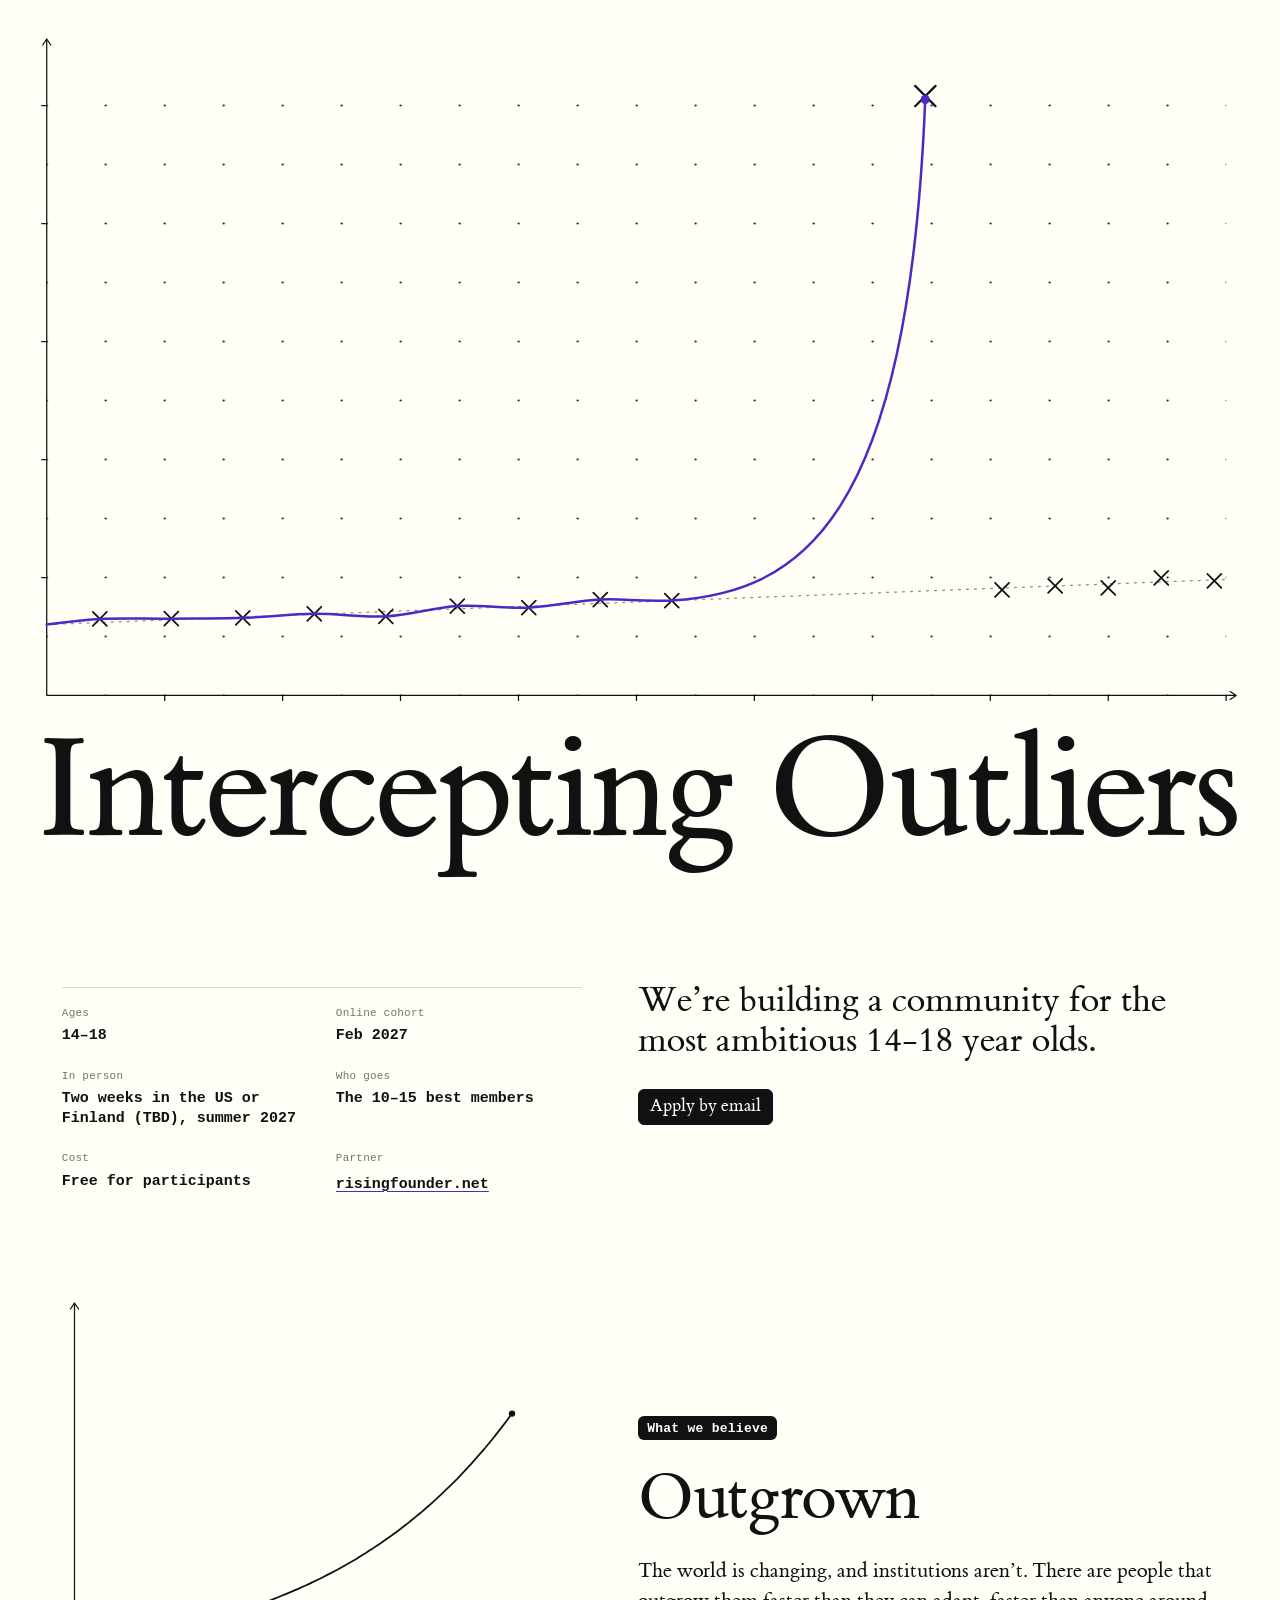
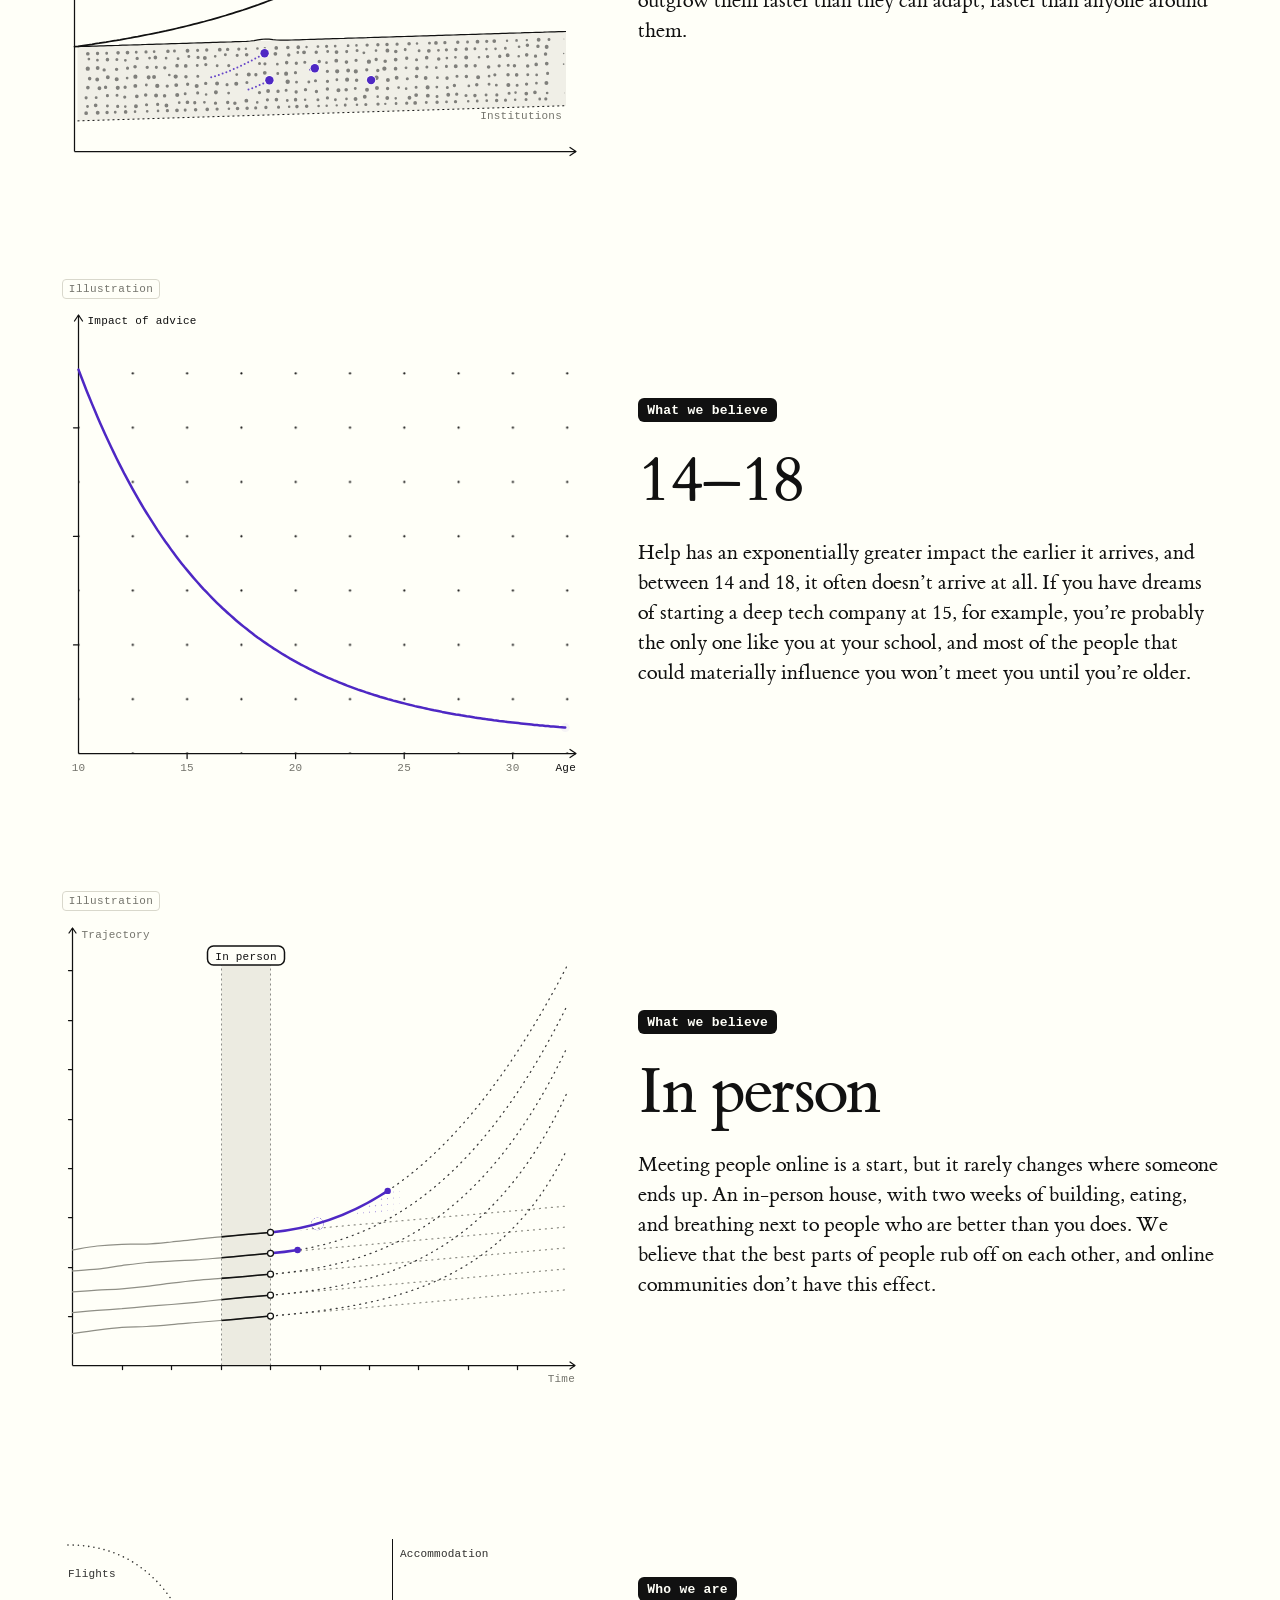
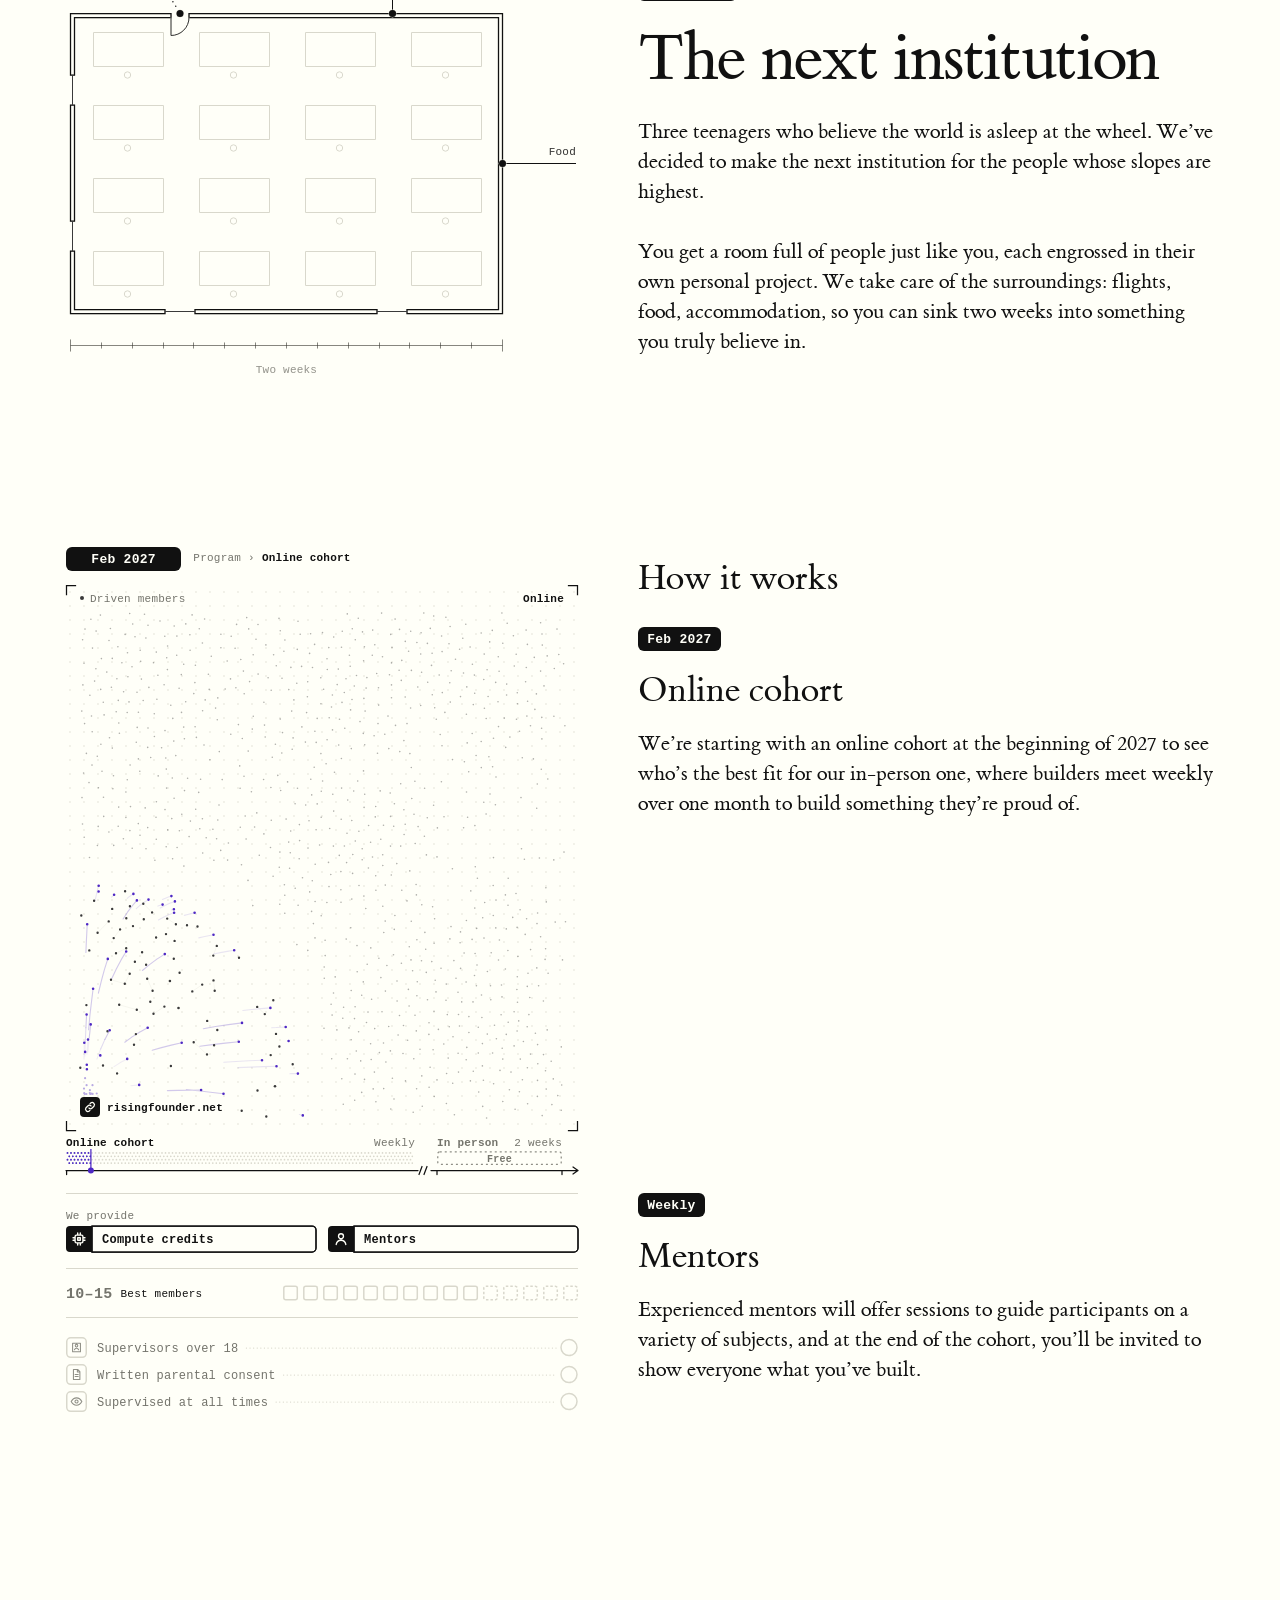
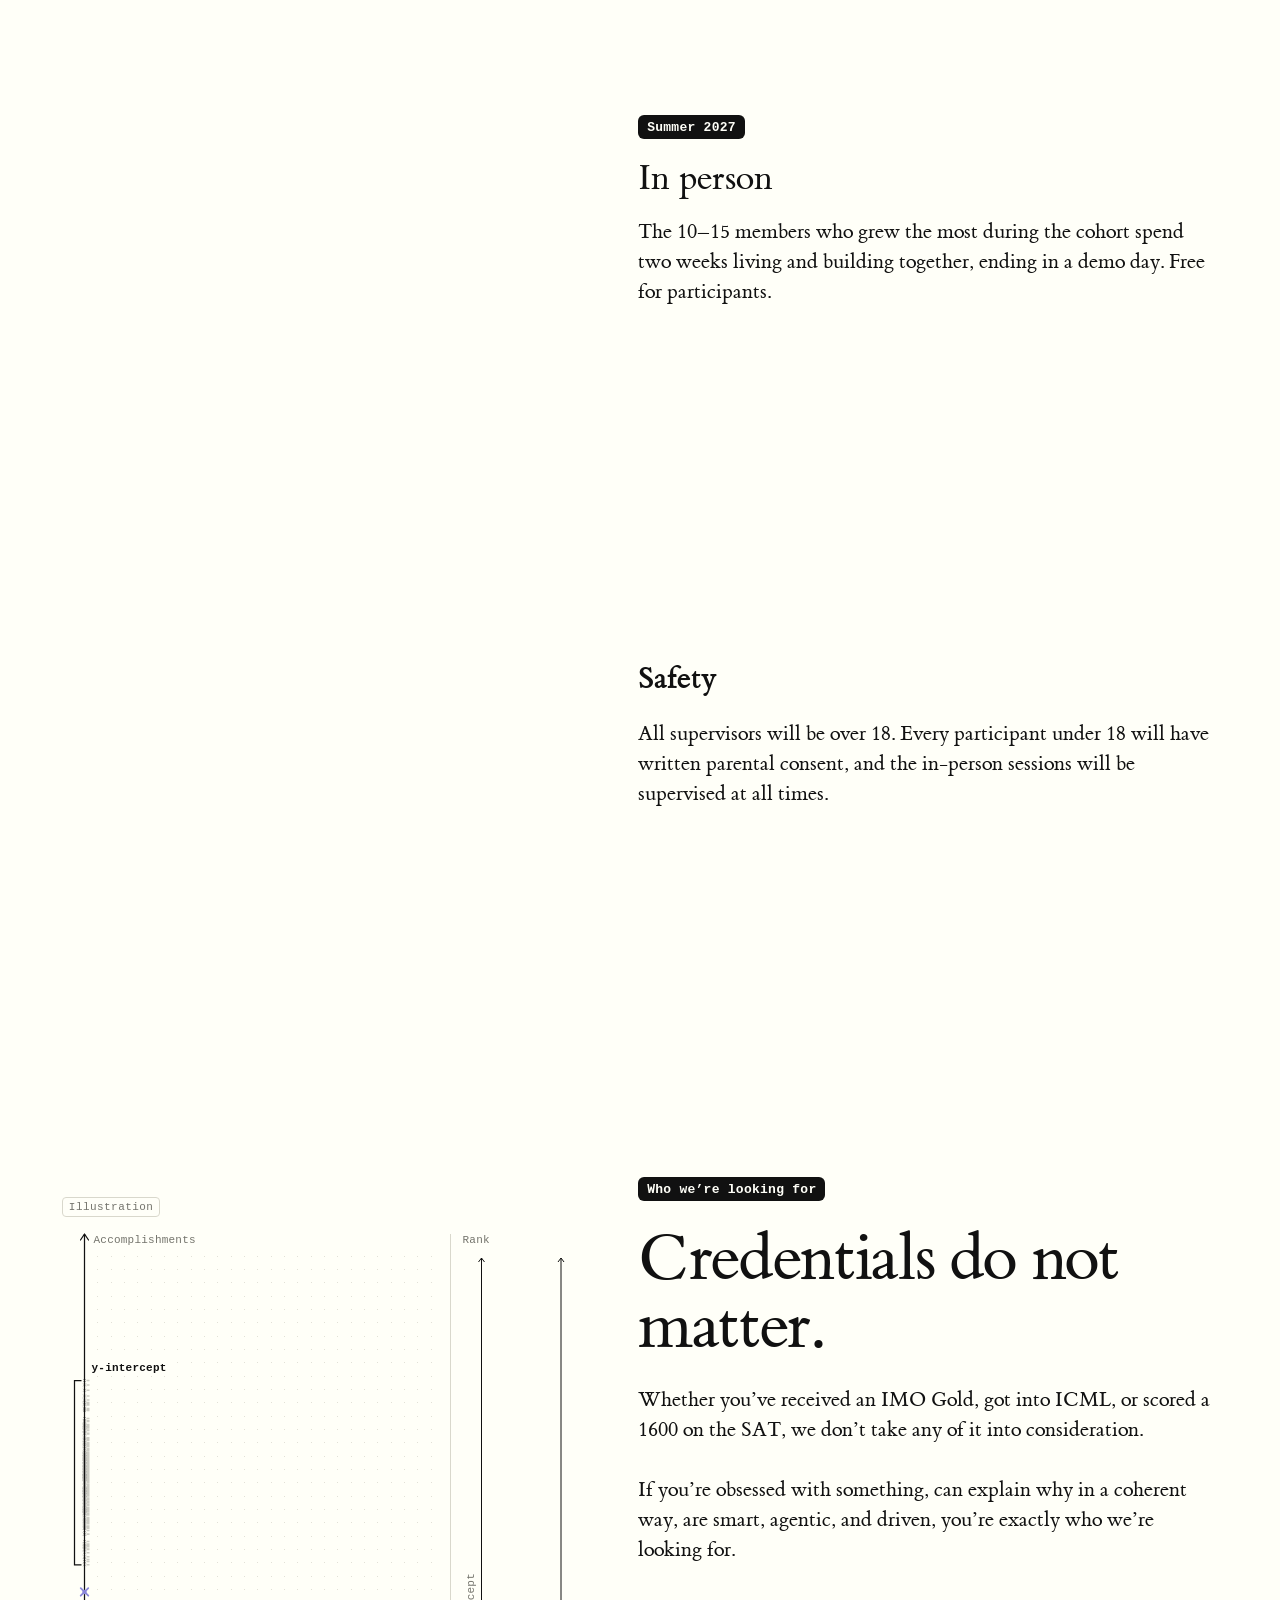
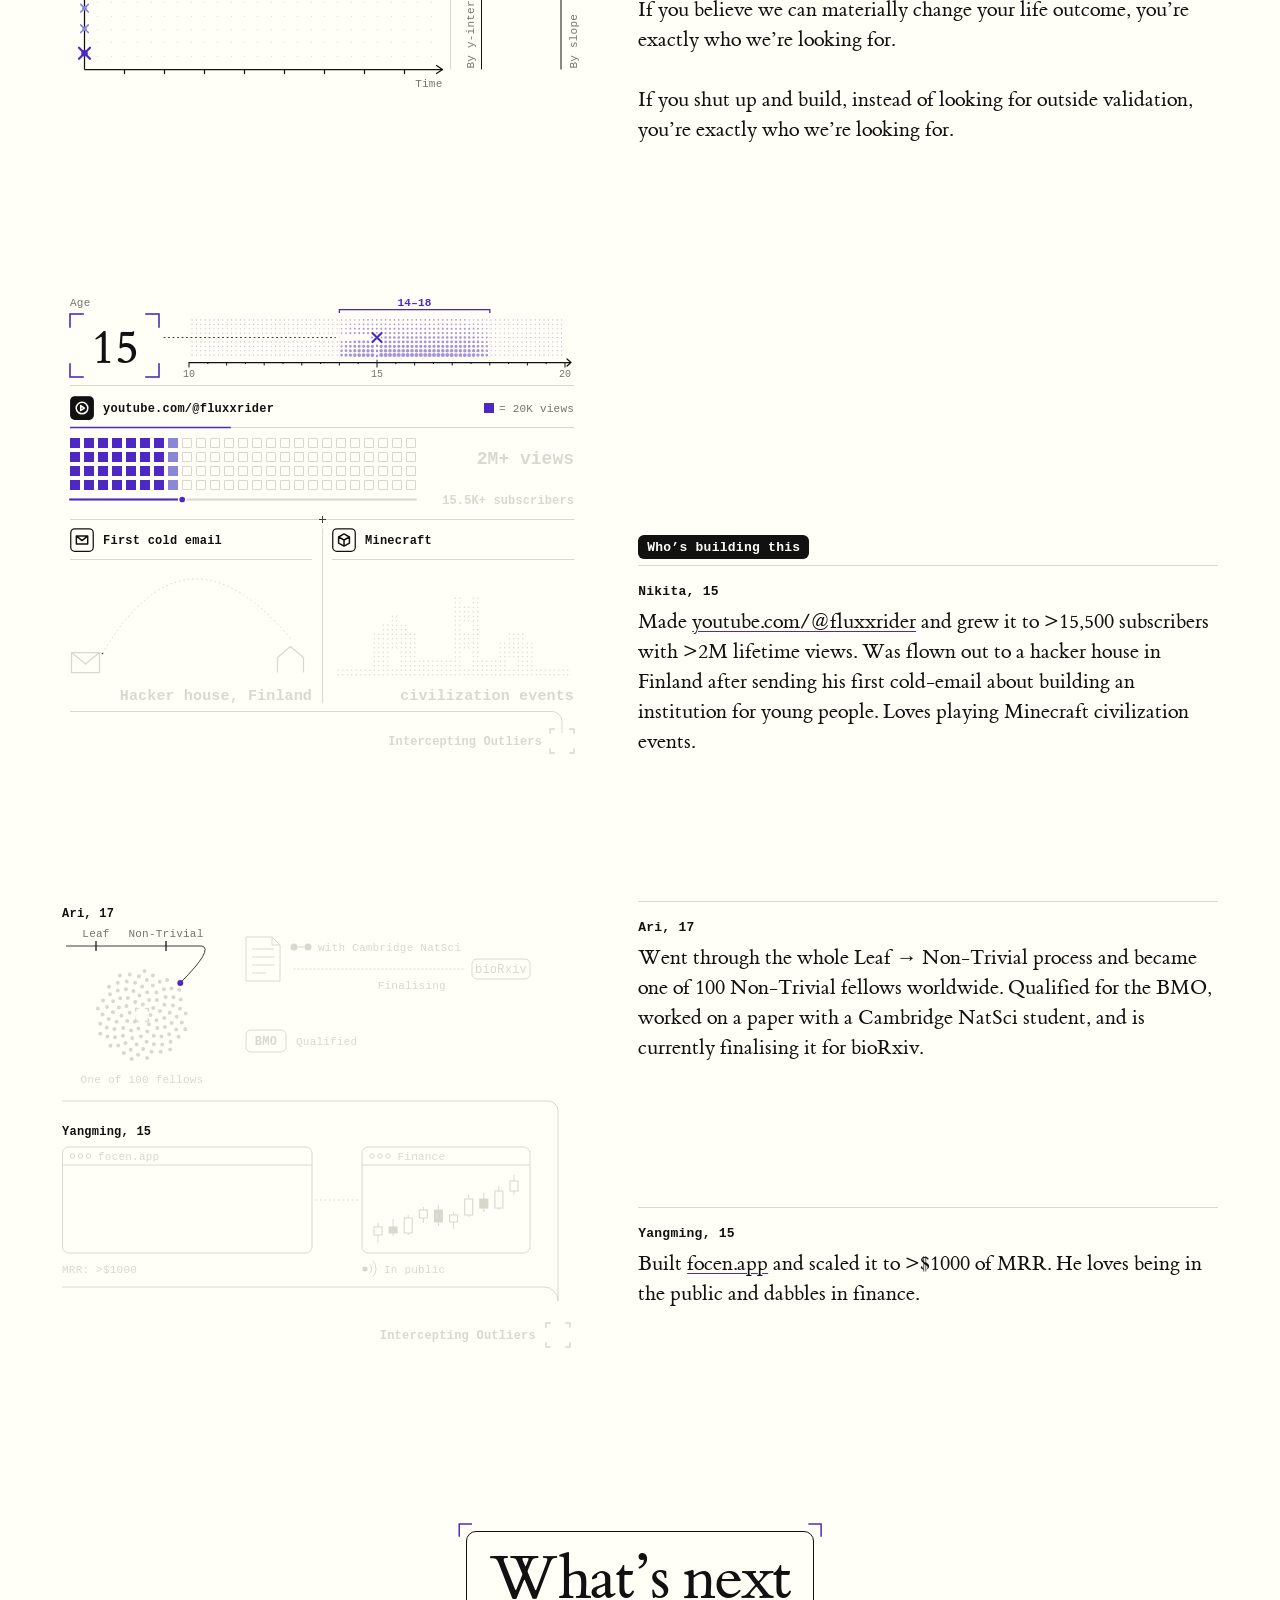
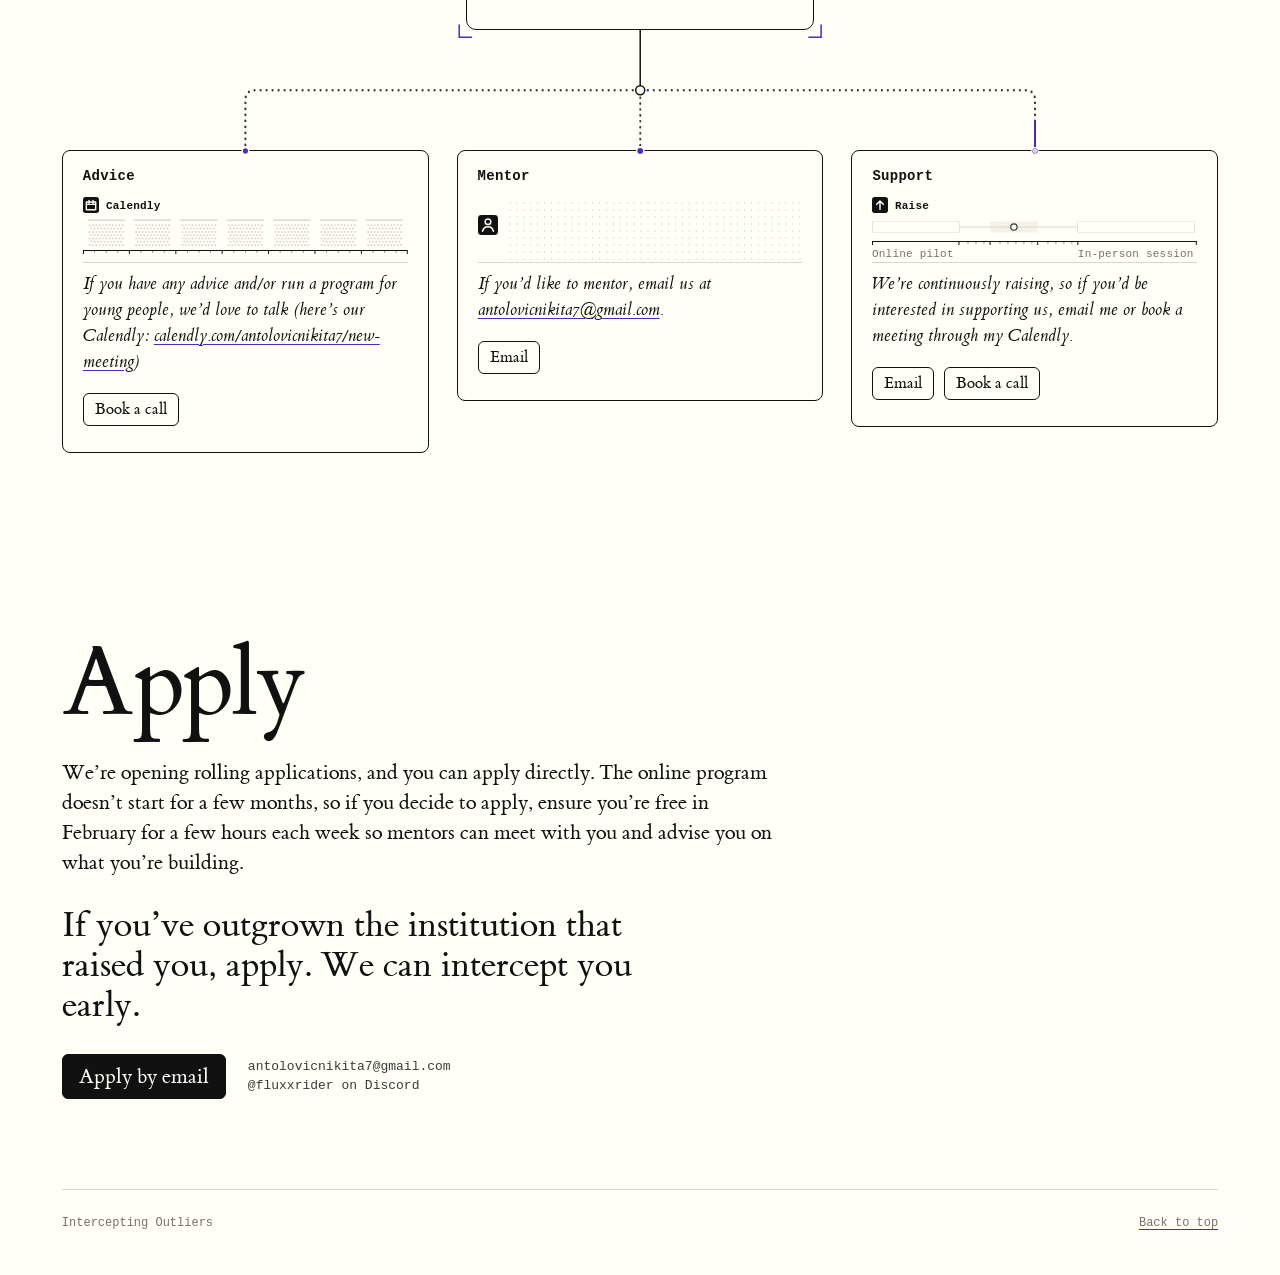
==== index.html @ 090b7c92 "Online cohort: starts at the beginning of 2027 Co-Authored-By: Claude Opus 5.5 <noreply@anthropic.co" ====
<!doctype html>
<html lang="en" class="no-js">
<head>
<meta charset="utf-8">
<meta name="viewport" content="width=device-width, initial-scale=1">
<title>Intercepting Outliers</title>
<meta name="description" content="We’re building a community for the most ambitious 14-18 year olds.">
<meta name="theme-color" content="#fffff8">
<link rel="icon" href="data:,">
<link rel="preload" href="fonts/et-book-roman.woff" as="font" type="font/woff" crossorigin>
<script>document.documentElement.className = 'js';</script>
<style>
@font-face { font-family: 'et-book'; font-weight: 400; font-style: normal; font-display: swap; src: url('fonts/et-book-roman.woff') format('woff'); }
@font-face { font-family: 'et-book'; font-weight: 400; font-style: italic; font-display: swap; src: url('fonts/et-book-italic.woff') format('woff'); }
@font-face { font-family: 'et-book'; font-weight: 700; font-style: normal; font-display: swap; src: url('fonts/et-book-bold.woff') format('woff'); }
/* a local stand-in sized to et-book's width, so nothing overflows while the font loads */
@font-face { font-family: 'et-book-fb'; src: local('Palatino Linotype'), local('Palatino'), local('Book Antiqua'); size-adjust: 91%; }
</style>
<style>
:root{--serif: "et-book", "et-book-fb", Palatino, "Palatino Linotype", "Book Antiqua", Georgia, serif;--mono: ui-monospace, SFMono-Regular, Menlo, Monaco, Consolas, "Liberation Mono", monospace;--bg: #fffff8;--ink: #111;--ink-2: #3a3a3a;--muted: #74746c;--rule: #d9d8cc;--accent: #4e28c4;--accent-soft: #8a87d9;--series-2: #3b3b3b;--series-3: #8f8f86;--ease: cubic-bezier(.2, .7, .2, 1);--gutter: clamp(16px, 2.8vw, 44px);--gap: clamp(28px, 4.4vw, 72px);--panel: 520px;--read: 580px}*,*:before,*:after{box-sizing:border-box}html{scroll-padding-top:16px;scroll-padding-bottom:16px;-webkit-text-size-adjust:100%}html,body{margin:0;background:var(--bg);color:var(--ink)}body{font:400 21px/30px var(--serif);text-rendering:optimizeLegibility}p{margin:0 0 30px}a{color:inherit;text-decoration-line:underline;text-decoration-color:var(--accent);text-decoration-thickness:1px;text-underline-offset:3px}a:hover{color:var(--accent)}:focus-visible{outline:2px solid var(--accent);outline-offset:3px;border-radius:3px}.nw{white-space:nowrap}.sr-only{position:absolute;width:1px;height:1px;overflow:hidden;clip:rect(0 0 0 0);white-space:nowrap}.skip{position:absolute;left:12px;top:-60px;z-index:20;font:700 13px var(--mono);background:var(--ink);color:var(--bg);padding:8px 12px;border-radius:6px;text-decoration:none}.skip:focus{top:12px;color:var(--bg)}.wrap{width:100%;max-width:calc(var(--panel) + var(--read) + var(--gap) + 2 * var(--gutter));margin:0 auto;padding:0 var(--gutter)}.pill-ink,.date-pill{display:inline-block;font:700 13px/1 var(--mono);letter-spacing:.02em;background:var(--ink);color:var(--bg);border-radius:6px;padding:6px 9px 5px;margin:0}.pill{display:inline-block;font:inherit;font-size:18px;line-height:1.2;color:var(--ink);background:none;border:1.5px solid var(--ink);border-radius:6px;padding:6px 11px;text-decoration:none;cursor:pointer;transition:background-color .2s var(--ease),color .2s var(--ease)}.pill:hover,.pill:focus-visible{background:var(--ink);color:var(--bg)}.pill-solid{background:var(--ink);color:var(--bg)}.pill-solid:hover,.pill-solid:focus-visible{background:var(--accent);border-color:var(--accent);color:var(--bg)}.label{font:400 11px/1.3 var(--mono);letter-spacing:.02em;color:var(--muted)}.cols{display:grid;grid-template-columns:minmax(300px,var(--panel)) minmax(340px,var(--read));gap:var(--gap);justify-content:center;align-items:center}.copy>:last-child{margin-bottom:0}.tp{font:400 clamp(46px,5.4vw,68px)/1 var(--serif);letter-spacing:-.02em;margin:18px 0 24px}h2.sec,h3.ch-title{font:400 36px/40px var(--serif);margin:14px 0 18px}.dek{font-style:italic;color:var(--ink-2)}.fig{position:relative;width:100%;margin:0;aspect-ratio:10 / 9;max-height:min(74vh,600px)}.io-host{position:absolute;inset:0}.js .io-host.bake,.js .inv-viz.bake-d,.js .inv-viz.bake-m{opacity:0;animation:show 0s 2s forwards}.io-ready .io-host.bake,.io-ready .inv-viz.bake-d,.io-ready .inv-viz.bake-m{animation:none}.io-fail>.io-host.bake,.io-fail .inv-viz.bake-d,.io-fail .inv-viz.bake-m{opacity:1;animation:none}.bake-m{display:none}.io-host>svg,.io-host>canvas{position:absolute;inset:0;width:100%;height:100%;display:block;overflow:visible}.fig .tag{position:absolute;left:0;top:-30px;z-index:2;font:400 11px/1 var(--mono);letter-spacing:.04em;color:var(--muted);border:1px solid var(--rule);border-radius:4px;padding:4px 6px 3px}.od-c{display:inline-block;white-space:pre}.date-pill,.pill-ink{overflow:hidden;vertical-align:top}.intro{padding-top:clamp(40px,9vh,96px);padding-bottom:clamp(16px,3vh,40px);align-items:start}.lede{font:400 36px/40px var(--serif);margin:0 0 28px;max-width:16em}.facts{display:grid;grid-template-columns:1fr 1fr;gap:22px 28px;margin:6px 0 0;padding:18px 0 0;border-top:1px solid var(--rule)}.facts div{min-width:0}.facts dt{font:400 11px/1.3 var(--mono);letter-spacing:.02em;color:var(--muted);margin-bottom:6px}.facts dd{margin:0;font:700 15px/1.35 var(--mono)}.facts dd a{display:inline-block;padding-block:3px}.team{margin:0;display:grid;gap:22px;padding-top:18px;border-top:1px solid var(--rule)}.team div{min-width:0}.team dt{font:700 13px/1.3 var(--mono);letter-spacing:.02em;margin-bottom:6px}.team dd{margin:0}#who .team{border-top:0;padding-top:0;gap:28px}#who .team>div{border-top:1px solid var(--rule);padding-top:18px}@media (min-width: 960px){#who .scene:first-child .copy{align-self:end}#who .scene+.scene .copy{align-self:start}#who .scene+.scene .team{gap:calc(2*clamp(40px,8vh,88px))}}@media (min-width: 960px){.intro .facts{grid-column:1;grid-row:1}.intro .copy{grid-column:2;grid-row:1}}.scene{position:relative}.pin{padding-top:clamp(40px,8vh,88px);padding-bottom:clamp(40px,8vh,88px)}.story{display:grid;grid-template-columns:minmax(300px,var(--panel)) minmax(340px,var(--read));gap:var(--gap);justify-content:center;padding-top:clamp(40px,8vh,88px);padding-bottom:clamp(40px,8vh,88px)}.hud{position:sticky;top:14px;height:calc(100vh - 28px);align-self:start}.hud .fig{height:100%;aspect-ratio:auto;max-height:none}.chapter{min-height:58vh;padding-top:6vh}.chapters>.chapter:first-of-type{padding-top:10px}.chapter:last-child{min-height:50vh}.block{padding-top:clamp(48px,10vh,112px);padding-bottom:clamp(48px,10vh,112px)}.tree{position:relative;display:grid;grid-template-columns:repeat(3,minmax(0,1fr));gap:120px 28px;align-items:start}.tree>.io-host{z-index:0;pointer-events:none}.root{position:relative;z-index:1;grid-column:1 / -1;justify-self:center;margin:0;font:400 clamp(40px,5vw,64px)/1.05 var(--serif);letter-spacing:-.02em;border:1.5px solid var(--ink);border-radius:10px;padding:14px 22px 16px;background:var(--bg)}.branch{position:relative;z-index:1;border:1.5px solid var(--ink);border-radius:8px;padding:18px 20px 20px;background:var(--bg);font-size:18px;line-height:26px}.branch p{font-style:italic}.coda{margin:56px 0 0;text-align:center;font-style:italic;color:var(--ink-2)}.apply-note{max-width:34em;margin:0 0 28px}.branch h3{font:700 14px/1 var(--mono);letter-spacing:.02em;margin:0 0 14px}.branch p{margin:0 0 18px}.branch .pill{font-size:16px;margin:0 6px 6px 0}.branch a:not(.pill){overflow-wrap:anywhere}.apply h2{font:400 clamp(56px,8vw,104px)/1 var(--serif);letter-spacing:-.02em;margin:0 0 22px}.apply .row{display:flex;flex-wrap:wrap;gap:14px 22px;align-items:center}.apply .row .pill-solid{font-size:21px;padding:9px 16px}.contact{margin:0;font:400 13px/1.5 var(--mono);color:var(--ink-2)}.foot{display:flex;flex-wrap:wrap;justify-content:space-between;align-items:baseline;gap:10px 24px;padding-top:22px;padding-bottom:40px;background:linear-gradient(var(--rule),var(--rule)) var(--gutter) 0 / calc(100% - 2 * var(--gutter)) 1px no-repeat;font:400 12px/1.5 var(--mono);color:var(--muted)}.foot a{color:var(--muted);padding-block:3px}@media (max-width: 959px){html{scroll-padding-top:72px}.cols,.story{grid-template-columns:minmax(0,1fr)}.pin{padding-top:40px;padding-bottom:40px}.pin.cols{gap:28px}.fig{aspect-ratio:1 / .86;max-height:none}.story{gap:0;padding-top:24px;padding-bottom:32px}.hud{top:0;height:auto;z-index:5;background:var(--bg);margin:0 calc(-1 * var(--gutter));padding:8px var(--gutter) 9px;border-bottom:1px solid var(--rule)}.hud .fig{height:48px}.chapter,.chapter:last-child{min-height:0;padding-top:48px}.block{padding-top:64px;padding-bottom:64px}.tree{grid-template-columns:minmax(0,1fr);gap:26px;padding-left:30px}.root{justify-self:start}.bake-d{display:none}.bake-m{display:block}.no-js .tree>.io-host{display:none}.no-js .tree{padding-left:0}.no-js .hud{display:none}.lede{font-size:30px;line-height:34px}.fig .tag{top:-26px}}@media (min-width: 960px) and (max-width: 1279px){.no-js .tree>.io-host{display:none}.no-js .tree{row-gap:48px}}@media (max-width: 340px){.tp{font-size:42px}}@media (max-width: 420px){body{font-size:19px;line-height:28px}p{margin-bottom:28px}.facts{grid-template-columns:1fr;gap:16px}h2.sec,h3.ch-title{font-size:30px;line-height:34px}}@media (prefers-reduced-motion: reduce){.pill{transition:none}}@media (forced-colors: active){:root{--ink: CanvasText;--rule: GrayText;--series-3: GrayText;--muted: GrayText;--accent: Highlight;--accent-soft: Highlight}.io-host svg{--bg: Canvas}}.flock{position:fixed;inset:0;width:100%;height:100%;pointer-events:none;z-index:4;display:none}
.hero{position:relative;height:100vh;height:100svh;min-height:520px;min-height:min(520px,100svh);overflow:clip;display:flex;flex-direction:column;padding:clamp(14px,3vh,32px) var(--gutter) clamp(20px,4.6vh,52px);container-type:inline-size}.stage{position:relative;flex:1 1 auto;min-height:0}.stage svg,.stage canvas{position:absolute;inset:0;width:100%;height:100%}.stage svg{overflow:visible}.title{margin:clamp(8px,1.6vh,18px) 0 0;font-weight:400;line-height:.9;letter-spacing:-.02em;font-kerning:none;white-space:nowrap;font-size:calc((100vw - 2 * var(--gutter)) / 8.1);font-size:calc(100cqw / 8.04)}.title .w{display:inline}.title .ch{display:inline-block}.js .title.pre{opacity:.002;animation:show 0s 6s forwards}@keyframes show{to{opacity:1}}@media (max-width: 640px){.title{font-size:calc((100vw - 2 * var(--gutter)) / 4.72);font-size:calc(100cqw / 4.68);line-height:.92}.title .w{display:block}}#gp circle{fill:var(--ink)}.ax{stroke:var(--ink);stroke-width:1.25;fill:none}.arw,.tk{stroke:var(--ink);stroke-width:1.25;fill:none;stroke-linecap:round;stroke-linejoin:round}.trend{stroke:var(--series-3);stroke-width:1.25;stroke-dasharray:3 5;fill:none}.x path{stroke:var(--ink);stroke-width:1.75;stroke-linecap:round;fill:none;transform-box:fill-box;transform-origin:center}.curve{stroke:var(--accent);stroke-width:2.5;stroke-linecap:round;stroke-linejoin:round;fill:none}.resid{stroke:var(--accent);stroke-width:1;stroke-dasharray:2 4;fill:none;opacity:.75;transform-box:fill-box;transform-origin:50% 0}.out path{stroke-width:2.25}.out path.hit{stroke:var(--accent)}.ret{transform-box:fill-box;transform-origin:center}.ret path{stroke:var(--accent);stroke-width:1.5;fill:none;stroke-linecap:square;vector-effect:non-scaling-stroke}.head{fill:var(--accent);opacity:0}.ping{fill:none;stroke:var(--accent);stroke-width:1.25;vector-effect:non-scaling-stroke;transform-box:fill-box;transform-origin:center}@media (max-width: 599px){.no-js .hero{height:auto;min-height:0}.no-js .stage{flex:none;aspect-ratio:1360 / 640}}
[data-fig=outgrow] .og-svg{overflow:visible}[data-fig=outgrow] text{font-family:var(--mono);font-size:11px;letter-spacing:.02em;fill:var(--muted)}[data-fig=outgrow] .og-ink{fill:var(--ink)}[data-fig=outgrow] .og-acc{fill:var(--accent);font-weight:700;font-size:12px;letter-spacing:.01em}[data-fig=outgrow] .og-ax{stroke:var(--ink);stroke-width:1.25;fill:none}[data-fig=outgrow] .og-arw,[data-fig=outgrow] .og-tk{stroke:var(--ink);stroke-width:1.25;fill:none;stroke-linecap:round;stroke-linejoin:round}[data-fig=outgrow] .og-band{fill:var(--rule);fill-opacity:.4;stroke:none}[data-fig=outgrow] .og-floor{stroke:var(--ink);stroke-width:1;stroke-dasharray:2 3;opacity:.45;fill:none}[data-fig=outgrow] .og-ceil{stroke:var(--ink);stroke-width:1.25;fill:none;stroke-linejoin:round}[data-fig=outgrow] .og-shard{stroke:var(--ink);stroke-width:1.25;fill:none;stroke-linecap:round}[data-fig=outgrow] .og-crowd{fill:var(--ink);fill-opacity:.5;stroke:none}[data-fig=outgrow] .og-world{stroke:var(--ink);stroke-width:1.75;fill:none;stroke-linecap:round;stroke-linejoin:round}[data-fig=outgrow] .og-whead{fill:var(--ink)}[data-fig=outgrow] .og-trace{stroke:var(--accent);stroke-width:2;fill:none;stroke-dasharray:0 4;stroke-linecap:round;opacity:.85}[data-fig=outgrow] .og-trail{stroke:var(--accent-soft);stroke-width:1.5;fill:none;stroke-linecap:round;stroke-linejoin:round}[data-fig=outgrow] .og-trail-lead{stroke:var(--accent);stroke-width:2}[data-fig=outgrow] .og-head{fill:var(--accent);stroke:var(--bg);stroke-width:1.5;paint-order:stroke}[data-fig=outgrow] .og-ret path{stroke:var(--accent);stroke-width:1.5;fill:none;stroke-linecap:square;vector-effect:non-scaling-stroke}[data-fig=outgrow] .og-ret .og-halo{stroke:var(--bg);stroke-width:5}[data-fig=outgrow] .og-ping{fill:none;stroke:var(--accent);stroke-width:1.25;vector-effect:non-scaling-stroke;transform-box:fill-box;transform-origin:center;opacity:0}
[data-fig=age] .ag-svg{overflow:visible}[data-fig=age] .ag-dot{fill:var(--ink)}[data-fig=age] .ag-ht-svg{fill:var(--accent);fill-opacity:.5;stroke:none;display:none}[data-fig=age] .ag-ht-svg.is-on{display:inline}[data-fig=age] .ag-ax{stroke:var(--ink);stroke-width:1.25;fill:none}[data-fig=age] .ag-arw,[data-fig=age] .ag-tk{stroke:var(--ink);stroke-width:1.25;fill:none;stroke-linecap:round;stroke-linejoin:round}[data-fig=age] text{font-family:var(--mono);font-size:11px;letter-spacing:.02em;fill:var(--muted)}[data-fig=age] .ag-name{fill:var(--ink)}[data-fig=age] .ag-val{font-weight:700;font-size:14px;letter-spacing:0}[data-fig=age] .ag-acc{fill:var(--accent)}[data-fig=age] .ag-v23{fill:var(--muted)}[data-fig=age] .ag-curve{stroke:var(--accent);stroke-width:2.5;fill:none;stroke-linecap:round;stroke-linejoin:round}[data-fig=age] .ag-head{fill:var(--accent)}[data-fig=age] .ag-edge{stroke:var(--accent-soft);stroke-width:1.25;stroke-dasharray:1 4;stroke-linecap:round}[data-fig=age] .ag-brk{stroke:var(--accent);stroke-width:1.25;fill:none;stroke-linecap:butt;stroke-linejoin:miter}[data-fig=age] .ag-stem15{stroke:var(--accent);stroke-width:2;stroke-linecap:butt}[data-fig=age] .ag-stem23{stroke:var(--series-3);stroke-width:1.25;stroke-linecap:butt}[data-fig=age] .ag-guide{stroke:var(--series-3);stroke-width:1.25;stroke-dasharray:1 4;stroke-linecap:round}[data-fig=age] .ag-resid{stroke:var(--accent);stroke-width:1.25;stroke-dasharray:2 4;stroke-linecap:round}[data-fig=age] .ag-x path{stroke:var(--ink);stroke-width:1.75;stroke-linecap:round;fill:none}[data-fig=age] .ag-x15 path{stroke:var(--accent);stroke-width:2.25}[data-fig=age] .ag-ret path{stroke:var(--accent);stroke-width:1.5;fill:none;stroke-linecap:square;vector-effect:non-scaling-stroke}[data-fig=age] .ag-ret .ag-halo{stroke:var(--bg);stroke-width:5}[data-fig=age] .ag-ping{fill:none;stroke:var(--accent);stroke-width:1.25;vector-effect:non-scaling-stroke;transform-box:fill-box;transform-origin:center;opacity:0}
[data-fig=inperson] .ip-svg text{font-family:var(--mono);font-size:11px;letter-spacing:.02em}[data-fig=inperson] .ip-lab{fill:var(--muted)}[data-fig=inperson] .ip-lab-w{fill:var(--accent)}[data-fig=inperson] .ip-ax{stroke:var(--ink);stroke-width:1.25;fill:none}[data-fig=inperson] .ip-arw,[data-fig=inperson] .ip-tk{stroke:var(--ink);stroke-width:1.25;fill:none;stroke-linecap:round;stroke-linejoin:round}[data-fig=inperson] .ip-ht-svg{fill:var(--accent);fill-opacity:.5;stroke:none;display:none}[data-fig=inperson] .ip-ht-svg.is-on{display:inline}[data-fig=inperson] .ip-band{fill:var(--rule);opacity:.5}[data-fig=inperson] .ip-edge{stroke:var(--ink);stroke-width:1;stroke-dasharray:2 3;opacity:.45;fill:none}[data-fig=inperson] .ip-pill rect{fill:var(--bg);stroke:var(--ink);stroke-width:1.5}[data-fig=inperson] .ip-pill text{fill:var(--ink)}[data-fig=inperson] .ip-past{stroke:var(--series-3);stroke-width:1.25;fill:none;stroke-linecap:round;stroke-linejoin:round}[data-fig=inperson] .ip-past-in{stroke:var(--ink);stroke-width:1.5}[data-fig=inperson] .ip-wo,[data-fig=inperson] .ip-wf{stroke:var(--series-3);stroke-width:1.25;fill:none;stroke-dasharray:1 5;stroke-linecap:round}[data-fig=inperson] .ip-wf{stroke:var(--ink-2)}[data-fig=inperson] .ip-halo{stroke:var(--bg);stroke-width:5.5;fill:none;stroke-linecap:round}[data-fig=inperson] .ip-with{stroke:var(--accent);stroke-width:2.5;fill:none;stroke-linecap:round;stroke-linejoin:round}[data-fig=inperson] .ip-fork{fill:var(--bg);stroke:var(--ink);stroke-width:1.25}[data-fig=inperson] .ip-head{fill:var(--accent)}[data-fig=inperson] .ip-x path{fill:none;stroke-width:1.75;stroke-linecap:round}[data-fig=inperson] .ip-xw path{stroke:var(--accent);stroke-width:2}[data-fig=inperson] .ip-xo path{stroke:var(--series-3)}[data-fig=inperson] .ip-ping{fill:none;stroke:var(--accent);stroke-width:1.25;opacity:0;transform-box:fill-box;transform-origin:center}
[data-fig=house] text{font-family:var(--mono);letter-spacing:.02em;font-weight:400}[data-fig=house] .ho-lab-q{fill:var(--rule)}[data-fig=house] .ho-lab{fill:var(--ink-2)}[data-fig=house] .ho-wall-q,[data-fig=house] .ho-wall{fill:none;stroke:var(--rule);stroke-width:1.25;stroke-linecap:square}[data-fig=house] .ho-wall{stroke:var(--ink)}[data-fig=house] .ho-door-q,[data-fig=house] .ho-door{fill:none;stroke:var(--rule);stroke-width:1}[data-fig=house] .ho-door{stroke:var(--ink-2)}[data-fig=house] .ho-desk-q,[data-fig=house] .ho-desk{fill:none;stroke:var(--rule);stroke-width:1}[data-fig=house] .ho-desk{stroke:var(--ink-2)}[data-fig=house] .ho-pq{fill:none;stroke:var(--rule);stroke-width:1}[data-fig=house] .ho-p{fill:var(--ink)}[data-fig=house] .ho-g{fill:none;stroke:var(--accent);stroke-linecap:round}[data-fig=house] .ho-arc-q,[data-fig=house] .ho-arc{fill:none;stroke:var(--rule);stroke-width:1.6;stroke-linecap:round}[data-fig=house] .ho-arc{stroke:var(--ink-2)}[data-fig=house] .ho-head{fill:none;stroke:var(--ink);stroke-width:1.25;stroke-linecap:round;stroke-linejoin:round}[data-fig=house] .ho-line-q,[data-fig=house] .ho-line{fill:none;stroke:var(--rule);stroke-width:1}[data-fig=house] .ho-line{stroke:var(--ink)}[data-fig=house] .ho-node-q{fill:var(--bg);stroke:var(--rule);stroke-width:1}[data-fig=house] .ho-node{fill:var(--ink)}[data-fig=house] .ho-ping{fill:none;stroke:var(--accent);stroke-width:1.25;opacity:0;transform-box:fill-box;transform-origin:center}[data-fig=house] .ho-tick-q,[data-fig=house] .ho-tick{fill:none;stroke:var(--rule);stroke-width:1}[data-fig=house] .ho-tick{stroke:var(--ink)}[data-fig=house] .ho-day{fill:var(--ink)}
[data-fig=program]{--pg-d1: color-mix(in srgb, var(--accent) 38%, var(--ink-2));--pg-d2: color-mix(in srgb, var(--accent) 68%, var(--ink-2))}[data-fig=program] .pg-head{position:absolute;left:4px;right:4px;top:0;height:28px;display:flex;align-items:center;gap:12px;white-space:nowrap;overflow:hidden}[data-fig=program] .pg-pill{flex:none;min-width:calc(12ch + .3em + 18px);text-align:center}[data-fig=program] .pg-crumb{font:400 11px/1 var(--mono);letter-spacing:.02em;color:var(--muted);display:flex;gap:7px;align-items:baseline;min-width:0}[data-fig=program] .pg-crumb i{font-style:normal}[data-fig=program] .pg-cv{font-weight:700;color:var(--ink)}.no-js [data-fig=program] .pg-pill,.no-js [data-fig=program] .pg-crumb i,.no-js [data-fig=program] .pg-cv{display:none}[data-fig=program] .pg-t{font:400 11px var(--mono);letter-spacing:.02em;fill:var(--muted);font-variant-numeric:tabular-nums}[data-fig=program] .pg-b{font-weight:700}[data-fig=program] .pg-ink{fill:var(--ink)}[data-fig=program] .pg-paper{fill:var(--bg)}[data-fig=program] .pg-halo{paint-order:stroke;stroke:var(--bg);stroke-width:4px;stroke-linejoin:round}[data-fig=program] .pg-halo3{stroke-width:6px}[data-fig=program] .pg-rule{fill:none;stroke:var(--rule);stroke-width:1}[data-fig=program] .pg-ping{fill:none;stroke:var(--accent);stroke-width:1.25;opacity:0;transform-box:fill-box;transform-origin:center;vector-effect:non-scaling-stroke;pointer-events:none}[data-fig=program] .pg-ic-p{fill:none;stroke:var(--bg);stroke-width:2.1;stroke-linecap:round;stroke-linejoin:round}[data-fig=program] .pg-z{visibility:hidden}[data-fig=program] .pg-lat{fill:none;stroke:var(--rule);stroke-width:1.3;stroke-linecap:round}[data-fig=program] .pg-frame{fill:none;stroke:var(--ink);stroke-width:1.25;stroke-linecap:square}[data-fig=program] .pg-us{opacity:.85}[data-fig=program] .pg-us path{fill:none;stroke:var(--accent-soft);stroke-linecap:round}[data-fig=program] .pg-fld path{fill:none;stroke-linecap:round;stroke-linejoin:round}[data-fig=program] .pg-f-lnk{stroke:var(--series-3);stroke-width:.6}[data-fig=program] .pg-f-ghost{stroke:var(--ink-2);stroke-width:1.6;opacity:.4}[data-fig=program] [class^=pg-f-tl]{stroke:var(--accent);stroke-width:1.1}[data-fig=program] .pg-f-tl1{opacity:.25}[data-fig=program] .pg-f-tl1b{opacity:.17}[data-fig=program] .pg-f-tl1a{opacity:.085}[data-fig=program] .pg-f-tl2{opacity:.12}[data-fig=program] .pg-f-tl2b{opacity:.08}[data-fig=program] .pg-f-tl2a{opacity:.04}[data-fig=program] .pg-f-fly{stroke:var(--accent);stroke-width:2.6}[data-fig=program] .pg-f-fly0{stroke:var(--accent);stroke-width:2.2;opacity:.4}[data-fig=program] .pg-f-dot{stroke:var(--ink-2);stroke-width:2.4}[data-fig=program] .pg-f-d1{stroke:var(--pg-d1);stroke-width:2.6}[data-fig=program] .pg-f-d2{stroke:var(--pg-d2);stroke-width:2.7}[data-fig=program] .pg-f-d3{stroke:var(--accent);stroke-width:2.8}[data-fig=program] .pg-f-gry{stroke:var(--series-3);stroke-width:2.4}[data-fig=program] .pg-f-halo{stroke:var(--accent);stroke-width:1}[data-fig=program] .pg-f-hot{stroke:var(--ink);stroke-width:2.8}[data-fig=program] .pg-pulse{fill:none;stroke:var(--accent);stroke-width:1.25}[data-fig=program] .pg-trails path{fill:none;stroke:var(--accent);stroke-width:1.4;stroke-linecap:round}[data-fig=program] .pg-m{fill:var(--ink-2);stroke:none}[data-fig=program] .pg-m-g{fill:var(--ink-2);opacity:.4}[data-fig=program] .pg-m-f{fill:var(--accent)}[data-fig=program] .pg-m-l1{fill:var(--pg-d1)}[data-fig=program] .pg-m-l2{fill:var(--pg-d2)}[data-fig=program] .pg-m-l3,[data-fig=program] .pg-m-go,[data-fig=program] .pg-m-s{fill:var(--accent)}[data-fig=program] .pg-per-k{fill:none;stroke:var(--bg);stroke-width:10;stroke-linecap:butt}[data-fig=program] .pg-per{fill:none;stroke:var(--ink);stroke-width:1.25;stroke-dasharray:3 3;stroke-linecap:butt}[data-fig=program] .pg-shd-b{fill:var(--accent);stroke:var(--bg);stroke-width:1.5;paint-order:stroke}[data-fig=program] .pg-shd-c{fill:none;stroke:var(--bg);stroke-width:1.4;stroke-linecap:round;stroke-linejoin:round}[data-fig=program] .pg-ret path{fill:none;stroke:var(--ink);stroke-width:1.5;stroke-linecap:square}[data-fig=program] .pg-node-t{fill:var(--ink)}[data-fig=program] .pg-lg-dot{fill:none;stroke:var(--series-3);stroke-width:4;stroke-linecap:round}[data-fig=program] .pg-lg-dot.on{stroke:var(--ink-2)}[data-fig=program] .pg-band{fill:none;stroke:var(--rule);stroke-width:1.7;stroke-linecap:round}[data-fig=program] .pg-band-on{stroke:var(--accent-soft)}[data-fig=program] .pg-band-hot{stroke:var(--accent)}[data-fig=program] .pg-blk-q{fill:none;stroke:var(--series-3);stroke-width:1.25;stroke-dasharray:2 3}[data-fig=program] .pg-blk-f{fill:var(--accent)}[data-fig=program] .pg-blk-t{font-size:10px}[data-fig=program] .pg-ax{fill:none;stroke:var(--ink);stroke-width:1.25;stroke-linecap:round;stroke-linejoin:round}[data-fig=program] .pg-hd-l{fill:none;stroke:var(--accent);stroke-width:1.25}[data-fig=program] .pg-hd{fill:var(--accent)}[data-fig=program] .pg-track .pg-t.on{fill:var(--ink)}[data-fig=program] .pg-cap-o{fill:var(--bg);stroke:var(--ink);stroke-width:1.25}[data-fig=program] .pg-cap-tint{fill:color-mix(in srgb,var(--accent-soft) 16%,var(--bg))}[data-fig=program] .pg-cap-dots{fill:none;stroke:var(--accent-soft);stroke-width:1.7;stroke-linecap:round}[data-fig=program] .pg-cap-e{fill:none;stroke:var(--ink);stroke-width:1.25}[data-fig=program] .pg-tile{fill:var(--ink)}[data-fig=program] .pg-big{font-size:15px;font-weight:700;fill:var(--muted)}[data-fig=program] .pg-big.on{fill:var(--accent)}[data-fig=program] .pg-sq{fill:none;stroke:var(--rule);stroke-width:1.5}[data-fig=program] .pg-sq-h{stroke-dasharray:2.5 2}[data-fig=program] .pg-sq.on{fill:var(--accent);stroke:var(--accent)}[data-fig=program] .pg-sq-h.on{fill:none}[data-fig=program] .pg-stile{fill:none;stroke:var(--rule);stroke-width:1.5}[data-fig=program] .pg-sic{fill:none;stroke:var(--series-3);stroke-width:1.9;stroke-linecap:round;stroke-linejoin:round}[data-fig=program] .pg-slab{font-size:12px}[data-fig=program] .pg-lead{fill:none;stroke:var(--rule);stroke-width:1.25;stroke-dasharray:.1 3.5;stroke-linecap:round}[data-fig=program] .pg-chk-o{fill:none;stroke:var(--rule);stroke-width:1.5}[data-fig=program] .pg-chk{fill:none;stroke:var(--bg);stroke-width:1.8;stroke-linecap:round;stroke-linejoin:round}[data-fig=program] .pg-srow.on .pg-stile{fill:var(--ink);stroke:var(--ink)}[data-fig=program] .pg-srow.on .pg-sic{stroke:var(--bg)}[data-fig=program] .pg-srow.on .pg-slab{fill:var(--ink)}[data-fig=program] .pg-srow.on .pg-lead{stroke:var(--series-3)}[data-fig=program] .pg-srow.on .pg-chk-o{fill:var(--accent);stroke:var(--accent)}[data-fig=program] .pg-strip{position:absolute;inset:0 0 10px;display:flex;align-items:center;gap:12px;overflow:hidden;white-space:nowrap}[data-fig=program] .pg-sb{display:flex;flex-direction:column;gap:3px;min-width:0}[data-fig=program] .pg-slr{display:flex;align-items:center;gap:6px}[data-fig=program] .pg-sl{font:400 10px/10px var(--mono);letter-spacing:.02em;color:var(--muted)}[data-fig=program] .pg-sdots{display:none;gap:3px}[data-fig=program] .pg-sdots.on{display:inline-flex}[data-fig=program] .pg-sdots i{width:4px;height:4px;border-radius:50%;box-shadow:inset 0 0 0 1px var(--series-3)}[data-fig=program] .pg-sdots i.on{background:var(--accent);box-shadow:none}[data-fig=program] .pg-sv{font:700 var(--sv, 13px)/1 var(--mono);letter-spacing:.02em;color:var(--ink);overflow:hidden;text-overflow:ellipsis}[data-fig=program] .io-host>svg.pg-sline{top:auto;bottom:0;height:10px}
[data-fig=slope] .sl{overflow:visible}[data-fig=slope] .sl path,[data-fig=slope] .sl circle{vector-effect:none}[data-fig=slope] .sl-grid{stroke:var(--rule);stroke-width:1.2;stroke-linecap:round;fill:none;opacity:.85}[data-fig=slope] .sl-ax,[data-fig=slope] .sl-arw,[data-fig=slope] .sl-tk{stroke:var(--ink);stroke-width:1.25;fill:none;stroke-linecap:round;stroke-linejoin:round}[data-fig=slope] .sl-ax{stroke-linecap:butt}[data-fig=slope] .sl-ax2,[data-fig=slope] .sl-arw2{stroke:var(--ink);stroke-width:1;fill:none;stroke-linecap:butt;stroke-linejoin:round}[data-fig=slope] .sl-rule{stroke:var(--rule);stroke-width:1;fill:none}[data-fig=slope] .sl-ht path{stroke:var(--series-3);stroke-linecap:round;fill:none;opacity:.7}[data-fig=slope] .sl-wake{fill:var(--accent-soft);stroke:none}[data-fig=slope] .sl-tr{stroke:var(--series-3);stroke-width:.6;fill:none;opacity:.07}[data-fig=slope] .sl-rug{stroke:var(--series-3);stroke-width:1.5;fill:none;opacity:.45}[data-fig=slope] .sl-ht .t3{opacity:.52}[data-fig=slope] .sl-ht .t2{opacity:.35}[data-fig=slope] .sl-ht .t1{opacity:.17}[data-fig=slope] .sl-fa,[data-fig=slope] .sl-cg .cx{fill:none;stroke:var(--ink);stroke-width:1;stroke-linecap:round}[data-fig=slope] .sl-fp,[data-fig=slope] .sl-cg .co{fill:none;stroke:var(--ink-2);stroke-opacity:.67;stroke-width:.8}[data-fig=slope] .sl-cg.is-a .co,[data-fig=slope] .sl-cg.is-p .cx{display:none}[data-fig=slope] .sl-o1{stroke:var(--accent);stroke-width:2.5;fill:none;stroke-linecap:round}[data-fig=slope] .sl-o2{stroke:var(--accent-soft);stroke-width:1.5;fill:none;stroke-linecap:round}[data-fig=slope] .sl-halo{stroke:var(--bg);stroke-width:6.5;fill:none;stroke-linecap:round}[data-fig=slope] .sl-mid{stroke-width:1.75}[data-fig=slope] .sl-thin{stroke-width:1.1}[data-fig=slope] .sl-ox1 path{fill:none;stroke:var(--accent);stroke-width:2.25;stroke-linecap:round}[data-fig=slope] .sl-ox2 path{fill:none;stroke:var(--accent-soft);stroke-width:1.75;stroke-linecap:round}[data-fig=slope] .sl-od1{fill:var(--accent);stroke:none}[data-fig=slope] .sl-od2{fill:var(--accent-soft);stroke:none}[data-fig=slope] .sl-brk{fill:none;stroke:var(--ink);stroke-width:1.25;stroke-linecap:butt;stroke-linejoin:miter}[data-fig=slope] .sl-acc-s{stroke:var(--accent)}[data-fig=slope] .sl-tri{fill:none;stroke:var(--accent);stroke-width:1.25;stroke-dasharray:2 4;stroke-linecap:round}[data-fig=slope] .sl-head{fill:none;stroke:var(--muted);stroke-width:1;stroke-dasharray:1 5;stroke-linecap:round}[data-fig=slope] .sl-caret{fill:var(--accent)}[data-fig=slope] .sl-drop{fill:none;stroke:var(--accent);stroke-width:1.25;stroke-dasharray:2 4;stroke-linecap:round}[data-fig=slope] .sl-found{fill:var(--bg);stroke:var(--accent);stroke-width:1.75}[data-fig=slope] .sl-ret path{fill:none;stroke:var(--accent);stroke-width:1.5;stroke-linecap:square}[data-fig=slope] .sl-ping{fill:none;stroke:var(--accent);stroke-width:1.25;opacity:0;transform-box:fill-box;transform-origin:center;pointer-events:none}[data-fig=slope] .sl-early rect{fill:var(--accent)}[data-fig=slope] .sl-early text{font:700 11px/1 var(--mono);letter-spacing:.02em;fill:var(--bg)}[data-fig=slope] .sl-web{stroke:var(--ink-2);stroke-width:.5;fill:none}[data-fig=slope] .sl-comb{stroke:var(--ink-2);stroke-width:.6;fill:none}[data-fig=slope] .sl-web.l0{opacity:.05}[data-fig=slope] .sl-web.l1{opacity:.08}[data-fig=slope] .sl-web.l2{opacity:.11}[data-fig=slope] .sl-web.l3{opacity:.15}[data-fig=slope] .sl-web.l4{opacity:.2}[data-fig=slope] .sl-sm .sl-web.l2{opacity:.08}[data-fig=slope] .sl-sm .sl-web.l3{opacity:.1}[data-fig=slope] .sl-sm .sl-web.l4{opacity:.13}[data-fig=slope] .sl-comb.l0{opacity:.15}[data-fig=slope] .sl-comb.l1{opacity:.21}[data-fig=slope] .sl-comb.l2{opacity:.28}[data-fig=slope] .sl-comb.l3{opacity:.36}[data-fig=slope] .sl-comb.l4{opacity:.45}[data-fig=slope] .sl-sm .sl-comb.l0{opacity:.12}[data-fig=slope] .sl-sm .sl-comb.l1{opacity:.18}[data-fig=slope] .sl-sm .sl-comb.l2{opacity:.24}[data-fig=slope] .sl-sm .sl-comb.l3{opacity:.3}[data-fig=slope] .sl-sm .sl-comb.l4{opacity:.35}[data-fig=slope] .sl-lab{font:400 11px/1 var(--mono);letter-spacing:.02em;fill:var(--muted);paint-order:stroke;stroke:var(--bg);stroke-width:4px;stroke-linejoin:round}[data-fig=slope] .sl-key{font-weight:700;fill:var(--ink)}[data-fig=slope] .sl-acc{fill:var(--accent)}[data-fig=slope] .sl-sm .sl-lab,[data-fig=slope] .sl-sm .sl-early text{font-size:10px}
[data-fig=builder] text{font-family:var(--mono)}[data-fig=builder] .b-mic{font-weight:400;font-size:11px;letter-spacing:.02em;fill:var(--muted)}[data-fig=builder] .b-bold{font-weight:700}[data-fig=builder] .b-acc{fill:var(--accent)}[data-fig=builder] .b-ttl{font-weight:700;font-size:12px;letter-spacing:.02em;fill:var(--ink)}[data-fig=builder] .b-val{font-weight:700;font-size:15px;letter-spacing:.01em;fill:var(--ink)}[data-fig=builder] .b-big{font-weight:700;font-size:18px;letter-spacing:0;fill:var(--ink)}[data-fig=builder] .b-sub{font-weight:700;font-size:12px;letter-spacing:.01em;fill:var(--ink-2)}[data-fig=builder] .b-q{fill:var(--rule)}[data-fig=builder] .b-tk{font-size:10px;fill:var(--muted)}[data-fig=builder] .b-num{font-family:var(--serif);font-weight:400;fill:var(--ink);letter-spacing:-.01em}[data-fig=builder] .b-leg{fill:var(--accent)}[data-fig=builder] .b-rule,[data-fig=builder] .b-hair,[data-fig=builder] .b-rail0{fill:none;stroke:var(--rule);stroke-width:1}[data-fig=builder] .b-rail{fill:none;stroke:var(--ink);stroke-width:1.25}[data-fig=builder] .b-reg{fill:none;stroke:var(--ink-2);stroke-width:1}[data-fig=builder] .b-prog{fill:none;stroke:var(--accent);stroke-width:1.5}[data-fig=builder] .b-tile{fill:var(--bg);stroke:var(--ink);stroke-width:1.25;transition:fill .25s}[data-fig=builder] .b-ico{fill:none;stroke:var(--ink);stroke-width:1.5;stroke-linecap:round;stroke-linejoin:round;vector-effect:non-scaling-stroke;transition:stroke .25s}[data-fig=builder] .on .b-tile{fill:var(--ink)}[data-fig=builder] .on .b-ico{stroke:var(--bg)}[data-fig=builder] .b-ax{fill:none;stroke:var(--ink);stroke-width:1.25;stroke-linecap:round;stroke-linejoin:round}[data-fig=builder] .b-tick{fill:none;stroke:var(--ink);stroke-width:1}[data-fig=builder] .b-ret path{fill:none;stroke:var(--accent);stroke-width:1.5;stroke-linecap:square}[data-fig=builder] .b-ret-s path{stroke-width:1.25}[data-fig=builder] .b-ret0{fill:none;stroke:var(--rule);stroke-width:1.5;stroke-linecap:square}[data-fig=builder] .b-x{fill:none;stroke:var(--ink);stroke-width:1.75;stroke-linecap:round}[data-fig=builder] .hit .b-x{stroke:var(--accent);stroke-width:2.1}[data-fig=builder] .b-xh{fill:none;stroke:var(--bg);stroke-width:5;stroke-linecap:round}[data-fig=builder] .b-ht{fill:var(--accent);opacity:.5}[data-fig=builder] .b-ht0{fill:none;stroke:var(--accent);stroke-linecap:round;opacity:.4}[data-fig=builder] .b-brk{fill:none;stroke:var(--accent);stroke-width:1.25}[data-fig=builder] .b-brk0{fill:none;stroke:var(--rule);stroke-width:1.25}[data-fig=builder] .b-bandq{fill:none;stroke:var(--rule);stroke-width:1;stroke-dasharray:1 3}[data-fig=builder] .b-res{fill:none;stroke:var(--accent);stroke-width:1.1;stroke-dasharray:1.5 3.5;stroke-linecap:round}[data-fig=builder] .b-lead{fill:none;stroke:var(--ink-2);stroke-width:1;stroke-dasharray:1 3.5;stroke-linecap:round}[data-fig=builder] .b-ping{fill:none;stroke:var(--accent);stroke-width:1.25;opacity:0;transform-box:fill-box;transform-origin:center;pointer-events:none}[data-fig=builder] .b-sq0{fill:none;stroke:var(--rule);stroke-width:1}[data-fig=builder] .b-sq1{fill:var(--accent)}[data-fig=builder] .b-sq2{fill:var(--accent-soft)}[data-fig=builder] .b-track{fill:none;stroke:var(--rule);stroke-width:2;stroke-linecap:round}[data-fig=builder] .b-played{fill:none;stroke:var(--accent);stroke-width:2;stroke-linecap:round}[data-fig=builder] .b-knob{fill:var(--bg);stroke:var(--series-3);stroke-width:1.5}[data-fig=builder] .b-knob.live{fill:var(--accent);stroke:var(--bg)}[data-fig=builder] .b-env{fill:var(--bg);stroke:var(--rule);stroke-width:1.25;stroke-linejoin:round;transition:stroke .25s}[data-fig=builder] .b-env.on{stroke:var(--ink)}[data-fig=builder] .b-arc0{fill:none;stroke:var(--rule);stroke-width:1;stroke-dasharray:1 3.5;stroke-linecap:round}[data-fig=builder] .b-mailp{fill:none;stroke:var(--ink-2);stroke-width:1.6;stroke-linecap:round}[data-fig=builder] .b-fly{fill:none;stroke:var(--accent);stroke-width:1.4;stroke-linecap:round}[data-fig=builder] .b-mail{fill:var(--ink)}[data-fig=builder] .b-plane{fill:none;stroke:var(--ink);stroke-width:1.5;stroke-linecap:round;stroke-linejoin:round}[data-fig=builder] .b-hs{fill:var(--ink-2)}[data-fig=builder] .b-hs0{fill:none;stroke:var(--rule);stroke-width:1.25;stroke-linejoin:round;transition:stroke .25s}[data-fig=builder] .b-hs0.on{stroke:var(--ink)}[data-fig=builder] .b-ghost{fill:var(--rule)}[data-fig=builder] .b-bk-g{fill:var(--series-3)}[data-fig=builder] .b-bk-w{fill:var(--ink-2)}[data-fig=builder] .b-bk-r{fill:var(--ink)}[data-fig=builder] .b-bk-f{fill:var(--accent-soft)}@media (prefers-reduced-motion: reduce){[data-fig=builder] .b-tile,[data-fig=builder] .b-ico,[data-fig=builder] .b-env,[data-fig=builder] .b-hs0{transition:none}}
[data-fig=cofounder] text{font-family:var(--mono);letter-spacing:.02em;font-weight:400}[data-fig=cofounder] .cf-head{font-weight:700;fill:var(--ink)}[data-fig=cofounder] .cf-lab{fill:var(--muted)}[data-fig=cofounder] .cf-val{fill:var(--ink)}[data-fig=cofounder] .cf-ink2{fill:var(--ink-2)}[data-fig=cofounder] .cf-pill-t{font-weight:700;fill:var(--bg)}[data-fig=cofounder] .cf-dpill-t{fill:var(--ink-2)}[data-fig=cofounder] .cf-node-t{font-weight:700;fill:var(--ink)}[data-fig=cofounder] .cf-q{fill:var(--rule)}[data-fig=cofounder] .cf-out0,[data-fig=cofounder] .cf-hair0,[data-fig=cofounder] .cf-tick0,[data-fig=cofounder] .cf-chrome0{fill:none;stroke:var(--rule);stroke-width:1;vector-effect:non-scaling-stroke}[data-fig=cofounder] .cf-dot0{fill:none;stroke:var(--rule);stroke-width:1;stroke-dasharray:1 3.5;stroke-linecap:round}[data-fig=cofounder] .cf-dot3{stroke-dasharray:1 3}[data-fig=cofounder] .cf-qd{fill:var(--rule)}[data-fig=cofounder] .cf-rail0{fill:none;stroke:var(--rule);stroke-width:1}[data-fig=cofounder] .cf-ret0{fill:none;stroke:var(--rule);stroke-width:1.5;stroke-linecap:square}[data-fig=cofounder] .cf-out{fill:none;stroke:var(--ink);stroke-width:1.25;stroke-linejoin:round}[data-fig=cofounder] .cf-hair{fill:none;stroke:var(--ink);stroke-width:1}[data-fig=cofounder] .cf-hair2{stroke:var(--ink-2)}[data-fig=cofounder] .cf-tick{fill:none;stroke:var(--ink);stroke-width:1.25;vector-effect:non-scaling-stroke}[data-fig=cofounder] .cf-chrome{fill:none;stroke:var(--ink);stroke-width:1;vector-effect:non-scaling-stroke}[data-fig=cofounder] .cf-track{fill:none;stroke:var(--ink-2);stroke-width:1}[data-fig=cofounder] .cf-prog{fill:none;stroke:var(--ink);stroke-width:2}[data-fig=cofounder] .cf-rem{fill:none;stroke:var(--muted);stroke-width:1;stroke-dasharray:1 3;stroke-linecap:round}[data-fig=cofounder] .cf-dot-line{fill:none;stroke:var(--ink-2);stroke-width:1;stroke-dasharray:1 3.5;stroke-linecap:round}[data-fig=cofounder] .cf-dpill{fill:none;stroke:var(--ink-2);stroke-width:1.25;stroke-dasharray:3 2.5}[data-fig=cofounder] .cf-rail{fill:none;stroke:var(--ink);stroke-width:1.25}[data-fig=cofounder] .cf-merge{fill:none;stroke:var(--ink);stroke-width:2}[data-fig=cofounder] .cf-rise{fill:none;stroke:var(--ink);stroke-width:1.5;stroke-linejoin:round;stroke-linecap:round}[data-fig=cofounder] .cf-ret path{fill:none;stroke:var(--accent);stroke-width:1.5;stroke-linecap:square}[data-fig=cofounder] .cf-win{fill:var(--bg)}[data-fig=cofounder] .cf-fl,[data-fig=cofounder] .cf-fq,[data-fig=cofounder] .cf-mrr{fill:none;stroke-linecap:round}[data-fig=cofounder] .cf-fl{stroke:var(--series-3);stroke-opacity:.9}[data-fig=cofounder] .cf-fq{stroke:var(--rule)}[data-fig=cofounder] .cf-mrr{stroke:var(--accent-soft);stroke-opacity:.7}[data-fig=cofounder] .cf-wick{fill:none;stroke:var(--ink-2);stroke-width:1}[data-fig=cofounder] .cf-cup{fill:var(--bg);stroke:var(--ink);stroke-width:1.1;stroke-linejoin:miter}[data-fig=cofounder] .cf-cdn{fill:var(--ink);stroke:var(--ink);stroke-width:1.1;stroke-linejoin:miter}[data-fig=cofounder] .cf-cq .cf-wick,[data-fig=cofounder] .cf-cq .cf-cup{fill:none;stroke:var(--rule)}[data-fig=cofounder] .cf-cq .cf-cdn{fill:var(--rule);stroke:var(--rule)}[data-fig=cofounder] .cf-arc{fill:none;stroke:var(--ink-2);stroke-width:1.25;stroke-linecap:round}[data-fig=cofounder] .cf-red,[data-fig=cofounder] .cf-ink{fill:var(--ink)}[data-fig=cofounder] .cf-acc{fill:var(--accent)}[data-fig=cofounder] .cf-ping{fill:none;stroke:var(--accent);stroke-width:1.25;opacity:0;transform-box:fill-box;transform-origin:center;pointer-events:none}
.tree[data-fig=involve]>.io-host{z-index:2}[data-fig=involve] .inv{pointer-events:none}[data-fig=involve] .inv-retp{fill:none;stroke:var(--accent);stroke-width:1.5;stroke-linecap:square}[data-fig=involve] .inv-trunk{fill:none;stroke:var(--ink);stroke-width:1.5;stroke-linecap:round}[data-fig=involve] .inv-wire{fill:var(--ink-2);transition:fill .25s var(--ease),opacity .25s var(--ease)}[data-fig=involve] .inv-junc{fill:var(--bg);stroke:var(--ink);stroke-width:1.5;transition:fill .25s var(--ease)}[data-fig=involve] .inv-tee{fill:var(--ink)}[data-fig=involve] .inv-pk{fill:var(--accent);stroke:var(--bg);stroke-width:1.25}[data-fig=involve] .inv-tail{fill:none;stroke:var(--accent);stroke-width:2;stroke-linecap:round;opacity:0}[data-fig=involve] .inv-port{fill:var(--accent);stroke:var(--bg);stroke-width:1.5;transition:fill .25s var(--ease)}[data-fig=involve] .inv-ink{fill:none;stroke:var(--ink);stroke-width:3;stroke-linecap:round;stroke-linejoin:round;stroke-dashoffset:var(--off, 9999px);transition:stroke-dashoffset .35s var(--ease)}[data-fig=involve] .inv[data-hl=advice] .inv-ink.m-advice,[data-fig=involve] .inv[data-hl=mentor] .inv-ink.m-mentor,[data-fig=involve] .inv[data-hl=support] .inv-ink.m-support{stroke-dashoffset:0}[data-fig=involve] .inv[data-hl=advice] .inv-wire:not(.m-advice),[data-fig=involve] .inv[data-hl=mentor] .inv-wire:not(.m-mentor),[data-fig=involve] .inv[data-hl=support] .inv-wire:not(.m-support){fill:var(--muted);opacity:.45}[data-fig=involve] .inv[data-hl=advice] .inv-port:not(.m-advice),[data-fig=involve] .inv[data-hl=mentor] .inv-port:not(.m-mentor),[data-fig=involve] .inv[data-hl=support] .inv-port:not(.m-support){fill:var(--series-3)}[data-fig=involve] .inv[data-hl] .inv-junc{fill:var(--ink)}[data-fig=involve] .inv-viz{position:relative;height:66px;margin:0 0 8px;border-bottom:1px solid var(--rule);pointer-events:none}[data-fig=involve] .inv-viz>svg{position:absolute;left:0;top:0;width:100%;height:66px;display:block;overflow:visible}.js [data-fig=involve] .branch:not(:has(>.inv-viz))>h3{margin-bottom:88px}.no-js [data-fig=involve] .inv-viz{height:auto}.no-js [data-fig=involve] .inv-viz>svg{position:static;height:auto}[data-fig=involve] .iv-lbl{font:400 11px/1 var(--mono);letter-spacing:.02em;fill:var(--muted);transition:fill .2s var(--ease)}[data-fig=involve] .iv-lbl.is-on{fill:var(--ink)}[data-fig=involve] .iv-key{font-weight:700;fill:var(--ink)}[data-fig=involve] .is-narrow .iv-stage{font-size:10px}[data-fig=involve] .iv-tile{fill:var(--ink);transition:fill .2s var(--ease),stroke .2s var(--ease)}[data-fig=involve] .iv-glyph{fill:none;stroke:var(--bg);stroke-linecap:round;stroke-linejoin:round;transition:stroke .2s var(--ease)}[data-fig=involve] .iv-ping{fill:none;stroke:var(--accent);stroke-width:1.25;opacity:0;visibility:hidden;transform-box:fill-box;transform-origin:center}[data-fig=involve] .iv-ping.is-pinging{visibility:visible}[data-fig=involve] .iv-axis,[data-fig=involve] .iv-tick{fill:none;stroke:var(--ink);stroke-width:1}[data-fig=involve] .iv-minor{opacity:.55}[data-fig=involve] .iv-dot0{fill:var(--rule)}[data-fig=involve] .iv-dot1{fill:var(--accent-soft)}[data-fig=involve] .iv-colbar0{fill:none;stroke:var(--rule);stroke-width:1.5}[data-fig=involve] .iv-colbar{fill:none;stroke:var(--ink);stroke-width:1.5;transition:stroke .2s var(--ease)}[data-fig=involve] .iv-colbar.is-sel{stroke:var(--accent)}[data-fig=involve] .iv-colband{fill:var(--accent);fill-opacity:.07}[data-fig=involve] .iv-fill,[data-fig=involve] .iv-head{fill:var(--accent)}[data-fig=involve] .iv-ret path{fill:none;stroke:var(--accent);stroke-width:1.5;stroke-linecap:square}[data-fig=involve] .iv-fan{opacity:.45}[data-fig=involve] .iv-fan path{fill:none;stroke:var(--ink);stroke-width:.6;stroke-dasharray:1 2;stroke-dashoffset:1}[data-fig=involve] .iv-mem0{fill:var(--accent-soft);opacity:.6}[data-fig=involve] .iv-mem1,[data-fig=involve] .iv-pkt{fill:var(--accent)}[data-fig=involve] .iv-hit{fill:var(--accent);stroke:var(--bg)}[data-fig=involve] .iv-track0{fill:none;stroke:var(--rule);stroke-width:1}[data-fig=involve] .iv-box0{fill:var(--bg);stroke:var(--rule);stroke-width:1.25}[data-fig=involve] .iv-bando,[data-fig=involve] .iv-block,[data-fig=involve] .iv-rseg{fill:none;stroke:var(--ink);stroke-width:1.25;stroke-dasharray:1 2;stroke-dashoffset:1}[data-fig=involve] .iv-bando,[data-fig=involve] .iv-block{fill:var(--bg)}[data-fig=involve] .iv-half{fill:var(--accent)}[data-fig=involve] .iv-hatch0{fill:none;stroke:var(--rule);stroke-width:1}[data-fig=involve] .iv-hatch1{fill:none;stroke:var(--accent-soft);stroke-width:1}[data-fig=involve] .iv-link{fill:none;stroke:var(--ink);stroke-width:1.5;stroke-dasharray:1 2;stroke-dashoffset:1}[data-fig=involve] .iv-dots{fill:var(--ink-2)}[data-fig=involve] .iv-bret{fill:none;stroke:var(--muted);stroke-width:1;stroke-dasharray:1.5 1.25;opacity:0}[data-fig=involve] .iv-halo{fill:none;stroke:var(--accent);stroke-width:1.25;stroke-dasharray:1 2;stroke-dashoffset:1}[data-fig=involve] .iv-rnode0{fill:var(--bg);stroke:var(--ink-2);stroke-width:1.25}[data-fig=involve] .iv-rnode{fill:var(--ink);stroke:var(--ink);stroke-width:1.25}[data-fig=involve] .iv-rnode.is-on{fill:var(--accent);stroke:var(--bg);stroke-width:1.5}[data-fig=involve] .iv-tail{fill:none;stroke:var(--accent);stroke-width:2;stroke-linecap:round;opacity:.4}[data-fig=involve] .iv-headdot{fill:var(--accent);stroke:var(--bg);stroke-width:1.5}@media (prefers-reduced-motion: reduce){[data-fig=involve] .inv-ink,[data-fig=involve] .inv-junc,[data-fig=involve] .inv-wire,[data-fig=involve] .iv-lbl,[data-fig=involve] .iv-tile,[data-fig=involve] .iv-glyph,[data-fig=involve] .iv-colbar{transition:none}}@media (forced-colors: active){[data-fig=involve] .iv-glyph{stroke:Canvas}}
</style>
</head>
<body>
<a class="skip" href="#main">Skip to content</a>
<header class="hero" id="top">
  <div class="stage">
    <canvas aria-hidden="true"></canvas>
    <svg class="plot" role="img" aria-label="A row of crosses along a straight trend. A curve runs through them, then bends sharply upward and meets a single cross far above the rest." viewBox="0 0 1360 640" preserveAspectRatio="xMidYMax meet"><defs><pattern id="gp" patternUnits="userSpaceOnUse" x="-22.8" y="593.2" width="66.6" height="66.6"><circle cx="33.3" cy="33.3" r="1.1"/></pattern></defs><rect class="grid" x="10.5" y="24" width="1331.5" height="602.5" fill="url(#gp)"/><path class="ax ax-x" d="M10.5 626.5H1352"/><path class="ax ax-y" d="M10.5 626.5V12"/><path class="arw" d="M1346 622.5L1352 626.5L1346 630.5M6.5 18L10.5 12L14.5 18"/><path class="tk" d="M143.7 626.5v5M276.8 626.5v5M410 626.5v5M543.1 626.5v5M676.3 626.5v5M809.4 626.5v5M942.6 626.5v5M1075.7 626.5v5M1208.9 626.5v5M1342 626.5v5M10.5 493.4h-5M10.5 360.2h-5M10.5 227.1h-5M10.5 93.9h-5"/><path class="trend" d="M10.5 560.2L1342 518.1"/><g class="crowd"><g class="x" transform="translate(70.4 555)"><path d="M-7 -7L7 7M7 -7L-7 7"/></g><g class="x" transform="translate(142.2 555)"><path d="M-7 -7L7 7M7 -7L-7 7"/></g><g class="x" transform="translate(213.9 554.6)"><path d="M-7 -7L7 7M7 -7L-7 7"/></g><g class="x" transform="translate(285.7 551)"><path d="M-7 -7L7 7M7 -7L-7 7"/></g><g class="x" transform="translate(357.4 553.7)"><path d="M-7 -7L7 7M7 -7L-7 7"/></g><g class="x" transform="translate(429.2 544.4)"><path d="M-7 -7L7 7M7 -7L-7 7"/></g><g class="x" transform="translate(500.9 546.1)"><path d="M-7 -7L7 7M7 -7L-7 7"/></g><g class="x" transform="translate(572.7 538.8)"><path d="M-7 -7L7 7M7 -7L-7 7"/></g><g class="x" transform="translate(644.4 540)"><path d="M-7 -7L7 7M7 -7L-7 7"/></g><g class="x" transform="translate(716.2 539.5)"><path d="M-7 -7L7 7M7 -7L-7 7"/></g><g class="x" transform="translate(1089 526)"><path d="M-7 -7L7 7M7 -7L-7 7"/></g><g class="x" transform="translate(1148.9 527.9)"><path d="M-7 -7L7 7M7 -7L-7 7"/></g><g class="x" transform="translate(1208.9 518.6)"><path d="M-7 -7L7 7M7 -7L-7 7"/></g><g class="x" transform="translate(1268.8 521.3)"><path d="M-7 -7L7 7M7 -7L-7 7"/></g><g class="x" transform="translate(1328.7 515.2)"><path d="M-7 -7L7 7M7 -7L-7 7"/></g></g><path class="resid" d="M1002.5 82.4V528.8"/><path class="curve" d="M10.5 560.2 C20.5 559.4 48.5 555.9 70.4 555 C92.4 554.1 118.3 555.1 142.2 555 C166.1 554.9 190 555.2 213.9 554.6 C237.8 553.9 261.8 551.1 285.7 551 C309.6 550.8 333.5 554.8 357.4 553.7 C381.3 552.6 405.3 545.6 429.2 544.4 C453.1 543.1 477 547 500.9 546.1 C524.9 545.2 548.8 539.8 572.7 538.8 C596.6 537.8 620.5 539.9 644.4 540 C668.4 540.2 679.8 541.3 716.2 539.5 C862.7 529.6 983.8 463.8 1002.5 66.2"/><g class="x out" transform="translate(1002.5 66.2)"><path class="hit" d="M-10.2 -10.2L10.2 10.2M10.2 -10.2L-10.2 10.2"/></g><g transform="translate(1002.5 66.2)"><g class="ret"><path d="M-21 -14V-21H-14M14 -21H21V-14M21 14V21H14M-14 21H-21V14"/></g></g><g class="fx"></g><circle class="head" r="4.5" cx="10.5" cy="560.2"/></svg>
  </div>
  <h1 class="title pre"><span class="w">Intercepting</span> <span class="w">Outliers</span></h1>
</header>
<main id="main">

<section class="intro wrap cols" aria-label="At a glance">
  <div class="copy">
    <p class="lede">We’re building a community for the most ambitious 14-18 year olds.</p>
    <a class="pill pill-solid" href="mailto:antolovicnikita7@gmail.com?subject=Intercepting%20Outliers">Apply by email</a>
  </div>
  <dl class="facts">
    <div><dt>Ages</dt><dd data-scramble>14–18</dd></div>
    <div><dt>Online cohort</dt><dd data-scramble>Feb 2027</dd></div>
    <div><dt>In person</dt><dd data-scramble>Two weeks in the US or Finland (TBD), summer 2027</dd></div>
    <div><dt>Who goes</dt><dd data-scramble>The 10–15 best members</dd></div>
    <div><dt>Cost</dt><dd data-scramble>Free for participants</dd></div>
    <div><dt>Partner</dt><dd><a href="https://risingfounder.net/">risingfounder.net</a></dd></div>
  </dl>
</section>

<section id="believe" aria-labelledby="believe-h">
  <div class="scene">
    <div class="pin wrap cols">
      <figure class="fig" data-fig="outgrow" data-dur="4000" role="img" aria-label="Illustration: the world changing, institutions not, and people outgrowing them."><div class="io-host bake bake-d" aria-hidden="true"><svg viewBox="0 0 520 468" class="og-svg"><path class="og-band" d="M15.5 349.6l20.4-.6 20.3-.6 20.4-.7 20.3-.6 20.4-.6 20.3-.6 20.4-.7 20.3-.6 20.4-.6 20.3-.7 20.4-.6 20.4-.6 20.3-.7 20.4-.6 20.3-.6 20.4-.7 20.3-.6 20.4-.6 20.3-.7 20.4-.6 20.3-.6 20.4-.7 20.3-.6 20.4-.6 0 74.2-20.4.6-20.3.6-20.4.7-20.3.6-20.4.6-20.3.7-20.4.6-20.3.6-20.4.7-20.3.6-20.4.6-20.3.7-20.4.6-20.4.6-20.3.7-20.4.6-20.3.6-20.4.7-20.3.6-20.4.6-20.3.7-20.4.6-20.3.6-20.4.7z" style="opacity: 1;"></path><path class="og-floor" d="M15.5 423.9L504 408.7" style="opacity: 1;"></path><path class="og-ax" d="M12.5 454.5H514" style="stroke-dasharray: 501.5, 503.5; stroke-dashoffset: 0;"></path><path class="og-ax" d="M12.5 454.5V6" style="stroke-dasharray: 448.5, 450.5; stroke-dashoffset: 0;"></path><path class="og-arw" d="M508 450.5l6 4-6 4" style="opacity: 1;"></path><path class="og-arw" d="M8.5 12l4-6 4 6" style="opacity: 1;"></path><g class="og-gcrowd"><path class="og-crowd" d="M20.6 416.2a1.9 1.9 0 1 0 3.8 0 1.9 1.9 0 1 0-3.7 0m-.8-5.3a1.3 1.3 0 1 0 2.6 0 1.3 1.3 0 1 0-2.6 0m-1.1-9.6a1.3 1.3 0 1 0 2.5 0 1.3 1.3 0 1 0-2.5 0m1.5-10.8a1.5 1.5 0 1 0 3.1 0 1.5 1.5 0 1 0-3 0m-1.5-8.4a1.8 1.8 0 1 0 3.6 0 1.8 1.8 0 1 0-3.6 0m0-10.6a1.5 1.5 0 1 0 3 0 1.5 1.5 0 1 0-3 0m1-9a1.9 1.9 0 1 0 3.8 0 1.9 1.9 0 1 0-3.8 0m.1-5.6a1.4 1.4 0 1 0 2.9 0 1.4 1.4 0 1 0-2.8 0m9.9 59a1.9 1.9 0 1 0 3.7 0 1.9 1.9 0 1 0-3.7 0m-.3-6.6a1.4 1.4 0 1 0 2.9 0 1.4 1.4 0 1 0-2.8 0m-1.1-8.7a1.5 1.5 0 1 0 3 0 1.5 1.5 0 1 0-3 0M31 390.4a1.8 1.8 0 1 0 3.7 0 1.8 1.8 0 1 0-3.7 0m.3-9a1.7 1.7 0 1 0 3.4 0 1.7 1.7 0 1 0-3.4 0m-.5-10a2.1 2.1 0 1 0 4.1 0 2.1 2.1 0 1 0-4.1 0m-.2-9.5a1.4 1.4 0 1 0 2.7 0 1.4 1.4 0 1 0-2.7 0m-.2-5.3a1.8 1.8 0 1 0 3.7 0 1.8 1.8 0 1 0-3.7 0m9.4 59a1.9 1.9 0 1 0 3.8 0 1.9 1.9 0 1 0-3.8 0m-1.2-7.4a1.9 1.9 0 1 0 3.7 0 1.9 1.9 0 1 0-3.7 0m.7-7.8a1.5 1.5 0 1 0 2.9 0 1.5 1.5 0 1 0-2.9 0m1.4-9.3a1.9 1.9 0 1 0 3.7 0 1.9 1.9 0 1 0-3.7 0m-.4-8.9a1.9 1.9 0 1 0 3.9 0 1.9 1.9 0 1 0-3.8 0M39 370.9a1.9 1.9 0 1 0 3.8 0 1.9 1.9 0 1 0-3.8 0m1.4-8a1.4 1.4 0 1 0 2.8 0 1.4 1.4 0 1 0-2.8 0m.7-6.7a1.6 1.6 0 1 0 3.2 0 1.6 1.6 0 1 0-3.2 0m7.6 59.2a1.7 1.7 0 1 0 3.4 0 1.7 1.7 0 1 0-3.4 0m1.8-6.6a1.5 1.5 0 1 0 2.9 0 1.5 1.5 0 1 0-2.9 0m.3-10.3a1.5 1.5 0 1 0 3 0 1.5 1.5 0 1 0-3 0m-1-8.4a1.6 1.6 0 1 0 3.2 0 1.6 1.6 0 1 0-3.2 0m.3-10.1a2 2 0 1 0 3.9 0 2 2 0 1 0-3.9 0m-1.6-7.3a1.7 1.7 0 1 0 3.3 0 1.7 1.7 0 1 0-3.3 0m1.1-10.2a1.8 1.8 0 1 0 3.6 0 1.8 1.8 0 1 0-3.6 0m-.7-6.5a1.4 1.4 0 1 0 2.7 0 1.4 1.4 0 1 0-2.7 0m10.8 59a1.4 1.4 0 1 0 2.8 0 1.4 1.4 0 1 0-2.8 0m.7-5.7a1.5 1.5 0 1 0 3 0 1.5 1.5 0 1 0-3 0m1.1-11.4a1.5 1.5 0 1 0 3 0 1.5 1.5 0 1 0-3 0m-1.7-7.2a2.1 2.1 0 1 0 4.1 0 2.1 2.1 0 1 0-4.1 0M59 382a2 2 0 1 0 4.1 0 2 2 0 1 0-4.1 0m.7-9.8a1.7 1.7 0 1 0 3.5 0 1.7 1.7 0 1 0-3.4 0m.2-9.8a1.5 1.5 0 1 0 3 0 1.5 1.5 0 1 0-3 0m.3-6.8a1.8 1.8 0 1 0 3.6 0 1.8 1.8 0 1 0-3.6 0m8.4 59.1a1.8 1.8 0 1 0 3.5 0 1.8 1.8 0 1 0-3.5 0m1.1-5.3a1.3 1.3 0 1 0 2.6 0 1.3 1.3 0 1 0-2.6 0m-1.1-9.6a1.6 1.6 0 1 0 3.2 0 1.6 1.6 0 1 0-3.2 0m1-9.8a1.7 1.7 0 1 0 3.3 0 1.7 1.7 0 1 0-3.3 0m.9-9.1a1.4 1.4 0 1 0 2.7 0 1.4 1.4 0 1 0-2.7 0m-.7-9.9a1.6 1.6 0 1 0 3.1 0 1.6 1.6 0 1 0-3.1 0m.1-8a1.4 1.4 0 1 0 2.8 0 1.4 1.4 0 1 0-2.8 0m.1-7.7a1.9 1.9 0 1 0 3.8 0 1.9 1.9 0 1 0-3.7 0m9.1 59.1a1.3 1.3 0 1 0 2.6 0 1.3 1.3 0 1 0-2.6 0m.7-5.3a2 2 0 1 0 3.9 0 2 2 0 1 0-3.9 0m-1.7-9.9a1.9 1.9 0 1 0 3.7 0 1.9 1.9 0 1 0-3.7 0m1.3-10.6a1.9 1.9 0 1 0 3.9 0 1.9 1.9 0 1 0-3.9 0m-1.4-9.2a2 2 0 1 0 4 0 2 2 0 1 0-4 0m1.4-10a1.8 1.8 0 1 0 3.6 0 1.8 1.8 0 1 0-3.6 0m1.5-8.2a1.7 1.7 0 1 0 3.4 0 1.7 1.7 0 1 0-3.3 0m-.6-6.2a1.4 1.4 0 1 0 2.9 0 1.4 1.4 0 1 0-2.8 0m8.9 59.1a1.4 1.4 0 1 0 2.7 0 1.4 1.4 0 1 0-2.7 0m1.4-6.6a1.6 1.6 0 1 0 3.2 0 1.6 1.6 0 1 0-3.2 0m-.9-9.8a1.8 1.8 0 1 0 3.5 0 1.8 1.8 0 1 0-3.5 0m-.9-9.9a1.4 1.4 0 1 0 2.8 0 1.4 1.4 0 1 0-2.8 0m1.1-7.6a1.9 1.9 0 1 0 3.9 0 1.9 1.9 0 1 0-3.8 0m-1.1-10a1.7 1.7 0 1 0 3.3 0 1.7 1.7 0 1 0-3.3 0m2.3-9.3a1.4 1.4 0 1 0 2.7 0 1.4 1.4 0 1 0-2.7 0m-1.5-6.2a1.6 1.6 0 1 0 3.2 0 1.6 1.6 0 1 0-3.2 0m11.5 59a1.3 1.3 0 1 0 2.6 0 1.3 1.3 0 1 0-2.6 0m-1.1-6.4a1.6 1.6 0 1 0 3.1 0 1.6 1.6 0 1 0-3.1 0m-2.3-9a2 2 0 1 0 4 0 2 2 0 1 0-4 0m2.4-9.6a2.1 2.1 0 1 0 4.3 0 2.1 2.1 0 1 0-4.3 0m-2.4-8.9a2 2 0 1 0 3.9 0 2 2 0 1 0-3.9 0m.4-9.7a1.5 1.5 0 1 0 2.9 0 1.5 1.5 0 1 0-2.9 0m.8-9.8a1.8 1.8 0 1 0 3.6 0 1.8 1.8 0 1 0-3.6 0m-.5-5.9a1.4 1.4 0 1 0 2.7 0 1.4 1.4 0 1 0-2.7 0m12.2 59a1.6 1.6 0 1 0 3.1 0 1.6 1.6 0 1 0-3.1 0m-.6-5.1a1.9 1.9 0 1 0 3.8 0 1.9 1.9 0 1 0-3.8 0m-1.6-9.8a1.7 1.7 0 1 0 3.4 0 1.7 1.7 0 1 0-3.3 0m2.2-9.7a1.7 1.7 0 1 0 3.3 0 1.7 1.7 0 1 0-3.3 0m.1-11a1.3 1.3 0 1 0 2.7 0 1.3 1.3 0 1 0-2.7 0m-2.8-7.2a1.6 1.6 0 1 0 3.1 0 1.6 1.6 0 1 0-3.1 0m1.2-9.7a1.3 1.3 0 1 0 2.6 0 1.3 1.3 0 1 0-2.6 0m.7-6.8a1.7 1.7 0 1 0 3.4 0 1.7 1.7 0 1 0-3.4 0m8.7 59.1a1.9 1.9 0 1 0 3.8 0 1.9 1.9 0 1 0-3.7 0m2.1-7.7a1.3 1.3 0 1 0 2.7 0 1.3 1.3 0 1 0-2.7 0m-.8-7.7a2 2 0 1 0 4.1 0 2 2 0 1 0-4.1 0m-2-9.9a2 2 0 1 0 3.9 0 2 2 0 1 0-3.9 0m-.6-8.6a2.2 2.2 0 1 0 4.3 0 2.2 2.2 0 1 0-4.3 0m3.2-10.9a1.7 1.7 0 1 0 3.5 0 1.7 1.7 0 1 0-3.5 0m-.3-6.9a1.4 1.4 0 1 0 2.8 0 1.4 1.4 0 1 0-2.8 0m-2.2-7.7a1.4 1.4 0 1 0 2.8 0 1.4 1.4 0 1 0-2.8 0m11.3 59a1.5 1.5 0 1 0 2.9 0 1.5 1.5 0 1 0-2.9 0m1-7.7a1.8 1.8 0 1 0 3.7 0 1.8 1.8 0 1 0-3.7 0m-2.2-8.5a1.4 1.4 0 1 0 2.8 0 1.4 1.4 0 1 0-2.8 0m.4-9.6a1.6 1.6 0 1 0 3.2 0 1.6 1.6 0 1 0-3.2 0m-.3-7.3a1.8 1.8 0 1 0 3.5 0 1.8 1.8 0 1 0-3.5 0m-.6-11a1.9 1.9 0 1 0 3.7 0 1.9 1.9 0 1 0-3.7 0m2.5-9.5a1.5 1.5 0 1 0 3 0 1.5 1.5 0 1 0-3 0m-1.1-5.7a1.9 1.9 0 1 0 3.7 0 1.9 1.9 0 1 0-3.7 0m8.9 59.1a1.8 1.8 0 1 0 3.5 0 1.8 1.8 0 1 0-3.5 0m.1-7.1a1.6 1.6 0 1 0 3.1 0 1.6 1.6 0 1 0-3.1 0m.6-9.8a1.5 1.5 0 1 0 3.1 0 1.5 1.5 0 1 0-3.1 0m.4-6.9a2 2 0 1 0 4.1 0 2 2 0 1 0-4.1 0m1.7-20.6a1.5 1.5 0 1 0 2.9 0 1.5 1.5 0 1 0-2.9 0m0-8a1.6 1.6 0 1 0 3.2 0 1.6 1.6 0 1 0-3.2 0m0-7.1a1.6 1.6 0 1 0 3.2 0 1.6 1.6 0 1 0-3.2 0m8.4 59.1a1.8 1.8 0 1 0 3.6 0 1.8 1.8 0 1 0-3.6 0m-.5-7.1a1.4 1.4 0 1 0 2.8 0 1.4 1.4 0 1 0-2.8 0m1.9-7.9a1.3 1.3 0 1 0 2.6 0 1.3 1.3 0 1 0-2.6 0m-1.7-11a1.7 1.7 0 1 0 3.4 0 1.7 1.7 0 1 0-3.3 0m.1-18.9a1.6 1.6 0 1 0 3.3 0 1.6 1.6 0 1 0-3.2 0m-.5-6.6a2 2 0 1 0 3.9 0 2 2 0 1 0-3.9 0m-.7-7.8a1.7 1.7 0 1 0 3.4 0 1.7 1.7 0 1 0-3.3 0m10.1 59a1.6 1.6 0 1 0 3.3 0 1.6 1.6 0 1 0-3.3 0m.2-5.9a1.6 1.6 0 1 0 3.3 0 1.6 1.6 0 1 0-3.3 0m-.1-10.9a1.9 1.9 0 1 0 3.9 0 1.9 1.9 0 1 0-3.9 0m1.9-8.8a2 2 0 1 0 4 0 2 2 0 1 0-4 0m.4-17.8a1.4 1.4 0 1 0 2.8 0 1.4 1.4 0 1 0-2.8 0m-1.9-9.4a1.3 1.3 0 1 0 2.7 0 1.3 1.3 0 1 0-2.7 0m1.8-6.6a1.8 1.8 0 1 0 3.7 0 1.8 1.8 0 1 0-3.7 0m10.5 59a1.3 1.3 0 1 0 2.6 0 1.3 1.3 0 1 0-2.6 0m-.1-6.1a1.6 1.6 0 1 0 3.2 0 1.6 1.6 0 1 0-3.2 0m-.8-9.5a1.4 1.4 0 1 0 2.8 0 1.4 1.4 0 1 0-2.8 0m-.9-8.4a1.6 1.6 0 1 0 3.1 0 1.6 1.6 0 1 0-3.1 0m1.6-10.5a1.4 1.4 0 1 0 2.8 0 1.4 1.4 0 1 0-2.8 0m-2.4-19.5a1.5 1.5 0 1 0 3 0 1.5 1.5 0 1 0-3 0m1.4-5.3a1.7 1.7 0 1 0 3.4 0 1.7 1.7 0 1 0-3.4 0m10.7 59a1.8 1.8 0 1 0 3.6 0 1.8 1.8 0 1 0-3.6 0m-2.6-5.2a1.8 1.8 0 1 0 3.5 0 1.8 1.8 0 1 0-3.5 0m2-19.5a2 2 0 1 0 4 0 2 2 0 1 0-4 0m1.1-9.1a1.4 1.4 0 1 0 2.8 0 1.4 1.4 0 1 0-2.8 0m-.3-19.3a1.6 1.6 0 1 0 3.2 0 1.6 1.6 0 1 0-3.1 0m.1-6.2a1.6 1.6 0 1 0 3.2 0 1.6 1.6 0 1 0-3.2 0m9.5 59a1.8 1.8 0 1 0 3.5 0 1.8 1.8 0 1 0-3.5 0m-2.7-7.4a1.9 1.9 0 1 0 3.8 0 1.9 1.9 0 1 0-3.8 0m4.2-8.9a.6.6 0 1 0 1.1 0 .6.6 0 1 0-1.1 0m-3.5-9.3a1.6 1.6 0 1 0 3.1 0 1.6 1.6 0 1 0-3.1 0m1-8a2 2 0 1 0 4.1 0 2 2 0 1 0-4.1 0m.3-9.6a1.2 1.2 0 1 0 2.4 0 1.2 1.2 0 1 0-2.4 0m-1.3-10.2a1.6 1.6 0 1 0 3.1 0 1.6 1.6 0 1 0-3.1 0m.4-5.9a1.3 1.3 0 1 0 2.5 0 1.3 1.3 0 1 0-2.5 0m11 59a1.6 1.6 0 1 0 3.2 0 1.6 1.6 0 1 0-3.2 0m-.6-5.4a1.3 1.3 0 1 0 2.6 0 1.3 1.3 0 1 0-2.6 0m1.6-9.8a1.7 1.7 0 1 0 3.3 0 1.7 1.7 0 1 0-3.3 0m-2.7-17.8a1.6 1.6 0 1 0 3.2 0 1.6 1.6 0 1 0-3.1 0m2.5-11.2a1.5 1.5 0 1 0 3 0 1.5 1.5 0 1 0-3 0m-1.6-15.1a1.3 1.3 0 1 0 2.7 0 1.3 1.3 0 1 0-2.7 0m10.7 59a1.6 1.6 0 1 0 3.2 0 1.6 1.6 0 1 0-3.2 0m-1.3-7.7a1.6 1.6 0 1 0 3.2 0 1.6 1.6 0 1 0-3.2 0m.6-8.7a2 2 0 1 0 3.9 0 2 2 0 1 0-3.9 0m-.8-18.3a1.9 1.9 0 1 0 3.8 0 1.9 1.9 0 1 0-3.8 0m.9-9a1.6 1.6 0 1 0 3.2 0 1.6 1.6 0 1 0-3.1 0m.7-9.1a1.9 1.9 0 1 0 3.9 0 1.9 1.9 0 1 0-3.9 0M221.2 410a1.6 1.6 0 1 0 3.1 0 1.6 1.6 0 1 0-3.1 0m-.9-7.6a1.8 1.8 0 1 0 3.6 0 1.8 1.8 0 1 0-3.6 0m-.8-8.2a1.6 1.6 0 1 0 3.3 0 1.6 1.6 0 1 0-3.2 0m1.2-7.9a1.6 1.6 0 1 0 3.2 0 1.6 1.6 0 1 0-3.1 0m-.6-19.3a1.4 1.4 0 1 0 2.8 0 1.4 1.4 0 1 0-2.8 0m-.5-10.4a1.9 1.9 0 1 0 3.8 0 1.9 1.9 0 1 0-3.8 0m-.8-5.9a1.3 1.3 0 1 0 2.6 0 1.3 1.3 0 1 0-2.6 0m12.1 59a1.3 1.3 0 1 0 2.5 0 1.3 1.3 0 1 0-2.5 0m-2.1-6.4a1.4 1.4 0 1 0 2.8 0 1.4 1.4 0 1 0-2.8 0m1.8-10.3a1.5 1.5 0 1 0 3 0 1.5 1.5 0 1 0-3 0m-.6-8.4a2.1 2.1 0 1 0 4.3 0 2.1 2.1 0 1 0-4.3 0m-.2-8.1a2 2 0 1 0 3.9 0 2 2 0 1 0-3.9 0m.6-18.6a1.7 1.7 0 1 0 3.4 0 1.7 1.7 0 1 0-3.4 0m.1-7.6a1.8 1.8 0 1 0 3.6 0 1.8 1.8 0 1 0-3.6 0m9.1 59.1a1.8 1.8 0 1 0 3.6 0 1.8 1.8 0 1 0-3.6 0m0-7a1.7 1.7 0 1 0 3.3 0 1.7 1.7 0 1 0-3.3 0m.3-7.7a1.6 1.6 0 1 0 3.2 0 1.6 1.6 0 1 0-3.2 0m-1.3-9.7a1.4 1.4 0 1 0 2.9 0 1.4 1.4 0 1 0-2.9 0m.9-29.7a1.4 1.4 0 1 0 2.8 0 1.4 1.4 0 1 0-2.8 0m.9-5.3a1.8 1.8 0 1 0 3.6 0 1.8 1.8 0 1 0-3.6 0m9 59.1a1.8 1.8 0 1 0 3.6 0 1.8 1.8 0 1 0-3.6 0m-.7-6.6a1.3 1.3 0 1 0 2.6 0 1.3 1.3 0 1 0-2.6 0m-.3-10.1a1.7 1.7 0 1 0 3.4 0 1.7 1.7 0 1 0-3.4 0m2.8-7.6a1.5 1.5 0 1 0 2.9 0 1.5 1.5 0 1 0-2.9 0m-3-19.7a1.6 1.6 0 1 0 3.1 0 1.6 1.6 0 1 0-3.1 0m3.7-15.4a.7.7 0 1 0 1.4 0 .7.7 0 1 0-1.4 0m9 59.1a1.3 1.3 0 1 0 2.6 0 1.3 1.3 0 1 0-2.6 0m-1.5-6.1a1.5 1.5 0 1 0 3 0 1.5 1.5 0 1 0-3 0m-.5-8.4a1.7 1.7 0 1 0 3.3 0 1.7 1.7 0 1 0-3.3 0m.1-10.7a1.6 1.6 0 1 0 3.1 0 1.6 1.6 0 1 0-3.1 0m.4-8.9a1.5 1.5 0 1 0 3 0 1.5 1.5 0 1 0-2.9 0m.4-19.6a1.7 1.7 0 1 0 3.5 0 1.7 1.7 0 1 0-3.4 0m9.3 53.4a1.2 1.2 0 1 0 2.5 0 1.2 1.2 0 1 0-2.5 0m.2-7.8a1.6 1.6 0 1 0 3.2 0 1.6 1.6 0 1 0-3.2 0m.9-8.9a1.7 1.7 0 1 0 3.4 0 1.7 1.7 0 1 0-3.4 0m-1.3-7.6a1.7 1.7 0 1 0 3.3 0 1.7 1.7 0 1 0-3.3 0m.6-10.1a1.6 1.6 0 1 0 3.3 0 1.6 1.6 0 1 0-3.3 0m1.1-19.9a1.5 1.5 0 1 0 2.9 0 1.5 1.5 0 1 0-2.9 0m-2.2-5.1a1.6 1.6 0 1 0 3.3 0 1.6 1.6 0 1 0-3.3 0m10.8 59.1a1.2 1.2 0 1 0 2.5 0 1.2 1.2 0 1 0-2.4 0m-.4-5.6a1.4 1.4 0 1 0 2.9 0 1.4 1.4 0 1 0-2.9 0m.3-9.4a2 2 0 1 0 4.1 0 2 2 0 1 0-4.1 0m1.8-10.7a1.4 1.4 0 1 0 2.8 0 1.4 1.4 0 1 0-2.8 0m-2.5-8.3a2.2 2.2 0 1 0 4.3 0 2.2 2.2 0 1 0-4.3 0m1.2-19.3a1.6 1.6 0 1 0 3.2 0 1.6 1.6 0 1 0-3.2 0m-1.2-6.1a1.3 1.3 0 1 0 2.6 0 1.3 1.3 0 1 0-2.6 0m11.2 59.1a1.4 1.4 0 1 0 2.8 0 1.4 1.4 0 1 0-2.8 0m-.9-6.2a1.3 1.3 0 1 0 2.6 0 1.3 1.3 0 1 0-2.6 0m.8-9.2a1.8 1.8 0 1 0 3.6 0 1.8 1.8 0 1 0-3.6 0m-1.4-10a2.1 2.1 0 1 0 4.1 0 2.1 2.1 0 1 0-4.1 0m1.2-9.2a1.9 1.9 0 1 0 3.9 0 1.9 1.9 0 1 0-3.9 0m-.1-8.5a1.8 1.8 0 1 0 3.6 0 1.8 1.8 0 1 0-3.6 0m.5-16.3a1.3 1.3 0 1 0 2.7 0 1.3 1.3 0 1 0-2.6 0m9.4 59.1a1.3 1.3 0 1 0 2.6 0 1.3 1.3 0 1 0-2.6 0m.1-5.8a1.9 1.9 0 1 0 3.8 0 1.9 1.9 0 1 0-3.8 0m-.8-10.4a1.5 1.5 0 1 0 2.9 0 1.5 1.5 0 1 0-2.9 0m-.2-17.2a2.1 2.1 0 1 0 4.2 0 2.1 2.1 0 1 0-4.2 0m1-11.1a1.6 1.6 0 1 0 3.3 0 1.6 1.6 0 1 0-3.3 0m9.7 44.1a1.6 1.6 0 1 0 3.2 0 1.6 1.6 0 1 0-3.2 0m-1.1-7.7a1.9 1.9 0 1 0 3.9 0 1.9 1.9 0 1 0-3.9 0m1-6.9a2 2 0 1 0 3.9 0 2 2 0 1 0-3.9 0m1.4-20a1.6 1.6 0 1 0 3.1 0 1.6 1.6 0 1 0-3.1 0m-.3-8.2a2.1 2.1 0 1 0 4.1 0 2.1 2.1 0 1 0-4.1 0m-1.9-8.8a1.5 1.5 0 1 0 2.9 0 1.5 1.5 0 1 0-2.9 0m12.2 51.3a1.7 1.7 0 1 0 3.4 0 1.7 1.7 0 1 0-3.4 0m.4-7.4a1.3 1.3 0 1 0 2.5 0 1.3 1.3 0 1 0-2.5 0m-1.7-8.7a2 2 0 1 0 4 0 2 2 0 1 0-4 0m1.1-17.5a.4.4 0 1 0 .8 0 .4.4 0 1 0-.8 0m-2.2-10.9a1.6 1.6 0 1 0 3.2 0 1.6 1.6 0 1 0-3.2 0m1.4-9a1.4 1.4 0 1 0 2.7 0 1.4 1.4 0 1 0-2.7 0m1-5.9a1.7 1.7 0 1 0 3.4 0 1.7 1.7 0 1 0-3.4 0m8.7 59.1a1.2 1.2 0 1 0 2.5 0 1.2 1.2 0 1 0-2.5 0m.8-5.8a1.9 1.9 0 1 0 3.7 0 1.9 1.9 0 1 0-3.7 0m.8-9.5a1.7 1.7 0 1 0 3.4 0 1.7 1.7 0 1 0-3.4 0m-.4-8.5a2 2 0 1 0 3.9 0 2 2 0 1 0-3.9 0M328.6 364a1.8 1.8 0 1 0 3.6 0 1.8 1.8 0 1 0-3.6 0m.1-10.5a1.9 1.9 0 1 0 3.7 0 1.9 1.9 0 1 0-3.7 0m2.5-6.3a1.8 1.8 0 1 0 3.5 0 1.8 1.8 0 1 0-3.5 0m7.9 59.1a1.3 1.3 0 1 0 2.7 0 1.3 1.3 0 1 0-2.6 0m-.1-5.1a1.3 1.3 0 1 0 2.6 0 1.3 1.3 0 1 0-2.6 0m1.6-10.8a1.4 1.4 0 1 0 2.8 0 1.4 1.4 0 1 0-2.8 0m-1.7-9.8a1.9 1.9 0 1 0 3.9 0 1.9 1.9 0 1 0-3.9 0m1-9.2a1.8 1.8 0 1 0 3.5 0 1.8 1.8 0 1 0-3.5 0m-.2-17.2a1.8 1.8 0 1 0 3.6 0 1.8 1.8 0 1 0-3.6 0m.7-7.3a1.6 1.6 0 1 0 3.3 0 1.6 1.6 0 1 0-3.3 0m8.2 59.1a1.6 1.6 0 1 0 3.3 0 1.6 1.6 0 1 0-3.3 0m2.2-5.4a1.9 1.9 0 1 0 3.7 0 1.9 1.9 0 1 0-3.7 0m.2-9.2a1.3 1.3 0 1 0 2.6 0 1.3 1.3 0 1 0-2.6 0m-.1-9.9a1.6 1.6 0 1 0 3.1 0 1.6 1.6 0 1 0-3.1 0m-1.2-10.9a1.4 1.4 0 1 0 2.9 0 1.4 1.4 0 1 0-2.9 0m-.5-18.2a1.4 1.4 0 1 0 2.9 0 1.4 1.4 0 1 0-2.8 0m1.3-5.8a1.8 1.8 0 1 0 3.6 0 1.8 1.8 0 1 0-3.6 0m8.2 59.1a1.9 1.9 0 1 0 3.8 0 1.9 1.9 0 1 0-3.8 0m.1-7.8a1.9 1.9 0 1 0 3.8 0 1.9 1.9 0 1 0-3.8 0m-.1-7.9a1.5 1.5 0 1 0 3 0 1.5 1.5 0 1 0-3 0m1.6-10.7a1.8 1.8 0 1 0 3.6 0 1.8 1.8 0 1 0-3.6 0m-.1-8.1a1.8 1.8 0 1 0 3.6 0 1.8 1.8 0 1 0-3.6 0m.7-8.6a1.5 1.5 0 1 0 3.1 0 1.5 1.5 0 1 0-3.1 0m.6-9a.4.4 0 1 0 .8 0 .4.4 0 1 0-.8 0m.3-7.3a.3.3 0 1 0 .6 0 .3.3 0 1 0-.6 0m8.2 59.1a1.5 1.5 0 1 0 2.9 0 1.5 1.5 0 1 0-2.9 0m.9-7a1.9 1.9 0 1 0 3.9 0 1.9 1.9 0 1 0-3.9 0m-.5-8.2a2 2 0 1 0 4.1 0 2 2 0 1 0-4.1 0m-.8-9.5a1.8 1.8 0 1 0 3.6 0 1.8 1.8 0 1 0-3.6 0m-.4-10.8a1.5 1.5 0 1 0 3 0 1.5 1.5 0 1 0-3 0m0-9.4a1.8 1.8 0 1 0 3.5 0 1.8 1.8 0 1 0-3.5 0m1.1-6.8a1.9 1.9 0 1 0 3.8 0 1.9 1.9 0 1 0-3.8 0m1.2-7.7a.8.8 0 1 0 1.7 0 .8.8 0 1 0-1.6 0m7.5 59.1a1.7 1.7 0 1 0 3.4 0 1.7 1.7 0 1 0-3.4 0m.5-5.8a1.4 1.4 0 1 0 2.8 0 1.4 1.4 0 1 0-2.8 0m.2-9.4a1.4 1.4 0 1 0 2.8 0 1.4 1.4 0 1 0-2.8 0m-.5-9.4a1.4 1.4 0 1 0 2.8 0 1.4 1.4 0 1 0-2.8 0m-.2-10.1a1.4 1.4 0 1 0 2.8 0 1.4 1.4 0 1 0-2.7 0m1.2-8.5a1.8 1.8 0 1 0 3.6 0 1.8 1.8 0 1 0-3.6 0m.5-8.7a1.4 1.4 0 1 0 2.8 0 1.4 1.4 0 1 0-2.8 0m-1.4-7.5a1.8 1.8 0 1 0 3.6 0 1.8 1.8 0 1 0-3.6 0m9 59.1a1.4 1.4 0 1 0 2.8 0 1.4 1.4 0 1 0-2.8 0m1.4-7.3a1.9 1.9 0 1 0 3.7 0 1.9 1.9 0 1 0-3.7 0m-1.2-7.2a1.5 1.5 0 1 0 3 0 1.5 1.5 0 1 0-3 0m.8-9.4a1.7 1.7 0 1 0 3.3 0 1.7 1.7 0 1 0-3.3 0m-.6-11.7a1.4 1.4 0 1 0 2.9 0 1.4 1.4 0 1 0-2.9 0m1-8.4a1.4 1.4 0 1 0 2.7 0 1.4 1.4 0 1 0-2.7 0m-1.4-8.2a1.6 1.6 0 1 0 3.2 0 1.6 1.6 0 1 0-3.2 0m1-7.2a1.6 1.6 0 1 0 3.2 0 1.6 1.6 0 1 0-3.1 0m9.2 59.1a1.7 1.7 0 1 0 3.3 0 1.7 1.7 0 1 0-3.3 0m1.6-7.6a1.6 1.6 0 1 0 3.3 0 1.6 1.6 0 1 0-3.3 0m-1.9-8.7a1.7 1.7 0 1 0 3.4 0 1.7 1.7 0 1 0-3.4 0m2.7-9.1a1.5 1.5 0 1 0 3.1 0 1.5 1.5 0 1 0-3.1 0M398.8 369a2 2 0 1 0 3.9 0 2 2 0 1 0-3.9 0m1.6-8.9a1.4 1.4 0 1 0 2.7 0 1.4 1.4 0 1 0-2.7 0m-.5-7.8a1.7 1.7 0 1 0 3.4 0 1.7 1.7 0 1 0-3.4 0m.8-7.3a1.7 1.7 0 1 0 3.4 0 1.7 1.7 0 1 0-3.4 0m10.8 59.1a1.3 1.3 0 1 0 2.6 0 1.3 1.3 0 1 0-2.6 0m-2.7-5.8a1.6 1.6 0 1 0 3.1 0 1.6 1.6 0 1 0-3.1 0m1.9-9.5a1.3 1.3 0 1 0 2.7 0 1.3 1.3 0 1 0-2.7 0m-.8-9.6a1.7 1.7 0 1 0 3.5 0 1.7 1.7 0 1 0-3.5 0m-1.5-10.6a1.9 1.9 0 1 0 3.7 0 1.9 1.9 0 1 0-3.7 0m1-8.4a2 2 0 1 0 4 0 2 2 0 1 0-4 0m.3-8.4a1.7 1.7 0 1 0 3.4 0 1.7 1.7 0 1 0-3.4 0m.7-7a1.4 1.4 0 1 0 2.7 0 1.4 1.4 0 1 0-2.7 0m10.1 59a1.3 1.3 0 1 0 2.7 0 1.3 1.3 0 1 0-2.7 0m-2.2-5.4a1.8 1.8 0 1 0 3.5 0 1.8 1.8 0 1 0-3.5 0m1.7-10.9a1.7 1.7 0 1 0 3.5 0 1.7 1.7 0 1 0-3.5 0m.4-7.5a2 2 0 1 0 4 0 2 2 0 1 0-4 0m-1.6-11.5a1.7 1.7 0 1 0 3.4 0 1.7 1.7 0 1 0-3.4 0m2.3-8.4a1.3 1.3 0 1 0 2.6 0 1.3 1.3 0 1 0-2.6 0m-1.7-8.7a1.4 1.4 0 1 0 2.8 0 1.4 1.4 0 1 0-2.8 0m.5-7a1.9 1.9 0 1 0 3.8 0 1.9 1.9 0 1 0-3.8 0m9.8 59.1a1.4 1.4 0 1 0 2.7 0 1.4 1.4 0 1 0-2.7 0m.2-5.8a1.5 1.5 0 1 0 2.9 0 1.5 1.5 0 1 0-2.9 0m1.2-10.6a1.5 1.5 0 1 0 2.9 0 1.5 1.5 0 1 0-2.9 0M431 379a1.4 1.4 0 1 0 2.7 0 1.4 1.4 0 1 0-2.7 0m-.7-9.1a1.8 1.8 0 1 0 3.6 0 1.8 1.8 0 1 0-3.6 0m.7-10.5a1.7 1.7 0 1 0 3.4 0 1.7 1.7 0 1 0-3.4 0m-1.7-7.5a1.3 1.3 0 1 0 2.5 0 1.3 1.3 0 1 0-2.5 0m.7-7.8a1.7 1.7 0 1 0 3.3 0 1.7 1.7 0 1 0-3.3 0m9.1 59.1a1.7 1.7 0 1 0 3.5 0 1.7 1.7 0 1 0-3.5 0m1-5.5a1.6 1.6 0 1 0 3.2 0 1.6 1.6 0 1 0-3.2 0M439 388a1.4 1.4 0 1 0 2.9 0 1.4 1.4 0 1 0-2.9 0m.5-10.5a1.6 1.6 0 1 0 3.2 0 1.6 1.6 0 1 0-3.2 0m1.4-8.9a1.6 1.6 0 1 0 3.3 0 1.6 1.6 0 1 0-3.3 0m.4-9.5a1.6 1.6 0 1 0 3.3 0 1.6 1.6 0 1 0-3.3 0m-2.2-7.5a1.3 1.3 0 1 0 2.5 0 1.3 1.3 0 1 0-2.5 0m-.9-7.7a1.9 1.9 0 1 0 3.8 0 1.9 1.9 0 1 0-3.8 0m10.3 59a1.5 1.5 0 1 0 3.1 0 1.5 1.5 0 1 0-3.1 0m2.5-6.8a1.6 1.6 0 1 0 3.1 0 1.6 1.6 0 1 0-3.1 0m-.4-8.3a2 2 0 1 0 4 0 2 2 0 1 0-4 0m-1.1-10.2a1.7 1.7 0 1 0 3.5 0 1.7 1.7 0 1 0-3.5 0m.4-9.5a1.5 1.5 0 1 0 3 0 1.5 1.5 0 1 0-3 0m0-10a2 2 0 1 0 3.9 0 2 2 0 1 0-3.9 0M449 351a1.4 1.4 0 1 0 2.7 0 1.4 1.4 0 1 0-2.7 0m2.8-7.5a1.2 1.2 0 1 0 2.4 0 1.2 1.2 0 1 0-2.4 0m7.9 59.1a1.3 1.3 0 1 0 2.6 0 1.3 1.3 0 1 0-2.6 0m-.8-7.2a1.3 1.3 0 1 0 2.6 0 1.3 1.3 0 1 0-2.6 0m0-7.4a1.5 1.5 0 1 0 3 0 1.5 1.5 0 1 0-3 0m-.1-10.3a1.8 1.8 0 1 0 3.6 0 1.8 1.8 0 1 0-3.6 0m-.3-9.3a1.7 1.7 0 1 0 3.5 0 1.7 1.7 0 1 0-3.4 0m1.9-9.3a1.3 1.3 0 1 0 2.6 0 1.3 1.3 0 1 0-2.6 0m.8-9.5a1.4 1.4 0 1 0 2.7 0 1.4 1.4 0 1 0-2.7 0m-2-6.4a1.3 1.3 0 1 0 2.6 0 1.3 1.3 0 1 0-2.5 0m10.8 59.1a1.5 1.5 0 1 0 3 0 1.5 1.5 0 1 0-3 0m.4-5.9a1.9 1.9 0 1 0 3.7 0 1.9 1.9 0 1 0-3.7 0m-1.8-9.5a1.7 1.7 0 1 0 3.3 0 1.7 1.7 0 1 0-3.3 0m1.8-9.3a1.5 1.5 0 1 0 3 0 1.5 1.5 0 1 0-3 0m-1.2-8.7a1.7 1.7 0 1 0 3.5 0 1.7 1.7 0 1 0-3.5 0m-.3-11.3a1.7 1.7 0 1 0 3.4 0 1.7 1.7 0 1 0-3.4 0m.8-9.5a1.8 1.8 0 1 0 3.5 0 1.8 1.8 0 1 0-3.5 0m.9-5.2a1.2 1.2 0 1 0 2.4 0 1.2 1.2 0 1 0-2.4 0m10.8 59a1.3 1.3 0 1 0 2.7 0 1.3 1.3 0 1 0-2.6 0m-2.6-6.7a1.8 1.8 0 1 0 3.7 0 1.8 1.8 0 1 0-3.6 0m.5-9.2a1.4 1.4 0 1 0 2.7 0 1.4 1.4 0 1 0-2.7 0m0-8.3a1.4 1.4 0 1 0 2.7 0 1.4 1.4 0 1 0-2.7 0m.7-10.5a1.7 1.7 0 1 0 3.5 0 1.7 1.7 0 1 0-3.5 0m-1.4-8.3a1.6 1.6 0 1 0 3.2 0 1.6 1.6 0 1 0-3.2 0m1.6-9.9a1.7 1.7 0 1 0 3.3 0 1.7 1.7 0 1 0-3.3 0m.5-6.5a1.9 1.9 0 1 0 3.7 0 1.9 1.9 0 1 0-3.7 0m9.2 59.1a1.6 1.6 0 1 0 3.2 0 1.6 1.6 0 1 0-3.2 0m-.1-5.8a1.3 1.3 0 1 0 2.7 0 1.3 1.3 0 1 0-2.7 0m-1.7-9.9a2 2 0 1 0 4 0 2 2 0 1 0-4 0m.9-9.6a1.5 1.5 0 1 0 3 0 1.5 1.5 0 1 0-2.9 0m-.3-9.9a1.9 1.9 0 1 0 3.7 0 1.9 1.9 0 1 0-3.7 0m.8-9.7a1.7 1.7 0 1 0 3.3 0 1.7 1.7 0 1 0-3.3 0m-1.3-7a1.9 1.9 0 1 0 3.7 0 1.9 1.9 0 1 0-3.7 0m2.1-7.4a1.4 1.4 0 1 0 2.8 0 1.4 1.4 0 1 0-2.8 0"></path></g><path class="og-trace" d="M149.2 380.3l4.7-1.4 4.6-1.6 4.7-1.7 4.7-1.8 4.6-2 4.7-2.1 4.7-2.3 4.6-2.3 4.7-2.4 4.7-2.5 4.6-2.6 4.7-2.8 4.7-2.7 4.6-2.9 4.7-3 4.6-3"></path><path class="og-trace" d="M186.5 392.6l5.1-1.9 5.1-2.2 5.1-2.4 5.1-2.5 5.1-2.8 5.1-2.8 5.1-3.1 5.1-3.2 5.1-3.3 5.1-3.4 5.1-3.6 5.1-3.7 5.1-3.8 5.1-3.9 5.1-4.1 5.1-4.1"></path><path class="og-trace" d="M248.1 372.7l4.6-1.4 4.7-1.4 4.6-1.6 4.6-1.7 4.7-1.8 4.6-1.8 4.6-2 4.6-2 4.7-2.1 4.6-2.2 4.6-2.3 4.6-2.3 4.7-2.4 4.6-2.5 4.6-2.5 4.6-2.6"></path><path class="og-trace" d="M309.3 382.9l4.2-1.9 4.2-2 4.2-2.2 4.2-2.3 4.1-2.5 4.2-2.5 4.2-2.7 4.2-2.8 4.2-2.8 4.1-3 4.2-3.1 4.2-3.1 4.2-3.3 4.2-3.3 4.1-3.5 4.2-3.5"></path><path class="og-ceil" d="M15.5 349.6l3.8-.1 3.7-.1 3.8-.1 3.7-.1 3.8-.1 3.7-.2 3.8-.1 3.8-.1 3.7-.1 3.8-.1 3.7-.1 3.8-.2 3.8-.1 3.7-.1 3.8-.1 3.7-.1 3.8-.1 3.7-.2 3.8-.1 3.8-.1 3.7-.1 3.8-.1 3.7-.1 3.8-.2 3.7-.1 3.8-.1 3.8-.1 3.7-.1 3.8-.1 3.7-.2 3.8-.1 3.7-.1 3.8-.1 3.8-.1 3.7-.1 3.8-.2 3.7-.1 3.8-.1 3.8-.1 3.7-.1 3.8-.1 3.7-.2 3.8-.1 3.7-.1 3.8-.1 3.8-.1 3.7-.1 3.8-.2 3.7-.1 3.8-.1 3.7-.1 3.8-.1 3.8-.1 3.7-.2 3.8-.1.1 0m13-.4l1.9 0 3.8-.2 3.7-.1 3.8-.1 3.7-.1 3.8-.1 3.8-.1 3.7-.2 3-.1m13-.4l2.8 0 3.8-.2 3.7-.1 3.8-.1 3.7-.1 3.8-.1 3.7-.1 3.8-.2 3.8-.1 3.7-.1 3.8-.1.7 0m13-.4l1.3-.1 3.8-.1 3.7-.1 3.8-.1 3.7-.1 3.8-.2 3.8-.1 3.7-.1 3.8-.1 3.7-.1 3.8-.1 2.1-.1m13-.4l3.7-.1 3.7-.2 3.8-.1 3.7-.1 3.8-.1 3.8-.1 3.7-.1 3.8-.2 3.7-.1 3.8-.1 3.7-.1 3.8-.1 3.8-.1 3.7-.2 3.8-.1 3.7-.1 3.8-.1 3.8-.1 3.7-.1 3.8-.2 3.7-.1 3.8-.1 3.7-.1 3.8-.1 3.8-.1 3.7-.2 3.8-.1 3.7-.1 3.8-.1 3.7-.1 3.8-.1" style="stroke-dasharray: none; stroke-dashoffset: 0;"></path><path class="og-shard" d="M222.3 343.2l-2.2-5m15.2 4.6l2.3-5"></path><path class="og-shard" d="M266.5 341.8l-2.2-5m15.2 4.6l2.3-5"></path><path class="og-shard" d="M320.6 340.2l-2.2-5m15.2 4.6l2.3-5"></path><path class="og-shard" d="M374.6 338.5l-2.2-5m15.2 4.6l2.3-5"></path><path class="og-world" d="M12.5 349.7l3.5-.4 3.5-.5 3.5-.5 3.5-.5 3.6-.5 3.5-.6 3.5-.5 3.5-.6 3.5-.5 3.5-.6 3.5-.6 3.5-.5 3.5-.6 3.6-.7 3.5-.6 3.5-.6 3.5-.7 3.5-.6 3.5-.7 3.5-.7 3.5-.7 3.5-.7 3.5-.7 3.6-.7 3.5-.8 3.5-.7 3.5-.8 3.5-.8 3.5-.8 3.5-.8 3.5-.9 3.5-.8 3.6-.9 3.5-.9 3.5-.9 3.5-.9 3.5-.9 3.5-1 3.5-.9 3.5-1 3.5-1 3.6-1.1 3.5-1 3.5-1.1 3.5-1.1 3.5-1.1 3.5-1.1 3.5-1.1 3.5-1.2 3.5-1.2 3.5-1.2 3.6-1.2 3.5-1.3 3.5-1.3 3.5-1.3 3.5-1.3 3.5-1.4 3.5-1.4 3.5-1.4 3.5-1.4 3.6-1.5 3.5-1.5 3.5-1.5 3.5-1.5 3.5-1.6 3.5-1.6 3.5-1.6 3.5-1.7 3.5-1.7 3.6-1.7 3.5-1.8 3.5-1.8 3.5-1.8 3.5-1.8 3.5-1.9 3.5-2 3.5-1.9 3.5-2 3.5-2.1 3.6-2 3.5-2.2 3.5-2.1 3.5-2.2 3.5-2.3 3.5-2.2 3.5-2.4 3.5-2.3 3.5-2.4 3.6-2.5 3.5-2.5 3.5-2.5 3.5-2.6 3.5-2.7 3.5-2.7 3.5-2.7 3.5-2.8 3.5-2.9 3.5-2.9 3.6-2.9 3.5-3.1 3.5-3 3.5-3.2 3.5-3.1 3.5-3.3 3.5-3.3 3.5-3.4 3.5-3.4 3.6-3.5 3.5-3.5 3.5-3.7 3.5-3.7 3.5-3.7 3.5-3.9 3.5-3.9 3.5-4 3.5-4 3.6-4.1 3.5-4.3 3.5-4.2 3.5-4.4 3.5-4.5 3.5-4.5 3.5-4.6 3.5-4.7 3.5-4.8 3.6-4.9 3.5-5 3.5-5 3.5-5.2 3.5-5.3 3.5-5.3 3.5-5.5 3.5-5.5 3.5-5.7 3.5-5.8 3.6-5.9 3.5-6 3.5-6.1 3.5-6.2 3.5-6.3" style="stroke-dasharray: 612.8, 614.8; stroke-dashoffset: 0;"></path><path class="og-trail og-trail-lead" d="M223.8 343.2l2.9-1.3 2.9-1.3 2.9-1.3 2.9-1.4 2.8-1.4 2.9-1.4 2.9-1.4 2.9-1.5 2.9-1.6 2.8-1.5 2.9-1.6 2.9-1.6 2.9-1.7 2.8-1.7 2.9-1.8 2.9-1.8 2.9-1.8 2.9-1.8 2.8-2 2.9-1.9 2.9-2 2.9-2 2.9-2.1 2.8-2.2 2.9-2.1 2.9-2.2 2.9-2.3 2.9-2.3 2.8-2.3 2.9-2.4 2.9-2.5 2.9-2.5 2.8-2.5 2.9-2.6 2.9-2.6 2.9-2.7 2.9-2.7 2.8-2.8 2.9-2.8 2.9-2.8 2.9-2.9 2.9-3 2.8-3 2.9-3.1 2.9-3.1 2.9-3.1 2.8-3.3 2.9-3.2 2.9-3.3 2.9-3.4 2.9-3.4 2.8-3.5 2.9-3.5 2.9-3.5 2.9-3.7 2.9-3.6 2.8-3.7 2.9-3.8 2.9-3.8 2.9-3.9 2.9-4 2.8-3.9 2.9-4.1 2.9-4.1 2.9-4.1 2.8-4.2 2.9-4.3 2.9-4.3 2.9-4.3 2.9-4.4" style="stroke-dasharray: 280.9, 282.9; stroke-dashoffset: 0; opacity: 1;"></path><path class="og-trail" d="M268.1 341.8l1.9-.7 2-.8 2-.7 1.9-.8 2-.7 2-.8 1.9-.8 2-.9 2-.8 1.9-.9 2-.9 2-.9 1.9-.9 2-1 2-1 1.9-1 2-1 2-1 1.9-1.1 2-1.1 2-1.1 1.9-1.1 2-1.2 2-1.2 1.9-1.2 2-1.2 2-1.3 1.9-1.3 2-1.3 2-1.3 1.9-1.4 2-1.3 2-1.5 1.9-1.4 2-1.5 2-1.4 1.9-1.6 2-1.5 2-1.6 1.9-1.6 2-1.6 2-1.6 1.9-1.7 2-1.7 2-1.7 1.9-1.8 2-1.8 1.9-1.8 2-1.8 2-1.9 1.9-1.9 2-1.9 2-1.9 1.9-2 2-2 2-2.1 1.9-2 2-2.1 2-2.2 1.9-2.1 2-2.2 2-2.2 1.9-2.2 2-2.3 2-2.3 1.9-2.3 2-2.4 2-2.4 1.9-2.4 2-2.4" style="stroke-dasharray: 175.8, 177.8; stroke-dashoffset: 0; opacity: 1;"></path><path class="og-trail" d="M322.1 340.1l1.8-.5 1.8-.4 1.7-.5 1.8-.5 1.7-.6 1.8-.5 1.7-.5 1.8-.6 1.7-.5 1.8-.6 1.8-.6 1.7-.6 1.8-.6 1.7-.6 1.8-.7 1.7-.6 1.8-.7 1.7-.7 1.8-.7 1.8-.7 1.7-.8 1.8-.7 1.7-.8 1.8-.7 1.7-.8 1.8-.8 1.7-.9 1.8-.8 1.8-.9 1.7-.8 1.8-.9 1.7-.9 1.8-1 1.7-.9 1.8-.9 1.7-1 1.8-1 1.7-1 1.8-1 1.8-1.1 1.7-1 1.8-1.1 1.7-1.1 1.8-1.1 1.7-1.1 1.8-1.2 1.7-1.1 1.8-1.2 1.8-1.2 1.7-1.2 1.8-1.3 1.7-1.2 1.8-1.3 1.7-1.3 1.8-1.3 1.7-1.3 1.8-1.4 1.8-1.3 1.7-1.4 1.8-1.4 1.7-1.4 1.8-1.5 1.7-1.4 1.8-1.5 1.7-1.5 1.8-1.5 1.8-1.5 1.7-1.6 1.8-1.5 1.7-1.6" style="stroke-dasharray: 142.3, 144.3; stroke-dashoffset: 0; opacity: 1;"></path><path class="og-trail" d="M376.2 338.4l1.3-.2 1.4-.3 1.3-.3 1.3-.2 1.4-.3 1.3-.3 1.3-.3 1.4-.3 1.3-.3 1.4-.3 1.3-.3 1.3-.4 1.4-.3 1.3-.3 1.3-.4 1.4-.3 1.3-.4 1.3-.4 1.4-.3 1.3-.4 1.3-.4 1.4-.4 1.3-.4 1.3-.4 1.4-.5 1.3-.4 1.3-.4 1.4-.5 1.3-.4 1.3-.5 1.4-.5 1.3-.5 1.3-.5 1.4-.5 1.3-.5 1.3-.5 1.4-.5 1.3-.5 1.3-.6 1.4-.5 1.3-.6 1.3-.6 1.4-.6 1.3-.5 1.3-.6 1.4-.7 1.3-.6 1.3-.6 1.4-.6 1.3-.7 1.3-.6 1.4-.7 1.3-.7 1.3-.6 1.4-.7 1.3-.7 1.4-.7 1.3-.8 1.3-.7 1.4-.7 1.3-.8 1.3-.7 1.4-.8 1.3-.8 1.3-.8 1.4-.8 1.3-.8 1.3-.8 1.4-.8 1.3-.9" style="stroke-dasharray: 101, 103; stroke-dashoffset: 0; opacity: 1;"></path><g transform="translate(425.4 153.5)"><g class="og-ret" transform="rotate(0) scale(1)" style="opacity: 1;"><path class="og-halo" d="M-12-6.5V-12h5.5m13 0H12v5.5m0 13V12H6.5m-13 0H-12V6.5"></path><path class="og-rp" d="M-12-6.5V-12h5.5m13 0H12v5.5m0 13V12H6.5m-13 0H-12V6.5"></path></g></g><g class="og-gheads"><circle class="og-head" r="4.2" cx="425.4" cy="153.5" style="opacity: 1;"></circle><circle class="og-head" r="4.2" cx="405.7" cy="236.3" style="opacity: 1;"></circle><circle class="og-head" r="4.2" cx="445" cy="271.2" style="opacity: 1;"></circle><circle class="og-head" r="4.2" cx="469.6" cy="301.7" style="opacity: 1;"></circle></g><text class="og-lab" x="500" y="421.8" text-anchor="end" transform="translate(0 0)" style="opacity: 1;">Institutions</text><text class="og-lab og-ink" x="476.4" y="65.6" text-anchor="end" transform="translate(0 0)" style="opacity: 1;">The world</text><text class="og-lab og-acc" x="444.4" y="158" text-anchor="start" transform="translate(0 0)" style="opacity: 1;">Outgrow</text></svg></div><div class="io-host bake bake-m" aria-hidden="true"><svg viewBox="0 0 288 247.671875" class="og-svg"><path class="og-band" d="M13.5 184l10.8-.3 10.7-.4 10.8-.3 10.8-.3 10.8-.3 10.7-.3 10.8-.3 10.8-.3 10.7-.4 10.8-.3 10.8-.3 10.8-.3 10.7-.3 10.8-.3 10.8-.4 10.7-.3 10.8-.3 10.8-.3 10.7-.3 10.8-.3 10.8-.3 10.8-.4 10.7-.3 10.8-.3 0 37.2-10.8.3-10.7.3-10.8.3-10.8.3-10.8.3-10.7.3-10.8.4-10.8.3-10.7.3-10.8.3-10.8.3-10.7.3-10.8.4-10.8.3-10.8.3-10.7.3-10.8.3-10.8.3-10.7.3-10.8.4-10.8.3-10.8.3-10.7.3-10.8.3z" style="opacity: 1;"></path><path class="og-floor" d="M13.5 221.1L272 213.6" style="opacity: 1;"></path><path class="og-ax" d="M10.5 236.5H282" style="stroke-dasharray: 271.5, 273.5; stroke-dashoffset: 0;"></path><path class="og-ax" d="M10.5 236.5V6" style="stroke-dasharray: 230.5, 232.5; stroke-dashoffset: 0;"></path><path class="og-arw" d="M276 232.5l6 4-6 4" style="opacity: 1;"></path><path class="og-arw" d="M6.5 12l4-6 4 6" style="opacity: 1;"></path><g class="og-gcrowd"><path class="og-crowd" d="M17.6 216.6a1.4 1.4 0 1 0 2.9 0 1.4 1.4 0 1 0-2.9 0m-.5-5.8a.9.9 0 1 0 1.8 0 .9.9 0 1 0-1.8 0m-.8-7.8a.9.9 0 1 0 1.7 0 .9.9 0 1 0-1.7 0m1.2-8.6a1 1 0 1 0 2 0 1 1 0 1 0-2 0m-.5-6.7a.6.6 0 1 0 1.2 0 .6.6 0 1 0-1.2 0m7 28.4a1.4 1.4 0 1 0 2.9 0 1.4 1.4 0 1 0-2.8 0m.8-7.2a1.6 1.6 0 1 0 3.3 0 1.6 1.6 0 1 0-3.2 0m-.1-7.2a1.3 1.3 0 1 0 2.7 0 1.3 1.3 0 1 0-2.7 0m.1-7.1a1.6 1.6 0 1 0 3.3 0 1.6 1.6 0 1 0-3.3 0m-.2-7.3a1.1 1.1 0 1 0 2.3 0 1.1 1.1 0 1 0-2.3 0m7.3 29.5a1.1 1.1 0 1 0 2.3 0 1.1 1.1 0 1 0-2.3 0m1.8-7.8a1.4 1.4 0 1 0 2.9 0 1.4 1.4 0 1 0-2.9 0m.2-7.2a1.4 1.4 0 1 0 2.9 0 1.4 1.4 0 1 0-2.9 0m-.4-8a1.7 1.7 0 1 0 3.3 0 1.7 1.7 0 1 0-3.3 0m-.1-6.7a1.1 1.1 0 1 0 2.2 0 1.1 1.1 0 1 0-2.2 0m7.8 29.4a1.5 1.5 0 1 0 3 0 1.5 1.5 0 1 0-3 0m-.6-7.2a1.7 1.7 0 1 0 3.3 0 1.7 1.7 0 1 0-3.3 0m-1-8.4a1.7 1.7 0 1 0 3.4 0 1.7 1.7 0 1 0-3.3 0m.6-6.2a1.2 1.2 0 1 0 2.4 0 1.2 1.2 0 1 0-2.4 0m1.3-7.4a1.4 1.4 0 1 0 2.7 0 1.4 1.4 0 1 0-2.7 0m7.7 29a1.4 1.4 0 1 0 2.8 0 1.4 1.4 0 1 0-2.8 0M48.3 208a1.6 1.6 0 1 0 3.2 0 1.6 1.6 0 1 0-3.2 0m1-6.4a1.3 1.3 0 1 0 2.5 0 1.3 1.3 0 1 0-2.5 0m.6-7.2a1.4 1.4 0 1 0 2.8 0 1.4 1.4 0 1 0-2.8 0M48 186.6a1.4 1.4 0 1 0 2.8 0 1.4 1.4 0 1 0-2.8 0m9.5 29.5a1.2 1.2 0 1 0 2.3 0 1.2 1.2 0 1 0-2.3 0m.2-8.3a1.2 1.2 0 1 0 2.4 0 1.2 1.2 0 1 0-2.4 0m-.8-6.7a1.4 1.4 0 1 0 2.7 0 1.4 1.4 0 1 0-2.7 0m.4-8.1a1.5 1.5 0 1 0 3 0 1.5 1.5 0 1 0-3 0M56 187.1a1.3 1.3 0 1 0 2.5 0 1.3 1.3 0 1 0-2.5 0m8.8 28.8a1.4 1.4 0 1 0 2.8 0 1.4 1.4 0 1 0-2.8 0m-.7-7.4a1.2 1.2 0 1 0 2.4 0 1.2 1.2 0 1 0-2.4 0m.5-7.6a1.3 1.3 0 1 0 2.7 0 1.3 1.3 0 1 0-2.7 0m.7-6.7a1.3 1.3 0 1 0 2.6 0 1.3 1.3 0 1 0-2.6 0m1.1-8.1a1.1 1.1 0 1 0 2.3 0 1.1 1.1 0 1 0-2.3 0m6.7 29.5a1.5 1.5 0 1 0 3 0 1.5 1.5 0 1 0-3 0m-.8-6.3a1.6 1.6 0 1 0 3.1 0 1.6 1.6 0 1 0-3.1 0m.5-7.9a1.5 1.5 0 1 0 3 0 1.5 1.5 0 1 0-3 0m.3-7.8a1.3 1.3 0 1 0 2.6 0 1.3 1.3 0 1 0-2.6 0m.2-7.7a1.5 1.5 0 1 0 3 0 1.5 1.5 0 1 0-3 0M80 214.8a1.5 1.5 0 1 0 2.9 0 1.5 1.5 0 1 0-2.9 0m.9-5.9a1.1 1.1 0 1 0 2.2 0 1.1 1.1 0 1 0-2.2 0m0-15.5a1.3 1.3 0 1 0 2.6 0 1.3 1.3 0 1 0-2.6 0m.8-7.3a1 1 0 1 0 2 0 1 1 0 1 0-2 0m7.4 29a1.2 1.2 0 1 0 2.4 0 1.2 1.2 0 1 0-2.4 0m-.1-6.4a1.2 1.2 0 1 0 2.4 0 1.2 1.2 0 1 0-2.3 0m1-7.4a.6.6 0 1 0 1.1 0 .6.6 0 1 0-1.1 0m-.9-7.4a.4.4 0 1 0 .7 0 .4.4 0 1 0-.7 0m-.1-7.5a1.6 1.6 0 1 0 3.2 0 1.6 1.6 0 1 0-3.2 0M95.8 215a1.4 1.4 0 1 0 2.8 0 1.4 1.4 0 1 0-2.8 0m1-8.1a1.5 1.5 0 1 0 3 0 1.5 1.5 0 1 0-3 0m-.8-7.4a1.2 1.2 0 1 0 2.5 0 1.2 1.2 0 1 0-2.5 0m2-14.3a1.3 1.3 0 1 0 2.7 0 1.3 1.3 0 1 0-2.7 0m7.5 29.4a1.2 1.2 0 1 0 2.3 0 1.2 1.2 0 1 0-2.3 0m0-6.6a.4.4 0 1 0 .8 0 .4.4 0 1 0-.8 0m1-8.2a.7.7 0 1 0 1.4 0 .7.7 0 1 0-1.4 0M104.6 185a1 1 0 1 0 2.1 0 1 1 0 1 0-2 0m8.8 29.4a1.4 1.4 0 1 0 2.8 0 1.4 1.4 0 1 0-2.8 0m-1-7.6a1.4 1.4 0 1 0 2.7 0 1.4 1.4 0 1 0-2.7 0m.7-15.7a1.3 1.3 0 1 0 2.6 0 1.3 1.3 0 1 0-2.6 0m8.3 23.1a1.2 1.2 0 1 0 2.5 0 1.2 1.2 0 1 0-2.4 0m-1.9-7.1a1.6 1.6 0 1 0 3.2 0 1.6 1.6 0 1 0-3.2 0m.4-14.9a1.1 1.1 0 1 0 2.2 0 1.1 1.1 0 1 0-2.2 0m8.5 21.3a1.4 1.4 0 1 0 2.9 0 1.4 1.4 0 1 0-2.8 0m-.6-6.2a1.2 1.2 0 1 0 2.4 0 1.2 1.2 0 1 0-2.4 0m1.7-8.1a1.5 1.5 0 1 0 2.9 0 1.5 1.5 0 1 0-2.9 0m-1.5-14.3a1.3 1.3 0 1 0 2.6 0 1.3 1.3 0 1 0-2.6 0m9.9 28.8a1.2 1.2 0 1 0 2.4 0 1.2 1.2 0 1 0-2.4 0m-.1-8.4a1.1 1.1 0 1 0 2.1 0 1.1 1.1 0 1 0-2.1 0m-2.1-5.8a1.1 1.1 0 1 0 2.3 0 1.1 1.1 0 1 0-2.3 0m8.3 14a1.5 1.5 0 1 0 3.1 0 1.5 1.5 0 1 0-3.1 0m1.7-8.4a1.1 1.1 0 1 0 2.3 0 1.1 1.1 0 1 0-2.3 0m-.6-6.1a1.8 1.8 0 1 0 3.6 0 1.8 1.8 0 1 0-3.5 0m8.6 13.4a1.3 1.3 0 1 0 2.7 0 1.3 1.3 0 1 0-2.7 0m-.4-5.6a1.2 1.2 0 1 0 2.4 0 1.2 1.2 0 1 0-2.4 0m-1.9-7.4a1.3 1.3 0 1 0 2.6 0 1.3 1.3 0 1 0-2.6 0m2.1-15.9a1.3 1.3 0 1 0 2.7 0 1.3 1.3 0 1 0-2.7 0m6.2 29.2a1.1 1.1 0 1 0 2.1 0 1.1 1.1 0 1 0-2.1 0m.3-7.7a1.3 1.3 0 1 0 2.5 0 1.3 1.3 0 1 0-2.5 0m-.3-5.9a1.4 1.4 0 1 0 2.9 0 1.4 1.4 0 1 0-2.9 0m.5-8.7a.6.6 0 1 0 1.2 0 .6.6 0 1 0-1.2 0m8.1 22.4a1.5 1.5 0 1 0 3 0 1.5 1.5 0 1 0-3 0m-.9-7.7a1.6 1.6 0 1 0 3.1 0 1.6 1.6 0 1 0-3.1 0m0-7.5a1.4 1.4 0 1 0 2.8 0 1.4 1.4 0 1 0-2.8 0m.6-7.9a1.2 1.2 0 1 0 2.5 0 1.2 1.2 0 1 0-2.5 0m9.3 22.9a1.1 1.1 0 1 0 2.2 0 1.1 1.1 0 1 0-2.2 0m.4-8a1.2 1.2 0 1 0 2.4 0 1.2 1.2 0 1 0-2.4 0m-.2-6.4a1.5 1.5 0 1 0 2.9 0 1.5 1.5 0 1 0-2.9 0m.1-8.6a1.4 1.4 0 1 0 2.8 0 1.4 1.4 0 1 0-2.8 0m-.1-6.6a.4.4 0 1 0 .7 0 .4.4 0 1 0-.7 0m6.6 28.8a1.1 1.1 0 1 0 2.2 0 1.1 1.1 0 1 0-2.2 0m1.5-6.2a1.1 1.1 0 1 0 2.1 0 1.1 1.1 0 1 0-2.1 0m-1.4-8.9a1.4 1.4 0 1 0 2.8 0 1.4 1.4 0 1 0-2.8 0m-.5-6.7a1.4 1.4 0 1 0 2.9 0 1.4 1.4 0 1 0-2.9 0m.8-7.4a1.2 1.2 0 1 0 2.5 0 1.2 1.2 0 1 0-2.5 0m7.6 29.5a1.6 1.6 0 1 0 3.1 0 1.6 1.6 0 1 0-3.1 0m-.7-7.8a1.5 1.5 0 1 0 3 0 1.5 1.5 0 1 0-3 0m0-7.3a1.5 1.5 0 1 0 3.1 0 1.5 1.5 0 1 0-3.1 0m.4-6.7a1.4 1.4 0 1 0 2.8 0 1.4 1.4 0 1 0-2.8 0m0-7.9a1.5 1.5 0 1 0 2.9 0 1.5 1.5 0 1 0-2.9 0m9.6 29.1a1.4 1.4 0 1 0 2.9 0 1.4 1.4 0 1 0-2.9 0m-1.6-6.9a1.5 1.5 0 1 0 3.1 0 1.5 1.5 0 1 0-3.1 0m1.7-7.4a1.2 1.2 0 1 0 2.5 0 1.2 1.2 0 1 0-2.5 0m-1.5-7.6a1.1 1.1 0 1 0 2.3 0 1.1 1.1 0 1 0-2.3 0m1.5-7.5a1.5 1.5 0 1 0 3 0 1.5 1.5 0 1 0-3 0m8.4 29.5a1.1 1.1 0 1 0 2.1 0 1.1 1.1 0 1 0-2.1 0m-.2-7.2a1.4 1.4 0 1 0 2.7 0 1.4 1.4 0 1 0-2.7 0m-.6-7.5a1.2 1.2 0 1 0 2.5 0 1.2 1.2 0 1 0-2.5 0m-.6-6.8a1.2 1.2 0 1 0 2.5 0 1.2 1.2 0 1 0-2.4 0m1.1-8.2a1.2 1.2 0 1 0 2.4 0 1.2 1.2 0 1 0-2.4 0m7.7 29.5a1.5 1.5 0 1 0 3.1 0 1.5 1.5 0 1 0-3.1 0m-1.7-8.4a1.3 1.3 0 1 0 2.6 0 1.3 1.3 0 1 0-2.6 0m1-5.8a1.6 1.6 0 1 0 3.2 0 1.6 1.6 0 1 0-3.2 0m.7-7.2a1.6 1.6 0 1 0 3.2 0 1.6 1.6 0 1 0-3.2 0m-2-7.3a1.4 1.4 0 1 0 2.8 0 1.4 1.4 0 1 0-2.8 0m10.3 28.5a1.2 1.2 0 1 0 2.3 0 1.2 1.2 0 1 0-2.3 0m-.7-7.2a1.6 1.6 0 1 0 3.2 0 1.6 1.6 0 1 0-3.2 0m.8-7.3a1.2 1.2 0 1 0 2.4 0 1.2 1.2 0 1 0-2.4 0m-.6-6.7a1.3 1.3 0 1 0 2.7 0 1.3 1.3 0 1 0-2.7 0m.5-8.6a1.3 1.3 0 1 0 2.5 0 1.3 1.3 0 1 0-2.5 0m8 28.8a1.3 1.3 0 1 0 2.7 0 1.3 1.3 0 1 0-2.7 0m-.4-5.9a1.5 1.5 0 1 0 3.1 0 1.5 1.5 0 1 0-3.1 0m-2.2-9a1.7 1.7 0 1 0 3.4 0 1.7 1.7 0 1 0-3.4 0m2.3-7.1a1.7 1.7 0 1 0 3.3 0 1.7 1.7 0 1 0-3.3 0m-1.5-6.9a1.1 1.1 0 1 0 2.3 0 1.1 1.1 0 1 0-2.3 0m8.8 29.4a1.5 1.5 0 1 0 3 0 1.5 1.5 0 1 0-2.9 0m-.5-7.1a1.5 1.5 0 1 0 3.1 0 1.5 1.5 0 1 0-3 0m-1-8.2a1.6 1.6 0 1 0 3.3 0 1.6 1.6 0 1 0-3.3 0m.7-7.6a1.1 1.1 0 1 0 2.2 0 1.1 1.1 0 1 0-2.2 0m.8-6.2a1.3 1.3 0 1 0 2.6 0 1.3 1.3 0 1 0-2.6 0m7.6 28.9a1 1 0 1 0 2.1 0 1 1 0 1 0-2.1 0m1.2-7.1a1.4 1.4 0 1 0 2.7 0 1.4 1.4 0 1 0-2.7 0m-.2-8.2a1.4 1.4 0 1 0 2.9 0 1.4 1.4 0 1 0-2.9 0m-1.9-6a1.2 1.2 0 1 0 2.5 0 1.2 1.2 0 1 0-2.5 0m2.1-8.5a1.2 1.2 0 1 0 2.3 0 1.2 1.2 0 1 0-2.3 0m6.7 28.7a1.4 1.4 0 1 0 2.7 0 1.4 1.4 0 1 0-2.7 0m-.2-7.2a1.2 1.2 0 1 0 2.4 0 1.2 1.2 0 1 0-2.4 0m.5-7.7a1.5 1.5 0 1 0 3 0 1.5 1.5 0 1 0-3 0m-.8-7.5a1.3 1.3 0 1 0 2.7 0 1.3 1.3 0 1 0-2.7 0m.5-6.5a1.5 1.5 0 1 0 3 0 1.5 1.5 0 1 0-2.9 0m6.8 28.8a1.5 1.5 0 1 0 3.1 0 1.5 1.5 0 1 0-3.1 0m.4-7.1a1.5 1.5 0 1 0 3 0 1.5 1.5 0 1 0-3 0m.7-7.2a1.3 1.3 0 1 0 2.7 0 1.3 1.3 0 1 0-2.7 0m.8-7.2a1.4 1.4 0 1 0 2.7 0 1.4 1.4 0 1 0-2.7 0m-1.3-7.5a1.3 1.3 0 1 0 2.5 0 1.3 1.3 0 1 0-2.5 0"></path></g><path class="og-trace" d="M85.8 198.6l2.3-.7 2.3-.8 2.3-.9 2.4-.9 2.3-.9 2.3-1.1 2.3-1 2.4-1.2 2.3-1.1 2.3-1.2 2.3-1.3 2.3-1.2 2.4-1.4 2.3-1.3 2.3-1.4 2.3-1.4"></path><path class="og-trace" d="M106.2 204.4l2.5-1 2.5-1.1 2.5-1.2 2.5-1.3 2.6-1.3 2.5-1.4 2.5-1.4 2.5-1.6 2.5-1.5 2.6-1.7 2.5-1.6 2.5-1.8 2.5-1.8 2.5-1.8 2.6-1.9 2.5-1.9"></path><path class="og-trace" d="M139.4 194.6l2.2-.7 2.3-.8 2.2-.7 2.3-.8 2.2-.9 2.2-.9 2.3-.9 2.2-1 2.3-.9 2.2-1.1 2.2-1 2.3-1.1 2.2-1.1 2.3-1.1 2.2-1.2 2.2-1.2"></path><path class="og-ceil" d="M13.5 184l2.9-.1 2.8-.1 2.9-.1 2.9-.1 2.9 0 2.8-.1 2.9-.1 2.9-.1 2.9-.1 2.8-.1 2.9-.1 2.9 0 2.8-.1 2.9-.1 2.9-.1 2.9-.1 2.8-.1 2.9 0 2.9-.1 2.8-.1 2.9-.1 2.9-.1 2.9-.1 2.8 0 2.9-.1 2.9-.1 2.9-.1 2.8-.1 2.9-.1 2.9 0 2.8-.1 2.9-.1 2.9-.1 2.9-.1 2.8-.1 2.9-.1 2.9 0 .8-.1m10-.3l.7 0 2.8-.1 2.9 0 2.9-.1 2.9-.1 1.3 0m10-.3l.1 0 2.9-.1 2.9-.1 2.9-.1 2.8-.1 2.9-.1 2.9 0 1.4-.1m10-.3l.1 0 2.8-.1 2.9-.1 2.9 0 2.9-.1 2.8-.1 2.9-.1 2.9-.1 2.8-.1 2.9 0 2.9-.1 2.9-.1 2.8-.1 2.9-.1 2.9-.1 2.8 0 2.9-.1 2.9-.1 2.9-.1 2.8-.1 2.9-.1 2.9 0 2.9-.1 2.8-.1 2.9-.1 2.9-.1 2.8-.1 2.9-.1 2.9 0 2.9-.1 2.8-.1 2.9-.1" style="stroke-dasharray: none; stroke-dashoffset: 0;"></path><path class="og-shard" d="M120.6 180.8l-1.8-4m11.8 3.7l1.8-4"></path><path class="og-shard" d="M144.1 180.2l-1.8-4m11.8 3.7l1.8-4"></path><path class="og-shard" d="M172.9 179.3l-1.8-4m11.8 3.7l1.8-4"></path><path class="og-world" d="M10.5 184.1l1.9-.3 1.8-.2 1.9-.3 1.9-.2 1.8-.3 1.9-.2 1.9-.3 1.8-.3 1.9-.3 1.9-.3 1.8-.2 1.9-.3 1.9-.3 1.9-.3 1.8-.4 1.9-.3 1.9-.3 1.8-.3 1.9-.4 1.9-.3 1.8-.3 1.9-.4 1.9-.4 1.8-.3 1.9-.4 1.9-.4 1.8-.4 1.9-.4 1.9-.4 1.8-.4 1.9-.4 1.9-.4 1.8-.5 1.9-.4 1.9-.5 1.8-.4 1.9-.5 1.9-.5 1.8-.4 1.9-.5 1.9-.5 1.9-.6 1.8-.5 1.9-.5 1.9-.6 1.8-.5 1.9-.6 1.9-.6 1.8-.5 1.9-.6 1.9-.6 1.8-.7 1.9-.6 1.9-.6 1.8-.7 1.9-.6 1.9-.7 1.8-.7 1.9-.7 1.9-.7 1.8-.8 1.9-.7 1.9-.8 1.8-.7 1.9-.8 1.9-.8 1.8-.9 1.9-.8 1.9-.8 1.9-.9 1.8-.9 1.9-.9 1.9-.9 1.8-.9 1.9-1 1.9-.9 1.8-1 1.9-1 1.9-1 1.8-1.1 1.9-1 1.9-1.1 1.8-1.1 1.9-1.1 1.9-1.2 1.8-1.1 1.9-1.2 1.9-1.2 1.8-1.3 1.9-1.2 1.9-1.3 1.8-1.3 1.9-1.3 1.9-1.4 1.8-1.3 1.9-1.4 1.9-1.5 1.8-1.4 1.9-1.5 1.9-1.5 1.9-1.6 1.8-1.5 1.9-1.6 1.9-1.6 1.8-1.7 1.9-1.7 1.9-1.7 1.8-1.7 1.9-1.8 1.9-1.8 1.8-1.9 1.9-1.9 1.9-1.9 1.8-2 1.9-1.9 1.9-2.1 1.8-2 1.9-2.2 1.9-2.1 1.8-2.2 1.9-2.2 1.9-2.3 1.8-2.3 1.9-2.4 1.9-2.4 1.9-2.4 1.8-2.5 1.9-2.5 1.9-2.6 1.8-2.6 1.9-2.7 1.9-2.8 1.8-2.7 1.9-2.9 1.9-2.9 1.8-2.9 1.9-3 1.9-3.1 1.8-3.1 1.9-3.1" style="stroke-dasharray: 319.8, 321.8; stroke-dashoffset: 0;"></path><path class="og-trail og-trail-lead" d="M122.9 180.8l1.6-.7 1.5-.6 1.5-.7 1.6-.7 1.5-.7 1.5-.7 1.6-.7 1.5-.7 1.5-.8 1.6-.8 1.5-.8 1.5-.8 1.6-.8 1.5-.9 1.5-.9 1.6-.9 1.5-.9 1.5-.9 1.5-1 1.6-.9 1.5-1 1.5-1.1 1.6-1 1.5-1.1 1.5-1 1.6-1.2 1.5-1.1 1.5-1.1 1.6-1.2 1.5-1.2 1.5-1.2 1.6-1.3 1.5-1.2 1.5-1.3 1.6-1.3 1.5-1.4 1.5-1.3 1.5-1.4 1.6-1.4 1.5-1.5 1.5-1.4 1.6-1.5 1.5-1.5 1.5-1.6 1.6-1.5 1.5-1.6 1.5-1.6 1.6-1.6 1.5-1.7 1.5-1.7 1.6-1.7 1.5-1.7 1.5-1.8 1.6-1.8 1.5-1.8 1.5-1.8 1.5-1.9 1.6-1.9 1.5-1.9 1.5-1.9 1.6-2 1.5-2 1.5-2 1.6-2 1.5-2.1 1.5-2.1 1.6-2.1 1.5-2.2 1.5-2.2 1.6-2.2" style="stroke-dasharray: 145.3, 147.3; stroke-dashoffset: 0; opacity: 1;"></path><path class="og-trail" d="M146.5 180.1l1-.4 1.1-.3 1-.4 1.1-.4 1-.4 1.1-.4 1-.4 1-.4 1.1-.4 1-.5 1.1-.4 1-.5 1.1-.4 1-.5 1.1-.5 1-.5 1.1-.5 1-.5 1.1-.6 1-.5 1-.6 1.1-.5 1-.6 1.1-.6 1-.6 1.1-.6 1-.7 1.1-.6 1-.7 1.1-.6 1-.7 1.1-.7 1-.7 1-.7 1.1-.8 1-.7 1.1-.8 1-.7 1.1-.8 1-.8 1.1-.8 1-.9 1.1-.8 1-.8 1.1-.9 1-.9 1-.9 1.1-.9 1-.9 1.1-.9 1-1 1.1-1 1-.9 1.1-1 1-1 1.1-1 1-1.1 1-1 1.1-1.1 1-1.1 1.1-1.1 1-1.1 1.1-1.1 1-1.1 1.1-1.2 1-1.1 1.1-1.2 1-1.2 1.1-1.2 1-1.2" style="stroke-dasharray: 91.5, 93.5; stroke-dashoffset: 0; opacity: 1;"></path><path class="og-trail" d="M175.2 179.2l1-.2.9-.2.9-.3 1-.2.9-.3.9-.3 1-.2.9-.3 1-.3.9-.3.9-.3 1-.3.9-.3.9-.3 1-.3.9-.3.9-.4 1-.3.9-.4.9-.3 1-.4.9-.4.9-.4 1-.3.9-.4.9-.4 1-.5.9-.4.9-.4 1-.4.9-.5.9-.4 1-.5.9-.5.9-.5 1-.4.9-.5.9-.5 1-.5.9-.6.9-.5 1-.5.9-.6.9-.5 1-.6.9-.6.9-.6 1-.5.9-.6.9-.7 1-.6.9-.6.9-.6 1-.7.9-.6.9-.7 1-.7.9-.7.9-.6 1-.7.9-.8.9-.7 1-.7.9-.7 1-.8.9-.7.9-.8 1-.8.9-.8.9-.8" style="stroke-dasharray: 74.6, 76.6; stroke-dashoffset: 0; opacity: 1;"></path><g transform="translate(230.2 85.8)"><g class="og-ret" transform="rotate(0) scale(1)" style="opacity: 1;"><path class="og-halo" d="M-10-5.5V-10h4.5m11 0H10v4.5m0 11V10H5.5m-11 0H-10V5.5"></path><path class="og-rp" d="M-10-5.5V-10h4.5m11 0H10v4.5m0 11V10H5.5m-11 0H-10V5.5"></path></g></g><g class="og-gheads"><circle class="og-head" r="3.4" cx="230.2" cy="85.8" style="opacity: 1;"></circle><circle class="og-head" r="3.4" cx="219.7" cy="127.3" style="opacity: 1;"></circle><circle class="og-head" r="3.4" cx="240.6" cy="144.7" style="opacity: 1;"></circle></g><text class="og-lab" x="268" y="226.7" text-anchor="end" transform="translate(0 0)" style="opacity: 1;">Institutions</text><text class="og-lab og-ink" x="252.7" y="43.8" text-anchor="end" transform="translate(0 0)" style="opacity: 1;">The world</text><text class="og-lab og-acc" x="247.2" y="90.3" text-anchor="start" transform="translate(0 0)" style="opacity: 1;">Outgrow</text></svg></div></figure>
      <div class="copy">
        <h2 class="pill-ink" id="believe-h">What we believe</h2>
        <h3 class="tp">Outgrown</h3>
        <p>The world is changing, and institutions aren’t. There are people that outgrow them faster than they can adapt, faster than anyone around them.</p>
      </div>
    </div>
  </div>
  <div class="scene">
    <div class="pin wrap cols">
      <figure class="fig" data-fig="age" data-dur="4000" role="img" aria-label="Illustration: impact of help by age, greater the earlier it arrives; ages 14–18 marked."><div class="io-host bake bake-d" aria-hidden="true"><svg viewBox="0 0 520 468" class="ag-svg"><defs><pattern id="ag-dots-1" patternUnits="userSpaceOnUse" x="-10.6" y="417.4" width="54.3" height="54.3"><circle class="ag-dot" cx="27.1" cy="27.1" r="1.1"></circle></pattern></defs><path class="ag-ht-svg is-on" d="M109.5 440.5a.5.5 0 1 0 1 0 .5.5 0 1 0-1 0m0-6a.6.6 0 1 0 1.2 0 .6.6 0 1 0-1.2 0m-.1-6a.6.6 0 1 0 1.3 0 .6.6 0 1 0-1.3 0m0-6a.7.7 0 1 0 1.4 0 .7.7 0 1 0-1.4 0m-.1-6a.8.8 0 1 0 1.5 0 .8.8 0 1 0-1.5 0m-.1-6a.8.8 0 1 0 1.6 0 .8.8 0 1 0-1.6 0m0-6a.9.9 0 1 0 1.7 0 .9.9 0 1 0-1.7 0m-.1-6a.9.9 0 1 0 1.9 0 .9.9 0 1 0-1.9 0m0-6a1 1 0 1 0 2 0 1 1 0 1 0-2 0m-.1-6a1.1 1.1 0 1 0 2.1 0 1.1 1.1 0 1 0-2.1 0m-.1-6a1.1 1.1 0 1 0 2.2 0 1.1 1.1 0 1 0-2.2 0m0-6a1.2 1.2 0 1 0 2.4 0 1.2 1.2 0 1 0-2.4 0m-.1-6a1.2 1.2 0 1 0 2.5 0 1.2 1.2 0 1 0-2.5 0m0-6a1.3 1.3 0 1 0 2.6 0 1.3 1.3 0 1 0-2.6 0m-.1-6a1.4 1.4 0 1 0 2.7 0 1.4 1.4 0 1 0-2.7 0m-.1-6a1.4 1.4 0 1 0 2.9 0 1.4 1.4 0 1 0-2.9 0m0-6a1.5 1.5 0 1 0 3 0 1.5 1.5 0 1 0-3 0m-.1-6a1.6 1.6 0 1 0 3.1 0 1.6 1.6 0 1 0-3.1 0m-.1-6a1.6 1.6 0 1 0 3.3 0 1.6 1.6 0 1 0-3.3 0m0-6a1.7 1.7 0 1 0 3.4 0 1.7 1.7 0 1 0-3.4 0m-.1-6a1.8 1.8 0 1 0 3.5 0 1.8 1.8 0 1 0-3.5 0m-.1-6a1.8 1.8 0 1 0 3.7 0 1.8 1.8 0 1 0-3.6 0m-.1-6a1.9 1.9 0 1 0 3.8 0 1.9 1.9 0 1 0-3.8 0m-.1-6a2 2 0 1 0 3.9 0 2 2 0 1 0-3.9 0m-.1-6a2 2 0 1 0 4.1 0 2 2 0 1 0-4 0m-.1-6a2.1 2.1 0 1 0 4.2 0 2.1 2.1 0 1 0-4.2 0m-.1-6a2.2 2.2 0 1 0 4.3 0 2.2 2.2 0 1 0-4.3 0m7.6 156a.5.5 0 1 0 1 0 .5.5 0 1 0-1 0m0-6a.6.6 0 1 0 1.2 0 .6.6 0 1 0-1.2 0m-.1-6a.6.6 0 1 0 1.3 0 .6.6 0 1 0-1.3 0m0-6a.7.7 0 1 0 1.4 0 .7.7 0 1 0-1.4 0m-.1-6a.8.8 0 1 0 1.5 0 .8.8 0 1 0-1.5 0m-.1-6a.8.8 0 1 0 1.6 0 .8.8 0 1 0-1.6 0m0-6a.9.9 0 1 0 1.7 0 .9.9 0 1 0-1.7 0m-.1-6a.9.9 0 1 0 1.9 0 .9.9 0 1 0-1.9 0m0-6a1 1 0 1 0 2 0 1 1 0 1 0-2 0m-.1-6a1.1 1.1 0 1 0 2.1 0 1.1 1.1 0 1 0-2.1 0m-.1-6a1.1 1.1 0 1 0 2.2 0 1.1 1.1 0 1 0-2.2 0m0-6a1.2 1.2 0 1 0 2.4 0 1.2 1.2 0 1 0-2.4 0m-.1-6a1.2 1.2 0 1 0 2.5 0 1.2 1.2 0 1 0-2.5 0m0-6a1.3 1.3 0 1 0 2.6 0 1.3 1.3 0 1 0-2.6 0m-.1-6a1.4 1.4 0 1 0 2.7 0 1.4 1.4 0 1 0-2.7 0m-.1-6a1.4 1.4 0 1 0 2.9 0 1.4 1.4 0 1 0-2.9 0m0-6a1.5 1.5 0 1 0 3 0 1.5 1.5 0 1 0-3 0m-.1-6a1.6 1.6 0 1 0 3.1 0 1.6 1.6 0 1 0-3.1 0m-.1-6a1.6 1.6 0 1 0 3.3 0 1.6 1.6 0 1 0-3.3 0m0-6a1.7 1.7 0 1 0 3.4 0 1.7 1.7 0 1 0-3.4 0m-.1-6a1.8 1.8 0 1 0 3.5 0 1.8 1.8 0 1 0-3.5 0m-.1-6a1.8 1.8 0 1 0 3.7 0 1.8 1.8 0 1 0-3.6 0m-.1-6a1.9 1.9 0 1 0 3.8 0 1.9 1.9 0 1 0-3.8 0m-.1-6a2 2 0 1 0 3.9 0 2 2 0 1 0-3.9 0m-.1-6a2 2 0 1 0 4.1 0 2 2 0 1 0-4 0m-.1-6a2.1 2.1 0 1 0 4.2 0 2.1 2.1 0 1 0-4.2 0m-.1-6a2.2 2.2 0 1 0 4.3 0 2.2 2.2 0 1 0-4.3 0m7.6 156a.5.5 0 1 0 1 0 .5.5 0 1 0-1 0m0-6a.6.6 0 1 0 1.2 0 .6.6 0 1 0-1.2 0m-.1-6a.6.6 0 1 0 1.3 0 .6.6 0 1 0-1.3 0m0-6a.7.7 0 1 0 1.4 0 .7.7 0 1 0-1.4 0m-.1-6a.8.8 0 1 0 1.5 0 .8.8 0 1 0-1.5 0m-.1-6a.8.8 0 1 0 1.6 0 .8.8 0 1 0-1.6 0m0-6a.9.9 0 1 0 1.7 0 .9.9 0 1 0-1.7 0m-.1-6a.9.9 0 1 0 1.9 0 .9.9 0 1 0-1.9 0m0-6a1 1 0 1 0 2 0 1 1 0 1 0-2 0m-.1-6a1.1 1.1 0 1 0 2.1 0 1.1 1.1 0 1 0-2.1 0m-.1-6a1.1 1.1 0 1 0 2.2 0 1.1 1.1 0 1 0-2.2 0m0-6a1.2 1.2 0 1 0 2.4 0 1.2 1.2 0 1 0-2.4 0m-.1-6a1.2 1.2 0 1 0 2.5 0 1.2 1.2 0 1 0-2.5 0m0-6a1.3 1.3 0 1 0 2.6 0 1.3 1.3 0 1 0-2.6 0m-.1-6a1.4 1.4 0 1 0 2.7 0 1.4 1.4 0 1 0-2.7 0m-.1-6a1.4 1.4 0 1 0 2.9 0 1.4 1.4 0 1 0-2.9 0m0-6a1.5 1.5 0 1 0 3 0 1.5 1.5 0 1 0-3 0m-.1-6a1.6 1.6 0 1 0 3.1 0 1.6 1.6 0 1 0-3.1 0m-.1-6a1.6 1.6 0 1 0 3.3 0 1.6 1.6 0 1 0-3.3 0m0-6a1.7 1.7 0 1 0 3.4 0 1.7 1.7 0 1 0-3.4 0m-.1-6a1.8 1.8 0 1 0 3.5 0 1.8 1.8 0 1 0-3.5 0m-.1-6a1.8 1.8 0 1 0 3.7 0 1.8 1.8 0 1 0-3.6 0m-.1-6a1.9 1.9 0 1 0 3.8 0 1.9 1.9 0 1 0-3.8 0m-.1-6a2 2 0 1 0 3.9 0 2 2 0 1 0-3.9 0m-.1-6a2 2 0 1 0 4.1 0 2 2 0 1 0-4 0m-.1-6a2.1 2.1 0 1 0 4.2 0 2.1 2.1 0 1 0-4.2 0m-.1-6a2.2 2.2 0 1 0 4.3 0 2.2 2.2 0 1 0-4.3 0m7.6 156a.5.5 0 1 0 1 0 .5.5 0 1 0-1 0m0-6a.6.6 0 1 0 1.2 0 .6.6 0 1 0-1.2 0m-.1-6a.6.6 0 1 0 1.3 0 .6.6 0 1 0-1.3 0m0-6a.7.7 0 1 0 1.4 0 .7.7 0 1 0-1.4 0m-.1-6a.8.8 0 1 0 1.5 0 .8.8 0 1 0-1.5 0m-.1-6a.8.8 0 1 0 1.6 0 .8.8 0 1 0-1.6 0m0-6a.9.9 0 1 0 1.7 0 .9.9 0 1 0-1.7 0m-.1-6a.9.9 0 1 0 1.9 0 .9.9 0 1 0-1.9 0m0-6a1 1 0 1 0 2 0 1 1 0 1 0-2 0m-.1-6a1.1 1.1 0 1 0 2.1 0 1.1 1.1 0 1 0-2.1 0m-.1-6a1.1 1.1 0 1 0 2.2 0 1.1 1.1 0 1 0-2.2 0m0-6a1.2 1.2 0 1 0 2.4 0 1.2 1.2 0 1 0-2.4 0m-.1-6a1.2 1.2 0 1 0 2.5 0 1.2 1.2 0 1 0-2.5 0m0-6a1.3 1.3 0 1 0 2.6 0 1.3 1.3 0 1 0-2.6 0m-.1-6a1.4 1.4 0 1 0 2.7 0 1.4 1.4 0 1 0-2.7 0m-.1-6a1.4 1.4 0 1 0 2.9 0 1.4 1.4 0 1 0-2.9 0m0-6a1.5 1.5 0 1 0 3 0 1.5 1.5 0 1 0-3 0m-.1-6a1.6 1.6 0 1 0 3.1 0 1.6 1.6 0 1 0-3.1 0m-.1-6a1.6 1.6 0 1 0 3.3 0 1.6 1.6 0 1 0-3.3 0m0-6a1.7 1.7 0 1 0 3.4 0 1.7 1.7 0 1 0-3.4 0m-.1-6a1.8 1.8 0 1 0 3.5 0 1.8 1.8 0 1 0-3.5 0m-.1-6a1.8 1.8 0 1 0 3.7 0 1.8 1.8 0 1 0-3.6 0m-.1-6a1.9 1.9 0 1 0 3.8 0 1.9 1.9 0 1 0-3.8 0m-.1-6a2 2 0 1 0 3.9 0 2 2 0 1 0-3.9 0m-.1-6a2 2 0 1 0 4.1 0 2 2 0 1 0-4 0m-.1-6a2.1 2.1 0 1 0 4.2 0 2.1 2.1 0 1 0-4.2 0m-.1-6a2.2 2.2 0 1 0 4.3 0 2.2 2.2 0 1 0-4.3 0m7.6 156a.5.5 0 1 0 1 0 .5.5 0 1 0-1 0m0-6a.6.6 0 1 0 1.2 0 .6.6 0 1 0-1.2 0m-.1-6a.6.6 0 1 0 1.3 0 .6.6 0 1 0-1.3 0m0-6a.7.7 0 1 0 1.4 0 .7.7 0 1 0-1.4 0m-.1-6a.8.8 0 1 0 1.5 0 .8.8 0 1 0-1.5 0m-.1-6a.8.8 0 1 0 1.6 0 .8.8 0 1 0-1.6 0m0-6a.9.9 0 1 0 1.7 0 .9.9 0 1 0-1.7 0m-.1-6a.9.9 0 1 0 1.9 0 .9.9 0 1 0-1.9 0m0-6a1 1 0 1 0 2 0 1 1 0 1 0-2 0m-.1-6a1.1 1.1 0 1 0 2.1 0 1.1 1.1 0 1 0-2.1 0m-.1-6a1.1 1.1 0 1 0 2.2 0 1.1 1.1 0 1 0-2.2 0m0-6a1.2 1.2 0 1 0 2.4 0 1.2 1.2 0 1 0-2.4 0m-.1-6a1.2 1.2 0 1 0 2.5 0 1.2 1.2 0 1 0-2.5 0m0-6a1.3 1.3 0 1 0 2.6 0 1.3 1.3 0 1 0-2.6 0m-.1-6a1.4 1.4 0 1 0 2.7 0 1.4 1.4 0 1 0-2.7 0m-.1-6a1.4 1.4 0 1 0 2.9 0 1.4 1.4 0 1 0-2.9 0m0-6a1.5 1.5 0 1 0 3 0 1.5 1.5 0 1 0-3 0m-.1-6a1.6 1.6 0 1 0 3.1 0 1.6 1.6 0 1 0-3.1 0m-.1-6a1.6 1.6 0 1 0 3.3 0 1.6 1.6 0 1 0-3.3 0m0-6a1.7 1.7 0 1 0 3.4 0 1.7 1.7 0 1 0-3.4 0m-.1-6a1.8 1.8 0 1 0 3.5 0 1.8 1.8 0 1 0-3.5 0m-.1-6a1.8 1.8 0 1 0 3.7 0 1.8 1.8 0 1 0-3.6 0m-.1-6a1.9 1.9 0 1 0 3.8 0 1.9 1.9 0 1 0-3.8 0m-.1-6a2 2 0 1 0 3.9 0 2 2 0 1 0-3.9 0m-.1-6a2 2 0 1 0 4.1 0 2 2 0 1 0-4 0m-.1-6a2.1 2.1 0 1 0 4.2 0 2.1 2.1 0 1 0-4.2 0m-.1-6a2.2 2.2 0 1 0 4.3 0 2.2 2.2 0 1 0-4.3 0m7.6 156a.5.5 0 1 0 1 0 .5.5 0 1 0-1 0m0-6a.6.6 0 1 0 1.2 0 .6.6 0 1 0-1.2 0m-.1-6a.6.6 0 1 0 1.3 0 .6.6 0 1 0-1.3 0m0-6a.7.7 0 1 0 1.4 0 .7.7 0 1 0-1.4 0m-.1-6a.8.8 0 1 0 1.5 0 .8.8 0 1 0-1.5 0m-.1-6a.8.8 0 1 0 1.6 0 .8.8 0 1 0-1.6 0m0-6a.9.9 0 1 0 1.7 0 .9.9 0 1 0-1.7 0m-.1-6a.9.9 0 1 0 1.9 0 .9.9 0 1 0-1.9 0m0-6a1 1 0 1 0 2 0 1 1 0 1 0-2 0m-.1-6a1.1 1.1 0 1 0 2.1 0 1.1 1.1 0 1 0-2.1 0m-.1-6a1.1 1.1 0 1 0 2.2 0 1.1 1.1 0 1 0-2.2 0m0-6a1.2 1.2 0 1 0 2.4 0 1.2 1.2 0 1 0-2.4 0m-.1-6a1.2 1.2 0 1 0 2.5 0 1.2 1.2 0 1 0-2.5 0m0-6a1.3 1.3 0 1 0 2.6 0 1.3 1.3 0 1 0-2.6 0m-.1-6a1.4 1.4 0 1 0 2.7 0 1.4 1.4 0 1 0-2.7 0m-.1-6a1.4 1.4 0 1 0 2.9 0 1.4 1.4 0 1 0-2.9 0m0-6a1.5 1.5 0 1 0 3 0 1.5 1.5 0 1 0-3 0m-.1-6a1.6 1.6 0 1 0 3.1 0 1.6 1.6 0 1 0-3.1 0m-.1-6a1.6 1.6 0 1 0 3.3 0 1.6 1.6 0 1 0-3.3 0m0-6a1.7 1.7 0 1 0 3.4 0 1.7 1.7 0 1 0-3.4 0m-.1-6a1.8 1.8 0 1 0 3.5 0 1.8 1.8 0 1 0-3.5 0m-.1-6a1.8 1.8 0 1 0 3.7 0 1.8 1.8 0 1 0-3.6 0m-.1-6a1.9 1.9 0 1 0 3.8 0 1.9 1.9 0 1 0-3.8 0m-.1-6a2 2 0 1 0 3.9 0 2 2 0 1 0-3.9 0m-.1-6a2 2 0 1 0 4.1 0 2 2 0 1 0-4 0m-.1-6a2.1 2.1 0 1 0 4.2 0 2.1 2.1 0 1 0-4.2 0m7.5 150a.5.5 0 1 0 1 0 .5.5 0 1 0-1 0m0-6a.6.6 0 1 0 1.2 0 .6.6 0 1 0-1.2 0m-.1-6a.6.6 0 1 0 1.3 0 .6.6 0 1 0-1.3 0m0-6a.7.7 0 1 0 1.4 0 .7.7 0 1 0-1.4 0m-.1-6a.8.8 0 1 0 1.5 0 .8.8 0 1 0-1.5 0m-.1-6a.8.8 0 1 0 1.6 0 .8.8 0 1 0-1.6 0m0-6a.9.9 0 1 0 1.7 0 .9.9 0 1 0-1.7 0m-.1-6a.9.9 0 1 0 1.9 0 .9.9 0 1 0-1.9 0m0-6a1 1 0 1 0 2 0 1 1 0 1 0-2 0m-.1-6a1.1 1.1 0 1 0 2.1 0 1.1 1.1 0 1 0-2.1 0m-.1-6a1.1 1.1 0 1 0 2.2 0 1.1 1.1 0 1 0-2.2 0m0-6a1.2 1.2 0 1 0 2.4 0 1.2 1.2 0 1 0-2.4 0m-.1-6a1.2 1.2 0 1 0 2.5 0 1.2 1.2 0 1 0-2.5 0m0-6a1.3 1.3 0 1 0 2.6 0 1.3 1.3 0 1 0-2.6 0m-.1-6a1.4 1.4 0 1 0 2.7 0 1.4 1.4 0 1 0-2.7 0m-.1-6a1.4 1.4 0 1 0 2.9 0 1.4 1.4 0 1 0-2.9 0m0-6a1.5 1.5 0 1 0 3 0 1.5 1.5 0 1 0-3 0m-.1-6a1.6 1.6 0 1 0 3.1 0 1.6 1.6 0 1 0-3.1 0m-.1-6a1.6 1.6 0 1 0 3.3 0 1.6 1.6 0 1 0-3.3 0m0-6a1.7 1.7 0 1 0 3.4 0 1.7 1.7 0 1 0-3.4 0m-.1-6a1.8 1.8 0 1 0 3.5 0 1.8 1.8 0 1 0-3.5 0m-.1-6a1.8 1.8 0 1 0 3.7 0 1.8 1.8 0 1 0-3.6 0m-.1-6a1.9 1.9 0 1 0 3.8 0 1.9 1.9 0 1 0-3.8 0m-.1-6a2 2 0 1 0 3.9 0 2 2 0 1 0-3.9 0m-.1-6a2 2 0 1 0 4.1 0 2 2 0 1 0-4 0m7.4 144a.5.5 0 1 0 1 0 .5.5 0 1 0-1 0m0-6a.6.6 0 1 0 1.2 0 .6.6 0 1 0-1.2 0m-.1-6a.6.6 0 1 0 1.3 0 .6.6 0 1 0-1.3 0m0-6a.7.7 0 1 0 1.4 0 .7.7 0 1 0-1.4 0m-.1-6a.8.8 0 1 0 1.5 0 .8.8 0 1 0-1.5 0m-.1-6a.8.8 0 1 0 1.6 0 .8.8 0 1 0-1.6 0m0-6a.9.9 0 1 0 1.7 0 .9.9 0 1 0-1.7 0m-.1-6a.9.9 0 1 0 1.9 0 .9.9 0 1 0-1.9 0m0-6a1 1 0 1 0 2 0 1 1 0 1 0-2 0m-.1-6a1.1 1.1 0 1 0 2.1 0 1.1 1.1 0 1 0-2.1 0m-.1-6a1.1 1.1 0 1 0 2.2 0 1.1 1.1 0 1 0-2.2 0m0-6a1.2 1.2 0 1 0 2.4 0 1.2 1.2 0 1 0-2.4 0m-.1-6a1.2 1.2 0 1 0 2.5 0 1.2 1.2 0 1 0-2.5 0m0-6a1.3 1.3 0 1 0 2.6 0 1.3 1.3 0 1 0-2.6 0m-.1-6a1.4 1.4 0 1 0 2.7 0 1.4 1.4 0 1 0-2.7 0m-.1-6a1.4 1.4 0 1 0 2.9 0 1.4 1.4 0 1 0-2.9 0m0-6a1.5 1.5 0 1 0 3 0 1.5 1.5 0 1 0-3 0m-.1-6a1.6 1.6 0 1 0 3.1 0 1.6 1.6 0 1 0-3.1 0m-.1-6a1.6 1.6 0 1 0 3.3 0 1.6 1.6 0 1 0-3.3 0m0-6a1.7 1.7 0 1 0 3.4 0 1.7 1.7 0 1 0-3.4 0m-.1-6a1.8 1.8 0 1 0 3.5 0 1.8 1.8 0 1 0-3.5 0m-.1-6a1.8 1.8 0 1 0 3.7 0 1.8 1.8 0 1 0-3.6 0m-.1-6a1.9 1.9 0 1 0 3.8 0 1.9 1.9 0 1 0-3.8 0m-.1-6a2 2 0 1 0 3.9 0 2 2 0 1 0-3.9 0m7.4 138a.5.5 0 1 0 1 0 .5.5 0 1 0-1 0m0-6a.6.6 0 1 0 1.2 0 .6.6 0 1 0-1.2 0m-.1-6a.6.6 0 1 0 1.3 0 .6.6 0 1 0-1.3 0m0-6a.7.7 0 1 0 1.4 0 .7.7 0 1 0-1.4 0m-.1-6a.8.8 0 1 0 1.5 0 .8.8 0 1 0-1.5 0m-.1-6a.8.8 0 1 0 1.6 0 .8.8 0 1 0-1.6 0m0-6a.9.9 0 1 0 1.7 0 .9.9 0 1 0-1.7 0m-.1-6a.9.9 0 1 0 1.9 0 .9.9 0 1 0-1.9 0m0-6a1 1 0 1 0 2 0 1 1 0 1 0-2 0m-.1-6a1.1 1.1 0 1 0 2.1 0 1.1 1.1 0 1 0-2.1 0m-.1-6a1.1 1.1 0 1 0 2.2 0 1.1 1.1 0 1 0-2.2 0m0-6a1.2 1.2 0 1 0 2.4 0 1.2 1.2 0 1 0-2.4 0m-.1-6a1.2 1.2 0 1 0 2.5 0 1.2 1.2 0 1 0-2.5 0m0-6a1.3 1.3 0 1 0 2.6 0 1.3 1.3 0 1 0-2.6 0m-.1-6a1.4 1.4 0 1 0 2.7 0 1.4 1.4 0 1 0-2.7 0m-.1-6a1.4 1.4 0 1 0 2.9 0 1.4 1.4 0 1 0-2.9 0m0-6a1.5 1.5 0 1 0 3 0 1.5 1.5 0 1 0-3 0m-.1-6a1.6 1.6 0 1 0 3.1 0 1.6 1.6 0 1 0-3.1 0m-.1-6a1.6 1.6 0 1 0 3.3 0 1.6 1.6 0 1 0-3.3 0m0-6a1.7 1.7 0 1 0 3.4 0 1.7 1.7 0 1 0-3.4 0m-.1-6a1.8 1.8 0 1 0 3.5 0 1.8 1.8 0 1 0-3.5 0m-.1-6a1.8 1.8 0 1 0 3.7 0 1.8 1.8 0 1 0-3.6 0m-.1-6a1.9 1.9 0 1 0 3.8 0 1.9 1.9 0 1 0-3.8 0m7.3 132a.5.5 0 1 0 1 0 .5.5 0 1 0-1 0m0-6a.6.6 0 1 0 1.2 0 .6.6 0 1 0-1.2 0m-.1-6a.6.6 0 1 0 1.3 0 .6.6 0 1 0-1.3 0m0-6a.7.7 0 1 0 1.4 0 .7.7 0 1 0-1.4 0m-.1-6a.8.8 0 1 0 1.5 0 .8.8 0 1 0-1.5 0m-.1-6a.8.8 0 1 0 1.6 0 .8.8 0 1 0-1.6 0m0-6a.9.9 0 1 0 1.7 0 .9.9 0 1 0-1.7 0m-.1-6a.9.9 0 1 0 1.9 0 .9.9 0 1 0-1.9 0m0-6a1 1 0 1 0 2 0 1 1 0 1 0-2 0m-.1-6a1.1 1.1 0 1 0 2.1 0 1.1 1.1 0 1 0-2.1 0m-.1-6a1.1 1.1 0 1 0 2.2 0 1.1 1.1 0 1 0-2.2 0m0-6a1.2 1.2 0 1 0 2.4 0 1.2 1.2 0 1 0-2.4 0m-.1-6a1.2 1.2 0 1 0 2.5 0 1.2 1.2 0 1 0-2.5 0m0-6a1.3 1.3 0 1 0 2.6 0 1.3 1.3 0 1 0-2.6 0m-.1-6a1.4 1.4 0 1 0 2.7 0 1.4 1.4 0 1 0-2.7 0m-.1-6a1.4 1.4 0 1 0 2.9 0 1.4 1.4 0 1 0-2.9 0m0-6a1.5 1.5 0 1 0 3 0 1.5 1.5 0 1 0-3 0m-.1-6a1.6 1.6 0 1 0 3.1 0 1.6 1.6 0 1 0-3.1 0m-.1-6a1.6 1.6 0 1 0 3.3 0 1.6 1.6 0 1 0-3.3 0m0-6a1.7 1.7 0 1 0 3.4 0 1.7 1.7 0 1 0-3.4 0m-.1-6a1.8 1.8 0 1 0 3.5 0 1.8 1.8 0 1 0-3.5 0m-.1-6a1.8 1.8 0 1 0 3.7 0 1.8 1.8 0 1 0-3.6 0m7.2 126a.5.5 0 1 0 1 0 .5.5 0 1 0-1 0m0-6a.6.6 0 1 0 1.2 0 .6.6 0 1 0-1.2 0m-.1-6a.6.6 0 1 0 1.3 0 .6.6 0 1 0-1.3 0m0-6a.7.7 0 1 0 1.4 0 .7.7 0 1 0-1.4 0m-.1-6a.8.8 0 1 0 1.5 0 .8.8 0 1 0-1.5 0m-.1-6a.8.8 0 1 0 1.6 0 .8.8 0 1 0-1.6 0m0-6a.9.9 0 1 0 1.7 0 .9.9 0 1 0-1.7 0m-.1-6a.9.9 0 1 0 1.9 0 .9.9 0 1 0-1.9 0m0-6a1 1 0 1 0 2 0 1 1 0 1 0-2 0m-.1-6a1.1 1.1 0 1 0 2.1 0 1.1 1.1 0 1 0-2.1 0m-.1-6a1.1 1.1 0 1 0 2.2 0 1.1 1.1 0 1 0-2.2 0m0-6a1.2 1.2 0 1 0 2.4 0 1.2 1.2 0 1 0-2.4 0m-.1-6a1.2 1.2 0 1 0 2.5 0 1.2 1.2 0 1 0-2.5 0m0-6a1.3 1.3 0 1 0 2.6 0 1.3 1.3 0 1 0-2.6 0m-.1-6a1.4 1.4 0 1 0 2.7 0 1.4 1.4 0 1 0-2.7 0m-.1-6a1.4 1.4 0 1 0 2.9 0 1.4 1.4 0 1 0-2.9 0m0-6a1.5 1.5 0 1 0 3 0 1.5 1.5 0 1 0-3 0m-.1-6a1.6 1.6 0 1 0 3.1 0 1.6 1.6 0 1 0-3.1 0m-.1-6a1.6 1.6 0 1 0 3.3 0 1.6 1.6 0 1 0-3.3 0m0-6a1.7 1.7 0 1 0 3.4 0 1.7 1.7 0 1 0-3.4 0m-.1-6a1.8 1.8 0 1 0 3.5 0 1.8 1.8 0 1 0-3.5 0m-.1-6a1.8 1.8 0 1 0 3.7 0 1.8 1.8 0 1 0-3.6 0m7.2 126a.5.5 0 1 0 1 0 .5.5 0 1 0-1 0m0-6a.6.6 0 1 0 1.2 0 .6.6 0 1 0-1.2 0m-.1-6a.6.6 0 1 0 1.3 0 .6.6 0 1 0-1.3 0m0-6a.7.7 0 1 0 1.4 0 .7.7 0 1 0-1.4 0m-.1-6a.8.8 0 1 0 1.5 0 .8.8 0 1 0-1.5 0m-.1-6a.8.8 0 1 0 1.6 0 .8.8 0 1 0-1.6 0m0-6a.9.9 0 1 0 1.7 0 .9.9 0 1 0-1.7 0m-.1-6a.9.9 0 1 0 1.9 0 .9.9 0 1 0-1.9 0m0-6a1 1 0 1 0 2 0 1 1 0 1 0-2 0m-.1-6a1.1 1.1 0 1 0 2.1 0 1.1 1.1 0 1 0-2.1 0m-.1-6a1.1 1.1 0 1 0 2.2 0 1.1 1.1 0 1 0-2.2 0m0-6a1.2 1.2 0 1 0 2.4 0 1.2 1.2 0 1 0-2.4 0m-.1-6a1.2 1.2 0 1 0 2.5 0 1.2 1.2 0 1 0-2.5 0m0-6a1.3 1.3 0 1 0 2.6 0 1.3 1.3 0 1 0-2.6 0m-.1-6a1.4 1.4 0 1 0 2.7 0 1.4 1.4 0 1 0-2.7 0m-.1-6a1.4 1.4 0 1 0 2.9 0 1.4 1.4 0 1 0-2.9 0m0-6a1.5 1.5 0 1 0 3 0 1.5 1.5 0 1 0-3 0m-.1-6a1.6 1.6 0 1 0 3.1 0 1.6 1.6 0 1 0-3.1 0m-.1-6a1.6 1.6 0 1 0 3.3 0 1.6 1.6 0 1 0-3.3 0m0-6a1.7 1.7 0 1 0 3.4 0 1.7 1.7 0 1 0-3.4 0m-.1-6a1.8 1.8 0 1 0 3.5 0 1.8 1.8 0 1 0-3.5 0m7.2 120a.5.5 0 1 0 1 0 .5.5 0 1 0-1 0m0-6a.6.6 0 1 0 1.2 0 .6.6 0 1 0-1.2 0m-.1-6a.6.6 0 1 0 1.3 0 .6.6 0 1 0-1.3 0m0-6a.7.7 0 1 0 1.4 0 .7.7 0 1 0-1.4 0m-.1-6a.8.8 0 1 0 1.5 0 .8.8 0 1 0-1.5 0m-.1-6a.8.8 0 1 0 1.6 0 .8.8 0 1 0-1.6 0m0-6a.9.9 0 1 0 1.7 0 .9.9 0 1 0-1.7 0m-.1-6a.9.9 0 1 0 1.9 0 .9.9 0 1 0-1.9 0m0-6a1 1 0 1 0 2 0 1 1 0 1 0-2 0m-.1-6a1.1 1.1 0 1 0 2.1 0 1.1 1.1 0 1 0-2.1 0m-.1-6a1.1 1.1 0 1 0 2.2 0 1.1 1.1 0 1 0-2.2 0m0-6a1.2 1.2 0 1 0 2.4 0 1.2 1.2 0 1 0-2.4 0m-.1-6a1.2 1.2 0 1 0 2.5 0 1.2 1.2 0 1 0-2.5 0m0-6a1.3 1.3 0 1 0 2.6 0 1.3 1.3 0 1 0-2.6 0m-.1-6a1.4 1.4 0 1 0 2.7 0 1.4 1.4 0 1 0-2.7 0m-.1-6a1.4 1.4 0 1 0 2.9 0 1.4 1.4 0 1 0-2.9 0m0-6a1.5 1.5 0 1 0 3 0 1.5 1.5 0 1 0-3 0m-.1-6a1.6 1.6 0 1 0 3.1 0 1.6 1.6 0 1 0-3.1 0m-.1-6a1.6 1.6 0 1 0 3.3 0 1.6 1.6 0 1 0-3.3 0m0-6a1.7 1.7 0 1 0 3.4 0 1.7 1.7 0 1 0-3.4 0"></path><rect class="ag-grid" x="16.5" y="16" width="490.5" height="428.5" fill="url(#ag-dots-1)" style="opacity: 1;"></rect><line class="ag-edge" x1="103.3" x2="103.3" y1="228.5" y2="168" style="opacity: 1;"></line><line class="ag-edge" x1="190.2" x2="190.2" y1="320.3" y2="168" style="opacity: 1;"></line><path class="ag-brk" d="M103.3 168v-5h43.5" style="stroke-dasharray: 48.4, 50.4; stroke-dashoffset: 0; opacity: 1;"></path><path class="ag-brk" d="M190.2 168v-5H146.8" style="stroke-dasharray: 48.4, 50.4; stroke-dashoffset: 0; opacity: 1;"></path><line class="ag-guide" x1="144.1" x2="298.7" y1="261.1" y2="261.1" style="opacity: 1;"></line><line class="ag-resid" x1="298.7" x2="298.7" y1="261.1" y2="372" style="opacity: 1;"></line><line class="ag-stem23" x1="298.7" x2="298.7" y1="444.5" y2="381.5" style="opacity: 1;"></line><line class="ag-stem15" x1="125.1" x2="125.1" y1="444.5" y2="261.1" style="opacity: 1;"></line><path class="ag-ax" d="M16.5 444.5H514" style="stroke-dasharray: 497.5, 499.5; stroke-dashoffset: 0;"></path><path class="ag-ax" d="M16.5 444.5V6" style="stroke-dasharray: 438.5, 440.5; stroke-dashoffset: 0;"></path><path class="ag-arw" d="M508 440.5l6 4-6 4" style="opacity: 1;"></path><path class="ag-arw" d="M12.5 12l4-6 4 6" style="opacity: 1;"></path><path class="ag-tk" d="M125.1 444.5v5" style="opacity: 1;"></path><path class="ag-tk" d="M233.6 444.5v5" style="opacity: 1;"></path><path class="ag-tk" d="M342.2 444.5v5" style="opacity: 1;"></path><path class="ag-tk" d="M450.7 444.5v5" style="opacity: 1;"></path><path class="ag-tk" d="M16.5 335.9h-5" style="opacity: 1;"></path><path class="ag-tk" d="M16.5 227.4h-5" style="opacity: 1;"></path><path class="ag-tk" d="M16.5 118.8h-5" style="opacity: 1;"></path><path class="ag-curve" d="M16.5 60.6l2.7 7.2 2.7 7 2.7 6.9 2.8 6.8 2.7 6.6 2.7 6.5 2.7 6.3 2.7 6.3 2.7 6.1 2.7 6 2.8 5.9 2.7 5.8 2.7 5.6 2.7 5.6 2.7 5.4 2.7 5.3 2.7 5.3 2.8 5.1 2.7 5 2.7 5 2.7 4.8 2.7 4.8 2.7 4.6 2.7 4.6 2.7 4.4 2.8 4.4 2.7 4.3 2.7 4.2 2.7 4.2 2.7 4 2.7 4 2.7 3.9 2.8 3.8 2.7 3.8 2.7 3.7 2.7 3.6 2.7 3.5 2.7 3.5 2.7 3.4 2.8 3.3 2.7 3.3 2.7 3.2 2.7 3.1 2.7 3.1 2.7 3 2.7 3 2.8 2.9 2.7 2.8 2.7 2.8 2.7 2.8 2.7 2.7 2.7 2.6 2.7 2.6 2.8 2.5 2.7 2.5 2.7 2.4 2.7 2.4 2.7 2.4 2.7 2.3 2.7 2.2 2.7 2.2 2.8 2.2 2.7 2.1 2.7 2.1 2.7 2.1 2.7 2 2.7 1.9 2.7 1.9 2.8 1.9 2.7 1.9 2.7 1.8 2.7 1.8 2.7 1.7 2.7 1.7 2.7 1.7 2.8 1.7 2.7 1.6 2.7 1.6 2.7 1.5 2.7 1.5 2.7 1.5 2.7 1.5 2.8 1.4 2.7 1.4 2.7 1.4 2.7 1.4 2.7 1.3 2.7 1.3 2.7 1.3 2.8 1.2 2.7 1.3 2.7 1.2 2.7 1.1 2.7 1.2 2.7 1.1 2.7 1.1 2.7 1.1 2.8 1.1 2.7 1.1 2.7 1 2.7 1 2.7 1 2.7 1 2.7.9 2.8.9 2.7 1 2.7.8 2.7.9 2.7.9 2.7.8 2.7.9 2.8.8 2.7.8 2.7.8 2.7.7 2.7.8 2.7.7 2.7.7 2.8.7 2.7.7 2.7.7 2.7.7 2.7.6 2.7.7 2.7.6 2.8.6 2.7.6 2.7.6 2.7.6 2.7.6 2.7.6 2.7.5 2.7.5 2.8.6 2.7.5 2.7.5 2.7.5 2.7.5 2.7.5 2.7.4 2.8.5 2.7.4 2.7.5 2.7.4 2.7.4 2.7.5 2.7.4 2.8.4 2.7.4 2.7.4 2.7.3 2.7.4 2.7.4 2.7.3 2.8.4 2.7.3 2.7.4 2.7.3 2.7.3 2.7.3 2.7.3 2.8.3 2.7.3 2.7.3 2.7.3 2.7.3 2.7.3 2.7.3 2.7.2 2.8.3 2.7.2 2.7.3 2.7.2 2.7.3 2.7.2 2.7.2 2.8.3 2.7.2 2.7.2 2.7.2" style="stroke-dasharray: 653.3, 655.3; stroke-dashoffset: 0;"></path><g transform="translate(298.7 381.5)"><g class="ag-x ag-x23" transform="rotate(0) scale(1)" style="opacity: 1;"><path d="M-5.5-5.5l11 11m0-11l-11 11"></path></g></g><g transform="translate(125.1 261.1)"><g class="ag-x ag-x15" transform="rotate(0) scale(1)" style="opacity: 1;"><path d="M-7-7L7 7M7-7L-7 7"></path></g><g class="ag-ret" transform="rotate(0) scale(1)" style="opacity: 1;"><path class="ag-halo" d="M-16-10v-6h6m20 0h6v6m0 20v6H10m-20 0h-6V10"></path><path class="ag-rp" d="M-16-10v-6h6m20 0h6v6m0 20v6H10m-20 0h-6V10"></path></g></g><text class="ag-tick" x="16.5" y="461.5" text-anchor="middle" transform="translate(0 0)" style="opacity: 1;">10</text><text class="ag-tick" x="125.1" y="461.5" text-anchor="middle" transform="translate(0 0)" style="opacity: 1;">15</text><text class="ag-tick" x="233.6" y="461.5" text-anchor="middle" transform="translate(0 0)" style="opacity: 1;">20</text><text class="ag-tick" x="342.2" y="461.5" text-anchor="middle" transform="translate(0 0)" style="opacity: 1;">25</text><text class="ag-tick" x="450.7" y="461.5" text-anchor="middle" transform="translate(0 0)" style="opacity: 1;">30</text><text class="ag-name" x="514" y="461.5" text-anchor="end" transform="translate(0 0)" style="opacity: 1;">Age</text><text class="ag-name" x="25.5" y="14.5" text-anchor="start" transform="translate(0 0)" style="opacity: 1;">Impact of advice</text><text class="ag-val ag-acc" x="146.8" y="155" text-anchor="middle" transform="translate(0 0)" style="opacity: 1;">14–18</text><text class="ag-val ag-acc" x="103.1" y="266.1" text-anchor="end" transform="translate(0 0)" style="opacity: 1;">15</text><text class="ag-val ag-v23" x="309.2" y="373" text-anchor="start" transform="translate(0 0)" style="opacity: 1;">23</text></svg></div><div class="io-host bake bake-m" aria-hidden="true"><svg viewBox="0 0 288 247.671875" class="ag-svg"><defs><pattern id="ag-dots-1-m" patternUnits="userSpaceOnUse" x="0.1" y="212.1" width="28.7" height="28.7"><circle class="ag-dot" cx="14.4" cy="14.4" r="1.1"></circle></pattern></defs><path class="ag-ht-svg is-on" d="M68.4 222.5a.6.6 0 1 0 1.1 0 .6.6 0 1 0-1.1 0m-.1-6a.7.7 0 1 0 1.4 0 .7.7 0 1 0-1.4 0m-.1-6a.8.8 0 1 0 1.6 0 .8.8 0 1 0-1.6 0m-.2-6a.9.9 0 1 0 1.8 0 .9.9 0 1 0-1.8 0m-.1-6a1.1 1.1 0 1 0 2.1 0 1.1 1.1 0 1 0-2.1 0m-.1-6a1.2 1.2 0 1 0 2.4 0 1.2 1.2 0 1 0-2.3 0m-.3-6a1.3 1.3 0 1 0 2.6 0 1.3 1.3 0 1 0-2.6 0m-.1-6a1.4 1.4 0 1 0 2.9 0 1.4 1.4 0 1 0-2.9 0m-.1-6a1.6 1.6 0 1 0 3.1 0 1.6 1.6 0 1 0-3.1 0m-.2-6a1.7 1.7 0 1 0 3.4 0 1.7 1.7 0 1 0-3.4 0m-.1-6a1.8 1.8 0 1 0 3.7 0 1.8 1.8 0 1 0-3.7 0m-.1-6a2 2 0 1 0 4 0 2 2 0 1 0-3.9 0m7.3 66a.6.6 0 1 0 1.1 0 .6.6 0 1 0-1.1 0m-.1-6a.7.7 0 1 0 1.4 0 .7.7 0 1 0-1.4 0m-.1-6a.8.8 0 1 0 1.6 0 .8.8 0 1 0-1.6 0m-.2-6a.9.9 0 1 0 1.8 0 .9.9 0 1 0-1.8 0m-.1-6a1.1 1.1 0 1 0 2.1 0 1.1 1.1 0 1 0-2.1 0m-.1-6a1.2 1.2 0 1 0 2.4 0 1.2 1.2 0 1 0-2.3 0m-.3-6a1.3 1.3 0 1 0 2.6 0 1.3 1.3 0 1 0-2.6 0m-.1-6a1.4 1.4 0 1 0 2.9 0 1.4 1.4 0 1 0-2.9 0m-.1-6a1.6 1.6 0 1 0 3.1 0 1.6 1.6 0 1 0-3.1 0m-.2-6a1.7 1.7 0 1 0 3.4 0 1.7 1.7 0 1 0-3.4 0m-.1-6a1.8 1.8 0 1 0 3.7 0 1.8 1.8 0 1 0-3.7 0m-.1-6a2 2 0 1 0 4 0 2 2 0 1 0-3.9 0m7.3 66a.6.6 0 1 0 1.1 0 .6.6 0 1 0-1.1 0m-.1-6a.7.7 0 1 0 1.4 0 .7.7 0 1 0-1.4 0m-.1-6a.8.8 0 1 0 1.6 0 .8.8 0 1 0-1.6 0m-.2-6a.9.9 0 1 0 1.8 0 .9.9 0 1 0-1.8 0m-.1-6a1.1 1.1 0 1 0 2.1 0 1.1 1.1 0 1 0-2.1 0m-.1-6a1.2 1.2 0 1 0 2.4 0 1.2 1.2 0 1 0-2.3 0m-.3-6a1.3 1.3 0 1 0 2.6 0 1.3 1.3 0 1 0-2.6 0m-.1-6a1.4 1.4 0 1 0 2.9 0 1.4 1.4 0 1 0-2.9 0m-.1-6a1.6 1.6 0 1 0 3.1 0 1.6 1.6 0 1 0-3.1 0m-.2-6a1.7 1.7 0 1 0 3.4 0 1.7 1.7 0 1 0-3.4 0m-.1-6a1.8 1.8 0 1 0 3.7 0 1.8 1.8 0 1 0-3.7 0m-.1-6a2 2 0 1 0 4 0 2 2 0 1 0-3.9 0m7.3 66a.6.6 0 1 0 1.1 0 .6.6 0 1 0-1.1 0m-.1-6a.7.7 0 1 0 1.4 0 .7.7 0 1 0-1.4 0m-.1-6a.8.8 0 1 0 1.6 0 .8.8 0 1 0-1.6 0m-.2-6a.9.9 0 1 0 1.8 0 .9.9 0 1 0-1.8 0m-.1-6a1.1 1.1 0 1 0 2.1 0 1.1 1.1 0 1 0-2.1 0m-.1-6a1.2 1.2 0 1 0 2.4 0 1.2 1.2 0 1 0-2.3 0m-.3-6a1.3 1.3 0 1 0 2.6 0 1.3 1.3 0 1 0-2.6 0m-.1-6a1.4 1.4 0 1 0 2.9 0 1.4 1.4 0 1 0-2.9 0m-.1-6a1.6 1.6 0 1 0 3.1 0 1.6 1.6 0 1 0-3.1 0m-.2-6a1.7 1.7 0 1 0 3.4 0 1.7 1.7 0 1 0-3.4 0m-.1-6a1.8 1.8 0 1 0 3.7 0 1.8 1.8 0 1 0-3.7 0m7.3 60a.6.6 0 1 0 1.1 0 .6.6 0 1 0-1.1 0m-.1-6a.7.7 0 1 0 1.4 0 .7.7 0 1 0-1.4 0m-.1-6a.8.8 0 1 0 1.6 0 .8.8 0 1 0-1.6 0m-.2-6a.9.9 0 1 0 1.8 0 .9.9 0 1 0-1.8 0m-.1-6a1.1 1.1 0 1 0 2.1 0 1.1 1.1 0 1 0-2.1 0m-.1-6a1.2 1.2 0 1 0 2.4 0 1.2 1.2 0 1 0-2.3 0m-.3-6a1.3 1.3 0 1 0 2.6 0 1.3 1.3 0 1 0-2.6 0m-.1-6a1.4 1.4 0 1 0 2.9 0 1.4 1.4 0 1 0-2.9 0m-.1-6a1.6 1.6 0 1 0 3.1 0 1.6 1.6 0 1 0-3.1 0m-.2-6a1.7 1.7 0 1 0 3.4 0 1.7 1.7 0 1 0-3.4 0m7.2 54a.6.6 0 1 0 1.1 0 .6.6 0 1 0-1.1 0m-.1-6a.7.7 0 1 0 1.4 0 .7.7 0 1 0-1.4 0m-.1-6a.8.8 0 1 0 1.6 0 .8.8 0 1 0-1.6 0m-.2-6a.9.9 0 1 0 1.8 0 .9.9 0 1 0-1.8 0m-.1-6a1.1 1.1 0 1 0 2.1 0 1.1 1.1 0 1 0-2.1 0m-.1-6a1.2 1.2 0 1 0 2.4 0 1.2 1.2 0 1 0-2.3 0m-.3-6a1.3 1.3 0 1 0 2.6 0 1.3 1.3 0 1 0-2.6 0m-.1-6a1.4 1.4 0 1 0 2.9 0 1.4 1.4 0 1 0-2.9 0m-.1-6a1.6 1.6 0 1 0 3.1 0 1.6 1.6 0 1 0-3.1 0m-.2-6a1.7 1.7 0 1 0 3.4 0 1.7 1.7 0 1 0-3.4 0"></path><rect class="ag-grid" x="14.5" y="16" width="260.5" height="210.5" fill="url(#ag-dots-1-m)" style="opacity: 1;"></rect><line class="ag-edge" x1="60.5" x2="60.5" y1="116.8" y2="93.9" style="opacity: 1;"></line><line class="ag-edge" x1="106.4" x2="106.4" y1="163.7" y2="93.9" style="opacity: 1;"></line><path class="ag-brk" d="M60.5 93.9v-5H83.4" style="stroke-dasharray: 28, 30; stroke-dashoffset: 0; opacity: 1;"></path><path class="ag-brk" d="M106.4 93.9v-5h-23" style="stroke-dasharray: 28, 30; stroke-dashoffset: 0; opacity: 1;"></path><line class="ag-guide" x1="86.9" x2="163.9" y1="136.8" y2="136.8" style="opacity: 1;"></line><line class="ag-resid" x1="163.9" x2="163.9" y1="136.8" y2="187.2" style="opacity: 1;"></line><line class="ag-stem23" x1="163.9" x2="163.9" y1="226.5" y2="195.7" style="opacity: 1;"></line><line class="ag-stem15" x1="71.9" x2="71.9" y1="226.5" y2="136.8" style="opacity: 1;"></line><path class="ag-ax" d="M14.5 226.5H282" style="stroke-dasharray: 267.5, 269.5; stroke-dashoffset: 0;"></path><path class="ag-ax" d="M14.5 226.5V6" style="stroke-dasharray: 220.5, 222.5; stroke-dashoffset: 0;"></path><path class="ag-arw" d="M276 222.5l6 4-6 4" style="opacity: 1;"></path><path class="ag-arw" d="M10.5 12l4-6 4 6" style="opacity: 1;"></path><path class="ag-tk" d="M71.9 226.5v5" style="opacity: 1;"></path><path class="ag-tk" d="M129.4 226.5v5" style="opacity: 1;"></path><path class="ag-tk" d="M186.8 226.5v5" style="opacity: 1;"></path><path class="ag-tk" d="M244.3 226.5v5" style="opacity: 1;"></path><path class="ag-tk" d="M14.5 169.1h-5" style="opacity: 1;"></path><path class="ag-tk" d="M14.5 111.6h-5" style="opacity: 1;"></path><path class="ag-tk" d="M14.5 54.2h-5" style="opacity: 1;"></path><path class="ag-curve" d="M14.5 38.8l1.4 3.5 1.5 3.5 1.4 3.3 1.4 3.3 1.5 3.3 1.4 3.2 1.5 3.1 1.4 3 1.4 3 1.5 2.9 1.4 2.9 1.4 2.8 1.5 2.8 1.4 2.7 1.4 2.7 1.5 2.6 1.4 2.5 1.5 2.6 1.4 2.4 1.4 2.4 1.5 2.4 1.4 2.3 1.4 2.3 1.5 2.2 1.4 2.2 1.4 2.1 1.5 2.1 1.4 2.1 1.4 2 1.5 2 1.4 2 1.5 1.9 1.4 1.8 1.4 1.9 1.5 1.8 1.4 1.7 1.4 1.8 1.5 1.7 1.4 1.6 1.4 1.6 1.5 1.6 1.4 1.6 1.5 1.5 1.4 1.6 1.4 1.4 1.5 1.5 1.4 1.4 1.4 1.4 1.5 1.4 1.4 1.3 1.4 1.3 1.5 1.3 1.4 1.3 1.5 1.2 1.4 1.2 1.4 1.2 1.5 1.2 1.4 1.1 1.4 1.1 1.5 1.1 1.4 1.1 1.4 1.1 1.5 1 1.4 1 1.4 1 1.5 1 1.4 1 1.5.9 1.4.9 1.4 1 1.5.8 1.4.9 1.4.9 1.5.8 1.4.8 1.4.8 1.5.8 1.4.8 1.5.7 1.4.8 1.4.7 1.5.7 1.4.7 1.4.7 1.5.7 1.4.7 1.4.6 1.5.7 1.4.6 1.5.6 1.4.6 1.4.6 1.5.6 1.4.5 1.4.6 1.5.5 1.4.5 1.4.6 1.5.5 1.4.5 1.4.5 1.5.5 1.4.4 1.5.5 1.4.5 1.4.4 1.5.4 1.4.5 1.4.4 1.5.4 1.4.4 1.4.4 1.5.4 1.4.4 1.5.4 1.4.3 1.4.4 1.5.3 1.4.4 1.4.3 1.5.4 1.4.3 1.4.3 1.5.3 1.4.3 1.5.3 1.4.3 1.4.3 1.5.3 1.4.3 1.4.3 1.5.2 1.4.3 1.4.2 1.5.3 1.4.3 1.4.2 1.5.2 1.4.3 1.5.2 1.4.2 1.4.2 1.5.3 1.4.2 1.4.2 1.5.2 1.4.2 1.4.2 1.5.2 1.4.2 1.5.1 1.4.2 1.4.2 1.5.2 1.4.2 1.4.1 1.5.2 1.4.1 1.4.2 1.5.2 1.4.1 1.5.2 1.4.1 1.4.2 1.5.1 1.4.1 1.4.2 1.5.1 1.4.1 1.4.2 1.5.1 1.4.1 1.4.1 1.5.1 1.4.2 1.5.1 1.4.1 1.4.1 1.5.1 1.4.1" style="stroke-dasharray: 335.6, 337.6; stroke-dashoffset: 0;"></path><g transform="translate(163.9 195.7)"><g class="ag-x ag-x23" transform="rotate(0) scale(1)" style="opacity: 1;"><path d="M-4.5-4.5l9 9m0-9l-9 9"></path></g></g><g transform="translate(71.9 136.8)"><g class="ag-x ag-x15" transform="rotate(0) scale(1)" style="opacity: 1;"><path d="M-5.5-5.5l11 11m0-11l-11 11"></path></g><g class="ag-ret" transform="rotate(0) scale(1)" style="opacity: 1;"><path class="ag-halo" d="M-12-7v-5h5M7-12h5v5M12 7v5H7M-7 12h-5V7"></path><path class="ag-rp" d="M-12-7v-5h5M7-12h5v5M12 7v5H7M-7 12h-5V7"></path></g></g><text class="ag-tick" x="14.5" y="243.5" text-anchor="middle" transform="translate(0 0)" style="opacity: 1;">10</text><text class="ag-tick" x="71.9" y="243.5" text-anchor="middle" transform="translate(0 0)" style="opacity: 1;">15</text><text class="ag-tick" x="129.4" y="243.5" text-anchor="middle" transform="translate(0 0)" style="opacity: 1;">20</text><text class="ag-tick" x="186.8" y="243.5" text-anchor="middle" transform="translate(0 0)" style="opacity: 1;">25</text><text class="ag-tick" x="244.3" y="243.5" text-anchor="middle" transform="translate(0 0)" style="opacity: 1;">30</text><text class="ag-name" x="282" y="243.5" text-anchor="end" transform="translate(0 0)" style="opacity: 1;">Age</text><text class="ag-name" x="23.5" y="14.5" text-anchor="start" transform="translate(0 0)" style="opacity: 1;">Impact of advice</text><text class="ag-val ag-acc" x="83.4" y="80.9" text-anchor="middle" transform="translate(0 0)" style="opacity: 1;">14–18</text><text class="ag-val ag-acc" x="53.9" y="141.8" text-anchor="end" transform="translate(0 0)" style="opacity: 1;">15</text><text class="ag-val ag-v23" x="173.4" y="188.2" text-anchor="start" transform="translate(0 0)" style="opacity: 1;">23</text></svg></div>
        <span class="tag">Illustration</span>
      </figure>
      <div class="copy">
        <p class="pill-ink" aria-hidden="true">What we believe</p>
        <h3 class="tp">14–18</h3>
        <p>Help has an exponentially greater impact the earlier it arrives, and between 14 and 18, it often doesn’t arrive at all. If you have dreams of starting a deep tech company at 15, for example, you’re probably the only one like you at your school, and most of the people that could materially influence you won’t meet you until you’re older.</p>
      </div>
    </div>
  </div>
  <div class="scene">
    <div class="pin wrap cols">
      <figure class="fig" data-fig="inperson" role="img" aria-label="Illustration: trajectories over time, with and without an in-person program."><div class="io-host bake bake-d" aria-hidden="true"><svg viewBox="0 0 520 468" preserveAspectRatio="xMidYMid meet" class="ip-svg"><defs><clipPath id="ip1-fan"><rect x="206.5" y="0" width="308" height="468"></rect></clipPath><clipPath id="ip1-band"><rect x="159.5" y="0" width="49" height="468"></rect></clipPath></defs><path class="ip-ht-svg is-on" d="M295 292.3a.5.5 0 1 0 1 0 .5.5 0 1 0-1 0m6-.6a.5.5 0 1 0 1 0 .5.5 0 1 0-1 0m6-.5a.5.5 0 1 0 1 0 .5.5 0 1 0-1 0m-.1-6a.6.6 0 1 0 1.3 0 .6.6 0 1 0-1.3 0m6.1 5.5a.5.5 0 1 0 1 0 .5.5 0 1 0-1 0m-.1-6a.6.6 0 1 0 1.3 0 .6.6 0 1 0-1.3 0m6.1 5.4a.5.5 0 1 0 1 0 .5.5 0 1 0-1 0m-.1-6a.6.6 0 1 0 1.3 0 .6.6 0 1 0-1.3 0m-.1-6a.8.8 0 1 0 1.5 0 .8.8 0 1 0-1.5 0m6.2 11.5a.5.5 0 1 0 1 0 .5.5 0 1 0-1 0m-.1-6a.6.6 0 1 0 1.3 0 .6.6 0 1 0-1.3 0m-.1-6a.8.8 0 1 0 1.5 0 .8.8 0 1 0-1.5 0m6.2 11.5a.5.5 0 1 0 1 0 .5.5 0 1 0-1 0m-.1-6a.6.6 0 1 0 1.3 0 .6.6 0 1 0-1.3 0m-.1-6a.8.8 0 1 0 1.5 0 .8.8 0 1 0-1.5 0m-.1-6a.9.9 0 1 0 1.7 0 .9.9 0 1 0-1.7 0m6.3 17.4a.5.5 0 1 0 1 0 .5.5 0 1 0-1 0m-.1-6a.6.6 0 1 0 1.3 0 .6.6 0 1 0-1.3 0m-.1-6a.8.8 0 1 0 1.5 0 .8.8 0 1 0-1.5 0m-.1-6a.9.9 0 1 0 1.7 0 .9.9 0 1 0-1.7 0M343 288a.5.5 0 1 0 1 0 .5.5 0 1 0-1 0m-.1-6a.6.6 0 1 0 1.3 0 .6.6 0 1 0-1.3 0m-.1-6a.8.8 0 1 0 1.5 0 .8.8 0 1 0-1.5 0m-.1-6a.9.9 0 1 0 1.7 0 .9.9 0 1 0-1.7 0m-.1-6a.9.9 0 1 0 1.9 0 .9.9 0 1 0-1.9 0m6.4 23.5a.5.5 0 1 0 1 0 .5.5 0 1 0-1 0m-.1-6a.6.6 0 1 0 1.3 0 .6.6 0 1 0-1.3 0m-.1-6a.8.8 0 1 0 1.5 0 .8.8 0 1 0-1.5 0m-.1-6a.9.9 0 1 0 1.7 0 .9.9 0 1 0-1.7 0m-.1-6a.9.9 0 1 0 1.9 0 .9.9 0 1 0-1.9 0m-.1-6a1 1 0 1 0 2.1 0 1 1 0 1 0-2.1 0m6.5 29.4a.5.5 0 1 0 1 0 .5.5 0 1 0-1 0m-.1-6a.6.6 0 1 0 1.3 0 .6.6 0 1 0-1.3 0m-.1-6a.8.8 0 1 0 1.5 0 .8.8 0 1 0-1.5 0m-.1-6a.9.9 0 1 0 1.7 0 .9.9 0 1 0-1.7 0m-.1-6a.9.9 0 1 0 1.9 0 .9.9 0 1 0-1.9 0m-.1-6a1 1 0 1 0 2.1 0 1 1 0 1 0-2.1 0m6.5 29.5a.5.5 0 1 0 1 0 .5.5 0 1 0-1 0m-.1-6a.6.6 0 1 0 1.3 0 .6.6 0 1 0-1.3 0m-.1-6a.8.8 0 1 0 1.5 0 .8.8 0 1 0-1.5 0m-.1-6a.9.9 0 1 0 1.7 0 .9.9 0 1 0-1.7 0m-.1-6a.9.9 0 1 0 1.9 0 .9.9 0 1 0-1.9 0m-.1-6a1 1 0 1 0 2.1 0 1 1 0 1 0-2.1 0m-.1-6a1.1 1.1 0 1 0 2.2 0 1.1 1.1 0 1 0-2.2 0m6.6 35.5a.5.5 0 1 0 1 0 .5.5 0 1 0-1 0m-.1-6a.6.6 0 1 0 1.3 0 .6.6 0 1 0-1.3 0m-.1-6a.8.8 0 1 0 1.5 0 .8.8 0 1 0-1.5 0m-.1-6a.9.9 0 1 0 1.7 0 .9.9 0 1 0-1.7 0m-.1-6a.9.9 0 1 0 1.9 0 .9.9 0 1 0-1.9 0m-.1-6a1 1 0 1 0 2.1 0 1 1 0 1 0-2.1 0m-.1-6a1.1 1.1 0 1 0 2.2 0 1.1 1.1 0 1 0-2.2 0m-.1-6a1.2 1.2 0 1 0 2.4 0 1.2 1.2 0 1 0-2.4 0m6.7 41.4a.5.5 0 1 0 1 0 .5.5 0 1 0-1 0m-.1-6a.6.6 0 1 0 1.3 0 .6.6 0 1 0-1.3 0m-.1-6a.8.8 0 1 0 1.5 0 .8.8 0 1 0-1.5 0m-.1-6a.9.9 0 1 0 1.7 0 .9.9 0 1 0-1.7 0m-.1-6a.9.9 0 1 0 1.9 0 .9.9 0 1 0-1.9 0m-.1-6a1 1 0 1 0 2.1 0 1 1 0 1 0-2.1 0m-.1-6a1.1 1.1 0 1 0 2.2 0 1.1 1.1 0 1 0-2.2 0m-.1-6a1.2 1.2 0 1 0 2.4 0 1.2 1.2 0 1 0-2.4 0m-.1-6a1.3 1.3 0 1 0 2.5 0 1.3 1.3 0 1 0-2.5 0m6.8 47.5a.5.5 0 1 0 1 0 .5.5 0 1 0-1 0m-.1-6a.6.6 0 1 0 1.3 0 .6.6 0 1 0-1.3 0m-.1-6a.8.8 0 1 0 1.5 0 .8.8 0 1 0-1.5 0m-.1-6a.9.9 0 1 0 1.7 0 .9.9 0 1 0-1.7 0m-.1-6a.9.9 0 1 0 1.9 0 .9.9 0 1 0-1.9 0m-.1-6a1 1 0 1 0 2.1 0 1 1 0 1 0-2.1 0m-.1-6a1.1 1.1 0 1 0 2.2 0 1.1 1.1 0 1 0-2.2 0m-.1-6a1.2 1.2 0 1 0 2.4 0 1.2 1.2 0 1 0-2.4 0m-.1-6a1.3 1.3 0 1 0 2.5 0 1.3 1.3 0 1 0-2.5 0m0-6a1.3 1.3 0 1 0 2.7 0 1.3 1.3 0 1 0-2.6 0m6.7 53.5a.5.5 0 1 0 1 0 .5.5 0 1 0-1 0m-.1-6a.6.6 0 1 0 1.3 0 .6.6 0 1 0-1.3 0m-.1-6a.8.8 0 1 0 1.5 0 .8.8 0 1 0-1.5 0m-.1-6a.9.9 0 1 0 1.7 0 .9.9 0 1 0-1.7 0m-.1-6a.9.9 0 1 0 1.9 0 .9.9 0 1 0-1.9 0m-.1-6a1 1 0 1 0 2.1 0 1 1 0 1 0-2.1 0m-.1-6a1.1 1.1 0 1 0 2.2 0 1.1 1.1 0 1 0-2.2 0m-.1-6a1.2 1.2 0 1 0 2.4 0 1.2 1.2 0 1 0-2.4 0m-.1-6a1.3 1.3 0 1 0 2.5 0 1.3 1.3 0 1 0-2.5 0m0-6a1.3 1.3 0 1 0 2.7 0 1.3 1.3 0 1 0-2.6 0m-.2-6a1.4 1.4 0 1 0 2.8 0 1.4 1.4 0 1 0-2.8 0m6.9 59.4a.5.5 0 1 0 1 0 .5.5 0 1 0-1 0m-.1-6a.6.6 0 1 0 1.3 0 .6.6 0 1 0-1.3 0m-.1-6a.8.8 0 1 0 1.5 0 .8.8 0 1 0-1.5 0m-.1-6a.9.9 0 1 0 1.7 0 .9.9 0 1 0-1.7 0m-.1-6a.9.9 0 1 0 1.9 0 .9.9 0 1 0-1.9 0m-.1-6a1 1 0 1 0 2.1 0 1 1 0 1 0-2.1 0m-.1-6a1.1 1.1 0 1 0 2.2 0 1.1 1.1 0 1 0-2.2 0m-.1-6a1.2 1.2 0 1 0 2.4 0 1.2 1.2 0 1 0-2.4 0m-.1-6a1.3 1.3 0 1 0 2.5 0 1.3 1.3 0 1 0-2.5 0m0-6a1.3 1.3 0 1 0 2.7 0 1.3 1.3 0 1 0-2.6 0m-.2-6a1.4 1.4 0 1 0 2.8 0 1.4 1.4 0 1 0-2.8 0m0-6a1.5 1.5 0 1 0 2.9 0 1.5 1.5 0 1 0-2.9 0m6.9 65.5a.5.5 0 1 0 1 0 .5.5 0 1 0-1 0m-.1-6a.6.6 0 1 0 1.3 0 .6.6 0 1 0-1.3 0m-.1-6a.8.8 0 1 0 1.5 0 .8.8 0 1 0-1.5 0m-.1-6a.9.9 0 1 0 1.7 0 .9.9 0 1 0-1.7 0m-.1-6a.9.9 0 1 0 1.9 0 .9.9 0 1 0-1.9 0m-.1-6a1 1 0 1 0 2.1 0 1 1 0 1 0-2.1 0m-.1-6a1.1 1.1 0 1 0 2.2 0 1.1 1.1 0 1 0-2.2 0m-.1-6a1.2 1.2 0 1 0 2.4 0 1.2 1.2 0 1 0-2.4 0m-.1-6a1.3 1.3 0 1 0 2.5 0 1.3 1.3 0 1 0-2.5 0m0-6a1.3 1.3 0 1 0 2.7 0 1.3 1.3 0 1 0-2.6 0m-.2-6a1.4 1.4 0 1 0 2.8 0 1.4 1.4 0 1 0-2.8 0m0-6a1.5 1.5 0 1 0 2.9 0 1.5 1.5 0 1 0-2.9 0m-.1-6a1.5 1.5 0 1 0 3 0 1.5 1.5 0 1 0-3 0m7 71.5a.5.5 0 1 0 1 0 .5.5 0 1 0-1 0m-.1-6a.6.6 0 1 0 1.3 0 .6.6 0 1 0-1.3 0m-.1-6a.8.8 0 1 0 1.5 0 .8.8 0 1 0-1.5 0m-.1-6a.9.9 0 1 0 1.7 0 .9.9 0 1 0-1.7 0m-.1-6a.9.9 0 1 0 1.9 0 .9.9 0 1 0-1.9 0m-.1-6a1 1 0 1 0 2.1 0 1 1 0 1 0-2.1 0m-.1-6a1.1 1.1 0 1 0 2.2 0 1.1 1.1 0 1 0-2.2 0m-.1-6a1.2 1.2 0 1 0 2.4 0 1.2 1.2 0 1 0-2.4 0m-.1-6a1.3 1.3 0 1 0 2.5 0 1.3 1.3 0 1 0-2.5 0m0-6a1.3 1.3 0 1 0 2.7 0 1.3 1.3 0 1 0-2.6 0m-.2-6a1.4 1.4 0 1 0 2.8 0 1.4 1.4 0 1 0-2.8 0m0-6a1.5 1.5 0 1 0 2.9 0 1.5 1.5 0 1 0-2.9 0m-.1-6a1.5 1.5 0 1 0 3 0 1.5 1.5 0 1 0-3 0m-.1-6a1.6 1.6 0 1 0 3.1 0 1.6 1.6 0 1 0-3.1 0m7.1 77.4a.5.5 0 1 0 1 0 .5.5 0 1 0-1 0m-.1-6a.6.6 0 1 0 1.3 0 .6.6 0 1 0-1.3 0m-.1-6a.8.8 0 1 0 1.5 0 .8.8 0 1 0-1.5 0m-.1-6a.9.9 0 1 0 1.7 0 .9.9 0 1 0-1.7 0m-.1-6a.9.9 0 1 0 1.9 0 .9.9 0 1 0-1.9 0m-.1-6a1 1 0 1 0 2.1 0 1 1 0 1 0-2.1 0m-.1-6a1.1 1.1 0 1 0 2.2 0 1.1 1.1 0 1 0-2.2 0m-.1-6a1.2 1.2 0 1 0 2.4 0 1.2 1.2 0 1 0-2.4 0m-.1-6a1.3 1.3 0 1 0 2.5 0 1.3 1.3 0 1 0-2.5 0m0-6a1.3 1.3 0 1 0 2.7 0 1.3 1.3 0 1 0-2.6 0m-.2-6a1.4 1.4 0 1 0 2.8 0 1.4 1.4 0 1 0-2.8 0m0-6a1.5 1.5 0 1 0 2.9 0 1.5 1.5 0 1 0-2.9 0m-.1-6a1.5 1.5 0 1 0 3 0 1.5 1.5 0 1 0-3 0m-.1-6a1.6 1.6 0 1 0 3.1 0 1.6 1.6 0 1 0-3.1 0m0-6a1.6 1.6 0 1 0 3.3 0 1.6 1.6 0 1 0-3.3 0m7.1 83.5a.5.5 0 1 0 1 0 .5.5 0 1 0-1 0m-.1-6a.6.6 0 1 0 1.3 0 .6.6 0 1 0-1.3 0m-.1-6a.8.8 0 1 0 1.5 0 .8.8 0 1 0-1.5 0m-.1-6a.9.9 0 1 0 1.7 0 .9.9 0 1 0-1.7 0m-.1-6a.9.9 0 1 0 1.9 0 .9.9 0 1 0-1.9 0m-.1-6a1 1 0 1 0 2.1 0 1 1 0 1 0-2.1 0m-.1-6a1.1 1.1 0 1 0 2.2 0 1.1 1.1 0 1 0-2.2 0m-.1-6a1.2 1.2 0 1 0 2.4 0 1.2 1.2 0 1 0-2.4 0m-.1-6a1.3 1.3 0 1 0 2.5 0 1.3 1.3 0 1 0-2.5 0m0-6a1.3 1.3 0 1 0 2.7 0 1.3 1.3 0 1 0-2.6 0m-.2-6a1.4 1.4 0 1 0 2.8 0 1.4 1.4 0 1 0-2.8 0m0-6a1.5 1.5 0 1 0 2.9 0 1.5 1.5 0 1 0-2.9 0m-.1-6a1.5 1.5 0 1 0 3 0 1.5 1.5 0 1 0-3 0m-.1-6a1.6 1.6 0 1 0 3.1 0 1.6 1.6 0 1 0-3.1 0m0-6a1.6 1.6 0 1 0 3.3 0 1.6 1.6 0 1 0-3.3 0m-.1-6a1.7 1.7 0 1 0 3.4 0 1.7 1.7 0 1 0-3.4 0m7.2 89.5a.5.5 0 1 0 1 0 .5.5 0 1 0-1 0m-.1-6a.6.6 0 1 0 1.3 0 .6.6 0 1 0-1.3 0m-.1-6a.8.8 0 1 0 1.5 0 .8.8 0 1 0-1.5 0m-.1-6a.9.9 0 1 0 1.7 0 .9.9 0 1 0-1.7 0m-.1-6a.9.9 0 1 0 1.9 0 .9.9 0 1 0-1.9 0m-.1-6a1 1 0 1 0 2.1 0 1 1 0 1 0-2.1 0m-.1-6a1.1 1.1 0 1 0 2.2 0 1.1 1.1 0 1 0-2.2 0m-.1-6a1.2 1.2 0 1 0 2.4 0 1.2 1.2 0 1 0-2.4 0m-.1-6a1.3 1.3 0 1 0 2.5 0 1.3 1.3 0 1 0-2.5 0m0-6a1.3 1.3 0 1 0 2.7 0 1.3 1.3 0 1 0-2.6 0m-.2-6a1.4 1.4 0 1 0 2.8 0 1.4 1.4 0 1 0-2.8 0m0-6a1.5 1.5 0 1 0 2.9 0 1.5 1.5 0 1 0-2.9 0m-.1-6a1.5 1.5 0 1 0 3 0 1.5 1.5 0 1 0-3 0m-.1-6a1.6 1.6 0 1 0 3.1 0 1.6 1.6 0 1 0-3.1 0m0-6a1.6 1.6 0 1 0 3.3 0 1.6 1.6 0 1 0-3.3 0m-.1-6a1.7 1.7 0 1 0 3.4 0 1.7 1.7 0 1 0-3.4 0m0-6a1.7 1.7 0 1 0 3.5 0 1.7 1.7 0 1 0-3.5 0m7.2 95.4a.5.5 0 1 0 1 0 .5.5 0 1 0-1 0m-.1-6a.6.6 0 1 0 1.3 0 .6.6 0 1 0-1.3 0m-.1-6a.8.8 0 1 0 1.5 0 .8.8 0 1 0-1.5 0m-.1-6a.9.9 0 1 0 1.7 0 .9.9 0 1 0-1.7 0m-.1-6a.9.9 0 1 0 1.9 0 .9.9 0 1 0-1.9 0m-.1-6a1 1 0 1 0 2.1 0 1 1 0 1 0-2.1 0m-.1-6a1.1 1.1 0 1 0 2.2 0 1.1 1.1 0 1 0-2.2 0m-.1-6a1.2 1.2 0 1 0 2.4 0 1.2 1.2 0 1 0-2.4 0m-.1-6a1.3 1.3 0 1 0 2.5 0 1.3 1.3 0 1 0-2.5 0m0-6a1.3 1.3 0 1 0 2.7 0 1.3 1.3 0 1 0-2.6 0m-.2-6a1.4 1.4 0 1 0 2.8 0 1.4 1.4 0 1 0-2.8 0m0-6a1.5 1.5 0 1 0 2.9 0 1.5 1.5 0 1 0-2.9 0m-.1-6a1.5 1.5 0 1 0 3 0 1.5 1.5 0 1 0-3 0m-.1-6a1.6 1.6 0 1 0 3.1 0 1.6 1.6 0 1 0-3.1 0m0-6a1.6 1.6 0 1 0 3.3 0 1.6 1.6 0 1 0-3.3 0m-.1-6a1.7 1.7 0 1 0 3.4 0 1.7 1.7 0 1 0-3.4 0m0-6a1.7 1.7 0 1 0 3.5 0 1.7 1.7 0 1 0-3.5 0m-.1-6a1.8 1.8 0 1 0 3.6 0 1.8 1.8 0 1 0-3.6 0M433 280a.5.5 0 1 0 1 0 .5.5 0 1 0-1 0m-.1-6a.6.6 0 1 0 1.3 0 .6.6 0 1 0-1.3 0m-.1-6a.8.8 0 1 0 1.5 0 .8.8 0 1 0-1.5 0m-.1-6a.9.9 0 1 0 1.7 0 .9.9 0 1 0-1.7 0m-.1-6a.9.9 0 1 0 1.9 0 .9.9 0 1 0-1.9 0m-.1-6a1 1 0 1 0 2.1 0 1 1 0 1 0-2.1 0m-.1-6a1.1 1.1 0 1 0 2.2 0 1.1 1.1 0 1 0-2.2 0m-.1-6a1.2 1.2 0 1 0 2.4 0 1.2 1.2 0 1 0-2.4 0m-.1-6a1.3 1.3 0 1 0 2.5 0 1.3 1.3 0 1 0-2.5 0m0-6a1.3 1.3 0 1 0 2.7 0 1.3 1.3 0 1 0-2.6 0m-.2-6a1.4 1.4 0 1 0 2.8 0 1.4 1.4 0 1 0-2.8 0m0-6a1.5 1.5 0 1 0 2.9 0 1.5 1.5 0 1 0-2.9 0m-.1-6a1.5 1.5 0 1 0 3 0 1.5 1.5 0 1 0-3 0m-.1-6a1.6 1.6 0 1 0 3.1 0 1.6 1.6 0 1 0-3.1 0m0-6a1.6 1.6 0 1 0 3.3 0 1.6 1.6 0 1 0-3.3 0m-.1-6a1.7 1.7 0 1 0 3.4 0 1.7 1.7 0 1 0-3.4 0m0-6a1.7 1.7 0 1 0 3.5 0 1.7 1.7 0 1 0-3.5 0m-.1-6a1.8 1.8 0 1 0 3.6 0 1.8 1.8 0 1 0-3.6 0m0-6a1.8 1.8 0 1 0 3.7 0 1.8 1.8 0 1 0-3.7 0M439 279.5a.5.5 0 1 0 1 0 .5.5 0 1 0-1 0m-.1-6a.6.6 0 1 0 1.3 0 .6.6 0 1 0-1.3 0m-.1-6a.8.8 0 1 0 1.5 0 .8.8 0 1 0-1.5 0m-.1-6a.9.9 0 1 0 1.7 0 .9.9 0 1 0-1.7 0m-.1-6a.9.9 0 1 0 1.9 0 .9.9 0 1 0-1.9 0m-.1-6a1 1 0 1 0 2.1 0 1 1 0 1 0-2.1 0m-.1-6a1.1 1.1 0 1 0 2.2 0 1.1 1.1 0 1 0-2.2 0m-.1-6a1.2 1.2 0 1 0 2.4 0 1.2 1.2 0 1 0-2.4 0m-.1-6a1.3 1.3 0 1 0 2.5 0 1.3 1.3 0 1 0-2.5 0m0-6a1.3 1.3 0 1 0 2.7 0 1.3 1.3 0 1 0-2.6 0m-.2-6a1.4 1.4 0 1 0 2.8 0 1.4 1.4 0 1 0-2.8 0m0-6a1.5 1.5 0 1 0 2.9 0 1.5 1.5 0 1 0-2.9 0m-.1-6a1.5 1.5 0 1 0 3 0 1.5 1.5 0 1 0-3 0m-.1-6a1.6 1.6 0 1 0 3.1 0 1.6 1.6 0 1 0-3.1 0m0-6a1.6 1.6 0 1 0 3.3 0 1.6 1.6 0 1 0-3.3 0m-.1-6a1.7 1.7 0 1 0 3.4 0 1.7 1.7 0 1 0-3.4 0m0-6a1.7 1.7 0 1 0 3.5 0 1.7 1.7 0 1 0-3.5 0m-.1-6a1.8 1.8 0 1 0 3.6 0 1.8 1.8 0 1 0-3.6 0m0-6a1.8 1.8 0 1 0 3.7 0 1.8 1.8 0 1 0-3.7 0m-.1-6a1.9 1.9 0 1 0 3.8 0 1.9 1.9 0 1 0-3.8 0m0-6a1.9 1.9 0 1 0 3.9 0 1.9 1.9 0 1 0-3.9 0M445 278.9a.5.5 0 1 0 1 0 .5.5 0 1 0-1 0m-.1-6a.6.6 0 1 0 1.3 0 .6.6 0 1 0-1.3 0m-.1-6a.8.8 0 1 0 1.5 0 .8.8 0 1 0-1.5 0m-.1-6a.9.9 0 1 0 1.7 0 .9.9 0 1 0-1.7 0m-.1-6a.9.9 0 1 0 1.9 0 .9.9 0 1 0-1.9 0m-.1-6a1 1 0 1 0 2.1 0 1 1 0 1 0-2.1 0m-.1-6a1.1 1.1 0 1 0 2.2 0 1.1 1.1 0 1 0-2.2 0m-.1-6a1.2 1.2 0 1 0 2.4 0 1.2 1.2 0 1 0-2.4 0m-.1-6a1.3 1.3 0 1 0 2.5 0 1.3 1.3 0 1 0-2.5 0m0-6a1.3 1.3 0 1 0 2.7 0 1.3 1.3 0 1 0-2.6 0m-.2-6a1.4 1.4 0 1 0 2.8 0 1.4 1.4 0 1 0-2.8 0m0-6a1.5 1.5 0 1 0 2.9 0 1.5 1.5 0 1 0-2.9 0m-.1-6a1.5 1.5 0 1 0 3 0 1.5 1.5 0 1 0-3 0m-.1-6a1.6 1.6 0 1 0 3.1 0 1.6 1.6 0 1 0-3.1 0m0-6a1.6 1.6 0 1 0 3.3 0 1.6 1.6 0 1 0-3.3 0m-.1-6a1.7 1.7 0 1 0 3.4 0 1.7 1.7 0 1 0-3.4 0m0-6a1.7 1.7 0 1 0 3.5 0 1.7 1.7 0 1 0-3.5 0m-.1-6a1.8 1.8 0 1 0 3.6 0 1.8 1.8 0 1 0-3.6 0m0-6a1.8 1.8 0 1 0 3.7 0 1.8 1.8 0 1 0-3.7 0m-.1-6a1.9 1.9 0 1 0 3.8 0 1.9 1.9 0 1 0-3.8 0m0-6a1.9 1.9 0 1 0 3.9 0 1.9 1.9 0 1 0-3.9 0m-.1-6a2 2 0 1 0 4 0 2 2 0 1 0-4 0M451 278.4a.5.5 0 1 0 1 0 .5.5 0 1 0-1 0m-.1-6a.6.6 0 1 0 1.3 0 .6.6 0 1 0-1.3 0m-.1-6a.8.8 0 1 0 1.5 0 .8.8 0 1 0-1.5 0m-.1-6a.9.9 0 1 0 1.7 0 .9.9 0 1 0-1.7 0m-.1-6a.9.9 0 1 0 1.9 0 .9.9 0 1 0-1.9 0m-.1-6a1 1 0 1 0 2.1 0 1 1 0 1 0-2.1 0m-.1-6a1.1 1.1 0 1 0 2.2 0 1.1 1.1 0 1 0-2.2 0m-.1-6a1.2 1.2 0 1 0 2.4 0 1.2 1.2 0 1 0-2.4 0m-.1-6a1.3 1.3 0 1 0 2.5 0 1.3 1.3 0 1 0-2.5 0m0-6a1.3 1.3 0 1 0 2.7 0 1.3 1.3 0 1 0-2.6 0m-.2-6a1.4 1.4 0 1 0 2.8 0 1.4 1.4 0 1 0-2.8 0m0-6a1.5 1.5 0 1 0 2.9 0 1.5 1.5 0 1 0-2.9 0m-.1-6a1.5 1.5 0 1 0 3 0 1.5 1.5 0 1 0-3 0m-.1-6a1.6 1.6 0 1 0 3.1 0 1.6 1.6 0 1 0-3.1 0m0-6a1.6 1.6 0 1 0 3.3 0 1.6 1.6 0 1 0-3.3 0m-.1-6a1.7 1.7 0 1 0 3.4 0 1.7 1.7 0 1 0-3.4 0m0-6a1.7 1.7 0 1 0 3.5 0 1.7 1.7 0 1 0-3.5 0m-.1-6a1.8 1.8 0 1 0 3.6 0 1.8 1.8 0 1 0-3.6 0m0-6a1.8 1.8 0 1 0 3.7 0 1.8 1.8 0 1 0-3.7 0m-.1-6a1.9 1.9 0 1 0 3.8 0 1.9 1.9 0 1 0-3.8 0m0-6a1.9 1.9 0 1 0 3.9 0 1.9 1.9 0 1 0-3.9 0m-.1-6a2 2 0 1 0 4 0 2 2 0 1 0-4 0m0-6a2 2 0 1 0 4.1 0 2 2 0 1 0-4.1 0M457 277.9a.5.5 0 1 0 1 0 .5.5 0 1 0-1 0m-.1-6a.6.6 0 1 0 1.3 0 .6.6 0 1 0-1.3 0m-.1-6a.8.8 0 1 0 1.5 0 .8.8 0 1 0-1.5 0m-.1-6a.9.9 0 1 0 1.7 0 .9.9 0 1 0-1.7 0m-.1-6a.9.9 0 1 0 1.9 0 .9.9 0 1 0-1.9 0m-.1-6a1 1 0 1 0 2.1 0 1 1 0 1 0-2.1 0m-.1-6a1.1 1.1 0 1 0 2.2 0 1.1 1.1 0 1 0-2.2 0m-.1-6a1.2 1.2 0 1 0 2.4 0 1.2 1.2 0 1 0-2.4 0m-.1-6a1.3 1.3 0 1 0 2.5 0 1.3 1.3 0 1 0-2.5 0m0-6a1.3 1.3 0 1 0 2.7 0 1.3 1.3 0 1 0-2.6 0m-.2-6a1.4 1.4 0 1 0 2.8 0 1.4 1.4 0 1 0-2.8 0m0-6a1.5 1.5 0 1 0 2.9 0 1.5 1.5 0 1 0-2.9 0m-.1-6a1.5 1.5 0 1 0 3 0 1.5 1.5 0 1 0-3 0m-.1-6a1.6 1.6 0 1 0 3.1 0 1.6 1.6 0 1 0-3.1 0m0-6a1.6 1.6 0 1 0 3.3 0 1.6 1.6 0 1 0-3.3 0m-.1-6a1.7 1.7 0 1 0 3.4 0 1.7 1.7 0 1 0-3.4 0m0-6a1.7 1.7 0 1 0 3.5 0 1.7 1.7 0 1 0-3.5 0m-.1-6a1.8 1.8 0 1 0 3.6 0 1.8 1.8 0 1 0-3.6 0m0-6a1.8 1.8 0 1 0 3.7 0 1.8 1.8 0 1 0-3.7 0m-.1-6a1.9 1.9 0 1 0 3.8 0 1.9 1.9 0 1 0-3.8 0m0-6a1.9 1.9 0 1 0 3.9 0 1.9 1.9 0 1 0-3.9 0m-.1-6a2 2 0 1 0 4 0 2 2 0 1 0-4 0m0-6a2 2 0 1 0 4.1 0 2 2 0 1 0-4.1 0m-.1-6a2.1 2.1 0 1 0 4.2 0 2.1 2.1 0 1 0-4.2 0m0-6a2.1 2.1 0 1 0 4.3 0 2.1 2.1 0 1 0-4.3 0M463 277.3a.5.5 0 1 0 1 0 .5.5 0 1 0-1 0m-.1-6a.6.6 0 1 0 1.3 0 .6.6 0 1 0-1.3 0m-.1-6a.8.8 0 1 0 1.5 0 .8.8 0 1 0-1.5 0m-.1-6a.9.9 0 1 0 1.7 0 .9.9 0 1 0-1.7 0m-.1-6a.9.9 0 1 0 1.9 0 .9.9 0 1 0-1.9 0m-.1-6a1 1 0 1 0 2.1 0 1 1 0 1 0-2.1 0m-.1-6a1.1 1.1 0 1 0 2.2 0 1.1 1.1 0 1 0-2.2 0m-.1-6a1.2 1.2 0 1 0 2.4 0 1.2 1.2 0 1 0-2.4 0m-.1-6a1.3 1.3 0 1 0 2.5 0 1.3 1.3 0 1 0-2.5 0m0-6a1.3 1.3 0 1 0 2.7 0 1.3 1.3 0 1 0-2.6 0m-.2-6a1.4 1.4 0 1 0 2.8 0 1.4 1.4 0 1 0-2.8 0m0-6a1.5 1.5 0 1 0 2.9 0 1.5 1.5 0 1 0-2.9 0m-.1-6a1.5 1.5 0 1 0 3 0 1.5 1.5 0 1 0-3 0m-.1-6a1.6 1.6 0 1 0 3.1 0 1.6 1.6 0 1 0-3.1 0m0-6a1.6 1.6 0 1 0 3.3 0 1.6 1.6 0 1 0-3.3 0m-.1-6a1.7 1.7 0 1 0 3.4 0 1.7 1.7 0 1 0-3.4 0m0-6a1.7 1.7 0 1 0 3.5 0 1.7 1.7 0 1 0-3.5 0m-.1-6a1.8 1.8 0 1 0 3.6 0 1.8 1.8 0 1 0-3.6 0m0-6a1.8 1.8 0 1 0 3.7 0 1.8 1.8 0 1 0-3.7 0m-.1-6a1.9 1.9 0 1 0 3.8 0 1.9 1.9 0 1 0-3.8 0m0-6a1.9 1.9 0 1 0 3.9 0 1.9 1.9 0 1 0-3.9 0m-.1-6a2 2 0 1 0 4 0 2 2 0 1 0-4 0m0-6a2 2 0 1 0 4.1 0 2 2 0 1 0-4.1 0m-.1-6a2.1 2.1 0 1 0 4.2 0 2.1 2.1 0 1 0-4.2 0m0-6a2.1 2.1 0 1 0 4.3 0 2.1 2.1 0 1 0-4.3 0m-.1-6a2.2 2.2 0 1 0 4.4 0 2.2 2.2 0 1 0-4.3 0M469 276.8a.5.5 0 1 0 1 0 .5.5 0 1 0-1 0m-.1-6a.6.6 0 1 0 1.3 0 .6.6 0 1 0-1.3 0m-.1-6a.8.8 0 1 0 1.5 0 .8.8 0 1 0-1.5 0m-.1-6a.9.9 0 1 0 1.7 0 .9.9 0 1 0-1.7 0m-.1-6a.9.9 0 1 0 1.9 0 .9.9 0 1 0-1.9 0m-.1-6a1 1 0 1 0 2.1 0 1 1 0 1 0-2.1 0m-.1-6a1.1 1.1 0 1 0 2.2 0 1.1 1.1 0 1 0-2.2 0m-.1-6a1.2 1.2 0 1 0 2.4 0 1.2 1.2 0 1 0-2.4 0m-.1-6a1.3 1.3 0 1 0 2.5 0 1.3 1.3 0 1 0-2.5 0m0-6a1.3 1.3 0 1 0 2.7 0 1.3 1.3 0 1 0-2.6 0m-.2-6a1.4 1.4 0 1 0 2.8 0 1.4 1.4 0 1 0-2.8 0m0-6a1.5 1.5 0 1 0 2.9 0 1.5 1.5 0 1 0-2.9 0m-.1-6a1.5 1.5 0 1 0 3 0 1.5 1.5 0 1 0-3 0m-.1-6a1.6 1.6 0 1 0 3.1 0 1.6 1.6 0 1 0-3.1 0m0-6a1.6 1.6 0 1 0 3.3 0 1.6 1.6 0 1 0-3.3 0m-.1-6a1.7 1.7 0 1 0 3.4 0 1.7 1.7 0 1 0-3.4 0m0-6a1.7 1.7 0 1 0 3.5 0 1.7 1.7 0 1 0-3.5 0m-.1-6a1.8 1.8 0 1 0 3.6 0 1.8 1.8 0 1 0-3.6 0m0-6a1.8 1.8 0 1 0 3.7 0 1.8 1.8 0 1 0-3.7 0m-.1-6a1.9 1.9 0 1 0 3.8 0 1.9 1.9 0 1 0-3.8 0m0-6a1.9 1.9 0 1 0 3.9 0 1.9 1.9 0 1 0-3.9 0m-.1-6a2 2 0 1 0 4 0 2 2 0 1 0-4 0m0-6a2 2 0 1 0 4.1 0 2 2 0 1 0-4.1 0m-.1-6a2.1 2.1 0 1 0 4.2 0 2.1 2.1 0 1 0-4.2 0m0-6a2.1 2.1 0 1 0 4.3 0 2.1 2.1 0 1 0-4.3 0m-.1-6a2.2 2.2 0 1 0 4.4 0 2.2 2.2 0 1 0-4.3 0m-.1-6a2.2 2.2 0 1 0 4.4 0 2.2 2.2 0 1 0-4.4 0m-.1-6a2.3 2.3 0 1 0 4.5 0 2.3 2.3 0 1 0-4.5 0M475 276.3a.5.5 0 1 0 1 0 .5.5 0 1 0-1 0m-.1-6a.6.6 0 1 0 1.3 0 .6.6 0 1 0-1.3 0m-.1-6a.8.8 0 1 0 1.5 0 .8.8 0 1 0-1.5 0m-.1-6a.9.9 0 1 0 1.7 0 .9.9 0 1 0-1.7 0m-.1-6a.9.9 0 1 0 1.9 0 .9.9 0 1 0-1.9 0m-.1-6a1 1 0 1 0 2.1 0 1 1 0 1 0-2.1 0m-.1-6a1.1 1.1 0 1 0 2.2 0 1.1 1.1 0 1 0-2.2 0m-.1-6a1.2 1.2 0 1 0 2.4 0 1.2 1.2 0 1 0-2.4 0m-.1-6a1.3 1.3 0 1 0 2.5 0 1.3 1.3 0 1 0-2.5 0m0-6a1.3 1.3 0 1 0 2.7 0 1.3 1.3 0 1 0-2.6 0m-.2-6a1.4 1.4 0 1 0 2.8 0 1.4 1.4 0 1 0-2.8 0m0-6a1.5 1.5 0 1 0 2.9 0 1.5 1.5 0 1 0-2.9 0m-.1-6a1.5 1.5 0 1 0 3 0 1.5 1.5 0 1 0-3 0m-.1-6a1.6 1.6 0 1 0 3.1 0 1.6 1.6 0 1 0-3.1 0m0-6a1.6 1.6 0 1 0 3.3 0 1.6 1.6 0 1 0-3.3 0m-.1-6a1.7 1.7 0 1 0 3.4 0 1.7 1.7 0 1 0-3.4 0m0-6a1.7 1.7 0 1 0 3.5 0 1.7 1.7 0 1 0-3.5 0m-.1-6a1.8 1.8 0 1 0 3.6 0 1.8 1.8 0 1 0-3.6 0m0-6a1.8 1.8 0 1 0 3.7 0 1.8 1.8 0 1 0-3.7 0m-.1-6a1.9 1.9 0 1 0 3.8 0 1.9 1.9 0 1 0-3.8 0m0-6a1.9 1.9 0 1 0 3.9 0 1.9 1.9 0 1 0-3.9 0m-.1-6a2 2 0 1 0 4 0 2 2 0 1 0-4 0m0-6a2 2 0 1 0 4.1 0 2 2 0 1 0-4.1 0m-.1-6a2.1 2.1 0 1 0 4.2 0 2.1 2.1 0 1 0-4.2 0m0-6a2.1 2.1 0 1 0 4.3 0 2.1 2.1 0 1 0-4.3 0m-.1-6a2.2 2.2 0 1 0 4.4 0 2.2 2.2 0 1 0-4.3 0m-.1-6a2.2 2.2 0 1 0 4.4 0 2.2 2.2 0 1 0-4.4 0m-.1-6a2.3 2.3 0 1 0 4.5 0 2.3 2.3 0 1 0-4.5 0m0-6a2.3 2.3 0 1 0 4.6 0 2.3 2.3 0 1 0-4.6 0M481 275.7a.5.5 0 1 0 1 0 .5.5 0 1 0-1 0m-.1-6a.6.6 0 1 0 1.3 0 .6.6 0 1 0-1.3 0m-.1-6a.8.8 0 1 0 1.5 0 .8.8 0 1 0-1.5 0m-.1-6a.9.9 0 1 0 1.7 0 .9.9 0 1 0-1.7 0m-.1-6a.9.9 0 1 0 1.9 0 .9.9 0 1 0-1.9 0m-.1-6a1 1 0 1 0 2.1 0 1 1 0 1 0-2.1 0m-.1-6a1.1 1.1 0 1 0 2.2 0 1.1 1.1 0 1 0-2.2 0m-.1-6a1.2 1.2 0 1 0 2.4 0 1.2 1.2 0 1 0-2.4 0m-.1-6a1.3 1.3 0 1 0 2.5 0 1.3 1.3 0 1 0-2.5 0m0-6a1.3 1.3 0 1 0 2.7 0 1.3 1.3 0 1 0-2.6 0m-.2-6a1.4 1.4 0 1 0 2.8 0 1.4 1.4 0 1 0-2.8 0m0-6a1.5 1.5 0 1 0 2.9 0 1.5 1.5 0 1 0-2.9 0m-.1-6a1.5 1.5 0 1 0 3 0 1.5 1.5 0 1 0-3 0m-.1-6a1.6 1.6 0 1 0 3.1 0 1.6 1.6 0 1 0-3.1 0m0-6a1.6 1.6 0 1 0 3.3 0 1.6 1.6 0 1 0-3.3 0m-.1-6a1.7 1.7 0 1 0 3.4 0 1.7 1.7 0 1 0-3.4 0m0-6a1.7 1.7 0 1 0 3.5 0 1.7 1.7 0 1 0-3.5 0m-.1-6a1.8 1.8 0 1 0 3.6 0 1.8 1.8 0 1 0-3.6 0m0-6a1.8 1.8 0 1 0 3.7 0 1.8 1.8 0 1 0-3.7 0m-.1-6a1.9 1.9 0 1 0 3.8 0 1.9 1.9 0 1 0-3.8 0m0-6a1.9 1.9 0 1 0 3.9 0 1.9 1.9 0 1 0-3.9 0m-.1-6a2 2 0 1 0 4 0 2 2 0 1 0-4 0m0-6a2 2 0 1 0 4.1 0 2 2 0 1 0-4.1 0m-.1-6a2.1 2.1 0 1 0 4.2 0 2.1 2.1 0 1 0-4.2 0m0-6a2.1 2.1 0 1 0 4.3 0 2.1 2.1 0 1 0-4.3 0m-.1-6a2.2 2.2 0 1 0 4.4 0 2.2 2.2 0 1 0-4.3 0m-.1-6a2.2 2.2 0 1 0 4.4 0 2.2 2.2 0 1 0-4.4 0m-.1-6a2.3 2.3 0 1 0 4.5 0 2.3 2.3 0 1 0-4.5 0m0-6a2.3 2.3 0 1 0 4.6 0 2.3 2.3 0 1 0-4.6 0m0-6a2.4 2.4 0 1 0 4.7 0 2.4 2.4 0 1 0-4.7 0m-.1-6a2.4 2.4 0 1 0 4.8 0 2.4 2.4 0 1 0-4.8 0M487 275.2a.5.5 0 1 0 1 0 .5.5 0 1 0-1 0m-.1-6a.6.6 0 1 0 1.3 0 .6.6 0 1 0-1.3 0m-.1-6a.8.8 0 1 0 1.5 0 .8.8 0 1 0-1.5 0m-.1-6a.9.9 0 1 0 1.7 0 .9.9 0 1 0-1.7 0m-.1-6a.9.9 0 1 0 1.9 0 .9.9 0 1 0-1.9 0m-.1-6a1 1 0 1 0 2.1 0 1 1 0 1 0-2.1 0m-.1-6a1.1 1.1 0 1 0 2.2 0 1.1 1.1 0 1 0-2.2 0m-.1-6a1.2 1.2 0 1 0 2.4 0 1.2 1.2 0 1 0-2.4 0m-.1-6a1.3 1.3 0 1 0 2.5 0 1.3 1.3 0 1 0-2.5 0m0-6a1.3 1.3 0 1 0 2.7 0 1.3 1.3 0 1 0-2.6 0m-.2-6a1.4 1.4 0 1 0 2.8 0 1.4 1.4 0 1 0-2.8 0m0-6a1.5 1.5 0 1 0 2.9 0 1.5 1.5 0 1 0-2.9 0m-.1-6a1.5 1.5 0 1 0 3 0 1.5 1.5 0 1 0-3 0m-.1-6a1.6 1.6 0 1 0 3.1 0 1.6 1.6 0 1 0-3.1 0m0-6a1.6 1.6 0 1 0 3.3 0 1.6 1.6 0 1 0-3.3 0m-.1-6a1.7 1.7 0 1 0 3.4 0 1.7 1.7 0 1 0-3.4 0m0-6a1.7 1.7 0 1 0 3.5 0 1.7 1.7 0 1 0-3.5 0m-.1-6a1.8 1.8 0 1 0 3.6 0 1.8 1.8 0 1 0-3.6 0m0-6a1.8 1.8 0 1 0 3.7 0 1.8 1.8 0 1 0-3.7 0m-.1-6a1.9 1.9 0 1 0 3.8 0 1.9 1.9 0 1 0-3.8 0m0-6a1.9 1.9 0 1 0 3.9 0 1.9 1.9 0 1 0-3.9 0m-.1-6a2 2 0 1 0 4 0 2 2 0 1 0-4 0m0-6a2 2 0 1 0 4.1 0 2 2 0 1 0-4.1 0m-.1-6a2.1 2.1 0 1 0 4.2 0 2.1 2.1 0 1 0-4.2 0m0-6a2.1 2.1 0 1 0 4.3 0 2.1 2.1 0 1 0-4.3 0m-.1-6a2.2 2.2 0 1 0 4.4 0 2.2 2.2 0 1 0-4.3 0m-.1-6a2.2 2.2 0 1 0 4.4 0 2.2 2.2 0 1 0-4.4 0m-.1-6a2.3 2.3 0 1 0 4.5 0 2.3 2.3 0 1 0-4.5 0m0-6a2.3 2.3 0 1 0 4.6 0 2.3 2.3 0 1 0-4.6 0m0-6a2.4 2.4 0 1 0 4.7 0 2.4 2.4 0 1 0-4.7 0m-.1-6a2.4 2.4 0 1 0 4.8 0 2.4 2.4 0 1 0-4.8 0m0-6a2.4 2.4 0 1 0 4.9 0 2.4 2.4 0 1 0-4.9 0m0-6a2.4 2.4 0 1 0 4.8 0 2.4 2.4 0 1 0-4.8 0M493 274.7a.5.5 0 1 0 1 0 .5.5 0 1 0-1 0m-.1-6a.6.6 0 1 0 1.3 0 .6.6 0 1 0-1.3 0m-.1-6a.8.8 0 1 0 1.5 0 .8.8 0 1 0-1.5 0m-.1-6a.9.9 0 1 0 1.7 0 .9.9 0 1 0-1.7 0m-.1-6a.9.9 0 1 0 1.9 0 .9.9 0 1 0-1.9 0m-.1-6a1 1 0 1 0 2.1 0 1 1 0 1 0-2.1 0m-.1-6a1.1 1.1 0 1 0 2.2 0 1.1 1.1 0 1 0-2.2 0m-.1-6a1.2 1.2 0 1 0 2.4 0 1.2 1.2 0 1 0-2.4 0m-.1-6a1.3 1.3 0 1 0 2.5 0 1.3 1.3 0 1 0-2.5 0m0-6a1.3 1.3 0 1 0 2.7 0 1.3 1.3 0 1 0-2.6 0m-.2-6a1.4 1.4 0 1 0 2.8 0 1.4 1.4 0 1 0-2.8 0m0-6a1.5 1.5 0 1 0 2.9 0 1.5 1.5 0 1 0-2.9 0m-.1-6a1.5 1.5 0 1 0 3 0 1.5 1.5 0 1 0-3 0m-.1-6a1.6 1.6 0 1 0 3.1 0 1.6 1.6 0 1 0-3.1 0m0-6a1.6 1.6 0 1 0 3.3 0 1.6 1.6 0 1 0-3.3 0m-.1-6a1.7 1.7 0 1 0 3.4 0 1.7 1.7 0 1 0-3.4 0m0-6a1.7 1.7 0 1 0 3.5 0 1.7 1.7 0 1 0-3.5 0m-.1-6a1.8 1.8 0 1 0 3.6 0 1.8 1.8 0 1 0-3.6 0m0-6a1.8 1.8 0 1 0 3.7 0 1.8 1.8 0 1 0-3.7 0m-.1-6a1.9 1.9 0 1 0 3.8 0 1.9 1.9 0 1 0-3.8 0m0-6a1.9 1.9 0 1 0 3.9 0 1.9 1.9 0 1 0-3.9 0m-.1-6a2 2 0 1 0 4 0 2 2 0 1 0-4 0m0-6a2 2 0 1 0 4.1 0 2 2 0 1 0-4.1 0m-.1-6a2.1 2.1 0 1 0 4.2 0 2.1 2.1 0 1 0-4.2 0m0-6a2.1 2.1 0 1 0 4.3 0 2.1 2.1 0 1 0-4.3 0m-.1-6a2.2 2.2 0 1 0 4.4 0 2.2 2.2 0 1 0-4.3 0m-.1-6a2.2 2.2 0 1 0 4.4 0 2.2 2.2 0 1 0-4.4 0m-.1-6a2.3 2.3 0 1 0 4.5 0 2.3 2.3 0 1 0-4.5 0m0-6a2.3 2.3 0 1 0 4.6 0 2.3 2.3 0 1 0-4.6 0m0-6a2.4 2.4 0 1 0 4.7 0 2.4 2.4 0 1 0-4.7 0m-.1-6a2.4 2.4 0 1 0 4.8 0 2.4 2.4 0 1 0-4.8 0m.1-6a2.3 2.3 0 1 0 4.6 0 2.3 2.3 0 1 0-4.6 0m.2-6a2.1 2.1 0 1 0 4.2 0 2.1 2.1 0 1 0-4.2 0m.2-6a1.9 1.9 0 1 0 3.8 0 1.9 1.9 0 1 0-3.8 0"></path><rect class="ip-band" x="159.5" width="49" y="34.5" height="410"></rect><path class="ip-edge" d="M159.5 444.5V34.5m49 410V34.5"></path><path class="ip-ax" d="M10.5 444.5H513m-502.5 0V7"></path><path class="ip-arw" d="M508 441l5 3.5-5 3.5M7 12l3.5-5 3.5 5"></path><path class="ip-tk" d="M60.5 444.5v4m49-4v4m50-4v4m49-4v4m50-4v4m49-4v4m49-4v4m50-4v4m49-4v4m-445-53h-4m4-49h-4m4-50h-4m4-49h-4m4-49h-4m4-50h-4m4-49h-4m4-50h-4"></path><text class="ip-lab" x="19.5" y="17">Trajectory</text><text class="ip-lab" x="513" y="460.5" text-anchor="end">Time</text><g clip-path="url(#ip1-fan)" style="opacity: 1;"><path class="ip-wo" d="M208.5 395.1l296-26.3" style="opacity: 0.55;"></path><path class="ip-wo" d="M208.5 374.2l296-26.3" style="opacity: 0.55;"></path><path class="ip-wo" d="M208.5 353.2l296-26.3" style="opacity: 0.55;"></path><path class="ip-wo" d="M208.5 332.3l296-26.3" style="opacity: 0.55;"></path><path class="ip-wo" d="M208.5 311.4l296-26.3" style="opacity: 0.55;"></path></g><path class="ip-past" d="M10.5 412.6c4.1-.6 16.5-2.5 24.7-3.5 8.2-1.1 16.5-2.2 24.7-2.8 8.2-.6 16.5-.4 24.7-.8 8.2-.5 16.5-1.2 24.7-1.9 8.2-.6 16.5-1.4 24.7-2.1 8.2-.7 16.5-1.3 24.7-2 8.2-.7 16.5-1.4 24.7-2.2 8.2-.7 20.6-1.8 24.7-2.2" style="stroke-dasharray: 198.5, 199.5; stroke-dashoffset: 0; visibility: visible;"></path><path class="ip-past" d="M10.5 391.7c4.1-.4 16.5-1.6 24.7-2.3 8.2-.6 16.5-1.1 24.7-1.7 8.2-.7 16.5-1.6 24.7-2.3 8.2-.7 16.5-1.2 24.7-1.9 8.2-.7 16.5-1.4 24.7-2.2 8.2-.8 16.5-1.8 24.7-2.6 8.2-.8 16.5-1.6 24.7-2.4 8.2-.7 20.6-1.8 24.7-2.1" style="stroke-dasharray: 198.4, 199.4; stroke-dashoffset: 0; visibility: visible;"></path><path class="ip-past" d="M10.5 370.8c4.1-.3 16.5-1.1 24.7-1.6 8.2-.5 16.5-.8 24.7-1.4 8.2-.7 16.5-1.5 24.7-2.4 8.2-.9 16.5-2.3 24.7-3.3 8.2-1 16.5-2 24.7-2.8 8.2-.8 16.5-1.3 24.7-1.9 8.2-.7 16.5-1.3 24.7-2 8.2-.7 20.6-1.8 24.7-2.2" style="stroke-dasharray: 198.4, 199.4; stroke-dashoffset: 0; visibility: visible;"></path><path class="ip-past" d="M10.5 349.9c4.1-.3 16.5-.9 24.7-1.7 8.2-.9 16.5-2.5 24.7-3.6 8.2-1.1 16.5-2.3 24.7-3.1 8.2-.7 16.5-.9 24.7-1.4 8.2-.4 16.5-.7 24.7-1.2 8.2-.6 16.5-1.4 24.7-2.1 8.2-.7 16.5-1.5 24.7-2.3 8.2-.7 20.6-1.8 24.7-2.2" style="stroke-dasharray: 198.5, 199.5; stroke-dashoffset: 0; visibility: visible;"></path><path class="ip-past" d="M10.5 328.9c4.1-.6 16.5-2.9 24.7-3.9 8.2-.9 16.5-1.4 24.7-1.7 8.2-.3 16.5.1 24.7-.2 8.2-.4 16.5-1.3 24.7-2.1 8.2-.8 16.5-1.9 24.7-2.7 8.2-.9 16.5-1.6 24.7-2.4 8.2-.8 16.5-1.5 24.7-2.3 8.2-.7 20.6-1.8 24.7-2.2" style="stroke-dasharray: 198.5, 199.5; stroke-dashoffset: 0; visibility: visible;"></path><g clip-path="url(#ip1-band)"><path class="ip-past ip-past-in" d="M10.5 412.6c4.1-.6 16.5-2.5 24.7-3.5 8.2-1.1 16.5-2.2 24.7-2.8 8.2-.6 16.5-.4 24.7-.8 8.2-.5 16.5-1.2 24.7-1.9 8.2-.6 16.5-1.4 24.7-2.1 8.2-.7 16.5-1.3 24.7-2 8.2-.7 16.5-1.4 24.7-2.2 8.2-.7 20.6-1.8 24.7-2.2" style="stroke-dasharray: 198.5, 199.5; stroke-dashoffset: 0; visibility: visible;"></path><path class="ip-past ip-past-in" d="M10.5 391.7c4.1-.4 16.5-1.6 24.7-2.3 8.2-.6 16.5-1.1 24.7-1.7 8.2-.7 16.5-1.6 24.7-2.3 8.2-.7 16.5-1.2 24.7-1.9 8.2-.7 16.5-1.4 24.7-2.2 8.2-.8 16.5-1.8 24.7-2.6 8.2-.8 16.5-1.6 24.7-2.4 8.2-.7 20.6-1.8 24.7-2.1" style="stroke-dasharray: 198.4, 199.4; stroke-dashoffset: 0; visibility: visible;"></path><path class="ip-past ip-past-in" d="M10.5 370.8c4.1-.3 16.5-1.1 24.7-1.6 8.2-.5 16.5-.8 24.7-1.4 8.2-.7 16.5-1.5 24.7-2.4 8.2-.9 16.5-2.3 24.7-3.3 8.2-1 16.5-2 24.7-2.8 8.2-.8 16.5-1.3 24.7-1.9 8.2-.7 16.5-1.3 24.7-2 8.2-.7 20.6-1.8 24.7-2.2" style="stroke-dasharray: 198.4, 199.4; stroke-dashoffset: 0; visibility: visible;"></path><path class="ip-past ip-past-in" d="M10.5 349.9c4.1-.3 16.5-.9 24.7-1.7 8.2-.9 16.5-2.5 24.7-3.6 8.2-1.1 16.5-2.3 24.7-3.1 8.2-.7 16.5-.9 24.7-1.4 8.2-.4 16.5-.7 24.7-1.2 8.2-.6 16.5-1.4 24.7-2.1 8.2-.7 16.5-1.5 24.7-2.3 8.2-.7 20.6-1.8 24.7-2.2" style="stroke-dasharray: 198.5, 199.5; stroke-dashoffset: 0; visibility: visible;"></path><path class="ip-past ip-past-in" d="M10.5 328.9c4.1-.6 16.5-2.9 24.7-3.9 8.2-.9 16.5-1.4 24.7-1.7 8.2-.3 16.5.1 24.7-.2 8.2-.4 16.5-1.3 24.7-2.1 8.2-.8 16.5-1.9 24.7-2.7 8.2-.9 16.5-1.6 24.7-2.4 8.2-.8 16.5-1.5 24.7-2.3 8.2-.7 20.6-1.8 24.7-2.2" style="stroke-dasharray: 198.5, 199.5; stroke-dashoffset: 0; visibility: visible;"></path></g><path class="ip-halo" d="M208.5 395.1c118.4-10.5 230.9-30.7 296-165.8" style="stroke-dasharray: 358.8, 359.8; stroke-dashoffset: 0; visibility: visible;"></path><path class="ip-with" d="M208.5 395.1c118.4-10.5 230.9-30.7 296-165.8" style="stroke-dasharray: 358.8, 359.8; stroke-dashoffset: 0; visibility: visible;"></path><path class="ip-halo" d="M208.5 374.2c108-9.6 219-34.9 296-201.3" style="stroke-dasharray: 379.7, 380.7; stroke-dashoffset: 0; visibility: visible;"></path><path class="ip-with" d="M208.5 374.2c108-9.6 219-34.9 296-201.3" style="stroke-dasharray: 379.7, 380.7; stroke-dashoffset: 0; visibility: visible;"></path><path class="ip-halo" d="M208.5 353.2c97.7-8.6 207.2-39.1 296-225.6" style="stroke-dasharray: 393.4, 394.4; stroke-dashoffset: 0; visibility: visible;"></path><path class="ip-with" d="M208.5 353.2c97.7-8.6 207.2-39.1 296-225.6" style="stroke-dasharray: 393.4, 394.4; stroke-dashoffset: 0; visibility: visible;"></path><path class="ip-halo" d="M208.5 332.3c87.3-7.7 195.4-43.7 296-246.5" style="stroke-dasharray: 404.9, 405.9; stroke-dashoffset: 0; visibility: visible;"></path><path class="ip-with" d="M208.5 332.3c87.3-7.7 195.4-43.7 296-246.5" style="stroke-dasharray: 404.9, 405.9; stroke-dashoffset: 0; visibility: visible;"></path><path class="ip-halo" d="M208.5 311.4c77-6.8 183.5-48.7 296-265.4" style="stroke-dasharray: 415.1, 416.1; stroke-dashoffset: 0; visibility: visible;"></path><path class="ip-with" d="M208.5 311.4c77-6.8 183.5-48.7 296-265.4" style="stroke-dasharray: 415.1, 416.1; stroke-dashoffset: 0; visibility: visible;"></path><circle class="ip-fork" cx="208.5" cy="395.1" r="3" style="opacity: 1;"></circle><circle class="ip-fork" cx="208.5" cy="374.2" r="3" style="opacity: 1;"></circle><circle class="ip-fork" cx="208.5" cy="353.2" r="3" style="opacity: 1;"></circle><circle class="ip-fork" cx="208.5" cy="332.3" r="3" style="opacity: 1;"></circle><circle class="ip-fork" cx="208.5" cy="311.4" r="3" style="opacity: 1;"></circle><g class="ip-x ip-xo" transform="translate(504.5 368.8)"><g transform="rotate(0) scale(1)" style="opacity: 1;"><path d="M-4.4-4.4L4.4 4.4m0-8.8L-4.4 4.4"></path></g></g><g class="ip-x ip-xo" transform="translate(504.5 347.9)"><g transform="rotate(0) scale(1)" style="opacity: 1;"><path d="M-4.4-4.4L4.4 4.4m0-8.8L-4.4 4.4"></path></g></g><g class="ip-x ip-xo" transform="translate(504.5 326.9)"><g transform="rotate(0) scale(1)" style="opacity: 1;"><path d="M-4.4-4.4L4.4 4.4m0-8.8L-4.4 4.4"></path></g></g><g class="ip-x ip-xo" transform="translate(504.5 306)"><g transform="rotate(0) scale(1)" style="opacity: 1;"><path d="M-4.4-4.4L4.4 4.4m0-8.8L-4.4 4.4"></path></g></g><g class="ip-x ip-xo" transform="translate(504.5 285.1)"><g transform="rotate(0) scale(1)" style="opacity: 1;"><path d="M-4.4-4.4L4.4 4.4m0-8.8L-4.4 4.4"></path></g></g><g class="ip-x ip-xw" transform="translate(504.5 229.3)"><g transform="rotate(0) scale(1)" style="opacity: 1;"><path d="M-5.6-5.6L5.6 5.6m0-11.2L-5.6 5.6"></path></g></g><g class="ip-x ip-xw" transform="translate(504.5 172.9)"><g transform="rotate(0) scale(1)" style="opacity: 1;"><path d="M-5.6-5.6L5.6 5.6m0-11.2L-5.6 5.6"></path></g></g><g class="ip-x ip-xw" transform="translate(504.5 127.6)"><g transform="rotate(0) scale(1)" style="opacity: 1;"><path d="M-5.6-5.6L5.6 5.6m0-11.2L-5.6 5.6"></path></g></g><g class="ip-x ip-xw" transform="translate(504.5 85.8)"><g transform="rotate(0) scale(1)" style="opacity: 1;"><path d="M-5.6-5.6L5.6 5.6m0-11.2L-5.6 5.6"></path></g></g><g class="ip-x ip-xw" transform="translate(504.5 46)"><g transform="rotate(0) scale(1)" style="opacity: 1;"><path d="M-5.6-5.6L5.6 5.6m0-11.2L-5.6 5.6"></path></g></g><text class="ip-lab ip-lab-w" x="510.1" y="32.4" text-anchor="end" transform="translate(0 0)" style="opacity: 1;">With</text><text class="ip-lab" x="508.9" y="387.2" text-anchor="end" transform="translate(0 0)" style="opacity: 1;">Without</text><g class="ip-pill" transform="translate(184 34.5)"><g transform="translate(0 0) scale(1)" style="opacity: 1;"><rect x="-38.5" y="-9.5" width="77" height="19" rx="6"></rect><text x="0" y="4" text-anchor="middle">In person</text></g></g></svg></div><div class="io-host bake bake-m" aria-hidden="true"><svg viewBox="0 0 288 248" preserveAspectRatio="xMidYMid meet" class="ip-svg"><defs><clipPath id="ip1-fan-m"><rect x="107.5" y="0" width="176" height="248"></rect></clipPath><clipPath id="ip1-band-m"><rect x="76.5" y="0" width="33" height="248"></rect></clipPath></defs><path class="ip-ht-svg is-on" d="M161.6 156.8a.4.4 0 1 0 .8 0 .4.4 0 1 0-.8 0m5-.4a.4.4 0 1 0 .8 0 .4.4 0 1 0-.8 0m5-.4a.4.4 0 1 0 .8 0 .4.4 0 1 0-.8 0m-.2-5a.6.6 0 1 0 1.2 0 .6.6 0 1 0-1.2 0m5.2 4.6a.4.4 0 1 0 .8 0 .4.4 0 1 0-.8 0m-.2-5a.6.6 0 1 0 1.2 0 .6.6 0 1 0-1.2 0m5.2 4.6a.4.4 0 1 0 .8 0 .4.4 0 1 0-.8 0m-.2-5a.6.6 0 1 0 1.2 0 .6.6 0 1 0-1.2 0m-.1-5a.7.7 0 1 0 1.5 0 .7.7 0 1 0-1.5 0m5.3 9.6a.4.4 0 1 0 .8 0 .4.4 0 1 0-.8 0m-.2-5a.6.6 0 1 0 1.2 0 .6.6 0 1 0-1.2 0m-.1-5a.7.7 0 1 0 1.5 0 .7.7 0 1 0-1.5 0m5.3 9.6a.4.4 0 1 0 .8 0 .4.4 0 1 0-.8 0m-.2-5a.6.6 0 1 0 1.2 0 .6.6 0 1 0-1.2 0m-.1-5a.7.7 0 1 0 1.5 0 .7.7 0 1 0-1.5 0m-.2-5a.9.9 0 1 0 1.7 0 .9.9 0 1 0-1.7 0m5.5 14.6a.4.4 0 1 0 .8 0 .4.4 0 1 0-.8 0m-.2-5a.6.6 0 1 0 1.2 0 .6.6 0 1 0-1.2 0m-.1-5a.7.7 0 1 0 1.5 0 .7.7 0 1 0-1.5 0m-.2-5a.9.9 0 1 0 1.7 0 .9.9 0 1 0-1.7 0m5.5 14.6a.4.4 0 1 0 .8 0 .4.4 0 1 0-.8 0m-.2-5a.6.6 0 1 0 1.2 0 .6.6 0 1 0-1.2 0m-.1-5a.7.7 0 1 0 1.5 0 .7.7 0 1 0-1.5 0m-.2-5a.9.9 0 1 0 1.7 0 .9.9 0 1 0-1.7 0m-.1-5a1 1 0 1 0 2 0 1 1 0 1 0-1.9 0m5.5 19.6a.4.4 0 1 0 .8 0 .4.4 0 1 0-.8 0m-.2-5a.6.6 0 1 0 1.2 0 .6.6 0 1 0-1.2 0m-.1-5a.7.7 0 1 0 1.5 0 .7.7 0 1 0-1.5 0m-.2-5a.9.9 0 1 0 1.7 0 .9.9 0 1 0-1.7 0m-.1-5a1 1 0 1 0 2 0 1 1 0 1 0-1.9 0m-.2-5a1.1 1.1 0 1 0 2.2 0 1.1 1.1 0 1 0-2.2 0m5.7 24.6a.4.4 0 1 0 .8 0 .4.4 0 1 0-.8 0m-.2-5a.6.6 0 1 0 1.2 0 .6.6 0 1 0-1.2 0m-.1-5a.7.7 0 1 0 1.5 0 .7.7 0 1 0-1.5 0m-.2-5a.9.9 0 1 0 1.7 0 .9.9 0 1 0-1.7 0m-.1-5a1 1 0 1 0 2 0 1 1 0 1 0-1.9 0m-.2-5a1.1 1.1 0 1 0 2.2 0 1.1 1.1 0 1 0-2.2 0m-.1-5a1.2 1.2 0 1 0 2.4 0 1.2 1.2 0 1 0-2.3 0m5.7 29.6a.4.4 0 1 0 .8 0 .4.4 0 1 0-.8 0m-.2-5a.6.6 0 1 0 1.2 0 .6.6 0 1 0-1.2 0m-.1-5a.7.7 0 1 0 1.5 0 .7.7 0 1 0-1.5 0m-.2-5a.9.9 0 1 0 1.7 0 .9.9 0 1 0-1.7 0m-.1-5a1 1 0 1 0 2 0 1 1 0 1 0-1.9 0m-.2-5a1.1 1.1 0 1 0 2.2 0 1.1 1.1 0 1 0-2.2 0m-.1-5a1.2 1.2 0 1 0 2.4 0 1.2 1.2 0 1 0-2.3 0m-.2-5a1.3 1.3 0 1 0 2.5 0 1.3 1.3 0 1 0-2.5 0m5.9 34.7a.4.4 0 1 0 .8 0 .4.4 0 1 0-.8 0m-.2-5a.6.6 0 1 0 1.2 0 .6.6 0 1 0-1.2 0m-.1-5a.7.7 0 1 0 1.5 0 .7.7 0 1 0-1.5 0m-.2-5a.9.9 0 1 0 1.7 0 .9.9 0 1 0-1.7 0m-.1-5a1 1 0 1 0 2 0 1 1 0 1 0-1.9 0m-.2-5a1.1 1.1 0 1 0 2.2 0 1.1 1.1 0 1 0-2.2 0m-.1-5a1.2 1.2 0 1 0 2.4 0 1.2 1.2 0 1 0-2.3 0m-.2-5a1.3 1.3 0 1 0 2.5 0 1.3 1.3 0 1 0-2.5 0m0-5a1.4 1.4 0 1 0 2.7 0 1.4 1.4 0 1 0-2.7 0m5.9 39.6a.4.4 0 1 0 .8 0 .4.4 0 1 0-.8 0m-.2-5a.6.6 0 1 0 1.2 0 .6.6 0 1 0-1.2 0m-.1-5a.7.7 0 1 0 1.5 0 .7.7 0 1 0-1.5 0m-.2-5a.9.9 0 1 0 1.7 0 .9.9 0 1 0-1.7 0m-.1-5a1 1 0 1 0 2 0 1 1 0 1 0-1.9 0m-.2-5a1.1 1.1 0 1 0 2.2 0 1.1 1.1 0 1 0-2.2 0m-.1-5a1.2 1.2 0 1 0 2.4 0 1.2 1.2 0 1 0-2.3 0m-.2-5a1.3 1.3 0 1 0 2.5 0 1.3 1.3 0 1 0-2.5 0m0-5a1.4 1.4 0 1 0 2.7 0 1.4 1.4 0 1 0-2.7 0m-.1-5a1.4 1.4 0 1 0 2.9 0 1.4 1.4 0 1 0-2.9 0m6 44.6a.4.4 0 1 0 .8 0 .4.4 0 1 0-.8 0m-.2-5a.6.6 0 1 0 1.2 0 .6.6 0 1 0-1.2 0m-.1-5a.7.7 0 1 0 1.5 0 .7.7 0 1 0-1.5 0m-.2-5a.9.9 0 1 0 1.7 0 .9.9 0 1 0-1.7 0m-.1-5a1 1 0 1 0 2 0 1 1 0 1 0-1.9 0m-.2-5a1.1 1.1 0 1 0 2.2 0 1.1 1.1 0 1 0-2.2 0m-.1-5a1.2 1.2 0 1 0 2.4 0 1.2 1.2 0 1 0-2.3 0m-.2-5a1.3 1.3 0 1 0 2.5 0 1.3 1.3 0 1 0-2.5 0m0-5a1.4 1.4 0 1 0 2.7 0 1.4 1.4 0 1 0-2.7 0m-.1-5a1.4 1.4 0 1 0 2.9 0 1.4 1.4 0 1 0-2.9 0m-.1-5a1.5 1.5 0 1 0 3 0 1.5 1.5 0 1 0-3 0m6.1 49.6a.4.4 0 1 0 .8 0 .4.4 0 1 0-.8 0m-.2-5a.6.6 0 1 0 1.2 0 .6.6 0 1 0-1.2 0m-.1-5a.7.7 0 1 0 1.5 0 .7.7 0 1 0-1.5 0m-.2-5a.9.9 0 1 0 1.7 0 .9.9 0 1 0-1.7 0m-.1-5a1 1 0 1 0 2 0 1 1 0 1 0-1.9 0m-.2-5a1.1 1.1 0 1 0 2.2 0 1.1 1.1 0 1 0-2.2 0m-.1-5a1.2 1.2 0 1 0 2.4 0 1.2 1.2 0 1 0-2.3 0m-.2-5a1.3 1.3 0 1 0 2.5 0 1.3 1.3 0 1 0-2.5 0m0-5a1.4 1.4 0 1 0 2.7 0 1.4 1.4 0 1 0-2.7 0m-.1-5a1.4 1.4 0 1 0 2.9 0 1.4 1.4 0 1 0-2.9 0m-.1-5a1.5 1.5 0 1 0 3 0 1.5 1.5 0 1 0-3 0m-.1-5a1.6 1.6 0 1 0 3.2 0 1.6 1.6 0 1 0-3.2 0m6.2 54.6a.4.4 0 1 0 .8 0 .4.4 0 1 0-.8 0m-.2-5a.6.6 0 1 0 1.2 0 .6.6 0 1 0-1.2 0m-.1-5a.7.7 0 1 0 1.5 0 .7.7 0 1 0-1.5 0m-.2-5a.9.9 0 1 0 1.7 0 .9.9 0 1 0-1.7 0m-.1-5a1 1 0 1 0 2 0 1 1 0 1 0-1.9 0m-.2-5a1.1 1.1 0 1 0 2.2 0 1.1 1.1 0 1 0-2.2 0m-.1-5a1.2 1.2 0 1 0 2.4 0 1.2 1.2 0 1 0-2.3 0m-.2-5a1.3 1.3 0 1 0 2.5 0 1.3 1.3 0 1 0-2.5 0m0-5a1.4 1.4 0 1 0 2.7 0 1.4 1.4 0 1 0-2.7 0m-.1-5a1.4 1.4 0 1 0 2.9 0 1.4 1.4 0 1 0-2.9 0m-.1-5a1.5 1.5 0 1 0 3 0 1.5 1.5 0 1 0-3 0m-.1-5a1.6 1.6 0 1 0 3.2 0 1.6 1.6 0 1 0-3.2 0m-.1-5a1.7 1.7 0 1 0 3.3 0 1.7 1.7 0 1 0-3.3 0m6.3 59.6a.4.4 0 1 0 .8 0 .4.4 0 1 0-.8 0m-.2-5a.6.6 0 1 0 1.2 0 .6.6 0 1 0-1.2 0m-.1-5a.7.7 0 1 0 1.5 0 .7.7 0 1 0-1.5 0m-.2-5a.9.9 0 1 0 1.7 0 .9.9 0 1 0-1.7 0m-.1-5a1 1 0 1 0 2 0 1 1 0 1 0-1.9 0m-.2-5a1.1 1.1 0 1 0 2.2 0 1.1 1.1 0 1 0-2.2 0m-.1-5a1.2 1.2 0 1 0 2.4 0 1.2 1.2 0 1 0-2.3 0m-.2-5a1.3 1.3 0 1 0 2.5 0 1.3 1.3 0 1 0-2.5 0m0-5a1.4 1.4 0 1 0 2.7 0 1.4 1.4 0 1 0-2.7 0m-.1-5a1.4 1.4 0 1 0 2.9 0 1.4 1.4 0 1 0-2.9 0m-.1-5a1.5 1.5 0 1 0 3 0 1.5 1.5 0 1 0-3 0m-.1-5a1.6 1.6 0 1 0 3.2 0 1.6 1.6 0 1 0-3.2 0m-.1-5a1.7 1.7 0 1 0 3.3 0 1.7 1.7 0 1 0-3.3 0m0-5a1.7 1.7 0 1 0 3.5 0 1.7 1.7 0 1 0-3.4 0m6.2 64.6a.4.4 0 1 0 .8 0 .4.4 0 1 0-.8 0m-.2-5a.6.6 0 1 0 1.2 0 .6.6 0 1 0-1.2 0m-.1-5a.7.7 0 1 0 1.5 0 .7.7 0 1 0-1.5 0m-.2-5a.9.9 0 1 0 1.7 0 .9.9 0 1 0-1.7 0m-.1-5a1 1 0 1 0 2 0 1 1 0 1 0-1.9 0m-.2-5a1.1 1.1 0 1 0 2.2 0 1.1 1.1 0 1 0-2.2 0m-.1-5a1.2 1.2 0 1 0 2.4 0 1.2 1.2 0 1 0-2.3 0m-.2-5a1.3 1.3 0 1 0 2.5 0 1.3 1.3 0 1 0-2.5 0m0-5a1.4 1.4 0 1 0 2.7 0 1.4 1.4 0 1 0-2.7 0m-.1-5a1.4 1.4 0 1 0 2.9 0 1.4 1.4 0 1 0-2.9 0m-.1-5a1.5 1.5 0 1 0 3 0 1.5 1.5 0 1 0-3 0m-.1-5a1.6 1.6 0 1 0 3.2 0 1.6 1.6 0 1 0-3.2 0m-.1-5a1.7 1.7 0 1 0 3.3 0 1.7 1.7 0 1 0-3.3 0m0-5a1.7 1.7 0 1 0 3.5 0 1.7 1.7 0 1 0-3.4 0m-.2-5a1.8 1.8 0 1 0 3.6 0 1.8 1.8 0 1 0-3.6 0m6.4 69.6a.4.4 0 1 0 .8 0 .4.4 0 1 0-.8 0m-.2-5a.6.6 0 1 0 1.2 0 .6.6 0 1 0-1.2 0m-.1-5a.7.7 0 1 0 1.5 0 .7.7 0 1 0-1.5 0m-.2-5a.9.9 0 1 0 1.7 0 .9.9 0 1 0-1.7 0m-.1-5a1 1 0 1 0 2 0 1 1 0 1 0-1.9 0m-.2-5a1.1 1.1 0 1 0 2.2 0 1.1 1.1 0 1 0-2.2 0m-.1-5a1.2 1.2 0 1 0 2.4 0 1.2 1.2 0 1 0-2.3 0m-.2-5a1.3 1.3 0 1 0 2.5 0 1.3 1.3 0 1 0-2.5 0m0-5a1.4 1.4 0 1 0 2.7 0 1.4 1.4 0 1 0-2.7 0m-.1-5a1.4 1.4 0 1 0 2.9 0 1.4 1.4 0 1 0-2.9 0m-.1-5a1.5 1.5 0 1 0 3 0 1.5 1.5 0 1 0-3 0m-.1-5a1.6 1.6 0 1 0 3.2 0 1.6 1.6 0 1 0-3.2 0m-.1-5a1.7 1.7 0 1 0 3.3 0 1.7 1.7 0 1 0-3.3 0m0-5a1.7 1.7 0 1 0 3.5 0 1.7 1.7 0 1 0-3.4 0m-.2-5a1.8 1.8 0 1 0 3.6 0 1.8 1.8 0 1 0-3.6 0m-.1-5a1.9 1.9 0 1 0 3.7 0 1.9 1.9 0 1 0-3.7 0m.1-5a1.8 1.8 0 1 0 3.6 0 1.8 1.8 0 1 0-3.6 0m6.4 79.6a.4.4 0 1 0 .8 0 .4.4 0 1 0-.8 0m-.2-5a.6.6 0 1 0 1.2 0 .6.6 0 1 0-1.2 0m-.1-5a.7.7 0 1 0 1.5 0 .7.7 0 1 0-1.5 0m-.2-5a.9.9 0 1 0 1.7 0 .9.9 0 1 0-1.7 0m-.1-5a1 1 0 1 0 2 0 1 1 0 1 0-1.9 0m-.2-5a1.1 1.1 0 1 0 2.2 0 1.1 1.1 0 1 0-2.2 0m-.1-5a1.2 1.2 0 1 0 2.4 0 1.2 1.2 0 1 0-2.3 0m-.2-5a1.3 1.3 0 1 0 2.5 0 1.3 1.3 0 1 0-2.5 0m0-5a1.4 1.4 0 1 0 2.7 0 1.4 1.4 0 1 0-2.7 0m-.1-5a1.4 1.4 0 1 0 2.9 0 1.4 1.4 0 1 0-2.9 0m-.1-5a1.5 1.5 0 1 0 3 0 1.5 1.5 0 1 0-3 0m-.1-5a1.6 1.6 0 1 0 3.2 0 1.6 1.6 0 1 0-3.2 0m-.1-5a1.7 1.7 0 1 0 3.3 0 1.7 1.7 0 1 0-3.3 0m0-5a1.7 1.7 0 1 0 3.5 0 1.7 1.7 0 1 0-3.4 0m-.1-5a1.7 1.7 0 1 0 3.5 0 1.7 1.7 0 1 0-3.5 0m0-5a1.7 1.7 0 1 0 3.4 0 1.7 1.7 0 1 0-3.3 0m0-5a1.6 1.6 0 1 0 3.2 0 1.6 1.6 0 1 0-3.2 0m.1-5a1.5 1.5 0 1 0 3 0 1.5 1.5 0 1 0-3 0"></path><rect class="ip-band" x="76.5" width="33" y="36.5" height="191"></rect><path class="ip-edge" d="M76.5 227.5V36.5m33 191V36.5"></path><path class="ip-ax" d="M10.5 227.5H281m-270.5 0V7"></path><path class="ip-arw" d="M276 224l5 3.5-5 3.5M7 12l3.5-5 3.5 5"></path><path class="ip-tk" d="M43.5 227.5v4m33-4v4m33-4v4m33-4v4m33-4v4m33-4v4m33-4v4m-231-36h-4m4-33h-4m4-33h-4m4-33h-4m4-33h-4"></path><text class="ip-lab" x="19.5" y="17">Trajectory</text><text class="ip-lab" x="281" y="243.5" text-anchor="end">Time</text><g clip-path="url(#ip1-fan-m)" style="opacity: 1;"><path class="ip-wo" d="M109.5 204.8l164-12.9" style="opacity: 0.55;"></path><path class="ip-wo" d="M109.5 191.6l164-12.8" style="opacity: 0.55;"></path><path class="ip-wo" d="M109.5 178.5l164-12.9" style="opacity: 0.55;"></path><path class="ip-wo" d="M109.5 165.4l164-12.9" style="opacity: 0.55;"></path></g><path class="ip-past" d="M10.5 212.5c2.7-.4 11-1.6 16.4-2.1 5.5-.5 11-.7 16.5-1 5.5-.3 10.9-.5 16.4-.9 5.5-.3 11-.8 16.5-1.2 5.4-.4 10.9-.8 16.4-1.2 5.5-.4 13.7-1.1 16.4-1.3" style="stroke-dasharray: 98.9, 99.9; stroke-dashoffset: 0; visibility: visible;"></path><path class="ip-past" d="M10.5 199.4c2.7-.2 11-.9 16.4-1.3 5.5-.4 11-.8 16.5-1.2 5.5-.4 10.9-.8 16.4-1.2 5.5-.4 11-.8 16.5-1.3 5.4-.4 10.9-1 16.4-1.4 5.5-.5 13.7-1.1 16.4-1.4" style="stroke-dasharray: 98.9, 99.9; stroke-dashoffset: 0; visibility: visible;"></path><path class="ip-past" d="M10.5 186.3c2.7-.2 11-.7 16.4-1 5.5-.3 11-.5 16.5-1 5.5-.5 10.9-1.2 16.4-1.7 5.5-.6 11-1.2 16.5-1.7 5.4-.5 10.9-.7 16.4-1.1 5.5-.4 13.7-1.1 16.4-1.3" style="stroke-dasharray: 98.9, 99.9; stroke-dashoffset: 0; visibility: visible;"></path><path class="ip-past" d="M10.5 173.1c2.7-.2 11-.5 16.4-1.1 5.5-.5 11-1.6 16.5-2.1 5.5-.6 10.9-.8 16.4-1.2 5.5-.3 11-.4 16.5-.7 5.4-.4 10.9-.9 16.4-1.3 5.5-.4 13.7-1.1 16.4-1.3" style="stroke-dasharray: 98.9, 99.9; stroke-dashoffset: 0; visibility: visible;"></path><g clip-path="url(#ip1-band-m)"><path class="ip-past ip-past-in" d="M10.5 212.5c2.7-.4 11-1.6 16.4-2.1 5.5-.5 11-.7 16.5-1 5.5-.3 10.9-.5 16.4-.9 5.5-.3 11-.8 16.5-1.2 5.4-.4 10.9-.8 16.4-1.2 5.5-.4 13.7-1.1 16.4-1.3" style="stroke-dasharray: 98.9, 99.9; stroke-dashoffset: 0; visibility: visible;"></path><path class="ip-past ip-past-in" d="M10.5 199.4c2.7-.2 11-.9 16.4-1.3 5.5-.4 11-.8 16.5-1.2 5.5-.4 10.9-.8 16.4-1.2 5.5-.4 11-.8 16.5-1.3 5.4-.4 10.9-1 16.4-1.4 5.5-.5 13.7-1.1 16.4-1.4" style="stroke-dasharray: 98.9, 99.9; stroke-dashoffset: 0; visibility: visible;"></path><path class="ip-past ip-past-in" d="M10.5 186.3c2.7-.2 11-.7 16.4-1 5.5-.3 11-.5 16.5-1 5.5-.5 10.9-1.2 16.4-1.7 5.5-.6 11-1.2 16.5-1.7 5.4-.5 10.9-.7 16.4-1.1 5.5-.4 13.7-1.1 16.4-1.3" style="stroke-dasharray: 98.9, 99.9; stroke-dashoffset: 0; visibility: visible;"></path><path class="ip-past ip-past-in" d="M10.5 173.1c2.7-.2 11-.5 16.4-1.1 5.5-.5 11-1.6 16.5-2.1 5.5-.6 10.9-.8 16.4-1.2 5.5-.3 11-.4 16.5-.7 5.4-.4 10.9-.9 16.4-1.3 5.5-.4 13.7-1.1 16.4-1.3" style="stroke-dasharray: 98.9, 99.9; stroke-dashoffset: 0; visibility: visible;"></path></g><path class="ip-halo" d="M109.5 204.8c65.6-5.2 127.9-14.9 164-78.5" style="stroke-dasharray: 190.6, 191.6; stroke-dashoffset: 0; visibility: visible;"></path><path class="ip-with" d="M109.5 204.8c65.6-5.2 127.9-14.9 164-78.5" style="stroke-dasharray: 190.6, 191.6; stroke-dashoffset: 0; visibility: visible;"></path><path class="ip-halo" d="M109.5 191.6c57.9-4.5 119.2-17.4 164-99.3" style="stroke-dasharray: 201.8, 202.8; stroke-dashoffset: 0; visibility: visible;"></path><path class="ip-with" d="M109.5 191.6c57.9-4.5 119.2-17.4 164-99.3" style="stroke-dasharray: 201.8, 202.8; stroke-dashoffset: 0; visibility: visible;"></path><path class="ip-halo" d="M109.5 178.5c50.3-3.9 110.4-20.2 164-113.4" style="stroke-dasharray: 208.9, 209.9; stroke-dashoffset: 0; visibility: visible;"></path><path class="ip-with" d="M109.5 178.5c50.3-3.9 110.4-20.2 164-113.4" style="stroke-dasharray: 208.9, 209.9; stroke-dashoffset: 0; visibility: visible;"></path><path class="ip-halo" d="M109.5 165.4c42.6-3.4 101.7-23.2 164-125.4" style="stroke-dasharray: 214.8, 215.8; stroke-dashoffset: 0; visibility: visible;"></path><path class="ip-with" d="M109.5 165.4c42.6-3.4 101.7-23.2 164-125.4" style="stroke-dasharray: 214.8, 215.8; stroke-dashoffset: 0; visibility: visible;"></path><circle class="ip-fork" cx="109.5" cy="204.8" r="2.6" style="opacity: 1;"></circle><circle class="ip-fork" cx="109.5" cy="191.6" r="2.6" style="opacity: 1;"></circle><circle class="ip-fork" cx="109.5" cy="178.5" r="2.6" style="opacity: 1;"></circle><circle class="ip-fork" cx="109.5" cy="165.4" r="2.6" style="opacity: 1;"></circle><g class="ip-x ip-xo" transform="translate(273.5 191.9)"><g transform="rotate(0) scale(1)" style="opacity: 1;"><path d="M-3.6-3.6L3.6 3.6m0-7.2L-3.6 3.6"></path></g></g><g class="ip-x ip-xo" transform="translate(273.5 178.8)"><g transform="rotate(0) scale(1)" style="opacity: 1;"><path d="M-3.6-3.6L3.6 3.6m0-7.2L-3.6 3.6"></path></g></g><g class="ip-x ip-xo" transform="translate(273.5 165.6)"><g transform="rotate(0) scale(1)" style="opacity: 1;"><path d="M-3.6-3.6L3.6 3.6m0-7.2L-3.6 3.6"></path></g></g><g class="ip-x ip-xo" transform="translate(273.5 152.5)"><g transform="rotate(0) scale(1)" style="opacity: 1;"><path d="M-3.6-3.6L3.6 3.6m0-7.2L-3.6 3.6"></path></g></g><g class="ip-x ip-xw" transform="translate(273.5 126.3)"><g transform="rotate(0) scale(1)" style="opacity: 1;"><path d="M-4.6-4.6L4.6 4.6m0-9.2L-4.6 4.6"></path></g></g><g class="ip-x ip-xw" transform="translate(273.5 92.3)"><g transform="rotate(0) scale(1)" style="opacity: 1;"><path d="M-4.6-4.6L4.6 4.6m0-9.2L-4.6 4.6"></path></g></g><g class="ip-x ip-xw" transform="translate(273.5 65.1)"><g transform="rotate(0) scale(1)" style="opacity: 1;"><path d="M-4.6-4.6L4.6 4.6m0-9.2L-4.6 4.6"></path></g></g><g class="ip-x ip-xw" transform="translate(273.5 40)"><g transform="rotate(0) scale(1)" style="opacity: 1;"><path d="M-4.6-4.6L4.6 4.6m0-9.2L-4.6 4.6"></path></g></g><text class="ip-lab ip-lab-w" x="278.1" y="27.4" text-anchor="end" transform="translate(0 0)" style="opacity: 1;">With</text><text class="ip-lab" x="277.1" y="209.5" text-anchor="end" transform="translate(0 0)" style="opacity: 1;">Without</text><g class="ip-pill" transform="translate(93 36.5)"><g transform="translate(0 0) scale(1)" style="opacity: 1;"><rect x="-38.5" y="-9.5" width="77" height="19" rx="6"></rect><text x="0" y="4" text-anchor="middle">In person</text></g></g></svg></div>
        <span class="tag">Illustration</span>
      </figure>
      <div class="copy">
        <p class="pill-ink" aria-hidden="true">What we believe</p>
        <h3 class="tp">In person</h3>
        <p>Meeting people online is a start, but it rarely changes where someone ends up. An in-person house, with two weeks of building, eating, and breathing next to people who are better than you does. We believe that the best parts of people rub off on each other, and online communities don’t have this effect.</p>
      </div>
    </div>
  </div>
</section>

<section id="we" aria-labelledby="we-h">
  <div class="scene">
    <div class="pin wrap cols">
      <figure class="fig" data-fig="house" data-dur="4500" role="img" aria-label="Illustration: a house of people, each at their own project, for two weeks; flights, food and accommodation taken care of."><div class="io-host bake bake-d" aria-hidden="true"><svg viewBox="0 0 520 468" preserveAspectRatio="xMidYMid meet" class="ho-d"><g class="ho-plan"><path class="ho-wall-q" d="M8.5 80.5H109m18 0H440.5m-428 4H109m18 0H436.5M109 80.5v4m18-4v4M8.5 380.5H103m30 0H315m30 0h95.5m-428-4H103m30 0H315m30 0h91.5m-333.5 4v-4m30 4v-4m182 4v-4m30 4v-4M8.5 80.5V142m0 30V288m0 30v62.5m4-296V142m0 30V288m0 30v58.5M8.5 142h4m-4 30h4m-4 116h4m-4 30h4m428-237.5v300m-4-296v292"></path><path class="ho-wall" d="M8.5 80.5H109m18 0H440.5m-428 4H109m18 0H436.5M109 80.5v4m18-4v4M8.5 380.5H103m30 0H315m30 0h95.5m-428-4H103m30 0H315m30 0h91.5m-333.5 4v-4m30 4v-4m182 4v-4m30 4v-4M8.5 80.5V142m0 30V288m0 30v62.5m4-296V142m0 30V288m0 30v58.5M8.5 142h4m-4 30h4m-4 116h4m-4 30h4m428-237.5v300m-4-296v292" opacity="1"></path><path class="ho-door-q" d="M109 84.5v18m18-18a18 18 0 0 1-18 18m-6 276h30m182 0h30M10.5 142v30m0 116v30"></path><path class="ho-door" d="M109 84.5v18m18-18a18 18 0 0 1-18 18m-6 276h30m182 0h30M10.5 142v30m0 116v30" opacity="1"></path></g><g class="ho-desks"><path class="ho-desk-q" d="M31.5 99.5h70v34h-70z"></path><path class="ho-desk" d="M31.5 99.5h70v34h-70z" opacity="1"></path><path class="ho-desk-q" d="M137.5 99.5h70v34h-70z"></path><path class="ho-desk" d="M137.5 99.5h70v34h-70z" opacity="1"></path><path class="ho-desk-q" d="M243.5 99.5h70v34h-70z"></path><path class="ho-desk" d="M243.5 99.5h70v34h-70z" opacity="1"></path><path class="ho-desk-q" d="M349.5 99.5h70v34h-70z"></path><path class="ho-desk" d="M349.5 99.5h70v34h-70z" opacity="1"></path><path class="ho-desk-q" d="M31.5 172.5h70v34h-70z"></path><path class="ho-desk" d="M31.5 172.5h70v34h-70z" opacity="1"></path><path class="ho-desk-q" d="M137.5 172.5h70v34h-70z"></path><path class="ho-desk" d="M137.5 172.5h70v34h-70z" opacity="1"></path><path class="ho-desk-q" d="M243.5 172.5h70v34h-70z"></path><path class="ho-desk" d="M243.5 172.5h70v34h-70z" opacity="1"></path><path class="ho-desk-q" d="M349.5 172.5h70v34h-70z"></path><path class="ho-desk" d="M349.5 172.5h70v34h-70z" opacity="1"></path><path class="ho-desk-q" d="M31.5 245.5h70v34h-70z"></path><path class="ho-desk" d="M31.5 245.5h70v34h-70z" opacity="1"></path><path class="ho-desk-q" d="M137.5 245.5h70v34h-70z"></path><path class="ho-desk" d="M137.5 245.5h70v34h-70z" opacity="1"></path><path class="ho-desk-q" d="M243.5 245.5h70v34h-70z"></path><path class="ho-desk" d="M243.5 245.5h70v34h-70z" opacity="1"></path><path class="ho-desk-q" d="M349.5 245.5h70v34h-70z"></path><path class="ho-desk" d="M349.5 245.5h70v34h-70z" opacity="1"></path><path class="ho-desk-q" d="M31.5 318.5h70v34h-70z"></path><path class="ho-desk" d="M31.5 318.5h70v34h-70z" opacity="1"></path><path class="ho-desk-q" d="M137.5 318.5h70v34h-70z"></path><path class="ho-desk" d="M137.5 318.5h70v34h-70z" opacity="1"></path><path class="ho-desk-q" d="M243.5 318.5h70v34h-70z"></path><path class="ho-desk" d="M243.5 318.5h70v34h-70z" opacity="1"></path><path class="ho-desk-q" d="M349.5 318.5h70v34h-70z"></path><path class="ho-desk" d="M349.5 318.5h70v34h-70z" opacity="1"></path></g><g class="ho-ppl"><circle class="ho-p" cx="65.5" cy="142" r="3.2"></circle><circle class="ho-p" cx="171.5" cy="142" r="3.2"></circle><circle class="ho-p" cx="277.5" cy="142" r="3.2"></circle><circle class="ho-p" cx="383.5" cy="142" r="3.2"></circle><circle class="ho-p" cx="65.5" cy="215" r="3.2"></circle><circle class="ho-p" cx="171.5" cy="215" r="3.2"></circle><circle class="ho-p" cx="277.5" cy="215" r="3.2"></circle><circle class="ho-p" cx="383.5" cy="215" r="3.2"></circle><circle class="ho-p" cx="65.5" cy="288" r="3.2"></circle><circle class="ho-p" cx="171.5" cy="288" r="3.2"></circle><circle class="ho-p" cx="277.5" cy="288" r="3.2"></circle><circle class="ho-p" cx="383.5" cy="288" r="3.2"></circle><circle class="ho-p" cx="65.5" cy="361" r="3.2"></circle><circle class="ho-p" cx="171.5" cy="361" r="3.2"></circle><circle class="ho-p" cx="277.5" cy="361" r="3.2"></circle><circle class="ho-p" cx="383.5" cy="361" r="3.2"></circle></g><g class="ho-proj"><path class="ho-g" d="M51.5 113.5h0m30 0h0m-30 6h0m30 0h0" stroke-width="2.16"></path><path class="ho-g" d="M57.5 107.5h0m6 0h0m6 0h0m6 0h0m-18 18h0m6 0h0m6 0h0m6 0h0" stroke-width="3.36"></path><path class="ho-g" d="M57.5 113.5h0m18 0h0m-18 6h0m18 0h0" stroke-width="4.56"></path><path class="ho-g" d="M63.5 113.5h0m6 0h0m-6 6h0m6 0h0" stroke-width="5.64"></path><path class="ho-g" d="M163.5 107.5h0m18 0h0m-18 18h0m18 0h0" stroke-width="3.36"></path><path class="ho-g" d="M163.5 113.5h0m18 0h0m-18 6h0m18 0h0" stroke-width="4.56"></path><path class="ho-g" d="M169.5 107.5h0m6 0h0m-6 18h0m6 0h0" stroke-width="5.64"></path><path class="ho-g" d="M293.5 107.5h0m6 0h0m6 0h0m-30 6h0m6 0h0m6 0h0m6 0h0m6 0h0m6 0h0m-42 6h0m6 0h0m6 0h0m6 0h0m6 0h0m6 0h0m6 0h0m6 0h0m-48 6h0m6 0h0m6 0h0m6 0h0m6 0h0m6 0h0m6 0h0m6 0h0m6 0h0" stroke-width="5.64"></path><path class="ho-g" d="M357.5 107.5h0m6 6h0m42 6h0m6 6h0" stroke-width="2.16"></path><path class="ho-g" d="M375.5 113.5h0m18 6h0" stroke-width="3.36"></path><path class="ho-g" d="M375.5 107.5h0m-18 6h0m54 6h0m-18 6h0" stroke-width="4.56"></path><path class="ho-g" d="M363.5 107.5h0m6 0h0m12 6h0m6 6h0m12 6h0m6 0h0" stroke-width="5.64"></path><path class="ho-g" d="M45.5 180.5h0m6 0h0m6 0h0m-18 6h0m6 0h0m6 0h0m-12 6h0m6 0h0m6 0h0m-6 6h0m6 0h0m6 0h0" stroke-width="2.16"></path><path class="ho-g" d="M63.5 180.5h0m6 0h0m6 0h0m-18 6h0m6 0h0m6 0h0m-12 6h0m6 0h0m6 0h0m-6 6h0m6 0h0m6 0h0" stroke-width="3.36"></path><path class="ho-g" d="M81.5 180.5h0m6 0h0m6 0h0m-18 6h0m6 0h0m6 0h0m-12 6h0m6 0h0m6 0h0m-6 6h0m6 0h0m6 0h0" stroke-width="4.56"></path><path class="ho-g" d="M93.5 186.5h0m0 6h0" stroke-width="5.64"></path><path class="ho-g" d="M169.5 180.5h0m6 0h0m-12 6h0m18 0h0" stroke-width="3.36"></path><path class="ho-g" d="M157.5 192.5h0m30 0h0m-36 6h0m42 0h0" stroke-width="4.56"></path><path class="ho-g" d="M169.5 186.5h0m6 0h0m-12 6h0m6 0h0m6 0h0m6 0h0m-24 6h0m6 0h0m6 0h0m6 0h0m6 0h0m6 0h0" stroke-width="5.64"></path><path class="ho-g" d="M269.5 186.5h0m18 0h0m-18 6h0m18 0h0" stroke-width="3.36"></path><path class="ho-g" d="M275.5 186.5h0m6 0h0m-6 6h0m6 0h0" stroke-width="4.56"></path><path class="ho-g" d="M363.5 180.5h0m6 0h0m30 0h0m6 0h0m-30 6h0m18 0h0m-18 6h0m18 0h0m-30 6h0m6 0h0m30 0h0m6 0h0" stroke-width="2.16"></path><path class="ho-g" d="M363.5 186.5h0m6 0h0m30 0h0m6 0h0m-42 6h0m6 0h0m30 0h0m6 0h0" stroke-width="4.56"></path><path class="ho-g" d="M39.5 253.5h0m24 0h0m6 0h0m18 0h0m6 0h0m-54 6h0m24 0h0m6 0h0m18 0h0m6 0h0m-48 6h0m6 0h0m6 0h0m18 0h0m6 0h0m-36 6h0m6 0h0m6 0h0m18 0h0m6 0h0" stroke-width="2.16"></path><path class="ho-g" d="M45.5 253.5h0m6 0h0m6 0h0m18 0h0m6 0h0m-36 6h0m6 0h0m6 0h0m18 0h0m6 0h0m-42 6h0m24 0h0m6 0h0m18 0h0m6 0h0m-54 6h0m24 0h0m6 0h0m18 0h0m6 0h0" stroke-width="5.64"></path><path class="ho-g" d="M169.5 259.5h0m6 0h0m-18 6h0m30 0h0" stroke-width="4.56"></path><path class="ho-g" d="M163.5 265.5h0m6 0h0m6 0h0m6 0h0m-24 6h0m6 0h0m6 0h0m6 0h0m6 0h0m6 0h0" stroke-width="5.64"></path><path class="ho-g" d="M251.5 253.5h0m42 0h0m-42 6h0m12 0h0m30 0h0m-30 6h0m30 0h0m6 0h0" stroke-width="4.56"></path><path class="ho-g" d="M257.5 253.5h0m18 0h0m30 0h0m-48 6h0m12 0h0m12 0h0m-24 6h0m12 0h0m18 0h0m-18 6h0m6 0h0m6 0h0" stroke-width="5.64"></path><path class="ho-g" d="M381.5 253.5h0m6 0h0m-24 6h0m6 0h0m6 0h0m6 0h0m6 0h0m6 0h0m6 0h0m6 0h0m-42 6h0m6 0h0m6 0h0m6 0h0m6 0h0m6 0h0m6 0h0m6 0h0m-24 6h0m6 0h0" stroke-width="5.64"></path><path class="ho-g" d="M69.5 326.5h0m6 0h0m6 0h0m-6 6h0m6 0h0m6 0h0m-12 6h0m6 0h0m6 0h0m-6 6h0m6 0h0" stroke-width="2.16"></path><path class="ho-g" d="M45.5 326.5h0m6 0h0m6 0h0m6 0h0m-6 6h0m6 0h0m6 0h0m-6 6h0m6 0h0m-6 6h0m6 0h0m6 0h0" stroke-width="3.36"></path><path class="ho-g" d="M39.5 326.5h0m0 6h0m6 0h0m6 0h0m-12 6h0m6 0h0m6 0h0m6 0h0m-12 6h0m6 0h0m6 0h0" stroke-width="4.56"></path><path class="ho-g" d="M39.5 344.5h0" stroke-width="5.64"></path><path class="ho-g" d="M151.5 326.5h0m42 0h0m-24 6h0m6 0h0m-6 6h0m6 0h0m-24 6h0m42 0h0" stroke-width="2.16"></path><path class="ho-g" d="M157.5 326.5h0m12 0h0m6 0h0m12 0h0m-24 6h0m18 0h0m-18 6h0m18 0h0m-24 6h0m12 0h0m6 0h0m12 0h0" stroke-width="3.36"></path><path class="ho-g" d="M145.5 326.5h0m18 0h0m18 0h0m18 0h0m-54 6h0m12 0h0m30 0h0m12 0h0m-54 6h0m12 0h0m30 0h0m12 0h0m-54 6h0m18 0h0m18 0h0m18 0h0" stroke-width="5.64"></path><path class="ho-g" d="M251.5 326.5h0m6 0h0m6 0h0m6 0h0m24 0h0m6 0h0m6 0h0m-54 6h0m30 0h0m6 0h0m6 0h0m-24 6h0m6 0h0m6 0h0m24 0h0m-48 6h0m6 0h0m6 0h0m24 0h0m6 0h0m6 0h0" stroke-width="5.64"></path><path class="ho-g" d="M363.5 326.5h0m42 12h0m-30 6h0m18 0h0" stroke-width="2.16"></path><path class="ho-g" d="M369.5 326.5h0m12 0h0m30 0h0m-12 6h0m-42 6h0m30 0h0m6 0h0m-36 6h0m12 0h0m18 0h0m12 0h0" stroke-width="3.36"></path><path class="ho-g" d="M375.5 326.5h0m24 0h0m-36 6h0m12 0h0m6 0h0m30 0h0m-42 6h0" stroke-width="4.56"></path><path class="ho-g" d="M393.5 326.5h0m-24 6h0m24 0h0m-30 6h0m18 0h0m30 0h0m-48 6h0m18 0h0m24 0h0m6 0h0" stroke-width="5.64"></path></g><g class="ho-svc"><path class="ho-arc-q" d="M6 12H6m5.2.1h0m5.2.2h0m5.2.5h0m5.1.6h0m5.2.9h0m5.1 1h0m5 1.3h0m5 1.5h0m4.9 1.7h0m4.8 2h0m4.7 2.1h0m4.7 2.4h0m4.5 2.6h0M75 31.7h0m4.2 3h0m4.1 3.1h0m4 3.4h0m3.8 3.5h0m3.7 3.7h0m3.5 3.9h0m3.4 3.9h0m3.2 4.1h0m3.1 4.2h0m2.9 4.3h0m2.8 4.4h0"></path><path class="ho-arc" d="M6 12H6m5.2.1h0m5.2.2h0m5.2.5h0m5.1.6h0m5.2.9h0m5.1 1h0m5 1.3h0m5 1.5h0m4.9 1.7h0m4.8 2h0m4.7 2.1h0m4.7 2.4h0m4.5 2.6h0M75 31.7h0m4.2 3h0m4.1 3.1h0m4 3.4h0m3.8 3.5h0m3.7 3.7h0m3.5 3.9h0m3.4 3.9h0m3.2 4.1h0m3.1 4.2h0m2.9 4.3h0m2.8 4.4h0"></path><text class="ho-lab-q" x="6" y="44" text-anchor="start" style="font-size:11px">Flights</text><text class="ho-lab" opacity="1" x="6" y="44" text-anchor="start" style="font-size:11px">Flights</text><circle class="ho-node-q" cx="118" cy="80.5" r="3.5"></circle><circle class="ho-node" cx="118" cy="80.5" r="3.5"></circle><path class="ho-line-q" d="M514 230.5H444"></path><path class="ho-line" d="M514 230.5H444" style="stroke-dasharray: 70, 71; stroke-dashoffset: 0;" visibility="visible"></path><text class="ho-lab-q" x="514" y="222" text-anchor="end" style="font-size:11px">Food</text><text class="ho-lab" opacity="1" x="514" y="222" text-anchor="end" style="font-size:11px">Food</text><circle class="ho-node-q" cx="440.5" cy="230.5" r="3.5"></circle><circle class="ho-node" cx="440.5" cy="230.5" r="3.5"></circle><path class="ho-line-q" d="M330.5 6V77"></path><path class="ho-line" d="M330.5 6V77" style="stroke-dasharray: 71, 72; stroke-dashoffset: 0;" visibility="visible"></path><text class="ho-lab-q" x="338" y="24" text-anchor="start" style="font-size:11px">Accommodation</text><text class="ho-lab" opacity="1" x="338" y="24" text-anchor="start" style="font-size:11px">Accommodation</text><circle class="ho-node-q" cx="330.5" cy="80.5" r="3.5"></circle><circle class="ho-node" cx="330.5" cy="80.5" r="3.5"></circle></g><g class="ho-strip"><path class="ho-tick-q" d="M8.5 412.5h432m-432-6v12m31-9v6m31-6v6m31-6v6m30-6v6m31-6v6m31-6v6m31-6v6m31-6v6m31-6v6m31-6v6m30-6v6m31-6v6m31-6v6m31-9v12"></path><path class="ho-tick" d="M8.5 412.5h432m-432-6v12m31-9v6m31-6v6m31-6v6m30-6v6m31-6v6m31-6v6m31-6v6m31-6v6m31-6v6m31-6v6m30-6v6m31-6v6m31-6v6m31-9v12" opacity="1"></path><rect class="ho-day" x="10.5" y="410.5" width="26.9" height="4"></rect><rect class="ho-day" x="41.4" y="410.5" width="26.9" height="4"></rect><rect class="ho-day" x="72.2" y="410.5" width="26.9" height="4"></rect><rect class="ho-day" x="103.1" y="410.5" width="26.9" height="4"></rect><rect class="ho-day" x="133.9" y="410.5" width="26.9" height="4"></rect><rect class="ho-day" x="164.8" y="410.5" width="26.9" height="4"></rect><rect class="ho-day" x="195.6" y="410.5" width="26.9" height="4"></rect><rect class="ho-day" x="226.5" y="410.5" width="26.9" height="4"></rect><rect class="ho-day" x="257.4" y="410.5" width="26.9" height="4"></rect><rect class="ho-day" x="288.2" y="410.5" width="26.9" height="4"></rect><rect class="ho-day" x="319.1" y="410.5" width="26.9" height="4"></rect><rect class="ho-day" x="349.9" y="410.5" width="26.9" height="4"></rect><rect class="ho-day" x="380.8" y="410.5" width="26.9" height="4"></rect><rect class="ho-day" x="411.6" y="410.5" width="26.9" height="4"></rect><text class="ho-lab-q" x="224.5" y="440" text-anchor="middle" style="font-size:11px">Two weeks</text><text class="ho-lab" opacity="1" x="224.5" y="440" text-anchor="middle" style="font-size:11px">Two weeks</text></g></svg></div><div class="io-host bake bake-m" aria-hidden="true"><svg viewBox="0 0 358 308" preserveAspectRatio="xMidYMid meet" class="ho-m"><g class="ho-plan"><path class="ho-wall-q" d="M4.5 62.5H77m14 0H318.5m-311 3H77m14 0H315.5M77 62.5v3m14-3v3M4.5 252.5H73m22 0H227m22 0h69.5m-311-3H73m22 0H227m22 0h66.5M73 252.5v-3m22 3v-3m132 3v-3m22 3v-3M4.5 62.5V115m0 22v40m0 22v53.5m3-187V115m0 22v40m0 22v50.5M4.5 115h3m-3 22h3m-3 40h3m-3 22h3m311-136.5v190m-3-187v184"></path><path class="ho-wall" d="M4.5 62.5H77m14 0H318.5m-311 3H77m14 0H315.5M77 62.5v3m14-3v3M4.5 252.5H73m22 0H227m22 0h69.5m-311-3H73m22 0H227m22 0h66.5M73 252.5v-3m22 3v-3m132 3v-3m22 3v-3M4.5 62.5V115m0 22v40m0 22v53.5m3-187V115m0 22v40m0 22v50.5M4.5 115h3m-3 22h3m-3 40h3m-3 22h3m311-136.5v190m-3-187v184" opacity="1"></path><path class="ho-door-q" d="M77 65.5v14m14-14a14 14 0 0 1-14 14M73 251H95m132 0h22M6 115v22m0 40v22"></path><path class="ho-door" d="M77 65.5v14m14-14a14 14 0 0 1-14 14M73 251H95m132 0h22M6 115v22m0 40v22" opacity="1"></path></g><g class="ho-desks"><path class="ho-desk-q" d="M19.5 79.5h54v26h-54z"></path><path class="ho-desk" d="M19.5 79.5h54v26h-54z" opacity="1"></path><path class="ho-desk-q" d="M96.5 79.5h54v26h-54z"></path><path class="ho-desk" d="M96.5 79.5h54v26h-54z" opacity="1"></path><path class="ho-desk-q" d="M173.5 79.5h54v26h-54z"></path><path class="ho-desk" d="M173.5 79.5h54v26h-54z" opacity="1"></path><path class="ho-desk-q" d="M250.5 79.5h54v26h-54z"></path><path class="ho-desk" d="M250.5 79.5h54v26h-54z" opacity="1"></path><path class="ho-desk-q" d="M19.5 141.5h54v26h-54z"></path><path class="ho-desk" d="M19.5 141.5h54v26h-54z" opacity="1"></path><path class="ho-desk-q" d="M96.5 141.5h54v26h-54z"></path><path class="ho-desk" d="M96.5 141.5h54v26h-54z" opacity="1"></path><path class="ho-desk-q" d="M173.5 141.5h54v26h-54z"></path><path class="ho-desk" d="M173.5 141.5h54v26h-54z" opacity="1"></path><path class="ho-desk-q" d="M250.5 141.5h54v26h-54z"></path><path class="ho-desk" d="M250.5 141.5h54v26h-54z" opacity="1"></path><path class="ho-desk-q" d="M19.5 202.5h54v26h-54z"></path><path class="ho-desk" d="M19.5 202.5h54v26h-54z" opacity="1"></path><path class="ho-desk-q" d="M96.5 202.5h54v26h-54z"></path><path class="ho-desk" d="M96.5 202.5h54v26h-54z" opacity="1"></path><path class="ho-desk-q" d="M173.5 202.5h54v26h-54z"></path><path class="ho-desk" d="M173.5 202.5h54v26h-54z" opacity="1"></path><path class="ho-desk-q" d="M250.5 202.5h54v26h-54z"></path><path class="ho-desk" d="M250.5 202.5h54v26h-54z" opacity="1"></path></g><g class="ho-ppl"><circle class="ho-p" cx="46" cy="112.2" r="2.8"></circle><circle class="ho-p" cx="123" cy="112.2" r="2.8"></circle><circle class="ho-p" cx="200" cy="112.2" r="2.8"></circle><circle class="ho-p" cx="277" cy="112.2" r="2.8"></circle><circle class="ho-p" cx="46" cy="173.5" r="2.8"></circle><circle class="ho-p" cx="123" cy="173.5" r="2.8"></circle><circle class="ho-p" cx="200" cy="173.5" r="2.8"></circle><circle class="ho-p" cx="277" cy="173.5" r="2.8"></circle><circle class="ho-p" cx="46" cy="234.8" r="2.8"></circle><circle class="ho-p" cx="123" cy="234.8" r="2.8"></circle><circle class="ho-p" cx="200" cy="234.8" r="2.8"></circle><circle class="ho-p" cx="277" cy="234.8" r="2.8"></circle></g><g class="ho-proj"><path class="ho-g" d="M37.7 85.9h0m17.6 0h0M37.7 99.1h0m17.6 0h0" stroke-width="1.58"></path><path class="ho-g" d="M42.1 85.9h0m8.8 0h0M37.7 90.3h0m17.6 0h0M37.7 94.7h0m17.6 0h0M42.1 99.1h0m8.8 0h0" stroke-width="2.46"></path><path class="ho-g" d="M46.5 85.9h0m-4.4 4.4h0m8.8 0h0m-8.8 4.4h0m8.8 0h0m-4.4 4.4h0" stroke-width="3.34"></path><path class="ho-g" d="M46.5 90.3h0m0 4.4h0" stroke-width="4.14"></path><path class="ho-g" d="M114.7 85.9h0m17.6 0h0m-13.2 4.4h0m8.8 0h0m-8.8 4.4h0m8.8 0h0m-13.2 4.4h0m17.6 0h0" stroke-width="1.58"></path><path class="ho-g" d="M123.5 85.9h0m-8.8 4.4h0m17.6 0h0m-17.6 4.4h0m17.6 0h0m-8.8 4.4h0" stroke-width="3.34"></path><path class="ho-g" d="M119.1 85.9h0m8.8 0h0m-8.8 13.2h0m8.8 0h0" stroke-width="4.14"></path><path class="ho-g" d="M213.7 85.9h0m4.4 0h0m4.4 0h0m-22 4.4h0m4.4 0h0m4.4 0h0m4.4 0h0m4.4 0h0m4.4 0h0m-30.8 4.4h0m4.4 0h0m4.4 0h0m4.4 0h0m4.4 0h0m4.4 0h0m4.4 0h0m4.4 0h0m-39.6 4.4h0m4.4 0h0m4.4 0h0m4.4 0h0m4.4 0h0m4.4 0h0m4.4 0h0m4.4 0h0m4.4 0h0m4.4 0h0" stroke-width="4.14"></path><path class="ho-g" d="M273.1 85.9h0m-13.2 4.4h0m8.8 0h0m17.6 4.4h0m8.8 0h0m-13.2 4.4h0" stroke-width="1.58"></path><path class="ho-g" d="M277.5 90.3h0m0 4.4h0" stroke-width="2.46"></path><path class="ho-g" d="M259.9 85.9h0m13.2 4.4h0m8.8 4.4h0m13.2 4.4h0" stroke-width="3.34"></path><path class="ho-g" d="M264.3 85.9h0m4.4 0h0m-13.2 4.4h0m44 4.4h0m-13.2 4.4h0m4.4 0h0" stroke-width="4.14"></path><path class="ho-g" d="M28.9 147.9h0m4.4 0h0m4.4 0h0m-8.8 4.4h0m4.4 0h0m-4.4 4.4h0m4.4 0h0m-4.4 4.4h0m4.4 0h0m4.4 0h0" stroke-width="1.58"></path><path class="ho-g" d="M42.1 147.9h0m4.4 0h0m4.4 0h0m-13.2 4.4h0m4.4 0h0m4.4 0h0m-8.8 4.4h0m4.4 0h0m4.4 0h0m-4.4 4.4h0m4.4 0h0m4.4 0h0" stroke-width="2.46"></path><path class="ho-g" d="M55.3 147.9h0m4.4 0h0m4.4 0h0m4.4 0h0m-17.6 4.4h0m4.4 0h0m4.4 0h0m4.4 0h0m-13.2 4.4h0m4.4 0h0m4.4 0h0m4.4 0h0m-8.8 4.4h0m4.4 0h0m4.4 0h0m4.4 0h0" stroke-width="3.34"></path><path class="ho-g" d="M68.5 152.3h0m0 4.4h0" stroke-width="4.14"></path><path class="ho-g" d="M119.1 147.9h0m8.8 0h0m-13.2 4.4h0m17.6 0h0" stroke-width="1.58"></path><path class="ho-g" d="M110.3 156.7h0m26.4 0h0m-30.8 4.4h0m35.2 0h0" stroke-width="2.46"></path><path class="ho-g" d="M123.5 147.9h0m-4.4 4.4h0m4.4 0h0m4.4 0h0m-13.2 4.4h0m4.4 0h0m4.4 0h0m4.4 0h0m4.4 0h0m-22 4.4h0m4.4 0h0m4.4 0h0m4.4 0h0m4.4 0h0m4.4 0h0m4.4 0h0" stroke-width="4.14"></path><path class="ho-g" d="M200.5 147.9h0m-8.8 4.4h0m17.6 0h0m-17.6 4.4h0m17.6 0h0m-8.8 4.4h0" stroke-width="1.58"></path><path class="ho-g" d="M196.1 152.3h0m8.8 0h0m-8.8 4.4h0m8.8 0h0" stroke-width="2.46"></path><path class="ho-g" d="M200.5 152.3h0m0 4.4h0" stroke-width="4.14"></path><path class="ho-g" d="M264.3 147.9h0m4.4 0h0m17.6 0h0m4.4 0h0m-26.4 13.2h0m4.4 0h0m17.6 0h0m4.4 0h0" stroke-width="1.58"></path><path class="ho-g" d="M259.9 152.3h0m8.8 0h0m17.6 0h0m8.8 0h0m-35.2 4.4h0m8.8 0h0m17.6 0h0m8.8 0h0" stroke-width="2.46"></path><path class="ho-g" d="M264.3 152.3h0m26.4 0h0m-26.4 4.4h0m26.4 0h0" stroke-width="4.14"></path><path class="ho-g" d="M24.5 208.9h0m4.4 0h0m13.2 0h0m4.4 0h0m4.4 0h0m13.2 0h0m4.4 0h0m-44 4.4h0m4.4 0h0m13.2 0h0m4.4 0h0m4.4 0h0m13.2 0h0m4.4 0h0m-35.2 4.4h0m4.4 0h0m17.6 0h0m4.4 0h0m-26.4 4.4h0m4.4 0h0m17.6 0h0m4.4 0h0" stroke-width="1.58"></path><path class="ho-g" d="M33.3 208.9h0m4.4 0h0m17.6 0h0m4.4 0h0m-26.4 4.4h0m4.4 0h0m17.6 0h0m4.4 0h0m-35.2 4.4h0m4.4 0h0m13.2 0h0m4.4 0h0m4.4 0h0m13.2 0h0m4.4 0h0m-44 4.4h0m4.4 0h0m13.2 0h0m4.4 0h0m4.4 0h0m13.2 0h0m4.4 0h0" stroke-width="4.14"></path><path class="ho-g" d="M119.1 213.3h0m4.4 0h0m4.4 0h0m-13.2 4.4h0m17.6 0h0m-22 4.4h0m26.4 0h0" stroke-width="3.34"></path><path class="ho-g" d="M119.1 217.7h0m4.4 0h0m4.4 0h0m-13.2 4.4h0m4.4 0h0m4.4 0h0m4.4 0h0m4.4 0h0" stroke-width="4.14"></path><path class="ho-g" d="M213.7 208.9h0m-26.4 4.4h0m13.2 0h0m4.4 4.4h0m17.6 0h0m-22 4.4h0" stroke-width="3.34"></path><path class="ho-g" d="M182.9 213.3h0m8.8 0h0m-8.8 4.4h0m8.8 0h0m-13.2 4.4h0m4.4 0h0m8.8 0h0m17.6 0h0m8.8 0h0" stroke-width="4.14"></path><path class="ho-g" d="M277.5 208.9h0m-13.2 4.4h0m4.4 0h0m4.4 0h0m4.4 0h0m4.4 0h0m4.4 0h0m4.4 0h0m-26.4 4.4h0m4.4 0h0m4.4 0h0m4.4 0h0m4.4 0h0m4.4 0h0m4.4 0h0m-13.2 4.4h0" stroke-width="4.14"></path></g><g class="ho-svc"><path class="ho-arc-q" d="M4 8H4m4.6.2h0m4.6.4h0m4.5.6h0m4.5.9h0m4.5 1.2h0m4.4 1.3h0m4.3 1.6h0m4.2 1.9h0m4.1 2.1h0m3.9 2.4h0m3.9 2.5h0m3.6 2.8h0m3.5 3h0M62 32h0m3.2 3.3h0m3.1 3.5h0m2.9 3.5h0M73.9 46h0m2.6 3.8h0M79 53.7h0m2.3 3.9h0"></path><path class="ho-arc" d="M4 8H4m4.6.2h0m4.6.4h0m4.5.6h0m4.5.9h0m4.5 1.2h0m4.4 1.3h0m4.3 1.6h0m4.2 1.9h0m4.1 2.1h0m3.9 2.4h0m3.9 2.5h0m3.6 2.8h0m3.5 3h0M62 32h0m3.2 3.3h0m3.1 3.5h0m2.9 3.5h0M73.9 46h0m2.6 3.8h0M79 53.7h0m2.3 3.9h0"></path><text class="ho-lab-q" x="4" y="38" text-anchor="start" style="font-size:11px">Flights</text><text class="ho-lab" opacity="1" x="4" y="38" text-anchor="start" style="font-size:11px">Flights</text><circle class="ho-node-q" cx="84" cy="62.5" r="3"></circle><circle class="ho-node" cx="84" cy="62.5" r="3"></circle><path class="ho-line-q" d="M354 188.5H321.5"></path><path class="ho-line" d="M354 188.5H321.5" style="stroke-dasharray: 32.5, 33.5; stroke-dashoffset: 0;" visibility="visible"></path><text class="ho-lab-q" x="354" y="180" text-anchor="end" style="font-size:11px">Food</text><text class="ho-lab" opacity="1" x="354" y="180" text-anchor="end" style="font-size:11px">Food</text><circle class="ho-node-q" cx="318.5" cy="188.5" r="3"></circle><circle class="ho-node" cx="318.5" cy="188.5" r="3"></circle><path class="ho-line-q" d="M238.5 4V59.5"></path><path class="ho-line" d="M238.5 4V59.5" style="stroke-dasharray: 55.5, 56.5; stroke-dashoffset: 0;" visibility="visible"></path><text class="ho-lab-q" x="245" y="18" text-anchor="start" style="font-size:11px">Accommodation</text><text class="ho-lab" opacity="1" x="245" y="18" text-anchor="start" style="font-size:11px">Accommodation</text><circle class="ho-node-q" cx="238.5" cy="62.5" r="3"></circle><circle class="ho-node" cx="238.5" cy="62.5" r="3"></circle></g><g class="ho-strip"><path class="ho-tick-q" d="M4.5 274.5h314m-314-5v10m22-7.5v5m23-5v5m22-5v5m23-5v5m22-5v5m23-5v5m22-5v5m22-5v5m23-5v5m22-5v5m23-5v5m22-5v5m23-5v5m22-7.5v10"></path><path class="ho-tick" d="M4.5 274.5h314m-314-5v10m22-7.5v5m23-5v5m22-5v5m23-5v5m22-5v5m23-5v5m22-5v5m22-5v5m23-5v5m22-5v5m23-5v5m22-5v5m23-5v5m22-7.5v10" opacity="1"></path><rect class="ho-day" x="6.5" y="273" width="18.4" height="3"></rect><rect class="ho-day" x="28.9" y="273" width="18.4" height="3"></rect><rect class="ho-day" x="51.4" y="273" width="18.4" height="3"></rect><rect class="ho-day" x="73.8" y="273" width="18.4" height="3"></rect><rect class="ho-day" x="96.2" y="273" width="18.4" height="3"></rect><rect class="ho-day" x="118.6" y="273" width="18.4" height="3"></rect><rect class="ho-day" x="141.1" y="273" width="18.4" height="3"></rect><rect class="ho-day" x="163.5" y="273" width="18.4" height="3"></rect><rect class="ho-day" x="185.9" y="273" width="18.4" height="3"></rect><rect class="ho-day" x="208.4" y="273" width="18.4" height="3"></rect><rect class="ho-day" x="230.8" y="273" width="18.4" height="3"></rect><rect class="ho-day" x="253.2" y="273" width="18.4" height="3"></rect><rect class="ho-day" x="275.6" y="273" width="18.4" height="3"></rect><rect class="ho-day" x="298.1" y="273" width="18.4" height="3"></rect><text class="ho-lab-q" x="161.5" y="298" text-anchor="middle" style="font-size:11px">Two weeks</text><text class="ho-lab" opacity="1" x="161.5" y="298" text-anchor="middle" style="font-size:11px">Two weeks</text></g></svg></div></figure>
      <div class="copy">
        <h2 class="pill-ink" id="we-h">Who we are</h2>
        <h3 class="tp">The next institution</h3>
        <p>Three teenagers who believe the world is asleep at the wheel. We’ve decided to make the next institution for the people whose slopes are highest.</p>
        <p>You get a room full of people just like you, each engrossed in their own personal project. We take care of the surroundings: flights, food, accommodation, so you can sink two weeks into something you truly believe in.</p>
      </div>
    </div>
  </div>
</section>

<section class="story wrap" id="how" aria-labelledby="how-h">
  <div class="hud">
    <figure class="fig" data-fig="program" role="img" aria-label="The program: online cohort, weekly, then two weeks in person in the US or Finland (TBD) in summer 2027, free, for the 10–15 members who grew the most. Compute credits and mentors provided. Safety: supervisors over 18, written parental consent, supervised at all times."><div class="io-host bake bake-d" aria-hidden="true"><svg class="pg-svg" viewBox="0 0 520 872" width="520" height="872" preserveAspectRatio="xMinYMin meet"><defs><radialGradient id="pg1g2"><stop offset="0.907" stop-color="#fff"></stop><stop offset="1" stop-color="#fff" stop-opacity="0"></stop></radialGradient><mask id="pg1m2" maskUnits="userSpaceOnUse" x="4" y="40" width="512" height="546"><circle cx="252.5" cy="301" r="302.1" fill="url(#pg1g2)"></circle></mask><clipPath id="pg1c3"><rect x="4" y="40" width="512" height="546"></rect></clipPath><clipPath id="pg1c4"><rect x="4" y="604" width="358" height="18"></rect></clipPath><clipPath id="pg1c5"><rect x="328" y="604" width="34" height="18"></rect></clipPath><clipPath id="pg1c6"><rect x="384" y="605" width="116" height="16"></rect></clipPath><clipPath id="pg1c7"><rect x="30" y="680" width="224" height="28"></rect></clipPath><clipPath id="pg1c8"><rect x="292" y="680" width="224" height="28"></rect></clipPath></defs><g class="pg-vp"><path class="pg-lat" d="M8 47H8m14 0h0m14 0h0m14 0h0m14 0h0m14 0h0m14 0h0m14 0h0m14 0h0m14 0h0m14 0h0m14 0h0m14 0h0m14 0h0m14 0h0m14 0h0m14 0h0m14 0h0m14 0h0m14 0h0m14 0h0m14 0h0m14 0h0m14 0h0m14 0h0m14 0h0m14 0h0m14 0h0m14 0h0m14 0h0m14 0h0m14 0h0m14 0h0m14 0h0m14 0h0m14 0h0m14 0h0M8 61H8m14 0h0m14 0h0m14 0h0m14 0h0m14 0h0m14 0h0m14 0h0m14 0h0m14 0h0m14 0h0m14 0h0m14 0h0m14 0h0m14 0h0m14 0h0m14 0h0m14 0h0m14 0h0m14 0h0m14 0h0m14 0h0m14 0h0m14 0h0m14 0h0m14 0h0m14 0h0m14 0h0m14 0h0m14 0h0m14 0h0m14 0h0m14 0h0m14 0h0m14 0h0m14 0h0m14 0h0M8 75H8m14 0h0m14 0h0m14 0h0m14 0h0m14 0h0m14 0h0m14 0h0m14 0h0m14 0h0m14 0h0m14 0h0m14 0h0m14 0h0m14 0h0m14 0h0m14 0h0m14 0h0m14 0h0m14 0h0m14 0h0m14 0h0m14 0h0m14 0h0m14 0h0m14 0h0m14 0h0m14 0h0m14 0h0m14 0h0m14 0h0m14 0h0m14 0h0m14 0h0m14 0h0m14 0h0m14 0h0M8 89H8m14 0h0m14 0h0m14 0h0m14 0h0m14 0h0m14 0h0m14 0h0m14 0h0m14 0h0m14 0h0m14 0h0m14 0h0m14 0h0m14 0h0m14 0h0m14 0h0m14 0h0m14 0h0m14 0h0m14 0h0m14 0h0m14 0h0m14 0h0m14 0h0m14 0h0m14 0h0m14 0h0m14 0h0m14 0h0m14 0h0m14 0h0m14 0h0m14 0h0m14 0h0m14 0h0m14 0h0M8 103H8m14 0h0m14 0h0m14 0h0m14 0h0m14 0h0m14 0h0m14 0h0m14 0h0m14 0h0m14 0h0m14 0h0m14 0h0m14 0h0m14 0h0m14 0h0m14 0h0m14 0h0m14 0h0m14 0h0m14 0h0m14 0h0m14 0h0m14 0h0m14 0h0m14 0h0m14 0h0m14 0h0m14 0h0m14 0h0m14 0h0m14 0h0m14 0h0m14 0h0m14 0h0m14 0h0m14 0h0M8 117H8m14 0h0m14 0h0m14 0h0m14 0h0m14 0h0m14 0h0m14 0h0m14 0h0m14 0h0m14 0h0m14 0h0m14 0h0m14 0h0m14 0h0m14 0h0m14 0h0m14 0h0m14 0h0m14 0h0m14 0h0m14 0h0m14 0h0m14 0h0m14 0h0m14 0h0m14 0h0m14 0h0m14 0h0m14 0h0m14 0h0m14 0h0m14 0h0m14 0h0m14 0h0m14 0h0m14 0h0M8 131H8m14 0h0m14 0h0m14 0h0m14 0h0m14 0h0m14 0h0m14 0h0m14 0h0m14 0h0m14 0h0m14 0h0m14 0h0m14 0h0m14 0h0m14 0h0m14 0h0m14 0h0m14 0h0m14 0h0m14 0h0m14 0h0m14 0h0m14 0h0m14 0h0m14 0h0m14 0h0m14 0h0m14 0h0m14 0h0m14 0h0m14 0h0m14 0h0m14 0h0m14 0h0m14 0h0m14 0h0M8 145H8m14 0h0m14 0h0m14 0h0m14 0h0m14 0h0m14 0h0m14 0h0m14 0h0m14 0h0m14 0h0m14 0h0m14 0h0m14 0h0m14 0h0m14 0h0m14 0h0m14 0h0m14 0h0m14 0h0m14 0h0m14 0h0m14 0h0m14 0h0m14 0h0m14 0h0m14 0h0m14 0h0m14 0h0m14 0h0m14 0h0m14 0h0m14 0h0m14 0h0m14 0h0m14 0h0m14 0h0M8 159H8m14 0h0m14 0h0m14 0h0m14 0h0m14 0h0m14 0h0m14 0h0m14 0h0m14 0h0m14 0h0m14 0h0m14 0h0m14 0h0m14 0h0m14 0h0m14 0h0m14 0h0m14 0h0m14 0h0m14 0h0m14 0h0m14 0h0m14 0h0m14 0h0m14 0h0m14 0h0m14 0h0m14 0h0m14 0h0m14 0h0m14 0h0m14 0h0m14 0h0m14 0h0m14 0h0m14 0h0M8 173H8m14 0h0m14 0h0m14 0h0m14 0h0m14 0h0m14 0h0m14 0h0m14 0h0m14 0h0m14 0h0m14 0h0m14 0h0m14 0h0m14 0h0m14 0h0m14 0h0m14 0h0m14 0h0m14 0h0m14 0h0m14 0h0m14 0h0m14 0h0m14 0h0m14 0h0m14 0h0m14 0h0m14 0h0m14 0h0m14 0h0m14 0h0m14 0h0m14 0h0m14 0h0m14 0h0m14 0h0M8 187H8m14 0h0m14 0h0m14 0h0m14 0h0m14 0h0m14 0h0m14 0h0m14 0h0m14 0h0m14 0h0m14 0h0m14 0h0m14 0h0m14 0h0m14 0h0m14 0h0m14 0h0m14 0h0m14 0h0m14 0h0m14 0h0m14 0h0m14 0h0m14 0h0m14 0h0m14 0h0m14 0h0m14 0h0m14 0h0m14 0h0m14 0h0m14 0h0m14 0h0m14 0h0m14 0h0m14 0h0M8 201H8m14 0h0m14 0h0m14 0h0m14 0h0m14 0h0m14 0h0m14 0h0m14 0h0m14 0h0m14 0h0m14 0h0m14 0h0m14 0h0m14 0h0m14 0h0m14 0h0m14 0h0m14 0h0m14 0h0m14 0h0m14 0h0m14 0h0m14 0h0m14 0h0m14 0h0m14 0h0m14 0h0m14 0h0m14 0h0m14 0h0m14 0h0m14 0h0m14 0h0m14 0h0m14 0h0m14 0h0M8 215H8m14 0h0m14 0h0m14 0h0m14 0h0m14 0h0m14 0h0m14 0h0m14 0h0m14 0h0m14 0h0m14 0h0m14 0h0m14 0h0m14 0h0m14 0h0m14 0h0m14 0h0m14 0h0m14 0h0m14 0h0m14 0h0m14 0h0m14 0h0m14 0h0m14 0h0m14 0h0m14 0h0m14 0h0m14 0h0m14 0h0m14 0h0m14 0h0m14 0h0m14 0h0m14 0h0m14 0h0M8 229H8m14 0h0m14 0h0m14 0h0m14 0h0m14 0h0m14 0h0m14 0h0m14 0h0m14 0h0m14 0h0m14 0h0m14 0h0m14 0h0m14 0h0m14 0h0m14 0h0m14 0h0m14 0h0m14 0h0m14 0h0m14 0h0m14 0h0m14 0h0m14 0h0m14 0h0m14 0h0m14 0h0m14 0h0m14 0h0m14 0h0m14 0h0m14 0h0m14 0h0m14 0h0m14 0h0m14 0h0M8 243H8m14 0h0m14 0h0m14 0h0m14 0h0m14 0h0m14 0h0m14 0h0m14 0h0m14 0h0m14 0h0m14 0h0m14 0h0m14 0h0m14 0h0m14 0h0m14 0h0m14 0h0m14 0h0m14 0h0m14 0h0m14 0h0m14 0h0m14 0h0m14 0h0m14 0h0m14 0h0m14 0h0m14 0h0m14 0h0m14 0h0m14 0h0m14 0h0m14 0h0m14 0h0m14 0h0m14 0h0M8 257H8m14 0h0m14 0h0m14 0h0m14 0h0m14 0h0m14 0h0m14 0h0m14 0h0m14 0h0m14 0h0m14 0h0m14 0h0m14 0h0m14 0h0m14 0h0m14 0h0m14 0h0m14 0h0m14 0h0m14 0h0m14 0h0m14 0h0m14 0h0m14 0h0m14 0h0m14 0h0m14 0h0m14 0h0m14 0h0m14 0h0m14 0h0m14 0h0m14 0h0m14 0h0m14 0h0m14 0h0M8 271H8m14 0h0m14 0h0m14 0h0m14 0h0m14 0h0m14 0h0m14 0h0m14 0h0m14 0h0m14 0h0m14 0h0m14 0h0m14 0h0m14 0h0m14 0h0m14 0h0m14 0h0m14 0h0m14 0h0m14 0h0m14 0h0m14 0h0m14 0h0m14 0h0m14 0h0m14 0h0m14 0h0m14 0h0m14 0h0m14 0h0m14 0h0m14 0h0m14 0h0m14 0h0m14 0h0m14 0h0M8 285H8m14 0h0m14 0h0m14 0h0m14 0h0m14 0h0m14 0h0m14 0h0m14 0h0m14 0h0m14 0h0m14 0h0m14 0h0m14 0h0m14 0h0m14 0h0m14 0h0m14 0h0m14 0h0m14 0h0m14 0h0m14 0h0m14 0h0m14 0h0m14 0h0m14 0h0m14 0h0m14 0h0m14 0h0m14 0h0m14 0h0m14 0h0m14 0h0m14 0h0m14 0h0m14 0h0m14 0h0M8 299H8m14 0h0m14 0h0m14 0h0m14 0h0m14 0h0m14 0h0m14 0h0m14 0h0m14 0h0m14 0h0m14 0h0m14 0h0m14 0h0m14 0h0m14 0h0m14 0h0m14 0h0m14 0h0m14 0h0m14 0h0m14 0h0m14 0h0m14 0h0m14 0h0m14 0h0m14 0h0m14 0h0m14 0h0m14 0h0m14 0h0m14 0h0m14 0h0m14 0h0m14 0h0m14 0h0m14 0h0M8 313H8m14 0h0m14 0h0m14 0h0m14 0h0m14 0h0m14 0h0m14 0h0m14 0h0m14 0h0m14 0h0m14 0h0m14 0h0m14 0h0m14 0h0m14 0h0m14 0h0m14 0h0m14 0h0m14 0h0m14 0h0m14 0h0m14 0h0m14 0h0m14 0h0m14 0h0m14 0h0m14 0h0m14 0h0m14 0h0m14 0h0m14 0h0m14 0h0m14 0h0m14 0h0m14 0h0m14 0h0M8 327H8m14 0h0m14 0h0m14 0h0m14 0h0m14 0h0m14 0h0m14 0h0m14 0h0m14 0h0m14 0h0m14 0h0m14 0h0m14 0h0m14 0h0m14 0h0m14 0h0m14 0h0m14 0h0m14 0h0m14 0h0m14 0h0m14 0h0m14 0h0m14 0h0m14 0h0m14 0h0m14 0h0m14 0h0m14 0h0m14 0h0m14 0h0m14 0h0m14 0h0m14 0h0m14 0h0m14 0h0M8 341H8m14 0h0m14 0h0m14 0h0m14 0h0m14 0h0m14 0h0m14 0h0m14 0h0m14 0h0m14 0h0m14 0h0m14 0h0m14 0h0m14 0h0m14 0h0m14 0h0m14 0h0m14 0h0m14 0h0m14 0h0m14 0h0m14 0h0m14 0h0m14 0h0m14 0h0m14 0h0m14 0h0m14 0h0m14 0h0m14 0h0m14 0h0m14 0h0m14 0h0m14 0h0m14 0h0m14 0h0M8 355H8m14 0h0m14 0h0m14 0h0m14 0h0m14 0h0m14 0h0m14 0h0m14 0h0m14 0h0m14 0h0m14 0h0m14 0h0m14 0h0m14 0h0m14 0h0m14 0h0m14 0h0m14 0h0m14 0h0m14 0h0m14 0h0m14 0h0m14 0h0m14 0h0m14 0h0m14 0h0m14 0h0m14 0h0m14 0h0m14 0h0m14 0h0m14 0h0m14 0h0m14 0h0m14 0h0m14 0h0M8 369H8m14 0h0m14 0h0m14 0h0m14 0h0m14 0h0m14 0h0m14 0h0m14 0h0m14 0h0m14 0h0m14 0h0m14 0h0m14 0h0m14 0h0m14 0h0m14 0h0m14 0h0m14 0h0m14 0h0m14 0h0m14 0h0m14 0h0m14 0h0m14 0h0m14 0h0m14 0h0m14 0h0m14 0h0m14 0h0m14 0h0m14 0h0m14 0h0m14 0h0m14 0h0m14 0h0m14 0h0M8 383H8m14 0h0m14 0h0m14 0h0m14 0h0m14 0h0m14 0h0m14 0h0m14 0h0m14 0h0m14 0h0m14 0h0m14 0h0m14 0h0m14 0h0m14 0h0m14 0h0m14 0h0m14 0h0m14 0h0m14 0h0m14 0h0m14 0h0m14 0h0m14 0h0m14 0h0m14 0h0m14 0h0m14 0h0m14 0h0m14 0h0m14 0h0m14 0h0m14 0h0m14 0h0m14 0h0m14 0h0M8 397H8m14 0h0m14 0h0m14 0h0m14 0h0m14 0h0m14 0h0m14 0h0m14 0h0m14 0h0m14 0h0m14 0h0m14 0h0m14 0h0m14 0h0m14 0h0m14 0h0m14 0h0m14 0h0m14 0h0m14 0h0m14 0h0m14 0h0m14 0h0m14 0h0m14 0h0m14 0h0m14 0h0m14 0h0m14 0h0m14 0h0m14 0h0m14 0h0m14 0h0m14 0h0m14 0h0m14 0h0M8 411H8m14 0h0m14 0h0m14 0h0m14 0h0m14 0h0m14 0h0m14 0h0m14 0h0m14 0h0m14 0h0m14 0h0m14 0h0m14 0h0m14 0h0m14 0h0m14 0h0m14 0h0m14 0h0m14 0h0m14 0h0m14 0h0m14 0h0m14 0h0m14 0h0m14 0h0m14 0h0m14 0h0m14 0h0m14 0h0m14 0h0m14 0h0m14 0h0m14 0h0m14 0h0m14 0h0m14 0h0M8 425H8m14 0h0m14 0h0m14 0h0m14 0h0m14 0h0m14 0h0m14 0h0m14 0h0m14 0h0m14 0h0m14 0h0m14 0h0m14 0h0m14 0h0m14 0h0m14 0h0m14 0h0m14 0h0m14 0h0m14 0h0m14 0h0m14 0h0m14 0h0m14 0h0m14 0h0m14 0h0m14 0h0m14 0h0m14 0h0m14 0h0m14 0h0m14 0h0m14 0h0m14 0h0m14 0h0m14 0h0M8 439H8m14 0h0m14 0h0m14 0h0m14 0h0m14 0h0m14 0h0m14 0h0m14 0h0m14 0h0m14 0h0m14 0h0m14 0h0m14 0h0m14 0h0m14 0h0m14 0h0m14 0h0m14 0h0m14 0h0m14 0h0m14 0h0m14 0h0m14 0h0m14 0h0m14 0h0m14 0h0m14 0h0m14 0h0m14 0h0m14 0h0m14 0h0m14 0h0m14 0h0m14 0h0m14 0h0m14 0h0M8 453H8m14 0h0m14 0h0m14 0h0m14 0h0m14 0h0m14 0h0m14 0h0m14 0h0m14 0h0m14 0h0m14 0h0m14 0h0m14 0h0m14 0h0m14 0h0m14 0h0m14 0h0m14 0h0m14 0h0m14 0h0m14 0h0m14 0h0m14 0h0m14 0h0m14 0h0m14 0h0m14 0h0m14 0h0m14 0h0m14 0h0m14 0h0m14 0h0m14 0h0m14 0h0m14 0h0m14 0h0M8 467H8m14 0h0m14 0h0m14 0h0m14 0h0m14 0h0m14 0h0m14 0h0m14 0h0m14 0h0m14 0h0m14 0h0m14 0h0m14 0h0m14 0h0m14 0h0m14 0h0m14 0h0m14 0h0m14 0h0m14 0h0m14 0h0m14 0h0m14 0h0m14 0h0m14 0h0m14 0h0m14 0h0m14 0h0m14 0h0m14 0h0m14 0h0m14 0h0m14 0h0m14 0h0m14 0h0m14 0h0M8 481H8m14 0h0m14 0h0m14 0h0m14 0h0m14 0h0m14 0h0m14 0h0m14 0h0m14 0h0m14 0h0m14 0h0m14 0h0m14 0h0m14 0h0m14 0h0m14 0h0m14 0h0m14 0h0m14 0h0m14 0h0m14 0h0m14 0h0m14 0h0m14 0h0m14 0h0m14 0h0m14 0h0m14 0h0m14 0h0m14 0h0m14 0h0m14 0h0m14 0h0m14 0h0m14 0h0m14 0h0M8 495H8m14 0h0m14 0h0m14 0h0m14 0h0m14 0h0m14 0h0m14 0h0m14 0h0m14 0h0m14 0h0m14 0h0m14 0h0m14 0h0m14 0h0m14 0h0m14 0h0m14 0h0m14 0h0m14 0h0m14 0h0m14 0h0m14 0h0m14 0h0m14 0h0m14 0h0m14 0h0m14 0h0m14 0h0m14 0h0m14 0h0m14 0h0m14 0h0m14 0h0m14 0h0m14 0h0m14 0h0M8 509H8m14 0h0m14 0h0m14 0h0m14 0h0m14 0h0m14 0h0m14 0h0m14 0h0m14 0h0m14 0h0m14 0h0m14 0h0m14 0h0m14 0h0m14 0h0m14 0h0m14 0h0m14 0h0m14 0h0m14 0h0m14 0h0m14 0h0m14 0h0m14 0h0m14 0h0m14 0h0m14 0h0m14 0h0m14 0h0m14 0h0m14 0h0m14 0h0m14 0h0m14 0h0m14 0h0m14 0h0M8 523H8m14 0h0m14 0h0m14 0h0m14 0h0m14 0h0m14 0h0m14 0h0m14 0h0m14 0h0m14 0h0m14 0h0m14 0h0m14 0h0m14 0h0m14 0h0m14 0h0m14 0h0m14 0h0m14 0h0m14 0h0m14 0h0m14 0h0m14 0h0m14 0h0m14 0h0m14 0h0m14 0h0m14 0h0m14 0h0m14 0h0m14 0h0m14 0h0m14 0h0m14 0h0m14 0h0m14 0h0M8 537H8m14 0h0m14 0h0m14 0h0m14 0h0m14 0h0m14 0h0m14 0h0m14 0h0m14 0h0m14 0h0m14 0h0m14 0h0m14 0h0m14 0h0m14 0h0m14 0h0m14 0h0m14 0h0m14 0h0m14 0h0m14 0h0m14 0h0m14 0h0m14 0h0m14 0h0m14 0h0m14 0h0m14 0h0m14 0h0m14 0h0m14 0h0m14 0h0m14 0h0m14 0h0m14 0h0m14 0h0M8 551H8m14 0h0m14 0h0m14 0h0m14 0h0m14 0h0m14 0h0m14 0h0m14 0h0m14 0h0m14 0h0m14 0h0m14 0h0m14 0h0m14 0h0m14 0h0m14 0h0m14 0h0m14 0h0m14 0h0m14 0h0m14 0h0m14 0h0m14 0h0m14 0h0m14 0h0m14 0h0m14 0h0m14 0h0m14 0h0m14 0h0m14 0h0m14 0h0m14 0h0m14 0h0m14 0h0m14 0h0M8 565H8m14 0h0m14 0h0m14 0h0m14 0h0m14 0h0m14 0h0m14 0h0m14 0h0m14 0h0m14 0h0m14 0h0m14 0h0m14 0h0m14 0h0m14 0h0m14 0h0m14 0h0m14 0h0m14 0h0m14 0h0m14 0h0m14 0h0m14 0h0m14 0h0m14 0h0m14 0h0m14 0h0m14 0h0m14 0h0m14 0h0m14 0h0m14 0h0m14 0h0m14 0h0m14 0h0m14 0h0M8 579H8m14 0h0m14 0h0m14 0h0m14 0h0m14 0h0m14 0h0m14 0h0m14 0h0m14 0h0m14 0h0m14 0h0m14 0h0m14 0h0m14 0h0m14 0h0m14 0h0m14 0h0m14 0h0m14 0h0m14 0h0m14 0h0m14 0h0m14 0h0m14 0h0m14 0h0m14 0h0m14 0h0m14 0h0m14 0h0m14 0h0m14 0h0m14 0h0m14 0h0m14 0h0m14 0h0m14 0h0"></path><path class="pg-frame" d="M4.5 49.5v-9h9m502 9v-9h-9m-502 536v9h9m502-9v9h-9"></path><g class="pg-us"><path d="M61.7 168.8h0m9.8 0h0m14.7 0h0m-29.4 4.9h0m14.7 0h0m34.4 0h0m19.6 4.9h0m4.9 0h0m19.6 4.9h0m4.9 0h0m323.9 0h0m4.9 0h0m9.8 0h0m-309.1 4.9h0m4.9 0h0M56.8 193.3h0m176.6 0h0m4.9 0h0m5 0h0m4.9 0h0m4.9 0h0m4.9 0h0m34.3 4.9h0m4.9 0h0m201.2 0h0m-186.5 4.9h0m5 0h0m4.9 0h0m4.9 0h0m4.9 0h0m171.7 0h0m-451.4 5h0m269.9 0h0m4.9 0h0m9.8 0h0m137.4 0h0M331.6 213h0M469 213h0m34.3 0h0M47 217.9h0m264.9 0h0m5 0h0m4.9 0h0m29.4 0h0m103 0h0m44.2 0h0m-122.7 4.9h0m63.8 0h0m54 0h0M42.1 227.7h0m318.9 0h0m9.8 0h0m-24.5 4.9h0m88.3 0h0m49.1 0h0m-137.4 4.9h0m88.3 0h0m49.1 0h0m-137.4 4.9h0m34.3 0h0m-29.4 4.9h0m34.3 0h0m29.5 0h0m73.6 0h0m4.9 0h0M37.2 252.2h0m314 0h0m63.8 0h0m73.6 0h0m4.9 0h0m-108 9.8h0m19.7 0h0m63.8 0h0m9.8 0h0m-4.9 4.9h0m-127.6 4.9h0m4.9 0h0m39.3 0h0m73.6 0h0M37.2 281.7h0m426.9 0h0m-422 9.8h0m417 0h0m-417 9.8h0m407.2 0h0m9.8 0h0m-417 4.9h0m0 4.9h0m412.1 0h0M47 320.9h0m412.1 0h0m0 9.8h0m5 0h0M51.9 335.6h0m4.9 0h0m-4.9 4.9h0m4.9 0h0m4.9 0h0m4.9 4.9h0m382.7 0h0M66.6 350.3h0m4.9 0h0m368 5h0m-4.9 4.9h0M91.1 365.1h0m343.5 0h0M101 370h0m323.8 4.9h0m-309.1 4.9h0m9.8 4.9h0m294.4 0h0m-279.7 4.9h0m4.9 0h0m29.5 0h0m4.9 4.9h0m4.9 4.9h0m235.5 0h0m-230.6 9.8h0m152.1 0h0m4.9 0h0m4.9 0h0m73.6 0h0m-235.5 4.9h0m24.5 0h0m4.9 0h0m122.7 0h0m88.3 0h0M194.2 419h0m14.7 0h0m14.7 0h0m68.7 0h0m19.6 0h0m5 0h0m4.9 0h0m112.8 4.9h0m-157 5h0m-44.2 4.9h0m34.4 0h0m142.3 0h0m29.4 0h0M415 438.7h0m24.5 0h0m-201.2 4.9h0m24.6 0h0m176.6 0h0m-19.6 4.9h0m19.6 0h0m-196.2 4.9h0m19.6 0h0m176.6 0h0m-186.4 4.9h0m9.8 0h0m161.9 0h0m4.9 0h0m-9.8 4.9h0m4.9 0h0m4.9 0h0" style="stroke-width:1.32px"></path><path d="M76.4 168.8h0m4.9 0h0m-14.7 4.9h0m29.5 0h0m4.9 0h0m-24.6 4.9h0m44.2 0h0m-49.1 4.9h0m68.7 0h0m4.9 0h0m343.5 0h0m-318.9 4.9h0m4.9 0h0m4.9 0h0m299.3 0h0m14.7 0h0m-279.7 4.9h0m4.9 0h0m4.9 0h0m4.9 0h0m54 0h0M56.8 198.2h0m230.6 0h0m19.6 4.9h0M51.9 213h0m260 0h0m24.6 0h0M307 217.9h0m19.7 0h0m9.8 0h0m4.9 0h0m14.7 0h0m4.9 0h0m4.9 0h0m93.2 0h0m5 0h0m29.4 0h0M47 222.8h0m323.8 0h0m73.6 0h0m-93.2 4.9h0m14.7 0h0m73.6 0h0M42.1 232.6h0m318.9 0h0m14.7 0h0m-34.3 4.9h0m14.7 0h0m4.9 0h0M42.1 242.4h0m392.5 0h0m49.1 0h0m-108 4.9h0m9.8 4.9h0m98.2 0h0M415 257.1h0m63.8 0h0M37.2 262h0m318.9 0h0m117.8 0h0M37.2 266.9h0m318.9 0h0m44.2 0h0m68.7 0h0m-83.5 4.9h0m9.9 0h0M37.2 276.7h0m426.9 0h0m-9.9 9.9h0m4.9 0h0m-417 9.8h0m417 0h0m-14.7 4.9h0m4.9 4.9h0m4.9 0h0m-4.9 4.9h0M47 316h0m407.2 0h0m4.9 9.8h0m-4.9 9.8h0m0 4.9h0m-9.8 9.8h0m-368 9.9h0m19.7 4.9h0m14.7 9.8h0m9.8 4.9h0m299.3 0h0m-289.5 4.9h0m29.4 0h0m-9.8 4.9h0m4.9 0h0m34.4 14.7h0m161.9 0h0m4.9 0h0m4.9 0h0m4.9 0h0m4.9 0h0m49.1 0h0m-39.3 4.9h0m4.9 0h0m14.8 0h0m-191.4 4.9h0m108 0h0m88.3 0h0M199.1 419h0m88.3 0h0m44.2 0h0m4.9 0h0m4.9 0h0m88.3 0h0m-201.2 4.9h0m54 0h0m127.6 5h0m24.5 0h0m-196.3 9.8h0m24.6 0h0m157 4.9h0m4.9 4.9h0m4.9 4.9h0m4.9 0h0M258 458.3h0" style="stroke-width:1.77px"></path><path d="M61.7 173.7h0m14.7 0h0m4.9 0h0m4.9 0h0m4.9 0h0m-29.4 4.9h0m4.9 0h0m4.9 0h0m9.8 0h0m4.9 0h0m4.9 0h0m5 0h0m4.9 0h0m4.9 0h0m4.9 0h0m4.9 0h0m-54 4.9h0m4.9 0h0m9.8 0h0m4.9 0h0m4.9 0h0m4.9 0h0m5 0h0m4.9 0h0m4.9 0h0m4.9 0h0m4.9 0h0m4.9 0h0m4.9 0h0m4.9 0h0m4.9 0h0m-73.6 4.9h0m4.9 0h0m4.9 0h0m4.9 0h0m4.9 0h0m4.9 0h0m4.9 0h0m5 0h0m4.9 0h0m4.9 0h0m4.9 0h0m4.9 0h0m4.9 0h0m4.9 0h0m4.9 0h0m4.9 0h0m4.9 0h0m4.9 0h0m4.9 0h0m4.9 0h0m4.9 0h0m4.9 0h0m319 0h0m4.9 0h0M61.7 193.3h0m4.9 0h0m4.9 0h0m4.9 0h0m4.9 0h0m4.9 0h0m4.9 0h0m5 0h0m4.9 0h0m4.9 0h0m4.9 0h0m4.9 0h0m4.9 0h0m4.9 0h0m4.9 0h0m4.9 0h0m4.9 0h0m4.9 0h0m4.9 0h0m4.9 0h0m4.9 0h0m4.9 0h0m5 0h0m4.9 0h0m4.9 0h0m4.9 0h0m4.9 0h0m4.9 0h0m4.9 0h0m4.9 0h0m4.9 0h0m269.9 0h0m4.9 0h0m4.9 0h0m4.9 0h0M61.7 198.2h0m4.9 0h0m4.9 0h0m4.9 0h0m4.9 0h0m4.9 0h0m4.9 0h0m5 0h0m4.9 0h0m4.9 0h0m4.9 0h0m4.9 0h0m4.9 0h0m4.9 0h0m4.9 0h0m4.9 0h0m4.9 0h0m4.9 0h0m4.9 0h0m4.9 0h0m4.9 0h0m4.9 0h0m5 0h0m4.9 0h0m4.9 0h0m4.9 0h0m4.9 0h0m4.9 0h0m4.9 0h0m4.9 0h0m4.9 0h0m4.9 0h0m4.9 0h0m4.9 0h0m4.9 0h0m4.9 0h0m4.9 0h0m5 0h0m4.9 0h0m4.9 0h0m4.9 0h0m4.9 0h0m4.9 0h0m4.9 0h0m4.9 0h0m4.9 0h0m196.3 0h0m4.9 0h0m4.9 0h0m4.9 0h0M56.8 203.1h0m4.9 0h0m4.9 0h0m4.9 0h0m4.9 0h0m4.9 0h0m4.9 0h0m4.9 0h0m5 0h0m4.9 0h0m4.9 0h0m4.9 0h0m4.9 0h0m4.9 0h0m4.9 0h0m4.9 0h0m4.9 0h0m4.9 0h0m4.9 0h0m4.9 0h0m4.9 0h0m4.9 0h0m4.9 0h0m5 0h0m4.9 0h0m4.9 0h0m4.9 0h0m4.9 0h0m4.9 0h0m4.9 0h0m4.9 0h0m4.9 0h0m4.9 0h0m4.9 0h0m4.9 0h0m4.9 0h0m4.9 0h0m4.9 0h0m5 0h0m4.9 0h0m4.9 0h0m4.9 0h0m4.9 0h0m4.9 0h0m4.9 0h0m4.9 0h0m4.9 0h0m4.9 0h0m4.9 0h0m4.9 0h0m4.9 0h0m176.7 0h0m4.9 0h0m4.9 0h0m4.9 0h0m4.9 0h0m-441.6 5h0m4.9 0h0m4.9 0h0m4.9 0h0m4.9 0h0m4.9 0h0m4.9 0h0m4.9 0h0m5 0h0m4.9 0h0m4.9 0h0m4.9 0h0m4.9 0h0m4.9 0h0m4.9 0h0m4.9 0h0m4.9 0h0m4.9 0h0m4.9 0h0m4.9 0h0m4.9 0h0m4.9 0h0m4.9 0h0m5 0h0m4.9 0h0m4.9 0h0m4.9 0h0m4.9 0h0m4.9 0h0m4.9 0h0m4.9 0h0m4.9 0h0m4.9 0h0m4.9 0h0m4.9 0h0m4.9 0h0m4.9 0h0m4.9 0h0m5 0h0m4.9 0h0m4.9 0h0m4.9 0h0m4.9 0h0m4.9 0h0m4.9 0h0m4.9 0h0m4.9 0h0m4.9 0h0m4.9 0h0m4.9 0h0m4.9 0h0m4.9 0h0m4.9 0h0m5 0h0m161.9 0h0m4.9 0h0m4.9 0h0m4.9 0h0m4.9 0h0m4.9 0h0M56.8 213h0m4.9 0h0m4.9 0h0m4.9 0h0m4.9 0h0m4.9 0h0m4.9 0h0m4.9 0h0m5 0h0m4.9 0h0m4.9 0h0m4.9 0h0m4.9 0h0m4.9 0h0m4.9 0h0m4.9 0h0m4.9 0h0m4.9 0h0m4.9 0h0m4.9 0h0m4.9 0h0m4.9 0h0m4.9 0h0m5 0h0m4.9 0h0m4.9 0h0m4.9 0h0m4.9 0h0m4.9 0h0m4.9 0h0m4.9 0h0m4.9 0h0m4.9 0h0m4.9 0h0m4.9 0h0m4.9 0h0m4.9 0h0m4.9 0h0m5 0h0m4.9 0h0m4.9 0h0m4.9 0h0m4.9 0h0m4.9 0h0m4.9 0h0m4.9 0h0m4.9 0h0m4.9 0h0m4.9 0h0m4.9 0h0m4.9 0h0m4.9 0h0m166.9 0h0m4.9 0h0m4.9 0h0m4.9 0h0m4.9 0h0m4.9 0h0M51.9 217.9h0m4.9 0h0m4.9 0h0m4.9 0h0m4.9 0h0m4.9 0h0m4.9 0h0m4.9 0h0m4.9 0h0m5 0h0m4.9 0h0m4.9 0h0m4.9 0h0m4.9 0h0m4.9 0h0m4.9 0h0m4.9 0h0m4.9 0h0m4.9 0h0m4.9 0h0m4.9 0h0m4.9 0h0m4.9 0h0m4.9 0h0m5 0h0m4.9 0h0m4.9 0h0m4.9 0h0m4.9 0h0m4.9 0h0m4.9 0h0m4.9 0h0m4.9 0h0m4.9 0h0m4.9 0h0m4.9 0h0m4.9 0h0m49.1 0h0m4.9 0h0m4.9 0h0m4.9 0h0m4.9 0h0m4.9 0h0m29.5 0h0m137.4 0h0m4.9 0h0m4.9 0h0m4.9 0h0m4.9 0h0M51.9 222.8h0m4.9 0h0m4.9 0h0m4.9 0h0m4.9 0h0m4.9 0h0m4.9 0h0m4.9 0h0m4.9 0h0m5 0h0m4.9 0h0m4.9 0h0m4.9 0h0m4.9 0h0m4.9 0h0m4.9 0h0m4.9 0h0m4.9 0h0m4.9 0h0m4.9 0h0m4.9 0h0m4.9 0h0m4.9 0h0m4.9 0h0m5 0h0m4.9 0h0m4.9 0h0m4.9 0h0m4.9 0h0m4.9 0h0m4.9 0h0m4.9 0h0m4.9 0h0m4.9 0h0m78.5 0h0m4.9 0h0m4.9 0h0m4.9 0h0m4.9 0h0m5 0h0m4.9 0h0m4.9 0h0m4.9 0h0m4.9 0h0m4.9 0h0m4.9 0h0m4.9 0h0m4.9 0h0m4.9 0h0m4.9 0h0m83.4 0h0m4.9 0h0m4.9 0h0m5 0h0m4.9 0h0m4.9 0h0m4.9 0h0m4.9 0h0m4.9 0h0M47 227.7h0m4.9 0h0m4.9 0h0m4.9 0h0m4.9 0h0m4.9 0h0m4.9 0h0m4.9 0h0m4.9 0h0m4.9 0h0m5 0h0m4.9 0h0m4.9 0h0m4.9 0h0m4.9 0h0m4.9 0h0m4.9 0h0m4.9 0h0m4.9 0h0m4.9 0h0m4.9 0h0m4.9 0h0m4.9 0h0m4.9 0h0m4.9 0h0m5 0h0m4.9 0h0m4.9 0h0m4.9 0h0m4.9 0h0m4.9 0h0m4.9 0h0m4.9 0h0m98.1 0h0m4.9 0h0m4.9 0h0m5 0h0m4.9 0h0m4.9 0h0m4.9 0h0m4.9 0h0m4.9 0h0m4.9 0h0m98.1 0h0m4.9 0h0m4.9 0h0m4.9 0h0m5 0h0m4.9 0h0m4.9 0h0m4.9 0h0m4.9 0h0M47 232.6h0m4.9 0h0m4.9 0h0m4.9 0h0m4.9 0h0m4.9 0h0m4.9 0h0m4.9 0h0m4.9 0h0m4.9 0h0m5 0h0m4.9 0h0m4.9 0h0m4.9 0h0m4.9 0h0m4.9 0h0m4.9 0h0m4.9 0h0m4.9 0h0m4.9 0h0m4.9 0h0m4.9 0h0m4.9 0h0m4.9 0h0m4.9 0h0m5 0h0m4.9 0h0m4.9 0h0m4.9 0h0m4.9 0h0m4.9 0h0m4.9 0h0m107.9 0h0m4.9 0h0m5 0h0m4.9 0h0m4.9 0h0m4.9 0h0m4.9 0h0m4.9 0h0m24.5 0h0m4.9 0h0m68.7 0h0m4.9 0h0m4.9 0h0m4.9 0h0m4.9 0h0m5 0h0m4.9 0h0m4.9 0h0m4.9 0h0M42.1 237.5h0m4.9 0h0m4.9 0h0m4.9 0h0m4.9 0h0m4.9 0h0m4.9 0h0m4.9 0h0m4.9 0h0m4.9 0h0m4.9 0h0m5 0h0m4.9 0h0m4.9 0h0m4.9 0h0m4.9 0h0m4.9 0h0m4.9 0h0m4.9 0h0m4.9 0h0m4.9 0h0m4.9 0h0m4.9 0h0m4.9 0h0m4.9 0h0m4.9 0h0m5 0h0m4.9 0h0m4.9 0h0m4.9 0h0m4.9 0h0m4.9 0h0m117.7 0h0m5 0h0m4.9 0h0m4.9 0h0m4.9 0h0m4.9 0h0m29.4 0h0m4.9 0h0m4.9 0h0m63.8 0h0m4.9 0h0m4.9 0h0m4.9 0h0m4.9 0h0m5 0h0m4.9 0h0m4.9 0h0m4.9 0h0M47 242.4h0m4.9 0h0m4.9 0h0m4.9 0h0m4.9 0h0m4.9 0h0m4.9 0h0m4.9 0h0m4.9 0h0m4.9 0h0m5 0h0m4.9 0h0m4.9 0h0m4.9 0h0m4.9 0h0m4.9 0h0m4.9 0h0m4.9 0h0m4.9 0h0m4.9 0h0m4.9 0h0m4.9 0h0m4.9 0h0m4.9 0h0m4.9 0h0m5 0h0m4.9 0h0m4.9 0h0m4.9 0h0m4.9 0h0m127.6 0h0m4.9 0h0m4.9 0h0m4.9 0h0m4.9 0h0m4.9 0h0m14.7 0h0m4.9 0h0m4.9 0h0m4.9 0h0m4.9 0h0m63.8 0h0m4.9 0h0m4.9 0h0m4.9 0h0m4.9 0h0m5 0h0m4.9 0h0m4.9 0h0m4.9 0h0M42.1 247.3h0m4.9 0h0m4.9 0h0m4.9 0h0m4.9 0h0m4.9 0h0m4.9 0h0m4.9 0h0m4.9 0h0m4.9 0h0m4.9 0h0m5 0h0m4.9 0h0m4.9 0h0m4.9 0h0m4.9 0h0m4.9 0h0m4.9 0h0m4.9 0h0m4.9 0h0m4.9 0h0m4.9 0h0m4.9 0h0m4.9 0h0m4.9 0h0m4.9 0h0m5 0h0m4.9 0h0m4.9 0h0m4.9 0h0m137.4 0h0m4.9 0h0m4.9 0h0m4.9 0h0m4.9 0h0m14.7 0h0m4.9 0h0m4.9 0h0m4.9 0h0m9.8 0h0m39.3 0h0m4.9 0h0m4.9 0h0m4.9 0h0m4.9 0h0m4.9 0h0m4.9 0h0m4.9 0h0m4.9 0h0m5 0h0m4.9 0h0m4.9 0h0m4.9 0h0m4.9 0h0M42.1 252.2h0m4.9 0h0m4.9 0h0m4.9 0h0m4.9 0h0m4.9 0h0m4.9 0h0m4.9 0h0m4.9 0h0m4.9 0h0m4.9 0h0m5 0h0m4.9 0h0m4.9 0h0m4.9 0h0m4.9 0h0m4.9 0h0m4.9 0h0m4.9 0h0m4.9 0h0m4.9 0h0m4.9 0h0m4.9 0h0m4.9 0h0m4.9 0h0m4.9 0h0m5 0h0m4.9 0h0m4.9 0h0m147.2 0h0m4.9 0h0m4.9 0h0m4.9 0h0m14.7 0h0m4.9 0h0m4.9 0h0m4.9 0h0m4.9 0h0m4.9 0h0m39.3 0h0m4.9 0h0m4.9 0h0m4.9 0h0m4.9 0h0m4.9 0h0m4.9 0h0m4.9 0h0m4.9 0h0m5 0h0m4.9 0h0m4.9 0h0m4.9 0h0M37.2 257.1h0m4.9 0h0m4.9 0h0m4.9 0h0m4.9 0h0m4.9 0h0m4.9 0h0m4.9 0h0m4.9 0h0m4.9 0h0m4.9 0h0m4.9 0h0m5 0h0m4.9 0h0m4.9 0h0m4.9 0h0m4.9 0h0m4.9 0h0m4.9 0h0m4.9 0h0m4.9 0h0m4.9 0h0m4.9 0h0m4.9 0h0m4.9 0h0m4.9 0h0m4.9 0h0m5 0h0m4.9 0h0m152.1 0h0m4.9 0h0m4.9 0h0m4.9 0h0m14.7 0h0m4.9 0h0m4.9 0h0m4.9 0h0m4.9 0h0m4.9 0h0m4.9 0h0m34.4 0h0m4.9 0h0m4.9 0h0m4.9 0h0m4.9 0h0m4.9 0h0m4.9 0h0m4.9 0h0m4.9 0h0m5 0h0m4.9 0h0m4.9 0h0M42.1 262h0m4.9 0h0m4.9 0h0m4.9 0h0m4.9 0h0m4.9 0h0m4.9 0h0m4.9 0h0m4.9 0h0m4.9 0h0m4.9 0h0m5 0h0m4.9 0h0m4.9 0h0m4.9 0h0m4.9 0h0m4.9 0h0m4.9 0h0m4.9 0h0m4.9 0h0m4.9 0h0m4.9 0h0m4.9 0h0m4.9 0h0m4.9 0h0m4.9 0h0m5 0h0m4.9 0h0m157 0h0m4.9 0h0m4.9 0h0m19.6 0h0m4.9 0h0m4.9 0h0m4.9 0h0m4.9 0h0m29.5 0h0m4.9 0h0m4.9 0h0m4.9 0h0m4.9 0h0m4.9 0h0m4.9 0h0m4.9 0h0m4.9 0h0m4.9 0h0m4.9 0h0m5 0h0m-422 4.9h0m4.9 0h0m4.9 0h0m4.9 0h0m4.9 0h0m4.9 0h0m4.9 0h0m4.9 0h0m4.9 0h0m4.9 0h0m4.9 0h0m5 0h0m4.9 0h0m4.9 0h0m4.9 0h0m4.9 0h0m4.9 0h0m4.9 0h0m4.9 0h0m4.9 0h0m4.9 0h0m4.9 0h0m4.9 0h0m4.9 0h0m4.9 0h0m4.9 0h0m5 0h0m161.9 0h0m4.9 0h0m4.9 0h0m19.6 0h0m4.9 0h0m4.9 0h0m4.9 0h0m4.9 0h0m24.6 0h0m4.9 0h0m4.9 0h0m4.9 0h0m4.9 0h0m4.9 0h0m4.9 0h0m4.9 0h0m4.9 0h0m4.9 0h0m4.9 0h0m4.9 0h0m5 0h0M37.2 271.8h0m4.9 0h0m4.9 0h0m4.9 0h0m4.9 0h0m4.9 0h0m4.9 0h0m4.9 0h0m4.9 0h0m4.9 0h0m4.9 0h0m4.9 0h0m5 0h0m4.9 0h0m4.9 0h0m4.9 0h0m4.9 0h0m4.9 0h0m4.9 0h0m4.9 0h0m4.9 0h0m4.9 0h0m4.9 0h0m4.9 0h0m4.9 0h0m4.9 0h0m4.9 0h0m5 0h0m166.8 0h0m4.9 0h0m14.7 0h0m4.9 0h0m4.9 0h0m4.9 0h0m4.9 0h0m4.9 0h0m19.7 0h0m4.9 0h0m4.9 0h0m4.9 0h0m4.9 0h0m4.9 0h0m4.9 0h0m4.9 0h0m4.9 0h0m4.9 0h0m4.9 0h0m4.9 0h0m4.9 0h0m-417 4.9h0m4.9 0h0m4.9 0h0m4.9 0h0m4.9 0h0m4.9 0h0m4.9 0h0m4.9 0h0m4.9 0h0m4.9 0h0m4.9 0h0m5 0h0m4.9 0h0m4.9 0h0m4.9 0h0m4.9 0h0m4.9 0h0m4.9 0h0m4.9 0h0m4.9 0h0m4.9 0h0m4.9 0h0m4.9 0h0m4.9 0h0m4.9 0h0m4.9 0h0m5 0h0m166.8 0h0m4.9 0h0m4.9 0h0m4.9 0h0m4.9 0h0m4.9 0h0m4.9 0h0m4.9 0h0m4.9 0h0m4.9 0h0m4.9 0h0m5 0h0m4.9 0h0m4.9 0h0m4.9 0h0m4.9 0h0m4.9 0h0m4.9 0h0m4.9 0h0m4.9 0h0m4.9 0h0m4.9 0h0m4.9 0h0m4.9 0h0m4.9 0h0m4.9 0h0m-417 5h0m4.9 0h0m4.9 0h0m4.9 0h0m4.9 0h0m4.9 0h0m4.9 0h0m4.9 0h0m4.9 0h0m4.9 0h0m4.9 0h0m5 0h0m4.9 0h0m4.9 0h0m4.9 0h0m4.9 0h0m4.9 0h0m4.9 0h0m4.9 0h0m4.9 0h0m4.9 0h0m4.9 0h0m4.9 0h0m4.9 0h0m4.9 0h0m4.9 0h0m171.8 0h0m4.9 0h0m4.9 0h0m4.9 0h0m4.9 0h0m4.9 0h0m4.9 0h0m4.9 0h0m4.9 0h0m4.9 0h0m4.9 0h0m5 0h0m4.9 0h0m4.9 0h0m4.9 0h0m4.9 0h0m4.9 0h0m4.9 0h0m4.9 0h0m4.9 0h0m4.9 0h0m4.9 0h0m4.9 0h0m4.9 0h0m4.9 0h0m4.9 0h0m-417 4.9h0m4.9 0h0m4.9 0h0m4.9 0h0m4.9 0h0m4.9 0h0m4.9 0h0m4.9 0h0m4.9 0h0m4.9 0h0m4.9 0h0m5 0h0m4.9 0h0m4.9 0h0m4.9 0h0m4.9 0h0m4.9 0h0m4.9 0h0m4.9 0h0m4.9 0h0m4.9 0h0m4.9 0h0m4.9 0h0m4.9 0h0m4.9 0h0m4.9 0h0m176.7 0h0m4.9 0h0m4.9 0h0m4.9 0h0m4.9 0h0m4.9 0h0m4.9 0h0m4.9 0h0m4.9 0h0m4.9 0h0m5 0h0m4.9 0h0m4.9 0h0m4.9 0h0m4.9 0h0m4.9 0h0m4.9 0h0m4.9 0h0m4.9 0h0m4.9 0h0m4.9 0h0m4.9 0h0m4.9 0h0M47 291.5h0m4.9 0h0m4.9 0h0m4.9 0h0m4.9 0h0m4.9 0h0m4.9 0h0m4.9 0h0m4.9 0h0m4.9 0h0m5 0h0m4.9 0h0m4.9 0h0m4.9 0h0m4.9 0h0m4.9 0h0m4.9 0h0m4.9 0h0m4.9 0h0m4.9 0h0m4.9 0h0m4.9 0h0m4.9 0h0m4.9 0h0m4.9 0h0m176.7 0h0m4.9 0h0m4.9 0h0m4.9 0h0m4.9 0h0m4.9 0h0m4.9 0h0m4.9 0h0m4.9 0h0m4.9 0h0m5 0h0m4.9 0h0m4.9 0h0m4.9 0h0m4.9 0h0m4.9 0h0m4.9 0h0m4.9 0h0m4.9 0h0m4.9 0h0m4.9 0h0m4.9 0h0m4.9 0h0m4.9 0h0M47 296.4h0m4.9 0h0m4.9 0h0m4.9 0h0m4.9 0h0m4.9 0h0m4.9 0h0m4.9 0h0m4.9 0h0m4.9 0h0m5 0h0m4.9 0h0m4.9 0h0m4.9 0h0m4.9 0h0m4.9 0h0m4.9 0h0m4.9 0h0m4.9 0h0m4.9 0h0m4.9 0h0m4.9 0h0m4.9 0h0m4.9 0h0m4.9 0h0m176.7 0h0m4.9 0h0m4.9 0h0m4.9 0h0m4.9 0h0m4.9 0h0m4.9 0h0m4.9 0h0m4.9 0h0m4.9 0h0m5 0h0m4.9 0h0m4.9 0h0m4.9 0h0m4.9 0h0m4.9 0h0m4.9 0h0m4.9 0h0m4.9 0h0m4.9 0h0m4.9 0h0m4.9 0h0m4.9 0h0m4.9 0h0M47 301.3h0m4.9 0h0m4.9 0h0m4.9 0h0m4.9 0h0m4.9 0h0m4.9 0h0m4.9 0h0m4.9 0h0m4.9 0h0m5 0h0m4.9 0h0m4.9 0h0m4.9 0h0m4.9 0h0m4.9 0h0m4.9 0h0m4.9 0h0m4.9 0h0m4.9 0h0m4.9 0h0m4.9 0h0m4.9 0h0m4.9 0h0m4.9 0h0m176.7 0h0m4.9 0h0m4.9 0h0m4.9 0h0m4.9 0h0m4.9 0h0m4.9 0h0m4.9 0h0m4.9 0h0m4.9 0h0m5 0h0m4.9 0h0m4.9 0h0m4.9 0h0m4.9 0h0m4.9 0h0m4.9 0h0m4.9 0h0m4.9 0h0m4.9 0h0m4.9 0h0m14.7 0h0M47 306.2h0m4.9 0h0m4.9 0h0m4.9 0h0m4.9 0h0m4.9 0h0m4.9 0h0m4.9 0h0m4.9 0h0m4.9 0h0m5 0h0m4.9 0h0m4.9 0h0m4.9 0h0m4.9 0h0m4.9 0h0m4.9 0h0m4.9 0h0m4.9 0h0m4.9 0h0m4.9 0h0m4.9 0h0m4.9 0h0m4.9 0h0m4.9 0h0m176.7 0h0m4.9 0h0m4.9 0h0m4.9 0h0m4.9 0h0m4.9 0h0m4.9 0h0m4.9 0h0m4.9 0h0m4.9 0h0m5 0h0m4.9 0h0m4.9 0h0m4.9 0h0m4.9 0h0m4.9 0h0m4.9 0h0m4.9 0h0m4.9 0h0m4.9 0h0m4.9 0h0m4.9 0h0M47 311.1h0m4.9 0h0m4.9 0h0m4.9 0h0m4.9 0h0m4.9 0h0m4.9 0h0m4.9 0h0m4.9 0h0m4.9 0h0m5 0h0m4.9 0h0m4.9 0h0m4.9 0h0m4.9 0h0m4.9 0h0m4.9 0h0m4.9 0h0m4.9 0h0m4.9 0h0m4.9 0h0m4.9 0h0m4.9 0h0m4.9 0h0m4.9 0h0m176.7 0h0m4.9 0h0m4.9 0h0m4.9 0h0m4.9 0h0m4.9 0h0m4.9 0h0m4.9 0h0m4.9 0h0m4.9 0h0m5 0h0m4.9 0h0m4.9 0h0m4.9 0h0m4.9 0h0m4.9 0h0m4.9 0h0m4.9 0h0m4.9 0h0m4.9 0h0m4.9 0h0m4.9 0h0M51.9 316h0m4.9 0h0m4.9 0h0m4.9 0h0m4.9 0h0m4.9 0h0m4.9 0h0m4.9 0h0m4.9 0h0m5 0h0m4.9 0h0m4.9 0h0m4.9 0h0m4.9 0h0m4.9 0h0m4.9 0h0m4.9 0h0m4.9 0h0m4.9 0h0m4.9 0h0m4.9 0h0m4.9 0h0m4.9 0h0m4.9 0h0m176.7 0h0m4.9 0h0m4.9 0h0m4.9 0h0m4.9 0h0m4.9 0h0m4.9 0h0m4.9 0h0m4.9 0h0m4.9 0h0m5 0h0m4.9 0h0m4.9 0h0m4.9 0h0m4.9 0h0m4.9 0h0m4.9 0h0m4.9 0h0m4.9 0h0m4.9 0h0m4.9 0h0m4.9 0h0m4.9 0h0M51.9 320.9h0m4.9 0h0m4.9 0h0m4.9 0h0m4.9 0h0m4.9 0h0m4.9 0h0m4.9 0h0m4.9 0h0m5 0h0m4.9 0h0m4.9 0h0m4.9 0h0m4.9 0h0m4.9 0h0m4.9 0h0m4.9 0h0m4.9 0h0m4.9 0h0m4.9 0h0m4.9 0h0m4.9 0h0m4.9 0h0m4.9 0h0m171.8 0h0m4.9 0h0m4.9 0h0m4.9 0h0m4.9 0h0m4.9 0h0m4.9 0h0m4.9 0h0m4.9 0h0m4.9 0h0m4.9 0h0m5 0h0m4.9 0h0m4.9 0h0m4.9 0h0m4.9 0h0m4.9 0h0m4.9 0h0m4.9 0h0m4.9 0h0m4.9 0h0m4.9 0h0m4.9 0h0m4.9 0h0m4.9 0h0M51.9 325.8h0m4.9 0h0m4.9 0h0m4.9 0h0m4.9 0h0m4.9 0h0m4.9 0h0m4.9 0h0m4.9 0h0m5 0h0m4.9 0h0m4.9 0h0m4.9 0h0m4.9 0h0m4.9 0h0m4.9 0h0m4.9 0h0m4.9 0h0m4.9 0h0m4.9 0h0m4.9 0h0m4.9 0h0m4.9 0h0m4.9 0h0m5 0h0m166.8 0h0m4.9 0h0m4.9 0h0m4.9 0h0m4.9 0h0m4.9 0h0m4.9 0h0m4.9 0h0m4.9 0h0m4.9 0h0m4.9 0h0m5 0h0m4.9 0h0m4.9 0h0m4.9 0h0m4.9 0h0m4.9 0h0m4.9 0h0m4.9 0h0m4.9 0h0m4.9 0h0m4.9 0h0m4.9 0h0m4.9 0h0m4.9 0h0M51.9 330.7h0m4.9 0h0m4.9 0h0m4.9 0h0m4.9 0h0m4.9 0h0m4.9 0h0m4.9 0h0m4.9 0h0m5 0h0m4.9 0h0m4.9 0h0m4.9 0h0m4.9 0h0m4.9 0h0m4.9 0h0m4.9 0h0m4.9 0h0m4.9 0h0m4.9 0h0m4.9 0h0m4.9 0h0m4.9 0h0m4.9 0h0m5 0h0m166.8 0h0m4.9 0h0m4.9 0h0m4.9 0h0m4.9 0h0m4.9 0h0m4.9 0h0m4.9 0h0m4.9 0h0m4.9 0h0m4.9 0h0m5 0h0m4.9 0h0m4.9 0h0m4.9 0h0m4.9 0h0m4.9 0h0m4.9 0h0m4.9 0h0m4.9 0h0m4.9 0h0m4.9 0h0m4.9 0h0m4.9 0h0m4.9 0h0M61.7 335.6h0m4.9 0h0m4.9 0h0m4.9 0h0m4.9 0h0m4.9 0h0m4.9 0h0m5 0h0m4.9 0h0m4.9 0h0m4.9 0h0m4.9 0h0m4.9 0h0m4.9 0h0m4.9 0h0m4.9 0h0m4.9 0h0m4.9 0h0m4.9 0h0m4.9 0h0m4.9 0h0m4.9 0h0m5 0h0m161.9 0h0m4.9 0h0m4.9 0h0m4.9 0h0m4.9 0h0m4.9 0h0m4.9 0h0m4.9 0h0m4.9 0h0m4.9 0h0m4.9 0h0m4.9 0h0m5 0h0m4.9 0h0m4.9 0h0m4.9 0h0m4.9 0h0m4.9 0h0m4.9 0h0m4.9 0h0m4.9 0h0m4.9 0h0m4.9 0h0m4.9 0h0m4.9 0h0M66.6 340.5h0m4.9 0h0m4.9 0h0m4.9 0h0m4.9 0h0m4.9 0h0m5 0h0m4.9 0h0m4.9 0h0m4.9 0h0m4.9 0h0m4.9 0h0m4.9 0h0m4.9 0h0m4.9 0h0m4.9 0h0m4.9 0h0m4.9 0h0m4.9 0h0m4.9 0h0m4.9 0h0m5 0h0m4.9 0h0m157 0h0m4.9 0h0m4.9 0h0m4.9 0h0m4.9 0h0m4.9 0h0m4.9 0h0m4.9 0h0m4.9 0h0m4.9 0h0m4.9 0h0m4.9 0h0m5 0h0m4.9 0h0m4.9 0h0m4.9 0h0m4.9 0h0m4.9 0h0m4.9 0h0m4.9 0h0m4.9 0h0m4.9 0h0m4.9 0h0m4.9 0h0m4.9 0h0M71.5 345.4h0m4.9 0h0m4.9 0h0m4.9 0h0m4.9 0h0m5 0h0m4.9 0h0m4.9 0h0m4.9 0h0m4.9 0h0m4.9 0h0m4.9 0h0m4.9 0h0m4.9 0h0m4.9 0h0m4.9 0h0m4.9 0h0m4.9 0h0m4.9 0h0m4.9 0h0m5 0h0m4.9 0h0m152.1 0h0m4.9 0h0m4.9 0h0m4.9 0h0m4.9 0h0m4.9 0h0m4.9 0h0m4.9 0h0m4.9 0h0m4.9 0h0m4.9 0h0m4.9 0h0m4.9 0h0m5 0h0m4.9 0h0m4.9 0h0m4.9 0h0m4.9 0h0m4.9 0h0m4.9 0h0m4.9 0h0m4.9 0h0m4.9 0h0m4.9 0h0m4.9 0h0m-368 4.9h0m4.9 0h0m4.9 0h0m4.9 0h0m5 0h0m4.9 0h0m4.9 0h0m4.9 0h0m4.9 0h0m4.9 0h0m4.9 0h0m4.9 0h0m4.9 0h0m4.9 0h0m4.9 0h0m4.9 0h0m4.9 0h0m4.9 0h0m4.9 0h0m5 0h0m4.9 0h0m4.9 0h0m147.2 0h0m4.9 0h0m4.9 0h0m4.9 0h0m4.9 0h0m4.9 0h0m4.9 0h0m4.9 0h0m4.9 0h0m4.9 0h0m4.9 0h0m4.9 0h0m4.9 0h0m5 0h0m4.9 0h0m4.9 0h0m4.9 0h0m4.9 0h0m4.9 0h0m4.9 0h0m4.9 0h0m4.9 0h0m4.9 0h0m4.9 0h0m-363.1 5h0m4.9 0h0m4.9 0h0m4.9 0h0m5 0h0m4.9 0h0m4.9 0h0m4.9 0h0m4.9 0h0m4.9 0h0m4.9 0h0m4.9 0h0m4.9 0h0m4.9 0h0m4.9 0h0m4.9 0h0m4.9 0h0m4.9 0h0m4.9 0h0m5 0h0m4.9 0h0m4.9 0h0m4.9 0h0m137.4 0h0m4.9 0h0m4.9 0h0m4.9 0h0m4.9 0h0m4.9 0h0m4.9 0h0m4.9 0h0m4.9 0h0m4.9 0h0m4.9 0h0m4.9 0h0m4.9 0h0m4.9 0h0m5 0h0m4.9 0h0m4.9 0h0m4.9 0h0m4.9 0h0m4.9 0h0m4.9 0h0m4.9 0h0m4.9 0h0m4.9 0h0M81.3 360.2h0m4.9 0h0m4.9 0h0m5 0h0m4.9 0h0m4.9 0h0m4.9 0h0m4.9 0h0m4.9 0h0m4.9 0h0m4.9 0h0m4.9 0h0m4.9 0h0m4.9 0h0m4.9 0h0m4.9 0h0m4.9 0h0m4.9 0h0m5 0h0m4.9 0h0m4.9 0h0m4.9 0h0m4.9 0h0m127.6 0h0m4.9 0h0m4.9 0h0m4.9 0h0m4.9 0h0m4.9 0h0m4.9 0h0m4.9 0h0m4.9 0h0m4.9 0h0m4.9 0h0m4.9 0h0m4.9 0h0m4.9 0h0m4.9 0h0m5 0h0m4.9 0h0m4.9 0h0m4.9 0h0m4.9 0h0m4.9 0h0m4.9 0h0m4.9 0h0m4.9 0h0M101 365.1h0m4.9 0h0m4.9 0h0m4.9 0h0m4.9 0h0m4.9 0h0m4.9 0h0m4.9 0h0m4.9 0h0m4.9 0h0m4.9 0h0m4.9 0h0m4.9 0h0m4.9 0h0m5 0h0m4.9 0h0m4.9 0h0m4.9 0h0m4.9 0h0m4.9 0h0m117.7 0h0m5 0h0m4.9 0h0m4.9 0h0m4.9 0h0m4.9 0h0m4.9 0h0m4.9 0h0m4.9 0h0m4.9 0h0m4.9 0h0m4.9 0h0m4.9 0h0m4.9 0h0m4.9 0h0m4.9 0h0m5 0h0m4.9 0h0m4.9 0h0m4.9 0h0m4.9 0h0m4.9 0h0m4.9 0h0m4.9 0h0m4.9 0h0M105.9 370h0m4.9 0h0m4.9 0h0m4.9 0h0m4.9 0h0m4.9 0h0m4.9 0h0m4.9 0h0m4.9 0h0m4.9 0h0m4.9 0h0m4.9 0h0m4.9 0h0m5 0h0m4.9 0h0m4.9 0h0m4.9 0h0m4.9 0h0m4.9 0h0m4.9 0h0M307 370h0m4.9 0h0m5 0h0m4.9 0h0m4.9 0h0m4.9 0h0m4.9 0h0m4.9 0h0m4.9 0h0m4.9 0h0m4.9 0h0m4.9 0h0m4.9 0h0m4.9 0h0m4.9 0h0m4.9 0h0m4.9 0h0m5 0h0m4.9 0h0m4.9 0h0m4.9 0h0m4.9 0h0m4.9 0h0m4.9 0h0m4.9 0h0m-309.1 4.9h0m4.9 0h0m4.9 0h0m4.9 0h0m4.9 0h0m4.9 0h0m4.9 0h0m4.9 0h0m4.9 0h0m4.9 0h0m4.9 0h0m5 0h0m4.9 0h0m4.9 0h0m4.9 0h0m4.9 0h0m4.9 0h0m4.9 0h0m4.9 0h0m93.2 0h0m4.9 0h0m4.9 0h0m4.9 0h0m5 0h0m4.9 0h0m4.9 0h0m4.9 0h0m4.9 0h0m4.9 0h0m4.9 0h0m4.9 0h0m4.9 0h0m4.9 0h0m4.9 0h0m4.9 0h0m4.9 0h0m4.9 0h0m4.9 0h0m5 0h0m4.9 0h0m4.9 0h0m4.9 0h0m4.9 0h0m4.9 0h0m4.9 0h0m-294.4 4.9h0m4.9 0h0m4.9 0h0m4.9 0h0m4.9 0h0m4.9 0h0m4.9 0h0m4.9 0h0m4.9 0h0m5 0h0m4.9 0h0m4.9 0h0m4.9 0h0m4.9 0h0m4.9 0h0m4.9 0h0m4.9 0h0m4.9 0h0m4.9 0h0m73.6 0h0m4.9 0h0m4.9 0h0m4.9 0h0m4.9 0h0m4.9 0h0m5 0h0m4.9 0h0m4.9 0h0m4.9 0h0m4.9 0h0m4.9 0h0m4.9 0h0m4.9 0h0m4.9 0h0m4.9 0h0m4.9 0h0m4.9 0h0m4.9 0h0m4.9 0h0m4.9 0h0m5 0h0m4.9 0h0m4.9 0h0m4.9 0h0m4.9 0h0m4.9 0h0m-279.7 4.9h0m4.9 0h0m4.9 0h0m4.9 0h0m4.9 0h0m9.8 0h0m5 0h0m4.9 0h0m4.9 0h0m4.9 0h0m4.9 0h0m4.9 0h0m4.9 0h0m4.9 0h0m4.9 0h0m4.9 0h0m4.9 0h0m4.9 0h0m4.9 0h0m44.2 0h0m4.9 0h0m4.9 0h0m4.9 0h0m4.9 0h0m4.9 0h0m4.9 0h0m4.9 0h0m4.9 0h0m5 0h0m4.9 0h0m4.9 0h0m4.9 0h0m4.9 0h0m4.9 0h0m4.9 0h0m4.9 0h0m4.9 0h0m4.9 0h0m4.9 0h0m4.9 0h0m4.9 0h0m4.9 0h0m4.9 0h0m5 0h0m4.9 0h0m4.9 0h0m4.9 0h0m4.9 0h0m4.9 0h0m-235.5 4.9h0m4.9 0h0m4.9 0h0m4.9 0h0m4.9 0h0m4.9 0h0m4.9 0h0m4.9 0h0m4.9 0h0m4.9 0h0m4.9 0h0m4.9 0h0m4.9 0h0m5 0h0m4.9 0h0m4.9 0h0m4.9 0h0m4.9 0h0m4.9 0h0m4.9 0h0m4.9 0h0m4.9 0h0m4.9 0h0m4.9 0h0m4.9 0h0m4.9 0h0m4.9 0h0m4.9 0h0m5 0h0m4.9 0h0m4.9 0h0m4.9 0h0m4.9 0h0m4.9 0h0m4.9 0h0m4.9 0h0m4.9 0h0m4.9 0h0m4.9 0h0m4.9 0h0m4.9 0h0m4.9 0h0m4.9 0h0m5 0h0m4.9 0h0m4.9 0h0m4.9 0h0m4.9 0h0m4.9 0h0m-230.6 4.9h0m4.9 0h0m4.9 0h0m4.9 0h0m4.9 0h0m4.9 0h0m4.9 0h0m4.9 0h0m4.9 0h0m4.9 0h0m4.9 0h0m4.9 0h0m5 0h0m4.9 0h0m4.9 0h0m4.9 0h0m4.9 0h0m4.9 0h0m4.9 0h0m4.9 0h0m4.9 0h0m4.9 0h0m4.9 0h0m4.9 0h0m4.9 0h0m4.9 0h0m4.9 0h0m5 0h0m4.9 0h0m4.9 0h0m4.9 0h0m4.9 0h0m4.9 0h0m4.9 0h0m4.9 0h0m4.9 0h0m4.9 0h0m4.9 0h0m4.9 0h0m4.9 0h0m4.9 0h0m4.9 0h0m5 0h0m4.9 0h0m4.9 0h0m4.9 0h0m4.9 0h0m4.9 0h0m-225.7 4.9h0m4.9 0h0m4.9 0h0m4.9 0h0m4.9 0h0m4.9 0h0m4.9 0h0m4.9 0h0m4.9 0h0m4.9 0h0m4.9 0h0m5 0h0m4.9 0h0m4.9 0h0m4.9 0h0m4.9 0h0m4.9 0h0m4.9 0h0m4.9 0h0m4.9 0h0m4.9 0h0m4.9 0h0m4.9 0h0m4.9 0h0m4.9 0h0m4.9 0h0m5 0h0m4.9 0h0m4.9 0h0m4.9 0h0m4.9 0h0m4.9 0h0m4.9 0h0m4.9 0h0m4.9 0h0m4.9 0h0m4.9 0h0m4.9 0h0m4.9 0h0m4.9 0h0m4.9 0h0m5 0h0m4.9 0h0m4.9 0h0m4.9 0h0m4.9 0h0m4.9 0h0m-220.8 4.9h0m4.9 0h0m4.9 0h0m4.9 0h0m4.9 0h0m4.9 0h0m4.9 0h0m4.9 0h0m4.9 0h0m4.9 0h0m5 0h0m4.9 0h0m4.9 0h0m4.9 0h0m4.9 0h0m4.9 0h0m4.9 0h0m4.9 0h0m4.9 0h0m4.9 0h0m4.9 0h0m4.9 0h0m4.9 0h0m4.9 0h0m4.9 0h0m5 0h0m4.9 0h0m4.9 0h0m4.9 0h0m4.9 0h0m4.9 0h0m4.9 0h0m29.4 0h0m4.9 0h0m4.9 0h0m5 0h0m4.9 0h0m4.9 0h0m4.9 0h0m4.9 0h0m4.9 0h0m-220.8 4.9h0m4.9 0h0m4.9 0h0m4.9 0h0m4.9 0h0m4.9 0h0m4.9 0h0m4.9 0h0m4.9 0h0m4.9 0h0m5 0h0m4.9 0h0m4.9 0h0m4.9 0h0m4.9 0h0m4.9 0h0m4.9 0h0m4.9 0h0m4.9 0h0m4.9 0h0m4.9 0h0m4.9 0h0m4.9 0h0m4.9 0h0m4.9 0h0m5 0h0m4.9 0h0m4.9 0h0m4.9 0h0m4.9 0h0m68.7 0h0m4.9 0h0m4.9 0h0m4.9 0h0m-225.7 4.9h0m4.9 0h0m4.9 0h0m19.6 0h0m4.9 0h0m4.9 0h0m4.9 0h0m5 0h0m4.9 0h0m4.9 0h0m4.9 0h0m4.9 0h0m4.9 0h0m4.9 0h0m4.9 0h0m4.9 0h0m4.9 0h0m4.9 0h0m4.9 0h0m4.9 0h0m4.9 0h0m4.9 0h0m9.9 0h0m4.9 0h0m4.9 0h0m4.9 0h0m73.6 0h0m4.9 0h0m4.9 0h0m4.9 0h0M204 419h0m24.5 0h0m4.9 0h0m4.9 0h0m5 0h0m4.9 0h0m4.9 0h0m4.9 0h0m4.9 0h0m4.9 0h0m4.9 0h0m4.9 0h0m4.9 0h0m44.2 0h0m83.4 0h0m4.9 0h0m4.9 0h0m4.9 0h0m-191.4 4.9h0m4.9 0h0m5 0h0m4.9 0h0m4.9 0h0m4.9 0h0m4.9 0h0m4.9 0h0m4.9 0h0m4.9 0h0m132.5 0h0m4.9 0h0m4.9 0h0m4.9 0h0m4.9 0h0m-196.3 5h0m4.9 0h0m5 0h0m4.9 0h0m4.9 0h0m4.9 0h0m4.9 0h0m4.9 0h0m4.9 0h0m142.3 0h0m4.9 0h0m4.9 0h0m4.9 0h0m-191.4 4.9h0m5 0h0m4.9 0h0m4.9 0h0m4.9 0h0m4.9 0h0m152.1 0h0m4.9 0h0m4.9 0h0m4.9 0h0m4.9 0h0m-191.3 4.9h0m4.9 0h0m4.9 0h0m4.9 0h0m161.9 0h0m4.9 0h0m4.9 0h0m4.9 0h0m-191.3 4.9h0m4.9 0h0m4.9 0h0m4.9 0h0m166.8 0h0m4.9 0h0m4.9 0h0m-191.3 4.9h0m4.9 0h0m4.9 0h0m4.9 0h0m171.7 0h0m4.9 0h0m-186.4 4.9h0m4.9 0h0m4.9 0h0" style="stroke-width:2.21px"></path><g opacity="1.000" visibility="visible"><g opacity="0.500"><path d="M238.3 257.1h0m5 0h0m4.9 0h0m9.8 0h0M228.5 262h0m4.9 0h0m4.9 0h0m5 0h0m4.9 0h0m4.9 0h0m4.9 0h0m4.9 0h0m4.9 0h0m4.9 0h0m-44.2 4.9h0m4.9 0h0m4.9 0h0m5 0h0m4.9 0h0m4.9 0h0m4.9 0h0m4.9 0h0m4.9 0h0m4.9 0h0m4.9 0h0m-58.9 4.9h0m4.9 0h0m4.9 0h0m4.9 0h0m4.9 0h0m5 0h0m4.9 0h0m4.9 0h0m4.9 0h0m4.9 0h0m4.9 0h0m4.9 0h0m4.9 0h0m4.9 0h0m-63.8 4.9h0m4.9 0h0m4.9 0h0m4.9 0h0m4.9 0h0m5 0h0m4.9 0h0m4.9 0h0m4.9 0h0m4.9 0h0m4.9 0h0m4.9 0h0m4.9 0h0m4.9 0h0m4.9 0h0m-73.6 5h0m4.9 0h0m4.9 0h0m4.9 0h0m4.9 0h0m4.9 0h0m5 0h0m4.9 0h0m4.9 0h0m4.9 0h0m4.9 0h0m4.9 0h0m4.9 0h0m4.9 0h0m4.9 0h0m4.9 0h0m4.9 0h0m-78.5 4.9h0m4.9 0h0m4.9 0h0m4.9 0h0m4.9 0h0m4.9 0h0m5 0h0m4.9 0h0m4.9 0h0m4.9 0h0m4.9 0h0m4.9 0h0m4.9 0h0m4.9 0h0m4.9 0h0m4.9 0h0m4.9 0h0m4.9 0h0m-88.3 4.9h0m4.9 0h0m4.9 0h0m4.9 0h0m4.9 0h0m4.9 0h0m4.9 0h0m5 0h0m4.9 0h0m4.9 0h0m4.9 0h0m4.9 0h0m4.9 0h0m4.9 0h0m4.9 0h0m4.9 0h0m4.9 0h0m4.9 0h0m-78.5 4.9h0m4.9 0h0m4.9 0h0m4.9 0h0m4.9 0h0m4.9 0h0m5 0h0m4.9 0h0m4.9 0h0m4.9 0h0m4.9 0h0m4.9 0h0m4.9 0h0m4.9 0h0m4.9 0h0m4.9 0h0m4.9 0h0m-83.4 4.9h0m4.9 0h0m4.9 0h0m4.9 0h0m4.9 0h0m4.9 0h0m4.9 0h0m5 0h0m4.9 0h0m4.9 0h0m4.9 0h0m4.9 0h0m4.9 0h0m4.9 0h0m4.9 0h0m4.9 0h0m4.9 0h0m4.9 0h0m4.9 0h0m-88.3 4.9h0m4.9 0h0m4.9 0h0m4.9 0h0m4.9 0h0m4.9 0h0m4.9 0h0m5 0h0m4.9 0h0m4.9 0h0m4.9 0h0m4.9 0h0m4.9 0h0m4.9 0h0m4.9 0h0m4.9 0h0m4.9 0h0m4.9 0h0m-83.4 4.9h0m4.9 0h0m4.9 0h0m4.9 0h0m4.9 0h0m4.9 0h0m4.9 0h0m5 0h0m4.9 0h0m4.9 0h0m4.9 0h0m4.9 0h0m4.9 0h0m4.9 0h0m4.9 0h0m4.9 0h0m4.9 0h0m4.9 0h0m4.9 0h0M213.8 316h0m4.9 0h0m4.9 0h0m4.9 0h0m4.9 0h0m4.9 0h0m5 0h0m4.9 0h0m4.9 0h0m4.9 0h0m4.9 0h0m4.9 0h0m4.9 0h0m4.9 0h0m4.9 0h0m4.9 0h0m4.9 0h0m-73.6 4.9h0m4.9 0h0m4.9 0h0m4.9 0h0m4.9 0h0m5 0h0m4.9 0h0m4.9 0h0m4.9 0h0m4.9 0h0m4.9 0h0m4.9 0h0m4.9 0h0m4.9 0h0m4.9 0h0m4.9 0h0m-73.6 4.9h0m4.9 0h0m4.9 0h0m4.9 0h0m4.9 0h0m5 0h0m4.9 0h0m4.9 0h0m4.9 0h0m4.9 0h0m4.9 0h0m4.9 0h0m4.9 0h0m4.9 0h0m-63.8 4.9h0m4.9 0h0m4.9 0h0m4.9 0h0m4.9 0h0m5 0h0m4.9 0h0m4.9 0h0m4.9 0h0m4.9 0h0m4.9 0h0m4.9 0h0m4.9 0h0m4.9 0h0m-54 4.9h0m4.9 0h0m4.9 0h0m5 0h0m4.9 0h0m4.9 0h0m4.9 0h0m4.9 0h0m4.9 0h0m4.9 0h0m4.9 0h0m-49.1 4.9h0m9.8 0h0m5 0h0m4.9 0h0m4.9 0h0m4.9 0h0m4.9 0h0m4.9 0h0m4.9 0h0m-29.4 4.9h0m9.8 0h0" style="stroke-width:1.10px"></path></g><g opacity="0.556"><path d="M238.3 252.2h0m5 0h0m4.9 0h0m4.9 0h0m9.8 0h0m-29.5 4.9h0m19.7 0h0m9.8 0h0m4.9 0h0m4.9 0h0m4.9 0h0m0 4.9h0m-58.9 4.9h0m4.9 0h0m58.9 0h0m9.8 0h0m-78.5 4.9h0m73.6 0h0m4.9 0h0m-83.4 4.9h0m4.9 0h0m78.5 0h0m-88.3 5h0m4.9 0h0m88.3 0h0m-88.3 4.9h0m-4.9 4.9h0m93.2 0h0m4.9 0h0M204 296.4h0m4.9 0h0m88.3 0h0m4.9 4.9h0M204 306.2h0m93.2 0h0m4.9 0h0M204 316h0m4.9 0h0m88.3 0h0m-88.3 4.9h0m4.9 0h0m83.4 0h0m-83.4 4.9h0m73.6 0h0m4.9 0h0m4.9 0h0m-83.4 4.9h0m73.6 0h0m4.9 0h0m-73.6 4.9h0m4.9 0h0m58.9 0h0m4.9 0h0m-63.8 4.9h0m9.8 0h0m44.2 0h0m-49.1 4.9h0m4.9 0h0m4.9 0h0m9.9 0h0m9.8 0h0m4.9 0h0m4.9 0h0m-19.6 4.9h0m4.9 0h0m9.8 0h0m4.9 0h0" style="stroke-width:1.23px"></path></g><g opacity="0.611"><path d="M238.3 247.3h0m9.9 0h0m9.8 0h0m-29.5 4.9h0m4.9 0h0m24.6 0h0m9.8 0h0m4.9 0h0m-44.2 4.9h0m-9.8 4.9h0m4.9 0h0m58.9 0h0m4.9 0h0m-73.6 4.9h0m73.6 0h0m-78.5 4.9h0m88.3 0h0m0 4.9h0m4.9 5h0M204 286.6h0m98.1 0h0m-103 9.8h0m103 0h0m4.9 0h0m-107.9 4.9h0m4.9 0h0m-4.9 4.9h0m0 4.9h0m4.9 0h0m98.1 0h0m-103 4.9h0m103 0h0M204 320.9h0m0 4.9h0m4.9 0h0m0 4.9h0m88.3 0h0m-83.4 4.9h0m83.4 0h0m-78.5 4.9h0m63.8 0h0m4.9 0h0m-63.8 4.9h0m49.1 0h0m4.9 0h0m4.9 0h0m4.9 0h0m-49.1 4.9h0m5 0h0m14.7 0h0m14.7 0h0m-29.4 5h0m14.7 0h0" style="stroke-width:1.35px"></path></g><g opacity="0.667"><path d="M243.3 242.4h0m14.7 0h0m-29.5 4.9h0m4.9 0h0m9.9 0h0m9.8 0h0m9.8 0h0m4.9 0h0m-44.2 4.9h0m54 0h0m4.9 0h0m4.9 0h0m-68.7 4.9h0m4.9 0h0m58.9 0h0m9.8 0h0M208.9 262h0m4.9 0h0m78.5 0h0m4.9 0h0M204 266.9h0m4.9 0h0m-4.9 4.9h0m98.1 0h0M204 276.7h0m98.1 0h0m-103 5h0m107.9 0h0m-107.9 4.9h0m107.9 0h0m-112.8 4.9h0m4.9 0h0m107.9 0h0m4.9 0h0m-4.9 9.8h0m0 4.9h0m0 4.9h0m0 4.9h0m-107.9 4.9h0m103 0h0m4.9 0h0m-4.9 4.9h0m0 4.9h0M204 335.6h0m4.9 0h0m83.4 0h0m-78.5 4.9h0m78.5 0h0m-73.6 4.9h0m73.6 0h0m-73.6 4.9h0m9.8 0h0m4.9 0h0m44.2 0h0m-44.2 5h0m4.9 0h0m9.9 0h0m4.9 0h0m9.8 0h0m4.9 0h0m4.9 0h0m-9.8 4.9h0" style="stroke-width:1.47px"></path></g><g opacity="0.722"><path d="M253.1 237.5h0m-4.9 4.9h0m4.9 0h0m-34.4 4.9h0m4.9 0h0m49.1 0h0m4.9 0h0m-58.9 4.9h0m-4.9 4.9h0m73.6 0h0m9.8 0h0m4.9 4.9h0m-4.9 4.9h0m9.8 4.9h0m-107.9 4.9h0m107.9 0h0m-112.8 5h0m117.7 0h0m-117.7 4.9h0m117.7 0h0m-117.7 9.8h0m117.7 0h0m-117.7 4.9h0m117.7 0h0m-117.7 4.9h0m117.7 0h0m-117.7 4.9h0m0 9.8h0m117.7 0h0m-112.8 4.9h0m107.9 0h0m-103 4.9h0m-4.9 4.9h0m103 0h0M204 340.5h0m4.9 0h0m88.3 0h0m-83.4 4.9h0m9.8 4.9h0m58.9 0h0m4.9 0h0m-58.9 5h0m49.1 0h0m4.9 0h0m-44.2 4.9h0m5 0h0m4.9 0h0m4.9 0h0m4.9 0h0m14.7 0h0" style="stroke-width:1.59px"></path></g><g opacity="0.778"><path d="M233.4 237.5h0m4.9 0h0m5 0h0m19.6 0h0m4.9 0h0m-44.2 4.9h0m4.9 0h0m4.9 0h0m4.9 0h0m24.6 0h0m4.9 0h0m4.9 0h0m4.9 0h0m4.9 0h0m0 4.9h0m4.9 0h0m-73.6 4.9h0m78.5 0h0m4.9 0h0M204 257.1h0m4.9 0h0m93.2 0h0M204 262h0m-4.9 4.9h0m103 0h0m4.9 0h0m-112.8 4.9h0m4.9 0h0m112.8 0h0m-117.7 4.9h0m117.7 0h0m-122.6 5h0m127.6 4.9h0m-127.6 4.9h0m127.6 0h0m-127.6 4.9h0m127.6 0h0m-127.6 4.9h0m0 4.9h0m0 4.9h0m122.6 0h0M189.3 316h0m4.9 0h0m117.7 0h0m-117.7 9.8h0m117.7 0h0m-117.7 4.9h0m4.9 0h0m107.9 0h0m4.9 0h0m-4.9 4.9h0m-107.9 4.9h0m103 0h0m-93.2 4.9h0m88.3 0h0m4.9 0h0m-88.3 4.9h0m78.5 0h0m4.9 0h0m-73.6 5h0m63.8 0h0m-58.9 4.9h0m4.9 0h0m34.4 0h0m14.7 0h0m-44.2 4.9h0m5 0h0m4.9 0h0m4.9 0h0m4.9 0h0m9.8 0h0" style="stroke-width:1.72px"></path></g><g opacity="0.833"><path d="M238.3 232.6h0m9.9 0h0m4.9 0h0m9.8 0h0m4.9 0h0m-19.6 4.9h0m9.8 0h0m14.7 0h0m9.8 0h0m-63.8 4.9h0m68.7 0h0m4.9 0h0m-83.4 4.9h0m4.9 0h0m78.5 0h0m-83.4 4.9h0m93.2 0h0m-103 4.9h0m0 4.9h0M307 262h0m-112.8 4.9h0m117.7 0h0m-122.6 4.9h0m0 4.9h0m127.6 0h0m0 5h0m-127.6 4.9h0m-4.9 4.9h0m0 4.9h0m137.4 0h0m-137.4 4.9h0m132.5 0h0m-132.5 4.9h0m132.5 0h0m4.9 0h0m-137.4 4.9h0m132.5 0h0m4.9 0h0m-4.9 4.9h0m-132.5 4.9h0m4.9 0h0m127.6 0h0m-127.6 4.9h0m127.6 0h0m-127.6 4.9h0m4.9 4.9h0m117.7 0h0m-117.7 4.9h0m112.8 0h0m-103 4.9h0m4.9 4.9h0m4.9 5h0m4.9 0h0m73.6 0h0m-78.5 4.9h0m4.9 0h0m4.9 0h0m54 0h0m-49.1 4.9h0m4.9 0h0m29.5 0h0m9.8 0h0m4.9 0h0M238.3 370h0m14.8 0h0m9.8 0h0" style="stroke-width:1.84px"></path></g><g opacity="0.889"><path d="M243.3 227.7h0m9.8 0h0m4.9 0h0m-34.4 4.9h0m4.9 0h0m4.9 0h0m9.9 0h0m14.7 0h0m14.7 0h0m9.8 0h0m-63.8 4.9h0m4.9 0h0m4.9 0h0m49.1 0h0m-68.7 4.9h0m4.9 0h0m83.4 4.9h0m4.9 0h0M204 252.2h0m-9.8 4.9h0m112.8 0h0m4.9 0h0M189.3 262h0m4.9 0h0m117.7 0h0m-122.6 4.9h0m127.6 4.9h0m4.9 4.9h0m-137.4 5h0m137.4 0h0m-137.4 4.9h0m137.4 0h0m0 4.9h0m-142.3 4.9h0m147.2 0h0m-4.9 4.9h0m-142.3 4.9h0m0 9.8h0m4.9 0h0m137.4 0h0m0 4.9h0m-137.4 4.9h0m137.4 0h0m-4.9 4.9h0m-127.6 4.9h0m127.6 0h0m-5 4.9h0m-117.7 4.9h0m4.9 0h0m107.9 0h0m-107.9 4.9h0m4.9 0h0m98.1 0h0m4.9 0h0m-103 5h0m4.9 0h0m88.3 0h0m-88.3 4.9h0m78.5 0h0m4.9 0h0m-73.6 4.9h0m4.9 0h0m58.9 0h0m4.9 0h0M223.6 370h0m4.9 0h0m4.9 0h0m9.9 0h0m4.9 0h0m9.8 0h0m9.8 0h0m4.9 0h0m4.9 0h0m-29.4 4.9h0m14.7 0h0m4.9 0h0" style="stroke-width:1.96px"></path></g><g opacity="0.944"><path d="M233.4 222.8h0m19.7 0h0m4.9 0h0m4.9 0h0m4.9 0h0m-49.1 4.9h0m4.9 0h0m4.9 0h0m4.9 0h0m4.9 0h0m9.9 0h0m14.7 0h0m4.9 0h0m4.9 0h0m4.9 0h0m4.9 0h0m-63.8 4.9h0m58.9 0h0m9.8 0h0m4.9 0h0M204 237.5h0m4.9 0h0m4.9 0h0m73.6 0h0m4.9 0h0m4.9 0h0m-98.1 4.9h0m4.9 0h0m93.2 0h0m4.9 0h0m-103 4.9h0m4.9 0h0m103 0h0m4.9 0h0m-117.7 4.9h0m4.9 0h0m107.9 0h0m4.9 0h0m-122.6 4.9h0m127.6 0h0M184.4 262h0m132.5 0h0m4.9 0h0m-137.4 4.9h0m132.5 0h0m4.9 0h0m-142.3 4.9h0m4.9 0h0m137.4 0h0m4.9 0h0m-147.2 4.9h0m4.9 0h0m142.3 0h0m-147.2 5h0m147.2 0h0m-152.1 4.9h0m4.9 0h0m147.2 0h0m-152.1 4.9h0m4.9 0h0m147.2 0h0m4.9 0h0m-157 4.9h0m0 4.9h0m4.9 0h0m147.2 0h0m4.9 0h0m-4.9 4.9h0m-152.1 4.9h0m4.9 0h0m147.2 0h0M174.6 316h0m152.1 0h0m4.9 0h0m-152.1 4.9h0m147.2 0h0m-147.2 4.9h0m147.2 0h0m-147.2 4.9h0m4.9 0h0m137.4 0h0m-137.4 4.9h0m0 4.9h0m4.9 0h0m127.6 0h0m4.9 0h0m-132.5 4.9h0m122.6 0h0m5 0h0m-122.7 4.9h0m117.7 0h0m-112.8 5h0m103 0h0m4.9 0h0m-103 4.9h0m93.2 0h0m4.9 0h0m-93.2 4.9h0m4.9 0h0m78.5 0h0m4.9 0h0M218.7 370h0m63.8 0h0m4.9 0h0m-63.8 4.9h0m4.9 0h0m4.9 0h0m4.9 0h0m5 0h0m9.8 0h0m4.9 0h0m14.7 0h0m4.9 0h0" style="stroke-width:2.09px"></path></g><g opacity="1.000"><path d="M233.4 217.9h0m4.9 0h0m5 0h0m4.9 0h0m4.9 0h0m4.9 0h0m4.9 0h0m4.9 0h0m4.9 0h0m-54 4.9h0m4.9 0h0m4.9 0h0m9.8 0h0m5 0h0m4.9 0h0m24.5 0h0m4.9 0h0m4.9 0h0m4.9 0h0m-78.5 4.9h0m4.9 0h0m73.6 0h0m4.9 0h0m4.9 0h0M204 232.6h0m4.9 0h0m4.9 0h0m83.4 0h0m4.9 0h0m-103 4.9h0m103 0h0m4.9 0h0m-112.8 4.9h0m112.8 0h0m4.9 0h0m-122.6 4.9h0m4.9 0h0m122.7 0h0m-132.5 4.9h0m4.9 0h0m127.6 0h0m4.9 0h0m-142.3 4.9h0m4.9 0h0m137.4 0h0M179.5 262h0m147.2 0h0m-152.1 4.9h0m4.9 0h0m147.2 0h0m-152.1 4.9h0m157 0h0m-157 4.9h0m157 0h0m-161.9 5h0m4.9 0h0m157 0h0m-161.9 4.9h0m161.9 0h0m4.9 0h0m-166.8 4.9h0m166.8 0h0m-166.8 4.9h0m161.9 0h0m4.9 0h0m-166.8 4.9h0m166.8 0h0m-166.8 4.9h0m4.9 0h0m157 0h0m4.9 0h0m-166.8 4.9h0m161.9 0h0m4.9 0h0M169.7 316h0m166.8 0h0m-166.8 4.9h0m4.9 0h0m157 0h0m-157 4.9h0m157 0h0m-157 4.9h0m152.1 0h0m4.9 0h0m-157 4.9h0m4.9 0h0m142.3 0h0m4.9 0h0m-147.2 4.9h0m147.2 0h0m-147.2 4.9h0m4.9 0h0m137.4 0h0m-137.4 4.9h0m4.9 0h0m127.6 0h0m4.9 0h0m-132.5 5h0m4.9 0h0m117.7 0h0m5 0h0m-122.7 4.9h0m4.9 0h0m107.9 0h0m4.9 0h0m-112.8 4.9h0m4.9 0h0m98.1 0h0m4.9 0h0M204 370h0m4.9 0h0m4.9 0h0m78.5 0h0m4.9 0h0m4.9 0h0m-93.2 4.9h0m4.9 0h0m4.9 0h0m63.8 0h0m4.9 0h0m4.9 0h0m-73.6 4.9h0m4.9 0h0m4.9 0h0m4.9 0h0m4.9 0h0m5 0h0m4.9 0h0m4.9 0h0m4.9 0h0m4.9 0h0m4.9 0h0m4.9 0h0m4.9 0h0m4.9 0h0m-49.1 4.9h0m4.9 0h0m5 0h0m4.9 0h0m4.9 0h0m4.9 0h0m4.9 0h0m4.9 0h0" style="stroke-width:2.21px"></path></g></g></g><g class="pg-fld"><g><path class="pg-f-lnk" d="M458.1 364.8l-9.2 8.9M78.2 102l-10.9 6m324.3 94.3l-7.1 4.9m62.9 337.6l10.8-1.7M258.8 129.4l-3.7-7m20.1 13.8L287 132M228.7 507.2L241 494.9m125.4 17.4l9.7-6M502.8 106l-2.7-8.1M356.5 497.7l5.6-13.8m12.2 46.4l-8.5 9.4M404 449.6l10-5.3m22.7-290.6l-3.5-12.2M452 145l10.9-3M271.1 122L265 110.4m-8.7 34.8l-9.6 3.5m173.9 51.4l-11.9-3.5m-43.9-14.2l6.8-12.4m113.7-57.4l-13.2 8.6M251 101.5l-2.8 10.2m86.2 338.6l10.2-2.4M72.7 118.4L67.3 108m363.6 80.6L441.3 176M483 81.1l8.1-8.3M414.5 508.6l-10.8 4.9m68.4-392.3l6.7 11.5m-7.7-30.3l4.4-9.9M448.9 373.7l-10.3 5.9m-37.8 58.6l3.2 11.4m34.9-332l2.6-13.2M222 120l5.1-12.8m238.9 60l-10-.5M396.5 494.6l-10.2.8m57.1 8.5l12.5-4.5m3.7 15.6l10.1-3.2M237.3 105l-10.2 2.2M475.5 92.5l-11.2-5.4M427.2 513.4l-12.7-4.8m65.9-339.2l9.5-9.9m-34.4 38.3l4.9-9m-270.7-33l-8.1 9.9M395 480.8l7.3-8.1M40.2 318l-4.4-7.2M234.3 519.7l7.3 14.5M166.5 170l-7.1 8.3M451.1 79.6l4.3 15.9m20.2 88l-4.3 9.5M283.1 102.2l10.7 4m-70.4-8.6l3.7 9.6M360.6 461l6.8 8.9m1.8-31.1l8.9-6.8m85.3-250.7l-3 7.5m-67.1-58.4l7.9 3.9M255.1 122.4l-6.9-10.7M464.9 68.2l5 7.7M209.8 137.8l9.9-2.6m94.4 20.1l5.1 9M235.3 447.7l-18.8 3.9M441.3 176l10.6 1.9M158.5 159.6l-9.8-1.8m64.5-50.9l-4.3-10m-27.3 68.8l-5 6.2M406.2 525.7l10.7-1.7M280.9 81l.1 10.7m70.8 455.4l-10.1-10.8M25.1 330.5l11.8 1.6M444 492.6l13-5.3m12.7 24.5l10 2.5M178.8 149l4.4-10.3m213.1-25.3l-9.7 2.4m-24.7 45.3l-8.2 4.3M333.5 437.3l9.9-.1m-21.2-4.8l-.2 10.3M142 166.6l7.9 7.2m154.3 5.6l7.4 7.3m31.1 6.4l-.8-10.3m88.6 207.4l8.1-10.6M344.2 522.2l10.4-1.3m-26.5-60.5l-8.2-5.7m164.9-97.1l3.8-10.3M448.9 470.1l2.6 8.2M319.6 194l-8-7.3M370 497l-7.9-13.1M464.3 87.1l-8.9 8.4M432.5 566.4l0-11.9m-143.7-392l-8.1-7.9m112.8-10.2l7.7-10.1m-16.5-25.9L381 98.6M337.3 484.1l5.9 8.7M269.7 164.2l-5.6-13.3m99.4 375.2l2.3 13.6M313.9 549l9.7-8.7M138.3 478.5L139 457M411.4 90.9l-4.7 6.6M180.5 472.4l16 1.7M378.1 432l9.9-4.2m-58.3-254l2.6 13.4M122.1 165.4l-5-11.2M420.3 568.8l12.2-2.4m49-242.4l-8.9 10.8M229.7 169.5l4.9 6.9m112.7-23.8l-4.7-12.8m-13 363.1l-.8-8.6m141.9 26l-1-8.5M356.9 123.2l8.2-5.3M192.6 454l5.7-11.2m-94-293.2l-7-10.7m264.8 345l9.9-3.5M125 111.5l8.5-8.2M344.6 501.7l-1.4-8.9M113 135.4l7.2 10.9M422.1 552.7l10.4 1.8M321.6 102.7l10.3-1.6M309.1 453.5l-10.8-2.6m25.3 89.4l-3.4-12.5M464.6 413.1l9.9 2.9M422.3 68.5L414 78.2M33.4 346.2L30 359.1M353.8 437l-10.4.2M146.3 87l-5.2-9M301.3 551.6l12.6-2.6M20.8 285.3l11.6-7M472.5 402l-7.6-8.5m1.4 98.2l8.8-4.4M252.6 506l5.4 6.1M422.3 99.9l7.3 5.8M120.2 146.3l-3.1 7.9M282.9 513.6l-2.8-10.7M481 531.4l7.9 8.5M293 524.8l-9.5 5.9m75.2-428.1l9.8 6.1m-25-12.3l10.9-4.2m22.1 30.3l10.1-6.7m88.3 227.8l-9.5 8.4m12.2 203.1l3.1-10.4M120.3 101.4l4.7 10.1M287.6 475.8l-1.2 10.4m172 64.6l-.2-7.7m8.9 22.6l10.5-10.6M351 80.6l3.4 11.6M497.2 357.8l-12.4-.2M503.3 380l-10.1-5.2M383.3 76l6.5 11.7M251.4 487.3l10.8.1M152.9 423.3l5.9 12.3m135.6 76.6l-11.5 1.4M48 390.1l-12.3.9m436.7 37.3l9.1 7.8M77.7 477.2L65.5 489.8m430.2-15.5l-10.6-3.8M42.3 107.3l-7.5 8M295.8 493l.5-10.9M119.3 71.7l-12.4-6M341.7 536.3l-5.1-8.9M70 68.2l10.8.1M19.7 185l14.1 6.9M133.1 69.3l8 8.7M109.4 394.2l-8.6 3.1M17.2 238.5l13.6 4.8m142.3-165l-11.9-2.5M42.1 171.3l.2-16.4M481.5 436.1L470.1 443M41.1 139.9l10.5 2m94.9 296.5l12.3-2.8M96.3 505.1l16.1 3.3M156 83.5L146.3 87M459.4 421.2l-1 14.3M67.3 506l-1.8-16.2M33.4 131.3l7.8-6.8m8.2 332.9l-7.8-6.6m43.2-51.6l-10.4 9.9M41.9 91l-7.7 4.7m-10.9 8.5l1.2 10.5M35.7 391l-7.4-4.9m8.5 76.5l4.8-11.8M47 518.6l-9.9-9.7m0 0l-.8-13.3M414 78.2l-7.7-9.7M74.4 409.1l13.2 6.8" opacity="0.080"></path><path class="pg-f-gry" d="M458.1 364.8h0M293.3 92.6h0M78.2 102h0M397.3 543.5h0m-11.1-33.3h0m18.6-7.8h0m93.8-238.6h0M217.8 154.2h0m181.7 82.7h0M369.8 414.1h0m123.4-39.3h0M444.7 136.5h0m-53.1 65.8h0m55.8 342.5h0m-92.5-97h0m93-255.7h0m52.2-94.2h0M258.8 129.4h0m16.4 6.8h0M495 81.2h0M265 110.4h0m186.9 67.5h0M228.7 507.2h0m137.7 5.1h0M502.8 106h0M419.7 214.7h0m-63.2 283h0m-188.3 5.4h0m76.6-371.8h0m129.5 399h0m32.6-45.8h0M368.4 205.7h0m-25 231.5h0m70.6 7.1h0m44.2-309.6h0M404 449.6h0m32.7-295.9h0M241 494.9h0M478.8 132.7h0M416.4 474.9h0M452 145h0M271.1 122h0m-14.8 23.2h0M432.5 554.5h0M420.6 200.1h0m-55.8-17.7h0M175.2 532.5h0m88.9-381.6h0m194.2-32.2h0m-49.6 77.9h0m-162-47.9h0M90.5 117.5h0M491.1 72.8h0m-58.5 60.3h0m-200.7-.2h0m225.5 22.2h0M200.2 175.7h0M403 459.7h0M435.1 211h0M204.3 528.9h0M396.5 190.3h0m32.7-23.6h0M280.7 154.6h0m189.9-.6h0m-54.1.4h0m68.8-41.8h0M416.9 497.3h0m46-355.3h0m25.7-46.2h0M251 101.5h0M428.6 497.7h0M446 163.8h0m-95.2 315h0m-4.6-69.1h0M259.5 94h0M456 166.7h0m33.7-29.5h0m-73.2 44.9h0M334.4 450.3h0M72.7 118.4h0m358.2 70.2h0m-47.7-8.2h0m45 57.1h0M257 163.8h0M483 81.1h0M427.2 484.8h0m-12.7 23.8h0m57.6-387.4h0m-1-18.8h0m-222.9 9.3h0m154.1 361h0M172.2 551.5h0m275.2-343h0m1.5 165.2h0m-48.1 64.5h0m38.1-320.6h0m-54.4 89.6h0m-88.7-60.1h0m125 305.6h0M35.8 310.8h0M240.1 90.7h0m44.4 26.9h0M459.4 306.9h0M222 120h0M416.9 524h0M205.3 554h0M176.6 171.9h0m283.8 16.9h0m5.6-21.6h0M193.1 496.7h0M485.3 150.1h0M396.5 494.6h0M306.6 140h0M421.5 536.5h0m68.4-377h0M443.4 503.9h0M459.6 515h0m-93.8 24.7h0M386 442.6h0M237.3 105h0M475.5 92.5h0m-20.1 3h0M427.2 513.4h0m53.2-344h0m-24.9 28.4h0m-265.8-42h0M441.5 478.6h0M234.3 122.7h0M431.4 469h0M395 480.8h0m18.6-319.2h0M40.2 318h0M234.3 519.7h0M456.2 106.6h0M166.5 170h0M392.8 448.5h0M215.3 77.5h0m175.5 92.2h0m-119.7-72h0M287 132h0M27.2 321.3h0M451.1 79.6h0M158.8 494.2h0M402.6 165.5h0m1.1 348h0m-19.4-47.7h0M159.4 178.3h0m316.2 5.2h0M283.1 102.2h0M424 139.6h0M376.1 506.3h0m4.7-88.3h0m0-254h0m30.9-28.2h0m33.1 387h0M223.4 97.6h0M378.4 519h0M302.3 156.1h0m-68.8-11.8h0M461.9 529.7h0m-1.7-57.9h0M360.6 461h0M471.3 193h0M215.5 177.2h0m235.7-51h0m-82 312.6h0m94.2-257.5h0M344.6 447.9h0m-110-271.5h0M268.7 89h0m28.7 33.2h0M373.5 448h0M293.8 106.2h0M469.9 75.9h0M319.1 139.8h0m74.2-9.4h0m-138.2-8h0M464.9 68.2h0M209.8 137.8h0m223.4 3.7h0M351.9 533.4h0M371.6 170h0M164.8 153.4h0m255.7-29.3h0M160.3 509.5h0M67.3 108h0M434.6 522.3h0m-120.5-367h0m-75.6 396h0m-3.2-103.6h0m147.1-319h0m29.7-15.8h0M380.6 546.8h0M183.2 138.7h0m32.6 23.7h0M359.5 427.5h0M38.6 299.9h0M441.3 176h0m.2-71.6h0m-8.3 353.1h0M69.7 133.5h0M209.1 538.4h0M66.5 94.8h0M337.7 464.6h0M295.9 168.7h0m-137.4-9.1h0m-42 290.3h0m269.8 45.5h0m54.1-278h0M213.2 106.9h0m11.7-41h0M86.5 132h0m157.9 38h0m-37.6-13.2h0m-25.2 8.9h0m224.6 360h0M280.9 81h0M148.7 157.8h0M351.8 547.1h0m69.7-77.9h0M25.1 330.5h0M183.8 125.1h0m-33.9 10.2h0m69.8-.1h0M444 492.6h0m-56-64.8h0m88.1-281.3h0m-6.4 365.3h0M178.8 149h0M383.5 454.7h0m-84-324.9h0m80 24.5h0m16.8-40.9h0m65.1 263.8h0M361.9 161.1h0M436 534.8h0M333.5 437.3h0m7.2-230.6h0m97.9 172.9h0M365.1 117.9h0m-80 52.5h0m37.1 262h0m-131-315.6h0m35.9-9.6h0M457 487.3h0M353.7 165.4h0m90.9 391.1h0M73.8 150.1h0M142 166.6h0M437.6 94.8h0M304.2 179.4h0m65.9-29.1h0m-27.4 42.8h0M430 544.9h0m.5-154.7h0m15.1 66.1h0M344.2 522.2h0M372 480.4h0m-43.9-20h0m2.4-255.2h0M484.8 357.6h0M448.9 470.1h0M87.1 143.5h0M443 362.2h0M319.6 194h0M472.7 369.8h0M372.4 460.4h0m40.4 83.1h0M370 497h0M464.3 87.1h0M297.2 84.7h0M198.3 442.8h0M432.5 566.4h0M241.6 534.2h0m47.2-371.7h0m-97.5-77h0m202.2 58.9h0m-.3-47.1h0m-8.5 11.1h0M337.3 484.1h0m63.9-349.8h0m54.7 365.1h0M196.9 98.6h0M433.6 72.4h0m-201.7 402h0m-94-352.1h0M318.7 484.9h0m-49-320.7h0m93.8 361.9h0M32.4 278.3h0M408.6 536.5h0M313.9 549h0M138.3 478.5h0M208.9 96.9h0m198.4 22.3h0m4.1-28.3h0M128 156.1h0M462.5 455.2h0m-144-277.9h0M97.3 138.9h0m5.7 18.6h0m225.8-.3h0M180.5 472.4h0M352 133.4h0m-57.5 54.4h0M88.1 156.3h0M139 457h0M303.5 564.5h0M378.1 432h0m86.8-38.5h0m-156.7-282h0m150 431.6h0m-6.3 17.8h0M329.7 173.8h0M262.8 463h0m178.4-51.6h0M117.1 154.2h0m5 11.2h0M322 442.7h0m98.3 126.1h0M260.7 548.9h0m68.1-54.6h0M481.5 324h0m-285 150.1h0m33.2-304.6h0M355.2 421.2h0m-7.9-268.6h0M329.6 502.9h0M135 512.1h0M54.3 345.8h0m77-207.4h0m18.6 35.4h0M137 148h0M497.6 329.8h0M319.9 454.7h0m34.7 66.2h0m-233.7-398h0m51.3 10h0M470.7 520.3h0M356.9 123.2h0m-189.5-8.6h0M310.3 426.4h0M396.1 519h0m-28.7-49.1h0m-122.7-286h0M36.9 332.1h0M305.2 435.9h0m6.5-338.3h0m23.8 33.1h0m-42.6-58h0M272 178.5h0m-1.1 263.1h0m97.6-332.9h0m-8.9 34h0M321.7 470.8h0m64.9-355h0M192.6 454h0m71.9 17.8h0M158.2 123.6h0m-53.9 26h0m238 406.2h0M483 338.7h0M362.1 483.9h0M55 359.9h0m3.9-236.6h0M125 111.5h0M344.6 501.7h0M381 98.6h0m-48.7 88.6h0M395.4 74.6h0M113 135.4h0m39.8-21.6h0M472.3 357.4h0M342.6 139.8h0M100.8 128.6h0M422.1 552.7h0m-38.4-73h0m64.9-51.9h0m-127-325.1h0M309.1 453.5h0m26.5 91h0m-12-4.2h0M79.5 88.8h0m252.8 59.3h0M310.8 70.9h0M307.6 473h0m157-59.9h0M257.9 190.6h0M68.7 166.1h0M273.1 455.3h0m8.8 10.8h0m.8 81.5h0m39.1-432.1h0M482.5 497.2h0m-197-46.4h0M422.3 68.5h0M318.2 126.3h0M33.4 346.2h0M429.6 105.7h0M341.4 571.4h0M283.2 435h0m196.5 79.3h0M161.2 75.8h0M353.8 437h0M179.4 111h0M455.5 407.2h0M341.9 182.8h0M146.3 87h0M258.1 563h0m43.2-11.4h0M472.6 334.8h0M20.8 285.3h0M472.5 402h0M420 172.3h0M283.5 530.7h0m182.8-39h0M336.6 527.4h0m-4.7-426.3h0M297.5 467.6h0M252.6 506h0m90.6-13.2h0m-47.4 44.3h0M331 89.7h0M262.2 487.4h0m85-379.4h0m59.1-39.5h0M51.6 141.9h0M30 359.1h0M310.8 533.3h0m24.5-414.6h0M465.4 352h0M422.3 99.9h0m-326.7-5h0m24.6 51.4h0M282.9 513.6h0M29.1 372.4h0m75.8-264.9h0m301.8-10h0m40.5 344.4h0M481 531.4h0M395.2 176.5h0m-244.6-74h0m11.3 3.9h0M293 524.8h0m25.8-22.4h0m39.9-399.8h0M41.5 377.8h0m13.8-4.5h0m251 147.1h0m37.2-424h0M41.2 124.5h0m72.1-7.4h0m-58.8-7.7h0m8.7 40.4h0m313.3-27.3h0M323.9 515.1h0M44.4 352.5h0M476.2 476.9h0m-1.3-133.3h0m13.7 3.7h0M266.1 499.6h0m40.5-331.1h0M121.2 516.9h0m177.1-66h0M477.6 555.1h0M401 86.4h0M270.4 509.1h0M120.3 101.4h0M320.7 78.1h0M42.8 219.9h0M258 512.1h0M365.8 94.4h0m-11.4-2.2h0M133.5 103.3h0M320.2 527.8h0m-11.9-22.4h0m-28.2-2.5h0M107.7 85.9h0m381.2 454h0M287.6 475.8h0M92.8 110h0M312.6 465h0M56.7 158.5h0m-8.3 28.4h0m410 363.9h0M174.7 408.7h0m292.4 157h0M133.7 91.3h0m-25.3 8.8h0M470.1 443h0M16.2 362.9h0M351 80.6h0M497.2 357.8h0M42.3 154.9h0M274.1 519.7h0m-167-35.6h0M89.6 530.2h0m185.7-53.5h0m228-96.7h0M123.9 82.2h0M241.6 479.3h0M375.2 84.4h0m-262.8 424h0M292.1 424h0m166.3 11.5h0M216.5 451.6h0M33.2 212.7h0M383.3 76h0M251.4 487.3h0m60.2-300.6h0M165.7 417.4h0m-12.8 5.9h0M33.8 191.9h0M56.3 98.1h0M87.6 415.9h0m206.8 96.3h0m-19.8-23.1h0m216.7 1.3h0M31.1 227.6h0M451.5 478.3h0M48 390.1h0m424.4 38.2h0M141.1 78h0M80.8 68.3h0M77.7 477.2h0M281 91.7h0m38.2 72.6h0m176.5 310h0M42.3 107.3h0M295.8 493h0M119.3 71.7h0M361.6 68h0M18.7 254.1h0M142.1 395.3h0M483.2 568.4h0M126 405.9h0m374.6 89.5h0M30.8 243.3h0m310.9 293h0M70 68.2h0M466.8 483.6h0M19.7 185h0M389.8 87.7h0M28.3 386.1h0M133.1 69.3h0M109.4 394.2h0M73.1 79.1h0m247.7 68.1h0M17.2 238.5h0M173.1 78.3h0m-131 93h0M487.5 425.6h0M296.3 482.1h0M106.9 65.7h0M92 75.3h0m216.3 48.1h0M481.5 436.1h0M473 466.7h0m-338.9-36h0m-93-290.8h0M146.5 438.4h0M96.3 505.1h0m379.2-54.2h0M102.3 414h0m389 33.6h0m-5 9.7h0M156 83.5h0M475.1 487.3h0M158.8 435.6h0M16.9 269.8h0M64.5 389.3h0m410 26.7h0M81 538.5h0m34.3-118.3h0m344.1 1h0M17.5 147h0m48 342.8h0M148.7 68.4h0M456.2 445.6h0m-359.3-58h0M77.3 371.3h0M23.1 129.5h0M63.2 82.2h0M67.3 506h0M24.5 114.7h0M45.7 78.4h0M34.2 95.7h0m-.8 35.6h0m253 354.9h0M53 491.9h0m-3.6-34.5h0M109.1 407h0m-48.5-9.2h0M502.1 519.4h0M84.8 399.2h0M36.3 495.6h0m415.2 34.8h0M41.9 91h0m58.9 306.3h0M23.3 104.2h0M95.8 443.6h0M35.7 391h0m1.1 71.6h0m448.3 7.9h0M47 518.6h0M18.5 91.2h0m121.7 41.5h0M37.1 508.9h0m25.3-88.4h0M414 78.2h0M34.8 115.3h0M16.2 74.7h0M74.4 409.1h0M41.6 450.8h0m439.1 93.9h0M40.9 435.3h0m-9.4 12.8h0m-4.2 25.2h0M16.5 518.2h0m1.3-146h0" opacity="0.350"></path></g></g><g class="pg-best"><circle class="carry pg-m pg-m-s" cx="257.7" cy="303.2" r="4"></circle><circle class="carry pg-m pg-m-s" cx="243.5" cy="304.3" r="4"></circle><circle class="carry pg-m pg-m-s" cx="258.4" cy="290.1" r="4"></circle><circle class="carry pg-m pg-m-s" cx="256.2" cy="315.3" r="4"></circle><circle class="carry pg-m pg-m-s" cx="238.5" cy="292" r="4"></circle><circle class="carry pg-m pg-m-s" cx="270.7" cy="298" r="4"></circle><circle class="carry pg-m pg-m-s" cx="240.2" cy="316.8" r="4"></circle><circle class="carry pg-m pg-m-s" cx="250.8" cy="279.6" r="4"></circle><circle class="carry pg-m pg-m-s" cx="269.3" cy="316.7" r="4"></circle><circle class="carry pg-m pg-m-s" cx="228.3" cy="300.8" r="4"></circle><circle class="carry pg-m pg-m-s" cx="271.5" cy="284" r="4"></circle><circle class="carry pg-m pg-m-s" cx="250" cy="327.6" r="4"></circle><circle class="carry pg-m pg-m-s" cx="235.8" cy="278.8" r="4"></circle><circle class="carry pg-m pg-m-s" cx="280.9" cy="306.3" r="4"></circle><circle class="carry pg-m pg-m-s" cx="227.2" cy="316.9" r="4"></circle></g><path class="pg-per-k" d="M252.5 227a74 74 0 1 1 0 148 74 74 0 1 1 0-148"></path><path class="pg-per" d="M252.5 227a74 74 0 1 1 0 148 74 74 0 1 1 0-148"></path><g class="pg-shd" transform="translate(188.5 264) scale(1.181)"><path class="pg-shd-b" d="M0-7.2L5.8-4.9V-.6C5.8 2.9 3.4 5.7 0 6.9-3.4 5.7-5.8 2.9-5.8-.6V-4.9z"></path><path class="pg-shd-c" d="M-2.4.1L-.7 1.8 2.4-1.5"></path></g><g class="pg-shd" transform="translate(316.6 264) scale(1.181)"><path class="pg-shd-b" d="M0-7.2L5.8-4.9V-.6C5.8 2.9 3.4 5.7 0 6.9-3.4 5.7-5.8 2.9-5.8-.6V-4.9z"></path><path class="pg-shd-c" d="M-2.4.1L-.7 1.8 2.4-1.5"></path></g><g class="pg-shd" transform="translate(252.5 375) scale(1.181)"><path class="pg-shd-b" d="M0-7.2L5.8-4.9V-.6C5.8 2.9 3.4 5.7 0 6.9-3.4 5.7-5.8 2.9-5.8-.6V-4.9z"></path><path class="pg-shd-c" d="M-2.4.1L-.7 1.8 2.4-1.5"></path></g><g class="pg-ret" transform="translate(252.5 301) scale(1)" opacity="1.000"><path d="M-42-35v-7h7m77 7v-7H35M-42 35v7h7m77-7v7H35"></path></g><g class="pg-node"><rect class="pg-node-t" x="18" y="552" width="20" height="20" rx="4"></rect><path class="pg-ic-p" d="M10.2 13.8a4 4 0 0 0 5.6 0l3-3a4 4 0 0 0-5.6-5.6L12.1 6.3m1.7 3.9a4 4 0 0 0-5.6 0l-3 3a4 4 0 0 0 5.6 5.6l1.1-1.1" transform="translate(21 555) scale(.583)"></path><text x="45" y="566" class="pg-t pg-b pg-ink pg-halo pg-halo3" opacity="0.620">risingfounder.net</text></g><path class="pg-lg-dot on" d="M20 53h0"></path><text x="28" y="57" class="pg-t pg-halo on">Driven members</text><text x="502" y="57" class="pg-t pg-b pg-ink pg-halo" text-anchor="end">In person</text></g><g class="pg-track"><text x="4" y="601" class="pg-t pg-b pg-ink">Online cohort</text><text x="362" y="601" class="pg-t " text-anchor="end">Weekly</text><text x="384" y="601" class="pg-t pg-b on">In person</text><text x="500" y="601" class="pg-t on" text-anchor="end">2 weeks</text><path class="pg-band" d="M5.5 607.9h0m1.8 3.4h0m-1.8 3.4h0m1.8 3.4h0M9 607.9H9m1.8 3.4h0M9 614.7H9m1.8 3.4h0m1.7-10.2h0m1.8 3.4h0m-1.8 3.4h0m1.8 3.4h0M16 607.9h0m1.8 3.4h0M16 614.7h0m1.8 3.4h0m1.7-10.2h0m1.8 3.4h0m-1.8 3.4h0m1.8 3.4h0M23 607.9h0m1.8 3.4h0M23 614.7h0m1.8 3.4h0m1.7-10.2h0m1.8 3.4h0m-1.8 3.4h0m1.8 3.4h0M30 607.9h0m1.8 3.4h0M30 614.7h0m1.8 3.4h0m1.7-10.2h0m1.8 3.4h0m-1.8 3.4h0m1.8 3.4h0M37 607.9h0m1.8 3.4h0M37 614.7h0m1.8 3.4h0m1.7-10.2h0m1.8 3.4h0m-1.8 3.4h0m1.8 3.4h0M44 607.9h0m1.8 3.4h0M44 614.7h0m1.8 3.4h0m1.7-10.2h0m1.8 3.4h0m-1.8 3.4h0m1.8 3.4h0M51 607.9h0m1.8 3.4h0M51 614.7h0m1.8 3.4h0m1.7-10.2h0m1.8 3.4h0m-1.8 3.4h0m1.8 3.4h0M58 607.9h0m1.8 3.4h0M58 614.7h0m1.8 3.4h0m1.7-10.2h0m1.8 3.4h0m-1.8 3.4h0m1.8 3.4h0M65 607.9h0m1.8 3.4h0M65 614.7h0m1.8 3.4h0m1.7-10.2h0m1.8 3.4h0m-1.8 3.4h0m1.8 3.4h0M72 607.9h0m1.8 3.4h0M72 614.7h0m1.8 3.4h0m1.7-10.2h0m1.8 3.4h0m-1.8 3.4h0m1.8 3.4h0M79 607.9h0m1.8 3.4h0M79 614.7h0m1.8 3.4h0m1.7-10.2h0m1.8 3.4h0m-1.8 3.4h0m1.8 3.4h0M86 607.9h0m1.8 3.4h0M86 614.7h0m1.8 3.4h0m1.7-10.2h0m1.8 3.4h0m-1.8 3.4h0m1.8 3.4h0M93 607.9h0m1.8 3.4h0M93 614.7h0m1.8 3.4h0m1.7-10.2h0m1.8 3.4h0m-1.8 3.4h0m1.8 3.4h0m1.7-10.2h0m1.8 3.4h0m-1.8 3.4h0m1.8 3.4h0m1.7-10.2h0m1.8 3.4h0m-1.8 3.4h0m1.8 3.4h0m1.7-10.2h0m1.8 3.4h0m-1.8 3.4h0m1.8 3.4h0m1.7-10.2h0m1.8 3.4h0m-1.8 3.4h0m1.8 3.4h0m1.7-10.2h0m1.8 3.4h0m-1.8 3.4h0m1.8 3.4h0m1.7-10.2h0m1.8 3.4h0m-1.8 3.4h0m1.8 3.4h0m1.7-10.2h0m1.8 3.4h0m-1.8 3.4h0m1.8 3.4h0m1.7-10.2h0m1.8 3.4h0m-1.8 3.4h0m1.8 3.4h0m1.7-10.2h0m1.8 3.4h0m-1.8 3.4h0m1.8 3.4h0m1.7-10.2h0m1.8 3.4h0m-1.8 3.4h0m1.8 3.4h0m1.7-10.2h0m1.8 3.4h0m-1.8 3.4h0m1.8 3.4h0m1.7-10.2h0m1.8 3.4h0m-1.8 3.4h0m1.8 3.4h0m1.7-10.2h0m1.8 3.4h0m-1.8 3.4h0m1.8 3.4h0m1.7-10.2h0m1.8 3.4h0m-1.8 3.4h0m1.8 3.4h0m1.7-10.2h0m1.8 3.4h0m-1.8 3.4h0m1.8 3.4h0m1.7-10.2h0m1.8 3.4h0m-1.8 3.4h0m1.8 3.4h0m1.7-10.2h0m1.8 3.4h0m-1.8 3.4h0m1.8 3.4h0m1.7-10.2h0m1.8 3.4h0m-1.8 3.4h0m1.8 3.4h0m1.7-10.2h0m1.8 3.4h0m-1.8 3.4h0m1.8 3.4h0m1.7-10.2h0m1.8 3.4h0m-1.8 3.4h0m1.8 3.4h0m1.7-10.2h0m1.8 3.4h0m-1.8 3.4h0m1.8 3.4h0m1.7-10.2h0m1.8 3.4h0m-1.8 3.4h0m1.8 3.4h0m1.7-10.2h0m1.8 3.4h0m-1.8 3.4h0m1.8 3.4h0m1.7-10.2h0m1.8 3.4h0m-1.8 3.4h0m1.8 3.4h0m1.7-10.2h0m1.8 3.4h0m-1.8 3.4h0m1.8 3.4h0m1.7-10.2h0m1.8 3.4h0m-1.8 3.4h0m1.8 3.4h0m1.7-10.2h0m1.8 3.4h0m-1.8 3.4h0m1.8 3.4h0m1.7-10.2h0m1.8 3.4h0m-1.8 3.4h0m1.8 3.4h0m1.7-10.2h0m1.8 3.4h0m-1.8 3.4h0m1.8 3.4h0m1.7-10.2h0m1.8 3.4h0m-1.8 3.4h0m1.8 3.4h0m1.7-10.2h0m1.8 3.4h0m-1.8 3.4h0m1.8 3.4h0m1.7-10.2h0m1.8 3.4h0m-1.8 3.4h0m1.8 3.4h0m1.7-10.2h0m1.8 3.4h0m-1.8 3.4h0m1.8 3.4h0m1.7-10.2h0m1.8 3.4h0m-1.8 3.4h0m1.8 3.4h0m1.7-10.2h0m1.8 3.4h0m-1.8 3.4h0m1.8 3.4h0m1.7-10.2h0m1.8 3.4h0m-1.8 3.4h0m1.8 3.4h0m1.7-10.2h0m1.8 3.4h0m-1.8 3.4h0m1.8 3.4h0m1.7-10.2h0m1.8 3.4h0m-1.8 3.4h0m1.8 3.4h0m1.7-10.2h0m1.8 3.4h0m-1.8 3.4h0m1.8 3.4h0m1.7-10.2h0m1.8 3.4h0m-1.8 3.4h0m1.8 3.4h0m1.7-10.2h0m1.8 3.4h0m-1.8 3.4h0m1.8 3.4h0m1.7-10.2h0m1.8 3.4h0m-1.8 3.4h0m1.8 3.4h0m1.7-10.2h0m1.8 3.4h0m-1.8 3.4h0m1.8 3.4h0m1.7-10.2h0m1.8 3.4h0m-1.8 3.4h0m1.8 3.4h0m1.7-10.2h0m1.8 3.4h0m-1.8 3.4h0m1.8 3.4h0m1.7-10.2h0m1.8 3.4h0m-1.8 3.4h0m1.8 3.4h0m1.7-10.2h0m1.8 3.4h0m-1.8 3.4h0m1.8 3.4h0m1.7-10.2h0m1.8 3.4h0m-1.8 3.4h0m1.8 3.4h0m1.7-10.2h0m1.8 3.4h0m-1.8 3.4h0m1.8 3.4h0m1.7-10.2h0m1.8 3.4h0m-1.8 3.4h0m1.8 3.4h0m1.7-10.2h0m1.8 3.4h0m-1.8 3.4h0m1.8 3.4h0m1.7-10.2h0m1.8 3.4h0m-1.8 3.4h0m1.8 3.4h0m1.7-10.2h0m1.8 3.4h0m-1.8 3.4h0m1.8 3.4h0m1.7-10.2h0m1.8 3.4h0m-1.8 3.4h0m1.8 3.4h0m1.7-10.2h0m1.8 3.4h0m-1.8 3.4h0m1.8 3.4h0m1.7-10.2h0m1.8 3.4h0m-1.8 3.4h0m1.8 3.4h0m1.7-10.2h0m1.8 3.4h0m-1.8 3.4h0m1.8 3.4h0m1.7-10.2h0m1.8 3.4h0m-1.8 3.4h0m1.8 3.4h0m1.7-10.2h0m1.8 3.4h0m-1.8 3.4h0m1.8 3.4h0m1.7-10.2h0m1.8 3.4h0m-1.8 3.4h0m1.8 3.4h0m1.7-10.2h0m1.8 3.4h0m-1.8 3.4h0m1.8 3.4h0m1.7-10.2h0m1.8 3.4h0m-1.8 3.4h0m1.8 3.4h0m1.7-10.2h0m1.8 3.4h0m-1.8 3.4h0m1.8 3.4h0m1.7-10.2h0m1.8 3.4h0m-1.8 3.4h0m1.8 3.4h0m1.7-10.2h0m1.8 3.4h0m-1.8 3.4h0m1.8 3.4h0m1.7-10.2h0m1.8 3.4h0m-1.8 3.4h0m1.8 3.4h0m1.7-10.2h0m1.8 3.4h0m-1.8 3.4h0m1.8 3.4h0m1.7-10.2h0m1.8 3.4h0m-1.8 3.4h0m1.8 3.4h0m1.7-10.2h0m1.8 3.4h0m-1.8 3.4h0m1.8 3.4h0m1.7-10.2h0m1.8 3.4h0m-1.8 3.4h0m1.8 3.4h0m1.7-10.2h0m1.8 3.4h0m-1.8 3.4h0m1.8 3.4h0m1.7-10.2h0m1.8 3.4h0m-1.8 3.4h0m1.8 3.4h0m1.7-10.2h0m1.8 3.4h0m-1.8 3.4h0m1.8 3.4h0m1.7-10.2h0m1.8 3.4h0m-1.8 3.4h0m1.8 3.4h0m1.7-10.2h0m1.8 3.4h0m-1.8 3.4h0m1.8 3.4h0"></path><path class="pg-band pg-band-on" d="M5.5 607.9h0m1.8 3.4h0m-1.8 3.4h0m1.8 3.4h0M9 607.9H9m1.8 3.4h0M9 614.7H9m1.8 3.4h0m1.7-10.2h0m1.8 3.4h0m-1.8 3.4h0m1.8 3.4h0M16 607.9h0m1.8 3.4h0M16 614.7h0m1.8 3.4h0m1.7-10.2h0m1.8 3.4h0m-1.8 3.4h0m1.8 3.4h0M23 607.9h0m1.8 3.4h0M23 614.7h0m1.8 3.4h0m1.7-10.2h0m1.8 3.4h0m-1.8 3.4h0m1.8 3.4h0M30 607.9h0m1.8 3.4h0M30 614.7h0m1.8 3.4h0m1.7-10.2h0m1.8 3.4h0m-1.8 3.4h0m1.8 3.4h0M37 607.9h0m1.8 3.4h0M37 614.7h0m1.8 3.4h0m1.7-10.2h0m1.8 3.4h0m-1.8 3.4h0m1.8 3.4h0M44 607.9h0m1.8 3.4h0M44 614.7h0m1.8 3.4h0m1.7-10.2h0m1.8 3.4h0m-1.8 3.4h0m1.8 3.4h0M51 607.9h0m1.8 3.4h0M51 614.7h0m1.8 3.4h0m1.7-10.2h0m1.8 3.4h0m-1.8 3.4h0m1.8 3.4h0M58 607.9h0m1.8 3.4h0M58 614.7h0m1.8 3.4h0m1.7-10.2h0m1.8 3.4h0m-1.8 3.4h0m1.8 3.4h0M65 607.9h0m1.8 3.4h0M65 614.7h0m1.8 3.4h0m1.7-10.2h0m1.8 3.4h0m-1.8 3.4h0m1.8 3.4h0M72 607.9h0m1.8 3.4h0M72 614.7h0m1.8 3.4h0m1.7-10.2h0m1.8 3.4h0m-1.8 3.4h0m1.8 3.4h0M79 607.9h0m1.8 3.4h0M79 614.7h0m1.8 3.4h0m1.7-10.2h0m1.8 3.4h0m-1.8 3.4h0m1.8 3.4h0M86 607.9h0m1.8 3.4h0M86 614.7h0m1.8 3.4h0m1.7-10.2h0m1.8 3.4h0m-1.8 3.4h0m1.8 3.4h0M93 607.9h0m1.8 3.4h0M93 614.7h0m1.8 3.4h0m1.7-10.2h0m1.8 3.4h0m-1.8 3.4h0m1.8 3.4h0m1.7-10.2h0m1.8 3.4h0m-1.8 3.4h0m1.8 3.4h0m1.7-10.2h0m1.8 3.4h0m-1.8 3.4h0m1.8 3.4h0m1.7-10.2h0m1.8 3.4h0m-1.8 3.4h0m1.8 3.4h0m1.7-10.2h0m1.8 3.4h0m-1.8 3.4h0m1.8 3.4h0m1.7-10.2h0m1.8 3.4h0m-1.8 3.4h0m1.8 3.4h0m1.7-10.2h0m1.8 3.4h0m-1.8 3.4h0m1.8 3.4h0m1.7-10.2h0m1.8 3.4h0m-1.8 3.4h0m1.8 3.4h0m1.7-10.2h0m1.8 3.4h0m-1.8 3.4h0m1.8 3.4h0m1.7-10.2h0m1.8 3.4h0m-1.8 3.4h0m1.8 3.4h0m1.7-10.2h0m1.8 3.4h0m-1.8 3.4h0m1.8 3.4h0m1.7-10.2h0m1.8 3.4h0m-1.8 3.4h0m1.8 3.4h0m1.7-10.2h0m1.8 3.4h0m-1.8 3.4h0m1.8 3.4h0m1.7-10.2h0m1.8 3.4h0m-1.8 3.4h0m1.8 3.4h0m1.7-10.2h0m1.8 3.4h0m-1.8 3.4h0m1.8 3.4h0m1.7-10.2h0m1.8 3.4h0m-1.8 3.4h0m1.8 3.4h0m1.7-10.2h0m1.8 3.4h0m-1.8 3.4h0m1.8 3.4h0m1.7-10.2h0m1.8 3.4h0m-1.8 3.4h0m1.8 3.4h0m1.7-10.2h0m1.8 3.4h0m-1.8 3.4h0m1.8 3.4h0m1.7-10.2h0m1.8 3.4h0m-1.8 3.4h0m1.8 3.4h0m1.7-10.2h0m1.8 3.4h0m-1.8 3.4h0m1.8 3.4h0m1.7-10.2h0m1.8 3.4h0m-1.8 3.4h0m1.8 3.4h0m1.7-10.2h0m1.8 3.4h0m-1.8 3.4h0m1.8 3.4h0m1.7-10.2h0m1.8 3.4h0m-1.8 3.4h0m1.8 3.4h0m1.7-10.2h0m1.8 3.4h0m-1.8 3.4h0m1.8 3.4h0m1.7-10.2h0m1.8 3.4h0m-1.8 3.4h0m1.8 3.4h0m1.7-10.2h0m1.8 3.4h0m-1.8 3.4h0m1.8 3.4h0m1.7-10.2h0m1.8 3.4h0m-1.8 3.4h0m1.8 3.4h0m1.7-10.2h0m1.8 3.4h0m-1.8 3.4h0m1.8 3.4h0m1.7-10.2h0m1.8 3.4h0m-1.8 3.4h0m1.8 3.4h0m1.7-10.2h0m1.8 3.4h0m-1.8 3.4h0m1.8 3.4h0m1.7-10.2h0m1.8 3.4h0m-1.8 3.4h0m1.8 3.4h0m1.7-10.2h0m1.8 3.4h0m-1.8 3.4h0m1.8 3.4h0m1.7-10.2h0m1.8 3.4h0m-1.8 3.4h0m1.8 3.4h0m1.7-10.2h0m1.8 3.4h0m-1.8 3.4h0m1.8 3.4h0m1.7-10.2h0m1.8 3.4h0m-1.8 3.4h0m1.8 3.4h0m1.7-10.2h0m1.8 3.4h0m-1.8 3.4h0m1.8 3.4h0m1.7-10.2h0m1.8 3.4h0m-1.8 3.4h0m1.8 3.4h0m1.7-10.2h0m1.8 3.4h0m-1.8 3.4h0m1.8 3.4h0m1.7-10.2h0m1.8 3.4h0m-1.8 3.4h0m1.8 3.4h0m1.7-10.2h0m1.8 3.4h0m-1.8 3.4h0m1.8 3.4h0m1.7-10.2h0m1.8 3.4h0m-1.8 3.4h0m1.8 3.4h0m1.7-10.2h0m1.8 3.4h0m-1.8 3.4h0m1.8 3.4h0m1.7-10.2h0m1.8 3.4h0m-1.8 3.4h0m1.8 3.4h0m1.7-10.2h0m1.8 3.4h0m-1.8 3.4h0m1.8 3.4h0m1.7-10.2h0m1.8 3.4h0m-1.8 3.4h0m1.8 3.4h0m1.7-10.2h0m1.8 3.4h0m-1.8 3.4h0m1.8 3.4h0m1.7-10.2h0m1.8 3.4h0m-1.8 3.4h0m1.8 3.4h0m1.7-10.2h0m1.8 3.4h0m-1.8 3.4h0m1.8 3.4h0m1.7-10.2h0m1.8 3.4h0m-1.8 3.4h0m1.8 3.4h0m1.7-10.2h0m1.8 3.4h0m-1.8 3.4h0m1.8 3.4h0m1.7-10.2h0m1.8 3.4h0m-1.8 3.4h0m1.8 3.4h0m1.7-10.2h0m1.8 3.4h0m-1.8 3.4h0m1.8 3.4h0m1.7-10.2h0m1.8 3.4h0m-1.8 3.4h0m1.8 3.4h0m1.7-10.2h0m1.8 3.4h0m-1.8 3.4h0m1.8 3.4h0m1.7-10.2h0m1.8 3.4h0m-1.8 3.4h0m1.8 3.4h0m1.7-10.2h0m1.8 3.4h0m-1.8 3.4h0m1.8 3.4h0m1.7-10.2h0m1.8 3.4h0m-1.8 3.4h0m1.8 3.4h0m1.7-10.2h0m1.8 3.4h0m-1.8 3.4h0m1.8 3.4h0m1.7-10.2h0m1.8 3.4h0m-1.8 3.4h0m1.8 3.4h0m1.7-10.2h0m1.8 3.4h0m-1.8 3.4h0m1.8 3.4h0m1.7-10.2h0m1.8 3.4h0m-1.8 3.4h0m1.8 3.4h0m1.7-10.2h0m1.8 3.4h0m-1.8 3.4h0m1.8 3.4h0m1.7-10.2h0m1.8 3.4h0m-1.8 3.4h0m1.8 3.4h0m1.7-10.2h0m1.8 3.4h0m-1.8 3.4h0m1.8 3.4h0m1.7-10.2h0m1.8 3.4h0m-1.8 3.4h0m1.8 3.4h0m1.7-10.2h0m1.8 3.4h0m-1.8 3.4h0m1.8 3.4h0m1.7-10.2h0m1.8 3.4h0m-1.8 3.4h0m1.8 3.4h0m1.7-10.2h0m1.8 3.4h0m-1.8 3.4h0m1.8 3.4h0m1.7-10.2h0m1.8 3.4h0m-1.8 3.4h0m1.8 3.4h0m1.7-10.2h0m1.8 3.4h0m-1.8 3.4h0m1.8 3.4h0m1.7-10.2h0m1.8 3.4h0m-1.8 3.4h0m1.8 3.4h0m1.7-10.2h0m1.8 3.4h0m-1.8 3.4h0m1.8 3.4h0m1.7-10.2h0m1.8 3.4h0m-1.8 3.4h0m1.8 3.4h0m1.7-10.2h0m1.8 3.4h0m-1.8 3.4h0m1.8 3.4h0m1.7-10.2h0m1.8 3.4h0m-1.8 3.4h0m1.8 3.4h0" clip-path="url(#pg1c4)"></path><rect class="pg-blk-q" x="384.8" y="606.8" width="114.5" height="12.5" rx="2"></rect><text x="442" y="616.6" class="pg-t pg-b pg-blk-t" text-anchor="middle">Free</text><g clip-path="url(#pg1c6)"><rect class="pg-blk-f" x="384" y="606" width="116" height="14" rx="2"></rect><text x="442" y="616.6" class="pg-t pg-b pg-paper pg-blk-t" text-anchor="middle">Free</text></g><path class="pg-ax" d="M4 625.5H365m13 0H516m-5-3.5l5 3.5-5 3.5m-145 .5l3-8m2 8l3-8m-369.4 4v4m379.4-4v4m116-4v4"></path><circle class="pg-hd" cx="500" cy="625.5" r="3"></circle></g><path class="pg-rule" d="M4 648.5H516M4 723.5H516M4 772.5H516"></path><g class="pg-caps"><text x="4" y="674" class="pg-t ">We provide</text><path class="pg-cap-o" d="M30 681H250a4 4 0 0 1 4 4v18a4 4 0 0 1-4 4H30z"></path><g class="pg-cap-f" clip-path="url(#pg1c7)"><path class="pg-cap-tint" d="M30 681H250a4 4 0 0 1 4 4v18a4 4 0 0 1-4 4H30z"></path><path class="pg-cap-dots" d="M150.6 684.2h0m1.7 3.4h0m-1.7 3.4h0m1.7 3.4h0m-1.7 3.4h0m1.7 3.4h0m1.8-17h0m1.7 3.4h0m-1.7 3.4h0m1.7 3.4h0m-1.7 3.4h0m1.7 3.4h0m1.8-17h0m1.7 3.4h0m-1.7 3.4h0m1.7 3.4h0m-1.7 3.4h0m1.7 3.4h0m1.8-17h0m1.7 3.4h0m-1.7 3.4h0m1.7 3.4h0m-1.7 3.4h0m1.7 3.4h0m1.8-17h0m1.7 3.4h0m-1.7 3.4h0m1.7 3.4h0m-1.7 3.4h0m1.7 3.4h0m1.8-17h0m1.7 3.4h0m-1.7 3.4h0m1.7 3.4h0m-1.7 3.4h0m1.7 3.4h0m1.8-17h0m1.7 3.4h0m-1.7 3.4h0m1.7 3.4h0m-1.7 3.4h0m1.7 3.4h0m1.8-17h0m1.7 3.4h0m-1.7 3.4h0m1.7 3.4h0m-1.7 3.4h0m1.7 3.4h0m1.8-17h0m1.7 3.4h0m-1.7 3.4h0m1.7 3.4h0m-1.7 3.4h0m1.7 3.4h0m1.8-17h0m1.7 3.4h0m-1.7 3.4h0m1.7 3.4h0m-1.7 3.4h0m1.7 3.4h0m1.8-17h0m1.7 3.4h0m-1.7 3.4h0m1.7 3.4h0m-1.7 3.4h0m1.7 3.4h0m1.8-17h0m1.7 3.4h0m-1.7 3.4h0m1.7 3.4h0m-1.7 3.4h0m1.7 3.4h0m1.8-17h0m1.7 3.4h0m-1.7 3.4h0m1.7 3.4h0m-1.7 3.4h0m1.7 3.4h0m1.8-17h0m1.7 3.4h0m-1.7 3.4h0m1.7 3.4h0m-1.7 3.4h0m1.7 3.4h0m1.8-17h0m1.7 3.4h0m-1.7 3.4h0m1.7 3.4h0m-1.7 3.4h0m1.7 3.4h0m1.8-17h0m1.7 3.4h0m-1.7 3.4h0m1.7 3.4h0m-1.7 3.4h0m1.7 3.4h0m1.8-17h0m1.7 3.4h0m-1.7 3.4h0m1.7 3.4h0m-1.7 3.4h0m1.7 3.4h0m1.8-17h0m1.7 3.4h0m-1.7 3.4h0m1.7 3.4h0m-1.7 3.4h0m1.7 3.4h0m1.8-17h0m1.7 3.4h0m-1.7 3.4h0m1.7 3.4h0m-1.7 3.4h0m1.7 3.4h0m1.8-17h0m1.7 3.4h0m-1.7 3.4h0m1.7 3.4h0m-1.7 3.4h0m1.7 3.4h0m1.8-17h0m1.7 3.4h0m-1.7 3.4h0m1.7 3.4h0m-1.7 3.4h0m1.7 3.4h0m1.8-17h0m1.7 3.4h0m-1.7 3.4h0m1.7 3.4h0m-1.7 3.4h0m1.7 3.4h0m1.8-17h0m1.7 3.4h0m-1.7 3.4h0m1.7 3.4h0m-1.7 3.4h0m1.7 3.4h0m1.8-17h0m1.7 3.4h0m-1.7 3.4h0m1.7 3.4h0m-1.7 3.4h0m1.7 3.4h0m1.8-17h0m1.7 3.4h0m-1.7 3.4h0m1.7 3.4h0m-1.7 3.4h0m1.7 3.4h0m1.8-17h0m1.7 3.4h0m-1.7 3.4h0m1.7 3.4h0m-1.7 3.4h0m1.7 3.4h0m1.8-17h0m1.7 3.4h0m-1.7 3.4h0m1.7 3.4h0m-1.7 3.4h0m1.7 3.4h0m1.8-17h0m1.7 3.4h0m-1.7 3.4h0m1.7 3.4h0m-1.7 3.4h0m1.7 3.4h0m1.8-17h0m1.7 3.4h0m-1.7 3.4h0m1.7 3.4h0m-1.7 3.4h0m1.7 3.4h0"></path></g><path class="pg-cap-e" d="M30 681H250a4 4 0 0 1 4 4v18a4 4 0 0 1-4 4H30z"></path><text x="40" y="698.3" class="pg-t pg-b pg-ink pg-cap-t" style="font-size: 12px;">Compute credits</text><path class="pg-tile" d="M30 681H8a4 4 0 0 0-4 4v18a4 4 0 0 0 4 4H30z"></path><path class="pg-ic-p" d="M8 6h8a2 2 0 0 1 2 2v8a2 2 0 0 1-2 2H8a2 2 0 0 1-2-2V8A2 2 0 0 1 8 6zm2 4h4v4H10zm0-7.2V6m4-3.2V6M10 18v3.2M14 18v3.2M2.8 10H6M2.8 14H6m12-4h3.2M18 14h3.2" transform="translate(9.2 686.2) scale(.65)"></path><path class="pg-cap-o" d="M292 681H512a4 4 0 0 1 4 4v18a4 4 0 0 1-4 4H292z"></path><g class="pg-cap-f" clip-path="url(#pg1c8)"><path class="pg-cap-tint" d="M292 681H512a4 4 0 0 1 4 4v18a4 4 0 0 1-4 4H292z"></path><path class="pg-cap-dots" d="M357.9 684.2h0m1.7 3.4h0m-1.7 3.4h0m1.7 3.4h0m-1.7 3.4h0m1.7 3.4h0m1.8-17h0m1.7 3.4h0m-1.7 3.4h0m1.7 3.4h0m-1.7 3.4h0m1.7 3.4h0m1.8-17h0m1.7 3.4h0m-1.7 3.4h0m1.7 3.4h0m-1.7 3.4h0m1.7 3.4h0m1.8-17h0m1.7 3.4h0m-1.7 3.4h0m1.7 3.4h0m-1.7 3.4h0m1.7 3.4h0m1.8-17h0m1.7 3.4h0m-1.7 3.4h0m1.7 3.4h0m-1.7 3.4h0m1.7 3.4h0m1.8-17h0m1.7 3.4h0m-1.7 3.4h0m1.7 3.4h0m-1.7 3.4h0m1.7 3.4h0m1.8-17h0m1.7 3.4h0m-1.7 3.4h0m1.7 3.4h0m-1.7 3.4h0m1.7 3.4h0m1.8-17h0m1.7 3.4h0m-1.7 3.4h0m1.7 3.4h0m-1.7 3.4h0m1.7 3.4h0m1.8-17h0m1.7 3.4h0m-1.7 3.4h0m1.7 3.4h0m-1.7 3.4h0m1.7 3.4h0m1.8-17h0m1.7 3.4h0m-1.7 3.4h0m1.7 3.4h0m-1.7 3.4h0m1.7 3.4h0m1.8-17h0m1.7 3.4h0m-1.7 3.4h0m1.7 3.4h0m-1.7 3.4h0m1.7 3.4h0m1.8-17h0m1.7 3.4h0m-1.7 3.4h0m1.7 3.4h0m-1.7 3.4h0m1.7 3.4h0m1.8-17h0m1.7 3.4h0m-1.7 3.4h0m1.7 3.4h0m-1.7 3.4h0m1.7 3.4h0m1.8-17h0m1.7 3.4h0m-1.7 3.4h0m1.7 3.4h0m-1.7 3.4h0m1.7 3.4h0m1.8-17h0m1.7 3.4h0m-1.7 3.4h0m1.7 3.4h0m-1.7 3.4h0m1.7 3.4h0m1.8-17h0m1.7 3.4h0m-1.7 3.4h0m1.7 3.4h0m-1.7 3.4h0m1.7 3.4h0m1.8-17h0m1.7 3.4h0m-1.7 3.4h0m1.7 3.4h0m-1.7 3.4h0m1.7 3.4h0m1.8-17h0m1.7 3.4h0m-1.7 3.4h0m1.7 3.4h0m-1.7 3.4h0m1.7 3.4h0m1.8-17h0m1.7 3.4h0m-1.7 3.4h0m1.7 3.4h0m-1.7 3.4h0m1.7 3.4h0m1.8-17h0m1.7 3.4h0m-1.7 3.4h0m1.7 3.4h0m-1.7 3.4h0m1.7 3.4h0m1.8-17h0m1.7 3.4h0m-1.7 3.4h0m1.7 3.4h0m-1.7 3.4h0m1.7 3.4h0m1.8-17h0m1.7 3.4h0m-1.7 3.4h0m1.7 3.4h0m-1.7 3.4h0m1.7 3.4h0m1.8-17h0m1.7 3.4h0m-1.7 3.4h0m1.7 3.4h0m-1.7 3.4h0m1.7 3.4h0m1.8-17h0m1.7 3.4h0m-1.7 3.4h0m1.7 3.4h0m-1.7 3.4h0m1.7 3.4h0m1.8-17h0m1.7 3.4h0m-1.7 3.4h0m1.7 3.4h0m-1.7 3.4h0m1.7 3.4h0m1.8-17h0m1.7 3.4h0m-1.7 3.4h0m1.7 3.4h0m-1.7 3.4h0m1.7 3.4h0m1.8-17h0m1.7 3.4h0m-1.7 3.4h0m1.7 3.4h0m-1.7 3.4h0m1.7 3.4h0m1.8-17h0m1.7 3.4h0m-1.7 3.4h0m1.7 3.4h0m-1.7 3.4h0m1.7 3.4h0m1.8-17h0m1.7 3.4h0m-1.7 3.4h0m1.7 3.4h0m-1.7 3.4h0m1.7 3.4h0m1.8-17h0m1.7 3.4h0m-1.7 3.4h0m1.7 3.4h0m-1.7 3.4h0m1.7 3.4h0m1.8-17h0m1.7 3.4h0m-1.7 3.4h0m1.7 3.4h0m-1.7 3.4h0m1.7 3.4h0m1.8-17h0m1.7 3.4h0m-1.7 3.4h0m1.7 3.4h0m-1.7 3.4h0m1.7 3.4h0m1.8-17h0m1.7 3.4h0m-1.7 3.4h0m1.7 3.4h0m-1.7 3.4h0m1.7 3.4h0m1.8-17h0m1.7 3.4h0m-1.7 3.4h0m1.7 3.4h0m-1.7 3.4h0m1.7 3.4h0m1.8-17h0m1.7 3.4h0m-1.7 3.4h0m1.7 3.4h0m-1.7 3.4h0m1.7 3.4h0m1.8-17h0m1.7 3.4h0m-1.7 3.4h0m1.7 3.4h0m-1.7 3.4h0m1.7 3.4h0m1.8-17h0m1.7 3.4h0m-1.7 3.4h0m1.7 3.4h0m-1.7 3.4h0m1.7 3.4h0m1.8-17h0m1.7 3.4h0m-1.7 3.4h0m1.7 3.4h0m-1.7 3.4h0m1.7 3.4h0m1.8-17h0m1.7 3.4h0m-1.7 3.4h0m1.7 3.4h0m-1.7 3.4h0m1.7 3.4h0m1.8-17h0m1.7 3.4h0m-1.7 3.4h0m1.7 3.4h0m-1.7 3.4h0m1.7 3.4h0m1.8-17h0m1.7 3.4h0m-1.7 3.4h0m1.7 3.4h0m-1.7 3.4h0m1.7 3.4h0m1.8-17h0m1.7 3.4h0m-1.7 3.4h0m1.7 3.4h0m-1.7 3.4h0m1.7 3.4h0m1.8-17h0m1.7 3.4h0m-1.7 3.4h0m1.7 3.4h0m-1.7 3.4h0m1.7 3.4h0m1.8-17h0m1.7 3.4h0m-1.7 3.4h0m1.7 3.4h0m-1.7 3.4h0m1.7 3.4h0m1.8-17h0m1.7 3.4h0m-1.7 3.4h0m1.7 3.4h0m-1.7 3.4h0m1.7 3.4h0"></path></g><path class="pg-cap-e" d="M292 681H512a4 4 0 0 1 4 4v18a4 4 0 0 1-4 4H292z"></path><text x="302" y="698.3" class="pg-t pg-b pg-ink pg-cap-t" style="font-size: 12px;">Mentors</text><path class="pg-tile" d="M292 681H270a4 4 0 0 0-4 4v18a4 4 0 0 0 4 4h22z"></path><path class="pg-ic-p" d="M12 11.6A3.8 3.8 0 1 0 12 4a3.8 3.8 0 0 0 0 7.6zM4.6 20.4C5.3 16.5 8.3 14 12 14s6.7 2.5 7.4 6.4" transform="translate(271.2 686.2) scale(.65)"></path></g><g class="pg-units"><text x="4" y="753" class="pg-t pg-big on">10–15</text><text x="54.7" y="752" class="pg-t pg-ink">Best members</text><rect class="pg-sq on" x="221.8" y="741.3" width="13.5" height="13.5" rx="2"></rect><rect class="pg-sq on" x="241.8" y="741.3" width="13.5" height="13.5" rx="2"></rect><rect class="pg-sq on" x="261.8" y="741.3" width="13.5" height="13.5" rx="2"></rect><rect class="pg-sq on" x="281.8" y="741.3" width="13.5" height="13.5" rx="2"></rect><rect class="pg-sq on" x="301.8" y="741.3" width="13.5" height="13.5" rx="2"></rect><rect class="pg-sq on" x="321.8" y="741.3" width="13.5" height="13.5" rx="2"></rect><rect class="pg-sq on" x="341.8" y="741.3" width="13.5" height="13.5" rx="2"></rect><rect class="pg-sq on" x="361.8" y="741.3" width="13.5" height="13.5" rx="2"></rect><rect class="pg-sq on" x="381.8" y="741.3" width="13.5" height="13.5" rx="2"></rect><rect class="pg-sq on" x="401.8" y="741.3" width="13.5" height="13.5" rx="2"></rect><rect class="pg-sq pg-sq-h on" x="421.8" y="741.3" width="13.5" height="13.5" rx="2"></rect><rect class="pg-sq pg-sq-h on" x="441.8" y="741.3" width="13.5" height="13.5" rx="2"></rect><rect class="pg-sq pg-sq-h on" x="461.8" y="741.3" width="13.5" height="13.5" rx="2"></rect><rect class="pg-sq pg-sq-h on" x="481.8" y="741.3" width="13.5" height="13.5" rx="2"></rect><rect class="pg-sq pg-sq-h on" x="501.8" y="741.3" width="13.5" height="13.5" rx="2"></rect></g><g class="pg-safe"><g class="pg-srow on"><rect class="pg-stile" x="4.8" y="792.8" width="19.5" height="19.5" rx="4"></rect><path class="pg-sic" d="M5 4.5H19v15H5zM12 11a2.3 2.3 0 1 0 0-4.6 2.3 2.3 0 0 0 0 4.6zM8.4 16c.6-1.9 2-2.8 3.6-2.8s3 .9 3.6 2.8" transform="translate(7.8 795.8) scale(.56)"></path><text x="35" y="806.5" class="pg-t pg-slab">Supervisors over 18</text><path class="pg-lead" d="M172.9 803H494"></path><circle class="pg-chk-o" cx="507" cy="802.5" r="8"></circle><path class="pg-chk" d="M503.4 802.7l2.4 2.4 4.6-4.8" stroke-dasharray="10 11" stroke-dashoffset="0"></path></g><g class="pg-srow on"><rect class="pg-stile" x="4.8" y="819.8" width="19.5" height="19.5" rx="4"></rect><path class="pg-sic" d="M6.5 3H14l4 4V21H6.5zm7 0V7.5H18M9.5 12H15M9.5 15.5H15" transform="translate(7.8 822.8) scale(.56)"></path><text x="35" y="833.5" class="pg-t pg-slab">Written parental consent</text><path class="pg-lead" d="M207.1 830H494"></path><circle class="pg-chk-o" cx="507" cy="829.5" r="8"></circle><path class="pg-chk" d="M503.4 829.7l2.4 2.4 4.6-4.8" stroke-dasharray="10 11" stroke-dashoffset="0"></path></g><g class="pg-srow on"><rect class="pg-stile" x="4.8" y="846.8" width="19.5" height="19.5" rx="4"></rect><path class="pg-sic" d="M2.5 12S6 5.5 12 5.5 21.5 12 21.5 12 18 18.5 12 18.5 2.5 12 2.5 12zM12 14.8a2.8 2.8 0 1 0 0-5.6 2.8 2.8 0 0 0 0 5.6z" transform="translate(7.8 849.8) scale(.56)"></path><text x="35" y="860.5" class="pg-t pg-slab">Supervised at all times</text><path class="pg-lead" d="M200.3 857H494"></path><circle class="pg-chk-o" cx="507" cy="856.5" r="8"></circle><path class="pg-chk" d="M503.4 856.7l2.4 2.4 4.6-4.8" stroke-dasharray="10 11" stroke-dashoffset="0"></path></g></g></svg><div class="pg-head"><span class="date-pill pg-pill" data-value="Summer 2027" aria-label="Summer 2027"><span class="od-c" aria-hidden="true">S</span><span class="od-c" aria-hidden="true">u</span><span class="od-c" aria-hidden="true">m</span><span class="od-c" aria-hidden="true">m</span><span class="od-c" aria-hidden="true">e</span><span class="od-c" aria-hidden="true">r</span><span class="od-c" aria-hidden="true"> </span><span class="od-c" aria-hidden="true">2</span><span class="od-c" aria-hidden="true">0</span><span class="od-c" aria-hidden="true">2</span><span class="od-c" aria-hidden="true">7</span></span><span class="pg-crumb"><span>Program</span><i>›</i><b class="pg-cv">Safety</b></span></div></div></figure>
  </div>
  <div class="chapters">
    <h2 class="sec" id="how-h">How it works</h2>
    <article class="chapter" data-stop="0">
      <p class="date-pill">Feb 2027</p>
      <h3 class="ch-title">Online cohort</h3>
      <p>We’re starting with an online cohort at the beginning of 2027 to see who’s the best fit for our in-person one, where builders meet weekly over one month to build something they’re proud of.</p>
    </article>
    <article class="chapter" data-stop=".34">
      <p class="date-pill">Weekly</p>
      <h3 class="ch-title">Mentors</h3>
      <p>Experienced mentors will offer sessions to guide participants on a variety of subjects, and at the end of the cohort, you’ll be invited to show everyone what you’ve built.</p>
    </article>
    <article class="chapter" data-stop=".68">
      <p class="date-pill">Summer 2027</p>
      <h3 class="ch-title">In person</h3>
      <p>The 10–15 members who grew the most during the cohort spend two weeks living and building together, ending in a demo day. Free for participants.</p>
    </article>
    <article class="chapter" data-stop="1" id="safety" aria-labelledby="safety-h">
      <h2 class="ch-title" id="safety-h">Safety</h2>
      <p>All supervisors will be over 18. Every participant under 18 will have written parental consent, and the in-person sessions will be supervised at all times.</p>
    </article>
  </div>
</section>

<section id="looking" aria-labelledby="looking-h">
  <div class="scene">
    <div class="pin wrap cols">
      <figure class="fig" data-fig="slope" data-dur="4000" role="img" aria-label="Illustration: accomplishments over time; y-intercept, slope, outliers, early; rank by y-intercept and by slope."><div class="io-host bake bake-d" aria-hidden="true"><svg class="sl" viewBox="0 0 520 468" preserveAspectRatio="xMidYMid meet"><defs><clipPath id="slope-1-m"><rect x="23.2" y="0" width="319.3" height="468"></rect></clipPath><clipPath id="slope-1-t1"><rect x="26.5" y="130.5" height="18" width="75"></rect></clipPath><clipPath id="slope-1-t2"><rect x="75.7" y="381" height="18" width="37.3"></rect></clipPath><clipPath id="slope-1-t3"><rect x="349.6" y="65.9" height="18" width="56.2"></rect></clipPath><clipPath id="slope-1-k"><rect x="419.5" y="27" width="81.5" height="419.5"></rect></clipPath></defs><g class="sl-chrome"><path class="sl-grid" d="M35.5 429.5h0m14 0h0m13 0h0m13 0h0m14 0h0m13 0h0m13 0h0m14 0h0m13 0h0m13 0h0m14 0h0m13 0h0m13 0h0m14 0h0m13 0h0m13 0h0m14 0h0m13 0h0m13 0h0m14 0h0m13 0h0m13 0h0m14 0h0m13 0h0m13 0h0m14 0h0m-334-14h0m14 0h0m13 0h0m13 0h0m14 0h0m13 0h0m13 0h0m14 0h0m13 0h0m13 0h0m14 0h0m13 0h0m13 0h0m14 0h0m13 0h0m13 0h0m14 0h0m13 0h0m13 0h0m14 0h0m13 0h0m13 0h0m14 0h0m13 0h0m13 0h0m14 0h0m-334-13h0m14 0h0m13 0h0m13 0h0m14 0h0m13 0h0m13 0h0m14 0h0m13 0h0m13 0h0m14 0h0m13 0h0m13 0h0m14 0h0m13 0h0m13 0h0m14 0h0m13 0h0m13 0h0m14 0h0m13 0h0m13 0h0m14 0h0m13 0h0m13 0h0m14 0h0m-334-13h0m14 0h0m13 0h0m13 0h0m40 0h0m14 0h0m13 0h0m13 0h0m14 0h0m13 0h0m13 0h0m14 0h0m13 0h0m13 0h0m14 0h0m13 0h0m13 0h0m14 0h0m13 0h0m13 0h0m14 0h0m13 0h0m13 0h0m14 0h0m-334-14h0m14 0h0m13 0h0m13 0h0m14 0h0m13 0h0m13 0h0m14 0h0m13 0h0m13 0h0m14 0h0m13 0h0m13 0h0m14 0h0m13 0h0m13 0h0m14 0h0m13 0h0m13 0h0m14 0h0m13 0h0m13 0h0m14 0h0m13 0h0m13 0h0m14 0h0m-334-13h0m14 0h0m13 0h0m13 0h0m14 0h0m13 0h0m13 0h0m14 0h0m13 0h0m13 0h0m14 0h0m13 0h0m13 0h0m14 0h0m13 0h0m13 0h0m14 0h0m13 0h0m13 0h0m14 0h0m13 0h0m13 0h0m14 0h0m13 0h0m13 0h0m14 0h0m-334-13h0m14 0h0m13 0h0m13 0h0m14 0h0m13 0h0m13 0h0m14 0h0m13 0h0m13 0h0m14 0h0m13 0h0m13 0h0m14 0h0m13 0h0m13 0h0m14 0h0m13 0h0m13 0h0m14 0h0m13 0h0m13 0h0m14 0h0m13 0h0m13 0h0m14 0h0m-334-14h0m14 0h0m13 0h0m13 0h0m14 0h0m13 0h0m13 0h0m14 0h0m13 0h0m13 0h0m14 0h0m13 0h0m13 0h0m14 0h0m13 0h0m13 0h0m14 0h0m13 0h0m13 0h0m14 0h0m13 0h0m13 0h0m14 0h0m13 0h0m13 0h0m14 0h0m-334-13h0m14 0h0m13 0h0m13 0h0m14 0h0m13 0h0m13 0h0m14 0h0m13 0h0m13 0h0m14 0h0m13 0h0m13 0h0m14 0h0m13 0h0m13 0h0m14 0h0m13 0h0m13 0h0m14 0h0m13 0h0m13 0h0m14 0h0m13 0h0m13 0h0m14 0h0m-334-13h0m14 0h0m13 0h0m13 0h0m14 0h0m13 0h0m13 0h0m14 0h0m13 0h0m13 0h0m14 0h0m13 0h0m13 0h0m14 0h0m13 0h0m13 0h0m14 0h0m13 0h0m13 0h0m14 0h0m13 0h0m13 0h0m14 0h0m13 0h0m13 0h0m14 0h0m-334-14h0m14 0h0m13 0h0m13 0h0m14 0h0m13 0h0m13 0h0m14 0h0m13 0h0m13 0h0m14 0h0m13 0h0m13 0h0m14 0h0m13 0h0m13 0h0m14 0h0m13 0h0m13 0h0m14 0h0m13 0h0m13 0h0m14 0h0m13 0h0m13 0h0m14 0h0m-334-13h0m14 0h0m13 0h0m13 0h0m14 0h0m13 0h0m13 0h0m14 0h0m13 0h0m13 0h0m14 0h0m13 0h0m13 0h0m14 0h0m13 0h0m13 0h0m14 0h0m13 0h0m13 0h0m14 0h0m13 0h0m13 0h0m14 0h0m13 0h0m13 0h0m14 0h0m-334-13h0m14 0h0m13 0h0m13 0h0m14 0h0m13 0h0m13 0h0m14 0h0m13 0h0m13 0h0m14 0h0m13 0h0m13 0h0m14 0h0m13 0h0m13 0h0m14 0h0m13 0h0m13 0h0m14 0h0m13 0h0m13 0h0m14 0h0m13 0h0m13 0h0m14 0h0m-334-14h0m14 0h0m13 0h0m13 0h0m14 0h0m13 0h0m13 0h0m14 0h0m13 0h0m13 0h0m14 0h0m13 0h0m13 0h0m14 0h0m13 0h0m13 0h0m14 0h0m13 0h0m13 0h0m14 0h0m13 0h0m13 0h0m14 0h0m13 0h0m13 0h0m14 0h0m-334-13h0m14 0h0m13 0h0m13 0h0m14 0h0m13 0h0m13 0h0m14 0h0m13 0h0m13 0h0m14 0h0m13 0h0m13 0h0m14 0h0m13 0h0m13 0h0m14 0h0m13 0h0m13 0h0m14 0h0m13 0h0m13 0h0m14 0h0m13 0h0m13 0h0m14 0h0m-334-13h0m14 0h0m13 0h0m13 0h0m14 0h0m13 0h0m13 0h0m14 0h0m13 0h0m13 0h0m14 0h0m13 0h0m13 0h0m14 0h0m13 0h0m13 0h0m14 0h0m13 0h0m13 0h0m14 0h0m13 0h0m13 0h0m14 0h0m13 0h0m13 0h0m14 0h0m-334-14h0m14 0h0m13 0h0m13 0h0m14 0h0m13 0h0m13 0h0m14 0h0m13 0h0m13 0h0m14 0h0m13 0h0m13 0h0m14 0h0m13 0h0m13 0h0m14 0h0m13 0h0m13 0h0m14 0h0m13 0h0m13 0h0m14 0h0m13 0h0m13 0h0m14 0h0m-334-13h0m14 0h0m13 0h0m13 0h0m14 0h0m13 0h0m13 0h0m14 0h0m13 0h0m13 0h0m14 0h0m13 0h0m13 0h0m14 0h0m13 0h0m13 0h0m14 0h0m13 0h0m13 0h0m14 0h0m13 0h0m13 0h0m14 0h0m13 0h0m13 0h0m14 0h0m-334-13h0m14 0h0m13 0h0m13 0h0m14 0h0m13 0h0m13 0h0m14 0h0m13 0h0m13 0h0m14 0h0m13 0h0m13 0h0m14 0h0m13 0h0m13 0h0m14 0h0m13 0h0m13 0h0m14 0h0m13 0h0m13 0h0m14 0h0m13 0h0m13 0h0m14 0h0m-334-14h0m14 0h0m13 0h0m13 0h0m14 0h0m13 0h0m13 0h0m14 0h0m13 0h0m13 0h0m14 0h0m13 0h0m13 0h0m14 0h0m13 0h0m13 0h0m14 0h0m13 0h0m13 0h0m14 0h0m13 0h0m13 0h0m14 0h0m13 0h0m13 0h0m14 0h0m-334-13h0m14 0h0m13 0h0m13 0h0m14 0h0m13 0h0m13 0h0m14 0h0m13 0h0m13 0h0m14 0h0m13 0h0m13 0h0m14 0h0m13 0h0m13 0h0m14 0h0m13 0h0m13 0h0m14 0h0m13 0h0m13 0h0m14 0h0m13 0h0m13 0h0m14 0h0m-334-13h0m14 0h0m13 0h0m13 0h0m14 0h0m13 0h0m13 0h0m14 0h0m13 0h0m13 0h0m14 0h0m13 0h0m13 0h0m14 0h0m13 0h0m13 0h0m14 0h0m13 0h0m13 0h0m14 0h0m13 0h0m13 0h0m14 0h0m13 0h0m13 0h0m14 0h0m-267-14h0m13 0h0m14 0h0m13 0h0m13 0h0m14 0h0m13 0h0m13 0h0m14 0h0m13 0h0m13 0h0m14 0h0m13 0h0m13 0h0m14 0h0m13 0h0m13 0h0m14 0h0m13 0h0m13 0h0m14 0h0m-334-13h0m14 0h0m13 0h0m13 0h0m14 0h0m13 0h0m13 0h0m14 0h0m13 0h0m13 0h0m14 0h0m13 0h0m13 0h0m14 0h0m13 0h0m13 0h0m14 0h0m13 0h0m13 0h0m14 0h0m13 0h0m13 0h0m14 0h0m13 0h0m13 0h0m14 0h0m-334-13h0m14 0h0m13 0h0m13 0h0m14 0h0m13 0h0m13 0h0m14 0h0m13 0h0m13 0h0m14 0h0m13 0h0m13 0h0m14 0h0m13 0h0m13 0h0m14 0h0m13 0h0m13 0h0m14 0h0m13 0h0m13 0h0m14 0h0m26 0h0m14 0h0m-334-14h0m14 0h0m13 0h0m13 0h0m14 0h0m13 0h0m13 0h0m14 0h0m13 0h0m13 0h0m14 0h0m13 0h0m13 0h0m14 0h0m13 0h0m13 0h0m14 0h0m13 0h0m13 0h0m14 0h0m13 0h0m13 0h0m14 0h0m26 0h0m-320-13h0m14 0h0m13 0h0m13 0h0m14 0h0m13 0h0m13 0h0m14 0h0m13 0h0m13 0h0m14 0h0m13 0h0m13 0h0m14 0h0m13 0h0m13 0h0m14 0h0m13 0h0m13 0h0m14 0h0m13 0h0m13 0h0m14 0h0m13 0h0m13 0h0m-320-13h0m14 0h0m13 0h0m13 0h0m14 0h0m13 0h0m13 0h0m14 0h0m13 0h0m13 0h0m14 0h0m13 0h0m13 0h0m14 0h0m13 0h0m13 0h0m14 0h0m13 0h0m13 0h0m14 0h0m13 0h0m13 0h0m14 0h0m26 0h0m-320-14h0m14 0h0m13 0h0m13 0h0m14 0h0m13 0h0m13 0h0m14 0h0m13 0h0m13 0h0m14 0h0m13 0h0m13 0h0m14 0h0m13 0h0m13 0h0m14 0h0m13 0h0m13 0h0m14 0h0m13 0h0m13 0h0m-280-13h0m14 0h0m13 0h0m13 0h0m14 0h0m13 0h0m13 0h0m14 0h0m13 0h0m13 0h0m14 0h0m13 0h0m13 0h0m14 0h0m13 0h0m13 0h0m14 0h0m13 0h0m13 0h0m14 0h0m13 0h0m13 0h0m54 0h0m-334-13h0m14 0h0m13 0h0m13 0h0m14 0h0m13 0h0m13 0h0m14 0h0m13 0h0m13 0h0m14 0h0m13 0h0m13 0h0m14 0h0m13 0h0m13 0h0m14 0h0m13 0h0m13 0h0m14 0h0m13 0h0m13 0h0m54 0h0"></path><path class="sl-grid" d="M35.5 135.5h0m14 0h0m13 0h0m13 0h0m14 0h0" style="stroke-opacity: 0;"></path><path class="sl-grid" d="M89.5 389.5h0m13 0h0" style="stroke-opacity: 0;"></path><path class="sl-grid" d="M342.5 109.5h0m0-14h0m0-26h0m-13-14h0m13 0h0m13 0h0m-26-13h0m13 0h0m13 0h0m-26-13h0m13 0h0m13 0h0" style="stroke-opacity: 0;"></path><path class="sl-grid" d="M369.5 95.5h0m0-13h0m0-13h0m0-14h0" style="stroke-opacity: 0;"></path><path class="sl-ax" d="M22.5 442.5h358m-358 0V7"></path><path class="sl-arw" d="M374.5 438.5l6 4-6 4M18.5 13l4-6 4 6"></path><path class="sl-tk" d="M62.5 442.5v4m40-4v4m40-4v4m40-4v4m40-4v4m40-4v4m40-4v4m40-4v4"></path><text class="sl-lab " x="31.5" y="16">Accomplishments</text><text class="sl-lab " x="355.4" y="459.5">Time</text><path class="sl-rule" d="M388.5 7V442.5"></path><text class="sl-lab " x="400.5" y="16">Rank</text><path class="sl-ax2" d="M419.5 442.5V31M499 442.5V31"></path><path class="sl-arw2" d="M416.5 35l3-4 3 4M496 35l3-4 3 4"></path><g transform="rotate(-90 411.5 441.5)"><text class="sl-lab " x="411.5" y="441.5">By y-intercept</text></g><g transform="rotate(-90 515 441.5)"><text class="sl-lab " x="515" y="441.5">By slope</text></g></g><g clip-path="url(#slope-1-m)"><g class="sl-ht"><path d="M25.5 171.6h0m0 6h0m0 6h0m0 144h0m6-156.7h0m0 6h0m0 150h0m6-156.7h0m0 6h0m0 150h0m6-156.7h0m0 6h0m0 150h0m6-156.7h0m0 6h0m0 150h0m6-156.7h0m0 6h0m0 150h0m6-156.7h0m0 6h0m0 150h0m6-156.8h0m0 6h0m0 150h0m6-156.7h0m0 6h0m0 150h0m6-156.7h0m0 6h0m0 150h0m6-156.7h0m0 6h0m0 150h0m6-156.7h0m0 6h0m0 138h0m0 6h0m0 6h0m6-156.7h0m0 6h0m0 138h0m0 6h0m0 6h0m6-156.8h0m0 6h0m0 138h0m0 6h0m0 6h0m6-156.7h0m0 6h0m0 138h0m0 6h0m0 6h0m6-156.7h0m0 6h0m0 138h0m0 6h0m0 6h0m6-156.7h0m0 6h0m0 138h0m0 6h0m0 6h0m6-156.7h0m0 6h0m0 138h0m0 6h0m0 6h0m6-156.7h0m0 6h0m0 138h0m0 6h0m0 6h0m6-156.7h0m0 150h0m0 6h0m6-156.8h0m0 150h0m0 6h0m6-156.7h0m0 150h0m0 6h0m6-156.7h0m0 150h0m0 6h0m6-156.7h0m0 150h0m0 6h0m6-156.7h0m0 150h0m0 6h0m6-156.7h0m0 150h0m0 6h0m6-156.7h0m0 150h0m0 6h0m6-156.8h0m0 150h0m0 6h0m6-156.7h0m0 150h0m0 6h0m6-156.7h0m0 150h0m0 6h0m6-156.7h0m0 150h0m6-150.7h0m0 150h0m6-150.7h0m0 150h0m6-150.8h0m0 150h0m6-150.7h0m0 150h0m6-150.7h0m0 150h0m6-150.7h0m0 150h0m6-150.7h0m0 150h0m6-150.7h0m0 150h0m6-150.7h0m0 150h0m6-150.8h0m0 150h0m6-150.7h0m0 150h0m6-150.7h0m0 150h0m6-150.7h0m0 150h0m6-150.7h0m0 150h0m6-150.7h0m6-.8h0m6-.7h0m6-.7h0m6-.7h0" stroke-width="1.2"></path><path d="M25.5 189.6h0m0 120h0m0 6h0m0 6h0m6-138.7h0m0 6h0m0 120h0m0 6h0m0 6h0m6-138.7h0m0 6h0m0 120h0m0 6h0m0 6h0m6-138.7h0m0 6h0m0 120h0m0 6h0m0 6h0m6-138.7h0m0 6h0m0 120h0m0 6h0m0 6h0m6-138.7h0m0 6h0m0 120h0m0 6h0m0 6h0m6-138.7h0m0 6h0m0 120h0m0 6h0m0 6h0m6-138.8h0m0 6h0m0 120h0m0 6h0m0 6h0m6-138.7h0m0 6h0m0 120h0m0 6h0m0 6h0m6-138.7h0m0 6h0m0 120h0m0 6h0m0 6h0m6-138.7h0m0 6h0m0 120h0m0 6h0m0 6h0m6-138.7h0m0 126h0m6-126.7h0m0 126h0m6-126.8h0m0 126h0m6-126.7h0m0 126h0m6-126.7h0m0 126h0m6-126.7h0m0 126h0m6-126.7h0m0 126h0m6-126.7h0m0 126h0m6-132.7h0m0 6h0m0 126h0m0 6h0m6-138.8h0m0 6h0m0 126h0m0 6h0m6-138.7h0m0 6h0m0 126h0m0 6h0m6-138.7h0m0 6h0m0 126h0m0 6h0m6-138.7h0m0 6h0m0 132h0m6-138.7h0m0 138h0m6-138.7h0m0 138h0m6-138.7h0m0 138h0m6-138.8h0m0 138h0m6-138.7h0m0 138h0m6-138.7h0m0 138h0m6-138.7h0m0 138h0m6-138.7h0m0 138h0m6-138.7h0m0 138h0m6-138.8h0m0 138h0m6-138.7h0m0 138h0m6-138.7h0m0 138h0m6-138.7h0m0 138h0m6-138.7h0m0 138h0m6-138.7h0m0 138h0m6-138.7h0m0 138h0m6-138.8h0m0 138h0m6-138.7h0m0 138h0m6-138.7h0m18 141.9h0m6-.8h0m6-.7h0m6-.7h0m6-.7h0" stroke-width="1.6"></path><path d="M25.5 195.6h0m0 6h0m0 96h0m6-102.7h0m0 6h0m0 96h0m6-102.7h0m0 6h0m0 96h0m6-102.7h0m0 102h0m6-102.7h0m0 102h0m6-102.7h0m0 102h0m6-102.7h0m6-.8h0m6-.7h0m6-.7h0m6-.7h0m6-.7h0m6-.7h0m0 6h0m6-6.8h0m0 6h0m6-6.7h0m0 6h0m6-6.7h0m0 6h0m6-6.7h0m0 6h0m6-6.7h0m0 6h0m6-6.7h0m0 6h0m6-6.7h0m0 6h0m6-6.8h0m0 6h0m0 96h0m6-102.7h0m0 6h0m0 96h0m6-102.7h0m0 6h0m0 6h0m0 90h0m6-102.7h0m0 6h0m0 6h0m0 90h0m0 6h0m6-108.7h0m0 6h0m0 6h0m0 90h0m0 6h0m6-108.7h0m0 6h0m0 6h0m0 90h0m0 6h0m6-108.7h0m0 6h0m0 6h0m0 90h0m0 6h0m6-108.8h0m0 6h0m0 6h0m0 90h0m0 6h0m6-108.7h0m0 6h0m0 6h0m0 90h0m0 6h0m6-108.7h0m0 6h0m0 6h0m0 90h0m0 6h0m6-108.7h0m0 6h0m0 6h0m0 90h0m0 6h0m6-108.7h0m0 6h0m0 6h0m0 90h0m0 6h0m6-108.7h0m0 6h0m0 6h0m0 90h0m0 6h0m6-102.8h0m0 6h0m0 90h0m0 6h0m6-102.7h0m0 6h0m0 90h0m0 6h0m6-102.7h0m0 96h0m0 6h0m6-102.7h0m0 96h0m0 6h0m6-102.7h0m0 96h0m0 6h0m6-102.7h0m0 96h0m0 6h0m6-102.7h0m0 96h0m0 6h0m6-102.8h0m0 96h0m0 6h0m6-102.7h0m0 96h0m0 6h0m6-102.7h0m0 96h0m0 6h0m6-102.7h0m0 96h0m0 6h0m6-102.7h0m0 96h0m0 6h0m6-102.7h0m0 96h0m0 6h0m6-102.8h0m0 96h0m0 6h0m6-102.7h0m0 96h0m0 6h0m6-102.7h0m0 96h0m0 6h0m6-102.7h0m0 96h0m0 6h0" stroke-width="2.4"></path><path d="M25.5 207.6h0m0 6h0m0 78h0m6-84.7h0m0 6h0m0 78h0m6-84.7h0m0 6h0m0 78h0m6-90.7h0m0 6h0m0 6h0m0 78h0m6-90.7h0m0 6h0m0 6h0m0 78h0m6-90.7h0m0 6h0m0 6h0m0 78h0m6-90.7h0m0 6h0m0 6h0m0 78h0m0 6h0m6-96.8h0m0 6h0m0 6h0m0 78h0m0 6h0m6-96.7h0m0 6h0m0 6h0m0 78h0m0 6h0m6-96.7h0m0 6h0m0 6h0m0 78h0m0 6h0m6-96.7h0m0 6h0m0 6h0m0 78h0m0 6h0m6-96.7h0m0 6h0m0 6h0m0 78h0m0 6h0m6-90.7h0m0 6h0m0 78h0m0 6h0m6-90.8h0m0 6h0m0 78h0m0 6h0m6-90.7h0m0 6h0m0 78h0m0 6h0m6-90.7h0m0 6h0m0 78h0m0 6h0m6-90.7h0m0 6h0m0 78h0m0 6h0m6-90.7h0m0 6h0m0 78h0m0 6h0m6-90.7h0m0 6h0m0 78h0m0 6h0m6-90.7h0m0 6h0m0 78h0m0 6h0m6-90.8h0m0 6h0m0 78h0m6-84.7h0m0 6h0m0 78h0m6-78.7h0m0 78h0m6-78.7h0m0 78h0m6-78.7h0m0 78h0m6-78.7h0m0 78h0m6-78.7h0m0 78h0m6-78.8h0m0 78h0m6-78.7h0m0 78h0m6-.7h0m6-.7h0m6-.7h0m6-.7h0m6-.8h0m6-.7h0m6-84.7h0m0 84h0m6-84.7h0m0 84h0m6-84.7h0m0 84h0m6-84.7h0m0 84h0m6-84.7h0m0 84h0m6-84.8h0m0 84h0m6-84.7h0m0 84h0m6-84.7h0m0 84h0m6-84.7h0m0 84h0m6-84.7h0m0 84h0m6-84.7h0m0 84h0m6-84.8h0m0 84h0m6-84.7h0m0 84h0m6-84.7h0m0 84h0m6-84.7h0m0 84h0" stroke-width="2.8"></path><path d="M25.5 219.6h0m0 60h0m6-60.7h0m0 60h0m6-60.7h0m0 60h0m6-.7h0m6-.7h0m6-.7h0m6-.7h0m6-.8h0m6-.7h0m6-.7h0m6-.7h0m6-.7h0m6-.7h0m6-.8h0m6-.7h0m6-.7h0m6-.7h0m30 2.4h0m6-66.7h0m0 66h0m6-66.7h0m0 66h0m6-66.7h0m0 66h0m6-66.7h0m0 66h0m6-66.7h0m0 66h0m6-66.8h0m0 66h0m6-66.7h0m0 66h0m6-66.7h0m0 66h0m6-66.7h0m0 66h0m6-66.7h0m0 66h0m6-66.7h0m0 66h0m6-66.8h0m0 66h0m6-66.7h0m0 66h0m6-66.7h0m0 66h0m6-66.7h0m6-.7h0m6-.7h0m6-.7h0m6-.8h0m6-.7h0m6-.7h0m24-8.9h0m6-.7h0m6-.7h0m6-.7h0" stroke-width="3.6"></path><path d="M25.5 225.6h0m0 48h0m6-48.7h0m0 48h0m6-48.7h0m0 48h0m6-48.7h0m0 48h0m6-48.7h0m0 48h0m6-48.7h0m0 48h0m6-48.7h0m0 48h0m6-48.8h0m0 48h0m6-48.7h0m0 48h0m6-48.7h0m0 48h0m6-48.7h0m0 48h0m6-48.7h0m0 48h0m6-48.7h0m0 48h0m6-48.8h0m0 48h0m6-48.7h0m0 48h0m6-48.7h0m0 48h0m6-48.7h0m0 48h0m6-48.7h0m0 48h0m0 6h0m6-54.7h0m0 48h0m0 6h0m6-54.7h0m0 48h0m0 6h0m6-54.8h0m0 48h0m0 6h0m6-54.7h0m0 48h0m0 6h0m6-54.7h0m0 48h0m0 6h0m6-6.7h0m0 6h0m6-6.7h0m0 6h0m6-6.7h0m0 6h0m6-6.7h0m0 6h0m6-6.8h0m0 6h0m6-.7h0m6-.7h0m6-.7h0m6-.7h0m6-.7h0m6-.8h0m6-.7h0m6-.7h0m6-.7h0m6-.7h0m6-.7h0m6-.7h0m6-.8h0m6-.7h0m6-.7h0m6-60.7h0m0 60h0m6-60.7h0m0 60h0m6-60.7h0m0 60h0m6-60.8h0m0 60h0m6-60.7h0m0 60h0m6-60.7h0m0 6h0m0 54h0m6-60.7h0m0 6h0m0 54h0" stroke-width="4"></path><path d="M25.5 231.6h0m0 30h0m6-30.7h0m0 30h0m6-30.7h0m0 30h0m6-30.7h0m0 24h0m0 6h0m6-30.7h0m0 24h0m0 6h0m6-30.7h0m0 24h0m0 6h0m6-30.7h0m0 24h0m0 6h0m6-30.8h0m0 24h0m0 6h0m6-30.7h0m0 24h0m0 6h0m6-30.7h0m0 24h0m0 6h0m6-30.7h0m0 24h0m0 6h0m6-30.7h0m0 24h0m0 6h0m6-30.7h0m0 24h0m0 6h0m6-6.8h0m0 6h0m6-6.7h0m6-.7h0m6-.7h0m6-.7h0m6-.7h0m6-.7h0m6-.8h0m6-.7h0m6-.7h0m6-.7h0m6-.7h0m6-.7h0m6-.7h0m6-.8h0m6-.7h0m6-.7h0m6-24.7h0m0 24h0m6-24.7h0m0 24h0m6-24.7h0m0 24h0m6-24.8h0m0 24h0m6-24.7h0m0 24h0m6-24.7h0m0 18h0m0 6h0m6-24.7h0m0 18h0m0 6h0m6-24.7h0m0 18h0m0 6h0m6-24.7h0m0 18h0m0 6h0m6-24.7h0m0 18h0m0 6h0m6-24.8h0m0 18h0m0 6h0m6-24.7h0m0 18h0m0 6h0m6-24.7h0m0 18h0m0 6h0m6-24.7h0m0 18h0m0 6h0m6-24.7h0m0 18h0m0 6h0m6-24.7h0m0 18h0m0 6h0m6-24.8h0m0 18h0m0 6h0m6-24.7h0m0 12h0m0 6h0m0 6h0m6-24.7h0m0 6h0m0 6h0m0 6h0m0 6h0m6-24.7h0m0 6h0m0 6h0m0 6h0m0 6h0" stroke-width="4.8"></path><path d="M25.5 237.6h0m0 12h0m0 6h0m6-18.7h0m0 12h0m0 6h0m6-18.7h0m0 12h0m0 6h0m6-18.7h0m0 12h0m6-.7h0m6-.7h0m6-.7h0m6-.8h0m6-.7h0m6-.7h0m6-.7h0m6-.7h0m6-.7h0m6-18.8h0m0 18h0m6-18.7h0m0 18h0m6-18.7h0m0 18h0m6-18.7h0m0 18h0m6-18.7h0m0 18h0m6-18.7h0m0 18h0m6-18.7h0m0 18h0m6-18.8h0m0 18h0m6-18.7h0m0 18h0m6-18.7h0m0 18h0m6-18.7h0m0 18h0m6-18.7h0m0 18h0m6-18.7h0m0 18h0m6-18.7h0m0 18h0m6-18.8h0m0 18h0m6-18.7h0m0 18h0m6-18.7h0m0 18h0m6-.7h0m6-.7h0m6-6.7h0m0 6h0m6-12.8h0m0 6h0m0 6h0m6-12.7h0m0 6h0m0 6h0m6-12.7h0m0 6h0m6-6.7h0m0 6h0m6-6.7h0m0 6h0m6-6.7h0m0 6h0m6-6.7h0m0 6h0m6-6.8h0m0 6h0m6-6.7h0m0 6h0m6-6.7h0m0 6h0m6-6.7h0m0 6h0m6-6.7h0m0 6h0m6-6.7h0m0 6h0m6-6.8h0m0 6h0m6-6.7h0" stroke-width="5.2"></path><path d="M25.5 243.6h0m6-.7h0m6-.7h0m6-.7h0m6-6.7h0m0 6h0m6-6.7h0m0 6h0m6-6.7h0m0 6h0m6-6.8h0m0 6h0m6-6.7h0m0 6h0m6-6.7h0m0 6h0m6-6.7h0m0 6h0m6-6.7h0m0 6h0m6-6.7h0m0 6h0m6-6.8h0m0 6h0m6-6.7h0m0 6h0m6-6.7h0m0 6h0m6-6.7h0m0 6h0m6-6.7h0m0 6h0m6-6.7h0m0 6h0m6-6.7h0m0 6h0m6-6.8h0m0 6h0m6-6.7h0m0 6h0m6-6.7h0m0 6h0m6-6.7h0m0 6h0m6-6.7h0m0 6h0m6-6.7h0m0 6h0m6-6.7h0m0 6h0m6-6.8h0m0 6h0m6-6.7h0m0 6h0m6-6.7h0m0 6h0m6-6.7h0m0 6h0m6-6.7h0m0 6h0m6-6.7h0" stroke-width="5.6"></path><path d="M25.5 267.6h0m6-.7h0m6-.7h0m6-.7h0m6-.7h0m6-.7h0m6-.7h0m6-.8h0m6-.7h0m6-.7h0m6-.7h0m6-.7h0m6-.7h0m6-.8h0m6-6.7h0m0 6h0m6-6.7h0m0 6h0m6-6.7h0m0 6h0m6-6.7h0m0 6h0m6-6.7h0m0 6h0m6-6.7h0m0 6h0m6-6.8h0m0 6h0m6-6.7h0m0 6h0m6-6.7h0m0 6h0m6-42.7h0m0 36h0m0 6h0m6-42.7h0m0 36h0m0 6h0m6-42.7h0m0 36h0m0 6h0m6-42.7h0m0 36h0m0 6h0m6-42.8h0m0 36h0m0 6h0m6-42.7h0m0 36h0m0 6h0m0 6h0m6-48.7h0m0 36h0m0 6h0m0 6h0m6-48.7h0m0 36h0m0 6h0m0 6h0m6-48.7h0m0 36h0m0 6h0m0 6h0m6-48.7h0m0 36h0m0 6h0m0 6h0m6-48.8h0m0 36h0m0 6h0m0 6h0m6-48.7h0m0 36h0m0 6h0m0 6h0m6-48.7h0m0 36h0m0 6h0m0 6h0m6-48.7h0m0 36h0m0 6h0m0 6h0m6-48.7h0m0 36h0m0 6h0m0 6h0m6-48.7h0m0 36h0m0 6h0m0 6h0m6-48.7h0m0 36h0m0 6h0m0 6h0m6-48.8h0m0 36h0m0 6h0m0 6h0m6-48.7h0m0 36h0m0 6h0m0 6h0m6-48.7h0m0 36h0m0 6h0m0 6h0m6-48.7h0m0 36h0m0 6h0m0 6h0m6-48.7h0m0 36h0m0 6h0m0 6h0m6-48.7h0m0 36h0m0 6h0m0 6h0m6-48.8h0m0 36h0m0 6h0m0 6h0m6-48.7h0m0 36h0m0 6h0m0 6h0m6-12.7h0m0 6h0m0 6h0m6-12.7h0m0 6h0m0 6h0" stroke-width="4.4"></path><path d="M25.5 285.6h0m6-.7h0m6-.7h0m6-66.7h0m0 66h0m6-66.7h0m0 66h0m6-66.7h0m0 66h0m6-66.7h0m0 66h0m6-66.8h0m0 66h0m6-66.7h0m0 66h0m6-66.7h0m0 66h0m6-66.7h0m0 66h0m6-66.7h0m0 66h0m6-66.7h0m0 66h0m6-66.8h0m0 66h0m6-66.7h0m0 66h0m6-66.7h0m0 66h0m6-66.7h0m0 66h0m6-66.7h0m0 66h0m6-66.7h0m0 66h0m6-66.7h0m0 66h0m6-66.8h0m0 66h0m6-66.7h0m48-11.7h0m6-.7h0m6-.7h0m6-.7h0m6-.8h0m6-.7h0m6-.7h0m6-.7h0m0 72h0m6-72.7h0m0 72h0m6-72.7h0m0 72h0m6-72.7h0m0 72h0m6-72.8h0m0 72h0m6-72.7h0m0 72h0m6-72.7h0m0 72h0m6-72.7h0m0 72h0m6-72.7h0m0 72h0m6-72.7h0m0 72h0m6-.8h0m6-.7h0m6-.7h0m6-.7h0" stroke-width="3.2"></path><path d="M25.5 303.6h0m6-.7h0m6-.7h0m6-.7h0m6-.7h0m6-.7h0m6-.7h0m6-.8h0m6-.7h0m6-.7h0m6-.7h0m6-114.7h0m0 114h0m6-114.7h0m0 114h0m6-114.8h0m0 114h0m6-114.7h0m0 114h0m6-114.7h0m0 114h0m6-114.7h0m0 114h0m6-114.7h0m0 114h0m6-114.7h0m0 114h0m6-114.7h0m0 114h0m6-114.8h0m0 114h0m6-114.7h0m0 114h0m6-114.7h0m0 114h0m6-114.7h0m0 120h0m6-126.7h0m0 6h0m0 120h0m6-126.7h0m0 6h0m0 120h0m6-126.7h0m0 6h0m0 120h0m6-126.8h0m0 6h0m0 120h0m6-126.7h0m0 6h0m0 120h0m6-126.7h0m0 6h0m0 120h0m6-126.7h0m0 6h0m0 120h0m6-126.7h0m0 6h0m0 120h0m6-126.7h0m0 6h0m0 120h0m6-126.8h0m0 6h0m0 6h0m0 114h0m6-126.7h0m0 6h0m0 6h0m0 114h0m6-126.7h0m0 6h0m0 6h0m0 114h0m6-126.7h0m0 6h0m0 6h0m0 114h0m6-126.7h0m0 6h0m0 6h0m0 114h0m6-126.7h0m0 6h0m0 6h0m0 114h0m6-126.7h0m0 6h0m0 6h0m0 114h0m6-126.8h0m0 6h0m0 6h0m0 114h0m6-126.7h0m0 6h0m0 6h0m0 114h0m6-126.7h0m0 6h0m0 6h0m0 114h0m0 6h0m6-138.7h0m0 6h0m0 6h0m0 6h0m0 114h0m0 6h0m6-138.7h0m0 6h0m0 6h0m0 6h0m0 114h0m0 6h0m6-138.7h0m0 6h0m0 6h0m0 6h0m0 114h0m0 6h0m6-138.8h0m0 6h0m0 6h0m0 6h0m0 114h0m0 6h0m6-138.7h0m0 6h0m0 6h0m0 6h0m0 114h0m0 6h0m6-138.7h0m0 6h0m0 6h0m0 6h0m0 114h0m0 6h0m6-138.7h0m0 6h0m0 6h0m0 6h0m0 114h0m0 6h0" stroke-width="2"></path><path d="M205.5 306.2h0m6-.7h0" stroke-width="0.8"></path><path d="M325.5 135.9h0" stroke-width="1.2" class="t3"></path><path d="M325.5 141.9h0m0 6h0m0 6h0m0 6h0m0 114h0m0 6h0" stroke-width="2" class="t3"></path><path d="M325.5 165.9h0m0 96h0m0 6h0" stroke-width="2.4" class="t3"></path><path d="M325.5 171.9h0m0 84h0" stroke-width="2.8" class="t3"></path><path d="M325.5 177.9h0" stroke-width="3.6" class="t3"></path><path d="M325.5 183.9h0m0 6h0m0 54h0" stroke-width="4" class="t3"></path><path d="M325.5 195.9h0m0 6h0m0 6h0m0 6h0m0 6h0" stroke-width="4.8" class="t3"></path><path d="M325.5 225.9h0m0 6h0m0 6h0" stroke-width="4.4" class="t3"></path><path d="M325.5 249.9h0" stroke-width="3.2" class="t3"></path><path d="M325.5 285.9h0" stroke-width="1.6" class="t3"></path><path d="M331.5 135.2h0m0 150h0" stroke-width="1.6" class="t2"></path><path d="M331.5 141.2h0m0 6h0m0 6h0m0 6h0m0 114h0m0 6h0" stroke-width="2" class="t2"></path><path d="M331.5 165.2h0m0 96h0m0 6h0" stroke-width="2.4" class="t2"></path><path d="M331.5 171.2h0m0 84h0" stroke-width="2.8" class="t2"></path><path d="M331.5 177.2h0" stroke-width="3.6" class="t2"></path><path d="M331.5 183.2h0m0 6h0m0 54h0" stroke-width="4" class="t2"></path><path d="M331.5 195.2h0m0 6h0m0 6h0m0 6h0m0 6h0m0 6h0" stroke-width="4.8" class="t2"></path><path d="M331.5 231.2h0m0 6h0" stroke-width="4.4" class="t2"></path><path d="M331.5 249.2h0" stroke-width="3.2" class="t2"></path><path d="M337.5 134.5h0m0 150h0" stroke-width="1.6" class="t1"></path><path d="M337.5 140.5h0m0 6h0m0 6h0m0 6h0m0 114h0m0 6h0" stroke-width="2" class="t1"></path><path d="M337.5 164.5h0m0 96h0m0 6h0" stroke-width="2.4" class="t1"></path><path d="M337.5 170.5h0m0 84h0" stroke-width="2.8" class="t1"></path><path d="M337.5 176.5h0" stroke-width="3.6" class="t1"></path><path d="M337.5 182.5h0m0 6h0m0 54h0" stroke-width="4" class="t1"></path><path d="M337.5 194.5h0m0 6h0m0 6h0m0 6h0m0 6h0m0 6h0" stroke-width="4.8" class="t1"></path><path d="M337.5 230.5h0m0 6h0" stroke-width="4.4" class="t1"></path><path d="M337.5 248.5h0" stroke-width="3.2" class="t1"></path></g><path class="sl-tr" d="M22.5 252.1l319-53.8m-319-20.4l319-8m-319 73.7l319-60.8M22.5 301.3l319-45.9m-319-3.9l319-14.4m-319-11.5l319-29.7m-319 55.9l319-63.7M22.5 307.3l319-73.6m-319 92.1l319-40.5m-319-13.5l319-19.9m-319 35l319-25.2m-319-19.2l319-45.8m-319 78l319-46.8m-319 89l319-14.9m-319-65.4l319-32.5m-319 49.5l319-58.6m-319 33.1l319-50.1m-319 72.9l319-48.3m-319 52l319-27.2m-319 32l319-44.5m-319 71.8l319-26.3M22.5 201l319-8.2m-319 20.5l319-71.4M22.5 268.2l319-69.4m-319 85l319-60.5m-319 42.2l319-26.7m-319 55.4l319-41.7m-319-6.8l319-24.5M22.5 334.6l319-57.1m-319-45.1l319-57.9M22.5 277.7l319-48.5M22.5 177l319-35.2m-319 61.5l319-52.5M22.5 283.7l319-40m-319 23.6l319-12m-319-48.6l319-56.6m-319 44.5l319-44.5M22.5 291.8l319-29.3m-319-80.1l319-39.3m-319 94.5l319-38.1m-319 61.7l319-27.2m-319 44.6l319-39.3M22.5 271l319-38.2M22.5 250l319-34.8m-319 56l319-8.6m-319-37.5l319-39.4m-319 77.4l319-42.2m-319 60.2l319-43.3m-319 24.9l319-50.2M22.5 282l319-34"></path><path class="sl-tr" d="M22.5 262.8l319-33.7m-319 67.6l319-9.6m-319-25.7l319-33.4m-319 79.1l319-51.3m-319 9.1l319-47.1m-319 30.3l319-76.1m-319 64.5l319-36.8m-319 11l319-33.3m-319 66.9l319-22.9m-319 73.3l319-31.9m-319-64.5l319-23.7m-319 88.2l319-26.1M22.5 169l319-39.3M22.5 253.5l319-30.4m-319-41.5l319-34.5M22.5 284.3l319-13.8m-319-9.9l319-53.5m-319 60.5l319-30.9m-319 29.6l319-40.3m-319 24.8l319-59.2M22.5 293.3l319-12.3m-319-35.9l319-39.1m-319 74.8l319-61.5m-319 26.9l319-34.7m-319-11.3l319-27.4M22.5 314.4l319-48.6m-319-35.3l319-17.6m-319 25.2l319-19.5M22.5 213l319-34.7M22.5 234l319-21.5m-319 22.4l319-49.5M22.5 319.8l319-43.2m-319-12.9l319-23.3m-319 97.4l319-63.3m-319-55l319-31.2M22.5 241l319-43.7m-319 48.4l319-38.2m-319 11.8l319-43.7m-319 76.5l319-61.8m-319 36.8l319-33.8m-319 41.1l319-16.7M22.5 318.3l319-61.1m-319-41.8l319-16.3m-319 18.2l319-42.9M22.5 227l319-20.5M22.5 332.6l319-9.7m-319-24l319-25.8m-319-37.9l319-18.6m-319-53.3l319-27.1M22.5 322l319-38.5"></path><path class="sl-tr" d="M22.5 230.1l319-32m-319 47.6l319-63.8M22.5 300.6l319-20.9m-319-40.5l319-20.7m-319-6.8l319-37m-319 74l319-34.9m-319 18l319-32m-319 7.3l319-60.5M22.5 319.2l319-53.4m-319-26.3l319-56.6m-319 56.5l319-27.6m-319 16.4l319-20.2m-319 24.8l319-26.7m-319-3.2l319-70.1M22.5 295.4l319-52.5m-319-12.5l319-43.1m-319 75.8l319-43.6M22.5 329.8l319-20.1m-319-75.9l319-18.9m-319 47.3l319-49.4m-319-29.2l319-30.7m-319 92.6l319-73.8m-319 26.5l319-36.5m-319 84.6l319-52.8m-319 68.7l319-22.6m-319-36.1l319-56.9M22.5 283l319-34.6m-319 .6l319-18.5m-319 46.6l319-38.4m-319 15.8l319-25.8m-319 21.2l319-34.1m-319 36.6l319-8.7m-319-3.8l319-57.6m-319 46.8l319-65.4M22.5 218l319-37.7M22.5 267l319-28.4m-319 19.1l319-36m-319 68.9l319-55.6m-319-81.5l319-25.8m-319 47.9l319-39.3M22.5 268.1l319-53.5m-319 47.7l319-55.1m-319 92.4l319-30.1m-319-28.8l319-37.5m-319 33.6l319-42.5m-319 32.6l319-18.6m-319-10.7l319-20.8m-319 39.4l319-28M22.5 322.6l319-19.4m-319-62.4l319-44.8"></path><path class="sl-tr" d="M22.5 221.4l319-64.7M22.5 265.4l319-65.4m-319 62.6l319-6.3m-319 16.8l319-25.5m-319-24.3l319-17.6m-319 62l319-37.5m-319 11.3l319-16.6M22.5 250l319-56.8M22.5 303.6l319-65.7m-319-31.6l319-37.6m-319 64.8l319-58.1m-319 23.9l319-32.3m-319 79.8l319-62m-319 116l319-70.3m-319 55.6l319-48.7m-319 41.3l319-35m-319 44.4l319-10.7m-319-55.2l319-25.4m-319 45l319-43.4m-319 33.3l319-50.5m-319 93.9l319-37.7m-319 45.5l319-50.2m-319 16.4l319-29.5m-319 36.3l319-52.7M22.5 199l319-9.4m-319 27.8l319-50.3m-319 83.1l319-45.4m-319 70.5l319-31.7M22.5 251l319-45.2m-319-47.9l319-8.9m-319 83.5l319-63.2m-319 64.5l319-20.1m-319-22.2l319-52.1M22.5 249.3l319-21.6m-319-33.9l319-36.1M22.5 272.5l319-49.4m-319 45.2l319-42.8m-319 29.9l319-64.9m-319 49.6l319-20.1m-319-47l319-18.7M22.5 269.1l319-36m-319 25.5l319-31.3m-319 54.9l319-19.4m-319 19.5l319-37.1m-319-2.3l319-46.3m-319 22.7l319-22.9m-319 89.5l319-42.3m-319-18l319-26.3m-319 47.6l319-69.9m-319 52.9l319-23.4"></path><path class="sl-o2" d="M22.5 401.7l320-326.9"></path><path class="sl-o2" d="M22.5 381.2l320-285.9"></path><path class="sl-o2" d="M22.5 364.9l320-253.3"></path><path class="sl-halo" d="M22.5 426.2l320-379.9"></path><path class="sl-o1" d="M22.5 426.2l320-379.9"></path></g><path class="sl-rug" d="M24.5 252.1h3m-3 10.7h3m-3-32.7h3m-3-8.7h3m-3-43.5h3m-3 118.8h3m-3-51h3m-3 19.7h3m-3-21.8h3m-3 17.8h3m-3 39.2h3m-3-38h3m-3 38.7h3m-3 5.8h3m-3-67.9h3m-3 33.9h3m-3-21.6h3m-3 13.4h3m-3-53.2h3m-3 11.6h3m-3 2.3h3m-3 22.5h3m-3 .6h3m-3 19h3m-3-15.9h3m-3-15.3h3m-3-4.7h3m-3 9.7h3m-3 65.8h3m-3-96.6h3m-3-3.6h3m-3 42.9h3m-3 75.8h3m-3-81.5h3m-3 74.9h3m-3-15.6h3m-3-31.8h3m-3 22.9h3m-3-55.2h3m-3-33.2h3m-3 80.6h3m-3-88.6h3m-3 41.1h3m-3-5.9h3m-3 9h3m-3 20.3h3m-3-34.6h3m-3-28.9h3m-3 75.4h3M24.5 169h3m-3 63.8h3m-3 14h3m-3 70.1h3m-3-63.4h3m-3-50.6h3m-3 97.9h3m-3-64.2h3m-3-55h3m-3 113.8h3m-3-9.3h3m-3-32.5h3m-3 30.7h3m-3-53.9h3m-3 48.3h3m-3-50.6h3m-3 32.5h3m-3 2.5h3m-3 25h3m-3-37.2h3m-3 16.7h3m-3 62.2h3m-3-107.6h3m-3 32.4h3m-3 11.7h3m-3-32.5h3m-3 8h3m-3 17.6h3m-3-8.6h3m-3 11.4h3m-3-30.5h3m-3 55h3m-3 6.6h3m-3-109.7h3m-3 91.5h3m-3-74.1h3m-3 44.1h3m-3 .4h3m-3 37.4h3m-3-69.6h3m-3 67.5h3m-3-82.6h3m-3 50.9h3m-3 19.1h3m-3-22h3m-3 .1h3m-3 9.6h3m-3 27.9h3m-3-83.6h3m-3 62h3m-3-63.2h3m-3 66.5h3m-3 48.9h3m-3-110.9h3m-3 13.9h3m-3 76.8h3m-3-63.7h3m-3 52.5h3m-3-32.8h3m-3-4.5h3m-3-7.6h3m-3 10.9h3m-3 26.3h3m-3 59.3h3M24.5 213h3m-3 64.1h3m-3-26.1h3m-3-18.6h3m-3 1.6h3m-3 20.5h3m-3-96.6h3m-3 119.8h3m-3-42.8h3m-3 15h3m-3-17.4h3m-3-55.5h3m-3 142.8h3m-3-67.4h3m-3-18.6h3m-3-30.5h3m-3 60.4h3m-3-23.8h3m-3-48.4h3m-3 92.2h3m-3 54.1h3m-3-108.7h3m-3 20.2h3m-3 18h3m-3-47.8h3m-3-1.5h3m-3-24.2h3m-3 12.9h3m-3 34.3h3m-3 26h3m-3 5.5h3m-3-77.9h3m-3 51.1h3m-3 12h3m-3 10.6h3m-3 23.5h3m-3-72.5h3m-3 71.3h3m-3-35.2h3m-3-73h3m-3 69.7h3m-3-98.6h3m-3 86.6h3m-3-2.5h3m-3-10.5h3m-3-51.5h3m-3-2.6h3m-3 88.2h3m-3-26.8h3m-3 33.7h3m-3 1h3m-3 9.5h3m-3 39.7h3m-3-56h3m-3-3.7h3m-3 12.4h3m-3-55.6h3m-3 84.2h3m-3-17.4h3m-3-32.2h3m-3-32.7h3m-3 23.4h3m-3 41.6h3m-3-11.1h3m-3-44.2h3m-3 9.8h3m-3 6.1h3m-3-17.8h3m-3 107.5h3m-3-105.7h3m-3-7.6h3m-3 43.8h3m-3 35.8h3m-3-101.3h3m-3 88.3h3m-3-4.8h3m-3-45.9h3m-3-19h3m-3 9.4h3m-3 37.1h3m-3-99.4h3m-3 159.3h3m-3-75.7h3m-3 35.1h3m-3 40h3m-3-81.2h3m-3-10.9h3"></path><path class="sl-brk" d="M19.5 153.5h-7V337.8h7" style="stroke-dasharray: 198.3, 200.3; stroke-dashoffset: 0;"></path><circle class="sl-od1" r="3.3" cx="0" cy="0" transform="translate(22.5 426.2) scale(1)"></circle><circle class="sl-od2" r="2.3" cx="0" cy="0" transform="translate(22.5 401.7) scale(1)"></circle><circle class="sl-od2" r="2.3" cx="0" cy="0" transform="translate(22.5 381.2) scale(1)"></circle><circle class="sl-od2" r="2.3" cx="0" cy="0" transform="translate(22.5 364.9) scale(1)"></circle><path class="sl-tri" d="M32.1 414.8H73.7"></path><path class="sl-tri" d="M73.7 414.8V365.4"></path><path class="sl-caret" d="M-4 9L0 3 4 9z" transform="translate(342.5 442.5)"></path><path class="sl-drop" d="M114 323.5v118"></path><circle class="sl-found" r="4" cx="114" cy="317.5" transform="translate(114 317.5) scale(1) translate(-114-317.5)"></circle><g class="sl-crowd" style="opacity: 0.135;"><g class="sl-cg carry is-p" transform="translate(337.1 170.1) scale(1)"><circle class="co" r=".6"></circle></g><g class="sl-cg carry is-p" transform="translate(339.4 183.2) scale(1)"><circle class="co" r=".6"></circle></g><g class="sl-cg carry is-p" transform="translate(341.6 247.6) scale(1)"><circle class="co" r=".6"></circle></g><g class="sl-cg carry is-p" transform="translate(338.3 172.8) scale(1)"><circle class="co" r=".6"></circle></g><g class="sl-cg carry is-p" transform="translate(341.1 211.8) scale(1)"><circle class="co" r=".6"></circle></g><g class="sl-cg carry is-p" transform="translate(337.7 167.4) scale(1)"><circle class="co" r=".6"></circle></g><g class="sl-cg carry is-p" transform="translate(337.4 231.4) scale(1)"><circle class="co" r=".6"></circle></g><g class="sl-cg carry is-p" transform="translate(336.7 277.5) scale(1)"><circle class="co" r=".6"></circle></g><g class="sl-cg carry is-p" transform="translate(337.7 197.1) scale(1)"><circle class="co" r=".6"></circle></g><g class="sl-cg carry is-p" transform="translate(341.3 215) scale(1)"><circle class="co" r=".6"></circle></g><g class="sl-cg carry is-p" transform="translate(342.1 203.1) scale(1)"><circle class="co" r=".6"></circle></g><g class="sl-cg carry is-p" transform="translate(341.6 178.3) scale(1)"><circle class="co" r=".6"></circle></g><g class="sl-cg carry is-p" transform="translate(342.1 205.7) scale(1)"><circle class="co" r=".6"></circle></g><g class="sl-cg carry is-p" transform="translate(339.8 255.4) scale(1)"><circle class="co" r=".6"></circle></g><g class="sl-cg carry is-p" transform="translate(340.2 262.8) scale(1)"><circle class="co" r=".6"></circle></g><g class="sl-cg carry is-p" transform="translate(342.5 212.3) scale(1)"><circle class="co" r=".6"></circle></g><g class="sl-cg carry is-p" transform="translate(342 303.2) scale(1)"><circle class="co" r=".6"></circle></g><g class="sl-cg carry is-p" transform="translate(340.2 206.6) scale(1)"><circle class="co" r=".6"></circle></g></g><g class="carry sl-ox2" transform="translate(342.5 111.6) scale(1)"><path d="M-3.8-3.8L3.8 3.8m0-7.6L-3.8 3.8"></path></g><g class="carry sl-ox2" transform="translate(342.5 95.3) scale(1)"><path d="M-3.8-3.8L3.8 3.8m0-7.6L-3.8 3.8"></path></g><g class="carry sl-ox2" transform="translate(342.5 74.8) scale(1)"><path d="M-3.8-3.8L3.8 3.8m0-7.6L-3.8 3.8"></path></g><g class="carry sl-ox1" transform="translate(342.5 46.3) scale(1)"><path d="M-5.5-5.5l11 11m0-11l-11 11"></path></g><g class="sl-ret" transform="translate(342.5 46.3)"><path d="M-16-10v-6h6m20 0h6v6m0 20v6H10m-20 0h-6V10"></path></g><path class="sl-brk sl-acc-s" d="M361.5 46.3h4v65.3h-4" style="stroke-dasharray: 73.4, 75.4; stroke-dashoffset: 0;"></path><text class="sl-lab sl-key" x="29.5" y="143.5" clip-path="url(#slope-1-t1)">y-intercept</text><text class="sl-lab sl-key sl-acc" x="78.7" y="394" clip-path="url(#slope-1-t2)">slope</text><g transform="rotate(-90 377.6 78.9)"><text class="sl-lab sl-key sl-acc" x="352.6" y="78.9" clip-path="url(#slope-1-t3)">Outliers</text></g><g class="sl-early" transform="translate(114 448.5) scale(1)"><rect x="-22.3" y="0" width="44.6" height="16" rx="3.5"></rect><text x="0" y="11.5" text-anchor="middle">Early</text></g><g><path class="sl-comb l0" d="M421 364.4h3m-3 4.7h3m-3 3.1h3m-3 3.1h3m-3 1.6h3m-3 12.5h3m-3-6.2h3m-3-9.4h3m-3-12.6h3m-3-9.4h3M421 380h3m-3-9.4h3m-3-7.8h3m-3-14.1h3m-3-3.1h3m-3 7.8h3M421 391h3m-3-40.7h3m-3 7.8h3m-3-18.8h3m-3 4.7h3m-3 34.5h3m-3-18.8h3m-3-18.8h3m-3 53.2h3m-3-9.4h3m-3-42.3h3m-3 53.3h3m-3-39.2h3m-3-1.5h3m-3 26.6h3m-3-14.1h3m-3-31.3h3m-3 1.5h3m-3 54.9h3m-3-26.7h3m-3-18.8h3m-3 40.8h3m-3-53.3h3m-3 51.7h3"></path><path class="sl-comb l1" d="M421 287.6h3m-3 7.8h3m-3-18.8h3m-3 6.3h3m-3 36h3m-3-25.1h3m-3 11h3m-3 11h3M421 286h3m-3 34.5h3m-3 9.4h3m-3-56.4h3m-3 17.2h3m-3 12.5h3m-3-4.7h3m-3-26.6h3m-3 7.8h3M421 322h3m-3 9.4h3m-3-23.5h3m-3-29.7h3M421 297h3m-3 26.6h3m-3 1.6h3m-3 1.5h3m-3-34.4h3m-3 9.4h3m-3-1.6h3m-3 17.2h3m-3-7.8h3M421 275h3m-3 31.4h3m-3 4.7h3m-3 17.2h3m-3-47h3m-3 31.3h3m-3 1.6h3m-3-25.1h3M421 333h3m-3-48.6h3"></path><path class="sl-comb l2" d="M421 254.6h3m-3-29.7h3m-3-9.4h3m-3 36h3m-3-18.8h3m-3 1.6h3m-3 18.8h3m-3-43.9h3m-3 34.5h3M421 217h3m-3-4.7h3m-3 17.3h3m-3 29.7h3m-3 1.6h3m-3-12.5h3M421 264h3m-3-53.2h3m-3 36h3m-3-28.2h3m-3 1.6h3m-3 17.2h3m-3-11h3m-3 1.6h3m-3 39.2h3m-3-22h3m-3-23.5h3m-3 14.1h3m-3 14.1h3m-3 12.6h3m-3-22h3m-3 17.3h3M421 239h3m-3-15.7h3m-3 45.4h3m-3-3.1h3m-3-9.4h3m-3 14.1h3m-3-28.2h3m-3-28.2h3m-3 17.2h3"></path><path class="sl-comb l3" d="M421 165.3h3m-3 31.3h3m-3-48.5h3m-3 3.1h3m-3 37.6h3m-3-17.2h3m-3 28.2h3m-3-1.6h3m-3-20.4h3m-3-17.2h3m-3 15.7h3m-3 14.1h3m-3-23.5h3m-3-7.9h3m-3-12.5h3M421 181h3m-3-11h3m-3-1.6h3m-3 26.7h3m-3-22h3m-3 9.4h3m-3 3.2h3m-3-11h3m-3 4.7h3m-3 21.9h3m-3-39.1h3m-3 45.4h3m-3-4.7h3m-3-9.4h3m-3-36h3m-3 26.6h3m-3 20.4h3m-3-48.6h3m-3 36h3m-3-42.3h3m-3 4.7h3m-3 32.9h3m-3-34.4h3M421 206h3m-3-42.3h3"></path><path class="sl-comb l4" d="M421 144.9h3m-3-50.1h3m-3 32.9h3m-3-1.6h3m-3-1.6h3m-3-3.1h3m-3-12.5h3m-3 3.1h3m-3-23.5h3m-3 28.2h3m-3-20.4h3m-3 3.2h3m-3 15.6h3m-3 15.7h3m-3-23.5h3m-3 6.3h3m-3-3.2h3m-3 9.4h3m-3 17.3h3m-3-7.9h3m-3-43.8h3m-3 7.8h3m-3 25.1h3M421 101h3m-3 42.3h3m-3-4.7h3m-3-36h3M421 123h3m-3-18.8h3m-3 36h3m-3-42.3h3m-3-14.1h3m-3 7.8h3m-3-1.5h3m-3 42.3h3m-3 3.1h3m-3 6.3h3m-3-36.1h3m-3 28.2h3m-3-47h3"></path></g><g clip-path="url(#slope-1-k)"><path class="sl-web l0" d="M425 364.4l68.5 20.3M425 369.1l68.5-29.8M425 372.2l68.5-192.8M425 375.3l68.5-221M425 376.9l68.5-290M425 389.4l68.5-178.6M425 383.2l68.5-238.3M425 373.8L493.5 96.3M425 361.2l68.5-83M425 351.8l68.5-28.2M425 380l68.5-6.2M425 370.6L493.5 90.1M425 362.8l68.5-213.2M425 348.7l68.5-180.3M425 345.6l68.5 31.3M425 353.4l68.5 28.2M425 391l68.5-42.3M425 350.3l68.5-37.7M425 358.1l68.5 20.4M425 339.3l68.5-178.7M425 344l68.5-224.2M425 378.5L493.5 170M425 359.7l68.5-150.5M425 340.9l68.5-80M425 394.1l68.5-264.9M425 384.7l68.5-186.5M425 342.4l68.5-128.5M425 395.7l68.5-288.4M425 356.5l68.5-61.1M425 355l68.5-217.9M425 381.6l68.5-266.5M425 367.5l68.5-76.8M425 336.2l68.5 17.2M425 337.7l68.5-97.2M425 392.6l68.5-9.4M425 365.9l68.5-50.1M425 347.1L493.5 206M425 387.9l68.5-31.4M425 334.6l68.5-69M425 386.3l68.5-161.4"></path><path class="sl-web l1" d="M425 287.6l68.5-18.9M425 295.4L493.5 97.9M425 276.6l68.5-6.3M425 282.9l68.5 112.8M425 318.9l68.5 1.6M425 293.8l68.5-119.1M425 304.8l68.5-67.4M425 315.8l68.5 36M425 286l68.5 28.2M425 320.5l68.5-144.2M425 329.9l68.5-76.8M425 273.5l68.5-131.7M425 290.7l68.5-97.2M425 303.2L493.5 286M425 298.5l68.5-86.2M425 271.9l68.5-83.1M425 279.7l68.5-112.8M425 322l68.5-89.3M425 331.4l68.5-217.8M425 307.9L493.5 94.8M425 278.2l68.5 56.4M425 297l68.5 12.5M425 323.6l68.5-42.3M425 325.2l68.5-98.8M425 326.7l68.5-155.1M425 292.3l68.5 36M425 301.7L493.5 380M425 300.1l68.5-3.1M425 317.3l68.5-152M425 309.5l68.5-106.6M425 275l68.5 28.2M425 306.4l68.5-163.1M425 311.1l68.5-61.2M425 328.3L493.5 217M425 281.3l68.5-142.7M425 312.6l68.5-83M425 314.2L493.5 391M425 289.1l68.5-81.5M425 333l68.5-136.4M425 284.4L493.5 159"></path><path class="sl-web l2" d="M425 254.6l68.5-114.4M425 224.9l68.5-120.7M425 215.5l68.5-98.8M425 251.5l68.5 123.8M425 232.7L493.5 83.8M425 234.3l68.5 20.3M425 253.1l68.5-147.4M425 209.2l68.5 161.4M425 243.7l68.5-111.3M425 217l68.5 116M425 212.3L493.5 181M425 229.6l68.5-119.2M425 259.3l68.5 29.8M425 260.9L493.5 123M425 248.4l68.5-75.3M425 264l68.5 40.8m-68.5-94l68.5-15.7M425 246.8l68.5-125.4M425 218.6l68.5 4.7M425 220.2L493.5 85.4M425 237.4l68.5 56.4M425 226.4l68.5 32.9M425 228l68.5-81.5M425 267.2l68.5-119.1M425 245.2l68.5-62.7M425 221.7l68.5 103.5M425 235.8l68.5 128.6M425 249.9l68.5-65.8M425 262.5l68.5 56.4M425 240.5L493.5 264M425 257.8l68.5 131.6M425 239l68.5 97.2M425 223.3l68.5 4.7M425 268.7l68.5-20.3M425 265.6L493.5 101M425 256.2L493.5 112M425 270.3l68.5 12.6M425 242.1l68.5 15.7M425 213.9l68.5-36.1M425 231.1L493.5 93.2"></path><path class="sl-web l3" d="M425 165.3l68.5 111.3m-68.5-80l68.5 145.8M425 148.1l68.5 217.8M425 151.2l68.5 141.1M425 188.8l68.5 54.9M425 171.6l68.5 108.1M425 199.8l68.5-65.9M425 198.2l68.5 101.9M425 177.8l68.5-53.3M425 160.6l68.5 185M425 176.3l68.5 131.6M425 190.4l68.5 83.1M425 166.9l68.5 32.9M425 159l68.5 3.2M425 146.5L493.5 322M425 181l68.5 177.1M425 170l68.5-14.1M425 168.4l68.5 199.1M425 195.1L493.5 355M425 173.1l68.5-47M425 182.5l68.5 155.2M425 185.7l68.5-22m-68.5 11l68.5-65.8M425 179.4l68.5 167.7M425 201.3l68.5-73.6M425 162.2l68.5-62.7M425 207.6l68.5-17.2M425 202.9l68.5 147.4M425 193.5l68.5 37.6M425 157.5l68.5 109.7M425 184.1l68.5 185M425 204.5L493.5 239M425 155.9L493.5 344M425 191.9l68.5 12.6M425 149.6l68.5 65.9M425 154.3l68.5 206.9M425 187.2l68.5 175.6M425 152.8l68.5 158.3M425 206l68.5-20.3m-68.5-22l68.5 166.2"></path><path class="sl-web l4" d="M425 144.9l68.5-42.3M425 94.8l68.5 299.3M425 127.7l68.5 114.4M425 126.1l68.5 145.8M425 124.5l68.5-6.2M425 121.4l68.5 114.4M425 108.9l68.5 217.8M425 112l68.5 163M425 88.5l68.5 130.1M425 116.7l68.5-25.1M425 96.3l68.5 166.2M425 99.5l68.5 188.1M425 115.1l68.5 277.5M425 130.8l68.5-42.3M425 107.3l68.5 137.9M425 113.6l68.5 188.1M425 110.4l68.5 275.9M425 119.8l68.5 11M425 137.1l68.5 20.4M425 129.2l68.5 127M425 85.4l68.5 302.5M425 93.2l68.5 158.3M425 118.3l68.5 32.9M425 101l68.5 51.8M425 143.3l68.5 141.1M425 138.6l68.5 95.7M425 102.6l68.5 144.2M425 123l68.5 12.5M425 104.2l68.5 83m-68.5-47l68.5 51.7M425 97.9l68.5 122.3M425 83.8l68.5 233.5M425 91.6l68.5 130.1M425 90.1l68.5 269.6M425 132.4l68.5 239.8M425 135.5l68.5 65.8M425 141.8l68.5 189.6M425 105.7l68.5 235.2M425 133.9l68.5 164.6M425 86.9l68.5 219.5"></path><path class="sl-comb l0" d="M497.5 384.7h-3m3-45.4h-3m3-159.9h-3m3-25.1h-3m3-67.4h-3m3 123.9h-3m3-65.9h-3m3-48.6h-3m3 181.9h-3m3 45.4h-3m3 50.2h-3m3-283.7h-3m3 59.5h-3m3 18.8h-3m3 208.5h-3m3 4.7h-3m3-32.9h-3m3-36.1h-3m3 65.9h-3m3-217.9h-3m3-40.8h-3m3 50.2h-3m3 39.2h-3m3 51.7h-3m3-131.7h-3m3 69h-3m3 15.7h-3m3-106.6h-3m3 188.1h-3m3-158.3h-3m3-22h-3m3 175.6h-3m3 62.7h-3m3-112.9h-3m3 142.7h-3m3-67.4h-3m3-109.8h-3m3 150.5h-3m3-90.9h-3m3-40.7h-3"></path><path class="sl-comb l1" d="M497.5 268.7h-3m3-170.8h-3m3 172.4h-3m3 125.4h-3m3-75.2h-3m3-145.8h-3m3 62.7h-3m3 114.4h-3m3-37.6h-3m3-137.9h-3m3 76.8h-3m3-111.3h-3m3 51.7h-3m3 92.5h-3m3-73.7h-3m3-23.5h-3m3-21.9h-3m3 65.8h-3m3-119.1h-3m3-18.8h-3m3 239.8h-3m3-25.1h-3m3-28.2h-3m3-54.9h-3m3-54.8h-3m3 156.7h-3m3 51.7h-3m3-83h-3m3-131.7h-3m3 37.6h-3m3 100.3h-3m3-159.9h-3m3 106.6h-3m3-32.9h-3m3-78.4h-3m3 91h-3m3 161.4h-3m3-183.4h-3m3-11h-3m3-37.6h-3"></path><path class="sl-comb l2" d="M497.5 140.2h-3m3-36h-3m3 12.5h-3m3 258.6h-3m3-291.5h-3m3 170.8h-3m3-148.9h-3m3 264.9h-3m3-238.2h-3m3 200.6h-3m3-152h-3m3-70.6h-3m3 178.7h-3m3-166.1h-3m3 50.1h-3m3 131.7h-3m3-109.7h-3m3-73.7h-3m3 101.9h-3m3-137.9h-3m3 208.4h-3m3-34.5h-3m3-112.8h-3m3 1.6h-3m3 34.4h-3m3 142.7h-3m3 39.2h-3m3-180.3h-3m3 134.8h-3m3-54.9h-3m3 125.4h-3m3-53.2h-3m3-108.2h-3m3 20.4h-3m3-147.4h-3m3 11h-3m3 170.9h-3m3-25.1h-3m3-80h-3m3-84.6h-3"></path><path class="sl-comb l3" d="M497.5 276.6h-3m3 65.8h-3m3 23.5h-3m3-73.6h-3m3-48.6h-3m3 36h-3m3-145.8h-3m3 166.2h-3m3-175.6h-3m3 221.1h-3m3-37.7h-3m3-34.4h-3m3-73.7h-3m3-37.6h-3m3 159.8h-3m3 36.1h-3m3-202.2h-3m3 211.6h-3m3-12.5h-3m3-228.9h-3m3 211.6h-3m3-174h-3m3-54.8h-3m3 238.2h-3m3-219.4h-3m3-28.2h-3m3 90.9h-3m3 159.9h-3m3-119.2h-3m3 36.1h-3m3 101.9h-3m3-130.1h-3m3 105h-3m3-139.5h-3m3 11h-3m3 145.7h-3m3 1.6h-3m3-51.7h-3m3-125.4h-3m3 144.2h-3"></path><path class="sl-comb l4" d="M497.5 102.6h-3m3 291.5h-3m3-152h-3m3 29.8h-3m3-153.6h-3m3 117.5h-3m3 90.9h-3m3-51.7h-3m3-56.4h-3m3-127h-3m3 170.9h-3m3 25.1h-3m3 105h-3m3-304.1h-3m3 156.7h-3m3 56.5h-3m3 84.6h-3m3-255.5h-3m3 26.7h-3m3 98.7h-3m3 131.7h-3m3-136.4h-3m3-100.3h-3m3 1.6h-3m3 131.6h-3m3-50.1h-3m3 12.5h-3m3-111.3h-3m3 51.7h-3m3 4.7h-3m3 28.3h-3m3 97.1h-3m3-95.6h-3m3 138h-3m3 12.5h-3m3-170.9h-3m3 130.1h-3m3 9.5h-3m3-42.4h-3m3 7.9h-3"></path></g><path class="sl-o2 sl-thin" d="M419.5 406.5L499 73" style="stroke-dasharray: 342.8, 344.8; stroke-dashoffset: 0;"></path><circle class="carry sl-od2" r="2.1" cx="419.5" cy="406.5"></circle><circle class="carry sl-od2 sl-dot" r="2" cx="0" cy="0" transform="translate(499 73) scale(1)"></circle><path class="sl-o2 sl-thin" d="M419.5 416.5L499 63" style="stroke-dasharray: 362.3, 364.3; stroke-dashoffset: 0;"></path><circle class="carry sl-od2" r="2.1" cx="419.5" cy="416.5"></circle><circle class="carry sl-od2 sl-dot" r="2" cx="0" cy="0" transform="translate(499 63) scale(1)"></circle><path class="sl-o2 sl-thin" d="M419.5 426.5L499 53" style="stroke-dasharray: 381.9, 383.9; stroke-dashoffset: 0;"></path><circle class="carry sl-od2" r="2.1" cx="419.5" cy="426.5"></circle><circle class="carry sl-od2 sl-dot" r="2" cx="0" cy="0" transform="translate(499 53) scale(1)"></circle><path class="sl-o1 sl-mid" d="M419.5 436.5L499 43" style="stroke-dasharray: 401.5, 403.5; stroke-dashoffset: 0;"></path><circle class="carry sl-od1" r="2.7" cx="419.5" cy="436.5"></circle><g class="carry sl-ox1" transform="translate(499 43)"><path d="M-3.6-3.6L3.6 3.6m0-7.2L-3.6 3.6"></path></g></svg></div><div class="io-host bake bake-m" aria-hidden="true"><svg class="sl sl-sm" viewBox="0 0 288 247.7" preserveAspectRatio="xMidYMid meet"><defs><clipPath id="slope-1-m-m"><rect x="20.2" y="0" width="160.3" height="247.7"></rect></clipPath><clipPath id="slope-1-t1-m"><rect x="23.5" y="66.1" height="17" width="68.6"></rect></clipPath><clipPath id="slope-1-t2-m"><rect x="43.5" y="197.5" height="17" width="34.5"></rect></clipPath><clipPath id="slope-1-t3-m"><rect x="185.1" y="37.8" height="17" width="51.6"></rect></clipPath><clipPath id="slope-1-k-m"><rect x="242.5" y="27" width="31.5" height="203.5"></rect></clipPath></defs><g class="sl-chrome"><path class="sl-grid" d="M29.5 216.5h0m10 0h0m10 0h0m10 0h0m10 0h0m10 0h0m10 0h0m11 0h0m10 0h0m10 0h0m10 0h0m10 0h0m10 0h0m10 0h0m10 0h0m10 0h0m10 0h0m10 0h0m-171-10h0m10 0h0m40 0h0m10 0h0m11 0h0m10 0h0m10 0h0m10 0h0m10 0h0m10 0h0m10 0h0m10 0h0m10 0h0m10 0h0m10 0h0m-171-10h0m10 0h0m10 0h0m10 0h0m10 0h0m10 0h0m10 0h0m11 0h0m10 0h0m10 0h0m10 0h0m10 0h0m10 0h0m10 0h0m10 0h0m10 0h0m10 0h0m10 0h0m-171-10h0m10 0h0m10 0h0m10 0h0m10 0h0m10 0h0m10 0h0m11 0h0m10 0h0m10 0h0m10 0h0m10 0h0m10 0h0m10 0h0m10 0h0m10 0h0m10 0h0m10 0h0m-171-10h0m10 0h0m10 0h0m10 0h0m10 0h0m10 0h0m10 0h0m11 0h0m10 0h0m10 0h0m10 0h0m10 0h0m10 0h0m10 0h0m10 0h0m10 0h0m10 0h0m10 0h0m-171-10h0m10 0h0m10 0h0m10 0h0m10 0h0m10 0h0m10 0h0m11 0h0m10 0h0m10 0h0m10 0h0m10 0h0m10 0h0m10 0h0m10 0h0m10 0h0m10 0h0m10 0h0m-171-10h0m10 0h0m10 0h0m10 0h0m10 0h0m10 0h0m10 0h0m11 0h0m10 0h0m10 0h0m10 0h0m10 0h0m10 0h0m10 0h0m10 0h0m10 0h0m10 0h0m10 0h0m-171-10h0m10 0h0m10 0h0m10 0h0m10 0h0m10 0h0m10 0h0m11 0h0m10 0h0m10 0h0m10 0h0m10 0h0m10 0h0m10 0h0m10 0h0m10 0h0m10 0h0m10 0h0m-171-11h0m10 0h0m10 0h0m10 0h0m10 0h0m10 0h0m10 0h0m11 0h0m10 0h0m10 0h0m10 0h0m10 0h0m10 0h0m10 0h0m10 0h0m10 0h0m10 0h0m10 0h0m-171-10h0m10 0h0m10 0h0m10 0h0m10 0h0m10 0h0m10 0h0m11 0h0m10 0h0m10 0h0m10 0h0m10 0h0m10 0h0m10 0h0m10 0h0m10 0h0m10 0h0m10 0h0m-171-10h0m10 0h0m10 0h0m10 0h0m10 0h0m10 0h0m10 0h0m11 0h0m10 0h0m10 0h0m10 0h0m10 0h0m10 0h0m10 0h0m10 0h0m10 0h0m10 0h0m10 0h0m-171-10h0m10 0h0m10 0h0m10 0h0m10 0h0m10 0h0m10 0h0m11 0h0m10 0h0m10 0h0m10 0h0m10 0h0m10 0h0m10 0h0m10 0h0m10 0h0m10 0h0m10 0h0m-171-10h0m10 0h0m10 0h0m10 0h0m10 0h0m10 0h0m10 0h0m11 0h0m10 0h0m10 0h0m10 0h0m10 0h0m10 0h0m10 0h0m10 0h0m10 0h0m10 0h0m10 0h0m-171-10h0m10 0h0m10 0h0m10 0h0m10 0h0m10 0h0m10 0h0m11 0h0m10 0h0m10 0h0m10 0h0m10 0h0m10 0h0m10 0h0m10 0h0m10 0h0m10 0h0m10 0h0m-100-10h0m10 0h0m10 0h0m10 0h0m10 0h0m10 0h0m10 0h0m10 0h0m10 0h0m10 0h0m-161-10h0m10 0h0m10 0h0m10 0h0m10 0h0m10 0h0m10 0h0m11 0h0m10 0h0m10 0h0m10 0h0m10 0h0m10 0h0m10 0h0m10 0h0m20 0h0m-161-10h0m10 0h0m10 0h0m10 0h0m10 0h0m10 0h0m10 0h0m11 0h0m10 0h0m10 0h0m10 0h0m10 0h0m10 0h0m10 0h0m10 0h0m20 0h0m-161-10h0m10 0h0m10 0h0m10 0h0m10 0h0m10 0h0m10 0h0m11 0h0m10 0h0m10 0h0m10 0h0m10 0h0m10 0h0m10 0h0m-131-10h0m10 0h0m10 0h0m10 0h0m10 0h0m10 0h0m10 0h0m11 0h0m10 0h0m10 0h0m10 0h0m10 0h0m10 0h0m10 0h0m-131-10h0m10 0h0m10 0h0m10 0h0m10 0h0m10 0h0m10 0h0m11 0h0m10 0h0m10 0h0m10 0h0m10 0h0m10 0h0m10 0h0"></path><path class="sl-grid" d="M29.5 75.5h0m10 0h0m10 0h0m10 0h0m10 0h0m10 0h0m10 0h0" style="stroke-opacity: 0;"></path><path class="sl-grid" d="M49.5 206.5h0m10 0h0m10 0h0" style="stroke-opacity: 0;"></path><path class="sl-grid" d="M180.5 65.5h0m0-10h0m-10-10h0m10 0h0m10 0h0m-20-10h0m10 0h0m10 0h0m-20-10h0m10 0h0m10 0h0" style="stroke-opacity: 0;"></path><path class="sl-grid" d="M200.5 75.5h0m0-10h0m0-10h0m0-10h0m0-10h0m0-10h0" style="stroke-opacity: 0;"></path><path class="sl-ax" d="M19.5 226.5h194m-194 0V7"></path><path class="sl-arw" d="M207.5 222.5l6 4-6 4M15.5 13l4-6 4 6"></path><path class="sl-tk" d="M59.5 226.5v4m41-4v4m40-4v4m40-4v4"></path><text class="sl-lab " x="28.5" y="16">Accomplishments</text><text class="sl-lab " x="190.7" y="241.5">Time</text><path class="sl-rule" d="M219.5 7V226.5"></path><text class="sl-lab " x="228.5" y="16">Rank</text><path class="sl-ax2" d="M242.5 226.5V31M272 226.5V31"></path><path class="sl-arw2" d="M239.5 35l3-4 3 4M269 35l3-4 3 4"></path><g transform="rotate(-90 234.5 225.5)"><text class="sl-lab " x="234.5" y="225.5">By y-intercept</text></g><g transform="rotate(-90 284 225.5)"><text class="sl-lab " x="284" y="225.5">By slope</text></g></g><g clip-path="url(#slope-1-m-m)"><g class="sl-ht"><path d="M22 92.7h0m5-.6h0m5-.6h0m5-.6h0m5-.5h0m5-.6h0m5-.6h0m5-.6h0m5-.5h0m5-.6h0m0 80h0m5-80.6h0m0 80h0m5-80.6h0m0 80h0m5-80.5h0m0 80h0m5-80.6h0m0 80h0m5-80.6h0m0 80h0M97 84h0m0 80h0m5-80.5h0m0 80h0m5-80.6h0m5-.6h0m5-.6h0m5-.5h0" stroke-width="0.8"></path><path d="M22 97.7h0m0 75h0m5-75.6h0m0 75h0m5-75.6h0m0 75h0m5-75.6h0m0 75h0m5-.5h0m5-.6h0m5-.6h0m5-.6h0m5-.5h0m65-87.5h0m5-.6h0m5-.6h0m5-.5h0m5-.6h0m5-.6h0m5-.6h0m5-.5h0" stroke-width="1.2"></path><path d="M22 102.7h0m0 60h0m0 5h0m5-65.6h0m0 60h0m0 5h0m5-65.6h0m0 60h0m0 5h0m5-5.6h0m0 5h0m5-70.5h0m0 65h0m0 5h0m5-70.6h0m0 65h0m0 5h0m5-70.6h0m0 65h0m0 5h0m5-70.6h0m0 65h0m0 5h0m5-70.5h0m0 70h0m5-70.6h0m0 70h0m5-70.6h0m0 70h0m5-70.6h0m0 70h0m5-70.5h0m0 70h0m5-70.6h0m0 70h0m5-70.6h0m0 70h0M97 89h0m0 70h0m5-70.5h0m0 70h0m5-70.6h0m0 70h0m5-70.6h0m0 70h0m5-70.6h0m0 70h0m5-70.5h0m0 70h0m5-70.6h0m0 70h0M132 85h0m0 70h0m5-70.6h0m0 70h0m5-70.5h0m0 70h0m5-70.6h0m0 70h0m5-70.6h0m0 70h0m5-70.6h0m0 70h0m5-70.5h0m0 70h0" stroke-width="1.6"></path><path d="M22 107.7h0m0 50h0m5-50.6h0m0 50h0m5-50.6h0m0 50h0m5-50.6h0m0 50h0m5-50.5h0m0 50h0m5-50.6h0m0 50h0m5-50.6h0m0 50h0m5-50.6h0m0 50h0m5-50.5h0m0 50h0m5-50.6h0m0 50h0m5-50.6h0m0 50h0m5-50.6h0m0 50h0m5-50.5h0m0 50h0m5-50.6h0m0 50h0m5-50.6h0m0 50h0M97 99h0m0 50h0m5-50.5h0m0 50h0m5-50.6h0m0 50h0m5-50.6h0m0 50h0m5-50.6h0m0 50h0m5-50.5h0m0 50h0m5-50.6h0m0 50h0M132 95h0m0 50h0m5-50.6h0m0 50h0m5-50.5h0m0 50h0m5-50.6h0m0 50h0m5-50.6h0m0 50h0m5-50.6h0m0 50h0m5-50.5h0m0 50h0" stroke-width="2.4"></path><path d="M22 112.7h0m0 40h0m5-40.6h0m0 40h0m5-40.6h0m0 40h0m5-40.6h0m0 40h0m5-40.5h0m0 40h0m5-40.6h0m0 40h0m5-40.6h0m0 40h0m5-40.6h0m0 40h0m5-40.5h0m0 40h0m5-40.6h0m0 40h0m5-40.6h0m0 40h0m5-40.6h0m0 40h0m5-40.5h0m0 40h0m5-40.6h0m0 40h0m5-40.6h0m0 40h0M97 104h0m0 40h0m5-40.5h0m0 40h0m5-40.6h0m0 40h0m5-40.6h0m0 40h0m5-40.6h0m0 40h0m5-40.5h0m0 40h0m5-40.6h0m0 40h0m5-40.6h0m0 40h0m5-40.6h0m0 40h0m5-40.5h0m0 40h0m5-40.6h0m0 40h0m5-40.6h0m0 40h0m5-40.6h0m0 40h0m5-40.5h0m0 40h0" stroke-width="2.8"></path><path d="M22 117.7h0m5-.6h0m5-.6h0m5-.6h0m5-.5h0m5-.6h0m5-.6h0m5-.6h0m5-.5h0m5-.6h0m5-.6h0m5-.6h0m5-.5h0m5-.6h0m5-.6h0m5-.6h0" stroke-width="3.2"></path><path d="M22 122.7h0m0 20h0m5-20.6h0m0 20h0m5-20.6h0m0 20h0m5-20.6h0m0 20h0m5-20.5h0m0 20h0m5-20.6h0m0 20h0m5-20.6h0m0 20h0m5-20.6h0m0 20h0m5-20.5h0m0 20h0m5-20.6h0m0 20h0m5-20.6h0m0 20h0m5-20.6h0m0 20h0m5-20.5h0m0 20h0m5-20.6h0m0 20h0m5-20.6h0m0 20h0M97 114h0m0 20h0m5-20.5h0m0 20h0m5-20.6h0m0 20h0m5-20.6h0m0 20h0m5-20.6h0m0 20h0m5-20.5h0m0 20h0m5-20.6h0m0 20h0m5-20.6h0m0 20h0m5-20.6h0m0 20h0m5-20.5h0m0 20h0m5-20.6h0m0 20h0m5-20.6h0m0 20h0m5-20.6h0m0 20h0m5-20.5h0m0 20h0" stroke-width="4"></path><path d="M22 127.7h0m0 5h0m5-5.6h0m0 5h0m5-5.6h0m0 5h0m5-5.6h0m0 5h0m5-5.5h0m0 5h0m5-5.6h0m0 5h0m5-5.6h0m0 5h0m5-5.6h0m0 5h0m5-5.5h0m0 5h0m5-5.6h0m0 5h0m5-5.6h0m0 5h0m5-5.6h0m0 5h0m5-5.5h0m0 5h0m5-5.6h0m0 5h0m5-5.6h0m5-.6h0m5-.5h0m5-.6h0" stroke-width="4.8"></path><path d="M22 137.7h0m5-.6h0m5-.6h0m5-.6h0m5-.5h0m5-.6h0m5-.6h0m5-.6h0m5-.5h0m5-.6h0m5-.6h0m5-.6h0m5-.5h0m5-.6h0m5-5.6h0m0 5h0m5-5.6h0m0 5h0m5-5.5h0m0 5h0m5-5.6h0m0 5h0m5-10.6h0m0 5h0m0 5h0m5-10.6h0m0 5h0m0 5h0m5-10.5h0m0 5h0m0 5h0m5-10.6h0m0 5h0m0 5h0m5-10.6h0m0 5h0m0 5h0m5-10.6h0m0 5h0m0 5h0m5-10.5h0m0 5h0m0 5h0m5-10.6h0m0 5h0m0 5h0m5-10.6h0m0 5h0m0 5h0m5-10.6h0m0 5h0m0 5h0m5-10.5h0m0 5h0m0 5h0" stroke-width="4.4"></path><path d="M22 147.7h0m5-.6h0m5-.6h0m5-.6h0m5-.5h0m5-.6h0m5-.6h0m5-.6h0m5-.5h0m5-.6h0m5-.6h0m5-.6h0m5-.5h0m5-.6h0m5-.6h0m5-.6h0m5-30.5h0m0 30h0m5-30.6h0m0 30h0m5-30.6h0m0 30h0m5-30.6h0m0 30h0m5-30.5h0m0 30h0m5-30.6h0m0 30h0m5-30.6h0m0 30h0m5-30.6h0m0 30h0m5-30.5h0m0 30h0m5-30.6h0m0 30h0m5-30.6h0m0 30h0m5-30.6h0m0 30h0m5-30.5h0m0 30h0" stroke-width="3.6"></path><path d="M37 100.9h0m5-.5h0m5-.6h0m5-.6h0m5-.6h0m5-.5h0m0 60h0m5-60.6h0m0 60h0m5-60.6h0m0 60h0m5-60.6h0m0 60h0m5-60.5h0m0 60h0m5-60.6h0m0 60h0m5-60.6h0m0 60h0M97 94h0m0 60h0m5-60.5h0m0 60h0m5-60.6h0m0 60h0m5-60.6h0m0 60h0m5-60.6h0m0 60h0m5-60.5h0m0 60h0m5-60.6h0m0 60h0M132 90h0m0 60h0m5-60.6h0m0 60h0m5-60.5h0m0 60h0m5-60.6h0m0 60h0m5-60.6h0m0 60h0m5-60.6h0m0 60h0m5-60.5h0m0 60h0" stroke-width="2"></path><path d="M167 76h0" stroke-width="1.2" class="t3"></path><path d="M167 81h0m0 70h0" stroke-width="1.6" class="t3"></path><path d="M167 86h0m0 60h0" stroke-width="2" class="t3"></path><path d="M167 91h0m0 50h0" stroke-width="2.4" class="t3"></path><path d="M167 96h0m0 40h0" stroke-width="2.8" class="t3"></path><path d="M167 101h0m0 30h0" stroke-width="3.6" class="t3"></path><path d="M167 106h0m0 20h0" stroke-width="4" class="t3"></path><path d="M167 111h0m0 5h0m0 5h0" stroke-width="4.4" class="t3"></path><path d="M172 75.4h0" stroke-width="1.2" class="t2"></path><path d="M172 80.4h0m0 70h0" stroke-width="1.6" class="t2"></path><path d="M172 85.4h0m0 60h0" stroke-width="2" class="t2"></path><path d="M172 90.4h0m0 50h0" stroke-width="2.4" class="t2"></path><path d="M172 95.4h0m0 40h0" stroke-width="2.8" class="t2"></path><path d="M172 100.4h0m0 30h0" stroke-width="3.6" class="t2"></path><path d="M172 105.4h0m0 20h0" stroke-width="4" class="t2"></path><path d="M172 110.4h0m0 5h0m0 5h0" stroke-width="4.4" class="t2"></path><path d="M177 74.8h0" stroke-width="1.2" class="t1"></path><path d="M177 79.8h0m0 70h0" stroke-width="1.6" class="t1"></path><path d="M177 84.8h0m0 60h0" stroke-width="2" class="t1"></path><path d="M177 89.8h0m0 50h0" stroke-width="2.4" class="t1"></path><path d="M177 94.8h0m0 40h0" stroke-width="2.8" class="t1"></path><path d="M177 99.8h0m0 30h0" stroke-width="3.6" class="t1"></path><path d="M177 104.8h0m0 20h0" stroke-width="4" class="t1"></path><path d="M177 109.8h0m0 5h0m0 5h0" stroke-width="4.4" class="t1"></path></g><path class="sl-tr" d="M19.5 134l160-26.1m-160-10l160-3.8m-160 35.7l160-29.4m-160 57.5l160-22.3m-160-1.9l160-7m-160-5.6l160-14.4m-160 27.2l160-30.9m-160 57.8l160-35.6m-160 44.6l160-19.6m-160-6.6l160-9.7m-160 17l160-12.2m-160-9.4l160-22.2M19.5 145l160-22.7m-160 43.2l160-7.2m-160-31.9l160-15.7m-160 24l160-28.4m-160 16l160-24.2m-160 35.3l160-23.4m-160 25.2l160-13.2m-160 15.5l160-21.5m-160 34.8l160-12.7m-160-28.9l160-4m-160 9.9l160-34.6m-160 61.3l160-33.6m-160 41.2l160-29.3m-160 20.4l160-12.9m-160 26.8l160-20.2m-160-3.3l160-11.9m-160 55.1l160-27.7m-160-22l160-28m-160 50l160-23.5M19.5 97.5l160-17m-160 29.7l160-25.4m-160 64.5l160-19.4m-160 11.5l160-5.8m-160-23.7l160-27.4m-160 21.6l160-21.6m-160 68.8l160-14.2m-160-39l160-19m-160 45.8l160-18.4m-160 29.9l160-13.2m-160 21.7l160-19.1m-160 15.4l160-18.6m-160 8.3l160-16.8m-160 27.1l160-4.1m-160-18.2l160-19.1m-160 37.5l160-20.4m-160 29.2l160-21m-160 12l160-24.3m-160 33.7l160-16.4"></path><path class="sl-tr" d="M19.5 139.2l160-16.3m-160 32.8l160-4.7m-160-12.5l160-16.2m-160 38.4l160-24.9m-160 4.4l160-22.8M19.5 132l160-36.8m-160 31.2l160-17.8m-160 5.2l160-16.1m-160 32.5l160-11.1m-160 35.6l160-15.5m-160-31.4l160-11.4m-160 42.8l160-12.7M19.5 93.6l160-19m-160 60l160-14.7M19.5 99.7L179.5 83m-160 66.6l160-6.6m-160-4.9l160-25.9m-160 29.3l160-15m-160 14.4l160-19.5m-160 11.9l160-28.6M19.5 154l160-5.9m-160-17.5l160-18.9m-160 36.2l160-29.7m-160 12.9l160-16.8m-160-5.5l160-13.3m-160 68.8l160-23.6m-160-17.2l160-8.6m-160 12.3l160-9.4M19.5 115l160-16.8m-160 27l160-10.4m-160 10.8l160-24m-160 65.3l160-20.9m-160-6.4l160-11.3m-160 47.3l160-30.6m-160-26.9l160-15.1m-160 25.6l160-21.2m-160 23.5l160-18.5M19.5 118l160-21.1M19.5 134l160-30m-160 17.8l160-16.3m-160 19.9l160-8.1m-160 48.8l160-29.6m-160-20.4l160-7.8M19.5 117l160-20.7m-160 25.5l160-10m-160 61.3l160-4.7m-160-11.7l160-12.5m-160-18.4l160-9m-160-26l160-13.1m-160 90.2l160-18.6"></path><path class="sl-tr" d="M19.5 123.3l160-15.5m-160 23.1l160-30.9m-160 57.5l160-10.1m-160-19.7l160-10m-160-3.4l160-17.9m-160 35.9l160-16.9m-160 8.7l160-15.5m-160 3.5l160-29.3m-160 83.8l160-25.9m-160-12.9l160-27.4m-160 27.4l160-13.4m-160 7.9l160-9.7m-160 12l160-12.9m-160-1.6l160-34M19.5 155l160-25.4m-160-6.2l160-20.8m-160 36.7l160-21.1m-160 53.6l160-9.8m-160-36.9l160-9.1m-160 22.9l160-23.9m-160-14.3l160-14.9m-160 45L179.5 95m-160 12.8l160-17.7m-160 41.1l160-25.6m-160 33.3l160-11m-160-17.5l160-27.6M19.5 149l160-16.8m-160 .3l160-9m-160 22.6l160-18.6m-160 7.6l160-12.5m-160 10.3l160-16.5m-160 17.7l160-4.2m-160-1.8l160-28m-160 22.7l160-31.7m-160 26.3l160-18.2m-160 42l160-13.7m-160 9.2l160-17.5m-160 33.5l160-26.9M19.5 86.1l160-12.5M19.5 96.8l160-19m-160 63.9l160-25.9m-160 23.1l160-26.7m-160 44.9l160-14.6m-160-14.1l160-18.1m-160 16.2l160-20.5m-160 15.7l160-9m-160-5.2l160-10.1m-160 19.1l160-13.5m-160 65.2l160-9.4m-160-30.3l160-21.7"></path><path class="sl-tr" d="M19.5 119.1l160-31.4m-160 52.8l160-31.8m-160 30.4l160-3.1m-160 8.2l160-12.4M19.5 120l160-8.6m-160 30.2l160-18.2m-160 5.4l160-8m-160 12.1l160-27.4M19.5 159l160-31.8m-160-15.5l160-18.2m-160 31.4l160-28.1m-160 11.5l160-15.6m-160 38.7l160-30.1m-160 56.4l160-34.1m-160 26.9l160-23.6m-160 20l160-16.9m-160 21.5l160-5.2m-160-26.9l160-12.2M19.5 129l160-21.1m-160 16.2l160-24.5m-160 45.6l160-18.3m-160 22l160-24.3m-160 7.9l160-14.3m-160 17.6l160-25.5m-160-2.1l160-4.6m-160 13.5l160-24.3m-160 40.3l160-22m-160 34.1l160-15.3m-160 3.5l160-21.9M19.5 88.2l160-4.3m-160 40.6l160-30.7m-160 31.3l160-9.8m-160-10.7l160-25.3m-160 53.3l160-10.4m-160-16.5l160-17.5m-160 55.7l160-24m-160 21.9l160-20.7m-160 14.5l160-31.4m-160 23.9l160-9.7M19.5 95.5l160-9m-160 55.7l160-17.4m-160 12.3l160-15.1m-160 26.6l160-9.4m-160 9.5l160-18m-160-1.2l160-22.4m-160 11l160-11.2m-160 43.5l160-20.5m-160-8.8l160-12.7m-160 23.1l160-33.9m-160 25.6l160-11.3"></path><path class="sl-o2" d="M19.5 206.7l161-158.9"></path><path class="sl-o2" d="M19.5 196.7l161-138.9"></path><path class="sl-o2" d="M19.5 188.8l161-123.1"></path><path class="sl-halo" d="M19.5 218.6L180.5 34"></path><path class="sl-o1" d="M19.5 218.6L180.5 34"></path></g><path class="sl-rug" d="M21.5 134h3m-3 5.2h3m-3-15.9h3m-3-4.2h3m-3-21.2h3m-3 57.8h3m-3-24.8h3m-3 9.6h3m-3-10.7h3m-3 8.7h3m-3 19h3m-3-18.4h3m-3 18.8h3m-3 2.8h3m-3-33h3m-3 16.5h3m-3-10.5h3m-3 6.5h3m-3-25.9h3m-3 5.7h3m-3 1.1h3m-3 10.9h3m-3 .3h3m-3 9.3h3m-3-7.7h3m-3-7.5h3m-3-2.3h3m-3 4.7h3m-3 32h3m-3-47h3m-3-1.7h3m-3 20.8h3m-3 36.9h3m-3-39.6h3m-3 36.4h3m-3-7.6h3m-3-15.4h3m-3 11.1h3m-3-26.9h3m-3-16.1h3m-3 39.2h3m-3-43.1h3m-3 20h3m-3-2.9h3m-3 4.4h3m-3 9.9h3m-3-16.9h3m-3-14h3m-3 36.7h3m-3-51.4h3m-3 31h3m-3 6.8h3m-3 34.1h3m-3-30.9h3m-3-24.5h3m-3 47.6h3m-3-31.3h3m-3-26.7h3m-3 55.3h3m-3-4.5h3m-3-15.8h3m-3 14.9h3m-3-26.2h3m-3 23.5h3m-3-24.6h3m-3 15.8h3m-3 1.2h3m-3 12.2h3m-3-18.1h3m-3 8.1h3m-3 30.3h3m-3-52.4h3m-3 15.8h3m-3 5.7h3m-3-15.8h3m-3 3.9h3m-3 8.5h3m-3-4.2h3m-3 5.6h3m-3-14.8h3m-3 26.7h3m-3 3.2h3m-3-53.3h3m-3 44.5h3m-3-36h3m-3 21.4h3m-3 .2h3m-3 18.1h3m-3-33.8h3m-3 32.8h3m-3-40.1h3m-3 24.7h3m-3 9.3h3m-3-10.7h3m-3 .1h3m-3 4.6h3m-3 13.6h3m-3-40.6h3m-3 30.1h3m-3-30.7h3m-3 32.3h3m-3 23.8h3m-3-53.9h3m-3 6.7h3m-3 37.3h3m-3-30.9h3m-3 25.5h3m-3-15.9h3m-3-2.2h3m-3-3.7h3m-3 5.3h3m-3 12.7h3m-3 28.9h3m-3-59.1h3m-3 31.1h3m-3-12.7h3m-3-9h3m-3 .8h3m-3 9.9h3m-3-46.9h3m-3 58.2h3m-3-20.8h3m-3 7.3h3m-3-8.4h3m-3-27h3m-3 69.4h3m-3-32.8h3m-3-9h3m-3-14.9h3m-3 29.4h3m-3-11.5h3m-3-23.5h3m-3 44.7h3m-3 26.3h3m-3-52.8h3m-3 9.8h3m-3 8.8h3m-3-23.3h3m-3-.7h3m-3-11.7h3m-3 6.2h3m-3 16.7h3m-3 12.6h3m-3 2.7h3m-3-37.8h3m-3 24.8h3m-3 5.8h3m-3 5.1h3m-3 11.5h3m-3-35.3h3m-3 34.7h3m-3-17.1h3m-3-35.5h3m-3 33.9h3m-3-47.9h3m-3 42h3m-3-1.2h3m-3-5.1h3m-3-25h3m-3-1.3h3m-3 42.9h3m-3-13h3m-3 16.3h3m-3 .5h3m-3 4.7h3m-3 19.2h3m-3-27.2h3m-3-1.8h3m-3 6.1h3m-3-27.1h3m-3 41h3m-3-8.5h3m-3-15.7h3m-3-15.9h3m-3 11.4h3m-3 20.3h3m-3-5.5h3m-3-21.4h3m-3 4.7h3m-3 3h3m-3-8.6h3m-3 52.2h3m-3-51.4h3m-3-3.6h3m-3 21.2h3m-3 17.4h3m-3-49.2h3m-3 42.9h3m-3-2.3h3m-3-22.3h3m-3-9.3h3m-3 4.6h3m-3 18h3m-3-48.3h3m-3 77.4h3m-3-36.7h3m-3 17h3m-3 19.4h3m-3-39.4h3m-3-5.3h3"></path><path class="sl-brk" d="M16.5 86.1h-5v89.5h5" style="stroke-dasharray: 99.5, 101.5; stroke-dashoffset: 0;"></path><circle class="sl-od1" r="3.3" cx="0" cy="0" transform="translate(19.5 218.6) scale(1)"></circle><circle class="sl-od2" r="2.3" cx="0" cy="0" transform="translate(19.5 206.7) scale(1)"></circle><circle class="sl-od2" r="2.3" cx="0" cy="0" transform="translate(19.5 196.7) scale(1)"></circle><circle class="sl-od2" r="2.3" cx="0" cy="0" transform="translate(19.5 188.8) scale(1)"></circle><path class="sl-tri" d="M19.5 218.6h22"></path><path class="sl-tri" d="M41.5 218.6V193.3"></path><path class="sl-caret" d="M-4 9L0 3 4 9z" transform="translate(180.5 226.5)"></path><path class="sl-drop" d="M77.5 158.1v67.4"></path><circle class="sl-found" r="3.5" cx="77.5" cy="152.1" transform="translate(77.5 152.1) scale(1) translate(-77.5-152.1)"></circle><g class="sl-crowd" style="opacity: 0.135;"><g class="sl-cg carry is-p" transform="translate(175.1 94.2) scale(1)"><circle class="co" r=".6"></circle></g><g class="sl-cg carry is-p" transform="translate(177.4 100.8) scale(1)"><circle class="co" r=".6"></circle></g><g class="sl-cg carry is-p" transform="translate(179.6 131.8) scale(1)"><circle class="co" r=".6"></circle></g><g class="sl-cg carry is-p" transform="translate(176.3 95.9) scale(1)"><circle class="co" r=".6"></circle></g><g class="sl-cg carry is-p" transform="translate(179.1 114.5) scale(1)"><circle class="co" r=".6"></circle></g><g class="sl-cg carry is-p" transform="translate(175.7 93) scale(1)"><circle class="co" r=".6"></circle></g><g class="sl-cg carry is-p" transform="translate(175.4 124.4) scale(1)"><circle class="co" r=".6"></circle></g><g class="sl-cg carry is-p" transform="translate(174.7 146.4) scale(1)"><circle class="co" r=".6"></circle></g><g class="sl-cg carry is-p" transform="translate(175.7 107.5) scale(1)"><circle class="co" r=".6"></circle></g><g class="sl-cg carry is-p" transform="translate(179.3 116) scale(1)"><circle class="co" r=".6"></circle></g><g class="sl-cg carry is-p" transform="translate(180.1 110.2) scale(1)"><circle class="co" r=".6"></circle></g><g class="sl-cg carry is-p" transform="translate(179.6 98.1) scale(1)"><circle class="co" r=".6"></circle></g><g class="sl-cg carry is-p" transform="translate(180.1 111.5) scale(1)"><circle class="co" r=".6"></circle></g><g class="sl-cg carry is-p" transform="translate(177.8 135.6) scale(1)"><circle class="co" r=".6"></circle></g><g class="sl-cg carry is-p" transform="translate(178.2 139.3) scale(1)"><circle class="co" r=".6"></circle></g><g class="sl-cg carry is-p" transform="translate(180.5 114.6) scale(1)"><circle class="co" r=".6"></circle></g><g class="sl-cg carry is-p" transform="translate(180 158.8) scale(1)"><circle class="co" r=".6"></circle></g><g class="sl-cg carry is-p" transform="translate(178.2 112) scale(1)"><circle class="co" r=".6"></circle></g></g><g class="carry sl-ox2" transform="translate(180.5 65.7) scale(1)"><path d="M-3.2-3.2L3.2 3.2m0-6.4L-3.2 3.2"></path></g><g class="carry sl-ox2" transform="translate(180.5 57.8) scale(1)"><path d="M-3.2-3.2L3.2 3.2m0-6.4L-3.2 3.2"></path></g><g class="carry sl-ox2" transform="translate(180.5 47.8) scale(1)"><path d="M-3.2-3.2L3.2 3.2m0-6.4L-3.2 3.2"></path></g><g class="carry sl-ox1" transform="translate(180.5 34) scale(1)"><path d="M-4.5-4.5l9 9m0-9l-9 9"></path></g><g class="sl-ret" transform="translate(180.5 34)"><path d="M-12-6v-6h6M6-12h6v6M12 6v6H6M-6 12h-6V6"></path></g><path class="sl-brk sl-acc-s" d="M195.5 34h4V65.7h-4" style="stroke-dasharray: 39.8, 41.8; stroke-dashoffset: 0;"></path><text class="sl-lab sl-key" x="26.5" y="78.1" clip-path="url(#slope-1-t1-m)">y-intercept</text><text class="sl-lab sl-key sl-acc" x="46.5" y="209.5" clip-path="url(#slope-1-t2-m)">slope</text><g transform="rotate(-90 210.9 49.8)"><text class="sl-lab sl-key sl-acc" x="188.1" y="49.8" clip-path="url(#slope-1-t3-m)">Outliers</text></g><g class="sl-early" transform="translate(77.5 231.5) scale(1)"><rect x="-20.7" y="0" width="41.5" height="15" rx="3.5"></rect><text x="0" y="10.5" text-anchor="middle">Early</text></g><g><path class="sl-comb l0" d="M244 179.1h2m-2 4.9h2m-2 4.8h2m-2-2.4h2m-2-3.6h2m-2-4.9h2m-2-3.6h2m-2 10.9h2m-2-3.6h2m-2-8.5h2m-2-1.2h2m-2 4.8h2m-2-7.2h2m-2 1.2h2m-2 20.5h2m-2-15.7h2m-2 4.9h2m-2-12.1h2M244 190h2m-2-2.4h2"></path><path class="sl-comb l1" d="M244 152.6h2m-2-7.2h2m-2 2.4h2m-2 8.5h2m-2-7.3h2m-2 13.3h2m-2 3.6h2m-2-21.7h2m-2 9.6h2m-2-7.2h2m-2 10.9h2m-2 6h2m-2 1.2h2m-2-13.3h2m-2 3.6h2m-2 6.1h2m-2-2.4h2m-2 1.2h2m-2-9.7h2m-2 16.9h2"></path><path class="sl-comb l2" d="M244 137h2m-2-1.2h2m-2-7.3h2m-2-6h2m-2 4.8h2m-2 12.1h2m-2-4.8h2m-2 6h2m-2-20.5h2m-2 3.6h2m-2 2.4h2m-2 15.7h2m-2-8.4h2m-2-3.7h2m-2 8.5h2m-2-7.3h2m-2-6h2M244 143h2m-2-10.8h2m-2-10.9h2"></path><path class="sl-comb l3" d="M244 96h2m-2 1.2h2m-2 14.5h2m-2 3.6h2m-2-14.5h2m-2 6h2m-2-3.6h2m-2 1.2h2m-2 9.7h2m-2-8.5h2m-2 3.7h2m-2 1.2h2m-2-2.4h2m-2 8.4h2m-2 2.4h2m-2-19.3h2m-2 18.1h2m-2-4.8h2m-2-14.5h2m-2 3.6h2"></path><path class="sl-comb l4" d="M244 94.8h2m-2-19.3h2m-2 12.1h2m-2-14.5h2M244 84h2m-2-3.7h2m-2 2.4h2m-2-1.2h2m-2 3.7h2m-2 3.6h2m-2-16.9h2m-2 6h2m-2 14.5h2m-2-6h2m-2-7.3h2m-2-2.4h2m-2-2.4h2M244 90h2m-2 1.2h2m-2 2.4h2"></path></g><g clip-path="url(#slope-1-k-m)"><path class="sl-web l0" d="M247 179.1l20.5 7.9M247 184L267.5 72.5M247 188.8l20.5-68.7M247 186.4l20.5-91.6m-20.5 88L267.5 76.1M247 177.9L267.5 146M247 174.3l20.5-10.8M247 185.2l20.5-2.4M247 181.6L267.5 73.7M247 173.1l20.5-69.3M247 171.9L267.5 184M247 176.7l20.5 7.9M247 169.5l20.5-68.7M247 170.7l20.5-49.4M247 191.2L267.5 80.3M247 175.5l20.5-83.7M247 180.4l20.5-29.6M247 168.3l20.5 6.6M247 190l20.5-3.6M247 187.6l20.5-62.1"></path><path class="sl-web l1" d="M247 152.6l20.5-75.9M247 145.4l20.5-2.4M247 147.8l20.5 43.4M247 156.3l20.5-26M247 149l20.5 10.9M247 162.3l20.5-55.5M247 165.9l20.5-29.5M247 144.2l20.5-50.6M247 153.8l20.5-33.1M247 146.6l20.5-43.4M247 157.5l20.5-82m-20.5 88l20.5-16.3M247 164.7L267.5 105M247 151.4l20.5 13.9M247 155l20.5 30.2M247 161.1l20.5-58.5M247 158.7l20.5-23.5M247 159.9l20.5 29.5M247 150.2l20.5-31.3M247 167.1l20.5-52.4"></path><path class="sl-web l2" d="M247 137l20.5-44M247 135.8l20.5 47.6M247 128.5l20.5-57.2M247 122.5l20.5 44.6M247 127.3l20.5-45.8M247 139.4l20.5-53M247 134.6l20.5-29m-20.5 35l20.5 15.7M247 120.1l20.5-6M247 123.7l20.5-51.8M247 126.1l20.5 12.7m-20.5 3L267.5 96M247 133.4l20.5-24.1M247 129.7l20.5 49.4M247 138.2l20.5 50.6M247 130.9l20.5 37.4M247 124.9l20.5 1.8M247 143l20.5 4.8M247 132.2l20.5 6M247 121.3l20.5-13.8"></path><path class="sl-web l3" d="M247 96l20.5 83.8M247 97.2l20.5 54.2M247 111.7l20.5 21.1M247 115.3l20.5 39.1M247 100.8l20.5 71.1M247 106.8l20.5 50.7M247 103.2l20.5 12.7M247 104.4L267.5 99M247 114.1l20.5 61.4M247 105.6l20.5-18M247 109.3l20.5 59.6M247 110.5l20.5-8.5M247 108.1l20.5 64.4m-20.5-56l20.5-28.3M247 118.9l20.5-6.6M247 99.6l20.5 42.2M247 117.7l20.5 13.2m-20.5-18l20.5 4.8M247 98.4l20.5 79.5M247 102l20.5 63.9"></path><path class="sl-web l4" d="M247 94.8l20.5-16.3m-20.5-3l20.5 115.1M247 87.6l20.5 56M247 73.1l20.5 50M247 84l20.5-9.7m-20.5 6l20.5 53.1M247 82.7L267.5 155M247 81.5l20.5 106.1M247 85.2l20.5 4.2M247 88.8l20.5 48.8M247 71.9l20.5 116.3M247 77.9l20.5 19.9M247 92.4l20.5 36.7M247 86.4l20.5 4.8M247 79.1l20.5 32M247 76.7l20.5 47M247 74.3l20.5 50M247 90l20.5 92.2M247 91.2l20.5 25.3M247 93.6l20.5 72.9"></path><path class="sl-comb l0" d="M270.5 169.5h-2m2-61.4h-2m2-9.7h-2m2 21.7h-2m2-25.3h-2m2 68.7h-2m2 19.3h-2m2 1.2h-2m2-10.9h-2m2-72.3h-2m2-15.6h-2m2 19.2h-2m2 35h-2m2-50.6h-2m2 26.5h-2m2 6h-2m2-41h-2m2 72.3h-2m2 33.8h-2"></path><path class="sl-comb l1" d="M270.5 76.7h-2m2 66.3h-2m2 48.2h-2m2-28.9h-2m2 12h-2m2-14.4h-2m2-53.1h-2m2-13.2h-2m2 55.4h-2m2-37.3h-2m2-8.5h-2m2 25.3h-2m2-45.8h-2m2-7.2h-2m2 50.6h-2m2 59.1h-2m2-62.7h-2m2-30.1h-2m2 34.9h-2m2-8.4h-2"></path><path class="sl-comb l2" d="M270.5 79.1h-2m2 4.9h-2m2 53h-2m2 44.6h-2m2-91.6h-2m2 77.1h-2m2-85.6h-2m2 68.7h-2m2-63.8h-2m2 19.2h-2m2 50.7h-2m2-42.2h-2m2 10.8h-2m2-53h-2m2 24.1h-2m2 13.3h-2m2 69.8h-2m2-38.5h-2m2 48.2h-2m2-20.5h-2m2-33.7h-2m2-56.7h-2m2 69.9h-2m2-9.6h-2"></path><path class="sl-comb l3" d="M270.5 145.4h-2m2 25.3h-2m2-19.3h-2m2-4.8h-2m2 25.3h-2m2-14.4h-2m2-13.3h-2m2 32.5h-2m2 3.7h-2m2-4.9h-2m2-87.9h-2m2 14.4h-2m2 39.8h-2m2-10.9h-2m2-13.2h-2m2 60.2h-2m2-19.2h-2m2-48.2h-2m2 55.4h-2"></path><path class="sl-comb l4" d="M270.5 132.2h-2m2-2.5h-2m2 35h-2m2-90.4h-2m2 115.7h-2m2-116.9h-2m2 60.3h-2m2 21.6h-2m2 32.6h-2m2-88h-2m2 36.2h-2m2-38.6h-2m2-6h-2m2 21.7h-2m2 10.8h-2m2 37.4h-2m2-44.6h-2m2 37.3h-2"></path></g><path class="sl-o2 sl-thin" d="M242.5 199.5L272 63" style="stroke-dasharray: 139.7, 141.7; stroke-dashoffset: 0;"></path><circle class="carry sl-od2" r="2.1" cx="242.5" cy="199.5"></circle><circle class="carry sl-od2 sl-dot" r="1.6" cx="0" cy="0" transform="translate(272 63) scale(1)"></circle><path class="sl-o2 sl-thin" d="M242.5 206.5L272 56" style="stroke-dasharray: 153.4, 155.4; stroke-dashoffset: 0;"></path><circle class="carry sl-od2" r="2.1" cx="242.5" cy="206.5"></circle><circle class="carry sl-od2 sl-dot" r="1.6" cx="0" cy="0" transform="translate(272 56) scale(1)"></circle><path class="sl-o2 sl-thin" d="M242.5 213.5L272 49" style="stroke-dasharray: 167.1, 169.1; stroke-dashoffset: 0;"></path><circle class="carry sl-od2" r="2.1" cx="242.5" cy="213.5"></circle><circle class="carry sl-od2 sl-dot" r="1.6" cx="0" cy="0" transform="translate(272 49) scale(1)"></circle><path class="sl-o1 sl-mid" d="M242.5 220.5L272 42" style="stroke-dasharray: 180.9, 182.9; stroke-dashoffset: 0;"></path><circle class="carry sl-od1" r="2.7" cx="242.5" cy="220.5"></circle><g class="carry sl-ox1" transform="translate(272 42)"><path d="M-3.2-3.2L3.2 3.2m0-6.4L-3.2 3.2"></path></g></svg></div>
        <span class="tag">Illustration</span>
      </figure>
      <div class="copy">
        <h2 class="pill-ink" id="looking-h">Who we’re looking for</h2>
        <h3 class="tp">Credentials do not matter.</h3>
        <p>Whether you’ve received an IMO Gold, got into ICML, or scored a 1600 on the SAT, we don’t take any of it into consideration.</p>
        <p>If you’re obsessed with something, can explain why in a coherent way, are smart, agentic, and driven, you’re exactly who we’re looking for.</p>
        <p>If you believe we can materially change your life outcome, you’re exactly who we’re looking for.</p>
        <p>If you shut up and build, instead of looking for outside validation, you’re exactly who we’re looking for.</p>
      </div>
    </div>
  </div>
</section>

<section id="who" aria-labelledby="who-h">
  <div class="scene">
    <div class="pin wrap cols">
      <figure class="fig" data-fig="builder" data-dur="3600" role="img" aria-label="Nikita, 15. YouTube channel: over 15,500 subscribers, over 2M lifetime views. A first cold email, then a flight to a hacker house in Finland. Minecraft civilization events."><div class="io-host bake bake-d" aria-hidden="true"><svg viewBox="0 0 520 468" preserveAspectRatio="xMidYMid meet"><defs><clipPath id="bd1x0"><rect x="125" y="24" width="380" height="50.5"></rect></clipPath><clipPath id="bd1x1"><rect x="276.4" y="24" width="152" height="50.5"></rect></clipPath><linearGradient id="bd1x2"><stop offset="1" style="stop-color: var(--accent);"></stop><stop offset="1" style="stop-color: var(--accent);"></stop><stop offset="1" style="stop-color: var(--rule);"></stop></linearGradient><clipPath id="bd1x3"><rect x="100" y="45.5" width="175" height="6"></rect></clipPath><clipPath id="bd1x4"><rect x="420.9" y="155.4" width="93.1" height="26.1"></rect></clipPath><clipPath id="bd1x5"><rect x="389.1" y="201.6" width="124.9" height="17.4"></rect></clipPath><linearGradient id="bd1x6"><stop offset="1" style="stop-color: var(--ink);"></stop><stop offset="1" style="stop-color: var(--accent);"></stop><stop offset="1" style="stop-color: var(--rule);"></stop></linearGradient><linearGradient id="bd1x7"><stop offset="1" style="stop-color: var(--ink);"></stop><stop offset="1" style="stop-color: var(--accent);"></stop><stop offset="1" style="stop-color: var(--rule);"></stop></linearGradient><linearGradient id="bd1x8"><stop offset="1" style="stop-color: var(--ink);"></stop><stop offset="1" style="stop-color: var(--accent);"></stop><stop offset="1" style="stop-color: var(--rule);"></stop></linearGradient></defs><g class="b-grid"><path class="b-rule" d="M8 96.5H512M8 230.5H512m-251.5 9V414"></path><path class="b-reg" d="M257 230.5h7m-3.5-3.5v7"></path></g><g class="b-hd"><text class="b-mic" x="8" y="17" style="font-size:11px">Age</text><text class="b-num" x="52.5" y="73.5" text-anchor="middle" style="font-size:50px">15</text><path class="b-ret0" d="M-44.5-18.5v-13h13m63 0h13v13m0 37v13h-13m-63 0h-13v-13" transform="translate(52.5 56.5)"></path><g transform="translate(52.5 56.5)"><g class="b-ret" transform="scale(1)" opacity="1"><path d="M-44.5-18.5v-13h13m63 0h13v13m0 37v13h-13m-63 0h-13v-13"></path></g></g><path class="b-ax" d="M127 73.5H509M505 70l4 3.5-4 3.5"></path><path class="b-tick" d="M127 73.5v5m18.8-5V75m18.8-1.5v3m18.8-3V75m18.8-1.5v3m18.8-3V75m18.8-1.5v3m18.8-3V75m18.8-1.5v3m18.8-3V75M315 73.5v5m18.8-5V75m18.8-1.5v3m18.8-3V75m18.8-1.5v3m18.8-3V75m18.8-1.5v3m18.8-3V75m18.8-1.5v3m18.8-3V75M503 73.5v5"></path><text class="b-tk" x="127" y="88" text-anchor="middle" style="font-size:10px">10</text><text class="b-tk" x="315" y="88" text-anchor="middle" style="font-size:10px">15</text><text class="b-tk" x="503" y="88" text-anchor="middle" style="font-size:10px">20</text><path class="b-bandq" d="M277.4 72.5V25M427.8 72.5V25"></path><path class="b-brk0" d="M277.4 24V20.5H427.8V24"></path><path class="b-ht0" d="M130 30.9h0m4.4 0h0m4.4 0h0m4.4 0h0m4.4 0h0m4.4 0h0m4.4 0h0m4.4 0h0m4.4 0h0m4.4 0h0m4.4 0h0m4.4 0h0m4.4 0h0m4.4 0h0m4.4 0h0m4.4 0h0m4.4 0h0m4.4 0h0m4.4 0h0m4.4 0h0m4.4 0h0m4.4 0h0m4.4 0h0m4.4 0h0m4.4 0h0m4.4 0h0m4.4 0h0m4.4 0h0m4.4 0h0m4.4 0h0m4.4 0h0m4.4 0h0m4.4 0h0m4.4 0h0m154 0h0m4.4 0h0m4.4 0h0m4.4 0h0m4.4 0h0m4.4 0h0m4.4 0h0m4.4 0h0m4.4 0h0m4.4 0h0m4.4 0h0m4.4 0h0m4.4 0h0m4.4 0h0m4.4 0h0m4.4 0h0m4.4 0h0M130 35.3h0m4.4 0h0m4.4 0h0m4.4 0h0m4.4 0h0m4.4 0h0m4.4 0h0m4.4 0h0m4.4 0h0m4.4 0h0m4.4 0h0m4.4 0h0m4.4 0h0m4.4 0h0m4.4 0h0m4.4 0h0m4.4 0h0m4.4 0h0m4.4 0h0m4.4 0h0m4.4 0h0m4.4 0h0m4.4 0h0m4.4 0h0m4.4 0h0m4.4 0h0m4.4 0h0m4.4 0h0m4.4 0h0m4.4 0h0m4.4 0h0m4.4 0h0m4.4 0h0m4.4 0h0m154 0h0m4.4 0h0m4.4 0h0m4.4 0h0m4.4 0h0m4.4 0h0m4.4 0h0m4.4 0h0m4.4 0h0m4.4 0h0m4.4 0h0m4.4 0h0m4.4 0h0m4.4 0h0m4.4 0h0m4.4 0h0m4.4 0h0M130 39.7h0m4.4 0h0m4.4 0h0m4.4 0h0m4.4 0h0m4.4 0h0m4.4 0h0m4.4 0h0m4.4 0h0m4.4 0h0m4.4 0h0m4.4 0h0m4.4 0h0m4.4 0h0m4.4 0h0m4.4 0h0m4.4 0h0m4.4 0h0m4.4 0h0m4.4 0h0m4.4 0h0m4.4 0h0m4.4 0h0m4.4 0h0m4.4 0h0m4.4 0h0m4.4 0h0m4.4 0h0m4.4 0h0m4.4 0h0m4.4 0h0m4.4 0h0m4.4 0h0m4.4 0h0m154 0h0m4.4 0h0m4.4 0h0m4.4 0h0m4.4 0h0m4.4 0h0m4.4 0h0m4.4 0h0m4.4 0h0m4.4 0h0m4.4 0h0m4.4 0h0m4.4 0h0m4.4 0h0m4.4 0h0m4.4 0h0m4.4 0h0M130 44.1h0m4.4 0h0m4.4 0h0m4.4 0h0m4.4 0h0m4.4 0h0m4.4 0h0m4.4 0h0m4.4 0h0m4.4 0h0m4.4 0h0m4.4 0h0m4.4 0h0m4.4 0h0m4.4 0h0m4.4 0h0m4.4 0h0m4.4 0h0m4.4 0h0m4.4 0h0m4.4 0h0m4.4 0h0m4.4 0h0m4.4 0h0m4.4 0h0m4.4 0h0m4.4 0h0m4.4 0h0m4.4 0h0m4.4 0h0m4.4 0h0m4.4 0h0m4.4 0h0m4.4 0h0m154 0h0m4.4 0h0m4.4 0h0m4.4 0h0m4.4 0h0m4.4 0h0m4.4 0h0m4.4 0h0m4.4 0h0m4.4 0h0m4.4 0h0m4.4 0h0m4.4 0h0m4.4 0h0m4.4 0h0m4.4 0h0m4.4 0h0m-70.4 4.4h0m4.4 0h0m4.4 0h0m4.4 0h0m4.4 0h0m4.4 0h0m4.4 0h0m4.4 0h0m4.4 0h0m4.4 0h0m4.4 0h0m4.4 0h0m4.4 0h0m4.4 0h0m4.4 0h0m4.4 0h0m4.4 0h0M130 52.9h0m4.4 0h0m4.4 0h0m4.4 0h0m4.4 0h0m4.4 0h0m4.4 0h0m4.4 0h0m4.4 0h0m4.4 0h0m4.4 0h0m4.4 0h0m4.4 0h0m4.4 0h0m4.4 0h0m4.4 0h0m4.4 0h0m4.4 0h0m4.4 0h0m4.4 0h0m4.4 0h0m4.4 0h0m4.4 0h0m4.4 0h0m4.4 0h0m4.4 0h0m4.4 0h0m4.4 0h0m4.4 0h0m4.4 0h0m4.4 0h0m4.4 0h0m4.4 0h0m4.4 0h0m154 0h0m4.4 0h0m4.4 0h0m4.4 0h0m4.4 0h0m4.4 0h0m4.4 0h0m4.4 0h0m4.4 0h0m4.4 0h0m4.4 0h0m4.4 0h0m4.4 0h0m4.4 0h0m4.4 0h0m4.4 0h0m4.4 0h0M130 57.3h0m4.4 0h0m4.4 0h0m4.4 0h0m4.4 0h0m4.4 0h0m4.4 0h0m4.4 0h0m4.4 0h0m4.4 0h0m4.4 0h0m4.4 0h0m4.4 0h0m4.4 0h0m4.4 0h0m4.4 0h0m4.4 0h0m4.4 0h0m4.4 0h0m4.4 0h0m4.4 0h0m4.4 0h0m4.4 0h0m4.4 0h0m4.4 0h0m4.4 0h0m4.4 0h0m4.4 0h0m4.4 0h0m4.4 0h0m4.4 0h0m4.4 0h0m4.4 0h0m4.4 0h0m154 0h0m4.4 0h0m4.4 0h0m4.4 0h0m4.4 0h0m4.4 0h0m4.4 0h0m4.4 0h0m4.4 0h0m4.4 0h0m4.4 0h0m4.4 0h0m4.4 0h0m4.4 0h0m4.4 0h0m4.4 0h0m4.4 0h0M130 61.7h0m4.4 0h0m4.4 0h0m4.4 0h0m4.4 0h0m4.4 0h0m4.4 0h0m4.4 0h0m4.4 0h0m4.4 0h0m4.4 0h0m4.4 0h0m4.4 0h0m4.4 0h0m4.4 0h0m4.4 0h0m4.4 0h0m4.4 0h0m4.4 0h0m4.4 0h0m4.4 0h0m4.4 0h0m4.4 0h0m4.4 0h0m4.4 0h0m4.4 0h0m4.4 0h0m4.4 0h0m4.4 0h0m4.4 0h0m4.4 0h0m4.4 0h0m4.4 0h0m4.4 0h0m154 0h0m4.4 0h0m4.4 0h0m4.4 0h0m4.4 0h0m4.4 0h0m4.4 0h0m4.4 0h0m4.4 0h0m4.4 0h0m4.4 0h0m4.4 0h0m4.4 0h0m4.4 0h0m4.4 0h0m4.4 0h0m4.4 0h0M130 66.1h0m4.4 0h0m4.4 0h0m4.4 0h0m4.4 0h0m4.4 0h0m4.4 0h0m4.4 0h0m4.4 0h0m4.4 0h0m4.4 0h0m4.4 0h0m4.4 0h0m4.4 0h0m4.4 0h0m4.4 0h0m4.4 0h0m4.4 0h0m4.4 0h0m4.4 0h0m4.4 0h0m4.4 0h0m4.4 0h0m4.4 0h0m4.4 0h0m4.4 0h0m4.4 0h0m4.4 0h0m4.4 0h0m4.4 0h0m4.4 0h0m4.4 0h0m4.4 0h0m4.4 0h0m154 0h0m4.4 0h0m4.4 0h0m4.4 0h0m4.4 0h0m4.4 0h0m4.4 0h0m4.4 0h0m4.4 0h0m4.4 0h0m4.4 0h0m4.4 0h0m4.4 0h0m4.4 0h0m4.4 0h0m4.4 0h0m4.4 0h0" clip-path="url(#bd1x0)" style="stroke-width: 1.15;"></path><path class="b-ht" d="M279 30.9a.6.6 0 1 0 1.2 0 .6.6 0 1 0-1.2 0m4.4 0a.6.6 0 1 0 1.2 0 .6.6 0 1 0-1.2 0m4.3 0a.7.7 0 1 0 1.4 0 .7.7 0 1 0-1.4 0m4.4 0a.7.7 0 1 0 1.4 0 .7.7 0 1 0-1.4 0m4.4 0a.7.7 0 1 0 1.4 0 .7.7 0 1 0-1.4 0m4.3 0a.8.8 0 1 0 1.6 0 .8.8 0 1 0-1.6 0m4.4 0a.8.8 0 1 0 1.6 0 .8.8 0 1 0-1.6 0m4.4 0a.8.8 0 1 0 1.6 0 .8.8 0 1 0-1.6 0m4.4 0a.8.8 0 1 0 1.6 0 .8.8 0 1 0-1.6 0m4.4 0a.8.8 0 1 0 1.6 0 .8.8 0 1 0-1.6 0m4.4 0a.8.8 0 1 0 1.6 0 .8.8 0 1 0-1.6 0m4.4 0a.8.8 0 1 0 1.6 0 .8.8 0 1 0-1.6 0m4.4 0a.8.8 0 1 0 1.6 0 .8.8 0 1 0-1.6 0m4.4 0a.8.8 0 1 0 1.6 0 .8.8 0 1 0-1.6 0m4.4 0a.8.8 0 1 0 1.6 0 .8.8 0 1 0-1.6 0m4.4 0a.8.8 0 1 0 1.6 0 .8.8 0 1 0-1.6 0m4.4 0a.8.8 0 1 0 1.6 0 .8.8 0 1 0-1.6 0m4.4 0a.8.8 0 1 0 1.6 0 .8.8 0 1 0-1.6 0m4.4 0a.8.8 0 1 0 1.6 0 .8.8 0 1 0-1.6 0m4.4 0a.8.8 0 1 0 1.6 0 .8.8 0 1 0-1.6 0m4.4 0a.8.8 0 1 0 1.6 0 .8.8 0 1 0-1.6 0m4.4 0a.8.8 0 1 0 1.6 0 .8.8 0 1 0-1.6 0m4.4 0a.8.8 0 1 0 1.6 0 .8.8 0 1 0-1.6 0m4.4 0a.8.8 0 1 0 1.6 0 .8.8 0 1 0-1.6 0m4.4 0a.8.8 0 1 0 1.6 0 .8.8 0 1 0-1.6 0m4.4 0a.8.8 0 1 0 1.6 0 .8.8 0 1 0-1.6 0m4.4 0a.8.8 0 1 0 1.6 0 .8.8 0 1 0-1.6 0m4.4 0a.8.8 0 1 0 1.6 0 .8.8 0 1 0-1.6 0m4.4 0a.8.8 0 1 0 1.6 0 .8.8 0 1 0-1.6 0m4.5 0a.7.7 0 1 0 1.4 0 .7.7 0 1 0-1.4 0m4.4 0a.7.7 0 1 0 1.4 0 .7.7 0 1 0-1.4 0m4.4 0a.7.7 0 1 0 1.4 0 .7.7 0 1 0-1.4 0m4.5 0a.6.6 0 1 0 1.2 0 .6.6 0 1 0-1.2 0m4.4 0a.6.6 0 1 0 1.2 0 .6.6 0 1 0-1.2 0M279 35.3a.6.6 0 1 0 1.2 0 .6.6 0 1 0-1.2 0m4.3 0a.7.7 0 1 0 1.4 0 .7.7 0 1 0-1.4 0m4.3 0a.8.8 0 1 0 1.6 0 .8.8 0 1 0-1.6 0m4.4 0a.8.8 0 1 0 1.6 0 .8.8 0 1 0-1.6 0m4.4 0a.8.8 0 1 0 1.6 0 .8.8 0 1 0-1.6 0m4.3 0a.9.9 0 1 0 1.8 0 .9.9 0 1 0-1.8 0m4.4 0a.9.9 0 1 0 1.8 0 .9.9 0 1 0-1.8 0m4.4 0a.9.9 0 1 0 1.8 0 .9.9 0 1 0-1.8 0m4.4 0a.9.9 0 1 0 1.8 0 .9.9 0 1 0-1.8 0m4.4 0a.9.9 0 1 0 1.8 0 .9.9 0 1 0-1.8 0m4.4 0a.9.9 0 1 0 1.8 0 .9.9 0 1 0-1.8 0m4.4 0a.9.9 0 1 0 1.8 0 .9.9 0 1 0-1.8 0m4.4 0a.9.9 0 1 0 1.8 0 .9.9 0 1 0-1.8 0m4.4 0a.9.9 0 1 0 1.8 0 .9.9 0 1 0-1.8 0m4.4 0a.9.9 0 1 0 1.8 0 .9.9 0 1 0-1.8 0m4.4 0a.9.9 0 1 0 1.8 0 .9.9 0 1 0-1.8 0m4.4 0a.9.9 0 1 0 1.8 0 .9.9 0 1 0-1.8 0m4.4 0a.9.9 0 1 0 1.8 0 .9.9 0 1 0-1.8 0m4.4 0a.9.9 0 1 0 1.8 0 .9.9 0 1 0-1.8 0m4.4 0a.9.9 0 1 0 1.8 0 .9.9 0 1 0-1.8 0m4.4 0a.9.9 0 1 0 1.8 0 .9.9 0 1 0-1.8 0m4.4 0a.9.9 0 1 0 1.8 0 .9.9 0 1 0-1.8 0m4.4 0a.9.9 0 1 0 1.8 0 .9.9 0 1 0-1.8 0m4.4 0a.9.9 0 1 0 1.8 0 .9.9 0 1 0-1.8 0m4.4 0a.9.9 0 1 0 1.8 0 .9.9 0 1 0-1.8 0m4.4 0a.9.9 0 1 0 1.8 0 .9.9 0 1 0-1.8 0m4.4 0a.9.9 0 1 0 1.8 0 .9.9 0 1 0-1.8 0m4.4 0a.9.9 0 1 0 1.8 0 .9.9 0 1 0-1.8 0m4.4 0a.9.9 0 1 0 1.8 0 .9.9 0 1 0-1.8 0m4.5 0a.8.8 0 1 0 1.6 0 .8.8 0 1 0-1.6 0m4.4 0a.8.8 0 1 0 1.6 0 .8.8 0 1 0-1.6 0m4.4 0a.8.8 0 1 0 1.6 0 .8.8 0 1 0-1.6 0m4.5 0a.7.7 0 1 0 1.4 0 .7.7 0 1 0-1.4 0m4.5 0a.6.6 0 1 0 1.2 0 .6.6 0 1 0-1.2 0M278.9 39.7a.7.7 0 1 0 1.4 0 .7.7 0 1 0-1.4 0m4.3 0a.8.8 0 1 0 1.6 0 .8.8 0 1 0-1.6 0m4.3 0a.9.9 0 1 0 1.8 0 .9.9 0 1 0-1.8 0m4.4 0a.9.9 0 1 0 1.8 0 .9.9 0 1 0-1.8 0m4.4 0a.9.9 0 1 0 1.8 0 .9.9 0 1 0-1.8 0m4.3 0a1 1 0 1 0 2 0 1 1 0 1 0-2 0m4.4 0a1 1 0 1 0 2 0 1 1 0 1 0-2 0m4.4 0a1 1 0 1 0 2 0 1 1 0 1 0-2 0m4.4 0a1 1 0 1 0 2 0 1 1 0 1 0-2 0m4.4 0a1 1 0 1 0 2 0 1 1 0 1 0-2 0m4.4 0a1 1 0 1 0 2 0 1 1 0 1 0-2 0m4.4 0a1 1 0 1 0 2 0 1 1 0 1 0-2 0m4.4 0a1 1 0 1 0 2 0 1 1 0 1 0-2 0m4.4 0a1 1 0 1 0 2 0 1 1 0 1 0-2 0m4.4 0a1 1 0 1 0 2 0 1 1 0 1 0-2 0m4.4 0a1 1 0 1 0 2 0 1 1 0 1 0-2 0m4.4 0a1 1 0 1 0 2 0 1 1 0 1 0-2 0m4.4 0a1 1 0 1 0 2 0 1 1 0 1 0-2 0m4.4 0a1 1 0 1 0 2 0 1 1 0 1 0-2 0m4.4 0a1 1 0 1 0 2 0 1 1 0 1 0-2 0m4.4 0a1 1 0 1 0 2 0 1 1 0 1 0-2 0m4.4 0a1 1 0 1 0 2 0 1 1 0 1 0-2 0m4.4 0a1 1 0 1 0 2 0 1 1 0 1 0-2 0m4.4 0a1 1 0 1 0 2 0 1 1 0 1 0-2 0m4.4 0a1 1 0 1 0 2 0 1 1 0 1 0-2 0m4.4 0a1 1 0 1 0 2 0 1 1 0 1 0-2 0m4.4 0a1 1 0 1 0 2 0 1 1 0 1 0-2 0m4.4 0a1 1 0 1 0 2 0 1 1 0 1 0-2 0m4.4 0a1 1 0 1 0 2 0 1 1 0 1 0-2 0m4.4 0a1 1 0 1 0 2 0 1 1 0 1 0-2 0m4.5 0a.9.9 0 1 0 1.8 0 .9.9 0 1 0-1.8 0m4.4 0a.9.9 0 1 0 1.8 0 .9.9 0 1 0-1.8 0m4.5 0a.8.8 0 1 0 1.6 0 .8.8 0 1 0-1.6 0m4.5 0a.7.7 0 1 0 1.4 0 .7.7 0 1 0-1.4 0M278.8 44.1a.8.8 0 1 0 1.6 0 .8.8 0 1 0-1.6 0m4.3 0a.9.9 0 1 0 1.8 0 .9.9 0 1 0-1.8 0m4.3 0a1 1 0 1 0 2 0 1 1 0 1 0-2 0m4.4 0a1 1 0 1 0 2 0 1 1 0 1 0-2 0m4.3 0a1.1 1.1 0 1 0 2.2 0 1.1 1.1 0 1 0-2.2 0m4.4 0a1.1 1.1 0 1 0 2.2 0 1.1 1.1 0 1 0-2.2 0m4.4 0a1.1 1.1 0 1 0 2.2 0 1.1 1.1 0 1 0-2.2 0m4.4 0a1.1 1.1 0 1 0 2.2 0 1.1 1.1 0 1 0-2.2 0m4.4 0a1.1 1.1 0 1 0 2.2 0 1.1 1.1 0 1 0-2.2 0m4.4 0a1.1 1.1 0 1 0 2.2 0 1.1 1.1 0 1 0-2.2 0m4.4 0a1.1 1.1 0 1 0 2.2 0 1.1 1.1 0 1 0-2.2 0m4.4 0a1.1 1.1 0 1 0 2.2 0 1.1 1.1 0 1 0-2.2 0m4.4 0a1.1 1.1 0 1 0 2.2 0 1.1 1.1 0 1 0-2.2 0m4.4 0a1.1 1.1 0 1 0 2.2 0 1.1 1.1 0 1 0-2.2 0m4.4 0a1.1 1.1 0 1 0 2.2 0 1.1 1.1 0 1 0-2.2 0m4.4 0a1.1 1.1 0 1 0 2.2 0 1.1 1.1 0 1 0-2.2 0m4.4 0a1.1 1.1 0 1 0 2.2 0 1.1 1.1 0 1 0-2.2 0m4.4 0a1.1 1.1 0 1 0 2.2 0 1.1 1.1 0 1 0-2.2 0m4.4 0a1.1 1.1 0 1 0 2.2 0 1.1 1.1 0 1 0-2.2 0m4.4 0a1.1 1.1 0 1 0 2.2 0 1.1 1.1 0 1 0-2.2 0m4.4 0a1.1 1.1 0 1 0 2.2 0 1.1 1.1 0 1 0-2.2 0m4.4 0a1.1 1.1 0 1 0 2.2 0 1.1 1.1 0 1 0-2.2 0m4.4 0a1.1 1.1 0 1 0 2.2 0 1.1 1.1 0 1 0-2.2 0m4.4 0a1.1 1.1 0 1 0 2.2 0 1.1 1.1 0 1 0-2.2 0m4.4 0a1.1 1.1 0 1 0 2.2 0 1.1 1.1 0 1 0-2.2 0m4.4 0a1.1 1.1 0 1 0 2.2 0 1.1 1.1 0 1 0-2.2 0m4.4 0a1.1 1.1 0 1 0 2.2 0 1.1 1.1 0 1 0-2.2 0m4.4 0a1.1 1.1 0 1 0 2.2 0 1.1 1.1 0 1 0-2.2 0m4.4 0a1.1 1.1 0 1 0 2.2 0 1.1 1.1 0 1 0-2.2 0m4.4 0a1.1 1.1 0 1 0 2.2 0 1.1 1.1 0 1 0-2.2 0m4.5 0a1 1 0 1 0 2 0 1 1 0 1 0-2 0m4.4 0a1 1 0 1 0 2 0 1 1 0 1 0-2 0m4.5 0a.9.9 0 1 0 1.8 0 .9.9 0 1 0-1.8 0m4.5 0a.8.8 0 1 0 1.6 0 .8.8 0 1 0-1.6 0M309.1 48.5a1.3 1.3 0 1 0 2.6 0 1.3 1.3 0 1 0-2.6 0m4.4 0a1.3 1.3 0 1 0 2.6 0 1.3 1.3 0 1 0-2.6 0m4.4 0a1.3 1.3 0 1 0 2.6 0 1.3 1.3 0 1 0-2.6 0m4.4 0a1.3 1.3 0 1 0 2.6 0 1.3 1.3 0 1 0-2.6 0m4.4 0a1.3 1.3 0 1 0 2.6 0 1.3 1.3 0 1 0-2.6 0m4.4 0a1.3 1.3 0 1 0 2.6 0 1.3 1.3 0 1 0-2.6 0m4.4 0a1.3 1.3 0 1 0 2.6 0 1.3 1.3 0 1 0-2.6 0m4.4 0a1.3 1.3 0 1 0 2.6 0 1.3 1.3 0 1 0-2.6 0m4.4 0a1.3 1.3 0 1 0 2.6 0 1.3 1.3 0 1 0-2.6 0m4.4 0a1.3 1.3 0 1 0 2.6 0 1.3 1.3 0 1 0-2.6 0m4.4 0a1.3 1.3 0 1 0 2.6 0 1.3 1.3 0 1 0-2.6 0m4.4 0a1.3 1.3 0 1 0 2.6 0 1.3 1.3 0 1 0-2.6 0m4.4 0a1.3 1.3 0 1 0 2.6 0 1.3 1.3 0 1 0-2.6 0m4.4 0a1.3 1.3 0 1 0 2.6 0 1.3 1.3 0 1 0-2.6 0m4.4 0a1.3 1.3 0 1 0 2.6 0 1.3 1.3 0 1 0-2.6 0m4.4 0a1.3 1.3 0 1 0 2.6 0 1.3 1.3 0 1 0-2.6 0m4.4 0a1.3 1.3 0 1 0 2.6 0 1.3 1.3 0 1 0-2.6 0m4.4 0a1.3 1.3 0 1 0 2.6 0 1.3 1.3 0 1 0-2.6 0m4.4 0a1.3 1.3 0 1 0 2.6 0 1.3 1.3 0 1 0-2.6 0m4.4 0a1.3 1.3 0 1 0 2.6 0 1.3 1.3 0 1 0-2.6 0m4.4 0a1.3 1.3 0 1 0 2.6 0 1.3 1.3 0 1 0-2.6 0m4.5 0a1.2 1.2 0 1 0 2.4 0 1.2 1.2 0 1 0-2.4 0m4.4 0a1.2 1.2 0 1 0 2.4 0 1.2 1.2 0 1 0-2.4 0m4.4 0a1.2 1.2 0 1 0 2.4 0 1.2 1.2 0 1 0-2.4 0m4.5 0a1.1 1.1 0 1 0 2.2 0 1.1 1.1 0 1 0-2.2 0m4.5 0a1 1 0 1 0 2 0 1 1 0 1 0-2 0m4.5 0a.9.9 0 1 0 1.8 0 .9.9 0 1 0-1.8 0M278.6 52.9a1 1 0 1 0 2 0 1 1 0 1 0-2 0m4.3 0a1.1 1.1 0 1 0 2.2 0 1.1 1.1 0 1 0-2.2 0m4.3 0a1.2 1.2 0 1 0 2.4 0 1.2 1.2 0 1 0-2.4 0m4.3 0a1.3 1.3 0 1 0 2.6 0 1.3 1.3 0 1 0-2.6 0m4.3 0a1.4 1.4 0 1 0 2.8 0 1.4 1.4 0 1 0-2.8 0m4.4 0a1.4 1.4 0 1 0 2.8 0 1.4 1.4 0 1 0-2.8 0m4.4 0a1.4 1.4 0 1 0 2.8 0 1.4 1.4 0 1 0-2.8 0m4.4 0a1.4 1.4 0 1 0 2.8 0 1.4 1.4 0 1 0-2.8 0m8.8 0a1.4 1.4 0 1 0 2.8 0 1.4 1.4 0 1 0-2.8 0m4.4 0a1.4 1.4 0 1 0 2.8 0 1.4 1.4 0 1 0-2.8 0m4.4 0a1.4 1.4 0 1 0 2.8 0 1.4 1.4 0 1 0-2.8 0m4.4 0a1.4 1.4 0 1 0 2.8 0 1.4 1.4 0 1 0-2.8 0m4.4 0a1.4 1.4 0 1 0 2.8 0 1.4 1.4 0 1 0-2.8 0m4.4 0a1.4 1.4 0 1 0 2.8 0 1.4 1.4 0 1 0-2.8 0m4.4 0a1.4 1.4 0 1 0 2.8 0 1.4 1.4 0 1 0-2.8 0m4.4 0a1.4 1.4 0 1 0 2.8 0 1.4 1.4 0 1 0-2.8 0m4.4 0a1.4 1.4 0 1 0 2.8 0 1.4 1.4 0 1 0-2.8 0m4.4 0a1.4 1.4 0 1 0 2.8 0 1.4 1.4 0 1 0-2.8 0m4.4 0a1.4 1.4 0 1 0 2.8 0 1.4 1.4 0 1 0-2.8 0m4.4 0a1.4 1.4 0 1 0 2.8 0 1.4 1.4 0 1 0-2.8 0m4.4 0a1.4 1.4 0 1 0 2.8 0 1.4 1.4 0 1 0-2.8 0m4.4 0a1.4 1.4 0 1 0 2.8 0 1.4 1.4 0 1 0-2.8 0m4.4 0a1.4 1.4 0 1 0 2.8 0 1.4 1.4 0 1 0-2.8 0m4.4 0a1.4 1.4 0 1 0 2.8 0 1.4 1.4 0 1 0-2.8 0m4.4 0a1.4 1.4 0 1 0 2.8 0 1.4 1.4 0 1 0-2.8 0m4.4 0a1.4 1.4 0 1 0 2.8 0 1.4 1.4 0 1 0-2.8 0m4.4 0a1.4 1.4 0 1 0 2.8 0 1.4 1.4 0 1 0-2.8 0m4.4 0a1.4 1.4 0 1 0 2.8 0 1.4 1.4 0 1 0-2.8 0m4.4 0a1.4 1.4 0 1 0 2.8 0 1.4 1.4 0 1 0-2.8 0m4.5 0a1.3 1.3 0 1 0 2.6 0 1.3 1.3 0 1 0-2.6 0m4.4 0a1.3 1.3 0 1 0 2.6 0 1.3 1.3 0 1 0-2.6 0m4.5 0a1.2 1.2 0 1 0 2.4 0 1.2 1.2 0 1 0-2.4 0m4.6 0a1 1 0 1 0 2 0 1 1 0 1 0-2 0M278.5 57.3a1.1 1.1 0 1 0 2.2 0 1.1 1.1 0 1 0-2.2 0m4.2 0a1.3 1.3 0 1 0 2.6 0 1.3 1.3 0 1 0-2.6 0m4.3 0a1.4 1.4 0 1 0 2.8 0 1.4 1.4 0 1 0-2.8 0m4.3 0a1.5 1.5 0 1 0 3 0 1.5 1.5 0 1 0-3 0m4.4 0a1.5 1.5 0 1 0 3 0 1.5 1.5 0 1 0-3 0m4.4 0a1.5 1.5 0 1 0 3 0 1.5 1.5 0 1 0-3 0m4.3 0a1.6 1.6 0 1 0 3.2 0 1.6 1.6 0 1 0-3.2 0m4.4 0a1.6 1.6 0 1 0 3.2 0 1.6 1.6 0 1 0-3.2 0m8.8 0a1.6 1.6 0 1 0 3.2 0 1.6 1.6 0 1 0-3.2 0m4.4 0a1.6 1.6 0 1 0 3.2 0 1.6 1.6 0 1 0-3.2 0m4.4 0a1.6 1.6 0 1 0 3.2 0 1.6 1.6 0 1 0-3.2 0m4.4 0a1.6 1.6 0 1 0 3.2 0 1.6 1.6 0 1 0-3.2 0m4.4 0a1.6 1.6 0 1 0 3.2 0 1.6 1.6 0 1 0-3.2 0m4.4 0a1.6 1.6 0 1 0 3.2 0 1.6 1.6 0 1 0-3.2 0m4.4 0a1.6 1.6 0 1 0 3.2 0 1.6 1.6 0 1 0-3.2 0m4.4 0a1.6 1.6 0 1 0 3.2 0 1.6 1.6 0 1 0-3.2 0m4.4 0a1.6 1.6 0 1 0 3.2 0 1.6 1.6 0 1 0-3.2 0m4.4 0a1.6 1.6 0 1 0 3.2 0 1.6 1.6 0 1 0-3.2 0m4.4 0a1.6 1.6 0 1 0 3.2 0 1.6 1.6 0 1 0-3.2 0m4.4 0a1.6 1.6 0 1 0 3.2 0 1.6 1.6 0 1 0-3.2 0m4.4 0a1.6 1.6 0 1 0 3.2 0 1.6 1.6 0 1 0-3.2 0m4.4 0a1.6 1.6 0 1 0 3.2 0 1.6 1.6 0 1 0-3.2 0m4.4 0a1.6 1.6 0 1 0 3.2 0 1.6 1.6 0 1 0-3.2 0m4.4 0a1.6 1.6 0 1 0 3.2 0 1.6 1.6 0 1 0-3.2 0m4.4 0a1.6 1.6 0 1 0 3.2 0 1.6 1.6 0 1 0-3.2 0m4.4 0a1.6 1.6 0 1 0 3.2 0 1.6 1.6 0 1 0-3.2 0m4.4 0a1.6 1.6 0 1 0 3.2 0 1.6 1.6 0 1 0-3.2 0m4.4 0a1.6 1.6 0 1 0 3.2 0 1.6 1.6 0 1 0-3.2 0m4.5 0a1.5 1.5 0 1 0 3 0 1.5 1.5 0 1 0-3 0m4.4 0a1.5 1.5 0 1 0 3 0 1.5 1.5 0 1 0-3 0m4.5 0a1.4 1.4 0 1 0 2.8 0 1.4 1.4 0 1 0-2.8 0m4.5 0a1.3 1.3 0 1 0 2.6 0 1.3 1.3 0 1 0-2.6 0m4.5 0a1.2 1.2 0 1 0 2.4 0 1.2 1.2 0 1 0-2.4 0M278.3 61.7a1.3 1.3 0 1 0 2.6 0 1.3 1.3 0 1 0-2.6 0m4.3 0a1.4 1.4 0 1 0 2.8 0 1.4 1.4 0 1 0-2.8 0m4.3 0a1.5 1.5 0 1 0 3 0 1.5 1.5 0 1 0-3 0m4.3 0a1.6 1.6 0 1 0 3.2 0 1.6 1.6 0 1 0-3.2 0m4.3 0a1.7 1.7 0 1 0 3.4 0 1.7 1.7 0 1 0-3.4 0m4.4 0a1.7 1.7 0 1 0 3.4 0 1.7 1.7 0 1 0-3.4 0m4.4 0a1.7 1.7 0 1 0 3.4 0 1.7 1.7 0 1 0-3.4 0m4.3 0a1.8 1.8 0 1 0 3.6 0 1.8 1.8 0 1 0-3.6 0m8.8 0a1.8 1.8 0 1 0 3.6 0 1.8 1.8 0 1 0-3.6 0m4.4 0a1.8 1.8 0 1 0 3.6 0 1.8 1.8 0 1 0-3.6 0m4.4 0a1.8 1.8 0 1 0 3.6 0 1.8 1.8 0 1 0-3.6 0m4.4 0a1.8 1.8 0 1 0 3.6 0 1.8 1.8 0 1 0-3.6 0m4.4 0a1.8 1.8 0 1 0 3.6 0 1.8 1.8 0 1 0-3.6 0m4.4 0a1.8 1.8 0 1 0 3.6 0 1.8 1.8 0 1 0-3.6 0m4.4 0a1.8 1.8 0 1 0 3.6 0 1.8 1.8 0 1 0-3.6 0m4.4 0a1.8 1.8 0 1 0 3.6 0 1.8 1.8 0 1 0-3.6 0m4.4 0a1.8 1.8 0 1 0 3.6 0 1.8 1.8 0 1 0-3.6 0m4.4 0a1.8 1.8 0 1 0 3.6 0 1.8 1.8 0 1 0-3.6 0m4.4 0a1.8 1.8 0 1 0 3.6 0 1.8 1.8 0 1 0-3.6 0m4.4 0a1.8 1.8 0 1 0 3.6 0 1.8 1.8 0 1 0-3.6 0m4.4 0a1.8 1.8 0 1 0 3.6 0 1.8 1.8 0 1 0-3.6 0m4.4 0a1.8 1.8 0 1 0 3.6 0 1.8 1.8 0 1 0-3.6 0m4.4 0a1.8 1.8 0 1 0 3.6 0 1.8 1.8 0 1 0-3.6 0m4.4 0a1.8 1.8 0 1 0 3.6 0 1.8 1.8 0 1 0-3.6 0m4.4 0a1.8 1.8 0 1 0 3.6 0 1.8 1.8 0 1 0-3.6 0m4.4 0a1.8 1.8 0 1 0 3.6 0 1.8 1.8 0 1 0-3.6 0m4.5 0a1.7 1.7 0 1 0 3.4 0 1.7 1.7 0 1 0-3.4 0m4.4 0a1.7 1.7 0 1 0 3.4 0 1.7 1.7 0 1 0-3.4 0m4.4 0a1.7 1.7 0 1 0 3.4 0 1.7 1.7 0 1 0-3.4 0m4.5 0a1.6 1.6 0 1 0 3.2 0 1.6 1.6 0 1 0-3.2 0m4.4 0a1.6 1.6 0 1 0 3.2 0 1.6 1.6 0 1 0-3.2 0m4.6 0a1.4 1.4 0 1 0 2.8 0 1.4 1.4 0 1 0-2.8 0m4.5 0a1.3 1.3 0 1 0 2.6 0 1.3 1.3 0 1 0-2.6 0M278.2 66.1a1.4 1.4 0 1 0 2.8 0 1.4 1.4 0 1 0-2.8 0m4.2 0a1.6 1.6 0 1 0 3.2 0 1.6 1.6 0 1 0-3.2 0m4.3 0a1.7 1.7 0 1 0 3.4 0 1.7 1.7 0 1 0-3.4 0m4.3 0a1.8 1.8 0 1 0 3.6 0 1.8 1.8 0 1 0-3.6 0m4.3 0a1.9 1.9 0 1 0 3.8 0 1.9 1.9 0 1 0-3.8 0m4.4 0a1.9 1.9 0 1 0 3.8 0 1.9 1.9 0 1 0-3.8 0m4.4 0a1.9 1.9 0 1 0 3.8 0 1.9 1.9 0 1 0-3.8 0m4.4 0a1.9 1.9 0 1 0 3.8 0 1.9 1.9 0 1 0-3.8 0m8.7 0a2 2 0 1 0 4 0 2 2 0 1 0-4 0m4.4 0a2 2 0 1 0 4 0 2 2 0 1 0-4 0m4.4 0a2 2 0 1 0 4 0 2 2 0 1 0-4 0m4.4 0a2 2 0 1 0 4 0 2 2 0 1 0-4 0m4.4 0a2 2 0 1 0 4 0 2 2 0 1 0-4 0m4.4 0a2 2 0 1 0 4 0 2 2 0 1 0-4 0m4.4 0a2 2 0 1 0 4 0 2 2 0 1 0-4 0m4.4 0a2 2 0 1 0 4 0 2 2 0 1 0-4 0m4.4 0a2 2 0 1 0 4 0 2 2 0 1 0-4 0m4.4 0a2 2 0 1 0 4 0 2 2 0 1 0-4 0m4.4 0a2 2 0 1 0 4 0 2 2 0 1 0-4 0m4.4 0a2 2 0 1 0 4 0 2 2 0 1 0-4 0m4.4 0a2 2 0 1 0 4 0 2 2 0 1 0-4 0m4.4 0a2 2 0 1 0 4 0 2 2 0 1 0-4 0m4.4 0a2 2 0 1 0 4 0 2 2 0 1 0-4 0m4.4 0a2 2 0 1 0 4 0 2 2 0 1 0-4 0m4.4 0a2 2 0 1 0 4 0 2 2 0 1 0-4 0m4.5 0a1.9 1.9 0 1 0 3.8 0 1.9 1.9 0 1 0-3.8 0m4.4 0a1.9 1.9 0 1 0 3.8 0 1.9 1.9 0 1 0-3.8 0m4.4 0a1.9 1.9 0 1 0 3.8 0 1.9 1.9 0 1 0-3.8 0m4.4 0a1.9 1.9 0 1 0 3.8 0 1.9 1.9 0 1 0-3.8 0m4.5 0a1.8 1.8 0 1 0 3.6 0 1.8 1.8 0 1 0-3.6 0m4.5 0a1.7 1.7 0 1 0 3.4 0 1.7 1.7 0 1 0-3.4 0m4.5 0a1.6 1.6 0 1 0 3.2 0 1.6 1.6 0 1 0-3.2 0m4.6 0a1.4 1.4 0 1 0 2.8 0 1.4 1.4 0 1 0-2.8 0" clip-path="url(#bd1x1)"></path><path class="b-brk" d="M277.4 24V20.5H427.8V24" style="stroke-dasharray: 157.4, 158.4; stroke-dashoffset: 0;"></path><text class="b-mic b-acc b-bold" x="352.6" y="17" text-anchor="middle" style="font-size:11px">14–18</text><g transform="translate(315 48.5)" opacity="1" class="hit"><path class="b-xh" d="M-4.6-4.6L4.6 4.6m0-9.2L-4.6 4.6"></path><path class="b-x carry" d="M-4.6-4.6L4.6 4.6m0-9.2L-4.6 4.6"></path></g><path class="b-res" d="M315 56.1V72.5" opacity="1"></path><path class="b-lead" d="M102 48.5H273.4" clip-path="url(#bd1x3)"></path></g><g class="b-th on"><rect class="b-tile" x="8.8" y="107.8" width="22.5" height="22.5" rx="4"></rect><path class="b-ico" d="M12 3.2a8.8 8.8 0 1 1 0 17.6 8.8 8.8 0 1 1 0-17.6zM10 8.3L15.6 12 10 15.7z" transform="translate(12.1 111.1) scale(.66)"></path><text class="b-ttl" x="41" y="123.3" style="font-size:12px">youtube.com/@fluxxrider</text><path class="b-hair" d="M8 138.5H512"></path><path class="b-prog" d="M8 138.5H512" style="stroke-dasharray: 504, 505; stroke-dashoffset: 0;"></path><rect class="b-leg" x="428" y="114" width="10" height="10"></rect><text class="b-mic" x="443" y="122.9" style="font-size:11px">= 20K views</text></g><g class="b-yt"><path class="b-sq0" d="M0 0"></path><path class="b-sq1" d="M8 149H18v10H8zm0 14H18v10H8zm0 14H18v10H8zm0 14H18v10H8zm14-42H32v10H22zm0 14H32v10H22zm0 14H32v10H22zm0 14H32v10H22zm14-42H46v10H36zm0 14H46v10H36zm0 14H46v10H36zm0 14H46v10H36zm14-42H60v10H50zm0 14H60v10H50zm0 14H60v10H50zm0 14H60v10H50zm14-42H74v10H64zm0 14H74v10H64zm0 14H74v10H64zm0 14H74v10H64zm14-42H88v10H78zm0 14H88v10H78zm0 14H88v10H78zm0 14H88v10H78zm14-42h10v10H92zm0 14h10v10H92zm0 14h10v10H92zm0 14h10v10H92zm14-42h10v10H106zm0 14h10v10H106zm0 14h10v10H106zm0 14h10v10H106zm14-42h10v10H120zm0 14h10v10H120zm0 14h10v10H120zm0 14h10v10H120zm14-42h10v10H134zm0 14h10v10H134zm0 14h10v10H134zm0 14h10v10H134zm14-42h10v10H148zm0 14h10v10H148zm0 14h10v10H148zm0 14h10v10H148zm14-42h10v10H162zm0 14h10v10H162zm0 14h10v10H162zm0 14h10v10H162zm14-42h10v10H176zm0 14h10v10H176zm0 14h10v10H176zm0 14h10v10H176zm14-42h10v10H190zm0 14h10v10H190zm0 14h10v10H190zm0 14h10v10H190zm14-42h10v10H204zm0 14h10v10H204zm0 14h10v10H204zm0 14h10v10H204zm14-42h10v10H218zm0 14h10v10H218zm0 14h10v10H218zm0 14h10v10H218zm14-42h10v10H232zm0 14h10v10H232zm0 14h10v10H232zm0 14h10v10H232zm14-42h10v10H246zm0 14h10v10H246zm0 14h10v10H246zm0 14h10v10H246zm14-42h10v10H260zm0 14h10v10H260zm0 14h10v10H260zm0 14h10v10H260zm14-42h10v10H274zm0 14h10v10H274zm0 14h10v10H274zm0 14h10v10H274zm14-42h10v10H288zm0 14h10v10H288zm0 14h10v10H288zm0 14h10v10H288zm14-42h10v10H302zm0 14h10v10H302zm0 14h10v10H302zm0 14h10v10H302zm14-42h10v10H316zm0 14h10v10H316zm0 14h10v10H316zm0 14h10v10H316zm14-42h10v10H330zm0 14h10v10H330zm0 14h10v10H330zm0 14h10v10H330zm14-42h10v10H344zm0 14h10v10H344zm0 14h10v10H344zm0 14h10v10H344z"></path><path class="b-sq2" d="M0 0"></path><path class="b-track" d="M8 210.5H354"></path><path class="b-played" d="M8 210.5H354" style="stroke-dasharray: 346, 347; stroke-dashoffset: 0;"></path><circle class="b-knob live" cx="354" cy="210.5" r="3.6"></circle><g clip-path="url(#bd1x4)"><text class="b-big" x="422.9" y="175.2" style="font-size:18px">2</text><text class="b-big" x="432.8" y="175.2" style="font-size:18px">M</text><text class="b-big" x="442.7" y="175.2" style="font-size:18px">+</text><text class="b-big" x="452.6" y="175.2" style="font-size:18px"> </text><text class="b-big" x="462.5" y="175.2" style="font-size:18px">v</text><text class="b-big" x="472.4" y="175.2" style="font-size:18px">i</text><text class="b-big" x="482.3" y="175.2" style="font-size:18px">e</text><text class="b-big" x="492.2" y="175.2" style="font-size:18px">w</text><text class="b-big" x="502.1" y="175.2" style="font-size:18px">s</text></g><g clip-path="url(#bd1x5)"><text class="b-sub" x="391.1" y="214.8" style="font-size:12px">1</text><text class="b-sub" x="397.8" y="214.8" style="font-size:12px">5</text><text class="b-sub" x="404.5" y="214.8" style="font-size:12px">.</text><text class="b-sub" x="411.2" y="214.8" style="font-size:12px">5</text><text class="b-sub" x="417.9" y="214.8" style="font-size:12px">K</text><text class="b-sub" x="424.7" y="214.8" style="font-size:12px">+</text><text class="b-sub" x="431.4" y="214.8" style="font-size:12px"> </text><text class="b-sub" x="438.1" y="214.8" style="font-size:12px">s</text><text class="b-sub" x="444.8" y="214.8" style="font-size:12px">u</text><text class="b-sub" x="451.5" y="214.8" style="font-size:12px">b</text><text class="b-sub" x="458.3" y="214.8" style="font-size:12px">s</text><text class="b-sub" x="465" y="214.8" style="font-size:12px">c</text><text class="b-sub" x="471.7" y="214.8" style="font-size:12px">r</text><text class="b-sub" x="478.4" y="214.8" style="font-size:12px">i</text><text class="b-sub" x="485.1" y="214.8" style="font-size:12px">b</text><text class="b-sub" x="491.8" y="214.8" style="font-size:12px">e</text><text class="b-sub" x="498.6" y="214.8" style="font-size:12px">r</text><text class="b-sub" x="505.3" y="214.8" style="font-size:12px">s</text></g></g><g class="b-th on"><rect class="b-tile" x="8.8" y="239.8" width="22.5" height="22.5" rx="4"></rect><path class="b-ico" d="M3.4 5.8H20.6V18.2H3.4zm0 0l8.6 7 8.6-7" transform="translate(12.1 243.1) scale(.66)"></path><text class="b-ttl" x="41" y="255.3" style="font-size:12px">First cold email</text><path class="b-hair" d="M8 270.5H250"></path><path class="b-prog" d="M8 270.5H250" style="stroke-dasharray: 242, 243; stroke-dashoffset: 0;"></path></g><g class="b-em"><path class="b-env on" d="M9.5 363.5h28v20H9.5zm0 0l14 11.6 14-11.6"></path><path class="b-hs" d="M216.9 381.3a1.4 1.4 0 1 0 2.8 0 1.4 1.4 0 1 0-2.8 0m3.4 0a1.4 1.4 0 1 0 2.8 0 1.4 1.4 0 1 0-2.8 0m13.6 0a1.4 1.4 0 1 0 2.8 0 1.4 1.4 0 1 0-2.8 0m3.4 0a1.4 1.4 0 1 0 2.8 0 1.4 1.4 0 1 0-2.8 0M217 377.9a1.3 1.3 0 1 0 2.6 0 1.3 1.3 0 1 0-2.6 0m3.4 0a1.3 1.3 0 1 0 2.6 0 1.3 1.3 0 1 0-2.6 0m13.6 0a1.3 1.3 0 1 0 2.6 0 1.3 1.3 0 1 0-2.6 0m3.4 0a1.3 1.3 0 1 0 2.6 0 1.3 1.3 0 1 0-2.6 0m-20.3-3.4a1.2 1.2 0 1 0 2.4 0 1.2 1.2 0 1 0-2.4 0m3.4 0a1.2 1.2 0 1 0 2.4 0 1.2 1.2 0 1 0-2.4 0m13.6 0a1.2 1.2 0 1 0 2.4 0 1.2 1.2 0 1 0-2.4 0m3.4 0a1.2 1.2 0 1 0 2.4 0 1.2 1.2 0 1 0-2.4 0m-20.4-3.4a1.2 1.2 0 1 0 2.4 0 1.2 1.2 0 1 0-2.4 0m3.4 0a1.2 1.2 0 1 0 2.4 0 1.2 1.2 0 1 0-2.4 0m3.4 0a1.2 1.2 0 1 0 2.4 0 1.2 1.2 0 1 0-2.4 0m3.4 0a1.2 1.2 0 1 0 2.4 0 1.2 1.2 0 1 0-2.4 0m3.4 0a1.2 1.2 0 1 0 2.4 0 1.2 1.2 0 1 0-2.4 0m3.4 0a1.2 1.2 0 1 0 2.4 0 1.2 1.2 0 1 0-2.4 0m3.4 0a1.2 1.2 0 1 0 2.4 0 1.2 1.2 0 1 0-2.4 0m-16.9-3.4a1.1 1.1 0 1 0 2.2 0 1.1 1.1 0 1 0-2.2 0m3.4 0a1.1 1.1 0 1 0 2.2 0 1.1 1.1 0 1 0-2.2 0m3.4 0a1.1 1.1 0 1 0 2.2 0 1.1 1.1 0 1 0-2.2 0m3.4 0a1.1 1.1 0 1 0 2.2 0 1.1 1.1 0 1 0-2.2 0m3.4 0a1.1 1.1 0 1 0 2.2 0 1.1 1.1 0 1 0-2.2 0m-10.1-3.4a1 1 0 1 0 2 0 1 1 0 1 0-2 0m3.4 0a1 1 0 1 0 2 0 1 1 0 1 0-2 0m3.4 0a1 1 0 1 0 2 0 1 1 0 1 0-2 0m-3.3-3.4a.9.9 0 1 0 1.8 0 .9.9 0 1 0-1.8 0" opacity="1"></path><path class="b-hs0 on" d="M215.5 383.5v-15l13-11 13 11v15"></path><g transform="translate(228.5 370.5)"><g class="b-ret b-ret-s" transform="scale(1)" opacity="1"><path d="M-18-14v-4h4m28 0h4v4m0 28v4H14m-28 0h-4V14"></path></g></g><path class="b-arc0" d="M40.5 364.5q82.7-141.1 188-15"></path><path class="b-mailp" d="M40.5 364.5h0m2.3-3.9h0m2.4-3.8h0m2.4-3.8h0m2.4-3.8h0m2.6-3.7h0m2.6-3.7h0m2.6-3.6h0m2.8-3.6h0m2.8-3.5h0m2.9-3.4h0m2.9-3.4h0m3.1-3.3h0m3.2-3.2h0m3.2-3.1h0m3.4-3h0m3.4-2.9h0"></path><path class="b-fly" d="M89.1 306l3.7-2.6m3.8-2.4l3.9-2.2m4.1-2l4.1-1.8m4.2-1.5l4.3-1.3m4.4-1l4.5-.7m4.4-.4l4.5-.1m4.5.2l4.5.5m4.4.8l4.4 1m4.3 1.3l4.3 1.5m4.1 1.8l4.1 1.9m4 2l3.9 2.3m3.8 2.4l3.7 2.5m3.7 2.6l3.6 2.7m3.5 2.8l3.4 2.9m3.4 3l3.3 3.1m3.2 3.1l3.2 3.2m3.2 3.2l3 3.3m3 3.3l3 3.4"></path><text class="b-val" x="250" y="411" text-anchor="end" style="font-size:15px">Hacker house, Finland</text></g><g class="b-th on"><rect class="b-tile" x="270.8" y="239.8" width="22.5" height="22.5" rx="4"></rect><path class="b-ico" d="M12 2.8l8.2 4.6v9.2L12 21.2 3.8 16.6V7.4zM3.8 7.4L12 12 20.2 7.4M12 12v9.2" transform="translate(274.1 243.1) scale(.66)"></path><text class="b-ttl" x="303" y="255.3" style="font-size:12px">Minecraft</text><path class="b-hair" d="M270 270.5H512"></path><path class="b-prog" d="M270 270.5H512" style="stroke-dasharray: 242, 243; stroke-dashoffset: 0;"></path></g><g class="b-mc"><path class="b-ghost" d="M275.6 381.3a.7.7 0 1 0 1.4 0 .7.7 0 1 0-1.4 0m4.5 0a.7.7 0 1 0 1.4 0 .7.7 0 1 0-1.4 0m-4.5 4.5a.7.7 0 1 0 1.4 0 .7.7 0 1 0-1.4 0m4.5 0a.7.7 0 1 0 1.4 0 .7.7 0 1 0-1.4 0m4.5-4.5a.7.7 0 1 0 1.4 0 .7.7 0 1 0-1.4 0m4.5 0a.7.7 0 1 0 1.4 0 .7.7 0 1 0-1.4 0m-4.5 4.5a.7.7 0 1 0 1.4 0 .7.7 0 1 0-1.4 0m4.5 0a.7.7 0 1 0 1.4 0 .7.7 0 1 0-1.4 0m4.5-4.5a.7.7 0 1 0 1.4 0 .7.7 0 1 0-1.4 0m4.5 0a.7.7 0 1 0 1.4 0 .7.7 0 1 0-1.4 0m-4.5 4.5a.7.7 0 1 0 1.4 0 .7.7 0 1 0-1.4 0m4.5 0a.7.7 0 1 0 1.4 0 .7.7 0 1 0-1.4 0m4.5-4.5a.7.7 0 1 0 1.4 0 .7.7 0 1 0-1.4 0m4.5 0a.7.7 0 1 0 1.4 0 .7.7 0 1 0-1.4 0m-4.5 4.5a.7.7 0 1 0 1.4 0 .7.7 0 1 0-1.4 0m4.5 0a.7.7 0 1 0 1.4 0 .7.7 0 1 0-1.4 0m4.5-4.5a.7.7 0 1 0 1.4 0 .7.7 0 1 0-1.4 0m4.5 0a.7.7 0 1 0 1.4 0 .7.7 0 1 0-1.4 0m-4.5 4.5a.7.7 0 1 0 1.4 0 .7.7 0 1 0-1.4 0m4.5 0a.7.7 0 1 0 1.4 0 .7.7 0 1 0-1.4 0m4.5-4.5a.7.7 0 1 0 1.4 0 .7.7 0 1 0-1.4 0m4.5 0a.7.7 0 1 0 1.4 0 .7.7 0 1 0-1.4 0m-4.5 4.5a.7.7 0 1 0 1.4 0 .7.7 0 1 0-1.4 0m4.5 0a.7.7 0 1 0 1.4 0 .7.7 0 1 0-1.4 0m4.5-4.5a.7.7 0 1 0 1.4 0 .7.7 0 1 0-1.4 0m4.5 0a.7.7 0 1 0 1.4 0 .7.7 0 1 0-1.4 0m-4.5 4.5a.7.7 0 1 0 1.4 0 .7.7 0 1 0-1.4 0m4.5 0a.7.7 0 1 0 1.4 0 .7.7 0 1 0-1.4 0m4.5-4.5a.7.7 0 1 0 1.4 0 .7.7 0 1 0-1.4 0m4.5 0a.7.7 0 1 0 1.4 0 .7.7 0 1 0-1.4 0m-4.5 4.5a.7.7 0 1 0 1.4 0 .7.7 0 1 0-1.4 0m4.5 0a.7.7 0 1 0 1.4 0 .7.7 0 1 0-1.4 0m4.5-4.5a.7.7 0 1 0 1.4 0 .7.7 0 1 0-1.4 0m4.5 0a.7.7 0 1 0 1.4 0 .7.7 0 1 0-1.4 0m-4.5 4.5a.7.7 0 1 0 1.4 0 .7.7 0 1 0-1.4 0m4.5 0a.7.7 0 1 0 1.4 0 .7.7 0 1 0-1.4 0m4.5-4.5a.7.7 0 1 0 1.4 0 .7.7 0 1 0-1.4 0m4.5 0a.7.7 0 1 0 1.4 0 .7.7 0 1 0-1.4 0m-4.5 4.5a.7.7 0 1 0 1.4 0 .7.7 0 1 0-1.4 0m4.5 0a.7.7 0 1 0 1.4 0 .7.7 0 1 0-1.4 0m4.5-4.5a.7.7 0 1 0 1.4 0 .7.7 0 1 0-1.4 0m4.5 0a.7.7 0 1 0 1.4 0 .7.7 0 1 0-1.4 0m-4.5 4.5a.7.7 0 1 0 1.4 0 .7.7 0 1 0-1.4 0m4.5 0a.7.7 0 1 0 1.4 0 .7.7 0 1 0-1.4 0m4.5-4.5a.7.7 0 1 0 1.4 0 .7.7 0 1 0-1.4 0m4.5 0a.7.7 0 1 0 1.4 0 .7.7 0 1 0-1.4 0m-4.5 4.5a.7.7 0 1 0 1.4 0 .7.7 0 1 0-1.4 0m4.5 0a.7.7 0 1 0 1.4 0 .7.7 0 1 0-1.4 0m4.5-4.5a.7.7 0 1 0 1.4 0 .7.7 0 1 0-1.4 0m4.5 0a.7.7 0 1 0 1.4 0 .7.7 0 1 0-1.4 0m-4.5 4.5a.7.7 0 1 0 1.4 0 .7.7 0 1 0-1.4 0m4.5 0a.7.7 0 1 0 1.4 0 .7.7 0 1 0-1.4 0m4.5-4.5a.7.7 0 1 0 1.4 0 .7.7 0 1 0-1.4 0m4.5 0a.7.7 0 1 0 1.4 0 .7.7 0 1 0-1.4 0m-4.5 4.5a.7.7 0 1 0 1.4 0 .7.7 0 1 0-1.4 0m4.5 0a.7.7 0 1 0 1.4 0 .7.7 0 1 0-1.4 0m4.5-4.5a.7.7 0 1 0 1.4 0 .7.7 0 1 0-1.4 0m4.5 0a.7.7 0 1 0 1.4 0 .7.7 0 1 0-1.4 0m-4.5 4.5a.7.7 0 1 0 1.4 0 .7.7 0 1 0-1.4 0m4.5 0a.7.7 0 1 0 1.4 0 .7.7 0 1 0-1.4 0m4.5-4.5a.7.7 0 1 0 1.4 0 .7.7 0 1 0-1.4 0m4.5 0a.7.7 0 1 0 1.4 0 .7.7 0 1 0-1.4 0m-4.5 4.5a.7.7 0 1 0 1.4 0 .7.7 0 1 0-1.4 0m4.5 0a.7.7 0 1 0 1.4 0 .7.7 0 1 0-1.4 0m4.5-4.5a.7.7 0 1 0 1.4 0 .7.7 0 1 0-1.4 0m4.5 0a.7.7 0 1 0 1.4 0 .7.7 0 1 0-1.4 0m-4.5 4.5a.7.7 0 1 0 1.4 0 .7.7 0 1 0-1.4 0m4.5 0a.7.7 0 1 0 1.4 0 .7.7 0 1 0-1.4 0m4.5-4.5a.7.7 0 1 0 1.4 0 .7.7 0 1 0-1.4 0m4.5 0a.7.7 0 1 0 1.4 0 .7.7 0 1 0-1.4 0m-4.5 4.5a.7.7 0 1 0 1.4 0 .7.7 0 1 0-1.4 0m4.5 0a.7.7 0 1 0 1.4 0 .7.7 0 1 0-1.4 0m4.5-4.5a.7.7 0 1 0 1.4 0 .7.7 0 1 0-1.4 0m4.5 0a.7.7 0 1 0 1.4 0 .7.7 0 1 0-1.4 0m-4.5 4.5a.7.7 0 1 0 1.4 0 .7.7 0 1 0-1.4 0m4.5 0a.7.7 0 1 0 1.4 0 .7.7 0 1 0-1.4 0m4.5-4.5a.7.7 0 1 0 1.4 0 .7.7 0 1 0-1.4 0m4.5 0a.7.7 0 1 0 1.4 0 .7.7 0 1 0-1.4 0m-4.5 4.5a.7.7 0 1 0 1.4 0 .7.7 0 1 0-1.4 0m4.5 0a.7.7 0 1 0 1.4 0 .7.7 0 1 0-1.4 0m4.5-4.5a.7.7 0 1 0 1.4 0 .7.7 0 1 0-1.4 0m4.5 0a.7.7 0 1 0 1.4 0 .7.7 0 1 0-1.4 0m-4.5 4.5a.7.7 0 1 0 1.4 0 .7.7 0 1 0-1.4 0m4.5 0a.7.7 0 1 0 1.4 0 .7.7 0 1 0-1.4 0m4.5-4.5a.7.7 0 1 0 1.4 0 .7.7 0 1 0-1.4 0m4.5 0a.7.7 0 1 0 1.4 0 .7.7 0 1 0-1.4 0m-4.5 4.5a.7.7 0 1 0 1.4 0 .7.7 0 1 0-1.4 0m4.5 0a.7.7 0 1 0 1.4 0 .7.7 0 1 0-1.4 0m4.5-4.5a.7.7 0 1 0 1.4 0 .7.7 0 1 0-1.4 0m4.5 0a.7.7 0 1 0 1.4 0 .7.7 0 1 0-1.4 0m-4.5 4.5a.7.7 0 1 0 1.4 0 .7.7 0 1 0-1.4 0m4.5 0a.7.7 0 1 0 1.4 0 .7.7 0 1 0-1.4 0m4.5-4.5a.7.7 0 1 0 1.4 0 .7.7 0 1 0-1.4 0m4.5 0a.7.7 0 1 0 1.4 0 .7.7 0 1 0-1.4 0m-4.5 4.5a.7.7 0 1 0 1.4 0 .7.7 0 1 0-1.4 0m4.5 0a.7.7 0 1 0 1.4 0 .7.7 0 1 0-1.4 0m4.5-4.5a.7.7 0 1 0 1.4 0 .7.7 0 1 0-1.4 0m4.5 0a.7.7 0 1 0 1.4 0 .7.7 0 1 0-1.4 0m-4.5 4.5a.7.7 0 1 0 1.4 0 .7.7 0 1 0-1.4 0m4.5 0a.7.7 0 1 0 1.4 0 .7.7 0 1 0-1.4 0m4.5-4.5a.7.7 0 1 0 1.4 0 .7.7 0 1 0-1.4 0m4.5 0a.7.7 0 1 0 1.4 0 .7.7 0 1 0-1.4 0m-4.5 4.5a.7.7 0 1 0 1.4 0 .7.7 0 1 0-1.4 0m4.5 0a.7.7 0 1 0 1.4 0 .7.7 0 1 0-1.4 0M311.6 372.3a.7.7 0 1 0 1.4 0 .7.7 0 1 0-1.4 0m4.5 0a.7.7 0 1 0 1.4 0 .7.7 0 1 0-1.4 0m-4.5 4.5a.7.7 0 1 0 1.4 0 .7.7 0 1 0-1.4 0m4.5 0a.7.7 0 1 0 1.4 0 .7.7 0 1 0-1.4 0m4.5-4.5a.7.7 0 1 0 1.4 0 .7.7 0 1 0-1.4 0m4.5 0a.7.7 0 1 0 1.4 0 .7.7 0 1 0-1.4 0m-4.5 4.5a.7.7 0 1 0 1.4 0 .7.7 0 1 0-1.4 0m4.5 0a.7.7 0 1 0 1.4 0 .7.7 0 1 0-1.4 0m13.5-4.5a.7.7 0 1 0 1.4 0 .7.7 0 1 0-1.4 0m4.5 0a.7.7 0 1 0 1.4 0 .7.7 0 1 0-1.4 0m-4.5 4.5a.7.7 0 1 0 1.4 0 .7.7 0 1 0-1.4 0m4.5 0a.7.7 0 1 0 1.4 0 .7.7 0 1 0-1.4 0m4.5-4.5a.7.7 0 1 0 1.4 0 .7.7 0 1 0-1.4 0m4.5 0a.7.7 0 1 0 1.4 0 .7.7 0 1 0-1.4 0m-4.5 4.5a.7.7 0 1 0 1.4 0 .7.7 0 1 0-1.4 0m4.5 0a.7.7 0 1 0 1.4 0 .7.7 0 1 0-1.4 0m4.5-4.5a.7.7 0 1 0 1.4 0 .7.7 0 1 0-1.4 0m4.5 0a.7.7 0 1 0 1.4 0 .7.7 0 1 0-1.4 0m-4.5 4.5a.7.7 0 1 0 1.4 0 .7.7 0 1 0-1.4 0m4.5 0a.7.7 0 1 0 1.4 0 .7.7 0 1 0-1.4 0m4.5-4.5a.7.7 0 1 0 1.4 0 .7.7 0 1 0-1.4 0m4.5 0a.7.7 0 1 0 1.4 0 .7.7 0 1 0-1.4 0m-4.5 4.5a.7.7 0 1 0 1.4 0 .7.7 0 1 0-1.4 0m4.5 0a.7.7 0 1 0 1.4 0 .7.7 0 1 0-1.4 0m4.5-4.5a.7.7 0 1 0 1.4 0 .7.7 0 1 0-1.4 0m4.5 0a.7.7 0 1 0 1.4 0 .7.7 0 1 0-1.4 0m-4.5 4.5a.7.7 0 1 0 1.4 0 .7.7 0 1 0-1.4 0m4.5 0a.7.7 0 1 0 1.4 0 .7.7 0 1 0-1.4 0m4.5-4.5a.7.7 0 1 0 1.4 0 .7.7 0 1 0-1.4 0m4.5 0a.7.7 0 1 0 1.4 0 .7.7 0 1 0-1.4 0m-4.5 4.5a.7.7 0 1 0 1.4 0 .7.7 0 1 0-1.4 0m4.5 0a.7.7 0 1 0 1.4 0 .7.7 0 1 0-1.4 0m4.5-4.5a.7.7 0 1 0 1.4 0 .7.7 0 1 0-1.4 0m4.5 0a.7.7 0 1 0 1.4 0 .7.7 0 1 0-1.4 0m-4.5 4.5a.7.7 0 1 0 1.4 0 .7.7 0 1 0-1.4 0m4.5 0a.7.7 0 1 0 1.4 0 .7.7 0 1 0-1.4 0m13.5-4.5a.7.7 0 1 0 1.4 0 .7.7 0 1 0-1.4 0m4.5 0a.7.7 0 1 0 1.4 0 .7.7 0 1 0-1.4 0m-4.5 4.5a.7.7 0 1 0 1.4 0 .7.7 0 1 0-1.4 0m4.5 0a.7.7 0 1 0 1.4 0 .7.7 0 1 0-1.4 0m4.5-4.5a.7.7 0 1 0 1.4 0 .7.7 0 1 0-1.4 0m4.5 0a.7.7 0 1 0 1.4 0 .7.7 0 1 0-1.4 0m-4.5 4.5a.7.7 0 1 0 1.4 0 .7.7 0 1 0-1.4 0m4.5 0a.7.7 0 1 0 1.4 0 .7.7 0 1 0-1.4 0m4.5-4.5a.7.7 0 1 0 1.4 0 .7.7 0 1 0-1.4 0m4.5 0a.7.7 0 1 0 1.4 0 .7.7 0 1 0-1.4 0m-4.5 4.5a.7.7 0 1 0 1.4 0 .7.7 0 1 0-1.4 0m4.5 0a.7.7 0 1 0 1.4 0 .7.7 0 1 0-1.4 0m4.5-4.5a.7.7 0 1 0 1.4 0 .7.7 0 1 0-1.4 0m4.5 0a.7.7 0 1 0 1.4 0 .7.7 0 1 0-1.4 0m-4.5 4.5a.7.7 0 1 0 1.4 0 .7.7 0 1 0-1.4 0m4.5 0a.7.7 0 1 0 1.4 0 .7.7 0 1 0-1.4 0m13.5-4.5a.7.7 0 1 0 1.4 0 .7.7 0 1 0-1.4 0m4.5 0a.7.7 0 1 0 1.4 0 .7.7 0 1 0-1.4 0m-4.5 4.5a.7.7 0 1 0 1.4 0 .7.7 0 1 0-1.4 0m4.5 0a.7.7 0 1 0 1.4 0 .7.7 0 1 0-1.4 0m4.5-4.5a.7.7 0 1 0 1.4 0 .7.7 0 1 0-1.4 0m4.5 0a.7.7 0 1 0 1.4 0 .7.7 0 1 0-1.4 0m-4.5 4.5a.7.7 0 1 0 1.4 0 .7.7 0 1 0-1.4 0m4.5 0a.7.7 0 1 0 1.4 0 .7.7 0 1 0-1.4 0M311.6 363.3a.7.7 0 1 0 1.4 0 .7.7 0 1 0-1.4 0m4.5 0a.7.7 0 1 0 1.4 0 .7.7 0 1 0-1.4 0m-4.5 4.5a.7.7 0 1 0 1.4 0 .7.7 0 1 0-1.4 0m4.5 0a.7.7 0 1 0 1.4 0 .7.7 0 1 0-1.4 0m4.5-4.5a.7.7 0 1 0 1.4 0 .7.7 0 1 0-1.4 0m4.5 0a.7.7 0 1 0 1.4 0 .7.7 0 1 0-1.4 0m-4.5 4.5a.7.7 0 1 0 1.4 0 .7.7 0 1 0-1.4 0m4.5 0a.7.7 0 1 0 1.4 0 .7.7 0 1 0-1.4 0m13.5-4.5a.7.7 0 1 0 1.4 0 .7.7 0 1 0-1.4 0m4.5 0a.7.7 0 1 0 1.4 0 .7.7 0 1 0-1.4 0m-4.5 4.5a.7.7 0 1 0 1.4 0 .7.7 0 1 0-1.4 0m4.5 0a.7.7 0 1 0 1.4 0 .7.7 0 1 0-1.4 0m4.5-4.5a.7.7 0 1 0 1.4 0 .7.7 0 1 0-1.4 0m4.5 0a.7.7 0 1 0 1.4 0 .7.7 0 1 0-1.4 0m-4.5 4.5a.7.7 0 1 0 1.4 0 .7.7 0 1 0-1.4 0m4.5 0a.7.7 0 1 0 1.4 0 .7.7 0 1 0-1.4 0m40.5-4.5a.7.7 0 1 0 1.4 0 .7.7 0 1 0-1.4 0m4.5 0a.7.7 0 1 0 1.4 0 .7.7 0 1 0-1.4 0m-4.5 4.5a.7.7 0 1 0 1.4 0 .7.7 0 1 0-1.4 0m4.5 0a.7.7 0 1 0 1.4 0 .7.7 0 1 0-1.4 0m13.5-4.5a.7.7 0 1 0 1.4 0 .7.7 0 1 0-1.4 0m4.5 0a.7.7 0 1 0 1.4 0 .7.7 0 1 0-1.4 0m-4.5 4.5a.7.7 0 1 0 1.4 0 .7.7 0 1 0-1.4 0m4.5 0a.7.7 0 1 0 1.4 0 .7.7 0 1 0-1.4 0m22.5-4.5a.7.7 0 1 0 1.4 0 .7.7 0 1 0-1.4 0m4.5 0a.7.7 0 1 0 1.4 0 .7.7 0 1 0-1.4 0m-4.5 4.5a.7.7 0 1 0 1.4 0 .7.7 0 1 0-1.4 0m4.5 0a.7.7 0 1 0 1.4 0 .7.7 0 1 0-1.4 0m4.5-4.5a.7.7 0 1 0 1.4 0 .7.7 0 1 0-1.4 0m4.5 0a.7.7 0 1 0 1.4 0 .7.7 0 1 0-1.4 0m-4.5 4.5a.7.7 0 1 0 1.4 0 .7.7 0 1 0-1.4 0m4.5 0a.7.7 0 1 0 1.4 0 .7.7 0 1 0-1.4 0m4.5-4.5a.7.7 0 1 0 1.4 0 .7.7 0 1 0-1.4 0m4.5 0a.7.7 0 1 0 1.4 0 .7.7 0 1 0-1.4 0m-4.5 4.5a.7.7 0 1 0 1.4 0 .7.7 0 1 0-1.4 0m4.5 0a.7.7 0 1 0 1.4 0 .7.7 0 1 0-1.4 0m4.5-4.5a.7.7 0 1 0 1.4 0 .7.7 0 1 0-1.4 0m4.5 0a.7.7 0 1 0 1.4 0 .7.7 0 1 0-1.4 0m-4.5 4.5a.7.7 0 1 0 1.4 0 .7.7 0 1 0-1.4 0m4.5 0a.7.7 0 1 0 1.4 0 .7.7 0 1 0-1.4 0M311.6 354.3a.7.7 0 1 0 1.4 0 .7.7 0 1 0-1.4 0m4.5 0a.7.7 0 1 0 1.4 0 .7.7 0 1 0-1.4 0m-4.5 4.5a.7.7 0 1 0 1.4 0 .7.7 0 1 0-1.4 0m4.5 0a.7.7 0 1 0 1.4 0 .7.7 0 1 0-1.4 0m4.5-4.5a.7.7 0 1 0 1.4 0 .7.7 0 1 0-1.4 0m4.5 0a.7.7 0 1 0 1.4 0 .7.7 0 1 0-1.4 0m-4.5 4.5a.7.7 0 1 0 1.4 0 .7.7 0 1 0-1.4 0m4.5 0a.7.7 0 1 0 1.4 0 .7.7 0 1 0-1.4 0m4.5-4.5a.7.7 0 1 0 1.4 0 .7.7 0 1 0-1.4 0m4.5 0a.7.7 0 1 0 1.4 0 .7.7 0 1 0-1.4 0m-4.5 4.5a.7.7 0 1 0 1.4 0 .7.7 0 1 0-1.4 0m4.5 0a.7.7 0 1 0 1.4 0 .7.7 0 1 0-1.4 0m4.5-4.5a.7.7 0 1 0 1.4 0 .7.7 0 1 0-1.4 0m4.5 0a.7.7 0 1 0 1.4 0 .7.7 0 1 0-1.4 0m-4.5 4.5a.7.7 0 1 0 1.4 0 .7.7 0 1 0-1.4 0m4.5 0a.7.7 0 1 0 1.4 0 .7.7 0 1 0-1.4 0m4.5-4.5a.7.7 0 1 0 1.4 0 .7.7 0 1 0-1.4 0m4.5 0a.7.7 0 1 0 1.4 0 .7.7 0 1 0-1.4 0m-4.5 4.5a.7.7 0 1 0 1.4 0 .7.7 0 1 0-1.4 0m4.5 0a.7.7 0 1 0 1.4 0 .7.7 0 1 0-1.4 0m40.5-4.5a.7.7 0 1 0 1.4 0 .7.7 0 1 0-1.4 0m4.5 0a.7.7 0 1 0 1.4 0 .7.7 0 1 0-1.4 0m-4.5 4.5a.7.7 0 1 0 1.4 0 .7.7 0 1 0-1.4 0m4.5 0a.7.7 0 1 0 1.4 0 .7.7 0 1 0-1.4 0m4.5-4.5a.7.7 0 1 0 1.4 0 .7.7 0 1 0-1.4 0m4.5 0a.7.7 0 1 0 1.4 0 .7.7 0 1 0-1.4 0m-4.5 4.5a.7.7 0 1 0 1.4 0 .7.7 0 1 0-1.4 0m4.5 0a.7.7 0 1 0 1.4 0 .7.7 0 1 0-1.4 0m4.5-4.5a.7.7 0 1 0 1.4 0 .7.7 0 1 0-1.4 0m4.5 0a.7.7 0 1 0 1.4 0 .7.7 0 1 0-1.4 0m-4.5 4.5a.7.7 0 1 0 1.4 0 .7.7 0 1 0-1.4 0m4.5 0a.7.7 0 1 0 1.4 0 .7.7 0 1 0-1.4 0m22.5-4.5a.7.7 0 1 0 1.4 0 .7.7 0 1 0-1.4 0m4.5 0a.7.7 0 1 0 1.4 0 .7.7 0 1 0-1.4 0m-4.5 4.5a.7.7 0 1 0 1.4 0 .7.7 0 1 0-1.4 0m4.5 0a.7.7 0 1 0 1.4 0 .7.7 0 1 0-1.4 0m4.5-4.5a.7.7 0 1 0 1.4 0 .7.7 0 1 0-1.4 0m4.5 0a.7.7 0 1 0 1.4 0 .7.7 0 1 0-1.4 0m-4.5 4.5a.7.7 0 1 0 1.4 0 .7.7 0 1 0-1.4 0m4.5 0a.7.7 0 1 0 1.4 0 .7.7 0 1 0-1.4 0m4.5-4.5a.7.7 0 1 0 1.4 0 .7.7 0 1 0-1.4 0m4.5 0a.7.7 0 1 0 1.4 0 .7.7 0 1 0-1.4 0m-4.5 4.5a.7.7 0 1 0 1.4 0 .7.7 0 1 0-1.4 0m4.5 0a.7.7 0 1 0 1.4 0 .7.7 0 1 0-1.4 0m4.5-4.5a.7.7 0 1 0 1.4 0 .7.7 0 1 0-1.4 0m4.5 0a.7.7 0 1 0 1.4 0 .7.7 0 1 0-1.4 0m-4.5 4.5a.7.7 0 1 0 1.4 0 .7.7 0 1 0-1.4 0m4.5 0a.7.7 0 1 0 1.4 0 .7.7 0 1 0-1.4 0M311.6 345.3a.7.7 0 1 0 1.4 0 .7.7 0 1 0-1.4 0m4.5 0a.7.7 0 1 0 1.4 0 .7.7 0 1 0-1.4 0m-4.5 4.5a.7.7 0 1 0 1.4 0 .7.7 0 1 0-1.4 0m4.5 0a.7.7 0 1 0 1.4 0 .7.7 0 1 0-1.4 0m4.5-4.5a.7.7 0 1 0 1.4 0 .7.7 0 1 0-1.4 0m4.5 0a.7.7 0 1 0 1.4 0 .7.7 0 1 0-1.4 0m-4.5 4.5a.7.7 0 1 0 1.4 0 .7.7 0 1 0-1.4 0m4.5 0a.7.7 0 1 0 1.4 0 .7.7 0 1 0-1.4 0m4.5-4.5a.7.7 0 1 0 1.4 0 .7.7 0 1 0-1.4 0m4.5 0a.7.7 0 1 0 1.4 0 .7.7 0 1 0-1.4 0m-4.5 4.5a.7.7 0 1 0 1.4 0 .7.7 0 1 0-1.4 0m4.5 0a.7.7 0 1 0 1.4 0 .7.7 0 1 0-1.4 0m4.5-4.5a.7.7 0 1 0 1.4 0 .7.7 0 1 0-1.4 0m4.5 0a.7.7 0 1 0 1.4 0 .7.7 0 1 0-1.4 0m-4.5 4.5a.7.7 0 1 0 1.4 0 .7.7 0 1 0-1.4 0m4.5 0a.7.7 0 1 0 1.4 0 .7.7 0 1 0-1.4 0m4.5-4.5a.7.7 0 1 0 1.4 0 .7.7 0 1 0-1.4 0m4.5 0a.7.7 0 1 0 1.4 0 .7.7 0 1 0-1.4 0m-4.5 4.5a.7.7 0 1 0 1.4 0 .7.7 0 1 0-1.4 0m4.5 0a.7.7 0 1 0 1.4 0 .7.7 0 1 0-1.4 0m40.5-4.5a.7.7 0 1 0 1.4 0 .7.7 0 1 0-1.4 0m4.5 0a.7.7 0 1 0 1.4 0 .7.7 0 1 0-1.4 0m-4.5 4.5a.7.7 0 1 0 1.4 0 .7.7 0 1 0-1.4 0m4.5 0a.7.7 0 1 0 1.4 0 .7.7 0 1 0-1.4 0m4.5-4.5a.7.7 0 1 0 1.4 0 .7.7 0 1 0-1.4 0m4.5 0a.7.7 0 1 0 1.4 0 .7.7 0 1 0-1.4 0m-4.5 4.5a.7.7 0 1 0 1.4 0 .7.7 0 1 0-1.4 0m4.5 0a.7.7 0 1 0 1.4 0 .7.7 0 1 0-1.4 0m4.5-4.5a.7.7 0 1 0 1.4 0 .7.7 0 1 0-1.4 0m4.5 0a.7.7 0 1 0 1.4 0 .7.7 0 1 0-1.4 0m-4.5 4.5a.7.7 0 1 0 1.4 0 .7.7 0 1 0-1.4 0m4.5 0a.7.7 0 1 0 1.4 0 .7.7 0 1 0-1.4 0m31.5-4.5a.7.7 0 1 0 1.4 0 .7.7 0 1 0-1.4 0m4.5 0a.7.7 0 1 0 1.4 0 .7.7 0 1 0-1.4 0m-4.5 4.5a.7.7 0 1 0 1.4 0 .7.7 0 1 0-1.4 0m4.5 0a.7.7 0 1 0 1.4 0 .7.7 0 1 0-1.4 0m4.5-4.5a.7.7 0 1 0 1.4 0 .7.7 0 1 0-1.4 0m4.5 0a.7.7 0 1 0 1.4 0 .7.7 0 1 0-1.4 0m-4.5 4.5a.7.7 0 1 0 1.4 0 .7.7 0 1 0-1.4 0m4.5 0a.7.7 0 1 0 1.4 0 .7.7 0 1 0-1.4 0M320.6 336.3a.7.7 0 1 0 1.4 0 .7.7 0 1 0-1.4 0m4.5 0a.7.7 0 1 0 1.4 0 .7.7 0 1 0-1.4 0m-4.5 4.5a.7.7 0 1 0 1.4 0 .7.7 0 1 0-1.4 0m4.5 0a.7.7 0 1 0 1.4 0 .7.7 0 1 0-1.4 0m4.5-4.5a.7.7 0 1 0 1.4 0 .7.7 0 1 0-1.4 0m4.5 0a.7.7 0 1 0 1.4 0 .7.7 0 1 0-1.4 0m-4.5 4.5a.7.7 0 1 0 1.4 0 .7.7 0 1 0-1.4 0m4.5 0a.7.7 0 1 0 1.4 0 .7.7 0 1 0-1.4 0m4.5-4.5a.7.7 0 1 0 1.4 0 .7.7 0 1 0-1.4 0m4.5 0a.7.7 0 1 0 1.4 0 .7.7 0 1 0-1.4 0m-4.5 4.5a.7.7 0 1 0 1.4 0 .7.7 0 1 0-1.4 0m4.5 0a.7.7 0 1 0 1.4 0 .7.7 0 1 0-1.4 0m49.5-4.5a.7.7 0 1 0 1.4 0 .7.7 0 1 0-1.4 0m4.5 0a.7.7 0 1 0 1.4 0 .7.7 0 1 0-1.4 0m-4.5 4.5a.7.7 0 1 0 1.4 0 .7.7 0 1 0-1.4 0m4.5 0a.7.7 0 1 0 1.4 0 .7.7 0 1 0-1.4 0m13.5-4.5a.7.7 0 1 0 1.4 0 .7.7 0 1 0-1.4 0m4.5 0a.7.7 0 1 0 1.4 0 .7.7 0 1 0-1.4 0m-4.5 4.5a.7.7 0 1 0 1.4 0 .7.7 0 1 0-1.4 0m4.5 0a.7.7 0 1 0 1.4 0 .7.7 0 1 0-1.4 0m-85.5-13.5a.7.7 0 1 0 1.4 0 .7.7 0 1 0-1.4 0m4.5 0a.7.7 0 1 0 1.4 0 .7.7 0 1 0-1.4 0m-4.5 4.5a.7.7 0 1 0 1.4 0 .7.7 0 1 0-1.4 0m4.5 0a.7.7 0 1 0 1.4 0 .7.7 0 1 0-1.4 0m58.5-4.5a.7.7 0 1 0 1.4 0 .7.7 0 1 0-1.4 0m4.5 0a.7.7 0 1 0 1.4 0 .7.7 0 1 0-1.4 0m-4.5 4.5a.7.7 0 1 0 1.4 0 .7.7 0 1 0-1.4 0m4.5 0a.7.7 0 1 0 1.4 0 .7.7 0 1 0-1.4 0m4.5-4.5a.7.7 0 1 0 1.4 0 .7.7 0 1 0-1.4 0m4.5 0a.7.7 0 1 0 1.4 0 .7.7 0 1 0-1.4 0m-4.5 4.5a.7.7 0 1 0 1.4 0 .7.7 0 1 0-1.4 0m4.5 0a.7.7 0 1 0 1.4 0 .7.7 0 1 0-1.4 0m4.5-4.5a.7.7 0 1 0 1.4 0 .7.7 0 1 0-1.4 0m4.5 0a.7.7 0 1 0 1.4 0 .7.7 0 1 0-1.4 0m-4.5 4.5a.7.7 0 1 0 1.4 0 .7.7 0 1 0-1.4 0m4.5 0a.7.7 0 1 0 1.4 0 .7.7 0 1 0-1.4 0m-22.5-13.5a.7.7 0 1 0 1.4 0 .7.7 0 1 0-1.4 0m4.5 0a.7.7 0 1 0 1.4 0 .7.7 0 1 0-1.4 0m-4.5 4.5a.7.7 0 1 0 1.4 0 .7.7 0 1 0-1.4 0m4.5 0a.7.7 0 1 0 1.4 0 .7.7 0 1 0-1.4 0m4.5-4.5a.7.7 0 1 0 1.4 0 .7.7 0 1 0-1.4 0m4.5 0a.7.7 0 1 0 1.4 0 .7.7 0 1 0-1.4 0m-4.5 4.5a.7.7 0 1 0 1.4 0 .7.7 0 1 0-1.4 0m4.5 0a.7.7 0 1 0 1.4 0 .7.7 0 1 0-1.4 0m4.5-4.5a.7.7 0 1 0 1.4 0 .7.7 0 1 0-1.4 0m4.5 0a.7.7 0 1 0 1.4 0 .7.7 0 1 0-1.4 0m-4.5 4.5a.7.7 0 1 0 1.4 0 .7.7 0 1 0-1.4 0m4.5 0a.7.7 0 1 0 1.4 0 .7.7 0 1 0-1.4 0m-22.5-13.5a.7.7 0 1 0 1.4 0 .7.7 0 1 0-1.4 0m4.5 0a.7.7 0 1 0 1.4 0 .7.7 0 1 0-1.4 0m-4.5 4.5a.7.7 0 1 0 1.4 0 .7.7 0 1 0-1.4 0m4.5 0a.7.7 0 1 0 1.4 0 .7.7 0 1 0-1.4 0m13.5-4.5a.7.7 0 1 0 1.4 0 .7.7 0 1 0-1.4 0m4.5 0a.7.7 0 1 0 1.4 0 .7.7 0 1 0-1.4 0m-4.5 4.5a.7.7 0 1 0 1.4 0 .7.7 0 1 0-1.4 0m4.5 0a.7.7 0 1 0 1.4 0 .7.7 0 1 0-1.4 0"></path><path class="b-bk b-bk-g" d="M274.3 381.3a2 2 0 1 0 4 0 2 2 0 1 0-4 0m4.5 0a2 2 0 1 0 4 0 2 2 0 1 0-4 0m-4.5 4.5a2 2 0 1 0 4 0 2 2 0 1 0-4 0m4.5 0a2 2 0 1 0 4 0 2 2 0 1 0-4 0m4.5-4.5a2 2 0 1 0 4 0 2 2 0 1 0-4 0m4.5 0a2 2 0 1 0 4 0 2 2 0 1 0-4 0m-4.5 4.5a2 2 0 1 0 4 0 2 2 0 1 0-4 0m4.5 0a2 2 0 1 0 4 0 2 2 0 1 0-4 0m4.5-4.5a2 2 0 1 0 4 0 2 2 0 1 0-4 0m4.5 0a2 2 0 1 0 4 0 2 2 0 1 0-4 0m-4.5 4.5a2 2 0 1 0 4 0 2 2 0 1 0-4 0m4.5 0a2 2 0 1 0 4 0 2 2 0 1 0-4 0m4.5-4.5a2 2 0 1 0 4 0 2 2 0 1 0-4 0m4.5 0a2 2 0 1 0 4 0 2 2 0 1 0-4 0m-4.5 4.5a2 2 0 1 0 4 0 2 2 0 1 0-4 0m4.5 0a2 2 0 1 0 4 0 2 2 0 1 0-4 0m4.5-4.5a2 2 0 1 0 4 0 2 2 0 1 0-4 0m4.5 0a2 2 0 1 0 4 0 2 2 0 1 0-4 0m-4.5 4.5a2 2 0 1 0 4 0 2 2 0 1 0-4 0m4.5 0a2 2 0 1 0 4 0 2 2 0 1 0-4 0m4.5-4.5a2 2 0 1 0 4 0 2 2 0 1 0-4 0m4.5 0a2 2 0 1 0 4 0 2 2 0 1 0-4 0m-4.5 4.5a2 2 0 1 0 4 0 2 2 0 1 0-4 0m4.5 0a2 2 0 1 0 4 0 2 2 0 1 0-4 0m4.5-4.5a2 2 0 1 0 4 0 2 2 0 1 0-4 0m4.5 0a2 2 0 1 0 4 0 2 2 0 1 0-4 0m-4.5 4.5a2 2 0 1 0 4 0 2 2 0 1 0-4 0m4.5 0a2 2 0 1 0 4 0 2 2 0 1 0-4 0m4.5-4.5a2 2 0 1 0 4 0 2 2 0 1 0-4 0m4.5 0a2 2 0 1 0 4 0 2 2 0 1 0-4 0m-4.5 4.5a2 2 0 1 0 4 0 2 2 0 1 0-4 0m4.5 0a2 2 0 1 0 4 0 2 2 0 1 0-4 0m4.5-4.5a2 2 0 1 0 4 0 2 2 0 1 0-4 0m4.5 0a2 2 0 1 0 4 0 2 2 0 1 0-4 0m-4.5 4.5a2 2 0 1 0 4 0 2 2 0 1 0-4 0m4.5 0a2 2 0 1 0 4 0 2 2 0 1 0-4 0m4.5-4.5a2 2 0 1 0 4 0 2 2 0 1 0-4 0m4.5 0a2 2 0 1 0 4 0 2 2 0 1 0-4 0m-4.5 4.5a2 2 0 1 0 4 0 2 2 0 1 0-4 0m4.5 0a2 2 0 1 0 4 0 2 2 0 1 0-4 0m4.5-4.5a2 2 0 1 0 4 0 2 2 0 1 0-4 0m4.5 0a2 2 0 1 0 4 0 2 2 0 1 0-4 0m-4.5 4.5a2 2 0 1 0 4 0 2 2 0 1 0-4 0m4.5 0a2 2 0 1 0 4 0 2 2 0 1 0-4 0m4.5-4.5a2 2 0 1 0 4 0 2 2 0 1 0-4 0m4.5 0a2 2 0 1 0 4 0 2 2 0 1 0-4 0m-4.5 4.5a2 2 0 1 0 4 0 2 2 0 1 0-4 0m4.5 0a2 2 0 1 0 4 0 2 2 0 1 0-4 0m4.5-4.5a2 2 0 1 0 4 0 2 2 0 1 0-4 0m4.5 0a2 2 0 1 0 4 0 2 2 0 1 0-4 0m-4.5 4.5a2 2 0 1 0 4 0 2 2 0 1 0-4 0m4.5 0a2 2 0 1 0 4 0 2 2 0 1 0-4 0m4.5-4.5a2 2 0 1 0 4 0 2 2 0 1 0-4 0m4.5 0a2 2 0 1 0 4 0 2 2 0 1 0-4 0m-4.5 4.5a2 2 0 1 0 4 0 2 2 0 1 0-4 0m4.5 0a2 2 0 1 0 4 0 2 2 0 1 0-4 0m4.5-4.5a2 2 0 1 0 4 0 2 2 0 1 0-4 0m4.5 0a2 2 0 1 0 4 0 2 2 0 1 0-4 0m-4.5 4.5a2 2 0 1 0 4 0 2 2 0 1 0-4 0m4.5 0a2 2 0 1 0 4 0 2 2 0 1 0-4 0m4.5-4.5a2 2 0 1 0 4 0 2 2 0 1 0-4 0m4.5 0a2 2 0 1 0 4 0 2 2 0 1 0-4 0m-4.5 4.5a2 2 0 1 0 4 0 2 2 0 1 0-4 0m4.5 0a2 2 0 1 0 4 0 2 2 0 1 0-4 0m4.5-4.5a2 2 0 1 0 4 0 2 2 0 1 0-4 0m4.5 0a2 2 0 1 0 4 0 2 2 0 1 0-4 0m-4.5 4.5a2 2 0 1 0 4 0 2 2 0 1 0-4 0m4.5 0a2 2 0 1 0 4 0 2 2 0 1 0-4 0m4.5-4.5a2 2 0 1 0 4 0 2 2 0 1 0-4 0m4.5 0a2 2 0 1 0 4 0 2 2 0 1 0-4 0m-4.5 4.5a2 2 0 1 0 4 0 2 2 0 1 0-4 0m4.5 0a2 2 0 1 0 4 0 2 2 0 1 0-4 0m4.5-4.5a2 2 0 1 0 4 0 2 2 0 1 0-4 0m4.5 0a2 2 0 1 0 4 0 2 2 0 1 0-4 0m-4.5 4.5a2 2 0 1 0 4 0 2 2 0 1 0-4 0m4.5 0a2 2 0 1 0 4 0 2 2 0 1 0-4 0m4.5-4.5a2 2 0 1 0 4 0 2 2 0 1 0-4 0m4.5 0a2 2 0 1 0 4 0 2 2 0 1 0-4 0m-4.5 4.5a2 2 0 1 0 4 0 2 2 0 1 0-4 0m4.5 0a2 2 0 1 0 4 0 2 2 0 1 0-4 0m4.5-4.5a2 2 0 1 0 4 0 2 2 0 1 0-4 0m4.5 0a2 2 0 1 0 4 0 2 2 0 1 0-4 0m-4.5 4.5a2 2 0 1 0 4 0 2 2 0 1 0-4 0m4.5 0a2 2 0 1 0 4 0 2 2 0 1 0-4 0m4.5-4.5a2 2 0 1 0 4 0 2 2 0 1 0-4 0m4.5 0a2 2 0 1 0 4 0 2 2 0 1 0-4 0m-4.5 4.5a2 2 0 1 0 4 0 2 2 0 1 0-4 0m4.5 0a2 2 0 1 0 4 0 2 2 0 1 0-4 0m4.5-4.5a2 2 0 1 0 4 0 2 2 0 1 0-4 0m4.5 0a2 2 0 1 0 4 0 2 2 0 1 0-4 0m-4.5 4.5a2 2 0 1 0 4 0 2 2 0 1 0-4 0m4.5 0a2 2 0 1 0 4 0 2 2 0 1 0-4 0m4.5-4.5a2 2 0 1 0 4 0 2 2 0 1 0-4 0m4.5 0a2 2 0 1 0 4 0 2 2 0 1 0-4 0m-4.5 4.5a2 2 0 1 0 4 0 2 2 0 1 0-4 0m4.5 0a2 2 0 1 0 4 0 2 2 0 1 0-4 0m4.5-4.5a2 2 0 1 0 4 0 2 2 0 1 0-4 0m4.5 0a2 2 0 1 0 4 0 2 2 0 1 0-4 0m-4.5 4.5a2 2 0 1 0 4 0 2 2 0 1 0-4 0m4.5 0a2 2 0 1 0 4 0 2 2 0 1 0-4 0m4.5-4.5a2 2 0 1 0 4 0 2 2 0 1 0-4 0m4.5 0a2 2 0 1 0 4 0 2 2 0 1 0-4 0m-4.5 4.5a2 2 0 1 0 4 0 2 2 0 1 0-4 0m4.5 0a2 2 0 1 0 4 0 2 2 0 1 0-4 0"></path><path class="b-bk b-bk-w" d="M310.7 372.3a1.6 1.6 0 1 0 3.2 0 1.6 1.6 0 1 0-3.2 0m4.5 0a1.6 1.6 0 1 0 3.2 0 1.6 1.6 0 1 0-3.2 0m-4.5 4.5a1.6 1.6 0 1 0 3.2 0 1.6 1.6 0 1 0-3.2 0m4.5 0a1.6 1.6 0 1 0 3.2 0 1.6 1.6 0 1 0-3.2 0m4.5-4.5a1.6 1.6 0 1 0 3.2 0 1.6 1.6 0 1 0-3.2 0m4.5 0a1.6 1.6 0 1 0 3.2 0 1.6 1.6 0 1 0-3.2 0m-4.5 4.5a1.6 1.6 0 1 0 3.2 0 1.6 1.6 0 1 0-3.2 0m4.5 0a1.6 1.6 0 1 0 3.2 0 1.6 1.6 0 1 0-3.2 0m13.5-4.5a1.6 1.6 0 1 0 3.2 0 1.6 1.6 0 1 0-3.2 0m4.5 0a1.6 1.6 0 1 0 3.2 0 1.6 1.6 0 1 0-3.2 0m-4.5 4.5a1.6 1.6 0 1 0 3.2 0 1.6 1.6 0 1 0-3.2 0m4.5 0a1.6 1.6 0 1 0 3.2 0 1.6 1.6 0 1 0-3.2 0m4.5-4.5a1.6 1.6 0 1 0 3.2 0 1.6 1.6 0 1 0-3.2 0m4.5 0a1.6 1.6 0 1 0 3.2 0 1.6 1.6 0 1 0-3.2 0m-4.5 4.5a1.6 1.6 0 1 0 3.2 0 1.6 1.6 0 1 0-3.2 0m4.5 0a1.6 1.6 0 1 0 3.2 0 1.6 1.6 0 1 0-3.2 0m4.5-4.5a1.6 1.6 0 1 0 3.2 0 1.6 1.6 0 1 0-3.2 0m4.5 0a1.6 1.6 0 1 0 3.2 0 1.6 1.6 0 1 0-3.2 0m-4.5 4.5a1.6 1.6 0 1 0 3.2 0 1.6 1.6 0 1 0-3.2 0m4.5 0a1.6 1.6 0 1 0 3.2 0 1.6 1.6 0 1 0-3.2 0m4.5-4.5a1.6 1.6 0 1 0 3.2 0 1.6 1.6 0 1 0-3.2 0m4.5 0a1.6 1.6 0 1 0 3.2 0 1.6 1.6 0 1 0-3.2 0m-4.5 4.5a1.6 1.6 0 1 0 3.2 0 1.6 1.6 0 1 0-3.2 0m4.5 0a1.6 1.6 0 1 0 3.2 0 1.6 1.6 0 1 0-3.2 0m4.5-4.5a1.6 1.6 0 1 0 3.2 0 1.6 1.6 0 1 0-3.2 0m4.5 0a1.6 1.6 0 1 0 3.2 0 1.6 1.6 0 1 0-3.2 0m-4.5 4.5a1.6 1.6 0 1 0 3.2 0 1.6 1.6 0 1 0-3.2 0m4.5 0a1.6 1.6 0 1 0 3.2 0 1.6 1.6 0 1 0-3.2 0m4.5-4.5a1.6 1.6 0 1 0 3.2 0 1.6 1.6 0 1 0-3.2 0m4.5 0a1.6 1.6 0 1 0 3.2 0 1.6 1.6 0 1 0-3.2 0m-4.5 4.5a1.6 1.6 0 1 0 3.2 0 1.6 1.6 0 1 0-3.2 0m4.5 0a1.6 1.6 0 1 0 3.2 0 1.6 1.6 0 1 0-3.2 0m4.5-4.5a1.6 1.6 0 1 0 3.2 0 1.6 1.6 0 1 0-3.2 0m4.5 0a1.6 1.6 0 1 0 3.2 0 1.6 1.6 0 1 0-3.2 0m-4.5 4.5a1.6 1.6 0 1 0 3.2 0 1.6 1.6 0 1 0-3.2 0m4.5 0a1.6 1.6 0 1 0 3.2 0 1.6 1.6 0 1 0-3.2 0m13.5-4.5a1.6 1.6 0 1 0 3.2 0 1.6 1.6 0 1 0-3.2 0m4.5 0a1.6 1.6 0 1 0 3.2 0 1.6 1.6 0 1 0-3.2 0m-4.5 4.5a1.6 1.6 0 1 0 3.2 0 1.6 1.6 0 1 0-3.2 0m4.5 0a1.6 1.6 0 1 0 3.2 0 1.6 1.6 0 1 0-3.2 0m4.5-4.5a1.6 1.6 0 1 0 3.2 0 1.6 1.6 0 1 0-3.2 0m4.5 0a1.6 1.6 0 1 0 3.2 0 1.6 1.6 0 1 0-3.2 0m-4.5 4.5a1.6 1.6 0 1 0 3.2 0 1.6 1.6 0 1 0-3.2 0m4.5 0a1.6 1.6 0 1 0 3.2 0 1.6 1.6 0 1 0-3.2 0m4.5-4.5a1.6 1.6 0 1 0 3.2 0 1.6 1.6 0 1 0-3.2 0m4.5 0a1.6 1.6 0 1 0 3.2 0 1.6 1.6 0 1 0-3.2 0m-4.5 4.5a1.6 1.6 0 1 0 3.2 0 1.6 1.6 0 1 0-3.2 0m4.5 0a1.6 1.6 0 1 0 3.2 0 1.6 1.6 0 1 0-3.2 0m4.5-4.5a1.6 1.6 0 1 0 3.2 0 1.6 1.6 0 1 0-3.2 0m4.5 0a1.6 1.6 0 1 0 3.2 0 1.6 1.6 0 1 0-3.2 0m-4.5 4.5a1.6 1.6 0 1 0 3.2 0 1.6 1.6 0 1 0-3.2 0m4.5 0a1.6 1.6 0 1 0 3.2 0 1.6 1.6 0 1 0-3.2 0m13.5-4.5a1.6 1.6 0 1 0 3.2 0 1.6 1.6 0 1 0-3.2 0m4.5 0a1.6 1.6 0 1 0 3.2 0 1.6 1.6 0 1 0-3.2 0m-4.5 4.5a1.6 1.6 0 1 0 3.2 0 1.6 1.6 0 1 0-3.2 0m4.5 0a1.6 1.6 0 1 0 3.2 0 1.6 1.6 0 1 0-3.2 0m4.5-4.5a1.6 1.6 0 1 0 3.2 0 1.6 1.6 0 1 0-3.2 0m4.5 0a1.6 1.6 0 1 0 3.2 0 1.6 1.6 0 1 0-3.2 0m-4.5 4.5a1.6 1.6 0 1 0 3.2 0 1.6 1.6 0 1 0-3.2 0m4.5 0a1.6 1.6 0 1 0 3.2 0 1.6 1.6 0 1 0-3.2 0M310.7 363.3a1.6 1.6 0 1 0 3.2 0 1.6 1.6 0 1 0-3.2 0m4.5 0a1.6 1.6 0 1 0 3.2 0 1.6 1.6 0 1 0-3.2 0m-4.5 4.5a1.6 1.6 0 1 0 3.2 0 1.6 1.6 0 1 0-3.2 0m4.5 0a1.6 1.6 0 1 0 3.2 0 1.6 1.6 0 1 0-3.2 0m4.5-4.5a1.6 1.6 0 1 0 3.2 0 1.6 1.6 0 1 0-3.2 0m4.5 0a1.6 1.6 0 1 0 3.2 0 1.6 1.6 0 1 0-3.2 0m-4.5 4.5a1.6 1.6 0 1 0 3.2 0 1.6 1.6 0 1 0-3.2 0m4.5 0a1.6 1.6 0 1 0 3.2 0 1.6 1.6 0 1 0-3.2 0m13.5-4.5a1.6 1.6 0 1 0 3.2 0 1.6 1.6 0 1 0-3.2 0m4.5 0a1.6 1.6 0 1 0 3.2 0 1.6 1.6 0 1 0-3.2 0m-4.5 4.5a1.6 1.6 0 1 0 3.2 0 1.6 1.6 0 1 0-3.2 0m4.5 0a1.6 1.6 0 1 0 3.2 0 1.6 1.6 0 1 0-3.2 0m4.5-4.5a1.6 1.6 0 1 0 3.2 0 1.6 1.6 0 1 0-3.2 0m4.5 0a1.6 1.6 0 1 0 3.2 0 1.6 1.6 0 1 0-3.2 0m-4.5 4.5a1.6 1.6 0 1 0 3.2 0 1.6 1.6 0 1 0-3.2 0m4.5 0a1.6 1.6 0 1 0 3.2 0 1.6 1.6 0 1 0-3.2 0m40.5-4.5a1.6 1.6 0 1 0 3.2 0 1.6 1.6 0 1 0-3.2 0m4.5 0a1.6 1.6 0 1 0 3.2 0 1.6 1.6 0 1 0-3.2 0m-4.5 4.5a1.6 1.6 0 1 0 3.2 0 1.6 1.6 0 1 0-3.2 0m4.5 0a1.6 1.6 0 1 0 3.2 0 1.6 1.6 0 1 0-3.2 0m13.5-4.5a1.6 1.6 0 1 0 3.2 0 1.6 1.6 0 1 0-3.2 0m4.5 0a1.6 1.6 0 1 0 3.2 0 1.6 1.6 0 1 0-3.2 0m-4.5 4.5a1.6 1.6 0 1 0 3.2 0 1.6 1.6 0 1 0-3.2 0m4.5 0a1.6 1.6 0 1 0 3.2 0 1.6 1.6 0 1 0-3.2 0m22.5-4.5a1.6 1.6 0 1 0 3.2 0 1.6 1.6 0 1 0-3.2 0m4.5 0a1.6 1.6 0 1 0 3.2 0 1.6 1.6 0 1 0-3.2 0m-4.5 4.5a1.6 1.6 0 1 0 3.2 0 1.6 1.6 0 1 0-3.2 0m4.5 0a1.6 1.6 0 1 0 3.2 0 1.6 1.6 0 1 0-3.2 0m4.5-4.5a1.6 1.6 0 1 0 3.2 0 1.6 1.6 0 1 0-3.2 0m4.5 0a1.6 1.6 0 1 0 3.2 0 1.6 1.6 0 1 0-3.2 0m-4.5 4.5a1.6 1.6 0 1 0 3.2 0 1.6 1.6 0 1 0-3.2 0m4.5 0a1.6 1.6 0 1 0 3.2 0 1.6 1.6 0 1 0-3.2 0m4.5-4.5a1.6 1.6 0 1 0 3.2 0 1.6 1.6 0 1 0-3.2 0m4.5 0a1.6 1.6 0 1 0 3.2 0 1.6 1.6 0 1 0-3.2 0m-4.5 4.5a1.6 1.6 0 1 0 3.2 0 1.6 1.6 0 1 0-3.2 0m4.5 0a1.6 1.6 0 1 0 3.2 0 1.6 1.6 0 1 0-3.2 0m4.5-4.5a1.6 1.6 0 1 0 3.2 0 1.6 1.6 0 1 0-3.2 0m4.5 0a1.6 1.6 0 1 0 3.2 0 1.6 1.6 0 1 0-3.2 0m-4.5 4.5a1.6 1.6 0 1 0 3.2 0 1.6 1.6 0 1 0-3.2 0m4.5 0a1.6 1.6 0 1 0 3.2 0 1.6 1.6 0 1 0-3.2 0M310.7 354.3a1.6 1.6 0 1 0 3.2 0 1.6 1.6 0 1 0-3.2 0m4.5 0a1.6 1.6 0 1 0 3.2 0 1.6 1.6 0 1 0-3.2 0m-4.5 4.5a1.6 1.6 0 1 0 3.2 0 1.6 1.6 0 1 0-3.2 0m4.5 0a1.6 1.6 0 1 0 3.2 0 1.6 1.6 0 1 0-3.2 0m4.5-4.5a1.6 1.6 0 1 0 3.2 0 1.6 1.6 0 1 0-3.2 0m4.5 0a1.6 1.6 0 1 0 3.2 0 1.6 1.6 0 1 0-3.2 0m-4.5 4.5a1.6 1.6 0 1 0 3.2 0 1.6 1.6 0 1 0-3.2 0m4.5 0a1.6 1.6 0 1 0 3.2 0 1.6 1.6 0 1 0-3.2 0m4.5-4.5a1.6 1.6 0 1 0 3.2 0 1.6 1.6 0 1 0-3.2 0m4.5 0a1.6 1.6 0 1 0 3.2 0 1.6 1.6 0 1 0-3.2 0m-4.5 4.5a1.6 1.6 0 1 0 3.2 0 1.6 1.6 0 1 0-3.2 0m4.5 0a1.6 1.6 0 1 0 3.2 0 1.6 1.6 0 1 0-3.2 0m4.5-4.5a1.6 1.6 0 1 0 3.2 0 1.6 1.6 0 1 0-3.2 0m4.5 0a1.6 1.6 0 1 0 3.2 0 1.6 1.6 0 1 0-3.2 0m-4.5 4.5a1.6 1.6 0 1 0 3.2 0 1.6 1.6 0 1 0-3.2 0m4.5 0a1.6 1.6 0 1 0 3.2 0 1.6 1.6 0 1 0-3.2 0m4.5-4.5a1.6 1.6 0 1 0 3.2 0 1.6 1.6 0 1 0-3.2 0m4.5 0a1.6 1.6 0 1 0 3.2 0 1.6 1.6 0 1 0-3.2 0m-4.5 4.5a1.6 1.6 0 1 0 3.2 0 1.6 1.6 0 1 0-3.2 0m4.5 0a1.6 1.6 0 1 0 3.2 0 1.6 1.6 0 1 0-3.2 0m40.5-4.5a1.6 1.6 0 1 0 3.2 0 1.6 1.6 0 1 0-3.2 0m4.5 0a1.6 1.6 0 1 0 3.2 0 1.6 1.6 0 1 0-3.2 0m-4.5 4.5a1.6 1.6 0 1 0 3.2 0 1.6 1.6 0 1 0-3.2 0m4.5 0a1.6 1.6 0 1 0 3.2 0 1.6 1.6 0 1 0-3.2 0m4.5-4.5a1.6 1.6 0 1 0 3.2 0 1.6 1.6 0 1 0-3.2 0m4.5 0a1.6 1.6 0 1 0 3.2 0 1.6 1.6 0 1 0-3.2 0m-4.5 4.5a1.6 1.6 0 1 0 3.2 0 1.6 1.6 0 1 0-3.2 0m4.5 0a1.6 1.6 0 1 0 3.2 0 1.6 1.6 0 1 0-3.2 0m4.5-4.5a1.6 1.6 0 1 0 3.2 0 1.6 1.6 0 1 0-3.2 0m4.5 0a1.6 1.6 0 1 0 3.2 0 1.6 1.6 0 1 0-3.2 0m-4.5 4.5a1.6 1.6 0 1 0 3.2 0 1.6 1.6 0 1 0-3.2 0m4.5 0a1.6 1.6 0 1 0 3.2 0 1.6 1.6 0 1 0-3.2 0m-22.5-13.5a1.6 1.6 0 1 0 3.2 0 1.6 1.6 0 1 0-3.2 0m4.5 0a1.6 1.6 0 1 0 3.2 0 1.6 1.6 0 1 0-3.2 0m-4.5 4.5a1.6 1.6 0 1 0 3.2 0 1.6 1.6 0 1 0-3.2 0m4.5 0a1.6 1.6 0 1 0 3.2 0 1.6 1.6 0 1 0-3.2 0m4.5-4.5a1.6 1.6 0 1 0 3.2 0 1.6 1.6 0 1 0-3.2 0m4.5 0a1.6 1.6 0 1 0 3.2 0 1.6 1.6 0 1 0-3.2 0m-4.5 4.5a1.6 1.6 0 1 0 3.2 0 1.6 1.6 0 1 0-3.2 0m4.5 0a1.6 1.6 0 1 0 3.2 0 1.6 1.6 0 1 0-3.2 0m4.5-4.5a1.6 1.6 0 1 0 3.2 0 1.6 1.6 0 1 0-3.2 0m4.5 0a1.6 1.6 0 1 0 3.2 0 1.6 1.6 0 1 0-3.2 0m-4.5 4.5a1.6 1.6 0 1 0 3.2 0 1.6 1.6 0 1 0-3.2 0m4.5 0a1.6 1.6 0 1 0 3.2 0 1.6 1.6 0 1 0-3.2 0m-22.5-13.5a1.6 1.6 0 1 0 3.2 0 1.6 1.6 0 1 0-3.2 0m4.5 0a1.6 1.6 0 1 0 3.2 0 1.6 1.6 0 1 0-3.2 0m-4.5 4.5a1.6 1.6 0 1 0 3.2 0 1.6 1.6 0 1 0-3.2 0m4.5 0a1.6 1.6 0 1 0 3.2 0 1.6 1.6 0 1 0-3.2 0m13.5-4.5a1.6 1.6 0 1 0 3.2 0 1.6 1.6 0 1 0-3.2 0m4.5 0a1.6 1.6 0 1 0 3.2 0 1.6 1.6 0 1 0-3.2 0m-4.5 4.5a1.6 1.6 0 1 0 3.2 0 1.6 1.6 0 1 0-3.2 0m4.5 0a1.6 1.6 0 1 0 3.2 0 1.6 1.6 0 1 0-3.2 0m-22.4-13.5a1.5 1.5 0 1 0 3 0 1.5 1.5 0 1 0-3 0m4.5 0a1.5 1.5 0 1 0 3 0 1.5 1.5 0 1 0-3 0m-4.5 4.5a1.5 1.5 0 1 0 3 0 1.5 1.5 0 1 0-3 0m4.5 0a1.5 1.5 0 1 0 3 0 1.5 1.5 0 1 0-3 0m4.5-4.5a1.5 1.5 0 1 0 3 0 1.5 1.5 0 1 0-3 0m4.5 0a1.5 1.5 0 1 0 3 0 1.5 1.5 0 1 0-3 0m-4.5 4.5a1.5 1.5 0 1 0 3 0 1.5 1.5 0 1 0-3 0m4.5 0a1.5 1.5 0 1 0 3 0 1.5 1.5 0 1 0-3 0m4.5-4.5a1.5 1.5 0 1 0 3 0 1.5 1.5 0 1 0-3 0m4.5 0a1.5 1.5 0 1 0 3 0 1.5 1.5 0 1 0-3 0m-4.5 4.5a1.5 1.5 0 1 0 3 0 1.5 1.5 0 1 0-3 0m4.5 0a1.5 1.5 0 1 0 3 0 1.5 1.5 0 1 0-3 0m-22.5-13.5a1.5 1.5 0 1 0 3 0 1.5 1.5 0 1 0-3 0m4.5 0a1.5 1.5 0 1 0 3 0 1.5 1.5 0 1 0-3 0m-4.5 4.5a1.5 1.5 0 1 0 3 0 1.5 1.5 0 1 0-3 0m4.5 0a1.5 1.5 0 1 0 3 0 1.5 1.5 0 1 0-3 0m4.5-4.5a1.5 1.5 0 1 0 3 0 1.5 1.5 0 1 0-3 0m4.5 0a1.5 1.5 0 1 0 3 0 1.5 1.5 0 1 0-3 0m-4.5 4.5a1.5 1.5 0 1 0 3 0 1.5 1.5 0 1 0-3 0m4.5 0a1.5 1.5 0 1 0 3 0 1.5 1.5 0 1 0-3 0m4.5-4.5a1.5 1.5 0 1 0 3 0 1.5 1.5 0 1 0-3 0m4.5 0a1.5 1.5 0 1 0 3 0 1.5 1.5 0 1 0-3 0m-4.5 4.5a1.5 1.5 0 1 0 3 0 1.5 1.5 0 1 0-3 0m4.5 0a1.5 1.5 0 1 0 3 0 1.5 1.5 0 1 0-3 0m-22.5-13.5a1.5 1.5 0 1 0 3 0 1.5 1.5 0 1 0-3 0m4.5 0a1.5 1.5 0 1 0 3 0 1.5 1.5 0 1 0-3 0m-4.5 4.5a1.5 1.5 0 1 0 3 0 1.5 1.5 0 1 0-3 0m4.5 0a1.5 1.5 0 1 0 3 0 1.5 1.5 0 1 0-3 0m13.5-4.5a1.5 1.5 0 1 0 3 0 1.5 1.5 0 1 0-3 0m4.5 0a1.5 1.5 0 1 0 3 0 1.5 1.5 0 1 0-3 0m-4.5 4.5a1.5 1.5 0 1 0 3 0 1.5 1.5 0 1 0-3 0m4.5 0a1.5 1.5 0 1 0 3 0 1.5 1.5 0 1 0-3 0"></path><path class="b-bk b-bk-r" d="M437.1 354.3a1.2 1.2 0 1 0 2.4 0 1.2 1.2 0 1 0-2.4 0m4.5 0a1.2 1.2 0 1 0 2.4 0 1.2 1.2 0 1 0-2.4 0m-4.5 4.5a1.2 1.2 0 1 0 2.4 0 1.2 1.2 0 1 0-2.4 0m4.5 0a1.2 1.2 0 1 0 2.4 0 1.2 1.2 0 1 0-2.4 0m4.5-4.5a1.2 1.2 0 1 0 2.4 0 1.2 1.2 0 1 0-2.4 0m4.5 0a1.2 1.2 0 1 0 2.4 0 1.2 1.2 0 1 0-2.4 0m-4.5 4.5a1.2 1.2 0 1 0 2.4 0 1.2 1.2 0 1 0-2.4 0m4.5 0a1.2 1.2 0 1 0 2.4 0 1.2 1.2 0 1 0-2.4 0m4.5-4.5a1.2 1.2 0 1 0 2.4 0 1.2 1.2 0 1 0-2.4 0m4.5 0a1.2 1.2 0 1 0 2.4 0 1.2 1.2 0 1 0-2.4 0m-4.5 4.5a1.2 1.2 0 1 0 2.4 0 1.2 1.2 0 1 0-2.4 0m4.5 0a1.2 1.2 0 1 0 2.4 0 1.2 1.2 0 1 0-2.4 0m4.5-4.5a1.2 1.2 0 1 0 2.4 0 1.2 1.2 0 1 0-2.4 0m4.5 0a1.2 1.2 0 1 0 2.4 0 1.2 1.2 0 1 0-2.4 0m-4.5 4.5a1.2 1.2 0 1 0 2.4 0 1.2 1.2 0 1 0-2.4 0m4.5 0a1.2 1.2 0 1 0 2.4 0 1.2 1.2 0 1 0-2.4 0M311.1 345.3a1.2 1.2 0 1 0 2.4 0 1.2 1.2 0 1 0-2.4 0m4.5 0a1.2 1.2 0 1 0 2.4 0 1.2 1.2 0 1 0-2.4 0m-4.5 4.5a1.2 1.2 0 1 0 2.4 0 1.2 1.2 0 1 0-2.4 0m4.5 0a1.2 1.2 0 1 0 2.4 0 1.2 1.2 0 1 0-2.4 0m4.5-4.5a1.2 1.2 0 1 0 2.4 0 1.2 1.2 0 1 0-2.4 0m4.5 0a1.2 1.2 0 1 0 2.4 0 1.2 1.2 0 1 0-2.4 0m-4.5 4.5a1.2 1.2 0 1 0 2.4 0 1.2 1.2 0 1 0-2.4 0m4.5 0a1.2 1.2 0 1 0 2.4 0 1.2 1.2 0 1 0-2.4 0m4.5-4.5a1.2 1.2 0 1 0 2.4 0 1.2 1.2 0 1 0-2.4 0m4.5 0a1.2 1.2 0 1 0 2.4 0 1.2 1.2 0 1 0-2.4 0m-4.5 4.5a1.2 1.2 0 1 0 2.4 0 1.2 1.2 0 1 0-2.4 0m4.5 0a1.2 1.2 0 1 0 2.4 0 1.2 1.2 0 1 0-2.4 0m4.5-4.5a1.2 1.2 0 1 0 2.4 0 1.2 1.2 0 1 0-2.4 0m4.5 0a1.2 1.2 0 1 0 2.4 0 1.2 1.2 0 1 0-2.4 0m-4.5 4.5a1.2 1.2 0 1 0 2.4 0 1.2 1.2 0 1 0-2.4 0m4.5 0a1.2 1.2 0 1 0 2.4 0 1.2 1.2 0 1 0-2.4 0m4.5-4.5a1.2 1.2 0 1 0 2.4 0 1.2 1.2 0 1 0-2.4 0m4.5 0a1.2 1.2 0 1 0 2.4 0 1.2 1.2 0 1 0-2.4 0m-4.5 4.5a1.2 1.2 0 1 0 2.4 0 1.2 1.2 0 1 0-2.4 0m4.5 0a1.2 1.2 0 1 0 2.4 0 1.2 1.2 0 1 0-2.4 0m94.5-4.5a1.2 1.2 0 1 0 2.4 0 1.2 1.2 0 1 0-2.4 0m4.5 0a1.2 1.2 0 1 0 2.4 0 1.2 1.2 0 1 0-2.4 0m-4.5 4.5a1.2 1.2 0 1 0 2.4 0 1.2 1.2 0 1 0-2.4 0m4.5 0a1.2 1.2 0 1 0 2.4 0 1.2 1.2 0 1 0-2.4 0m4.5-4.5a1.2 1.2 0 1 0 2.4 0 1.2 1.2 0 1 0-2.4 0m4.5 0a1.2 1.2 0 1 0 2.4 0 1.2 1.2 0 1 0-2.4 0m-4.5 4.5a1.2 1.2 0 1 0 2.4 0 1.2 1.2 0 1 0-2.4 0m4.5 0a1.2 1.2 0 1 0 2.4 0 1.2 1.2 0 1 0-2.4 0M320.1 336.3a1.2 1.2 0 1 0 2.4 0 1.2 1.2 0 1 0-2.4 0m4.5 0a1.2 1.2 0 1 0 2.4 0 1.2 1.2 0 1 0-2.4 0m-4.5 4.5a1.2 1.2 0 1 0 2.4 0 1.2 1.2 0 1 0-2.4 0m4.5 0a1.2 1.2 0 1 0 2.4 0 1.2 1.2 0 1 0-2.4 0m4.5-4.5a1.2 1.2 0 1 0 2.4 0 1.2 1.2 0 1 0-2.4 0m4.5 0a1.2 1.2 0 1 0 2.4 0 1.2 1.2 0 1 0-2.4 0m-4.5 4.5a1.2 1.2 0 1 0 2.4 0 1.2 1.2 0 1 0-2.4 0m4.5 0a1.2 1.2 0 1 0 2.4 0 1.2 1.2 0 1 0-2.4 0m4.5-4.5a1.2 1.2 0 1 0 2.4 0 1.2 1.2 0 1 0-2.4 0m4.5 0a1.2 1.2 0 1 0 2.4 0 1.2 1.2 0 1 0-2.4 0m-4.5 4.5a1.2 1.2 0 1 0 2.4 0 1.2 1.2 0 1 0-2.4 0m4.5 0a1.2 1.2 0 1 0 2.4 0 1.2 1.2 0 1 0-2.4 0m-13.5-13.5a1.2 1.2 0 1 0 2.4 0 1.2 1.2 0 1 0-2.4 0m4.5 0a1.2 1.2 0 1 0 2.4 0 1.2 1.2 0 1 0-2.4 0m-4.5 4.5a1.2 1.2 0 1 0 2.4 0 1.2 1.2 0 1 0-2.4 0m4.5 0a1.2 1.2 0 1 0 2.4 0 1.2 1.2 0 1 0-2.4 0"></path><path class="b-bk b-bk-f" d="M0 0"></path><g opacity="1" transform="translate(413.5 311.5)"><g class="b-ret b-ret-s"><path d="M-6.5-3V-6.5H-3m6 0H6.5V-3m0 6V6.5H3m-6 0H-6.5V3"></path></g></g><text class="b-val" x="512" y="411" text-anchor="end" style="font-size:15px">civilization events</text></g><g><path class="b-rail" d="M8 422.5H490a10 10 0 0 1 10 10V444" style="stroke-dasharray: 509.2, 510.2; stroke-dashoffset: 0;"></path><path class="b-ret0" d="M-12-8v-4h4M8-12h4v4M12 8v4H8M-8 12h-4V8" transform="translate(500 452)"></path><g transform="translate(500 452)"><g class="b-ret" transform="scale(1)" opacity="1"><path d="M-12-8v-4h4M8-12h4v4M12 8v4H8M-8 12h-4V8"></path></g></g><circle class="b-acc" cx="500" cy="452" r="5"></circle><text class="b-val" x="480" y="456" text-anchor="end" style="font-size:12px">Intercepting Outliers</text></g></svg></div><div class="io-host bake bake-m" aria-hidden="true"><svg viewBox="0 0 288 248" preserveAspectRatio="xMidYMid meet"><defs><clipPath id="bd1x0-m"><rect x="65" y="21" width="210" height="16.5"></rect></clipPath><clipPath id="bd1x1-m"><rect x="148.4" y="21" width="84" height="16.5"></rect></clipPath><linearGradient id="bd1x2-m"><stop offset="1" style="stop-color: var(--accent);"></stop><stop offset="1" style="stop-color: var(--accent);"></stop><stop offset="1" style="stop-color: var(--rule);"></stop></linearGradient><clipPath id="bd1x3-m"><rect x="52" y="25.5" width="95" height="6"></rect></clipPath><clipPath id="bd1x4-m"><rect x="215.7" y="87.7" width="68.3" height="18.8"></rect></clipPath><clipPath id="bd1x5-m"><rect x="169.2" y="109.4" width="114.8" height="16"></rect></clipPath><linearGradient id="bd1x6-m"><stop offset="1" style="stop-color: var(--ink);"></stop><stop offset="1" style="stop-color: var(--accent);"></stop><stop offset="1" style="stop-color: var(--rule);"></stop></linearGradient><linearGradient id="bd1x7-m"><stop offset="1" style="stop-color: var(--ink);"></stop><stop offset="1" style="stop-color: var(--accent);"></stop><stop offset="1" style="stop-color: var(--rule);"></stop></linearGradient><linearGradient id="bd1x8-m"><stop offset="1" style="stop-color: var(--ink);"></stop><stop offset="1" style="stop-color: var(--accent);"></stop><stop offset="1" style="stop-color: var(--rule);"></stop></linearGradient></defs><g class="b-grid"><path class="b-rule" d="M6 53.5H282M6 126.5H282m-137.5 6V206"></path><path class="b-reg" d="M141 126.5h7m-3.5-3.5v7"></path></g><g class="b-hd"><text class="b-mic" x="6" y="14" style="font-size:10px">Age</text><text class="b-num" x="27.5" y="41.2" text-anchor="middle" style="font-size:24px">15</text><path class="b-ret0" d="M-21.5-9v-6h6m31 0h6v6m0 18v6h-6m-31 0h-6V9" transform="translate(27.5 33)"></path><g transform="translate(27.5 33)"><g class="b-ret" transform="scale(1)" opacity="1"><path d="M-21.5-9v-6h6m31 0h6v6m0 18v6h-6m-31 0h-6V9"></path></g></g><path class="b-ax" d="M67 36.5H279M275 33l4 3.5-4 3.5"></path><path class="b-tick" d="M67 36.5v4m10.3-4V38m10.3-1.5v3m10.3-3V38m10.3-1.5v3m10.3-3V38m10.3-1.5v3m10.3-3V38m10.3-1.5v3m10.3-3V38M170 36.5v4m10.3-4V38m10.3-1.5v3m10.3-3V38m10.3-1.5v3m10.3-3V38m10.3-1.5v3m10.3-3V38m10.3-1.5v3m10.3-3V38M273 36.5v4"></path><text class="b-tk" x="67" y="49.5" text-anchor="middle" style="font-size:10px">10</text><text class="b-tk" x="170" y="49.5" text-anchor="middle" style="font-size:10px">15</text><text class="b-tk" x="273" y="49.5" text-anchor="middle" style="font-size:10px">20</text><path class="b-bandq" d="M149.4 35.5V22m82.4 13.5V22"></path><path class="b-brk0" d="M149.4 21V17.5h82.4V21"></path><path class="b-ht0" d="M67.8 25.3h0m3.2 0h0m3.2 0h0m3.2 0h0m3.2 0h0m3.2 0h0m3.2 0h0m3.2 0h0m3.2 0h0m3.2 0h0m3.2 0h0m3.2 0h0m3.2 0h0m3.2 0h0m3.2 0h0m3.2 0h0m3.2 0h0m3.2 0h0m3.2 0h0m3.2 0h0m3.2 0h0m3.2 0h0m3.2 0h0m3.2 0h0m3.2 0h0m3.2 0h0m86.4 0h0m3.2 0h0m3.2 0h0m3.2 0h0m3.2 0h0m3.2 0h0m3.2 0h0m3.2 0h0m3.2 0h0m3.2 0h0m3.2 0h0m3.2 0h0m-35.2 3.2h0m3.2 0h0m3.2 0h0m3.2 0h0m3.2 0h0m3.2 0h0m3.2 0h0m3.2 0h0m3.2 0h0m3.2 0h0m3.2 0h0m3.2 0h0M67.8 31.7h0m3.2 0h0m3.2 0h0m3.2 0h0m3.2 0h0m3.2 0h0m3.2 0h0m3.2 0h0m3.2 0h0m3.2 0h0m3.2 0h0m3.2 0h0m3.2 0h0m3.2 0h0m3.2 0h0m3.2 0h0m3.2 0h0m3.2 0h0m3.2 0h0m3.2 0h0m3.2 0h0m3.2 0h0m3.2 0h0m3.2 0h0m3.2 0h0m3.2 0h0m86.4 0h0m3.2 0h0m3.2 0h0m3.2 0h0m3.2 0h0m3.2 0h0m3.2 0h0m3.2 0h0m3.2 0h0m3.2 0h0m3.2 0h0m3.2 0h0" clip-path="url(#bd1x0-m)" style="stroke-width: 0.9;"></path><path class="b-ht" d="M150.5 25.3a.5.5 0 1 0 1 0 .5.5 0 1 0-1 0m3.1 0a.6.6 0 1 0 1.2 0 .6.6 0 1 0-1.2 0m3.2 0a.6.6 0 1 0 1.2 0 .6.6 0 1 0-1.2 0m3.2 0a.6.6 0 1 0 1.2 0 .6.6 0 1 0-1.2 0m3.1 0a.7.7 0 1 0 1.4 0 .7.7 0 1 0-1.4 0m3.2 0a.7.7 0 1 0 1.4 0 .7.7 0 1 0-1.4 0m3.2 0a.7.7 0 1 0 1.4 0 .7.7 0 1 0-1.4 0m3.2 0a.7.7 0 1 0 1.4 0 .7.7 0 1 0-1.4 0m3.2 0a.7.7 0 1 0 1.4 0 .7.7 0 1 0-1.4 0m3.2 0a.7.7 0 1 0 1.4 0 .7.7 0 1 0-1.4 0m3.2 0a.7.7 0 1 0 1.4 0 .7.7 0 1 0-1.4 0m3.2 0a.7.7 0 1 0 1.4 0 .7.7 0 1 0-1.4 0m3.2 0a.7.7 0 1 0 1.4 0 .7.7 0 1 0-1.4 0m3.2 0a.7.7 0 1 0 1.4 0 .7.7 0 1 0-1.4 0m3.2 0a.7.7 0 1 0 1.4 0 .7.7 0 1 0-1.4 0m3.2 0a.7.7 0 1 0 1.4 0 .7.7 0 1 0-1.4 0m3.2 0a.7.7 0 1 0 1.4 0 .7.7 0 1 0-1.4 0m3.2 0a.7.7 0 1 0 1.4 0 .7.7 0 1 0-1.4 0m3.2 0a.7.7 0 1 0 1.4 0 .7.7 0 1 0-1.4 0m3.2 0a.7.7 0 1 0 1.4 0 .7.7 0 1 0-1.4 0m3.2 0a.7.7 0 1 0 1.4 0 .7.7 0 1 0-1.4 0m3.2 0a.7.7 0 1 0 1.4 0 .7.7 0 1 0-1.4 0m3.3 0a.6.6 0 1 0 1.2 0 .6.6 0 1 0-1.2 0m3.2 0a.6.6 0 1 0 1.2 0 .6.6 0 1 0-1.2 0m3.2 0a.6.6 0 1 0 1.2 0 .6.6 0 1 0-1.2 0m3.3 0a.5.5 0 1 0 1 0 .5.5 0 1 0-1 0m-64.4 3.2a.9.9 0 1 0 1.8 0 .9.9 0 1 0-1.8 0m3.2 0a.9.9 0 1 0 1.8 0 .9.9 0 1 0-1.8 0m3.2 0a.9.9 0 1 0 1.8 0 .9.9 0 1 0-1.8 0m3.2 0a.9.9 0 1 0 1.8 0 .9.9 0 1 0-1.8 0m3.2 0a.9.9 0 1 0 1.8 0 .9.9 0 1 0-1.8 0m3.2 0a.9.9 0 1 0 1.8 0 .9.9 0 1 0-1.8 0m3.2 0a.9.9 0 1 0 1.8 0 .9.9 0 1 0-1.8 0m3.2 0a.9.9 0 1 0 1.8 0 .9.9 0 1 0-1.8 0m3.2 0a.9.9 0 1 0 1.8 0 .9.9 0 1 0-1.8 0m3.2 0a.9.9 0 1 0 1.8 0 .9.9 0 1 0-1.8 0m3.2 0a.9.9 0 1 0 1.8 0 .9.9 0 1 0-1.8 0m3.2 0a.9.9 0 1 0 1.8 0 .9.9 0 1 0-1.8 0m3.2 0a.9.9 0 1 0 1.8 0 .9.9 0 1 0-1.8 0m3.2 0a.9.9 0 1 0 1.8 0 .9.9 0 1 0-1.8 0m3.2 0a.9.9 0 1 0 1.8 0 .9.9 0 1 0-1.8 0m3.2 0a.9.9 0 1 0 1.8 0 .9.9 0 1 0-1.8 0m3.2 0a.9.9 0 1 0 1.8 0 .9.9 0 1 0-1.8 0m3.2 0a.9.9 0 1 0 1.8 0 .9.9 0 1 0-1.8 0m3.3 0a.8.8 0 1 0 1.6 0 .8.8 0 1 0-1.6 0m3.2 0a.8.8 0 1 0 1.6 0 .8.8 0 1 0-1.6 0m3.3 0a.7.7 0 1 0 1.4 0 .7.7 0 1 0-1.4 0m-80.2 3.2a.9.9 0 1 0 1.8 0 .9.9 0 1 0-1.8 0m3 0a1.1 1.1 0 1 0 2.2 0 1.1 1.1 0 1 0-2.2 0m3.1 0a1.2 1.2 0 1 0 2.4 0 1.2 1.2 0 1 0-2.4 0m3.2 0a1.2 1.2 0 1 0 2.4 0 1.2 1.2 0 1 0-2.4 0m3.2 0a1.2 1.2 0 1 0 2.4 0 1.2 1.2 0 1 0-2.4 0m3.1 0a1.3 1.3 0 1 0 2.6 0 1.3 1.3 0 1 0-2.6 0m6.4 0a1.3 1.3 0 1 0 2.6 0 1.3 1.3 0 1 0-2.6 0m3.2 0a1.3 1.3 0 1 0 2.6 0 1.3 1.3 0 1 0-2.6 0m3.2 0a1.3 1.3 0 1 0 2.6 0 1.3 1.3 0 1 0-2.6 0m3.2 0a1.3 1.3 0 1 0 2.6 0 1.3 1.3 0 1 0-2.6 0m3.2 0a1.3 1.3 0 1 0 2.6 0 1.3 1.3 0 1 0-2.6 0m3.2 0a1.3 1.3 0 1 0 2.6 0 1.3 1.3 0 1 0-2.6 0m3.2 0a1.3 1.3 0 1 0 2.6 0 1.3 1.3 0 1 0-2.6 0m3.2 0a1.3 1.3 0 1 0 2.6 0 1.3 1.3 0 1 0-2.6 0m3.2 0a1.3 1.3 0 1 0 2.6 0 1.3 1.3 0 1 0-2.6 0m3.2 0a1.3 1.3 0 1 0 2.6 0 1.3 1.3 0 1 0-2.6 0m3.2 0a1.3 1.3 0 1 0 2.6 0 1.3 1.3 0 1 0-2.6 0m3.2 0a1.3 1.3 0 1 0 2.6 0 1.3 1.3 0 1 0-2.6 0m3.2 0a1.3 1.3 0 1 0 2.6 0 1.3 1.3 0 1 0-2.6 0m3.2 0a1.3 1.3 0 1 0 2.6 0 1.3 1.3 0 1 0-2.6 0m3.3 0a1.2 1.2 0 1 0 2.4 0 1.2 1.2 0 1 0-2.4 0m3.2 0a1.2 1.2 0 1 0 2.4 0 1.2 1.2 0 1 0-2.4 0m3.3 0a1.1 1.1 0 1 0 2.2 0 1.1 1.1 0 1 0-2.2 0m3.3 0a1 1 0 1 0 2 0 1 1 0 1 0-2 0m3.3 0a.9.9 0 1 0 1.8 0 .9.9 0 1 0-1.8 0" clip-path="url(#bd1x1-m)"></path><path class="b-brk" d="M149.4 21V17.5h82.4V21" style="stroke-dasharray: 89.4, 90.4; stroke-dashoffset: 0;"></path><text class="b-mic b-acc b-bold" x="190.6" y="14" text-anchor="middle" style="font-size:10px">14–18</text><g transform="translate(170 28.5)" opacity="1" class="hit"><path class="b-xh" d="M-3.6-3.6L3.6 3.6m0-7.2L-3.6 3.6"></path><path class="b-x carry" d="M-3.6-3.6L3.6 3.6m0-7.2L-3.6 3.6"></path></g><path class="b-res" d="M170 35.1v.4" opacity="1"></path><path class="b-lead" d="M54 28.5h91.4" clip-path="url(#bd1x3-m)"></path></g><g class="b-th on"><rect class="b-tile" x="6.8" y="60.8" width="16.5" height="16.5" rx="3"></rect><path class="b-ico" d="M12 3.2a8.8 8.8 0 1 1 0 17.6 8.8 8.8 0 1 1 0-17.6zM10 8.3L15.6 12 10 15.7z" transform="translate(9.1 63.1) scale(.495)"></path><text class="b-ttl" x="30" y="73" style="font-size:11px">youtube.com/@fluxxrider</text><path class="b-hair" d="M6 82.5H282"></path><path class="b-prog" d="M6 82.5H282" style="stroke-dasharray: 276, 277; stroke-dashoffset: 0;"></path><rect class="b-leg" x="209.4" y="66.5" width="5" height="5"></rect><text class="b-mic" x="219.4" y="72.5" style="font-size:10px">= 20K views</text></g><g class="b-yt"><path class="b-sq0" d="M0 0"></path><path class="b-sq1" d="M6 89h4v4H6zm0 6h4v4H6zm0 6h4v4H6zm0 6h4v4H6zm6-18h4v4H12zm0 6h4v4H12zm0 6h4v4H12zm0 6h4v4H12zm6-18h4v4H18zm0 6h4v4H18zm0 6h4v4H18zm0 6h4v4H18zm6-18h4v4H24zm0 6h4v4H24zm0 6h4v4H24zm0 6h4v4H24zm6-18h4v4H30zm0 6h4v4H30zm0 6h4v4H30zm0 6h4v4H30zm6-18h4v4H36zm0 6h4v4H36zm0 6h4v4H36zm0 6h4v4H36zm6-18h4v4H42zm0 6h4v4H42zm0 6h4v4H42zm0 6h4v4H42zm6-18h4v4H48zm0 6h4v4H48zm0 6h4v4H48zm0 6h4v4H48zm6-18h4v4H54zm0 6h4v4H54zm0 6h4v4H54zm0 6h4v4H54zm6-18h4v4H60zm0 6h4v4H60zm0 6h4v4H60zm0 6h4v4H60zm6-18h4v4H66zm0 6h4v4H66zm0 6h4v4H66zm0 6h4v4H66zm6-18h4v4H72zm0 6h4v4H72zm0 6h4v4H72zm0 6h4v4H72zm6-18h4v4H78zm0 6h4v4H78zm0 6h4v4H78zm0 6h4v4H78zm6-18h4v4H84zm0 6h4v4H84zm0 6h4v4H84zm0 6h4v4H84zm6-18h4v4H90zm0 6h4v4H90zm0 6h4v4H90zm0 6h4v4H90zm6-18h4v4H96zm0 6h4v4H96zm0 6h4v4H96zm0 6h4v4H96zm6-18h4v4h-4zm0 6h4v4h-4zm0 6h4v4h-4zm0 6h4v4h-4zm6-18h4v4h-4zm0 6h4v4h-4zm0 6h4v4h-4zm0 6h4v4h-4zm6-18h4v4h-4zm0 6h4v4h-4zm0 6h4v4h-4zm0 6h4v4h-4zm6-18h4v4h-4zm0 6h4v4h-4zm0 6h4v4h-4zm0 6h4v4h-4zm6-18h4v4h-4zm0 6h4v4h-4zm0 6h4v4h-4zm0 6h4v4h-4zm6-18h4v4h-4zm0 6h4v4h-4zm0 6h4v4h-4zm0 6h4v4h-4zm6-18h4v4h-4zm0 6h4v4h-4zm0 6h4v4h-4zm0 6h4v4h-4zm6-18h4v4h-4zm0 6h4v4h-4zm0 6h4v4h-4zm0 6h4v4h-4zm6-18h4v4h-4zm0 6h4v4h-4zm0 6h4v4h-4zm0 6h4v4h-4z"></path><path class="b-sq2" d="M0 0"></path><path class="b-track" d="M6 117.5H154"></path><path class="b-played" d="M6 117.5H154" style="stroke-dasharray: 148, 149; stroke-dashoffset: 0;"></path><circle class="b-knob live" cx="154" cy="117.5" r="2.6"></circle><g clip-path="url(#bd1x4-m)"><text class="b-big" x="217.7" y="102" style="font-size:13px">2</text><text class="b-big" x="224.8" y="102" style="font-size:13px">M</text><text class="b-big" x="232" y="102" style="font-size:13px">+</text><text class="b-big" x="239.1" y="102" style="font-size:13px"> </text><text class="b-big" x="246.3" y="102" style="font-size:13px">v</text><text class="b-big" x="253.4" y="102" style="font-size:13px">i</text><text class="b-big" x="260.6" y="102" style="font-size:13px">e</text><text class="b-big" x="267.7" y="102" style="font-size:13px">w</text><text class="b-big" x="274.9" y="102" style="font-size:13px">s</text></g><g clip-path="url(#bd1x5-m)"><text class="b-sub" x="171.2" y="121.5" style="font-size:11px">1</text><text class="b-sub" x="177.4" y="121.5" style="font-size:11px">5</text><text class="b-sub" x="183.5" y="121.5" style="font-size:11px">.</text><text class="b-sub" x="189.7" y="121.5" style="font-size:11px">5</text><text class="b-sub" x="195.8" y="121.5" style="font-size:11px">K</text><text class="b-sub" x="202" y="121.5" style="font-size:11px">+</text><text class="b-sub" x="208.1" y="121.5" style="font-size:11px"> </text><text class="b-sub" x="214.3" y="121.5" style="font-size:11px">s</text><text class="b-sub" x="220.4" y="121.5" style="font-size:11px">u</text><text class="b-sub" x="226.6" y="121.5" style="font-size:11px">b</text><text class="b-sub" x="232.8" y="121.5" style="font-size:11px">s</text><text class="b-sub" x="238.9" y="121.5" style="font-size:11px">c</text><text class="b-sub" x="245.1" y="121.5" style="font-size:11px">r</text><text class="b-sub" x="251.2" y="121.5" style="font-size:11px">i</text><text class="b-sub" x="257.4" y="121.5" style="font-size:11px">b</text><text class="b-sub" x="263.5" y="121.5" style="font-size:11px">e</text><text class="b-sub" x="269.7" y="121.5" style="font-size:11px">r</text><text class="b-sub" x="275.8" y="121.5" style="font-size:11px">s</text></g></g><g class="b-th on"><rect class="b-tile" x="6.8" y="130.8" width="16.5" height="16.5" rx="3"></rect><path class="b-ico" d="M3.4 5.8H20.6V18.2H3.4zm0 0l8.6 7 8.6-7" transform="translate(9.1 133.1) scale(.495)"></path><text class="b-ttl" x="30" y="143" style="font-size:11px">First cold email</text><path class="b-hair" d="M6 152.5H138"></path><path class="b-prog" d="M6 152.5H138" style="stroke-dasharray: 132, 133; stroke-dashoffset: 0;"></path></g><g class="b-em"><path class="b-env on" d="M7.5 174.5h20v14H7.5zm0 0l10 8.1 10-8.1"></path><path class="b-hs" d="M115.5 186.6a1.2 1.2 0 1 0 2.4 0 1.2 1.2 0 1 0-2.4 0m11.6 0a1.2 1.2 0 1 0 2.4 0 1.2 1.2 0 1 0-2.4 0m2.9 0a1.2 1.2 0 1 0 2.4 0 1.2 1.2 0 1 0-2.4 0m-14.4-2.9a1.1 1.1 0 1 0 2.2 0 1.1 1.1 0 1 0-2.2 0m11.6 0a1.1 1.1 0 1 0 2.2 0 1.1 1.1 0 1 0-2.2 0m2.9 0a1.1 1.1 0 1 0 2.2 0 1.1 1.1 0 1 0-2.2 0m-14.4-2.9a1 1 0 1 0 2 0 1 1 0 1 0-2 0m2.9 0a1 1 0 1 0 2 0 1 1 0 1 0-2 0m2.9 0a1 1 0 1 0 2 0 1 1 0 1 0-2 0m2.9 0a1 1 0 1 0 2 0 1 1 0 1 0-2 0m2.9 0a1 1 0 1 0 2 0 1 1 0 1 0-2 0m2.9 0a1 1 0 1 0 2 0 1 1 0 1 0-2 0m-14.4-2.9a.9.9 0 1 0 1.8 0 .9.9 0 1 0-1.8 0m2.9 0a.9.9 0 1 0 1.8 0 .9.9 0 1 0-1.8 0m2.9 0a.9.9 0 1 0 1.8 0 .9.9 0 1 0-1.8 0m2.9 0a.9.9 0 1 0 1.8 0 .9.9 0 1 0-1.8 0m2.9 0a.9.9 0 1 0 1.8 0 .9.9 0 1 0-1.8 0m-8.7-2.9a.9.9 0 1 0 1.8 0 .9.9 0 1 0-1.8 0m2.9 0a.9.9 0 1 0 1.8 0 .9.9 0 1 0-1.8 0m2.9 0a.9.9 0 1 0 1.8 0 .9.9 0 1 0-1.8 0m-2.8-2.9a.8.8 0 1 0 1.6 0 .8.8 0 1 0-1.6 0" opacity="1"></path><path class="b-hs0 on" d="M112.5 188.5v-11l10-8 10 8v11"></path><g transform="translate(122.5 179)"><g class="b-ret b-ret-s" transform="scale(1)" opacity="1"><path d="M-13.5-10v-3h3m21 0h3v3m0 20v3h-3m-21 0h-3V10"></path></g></g><path class="b-arc0" d="M30.5 175.5q40.5-13.7 92-12"></path><path class="b-mailp" d="M30.5 175.5h0m3.8-1.2h0m3.8-1.2h0M42 172h0m3.8-1h0m3.9-1h0m3.9-.9h0"></path><path class="b-fly" d="M61 167.6l3.4-.6m3.5-.5l3.4-.5m3.5-.5l3.5-.4m3.4-.4l3.5-.3m3.5-.3l3.5-.2m3.5-.2l3.5-.2m3.5-.1l3.5-.1m3.5 0l3.5 0m3.5.1l3.5 0"></path><text class="b-val" x="138" y="204" text-anchor="end" style="font-size:11.2px">Hacker house, Finland</text></g><g class="b-th on"><rect class="b-tile" x="150.8" y="130.8" width="16.5" height="16.5" rx="3"></rect><path class="b-ico" d="M12 2.8l8.2 4.6v9.2L12 21.2 3.8 16.6V7.4zM3.8 7.4L12 12 20.2 7.4M12 12v9.2" transform="translate(153.1 133.1) scale(.495)"></path><text class="b-ttl" x="174" y="143" style="font-size:11px">Minecraft</text><path class="b-hair" d="M150 152.5H282"></path><path class="b-prog" d="M150 152.5H282" style="stroke-dasharray: 132, 133; stroke-dashoffset: 0;"></path></g><g class="b-mc"><path class="b-ghost" d="M151.7 187.3a.6.6 0 1 0 1.1 0 .6.6 0 1 0-1.1 0m2.5 0a.6.6 0 1 0 1.1 0 .6.6 0 1 0-1.1 0m-2.5 2.5a.6.6 0 1 0 1.1 0 .6.6 0 1 0-1.1 0m2.5 0a.6.6 0 1 0 1.1 0 .6.6 0 1 0-1.1 0m2.5-2.5a.6.6 0 1 0 1.1 0 .6.6 0 1 0-1.1 0m2.5 0a.6.6 0 1 0 1.1 0 .6.6 0 1 0-1.1 0m-2.5 2.5a.6.6 0 1 0 1.1 0 .6.6 0 1 0-1.1 0m2.5 0a.6.6 0 1 0 1.1 0 .6.6 0 1 0-1.1 0m2.5-2.5a.6.6 0 1 0 1.1 0 .6.6 0 1 0-1.1 0m2.5 0a.6.6 0 1 0 1.1 0 .6.6 0 1 0-1.1 0m-2.5 2.5a.6.6 0 1 0 1.1 0 .6.6 0 1 0-1.1 0m2.5 0a.6.6 0 1 0 1.1 0 .6.6 0 1 0-1.1 0m2.5-2.5a.6.6 0 1 0 1.1 0 .6.6 0 1 0-1.1 0m2.5 0a.6.6 0 1 0 1.1 0 .6.6 0 1 0-1.1 0m-2.5 2.5a.6.6 0 1 0 1.1 0 .6.6 0 1 0-1.1 0m2.5 0a.6.6 0 1 0 1.1 0 .6.6 0 1 0-1.1 0m2.5-2.5a.6.6 0 1 0 1.1 0 .6.6 0 1 0-1.1 0m2.5 0a.6.6 0 1 0 1.1 0 .6.6 0 1 0-1.1 0m-2.5 2.5a.6.6 0 1 0 1.1 0 .6.6 0 1 0-1.1 0m2.5 0a.6.6 0 1 0 1.1 0 .6.6 0 1 0-1.1 0m2.5-2.5a.6.6 0 1 0 1.1 0 .6.6 0 1 0-1.1 0m2.5 0a.6.6 0 1 0 1.1 0 .6.6 0 1 0-1.1 0m-2.5 2.5a.6.6 0 1 0 1.1 0 .6.6 0 1 0-1.1 0m2.5 0a.6.6 0 1 0 1.1 0 .6.6 0 1 0-1.1 0m2.5-2.5a.6.6 0 1 0 1.1 0 .6.6 0 1 0-1.1 0m2.5 0a.6.6 0 1 0 1.1 0 .6.6 0 1 0-1.1 0m-2.5 2.5a.6.6 0 1 0 1.1 0 .6.6 0 1 0-1.1 0m2.5 0a.6.6 0 1 0 1.1 0 .6.6 0 1 0-1.1 0m2.5-2.5a.6.6 0 1 0 1.1 0 .6.6 0 1 0-1.1 0m2.5 0a.6.6 0 1 0 1.1 0 .6.6 0 1 0-1.1 0m-2.5 2.5a.6.6 0 1 0 1.1 0 .6.6 0 1 0-1.1 0m2.5 0a.6.6 0 1 0 1.1 0 .6.6 0 1 0-1.1 0m2.5-2.5a.6.6 0 1 0 1.1 0 .6.6 0 1 0-1.1 0m2.5 0a.6.6 0 1 0 1.1 0 .6.6 0 1 0-1.1 0m-2.5 2.5a.6.6 0 1 0 1.1 0 .6.6 0 1 0-1.1 0m2.5 0a.6.6 0 1 0 1.1 0 .6.6 0 1 0-1.1 0m2.5-2.5a.6.6 0 1 0 1.1 0 .6.6 0 1 0-1.1 0m2.5 0a.6.6 0 1 0 1.1 0 .6.6 0 1 0-1.1 0m-2.5 2.5a.6.6 0 1 0 1.1 0 .6.6 0 1 0-1.1 0m2.5 0a.6.6 0 1 0 1.1 0 .6.6 0 1 0-1.1 0m2.5-2.5a.6.6 0 1 0 1.1 0 .6.6 0 1 0-1.1 0m2.5 0a.6.6 0 1 0 1.1 0 .6.6 0 1 0-1.1 0m-2.5 2.5a.6.6 0 1 0 1.1 0 .6.6 0 1 0-1.1 0m2.5 0a.6.6 0 1 0 1.1 0 .6.6 0 1 0-1.1 0m2.5-2.5a.6.6 0 1 0 1.1 0 .6.6 0 1 0-1.1 0m2.5 0a.6.6 0 1 0 1.1 0 .6.6 0 1 0-1.1 0m-2.5 2.5a.6.6 0 1 0 1.1 0 .6.6 0 1 0-1.1 0m2.5 0a.6.6 0 1 0 1.1 0 .6.6 0 1 0-1.1 0m2.5-2.5a.6.6 0 1 0 1.1 0 .6.6 0 1 0-1.1 0m2.5 0a.6.6 0 1 0 1.1 0 .6.6 0 1 0-1.1 0m-2.5 2.5a.6.6 0 1 0 1.1 0 .6.6 0 1 0-1.1 0m2.5 0a.6.6 0 1 0 1.1 0 .6.6 0 1 0-1.1 0m2.5-2.5a.6.6 0 1 0 1.1 0 .6.6 0 1 0-1.1 0m2.5 0a.6.6 0 1 0 1.1 0 .6.6 0 1 0-1.1 0m-2.5 2.5a.6.6 0 1 0 1.1 0 .6.6 0 1 0-1.1 0m2.5 0a.6.6 0 1 0 1.1 0 .6.6 0 1 0-1.1 0m2.5-2.5a.6.6 0 1 0 1.1 0 .6.6 0 1 0-1.1 0m2.5 0a.6.6 0 1 0 1.1 0 .6.6 0 1 0-1.1 0m-2.5 2.5a.6.6 0 1 0 1.1 0 .6.6 0 1 0-1.1 0m2.5 0a.6.6 0 1 0 1.1 0 .6.6 0 1 0-1.1 0m2.5-2.5a.6.6 0 1 0 1.1 0 .6.6 0 1 0-1.1 0m2.5 0a.6.6 0 1 0 1.1 0 .6.6 0 1 0-1.1 0m-2.5 2.5a.6.6 0 1 0 1.1 0 .6.6 0 1 0-1.1 0m2.5 0a.6.6 0 1 0 1.1 0 .6.6 0 1 0-1.1 0m2.5-2.5a.6.6 0 1 0 1.1 0 .6.6 0 1 0-1.1 0m2.5 0a.6.6 0 1 0 1.1 0 .6.6 0 1 0-1.1 0m-2.5 2.5a.6.6 0 1 0 1.1 0 .6.6 0 1 0-1.1 0m2.5 0a.6.6 0 1 0 1.1 0 .6.6 0 1 0-1.1 0m2.5-2.5a.6.6 0 1 0 1.1 0 .6.6 0 1 0-1.1 0m2.5 0a.6.6 0 1 0 1.1 0 .6.6 0 1 0-1.1 0m-2.5 2.5a.6.6 0 1 0 1.1 0 .6.6 0 1 0-1.1 0m2.5 0a.6.6 0 1 0 1.1 0 .6.6 0 1 0-1.1 0m2.5-2.5a.6.6 0 1 0 1.1 0 .6.6 0 1 0-1.1 0m2.5 0a.6.6 0 1 0 1.1 0 .6.6 0 1 0-1.1 0m-2.5 2.5a.6.6 0 1 0 1.1 0 .6.6 0 1 0-1.1 0m2.5 0a.6.6 0 1 0 1.1 0 .6.6 0 1 0-1.1 0m2.5-2.5a.6.6 0 1 0 1.1 0 .6.6 0 1 0-1.1 0m2.5 0a.6.6 0 1 0 1.1 0 .6.6 0 1 0-1.1 0m-2.5 2.5a.6.6 0 1 0 1.1 0 .6.6 0 1 0-1.1 0m2.5 0a.6.6 0 1 0 1.1 0 .6.6 0 1 0-1.1 0m2.5-2.5a.6.6 0 1 0 1.1 0 .6.6 0 1 0-1.1 0m2.5 0a.6.6 0 1 0 1.1 0 .6.6 0 1 0-1.1 0m-2.5 2.5a.6.6 0 1 0 1.1 0 .6.6 0 1 0-1.1 0m2.5 0a.6.6 0 1 0 1.1 0 .6.6 0 1 0-1.1 0m2.5-2.5a.6.6 0 1 0 1.1 0 .6.6 0 1 0-1.1 0m2.5 0a.6.6 0 1 0 1.1 0 .6.6 0 1 0-1.1 0m-2.5 2.5a.6.6 0 1 0 1.1 0 .6.6 0 1 0-1.1 0m2.5 0a.6.6 0 1 0 1.1 0 .6.6 0 1 0-1.1 0m2.5-2.5a.6.6 0 1 0 1.1 0 .6.6 0 1 0-1.1 0m2.5 0a.6.6 0 1 0 1.1 0 .6.6 0 1 0-1.1 0m-2.5 2.5a.6.6 0 1 0 1.1 0 .6.6 0 1 0-1.1 0m2.5 0a.6.6 0 1 0 1.1 0 .6.6 0 1 0-1.1 0m2.5-2.5a.6.6 0 1 0 1.1 0 .6.6 0 1 0-1.1 0m2.5 0a.6.6 0 1 0 1.1 0 .6.6 0 1 0-1.1 0m-2.5 2.5a.6.6 0 1 0 1.1 0 .6.6 0 1 0-1.1 0m2.5 0a.6.6 0 1 0 1.1 0 .6.6 0 1 0-1.1 0m2.5-2.5a.6.6 0 1 0 1.1 0 .6.6 0 1 0-1.1 0m2.5 0a.6.6 0 1 0 1.1 0 .6.6 0 1 0-1.1 0m-2.5 2.5a.6.6 0 1 0 1.1 0 .6.6 0 1 0-1.1 0m2.5 0a.6.6 0 1 0 1.1 0 .6.6 0 1 0-1.1 0m2.5-2.5a.6.6 0 1 0 1.1 0 .6.6 0 1 0-1.1 0m2.5 0a.6.6 0 1 0 1.1 0 .6.6 0 1 0-1.1 0m-2.5 2.5a.6.6 0 1 0 1.1 0 .6.6 0 1 0-1.1 0m2.5 0a.6.6 0 1 0 1.1 0 .6.6 0 1 0-1.1 0m-107.5-7.5a.6.6 0 1 0 1.1 0 .6.6 0 1 0-1.1 0m2.5 0a.6.6 0 1 0 1.1 0 .6.6 0 1 0-1.1 0m-2.5 2.5a.6.6 0 1 0 1.1 0 .6.6 0 1 0-1.1 0m2.5 0a.6.6 0 1 0 1.1 0 .6.6 0 1 0-1.1 0m2.5-2.5a.6.6 0 1 0 1.1 0 .6.6 0 1 0-1.1 0m2.5 0a.6.6 0 1 0 1.1 0 .6.6 0 1 0-1.1 0m-2.5 2.5a.6.6 0 1 0 1.1 0 .6.6 0 1 0-1.1 0m2.5 0a.6.6 0 1 0 1.1 0 .6.6 0 1 0-1.1 0m7.5-2.5a.6.6 0 1 0 1.1 0 .6.6 0 1 0-1.1 0m2.5 0a.6.6 0 1 0 1.1 0 .6.6 0 1 0-1.1 0m-2.5 2.5a.6.6 0 1 0 1.1 0 .6.6 0 1 0-1.1 0m2.5 0a.6.6 0 1 0 1.1 0 .6.6 0 1 0-1.1 0m2.5-2.5a.6.6 0 1 0 1.1 0 .6.6 0 1 0-1.1 0m2.5 0a.6.6 0 1 0 1.1 0 .6.6 0 1 0-1.1 0m-2.5 2.5a.6.6 0 1 0 1.1 0 .6.6 0 1 0-1.1 0m2.5 0a.6.6 0 1 0 1.1 0 .6.6 0 1 0-1.1 0m2.5-2.5a.6.6 0 1 0 1.1 0 .6.6 0 1 0-1.1 0m2.5 0a.6.6 0 1 0 1.1 0 .6.6 0 1 0-1.1 0m-2.5 2.5a.6.6 0 1 0 1.1 0 .6.6 0 1 0-1.1 0m2.5 0a.6.6 0 1 0 1.1 0 .6.6 0 1 0-1.1 0m2.5-2.5a.6.6 0 1 0 1.1 0 .6.6 0 1 0-1.1 0m2.5 0a.6.6 0 1 0 1.1 0 .6.6 0 1 0-1.1 0m-2.5 2.5a.6.6 0 1 0 1.1 0 .6.6 0 1 0-1.1 0m2.5 0a.6.6 0 1 0 1.1 0 .6.6 0 1 0-1.1 0m2.5-2.5a.6.6 0 1 0 1.1 0 .6.6 0 1 0-1.1 0m2.5 0a.6.6 0 1 0 1.1 0 .6.6 0 1 0-1.1 0m-2.5 2.5a.6.6 0 1 0 1.1 0 .6.6 0 1 0-1.1 0m2.5 0a.6.6 0 1 0 1.1 0 .6.6 0 1 0-1.1 0m2.5-2.5a.6.6 0 1 0 1.1 0 .6.6 0 1 0-1.1 0m2.5 0a.6.6 0 1 0 1.1 0 .6.6 0 1 0-1.1 0m-2.5 2.5a.6.6 0 1 0 1.1 0 .6.6 0 1 0-1.1 0m2.5 0a.6.6 0 1 0 1.1 0 .6.6 0 1 0-1.1 0m2.5-2.5a.6.6 0 1 0 1.1 0 .6.6 0 1 0-1.1 0m2.5 0a.6.6 0 1 0 1.1 0 .6.6 0 1 0-1.1 0m-2.5 2.5a.6.6 0 1 0 1.1 0 .6.6 0 1 0-1.1 0m2.5 0a.6.6 0 1 0 1.1 0 .6.6 0 1 0-1.1 0m7.5-2.5a.6.6 0 1 0 1.1 0 .6.6 0 1 0-1.1 0m2.5 0a.6.6 0 1 0 1.1 0 .6.6 0 1 0-1.1 0m-2.5 2.5a.6.6 0 1 0 1.1 0 .6.6 0 1 0-1.1 0m2.5 0a.6.6 0 1 0 1.1 0 .6.6 0 1 0-1.1 0m2.5-2.5a.6.6 0 1 0 1.1 0 .6.6 0 1 0-1.1 0m2.5 0a.6.6 0 1 0 1.1 0 .6.6 0 1 0-1.1 0m-2.5 2.5a.6.6 0 1 0 1.1 0 .6.6 0 1 0-1.1 0m2.5 0a.6.6 0 1 0 1.1 0 .6.6 0 1 0-1.1 0m2.5-2.5a.6.6 0 1 0 1.1 0 .6.6 0 1 0-1.1 0m2.5 0a.6.6 0 1 0 1.1 0 .6.6 0 1 0-1.1 0m-2.5 2.5a.6.6 0 1 0 1.1 0 .6.6 0 1 0-1.1 0m2.5 0a.6.6 0 1 0 1.1 0 .6.6 0 1 0-1.1 0m2.5-2.5a.6.6 0 1 0 1.1 0 .6.6 0 1 0-1.1 0m2.5 0a.6.6 0 1 0 1.1 0 .6.6 0 1 0-1.1 0m-2.5 2.5a.6.6 0 1 0 1.1 0 .6.6 0 1 0-1.1 0m2.5 0a.6.6 0 1 0 1.1 0 .6.6 0 1 0-1.1 0m7.5-2.5a.6.6 0 1 0 1.1 0 .6.6 0 1 0-1.1 0m2.5 0a.6.6 0 1 0 1.1 0 .6.6 0 1 0-1.1 0m-2.5 2.5a.6.6 0 1 0 1.1 0 .6.6 0 1 0-1.1 0m2.5 0a.6.6 0 1 0 1.1 0 .6.6 0 1 0-1.1 0m2.5-2.5a.6.6 0 1 0 1.1 0 .6.6 0 1 0-1.1 0m2.5 0a.6.6 0 1 0 1.1 0 .6.6 0 1 0-1.1 0m-2.5 2.5a.6.6 0 1 0 1.1 0 .6.6 0 1 0-1.1 0m2.5 0a.6.6 0 1 0 1.1 0 .6.6 0 1 0-1.1 0m-87.5-7.5a.6.6 0 1 0 1.1 0 .6.6 0 1 0-1.1 0m2.5 0a.6.6 0 1 0 1.1 0 .6.6 0 1 0-1.1 0m-2.5 2.5a.6.6 0 1 0 1.1 0 .6.6 0 1 0-1.1 0m2.5 0a.6.6 0 1 0 1.1 0 .6.6 0 1 0-1.1 0m2.5-2.5a.6.6 0 1 0 1.1 0 .6.6 0 1 0-1.1 0m2.5 0a.6.6 0 1 0 1.1 0 .6.6 0 1 0-1.1 0m-2.5 2.5a.6.6 0 1 0 1.1 0 .6.6 0 1 0-1.1 0m2.5 0a.6.6 0 1 0 1.1 0 .6.6 0 1 0-1.1 0m7.5-2.5a.6.6 0 1 0 1.1 0 .6.6 0 1 0-1.1 0m2.5 0a.6.6 0 1 0 1.1 0 .6.6 0 1 0-1.1 0m-2.5 2.5a.6.6 0 1 0 1.1 0 .6.6 0 1 0-1.1 0m2.5 0a.6.6 0 1 0 1.1 0 .6.6 0 1 0-1.1 0m2.5-2.5a.6.6 0 1 0 1.1 0 .6.6 0 1 0-1.1 0m2.5 0a.6.6 0 1 0 1.1 0 .6.6 0 1 0-1.1 0m-2.5 2.5a.6.6 0 1 0 1.1 0 .6.6 0 1 0-1.1 0m2.5 0a.6.6 0 1 0 1.1 0 .6.6 0 1 0-1.1 0m22.5-2.5a.6.6 0 1 0 1.1 0 .6.6 0 1 0-1.1 0m2.5 0a.6.6 0 1 0 1.1 0 .6.6 0 1 0-1.1 0m-2.5 2.5a.6.6 0 1 0 1.1 0 .6.6 0 1 0-1.1 0m2.5 0a.6.6 0 1 0 1.1 0 .6.6 0 1 0-1.1 0m7.5-2.5a.6.6 0 1 0 1.1 0 .6.6 0 1 0-1.1 0m2.5 0a.6.6 0 1 0 1.1 0 .6.6 0 1 0-1.1 0m-2.5 2.5a.6.6 0 1 0 1.1 0 .6.6 0 1 0-1.1 0m2.5 0a.6.6 0 1 0 1.1 0 .6.6 0 1 0-1.1 0m12.5-2.5a.6.6 0 1 0 1.1 0 .6.6 0 1 0-1.1 0m2.5 0a.6.6 0 1 0 1.1 0 .6.6 0 1 0-1.1 0m-2.5 2.5a.6.6 0 1 0 1.1 0 .6.6 0 1 0-1.1 0m2.5 0a.6.6 0 1 0 1.1 0 .6.6 0 1 0-1.1 0m2.5-2.5a.6.6 0 1 0 1.1 0 .6.6 0 1 0-1.1 0m2.5 0a.6.6 0 1 0 1.1 0 .6.6 0 1 0-1.1 0m-2.5 2.5a.6.6 0 1 0 1.1 0 .6.6 0 1 0-1.1 0m2.5 0a.6.6 0 1 0 1.1 0 .6.6 0 1 0-1.1 0m2.5-2.5a.6.6 0 1 0 1.1 0 .6.6 0 1 0-1.1 0m2.5 0a.6.6 0 1 0 1.1 0 .6.6 0 1 0-1.1 0m-2.5 2.5a.6.6 0 1 0 1.1 0 .6.6 0 1 0-1.1 0m2.5 0a.6.6 0 1 0 1.1 0 .6.6 0 1 0-1.1 0m2.5-2.5a.6.6 0 1 0 1.1 0 .6.6 0 1 0-1.1 0m2.5 0a.6.6 0 1 0 1.1 0 .6.6 0 1 0-1.1 0m-2.5 2.5a.6.6 0 1 0 1.1 0 .6.6 0 1 0-1.1 0m2.5 0a.6.6 0 1 0 1.1 0 .6.6 0 1 0-1.1 0m-87.5-7.5a.6.6 0 1 0 1.1 0 .6.6 0 1 0-1.1 0m2.5 0a.6.6 0 1 0 1.1 0 .6.6 0 1 0-1.1 0m-2.5 2.5a.6.6 0 1 0 1.1 0 .6.6 0 1 0-1.1 0m2.5 0a.6.6 0 1 0 1.1 0 .6.6 0 1 0-1.1 0m2.5-2.5a.6.6 0 1 0 1.1 0 .6.6 0 1 0-1.1 0m2.5 0a.6.6 0 1 0 1.1 0 .6.6 0 1 0-1.1 0m-2.5 2.5a.6.6 0 1 0 1.1 0 .6.6 0 1 0-1.1 0m2.5 0a.6.6 0 1 0 1.1 0 .6.6 0 1 0-1.1 0m2.5-2.5a.6.6 0 1 0 1.1 0 .6.6 0 1 0-1.1 0m2.5 0a.6.6 0 1 0 1.1 0 .6.6 0 1 0-1.1 0m-2.5 2.5a.6.6 0 1 0 1.1 0 .6.6 0 1 0-1.1 0m2.5 0a.6.6 0 1 0 1.1 0 .6.6 0 1 0-1.1 0m2.5-2.5a.6.6 0 1 0 1.1 0 .6.6 0 1 0-1.1 0m2.5 0a.6.6 0 1 0 1.1 0 .6.6 0 1 0-1.1 0m-2.5 2.5a.6.6 0 1 0 1.1 0 .6.6 0 1 0-1.1 0m2.5 0a.6.6 0 1 0 1.1 0 .6.6 0 1 0-1.1 0m2.5-2.5a.6.6 0 1 0 1.1 0 .6.6 0 1 0-1.1 0m2.5 0a.6.6 0 1 0 1.1 0 .6.6 0 1 0-1.1 0m-2.5 2.5a.6.6 0 1 0 1.1 0 .6.6 0 1 0-1.1 0m2.5 0a.6.6 0 1 0 1.1 0 .6.6 0 1 0-1.1 0m22.5-2.5a.6.6 0 1 0 1.1 0 .6.6 0 1 0-1.1 0m2.5 0a.6.6 0 1 0 1.1 0 .6.6 0 1 0-1.1 0m-2.5 2.5a.6.6 0 1 0 1.1 0 .6.6 0 1 0-1.1 0m2.5 0a.6.6 0 1 0 1.1 0 .6.6 0 1 0-1.1 0m2.5-2.5a.6.6 0 1 0 1.1 0 .6.6 0 1 0-1.1 0m2.5 0a.6.6 0 1 0 1.1 0 .6.6 0 1 0-1.1 0m-2.5 2.5a.6.6 0 1 0 1.1 0 .6.6 0 1 0-1.1 0m2.5 0a.6.6 0 1 0 1.1 0 .6.6 0 1 0-1.1 0m2.5-2.5a.6.6 0 1 0 1.1 0 .6.6 0 1 0-1.1 0m2.5 0a.6.6 0 1 0 1.1 0 .6.6 0 1 0-1.1 0m-2.5 2.5a.6.6 0 1 0 1.1 0 .6.6 0 1 0-1.1 0m2.5 0a.6.6 0 1 0 1.1 0 .6.6 0 1 0-1.1 0m12.5-2.5a.6.6 0 1 0 1.1 0 .6.6 0 1 0-1.1 0m2.5 0a.6.6 0 1 0 1.1 0 .6.6 0 1 0-1.1 0m-2.5 2.5a.6.6 0 1 0 1.1 0 .6.6 0 1 0-1.1 0m2.5 0a.6.6 0 1 0 1.1 0 .6.6 0 1 0-1.1 0m2.5-2.5a.6.6 0 1 0 1.1 0 .6.6 0 1 0-1.1 0m2.5 0a.6.6 0 1 0 1.1 0 .6.6 0 1 0-1.1 0m-2.5 2.5a.6.6 0 1 0 1.1 0 .6.6 0 1 0-1.1 0m2.5 0a.6.6 0 1 0 1.1 0 .6.6 0 1 0-1.1 0m2.5-2.5a.6.6 0 1 0 1.1 0 .6.6 0 1 0-1.1 0m2.5 0a.6.6 0 1 0 1.1 0 .6.6 0 1 0-1.1 0m-2.5 2.5a.6.6 0 1 0 1.1 0 .6.6 0 1 0-1.1 0m2.5 0a.6.6 0 1 0 1.1 0 .6.6 0 1 0-1.1 0m2.5-2.5a.6.6 0 1 0 1.1 0 .6.6 0 1 0-1.1 0m2.5 0a.6.6 0 1 0 1.1 0 .6.6 0 1 0-1.1 0m-2.5 2.5a.6.6 0 1 0 1.1 0 .6.6 0 1 0-1.1 0m2.5 0a.6.6 0 1 0 1.1 0 .6.6 0 1 0-1.1 0m-87.5-7.5a.6.6 0 1 0 1.1 0 .6.6 0 1 0-1.1 0m2.5 0a.6.6 0 1 0 1.1 0 .6.6 0 1 0-1.1 0m-2.5 2.5a.6.6 0 1 0 1.1 0 .6.6 0 1 0-1.1 0m2.5 0a.6.6 0 1 0 1.1 0 .6.6 0 1 0-1.1 0m2.5-2.5a.6.6 0 1 0 1.1 0 .6.6 0 1 0-1.1 0m2.5 0a.6.6 0 1 0 1.1 0 .6.6 0 1 0-1.1 0m-2.5 2.5a.6.6 0 1 0 1.1 0 .6.6 0 1 0-1.1 0m2.5 0a.6.6 0 1 0 1.1 0 .6.6 0 1 0-1.1 0m2.5-2.5a.6.6 0 1 0 1.1 0 .6.6 0 1 0-1.1 0m2.5 0a.6.6 0 1 0 1.1 0 .6.6 0 1 0-1.1 0m-2.5 2.5a.6.6 0 1 0 1.1 0 .6.6 0 1 0-1.1 0m2.5 0a.6.6 0 1 0 1.1 0 .6.6 0 1 0-1.1 0m2.5-2.5a.6.6 0 1 0 1.1 0 .6.6 0 1 0-1.1 0m2.5 0a.6.6 0 1 0 1.1 0 .6.6 0 1 0-1.1 0m-2.5 2.5a.6.6 0 1 0 1.1 0 .6.6 0 1 0-1.1 0m2.5 0a.6.6 0 1 0 1.1 0 .6.6 0 1 0-1.1 0m2.5-2.5a.6.6 0 1 0 1.1 0 .6.6 0 1 0-1.1 0m2.5 0a.6.6 0 1 0 1.1 0 .6.6 0 1 0-1.1 0m-2.5 2.5a.6.6 0 1 0 1.1 0 .6.6 0 1 0-1.1 0m2.5 0a.6.6 0 1 0 1.1 0 .6.6 0 1 0-1.1 0m22.5-2.5a.6.6 0 1 0 1.1 0 .6.6 0 1 0-1.1 0m2.5 0a.6.6 0 1 0 1.1 0 .6.6 0 1 0-1.1 0m-2.5 2.5a.6.6 0 1 0 1.1 0 .6.6 0 1 0-1.1 0m2.5 0a.6.6 0 1 0 1.1 0 .6.6 0 1 0-1.1 0m2.5-2.5a.6.6 0 1 0 1.1 0 .6.6 0 1 0-1.1 0m2.5 0a.6.6 0 1 0 1.1 0 .6.6 0 1 0-1.1 0m-2.5 2.5a.6.6 0 1 0 1.1 0 .6.6 0 1 0-1.1 0m2.5 0a.6.6 0 1 0 1.1 0 .6.6 0 1 0-1.1 0m2.5-2.5a.6.6 0 1 0 1.1 0 .6.6 0 1 0-1.1 0m2.5 0a.6.6 0 1 0 1.1 0 .6.6 0 1 0-1.1 0m-2.5 2.5a.6.6 0 1 0 1.1 0 .6.6 0 1 0-1.1 0m2.5 0a.6.6 0 1 0 1.1 0 .6.6 0 1 0-1.1 0m17.5-2.5a.6.6 0 1 0 1.1 0 .6.6 0 1 0-1.1 0m2.5 0a.6.6 0 1 0 1.1 0 .6.6 0 1 0-1.1 0m-2.5 2.5a.6.6 0 1 0 1.1 0 .6.6 0 1 0-1.1 0m2.5 0a.6.6 0 1 0 1.1 0 .6.6 0 1 0-1.1 0m2.5-2.5a.6.6 0 1 0 1.1 0 .6.6 0 1 0-1.1 0m2.5 0a.6.6 0 1 0 1.1 0 .6.6 0 1 0-1.1 0m-2.5 2.5a.6.6 0 1 0 1.1 0 .6.6 0 1 0-1.1 0m2.5 0a.6.6 0 1 0 1.1 0 .6.6 0 1 0-1.1 0m-77.5-7.5a.6.6 0 1 0 1.1 0 .6.6 0 1 0-1.1 0m2.5 0a.6.6 0 1 0 1.1 0 .6.6 0 1 0-1.1 0m-2.5 2.5a.6.6 0 1 0 1.1 0 .6.6 0 1 0-1.1 0m2.5 0a.6.6 0 1 0 1.1 0 .6.6 0 1 0-1.1 0m2.5-2.5a.6.6 0 1 0 1.1 0 .6.6 0 1 0-1.1 0m2.5 0a.6.6 0 1 0 1.1 0 .6.6 0 1 0-1.1 0m-2.5 2.5a.6.6 0 1 0 1.1 0 .6.6 0 1 0-1.1 0m2.5 0a.6.6 0 1 0 1.1 0 .6.6 0 1 0-1.1 0m2.5-2.5a.6.6 0 1 0 1.1 0 .6.6 0 1 0-1.1 0m2.5 0a.6.6 0 1 0 1.1 0 .6.6 0 1 0-1.1 0m-2.5 2.5a.6.6 0 1 0 1.1 0 .6.6 0 1 0-1.1 0m2.5 0a.6.6 0 1 0 1.1 0 .6.6 0 1 0-1.1 0m27.5-2.5a.6.6 0 1 0 1.1 0 .6.6 0 1 0-1.1 0m2.5 0a.6.6 0 1 0 1.1 0 .6.6 0 1 0-1.1 0m-2.5 2.5a.6.6 0 1 0 1.1 0 .6.6 0 1 0-1.1 0m2.5 0a.6.6 0 1 0 1.1 0 .6.6 0 1 0-1.1 0m7.5-2.5a.6.6 0 1 0 1.1 0 .6.6 0 1 0-1.1 0m2.5 0a.6.6 0 1 0 1.1 0 .6.6 0 1 0-1.1 0m-2.5 2.5a.6.6 0 1 0 1.1 0 .6.6 0 1 0-1.1 0m2.5 0a.6.6 0 1 0 1.1 0 .6.6 0 1 0-1.1 0m-47.5-7.5a.6.6 0 1 0 1.1 0 .6.6 0 1 0-1.1 0m2.5 0a.6.6 0 1 0 1.1 0 .6.6 0 1 0-1.1 0m-2.5 2.5a.6.6 0 1 0 1.1 0 .6.6 0 1 0-1.1 0m2.5 0a.6.6 0 1 0 1.1 0 .6.6 0 1 0-1.1 0m32.5-2.5a.6.6 0 1 0 1.1 0 .6.6 0 1 0-1.1 0m2.5 0a.6.6 0 1 0 1.1 0 .6.6 0 1 0-1.1 0m-2.5 2.5a.6.6 0 1 0 1.1 0 .6.6 0 1 0-1.1 0m2.5 0a.6.6 0 1 0 1.1 0 .6.6 0 1 0-1.1 0m2.5-2.5a.6.6 0 1 0 1.1 0 .6.6 0 1 0-1.1 0m2.5 0a.6.6 0 1 0 1.1 0 .6.6 0 1 0-1.1 0m-2.5 2.5a.6.6 0 1 0 1.1 0 .6.6 0 1 0-1.1 0m2.5 0a.6.6 0 1 0 1.1 0 .6.6 0 1 0-1.1 0m2.5-2.5a.6.6 0 1 0 1.1 0 .6.6 0 1 0-1.1 0m2.5 0a.6.6 0 1 0 1.1 0 .6.6 0 1 0-1.1 0m-2.5 2.5a.6.6 0 1 0 1.1 0 .6.6 0 1 0-1.1 0m2.5 0a.6.6 0 1 0 1.1 0 .6.6 0 1 0-1.1 0m-12.5-7.5a.6.6 0 1 0 1.1 0 .6.6 0 1 0-1.1 0m2.5 0a.6.6 0 1 0 1.1 0 .6.6 0 1 0-1.1 0m-2.5 2.5a.6.6 0 1 0 1.1 0 .6.6 0 1 0-1.1 0m2.5 0a.6.6 0 1 0 1.1 0 .6.6 0 1 0-1.1 0m2.5-2.5a.6.6 0 1 0 1.1 0 .6.6 0 1 0-1.1 0m2.5 0a.6.6 0 1 0 1.1 0 .6.6 0 1 0-1.1 0m-2.5 2.5a.6.6 0 1 0 1.1 0 .6.6 0 1 0-1.1 0m2.5 0a.6.6 0 1 0 1.1 0 .6.6 0 1 0-1.1 0m2.5-2.5a.6.6 0 1 0 1.1 0 .6.6 0 1 0-1.1 0m2.5 0a.6.6 0 1 0 1.1 0 .6.6 0 1 0-1.1 0m-2.5 2.5a.6.6 0 1 0 1.1 0 .6.6 0 1 0-1.1 0m2.5 0a.6.6 0 1 0 1.1 0 .6.6 0 1 0-1.1 0m-12.5-7.5a.6.6 0 1 0 1.1 0 .6.6 0 1 0-1.1 0m2.5 0a.6.6 0 1 0 1.1 0 .6.6 0 1 0-1.1 0m-2.5 2.5a.6.6 0 1 0 1.1 0 .6.6 0 1 0-1.1 0m2.5 0a.6.6 0 1 0 1.1 0 .6.6 0 1 0-1.1 0m7.5-2.5a.6.6 0 1 0 1.1 0 .6.6 0 1 0-1.1 0m2.5 0a.6.6 0 1 0 1.1 0 .6.6 0 1 0-1.1 0m-2.5 2.5a.6.6 0 1 0 1.1 0 .6.6 0 1 0-1.1 0m2.5 0a.6.6 0 1 0 1.1 0 .6.6 0 1 0-1.1 0"></path><path class="b-bk b-bk-g" d="M151.2 187.3a1.1 1.1 0 1 0 2.2 0 1.1 1.1 0 1 0-2.2 0m2.5 0a1.1 1.1 0 1 0 2.2 0 1.1 1.1 0 1 0-2.2 0m-2.5 2.5a1.1 1.1 0 1 0 2.2 0 1.1 1.1 0 1 0-2.2 0m2.5 0a1.1 1.1 0 1 0 2.2 0 1.1 1.1 0 1 0-2.2 0m2.5-2.5a1.1 1.1 0 1 0 2.2 0 1.1 1.1 0 1 0-2.2 0m2.5 0a1.1 1.1 0 1 0 2.2 0 1.1 1.1 0 1 0-2.2 0m-2.5 2.5a1.1 1.1 0 1 0 2.2 0 1.1 1.1 0 1 0-2.2 0m2.5 0a1.1 1.1 0 1 0 2.2 0 1.1 1.1 0 1 0-2.2 0m2.5-2.5a1.1 1.1 0 1 0 2.2 0 1.1 1.1 0 1 0-2.2 0m2.5 0a1.1 1.1 0 1 0 2.2 0 1.1 1.1 0 1 0-2.2 0m-2.5 2.5a1.1 1.1 0 1 0 2.2 0 1.1 1.1 0 1 0-2.2 0m2.5 0a1.1 1.1 0 1 0 2.2 0 1.1 1.1 0 1 0-2.2 0m2.5-2.5a1.1 1.1 0 1 0 2.2 0 1.1 1.1 0 1 0-2.2 0m2.5 0a1.1 1.1 0 1 0 2.2 0 1.1 1.1 0 1 0-2.2 0m-2.5 2.5a1.1 1.1 0 1 0 2.2 0 1.1 1.1 0 1 0-2.2 0m2.5 0a1.1 1.1 0 1 0 2.2 0 1.1 1.1 0 1 0-2.2 0m2.5-2.5a1.1 1.1 0 1 0 2.2 0 1.1 1.1 0 1 0-2.2 0m2.5 0a1.1 1.1 0 1 0 2.2 0 1.1 1.1 0 1 0-2.2 0m-2.5 2.5a1.1 1.1 0 1 0 2.2 0 1.1 1.1 0 1 0-2.2 0m2.5 0a1.1 1.1 0 1 0 2.2 0 1.1 1.1 0 1 0-2.2 0m2.5-2.5a1.1 1.1 0 1 0 2.2 0 1.1 1.1 0 1 0-2.2 0m2.5 0a1.1 1.1 0 1 0 2.2 0 1.1 1.1 0 1 0-2.2 0m-2.5 2.5a1.1 1.1 0 1 0 2.2 0 1.1 1.1 0 1 0-2.2 0m2.5 0a1.1 1.1 0 1 0 2.2 0 1.1 1.1 0 1 0-2.2 0m2.5-2.5a1.1 1.1 0 1 0 2.2 0 1.1 1.1 0 1 0-2.2 0m2.5 0a1.1 1.1 0 1 0 2.2 0 1.1 1.1 0 1 0-2.2 0m-2.5 2.5a1.1 1.1 0 1 0 2.2 0 1.1 1.1 0 1 0-2.2 0m2.5 0a1.1 1.1 0 1 0 2.2 0 1.1 1.1 0 1 0-2.2 0m2.5-2.5a1.1 1.1 0 1 0 2.2 0 1.1 1.1 0 1 0-2.2 0m2.5 0a1.1 1.1 0 1 0 2.2 0 1.1 1.1 0 1 0-2.2 0m-2.5 2.5a1.1 1.1 0 1 0 2.2 0 1.1 1.1 0 1 0-2.2 0m2.5 0a1.1 1.1 0 1 0 2.2 0 1.1 1.1 0 1 0-2.2 0m2.5-2.5a1.1 1.1 0 1 0 2.2 0 1.1 1.1 0 1 0-2.2 0m2.5 0a1.1 1.1 0 1 0 2.2 0 1.1 1.1 0 1 0-2.2 0m-2.5 2.5a1.1 1.1 0 1 0 2.2 0 1.1 1.1 0 1 0-2.2 0m2.5 0a1.1 1.1 0 1 0 2.2 0 1.1 1.1 0 1 0-2.2 0m2.5-2.5a1.1 1.1 0 1 0 2.2 0 1.1 1.1 0 1 0-2.2 0m2.5 0a1.1 1.1 0 1 0 2.2 0 1.1 1.1 0 1 0-2.2 0m-2.5 2.5a1.1 1.1 0 1 0 2.2 0 1.1 1.1 0 1 0-2.2 0m2.5 0a1.1 1.1 0 1 0 2.2 0 1.1 1.1 0 1 0-2.2 0m2.5-2.5a1.1 1.1 0 1 0 2.2 0 1.1 1.1 0 1 0-2.2 0m2.5 0a1.1 1.1 0 1 0 2.2 0 1.1 1.1 0 1 0-2.2 0m-2.5 2.5a1.1 1.1 0 1 0 2.2 0 1.1 1.1 0 1 0-2.2 0m2.5 0a1.1 1.1 0 1 0 2.2 0 1.1 1.1 0 1 0-2.2 0m2.5-2.5a1.1 1.1 0 1 0 2.2 0 1.1 1.1 0 1 0-2.2 0m2.5 0a1.1 1.1 0 1 0 2.2 0 1.1 1.1 0 1 0-2.2 0m-2.5 2.5a1.1 1.1 0 1 0 2.2 0 1.1 1.1 0 1 0-2.2 0m2.5 0a1.1 1.1 0 1 0 2.2 0 1.1 1.1 0 1 0-2.2 0m2.5-2.5a1.1 1.1 0 1 0 2.2 0 1.1 1.1 0 1 0-2.2 0m2.5 0a1.1 1.1 0 1 0 2.2 0 1.1 1.1 0 1 0-2.2 0m-2.5 2.5a1.1 1.1 0 1 0 2.2 0 1.1 1.1 0 1 0-2.2 0m2.5 0a1.1 1.1 0 1 0 2.2 0 1.1 1.1 0 1 0-2.2 0m2.5-2.5a1.1 1.1 0 1 0 2.2 0 1.1 1.1 0 1 0-2.2 0m2.5 0a1.1 1.1 0 1 0 2.2 0 1.1 1.1 0 1 0-2.2 0m-2.5 2.5a1.1 1.1 0 1 0 2.2 0 1.1 1.1 0 1 0-2.2 0m2.5 0a1.1 1.1 0 1 0 2.2 0 1.1 1.1 0 1 0-2.2 0m2.5-2.5a1.1 1.1 0 1 0 2.2 0 1.1 1.1 0 1 0-2.2 0m2.5 0a1.1 1.1 0 1 0 2.2 0 1.1 1.1 0 1 0-2.2 0m-2.5 2.5a1.1 1.1 0 1 0 2.2 0 1.1 1.1 0 1 0-2.2 0m2.5 0a1.1 1.1 0 1 0 2.2 0 1.1 1.1 0 1 0-2.2 0m2.5-2.5a1.1 1.1 0 1 0 2.2 0 1.1 1.1 0 1 0-2.2 0m2.5 0a1.1 1.1 0 1 0 2.2 0 1.1 1.1 0 1 0-2.2 0m-2.5 2.5a1.1 1.1 0 1 0 2.2 0 1.1 1.1 0 1 0-2.2 0m2.5 0a1.1 1.1 0 1 0 2.2 0 1.1 1.1 0 1 0-2.2 0m2.5-2.5a1.1 1.1 0 1 0 2.2 0 1.1 1.1 0 1 0-2.2 0m2.5 0a1.1 1.1 0 1 0 2.2 0 1.1 1.1 0 1 0-2.2 0m-2.5 2.5a1.1 1.1 0 1 0 2.2 0 1.1 1.1 0 1 0-2.2 0m2.5 0a1.1 1.1 0 1 0 2.2 0 1.1 1.1 0 1 0-2.2 0m2.5-2.5a1.1 1.1 0 1 0 2.2 0 1.1 1.1 0 1 0-2.2 0m2.5 0a1.1 1.1 0 1 0 2.2 0 1.1 1.1 0 1 0-2.2 0m-2.5 2.5a1.1 1.1 0 1 0 2.2 0 1.1 1.1 0 1 0-2.2 0m2.5 0a1.1 1.1 0 1 0 2.2 0 1.1 1.1 0 1 0-2.2 0m2.5-2.5a1.1 1.1 0 1 0 2.2 0 1.1 1.1 0 1 0-2.2 0m2.5 0a1.1 1.1 0 1 0 2.2 0 1.1 1.1 0 1 0-2.2 0m-2.5 2.5a1.1 1.1 0 1 0 2.2 0 1.1 1.1 0 1 0-2.2 0m2.5 0a1.1 1.1 0 1 0 2.2 0 1.1 1.1 0 1 0-2.2 0m2.5-2.5a1.1 1.1 0 1 0 2.2 0 1.1 1.1 0 1 0-2.2 0m2.5 0a1.1 1.1 0 1 0 2.2 0 1.1 1.1 0 1 0-2.2 0m-2.5 2.5a1.1 1.1 0 1 0 2.2 0 1.1 1.1 0 1 0-2.2 0m2.5 0a1.1 1.1 0 1 0 2.2 0 1.1 1.1 0 1 0-2.2 0m2.5-2.5a1.1 1.1 0 1 0 2.2 0 1.1 1.1 0 1 0-2.2 0m2.5 0a1.1 1.1 0 1 0 2.2 0 1.1 1.1 0 1 0-2.2 0m-2.5 2.5a1.1 1.1 0 1 0 2.2 0 1.1 1.1 0 1 0-2.2 0m2.5 0a1.1 1.1 0 1 0 2.2 0 1.1 1.1 0 1 0-2.2 0m2.5-2.5a1.1 1.1 0 1 0 2.2 0 1.1 1.1 0 1 0-2.2 0m2.5 0a1.1 1.1 0 1 0 2.2 0 1.1 1.1 0 1 0-2.2 0m-2.5 2.5a1.1 1.1 0 1 0 2.2 0 1.1 1.1 0 1 0-2.2 0m2.5 0a1.1 1.1 0 1 0 2.2 0 1.1 1.1 0 1 0-2.2 0m2.5-2.5a1.1 1.1 0 1 0 2.2 0 1.1 1.1 0 1 0-2.2 0m2.5 0a1.1 1.1 0 1 0 2.2 0 1.1 1.1 0 1 0-2.2 0m-2.5 2.5a1.1 1.1 0 1 0 2.2 0 1.1 1.1 0 1 0-2.2 0m2.5 0a1.1 1.1 0 1 0 2.2 0 1.1 1.1 0 1 0-2.2 0m2.5-2.5a1.1 1.1 0 1 0 2.2 0 1.1 1.1 0 1 0-2.2 0m2.5 0a1.1 1.1 0 1 0 2.2 0 1.1 1.1 0 1 0-2.2 0m-2.5 2.5a1.1 1.1 0 1 0 2.2 0 1.1 1.1 0 1 0-2.2 0m2.5 0a1.1 1.1 0 1 0 2.2 0 1.1 1.1 0 1 0-2.2 0m2.5-2.5a1.1 1.1 0 1 0 2.2 0 1.1 1.1 0 1 0-2.2 0m2.5 0a1.1 1.1 0 1 0 2.2 0 1.1 1.1 0 1 0-2.2 0m-2.5 2.5a1.1 1.1 0 1 0 2.2 0 1.1 1.1 0 1 0-2.2 0m2.5 0a1.1 1.1 0 1 0 2.2 0 1.1 1.1 0 1 0-2.2 0m2.5-2.5a1.1 1.1 0 1 0 2.2 0 1.1 1.1 0 1 0-2.2 0m2.5 0a1.1 1.1 0 1 0 2.2 0 1.1 1.1 0 1 0-2.2 0m-2.5 2.5a1.1 1.1 0 1 0 2.2 0 1.1 1.1 0 1 0-2.2 0m2.5 0a1.1 1.1 0 1 0 2.2 0 1.1 1.1 0 1 0-2.2 0"></path><path class="b-bk b-bk-w" d="M171.4 182.3a.9.9 0 1 0 1.8 0 .9.9 0 1 0-1.8 0m2.5 0a.9.9 0 1 0 1.8 0 .9.9 0 1 0-1.8 0m-2.5 2.5a.9.9 0 1 0 1.8 0 .9.9 0 1 0-1.8 0m2.5 0a.9.9 0 1 0 1.8 0 .9.9 0 1 0-1.8 0m2.5-2.5a.9.9 0 1 0 1.8 0 .9.9 0 1 0-1.8 0m2.5 0a.9.9 0 1 0 1.8 0 .9.9 0 1 0-1.8 0m-2.5 2.5a.9.9 0 1 0 1.8 0 .9.9 0 1 0-1.8 0m2.5 0a.9.9 0 1 0 1.8 0 .9.9 0 1 0-1.8 0m7.5-2.5a.9.9 0 1 0 1.8 0 .9.9 0 1 0-1.8 0m2.5 0a.9.9 0 1 0 1.8 0 .9.9 0 1 0-1.8 0m-2.5 2.5a.9.9 0 1 0 1.8 0 .9.9 0 1 0-1.8 0m2.5 0a.9.9 0 1 0 1.8 0 .9.9 0 1 0-1.8 0m2.5-2.5a.9.9 0 1 0 1.8 0 .9.9 0 1 0-1.8 0m2.5 0a.9.9 0 1 0 1.8 0 .9.9 0 1 0-1.8 0m-2.5 2.5a.9.9 0 1 0 1.8 0 .9.9 0 1 0-1.8 0m2.5 0a.9.9 0 1 0 1.8 0 .9.9 0 1 0-1.8 0m2.5-2.5a.9.9 0 1 0 1.8 0 .9.9 0 1 0-1.8 0m2.5 0a.9.9 0 1 0 1.8 0 .9.9 0 1 0-1.8 0m-2.5 2.5a.9.9 0 1 0 1.8 0 .9.9 0 1 0-1.8 0m2.5 0a.9.9 0 1 0 1.8 0 .9.9 0 1 0-1.8 0m2.5-2.5a.9.9 0 1 0 1.8 0 .9.9 0 1 0-1.8 0m2.5 0a.9.9 0 1 0 1.8 0 .9.9 0 1 0-1.8 0m-2.5 2.5a.9.9 0 1 0 1.8 0 .9.9 0 1 0-1.8 0m2.5 0a.9.9 0 1 0 1.8 0 .9.9 0 1 0-1.8 0m2.5-2.5a.9.9 0 1 0 1.8 0 .9.9 0 1 0-1.8 0m2.5 0a.9.9 0 1 0 1.8 0 .9.9 0 1 0-1.8 0m-2.5 2.5a.9.9 0 1 0 1.8 0 .9.9 0 1 0-1.8 0m2.5 0a.9.9 0 1 0 1.8 0 .9.9 0 1 0-1.8 0m2.5-2.5a.9.9 0 1 0 1.8 0 .9.9 0 1 0-1.8 0m2.5 0a.9.9 0 1 0 1.8 0 .9.9 0 1 0-1.8 0m-2.5 2.5a.9.9 0 1 0 1.8 0 .9.9 0 1 0-1.8 0m2.5 0a.9.9 0 1 0 1.8 0 .9.9 0 1 0-1.8 0m2.5-2.5a.9.9 0 1 0 1.8 0 .9.9 0 1 0-1.8 0m2.5 0a.9.9 0 1 0 1.8 0 .9.9 0 1 0-1.8 0m-2.5 2.5a.9.9 0 1 0 1.8 0 .9.9 0 1 0-1.8 0m2.5 0a.9.9 0 1 0 1.8 0 .9.9 0 1 0-1.8 0m7.5-2.5a.9.9 0 1 0 1.8 0 .9.9 0 1 0-1.8 0m2.5 0a.9.9 0 1 0 1.8 0 .9.9 0 1 0-1.8 0m-2.5 2.5a.9.9 0 1 0 1.8 0 .9.9 0 1 0-1.8 0m2.5 0a.9.9 0 1 0 1.8 0 .9.9 0 1 0-1.8 0m2.5-2.5a.9.9 0 1 0 1.8 0 .9.9 0 1 0-1.8 0m2.5 0a.9.9 0 1 0 1.8 0 .9.9 0 1 0-1.8 0m-2.5 2.5a.9.9 0 1 0 1.8 0 .9.9 0 1 0-1.8 0m2.5 0a.9.9 0 1 0 1.8 0 .9.9 0 1 0-1.8 0m2.5-2.5a.9.9 0 1 0 1.8 0 .9.9 0 1 0-1.8 0m2.5 0a.9.9 0 1 0 1.8 0 .9.9 0 1 0-1.8 0m-2.5 2.5a.9.9 0 1 0 1.8 0 .9.9 0 1 0-1.8 0m2.5 0a.9.9 0 1 0 1.8 0 .9.9 0 1 0-1.8 0m2.5-2.5a.9.9 0 1 0 1.8 0 .9.9 0 1 0-1.8 0m2.5 0a.9.9 0 1 0 1.8 0 .9.9 0 1 0-1.8 0m-2.5 2.5a.9.9 0 1 0 1.8 0 .9.9 0 1 0-1.8 0m2.5 0a.9.9 0 1 0 1.8 0 .9.9 0 1 0-1.8 0m7.5-2.5a.9.9 0 1 0 1.8 0 .9.9 0 1 0-1.8 0m2.5 0a.9.9 0 1 0 1.8 0 .9.9 0 1 0-1.8 0m-2.5 2.5a.9.9 0 1 0 1.8 0 .9.9 0 1 0-1.8 0m2.5 0a.9.9 0 1 0 1.8 0 .9.9 0 1 0-1.8 0m2.5-2.5a.9.9 0 1 0 1.8 0 .9.9 0 1 0-1.8 0m2.5 0a.9.9 0 1 0 1.8 0 .9.9 0 1 0-1.8 0m-2.5 2.5a.9.9 0 1 0 1.8 0 .9.9 0 1 0-1.8 0m2.5 0a.9.9 0 1 0 1.8 0 .9.9 0 1 0-1.8 0m-87.5-7.5a.9.9 0 1 0 1.8 0 .9.9 0 1 0-1.8 0m2.5 0a.9.9 0 1 0 1.8 0 .9.9 0 1 0-1.8 0m-2.5 2.5a.9.9 0 1 0 1.8 0 .9.9 0 1 0-1.8 0m2.5 0a.9.9 0 1 0 1.8 0 .9.9 0 1 0-1.8 0m2.5-2.5a.9.9 0 1 0 1.8 0 .9.9 0 1 0-1.8 0m2.5 0a.9.9 0 1 0 1.8 0 .9.9 0 1 0-1.8 0m-2.5 2.5a.9.9 0 1 0 1.8 0 .9.9 0 1 0-1.8 0m2.5 0a.9.9 0 1 0 1.8 0 .9.9 0 1 0-1.8 0m7.5-2.5a.9.9 0 1 0 1.8 0 .9.9 0 1 0-1.8 0m2.5 0a.9.9 0 1 0 1.8 0 .9.9 0 1 0-1.8 0m-2.5 2.5a.9.9 0 1 0 1.8 0 .9.9 0 1 0-1.8 0m2.5 0a.9.9 0 1 0 1.8 0 .9.9 0 1 0-1.8 0m2.5-2.5a.9.9 0 1 0 1.8 0 .9.9 0 1 0-1.8 0m2.5 0a.9.9 0 1 0 1.8 0 .9.9 0 1 0-1.8 0m-2.5 2.5a.9.9 0 1 0 1.8 0 .9.9 0 1 0-1.8 0m2.5 0a.9.9 0 1 0 1.8 0 .9.9 0 1 0-1.8 0m22.5-2.5a.9.9 0 1 0 1.8 0 .9.9 0 1 0-1.8 0m2.5 0a.9.9 0 1 0 1.8 0 .9.9 0 1 0-1.8 0m-2.5 2.5a.9.9 0 1 0 1.8 0 .9.9 0 1 0-1.8 0m2.5 0a.9.9 0 1 0 1.8 0 .9.9 0 1 0-1.8 0m7.5-2.5a.9.9 0 1 0 1.8 0 .9.9 0 1 0-1.8 0m2.5 0a.9.9 0 1 0 1.8 0 .9.9 0 1 0-1.8 0m-2.5 2.5a.9.9 0 1 0 1.8 0 .9.9 0 1 0-1.8 0m2.5 0a.9.9 0 1 0 1.8 0 .9.9 0 1 0-1.8 0m12.5-2.5a.9.9 0 1 0 1.8 0 .9.9 0 1 0-1.8 0m2.5 0a.9.9 0 1 0 1.8 0 .9.9 0 1 0-1.8 0m-2.5 2.5a.9.9 0 1 0 1.8 0 .9.9 0 1 0-1.8 0m2.5 0a.9.9 0 1 0 1.8 0 .9.9 0 1 0-1.8 0m2.5-2.5a.9.9 0 1 0 1.8 0 .9.9 0 1 0-1.8 0m2.5 0a.9.9 0 1 0 1.8 0 .9.9 0 1 0-1.8 0m-2.5 2.5a.9.9 0 1 0 1.8 0 .9.9 0 1 0-1.8 0m2.5 0a.9.9 0 1 0 1.8 0 .9.9 0 1 0-1.8 0m2.5-2.5a.9.9 0 1 0 1.8 0 .9.9 0 1 0-1.8 0m2.5 0a.9.9 0 1 0 1.8 0 .9.9 0 1 0-1.8 0m-2.5 2.5a.9.9 0 1 0 1.8 0 .9.9 0 1 0-1.8 0m2.5 0a.9.9 0 1 0 1.8 0 .9.9 0 1 0-1.8 0m2.5-2.5a.9.9 0 1 0 1.8 0 .9.9 0 1 0-1.8 0m2.5 0a.9.9 0 1 0 1.8 0 .9.9 0 1 0-1.8 0m-2.5 2.5a.9.9 0 1 0 1.8 0 .9.9 0 1 0-1.8 0m2.5 0a.9.9 0 1 0 1.8 0 .9.9 0 1 0-1.8 0m-87.5-7.5a.9.9 0 1 0 1.8 0 .9.9 0 1 0-1.8 0m2.5 0a.9.9 0 1 0 1.8 0 .9.9 0 1 0-1.8 0m-2.5 2.5a.9.9 0 1 0 1.8 0 .9.9 0 1 0-1.8 0m2.5 0a.9.9 0 1 0 1.8 0 .9.9 0 1 0-1.8 0m2.5-2.5a.9.9 0 1 0 1.8 0 .9.9 0 1 0-1.8 0m2.5 0a.9.9 0 1 0 1.8 0 .9.9 0 1 0-1.8 0m-2.5 2.5a.9.9 0 1 0 1.8 0 .9.9 0 1 0-1.8 0m2.5 0a.9.9 0 1 0 1.8 0 .9.9 0 1 0-1.8 0m2.5-2.5a.9.9 0 1 0 1.8 0 .9.9 0 1 0-1.8 0m2.5 0a.9.9 0 1 0 1.8 0 .9.9 0 1 0-1.8 0m-2.5 2.5a.9.9 0 1 0 1.8 0 .9.9 0 1 0-1.8 0m2.5 0a.9.9 0 1 0 1.8 0 .9.9 0 1 0-1.8 0m2.5-2.5a.9.9 0 1 0 1.8 0 .9.9 0 1 0-1.8 0m2.5 0a.9.9 0 1 0 1.8 0 .9.9 0 1 0-1.8 0m-2.5 2.5a.9.9 0 1 0 1.8 0 .9.9 0 1 0-1.8 0m2.5 0a.9.9 0 1 0 1.8 0 .9.9 0 1 0-1.8 0m2.5-2.5a.9.9 0 1 0 1.8 0 .9.9 0 1 0-1.8 0m2.5 0a.9.9 0 1 0 1.8 0 .9.9 0 1 0-1.8 0m-2.5 2.5a.9.9 0 1 0 1.8 0 .9.9 0 1 0-1.8 0m2.5 0a.9.9 0 1 0 1.8 0 .9.9 0 1 0-1.8 0m22.5-2.5a.9.9 0 1 0 1.8 0 .9.9 0 1 0-1.8 0m2.5 0a.9.9 0 1 0 1.8 0 .9.9 0 1 0-1.8 0m-2.5 2.5a.9.9 0 1 0 1.8 0 .9.9 0 1 0-1.8 0m2.5 0a.9.9 0 1 0 1.8 0 .9.9 0 1 0-1.8 0m2.5-2.5a.9.9 0 1 0 1.8 0 .9.9 0 1 0-1.8 0m2.5 0a.9.9 0 1 0 1.8 0 .9.9 0 1 0-1.8 0m-2.5 2.5a.9.9 0 1 0 1.8 0 .9.9 0 1 0-1.8 0m2.5 0a.9.9 0 1 0 1.8 0 .9.9 0 1 0-1.8 0m2.5-2.5a.9.9 0 1 0 1.8 0 .9.9 0 1 0-1.8 0m2.5 0a.9.9 0 1 0 1.8 0 .9.9 0 1 0-1.8 0m-2.5 2.5a.9.9 0 1 0 1.8 0 .9.9 0 1 0-1.8 0m2.5 0a.9.9 0 1 0 1.8 0 .9.9 0 1 0-1.8 0m-12.5-7.5a.9.9 0 1 0 1.8 0 .9.9 0 1 0-1.8 0m2.5 0a.9.9 0 1 0 1.8 0 .9.9 0 1 0-1.8 0m-2.5 2.5a.9.9 0 1 0 1.8 0 .9.9 0 1 0-1.8 0m2.5 0a.9.9 0 1 0 1.8 0 .9.9 0 1 0-1.8 0m2.5-2.5a.9.9 0 1 0 1.8 0 .9.9 0 1 0-1.8 0m2.5 0a.9.9 0 1 0 1.8 0 .9.9 0 1 0-1.8 0m-2.5 2.5a.9.9 0 1 0 1.8 0 .9.9 0 1 0-1.8 0m2.5 0a.9.9 0 1 0 1.8 0 .9.9 0 1 0-1.8 0m2.5-2.5a.9.9 0 1 0 1.8 0 .9.9 0 1 0-1.8 0m2.5 0a.9.9 0 1 0 1.8 0 .9.9 0 1 0-1.8 0m-2.5 2.5a.9.9 0 1 0 1.8 0 .9.9 0 1 0-1.8 0m2.5 0a.9.9 0 1 0 1.8 0 .9.9 0 1 0-1.8 0m-12.5-7.5a.9.9 0 1 0 1.8 0 .9.9 0 1 0-1.8 0m2.5 0a.9.9 0 1 0 1.8 0 .9.9 0 1 0-1.8 0m-2.5 2.5a.9.9 0 1 0 1.8 0 .9.9 0 1 0-1.8 0m2.5 0a.9.9 0 1 0 1.8 0 .9.9 0 1 0-1.8 0m7.5-2.5a.9.9 0 1 0 1.8 0 .9.9 0 1 0-1.8 0m2.5 0a.9.9 0 1 0 1.8 0 .9.9 0 1 0-1.8 0m-2.5 2.5a.9.9 0 1 0 1.8 0 .9.9 0 1 0-1.8 0m2.5 0a.9.9 0 1 0 1.8 0 .9.9 0 1 0-1.8 0m-12.5-7.5a.9.9 0 1 0 1.8 0 .9.9 0 1 0-1.8 0m2.5 0a.9.9 0 1 0 1.8 0 .9.9 0 1 0-1.8 0m-2.5 2.5a.9.9 0 1 0 1.8 0 .9.9 0 1 0-1.8 0m2.5 0a.9.9 0 1 0 1.8 0 .9.9 0 1 0-1.8 0m2.5-2.5a.9.9 0 1 0 1.8 0 .9.9 0 1 0-1.8 0m2.5 0a.9.9 0 1 0 1.8 0 .9.9 0 1 0-1.8 0m-2.5 2.5a.9.9 0 1 0 1.8 0 .9.9 0 1 0-1.8 0m2.5 0a.9.9 0 1 0 1.8 0 .9.9 0 1 0-1.8 0m2.5-2.5a.9.9 0 1 0 1.8 0 .9.9 0 1 0-1.8 0m2.5 0a.9.9 0 1 0 1.8 0 .9.9 0 1 0-1.8 0m-2.5 2.5a.9.9 0 1 0 1.8 0 .9.9 0 1 0-1.8 0m2.5 0a.9.9 0 1 0 1.8 0 .9.9 0 1 0-1.8 0m-12.4-7.5a.8.8 0 1 0 1.6 0 .8.8 0 1 0-1.6 0m2.5 0a.8.8 0 1 0 1.6 0 .8.8 0 1 0-1.6 0m-2.5 2.5a.8.8 0 1 0 1.6 0 .8.8 0 1 0-1.6 0m2.5 0a.8.8 0 1 0 1.6 0 .8.8 0 1 0-1.6 0m2.5-2.5a.8.8 0 1 0 1.6 0 .8.8 0 1 0-1.6 0m2.5 0a.8.8 0 1 0 1.6 0 .8.8 0 1 0-1.6 0m-2.5 2.5a.8.8 0 1 0 1.6 0 .8.8 0 1 0-1.6 0m2.5 0a.8.8 0 1 0 1.6 0 .8.8 0 1 0-1.6 0m2.5-2.5a.8.8 0 1 0 1.6 0 .8.8 0 1 0-1.6 0m2.5 0a.8.8 0 1 0 1.6 0 .8.8 0 1 0-1.6 0m-2.5 2.5a.8.8 0 1 0 1.6 0 .8.8 0 1 0-1.6 0m2.5 0a.8.8 0 1 0 1.6 0 .8.8 0 1 0-1.6 0m-12.5-7.5a.8.8 0 1 0 1.6 0 .8.8 0 1 0-1.6 0m2.5 0a.8.8 0 1 0 1.6 0 .8.8 0 1 0-1.6 0m-2.5 2.5a.8.8 0 1 0 1.6 0 .8.8 0 1 0-1.6 0m2.5 0a.8.8 0 1 0 1.6 0 .8.8 0 1 0-1.6 0m7.5-2.5a.8.8 0 1 0 1.6 0 .8.8 0 1 0-1.6 0m2.5 0a.8.8 0 1 0 1.6 0 .8.8 0 1 0-1.6 0m-2.5 2.5a.8.8 0 1 0 1.6 0 .8.8 0 1 0-1.6 0m2.5 0a.8.8 0 1 0 1.6 0 .8.8 0 1 0-1.6 0"></path><path class="b-bk b-bk-r" d="M241.6 172.3a.7.7 0 1 0 1.4 0 .7.7 0 1 0-1.4 0m2.5 0a.7.7 0 1 0 1.4 0 .7.7 0 1 0-1.4 0m-2.5 2.5a.7.7 0 1 0 1.4 0 .7.7 0 1 0-1.4 0m2.5 0a.7.7 0 1 0 1.4 0 .7.7 0 1 0-1.4 0m2.5-2.5a.7.7 0 1 0 1.4 0 .7.7 0 1 0-1.4 0m2.5 0a.7.7 0 1 0 1.4 0 .7.7 0 1 0-1.4 0m-2.5 2.5a.7.7 0 1 0 1.4 0 .7.7 0 1 0-1.4 0m2.5 0a.7.7 0 1 0 1.4 0 .7.7 0 1 0-1.4 0m2.5-2.5a.7.7 0 1 0 1.4 0 .7.7 0 1 0-1.4 0m2.5 0a.7.7 0 1 0 1.4 0 .7.7 0 1 0-1.4 0m-2.5 2.5a.7.7 0 1 0 1.4 0 .7.7 0 1 0-1.4 0m2.5 0a.7.7 0 1 0 1.4 0 .7.7 0 1 0-1.4 0m2.5-2.5a.7.7 0 1 0 1.4 0 .7.7 0 1 0-1.4 0m2.5 0a.7.7 0 1 0 1.4 0 .7.7 0 1 0-1.4 0m-2.5 2.5a.7.7 0 1 0 1.4 0 .7.7 0 1 0-1.4 0m2.5 0a.7.7 0 1 0 1.4 0 .7.7 0 1 0-1.4 0m-87.5-7.5a.7.7 0 1 0 1.4 0 .7.7 0 1 0-1.4 0m2.5 0a.7.7 0 1 0 1.4 0 .7.7 0 1 0-1.4 0m-2.5 2.5a.7.7 0 1 0 1.4 0 .7.7 0 1 0-1.4 0m2.5 0a.7.7 0 1 0 1.4 0 .7.7 0 1 0-1.4 0m2.5-2.5a.7.7 0 1 0 1.4 0 .7.7 0 1 0-1.4 0m2.5 0a.7.7 0 1 0 1.4 0 .7.7 0 1 0-1.4 0m-2.5 2.5a.7.7 0 1 0 1.4 0 .7.7 0 1 0-1.4 0m2.5 0a.7.7 0 1 0 1.4 0 .7.7 0 1 0-1.4 0m2.5-2.5a.7.7 0 1 0 1.4 0 .7.7 0 1 0-1.4 0m2.5 0a.7.7 0 1 0 1.4 0 .7.7 0 1 0-1.4 0m-2.5 2.5a.7.7 0 1 0 1.4 0 .7.7 0 1 0-1.4 0m2.5 0a.7.7 0 1 0 1.4 0 .7.7 0 1 0-1.4 0m2.5-2.5a.7.7 0 1 0 1.4 0 .7.7 0 1 0-1.4 0m2.5 0a.7.7 0 1 0 1.4 0 .7.7 0 1 0-1.4 0m-2.5 2.5a.7.7 0 1 0 1.4 0 .7.7 0 1 0-1.4 0m2.5 0a.7.7 0 1 0 1.4 0 .7.7 0 1 0-1.4 0m2.5-2.5a.7.7 0 1 0 1.4 0 .7.7 0 1 0-1.4 0m2.5 0a.7.7 0 1 0 1.4 0 .7.7 0 1 0-1.4 0m-2.5 2.5a.7.7 0 1 0 1.4 0 .7.7 0 1 0-1.4 0m2.5 0a.7.7 0 1 0 1.4 0 .7.7 0 1 0-1.4 0m52.5-2.5a.7.7 0 1 0 1.4 0 .7.7 0 1 0-1.4 0m2.5 0a.7.7 0 1 0 1.4 0 .7.7 0 1 0-1.4 0m-2.5 2.5a.7.7 0 1 0 1.4 0 .7.7 0 1 0-1.4 0m2.5 0a.7.7 0 1 0 1.4 0 .7.7 0 1 0-1.4 0m2.5-2.5a.7.7 0 1 0 1.4 0 .7.7 0 1 0-1.4 0m2.5 0a.7.7 0 1 0 1.4 0 .7.7 0 1 0-1.4 0m-2.5 2.5a.7.7 0 1 0 1.4 0 .7.7 0 1 0-1.4 0m2.5 0a.7.7 0 1 0 1.4 0 .7.7 0 1 0-1.4 0m-77.5-7.5a.7.7 0 1 0 1.4 0 .7.7 0 1 0-1.4 0m2.5 0a.7.7 0 1 0 1.4 0 .7.7 0 1 0-1.4 0m-2.5 2.5a.7.7 0 1 0 1.4 0 .7.7 0 1 0-1.4 0m2.5 0a.7.7 0 1 0 1.4 0 .7.7 0 1 0-1.4 0m2.5-2.5a.7.7 0 1 0 1.4 0 .7.7 0 1 0-1.4 0m2.5 0a.7.7 0 1 0 1.4 0 .7.7 0 1 0-1.4 0m-2.5 2.5a.7.7 0 1 0 1.4 0 .7.7 0 1 0-1.4 0m2.5 0a.7.7 0 1 0 1.4 0 .7.7 0 1 0-1.4 0m2.5-2.5a.7.7 0 1 0 1.4 0 .7.7 0 1 0-1.4 0m2.5 0a.7.7 0 1 0 1.4 0 .7.7 0 1 0-1.4 0m-2.5 2.5a.7.7 0 1 0 1.4 0 .7.7 0 1 0-1.4 0m2.5 0a.7.7 0 1 0 1.4 0 .7.7 0 1 0-1.4 0m-7.4-7.5a.6.6 0 1 0 1.2 0 .6.6 0 1 0-1.2 0m2.5 0a.6.6 0 1 0 1.2 0 .6.6 0 1 0-1.2 0m-2.5 2.5a.6.6 0 1 0 1.2 0 .6.6 0 1 0-1.2 0m2.5 0a.6.6 0 1 0 1.2 0 .6.6 0 1 0-1.2 0"></path><path class="b-bk b-bk-f" d="M0 0"></path><g opacity="1" transform="translate(228.5 148.5)"><g class="b-ret b-ret-s"><path d="M-4.5-2V-4.5H-2m4 0H4.5V-2m0 4V4.5H2m-4 0H-4.5V2"></path></g></g><text class="b-val" x="282" y="204" text-anchor="end" style="font-size:12px">civilization events</text></g><g><path class="b-rail" d="M6 211.5H263a10 10 0 0 1 10 10V229" style="stroke-dasharray: 280.2, 281.2; stroke-dashoffset: 0;"></path><path class="b-ret0" d="M-9-6V-9h3M6-9H9v3M9 6V9H6M-6 9H-9V6" transform="translate(273 236)"></path><g transform="translate(273 236)"><g class="b-ret" transform="scale(1)" opacity="1"><path d="M-9-6V-9h3M6-9H9v3M9 6V9H6M-6 9H-9V6"></path></g></g><circle class="b-acc" cx="273" cy="236" r="4"></circle><text class="b-val" x="256" y="240" text-anchor="end" style="font-size:11px">Intercepting Outliers</text></g></svg></div></figure>
      <div class="copy">
        <h2 class="pill-ink" id="who-h">Who’s building this</h2>
        <dl class="team">
          <div><dt>Nikita, 15</dt><dd>Made <a href="https://youtube.com/@fluxxrider">youtube.com/@fluxxrider</a> and grew it to &gt;15,500 subscribers with &gt;2M lifetime views. Was flown out to a hacker house in Finland after sending his first cold-email about building an institution for young people. Loves playing Minecraft civilization events.</dd></div>
        </dl>
      </div>
    </div>
  </div>
  <div class="scene">
    <div class="pin wrap cols">
      <figure class="fig" data-fig="cofounder" data-dur="6000" role="img" aria-label="Ari, 17: through the Leaf and Non-Trivial process to one of 100 Non-Trivial fellows, qualified for the BMO, a paper with a Cambridge NatSci student being finalised for bioRxiv. Yangming, 15: built focen.app to over $1000 of MRR; in the public; dabbles in finance. Both lines join Intercepting Outliers."><div class="io-host bake bake-d" aria-hidden="true"><svg viewBox="0 0 520 468" preserveAspectRatio="xMidYMid meet" class="cf-d"><defs><linearGradient id="cf1x0"><stop offset="1" style="stop-color: var(--muted);"></stop><stop offset="1" style="stop-color: var(--accent);"></stop><stop offset="1" style="stop-color: var(--rule);"></stop></linearGradient><linearGradient id="cf1x1"><stop offset="1" style="stop-color: var(--muted);"></stop><stop offset="1" style="stop-color: var(--accent);"></stop><stop offset="1" style="stop-color: var(--rule);"></stop></linearGradient><linearGradient id="cf1x2"><stop offset="1" style="stop-color: var(--ink);"></stop><stop offset="1" style="stop-color: var(--accent);"></stop><stop offset="1" style="stop-color: var(--rule);"></stop></linearGradient><linearGradient id="cf1x3"><stop offset="1" style="stop-color: var(--muted);"></stop><stop offset="1" style="stop-color: var(--accent);"></stop><stop offset="1" style="stop-color: var(--rule);"></stop></linearGradient><linearGradient id="cf1x4"><stop offset="1" style="stop-color: var(--ink-2);"></stop><stop offset="1" style="stop-color: var(--accent);"></stop><stop offset="1" style="stop-color: var(--rule);"></stop></linearGradient><linearGradient id="cf1x5"><stop offset="1" style="stop-color: var(--ink);"></stop><stop offset="1" style="stop-color: var(--accent);"></stop><stop offset="1" style="stop-color: var(--rule);"></stop></linearGradient><clipPath id="cf1x6"><rect x="183" y="128" width="42" height="24"></rect></clipPath><linearGradient id="cf1x7"><stop offset="1" style="stop-color: var(--ink);"></stop><stop offset="1" style="stop-color: var(--accent);"></stop><stop offset="1" style="stop-color: var(--rule);"></stop></linearGradient><linearGradient id="cf1x8"><stop offset="1" style="stop-color: var(--ink-2);"></stop><stop offset="1" style="stop-color: var(--accent);"></stop><stop offset="1" style="stop-color: var(--rule);"></stop></linearGradient><linearGradient id="cf1x9"><stop offset="1" style="stop-color: var(--ink);"></stop><stop offset="1" style="stop-color: var(--accent);"></stop><stop offset="1" style="stop-color: var(--rule);"></stop></linearGradient><clipPath id="cf1x10"><rect x="252" y="296" width="46" height="6"></rect></clipPath><linearGradient id="cf1x11"><stop offset="1" style="stop-color: var(--ink-2);"></stop><stop offset="1" style="stop-color: var(--accent);"></stop><stop offset="1" style="stop-color: var(--rule);"></stop></linearGradient><clipPath id="cf1x12"><rect x="308" y="268" width="152" height="80"></rect></clipPath><linearGradient id="cf1x13"><stop offset="1" style="stop-color: var(--ink);"></stop><stop offset="1" style="stop-color: var(--accent);"></stop><stop offset="1" style="stop-color: var(--rule);"></stop></linearGradient><linearGradient id="cf1x14"><stop offset="1" style="stop-color: var(--ink);"></stop><stop offset="1" style="stop-color: var(--accent);"></stop><stop offset="1" style="stop-color: var(--rule);"></stop></linearGradient></defs><g class="cf-ari"><text class="cf-head" x="0" y="16" style="font-size:12px">Ari, 17</text><path class="cf-track" d="M4 45H140" style="stroke-dasharray: 136, 137; stroke-dashoffset: 0;" visibility="visible"></path><path class="cf-track" d="M140 45q12 3-21.7 36.9" style="stroke-dasharray: 47.3, 48.3; stroke-dashoffset: 0;" visibility="visible"></path><path class="cf-tick" d="M34 40V50" opacity="1"></path><path class="cf-tick" d="M104 40V50" opacity="1"></path><text class="cf-lab" x="34" y="36" text-anchor="middle" style="font-size:11px">Leaf</text><text class="cf-lab" x="104" y="36" text-anchor="middle" style="font-size:11px">Non-Trivial</text><path class="cf-fq" d="M0 0" style="stroke-width: 4;"></path><path class="cf-fl" d="M88.5 114h0m-15.6 6.5h0m8-17.1h0M87 123.2h0M67.7 111.8h0m23.5-4.9h0M76.4 127.5h0m-3.2-26.6h0m21.3 18.4h0m-29.3.8h0M87.1 98.9h0m-1.9 31.6h0M64.5 105h0M98 110h0M69.1 129.5h0m8.4-34.9h0m17.8 32.3h0M59.4 114.8h0M94.9 99.1h0M79 135.5h0M65.9 97.1h0M102.3 117h0M61.2 127.1h0M85.1 91.2h0m6.7 43.5h0M56.9 106.6h0m45.5-2.9h0M70.3 137.1h0M71.4 90h0m31.5 36.1h0m-48.3-5.4h0M94.4 91.6h0m-9.8 49.1h0M58.3 97.2h0m49.4 14.5h0m-46.8 23h0M80.1 85.4h0m19.3 50h0M50.9 111.3h0m52.7-15.2h0m-29 47.4h0M63.9 88.3h0m45.7 33.8h0m-57.2 6h0M90.9 84.6h0m1 58.7h0m-40.8-43h0m59.8 4.2h0M63.5 142.1h0m9.6-60.3h0m34 51.5h0M46.7 118.1h0m55.2-29.9h0M81.2 148.1h0M55.8 89.5h0m58.9 26.3h0M53 136.3h0M84.9 79h0m15.3 64.4h0M45 105.9h0m66.5-9.7h0M68.7 148.7h0m-4-68.2h0m49.4 48h0m-69.3-2h0M97.7 80.8h0m-8.2 69.9h0M48 93.2h0m69.9 14.5h0M56.2 144.5h0M77 75.2h0m31.6 65.6h0M40.5 113.6h0m69.1-26.1h0M76.1 153.8h0m-20.3-72h0m64 39.7h0m-74.4 14h0M91 74.5h0m7.7 76.3h0M41.1 99.4h0m77.7-.9h0m-57 53.4h0m6-78.3h0m48.8 62.1h0M38.2 122.8h0m66.9-43.7h0m-20 77.8h0m-38-71.2h0m76.6 26.9h0M48.5 144.7h0m34-74.8h0m25.6 78.5h0M35.8 107.6h0m81.3-18.8h0M69.7 157.9h0M57.9 74.4h0m65.4 53.9h0m-85 4.5h0" style="stroke-width: 4;"></path><g transform="translate(80 114)"><g class="cf-ret" transform="scale(1)" opacity="1"><path d="M-6.4-3.9V-6.4h2.5m7.8 0H6.4v2.5m0 7.8V6.4H3.9m-7.8 0H-6.4V3.9"></path></g></g><circle class="cf-acc" cx="80" cy="114" r="3" opacity="1"></circle><text class="cf-val" x="80" y="182" text-anchor="middle" style="font-size:11px">One of 100 fellows</text><path class="cf-out" d="M184 36h26l8 8V80H184zm26 0v8h8" style="stroke-dasharray: 167.3, 168.3; stroke-dashoffset: 0;" visibility="visible"></path><path class="cf-hair" d="M190 48h22" style="stroke-dasharray: 22, 23; stroke-dashoffset: 0;" visibility="visible"></path><path class="cf-hair" d="M190 56h22" style="stroke-dasharray: 22, 23; stroke-dashoffset: 0;" visibility="visible"></path><path class="cf-hair" d="M190 64h22" style="stroke-dasharray: 22, 23; stroke-dashoffset: 0;" visibility="visible"></path><path class="cf-hair" d="M190 72h14" style="stroke-dasharray: 14, 15; stroke-dashoffset: 0;" visibility="visible"></path><path class="cf-hair cf-hair2" d="M235.5 46h7" style="stroke-dasharray: 7, 8; stroke-dashoffset: 0;" visibility="visible"></path><circle class="cf-acc" cx="232" cy="46" r="3.5"></circle><circle class="cf-ink" cx="246" cy="46" r="3.5"></circle><text class="cf-lab" x="256" y="50" style="font-size:11px">with Cambridge NatSci</text><path class="cf-rem" d="M379.9 68H404" opacity="1"></path><path class="cf-prog" d="M232 68H379.9" style="stroke-dasharray: 147.9, 148.9; stroke-dashoffset: 0;" visibility="visible"></path><circle class="cf-acc" cx="379.9" cy="68" r="3.5" opacity="1"></circle><rect class="cf-dpill" x="410" y="58" width="58" height="20" rx="5" opacity="1"></rect><text class="cf-dpill-t" x="439" y="72.2" text-anchor="middle" style="font-size:12px">bioRxiv</text><text class="cf-val" x="383.9" y="88" text-anchor="end" style="font-size:11px">Finalising</text><text class="cf-pill-t cf-q" x="204" y="144.2" text-anchor="middle" style="font-size:12px">BMO</text><g clip-path="url(#cf1x6)"><rect class="cf-red" x="184" y="129" width="40" height="22" rx="5"></rect><text class="cf-pill-t" x="204" y="144.2" text-anchor="middle" style="font-size:12px">BMO</text></g><text class="cf-val" x="234" y="144" style="font-size:11px">Qualified</text><path class="cf-rail" d="M0 200H486a10 10 0 0 1 10 10V400" style="stroke-dasharray: 691.7, 692.7; stroke-dashoffset: 0;" visibility="visible"></path></g><g class="cf-yan"><text class="cf-head" x="0" y="234" style="font-size:12px">Yangming, 15</text><rect class="cf-win" x=".5" y="246" width="249.5" height="106" rx="6"></rect><path class="cf-out" d="M6.5 246H244a6 6 0 0 1 6 6v94a6 6 0 0 1-6 6H6.5a6 6 0 0 1-6-6V252a6 6 0 0 1 6-6z" style="stroke-dasharray: 700.7, 701.7; stroke-dashoffset: 0;" visibility="visible"></path><path class="cf-hair" d="M.5 264H250" style="stroke-dasharray: 249.5, 250.5; stroke-dashoffset: 0;" visibility="visible"></path><path class="cf-chrome" d="M8.3 255a2.2 2.2 0 1 0 4.4 0 2.2 2.2 0 1 0-4.4 0m8 0a2.2 2.2 0 1 0 4.4 0 2.2 2.2 0 1 0-4.4 0m8 0a2.2 2.2 0 1 0 4.4 0 2.2 2.2 0 1 0-4.4 0" opacity="1"></path><text class="cf-ink2" x="36" y="259" style="font-size:11px">focen.app</text><path class="cf-mrr cf-mrr0" d="M64 338h0m5 0h0m5 0h0m5 0h0m5 0h0m5-5h0m0 5h0m5-5h0m0 5h0m5-5h0m0 5h0m5-5h0m0 5h0m5-10h0m0 5h0m0 5h0m5-10h0m0 5h0m0 5h0m5-10h0m0 5h0m0 5h0m5-10h0m0 5h0m0 5h0m5-10h0m0 5h0m0 5h0m5-10h0m0 5h0m0 5h0m5-10h0m0 5h0m0 5h0m5-10h0m0 5h0m0 5h0m5-10h0m0 5h0m0 5h0m5-10h0m0 5h0m0 5h0m5-10h0m0 5h0m0 5h0m5-10h0m0 5h0m0 5h0m5-10h0m0 5h0m0 5h0m5-10h0m0 5h0m0 5h0m5-10h0m0 5h0m0 5h0m5-10h0m0 5h0m0 5h0m5-10h0m0 5h0m0 5h0m5-10h0m0 5h0m0 5h0m5-10h0m0 5h0m0 5h0m5-10h0m0 5h0m0 5h0m5-10h0m0 5h0m0 5h0m5-10h0m0 5h0m0 5h0m5-10h0m0 5h0m0 5h0m5-10h0m0 5h0m0 5h0m5-10h0m0 5h0m0 5h0m5-10h0m0 5h0m0 5h0" style="stroke-width: 1.4;"></path><path class="cf-mrr cf-mrr1" d="M124 323h0m5 0h0m5 0h0m5 0h0m5-5h0m0 5h0m5-5h0m0 5h0m5-5h0m0 5h0m5-10h0m0 5h0m0 5h0m5-10h0m0 5h0m0 5h0m5-10h0m0 5h0m0 5h0m5-10h0m0 5h0m0 5h0m5-10h0m0 5h0m0 5h0m5-10h0m0 5h0m0 5h0m5-10h0m0 5h0m0 5h0m5-10h0m0 5h0m0 5h0m5-10h0m0 5h0m0 5h0m5-10h0m0 5h0m0 5h0m5-10h0m0 5h0m0 5h0m5-10h0m0 5h0m0 5h0m5-10h0m0 5h0m0 5h0m5-10h0m0 5h0m0 5h0m5-10h0m0 5h0m0 5h0m5-10h0m0 5h0m0 5h0" style="stroke-width: 2.1;"></path><path class="cf-mrr cf-mrr2" d="M174 308h0m5 0h0m5-5h0m0 5h0m5-5h0m0 5h0m5-5h0m0 5h0m5-10h0m0 5h0m0 5h0m5-10h0m0 5h0m0 5h0m5-10h0m0 5h0m0 5h0m5-10h0m0 5h0m0 5h0m5-10h0m0 5h0m0 5h0m5-10h0m0 5h0m0 5h0m5-10h0m0 5h0m0 5h0m5-10h0m0 5h0m0 5h0" style="stroke-width: 2.8;"></path><path class="cf-mrr cf-mrr3" d="M209 293h0m5 0h0m5 0h0m5-5h0m0 5h0m5-5h0m0 5h0m5-10h0m0 5h0m0 5h0" style="stroke-width: 3.5;"></path><path class="cf-rise" d="M14 340l4.7-.1 4.7-.3 4.8-.4 4.7-.4 4.7-.5 4.7-.6 4.8-.6 4.7-.7 4.7-.8 4.7-.8 4.8-.9 4.7-.9 4.7-.9 4.7-1 4.8-1.1 4.7-1.1 4.7-1.1 4.7-1.1 4.7-1.3 4.8-1.2 4.7-1.3 4.7-1.3 4.7-1.4 4.8-1.4 4.7-1.4 4.7-1.4 4.7-1.5 4.8-1.6 4.7-1.5 4.7-1.6 4.7-1.7 4.7-1.6 4.8-1.7 4.7-1.7 4.7-1.8 4.7-1.8 4.8-1.8 4.7-1.8 4.7-1.9 4.7-1.9 4.8-1.9 4.7-2 4.7-2 4.7-2 4.8-2 4.7-2.1 4.7-2.1" style="stroke-dasharray: 231.8, 232.8; stroke-dashoffset: 0;" visibility="visible"></path><circle class="cf-acc" cx="236" cy="278" r="3" opacity="1"></circle><text class="cf-val" x="0" y="372" style="font-size:11px">MRR: &gt;$1000</text><path class="cf-dot-line" d="M254 299h42" clip-path="url(#cf1x10)"></path><rect class="cf-win" x="300" y="246" width="168" height="106" rx="6"></rect><path class="cf-out" d="M306 246H462a6 6 0 0 1 6 6v94a6 6 0 0 1-6 6H306a6 6 0 0 1-6-6V252a6 6 0 0 1 6-6z" style="stroke-dasharray: 537.7, 538.7; stroke-dashoffset: 0;" visibility="visible"></path><path class="cf-hair" d="M300 264H468" style="stroke-dasharray: 168, 169; stroke-dashoffset: 0;" visibility="visible"></path><path class="cf-chrome" d="M307.8 255a2.2 2.2 0 1 0 4.4 0 2.2 2.2 0 1 0-4.4 0m8 0a2.2 2.2 0 1 0 4.4 0 2.2 2.2 0 1 0-4.4 0m8 0a2.2 2.2 0 1 0 4.4 0 2.2 2.2 0 1 0-4.4 0" opacity="1"></path><text class="cf-ink2" x="335.5" y="259" style="font-size:11px">Finance</text><g class="cf-ci" clip-path="url(#cf1x12)"><path class="cf-wick" d="M316 322v4m0 8v8m15.1-24v8m0 6v3m15.1-21v3m0 15v2m15.1-28v3m0 8v5m15.1-18v5m0 12v4m15.2-14v3m0 7v7m15.1-34v4m0 16v2m15.1-24v6m0 9v4m15.1-26v5m0 17v2M452 274v6m0 10v4"></path><path class="cf-cup" d="M312 326h8v8h-8zm30.2-9h8v15h-8zm15.1-8h8v8h-8zm30.3 5h8v7h-8zm15.1-16h8v16h-8zm30.2-8h8v17h-8zM448 280h8v10h-8z"></path><path class="cf-cdn" d="M327.1 326h8v6h-8zm45.3-17h8v12h-8zm45.4-11h8v9h-8z"></path></g><circle class="cf-ink" cx="303" cy="368" r="2.6"></circle><path class="cf-arc" d="M307.6 363.4a6.5 6.5 0 0 1 0 9.2" style="stroke-dasharray: 10.2, 11.2; stroke-dashoffset: 0;" visibility="visible"></path><path class="cf-arc" d="M310.8 360.2a11 11 0 0 1 0 15.6" style="stroke-dasharray: 17.3, 18.3; stroke-dashoffset: 0;" visibility="visible"></path><text class="cf-val" x="322" y="372" style="font-size:11px">In public</text><path class="cf-rail" d="M0 386H482a14 14 0 0 1 14 14" style="stroke-dasharray: 504, 505; stroke-dashoffset: 0;" visibility="visible"></path></g><g class="cf-tog"><path class="cf-merge" d="M496 400v19" style="stroke-dasharray: 19, 20; stroke-dashoffset: 0;" visibility="visible"></path><g transform="translate(496 434)"><g class="cf-ret" transform="scale(1)" opacity="1"><path d="M-12-8v-4h4M8-12h4v4M12 8v4H8M-8 12h-4V8"></path></g></g><circle class="cf-acc" cx="496" cy="434" r="5"></circle><text class="cf-node-t" x="474" y="438" text-anchor="end" style="font-size:12px">Intercepting Outliers</text></g></svg></div><div class="io-host bake bake-m" aria-hidden="true"><svg viewBox="0 0 358 308" preserveAspectRatio="xMidYMid meet" class="cf-m"><defs><linearGradient id="cf1x0-m"><stop offset="1" style="stop-color: var(--muted);"></stop><stop offset="1" style="stop-color: var(--accent);"></stop><stop offset="1" style="stop-color: var(--rule);"></stop></linearGradient><linearGradient id="cf1x1-m"><stop offset="1" style="stop-color: var(--muted);"></stop><stop offset="1" style="stop-color: var(--accent);"></stop><stop offset="1" style="stop-color: var(--rule);"></stop></linearGradient><linearGradient id="cf1x2-m"><stop offset="1" style="stop-color: var(--ink);"></stop><stop offset="1" style="stop-color: var(--accent);"></stop><stop offset="1" style="stop-color: var(--rule);"></stop></linearGradient><linearGradient id="cf1x3-m"><stop offset="1" style="stop-color: var(--muted);"></stop><stop offset="1" style="stop-color: var(--accent);"></stop><stop offset="1" style="stop-color: var(--rule);"></stop></linearGradient><linearGradient id="cf1x4-m"><stop offset="1" style="stop-color: var(--ink-2);"></stop><stop offset="1" style="stop-color: var(--accent);"></stop><stop offset="1" style="stop-color: var(--rule);"></stop></linearGradient><linearGradient id="cf1x5-m"><stop offset="1" style="stop-color: var(--ink);"></stop><stop offset="1" style="stop-color: var(--accent);"></stop><stop offset="1" style="stop-color: var(--rule);"></stop></linearGradient><clipPath id="cf1x6-m"><rect x="131" y="80" width="32" height="20"></rect></clipPath><linearGradient id="cf1x7-m"><stop offset="1" style="stop-color: var(--ink);"></stop><stop offset="1" style="stop-color: var(--accent);"></stop><stop offset="1" style="stop-color: var(--rule);"></stop></linearGradient><linearGradient id="cf1x8-m"><stop offset="1" style="stop-color: var(--ink-2);"></stop><stop offset="1" style="stop-color: var(--accent);"></stop><stop offset="1" style="stop-color: var(--rule);"></stop></linearGradient><linearGradient id="cf1x9-m"><stop offset="1" style="stop-color: var(--ink);"></stop><stop offset="1" style="stop-color: var(--accent);"></stop><stop offset="1" style="stop-color: var(--rule);"></stop></linearGradient><clipPath id="cf1x10-m"><rect x="161" y="192" width="34" height="6"></rect></clipPath><linearGradient id="cf1x11-m"><stop offset="1" style="stop-color: var(--ink-2);"></stop><stop offset="1" style="stop-color: var(--accent);"></stop><stop offset="1" style="stop-color: var(--rule);"></stop></linearGradient><clipPath id="cf1x12-m"><rect x="201.5" y="173" width="111" height="58"></rect></clipPath><linearGradient id="cf1x13-m"><stop offset="1" style="stop-color: var(--ink);"></stop><stop offset="1" style="stop-color: var(--accent);"></stop><stop offset="1" style="stop-color: var(--rule);"></stop></linearGradient><linearGradient id="cf1x14-m"><stop offset="1" style="stop-color: var(--ink);"></stop><stop offset="1" style="stop-color: var(--accent);"></stop><stop offset="1" style="stop-color: var(--rule);"></stop></linearGradient></defs><g class="cf-ari"><text class="cf-head" x="0" y="12" style="font-size:11px">Ari, 17</text><path class="cf-track" d="M2 33H104" style="stroke-dasharray: 102, 103; stroke-dashoffset: 0;" visibility="visible"></path><path class="cf-track" d="M104 33q9 3-18.7 20.8" style="stroke-dasharray: 31.9, 32.9; stroke-dashoffset: 0;" visibility="visible"></path><path class="cf-tick" d="M20 29v8" opacity="1"></path><path class="cf-tick" d="M72 29v8" opacity="1"></path><text class="cf-lab" x="20" y="27" text-anchor="middle" style="font-size:10px">Leaf</text><text class="cf-lab" x="72" y="27" text-anchor="middle" style="font-size:10px">Non-Trivial</text><path class="cf-fq" d="M0 0" style="stroke-width: 2.8;"></path><path class="cf-fl" d="M65.5 75h0M55.4 79.2h0m5.2-11.1h0m4 12.9h0M52 73.6h0m15.3-3.2h0M57.6 83.8h0m-2-17.3h0M69.4 78.4h0M50.3 79h0M64.6 65.1h0M63.4 85.8h0M49.9 69.2h0m21.9 3.2h0M52.9 85.1h0m5.5-22.7h0M70 83.4h0M46.6 75.6h0M69.7 65.3h0M59.3 89h0M50.8 64h0M74.5 77h0M47.7 83.5h0M63.3 60.1h0m4.4 28.4h0M44.9 70.2h0m29.7-1.9h0M53.7 90.1h0m.7-30.8h0M75 82.9h0M43.4 79.4h0m26-19h0M63 92.4h0M45.8 64h0m32.3 9.5h0m-30.6 15h0M60.1 56.4h0M72.7 89h0M41 73.2h0m34.4-9.9h0M56.5 94.2h0m-7-35.9h0m29.8 22h0M42 84.2h0M67.1 55.9h0m.7 38.2h0m-26.6-28h0m38.9 2.7h0M49.2 93.3h0M55.5 54h0M77.7 87.6h0M38.3 77.7h0m36-19.5h0M60.8 97.3h0M44.2 59h0M82.6 76.2h0M42.4 89.6h0M63.2 52.2h0m10 41.9h0m-36-24.4h0m43.3-6.3h0M52.7 97.6h0M50.1 53.2h0M82.2 84.4h0M37 83.1h0M71.5 53.3h0M66.2 98.9h0M39.1 61.4h0m45.6 9.5h0m-40.3 24h0M58 49.7h0M78.7 92.5h0M34.3 74.7h0m45-17h0M57.5 101h0M44.2 54h0M86 79.9h0M37.4 89h0M67.2 49.2h0m5 49.8h0M34.7 65.5h0m50.6-.6h0M48.1 99.7h0M52 48.6h0M83.8 89.1h0M32.7 80.7h0M76.4 52.2h0M63.3 103h0M38.5 56.5h0m50 17.6h0M39.5 95h0M61.6 46.2h0M78.3 97.4h0M31.2 70.8h0m53-12.3h0M53.3 103.6h0M45.6 49.2h0M88.2 84.3h0M32.8 87.2h0" style="stroke-width: 2.8;"></path><g transform="translate(60 75)"><g class="cf-ret" transform="scale(1)" opacity="1"><path d="M-4.2-2.2v-2h2m4.4 0h2v2m0 4.4v2h-2m-4.4 0h-2v-2"></path></g></g><circle class="cf-acc" cx="60" cy="75" r="2.2" opacity="1"></circle><text class="cf-val" x="60" y="122" text-anchor="middle" style="font-size:10px">One of 100 fellows</text><path class="cf-out" d="M132 20h18l6 6V51H132zm18 0v6h6" style="stroke-dasharray: 118.5, 119.5; stroke-dashoffset: 0;" visibility="visible"></path><path class="cf-hair" d="M137 29h14" style="stroke-dasharray: 14, 15; stroke-dashoffset: 0;" visibility="visible"></path><path class="cf-hair" d="M137 36h14" style="stroke-dasharray: 14, 15; stroke-dashoffset: 0;" visibility="visible"></path><path class="cf-hair" d="M137 43h10" style="stroke-dasharray: 10, 11; stroke-dashoffset: 0;" visibility="visible"></path><path class="cf-hair cf-hair2" d="M167.6 27h4.8" style="stroke-dasharray: 4.8, 5.8; stroke-dashoffset: 0;" visibility="visible"></path><circle class="cf-acc" cx="165" cy="27" r="2.6"></circle><circle class="cf-ink" cx="175" cy="27" r="2.6"></circle><text class="cf-lab" x="182" y="30.5" style="font-size:10px">with Cambridge NatSci</text><path class="cf-rem" d="M248.4 45H262" opacity="1"></path><path class="cf-prog" d="M165 45h83.4" style="stroke-dasharray: 83.4, 84.4; stroke-dashoffset: 0;" visibility="visible"></path><circle class="cf-acc" cx="248.4" cy="45" r="2.6" opacity="1"></circle><rect class="cf-dpill" x="266" y="36.5" width="52" height="17" rx="4" opacity="1"></rect><text class="cf-dpill-t" x="292" y="48.5" text-anchor="middle" style="font-size:10px">bioRxiv</text><text class="cf-val" x="252" y="64" text-anchor="end" style="font-size:10px">Finalising</text><text class="cf-pill-t cf-q" x="147" y="93.5" text-anchor="middle" style="font-size:10px">BMO</text><g clip-path="url(#cf1x6-m)"><rect class="cf-red" x="132" y="81" width="30" height="18" rx="4"></rect><text class="cf-pill-t" x="147" y="93.5" text-anchor="middle" style="font-size:10px">BMO</text></g><text class="cf-val" x="170" y="93.5" style="font-size:10px">Qualified</text><path class="cf-rail" d="M0 132H330a10 10 0 0 1 10 10V270" style="stroke-dasharray: 473.7, 474.7; stroke-dashoffset: 0;" visibility="visible"></path></g><g class="cf-yan"><text class="cf-head" x="0" y="150" style="font-size:11px">Yangming, 15</text><rect class="cf-win" x=".5" y="158" width="159.5" height="74" rx="4"></rect><path class="cf-out" d="M4.5 158H156a4 4 0 0 1 4 4v66a4 4 0 0 1-4 4H4.5a4 4 0 0 1-4-4V162a4 4 0 0 1 4-4z" style="stroke-dasharray: 460.1, 461.1; stroke-dashoffset: 0;" visibility="visible"></path><path class="cf-hair" d="M.5 171H160" style="stroke-dasharray: 159.5, 160.5; stroke-dashoffset: 0;" visibility="visible"></path><path class="cf-chrome" d="M6 164.5a1.5 1.5 0 1 0 3 0 1.5 1.5 0 1 0-3 0m5.5 0a1.5 1.5 0 1 0 3 0 1.5 1.5 0 1 0-3 0m5.5 0a1.5 1.5 0 1 0 3 0 1.5 1.5 0 1 0-3 0" opacity="1"></path><text class="cf-ink2" x="25" y="168" style="font-size:10px">focen.app</text><path class="cf-mrr cf-mrr0" d="M55 220.5h0m4.5 0h0m4.5 0h0m4.5 0h0M73 216h0m0 4.5h0m4.5-4.5h0m0 4.5h0M82 216h0m0 4.5h0m4.5-4.5h0m0 4.5h0M91 216h0m0 4.5h0m4.5-4.5h0m0 4.5h0M100 216h0m0 4.5h0m4.5-4.5h0m0 4.5h0M109 216h0m0 4.5h0m4.5-4.5h0m0 4.5h0M118 216h0m0 4.5h0m4.5-4.5h0m0 4.5h0M127 216h0m0 4.5h0m4.5-4.5h0m0 4.5h0M136 216h0m0 4.5h0m4.5-4.5h0m0 4.5h0M145 216h0m0 4.5h0m4.5-4.5h0m0 4.5h0" style="stroke-width: 1.1;"></path><path class="cf-mrr cf-mrr1" d="M86.5 211.5h0m4.5 0h0m4.5 0h0M100 207h0m0 4.5h0m4.5-4.5h0m0 4.5h0m4.5-9h0m0 4.5h0m0 4.5h0m4.5-9h0m0 4.5h0m0 4.5h0m4.5-9h0m0 4.5h0m0 4.5h0m4.5-9h0m0 4.5h0m0 4.5h0m4.5-9h0m0 4.5h0m0 4.5h0m4.5-9h0m0 4.5h0m0 4.5h0m4.5-9h0m0 4.5h0m0 4.5h0m4.5-9h0m0 4.5h0m0 4.5h0m4.5-9h0m0 4.5h0m0 4.5h0m4.5-9h0m0 4.5h0m0 4.5h0" style="stroke-width: 1.6;"></path><path class="cf-mrr cf-mrr2" d="M118 198h0m4.5 0h0m4.5 0h0m4.5-4.5h0m0 4.5h0m4.5-4.5h0m0 4.5h0m4.5-4.5h0m0 4.5h0m4.5-4.5h0m0 4.5h0m4.5-4.5h0m0 4.5h0" style="stroke-width: 2.1;"></path><path class="cf-mrr cf-mrr3" d="M140.5 189h0m4.5 0h0m4.5-4.5h0m0 4.5h0" style="stroke-width: 2.6;"></path><path class="cf-rise" d="M10 224l3-.1 3-.2 2.9-.2 3-.4 3-.3 3-.4 3-.5 2.9-.5 3-.5 3-.6 3-.6 2.9-.7 3-.6 3-.7 3-.8 3-.7 2.9-.8 3-.9 3-.8 3-.9 3-.9 2.9-1 3-.9 3-1 3-1 2.9-1.1 3-1 3-1.1 3-1.1 3-1.2 2.9-1.1 3-1.2 3-1.2 3-1.2 3-1.3 2.9-1.2 3-1.3 3-1.3 3-1.3 2.9-1.4 3-1.4 3-1.4 3-1.4 3-1.4 2.9-1.4 3-1.5 3-1.5" style="stroke-dasharray: 147.8, 148.8; stroke-dashoffset: 0;" visibility="visible"></path><circle class="cf-acc" cx="150" cy="180" r="2.4" opacity="1"></circle><text class="cf-val" x="0" y="248" style="font-size:10px">MRR: &gt;$1000</text><path class="cf-dot-line" d="M163 195h30" clip-path="url(#cf1x10-m)"></path><rect class="cf-win" x="196" y="158" width="122" height="74" rx="4"></rect><path class="cf-out" d="M200 158H314a4 4 0 0 1 4 4v66a4 4 0 0 1-4 4H200a4 4 0 0 1-4-4V162a4 4 0 0 1 4-4z" style="stroke-dasharray: 385.1, 386.1; stroke-dashoffset: 0;" visibility="visible"></path><path class="cf-hair" d="M196 171H318" style="stroke-dasharray: 122, 123; stroke-dashoffset: 0;" visibility="visible"></path><path class="cf-chrome" d="M201.5 164.5a1.5 1.5 0 1 0 3 0 1.5 1.5 0 1 0-3 0m5.5 0a1.5 1.5 0 1 0 3 0 1.5 1.5 0 1 0-3 0m5.5 0a1.5 1.5 0 1 0 3 0 1.5 1.5 0 1 0-3 0" opacity="1"></path><text class="cf-ink2" x="220.5" y="168" style="font-size:10px">Finance</text><g class="cf-ci" clip-path="url(#cf1x12-m)"><path class="cf-wick" d="M207 211.7v2.8m0 5.6v5.5m11.1-16.7v5.6m0 4.2v2.1m11.1-14.6v2.1m0 10.4v1.4m11.1-19.5v2.1m0 5.6v3.4m11.1-12.5v3.5m0 8.3v2.8m11.2-9.7v2.1m0 4.8v4.9m11.1-23.6v2.8m0 11.1v1.4m11.1-16.7v4.2m0 6.2v2.8M295.9 186v3.5m0 11.8v1.4M307 178.4v4.2m0 6.9v2.8"></path><path class="cf-cup" d="M204.3 214.5h5.5v5.6h-5.5zm22.2-6.2H232v10.4h-5.5zm11.1-5.6h5.5v5.6h-5.5zm22.2 3.5h5.5V211h-5.5zm11.1-11.1h5.5v11.1h-5.5zm22.2-5.6h5.5v11.8h-5.5zm11.2-6.9h5.5v6.9h-5.5z"></path><path class="cf-cdn" d="M215.4 214.5h5.5v4.2h-5.5zm33.3-11.8h5.5V211h-5.5zm33.3-7.6h5.5v6.2H282z"></path></g><circle class="cf-ink" cx="198.5" cy="244.5" r="2"></circle><path class="cf-arc" d="M202 241a5 5 0 0 1 0 7" style="stroke-dasharray: 7.8, 8.8; stroke-dashoffset: 0;" visibility="visible"></path><path class="cf-arc" d="M204.5 238.5a8.5 8.5 0 0 1 0 12" style="stroke-dasharray: 13.3, 14.3; stroke-dashoffset: 0;" visibility="visible"></path><text class="cf-val" x="213" y="248" style="font-size:10px">In public</text><path class="cf-rail" d="M0 260H330a10 10 0 0 1 10 10" style="stroke-dasharray: 345.7, 346.7; stroke-dashoffset: 0;" visibility="visible"></path></g><g class="cf-tog"><path class="cf-merge" d="M340 270v8" style="stroke-dasharray: 8, 9; stroke-dashoffset: 0;" visibility="visible"></path><g transform="translate(340 290)"><g class="cf-ret" transform="scale(1)" opacity="1"><path d="M-9-6V-9h3M6-9H9v3M9 6V9H6M-6 9H-9V6"></path></g></g><circle class="cf-acc" cx="340" cy="290" r="4"></circle><text class="cf-node-t" x="324" y="294" text-anchor="end" style="font-size:11px">Intercepting Outliers</text></g></svg></div></figure>
      <div class="copy">
        <dl class="team">
          <div><dt>Ari, 17</dt><dd>Went through the whole Leaf → Non-Trivial process and became one of 100 Non-Trivial fellows worldwide. Qualified for the BMO, worked on a paper with a Cambridge NatSci student, and is currently finalising it for bioRxiv.</dd></div>
          <div><dt>Yangming, 15</dt><dd>Built <a href="https://focen.app/">focen.app</a> and scaled it to &gt;$1000 of MRR. He loves being in the public and dabbles in finance.</dd></div>
        </dl>
      </div>
    </div>
  </div>
</section>

<section class="involve block wrap" id="involve" aria-labelledby="inv-h">
  <div class="tree" data-fig="involve" data-mode="once" data-dur="3000"><div class="io-host bake bake-d" aria-hidden="true"><svg class="inv" preserveAspectRatio="xMidYMin meet" focusable="false" viewBox="0 0 1163.4 522.4" data-mode="row"><g class="inv-ret"><path class="inv-retp" d="M400.2 5V-7h12m339 0h12V5m0 89.2v12h-12m-339 0h-12v-12" transform="translate(581.7 49.6) scale(1) translate(-581.7-49.6)" style="opacity: 1;"></path></g><g class="inv-wires"><path class="inv-trunk" d="M581.7 99.2v55.5" style="stroke-dasharray: 56.5, 59.5; stroke-dashoffset: 0; visibility: visible;"></path><path class="inv-wire m-advice" d="M573.3 159.2a1 1 0 1 0 1.9 0 1 1 0 1 0-1.9 0m-6.1 0a1 1 0 1 0 1.9 0 1 1 0 1 0-1.9 0m-6 0a1 1 0 1 0 1.9 0 1 1 0 1 0-1.9 0m-6.1 0a1 1 0 1 0 1.9 0 1 1 0 1 0-1.9 0m-6 0a1 1 0 1 0 1.9 0 1 1 0 1 0-1.9 0m-6 0a1 1 0 1 0 1.9 0 1 1 0 1 0-1.9 0m-6.1 0a1 1 0 1 0 1.9 0 1 1 0 1 0-1.9 0m-6 0a1 1 0 1 0 1.9 0 1 1 0 1 0-1.9 0m-6 0a1 1 0 1 0 1.9 0 1 1 0 1 0-1.9 0m-6.1 0a1 1 0 1 0 1.9 0 1 1 0 1 0-1.9 0m-6 0a1 1 0 1 0 1.9 0 1 1 0 1 0-1.9 0m-6 0a1 1 0 1 0 1.9 0 1 1 0 1 0-1.9 0m-6.1 0a1 1 0 1 0 1.9 0 1 1 0 1 0-1.9 0m-6 0a1 1 0 1 0 1.9 0 1 1 0 1 0-1.9 0m-6 0a1 1 0 1 0 1.9 0 1 1 0 1 0-1.9 0m-6.1 0a1 1 0 1 0 1.9 0 1 1 0 1 0-1.9 0m-6 0a1 1 0 1 0 1.9 0 1 1 0 1 0-1.9 0m-6 0a1 1 0 1 0 1.9 0 1 1 0 1 0-1.9 0m-6.1 0a1 1 0 1 0 1.9 0 1 1 0 1 0-1.9 0m-6 0a1 1 0 1 0 1.9 0 1 1 0 1 0-1.9 0m-6 0a1 1 0 1 0 1.9 0 1 1 0 1 0-1.9 0m-6.1 0a1 1 0 1 0 1.9 0 1 1 0 1 0-1.9 0m-6 0a1 1 0 1 0 1.9 0 1 1 0 1 0-1.9 0m-6 0a1 1 0 1 0 1.9 0 1 1 0 1 0-1.9 0m-6.1 0a1 1 0 1 0 1.9 0 1 1 0 1 0-1.9 0m-6 0a1 1 0 1 0 1.9 0 1 1 0 1 0-1.9 0m-6 0a1 1 0 1 0 1.9 0 1 1 0 1 0-1.9 0m-6.1 0a1 1 0 1 0 1.9 0 1 1 0 1 0-1.9 0m-6 0a1 1 0 1 0 1.9 0 1 1 0 1 0-1.9 0m-6 0a1 1 0 1 0 1.9 0 1 1 0 1 0-1.9 0m-6.1 0a1 1 0 1 0 1.9 0 1 1 0 1 0-1.9 0m-6 0a1 1 0 1 0 1.9 0 1 1 0 1 0-1.9 0m-6 0a1 1 0 1 0 1.9 0 1 1 0 1 0-1.9 0m-6.1 0a1 1 0 1 0 1.9 0 1 1 0 1 0-1.9 0m-6 0a1 1 0 1 0 1.9 0 1 1 0 1 0-1.9 0m-6 0a1 1 0 1 0 1.9 0 1 1 0 1 0-1.9 0m-6.1 0a1 1 0 1 0 1.9 0 1 1 0 1 0-1.9 0m-6 0a1 1 0 1 0 1.9 0 1 1 0 1 0-1.9 0m-6.1 0a1 1 0 1 0 1.9 0 1 1 0 1 0-1.9 0m-6 0a1 1 0 1 0 1.9 0 1 1 0 1 0-1.9 0m-6 0a1 1 0 1 0 1.9 0 1 1 0 1 0-1.9 0m-6.1 0a1 1 0 1 0 1.9 0 1 1 0 1 0-1.9 0m-6 0a1 1 0 1 0 1.9 0 1 1 0 1 0-1.9 0m-6 0a1 1 0 1 0 1.9 0 1 1 0 1 0-1.9 0m-6.1 0a1 1 0 1 0 1.9 0 1 1 0 1 0-1.9 0m-6 0a1 1 0 1 0 1.9 0 1 1 0 1 0-1.9 0m-6 0a1 1 0 1 0 1.9 0 1 1 0 1 0-1.9 0m-6.1 0a1 1 0 1 0 1.9 0 1 1 0 1 0-1.9 0m-6 0a1 1 0 1 0 1.9 0 1 1 0 1 0-1.9 0m-6 0a1 1 0 1 0 1.9 0 1 1 0 1 0-1.9 0m-6.1 0a1 1 0 1 0 1.9 0 1 1 0 1 0-1.9 0m-6 0a1 1 0 1 0 1.9 0 1 1 0 1 0-1.9 0m-6 0a1 1 0 1 0 1.9 0 1 1 0 1 0-1.9 0m-6.1 0a1 1 0 1 0 1.9 0 1 1 0 1 0-1.9 0m-6 0a1 1 0 1 0 1.9 0 1 1 0 1 0-1.9 0m-6 0a1 1 0 1 0 1.9 0 1 1 0 1 0-1.9 0m-6.1 0a1 1 0 1 0 1.9 0 1 1 0 1 0-1.9 0m-6 0a1 1 0 1 0 1.9 0 1 1 0 1 0-1.9 0m-6 0a1 1 0 1 0 1.9 0 1 1 0 1 0-1.9 0m-6.1 0a1 1 0 1 0 1.9 0 1 1 0 1 0-1.9 0m-6 0a1 1 0 1 0 1.9 0 1 1 0 1 0-1.9 0m-6 0a1 1 0 1 0 1.9 0 1 1 0 1 0-1.9 0m-6.1 0a1 1 0 1 0 1.9 0 1 1 0 1 0-1.9 0m-6 0a1 1 0 1 0 1.9 0 1 1 0 1 0-1.9 0m-5.7 1.6a1 1 0 1 0 1.9 0 1 1 0 1 0-1.9 0m-3.3 4.8a1 1 0 1 0 1.9 0 1 1 0 1 0-1.9 0m-.4 6a1 1 0 1 0 1.9 0 1 1 0 1 0-1.9 0m0 6.1a1 1 0 1 0 1.9 0 1 1 0 1 0-1.9 0m0 6a1 1 0 1 0 1.9 0 1 1 0 1 0-1.9 0m0 6a1 1 0 1 0 1.9 0 1 1 0 1 0-1.9 0m0 6.1a1 1 0 1 0 1.9 0 1 1 0 1 0-1.9 0m0 6a1 1 0 1 0 1.9 0 1 1 0 1 0-1.9 0m0 6a1 1 0 1 0 1.9 0 1 1 0 1 0-1.9 0m0 6.1a1 1 0 1 0 1.9 0 1 1 0 1 0-1.9 0m0 6a1 1 0 1 0 1.9 0 1 1 0 1 0-1.9 0"></path><path class="inv-wire m-mentor" d="M580.8 166.7a1 1 0 1 0 1.9 0 1 1 0 1 0-1.9 0m0 5.9a1 1 0 1 0 1.9 0 1 1 0 1 0-1.9 0m0 5.9a1 1 0 1 0 1.9 0 1 1 0 1 0-1.9 0m0 5.9a1 1 0 1 0 1.9 0 1 1 0 1 0-1.9 0m0 5.9a1 1 0 1 0 1.9 0 1 1 0 1 0-1.9 0m0 6a1 1 0 1 0 1.9 0 1 1 0 1 0-1.9 0m0 5.9a1 1 0 1 0 1.9 0 1 1 0 1 0-1.9 0m0 5.9a1 1 0 1 0 1.9 0 1 1 0 1 0-1.9 0m0 5.9a1 1 0 1 0 1.9 0 1 1 0 1 0-1.9 0m0 5.9a1 1 0 1 0 1.9 0 1 1 0 1 0-1.9 0"></path><path class="inv-wire m-support" d="M588.3 159.2a1 1 0 1 0 1.9 0 1 1 0 1 0-1.9 0m6 0a1 1 0 1 0 1.9 0 1 1 0 1 0-1.9 0m6 0a1 1 0 1 0 1.9 0 1 1 0 1 0-1.9 0m6.1 0a1 1 0 1 0 1.9 0 1 1 0 1 0-1.9 0m6 0a1 1 0 1 0 1.9 0 1 1 0 1 0-1.9 0m6 0a1 1 0 1 0 1.9 0 1 1 0 1 0-1.9 0m6.1 0a1 1 0 1 0 1.9 0 1 1 0 1 0-1.9 0m6 0a1 1 0 1 0 1.9 0 1 1 0 1 0-1.9 0m6 0a1 1 0 1 0 1.9 0 1 1 0 1 0-1.9 0m6.1 0a1 1 0 1 0 1.9 0 1 1 0 1 0-1.9 0m6 0a1 1 0 1 0 1.9 0 1 1 0 1 0-1.9 0m6 0a1 1 0 1 0 1.9 0 1 1 0 1 0-1.9 0m6.1 0a1 1 0 1 0 1.9 0 1 1 0 1 0-1.9 0m6 0a1 1 0 1 0 1.9 0 1 1 0 1 0-1.9 0m6 0a1 1 0 1 0 1.9 0 1 1 0 1 0-1.9 0m6.1 0a1 1 0 1 0 1.9 0 1 1 0 1 0-1.9 0m6 0a1 1 0 1 0 1.9 0 1 1 0 1 0-1.9 0m6 0a1 1 0 1 0 1.9 0 1 1 0 1 0-1.9 0m6.1 0a1 1 0 1 0 1.9 0 1 1 0 1 0-1.9 0m6 0a1 1 0 1 0 1.9 0 1 1 0 1 0-1.9 0m6 0a1 1 0 1 0 1.9 0 1 1 0 1 0-1.9 0m6.1 0a1 1 0 1 0 1.9 0 1 1 0 1 0-1.9 0m6 0a1 1 0 1 0 1.9 0 1 1 0 1 0-1.9 0m6 0a1 1 0 1 0 1.9 0 1 1 0 1 0-1.9 0m6.1 0a1 1 0 1 0 1.9 0 1 1 0 1 0-1.9 0m6 0a1 1 0 1 0 1.9 0 1 1 0 1 0-1.9 0m6 0a1 1 0 1 0 1.9 0 1 1 0 1 0-1.9 0m6.1 0a1 1 0 1 0 1.9 0 1 1 0 1 0-1.9 0m6 0a1 1 0 1 0 1.9 0 1 1 0 1 0-1.9 0m6 0a1 1 0 1 0 1.9 0 1 1 0 1 0-1.9 0m6.1 0a1 1 0 1 0 1.9 0 1 1 0 1 0-1.9 0m6 0a1 1 0 1 0 1.9 0 1 1 0 1 0-1.9 0m6 0a1 1 0 1 0 1.9 0 1 1 0 1 0-1.9 0m6.1 0a1 1 0 1 0 1.9 0 1 1 0 1 0-1.9 0m6 0a1 1 0 1 0 1.9 0 1 1 0 1 0-1.9 0m6 0a1 1 0 1 0 1.9 0 1 1 0 1 0-1.9 0m6.1 0a1 1 0 1 0 1.9 0 1 1 0 1 0-1.9 0m6 0a1 1 0 1 0 1.9 0 1 1 0 1 0-1.9 0m6.1 0a1 1 0 1 0 1.9 0 1 1 0 1 0-1.9 0m6 0a1 1 0 1 0 1.9 0 1 1 0 1 0-1.9 0m6 0a1 1 0 1 0 1.9 0 1 1 0 1 0-1.9 0m6.1 0a1 1 0 1 0 1.9 0 1 1 0 1 0-1.9 0m6 0a1 1 0 1 0 1.9 0 1 1 0 1 0-1.9 0m6 0a1 1 0 1 0 1.9 0 1 1 0 1 0-1.9 0m6.1 0a1 1 0 1 0 1.9 0 1 1 0 1 0-1.9 0m6 0a1 1 0 1 0 1.9 0 1 1 0 1 0-1.9 0m6 0a1 1 0 1 0 1.9 0 1 1 0 1 0-1.9 0m6.1 0a1 1 0 1 0 1.9 0 1 1 0 1 0-1.9 0m6 0a1 1 0 1 0 1.9 0 1 1 0 1 0-1.9 0m6 0a1 1 0 1 0 1.9 0 1 1 0 1 0-1.9 0m6.1 0a1 1 0 1 0 1.9 0 1 1 0 1 0-1.9 0m6 0a1 1 0 1 0 1.9 0 1 1 0 1 0-1.9 0m6 0a1 1 0 1 0 1.9 0 1 1 0 1 0-1.9 0m6.1 0a1 1 0 1 0 1.9 0 1 1 0 1 0-1.9 0m6 0a1 1 0 1 0 1.9 0 1 1 0 1 0-1.9 0m6 0a1 1 0 1 0 1.9 0 1 1 0 1 0-1.9 0m6.1 0a1 1 0 1 0 1.9 0 1 1 0 1 0-1.9 0m6 0a1 1 0 1 0 1.9 0 1 1 0 1 0-1.9 0m6 0a1 1 0 1 0 1.9 0 1 1 0 1 0-1.9 0m6.1 0a1 1 0 1 0 1.9 0 1 1 0 1 0-1.9 0m6 0a1 1 0 1 0 1.9 0 1 1 0 1 0-1.9 0m6 0a1 1 0 1 0 1.9 0 1 1 0 1 0-1.9 0m6.1 0a1 1 0 1 0 1.9 0 1 1 0 1 0-1.9 0m6 0a1 1 0 1 0 1.9 0 1 1 0 1 0-1.9 0m5.7 1.6a1 1 0 1 0 1.9 0 1 1 0 1 0-1.9 0m3.3 4.8a1 1 0 1 0 1.9 0 1 1 0 1 0-1.9 0m.4 6a1 1 0 1 0 1.9 0 1 1 0 1 0-1.9 0m0 6.1a1 1 0 1 0 1.9 0 1 1 0 1 0-1.9 0m0 6a1 1 0 1 0 1.9 0 1 1 0 1 0-1.9 0m0 6a1 1 0 1 0 1.9 0 1 1 0 1 0-1.9 0m0 6.1a1 1 0 1 0 1.9 0 1 1 0 1 0-1.9 0m0 6a1 1 0 1 0 1.9 0 1 1 0 1 0-1.9 0m0 6a1 1 0 1 0 1.9 0 1 1 0 1 0-1.9 0m0 6.1a1 1 0 1 0 1.9 0 1 1 0 1 0-1.9 0m0 6a1 1 0 1 0 1.9 0 1 1 0 1 0-1.9 0"></path></g><g class="inv-inks"><path class="inv-ink m-advice" d="M581.7 98.2v61H194.6q-10 0-10 10v50.7" style="stroke-dasharray: 517, 523; --off: 519px;"></path><path class="inv-ink m-mentor" d="M581.7 98.2v61 60.7" style="stroke-dasharray: 123.7, 129.7; --off: 125.7px;"></path><path class="inv-ink m-support" d="M581.7 98.2v61H968.8q10 0 10 10v50.7" style="stroke-dasharray: 517, 523; --off: 519px;"></path></g><g class="inv-top"><circle class="inv-junc" cx="581.7" cy="159.2" r="4.5"></circle><circle class="inv-port carry m-advice" cx="184.6" cy="219.9" r="3.3"></circle><circle class="inv-port carry m-mentor" cx="581.7" cy="219.9" r="3.3"></circle><circle class="inv-port carry m-support" cx="978.8" cy="219.9" r="3.3"></circle></g></svg></div>
    <h2 class="root" id="inv-h">What’s next</h2>
    <article class="branch" data-branch="advice">
      <h3>Advice</h3><div class="inv-viz bake-d" aria-hidden="true" data-k="advice"><svg class="iv-svg" viewBox="0 0 327 66" focusable="false"><g class="iv-tilegrp iv-hdr" transform="translate(0 0)"><rect class="iv-tile" width="16" height="16" rx="2.7"></rect><path class="iv-glyph" d="M5 7.5H19V19H5zM5 11H19M9 5V9m6-4V9" transform="scale(.667)" stroke-width="2.17"></path></g><text class="iv-lbl iv-key" x="23" y="12" text-anchor="start">Calendly</text><path class="iv-dot0" d="M5.8 28.3a1 1 0 1 0 2 0 1 1 0 1 0-2 0m3.3 0a1 1 0 1 0 2 0 1 1 0 1 0-2 0m3.3 0a1 1 0 1 0 2 0 1 1 0 1 0-2 0m3.3 0a1 1 0 1 0 2 0 1 1 0 1 0-2 0m3.3 0a1 1 0 1 0 2 0 1 1 0 1 0-2 0m3.3 0a1 1 0 1 0 2 0 1 1 0 1 0-2 0m3.3 0a1 1 0 1 0 2 0 1 1 0 1 0-2 0m3.3 0a1 1 0 1 0 2 0 1 1 0 1 0-2 0m3.3 0a1 1 0 1 0 2 0 1 1 0 1 0-2 0m3.3 0a1 1 0 1 0 2 0 1 1 0 1 0-2 0m3.3 0a1 1 0 1 0 2 0 1 1 0 1 0-2 0M7.5 31.6a1 1 0 1 0 2 0 1 1 0 1 0-2 0m3.3 0a1 1 0 1 0 2 0 1 1 0 1 0-2 0m3.3 0a1 1 0 1 0 2 0 1 1 0 1 0-2 0m3.3 0a1 1 0 1 0 2 0 1 1 0 1 0-2 0m3.3 0a1 1 0 1 0 2 0 1 1 0 1 0-2 0m3.3 0a1 1 0 1 0 2 0 1 1 0 1 0-2 0m3.3 0a1 1 0 1 0 2 0 1 1 0 1 0-2 0m3.3 0a1 1 0 1 0 2 0 1 1 0 1 0-2 0m3.3 0a1 1 0 1 0 2 0 1 1 0 1 0-2 0m3.3 0a1 1 0 1 0 2 0 1 1 0 1 0-2 0M5.8 34.9a1 1 0 1 0 2 0 1 1 0 1 0-2 0m3.3 0a1 1 0 1 0 2 0 1 1 0 1 0-2 0m3.3 0a1 1 0 1 0 2 0 1 1 0 1 0-2 0m3.3 0a1 1 0 1 0 2 0 1 1 0 1 0-2 0m3.3 0a1 1 0 1 0 2 0 1 1 0 1 0-2 0m3.3 0a1 1 0 1 0 2 0 1 1 0 1 0-2 0m3.3 0a1 1 0 1 0 2 0 1 1 0 1 0-2 0m3.3 0a1 1 0 1 0 2 0 1 1 0 1 0-2 0m3.3 0a1 1 0 1 0 2 0 1 1 0 1 0-2 0m3.3 0a1 1 0 1 0 2 0 1 1 0 1 0-2 0m3.3 0a1 1 0 1 0 2 0 1 1 0 1 0-2 0M7.5 38.2a1 1 0 1 0 2 0 1 1 0 1 0-2 0m3.3 0a1 1 0 1 0 2 0 1 1 0 1 0-2 0m3.3 0a1 1 0 1 0 2 0 1 1 0 1 0-2 0m3.3 0a1 1 0 1 0 2 0 1 1 0 1 0-2 0m3.3 0a1 1 0 1 0 2 0 1 1 0 1 0-2 0m3.3 0a1 1 0 1 0 2 0 1 1 0 1 0-2 0m3.3 0a1 1 0 1 0 2 0 1 1 0 1 0-2 0m3.3 0a1 1 0 1 0 2 0 1 1 0 1 0-2 0m3.3 0a1 1 0 1 0 2 0 1 1 0 1 0-2 0m3.3 0a1 1 0 1 0 2 0 1 1 0 1 0-2 0M5.8 41.5a1 1 0 1 0 2 0 1 1 0 1 0-2 0m3.3 0a1 1 0 1 0 2 0 1 1 0 1 0-2 0m3.3 0a1 1 0 1 0 2 0 1 1 0 1 0-2 0m3.3 0a1 1 0 1 0 2 0 1 1 0 1 0-2 0m3.3 0a1 1 0 1 0 2 0 1 1 0 1 0-2 0m3.3 0a1 1 0 1 0 2 0 1 1 0 1 0-2 0m3.3 0a1 1 0 1 0 2 0 1 1 0 1 0-2 0m3.3 0a1 1 0 1 0 2 0 1 1 0 1 0-2 0m3.3 0a1 1 0 1 0 2 0 1 1 0 1 0-2 0m3.3 0a1 1 0 1 0 2 0 1 1 0 1 0-2 0m3.3 0a1 1 0 1 0 2 0 1 1 0 1 0-2 0M7.5 44.8a1 1 0 1 0 2 0 1 1 0 1 0-2 0m3.3 0a1 1 0 1 0 2 0 1 1 0 1 0-2 0m3.3 0a1 1 0 1 0 2 0 1 1 0 1 0-2 0m3.3 0a1 1 0 1 0 2 0 1 1 0 1 0-2 0m3.3 0a1 1 0 1 0 2 0 1 1 0 1 0-2 0m3.3 0a1 1 0 1 0 2 0 1 1 0 1 0-2 0m3.3 0a1 1 0 1 0 2 0 1 1 0 1 0-2 0m3.3 0a1 1 0 1 0 2 0 1 1 0 1 0-2 0m3.3 0a1 1 0 1 0 2 0 1 1 0 1 0-2 0m3.3 0a1 1 0 1 0 2 0 1 1 0 1 0-2 0M5.8 48.1a1 1 0 1 0 2 0 1 1 0 1 0-2 0m3.3 0a1 1 0 1 0 2 0 1 1 0 1 0-2 0m3.3 0a1 1 0 1 0 2 0 1 1 0 1 0-2 0m3.3 0a1 1 0 1 0 2 0 1 1 0 1 0-2 0m3.3 0a1 1 0 1 0 2 0 1 1 0 1 0-2 0m3.3 0a1 1 0 1 0 2 0 1 1 0 1 0-2 0m3.3 0a1 1 0 1 0 2 0 1 1 0 1 0-2 0m3.3 0a1 1 0 1 0 2 0 1 1 0 1 0-2 0m3.3 0a1 1 0 1 0 2 0 1 1 0 1 0-2 0m3.3 0a1 1 0 1 0 2 0 1 1 0 1 0-2 0m3.3 0a1 1 0 1 0 2 0 1 1 0 1 0-2 0M52.6 28.3a1 1 0 1 0 2 0 1 1 0 1 0-2 0m3.3 0a1 1 0 1 0 2 0 1 1 0 1 0-2 0m3.3 0a1 1 0 1 0 2 0 1 1 0 1 0-2 0m3.3 0a1 1 0 1 0 2 0 1 1 0 1 0-2 0m3.3 0a1 1 0 1 0 2 0 1 1 0 1 0-2 0m3.3 0a1 1 0 1 0 2 0 1 1 0 1 0-2 0m3.3 0a1 1 0 1 0 2 0 1 1 0 1 0-2 0m3.3 0a1 1 0 1 0 2 0 1 1 0 1 0-2 0m3.3 0a1 1 0 1 0 2 0 1 1 0 1 0-2 0m3.3 0a1 1 0 1 0 2 0 1 1 0 1 0-2 0m3.3 0a1 1 0 1 0 2 0 1 1 0 1 0-2 0M54.2 31.6a1 1 0 1 0 2 0 1 1 0 1 0-2 0m3.3 0a1 1 0 1 0 2 0 1 1 0 1 0-2 0m3.3 0a1 1 0 1 0 2 0 1 1 0 1 0-2 0m3.3 0a1 1 0 1 0 2 0 1 1 0 1 0-2 0m3.3 0a1 1 0 1 0 2 0 1 1 0 1 0-2 0m3.3 0a1 1 0 1 0 2 0 1 1 0 1 0-2 0m3.3 0a1 1 0 1 0 2 0 1 1 0 1 0-2 0m3.3 0a1 1 0 1 0 2 0 1 1 0 1 0-2 0m3.3 0a1 1 0 1 0 2 0 1 1 0 1 0-2 0m3.3 0a1 1 0 1 0 2 0 1 1 0 1 0-2 0M52.6 34.9a1 1 0 1 0 2 0 1 1 0 1 0-2 0m3.3 0a1 1 0 1 0 2 0 1 1 0 1 0-2 0m3.3 0a1 1 0 1 0 2 0 1 1 0 1 0-2 0m3.3 0a1 1 0 1 0 2 0 1 1 0 1 0-2 0m3.3 0a1 1 0 1 0 2 0 1 1 0 1 0-2 0m3.3 0a1 1 0 1 0 2 0 1 1 0 1 0-2 0m3.3 0a1 1 0 1 0 2 0 1 1 0 1 0-2 0m3.3 0a1 1 0 1 0 2 0 1 1 0 1 0-2 0m3.3 0a1 1 0 1 0 2 0 1 1 0 1 0-2 0m3.3 0a1 1 0 1 0 2 0 1 1 0 1 0-2 0m3.3 0a1 1 0 1 0 2 0 1 1 0 1 0-2 0M54.2 38.2a1 1 0 1 0 2 0 1 1 0 1 0-2 0m3.3 0a1 1 0 1 0 2 0 1 1 0 1 0-2 0m3.3 0a1 1 0 1 0 2 0 1 1 0 1 0-2 0m3.3 0a1 1 0 1 0 2 0 1 1 0 1 0-2 0m3.3 0a1 1 0 1 0 2 0 1 1 0 1 0-2 0m3.3 0a1 1 0 1 0 2 0 1 1 0 1 0-2 0m3.3 0a1 1 0 1 0 2 0 1 1 0 1 0-2 0m3.3 0a1 1 0 1 0 2 0 1 1 0 1 0-2 0m3.3 0a1 1 0 1 0 2 0 1 1 0 1 0-2 0m3.3 0a1 1 0 1 0 2 0 1 1 0 1 0-2 0M52.6 41.5a1 1 0 1 0 2 0 1 1 0 1 0-2 0m3.3 0a1 1 0 1 0 2 0 1 1 0 1 0-2 0m3.3 0a1 1 0 1 0 2 0 1 1 0 1 0-2 0m3.3 0a1 1 0 1 0 2 0 1 1 0 1 0-2 0m3.3 0a1 1 0 1 0 2 0 1 1 0 1 0-2 0m3.3 0a1 1 0 1 0 2 0 1 1 0 1 0-2 0m3.3 0a1 1 0 1 0 2 0 1 1 0 1 0-2 0m3.3 0a1 1 0 1 0 2 0 1 1 0 1 0-2 0m3.3 0a1 1 0 1 0 2 0 1 1 0 1 0-2 0m3.3 0a1 1 0 1 0 2 0 1 1 0 1 0-2 0m3.3 0a1 1 0 1 0 2 0 1 1 0 1 0-2 0M54.2 44.8a1 1 0 1 0 2 0 1 1 0 1 0-2 0m3.3 0a1 1 0 1 0 2 0 1 1 0 1 0-2 0m3.3 0a1 1 0 1 0 2 0 1 1 0 1 0-2 0m3.3 0a1 1 0 1 0 2 0 1 1 0 1 0-2 0m3.3 0a1 1 0 1 0 2 0 1 1 0 1 0-2 0m3.3 0a1 1 0 1 0 2 0 1 1 0 1 0-2 0m3.3 0a1 1 0 1 0 2 0 1 1 0 1 0-2 0m3.3 0a1 1 0 1 0 2 0 1 1 0 1 0-2 0m3.3 0a1 1 0 1 0 2 0 1 1 0 1 0-2 0m3.3 0a1 1 0 1 0 2 0 1 1 0 1 0-2 0M52.6 48.1a1 1 0 1 0 2 0 1 1 0 1 0-2 0m3.3 0a1 1 0 1 0 2 0 1 1 0 1 0-2 0m3.3 0a1 1 0 1 0 2 0 1 1 0 1 0-2 0m3.3 0a1 1 0 1 0 2 0 1 1 0 1 0-2 0m3.3 0a1 1 0 1 0 2 0 1 1 0 1 0-2 0m3.3 0a1 1 0 1 0 2 0 1 1 0 1 0-2 0m3.3 0a1 1 0 1 0 2 0 1 1 0 1 0-2 0m3.3 0a1 1 0 1 0 2 0 1 1 0 1 0-2 0m3.3 0a1 1 0 1 0 2 0 1 1 0 1 0-2 0m3.3 0a1 1 0 1 0 2 0 1 1 0 1 0-2 0m3.3 0a1 1 0 1 0 2 0 1 1 0 1 0-2 0M99.3 28.3a1 1 0 1 0 2 0 1 1 0 1 0-2 0m3.3 0a1 1 0 1 0 2 0 1 1 0 1 0-2 0m3.3 0a1 1 0 1 0 2 0 1 1 0 1 0-2 0m3.3 0a1 1 0 1 0 2 0 1 1 0 1 0-2 0m3.3 0a1 1 0 1 0 2 0 1 1 0 1 0-2 0m3.3 0a1 1 0 1 0 2 0 1 1 0 1 0-2 0m3.3 0a1 1 0 1 0 2 0 1 1 0 1 0-2 0m3.3 0a1 1 0 1 0 2 0 1 1 0 1 0-2 0m3.3 0a1 1 0 1 0 2 0 1 1 0 1 0-2 0m3.3 0a1 1 0 1 0 2 0 1 1 0 1 0-2 0m3.3 0a1 1 0 1 0 2 0 1 1 0 1 0-2 0m-31.4 3.3a1 1 0 1 0 2 0 1 1 0 1 0-2 0m3.3 0a1 1 0 1 0 2 0 1 1 0 1 0-2 0m3.3 0a1 1 0 1 0 2 0 1 1 0 1 0-2 0m3.3 0a1 1 0 1 0 2 0 1 1 0 1 0-2 0m3.3 0a1 1 0 1 0 2 0 1 1 0 1 0-2 0m3.3 0a1 1 0 1 0 2 0 1 1 0 1 0-2 0m3.3 0a1 1 0 1 0 2 0 1 1 0 1 0-2 0m3.3 0a1 1 0 1 0 2 0 1 1 0 1 0-2 0m3.3 0a1 1 0 1 0 2 0 1 1 0 1 0-2 0m3.3 0a1 1 0 1 0 2 0 1 1 0 1 0-2 0M99.3 34.9a1 1 0 1 0 2 0 1 1 0 1 0-2 0m3.3 0a1 1 0 1 0 2 0 1 1 0 1 0-2 0m3.3 0a1 1 0 1 0 2 0 1 1 0 1 0-2 0m3.3 0a1 1 0 1 0 2 0 1 1 0 1 0-2 0m3.3 0a1 1 0 1 0 2 0 1 1 0 1 0-2 0m3.3 0a1 1 0 1 0 2 0 1 1 0 1 0-2 0m3.3 0a1 1 0 1 0 2 0 1 1 0 1 0-2 0m3.3 0a1 1 0 1 0 2 0 1 1 0 1 0-2 0m3.3 0a1 1 0 1 0 2 0 1 1 0 1 0-2 0m3.3 0a1 1 0 1 0 2 0 1 1 0 1 0-2 0m3.3 0a1 1 0 1 0 2 0 1 1 0 1 0-2 0m-31.4 3.3a1 1 0 1 0 2 0 1 1 0 1 0-2 0m3.3 0a1 1 0 1 0 2 0 1 1 0 1 0-2 0m3.3 0a1 1 0 1 0 2 0 1 1 0 1 0-2 0m3.3 0a1 1 0 1 0 2 0 1 1 0 1 0-2 0m3.3 0a1 1 0 1 0 2 0 1 1 0 1 0-2 0m3.3 0a1 1 0 1 0 2 0 1 1 0 1 0-2 0m3.3 0a1 1 0 1 0 2 0 1 1 0 1 0-2 0m3.3 0a1 1 0 1 0 2 0 1 1 0 1 0-2 0m3.3 0a1 1 0 1 0 2 0 1 1 0 1 0-2 0m3.3 0a1 1 0 1 0 2 0 1 1 0 1 0-2 0M99.3 41.5a1 1 0 1 0 2 0 1 1 0 1 0-2 0m3.3 0a1 1 0 1 0 2 0 1 1 0 1 0-2 0m3.3 0a1 1 0 1 0 2 0 1 1 0 1 0-2 0m3.3 0a1 1 0 1 0 2 0 1 1 0 1 0-2 0m3.3 0a1 1 0 1 0 2 0 1 1 0 1 0-2 0m3.3 0a1 1 0 1 0 2 0 1 1 0 1 0-2 0m3.3 0a1 1 0 1 0 2 0 1 1 0 1 0-2 0m3.3 0a1 1 0 1 0 2 0 1 1 0 1 0-2 0m3.3 0a1 1 0 1 0 2 0 1 1 0 1 0-2 0m3.3 0a1 1 0 1 0 2 0 1 1 0 1 0-2 0m3.3 0a1 1 0 1 0 2 0 1 1 0 1 0-2 0m-31.4 3.3a1 1 0 1 0 2 0 1 1 0 1 0-2 0m3.3 0a1 1 0 1 0 2 0 1 1 0 1 0-2 0m3.3 0a1 1 0 1 0 2 0 1 1 0 1 0-2 0m3.3 0a1 1 0 1 0 2 0 1 1 0 1 0-2 0m3.3 0a1 1 0 1 0 2 0 1 1 0 1 0-2 0m3.3 0a1 1 0 1 0 2 0 1 1 0 1 0-2 0m3.3 0a1 1 0 1 0 2 0 1 1 0 1 0-2 0m3.3 0a1 1 0 1 0 2 0 1 1 0 1 0-2 0m3.3 0a1 1 0 1 0 2 0 1 1 0 1 0-2 0m3.3 0a1 1 0 1 0 2 0 1 1 0 1 0-2 0M99.3 48.1a1 1 0 1 0 2 0 1 1 0 1 0-2 0m3.3 0a1 1 0 1 0 2 0 1 1 0 1 0-2 0m3.3 0a1 1 0 1 0 2 0 1 1 0 1 0-2 0m3.3 0a1 1 0 1 0 2 0 1 1 0 1 0-2 0m3.3 0a1 1 0 1 0 2 0 1 1 0 1 0-2 0m3.3 0a1 1 0 1 0 2 0 1 1 0 1 0-2 0m3.3 0a1 1 0 1 0 2 0 1 1 0 1 0-2 0m3.3 0a1 1 0 1 0 2 0 1 1 0 1 0-2 0m3.3 0a1 1 0 1 0 2 0 1 1 0 1 0-2 0m3.3 0a1 1 0 1 0 2 0 1 1 0 1 0-2 0m3.3 0a1 1 0 1 0 2 0 1 1 0 1 0-2 0M146 28.3a1 1 0 1 0 2 0 1 1 0 1 0-2 0m3.3 0a1 1 0 1 0 2 0 1 1 0 1 0-2 0m3.3 0a1 1 0 1 0 2 0 1 1 0 1 0-2 0m3.3 0a1 1 0 1 0 2 0 1 1 0 1 0-2 0m3.3 0a1 1 0 1 0 2 0 1 1 0 1 0-2 0m3.3 0a1 1 0 1 0 2 0 1 1 0 1 0-2 0m3.3 0a1 1 0 1 0 2 0 1 1 0 1 0-2 0m3.3 0a1 1 0 1 0 2 0 1 1 0 1 0-2 0m3.3 0a1 1 0 1 0 2 0 1 1 0 1 0-2 0m3.3 0a1 1 0 1 0 2 0 1 1 0 1 0-2 0m3.3 0a1 1 0 1 0 2 0 1 1 0 1 0-2 0m-31.4 3.3a1 1 0 1 0 2 0 1 1 0 1 0-2 0m3.3 0a1 1 0 1 0 2 0 1 1 0 1 0-2 0m3.3 0a1 1 0 1 0 2 0 1 1 0 1 0-2 0m3.3 0a1 1 0 1 0 2 0 1 1 0 1 0-2 0m3.3 0a1 1 0 1 0 2 0 1 1 0 1 0-2 0m3.3 0a1 1 0 1 0 2 0 1 1 0 1 0-2 0m3.3 0a1 1 0 1 0 2 0 1 1 0 1 0-2 0m3.3 0a1 1 0 1 0 2 0 1 1 0 1 0-2 0m3.3 0a1 1 0 1 0 2 0 1 1 0 1 0-2 0m3.3 0a1 1 0 1 0 2 0 1 1 0 1 0-2 0M146 34.9a1 1 0 1 0 2 0 1 1 0 1 0-2 0m3.3 0a1 1 0 1 0 2 0 1 1 0 1 0-2 0m3.3 0a1 1 0 1 0 2 0 1 1 0 1 0-2 0m3.3 0a1 1 0 1 0 2 0 1 1 0 1 0-2 0m3.3 0a1 1 0 1 0 2 0 1 1 0 1 0-2 0m3.3 0a1 1 0 1 0 2 0 1 1 0 1 0-2 0m3.3 0a1 1 0 1 0 2 0 1 1 0 1 0-2 0m3.3 0a1 1 0 1 0 2 0 1 1 0 1 0-2 0m3.3 0a1 1 0 1 0 2 0 1 1 0 1 0-2 0m3.3 0a1 1 0 1 0 2 0 1 1 0 1 0-2 0m3.3 0a1 1 0 1 0 2 0 1 1 0 1 0-2 0m-31.4 3.3a1 1 0 1 0 2 0 1 1 0 1 0-2 0m3.3 0a1 1 0 1 0 2 0 1 1 0 1 0-2 0m3.3 0a1 1 0 1 0 2 0 1 1 0 1 0-2 0m3.3 0a1 1 0 1 0 2 0 1 1 0 1 0-2 0m3.3 0a1 1 0 1 0 2 0 1 1 0 1 0-2 0m3.3 0a1 1 0 1 0 2 0 1 1 0 1 0-2 0m3.3 0a1 1 0 1 0 2 0 1 1 0 1 0-2 0m3.3 0a1 1 0 1 0 2 0 1 1 0 1 0-2 0m3.3 0a1 1 0 1 0 2 0 1 1 0 1 0-2 0m3.3 0a1 1 0 1 0 2 0 1 1 0 1 0-2 0M146 41.5a1 1 0 1 0 2 0 1 1 0 1 0-2 0m3.3 0a1 1 0 1 0 2 0 1 1 0 1 0-2 0m3.3 0a1 1 0 1 0 2 0 1 1 0 1 0-2 0m3.3 0a1 1 0 1 0 2 0 1 1 0 1 0-2 0m3.3 0a1 1 0 1 0 2 0 1 1 0 1 0-2 0m3.3 0a1 1 0 1 0 2 0 1 1 0 1 0-2 0m3.3 0a1 1 0 1 0 2 0 1 1 0 1 0-2 0m3.3 0a1 1 0 1 0 2 0 1 1 0 1 0-2 0m3.3 0a1 1 0 1 0 2 0 1 1 0 1 0-2 0m3.3 0a1 1 0 1 0 2 0 1 1 0 1 0-2 0m3.3 0a1 1 0 1 0 2 0 1 1 0 1 0-2 0m-31.4 3.3a1 1 0 1 0 2 0 1 1 0 1 0-2 0m3.3 0a1 1 0 1 0 2 0 1 1 0 1 0-2 0m3.3 0a1 1 0 1 0 2 0 1 1 0 1 0-2 0m3.3 0a1 1 0 1 0 2 0 1 1 0 1 0-2 0m3.3 0a1 1 0 1 0 2 0 1 1 0 1 0-2 0m3.3 0a1 1 0 1 0 2 0 1 1 0 1 0-2 0m3.3 0a1 1 0 1 0 2 0 1 1 0 1 0-2 0m3.3 0a1 1 0 1 0 2 0 1 1 0 1 0-2 0m3.3 0a1 1 0 1 0 2 0 1 1 0 1 0-2 0m3.3 0a1 1 0 1 0 2 0 1 1 0 1 0-2 0M146 48.1a1 1 0 1 0 2 0 1 1 0 1 0-2 0m3.3 0a1 1 0 1 0 2 0 1 1 0 1 0-2 0m3.3 0a1 1 0 1 0 2 0 1 1 0 1 0-2 0m3.3 0a1 1 0 1 0 2 0 1 1 0 1 0-2 0m3.3 0a1 1 0 1 0 2 0 1 1 0 1 0-2 0m3.3 0a1 1 0 1 0 2 0 1 1 0 1 0-2 0m3.3 0a1 1 0 1 0 2 0 1 1 0 1 0-2 0m3.3 0a1 1 0 1 0 2 0 1 1 0 1 0-2 0m3.3 0a1 1 0 1 0 2 0 1 1 0 1 0-2 0m3.3 0a1 1 0 1 0 2 0 1 1 0 1 0-2 0m3.3 0a1 1 0 1 0 2 0 1 1 0 1 0-2 0m13.7-6.6a1 1 0 1 0 2 0 1 1 0 1 0-2 0m3.3 0a1 1 0 1 0 2 0 1 1 0 1 0-2 0m3.3 0a1 1 0 1 0 2 0 1 1 0 1 0-2 0m3.3 0a1 1 0 1 0 2 0 1 1 0 1 0-2 0m3.3 0a1 1 0 1 0 2 0 1 1 0 1 0-2 0m3.3 0a1 1 0 1 0 2 0 1 1 0 1 0-2 0m3.3 0a1 1 0 1 0 2 0 1 1 0 1 0-2 0m3.3 0a1 1 0 1 0 2 0 1 1 0 1 0-2 0m3.3 0a1 1 0 1 0 2 0 1 1 0 1 0-2 0m3.3 0a1 1 0 1 0 2 0 1 1 0 1 0-2 0m3.3 0a1 1 0 1 0 2 0 1 1 0 1 0-2 0m-31.4 3.3a1 1 0 1 0 2 0 1 1 0 1 0-2 0m3.3 0a1 1 0 1 0 2 0 1 1 0 1 0-2 0m3.3 0a1 1 0 1 0 2 0 1 1 0 1 0-2 0m3.3 0a1 1 0 1 0 2 0 1 1 0 1 0-2 0m3.3 0a1 1 0 1 0 2 0 1 1 0 1 0-2 0m3.3 0a1 1 0 1 0 2 0 1 1 0 1 0-2 0m3.3 0a1 1 0 1 0 2 0 1 1 0 1 0-2 0m3.3 0a1 1 0 1 0 2 0 1 1 0 1 0-2 0m3.3 0a1 1 0 1 0 2 0 1 1 0 1 0-2 0m3.3 0a1 1 0 1 0 2 0 1 1 0 1 0-2 0m-31.3 3.3a1 1 0 1 0 2 0 1 1 0 1 0-2 0m3.3 0a1 1 0 1 0 2 0 1 1 0 1 0-2 0m3.3 0a1 1 0 1 0 2 0 1 1 0 1 0-2 0m3.3 0a1 1 0 1 0 2 0 1 1 0 1 0-2 0m3.3 0a1 1 0 1 0 2 0 1 1 0 1 0-2 0m3.3 0a1 1 0 1 0 2 0 1 1 0 1 0-2 0m3.3 0a1 1 0 1 0 2 0 1 1 0 1 0-2 0m3.3 0a1 1 0 1 0 2 0 1 1 0 1 0-2 0m3.3 0a1 1 0 1 0 2 0 1 1 0 1 0-2 0m3.3 0a1 1 0 1 0 2 0 1 1 0 1 0-2 0m3.3 0a1 1 0 1 0 2 0 1 1 0 1 0-2 0m13.7-19.8a1 1 0 1 0 2 0 1 1 0 1 0-2 0m3.3 0a1 1 0 1 0 2 0 1 1 0 1 0-2 0m3.3 0a1 1 0 1 0 2 0 1 1 0 1 0-2 0m3.3 0a1 1 0 1 0 2 0 1 1 0 1 0-2 0m3.3 0a1 1 0 1 0 2 0 1 1 0 1 0-2 0m3.3 0a1 1 0 1 0 2 0 1 1 0 1 0-2 0m3.3 0a1 1 0 1 0 2 0 1 1 0 1 0-2 0m3.3 0a1 1 0 1 0 2 0 1 1 0 1 0-2 0m3.3 0a1 1 0 1 0 2 0 1 1 0 1 0-2 0m3.3 0a1 1 0 1 0 2 0 1 1 0 1 0-2 0m3.3 0a1 1 0 1 0 2 0 1 1 0 1 0-2 0m-31.3 3.3a1 1 0 1 0 2 0 1 1 0 1 0-2 0m3.3 0a1 1 0 1 0 2 0 1 1 0 1 0-2 0m3.3 0a1 1 0 1 0 2 0 1 1 0 1 0-2 0m3.3 0a1 1 0 1 0 2 0 1 1 0 1 0-2 0m3.3 0a1 1 0 1 0 2 0 1 1 0 1 0-2 0m3.3 0a1 1 0 1 0 2 0 1 1 0 1 0-2 0m3.3 0a1 1 0 1 0 2 0 1 1 0 1 0-2 0m3.3 0a1 1 0 1 0 2 0 1 1 0 1 0-2 0m3.3 0a1 1 0 1 0 2 0 1 1 0 1 0-2 0m3.3 0a1 1 0 1 0 2 0 1 1 0 1 0-2 0m-31.4 3.3a1 1 0 1 0 2 0 1 1 0 1 0-2 0m3.3 0a1 1 0 1 0 2 0 1 1 0 1 0-2 0m3.3 0a1 1 0 1 0 2 0 1 1 0 1 0-2 0m3.3 0a1 1 0 1 0 2 0 1 1 0 1 0-2 0m3.3 0a1 1 0 1 0 2 0 1 1 0 1 0-2 0m3.3 0a1 1 0 1 0 2 0 1 1 0 1 0-2 0m3.3 0a1 1 0 1 0 2 0 1 1 0 1 0-2 0m3.3 0a1 1 0 1 0 2 0 1 1 0 1 0-2 0m3.3 0a1 1 0 1 0 2 0 1 1 0 1 0-2 0m3.3 0a1 1 0 1 0 2 0 1 1 0 1 0-2 0m3.3 0a1 1 0 1 0 2 0 1 1 0 1 0-2 0m-31.3 3.3a1 1 0 1 0 2 0 1 1 0 1 0-2 0m3.3 0a1 1 0 1 0 2 0 1 1 0 1 0-2 0m3.3 0a1 1 0 1 0 2 0 1 1 0 1 0-2 0m3.3 0a1 1 0 1 0 2 0 1 1 0 1 0-2 0m3.3 0a1 1 0 1 0 2 0 1 1 0 1 0-2 0m3.3 0a1 1 0 1 0 2 0 1 1 0 1 0-2 0m3.3 0a1 1 0 1 0 2 0 1 1 0 1 0-2 0m3.3 0a1 1 0 1 0 2 0 1 1 0 1 0-2 0m3.3 0a1 1 0 1 0 2 0 1 1 0 1 0-2 0m3.3 0a1 1 0 1 0 2 0 1 1 0 1 0-2 0m-31.4 3.3a1 1 0 1 0 2 0 1 1 0 1 0-2 0m3.3 0a1 1 0 1 0 2 0 1 1 0 1 0-2 0m3.3 0a1 1 0 1 0 2 0 1 1 0 1 0-2 0m3.3 0a1 1 0 1 0 2 0 1 1 0 1 0-2 0m3.3 0a1 1 0 1 0 2 0 1 1 0 1 0-2 0m3.3 0a1 1 0 1 0 2 0 1 1 0 1 0-2 0m3.3 0a1 1 0 1 0 2 0 1 1 0 1 0-2 0m3.3 0a1 1 0 1 0 2 0 1 1 0 1 0-2 0m3.3 0a1 1 0 1 0 2 0 1 1 0 1 0-2 0m3.3 0a1 1 0 1 0 2 0 1 1 0 1 0-2 0m3.3 0a1 1 0 1 0 2 0 1 1 0 1 0-2 0m-31.3 3.3a1 1 0 1 0 2 0 1 1 0 1 0-2 0m3.3 0a1 1 0 1 0 2 0 1 1 0 1 0-2 0m3.3 0a1 1 0 1 0 2 0 1 1 0 1 0-2 0m3.3 0a1 1 0 1 0 2 0 1 1 0 1 0-2 0m3.3 0a1 1 0 1 0 2 0 1 1 0 1 0-2 0m3.3 0a1 1 0 1 0 2 0 1 1 0 1 0-2 0m3.3 0a1 1 0 1 0 2 0 1 1 0 1 0-2 0m3.3 0a1 1 0 1 0 2 0 1 1 0 1 0-2 0m3.3 0a1 1 0 1 0 2 0 1 1 0 1 0-2 0m3.3 0a1 1 0 1 0 2 0 1 1 0 1 0-2 0m-31.4 3.3a1 1 0 1 0 2 0 1 1 0 1 0-2 0m3.3 0a1 1 0 1 0 2 0 1 1 0 1 0-2 0m3.3 0a1 1 0 1 0 2 0 1 1 0 1 0-2 0m3.3 0a1 1 0 1 0 2 0 1 1 0 1 0-2 0m3.3 0a1 1 0 1 0 2 0 1 1 0 1 0-2 0m3.3 0a1 1 0 1 0 2 0 1 1 0 1 0-2 0m3.3 0a1 1 0 1 0 2 0 1 1 0 1 0-2 0m3.3 0a1 1 0 1 0 2 0 1 1 0 1 0-2 0m3.3 0a1 1 0 1 0 2 0 1 1 0 1 0-2 0m3.3 0a1 1 0 1 0 2 0 1 1 0 1 0-2 0m3.3 0a1 1 0 1 0 2 0 1 1 0 1 0-2 0m13.7-19.8a1 1 0 1 0 2 0 1 1 0 1 0-2 0m3.3 0a1 1 0 1 0 2 0 1 1 0 1 0-2 0m3.3 0a1 1 0 1 0 2 0 1 1 0 1 0-2 0m3.3 0a1 1 0 1 0 2 0 1 1 0 1 0-2 0m3.3 0a1 1 0 1 0 2 0 1 1 0 1 0-2 0m3.3 0a1 1 0 1 0 2 0 1 1 0 1 0-2 0m3.3 0a1 1 0 1 0 2 0 1 1 0 1 0-2 0m3.3 0a1 1 0 1 0 2 0 1 1 0 1 0-2 0m3.3 0a1 1 0 1 0 2 0 1 1 0 1 0-2 0m3.3 0a1 1 0 1 0 2 0 1 1 0 1 0-2 0m3.3 0a1 1 0 1 0 2 0 1 1 0 1 0-2 0m-31.3 3.3a1 1 0 1 0 2 0 1 1 0 1 0-2 0m3.3 0a1 1 0 1 0 2 0 1 1 0 1 0-2 0m3.3 0a1 1 0 1 0 2 0 1 1 0 1 0-2 0m3.3 0a1 1 0 1 0 2 0 1 1 0 1 0-2 0m3.3 0a1 1 0 1 0 2 0 1 1 0 1 0-2 0m3.3 0a1 1 0 1 0 2 0 1 1 0 1 0-2 0m3.3 0a1 1 0 1 0 2 0 1 1 0 1 0-2 0m3.3 0a1 1 0 1 0 2 0 1 1 0 1 0-2 0m3.3 0a1 1 0 1 0 2 0 1 1 0 1 0-2 0m3.3 0a1 1 0 1 0 2 0 1 1 0 1 0-2 0m-31.4 3.3a1 1 0 1 0 2 0 1 1 0 1 0-2 0m3.3 0a1 1 0 1 0 2 0 1 1 0 1 0-2 0m3.3 0a1 1 0 1 0 2 0 1 1 0 1 0-2 0m3.3 0a1 1 0 1 0 2 0 1 1 0 1 0-2 0m3.3 0a1 1 0 1 0 2 0 1 1 0 1 0-2 0m3.3 0a1 1 0 1 0 2 0 1 1 0 1 0-2 0m3.3 0a1 1 0 1 0 2 0 1 1 0 1 0-2 0m3.3 0a1 1 0 1 0 2 0 1 1 0 1 0-2 0m3.3 0a1 1 0 1 0 2 0 1 1 0 1 0-2 0m3.3 0a1 1 0 1 0 2 0 1 1 0 1 0-2 0m3.3 0a1 1 0 1 0 2 0 1 1 0 1 0-2 0m-31.3 3.3a1 1 0 1 0 2 0 1 1 0 1 0-2 0m3.3 0a1 1 0 1 0 2 0 1 1 0 1 0-2 0m3.3 0a1 1 0 1 0 2 0 1 1 0 1 0-2 0m3.3 0a1 1 0 1 0 2 0 1 1 0 1 0-2 0m3.3 0a1 1 0 1 0 2 0 1 1 0 1 0-2 0m3.3 0a1 1 0 1 0 2 0 1 1 0 1 0-2 0m3.3 0a1 1 0 1 0 2 0 1 1 0 1 0-2 0m3.3 0a1 1 0 1 0 2 0 1 1 0 1 0-2 0m3.3 0a1 1 0 1 0 2 0 1 1 0 1 0-2 0m3.3 0a1 1 0 1 0 2 0 1 1 0 1 0-2 0m-31.4 3.3a1 1 0 1 0 2 0 1 1 0 1 0-2 0m3.3 0a1 1 0 1 0 2 0 1 1 0 1 0-2 0m3.3 0a1 1 0 1 0 2 0 1 1 0 1 0-2 0m3.3 0a1 1 0 1 0 2 0 1 1 0 1 0-2 0m3.3 0a1 1 0 1 0 2 0 1 1 0 1 0-2 0m3.3 0a1 1 0 1 0 2 0 1 1 0 1 0-2 0m3.3 0a1 1 0 1 0 2 0 1 1 0 1 0-2 0m3.3 0a1 1 0 1 0 2 0 1 1 0 1 0-2 0m3.3 0a1 1 0 1 0 2 0 1 1 0 1 0-2 0m3.3 0a1 1 0 1 0 2 0 1 1 0 1 0-2 0m3.3 0a1 1 0 1 0 2 0 1 1 0 1 0-2 0m-31.3 3.3a1 1 0 1 0 2 0 1 1 0 1 0-2 0m3.3 0a1 1 0 1 0 2 0 1 1 0 1 0-2 0m3.3 0a1 1 0 1 0 2 0 1 1 0 1 0-2 0m3.3 0a1 1 0 1 0 2 0 1 1 0 1 0-2 0m3.3 0a1 1 0 1 0 2 0 1 1 0 1 0-2 0m3.3 0a1 1 0 1 0 2 0 1 1 0 1 0-2 0m3.3 0a1 1 0 1 0 2 0 1 1 0 1 0-2 0m3.3 0a1 1 0 1 0 2 0 1 1 0 1 0-2 0m3.3 0a1 1 0 1 0 2 0 1 1 0 1 0-2 0m3.3 0a1 1 0 1 0 2 0 1 1 0 1 0-2 0m-31.4 3.3a1 1 0 1 0 2 0 1 1 0 1 0-2 0m3.3 0a1 1 0 1 0 2 0 1 1 0 1 0-2 0m3.3 0a1 1 0 1 0 2 0 1 1 0 1 0-2 0m3.3 0a1 1 0 1 0 2 0 1 1 0 1 0-2 0m3.3 0a1 1 0 1 0 2 0 1 1 0 1 0-2 0m3.3 0a1 1 0 1 0 2 0 1 1 0 1 0-2 0m3.3 0a1 1 0 1 0 2 0 1 1 0 1 0-2 0m3.3 0a1 1 0 1 0 2 0 1 1 0 1 0-2 0m3.3 0a1 1 0 1 0 2 0 1 1 0 1 0-2 0m3.3 0a1 1 0 1 0 2 0 1 1 0 1 0-2 0m3.3 0a1 1 0 1 0 2 0 1 1 0 1 0-2 0"></path><path class="iv-colbar0" d="M4.7 23.3H42.1m9.3 0H88.8m9.3 0h37.4m9.3 0h37.4m9.3 0h37.4m9.3 0h37.4m9.4 0h37.4"></path><rect class="iv-colband" x="-22.4" y="19.5" width="44.7" height="34" rx="2" transform="translate(210.2 0)" style="opacity: 0.45;"></rect><path class="iv-dot1" d="M5.7 28.3a1.2 1.2 0 1 0 2.4 0 1.2 1.2 0 1 0-2.4 0m0 6.6a1.2 1.2 0 1 0 2.4 0 1.2 1.2 0 1 0-2.4 0m0 6.6a1.2 1.2 0 1 0 2.4 0 1.2 1.2 0 1 0-2.4 0m0 6.6a1.2 1.2 0 1 0 2.4 0 1.2 1.2 0 1 0-2.4 0M7.3 31.6a1.2 1.2 0 1 0 2.4 0 1.2 1.2 0 1 0-2.4 0m0 6.6a1.2 1.2 0 1 0 2.4 0 1.2 1.2 0 1 0-2.4 0m0 6.6a1.2 1.2 0 1 0 2.4 0 1.2 1.2 0 1 0-2.4 0M9 28.3a1.2 1.2 0 1 0 2.4 0 1.2 1.2 0 1 0-2.4 0m0 6.6a1.2 1.2 0 1 0 2.4 0 1.2 1.2 0 1 0-2.4 0m0 6.6a1.2 1.2 0 1 0 2.4 0 1.2 1.2 0 1 0-2.4 0m0 6.6a1.2 1.2 0 1 0 2.4 0 1.2 1.2 0 1 0-2.4 0m1.6-16.5a1.2 1.2 0 1 0 2.4 0 1.2 1.2 0 1 0-2.4 0m0 6.6a1.2 1.2 0 1 0 2.4 0 1.2 1.2 0 1 0-2.4 0m0 6.6a1.2 1.2 0 1 0 2.4 0 1.2 1.2 0 1 0-2.4 0m1.7-16.5a1.2 1.2 0 1 0 2.4 0 1.2 1.2 0 1 0-2.4 0m0 6.6a1.2 1.2 0 1 0 2.4 0 1.2 1.2 0 1 0-2.4 0m0 6.6a1.2 1.2 0 1 0 2.4 0 1.2 1.2 0 1 0-2.4 0m0 6.6a1.2 1.2 0 1 0 2.4 0 1.2 1.2 0 1 0-2.4 0m1.6-16.5a1.2 1.2 0 1 0 2.4 0 1.2 1.2 0 1 0-2.4 0m0 6.6a1.2 1.2 0 1 0 2.4 0 1.2 1.2 0 1 0-2.4 0m0 6.6a1.2 1.2 0 1 0 2.4 0 1.2 1.2 0 1 0-2.4 0m1.7-16.5a1.2 1.2 0 1 0 2.4 0 1.2 1.2 0 1 0-2.4 0m0 6.6a1.2 1.2 0 1 0 2.4 0 1.2 1.2 0 1 0-2.4 0m0 6.6a1.2 1.2 0 1 0 2.4 0 1.2 1.2 0 1 0-2.4 0m0 6.6a1.2 1.2 0 1 0 2.4 0 1.2 1.2 0 1 0-2.4 0m1.6-16.5a1.2 1.2 0 1 0 2.4 0 1.2 1.2 0 1 0-2.4 0m0 6.6a1.2 1.2 0 1 0 2.4 0 1.2 1.2 0 1 0-2.4 0m0 6.6a1.2 1.2 0 1 0 2.4 0 1.2 1.2 0 1 0-2.4 0m1.7-16.5a1.2 1.2 0 1 0 2.4 0 1.2 1.2 0 1 0-2.4 0m0 6.6a1.2 1.2 0 1 0 2.4 0 1.2 1.2 0 1 0-2.4 0m0 6.6a1.2 1.2 0 1 0 2.4 0 1.2 1.2 0 1 0-2.4 0m0 6.6a1.2 1.2 0 1 0 2.4 0 1.2 1.2 0 1 0-2.4 0m1.6-16.5a1.2 1.2 0 1 0 2.4 0 1.2 1.2 0 1 0-2.4 0m0 6.6a1.2 1.2 0 1 0 2.4 0 1.2 1.2 0 1 0-2.4 0m0 6.6a1.2 1.2 0 1 0 2.4 0 1.2 1.2 0 1 0-2.4 0m1.7-16.5a1.2 1.2 0 1 0 2.4 0 1.2 1.2 0 1 0-2.4 0m0 6.6a1.2 1.2 0 1 0 2.4 0 1.2 1.2 0 1 0-2.4 0m0 6.6a1.2 1.2 0 1 0 2.4 0 1.2 1.2 0 1 0-2.4 0m0 6.6a1.2 1.2 0 1 0 2.4 0 1.2 1.2 0 1 0-2.4 0m1.6-16.5a1.2 1.2 0 1 0 2.4 0 1.2 1.2 0 1 0-2.4 0m0 6.6a1.2 1.2 0 1 0 2.4 0 1.2 1.2 0 1 0-2.4 0m0 6.6a1.2 1.2 0 1 0 2.4 0 1.2 1.2 0 1 0-2.4 0m1.7-16.5a1.2 1.2 0 1 0 2.4 0 1.2 1.2 0 1 0-2.4 0m0 6.6a1.2 1.2 0 1 0 2.4 0 1.2 1.2 0 1 0-2.4 0m0 6.6a1.2 1.2 0 1 0 2.4 0 1.2 1.2 0 1 0-2.4 0m0 6.6a1.2 1.2 0 1 0 2.4 0 1.2 1.2 0 1 0-2.4 0m1.6-16.5a1.2 1.2 0 1 0 2.4 0 1.2 1.2 0 1 0-2.4 0m0 6.6a1.2 1.2 0 1 0 2.4 0 1.2 1.2 0 1 0-2.4 0m0 6.6a1.2 1.2 0 1 0 2.4 0 1.2 1.2 0 1 0-2.4 0m1.7-16.5a1.2 1.2 0 1 0 2.4 0 1.2 1.2 0 1 0-2.4 0m0 6.6a1.2 1.2 0 1 0 2.4 0 1.2 1.2 0 1 0-2.4 0m0 6.6a1.2 1.2 0 1 0 2.4 0 1.2 1.2 0 1 0-2.4 0m0 6.6a1.2 1.2 0 1 0 2.4 0 1.2 1.2 0 1 0-2.4 0m1.6-16.5a1.2 1.2 0 1 0 2.4 0 1.2 1.2 0 1 0-2.4 0m0 6.6a1.2 1.2 0 1 0 2.4 0 1.2 1.2 0 1 0-2.4 0m0 6.6a1.2 1.2 0 1 0 2.4 0 1.2 1.2 0 1 0-2.4 0m1.7-16.5a1.2 1.2 0 1 0 2.4 0 1.2 1.2 0 1 0-2.4 0m0 6.6a1.2 1.2 0 1 0 2.4 0 1.2 1.2 0 1 0-2.4 0m0 6.6a1.2 1.2 0 1 0 2.4 0 1.2 1.2 0 1 0-2.4 0m0 6.6a1.2 1.2 0 1 0 2.4 0 1.2 1.2 0 1 0-2.4 0m1.6-16.5a1.2 1.2 0 1 0 2.4 0 1.2 1.2 0 1 0-2.4 0m0 6.6a1.2 1.2 0 1 0 2.4 0 1.2 1.2 0 1 0-2.4 0m0 6.6a1.2 1.2 0 1 0 2.4 0 1.2 1.2 0 1 0-2.4 0m1.7-16.5a1.2 1.2 0 1 0 2.4 0 1.2 1.2 0 1 0-2.4 0m0 6.6a1.2 1.2 0 1 0 2.4 0 1.2 1.2 0 1 0-2.4 0m0 6.6a1.2 1.2 0 1 0 2.4 0 1.2 1.2 0 1 0-2.4 0m0 6.6a1.2 1.2 0 1 0 2.4 0 1.2 1.2 0 1 0-2.4 0M37 31.6a1.2 1.2 0 1 0 2.4 0 1.2 1.2 0 1 0-2.4 0m0 6.6a1.2 1.2 0 1 0 2.4 0 1.2 1.2 0 1 0-2.4 0m0 6.6a1.2 1.2 0 1 0 2.4 0 1.2 1.2 0 1 0-2.4 0m1.7-16.5a1.2 1.2 0 1 0 2.4 0 1.2 1.2 0 1 0-2.4 0m0 6.6a1.2 1.2 0 1 0 2.4 0 1.2 1.2 0 1 0-2.4 0m0 6.6a1.2 1.2 0 1 0 2.4 0 1.2 1.2 0 1 0-2.4 0m0 6.6a1.2 1.2 0 1 0 2.4 0 1.2 1.2 0 1 0-2.4 0"></path><path class="iv-dot1" d="M52.4 28.3a1.2 1.2 0 1 0 2.4 0 1.2 1.2 0 1 0-2.4 0m0 6.6a1.2 1.2 0 1 0 2.4 0 1.2 1.2 0 1 0-2.4 0m0 6.6a1.2 1.2 0 1 0 2.4 0 1.2 1.2 0 1 0-2.4 0m0 6.6a1.2 1.2 0 1 0 2.4 0 1.2 1.2 0 1 0-2.4 0M54 31.6a1.2 1.2 0 1 0 2.4 0 1.2 1.2 0 1 0-2.4 0m0 6.6a1.2 1.2 0 1 0 2.4 0 1.2 1.2 0 1 0-2.4 0m0 6.6a1.2 1.2 0 1 0 2.4 0 1.2 1.2 0 1 0-2.4 0m1.7-16.5a1.2 1.2 0 1 0 2.4 0 1.2 1.2 0 1 0-2.4 0m0 6.6a1.2 1.2 0 1 0 2.4 0 1.2 1.2 0 1 0-2.4 0m0 6.6a1.2 1.2 0 1 0 2.4 0 1.2 1.2 0 1 0-2.4 0m0 6.6a1.2 1.2 0 1 0 2.4 0 1.2 1.2 0 1 0-2.4 0m1.6-16.5a1.2 1.2 0 1 0 2.4 0 1.2 1.2 0 1 0-2.4 0m0 6.6a1.2 1.2 0 1 0 2.4 0 1.2 1.2 0 1 0-2.4 0m0 6.6a1.2 1.2 0 1 0 2.4 0 1.2 1.2 0 1 0-2.4 0M59 28.3a1.2 1.2 0 1 0 2.4 0 1.2 1.2 0 1 0-2.4 0m0 6.6a1.2 1.2 0 1 0 2.4 0 1.2 1.2 0 1 0-2.4 0m0 6.6a1.2 1.2 0 1 0 2.4 0 1.2 1.2 0 1 0-2.4 0m0 6.6a1.2 1.2 0 1 0 2.4 0 1.2 1.2 0 1 0-2.4 0m1.6-16.5a1.2 1.2 0 1 0 2.4 0 1.2 1.2 0 1 0-2.4 0m0 6.6a1.2 1.2 0 1 0 2.4 0 1.2 1.2 0 1 0-2.4 0m0 6.6a1.2 1.2 0 1 0 2.4 0 1.2 1.2 0 1 0-2.4 0m1.7-16.5a1.2 1.2 0 1 0 2.4 0 1.2 1.2 0 1 0-2.4 0m0 6.6a1.2 1.2 0 1 0 2.4 0 1.2 1.2 0 1 0-2.4 0m0 6.6a1.2 1.2 0 1 0 2.4 0 1.2 1.2 0 1 0-2.4 0m0 6.6a1.2 1.2 0 1 0 2.4 0 1.2 1.2 0 1 0-2.4 0m1.6-16.5a1.2 1.2 0 1 0 2.4 0 1.2 1.2 0 1 0-2.4 0m0 6.6a1.2 1.2 0 1 0 2.4 0 1.2 1.2 0 1 0-2.4 0m0 6.6a1.2 1.2 0 1 0 2.4 0 1.2 1.2 0 1 0-2.4 0m1.7-16.5a1.2 1.2 0 1 0 2.4 0 1.2 1.2 0 1 0-2.4 0m0 6.6a1.2 1.2 0 1 0 2.4 0 1.2 1.2 0 1 0-2.4 0m0 6.6a1.2 1.2 0 1 0 2.4 0 1.2 1.2 0 1 0-2.4 0m0 6.6a1.2 1.2 0 1 0 2.4 0 1.2 1.2 0 1 0-2.4 0m1.6-16.5a1.2 1.2 0 1 0 2.4 0 1.2 1.2 0 1 0-2.4 0m0 6.6a1.2 1.2 0 1 0 2.4 0 1.2 1.2 0 1 0-2.4 0m0 6.6a1.2 1.2 0 1 0 2.4 0 1.2 1.2 0 1 0-2.4 0m1.7-16.5a1.2 1.2 0 1 0 2.4 0 1.2 1.2 0 1 0-2.4 0m0 6.6a1.2 1.2 0 1 0 2.4 0 1.2 1.2 0 1 0-2.4 0m0 6.6a1.2 1.2 0 1 0 2.4 0 1.2 1.2 0 1 0-2.4 0m0 6.6a1.2 1.2 0 1 0 2.4 0 1.2 1.2 0 1 0-2.4 0m1.6-16.5a1.2 1.2 0 1 0 2.4 0 1.2 1.2 0 1 0-2.4 0m0 6.6a1.2 1.2 0 1 0 2.4 0 1.2 1.2 0 1 0-2.4 0m0 6.6a1.2 1.2 0 1 0 2.4 0 1.2 1.2 0 1 0-2.4 0m1.7-16.5a1.2 1.2 0 1 0 2.4 0 1.2 1.2 0 1 0-2.4 0m0 6.6a1.2 1.2 0 1 0 2.4 0 1.2 1.2 0 1 0-2.4 0m0 6.6a1.2 1.2 0 1 0 2.4 0 1.2 1.2 0 1 0-2.4 0m0 6.6a1.2 1.2 0 1 0 2.4 0 1.2 1.2 0 1 0-2.4 0m1.6-16.5a1.2 1.2 0 1 0 2.4 0 1.2 1.2 0 1 0-2.4 0m0 6.6a1.2 1.2 0 1 0 2.4 0 1.2 1.2 0 1 0-2.4 0m0 6.6a1.2 1.2 0 1 0 2.4 0 1.2 1.2 0 1 0-2.4 0m1.7-16.5a1.2 1.2 0 1 0 2.4 0 1.2 1.2 0 1 0-2.4 0m0 6.6a1.2 1.2 0 1 0 2.4 0 1.2 1.2 0 1 0-2.4 0m0 6.6a1.2 1.2 0 1 0 2.4 0 1.2 1.2 0 1 0-2.4 0m0 6.6a1.2 1.2 0 1 0 2.4 0 1.2 1.2 0 1 0-2.4 0m1.6-16.5a1.2 1.2 0 1 0 2.4 0 1.2 1.2 0 1 0-2.4 0m0 6.6a1.2 1.2 0 1 0 2.4 0 1.2 1.2 0 1 0-2.4 0m0 6.6a1.2 1.2 0 1 0 2.4 0 1.2 1.2 0 1 0-2.4 0m1.7-16.5a1.2 1.2 0 1 0 2.4 0 1.2 1.2 0 1 0-2.4 0m0 6.6a1.2 1.2 0 1 0 2.4 0 1.2 1.2 0 1 0-2.4 0m0 6.6a1.2 1.2 0 1 0 2.4 0 1.2 1.2 0 1 0-2.4 0m0 6.6a1.2 1.2 0 1 0 2.4 0 1.2 1.2 0 1 0-2.4 0m1.6-16.5a1.2 1.2 0 1 0 2.4 0 1.2 1.2 0 1 0-2.4 0m0 6.6a1.2 1.2 0 1 0 2.4 0 1.2 1.2 0 1 0-2.4 0m0 6.6a1.2 1.2 0 1 0 2.4 0 1.2 1.2 0 1 0-2.4 0m1.7-16.5a1.2 1.2 0 1 0 2.4 0 1.2 1.2 0 1 0-2.4 0m0 6.6a1.2 1.2 0 1 0 2.4 0 1.2 1.2 0 1 0-2.4 0m0 6.6a1.2 1.2 0 1 0 2.4 0 1.2 1.2 0 1 0-2.4 0m0 6.6a1.2 1.2 0 1 0 2.4 0 1.2 1.2 0 1 0-2.4 0m1.6-16.5a1.2 1.2 0 1 0 2.4 0 1.2 1.2 0 1 0-2.4 0m0 6.6a1.2 1.2 0 1 0 2.4 0 1.2 1.2 0 1 0-2.4 0m0 6.6a1.2 1.2 0 1 0 2.4 0 1.2 1.2 0 1 0-2.4 0m1.7-16.5a1.2 1.2 0 1 0 2.4 0 1.2 1.2 0 1 0-2.4 0m0 6.6a1.2 1.2 0 1 0 2.4 0 1.2 1.2 0 1 0-2.4 0m0 6.6a1.2 1.2 0 1 0 2.4 0 1.2 1.2 0 1 0-2.4 0m0 6.6a1.2 1.2 0 1 0 2.4 0 1.2 1.2 0 1 0-2.4 0"></path><path class="iv-dot1" d="M99.1 28.3a1.2 1.2 0 1 0 2.4 0 1.2 1.2 0 1 0-2.4 0m0 6.6a1.2 1.2 0 1 0 2.4 0 1.2 1.2 0 1 0-2.4 0m0 6.6a1.2 1.2 0 1 0 2.4 0 1.2 1.2 0 1 0-2.4 0m0 6.6a1.2 1.2 0 1 0 2.4 0 1.2 1.2 0 1 0-2.4 0m1.7-16.5a1.2 1.2 0 1 0 2.4 0 1.2 1.2 0 1 0-2.4 0m0 6.6a1.2 1.2 0 1 0 2.4 0 1.2 1.2 0 1 0-2.4 0m0 6.6a1.2 1.2 0 1 0 2.4 0 1.2 1.2 0 1 0-2.4 0m1.6-16.5a1.2 1.2 0 1 0 2.4 0 1.2 1.2 0 1 0-2.4 0m0 6.6a1.2 1.2 0 1 0 2.4 0 1.2 1.2 0 1 0-2.4 0m0 6.6a1.2 1.2 0 1 0 2.4 0 1.2 1.2 0 1 0-2.4 0m0 6.6a1.2 1.2 0 1 0 2.4 0 1.2 1.2 0 1 0-2.4 0m1.7-16.5a1.2 1.2 0 1 0 2.4 0 1.2 1.2 0 1 0-2.4 0m0 6.6a1.2 1.2 0 1 0 2.4 0 1.2 1.2 0 1 0-2.4 0m0 6.6a1.2 1.2 0 1 0 2.4 0 1.2 1.2 0 1 0-2.4 0m1.6-16.5a1.2 1.2 0 1 0 2.4 0 1.2 1.2 0 1 0-2.4 0m0 6.6a1.2 1.2 0 1 0 2.4 0 1.2 1.2 0 1 0-2.4 0m0 6.6a1.2 1.2 0 1 0 2.4 0 1.2 1.2 0 1 0-2.4 0m0 6.6a1.2 1.2 0 1 0 2.4 0 1.2 1.2 0 1 0-2.4 0m1.7-16.5a1.2 1.2 0 1 0 2.4 0 1.2 1.2 0 1 0-2.4 0m0 6.6a1.2 1.2 0 1 0 2.4 0 1.2 1.2 0 1 0-2.4 0m0 6.6a1.2 1.2 0 1 0 2.4 0 1.2 1.2 0 1 0-2.4 0M109 28.3a1.2 1.2 0 1 0 2.4 0 1.2 1.2 0 1 0-2.4 0m0 6.6a1.2 1.2 0 1 0 2.4 0 1.2 1.2 0 1 0-2.4 0m0 6.6a1.2 1.2 0 1 0 2.4 0 1.2 1.2 0 1 0-2.4 0m0 6.6a1.2 1.2 0 1 0 2.4 0 1.2 1.2 0 1 0-2.4 0m1.7-16.5a1.2 1.2 0 1 0 2.4 0 1.2 1.2 0 1 0-2.4 0m0 6.6a1.2 1.2 0 1 0 2.4 0 1.2 1.2 0 1 0-2.4 0m0 6.6a1.2 1.2 0 1 0 2.4 0 1.2 1.2 0 1 0-2.4 0m1.6-16.5a1.2 1.2 0 1 0 2.4 0 1.2 1.2 0 1 0-2.4 0m0 6.6a1.2 1.2 0 1 0 2.4 0 1.2 1.2 0 1 0-2.4 0m0 6.6a1.2 1.2 0 1 0 2.4 0 1.2 1.2 0 1 0-2.4 0m0 6.6a1.2 1.2 0 1 0 2.4 0 1.2 1.2 0 1 0-2.4 0M114 31.6a1.2 1.2 0 1 0 2.4 0 1.2 1.2 0 1 0-2.4 0m0 6.6a1.2 1.2 0 1 0 2.4 0 1.2 1.2 0 1 0-2.4 0m0 6.6a1.2 1.2 0 1 0 2.4 0 1.2 1.2 0 1 0-2.4 0m1.6-16.5a1.2 1.2 0 1 0 2.4 0 1.2 1.2 0 1 0-2.4 0m0 6.6a1.2 1.2 0 1 0 2.4 0 1.2 1.2 0 1 0-2.4 0m0 6.6a1.2 1.2 0 1 0 2.4 0 1.2 1.2 0 1 0-2.4 0m0 6.6a1.2 1.2 0 1 0 2.4 0 1.2 1.2 0 1 0-2.4 0m1.7-16.5a1.2 1.2 0 1 0 2.4 0 1.2 1.2 0 1 0-2.4 0m0 6.6a1.2 1.2 0 1 0 2.4 0 1.2 1.2 0 1 0-2.4 0m0 6.6a1.2 1.2 0 1 0 2.4 0 1.2 1.2 0 1 0-2.4 0m1.6-16.5a1.2 1.2 0 1 0 2.4 0 1.2 1.2 0 1 0-2.4 0m0 6.6a1.2 1.2 0 1 0 2.4 0 1.2 1.2 0 1 0-2.4 0m0 6.6a1.2 1.2 0 1 0 2.4 0 1.2 1.2 0 1 0-2.4 0m0 6.6a1.2 1.2 0 1 0 2.4 0 1.2 1.2 0 1 0-2.4 0m1.7-16.5a1.2 1.2 0 1 0 2.4 0 1.2 1.2 0 1 0-2.4 0m0 6.6a1.2 1.2 0 1 0 2.4 0 1.2 1.2 0 1 0-2.4 0m0 6.6a1.2 1.2 0 1 0 2.4 0 1.2 1.2 0 1 0-2.4 0m1.6-16.5a1.2 1.2 0 1 0 2.4 0 1.2 1.2 0 1 0-2.4 0m0 6.6a1.2 1.2 0 1 0 2.4 0 1.2 1.2 0 1 0-2.4 0m0 6.6a1.2 1.2 0 1 0 2.4 0 1.2 1.2 0 1 0-2.4 0m0 6.6a1.2 1.2 0 1 0 2.4 0 1.2 1.2 0 1 0-2.4 0m1.7-16.5a1.2 1.2 0 1 0 2.4 0 1.2 1.2 0 1 0-2.4 0m0 6.6a1.2 1.2 0 1 0 2.4 0 1.2 1.2 0 1 0-2.4 0m0 6.6a1.2 1.2 0 1 0 2.4 0 1.2 1.2 0 1 0-2.4 0m1.6-16.5a1.2 1.2 0 1 0 2.4 0 1.2 1.2 0 1 0-2.4 0m0 6.6a1.2 1.2 0 1 0 2.4 0 1.2 1.2 0 1 0-2.4 0m0 6.6a1.2 1.2 0 1 0 2.4 0 1.2 1.2 0 1 0-2.4 0m0 6.6a1.2 1.2 0 1 0 2.4 0 1.2 1.2 0 1 0-2.4 0m1.7-16.5a1.2 1.2 0 1 0 2.4 0 1.2 1.2 0 1 0-2.4 0m0 6.6a1.2 1.2 0 1 0 2.4 0 1.2 1.2 0 1 0-2.4 0m0 6.6a1.2 1.2 0 1 0 2.4 0 1.2 1.2 0 1 0-2.4 0m1.6-16.5a1.2 1.2 0 1 0 2.4 0 1.2 1.2 0 1 0-2.4 0m0 6.6a1.2 1.2 0 1 0 2.4 0 1.2 1.2 0 1 0-2.4 0m0 6.6a1.2 1.2 0 1 0 2.4 0 1.2 1.2 0 1 0-2.4 0m0 6.6a1.2 1.2 0 1 0 2.4 0 1.2 1.2 0 1 0-2.4 0m1.7-16.5a1.2 1.2 0 1 0 2.4 0 1.2 1.2 0 1 0-2.4 0m0 6.6a1.2 1.2 0 1 0 2.4 0 1.2 1.2 0 1 0-2.4 0m0 6.6a1.2 1.2 0 1 0 2.4 0 1.2 1.2 0 1 0-2.4 0m1.6-16.5a1.2 1.2 0 1 0 2.4 0 1.2 1.2 0 1 0-2.4 0m0 6.6a1.2 1.2 0 1 0 2.4 0 1.2 1.2 0 1 0-2.4 0m0 6.6a1.2 1.2 0 1 0 2.4 0 1.2 1.2 0 1 0-2.4 0m0 6.6a1.2 1.2 0 1 0 2.4 0 1.2 1.2 0 1 0-2.4 0"></path><path class="iv-dot1" d="M145.8 28.3a1.2 1.2 0 1 0 2.4 0 1.2 1.2 0 1 0-2.4 0m0 6.6a1.2 1.2 0 1 0 2.4 0 1.2 1.2 0 1 0-2.4 0m0 6.6a1.2 1.2 0 1 0 2.4 0 1.2 1.2 0 1 0-2.4 0m0 6.6a1.2 1.2 0 1 0 2.4 0 1.2 1.2 0 1 0-2.4 0m1.7-16.5a1.2 1.2 0 1 0 2.4 0 1.2 1.2 0 1 0-2.4 0m0 6.6a1.2 1.2 0 1 0 2.4 0 1.2 1.2 0 1 0-2.4 0m0 6.6a1.2 1.2 0 1 0 2.4 0 1.2 1.2 0 1 0-2.4 0m1.6-16.5a1.2 1.2 0 1 0 2.4 0 1.2 1.2 0 1 0-2.4 0m0 6.6a1.2 1.2 0 1 0 2.4 0 1.2 1.2 0 1 0-2.4 0m0 6.6a1.2 1.2 0 1 0 2.4 0 1.2 1.2 0 1 0-2.4 0m0 6.6a1.2 1.2 0 1 0 2.4 0 1.2 1.2 0 1 0-2.4 0m1.7-16.5a1.2 1.2 0 1 0 2.4 0 1.2 1.2 0 1 0-2.4 0m0 6.6a1.2 1.2 0 1 0 2.4 0 1.2 1.2 0 1 0-2.4 0m0 6.6a1.2 1.2 0 1 0 2.4 0 1.2 1.2 0 1 0-2.4 0m1.6-16.5a1.2 1.2 0 1 0 2.4 0 1.2 1.2 0 1 0-2.4 0m0 6.6a1.2 1.2 0 1 0 2.4 0 1.2 1.2 0 1 0-2.4 0m0 6.6a1.2 1.2 0 1 0 2.4 0 1.2 1.2 0 1 0-2.4 0m0 6.6a1.2 1.2 0 1 0 2.4 0 1.2 1.2 0 1 0-2.4 0m1.7-16.5a1.2 1.2 0 1 0 2.4 0 1.2 1.2 0 1 0-2.4 0m0 6.6a1.2 1.2 0 1 0 2.4 0 1.2 1.2 0 1 0-2.4 0m0 6.6a1.2 1.2 0 1 0 2.4 0 1.2 1.2 0 1 0-2.4 0m1.6-16.5a1.2 1.2 0 1 0 2.4 0 1.2 1.2 0 1 0-2.4 0m0 6.6a1.2 1.2 0 1 0 2.4 0 1.2 1.2 0 1 0-2.4 0m0 6.6a1.2 1.2 0 1 0 2.4 0 1.2 1.2 0 1 0-2.4 0m0 6.6a1.2 1.2 0 1 0 2.4 0 1.2 1.2 0 1 0-2.4 0m1.7-16.5a1.2 1.2 0 1 0 2.4 0 1.2 1.2 0 1 0-2.4 0m0 6.6a1.2 1.2 0 1 0 2.4 0 1.2 1.2 0 1 0-2.4 0m0 6.6a1.2 1.2 0 1 0 2.4 0 1.2 1.2 0 1 0-2.4 0M159 28.3a1.2 1.2 0 1 0 2.4 0 1.2 1.2 0 1 0-2.4 0m0 6.6a1.2 1.2 0 1 0 2.4 0 1.2 1.2 0 1 0-2.4 0m0 6.6a1.2 1.2 0 1 0 2.4 0 1.2 1.2 0 1 0-2.4 0m0 6.6a1.2 1.2 0 1 0 2.4 0 1.2 1.2 0 1 0-2.4 0m1.7-16.5a1.2 1.2 0 1 0 2.4 0 1.2 1.2 0 1 0-2.4 0m0 6.6a1.2 1.2 0 1 0 2.4 0 1.2 1.2 0 1 0-2.4 0m0 6.6a1.2 1.2 0 1 0 2.4 0 1.2 1.2 0 1 0-2.4 0m1.6-16.5a1.2 1.2 0 1 0 2.4 0 1.2 1.2 0 1 0-2.4 0m0 6.6a1.2 1.2 0 1 0 2.4 0 1.2 1.2 0 1 0-2.4 0m0 6.6a1.2 1.2 0 1 0 2.4 0 1.2 1.2 0 1 0-2.4 0m0 6.6a1.2 1.2 0 1 0 2.4 0 1.2 1.2 0 1 0-2.4 0M164 31.6a1.2 1.2 0 1 0 2.4 0 1.2 1.2 0 1 0-2.4 0m0 6.6a1.2 1.2 0 1 0 2.4 0 1.2 1.2 0 1 0-2.4 0m0 6.6a1.2 1.2 0 1 0 2.4 0 1.2 1.2 0 1 0-2.4 0m1.6-16.5a1.2 1.2 0 1 0 2.4 0 1.2 1.2 0 1 0-2.4 0m0 6.6a1.2 1.2 0 1 0 2.4 0 1.2 1.2 0 1 0-2.4 0m0 6.6a1.2 1.2 0 1 0 2.4 0 1.2 1.2 0 1 0-2.4 0m0 6.6a1.2 1.2 0 1 0 2.4 0 1.2 1.2 0 1 0-2.4 0m1.7-16.5a1.2 1.2 0 1 0 2.4 0 1.2 1.2 0 1 0-2.4 0m0 6.6a1.2 1.2 0 1 0 2.4 0 1.2 1.2 0 1 0-2.4 0m0 6.6a1.2 1.2 0 1 0 2.4 0 1.2 1.2 0 1 0-2.4 0m1.6-16.5a1.2 1.2 0 1 0 2.4 0 1.2 1.2 0 1 0-2.4 0m0 6.6a1.2 1.2 0 1 0 2.4 0 1.2 1.2 0 1 0-2.4 0m0 6.6a1.2 1.2 0 1 0 2.4 0 1.2 1.2 0 1 0-2.4 0m0 6.6a1.2 1.2 0 1 0 2.4 0 1.2 1.2 0 1 0-2.4 0m1.7-16.5a1.2 1.2 0 1 0 2.4 0 1.2 1.2 0 1 0-2.4 0m0 6.6a1.2 1.2 0 1 0 2.4 0 1.2 1.2 0 1 0-2.4 0m0 6.6a1.2 1.2 0 1 0 2.4 0 1.2 1.2 0 1 0-2.4 0m1.6-16.5a1.2 1.2 0 1 0 2.4 0 1.2 1.2 0 1 0-2.4 0m0 6.6a1.2 1.2 0 1 0 2.4 0 1.2 1.2 0 1 0-2.4 0m0 6.6a1.2 1.2 0 1 0 2.4 0 1.2 1.2 0 1 0-2.4 0m0 6.6a1.2 1.2 0 1 0 2.4 0 1.2 1.2 0 1 0-2.4 0m1.7-16.5a1.2 1.2 0 1 0 2.4 0 1.2 1.2 0 1 0-2.4 0m0 6.6a1.2 1.2 0 1 0 2.4 0 1.2 1.2 0 1 0-2.4 0m0 6.6a1.2 1.2 0 1 0 2.4 0 1.2 1.2 0 1 0-2.4 0m1.6-16.5a1.2 1.2 0 1 0 2.4 0 1.2 1.2 0 1 0-2.4 0m0 6.6a1.2 1.2 0 1 0 2.4 0 1.2 1.2 0 1 0-2.4 0m0 6.6a1.2 1.2 0 1 0 2.4 0 1.2 1.2 0 1 0-2.4 0m0 6.6a1.2 1.2 0 1 0 2.4 0 1.2 1.2 0 1 0-2.4 0m1.7-16.5a1.2 1.2 0 1 0 2.4 0 1.2 1.2 0 1 0-2.4 0m0 6.6a1.2 1.2 0 1 0 2.4 0 1.2 1.2 0 1 0-2.4 0m0 6.6a1.2 1.2 0 1 0 2.4 0 1.2 1.2 0 1 0-2.4 0m1.6-16.5a1.2 1.2 0 1 0 2.4 0 1.2 1.2 0 1 0-2.4 0m0 6.6a1.2 1.2 0 1 0 2.4 0 1.2 1.2 0 1 0-2.4 0m0 6.6a1.2 1.2 0 1 0 2.4 0 1.2 1.2 0 1 0-2.4 0m0 6.6a1.2 1.2 0 1 0 2.4 0 1.2 1.2 0 1 0-2.4 0"></path><path class="iv-dot1" d="M192.5 41.5a1.2 1.2 0 1 0 2.4 0 1.2 1.2 0 1 0-2.4 0m0 6.6a1.2 1.2 0 1 0 2.4 0 1.2 1.2 0 1 0-2.4 0m1.7-3.3a1.2 1.2 0 1 0 2.4 0 1.2 1.2 0 1 0-2.4 0m1.6-3.3a1.2 1.2 0 1 0 2.4 0 1.2 1.2 0 1 0-2.4 0m0 6.6a1.2 1.2 0 1 0 2.4 0 1.2 1.2 0 1 0-2.4 0m1.7-3.3a1.2 1.2 0 1 0 2.4 0 1.2 1.2 0 1 0-2.4 0m1.6-3.3a1.2 1.2 0 1 0 2.4 0 1.2 1.2 0 1 0-2.4 0m0 6.6a1.2 1.2 0 1 0 2.4 0 1.2 1.2 0 1 0-2.4 0m1.7-3.3a1.2 1.2 0 1 0 2.4 0 1.2 1.2 0 1 0-2.4 0m1.6-3.3a1.2 1.2 0 1 0 2.4 0 1.2 1.2 0 1 0-2.4 0m0 6.6a1.2 1.2 0 1 0 2.4 0 1.2 1.2 0 1 0-2.4 0m1.7-3.3a1.2 1.2 0 1 0 2.4 0 1.2 1.2 0 1 0-2.4 0m1.6-3.3a1.2 1.2 0 1 0 2.4 0 1.2 1.2 0 1 0-2.4 0m0 6.6a1.2 1.2 0 1 0 2.4 0 1.2 1.2 0 1 0-2.4 0m1.7-3.3a1.2 1.2 0 1 0 2.4 0 1.2 1.2 0 1 0-2.4 0m1.6-3.3a1.2 1.2 0 1 0 2.4 0 1.2 1.2 0 1 0-2.4 0m0 6.6a1.2 1.2 0 1 0 2.4 0 1.2 1.2 0 1 0-2.4 0m1.7-3.3a1.2 1.2 0 1 0 2.4 0 1.2 1.2 0 1 0-2.4 0m1.6-3.3a1.2 1.2 0 1 0 2.4 0 1.2 1.2 0 1 0-2.4 0m0 6.6a1.2 1.2 0 1 0 2.4 0 1.2 1.2 0 1 0-2.4 0m1.7-3.3a1.2 1.2 0 1 0 2.4 0 1.2 1.2 0 1 0-2.4 0m1.6-3.3a1.2 1.2 0 1 0 2.4 0 1.2 1.2 0 1 0-2.4 0m0 6.6a1.2 1.2 0 1 0 2.4 0 1.2 1.2 0 1 0-2.4 0m1.7-3.3a1.2 1.2 0 1 0 2.4 0 1.2 1.2 0 1 0-2.4 0m1.6-3.3a1.2 1.2 0 1 0 2.4 0 1.2 1.2 0 1 0-2.4 0m0 6.6a1.2 1.2 0 1 0 2.4 0 1.2 1.2 0 1 0-2.4 0m1.7-3.3a1.2 1.2 0 1 0 2.4 0 1.2 1.2 0 1 0-2.4 0m1.6-3.3a1.2 1.2 0 1 0 2.4 0 1.2 1.2 0 1 0-2.4 0m0 6.6a1.2 1.2 0 1 0 2.4 0 1.2 1.2 0 1 0-2.4 0m1.7-3.3a1.2 1.2 0 1 0 2.4 0 1.2 1.2 0 1 0-2.4 0m1.6-3.3a1.2 1.2 0 1 0 2.4 0 1.2 1.2 0 1 0-2.4 0m0 6.6a1.2 1.2 0 1 0 2.4 0 1.2 1.2 0 1 0-2.4 0"></path><path class="iv-dot1" d="M239.2 28.3a1.2 1.2 0 1 0 2.4 0 1.2 1.2 0 1 0-2.4 0m0 6.6a1.2 1.2 0 1 0 2.4 0 1.2 1.2 0 1 0-2.4 0m0 6.6a1.2 1.2 0 1 0 2.4 0 1.2 1.2 0 1 0-2.4 0m0 6.6a1.2 1.2 0 1 0 2.4 0 1.2 1.2 0 1 0-2.4 0m1.7-16.5a1.2 1.2 0 1 0 2.4 0 1.2 1.2 0 1 0-2.4 0m0 6.6a1.2 1.2 0 1 0 2.4 0 1.2 1.2 0 1 0-2.4 0m0 6.6a1.2 1.2 0 1 0 2.4 0 1.2 1.2 0 1 0-2.4 0m1.6-16.5a1.2 1.2 0 1 0 2.4 0 1.2 1.2 0 1 0-2.4 0m0 6.6a1.2 1.2 0 1 0 2.4 0 1.2 1.2 0 1 0-2.4 0m0 6.6a1.2 1.2 0 1 0 2.4 0 1.2 1.2 0 1 0-2.4 0m0 6.6a1.2 1.2 0 1 0 2.4 0 1.2 1.2 0 1 0-2.4 0m1.7-16.5a1.2 1.2 0 1 0 2.4 0 1.2 1.2 0 1 0-2.4 0m0 6.6a1.2 1.2 0 1 0 2.4 0 1.2 1.2 0 1 0-2.4 0m0 6.6a1.2 1.2 0 1 0 2.4 0 1.2 1.2 0 1 0-2.4 0m1.6-16.5a1.2 1.2 0 1 0 2.4 0 1.2 1.2 0 1 0-2.4 0m0 6.6a1.2 1.2 0 1 0 2.4 0 1.2 1.2 0 1 0-2.4 0m0 6.6a1.2 1.2 0 1 0 2.4 0 1.2 1.2 0 1 0-2.4 0m0 6.6a1.2 1.2 0 1 0 2.4 0 1.2 1.2 0 1 0-2.4 0m1.7-16.5a1.2 1.2 0 1 0 2.4 0 1.2 1.2 0 1 0-2.4 0m0 6.6a1.2 1.2 0 1 0 2.4 0 1.2 1.2 0 1 0-2.4 0m0 6.6a1.2 1.2 0 1 0 2.4 0 1.2 1.2 0 1 0-2.4 0m1.6-16.5a1.2 1.2 0 1 0 2.4 0 1.2 1.2 0 1 0-2.4 0m0 6.6a1.2 1.2 0 1 0 2.4 0 1.2 1.2 0 1 0-2.4 0m0 6.6a1.2 1.2 0 1 0 2.4 0 1.2 1.2 0 1 0-2.4 0m0 6.6a1.2 1.2 0 1 0 2.4 0 1.2 1.2 0 1 0-2.4 0m1.7-16.5a1.2 1.2 0 1 0 2.4 0 1.2 1.2 0 1 0-2.4 0m0 6.6a1.2 1.2 0 1 0 2.4 0 1.2 1.2 0 1 0-2.4 0m0 6.6a1.2 1.2 0 1 0 2.4 0 1.2 1.2 0 1 0-2.4 0m1.6-16.5a1.2 1.2 0 1 0 2.4 0 1.2 1.2 0 1 0-2.4 0m0 6.6a1.2 1.2 0 1 0 2.4 0 1.2 1.2 0 1 0-2.4 0m0 6.6a1.2 1.2 0 1 0 2.4 0 1.2 1.2 0 1 0-2.4 0m0 6.6a1.2 1.2 0 1 0 2.4 0 1.2 1.2 0 1 0-2.4 0m1.7-16.5a1.2 1.2 0 1 0 2.4 0 1.2 1.2 0 1 0-2.4 0m0 6.6a1.2 1.2 0 1 0 2.4 0 1.2 1.2 0 1 0-2.4 0m0 6.6a1.2 1.2 0 1 0 2.4 0 1.2 1.2 0 1 0-2.4 0m1.6-16.5a1.2 1.2 0 1 0 2.4 0 1.2 1.2 0 1 0-2.4 0m0 6.6a1.2 1.2 0 1 0 2.4 0 1.2 1.2 0 1 0-2.4 0m0 6.6a1.2 1.2 0 1 0 2.4 0 1.2 1.2 0 1 0-2.4 0m0 6.6a1.2 1.2 0 1 0 2.4 0 1.2 1.2 0 1 0-2.4 0m1.7-16.5a1.2 1.2 0 1 0 2.4 0 1.2 1.2 0 1 0-2.4 0m0 6.6a1.2 1.2 0 1 0 2.4 0 1.2 1.2 0 1 0-2.4 0m0 6.6a1.2 1.2 0 1 0 2.4 0 1.2 1.2 0 1 0-2.4 0M259 28.3a1.2 1.2 0 1 0 2.4 0 1.2 1.2 0 1 0-2.4 0m0 6.6a1.2 1.2 0 1 0 2.4 0 1.2 1.2 0 1 0-2.4 0m0 6.6a1.2 1.2 0 1 0 2.4 0 1.2 1.2 0 1 0-2.4 0m0 6.6a1.2 1.2 0 1 0 2.4 0 1.2 1.2 0 1 0-2.4 0m1.7-16.5a1.2 1.2 0 1 0 2.4 0 1.2 1.2 0 1 0-2.4 0m0 6.6a1.2 1.2 0 1 0 2.4 0 1.2 1.2 0 1 0-2.4 0m0 6.6a1.2 1.2 0 1 0 2.4 0 1.2 1.2 0 1 0-2.4 0m1.6-16.5a1.2 1.2 0 1 0 2.4 0 1.2 1.2 0 1 0-2.4 0m0 6.6a1.2 1.2 0 1 0 2.4 0 1.2 1.2 0 1 0-2.4 0m0 6.6a1.2 1.2 0 1 0 2.4 0 1.2 1.2 0 1 0-2.4 0m0 6.6a1.2 1.2 0 1 0 2.4 0 1.2 1.2 0 1 0-2.4 0M264 31.6a1.2 1.2 0 1 0 2.4 0 1.2 1.2 0 1 0-2.4 0m0 6.6a1.2 1.2 0 1 0 2.4 0 1.2 1.2 0 1 0-2.4 0m0 6.6a1.2 1.2 0 1 0 2.4 0 1.2 1.2 0 1 0-2.4 0m1.6-16.5a1.2 1.2 0 1 0 2.4 0 1.2 1.2 0 1 0-2.4 0m0 6.6a1.2 1.2 0 1 0 2.4 0 1.2 1.2 0 1 0-2.4 0m0 6.6a1.2 1.2 0 1 0 2.4 0 1.2 1.2 0 1 0-2.4 0m0 6.6a1.2 1.2 0 1 0 2.4 0 1.2 1.2 0 1 0-2.4 0m1.7-16.5a1.2 1.2 0 1 0 2.4 0 1.2 1.2 0 1 0-2.4 0m0 6.6a1.2 1.2 0 1 0 2.4 0 1.2 1.2 0 1 0-2.4 0m0 6.6a1.2 1.2 0 1 0 2.4 0 1.2 1.2 0 1 0-2.4 0m1.6-16.5a1.2 1.2 0 1 0 2.4 0 1.2 1.2 0 1 0-2.4 0m0 6.6a1.2 1.2 0 1 0 2.4 0 1.2 1.2 0 1 0-2.4 0m0 6.6a1.2 1.2 0 1 0 2.4 0 1.2 1.2 0 1 0-2.4 0m0 6.6a1.2 1.2 0 1 0 2.4 0 1.2 1.2 0 1 0-2.4 0m1.7-16.5a1.2 1.2 0 1 0 2.4 0 1.2 1.2 0 1 0-2.4 0m0 6.6a1.2 1.2 0 1 0 2.4 0 1.2 1.2 0 1 0-2.4 0m0 6.6a1.2 1.2 0 1 0 2.4 0 1.2 1.2 0 1 0-2.4 0m1.6-16.5a1.2 1.2 0 1 0 2.4 0 1.2 1.2 0 1 0-2.4 0m0 6.6a1.2 1.2 0 1 0 2.4 0 1.2 1.2 0 1 0-2.4 0m0 6.6a1.2 1.2 0 1 0 2.4 0 1.2 1.2 0 1 0-2.4 0m0 6.6a1.2 1.2 0 1 0 2.4 0 1.2 1.2 0 1 0-2.4 0"></path><path class="iv-dot1" d="M286 28.3a1.2 1.2 0 1 0 2.4 0 1.2 1.2 0 1 0-2.4 0m0 6.6a1.2 1.2 0 1 0 2.4 0 1.2 1.2 0 1 0-2.4 0m0 6.6a1.2 1.2 0 1 0 2.4 0 1.2 1.2 0 1 0-2.4 0m0 6.6a1.2 1.2 0 1 0 2.4 0 1.2 1.2 0 1 0-2.4 0m1.6-16.5a1.2 1.2 0 1 0 2.4 0 1.2 1.2 0 1 0-2.4 0m0 6.6a1.2 1.2 0 1 0 2.4 0 1.2 1.2 0 1 0-2.4 0m0 6.6a1.2 1.2 0 1 0 2.4 0 1.2 1.2 0 1 0-2.4 0m1.7-16.5a1.2 1.2 0 1 0 2.4 0 1.2 1.2 0 1 0-2.4 0m0 6.6a1.2 1.2 0 1 0 2.4 0 1.2 1.2 0 1 0-2.4 0m0 6.6a1.2 1.2 0 1 0 2.4 0 1.2 1.2 0 1 0-2.4 0m0 6.6a1.2 1.2 0 1 0 2.4 0 1.2 1.2 0 1 0-2.4 0m1.6-16.5a1.2 1.2 0 1 0 2.4 0 1.2 1.2 0 1 0-2.4 0m0 6.6a1.2 1.2 0 1 0 2.4 0 1.2 1.2 0 1 0-2.4 0m0 6.6a1.2 1.2 0 1 0 2.4 0 1.2 1.2 0 1 0-2.4 0m1.7-16.5a1.2 1.2 0 1 0 2.4 0 1.2 1.2 0 1 0-2.4 0m0 6.6a1.2 1.2 0 1 0 2.4 0 1.2 1.2 0 1 0-2.4 0m0 6.6a1.2 1.2 0 1 0 2.4 0 1.2 1.2 0 1 0-2.4 0m0 6.6a1.2 1.2 0 1 0 2.4 0 1.2 1.2 0 1 0-2.4 0m1.6-16.5a1.2 1.2 0 1 0 2.4 0 1.2 1.2 0 1 0-2.4 0m0 6.6a1.2 1.2 0 1 0 2.4 0 1.2 1.2 0 1 0-2.4 0m0 6.6a1.2 1.2 0 1 0 2.4 0 1.2 1.2 0 1 0-2.4 0m1.7-16.5a1.2 1.2 0 1 0 2.4 0 1.2 1.2 0 1 0-2.4 0m0 6.6a1.2 1.2 0 1 0 2.4 0 1.2 1.2 0 1 0-2.4 0m0 6.6a1.2 1.2 0 1 0 2.4 0 1.2 1.2 0 1 0-2.4 0m0 6.6a1.2 1.2 0 1 0 2.4 0 1.2 1.2 0 1 0-2.4 0m1.6-16.5a1.2 1.2 0 1 0 2.4 0 1.2 1.2 0 1 0-2.4 0m0 6.6a1.2 1.2 0 1 0 2.4 0 1.2 1.2 0 1 0-2.4 0m0 6.6a1.2 1.2 0 1 0 2.4 0 1.2 1.2 0 1 0-2.4 0m1.7-16.5a1.2 1.2 0 1 0 2.4 0 1.2 1.2 0 1 0-2.4 0m0 6.6a1.2 1.2 0 1 0 2.4 0 1.2 1.2 0 1 0-2.4 0m0 6.6a1.2 1.2 0 1 0 2.4 0 1.2 1.2 0 1 0-2.4 0m0 6.6a1.2 1.2 0 1 0 2.4 0 1.2 1.2 0 1 0-2.4 0m1.6-16.5a1.2 1.2 0 1 0 2.4 0 1.2 1.2 0 1 0-2.4 0m0 6.6a1.2 1.2 0 1 0 2.4 0 1.2 1.2 0 1 0-2.4 0m0 6.6a1.2 1.2 0 1 0 2.4 0 1.2 1.2 0 1 0-2.4 0m1.7-16.5a1.2 1.2 0 1 0 2.4 0 1.2 1.2 0 1 0-2.4 0m0 6.6a1.2 1.2 0 1 0 2.4 0 1.2 1.2 0 1 0-2.4 0m0 6.6a1.2 1.2 0 1 0 2.4 0 1.2 1.2 0 1 0-2.4 0m0 6.6a1.2 1.2 0 1 0 2.4 0 1.2 1.2 0 1 0-2.4 0m1.6-16.5a1.2 1.2 0 1 0 2.4 0 1.2 1.2 0 1 0-2.4 0m0 6.6a1.2 1.2 0 1 0 2.4 0 1.2 1.2 0 1 0-2.4 0m0 6.6a1.2 1.2 0 1 0 2.4 0 1.2 1.2 0 1 0-2.4 0m1.7-16.5a1.2 1.2 0 1 0 2.4 0 1.2 1.2 0 1 0-2.4 0m0 6.6a1.2 1.2 0 1 0 2.4 0 1.2 1.2 0 1 0-2.4 0m0 6.6a1.2 1.2 0 1 0 2.4 0 1.2 1.2 0 1 0-2.4 0m0 6.6a1.2 1.2 0 1 0 2.4 0 1.2 1.2 0 1 0-2.4 0m1.6-16.5a1.2 1.2 0 1 0 2.4 0 1.2 1.2 0 1 0-2.4 0m0 6.6a1.2 1.2 0 1 0 2.4 0 1.2 1.2 0 1 0-2.4 0m0 6.6a1.2 1.2 0 1 0 2.4 0 1.2 1.2 0 1 0-2.4 0m1.7-16.5a1.2 1.2 0 1 0 2.4 0 1.2 1.2 0 1 0-2.4 0m0 6.6a1.2 1.2 0 1 0 2.4 0 1.2 1.2 0 1 0-2.4 0m0 6.6a1.2 1.2 0 1 0 2.4 0 1.2 1.2 0 1 0-2.4 0m0 6.6a1.2 1.2 0 1 0 2.4 0 1.2 1.2 0 1 0-2.4 0m1.6-16.5a1.2 1.2 0 1 0 2.4 0 1.2 1.2 0 1 0-2.4 0m0 6.6a1.2 1.2 0 1 0 2.4 0 1.2 1.2 0 1 0-2.4 0m0 6.6a1.2 1.2 0 1 0 2.4 0 1.2 1.2 0 1 0-2.4 0m1.7-16.5a1.2 1.2 0 1 0 2.4 0 1.2 1.2 0 1 0-2.4 0m0 6.6a1.2 1.2 0 1 0 2.4 0 1.2 1.2 0 1 0-2.4 0m0 6.6a1.2 1.2 0 1 0 2.4 0 1.2 1.2 0 1 0-2.4 0m0 6.6a1.2 1.2 0 1 0 2.4 0 1.2 1.2 0 1 0-2.4 0M314 31.6a1.2 1.2 0 1 0 2.4 0 1.2 1.2 0 1 0-2.4 0m0 6.6a1.2 1.2 0 1 0 2.4 0 1.2 1.2 0 1 0-2.4 0m0 6.6a1.2 1.2 0 1 0 2.4 0 1.2 1.2 0 1 0-2.4 0m1.7-16.5a1.2 1.2 0 1 0 2.4 0 1.2 1.2 0 1 0-2.4 0m0 6.6a1.2 1.2 0 1 0 2.4 0 1.2 1.2 0 1 0-2.4 0m0 6.6a1.2 1.2 0 1 0 2.4 0 1.2 1.2 0 1 0-2.4 0m0 6.6a1.2 1.2 0 1 0 2.4 0 1.2 1.2 0 1 0-2.4 0m1.6-16.5a1.2 1.2 0 1 0 2.4 0 1.2 1.2 0 1 0-2.4 0m0 6.6a1.2 1.2 0 1 0 2.4 0 1.2 1.2 0 1 0-2.4 0m0 6.6a1.2 1.2 0 1 0 2.4 0 1.2 1.2 0 1 0-2.4 0M319 28.3a1.2 1.2 0 1 0 2.4 0 1.2 1.2 0 1 0-2.4 0m0 6.6a1.2 1.2 0 1 0 2.4 0 1.2 1.2 0 1 0-2.4 0m0 6.6a1.2 1.2 0 1 0 2.4 0 1.2 1.2 0 1 0-2.4 0m0 6.6a1.2 1.2 0 1 0 2.4 0 1.2 1.2 0 1 0-2.4 0"></path><path class="iv-colbar" d="M4.7 23.3H42.1"></path><path class="iv-colbar" d="M51.4 23.3H88.8"></path><path class="iv-colbar" d="M98.1 23.3h37.4"></path><path class="iv-colbar" d="M144.8 23.3h37.4"></path><path class="iv-colbar is-sel" d="M191.5 23.3h37.4"></path><path class="iv-colbar" d="M238.2 23.3h37.4"></path><path class="iv-colbar" d="M285 23.3h37.4"></path><rect class="iv-fill" x="191.5" y="30.2" width="37.4" height="5.6" rx="1"></rect><path class="iv-axis" d="M0 53.5H327"></path><path class="iv-tick" d="M.5 53.5V57m46.2-3.5V57m46.7-3.5V57m46.7-3.5V57m46.8-3.5V57m46.7-3.5V57m46.7-3.5V57m46.2-3.5V57"></path><path class="iv-tick iv-minor" d="M11.7 53.5v2m11.7-2v2m11.6-2v2m23.4-2v2m11.7-2v2m11.7-2v2m23.3-2v2m11.7-2v2m11.7-2v2m23.3-2v2m11.7-2v2m11.7-2v2m23.3-2v2m11.7-2v2m11.7-2v2m23.4-2v2m11.6-2v2m11.7-2v2m23.4-2v2m11.6-2v2m11.7-2v2"></path><path class="iv-head carry" d="M0 54.5l3.6 6.2H-3.6z" transform="translate(210.2 0)" style="opacity: 1;"></path><g class="iv-ret" transform="translate(210.2 33) rotate(0) scale(1) translate(-210.2-33)" style="opacity: 1;"><path d="M189.5 32.2v-4h4m33.4 0h4v4m0 1.6v4h-4m-33.4 0h-4v-4"></path></g></svg></div><div class="inv-viz is-narrow bake-m" aria-hidden="true" data-k="advice"><svg class="iv-svg" viewBox="0 0 246 66" focusable="false"><g class="iv-tilegrp iv-hdr" transform="translate(0 0)"><rect class="iv-tile" width="16" height="16" rx="2.7"></rect><path class="iv-glyph" d="M5 7.5H19V19H5zM5 11H19M9 5V9m6-4V9" transform="scale(.667)" stroke-width="2.17"></path></g><text class="iv-lbl iv-key" x="23" y="12" text-anchor="start">Calendly</text><path class="iv-dot0" d="M5 28.3a1 1 0 1 0 2 0 1 1 0 1 0-2 0m3.3 0a1 1 0 1 0 2 0 1 1 0 1 0-2 0m3.3 0a1 1 0 1 0 2 0 1 1 0 1 0-2 0m3.3 0a1 1 0 1 0 2 0 1 1 0 1 0-2 0m3.3 0a1 1 0 1 0 2 0 1 1 0 1 0-2 0m3.3 0a1 1 0 1 0 2 0 1 1 0 1 0-2 0m3.3 0a1 1 0 1 0 2 0 1 1 0 1 0-2 0m3.3 0a1 1 0 1 0 2 0 1 1 0 1 0-2 0M6.7 31.6a1 1 0 1 0 2 0 1 1 0 1 0-2 0m3.3 0a1 1 0 1 0 2 0 1 1 0 1 0-2 0m3.3 0a1 1 0 1 0 2 0 1 1 0 1 0-2 0m3.3 0a1 1 0 1 0 2 0 1 1 0 1 0-2 0m3.3 0a1 1 0 1 0 2 0 1 1 0 1 0-2 0m3.3 0a1 1 0 1 0 2 0 1 1 0 1 0-2 0m3.3 0a1 1 0 1 0 2 0 1 1 0 1 0-2 0M5 34.9a1 1 0 1 0 2 0 1 1 0 1 0-2 0m3.3 0a1 1 0 1 0 2 0 1 1 0 1 0-2 0m3.3 0a1 1 0 1 0 2 0 1 1 0 1 0-2 0m3.3 0a1 1 0 1 0 2 0 1 1 0 1 0-2 0m3.3 0a1 1 0 1 0 2 0 1 1 0 1 0-2 0m3.3 0a1 1 0 1 0 2 0 1 1 0 1 0-2 0m3.3 0a1 1 0 1 0 2 0 1 1 0 1 0-2 0m3.3 0a1 1 0 1 0 2 0 1 1 0 1 0-2 0M6.7 38.2a1 1 0 1 0 2 0 1 1 0 1 0-2 0m3.3 0a1 1 0 1 0 2 0 1 1 0 1 0-2 0m3.3 0a1 1 0 1 0 2 0 1 1 0 1 0-2 0m3.3 0a1 1 0 1 0 2 0 1 1 0 1 0-2 0m3.3 0a1 1 0 1 0 2 0 1 1 0 1 0-2 0m3.3 0a1 1 0 1 0 2 0 1 1 0 1 0-2 0m3.3 0a1 1 0 1 0 2 0 1 1 0 1 0-2 0M5 41.5a1 1 0 1 0 2 0 1 1 0 1 0-2 0m3.3 0a1 1 0 1 0 2 0 1 1 0 1 0-2 0m3.3 0a1 1 0 1 0 2 0 1 1 0 1 0-2 0m3.3 0a1 1 0 1 0 2 0 1 1 0 1 0-2 0m3.3 0a1 1 0 1 0 2 0 1 1 0 1 0-2 0m3.3 0a1 1 0 1 0 2 0 1 1 0 1 0-2 0m3.3 0a1 1 0 1 0 2 0 1 1 0 1 0-2 0m3.3 0a1 1 0 1 0 2 0 1 1 0 1 0-2 0M6.7 44.8a1 1 0 1 0 2 0 1 1 0 1 0-2 0m3.3 0a1 1 0 1 0 2 0 1 1 0 1 0-2 0m3.3 0a1 1 0 1 0 2 0 1 1 0 1 0-2 0m3.3 0a1 1 0 1 0 2 0 1 1 0 1 0-2 0m3.3 0a1 1 0 1 0 2 0 1 1 0 1 0-2 0m3.3 0a1 1 0 1 0 2 0 1 1 0 1 0-2 0m3.3 0a1 1 0 1 0 2 0 1 1 0 1 0-2 0M5 48.1a1 1 0 1 0 2 0 1 1 0 1 0-2 0m3.3 0a1 1 0 1 0 2 0 1 1 0 1 0-2 0m3.3 0a1 1 0 1 0 2 0 1 1 0 1 0-2 0m3.3 0a1 1 0 1 0 2 0 1 1 0 1 0-2 0m3.3 0a1 1 0 1 0 2 0 1 1 0 1 0-2 0m3.3 0a1 1 0 1 0 2 0 1 1 0 1 0-2 0m3.3 0a1 1 0 1 0 2 0 1 1 0 1 0-2 0m3.3 0a1 1 0 1 0 2 0 1 1 0 1 0-2 0m12-19.8a1 1 0 1 0 2 0 1 1 0 1 0-2 0m3.3 0a1 1 0 1 0 2 0 1 1 0 1 0-2 0m3.3 0a1 1 0 1 0 2 0 1 1 0 1 0-2 0m3.3 0a1 1 0 1 0 2 0 1 1 0 1 0-2 0m3.3 0a1 1 0 1 0 2 0 1 1 0 1 0-2 0m3.3 0a1 1 0 1 0 2 0 1 1 0 1 0-2 0m3.3 0a1 1 0 1 0 2 0 1 1 0 1 0-2 0m3.3 0a1 1 0 1 0 2 0 1 1 0 1 0-2 0M41.8 31.6a1 1 0 1 0 2 0 1 1 0 1 0-2 0m3.3 0a1 1 0 1 0 2 0 1 1 0 1 0-2 0m3.3 0a1 1 0 1 0 2 0 1 1 0 1 0-2 0m3.3 0a1 1 0 1 0 2 0 1 1 0 1 0-2 0m3.3 0a1 1 0 1 0 2 0 1 1 0 1 0-2 0m3.3 0a1 1 0 1 0 2 0 1 1 0 1 0-2 0m3.3 0a1 1 0 1 0 2 0 1 1 0 1 0-2 0M40.1 34.9a1 1 0 1 0 2 0 1 1 0 1 0-2 0m3.3 0a1 1 0 1 0 2 0 1 1 0 1 0-2 0m3.3 0a1 1 0 1 0 2 0 1 1 0 1 0-2 0m3.3 0a1 1 0 1 0 2 0 1 1 0 1 0-2 0m3.3 0a1 1 0 1 0 2 0 1 1 0 1 0-2 0m3.3 0a1 1 0 1 0 2 0 1 1 0 1 0-2 0m3.3 0a1 1 0 1 0 2 0 1 1 0 1 0-2 0m3.3 0a1 1 0 1 0 2 0 1 1 0 1 0-2 0M41.8 38.2a1 1 0 1 0 2 0 1 1 0 1 0-2 0m3.3 0a1 1 0 1 0 2 0 1 1 0 1 0-2 0m3.3 0a1 1 0 1 0 2 0 1 1 0 1 0-2 0m3.3 0a1 1 0 1 0 2 0 1 1 0 1 0-2 0m3.3 0a1 1 0 1 0 2 0 1 1 0 1 0-2 0m3.3 0a1 1 0 1 0 2 0 1 1 0 1 0-2 0m3.3 0a1 1 0 1 0 2 0 1 1 0 1 0-2 0M40.1 41.5a1 1 0 1 0 2 0 1 1 0 1 0-2 0m3.3 0a1 1 0 1 0 2 0 1 1 0 1 0-2 0m3.3 0a1 1 0 1 0 2 0 1 1 0 1 0-2 0m3.3 0a1 1 0 1 0 2 0 1 1 0 1 0-2 0m3.3 0a1 1 0 1 0 2 0 1 1 0 1 0-2 0m3.3 0a1 1 0 1 0 2 0 1 1 0 1 0-2 0m3.3 0a1 1 0 1 0 2 0 1 1 0 1 0-2 0m3.3 0a1 1 0 1 0 2 0 1 1 0 1 0-2 0M41.8 44.8a1 1 0 1 0 2 0 1 1 0 1 0-2 0m3.3 0a1 1 0 1 0 2 0 1 1 0 1 0-2 0m3.3 0a1 1 0 1 0 2 0 1 1 0 1 0-2 0m3.3 0a1 1 0 1 0 2 0 1 1 0 1 0-2 0m3.3 0a1 1 0 1 0 2 0 1 1 0 1 0-2 0m3.3 0a1 1 0 1 0 2 0 1 1 0 1 0-2 0m3.3 0a1 1 0 1 0 2 0 1 1 0 1 0-2 0M40.1 48.1a1 1 0 1 0 2 0 1 1 0 1 0-2 0m3.3 0a1 1 0 1 0 2 0 1 1 0 1 0-2 0m3.3 0a1 1 0 1 0 2 0 1 1 0 1 0-2 0m3.3 0a1 1 0 1 0 2 0 1 1 0 1 0-2 0m3.3 0a1 1 0 1 0 2 0 1 1 0 1 0-2 0m3.3 0a1 1 0 1 0 2 0 1 1 0 1 0-2 0m3.3 0a1 1 0 1 0 2 0 1 1 0 1 0-2 0m3.3 0a1 1 0 1 0 2 0 1 1 0 1 0-2 0M75.3 28.3a1 1 0 1 0 2 0 1 1 0 1 0-2 0m3.3 0a1 1 0 1 0 2 0 1 1 0 1 0-2 0m3.3 0a1 1 0 1 0 2 0 1 1 0 1 0-2 0m3.3 0a1 1 0 1 0 2 0 1 1 0 1 0-2 0m3.3 0a1 1 0 1 0 2 0 1 1 0 1 0-2 0m3.3 0a1 1 0 1 0 2 0 1 1 0 1 0-2 0m3.3 0a1 1 0 1 0 2 0 1 1 0 1 0-2 0m3.3 0a1 1 0 1 0 2 0 1 1 0 1 0-2 0M76.9 31.6a1 1 0 1 0 2 0 1 1 0 1 0-2 0m3.3 0a1 1 0 1 0 2 0 1 1 0 1 0-2 0m3.3 0a1 1 0 1 0 2 0 1 1 0 1 0-2 0m3.3 0a1 1 0 1 0 2 0 1 1 0 1 0-2 0m3.3 0a1 1 0 1 0 2 0 1 1 0 1 0-2 0m3.3 0a1 1 0 1 0 2 0 1 1 0 1 0-2 0m3.3 0a1 1 0 1 0 2 0 1 1 0 1 0-2 0M75.3 34.9a1 1 0 1 0 2 0 1 1 0 1 0-2 0m3.3 0a1 1 0 1 0 2 0 1 1 0 1 0-2 0m3.3 0a1 1 0 1 0 2 0 1 1 0 1 0-2 0m3.3 0a1 1 0 1 0 2 0 1 1 0 1 0-2 0m3.3 0a1 1 0 1 0 2 0 1 1 0 1 0-2 0m3.3 0a1 1 0 1 0 2 0 1 1 0 1 0-2 0m3.3 0a1 1 0 1 0 2 0 1 1 0 1 0-2 0m3.3 0a1 1 0 1 0 2 0 1 1 0 1 0-2 0M76.9 38.2a1 1 0 1 0 2 0 1 1 0 1 0-2 0m3.3 0a1 1 0 1 0 2 0 1 1 0 1 0-2 0m3.3 0a1 1 0 1 0 2 0 1 1 0 1 0-2 0m3.3 0a1 1 0 1 0 2 0 1 1 0 1 0-2 0m3.3 0a1 1 0 1 0 2 0 1 1 0 1 0-2 0m3.3 0a1 1 0 1 0 2 0 1 1 0 1 0-2 0m3.3 0a1 1 0 1 0 2 0 1 1 0 1 0-2 0M75.3 41.5a1 1 0 1 0 2 0 1 1 0 1 0-2 0m3.3 0a1 1 0 1 0 2 0 1 1 0 1 0-2 0m3.3 0a1 1 0 1 0 2 0 1 1 0 1 0-2 0m3.3 0a1 1 0 1 0 2 0 1 1 0 1 0-2 0m3.3 0a1 1 0 1 0 2 0 1 1 0 1 0-2 0m3.3 0a1 1 0 1 0 2 0 1 1 0 1 0-2 0m3.3 0a1 1 0 1 0 2 0 1 1 0 1 0-2 0m3.3 0a1 1 0 1 0 2 0 1 1 0 1 0-2 0M76.9 44.8a1 1 0 1 0 2 0 1 1 0 1 0-2 0m3.3 0a1 1 0 1 0 2 0 1 1 0 1 0-2 0m3.3 0a1 1 0 1 0 2 0 1 1 0 1 0-2 0m3.3 0a1 1 0 1 0 2 0 1 1 0 1 0-2 0m3.3 0a1 1 0 1 0 2 0 1 1 0 1 0-2 0m3.3 0a1 1 0 1 0 2 0 1 1 0 1 0-2 0m3.3 0a1 1 0 1 0 2 0 1 1 0 1 0-2 0M75.3 48.1a1 1 0 1 0 2 0 1 1 0 1 0-2 0m3.3 0a1 1 0 1 0 2 0 1 1 0 1 0-2 0m3.3 0a1 1 0 1 0 2 0 1 1 0 1 0-2 0m3.3 0a1 1 0 1 0 2 0 1 1 0 1 0-2 0m3.3 0a1 1 0 1 0 2 0 1 1 0 1 0-2 0m3.3 0a1 1 0 1 0 2 0 1 1 0 1 0-2 0m3.3 0a1 1 0 1 0 2 0 1 1 0 1 0-2 0m3.3 0a1 1 0 1 0 2 0 1 1 0 1 0-2 0m12-19.8a1 1 0 1 0 2 0 1 1 0 1 0-2 0m3.3 0a1 1 0 1 0 2 0 1 1 0 1 0-2 0m3.3 0a1 1 0 1 0 2 0 1 1 0 1 0-2 0m3.3 0a1 1 0 1 0 2 0 1 1 0 1 0-2 0m3.3 0a1 1 0 1 0 2 0 1 1 0 1 0-2 0m3.3 0a1 1 0 1 0 2 0 1 1 0 1 0-2 0m3.3 0a1 1 0 1 0 2 0 1 1 0 1 0-2 0m3.3 0a1 1 0 1 0 2 0 1 1 0 1 0-2 0m-21.4 3.3a1 1 0 1 0 2 0 1 1 0 1 0-2 0m3.3 0a1 1 0 1 0 2 0 1 1 0 1 0-2 0m3.3 0a1 1 0 1 0 2 0 1 1 0 1 0-2 0m3.3 0a1 1 0 1 0 2 0 1 1 0 1 0-2 0m3.3 0a1 1 0 1 0 2 0 1 1 0 1 0-2 0m3.3 0a1 1 0 1 0 2 0 1 1 0 1 0-2 0m3.3 0a1 1 0 1 0 2 0 1 1 0 1 0-2 0m-21.5 3.3a1 1 0 1 0 2 0 1 1 0 1 0-2 0m3.3 0a1 1 0 1 0 2 0 1 1 0 1 0-2 0m3.3 0a1 1 0 1 0 2 0 1 1 0 1 0-2 0m3.3 0a1 1 0 1 0 2 0 1 1 0 1 0-2 0m3.3 0a1 1 0 1 0 2 0 1 1 0 1 0-2 0m3.3 0a1 1 0 1 0 2 0 1 1 0 1 0-2 0m3.3 0a1 1 0 1 0 2 0 1 1 0 1 0-2 0m3.3 0a1 1 0 1 0 2 0 1 1 0 1 0-2 0m-21.4 3.3a1 1 0 1 0 2 0 1 1 0 1 0-2 0m3.3 0a1 1 0 1 0 2 0 1 1 0 1 0-2 0m3.3 0a1 1 0 1 0 2 0 1 1 0 1 0-2 0m3.3 0a1 1 0 1 0 2 0 1 1 0 1 0-2 0m3.3 0a1 1 0 1 0 2 0 1 1 0 1 0-2 0m3.3 0a1 1 0 1 0 2 0 1 1 0 1 0-2 0m3.3 0a1 1 0 1 0 2 0 1 1 0 1 0-2 0m-21.5 3.3a1 1 0 1 0 2 0 1 1 0 1 0-2 0m3.3 0a1 1 0 1 0 2 0 1 1 0 1 0-2 0m3.3 0a1 1 0 1 0 2 0 1 1 0 1 0-2 0m3.3 0a1 1 0 1 0 2 0 1 1 0 1 0-2 0m3.3 0a1 1 0 1 0 2 0 1 1 0 1 0-2 0m3.3 0a1 1 0 1 0 2 0 1 1 0 1 0-2 0m3.3 0a1 1 0 1 0 2 0 1 1 0 1 0-2 0m3.3 0a1 1 0 1 0 2 0 1 1 0 1 0-2 0m-21.4 3.3a1 1 0 1 0 2 0 1 1 0 1 0-2 0m3.3 0a1 1 0 1 0 2 0 1 1 0 1 0-2 0m3.3 0a1 1 0 1 0 2 0 1 1 0 1 0-2 0m3.3 0a1 1 0 1 0 2 0 1 1 0 1 0-2 0m3.3 0a1 1 0 1 0 2 0 1 1 0 1 0-2 0m3.3 0a1 1 0 1 0 2 0 1 1 0 1 0-2 0m3.3 0a1 1 0 1 0 2 0 1 1 0 1 0-2 0m-21.5 3.3a1 1 0 1 0 2 0 1 1 0 1 0-2 0m3.3 0a1 1 0 1 0 2 0 1 1 0 1 0-2 0m3.3 0a1 1 0 1 0 2 0 1 1 0 1 0-2 0m3.3 0a1 1 0 1 0 2 0 1 1 0 1 0-2 0m3.3 0a1 1 0 1 0 2 0 1 1 0 1 0-2 0m3.3 0a1 1 0 1 0 2 0 1 1 0 1 0-2 0m3.3 0a1 1 0 1 0 2 0 1 1 0 1 0-2 0m3.3 0a1 1 0 1 0 2 0 1 1 0 1 0-2 0m12.1-6.6a1 1 0 1 0 2 0 1 1 0 1 0-2 0m3.3 0a1 1 0 1 0 2 0 1 1 0 1 0-2 0m3.3 0a1 1 0 1 0 2 0 1 1 0 1 0-2 0m3.3 0a1 1 0 1 0 2 0 1 1 0 1 0-2 0m3.3 0a1 1 0 1 0 2 0 1 1 0 1 0-2 0m3.3 0a1 1 0 1 0 2 0 1 1 0 1 0-2 0m3.3 0a1 1 0 1 0 2 0 1 1 0 1 0-2 0m3.3 0a1 1 0 1 0 2 0 1 1 0 1 0-2 0m-21.5 3.3a1 1 0 1 0 2 0 1 1 0 1 0-2 0m3.3 0a1 1 0 1 0 2 0 1 1 0 1 0-2 0m3.3 0a1 1 0 1 0 2 0 1 1 0 1 0-2 0m3.3 0a1 1 0 1 0 2 0 1 1 0 1 0-2 0m3.3 0a1 1 0 1 0 2 0 1 1 0 1 0-2 0m3.3 0a1 1 0 1 0 2 0 1 1 0 1 0-2 0m3.3 0a1 1 0 1 0 2 0 1 1 0 1 0-2 0m-21.4 3.3a1 1 0 1 0 2 0 1 1 0 1 0-2 0m3.3 0a1 1 0 1 0 2 0 1 1 0 1 0-2 0m3.3 0a1 1 0 1 0 2 0 1 1 0 1 0-2 0m3.3 0a1 1 0 1 0 2 0 1 1 0 1 0-2 0m3.3 0a1 1 0 1 0 2 0 1 1 0 1 0-2 0m3.3 0a1 1 0 1 0 2 0 1 1 0 1 0-2 0m3.3 0a1 1 0 1 0 2 0 1 1 0 1 0-2 0m3.3 0a1 1 0 1 0 2 0 1 1 0 1 0-2 0m12-19.8a1 1 0 1 0 2 0 1 1 0 1 0-2 0m3.3 0a1 1 0 1 0 2 0 1 1 0 1 0-2 0m3.3 0a1 1 0 1 0 2 0 1 1 0 1 0-2 0m3.3 0a1 1 0 1 0 2 0 1 1 0 1 0-2 0m3.3 0a1 1 0 1 0 2 0 1 1 0 1 0-2 0m3.3 0a1 1 0 1 0 2 0 1 1 0 1 0-2 0m3.3 0a1 1 0 1 0 2 0 1 1 0 1 0-2 0m3.3 0a1 1 0 1 0 2 0 1 1 0 1 0-2 0m-21.4 3.3a1 1 0 1 0 2 0 1 1 0 1 0-2 0m3.3 0a1 1 0 1 0 2 0 1 1 0 1 0-2 0m3.3 0a1 1 0 1 0 2 0 1 1 0 1 0-2 0m3.3 0a1 1 0 1 0 2 0 1 1 0 1 0-2 0m3.3 0a1 1 0 1 0 2 0 1 1 0 1 0-2 0m3.3 0a1 1 0 1 0 2 0 1 1 0 1 0-2 0m3.3 0a1 1 0 1 0 2 0 1 1 0 1 0-2 0m-21.5 3.3a1 1 0 1 0 2 0 1 1 0 1 0-2 0m3.3 0a1 1 0 1 0 2 0 1 1 0 1 0-2 0m3.3 0a1 1 0 1 0 2 0 1 1 0 1 0-2 0m3.3 0a1 1 0 1 0 2 0 1 1 0 1 0-2 0m3.3 0a1 1 0 1 0 2 0 1 1 0 1 0-2 0m3.3 0a1 1 0 1 0 2 0 1 1 0 1 0-2 0m3.3 0a1 1 0 1 0 2 0 1 1 0 1 0-2 0m3.3 0a1 1 0 1 0 2 0 1 1 0 1 0-2 0m-21.4 3.3a1 1 0 1 0 2 0 1 1 0 1 0-2 0m3.3 0a1 1 0 1 0 2 0 1 1 0 1 0-2 0m3.3 0a1 1 0 1 0 2 0 1 1 0 1 0-2 0m3.3 0a1 1 0 1 0 2 0 1 1 0 1 0-2 0m3.3 0a1 1 0 1 0 2 0 1 1 0 1 0-2 0m3.3 0a1 1 0 1 0 2 0 1 1 0 1 0-2 0m3.3 0a1 1 0 1 0 2 0 1 1 0 1 0-2 0m-21.5 3.3a1 1 0 1 0 2 0 1 1 0 1 0-2 0m3.3 0a1 1 0 1 0 2 0 1 1 0 1 0-2 0m3.3 0a1 1 0 1 0 2 0 1 1 0 1 0-2 0m3.3 0a1 1 0 1 0 2 0 1 1 0 1 0-2 0m3.3 0a1 1 0 1 0 2 0 1 1 0 1 0-2 0m3.3 0a1 1 0 1 0 2 0 1 1 0 1 0-2 0m3.3 0a1 1 0 1 0 2 0 1 1 0 1 0-2 0m3.3 0a1 1 0 1 0 2 0 1 1 0 1 0-2 0m-21.4 3.3a1 1 0 1 0 2 0 1 1 0 1 0-2 0m3.3 0a1 1 0 1 0 2 0 1 1 0 1 0-2 0m3.3 0a1 1 0 1 0 2 0 1 1 0 1 0-2 0m3.3 0a1 1 0 1 0 2 0 1 1 0 1 0-2 0m3.3 0a1 1 0 1 0 2 0 1 1 0 1 0-2 0m3.3 0a1 1 0 1 0 2 0 1 1 0 1 0-2 0m3.3 0a1 1 0 1 0 2 0 1 1 0 1 0-2 0m-21.5 3.3a1 1 0 1 0 2 0 1 1 0 1 0-2 0m3.3 0a1 1 0 1 0 2 0 1 1 0 1 0-2 0m3.3 0a1 1 0 1 0 2 0 1 1 0 1 0-2 0m3.3 0a1 1 0 1 0 2 0 1 1 0 1 0-2 0m3.3 0a1 1 0 1 0 2 0 1 1 0 1 0-2 0m3.3 0a1 1 0 1 0 2 0 1 1 0 1 0-2 0m3.3 0a1 1 0 1 0 2 0 1 1 0 1 0-2 0m3.3 0a1 1 0 1 0 2 0 1 1 0 1 0-2 0m12.1-19.8a1 1 0 1 0 2 0 1 1 0 1 0-2 0m3.3 0a1 1 0 1 0 2 0 1 1 0 1 0-2 0m3.3 0a1 1 0 1 0 2 0 1 1 0 1 0-2 0m3.3 0a1 1 0 1 0 2 0 1 1 0 1 0-2 0m3.3 0a1 1 0 1 0 2 0 1 1 0 1 0-2 0m3.3 0a1 1 0 1 0 2 0 1 1 0 1 0-2 0m3.3 0a1 1 0 1 0 2 0 1 1 0 1 0-2 0m3.3 0a1 1 0 1 0 2 0 1 1 0 1 0-2 0m-21.5 3.3a1 1 0 1 0 2 0 1 1 0 1 0-2 0m3.3 0a1 1 0 1 0 2 0 1 1 0 1 0-2 0m3.3 0a1 1 0 1 0 2 0 1 1 0 1 0-2 0m3.3 0a1 1 0 1 0 2 0 1 1 0 1 0-2 0m3.3 0a1 1 0 1 0 2 0 1 1 0 1 0-2 0m3.3 0a1 1 0 1 0 2 0 1 1 0 1 0-2 0m3.3 0a1 1 0 1 0 2 0 1 1 0 1 0-2 0m-21.4 3.3a1 1 0 1 0 2 0 1 1 0 1 0-2 0m3.3 0a1 1 0 1 0 2 0 1 1 0 1 0-2 0m3.3 0a1 1 0 1 0 2 0 1 1 0 1 0-2 0m3.3 0a1 1 0 1 0 2 0 1 1 0 1 0-2 0m3.3 0a1 1 0 1 0 2 0 1 1 0 1 0-2 0m3.3 0a1 1 0 1 0 2 0 1 1 0 1 0-2 0m3.3 0a1 1 0 1 0 2 0 1 1 0 1 0-2 0m3.3 0a1 1 0 1 0 2 0 1 1 0 1 0-2 0m-21.5 3.3a1 1 0 1 0 2 0 1 1 0 1 0-2 0m3.3 0a1 1 0 1 0 2 0 1 1 0 1 0-2 0m3.3 0a1 1 0 1 0 2 0 1 1 0 1 0-2 0m3.3 0a1 1 0 1 0 2 0 1 1 0 1 0-2 0m3.3 0a1 1 0 1 0 2 0 1 1 0 1 0-2 0m3.3 0a1 1 0 1 0 2 0 1 1 0 1 0-2 0m3.3 0a1 1 0 1 0 2 0 1 1 0 1 0-2 0m-21.4 3.3a1 1 0 1 0 2 0 1 1 0 1 0-2 0m3.3 0a1 1 0 1 0 2 0 1 1 0 1 0-2 0m3.3 0a1 1 0 1 0 2 0 1 1 0 1 0-2 0m3.3 0a1 1 0 1 0 2 0 1 1 0 1 0-2 0m3.3 0a1 1 0 1 0 2 0 1 1 0 1 0-2 0m3.3 0a1 1 0 1 0 2 0 1 1 0 1 0-2 0m3.3 0a1 1 0 1 0 2 0 1 1 0 1 0-2 0m3.3 0a1 1 0 1 0 2 0 1 1 0 1 0-2 0m-21.5 3.3a1 1 0 1 0 2 0 1 1 0 1 0-2 0m3.3 0a1 1 0 1 0 2 0 1 1 0 1 0-2 0m3.3 0a1 1 0 1 0 2 0 1 1 0 1 0-2 0m3.3 0a1 1 0 1 0 2 0 1 1 0 1 0-2 0m3.3 0a1 1 0 1 0 2 0 1 1 0 1 0-2 0m3.3 0a1 1 0 1 0 2 0 1 1 0 1 0-2 0m3.3 0a1 1 0 1 0 2 0 1 1 0 1 0-2 0m-21.4 3.3a1 1 0 1 0 2 0 1 1 0 1 0-2 0m3.3 0a1 1 0 1 0 2 0 1 1 0 1 0-2 0m3.3 0a1 1 0 1 0 2 0 1 1 0 1 0-2 0m3.3 0a1 1 0 1 0 2 0 1 1 0 1 0-2 0m3.3 0a1 1 0 1 0 2 0 1 1 0 1 0-2 0m3.3 0a1 1 0 1 0 2 0 1 1 0 1 0-2 0m3.3 0a1 1 0 1 0 2 0 1 1 0 1 0-2 0m3.3 0a1 1 0 1 0 2 0 1 1 0 1 0-2 0"></path><path class="iv-colbar0" d="M3.5 23.3H31.6m7.1 0H66.8m7 0h28.1m7 0H137m7.1 0h28.1m7 0h28.1m7.1 0h28.1"></path><rect class="iv-colband" x="-16.6" y="19.5" width="33.1" height="34" rx="2" transform="translate(158.1 0)" style="opacity: 0.45;"></rect><path class="iv-dot1" d="M4.8 28.3a1.2 1.2 0 1 0 2.4 0 1.2 1.2 0 1 0-2.4 0m0 6.6a1.2 1.2 0 1 0 2.4 0 1.2 1.2 0 1 0-2.4 0m0 6.6a1.2 1.2 0 1 0 2.4 0 1.2 1.2 0 1 0-2.4 0m0 6.6a1.2 1.2 0 1 0 2.4 0 1.2 1.2 0 1 0-2.4 0M6.5 31.6a1.2 1.2 0 1 0 2.4 0 1.2 1.2 0 1 0-2.4 0m0 6.6a1.2 1.2 0 1 0 2.4 0 1.2 1.2 0 1 0-2.4 0m0 6.6a1.2 1.2 0 1 0 2.4 0 1.2 1.2 0 1 0-2.4 0M8.1 28.3a1.2 1.2 0 1 0 2.4 0 1.2 1.2 0 1 0-2.4 0m0 6.6a1.2 1.2 0 1 0 2.4 0 1.2 1.2 0 1 0-2.4 0m0 6.6a1.2 1.2 0 1 0 2.4 0 1.2 1.2 0 1 0-2.4 0m0 6.6a1.2 1.2 0 1 0 2.4 0 1.2 1.2 0 1 0-2.4 0M9.8 31.6a1.2 1.2 0 1 0 2.4 0 1.2 1.2 0 1 0-2.4 0m0 6.6a1.2 1.2 0 1 0 2.4 0 1.2 1.2 0 1 0-2.4 0m0 6.6a1.2 1.2 0 1 0 2.4 0 1.2 1.2 0 1 0-2.4 0m1.6-16.5a1.2 1.2 0 1 0 2.4 0 1.2 1.2 0 1 0-2.4 0m0 6.6a1.2 1.2 0 1 0 2.4 0 1.2 1.2 0 1 0-2.4 0m0 6.6a1.2 1.2 0 1 0 2.4 0 1.2 1.2 0 1 0-2.4 0m0 6.6a1.2 1.2 0 1 0 2.4 0 1.2 1.2 0 1 0-2.4 0m1.7-16.5a1.2 1.2 0 1 0 2.4 0 1.2 1.2 0 1 0-2.4 0m0 6.6a1.2 1.2 0 1 0 2.4 0 1.2 1.2 0 1 0-2.4 0m0 6.6a1.2 1.2 0 1 0 2.4 0 1.2 1.2 0 1 0-2.4 0m1.6-16.5a1.2 1.2 0 1 0 2.4 0 1.2 1.2 0 1 0-2.4 0m0 6.6a1.2 1.2 0 1 0 2.4 0 1.2 1.2 0 1 0-2.4 0m0 6.6a1.2 1.2 0 1 0 2.4 0 1.2 1.2 0 1 0-2.4 0m0 6.6a1.2 1.2 0 1 0 2.4 0 1.2 1.2 0 1 0-2.4 0m1.7-16.5a1.2 1.2 0 1 0 2.4 0 1.2 1.2 0 1 0-2.4 0m0 6.6a1.2 1.2 0 1 0 2.4 0 1.2 1.2 0 1 0-2.4 0m0 6.6a1.2 1.2 0 1 0 2.4 0 1.2 1.2 0 1 0-2.4 0M18 28.3a1.2 1.2 0 1 0 2.4 0 1.2 1.2 0 1 0-2.4 0m0 6.6a1.2 1.2 0 1 0 2.4 0 1.2 1.2 0 1 0-2.4 0m0 6.6a1.2 1.2 0 1 0 2.4 0 1.2 1.2 0 1 0-2.4 0m0 6.6a1.2 1.2 0 1 0 2.4 0 1.2 1.2 0 1 0-2.4 0m1.7-16.5a1.2 1.2 0 1 0 2.4 0 1.2 1.2 0 1 0-2.4 0m0 6.6a1.2 1.2 0 1 0 2.4 0 1.2 1.2 0 1 0-2.4 0m0 6.6a1.2 1.2 0 1 0 2.4 0 1.2 1.2 0 1 0-2.4 0m1.6-16.5a1.2 1.2 0 1 0 2.4 0 1.2 1.2 0 1 0-2.4 0m0 6.6a1.2 1.2 0 1 0 2.4 0 1.2 1.2 0 1 0-2.4 0m0 6.6a1.2 1.2 0 1 0 2.4 0 1.2 1.2 0 1 0-2.4 0m0 6.6a1.2 1.2 0 1 0 2.4 0 1.2 1.2 0 1 0-2.4 0M23 31.6a1.2 1.2 0 1 0 2.4 0 1.2 1.2 0 1 0-2.4 0m0 6.6a1.2 1.2 0 1 0 2.4 0 1.2 1.2 0 1 0-2.4 0m0 6.6a1.2 1.2 0 1 0 2.4 0 1.2 1.2 0 1 0-2.4 0m1.6-16.5a1.2 1.2 0 1 0 2.4 0 1.2 1.2 0 1 0-2.4 0m0 6.6a1.2 1.2 0 1 0 2.4 0 1.2 1.2 0 1 0-2.4 0m0 6.6a1.2 1.2 0 1 0 2.4 0 1.2 1.2 0 1 0-2.4 0m0 6.6a1.2 1.2 0 1 0 2.4 0 1.2 1.2 0 1 0-2.4 0m1.7-16.5a1.2 1.2 0 1 0 2.4 0 1.2 1.2 0 1 0-2.4 0m0 6.6a1.2 1.2 0 1 0 2.4 0 1.2 1.2 0 1 0-2.4 0m0 6.6a1.2 1.2 0 1 0 2.4 0 1.2 1.2 0 1 0-2.4 0m1.6-16.5a1.2 1.2 0 1 0 2.4 0 1.2 1.2 0 1 0-2.4 0m0 6.6a1.2 1.2 0 1 0 2.4 0 1.2 1.2 0 1 0-2.4 0m0 6.6a1.2 1.2 0 1 0 2.4 0 1.2 1.2 0 1 0-2.4 0m0 6.6a1.2 1.2 0 1 0 2.4 0 1.2 1.2 0 1 0-2.4 0"></path><path class="iv-dot1" d="M40 28.3a1.2 1.2 0 1 0 2.4 0 1.2 1.2 0 1 0-2.4 0m0 6.6a1.2 1.2 0 1 0 2.4 0 1.2 1.2 0 1 0-2.4 0m0 6.6a1.2 1.2 0 1 0 2.4 0 1.2 1.2 0 1 0-2.4 0m0 6.6a1.2 1.2 0 1 0 2.4 0 1.2 1.2 0 1 0-2.4 0m1.6-16.5a1.2 1.2 0 1 0 2.4 0 1.2 1.2 0 1 0-2.4 0m0 6.6a1.2 1.2 0 1 0 2.4 0 1.2 1.2 0 1 0-2.4 0m0 6.6a1.2 1.2 0 1 0 2.4 0 1.2 1.2 0 1 0-2.4 0m1.7-16.5a1.2 1.2 0 1 0 2.4 0 1.2 1.2 0 1 0-2.4 0m0 6.6a1.2 1.2 0 1 0 2.4 0 1.2 1.2 0 1 0-2.4 0m0 6.6a1.2 1.2 0 1 0 2.4 0 1.2 1.2 0 1 0-2.4 0m0 6.6a1.2 1.2 0 1 0 2.4 0 1.2 1.2 0 1 0-2.4 0m1.6-16.5a1.2 1.2 0 1 0 2.4 0 1.2 1.2 0 1 0-2.4 0m0 6.6a1.2 1.2 0 1 0 2.4 0 1.2 1.2 0 1 0-2.4 0m0 6.6a1.2 1.2 0 1 0 2.4 0 1.2 1.2 0 1 0-2.4 0m1.7-16.5a1.2 1.2 0 1 0 2.4 0 1.2 1.2 0 1 0-2.4 0m0 6.6a1.2 1.2 0 1 0 2.4 0 1.2 1.2 0 1 0-2.4 0m0 6.6a1.2 1.2 0 1 0 2.4 0 1.2 1.2 0 1 0-2.4 0m0 6.6a1.2 1.2 0 1 0 2.4 0 1.2 1.2 0 1 0-2.4 0m1.6-16.5a1.2 1.2 0 1 0 2.4 0 1.2 1.2 0 1 0-2.4 0m0 6.6a1.2 1.2 0 1 0 2.4 0 1.2 1.2 0 1 0-2.4 0m0 6.6a1.2 1.2 0 1 0 2.4 0 1.2 1.2 0 1 0-2.4 0m1.7-16.5a1.2 1.2 0 1 0 2.4 0 1.2 1.2 0 1 0-2.4 0m0 6.6a1.2 1.2 0 1 0 2.4 0 1.2 1.2 0 1 0-2.4 0m0 6.6a1.2 1.2 0 1 0 2.4 0 1.2 1.2 0 1 0-2.4 0m0 6.6a1.2 1.2 0 1 0 2.4 0 1.2 1.2 0 1 0-2.4 0m1.6-16.5a1.2 1.2 0 1 0 2.4 0 1.2 1.2 0 1 0-2.4 0m0 6.6a1.2 1.2 0 1 0 2.4 0 1.2 1.2 0 1 0-2.4 0m0 6.6a1.2 1.2 0 1 0 2.4 0 1.2 1.2 0 1 0-2.4 0m1.7-16.5a1.2 1.2 0 1 0 2.4 0 1.2 1.2 0 1 0-2.4 0m0 6.6a1.2 1.2 0 1 0 2.4 0 1.2 1.2 0 1 0-2.4 0m0 6.6a1.2 1.2 0 1 0 2.4 0 1.2 1.2 0 1 0-2.4 0m0 6.6a1.2 1.2 0 1 0 2.4 0 1.2 1.2 0 1 0-2.4 0m1.6-16.5a1.2 1.2 0 1 0 2.4 0 1.2 1.2 0 1 0-2.4 0m0 6.6a1.2 1.2 0 1 0 2.4 0 1.2 1.2 0 1 0-2.4 0m0 6.6a1.2 1.2 0 1 0 2.4 0 1.2 1.2 0 1 0-2.4 0m1.7-16.5a1.2 1.2 0 1 0 2.4 0 1.2 1.2 0 1 0-2.4 0m0 6.6a1.2 1.2 0 1 0 2.4 0 1.2 1.2 0 1 0-2.4 0m0 6.6a1.2 1.2 0 1 0 2.4 0 1.2 1.2 0 1 0-2.4 0m0 6.6a1.2 1.2 0 1 0 2.4 0 1.2 1.2 0 1 0-2.4 0m1.6-16.5a1.2 1.2 0 1 0 2.4 0 1.2 1.2 0 1 0-2.4 0m0 6.6a1.2 1.2 0 1 0 2.4 0 1.2 1.2 0 1 0-2.4 0m0 6.6a1.2 1.2 0 1 0 2.4 0 1.2 1.2 0 1 0-2.4 0m1.7-16.5a1.2 1.2 0 1 0 2.4 0 1.2 1.2 0 1 0-2.4 0m0 6.6a1.2 1.2 0 1 0 2.4 0 1.2 1.2 0 1 0-2.4 0m0 6.6a1.2 1.2 0 1 0 2.4 0 1.2 1.2 0 1 0-2.4 0m0 6.6a1.2 1.2 0 1 0 2.4 0 1.2 1.2 0 1 0-2.4 0m1.6-16.5a1.2 1.2 0 1 0 2.4 0 1.2 1.2 0 1 0-2.4 0m0 6.6a1.2 1.2 0 1 0 2.4 0 1.2 1.2 0 1 0-2.4 0m0 6.6a1.2 1.2 0 1 0 2.4 0 1.2 1.2 0 1 0-2.4 0m1.7-16.5a1.2 1.2 0 1 0 2.4 0 1.2 1.2 0 1 0-2.4 0m0 6.6a1.2 1.2 0 1 0 2.4 0 1.2 1.2 0 1 0-2.4 0m0 6.6a1.2 1.2 0 1 0 2.4 0 1.2 1.2 0 1 0-2.4 0m0 6.6a1.2 1.2 0 1 0 2.4 0 1.2 1.2 0 1 0-2.4 0"></path><path class="iv-dot1" d="M75.1 28.3a1.2 1.2 0 1 0 2.4 0 1.2 1.2 0 1 0-2.4 0m0 6.6a1.2 1.2 0 1 0 2.4 0 1.2 1.2 0 1 0-2.4 0m0 6.6a1.2 1.2 0 1 0 2.4 0 1.2 1.2 0 1 0-2.4 0m0 6.6a1.2 1.2 0 1 0 2.4 0 1.2 1.2 0 1 0-2.4 0m1.7-16.5a1.2 1.2 0 1 0 2.4 0 1.2 1.2 0 1 0-2.4 0m0 6.6a1.2 1.2 0 1 0 2.4 0 1.2 1.2 0 1 0-2.4 0m0 6.6a1.2 1.2 0 1 0 2.4 0 1.2 1.2 0 1 0-2.4 0m1.6-16.5a1.2 1.2 0 1 0 2.4 0 1.2 1.2 0 1 0-2.4 0m0 6.6a1.2 1.2 0 1 0 2.4 0 1.2 1.2 0 1 0-2.4 0m0 6.6a1.2 1.2 0 1 0 2.4 0 1.2 1.2 0 1 0-2.4 0m0 6.6a1.2 1.2 0 1 0 2.4 0 1.2 1.2 0 1 0-2.4 0m1.7-16.5a1.2 1.2 0 1 0 2.4 0 1.2 1.2 0 1 0-2.4 0m0 6.6a1.2 1.2 0 1 0 2.4 0 1.2 1.2 0 1 0-2.4 0m0 6.6a1.2 1.2 0 1 0 2.4 0 1.2 1.2 0 1 0-2.4 0m1.6-16.5a1.2 1.2 0 1 0 2.4 0 1.2 1.2 0 1 0-2.4 0m0 6.6a1.2 1.2 0 1 0 2.4 0 1.2 1.2 0 1 0-2.4 0m0 6.6a1.2 1.2 0 1 0 2.4 0 1.2 1.2 0 1 0-2.4 0m0 6.6a1.2 1.2 0 1 0 2.4 0 1.2 1.2 0 1 0-2.4 0m1.7-16.5a1.2 1.2 0 1 0 2.4 0 1.2 1.2 0 1 0-2.4 0m0 6.6a1.2 1.2 0 1 0 2.4 0 1.2 1.2 0 1 0-2.4 0m0 6.6a1.2 1.2 0 1 0 2.4 0 1.2 1.2 0 1 0-2.4 0M85 28.3a1.2 1.2 0 1 0 2.4 0 1.2 1.2 0 1 0-2.4 0m0 6.6a1.2 1.2 0 1 0 2.4 0 1.2 1.2 0 1 0-2.4 0m0 6.6a1.2 1.2 0 1 0 2.4 0 1.2 1.2 0 1 0-2.4 0m0 6.6a1.2 1.2 0 1 0 2.4 0 1.2 1.2 0 1 0-2.4 0m1.7-16.5a1.2 1.2 0 1 0 2.4 0 1.2 1.2 0 1 0-2.4 0m0 6.6a1.2 1.2 0 1 0 2.4 0 1.2 1.2 0 1 0-2.4 0m0 6.6a1.2 1.2 0 1 0 2.4 0 1.2 1.2 0 1 0-2.4 0m1.6-16.5a1.2 1.2 0 1 0 2.4 0 1.2 1.2 0 1 0-2.4 0m0 6.6a1.2 1.2 0 1 0 2.4 0 1.2 1.2 0 1 0-2.4 0m0 6.6a1.2 1.2 0 1 0 2.4 0 1.2 1.2 0 1 0-2.4 0m0 6.6a1.2 1.2 0 1 0 2.4 0 1.2 1.2 0 1 0-2.4 0M90 31.6a1.2 1.2 0 1 0 2.4 0 1.2 1.2 0 1 0-2.4 0m0 6.6a1.2 1.2 0 1 0 2.4 0 1.2 1.2 0 1 0-2.4 0m0 6.6a1.2 1.2 0 1 0 2.4 0 1.2 1.2 0 1 0-2.4 0m1.6-16.5a1.2 1.2 0 1 0 2.4 0 1.2 1.2 0 1 0-2.4 0m0 6.6a1.2 1.2 0 1 0 2.4 0 1.2 1.2 0 1 0-2.4 0m0 6.6a1.2 1.2 0 1 0 2.4 0 1.2 1.2 0 1 0-2.4 0m0 6.6a1.2 1.2 0 1 0 2.4 0 1.2 1.2 0 1 0-2.4 0m1.7-16.5a1.2 1.2 0 1 0 2.4 0 1.2 1.2 0 1 0-2.4 0m0 6.6a1.2 1.2 0 1 0 2.4 0 1.2 1.2 0 1 0-2.4 0m0 6.6a1.2 1.2 0 1 0 2.4 0 1.2 1.2 0 1 0-2.4 0m1.6-16.5a1.2 1.2 0 1 0 2.4 0 1.2 1.2 0 1 0-2.4 0m0 6.6a1.2 1.2 0 1 0 2.4 0 1.2 1.2 0 1 0-2.4 0m0 6.6a1.2 1.2 0 1 0 2.4 0 1.2 1.2 0 1 0-2.4 0m0 6.6a1.2 1.2 0 1 0 2.4 0 1.2 1.2 0 1 0-2.4 0m1.7-16.5a1.2 1.2 0 1 0 2.4 0 1.2 1.2 0 1 0-2.4 0m0 6.6a1.2 1.2 0 1 0 2.4 0 1.2 1.2 0 1 0-2.4 0m0 6.6a1.2 1.2 0 1 0 2.4 0 1.2 1.2 0 1 0-2.4 0m1.6-16.5a1.2 1.2 0 1 0 2.4 0 1.2 1.2 0 1 0-2.4 0m0 6.6a1.2 1.2 0 1 0 2.4 0 1.2 1.2 0 1 0-2.4 0m0 6.6a1.2 1.2 0 1 0 2.4 0 1.2 1.2 0 1 0-2.4 0m0 6.6a1.2 1.2 0 1 0 2.4 0 1.2 1.2 0 1 0-2.4 0"></path><path class="iv-dot1" d="M110.3 28.3a1.2 1.2 0 1 0 2.4 0 1.2 1.2 0 1 0-2.4 0m0 6.6a1.2 1.2 0 1 0 2.4 0 1.2 1.2 0 1 0-2.4 0m0 6.6a1.2 1.2 0 1 0 2.4 0 1.2 1.2 0 1 0-2.4 0m0 6.6a1.2 1.2 0 1 0 2.4 0 1.2 1.2 0 1 0-2.4 0m1.6-16.5a1.2 1.2 0 1 0 2.4 0 1.2 1.2 0 1 0-2.4 0m0 6.6a1.2 1.2 0 1 0 2.4 0 1.2 1.2 0 1 0-2.4 0m0 6.6a1.2 1.2 0 1 0 2.4 0 1.2 1.2 0 1 0-2.4 0m1.7-16.5a1.2 1.2 0 1 0 2.4 0 1.2 1.2 0 1 0-2.4 0m0 6.6a1.2 1.2 0 1 0 2.4 0 1.2 1.2 0 1 0-2.4 0m0 6.6a1.2 1.2 0 1 0 2.4 0 1.2 1.2 0 1 0-2.4 0m0 6.6a1.2 1.2 0 1 0 2.4 0 1.2 1.2 0 1 0-2.4 0m1.6-16.5a1.2 1.2 0 1 0 2.4 0 1.2 1.2 0 1 0-2.4 0m0 6.6a1.2 1.2 0 1 0 2.4 0 1.2 1.2 0 1 0-2.4 0m0 6.6a1.2 1.2 0 1 0 2.4 0 1.2 1.2 0 1 0-2.4 0m1.7-16.5a1.2 1.2 0 1 0 2.4 0 1.2 1.2 0 1 0-2.4 0m0 6.6a1.2 1.2 0 1 0 2.4 0 1.2 1.2 0 1 0-2.4 0m0 6.6a1.2 1.2 0 1 0 2.4 0 1.2 1.2 0 1 0-2.4 0m0 6.6a1.2 1.2 0 1 0 2.4 0 1.2 1.2 0 1 0-2.4 0m1.6-16.5a1.2 1.2 0 1 0 2.4 0 1.2 1.2 0 1 0-2.4 0m0 6.6a1.2 1.2 0 1 0 2.4 0 1.2 1.2 0 1 0-2.4 0m0 6.6a1.2 1.2 0 1 0 2.4 0 1.2 1.2 0 1 0-2.4 0m1.7-16.5a1.2 1.2 0 1 0 2.4 0 1.2 1.2 0 1 0-2.4 0m0 6.6a1.2 1.2 0 1 0 2.4 0 1.2 1.2 0 1 0-2.4 0m0 6.6a1.2 1.2 0 1 0 2.4 0 1.2 1.2 0 1 0-2.4 0m0 6.6a1.2 1.2 0 1 0 2.4 0 1.2 1.2 0 1 0-2.4 0m1.6-16.5a1.2 1.2 0 1 0 2.4 0 1.2 1.2 0 1 0-2.4 0m0 6.6a1.2 1.2 0 1 0 2.4 0 1.2 1.2 0 1 0-2.4 0m0 6.6a1.2 1.2 0 1 0 2.4 0 1.2 1.2 0 1 0-2.4 0m1.7-16.5a1.2 1.2 0 1 0 2.4 0 1.2 1.2 0 1 0-2.4 0m0 6.6a1.2 1.2 0 1 0 2.4 0 1.2 1.2 0 1 0-2.4 0m0 6.6a1.2 1.2 0 1 0 2.4 0 1.2 1.2 0 1 0-2.4 0m0 6.6a1.2 1.2 0 1 0 2.4 0 1.2 1.2 0 1 0-2.4 0m1.6-16.5a1.2 1.2 0 1 0 2.4 0 1.2 1.2 0 1 0-2.4 0m0 6.6a1.2 1.2 0 1 0 2.4 0 1.2 1.2 0 1 0-2.4 0m0 6.6a1.2 1.2 0 1 0 2.4 0 1.2 1.2 0 1 0-2.4 0m1.7-16.5a1.2 1.2 0 1 0 2.4 0 1.2 1.2 0 1 0-2.4 0m0 6.6a1.2 1.2 0 1 0 2.4 0 1.2 1.2 0 1 0-2.4 0m0 6.6a1.2 1.2 0 1 0 2.4 0 1.2 1.2 0 1 0-2.4 0m0 6.6a1.2 1.2 0 1 0 2.4 0 1.2 1.2 0 1 0-2.4 0m1.6-16.5a1.2 1.2 0 1 0 2.4 0 1.2 1.2 0 1 0-2.4 0m0 6.6a1.2 1.2 0 1 0 2.4 0 1.2 1.2 0 1 0-2.4 0m0 6.6a1.2 1.2 0 1 0 2.4 0 1.2 1.2 0 1 0-2.4 0m1.7-16.5a1.2 1.2 0 1 0 2.4 0 1.2 1.2 0 1 0-2.4 0m0 6.6a1.2 1.2 0 1 0 2.4 0 1.2 1.2 0 1 0-2.4 0m0 6.6a1.2 1.2 0 1 0 2.4 0 1.2 1.2 0 1 0-2.4 0m0 6.6a1.2 1.2 0 1 0 2.4 0 1.2 1.2 0 1 0-2.4 0m1.6-16.5a1.2 1.2 0 1 0 2.4 0 1.2 1.2 0 1 0-2.4 0m0 6.6a1.2 1.2 0 1 0 2.4 0 1.2 1.2 0 1 0-2.4 0m0 6.6a1.2 1.2 0 1 0 2.4 0 1.2 1.2 0 1 0-2.4 0m1.7-16.5a1.2 1.2 0 1 0 2.4 0 1.2 1.2 0 1 0-2.4 0m0 6.6a1.2 1.2 0 1 0 2.4 0 1.2 1.2 0 1 0-2.4 0m0 6.6a1.2 1.2 0 1 0 2.4 0 1.2 1.2 0 1 0-2.4 0m0 6.6a1.2 1.2 0 1 0 2.4 0 1.2 1.2 0 1 0-2.4 0"></path><path class="iv-dot1" d="M145.4 41.5a1.2 1.2 0 1 0 2.4 0 1.2 1.2 0 1 0-2.4 0m0 6.6a1.2 1.2 0 1 0 2.4 0 1.2 1.2 0 1 0-2.4 0m1.7-3.3a1.2 1.2 0 1 0 2.4 0 1.2 1.2 0 1 0-2.4 0m1.6-3.3a1.2 1.2 0 1 0 2.4 0 1.2 1.2 0 1 0-2.4 0m0 6.6a1.2 1.2 0 1 0 2.4 0 1.2 1.2 0 1 0-2.4 0m1.7-3.3a1.2 1.2 0 1 0 2.4 0 1.2 1.2 0 1 0-2.4 0m1.6-3.3a1.2 1.2 0 1 0 2.4 0 1.2 1.2 0 1 0-2.4 0m0 6.6a1.2 1.2 0 1 0 2.4 0 1.2 1.2 0 1 0-2.4 0m1.7-3.3a1.2 1.2 0 1 0 2.4 0 1.2 1.2 0 1 0-2.4 0m1.6-3.3a1.2 1.2 0 1 0 2.4 0 1.2 1.2 0 1 0-2.4 0m0 6.6a1.2 1.2 0 1 0 2.4 0 1.2 1.2 0 1 0-2.4 0m1.7-3.3a1.2 1.2 0 1 0 2.4 0 1.2 1.2 0 1 0-2.4 0m1.6-3.3a1.2 1.2 0 1 0 2.4 0 1.2 1.2 0 1 0-2.4 0m0 6.6a1.2 1.2 0 1 0 2.4 0 1.2 1.2 0 1 0-2.4 0m1.7-3.3a1.2 1.2 0 1 0 2.4 0 1.2 1.2 0 1 0-2.4 0m1.6-3.3a1.2 1.2 0 1 0 2.4 0 1.2 1.2 0 1 0-2.4 0m0 6.6a1.2 1.2 0 1 0 2.4 0 1.2 1.2 0 1 0-2.4 0m1.7-3.3a1.2 1.2 0 1 0 2.4 0 1.2 1.2 0 1 0-2.4 0m1.6-3.3a1.2 1.2 0 1 0 2.4 0 1.2 1.2 0 1 0-2.4 0m0 6.6a1.2 1.2 0 1 0 2.4 0 1.2 1.2 0 1 0-2.4 0m1.7-3.3a1.2 1.2 0 1 0 2.4 0 1.2 1.2 0 1 0-2.4 0m1.6-3.3a1.2 1.2 0 1 0 2.4 0 1.2 1.2 0 1 0-2.4 0m0 6.6a1.2 1.2 0 1 0 2.4 0 1.2 1.2 0 1 0-2.4 0"></path><path class="iv-dot1" d="M180.6 28.3a1.2 1.2 0 1 0 2.4 0 1.2 1.2 0 1 0-2.4 0m0 6.6a1.2 1.2 0 1 0 2.4 0 1.2 1.2 0 1 0-2.4 0m0 6.6a1.2 1.2 0 1 0 2.4 0 1.2 1.2 0 1 0-2.4 0m0 6.6a1.2 1.2 0 1 0 2.4 0 1.2 1.2 0 1 0-2.4 0m1.6-16.5a1.2 1.2 0 1 0 2.4 0 1.2 1.2 0 1 0-2.4 0m0 6.6a1.2 1.2 0 1 0 2.4 0 1.2 1.2 0 1 0-2.4 0m0 6.6a1.2 1.2 0 1 0 2.4 0 1.2 1.2 0 1 0-2.4 0m1.7-16.5a1.2 1.2 0 1 0 2.4 0 1.2 1.2 0 1 0-2.4 0m0 6.6a1.2 1.2 0 1 0 2.4 0 1.2 1.2 0 1 0-2.4 0m0 6.6a1.2 1.2 0 1 0 2.4 0 1.2 1.2 0 1 0-2.4 0m0 6.6a1.2 1.2 0 1 0 2.4 0 1.2 1.2 0 1 0-2.4 0m1.6-16.5a1.2 1.2 0 1 0 2.4 0 1.2 1.2 0 1 0-2.4 0m0 6.6a1.2 1.2 0 1 0 2.4 0 1.2 1.2 0 1 0-2.4 0m0 6.6a1.2 1.2 0 1 0 2.4 0 1.2 1.2 0 1 0-2.4 0m1.7-16.5a1.2 1.2 0 1 0 2.4 0 1.2 1.2 0 1 0-2.4 0m0 6.6a1.2 1.2 0 1 0 2.4 0 1.2 1.2 0 1 0-2.4 0m0 6.6a1.2 1.2 0 1 0 2.4 0 1.2 1.2 0 1 0-2.4 0m0 6.6a1.2 1.2 0 1 0 2.4 0 1.2 1.2 0 1 0-2.4 0m1.6-16.5a1.2 1.2 0 1 0 2.4 0 1.2 1.2 0 1 0-2.4 0m0 6.6a1.2 1.2 0 1 0 2.4 0 1.2 1.2 0 1 0-2.4 0m0 6.6a1.2 1.2 0 1 0 2.4 0 1.2 1.2 0 1 0-2.4 0m1.7-16.5a1.2 1.2 0 1 0 2.4 0 1.2 1.2 0 1 0-2.4 0m0 6.6a1.2 1.2 0 1 0 2.4 0 1.2 1.2 0 1 0-2.4 0m0 6.6a1.2 1.2 0 1 0 2.4 0 1.2 1.2 0 1 0-2.4 0m0 6.6a1.2 1.2 0 1 0 2.4 0 1.2 1.2 0 1 0-2.4 0m1.6-16.5a1.2 1.2 0 1 0 2.4 0 1.2 1.2 0 1 0-2.4 0m0 6.6a1.2 1.2 0 1 0 2.4 0 1.2 1.2 0 1 0-2.4 0m0 6.6a1.2 1.2 0 1 0 2.4 0 1.2 1.2 0 1 0-2.4 0m1.7-16.5a1.2 1.2 0 1 0 2.4 0 1.2 1.2 0 1 0-2.4 0m0 6.6a1.2 1.2 0 1 0 2.4 0 1.2 1.2 0 1 0-2.4 0m0 6.6a1.2 1.2 0 1 0 2.4 0 1.2 1.2 0 1 0-2.4 0m0 6.6a1.2 1.2 0 1 0 2.4 0 1.2 1.2 0 1 0-2.4 0m1.6-16.5a1.2 1.2 0 1 0 2.4 0 1.2 1.2 0 1 0-2.4 0m0 6.6a1.2 1.2 0 1 0 2.4 0 1.2 1.2 0 1 0-2.4 0m0 6.6a1.2 1.2 0 1 0 2.4 0 1.2 1.2 0 1 0-2.4 0m1.7-16.5a1.2 1.2 0 1 0 2.4 0 1.2 1.2 0 1 0-2.4 0m0 6.6a1.2 1.2 0 1 0 2.4 0 1.2 1.2 0 1 0-2.4 0m0 6.6a1.2 1.2 0 1 0 2.4 0 1.2 1.2 0 1 0-2.4 0m0 6.6a1.2 1.2 0 1 0 2.4 0 1.2 1.2 0 1 0-2.4 0m1.6-16.5a1.2 1.2 0 1 0 2.4 0 1.2 1.2 0 1 0-2.4 0m0 6.6a1.2 1.2 0 1 0 2.4 0 1.2 1.2 0 1 0-2.4 0m0 6.6a1.2 1.2 0 1 0 2.4 0 1.2 1.2 0 1 0-2.4 0m1.7-16.5a1.2 1.2 0 1 0 2.4 0 1.2 1.2 0 1 0-2.4 0m0 6.6a1.2 1.2 0 1 0 2.4 0 1.2 1.2 0 1 0-2.4 0m0 6.6a1.2 1.2 0 1 0 2.4 0 1.2 1.2 0 1 0-2.4 0m0 6.6a1.2 1.2 0 1 0 2.4 0 1.2 1.2 0 1 0-2.4 0M202 31.6a1.2 1.2 0 1 0 2.4 0 1.2 1.2 0 1 0-2.4 0m0 6.6a1.2 1.2 0 1 0 2.4 0 1.2 1.2 0 1 0-2.4 0m0 6.6a1.2 1.2 0 1 0 2.4 0 1.2 1.2 0 1 0-2.4 0m1.7-16.5a1.2 1.2 0 1 0 2.4 0 1.2 1.2 0 1 0-2.4 0m0 6.6a1.2 1.2 0 1 0 2.4 0 1.2 1.2 0 1 0-2.4 0m0 6.6a1.2 1.2 0 1 0 2.4 0 1.2 1.2 0 1 0-2.4 0m0 6.6a1.2 1.2 0 1 0 2.4 0 1.2 1.2 0 1 0-2.4 0"></path><path class="iv-dot1" d="M215.7 28.3a1.2 1.2 0 1 0 2.4 0 1.2 1.2 0 1 0-2.4 0m0 6.6a1.2 1.2 0 1 0 2.4 0 1.2 1.2 0 1 0-2.4 0m0 6.6a1.2 1.2 0 1 0 2.4 0 1.2 1.2 0 1 0-2.4 0m0 6.6a1.2 1.2 0 1 0 2.4 0 1.2 1.2 0 1 0-2.4 0m1.6-16.5a1.2 1.2 0 1 0 2.4 0 1.2 1.2 0 1 0-2.4 0m0 6.6a1.2 1.2 0 1 0 2.4 0 1.2 1.2 0 1 0-2.4 0m0 6.6a1.2 1.2 0 1 0 2.4 0 1.2 1.2 0 1 0-2.4 0M219 28.3a1.2 1.2 0 1 0 2.4 0 1.2 1.2 0 1 0-2.4 0m0 6.6a1.2 1.2 0 1 0 2.4 0 1.2 1.2 0 1 0-2.4 0m0 6.6a1.2 1.2 0 1 0 2.4 0 1.2 1.2 0 1 0-2.4 0m0 6.6a1.2 1.2 0 1 0 2.4 0 1.2 1.2 0 1 0-2.4 0m1.6-16.5a1.2 1.2 0 1 0 2.4 0 1.2 1.2 0 1 0-2.4 0m0 6.6a1.2 1.2 0 1 0 2.4 0 1.2 1.2 0 1 0-2.4 0m0 6.6a1.2 1.2 0 1 0 2.4 0 1.2 1.2 0 1 0-2.4 0m1.7-16.5a1.2 1.2 0 1 0 2.4 0 1.2 1.2 0 1 0-2.4 0m0 6.6a1.2 1.2 0 1 0 2.4 0 1.2 1.2 0 1 0-2.4 0m0 6.6a1.2 1.2 0 1 0 2.4 0 1.2 1.2 0 1 0-2.4 0m0 6.6a1.2 1.2 0 1 0 2.4 0 1.2 1.2 0 1 0-2.4 0m1.6-16.5a1.2 1.2 0 1 0 2.4 0 1.2 1.2 0 1 0-2.4 0m0 6.6a1.2 1.2 0 1 0 2.4 0 1.2 1.2 0 1 0-2.4 0m0 6.6a1.2 1.2 0 1 0 2.4 0 1.2 1.2 0 1 0-2.4 0m1.7-16.5a1.2 1.2 0 1 0 2.4 0 1.2 1.2 0 1 0-2.4 0m0 6.6a1.2 1.2 0 1 0 2.4 0 1.2 1.2 0 1 0-2.4 0m0 6.6a1.2 1.2 0 1 0 2.4 0 1.2 1.2 0 1 0-2.4 0m0 6.6a1.2 1.2 0 1 0 2.4 0 1.2 1.2 0 1 0-2.4 0m1.6-16.5a1.2 1.2 0 1 0 2.4 0 1.2 1.2 0 1 0-2.4 0m0 6.6a1.2 1.2 0 1 0 2.4 0 1.2 1.2 0 1 0-2.4 0m0 6.6a1.2 1.2 0 1 0 2.4 0 1.2 1.2 0 1 0-2.4 0m1.7-16.5a1.2 1.2 0 1 0 2.4 0 1.2 1.2 0 1 0-2.4 0m0 6.6a1.2 1.2 0 1 0 2.4 0 1.2 1.2 0 1 0-2.4 0m0 6.6a1.2 1.2 0 1 0 2.4 0 1.2 1.2 0 1 0-2.4 0m0 6.6a1.2 1.2 0 1 0 2.4 0 1.2 1.2 0 1 0-2.4 0m1.6-16.5a1.2 1.2 0 1 0 2.4 0 1.2 1.2 0 1 0-2.4 0m0 6.6a1.2 1.2 0 1 0 2.4 0 1.2 1.2 0 1 0-2.4 0m0 6.6a1.2 1.2 0 1 0 2.4 0 1.2 1.2 0 1 0-2.4 0m1.7-16.5a1.2 1.2 0 1 0 2.4 0 1.2 1.2 0 1 0-2.4 0m0 6.6a1.2 1.2 0 1 0 2.4 0 1.2 1.2 0 1 0-2.4 0m0 6.6a1.2 1.2 0 1 0 2.4 0 1.2 1.2 0 1 0-2.4 0m0 6.6a1.2 1.2 0 1 0 2.4 0 1.2 1.2 0 1 0-2.4 0m1.6-16.5a1.2 1.2 0 1 0 2.4 0 1.2 1.2 0 1 0-2.4 0m0 6.6a1.2 1.2 0 1 0 2.4 0 1.2 1.2 0 1 0-2.4 0m0 6.6a1.2 1.2 0 1 0 2.4 0 1.2 1.2 0 1 0-2.4 0m1.7-16.5a1.2 1.2 0 1 0 2.4 0 1.2 1.2 0 1 0-2.4 0m0 6.6a1.2 1.2 0 1 0 2.4 0 1.2 1.2 0 1 0-2.4 0m0 6.6a1.2 1.2 0 1 0 2.4 0 1.2 1.2 0 1 0-2.4 0m0 6.6a1.2 1.2 0 1 0 2.4 0 1.2 1.2 0 1 0-2.4 0m1.6-16.5a1.2 1.2 0 1 0 2.4 0 1.2 1.2 0 1 0-2.4 0m0 6.6a1.2 1.2 0 1 0 2.4 0 1.2 1.2 0 1 0-2.4 0m0 6.6a1.2 1.2 0 1 0 2.4 0 1.2 1.2 0 1 0-2.4 0m1.7-16.5a1.2 1.2 0 1 0 2.4 0 1.2 1.2 0 1 0-2.4 0m0 6.6a1.2 1.2 0 1 0 2.4 0 1.2 1.2 0 1 0-2.4 0m0 6.6a1.2 1.2 0 1 0 2.4 0 1.2 1.2 0 1 0-2.4 0m0 6.6a1.2 1.2 0 1 0 2.4 0 1.2 1.2 0 1 0-2.4 0"></path><path class="iv-colbar" d="M3.5 23.3H31.6"></path><path class="iv-colbar" d="M38.7 23.3H66.8"></path><path class="iv-colbar" d="M73.8 23.3h28.1"></path><path class="iv-colbar" d="M108.9 23.3H137"></path><path class="iv-colbar is-sel" d="M144.1 23.3h28.1"></path><path class="iv-colbar" d="M179.2 23.3h28.1"></path><path class="iv-colbar" d="M214.4 23.3h28.1"></path><rect class="iv-fill" x="144.1" y="30.2" width="28.1" height="5.6" rx="1"></rect><path class="iv-axis" d="M0 53.5H246"></path><path class="iv-tick" d="M.5 53.5V57m34.6-3.5V57m35.2-3.5V57m35.1-3.5V57m35.2-3.5V57m35.1-3.5V57m35.2-3.5V57m34.6-3.5V57"></path><path class="iv-tick iv-minor" d="M8.8 53.5v2m8.8-2v2m8.8-2v2m17.5-2v2m8.8-2v2m8.8-2v2m17.6-2v2m8.8-2v2m8.7-2v2m17.6-2v2m8.8-2v2m8.8-2v2m17.6-2v2m8.7-2v2m8.8-2v2m17.6-2v2m8.8-2v2m8.8-2v2m17.5-2v2m8.8-2v2m8.8-2v2"></path><path class="iv-head carry" d="M0 54.5l3.6 6.2H-3.6z" transform="translate(158.1 0)" style="opacity: 1;"></path><g class="iv-ret" transform="translate(158.1 33) rotate(0) scale(1) translate(-158.1-33)" style="opacity: 1;"><path d="M142.1 31.2v-3h3m26.1 0h3v3m0 3.6v3h-3m-26.1 0h-3v-3"></path></g></svg></div>
      <p>If you have any advice and/or run a program for young people, we’d love to talk (here’s our Calendly: <a href="https://calendly.com/antolovicnikita7/new-meeting">calendly.com/antolovicnikita7/new-meeting</a>)</p>
      <a class="pill" href="https://calendly.com/antolovicnikita7/new-meeting">Book a call</a>
    </article>
    <article class="branch" data-branch="mentor">
      <h3>Mentor</h3><div class="inv-viz bake-d" aria-hidden="true" data-k="mentor"><svg class="iv-svg" viewBox="0 0 327 66" focusable="false"><g class="iv-fan"><path d="M22.5 19c65.3 0 90.1-3.8 155.4-3.8" pathLength="1" style="stroke-dashoffset: 0; stroke-dasharray: none;"></path><path d="M22.5 21c60 0 82.9 0 143 0" pathLength="1" style="stroke-dashoffset: 0; stroke-dasharray: none;"></path><path d="M22.5 23c59.8 0 82.6.8 142.5.8" pathLength="1" style="stroke-dashoffset: 0; stroke-dasharray: none;"></path><path d="M22.5 25c57 0 78.8 4.6 135.8 4.6" pathLength="1" style="stroke-dashoffset: 0; stroke-dasharray: none;"></path><path d="M22.5 27c56.8 0 78.4 3.6 135.2 3.6" pathLength="1" style="stroke-dashoffset: 0; stroke-dasharray: none;"></path><path d="M22.5 29c55.1 0 76 7.2 131.1 7.2" pathLength="1" style="stroke-dashoffset: 0; stroke-dasharray: none;"></path><path d="M22.5 31c57.4 0 79.3 8.6 136.8 8.6" pathLength="1" style="stroke-dashoffset: 0; stroke-dasharray: none;"></path><path d="M22.5 33c59.7 0 82.4 14.3 142.1 14.3" pathLength="1" style="stroke-dashoffset: 0; stroke-dasharray: none;"></path><path d="M22.5 35c61.4 0 84.8 13.3 146.3 13.3" pathLength="1" style="stroke-dashoffset: 0; stroke-dasharray: none;"></path><path d="M22.5 37c65.1 0 89.9 15.2 155 15.2" pathLength="1" style="stroke-dashoffset: 0; stroke-dasharray: none;"></path></g><path class="iv-mem1" d="M152.4 36.2a1.3 1.3 0 1 0 2.5 0 1.3 1.3 0 1 0-2.5 0m-1.2-2.1a1.3 1.3 0 1 0 2.5 0 1.3 1.3 0 1 0-2.5 0m3.2 4.2a1.3 1.3 0 1 0 2.5 0 1.3 1.3 0 1 0-2.5 0m-2.2-5.7a1.3 1.3 0 1 0 2.5 0 1.3 1.3 0 1 0-2.5 0m-.5-.5a1.3 1.3 0 1 0 2.5 0 1.3 1.3 0 1 0-2.5 0m-2.2.2a1.2 1.2 0 1 0 2.4 0 1.2 1.2 0 1 0-2.4 0m-2.7 4.6a1.2 1.2 0 1 0 2.3 0 1.2 1.2 0 1 0-2.3 0m-.6-.5a1.2 1.2 0 1 0 2.3 0 1.2 1.2 0 1 0-2.3 0M158 39.6a1.3 1.3 0 1 0 2.6 0 1.3 1.3 0 1 0-2.6 0m-6.3 3.2a1.1 1.1 0 1 0 2.2 0 1.1 1.1 0 1 0-2.2 0m4.5-1.1a1.2 1.2 0 1 0 2.4 0 1.2 1.2 0 1 0-2.4 0M145.8 35a1.2 1.2 0 1 0 2.3 0 1.2 1.2 0 1 0-2.3 0m10.6-4.4a1.3 1.3 0 1 0 2.6 0 1.3 1.3 0 1 0-2.6 0m.6-1a1.3 1.3 0 1 0 2.6 0 1.3 1.3 0 1 0-2.6 0m-11.7 6.5a1.2 1.2 0 1 0 2.3 0 1.2 1.2 0 1 0-2.3 0m.5-3.1a1.2 1.2 0 1 0 2.3 0 1.2 1.2 0 1 0-2.3 0m11.5-3a1.3 1.3 0 1 0 2.6 0 1.3 1.3 0 1 0-2.6 0m2.1 9.3a1.3 1.3 0 1 0 2.6 0 1.3 1.3 0 1 0-2.6 0m-13.1 1.6a1.1 1.1 0 1 0 2.2 0 1.1 1.1 0 1 0-2.2 0m13.7-7a1.4 1.4 0 1 0 2.8 0 1.4 1.4 0 1 0-2.8 0m-8.8 10.4a1.1 1.1 0 1 0 2.1 0 1.1 1.1 0 1 0-2.1 0m-6.6-10.7a1.2 1.2 0 1 0 2.3 0 1.2 1.2 0 1 0-2.3 0m-1.3 6a1.1 1.1 0 1 0 2.2 0 1.1 1.1 0 1 0-2.2 0m-.1-.1a1.1 1.1 0 1 0 2.2 0 1.1 1.1 0 1 0-2.2 0m6-13.1a1.1 1.1 0 1 0 2.2 0 1.1 1.1 0 1 0-2.2 0m-7 12.7a1.1 1.1 0 1 0 2.2 0 1.1 1.1 0 1 0-2.2 0m20.1 2.2a1.3 1.3 0 1 0 2.6 0 1.3 1.3 0 1 0-2.6 0M161.8 29a1.3 1.3 0 1 0 2.7 0 1.3 1.3 0 1 0-2.7 0m-4.4-4.5a1.2 1.2 0 1 0 2.3 0 1.2 1.2 0 1 0-2.3 0M141.1 40.9a1 1 0 1 0 2.1 0 1 1 0 1 0-2.1 0m23.2 1.2a1.3 1.3 0 1 0 2.6 0 1.3 1.3 0 1 0-2.6 0m-24.4-.9a1 1 0 1 0 2 0 1 1 0 1 0-2 0m.9-12.4a1.1 1.1 0 1 0 2.1 0 1.1 1.1 0 1 0-2.1 0m25.4 8.1a1.4 1.4 0 1 0 2.9 0 1.4 1.4 0 1 0-2.9 0m-2.4-13.1a1.2 1.2 0 1 0 2.4 0 1.2 1.2 0 1 0-2.4 0m-.2 23.5a1.1 1.1 0 1 0 2.2 0 1.1 1.1 0 1 0-2.2 0M141.8 26.4a1 1 0 1 0 2.1 0 1 1 0 1 0-2.1 0m16.8-4.3a1.1 1.1 0 1 0 2.2 0 1.1 1.1 0 1 0-2.2 0M139.9 43.9a1 1 0 1 0 1.9 0 1 1 0 1 0-1.9 0m26.8-12.5a1.5 1.5 0 1 0 2.9 0 1.5 1.5 0 1 0-2.9 0m-7.2-10a1.1 1.1 0 1 0 2.2 0 1.1 1.1 0 1 0-2.2 0m-20.3 6.5a1 1 0 1 0 2.1 0 1 1 0 1 0-2.1 0m26.9-2a1.3 1.3 0 1 0 2.6 0 1.3 1.3 0 1 0-2.6 0M164.4 21a1.1 1.1 0 1 0 2.2 0 1.1 1.1 0 1 0-2.2 0m2.3 25.5a1.1 1.1 0 1 0 2.3 0 1.1 1.1 0 1 0-2.3 0m-3.1 4.1a1 1 0 1 0 1.9 0 1 1 0 1 0-1.9 0m5.9-12.2a1.5 1.5 0 1 0 2.9 0 1.5 1.5 0 1 0-2.9 0M166.9 26a1.3 1.3 0 1 0 2.7 0 1.3 1.3 0 1 0-2.7 0m.6.5a1.3 1.3 0 1 0 2.7 0 1.3 1.3 0 1 0-2.7 0m2.3 5.7a1.5 1.5 0 1 0 3 0 1.5 1.5 0 1 0-3 0m-2.1 16.1a1.1 1.1 0 1 0 2.2 0 1.1 1.1 0 1 0-2.2 0m-32.1-4.5a.9.9 0 1 0 1.9 0 .9.9 0 1 0-1.9 0m-.5-1.3a.9.9 0 1 0 1.9 0 .9.9 0 1 0-1.9 0M168.5 22a1.2 1.2 0 1 0 2.4 0 1.2 1.2 0 1 0-2.4 0M133.8 39.6a1 1 0 1 0 2 0 1 1 0 1 0-2 0m.7-9.5a1 1 0 1 0 2 0 1 1 0 1 0-2 0m35.9.3a1.5 1.5 0 1 0 3 0 1.5 1.5 0 1 0-3 0M147.6 17.7a.9.9 0 1 0 1.7 0 .9.9 0 1 0-1.7 0m23.3 23.4a1.4 1.4 0 1 0 2.8 0 1.4 1.4 0 1 0-2.8 0m-37.4-1a1 1 0 1 0 1.9 0 1 1 0 1 0-1.9 0m38-8.1a1.5 1.5 0 1 0 3.1 0 1.5 1.5 0 1 0-3.1 0m.8 1.1a1.6 1.6 0 1 0 3.1 0 1.6 1.6 0 1 0-3.1 0m-40.4-1.2a1 1 0 1 0 2 0 1 1 0 1 0-2 0m38.9-10a1.2 1.2 0 1 0 2.4 0 1.2 1.2 0 1 0-2.4 0M162 16a.9.9 0 1 0 1.8 0 .9.9 0 1 0-1.8 0M130.9 38.8a1 1 0 1 0 1.9 0 1 1 0 1 0-1.9 0m25.4-24.4a.8.8 0 1 0 1.6 0 .8.8 0 1 0-1.6 0M169.5 53a.9.9 0 1 0 1.8 0 .9.9 0 1 0-1.8 0m4.1-9.7a1.3 1.3 0 1 0 2.7 0 1.3 1.3 0 1 0-2.7 0m-3 10a.9.9 0 1 0 1.8 0 .9.9 0 1 0-1.8 0m2.5-27.1a1.4 1.4 0 1 0 2.8 0 1.4 1.4 0 1 0-2.8 0m2.1 7.4a1.6 1.6 0 1 0 3.2 0 1.6 1.6 0 1 0-3.2 0m-.7 11.7a1.3 1.3 0 1 0 2.5 0 1.3 1.3 0 1 0-2.5 0m.3-.2a1.3 1.3 0 1 0 2.6 0 1.3 1.3 0 1 0-2.6 0m2-4.5a1.5 1.5 0 1 0 3 0 1.5 1.5 0 1 0-3 0m-1.4 6.3a1.2 1.2 0 1 0 2.4 0 1.2 1.2 0 1 0-2.4 0M170.1 13a.8.8 0 1 0 1.7 0 .8.8 0 1 0-1.7 0m8.1 19.8a1.6 1.6 0 1 0 3.3 0 1.6 1.6 0 1 0-3.3 0m-2.1-8.4a1.4 1.4 0 1 0 2.7 0 1.4 1.4 0 1 0-2.7 0m2.5 10.5a1.6 1.6 0 1 0 3.3 0 1.6 1.6 0 1 0-3.3 0m-51.8 8.4a.9.9 0 1 0 1.7 0 .9.9 0 1 0-1.7 0M177 47.1a1.2 1.2 0 1 0 2.4 0 1.2 1.2 0 1 0-2.4 0m-.9-26.8a1.2 1.2 0 1 0 2.3 0 1.2 1.2 0 1 0-2.3 0m-49.5 8.5a.9.9 0 1 0 1.8 0 .9.9 0 1 0-1.8 0m3.4-7.4a.8.8 0 1 0 1.7 0 .8.8 0 1 0-1.7 0m46.6 30.8a1 1 0 1 0 1.9 0 1 1 0 1 0-1.9 0M124.7 34.3a.9.9 0 1 0 1.8 0 .9.9 0 1 0-1.8 0m52.8-13.4a1.2 1.2 0 1 0 2.4 0 1.2 1.2 0 1 0-2.4 0m-.6-5.7a.9.9 0 1 0 1.9 0 .9.9 0 1 0-1.9 0m2.7 14.9a1.6 1.6 0 1 0 3.2 0 1.6 1.6 0 1 0-3.2 0m-.4 16.6a1.2 1.2 0 1 0 2.5 0 1.2 1.2 0 1 0-2.5 0m-.4-27.1a1.2 1.2 0 1 0 2.3 0 1.2 1.2 0 1 0-2.3 0m1.7 8a1.5 1.5 0 1 0 3.1 0 1.5 1.5 0 1 0-3.1 0m1.2 9.7a1.6 1.6 0 1 0 3.3 0 1.6 1.6 0 1 0-3.3 0m-.6-7.7a1.6 1.6 0 1 0 3.2 0 1.6 1.6 0 1 0-3.2 0m.2 1.3a1.6 1.6 0 1 0 3.3 0 1.6 1.6 0 1 0-3.3 0m-2.7-13.4a1.1 1.1 0 1 0 2.1 0 1.1 1.1 0 1 0-2.1 0m-56 21.4a.9.9 0 1 0 1.7 0 .9.9 0 1 0-1.7 0m59.1 4.9a1.4 1.4 0 1 0 2.8 0 1.4 1.4 0 1 0-2.8 0m.4-12.4a1.7 1.7 0 1 0 3.3 0 1.7 1.7 0 1 0-3.3 0m-59.9 8a.9.9 0 1 0 1.7 0 .9.9 0 1 0-1.7 0m59.9 3.3a1.5 1.5 0 1 0 2.9 0 1.5 1.5 0 1 0-2.9 0m.2-12.1a1.6 1.6 0 1 0 3.3 0 1.6 1.6 0 1 0-3.3 0m.7 7.5a1.6 1.6 0 1 0 3.3 0 1.6 1.6 0 1 0-3.3 0M123.1 26.4a.9.9 0 1 0 1.7 0 .9.9 0 1 0-1.7 0m58.3-4.6a1.3 1.3 0 1 0 2.6 0 1.3 1.3 0 1 0-2.6 0m.9 3.3a1.4 1.4 0 1 0 2.9 0 1.4 1.4 0 1 0-2.9 0m2 8.9a1.7 1.7 0 1 0 3.4 0 1.7 1.7 0 1 0-3.4 0m-.6 13.1a1.3 1.3 0 1 0 2.5 0 1.3 1.3 0 1 0-2.5 0m.2-.5a1.3 1.3 0 1 0 2.6 0 1.3 1.3 0 1 0-2.6 0m1.3-6.7a1.6 1.6 0 1 0 3.2 0 1.6 1.6 0 1 0-3.2 0m.2-3.9a1.7 1.7 0 1 0 3.4 0 1.7 1.7 0 1 0-3.4 0m.6 4.9a1.6 1.6 0 1 0 3.1 0 1.6 1.6 0 1 0-3.1 0M185 27a1.6 1.6 0 1 0 3.1 0 1.6 1.6 0 1 0-3.1 0m-66.2 4.3a.9.9 0 1 0 1.7 0 .9.9 0 1 0-1.7 0M184.7 49a1.2 1.2 0 1 0 2.3 0 1.2 1.2 0 1 0-2.3 0m2.2-11.7a1.7 1.7 0 1 0 3.4 0 1.7 1.7 0 1 0-3.4 0m-1.3-13a1.4 1.4 0 1 0 2.9 0 1.4 1.4 0 1 0-2.9 0m.8 1.1a1.5 1.5 0 1 0 3 0 1.5 1.5 0 1 0-3 0m-1.8-11.6a.9.9 0 1 0 1.8 0 .9.9 0 1 0-1.8 0m3.6 23.1a1.7 1.7 0 1 0 3.4 0 1.7 1.7 0 1 0-3.4 0m0-.2a1.7 1.7 0 1 0 3.4 0 1.7 1.7 0 1 0-3.4 0m-71.8-4.6a.8.8 0 1 0 1.7 0 .8.8 0 1 0-1.7 0m71.8 12.2a1.4 1.4 0 1 0 2.8 0 1.4 1.4 0 1 0-2.8 0m-1.3-21.2a1.4 1.4 0 1 0 2.8 0 1.4 1.4 0 1 0-2.8 0m-.2-.7a1.3 1.3 0 1 0 2.7 0 1.3 1.3 0 1 0-2.7 0m1.8 23.3a1.4 1.4 0 1 0 2.7 0 1.4 1.4 0 1 0-2.7 0m.9-6.8a1.7 1.7 0 1 0 3.3 0 1.7 1.7 0 1 0-3.3 0m-.1-6.7a1.7 1.7 0 1 0 3.5 0 1.7 1.7 0 1 0-3.5 0m-1.4-9.4a1.4 1.4 0 1 0 2.8 0 1.4 1.4 0 1 0-2.8 0m2.6 8.5a1.7 1.7 0 1 0 3.5 0 1.7 1.7 0 1 0-3.5 0m.3 4.6a1.7 1.7 0 1 0 3.5 0 1.7 1.7 0 1 0-3.5 0m-2-17.5a1.1 1.1 0 1 0 2.3 0 1.1 1.1 0 1 0-2.3 0m.5 32.6a1.1 1.1 0 1 0 2.2 0 1.1 1.1 0 1 0-2.2 0m2.1-18.1a1.8 1.8 0 1 0 3.5 0 1.8 1.8 0 1 0-3.5 0m.7 10.5a1.5 1.5 0 1 0 3 0 1.5 1.5 0 1 0-3 0m.6-4.8a1.7 1.7 0 1 0 3.4 0 1.7 1.7 0 1 0-3.4 0m-3 16.5a.9.9 0 1 0 1.8 0 .9.9 0 1 0-1.8 0m2.5-5.9a1.2 1.2 0 1 0 2.4 0 1.2 1.2 0 1 0-2.4 0m1.9-21.3a1.7 1.7 0 1 0 3.3 0 1.7 1.7 0 1 0-3.3 0m.8 9.2a1.8 1.8 0 1 0 3.5 0 1.8 1.8 0 1 0-3.5 0m.4-3.6a1.8 1.8 0 1 0 3.6 0 1.8 1.8 0 1 0-3.6 0m-.1 8.5a1.6 1.6 0 1 0 3.2 0 1.6 1.6 0 1 0-3.2 0m.3-7.4a1.8 1.8 0 1 0 3.6 0 1.8 1.8 0 1 0-3.6 0m-.7-8.7a1.6 1.6 0 1 0 3.2 0 1.6 1.6 0 1 0-3.2 0m2.1 5.4a1.8 1.8 0 1 0 3.6 0 1.8 1.8 0 1 0-3.6 0m.5 8.9a1.7 1.7 0 1 0 3.3 0 1.7 1.7 0 1 0-3.3 0m.1 0a1.7 1.7 0 1 0 3.3 0 1.7 1.7 0 1 0-3.3 0m.8-4.1a1.8 1.8 0 1 0 3.6 0 1.8 1.8 0 1 0-3.6 0m0-6.4a1.7 1.7 0 1 0 3.5 0 1.7 1.7 0 1 0-3.5 0m-1.2-9.4a1.3 1.3 0 1 0 2.6 0 1.3 1.3 0 1 0-2.6 0m2.2 14.4a1.8 1.8 0 1 0 3.6 0 1.8 1.8 0 1 0-3.6 0m-.1-2.1a1.8 1.8 0 1 0 3.6 0 1.8 1.8 0 1 0-3.6 0m-1.1 17a1.2 1.2 0 1 0 2.4 0 1.2 1.2 0 1 0-2.4 0m.3-24.3a1.6 1.6 0 1 0 3.1 0 1.6 1.6 0 1 0-3.1 0m.6 2.9a1.7 1.7 0 1 0 3.4 0 1.7 1.7 0 1 0-3.4 0m-1.4-7.1a1.3 1.3 0 1 0 2.7 0 1.3 1.3 0 1 0-2.7 0m.5 1.1a1.4 1.4 0 1 0 2.8 0 1.4 1.4 0 1 0-2.8 0m1.6 6.3a1.7 1.7 0 1 0 3.4 0 1.7 1.7 0 1 0-3.4 0m.6 7.2a1.8 1.8 0 1 0 3.6 0 1.8 1.8 0 1 0-3.6 0m-.3-7.9a1.7 1.7 0 1 0 3.4 0 1.7 1.7 0 1 0-3.4 0m.6 11.4a1.7 1.7 0 1 0 3.4 0 1.7 1.7 0 1 0-3.4 0m.4 2.2a1.6 1.6 0 1 0 3.3 0 1.6 1.6 0 1 0-3.3 0m.2-13.5a1.7 1.7 0 1 0 3.4 0 1.7 1.7 0 1 0-3.4 0m.2 16.8a1.5 1.5 0 1 0 2.9 0 1.5 1.5 0 1 0-2.9 0m.2-12.9a1.8 1.8 0 1 0 3.6 0 1.8 1.8 0 1 0-3.6 0M198.3 9.6a.8.8 0 1 0 1.6 0 .8.8 0 1 0-1.6 0m4.2 28.6a1.8 1.8 0 1 0 3.5 0 1.8 1.8 0 1 0-3.5 0m-.2-9.7a1.7 1.7 0 1 0 3.4 0 1.7 1.7 0 1 0-3.4 0m.3-.2a1.7 1.7 0 1 0 3.4 0 1.7 1.7 0 1 0-3.4 0m.2-2a1.6 1.6 0 1 0 3.3 0 1.6 1.6 0 1 0-3.3 0m.2.1a1.6 1.6 0 1 0 3.3 0 1.6 1.6 0 1 0-3.3 0m.3 1.6a1.7 1.7 0 1 0 3.4 0 1.7 1.7 0 1 0-3.4 0m1.1 15.5a1.5 1.5 0 1 0 3.1 0 1.5 1.5 0 1 0-3.1 0m0-11.3a1.8 1.8 0 1 0 3.6 0 1.8 1.8 0 1 0-3.6 0m.2 7.7a1.7 1.7 0 1 0 3.4 0 1.7 1.7 0 1 0-3.4 0m0-5.2a1.8 1.8 0 1 0 3.7 0 1.8 1.8 0 1 0-3.7 0m-.6-8.8a1.6 1.6 0 1 0 3.2 0 1.6 1.6 0 1 0-3.2 0m.9 9.2a1.8 1.8 0 1 0 3.7 0 1.8 1.8 0 1 0-3.7 0m-.4-7.3a1.7 1.7 0 1 0 3.4 0 1.7 1.7 0 1 0-3.4 0m.5 14.9a1.6 1.6 0 1 0 3.2 0 1.6 1.6 0 1 0-3.2 0m.5-5.1a1.8 1.8 0 1 0 3.6 0 1.8 1.8 0 1 0-3.6 0m-.3-9.4a1.7 1.7 0 1 0 3.4 0 1.7 1.7 0 1 0-3.4 0m-2.1 27.5a.9.9 0 1 0 1.8 0 .9.9 0 1 0-1.8 0m2.2-27.3a1.7 1.7 0 1 0 3.4 0 1.7 1.7 0 1 0-3.4 0m.4 3a1.8 1.8 0 1 0 3.6 0 1.8 1.8 0 1 0-3.6 0m.5 7.9a1.7 1.7 0 1 0 3.5 0 1.7 1.7 0 1 0-3.5 0m0-3.7a1.8 1.8 0 1 0 3.6 0 1.8 1.8 0 1 0-3.6 0m.4-2.8a1.8 1.8 0 1 0 3.7 0 1.8 1.8 0 1 0-3.7 0m-.3-4.5a1.7 1.7 0 1 0 3.4 0 1.7 1.7 0 1 0-3.4 0m.6 8.3a1.8 1.8 0 1 0 3.6 0 1.8 1.8 0 1 0-3.6 0m.1 4.5a1.7 1.7 0 1 0 3.3 0 1.7 1.7 0 1 0-3.3 0m.9-7.5a1.8 1.8 0 1 0 3.7 0 1.8 1.8 0 1 0-3.7 0m.1 7.6a1.7 1.7 0 1 0 3.3 0 1.7 1.7 0 1 0-3.3 0m-.8 8.8a1.2 1.2 0 1 0 2.3 0 1.2 1.2 0 1 0-2.3 0m1.1-18.2a1.8 1.8 0 1 0 3.6 0 1.8 1.8 0 1 0-3.6 0m.8 9.9a1.6 1.6 0 1 0 3.3 0 1.6 1.6 0 1 0-3.3 0m.2-9.1a1.8 1.8 0 1 0 3.7 0 1.8 1.8 0 1 0-3.7 0m-.8-8.1a1.5 1.5 0 1 0 3.1 0 1.5 1.5 0 1 0-3.1 0m1.1 16.4a1.7 1.7 0 1 0 3.3 0 1.7 1.7 0 1 0-3.3 0m.3-6.2a1.8 1.8 0 1 0 3.7 0 1.8 1.8 0 1 0-3.7 0m.1.1a1.8 1.8 0 1 0 3.7 0 1.8 1.8 0 1 0-3.7 0m0 7.7a1.6 1.6 0 1 0 3.2 0 1.6 1.6 0 1 0-3.2 0m.6-17.7a1.6 1.6 0 1 0 3.1 0 1.6 1.6 0 1 0-3.1 0m.9 16.5a1.7 1.7 0 1 0 3.3 0 1.7 1.7 0 1 0-3.3 0m0 0a1.7 1.7 0 1 0 3.3 0 1.7 1.7 0 1 0-3.3 0m-2-25.1a1.1 1.1 0 1 0 2.2 0 1.1 1.1 0 1 0-2.2 0m.9 3.2a1.3 1.3 0 1 0 2.5 0 1.3 1.3 0 1 0-2.5 0m.6 1.8a1.4 1.4 0 1 0 2.7 0 1.4 1.4 0 1 0-2.7 0m1.2 26.1a1.3 1.3 0 1 0 2.7 0 1.3 1.3 0 1 0-2.7 0m.5-2.8a1.5 1.5 0 1 0 3 0 1.5 1.5 0 1 0-3 0m.2-11.1a1.8 1.8 0 1 0 3.7 0 1.8 1.8 0 1 0-3.7 0m.9.9a1.8 1.8 0 1 0 3.7 0 1.8 1.8 0 1 0-3.7 0m.2 4.2a1.8 1.8 0 1 0 3.5 0 1.8 1.8 0 1 0-3.5 0m.2-2.9a1.8 1.8 0 1 0 3.6 0 1.8 1.8 0 1 0-3.6 0m.4 7.7a1.5 1.5 0 1 0 3.1 0 1.5 1.5 0 1 0-3.1 0m-.5-21.5a1.4 1.4 0 1 0 2.8 0 1.4 1.4 0 1 0-2.8 0M216 43.4a1.5 1.5 0 1 0 3.1 0 1.5 1.5 0 1 0-3.1 0m-1-20.7a1.4 1.4 0 1 0 2.9 0 1.4 1.4 0 1 0-2.9 0m.9 7.4a1.8 1.8 0 1 0 3.5 0 1.8 1.8 0 1 0-3.5 0m.1 13.7a1.5 1.5 0 1 0 3 0 1.5 1.5 0 1 0-3 0m1.7-3.2a1.7 1.7 0 1 0 3.3 0 1.7 1.7 0 1 0-3.3 0m-.5 8.4a1.2 1.2 0 1 0 2.4 0 1.2 1.2 0 1 0-2.4 0m.7-11.5a1.8 1.8 0 1 0 3.5 0 1.8 1.8 0 1 0-3.5 0m.2-1.7a1.8 1.8 0 1 0 3.6 0 1.8 1.8 0 1 0-3.6 0m-.1 9.5a1.4 1.4 0 1 0 2.9 0 1.4 1.4 0 1 0-2.9 0M217.6 24a1.5 1.5 0 1 0 3 0 1.5 1.5 0 1 0-3 0m.3-.1a1.5 1.5 0 1 0 3 0 1.5 1.5 0 1 0-3 0M219 41.6a1.6 1.6 0 1 0 3.2 0 1.6 1.6 0 1 0-3.2 0m-.9-18.8a1.4 1.4 0 1 0 2.9 0 1.4 1.4 0 1 0-2.9 0m-.5-4a1.2 1.2 0 1 0 2.4 0 1.2 1.2 0 1 0-2.4 0m1.5 12.9a1.8 1.8 0 1 0 3.6 0 1.8 1.8 0 1 0-3.6 0m-1.2 23.2a.9.9 0 1 0 1.8 0 .9.9 0 1 0-1.8 0m.4-1.7a1 1 0 1 0 2 0 1 1 0 1 0-2 0M218 17.6a1.1 1.1 0 1 0 2.3 0 1.1 1.1 0 1 0-2.3 0m1.7 10.5a1.7 1.7 0 1 0 3.4 0 1.7 1.7 0 1 0-3.4 0m.8 12.5a1.7 1.7 0 1 0 3.3 0 1.7 1.7 0 1 0-3.3 0m-.1-16.9a1.5 1.5 0 1 0 3 0 1.5 1.5 0 1 0-3 0m.8 22.6a1.4 1.4 0 1 0 2.7 0 1.4 1.4 0 1 0-2.7 0m-2.4-35.1a.9.9 0 1 0 1.7 0 .9.9 0 1 0-1.7 0m3.1 22.3a1.8 1.8 0 1 0 3.6 0 1.8 1.8 0 1 0-3.6 0m.1 10.2a1.5 1.5 0 1 0 3 0 1.5 1.5 0 1 0-3 0m1.4-.7a1.5 1.5 0 1 0 3.1 0 1.5 1.5 0 1 0-3.1 0m.1-17.2a1.6 1.6 0 1 0 3.1 0 1.6 1.6 0 1 0-3.1 0m.7 8.8a1.8 1.8 0 1 0 3.6 0 1.8 1.8 0 1 0-3.6 0m-.8-14.3a1.3 1.3 0 1 0 2.6 0 1.3 1.3 0 1 0-2.6 0m1.1 9.5a1.7 1.7 0 1 0 3.4 0 1.7 1.7 0 1 0-3.4 0m.3 13.9a1.5 1.5 0 1 0 3 0 1.5 1.5 0 1 0-3 0m.2-7.5a1.8 1.8 0 1 0 3.5 0 1.8 1.8 0 1 0-3.5 0m.5-6.7a1.7 1.7 0 1 0 3.4 0 1.7 1.7 0 1 0-3.4 0m0-8.4a1.3 1.3 0 1 0 2.6 0 1.3 1.3 0 1 0-2.6 0m-.3-2.9a1.2 1.2 0 1 0 2.3 0 1.2 1.2 0 1 0-2.3 0m2.2 24a1.6 1.6 0 1 0 3.1 0 1.6 1.6 0 1 0-3.1 0m-.3-19.9a1.4 1.4 0 1 0 2.7 0 1.4 1.4 0 1 0-2.7 0m1 21.5a1.5 1.5 0 1 0 2.9 0 1.5 1.5 0 1 0-2.9 0m-.7 7.4a1.1 1.1 0 1 0 2.2 0 1.1 1.1 0 1 0-2.2 0m.7-21.4a1.7 1.7 0 1 0 3.4 0 1.7 1.7 0 1 0-3.4 0m.9 21.3a1.1 1.1 0 1 0 2.2 0 1.1 1.1 0 1 0-2.2 0m1.2-18.3a1.7 1.7 0 1 0 3.5 0 1.7 1.7 0 1 0-3.5 0m.5.6a1.7 1.7 0 1 0 3.5 0 1.7 1.7 0 1 0-3.5 0m-.2-6.3a1.6 1.6 0 1 0 3.2 0 1.6 1.6 0 1 0-3.2 0m-.8-7.8a1.2 1.2 0 1 0 2.4 0 1.2 1.2 0 1 0-2.4 0m1.3 29a1.2 1.2 0 1 0 2.4 0 1.2 1.2 0 1 0-2.4 0m.5-14.5a1.7 1.7 0 1 0 3.5 0 1.7 1.7 0 1 0-3.5 0m.9 2.8a1.7 1.7 0 1 0 3.4 0 1.7 1.7 0 1 0-3.4 0m-.1 6.7a1.5 1.5 0 1 0 2.9 0 1.5 1.5 0 1 0-2.9 0m.4 6.9a1.1 1.1 0 1 0 2.2 0 1.1 1.1 0 1 0-2.2 0m0-25.7a1.5 1.5 0 1 0 2.9 0 1.5 1.5 0 1 0-2.9 0m.4 3.7a1.6 1.6 0 1 0 3.2 0 1.6 1.6 0 1 0-3.2 0m.5 23.5a1 1 0 1 0 2.1 0 1 1 0 1 0-2.1 0m1.2-9.1a1.5 1.5 0 1 0 3 0 1.5 1.5 0 1 0-3 0m.6-10.7a1.7 1.7 0 1 0 3.4 0 1.7 1.7 0 1 0-3.4 0m-.1-2.9a1.6 1.6 0 1 0 3.2 0 1.6 1.6 0 1 0-3.2 0m.6 11.3a1.6 1.6 0 1 0 3.1 0 1.6 1.6 0 1 0-3.1 0m.1.5a1.5 1.5 0 1 0 3.1 0 1.5 1.5 0 1 0-3.1 0m-.3-12.7a1.6 1.6 0 1 0 3.2 0 1.6 1.6 0 1 0-3.2 0m.6 8.9a1.7 1.7 0 1 0 3.3 0 1.7 1.7 0 1 0-3.3 0m-.1-13.2a1.4 1.4 0 1 0 2.8 0 1.4 1.4 0 1 0-2.8 0m-.4-3.2a1.2 1.2 0 1 0 2.5 0 1.2 1.2 0 1 0-2.5 0m-.9-6.1a.9.9 0 1 0 1.9 0 .9.9 0 1 0-1.9 0m2.2 22.1a1.7 1.7 0 1 0 3.3 0 1.7 1.7 0 1 0-3.3 0m-.2-7.4a1.6 1.6 0 1 0 3.2 0 1.6 1.6 0 1 0-3.2 0m-.4 22.9a1 1 0 1 0 2 0 1 1 0 1 0-2 0m.7-7.2a1.4 1.4 0 1 0 2.7 0 1.4 1.4 0 1 0-2.7 0m-.7-23.7a1.3 1.3 0 1 0 2.5 0 1.3 1.3 0 1 0-2.5 0m.9 22.4a1.4 1.4 0 1 0 2.8 0 1.4 1.4 0 1 0-2.8 0m.8-5.5a1.6 1.6 0 1 0 3.2 0 1.6 1.6 0 1 0-3.2 0m-1.4 18.1a.8.8 0 1 0 1.7 0 .8.8 0 1 0-1.7 0m.3-37.9a1.1 1.1 0 1 0 2.2 0 1.1 1.1 0 1 0-2.2 0m1.4 22a1.5 1.5 0 1 0 3.1 0 1.5 1.5 0 1 0-3.1 0m.2 4a1.4 1.4 0 1 0 2.7 0 1.4 1.4 0 1 0-2.7 0m-.5 6.9a1 1 0 1 0 2.1 0 1 1 0 1 0-2.1 0m.8-12.9a1.6 1.6 0 1 0 3.2 0 1.6 1.6 0 1 0-3.2 0M238.4 25a1.4 1.4 0 1 0 2.9 0 1.4 1.4 0 1 0-2.9 0m.6 4.4a1.6 1.6 0 1 0 3.2 0 1.6 1.6 0 1 0-3.2 0m1 13a1.4 1.4 0 1 0 2.9 0 1.4 1.4 0 1 0-2.9 0m-1.1-23.1a1.2 1.2 0 1 0 2.3 0 1.2 1.2 0 1 0-2.3 0m1.4 15.5a1.6 1.6 0 1 0 3.3 0 1.6 1.6 0 1 0-3.3 0m0 2.7a1.6 1.6 0 1 0 3.2 0 1.6 1.6 0 1 0-3.2 0m0 5.6a1.4 1.4 0 1 0 2.8 0 1.4 1.4 0 1 0-2.8 0m.1-1.9a1.5 1.5 0 1 0 3 0 1.5 1.5 0 1 0-3 0m.3-4.2a1.6 1.6 0 1 0 3.2 0 1.6 1.6 0 1 0-3.2 0m1.5-12.7a1.4 1.4 0 1 0 2.7 0 1.4 1.4 0 1 0-2.7 0m.5 1.7a1.4 1.4 0 1 0 2.9 0 1.4 1.4 0 1 0-2.9 0m-.2-2.9a1.3 1.3 0 1 0 2.6 0 1.3 1.3 0 1 0-2.6 0M244.2 35a1.6 1.6 0 1 0 3.2 0 1.6 1.6 0 1 0-3.2 0m-.1-4.4a1.6 1.6 0 1 0 3.1 0 1.6 1.6 0 1 0-3.1 0M244 48a1.2 1.2 0 1 0 2.3 0 1.2 1.2 0 1 0-2.3 0m-.4-26.1a1.2 1.2 0 1 0 2.5 0 1.2 1.2 0 1 0-2.5 0m1.1 6.9a1.5 1.5 0 1 0 3 0 1.5 1.5 0 1 0-3 0m.3.7a1.5 1.5 0 1 0 3 0 1.5 1.5 0 1 0-3 0m1.1 5.5a1.6 1.6 0 1 0 3.1 0 1.6 1.6 0 1 0-3.1 0m-.5 14.9a1.1 1.1 0 1 0 2.1 0 1.1 1.1 0 1 0-2.1 0m.7-16.1a1.6 1.6 0 1 0 3.1 0 1.6 1.6 0 1 0-3.1 0m-.2-11.2a1.3 1.3 0 1 0 2.5 0 1.3 1.3 0 1 0-2.5 0m.8 9.4a1.5 1.5 0 1 0 3.1 0 1.5 1.5 0 1 0-3.1 0m-.7-11.1a1.2 1.2 0 1 0 2.4 0 1.2 1.2 0 1 0-2.4 0m1 11.2a1.5 1.5 0 1 0 3.1 0 1.5 1.5 0 1 0-3.1 0m.2 11.9a1.3 1.3 0 1 0 2.6 0 1.3 1.3 0 1 0-2.6 0M247 23.5a1.3 1.3 0 1 0 2.6 0 1.3 1.3 0 1 0-2.6 0m.2.2a1.3 1.3 0 1 0 2.6 0 1.3 1.3 0 1 0-2.6 0m-.3-4.1a1.1 1.1 0 1 0 2.2 0 1.1 1.1 0 1 0-2.2 0m1.5 9.6a1.5 1.5 0 1 0 3 0 1.5 1.5 0 1 0-3 0m.3.3a1.5 1.5 0 1 0 3 0 1.5 1.5 0 1 0-3 0m-.6-8.5a1.2 1.2 0 1 0 2.3 0 1.2 1.2 0 1 0-2.3 0m1.5 7.1a1.4 1.4 0 1 0 2.9 0 1.4 1.4 0 1 0-2.9 0M250.7 40a1.4 1.4 0 1 0 2.8 0 1.4 1.4 0 1 0-2.8 0m.8 3.1a1.3 1.3 0 1 0 2.6 0 1.3 1.3 0 1 0-2.6 0m-.4 6.8a1 1 0 1 0 2 0 1 1 0 1 0-2 0m2.1-3.7a1.2 1.2 0 1 0 2.3 0 1.2 1.2 0 1 0-2.3 0m-1-29.7a1 1 0 1 0 1.9 0 1 1 0 1 0-1.9 0m1.7 14.7a1.4 1.4 0 1 0 2.9 0 1.4 1.4 0 1 0-2.9 0m-.2-8.8a1.2 1.2 0 1 0 2.4 0 1.2 1.2 0 1 0-2.4 0m.8 16.2a1.4 1.4 0 1 0 2.8 0 1.4 1.4 0 1 0-2.8 0m0-18.9a1.1 1.1 0 1 0 2.1 0 1.1 1.1 0 1 0-2.1 0m1 11.5a1.4 1.4 0 1 0 2.8 0 1.4 1.4 0 1 0-2.8 0m.1-3.7a1.3 1.3 0 1 0 2.7 0 1.3 1.3 0 1 0-2.7 0m1.2 3.2a1.4 1.4 0 1 0 2.8 0 1.4 1.4 0 1 0-2.8 0m-.5-10.4a1.1 1.1 0 1 0 2.1 0 1.1 1.1 0 1 0-2.1 0m1 30a1 1 0 1 0 1.9 0 1 1 0 1 0-1.9 0m1-12.4a1.4 1.4 0 1 0 2.7 0 1.4 1.4 0 1 0-2.7 0M258 23.2a1.2 1.2 0 1 0 2.3 0 1.2 1.2 0 1 0-2.3 0m1.5 5.9a1.3 1.3 0 1 0 2.7 0 1.3 1.3 0 1 0-2.7 0m1 18.1a1.1 1.1 0 1 0 2.1 0 1.1 1.1 0 1 0-2.1 0m1.1-6.1a1.2 1.2 0 1 0 2.5 0 1.2 1.2 0 1 0-2.5 0m.3-2.5a1.3 1.3 0 1 0 2.6 0 1.3 1.3 0 1 0-2.6 0m-.2-10.7a1.3 1.3 0 1 0 2.5 0 1.3 1.3 0 1 0-2.5 0m.4 13.6a1.2 1.2 0 1 0 2.5 0 1.2 1.2 0 1 0-2.5 0M261.3 54a.8.8 0 1 0 1.7 0 .8.8 0 1 0-1.7 0m1.2-10.1a1.2 1.2 0 1 0 2.3 0 1.2 1.2 0 1 0-2.3 0m1.1 2.2a1.1 1.1 0 1 0 2.1 0 1.1 1.1 0 1 0-2.1 0m.1-10.1a1.3 1.3 0 1 0 2.6 0 1.3 1.3 0 1 0-2.6 0m.1 1.5a1.3 1.3 0 1 0 2.6 0 1.3 1.3 0 1 0-2.6 0m.8-8.3a1.3 1.3 0 1 0 2.5 0 1.3 1.3 0 1 0-2.5 0m.1 2.5a1.3 1.3 0 1 0 2.6 0 1.3 1.3 0 1 0-2.6 0m.4 8.4a1.2 1.2 0 1 0 2.5 0 1.2 1.2 0 1 0-2.5 0m.4-1.2a1.3 1.3 0 1 0 2.5 0 1.3 1.3 0 1 0-2.5 0m.8-2.7a1.3 1.3 0 1 0 2.6 0 1.3 1.3 0 1 0-2.6 0m0-1.6a1.3 1.3 0 1 0 2.6 0 1.3 1.3 0 1 0-2.6 0m-.4-14.8a1 1 0 1 0 2 0 1 1 0 1 0-2 0m1.2 15a1.3 1.3 0 1 0 2.5 0 1.3 1.3 0 1 0-2.5 0M267 28a1.2 1.2 0 1 0 2.4 0 1.2 1.2 0 1 0-2.4 0m1.1 5a1.3 1.3 0 1 0 2.5 0 1.3 1.3 0 1 0-2.5 0m.1 11a1.1 1.1 0 1 0 2.2 0 1.1 1.1 0 1 0-2.2 0m.3-8.3a1.2 1.2 0 1 0 2.5 0 1.2 1.2 0 1 0-2.5 0m1-1.7a1.2 1.2 0 1 0 2.5 0 1.2 1.2 0 1 0-2.5 0m-.1-5.2a1.2 1.2 0 1 0 2.4 0 1.2 1.2 0 1 0-2.4 0m.1.1a1.2 1.2 0 1 0 2.4 0 1.2 1.2 0 1 0-2.4 0m1.6-9a.9.9 0 1 0 1.9 0 .9.9 0 1 0-1.9 0m1.4 14.8a1.2 1.2 0 1 0 2.4 0 1.2 1.2 0 1 0-2.4 0m.1-5a1.2 1.2 0 1 0 2.3 0 1.2 1.2 0 1 0-2.3 0m-.4 20.7a.9.9 0 1 0 1.7 0 .9.9 0 1 0-1.7 0m2.9-22.1a1.1 1.1 0 1 0 2.2 0 1.1 1.1 0 1 0-2.2 0m.2-.2a1.1 1.1 0 1 0 2.2 0 1.1 1.1 0 1 0-2.2 0M277 17.8a.8.8 0 1 0 1.7 0 .8.8 0 1 0-1.7 0m2.1 22.4a1.1 1.1 0 1 0 2.1 0 1.1 1.1 0 1 0-2.1 0m.1.3a1.1 1.1 0 1 0 2.1 0 1.1 1.1 0 1 0-2.1 0m-.4 10a.8.8 0 1 0 1.7 0 .8.8 0 1 0-1.7 0m1.6-15.4a1.1 1.1 0 1 0 2.2 0 1.1 1.1 0 1 0-2.2 0m.3.1a1.1 1.1 0 1 0 2.2 0 1.1 1.1 0 1 0-2.2 0m1.2-12.4a.9.9 0 1 0 1.9 0 .9.9 0 1 0-1.9 0m1 6.8a1 1 0 1 0 2.1 0 1 1 0 1 0-2.1 0m1.6 10.9a1 1 0 1 0 2 0 1 1 0 1 0-2 0m2.1-5.3a1 1 0 1 0 2 0 1 1 0 1 0-2 0m5.6 6.6a.9.9 0 1 0 1.8 0 .9.9 0 1 0-1.8 0m7.1-12.2a.9.9 0 1 0 1.7 0 .9.9 0 1 0-1.7 0m.3 5.6a.9.9 0 1 0 1.8 0 .9.9 0 1 0-1.8 0"></path><circle class="iv-hit carry" cx="177.9" cy="15.2" r=".9" stroke-width="0"></circle><circle class="iv-hit carry" cx="165" cy="23.8" r="1.2" stroke-width="0"></circle><circle class="iv-hit carry" cx="158.3" cy="29.6" r="1.3" stroke-width="0"></circle><circle class="iv-hit carry" cx="153.6" cy="36.2" r="1.3" stroke-width="0"></circle><circle class="iv-hit carry" cx="159.3" cy="39.6" r="1.3" stroke-width="0"></circle><circle class="iv-hit carry" cx="164.6" cy="47.3" r="1.1" stroke-width="0"></circle><circle class="iv-hit carry" cx="177.5" cy="52.2" r="1" stroke-width="0"></circle><g class="iv-tilegrp iv-node" transform="translate(0 18)"><rect class="iv-tile" width="20" height="20" rx="3.4"></rect><path class="iv-glyph" d="M12 11.5a3.4 3.4 0 1 0 0-6.8 3.4 3.4 0 1 0 0 6.8zm-6.5 8c.8-3.6 3.4-5.4 6.5-5.4s5.7 1.8 6.5 5.4" transform="scale(.833)" stroke-width="1.74"></path></g></svg></div><div class="inv-viz is-narrow bake-m" aria-hidden="true" data-k="mentor"><svg class="iv-svg" viewBox="0 0 246 66" focusable="false"><g class="iv-fan"><path d="M22.5 19c51.5 0 71.2-5.2 122.7-5.2" pathLength="1" style="stroke-dashoffset: 0; stroke-dasharray: none;"></path><path d="M22.5 21c45.2 0 62.4 0 107.5 0" pathLength="1" style="stroke-dashoffset: 0; stroke-dasharray: none;"></path><path d="M22.5 23c45 0 62.2.8 107.2.8" pathLength="1" style="stroke-dashoffset: 0; stroke-dasharray: none;"></path><path d="M22.5 25c42.9 0 59.3 4.6 102.2 4.6" pathLength="1" style="stroke-dashoffset: 0; stroke-dasharray: none;"></path><path d="M22.5 27c42.7 0 59 3.6 101.7 3.6" pathLength="1" style="stroke-dashoffset: 0; stroke-dasharray: none;"></path><path d="M22.5 29c41.4 0 57.2 7.2 98.6 7.2" pathLength="1" style="stroke-dashoffset: 0; stroke-dasharray: none;"></path><path d="M22.5 31c43.2 0 59.7 8.6 102.9 8.6" pathLength="1" style="stroke-dashoffset: 0; stroke-dasharray: none;"></path><path d="M22.5 33c44.9 0 62 14.3 106.9 14.3" pathLength="1" style="stroke-dashoffset: 0; stroke-dasharray: none;"></path><path d="M22.5 35c46.2 0 63.8 13.3 110 13.3" pathLength="1" style="stroke-dashoffset: 0; stroke-dasharray: none;"></path><path d="M22.5 37c47.1 0 65 16.3 112.1 16.3" pathLength="1" style="stroke-dashoffset: 0; stroke-dasharray: none;"></path></g><path class="iv-mem1" d="M119.9 36.2a1.3 1.3 0 1 0 2.5 0 1.3 1.3 0 1 0-2.5 0m1.5 2.1a1.3 1.3 0 1 0 2.5 0 1.3 1.3 0 1 0-2.5 0m-1.6-5.7a1.3 1.3 0 1 0 2.5 0 1.3 1.3 0 1 0-2.5 0m-.4-.5a1.3 1.3 0 1 0 2.5 0 1.3 1.3 0 1 0-2.5 0m-3.7 4.8a1.2 1.2 0 1 0 2.3 0 1.2 1.2 0 1 0-2.3 0m2.1-4.6a1.2 1.2 0 1 0 2.4 0 1.2 1.2 0 1 0-2.4 0m-2.5 4.1a1.2 1.2 0 1 0 2.3 0 1.2 1.2 0 1 0-2.3 0m8.1-6.8a1.3 1.3 0 1 0 2.6 0 1.3 1.3 0 1 0-2.6 0m.7 10a1.3 1.3 0 1 0 2.6 0 1.3 1.3 0 1 0-2.6 0m-9.5-3.5a1.2 1.2 0 1 0 2.3 0 1.2 1.2 0 1 0-2.3 0m9-6.1a1.3 1.3 0 1 0 2.6 0 1.3 1.3 0 1 0-2.6 0M115 33a1.2 1.2 0 1 0 2.3 0 1.2 1.2 0 1 0-2.3 0m7.8 8.7a1.2 1.2 0 1 0 2.4 0 1.2 1.2 0 1 0-2.4 0m2.4-2.4a1.3 1.3 0 1 0 2.6 0 1.3 1.3 0 1 0-2.6 0m-2.3-8.7a1.3 1.3 0 1 0 2.6 0 1.3 1.3 0 1 0-2.6 0m-8.8 3a1.2 1.2 0 1 0 2.3 0 1.2 1.2 0 1 0-2.3 0m1.3 7.3a1.1 1.1 0 1 0 2.2 0 1.1 1.1 0 1 0-2.2 0m4 1.9a1.1 1.1 0 1 0 2.2 0 1.1 1.1 0 1 0-2.2 0m-6.3-3.3a1.1 1.1 0 1 0 2.2 0 1.1 1.1 0 1 0-2.2 0m-.8-.4a1.1 1.1 0 1 0 2.2 0 1.1 1.1 0 1 0-2.2 0M126.9 29a1.3 1.3 0 1 0 2.7 0 1.3 1.3 0 1 0-2.7 0m.4 12.3a1.3 1.3 0 1 0 2.6 0 1.3 1.3 0 1 0-2.6 0m-15.9-.4a1 1 0 1 0 2.1 0 1 1 0 1 0-2.1 0m6.2-14.5a1.1 1.1 0 1 0 2.2 0 1.1 1.1 0 1 0-2.2 0m10.9-2.6a1.2 1.2 0 1 0 2.4 0 1.2 1.2 0 1 0-2.4 0m-.1 23.5a1.1 1.1 0 1 0 2.2 0 1.1 1.1 0 1 0-2.2 0m-4.7-22.8a1.2 1.2 0 1 0 2.3 0 1.2 1.2 0 1 0-2.3 0m6.6 12.4a1.4 1.4 0 1 0 2.9 0 1.4 1.4 0 1 0-2.9 0m-19-8.1a1.1 1.1 0 1 0 2.1 0 1.1 1.1 0 1 0-2.1 0m19.3 2.6a1.5 1.5 0 1 0 2.9 0 1.5 1.5 0 1 0-2.9 0m-20 12.5a1 1 0 1 0 1.9 0 1 1 0 1 0-1.9 0m14-21.8a1.1 1.1 0 1 0 2.2 0 1.1 1.1 0 1 0-2.2 0m6.1 24.4a1.1 1.1 0 1 0 2.3 0 1.1 1.1 0 1 0-2.3 0M112 26.4a1 1 0 1 0 2.1 0 1 1 0 1 0-2.1 0m18.2-.5a1.3 1.3 0 1 0 2.6 0 1.3 1.3 0 1 0-2.6 0M128.9 21a1.1 1.1 0 1 0 2.2 0 1.1 1.1 0 1 0-2.2 0m2.5 27.3a1.1 1.1 0 1 0 2.2 0 1.1 1.1 0 1 0-2.2 0m-3 2.3a1 1 0 1 0 1.9 0 1 1 0 1 0-1.9 0m-3.1-29.2a1.1 1.1 0 1 0 2.2 0 1.1 1.1 0 1 0-2.2 0m6 5.1a1.3 1.3 0 1 0 2.7 0 1.3 1.3 0 1 0-2.7 0m.8-4.5a1.2 1.2 0 1 0 2.4 0 1.2 1.2 0 1 0-2.4 0M107.4 43.8a.9.9 0 1 0 1.9 0 .9.9 0 1 0-1.9 0m26.4-2.7a1.4 1.4 0 1 0 2.8 0 1.4 1.4 0 1 0-2.8 0m1-8a1.6 1.6 0 1 0 3.1 0 1.6 1.6 0 1 0-3.1 0m-1-11.2a1.2 1.2 0 1 0 2.4 0 1.2 1.2 0 1 0-2.4 0m-29.2 10a1 1 0 1 0 2 0 1 1 0 1 0-2 0m-.8 6.9a1 1 0 1 0 1.9 0 1 1 0 1 0-1.9 0M132.9 53a.9.9 0 1 0 1.8 0 .9.9 0 1 0-1.8 0m2.9-9.7a1.3 1.3 0 1 0 2.7 0 1.3 1.3 0 1 0-2.7 0m1.2-9.7a1.6 1.6 0 1 0 3.2 0 1.6 1.6 0 1 0-3.2 0m-1.5-7.4a1.4 1.4 0 1 0 2.8 0 1.4 1.4 0 1 0-2.8 0m-1.8 27.1a.9.9 0 1 0 1.8 0 .9.9 0 1 0-1.8 0M127.2 16a.9.9 0 1 0 1.8 0 .9.9 0 1 0-1.8 0m9.3 29.3a1.3 1.3 0 1 0 2.5 0 1.3 1.3 0 1 0-2.5 0M116.4 17.7a.9.9 0 1 0 1.7 0 .9.9 0 1 0-1.7 0m20.8 29.2a1.2 1.2 0 1 0 2.4 0 1.2 1.2 0 1 0-2.4 0m.5-22.5a1.4 1.4 0 1 0 2.7 0 1.4 1.4 0 1 0-2.7 0m1.5 8.4a1.6 1.6 0 1 0 3.3 0 1.6 1.6 0 1 0-3.3 0m.4 2.1a1.6 1.6 0 1 0 3.3 0 1.6 1.6 0 1 0-3.3 0M122.9 14.4a.8.8 0 1 0 1.6 0 .8.8 0 1 0-1.6 0m21.4-.6a.9.9 0 1 0 1.8 0 .9.9 0 1 0-1.8 0M100.8 43.3a.9.9 0 1 0 1.7 0 .9.9 0 1 0-1.7 0m38-22.4a1.2 1.2 0 1 0 2.4 0 1.2 1.2 0 1 0-2.4 0m-38.2 7.9a.9.9 0 1 0 1.8 0 .9.9 0 1 0-1.8 0m-1.5 5.5a.9.9 0 1 0 1.8 0 .9.9 0 1 0-1.8 0m40.7-14.7a1.2 1.2 0 1 0 2.3 0 1.2 1.2 0 1 0-2.3 0m1.8 11.3a1.6 1.6 0 1 0 3.3 0 1.6 1.6 0 1 0-3.3 0m-44 8a.9.9 0 1 0 1.7 0 .9.9 0 1 0-1.7 0m42.1-21.4a1.1 1.1 0 1 0 2.1 0 1.1 1.1 0 1 0-2.1 0m2.2 26.3a1.4 1.4 0 1 0 2.8 0 1.4 1.4 0 1 0-2.8 0m.3-1.1a1.5 1.5 0 1 0 2.9 0 1.5 1.5 0 1 0-2.9 0m.1-12.1a1.6 1.6 0 1 0 3.3 0 1.6 1.6 0 1 0-3.3 0m-.6-8.8a1.3 1.3 0 1 0 2.6 0 1.3 1.3 0 1 0-2.6 0m.7 3.3a1.4 1.4 0 1 0 2.9 0 1.4 1.4 0 1 0-2.9 0m1.4 8.9a1.7 1.7 0 1 0 3.4 0 1.7 1.7 0 1 0-3.4 0m.7 5.9a1.6 1.6 0 1 0 3.2 0 1.6 1.6 0 1 0-3.2 0m.2-3.9a1.7 1.7 0 1 0 3.4 0 1.7 1.7 0 1 0-3.4 0m-1.1 10.6a1.3 1.3 0 1 0 2.6 0 1.3 1.3 0 1 0-2.6 0m1.5-5.7a1.6 1.6 0 1 0 3.1 0 1.6 1.6 0 1 0-3.1 0M94.7 31.3a.9.9 0 1 0 1.7 0 .9.9 0 1 0-1.7 0M144.2 49a1.2 1.2 0 1 0 2.3 0 1.2 1.2 0 1 0-2.3 0m1.6-11.7a1.7 1.7 0 1 0 3.4 0 1.7 1.7 0 1 0-3.4 0M144.4 27a1.6 1.6 0 1 0 3.1 0 1.6 1.6 0 1 0-3.1 0m2.4 9.7a1.7 1.7 0 1 0 3.4 0 1.7 1.7 0 1 0-3.4 0m-1.4-11.3a1.5 1.5 0 1 0 3 0 1.5 1.5 0 1 0-3 0m.3-3a1.3 1.3 0 1 0 2.7 0 1.3 1.3 0 1 0-2.7 0M92.9 32.1a.8.8 0 1 0 1.7 0 .8.8 0 1 0-1.7 0m53-9a1.4 1.4 0 1 0 2.8 0 1.4 1.4 0 1 0-2.8 0m.9 21.2a1.4 1.4 0 1 0 2.8 0 1.4 1.4 0 1 0-2.8 0m.8-5.4a1.7 1.7 0 1 0 3.3 0 1.7 1.7 0 1 0-3.3 0m-1-16.1a1.4 1.4 0 1 0 2.8 0 1.4 1.4 0 1 0-2.8 0m.9 9.4a1.7 1.7 0 1 0 3.5 0 1.7 1.7 0 1 0-3.5 0m1.2 3.7a1.7 1.7 0 1 0 3.5 0 1.7 1.7 0 1 0-3.5 0m-1 15.1a1.1 1.1 0 1 0 2.2 0 1.1 1.1 0 1 0-2.2 0m1.4-18.1a1.8 1.8 0 1 0 3.5 0 1.8 1.8 0 1 0-3.5 0m1 5.7a1.7 1.7 0 1 0 3.4 0 1.7 1.7 0 1 0-3.4 0m-.4 4.8a1.5 1.5 0 1 0 3 0 1.5 1.5 0 1 0-3 0m-1.6 11.7a.9.9 0 1 0 1.8 0 .9.9 0 1 0-1.8 0m6.5-45.5a.8.8 0 1 0 1.6 0 .8.8 0 1 0-1.6 0m-4.7 39.6a1.2 1.2 0 1 0 2.4 0 1.2 1.2 0 1 0-2.4 0m1.8-12.1a1.8 1.8 0 1 0 3.5 0 1.8 1.8 0 1 0-3.5 0m2.2-16a1.3 1.3 0 1 0 2.7 0 1.3 1.3 0 1 0-2.7 0m-2.7 6.8a1.7 1.7 0 1 0 3.3 0 1.7 1.7 0 1 0-3.3 0m.9 5.6a1.8 1.8 0 1 0 3.6 0 1.8 1.8 0 1 0-3.6 0m.1 1.1a1.8 1.8 0 1 0 3.6 0 1.8 1.8 0 1 0-3.6 0m-.1 7.4a1.6 1.6 0 1 0 3.2 0 1.6 1.6 0 1 0-3.2 0m2.2-19.8a1.4 1.4 0 1 0 2.8 0 1.4 1.4 0 1 0-2.8 0m-2.6 3.7a1.6 1.6 0 1 0 3.2 0 1.6 1.6 0 1 0-3.2 0m1.5 5.4a1.8 1.8 0 1 0 3.6 0 1.8 1.8 0 1 0-3.6 0m.5 8.9a1.7 1.7 0 1 0 3.3 0 1.7 1.7 0 1 0-3.3 0m.6-4.1a1.8 1.8 0 1 0 3.6 0 1.8 1.8 0 1 0-3.6 0m0-6.4a1.7 1.7 0 1 0 3.5 0 1.7 1.7 0 1 0-3.5 0m.8 5a1.8 1.8 0 1 0 3.6 0 1.8 1.8 0 1 0-3.6 0m.7 1a1.8 1.8 0 1 0 3.6 0 1.8 1.8 0 1 0-3.6 0m.3 3.5a1.7 1.7 0 1 0 3.4 0 1.7 1.7 0 1 0-3.4 0m-.7-10.7a1.7 1.7 0 1 0 3.4 0 1.7 1.7 0 1 0-3.4 0m.2-.7a1.7 1.7 0 1 0 3.4 0 1.7 1.7 0 1 0-3.4 0m1.2 4a1.8 1.8 0 1 0 3.6 0 1.8 1.8 0 1 0-3.6 0m-.3-3.9a1.7 1.7 0 1 0 3.4 0 1.7 1.7 0 1 0-3.4 0m.2 16.8a1.5 1.5 0 1 0 2.9 0 1.5 1.5 0 1 0-2.9 0m.8-6.5a1.8 1.8 0 1 0 3.5 0 1.8 1.8 0 1 0-3.5 0m-.1-9.7a1.7 1.7 0 1 0 3.4 0 1.7 1.7 0 1 0-3.4 0m.3-2.2a1.6 1.6 0 1 0 3.3 0 1.6 1.6 0 1 0-3.3 0m5.2-10.1a1.1 1.1 0 1 0 2.2 0 1.1 1.1 0 1 0-2.2 0M159 34.7a1.8 1.8 0 1 0 3.7 0 1.8 1.8 0 1 0-3.7 0m.1 5.2a1.7 1.7 0 1 0 3.4 0 1.7 1.7 0 1 0-3.4 0m.1-4.8a1.8 1.8 0 1 0 3.7 0 1.8 1.8 0 1 0-3.7 0m.5 2.5a1.8 1.8 0 1 0 3.6 0 1.8 1.8 0 1 0-3.6 0m-.3 5.1a1.6 1.6 0 1 0 3.2 0 1.6 1.6 0 1 0-3.2 0m4.2-23.3a1.3 1.3 0 1 0 2.5 0 1.3 1.3 0 1 0-2.5 0m-5.5 36.3a.9.9 0 1 0 1.8 0 .9.9 0 1 0-1.8 0m1.8-24.3a1.8 1.8 0 1 0 3.6 0 1.8 1.8 0 1 0-3.6 0m-.4-3.2a1.7 1.7 0 1 0 3.4 0 1.7 1.7 0 1 0-3.4 0m.1.2a1.7 1.7 0 1 0 3.4 0 1.7 1.7 0 1 0-3.4 0m.7 7.2a1.8 1.8 0 1 0 3.6 0 1.8 1.8 0 1 0-3.6 0m0 3.7a1.7 1.7 0 1 0 3.5 0 1.7 1.7 0 1 0-3.5 0m.3-6.5a1.8 1.8 0 1 0 3.7 0 1.8 1.8 0 1 0-3.7 0m.2 3.8a1.8 1.8 0 1 0 3.6 0 1.8 1.8 0 1 0-3.6 0m-.5-8.3a1.7 1.7 0 1 0 3.4 0 1.7 1.7 0 1 0-3.4 0m.6 12.8a1.7 1.7 0 1 0 3.3 0 1.7 1.7 0 1 0-3.3 0M164 21.2a1.4 1.4 0 1 0 2.7 0 1.4 1.4 0 1 0-2.7 0m-2.3 20a1.7 1.7 0 1 0 3.3 0 1.7 1.7 0 1 0-3.3 0m.1-9.4a1.8 1.8 0 1 0 3.6 0 1.8 1.8 0 1 0-3.6 0M161.2 50a1.2 1.2 0 1 0 2.3 0 1.2 1.2 0 1 0-2.3 0m1.4-17.4a1.8 1.8 0 1 0 3.7 0 1.8 1.8 0 1 0-3.7 0m.2 8.3a1.7 1.7 0 1 0 3.3 0 1.7 1.7 0 1 0-3.3 0m.2-6.2a1.8 1.8 0 1 0 3.7 0 1.8 1.8 0 1 0-3.7 0m.1.1a1.8 1.8 0 1 0 3.7 0 1.8 1.8 0 1 0-3.7 0m0 7.7a1.6 1.6 0 1 0 3.2 0 1.6 1.6 0 1 0-3.2 0m3.2-20.7a1.4 1.4 0 1 0 2.8 0 1.4 1.4 0 1 0-2.8 0m-2 19.5a1.7 1.7 0 1 0 3.3 0 1.7 1.7 0 1 0-3.3 0m0 0a1.7 1.7 0 1 0 3.3 0 1.7 1.7 0 1 0-3.3 0M167 22.7a1.4 1.4 0 1 0 2.9 0 1.4 1.4 0 1 0-2.9 0m2.3-5.1a1.1 1.1 0 1 0 2.3 0 1.1 1.1 0 1 0-2.3 0m.6-6.4a.9.9 0 1 0 1.7 0 .9.9 0 1 0-1.7 0m-4.6 22.2a1.8 1.8 0 1 0 3.7 0 1.8 1.8 0 1 0-3.7 0m-.4 13.9a1.3 1.3 0 1 0 2.7 0 1.3 1.3 0 1 0-2.7 0m1-13a1.8 1.8 0 1 0 3.7 0 1.8 1.8 0 1 0-3.7 0m.2 4.2a1.8 1.8 0 1 0 3.5 0 1.8 1.8 0 1 0-3.5 0m.2-2.9a1.8 1.8 0 1 0 3.6 0 1.8 1.8 0 1 0-3.6 0m3-12.8a1.4 1.4 0 1 0 2.9 0 1.4 1.4 0 1 0-2.9 0m-.4 1.2a1.5 1.5 0 1 0 3 0 1.5 1.5 0 1 0-3 0m-2.3 19.3a1.5 1.5 0 1 0 3.1 0 1.5 1.5 0 1 0-3.1 0m2.5-19.4a1.5 1.5 0 1 0 3 0 1.5 1.5 0 1 0-3 0m-1.6 6.2a1.8 1.8 0 1 0 3.5 0 1.8 1.8 0 1 0-3.5 0m.1 13.3a1.5 1.5 0 1 0 3.1 0 1.5 1.5 0 1 0-3.1 0m.1.4a1.5 1.5 0 1 0 3 0 1.5 1.5 0 1 0-3 0m1.4-6.3a1.8 1.8 0 1 0 3.5 0 1.8 1.8 0 1 0-3.5 0m.1-1.7a1.8 1.8 0 1 0 3.6 0 1.8 1.8 0 1 0-3.6 0m4.1-15.5a1.3 1.3 0 1 0 2.6 0 1.3 1.3 0 1 0-2.6 0m-4.1 25a1.4 1.4 0 1 0 2.9 0 1.4 1.4 0 1 0-2.9 0m-.5 3.7a1.2 1.2 0 1 0 2.4 0 1.2 1.2 0 1 0-2.4 0m1.2-7.4a1.6 1.6 0 1 0 3.2 0 1.6 1.6 0 1 0-3.2 0m.5-13.5a1.7 1.7 0 1 0 3.4 0 1.7 1.7 0 1 0-3.4 0m-.4 3.6a1.8 1.8 0 1 0 3.6 0 1.8 1.8 0 1 0-3.6 0m4.7-13.5a1.2 1.2 0 1 0 2.3 0 1.2 1.2 0 1 0-2.3 0m-5.5 36.7a.9.9 0 1 0 1.8 0 .9.9 0 1 0-1.8 0m.3-1.7a1 1 0 1 0 2 0 1 1 0 1 0-2 0M171 40.6a1.7 1.7 0 1 0 3.3 0 1.7 1.7 0 1 0-3.3 0m3.9-19.5a1.3 1.3 0 1 0 2.6 0 1.3 1.3 0 1 0-2.6 0m1.2 1.2a1.4 1.4 0 1 0 2.7 0 1.4 1.4 0 1 0-2.7 0M173.3 43a1.5 1.5 0 1 0 3.1 0 1.5 1.5 0 1 0-3.1 0m.5-8.4a1.8 1.8 0 1 0 3.6 0 1.8 1.8 0 1 0-3.6 0m.2-4.8a1.7 1.7 0 1 0 3.4 0 1.7 1.7 0 1 0-3.4 0m4.1-10.5a1.2 1.2 0 1 0 2.4 0 1.2 1.2 0 1 0-2.4 0m-3.7 16.9a1.8 1.8 0 1 0 3.5 0 1.8 1.8 0 1 0-3.5 0m.4-6.7a1.7 1.7 0 1 0 3.4 0 1.7 1.7 0 1 0-3.4 0m1.9.3a1.7 1.7 0 1 0 3.4 0 1.7 1.7 0 1 0-3.4 0m.1 14a1.5 1.5 0 1 0 2.9 0 1.5 1.5 0 1 0-2.9 0m1.8-16.7a1.6 1.6 0 1 0 3.2 0 1.6 1.6 0 1 0-3.2 0M182 14.5a.9.9 0 1 0 1.9 0 .9.9 0 1 0-1.9 0m-5.6 36.7a1.1 1.1 0 1 0 2.2 0 1.1 1.1 0 1 0-2.2 0m3.9-26.7a1.5 1.5 0 1 0 2.9 0 1.5 1.5 0 1 0-2.9 0m-1.7 8.9a1.7 1.7 0 1 0 3.5 0 1.7 1.7 0 1 0-3.5 0m-1.1 17.7a1.1 1.1 0 1 0 2.2 0 1.1 1.1 0 1 0-2.2 0m5.1-30.5a1.2 1.2 0 1 0 2.5 0 1.2 1.2 0 1 0-2.5 0m-2.1 7.6a1.6 1.6 0 1 0 3.2 0 1.6 1.6 0 1 0-3.2 0m-1.2 5.6a1.7 1.7 0 1 0 3.5 0 1.7 1.7 0 1 0-3.5 0m4.3-15.5a1.1 1.1 0 1 0 2.2 0 1.1 1.1 0 1 0-2.2 0m-.4 2.9a1.3 1.3 0 1 0 2.5 0 1.3 1.3 0 1 0-2.5 0M179 48.3a1.2 1.2 0 1 0 2.4 0 1.2 1.2 0 1 0-2.4 0m.9-11.7a1.7 1.7 0 1 0 3.4 0 1.7 1.7 0 1 0-3.4 0m0 6.7a1.5 1.5 0 1 0 2.9 0 1.5 1.5 0 1 0-2.9 0m5.1-24a1.2 1.2 0 1 0 2.3 0 1.2 1.2 0 1 0-2.3 0M182.1 29a1.6 1.6 0 1 0 3.2 0 1.6 1.6 0 1 0-3.2 0m.4-.9a1.6 1.6 0 1 0 3.2 0 1.6 1.6 0 1 0-3.2 0m-2.2 22.1a1.1 1.1 0 1 0 2.2 0 1.1 1.1 0 1 0-2.2 0m1.5-7.6a1.5 1.5 0 1 0 3 0 1.5 1.5 0 1 0-3 0M184.6 25a1.4 1.4 0 1 0 2.9 0 1.4 1.4 0 1 0-2.9 0M181 51.7a1 1 0 1 0 2.1 0 1 1 0 1 0-2.1 0m2.3-22.5a1.6 1.6 0 1 0 3.2 0 1.6 1.6 0 1 0-3.2 0m-.7 11.1a1.6 1.6 0 1 0 3.1 0 1.6 1.6 0 1 0-3.1 0m.1.5a1.5 1.5 0 1 0 3.1 0 1.5 1.5 0 1 0-3.1 0m.8-4.2a1.7 1.7 0 1 0 3.3 0 1.7 1.7 0 1 0-3.3 0m.3 7a1.4 1.4 0 1 0 2.8 0 1.4 1.4 0 1 0-2.8 0M185 29.4a1.6 1.6 0 1 0 3.2 0 1.6 1.6 0 1 0-3.2 0m-1.3 15.5a1.4 1.4 0 1 0 2.7 0 1.4 1.4 0 1 0-2.7 0m.6-6.8a1.6 1.6 0 1 0 3.2 0 1.6 1.6 0 1 0-3.2 0m-1.1 14a1 1 0 1 0 2 0 1 1 0 1 0-2 0m1.4-11.8a1.5 1.5 0 1 0 3.1 0 1.5 1.5 0 1 0-3.1 0m.3-2a1.6 1.6 0 1 0 3.2 0 1.6 1.6 0 1 0-3.2 0m-.2 6a1.4 1.4 0 1 0 2.7 0 1.4 1.4 0 1 0-2.7 0m3.8-22.4a1.2 1.2 0 1 0 2.5 0 1.2 1.2 0 1 0-2.5 0m-4.1 29.3a1 1 0 1 0 2.1 0 1 1 0 1 0-2.1 0m1.4-8.8a1.4 1.4 0 1 0 2.9 0 1.4 1.4 0 1 0-2.9 0m.1-4.9a1.6 1.6 0 1 0 3.2 0 1.6 1.6 0 1 0-3.2 0m0 5.6a1.4 1.4 0 1 0 2.8 0 1.4 1.4 0 1 0-2.8 0m.1-1.9a1.5 1.5 0 1 0 3 0 1.5 1.5 0 1 0-3 0m.2-4.2a1.6 1.6 0 1 0 3.2 0 1.6 1.6 0 1 0-3.2 0m4.2-16.1a1.2 1.2 0 1 0 2.4 0 1.2 1.2 0 1 0-2.4 0m.5-1.3a1.1 1.1 0 1 0 2.2 0 1.1 1.1 0 1 0-2.2 0m-.6 3a1.3 1.3 0 1 0 2.5 0 1.3 1.3 0 1 0-2.5 0m-1.1 6.2a1.5 1.5 0 1 0 3 0 1.5 1.5 0 1 0-3 0m1.8-5.3a1.3 1.3 0 1 0 2.6 0 1.3 1.3 0 1 0-2.6 0m.1.2a1.3 1.3 0 1 0 2.6 0 1.3 1.3 0 1 0-2.6 0m.8-2.7a1.2 1.2 0 1 0 2.3 0 1.2 1.2 0 1 0-2.3 0m-3.1 27a1.2 1.2 0 1 0 2.3 0 1.2 1.2 0 1 0-2.3 0m1.4-13a1.6 1.6 0 1 0 3.1 0 1.6 1.6 0 1 0-3.1 0m.2-1.2a1.6 1.6 0 1 0 3.1 0 1.6 1.6 0 1 0-3.1 0m.5-1.8a1.5 1.5 0 1 0 3.1 0 1.5 1.5 0 1 0-3.1 0m1.1-2.8a1.5 1.5 0 1 0 3 0 1.5 1.5 0 1 0-3 0m3-12.7a1 1 0 1 0 1.9 0 1 1 0 1 0-1.9 0m-2.7 13a1.5 1.5 0 1 0 3 0 1.5 1.5 0 1 0-3 0m-2.2 20.4a1.1 1.1 0 1 0 2.1 0 1.1 1.1 0 1 0-2.1 0M193 28.1a1.4 1.4 0 1 0 2.9 0 1.4 1.4 0 1 0-2.9 0M191.3 44a1.3 1.3 0 1 0 2.6 0 1.3 1.3 0 1 0-2.6 0m4.8-21.6a1.2 1.2 0 1 0 2.4 0 1.2 1.2 0 1 0-2.4 0m.6-2.7a1.1 1.1 0 1 0 2.1 0 1.1 1.1 0 1 0-2.1 0M193.8 40a1.4 1.4 0 1 0 2.8 0 1.4 1.4 0 1 0-2.8 0m4.3-19.7a1.1 1.1 0 1 0 2.1 0 1.1 1.1 0 1 0-2.1 0m-2 10.9a1.4 1.4 0 1 0 2.9 0 1.4 1.4 0 1 0-2.9 0m1.3 0a1.4 1.4 0 1 0 2.8 0 1.4 1.4 0 1 0-2.8 0m.9-.5a1.4 1.4 0 1 0 2.8 0 1.4 1.4 0 1 0-2.8 0m2.1-1.6a1.3 1.3 0 1 0 2.7 0 1.3 1.3 0 1 0-2.7 0m-1 8.8a1.4 1.4 0 1 0 2.7 0 1.4 1.4 0 1 0-2.7 0m5.9-18.1a1 1 0 1 0 2 0 1 1 0 1 0-2 0m-4.1 27.4a1.1 1.1 0 1 0 2.1 0 1.1 1.1 0 1 0-2.1 0m.8-6.1a1.2 1.2 0 1 0 2.5 0 1.2 1.2 0 1 0-2.5 0m.2-2.5a1.3 1.3 0 1 0 2.6 0 1.3 1.3 0 1 0-2.6 0m.1 2.9a1.2 1.2 0 1 0 2.5 0 1.2 1.2 0 1 0-2.5 0m.3 2.4a1.2 1.2 0 1 0 2.3 0 1.2 1.2 0 1 0-2.3 0m1.7-12.2a1.3 1.3 0 1 0 2.6 0 1.3 1.3 0 1 0-2.6 0m-.7 5.8a1.3 1.3 0 1 0 2.6 0 1.3 1.3 0 1 0-2.6 0m2.5-9.5a1.2 1.2 0 1 0 2.4 0 1.2 1.2 0 1 0-2.4 0m-2.6 18.1a1.1 1.1 0 1 0 2.1 0 1.1 1.1 0 1 0-2.1 0m1.4-7.2a1.3 1.3 0 1 0 2.5 0 1.3 1.3 0 1 0-2.5 0m.6-4.3a1.3 1.3 0 1 0 2.6 0 1.3 1.3 0 1 0-2.6 0m0 1.6a1.3 1.3 0 1 0 2.6 0 1.3 1.3 0 1 0-2.6 0m2.4-7.4a1.2 1.2 0 1 0 2.4 0 1.2 1.2 0 1 0-2.4 0m-1.8 6a1.3 1.3 0 1 0 2.5 0 1.3 1.3 0 1 0-2.5 0m1.1.9a1.2 1.2 0 1 0 2.5 0 1.2 1.2 0 1 0-2.5 0M207 44a1.1 1.1 0 1 0 2.2 0 1.1 1.1 0 1 0-2.2 0m.9-10a1.2 1.2 0 1 0 2.5 0 1.2 1.2 0 1 0-2.5 0m2.4-4.3a1.2 1.2 0 1 0 2.3 0 1.2 1.2 0 1 0-2.3 0m3.3-11.9a.8.8 0 1 0 1.7 0 .8.8 0 1 0-1.7 0m-3.4 16.9a1.2 1.2 0 1 0 2.4 0 1.2 1.2 0 1 0-2.4 0m1.9-6.4a1.1 1.1 0 1 0 2.2 0 1.1 1.1 0 1 0-2.2 0m.2-.2a1.1 1.1 0 1 0 2.2 0 1.1 1.1 0 1 0-2.2 0m-2.2 22.3a.9.9 0 1 0 1.7 0 .9.9 0 1 0-1.7 0m7.2-27.6a.9.9 0 1 0 1.9 0 .9.9 0 1 0-1.9 0m-2.1 17.7a1.1 1.1 0 1 0 2.1 0 1.1 1.1 0 1 0-2.1 0m1-5.4a1.1 1.1 0 1 0 2.2 0 1.1 1.1 0 1 0-2.2 0M215 50.5a.8.8 0 1 0 1.7 0 .8.8 0 1 0-1.7 0m3-20.9a1 1 0 1 0 2.1 0 1 1 0 1 0-2.1 0m1.2 10.9a1 1 0 1 0 2 0 1 1 0 1 0-2 0m1.6-5.3a1 1 0 1 0 2 0 1 1 0 1 0-2 0m4.2 6.6a.9.9 0 1 0 1.8 0 .9.9 0 1 0-1.8 0m5.6-6.6a.9.9 0 1 0 1.8 0 .9.9 0 1 0-1.8 0"></path><circle class="iv-hit carry" cx="145.2" cy="13.8" r=".9" stroke-width="0"></circle><circle class="iv-hit carry" cx="129.7" cy="23.8" r="1.2" stroke-width="0"></circle><circle class="iv-hit carry" cx="124.7" cy="29.6" r="1.3" stroke-width="0"></circle><circle class="iv-hit carry" cx="121.1" cy="36.2" r="1.3" stroke-width="0"></circle><circle class="iv-hit carry" cx="125.4" cy="39.6" r="1.3" stroke-width="0"></circle><circle class="iv-hit carry" cx="129.4" cy="47.3" r="1.1" stroke-width="0"></circle><circle class="iv-hit carry" cx="134.6" cy="53.3" r=".9" stroke-width="0"></circle><g class="iv-tilegrp iv-node" transform="translate(0 18)"><rect class="iv-tile" width="20" height="20" rx="3.4"></rect><path class="iv-glyph" d="M12 11.5a3.4 3.4 0 1 0 0-6.8 3.4 3.4 0 1 0 0 6.8zm-6.5 8c.8-3.6 3.4-5.4 6.5-5.4s5.7 1.8 6.5 5.4" transform="scale(.833)" stroke-width="1.74"></path></g></svg></div>
      <p>If you’d like to mentor, email us at <a href="mailto:antolovicnikita7@gmail.com?subject=Mentoring">antolovicnikita7@gmail.com</a>.</p>
      <a class="pill" href="mailto:antolovicnikita7@gmail.com?subject=Mentoring">Email</a>
    </article>
    <article class="branch" data-branch="support">
      <h3>Support</h3><div class="inv-viz bake-d" aria-hidden="true" data-k="support"><svg class="iv-svg" viewBox="0 0 327 66" focusable="false"><g class="iv-tilegrp iv-hdr" transform="translate(0 0)"><rect class="iv-tile" width="16" height="16" rx="2.7"></rect><path class="iv-glyph" d="M12 18.5V6M7 11l5-5 5 5" transform="scale(.667)" stroke-width="2.17"></path></g><text class="iv-lbl iv-key" x="23" y="12" text-anchor="start">Raise</text><text class="iv-lbl iv-stage is-on" x="0" y="60.5" text-anchor="start">Online pilot</text><text class="iv-lbl iv-stage is-on" x="217" y="60.5" text-anchor="start">In-person session</text><path class="iv-track0" d="M0 30H324.5"></path><path class="iv-axis" d="M0 44.5H327"></path><path class="iv-tick" d="M.5 44.5V48M91 44.5V48m34-3.5V48m48-3.5V48m44-3.5V48m109.5-3.5V48"></path><path class="iv-tick iv-minor" d="M80 44.5v2m24-2v2m8-2v2m24-2v2m8-2v2m8-2v2m8-2v2m24-2v2m8-2v2m8-2v2m8-2v2"></path><rect class="iv-box0" x=".8" y="24.5" width="90.3" height="11" rx="1.5"></rect><rect class="iv-box0" x="217" y="24.5" width="107.5" height="11" rx="1.5"></rect><rect class="iv-bando" x=".8" y="24.5" width="90.3" height="11" rx="1.5" pathLength="1" style="stroke-dashoffset: 0; stroke-dasharray: none;"></rect><path class="iv-half" d="M2 26.7a1 1 0 1 0 2 0 1 1 0 1 0-2 0m0 6.6a1 1 0 1 0 2 0 1 1 0 1 0-2 0M3.6 30a1 1 0 1 0 2 0 1 1 0 1 0-2 0m1.7-3.3a1 1 0 1 0 2 0 1 1 0 1 0-2 0m0 6.6a1 1 0 1 0 2 0 1 1 0 1 0-2 0M6.9 30a1 1 0 1 0 2 0 1 1 0 1 0-2 0m1.7-3.3a1 1 0 1 0 2 0 1 1 0 1 0-2 0m0 6.6a1 1 0 1 0 2 0 1 1 0 1 0-2 0M10.2 30a1 1 0 1 0 2 0 1 1 0 1 0-2 0m1.7-3.3a1 1 0 1 0 2 0 1 1 0 1 0-2 0m0 6.6a1 1 0 1 0 2 0 1 1 0 1 0-2 0M13.5 30a1 1 0 1 0 2 0 1 1 0 1 0-2 0m1.7-3.3a1 1 0 1 0 2 0 1 1 0 1 0-2 0m0 6.6a1 1 0 1 0 2 0 1 1 0 1 0-2 0M16.8 30a1 1 0 1 0 2 0 1 1 0 1 0-2 0m1.7-3.3a1 1 0 1 0 2 0 1 1 0 1 0-2 0m0 6.6a1 1 0 1 0 2 0 1 1 0 1 0-2 0M20.1 30a1 1 0 1 0 2 0 1 1 0 1 0-2 0m1.7-3.3a1 1 0 1 0 2 0 1 1 0 1 0-2 0m0 6.6a1 1 0 1 0 2 0 1 1 0 1 0-2 0M23.4 30a1 1 0 1 0 2 0 1 1 0 1 0-2 0m1.7-3.3a1 1 0 1 0 2 0 1 1 0 1 0-2 0m0 6.6a1 1 0 1 0 2 0 1 1 0 1 0-2 0M26.7 30a1 1 0 1 0 2 0 1 1 0 1 0-2 0m1.7-3.3a1 1 0 1 0 2 0 1 1 0 1 0-2 0m0 6.6a1 1 0 1 0 2 0 1 1 0 1 0-2 0M30 30a1 1 0 1 0 2 0 1 1 0 1 0-2 0m1.7-3.3a1 1 0 1 0 2 0 1 1 0 1 0-2 0m0 6.6a1 1 0 1 0 2 0 1 1 0 1 0-2 0M33.3 30a1 1 0 1 0 2 0 1 1 0 1 0-2 0M35 26.7a1 1 0 1 0 2 0 1 1 0 1 0-2 0m0 6.6a1 1 0 1 0 2 0 1 1 0 1 0-2 0M36.6 30a1 1 0 1 0 2 0 1 1 0 1 0-2 0m1.7-3.3a1 1 0 1 0 2 0 1 1 0 1 0-2 0m0 6.6a1 1 0 1 0 2 0 1 1 0 1 0-2 0M39.9 30a1 1 0 1 0 2 0 1 1 0 1 0-2 0m1.7-3.3a1 1 0 1 0 2 0 1 1 0 1 0-2 0m0 6.6a1 1 0 1 0 2 0 1 1 0 1 0-2 0M43.2 30a1 1 0 1 0 2 0 1 1 0 1 0-2 0m1.7-3.3a1 1 0 1 0 2 0 1 1 0 1 0-2 0m0 6.6a1 1 0 1 0 2 0 1 1 0 1 0-2 0M46.5 30a1 1 0 1 0 2 0 1 1 0 1 0-2 0m1.7-3.3a1 1 0 1 0 2 0 1 1 0 1 0-2 0m0 6.6a1 1 0 1 0 2 0 1 1 0 1 0-2 0M49.8 30a1 1 0 1 0 2 0 1 1 0 1 0-2 0m1.7-3.3a1 1 0 1 0 2 0 1 1 0 1 0-2 0m0 6.6a1 1 0 1 0 2 0 1 1 0 1 0-2 0M53.1 30a1 1 0 1 0 2 0 1 1 0 1 0-2 0m1.7-3.3a1 1 0 1 0 2 0 1 1 0 1 0-2 0m0 6.6a1 1 0 1 0 2 0 1 1 0 1 0-2 0M56.4 30a1 1 0 1 0 2 0 1 1 0 1 0-2 0m1.7-3.3a1 1 0 1 0 2 0 1 1 0 1 0-2 0m0 6.6a1 1 0 1 0 2 0 1 1 0 1 0-2 0M59.7 30a1 1 0 1 0 2 0 1 1 0 1 0-2 0m1.7-3.3a1 1 0 1 0 2 0 1 1 0 1 0-2 0m0 6.6a1 1 0 1 0 2 0 1 1 0 1 0-2 0M63 30a1 1 0 1 0 2 0 1 1 0 1 0-2 0m1.7-3.3a1 1 0 1 0 2 0 1 1 0 1 0-2 0m0 6.6a1 1 0 1 0 2 0 1 1 0 1 0-2 0M66.3 30a1 1 0 1 0 2 0 1 1 0 1 0-2 0M68 26.7a1 1 0 1 0 2 0 1 1 0 1 0-2 0m0 6.6a1 1 0 1 0 2 0 1 1 0 1 0-2 0M69.6 30a1 1 0 1 0 2 0 1 1 0 1 0-2 0m1.7-3.3a1 1 0 1 0 2 0 1 1 0 1 0-2 0m0 6.6a1 1 0 1 0 2 0 1 1 0 1 0-2 0M72.9 30a1 1 0 1 0 2 0 1 1 0 1 0-2 0m1.7-3.3a1 1 0 1 0 2 0 1 1 0 1 0-2 0m0 6.6a1 1 0 1 0 2 0 1 1 0 1 0-2 0M76.2 30a1 1 0 1 0 2 0 1 1 0 1 0-2 0m1.7-3.3a1 1 0 1 0 2 0 1 1 0 1 0-2 0m0 6.6a1 1 0 1 0 2 0 1 1 0 1 0-2 0M79.5 30a1 1 0 1 0 2 0 1 1 0 1 0-2 0m1.7-3.3a1 1 0 1 0 2 0 1 1 0 1 0-2 0m0 6.6a1 1 0 1 0 2 0 1 1 0 1 0-2 0M82.8 30a1 1 0 1 0 2 0 1 1 0 1 0-2 0m1.7-3.3a1 1 0 1 0 2 0 1 1 0 1 0-2 0m0 6.6a1 1 0 1 0 2 0 1 1 0 1 0-2 0M86.1 30a1 1 0 1 0 2 0 1 1 0 1 0-2 0m1.7-3.3a1 1 0 1 0 2 0 1 1 0 1 0-2 0m0 6.6a1 1 0 1 0 2 0 1 1 0 1 0-2 0"></path><path class="iv-link" d="M91 30h34" pathLength="1" style="stroke-dashoffset: 0; stroke-dasharray: none;"></path><path class="iv-hatch0" d="M125 27.5l3-3m-3 6l6-6m-6 9l9-9m-8 11l11-11m-8 11l11-11m-8 11l11-11m-8 11l11-11m-8 11l11-11m-8 11l11-11m-8 11l11-11m-8 11l11-11m-8 11l11-11m-8 11l11-11m-8 11l11-11m-8 11l11-11m-8 11l11-11m-8 11l8-8m-5 8l5-5m-2 5l2-2"></path><path class="iv-hatch1" d="M125 27.5l3-3m-3 6l6-6m-6 9l9-9m-8 11l11-11m-8 11l11-11m-8 11l11-11m-8 11l11-11m-8 11l11-11m-8 11l11-11"></path><rect class="iv-rseg" x="125" y="24.5" width="48" height="11" rx="1.5" pathLength="1" style="stroke-dashoffset: 0; stroke-dasharray: none;"></rect><path class="iv-dots" d="M176.1 30a1 1 0 1 0 1.9 0 1 1 0 1 0-1.9 0m5 0a1 1 0 1 0 1.9 0 1 1 0 1 0-1.9 0m5 0a1 1 0 1 0 1.9 0 1 1 0 1 0-1.9 0m5 0a1 1 0 1 0 1.9 0 1 1 0 1 0-1.9 0m5 0a1 1 0 1 0 1.9 0 1 1 0 1 0-1.9 0m5 0a1 1 0 1 0 1.9 0 1 1 0 1 0-1.9 0m5 0a1 1 0 1 0 1.9 0 1 1 0 1 0-1.9 0"></path><rect class="iv-block" x="217" y="24.5" width="107.5" height="11" rx="1.5" pathLength="1" style="stroke-dashoffset: 0; stroke-dasharray: none;"></rect><path class="iv-bret" d="M214.5 26V22h4M323 22h4v4m0 8v4h-4M218.5 38h-4V34" transform="translate(270.8 30) scale(1) translate(-270.7-30)" style="opacity: 1;"></path><circle class="iv-halo" cx="149" cy="30" r="7.5" pathLength="1" style="stroke-dashoffset: 0; stroke-dasharray: none;"></circle><circle class="iv-rnode0" cx="149" cy="30" r="3.2"></circle><circle class="iv-rnode carry is-on" cx="149" cy="30" r="4.8"></circle></svg></div><div class="inv-viz is-narrow bake-m" aria-hidden="true" data-k="support"><svg class="iv-svg" viewBox="0 0 246 66" focusable="false"><g class="iv-tilegrp iv-hdr" transform="translate(0 0)"><rect class="iv-tile" width="16" height="16" rx="2.7"></rect><path class="iv-glyph" d="M12 18.5V6M7 11l5-5 5 5" transform="scale(.667)" stroke-width="2.17"></path></g><text class="iv-lbl iv-key" x="23" y="12" text-anchor="start">Raise</text><text class="iv-lbl iv-stage is-on" x="0" y="60.5" text-anchor="start">Online pilot</text><text class="iv-lbl iv-stage is-on" x="146" y="60.5" text-anchor="start">In-person session</text><path class="iv-track0" d="M0 30H243.5"></path><path class="iv-axis" d="M0 44.5H246"></path><path class="iv-tick" d="M.5 44.5V48M61 44.5V48m22-3.5V48m34-3.5V48m29-3.5V48m99.5-3.5V48"></path><path class="iv-tick iv-minor" d="M96 44.5v2m8-2v2m24-2v2m8-2v2"></path><rect class="iv-box0" x=".8" y="24.5" width="60.3" height="11" rx="1.5"></rect><rect class="iv-box0" x="146" y="24.5" width="97.5" height="11" rx="1.5"></rect><rect class="iv-bando" x=".8" y="24.5" width="60.3" height="11" rx="1.5" pathLength="1" style="stroke-dashoffset: 0; stroke-dasharray: none;"></rect><path class="iv-half" d="M1.8 26.7a1 1 0 1 0 2 0 1 1 0 1 0-2 0m0 6.6a1 1 0 1 0 2 0 1 1 0 1 0-2 0M3.5 30a1 1 0 1 0 2 0 1 1 0 1 0-2 0m1.6-3.3a1 1 0 1 0 2 0 1 1 0 1 0-2 0m0 6.6a1 1 0 1 0 2 0 1 1 0 1 0-2 0M6.8 30a1 1 0 1 0 2 0 1 1 0 1 0-2 0m1.6-3.3a1 1 0 1 0 2 0 1 1 0 1 0-2 0m0 6.6a1 1 0 1 0 2 0 1 1 0 1 0-2 0M10.1 30a1 1 0 1 0 2 0 1 1 0 1 0-2 0m1.6-3.3a1 1 0 1 0 2 0 1 1 0 1 0-2 0m0 6.6a1 1 0 1 0 2 0 1 1 0 1 0-2 0M13.4 30a1 1 0 1 0 2 0 1 1 0 1 0-2 0M15 26.7a1 1 0 1 0 2 0 1 1 0 1 0-2 0m0 6.6a1 1 0 1 0 2 0 1 1 0 1 0-2 0M16.7 30a1 1 0 1 0 2 0 1 1 0 1 0-2 0m1.6-3.3a1 1 0 1 0 2 0 1 1 0 1 0-2 0m0 6.6a1 1 0 1 0 2 0 1 1 0 1 0-2 0M20 30a1 1 0 1 0 2 0 1 1 0 1 0-2 0m1.6-3.3a1 1 0 1 0 2 0 1 1 0 1 0-2 0m0 6.6a1 1 0 1 0 2 0 1 1 0 1 0-2 0M23.3 30a1 1 0 1 0 2 0 1 1 0 1 0-2 0m1.6-3.3a1 1 0 1 0 2 0 1 1 0 1 0-2 0m0 6.6a1 1 0 1 0 2 0 1 1 0 1 0-2 0M26.6 30a1 1 0 1 0 2 0 1 1 0 1 0-2 0m1.6-3.3a1 1 0 1 0 2 0 1 1 0 1 0-2 0m0 6.6a1 1 0 1 0 2 0 1 1 0 1 0-2 0M29.9 30a1 1 0 1 0 2 0 1 1 0 1 0-2 0m1.6-3.3a1 1 0 1 0 2 0 1 1 0 1 0-2 0m0 6.6a1 1 0 1 0 2 0 1 1 0 1 0-2 0M33.2 30a1 1 0 1 0 2 0 1 1 0 1 0-2 0m1.6-3.3a1 1 0 1 0 2 0 1 1 0 1 0-2 0m0 6.6a1 1 0 1 0 2 0 1 1 0 1 0-2 0M36.5 30a1 1 0 1 0 2 0 1 1 0 1 0-2 0m1.6-3.3a1 1 0 1 0 2 0 1 1 0 1 0-2 0m0 6.6a1 1 0 1 0 2 0 1 1 0 1 0-2 0M39.8 30a1 1 0 1 0 2 0 1 1 0 1 0-2 0m1.6-3.3a1 1 0 1 0 2 0 1 1 0 1 0-2 0m0 6.6a1 1 0 1 0 2 0 1 1 0 1 0-2 0M43.1 30a1 1 0 1 0 2 0 1 1 0 1 0-2 0m1.6-3.3a1 1 0 1 0 2 0 1 1 0 1 0-2 0m0 6.6a1 1 0 1 0 2 0 1 1 0 1 0-2 0M46.4 30a1 1 0 1 0 2 0 1 1 0 1 0-2 0M48 26.7a1 1 0 1 0 2 0 1 1 0 1 0-2 0m0 6.6a1 1 0 1 0 2 0 1 1 0 1 0-2 0M49.7 30a1 1 0 1 0 2 0 1 1 0 1 0-2 0m1.6-3.3a1 1 0 1 0 2 0 1 1 0 1 0-2 0m0 6.6a1 1 0 1 0 2 0 1 1 0 1 0-2 0M53 30a1 1 0 1 0 2 0 1 1 0 1 0-2 0m1.6-3.3a1 1 0 1 0 2 0 1 1 0 1 0-2 0m0 6.6a1 1 0 1 0 2 0 1 1 0 1 0-2 0M56.3 30a1 1 0 1 0 2 0 1 1 0 1 0-2 0m1.6-3.3a1 1 0 1 0 2 0 1 1 0 1 0-2 0m0 6.6a1 1 0 1 0 2 0 1 1 0 1 0-2 0"></path><path class="iv-link" d="M61 30H83" pathLength="1" style="stroke-dashoffset: 0; stroke-dasharray: none;"></path><path class="iv-hatch0" d="M83 27.5l3-3m-3 6l6-6m-6 9l9-9m-8 11l11-11m-8 11l11-11m-8 11l11-11m-8 11l11-11m-8 11l11-11m-8 11l11-11m-8 11l11-11m-8 11l11-11m-8 11l9-9m-6 9l6-6m-3 6l3-3"></path><path class="iv-hatch1" d="M83 27.5l3-3m-3 6l6-6m-6 9l9-9m-8 11l11-11m-8 11l11-11m-8 11l11-11m-8 11l11-11"></path><rect class="iv-rseg" x="83" y="24.5" width="34" height="11" rx="1.5" pathLength="1" style="stroke-dashoffset: 0; stroke-dasharray: none;"></rect><path class="iv-dots" d="M120.1 30a1 1 0 1 0 1.9 0 1 1 0 1 0-1.9 0m5 0a1 1 0 1 0 1.9 0 1 1 0 1 0-1.9 0m5 0a1 1 0 1 0 1.9 0 1 1 0 1 0-1.9 0m5 0a1 1 0 1 0 1.9 0 1 1 0 1 0-1.9 0"></path><rect class="iv-block" x="146" y="24.5" width="97.5" height="11" rx="1.5" pathLength="1" style="stroke-dashoffset: 0; stroke-dasharray: none;"></rect><path class="iv-bret" d="M143.5 26V22h4M242 22h4v4m0 8v4h-4m-94.5 0h-4V34" transform="translate(194.8 30) scale(1) translate(-194.7-30)" style="opacity: 1;"></path><circle class="iv-rnode0" cx="100" cy="30" r="3.2"></circle><circle class="iv-rnode carry is-on" cx="100" cy="30" r="4.8"></circle></svg></div>
      <p>We’re continuously raising, so if you’d be interested in supporting us, email me or book a meeting through my Calendly.</p>
      <a class="pill" href="mailto:antolovicnikita7@gmail.com?subject=Support">Email</a>
      <a class="pill" href="https://calendly.com/antolovicnikita7/new-meeting">Book a call</a>
    </article>
  </div>
</section>

<section class="apply block wrap" id="apply" aria-labelledby="apply-h">
  <h2 id="apply-h">Apply</h2>
  <p class="apply-note">We’re opening rolling applications, and you can apply directly. The online program doesn’t start for a few months, so if you decide to apply, ensure you’re free in February for a few hours each week so mentors can meet with you and advise you on what you’re building.</p>
  <p class="lede">If you’ve outgrown the institution that raised you, apply. We can intercept you early.</p>
  <div class="row">
    <a class="pill pill-solid" href="mailto:antolovicnikita7@gmail.com?subject=Intercepting%20Outliers">Apply by email</a>
    <p class="contact">antolovicnikita7@gmail.com<br>@fluxxrider on Discord</p>
  </div>
</section>

</main>
<footer class="foot wrap">
  <span>Intercepting Outliers</span>
  <a href="#top">Back to top</a>
</footer>
<script>
(()=>{const Q=matchMedia("(prefers-reduced-motion: reduce)").matches,W="cubic-bezier(.2, .7, .2, 1)",tt="cubic-bezier(.3, 1.5, .5, 1)",p=(t,r=document)=>r.querySelector(t),Z=(t,r=document)=>[...r.querySelectorAll(t)],e=t=>Math.round(t*10)/10,I=t=>getComputedStyle(document.documentElement).getPropertyValue(t).trim(),P=p(".stage"),g=p(".plot"),q=p(".stage canvas"),A=p(".title");function et(t,r){const a=t<600,s=10.5,l=Math.round(r-14)+.5,n=t-s-18,i=l-24,d=o=>s+o*n,c=o=>l-o*i,h=o=>.11+.07*o,C=a?6:7,k=a?5:Math.max(6,Math.min(12,Math.round(.48*n/62))),V=a?.07:.045,Y=a?.5:.53,j=a?.8:.745,F=.93,J=o=>.005*Math.sin(o*2.7+.6)+.003*Math.sin(o*5.3+2),z=Array.from({length:k},(o,b)=>{const S=V+(Y-V)*b/(k-1);return{x:d(S),y:c(h(S)+J(b))}}),H=(a?[.885,.96]:[.81,.855,.9,.945,.99]).map((o,b)=>({x:d(o),y:c(h(o)+J(b+k))})),v={x:d(j),y:c(F)},K=Y+(a?.13:.11),E={x:d(K),y:c(h(K)+.006)},U={x:d(j-(a?.012:.014)),y:c(a?.3:.27)},L=[{x:d(0),y:c(h(0))},...z],D=[L[0],...L,E];let _=`M${e(L[0].x)} ${e(L[0].y)}`;for(let o=0;o<L.length-1;o++){const[b,S,B,ft]=[D[o],D[o+1],D[o+2],D[o+3]];_+=` C${e(S.x+(B.x-b.x)/6)} ${e(S.y+(B.y-b.y)/6)} ${e(B.x-(ft.x-S.x)/6)} ${e(B.y-(ft.y-S.y)/6)} ${e(B.x)} ${e(B.y)}`}_+=` C${e(E.x)} ${e(E.y)} ${e(U.x)} ${e(U.y)} ${e(v.x)} ${e(v.y)}`;const f={P:z[k-1],k1:E,k2:U,O:v},$=(o,b=C)=>`<g class="x" transform="translate(${e(o.x)} ${e(o.y)})"><path d="M${-b} ${-b}L${b} ${b}M${b} ${-b}L${-b} ${b}"/></g>`,y=n/(a?10:20),x=s+n+10,w=l-i-12;let m="";for(let o=s+2*y;o<=s+n+1;o+=2*y)m+=`M${e(o)} ${l}v5`;for(let o=l-2*y;o>=l-i-1;o-=2*y)m+=`M${s} ${e(o)}h-5`;const M=a?17:21,R=7,O=e(C*1.45),$t=`M${-M} ${-M+R}V${-M}H${-M+R}M${M-R} ${-M}H${M}V${-M+R}M${M} ${M-R}V${M}H${M-R}M${-M+R} ${M}H${-M}V${M-R}`;return{markup:`<defs><pattern id="gp" patternUnits="userSpaceOnUse" x="${e(s-y/2)}" y="${e(l-y/2)}" width="${e(y)}" height="${e(y)}"><circle cx="${e(y/2)}" cy="${e(y/2)}" r="1.1"/></pattern></defs><rect class="grid" x="${s}" y="${e(l-i)}" width="${e(n)}" height="${e(i)}" fill="url(#gp)"/><path class="ax ax-x" d="M${s} ${l}H${e(x)}"/><path class="ax ax-y" d="M${s} ${l}V${e(w)}"/><path class="arw" d="M${e(x-6)} ${l-4}L${e(x)} ${l}L${e(x-6)} ${l+4}M${s-4} ${e(w+6)}L${s} ${e(w)}L${s+4} ${e(w+6)}"/><path class="tk" d="${m}"/><path class="trend" d="M${e(d(0))} ${e(c(h(0)))}L${e(d(1))} ${e(c(h(1)))}"/><g class="crowd">${z.map(o=>$(o)).join("")}${H.map(o=>$(o)).join("")}</g><path class="resid" d="M${e(v.x)} ${e(v.y+O+6)}V${e(c(h(j)))}"/><path class="curve" d="${_}"/><g class="x out" transform="translate(${e(v.x)} ${e(v.y)})"><path class="hit" d="M${-O} ${-O}L${O} ${O}M${O} ${-O}L${-O} ${O}"/></g><g transform="translate(${e(v.x)} ${e(v.y)})"><g class="ret"><path d="${$t}"/></g></g><g class="fx"></g><circle class="head" r="4.5" cx="${e(L[0].x)}" cy="${e(L[0].y)}"/>`,W:t,H:r,X:d,Y:c,trend:h,ox:s,oy:l,pw:n,ph:i,flat:z,O:v,bend:f,mob:a}}function yt(t,r){const a=1-r,s=a*a*a,l=3*a*a*r,n=3*a*r*r,i=r*r*r;return{x:s*t.P.x+l*t.k1.x+n*t.k2.x+i*t.O.x,y:s*t.P.y+l*t.k1.y+n*t.k2.y+i*t.O.y}}let T=null,nt=!1,N=!1;function at(t,r){T||(T=Array.from({length:161},(n,i)=>yt(t.bend,i/160)));const a=n=>{for(let i=1;i<T.length;i++)if(T[i].x>=n){const d=T[i-1],c=T[i],h=(n-d.x)/(c.x-d.x||1);return d.y+(c.y-d.y)*h}return t.O.y},s=t.mob?6:7,l=t.Y(t.trend((t.O.x-t.ox)/t.pw))-t.O.y;for(let n=t.bend.P.x+s/2;n<t.O.x-1;n+=s){const i=t.Y(t.trend((n-t.ox)/t.pw)),d=a(n);for(let c=i-s*.9;c>d+s*.6;c-=s){const h=s/2*.92*Math.pow((i-c)/l,.5);h>.3&&r(n,c,h)}}}function X(t,r){const a=Math.min(2,devicePixelRatio||1),s=Math.round(t.W*a),l=Math.round(t.H*a);(q.width!==s||q.height!==l)&&(q.width=s,q.height=l);const n=q.getContext("2d");n.setTransform(a,0,0,a,0,0),n.clearRect(0,0,t.W,t.H),n.fillStyle=I("--accent"),n.globalAlpha=.5,!nt&&at(t,(i,d,c)=>{r!=null&&(c*=Math.max(0,Math.min(1,(r-Math.hypot(i-t.O.x,d-t.O.y))/46))),c>.3&&(n.beginPath(),n.arc(i,d,c,0,6.2832),n.fill())})}let u=null,G=0;function st(){const t=P.getBoundingClientRect();u=et(Math.round(t.width),Math.round(t.height)),T=null,N=!1,g.setAttribute("viewBox",`0 0 ${u.W} ${u.H}`),g.setAttribute("preserveAspectRatio","xMidYMid meet"),g.innerHTML=u.markup}function ot(){G++,X(u),N=!0,A.classList.remove("pre")}function rt(t,r,a,s){const l=(n,i,d)=>3*i*n*(1-n)*(1-n)+3*d*n*n*(1-n)+n*n*n;return n=>{let i=0,d=1,c=n;for(let h=0;h<22;h++)c=(i+d)/2,l(c,t,a)<n?i=c:d=c;return l(c,r,s)}}function it(){const t=++G,r=()=>t===G,a=(f,$,y)=>f.animate($,Object.assign({fill:"backwards",easing:W},y));[[p(".ax-x",g),0],[p(".ax-y",g),140]].forEach(([f,$])=>{const y=Math.ceil(f.getTotalLength());f.style.strokeDasharray=y,a(f,[{strokeDashoffset:y},{strokeDashoffset:0}],{duration:640,delay:$})}),a(p(".arw",g),[{opacity:0},{opacity:1}],{duration:300,delay:600}),a(p(".tk",g),[{opacity:0},{opacity:1}],{duration:500,delay:320}),a(p(".grid",g),[{opacity:0},{opacity:1}],{duration:900,delay:120}),a(p(".trend",g),[{opacity:0},{opacity:1}],{duration:600,delay:760});const s=Z(".crowd .x path",g),l=[{opacity:0,transform:"scale(.2) rotate(-60deg)"},{opacity:1,transform:"none"}];s.forEach((f,$)=>a(f,l,{duration:380,delay:240+$*46,easing:tt}));const n=p(".out path",g),i=240+s.length*46+140;n.classList.remove("hit"),a(n,l,{duration:440,delay:i,easing:tt});const d=p(".ret",g),c=p(".resid",g);d.style.opacity=0,c.style.opacity=0;const h=p(".curve",g),C=p(".head",g),k=h.getTotalLength();h.style.strokeDasharray=`${k} ${k}`,h.style.strokeDashoffset=k;const V=[];for(let f=0;f<=k;f+=3)V.push([f,h.getPointAtLength(f)]);const Y=f=>V.reduce(($,[y,x])=>{const w=Math.hypot(x.x-f.x,x.y-f.y);return w<$[1]?[y,w]:$},[0,1e9])[0],j=u.flat.map((f,$)=>({l:Y(f),el:s[$],c:f,hit:!1})),F=Y(u.bend.P),J=rt(.45,0,.8,.75),z=rt(.3,.25,.25,1),H=1100,v=560,K=performance.now()+i+220,E=I("--ink"),U=I("--accent"),L=p(".fx",g),D=(f,$,y,x,w=.55)=>{const m=document.createElementNS("http://www.w3.org/2000/svg","circle");m.setAttribute("class","ping"),m.setAttribute("cx",f),m.setAttribute("cy",$),m.setAttribute("r",y),L.append(m),m.animate([{transform:"scale(.15)",opacity:w},{transform:"scale(1)",opacity:0}],{duration:x,easing:W,fill:"forwards"}).onfinish=()=>m.remove()};requestAnimationFrame(function f($){if(!r())return;const y=$-K;if(y<0)return requestAnimationFrame(f);const x=y>=H+v?k:y<H?F*J(y/H):F+(k-F)*z((y-H)/v);h.style.strokeDashoffset=k-x;const w=h.getPointAtLength(x);C.setAttribute("cx",w.x),C.setAttribute("cy",w.y),C.style.opacity=1;for(const m of j)!m.hit&&x>=m.l&&(m.hit=!0,m.el.animate([{stroke:E,transform:"scale(1)"},{stroke:U,transform:"scale(1.3)",offset:.25},{stroke:E,transform:"scale(1)"}],{duration:650,easing:"ease-out"}),D(m.c.x,m.c.y,u.mob?13:16,620));if(x<k)return requestAnimationFrame(f);_()});function _(){h.style.strokeDasharray="",h.style.strokeDashoffset="",C.animate([{opacity:1},{opacity:0}],{duration:160,fill:"forwards"}),n.classList.add("hit"),n.animate([{transform:"scale(1)"},{transform:"scale(1.5)",offset:.3},{transform:"scale(1)"}],{duration:560,easing:"cubic-bezier(.2,.8,.3,1)"}),D(u.O.x,u.O.y,u.mob?34:44,900,.7),setTimeout(()=>r()&&D(u.O.x,u.O.y,u.mob?56:72,1100,.35),120),d.style.opacity="",d.animate([{transform:"scale(2.6) rotate(45deg)",opacity:0},{transform:"none",opacity:1}],{duration:560,easing:"cubic-bezier(.2,.9,.25,1)"}),c.style.opacity="",c.animate([{transform:"scaleY(0)"},{transform:"none"}],{duration:640,delay:60,easing:W,fill:"backwards"});const f=760,$=performance.now(),y=Math.hypot(u.O.x-u.bend.P.x,u.Y(u.trend(1))-u.O.y)+60;requestAnimationFrame(function x(w){if(!r())return;const m=Math.min(1,(w-$)/f);X(u,y*(1-Math.pow(1-m,3))),m<1?requestAnimationFrame(x):(X(u),N=!0)}),setTimeout(()=>r()&&ht(r),180)}}function ht(t){const r=()=>{if(t()){if(+getComputedStyle(A).opacity>.5){A.classList.remove("pre");return}Z(".w",A).forEach(a=>{a.innerHTML=[...a.textContent].map(s=>`<span class="ch">${s}</span>`).join(""),a.setAttribute("aria-hidden","true")}),A.setAttribute("aria-label","Intercepting Outliers"),A.classList.remove("pre"),Z(".ch",A).forEach((a,s)=>a.animate([{opacity:0,transform:"translateY(.32em)"},{opacity:1,transform:"none"}],{duration:760,delay:s*26,easing:W,fill:"backwards"}))}};Promise.race([document.fonts?document.fonts.load("1em et-book"):Promise.resolve(),new Promise(a=>setTimeout(a,5e3))]).then(r,r)}const mt={el:P,pts(){if(!u||!N)return[];const t=P.getBoundingClientRect(),r=t.width/u.W,a=t.height/u.H,s=I("--accent"),l=[];return at(u,(n,i,d)=>l.push({x:n*r,y:i*a,r:d*Math.min(r,a),c:s,a:.5})),l},hide(t){nt=!!t,u&&X(u)}};window.__io={build:et,flock:mt};function ct(){try{st(),Q?ot():it()}catch(t){A.classList.remove("pre"),console.error(t)}}function lt(){if(P.getBoundingClientRect().height>1||!window.ResizeObserver)ct();else{const t=new ResizeObserver(()=>{P.getBoundingClientRect().height>1&&(t.disconnect(),ct())});t.observe(P)}}document.hidden&&!Q?(A.style.animationPlayState="paused",document.addEventListener("visibilitychange",function t(){document.hidden||(document.removeEventListener("visibilitychange",t),A.style.animationPlayState="",lt())})):lt();let ut;const dt=()=>{clearTimeout(ut),ut=setTimeout(()=>{const t=P.getBoundingClientRect();!u||Math.round(t.width)===u.W&&Math.round(t.height)===u.H||(st(),!Q&&A.classList.contains("pre")?it():ot())},160)};window.ResizeObserver?new ResizeObserver(dt).observe(P):addEventListener("resize",dt)})();
;
window.IO=window.IO||{},function(n){n.modules=n.modules||{},n.define=(t,e)=>{n.modules[t]=e};const g=matchMedia("(prefers-reduced-motion: reduce)");n.reduce=()=>g.matches,n.mobile=()=>innerWidth<960,n.clamp=(t,e=0,o=1)=>Math.min(o,Math.max(e,t)),n.lerp=(t,e,o)=>t+(e-t)*o,n.seg=(t,e,o)=>n.clamp((t-e)/(o-e)),n.ease={out:t=>1-Math.pow(1-t,3),inOut:t=>t<.5?4*t*t*t:1-Math.pow(-2*t+2,3)/2,quint:t=>1-Math.pow(1-t,5),back:t=>1+(1.70158+1)*Math.pow(t-1,3)+1.70158*Math.pow(t-1,2),smooth:t=>t*t*(3-2*t)},n.f=t=>Math.round(t*10)/10,n.css=(t,e=document.documentElement)=>getComputedStyle(e).getPropertyValue(t).trim(),n.$=(t,e=document)=>e.querySelector(t),n.$$=(t,e=document)=>[...e.querySelectorAll(t)];const p=new Set(["svg","g","path","circle","rect","line","polyline","polygon","text","tspan","defs","pattern","clipPath","mask","linearGradient","stop","use","title"]);n.el=(t,e={},o=[])=>{const a=p.has(t)?document.createElementNS("http://www.w3.org/2000/svg",t):document.createElement(t);for(const[c,r]of Object.entries(e||{}))r==null||r===!1||(c==="text"?a.textContent=r:c==="html"?a.innerHTML=r:a.setAttribute(c,r===!0?"":r));for(const c of[].concat(o))c!=null&&a.append(c instanceof Node?c:document.createTextNode(String(c)));return a},n.fit=t=>{const e=t.getBoundingClientRect(),o=Math.min(2,devicePixelRatio||1),a=Math.max(1,Math.round(e.width*o)),c=Math.max(1,Math.round(e.height*o));(t.width!==a||t.height!==c)&&(t.width=a,t.height=c);const r=t.getContext("2d");return r.setTransform(o,0,0,o,0,0),{ctx:r,w:e.width,h:e.height}},n.halftone=(t,{color:e=n.css("--accent"),step:o=6,alpha:a=1,k:c}={})=>{const{ctx:r,w:i,h:l}=n.fit(t);r.clearRect(0,0,i,l),r.globalAlpha=a,r.fillStyle=e;const s=c||((f,d)=>1-d/l);for(let f=o/2;f<l;f+=o)for(let d=o/2;d<i;d+=o){const u=s(d,f,i,l);if(u<=0)continue;const h=o/2*Math.pow(Math.min(1,u),1.4);h>.25&&(r.beginPath(),r.arc(d,f,h,0,6.2832),r.fill())}r.globalAlpha=1};const m="0123456789$%#@&*+=<>/?ABCDEFGHJKLMNPQRSTUVWXYZ";n.scramble=(t,e,o=520)=>{if(t.dataset.target===e)return;if(t.dataset.target=e,n.reduce()){t.textContent=e;return}const a=t.textContent,c=Math.max(a.length,e.length),r=performance.now(),i=t._sid=(t._sid||0)+1;(function l(s){if(t._sid!==i)return;const f=Math.min(1,(s-r)/o);let d="";for(let u=0;u<c;u++){const h=(u+1)/c,w=e[u]??"";d+=f>=h?w:f>h-.55?w===" "?" ":m[Math.random()*m.length|0]:a[u]??""}t.textContent=d,f<1&&requestAnimationFrame(l)})(r)},n.odometer=(t,e,o=1)=>{if(t.dataset.value===e)return;const a=t.dataset.value==null;if(t.dataset.value=e,t.setAttribute("aria-label",e),a||n.reduce()||!t.animate){t.textContent=e;return}const c=[...t.querySelectorAll(".od-c")].map(r=>r.textContent);t.textContent="",[...e].forEach((r,i)=>{const l=n.el("span",{class:"od-c","aria-hidden":"true",text:r});t.append(l),c[i]!==r&&l.animate([{transform:`translateY(${o>0?60:-60}%)`,opacity:0},{transform:"none",opacity:1}],{duration:320,delay:i*18,easing:"cubic-bezier(.2,.7,.2,1)",fill:"backwards"})})},n.prepDraw=t=>{const e=t.getTotalLength();return t.style.strokeDasharray=`${e} ${e+1}`,t._L=e,e},n.draw=(t,e)=>{t._L==null&&n.prepDraw(t),t.style.strokeDashoffset=t._L*(1-n.clamp(e))},n.smoothPath=(t,e=1)=>{if(t.length<2)return"";let o=`M${n.f(t[0].x)} ${n.f(t[0].y)}`;for(let a=0;a<t.length-1;a++){const c=t[a-1]||t[a],r=t[a],i=t[a+1],l=t[a+2]||i,s=r.x+(i.x-c.x)/6*e,f=r.y+(i.y-c.y)/6*e,d=i.x-(l.x-r.x)/6*e,u=i.y-(l.y-r.y)/6*e;o+=`C${n.f(s)} ${n.f(f)} ${n.f(d)} ${n.f(u)} ${n.f(i.x)} ${n.f(i.y)}`}return o},n.cross=(t,e,o=6)=>`M${n.f(t-o)} ${n.f(e-o)}L${n.f(t+o)} ${n.f(e+o)}M${n.f(t+o)} ${n.f(e-o)}L${n.f(t-o)} ${n.f(e+o)}`}(window.IO);
;
(function(_){const{seg:d,ease:M,clamp:w,lerp:W,f:n}=_,f=i=>Math.round(i*1e3)/1e3,q=i=>String(Math.round(i*100)/100),tt=i=>{const G=Math.sin(i*127.1+311.7)*43758.5453;return G-Math.floor(G)},Ht=i=>i*i*(3-2*i),O=.24,ft=.97,z=2.6,pt=Math.exp(z)-1,dt=i=>O+(ft-O)*(Math.exp(z*i)-1)/pt,ns=i=>(ft-O)*z*Math.exp(z*i)/pt,as=.07,rs=.24,Et=.035,Nt=i=>as+Et*i,st=i=>rs+Et*i,ls=[{b0:.5,u0:.25,ub:.43,ue:.84,ve:dt(.84)-.012,a:.26,b:.84},{b0:.3,u0:.32,ub:.52,ue:.8,ve:.5,a:.33,b:.86},{b0:.55,u0:.44,ub:.63,ue:.88,ve:.42,a:.4,b:.88},{b0:.35,u0:.56,ub:.74,ue:.93,ve:.35,a:.47,b:.9}];_.define("outgrow",{mount(i,G){const K=G.w,ot=G.h,b=K<420,m=(b?10:12)+.5,A=Math.round(ot-(b?12:14))+.5,V=K-6,B=6,es=B+12,ct=V-10-m,Vt=A-es,T=t=>m+t*ct,P=t=>A-t*Vt,X=t=>(t-m)/ct,F=t=>P(Nt(X(t))),S=t=>P(st(X(t))),g=m+3,k=T(1),p=b?10:12,C=b?4.5:5.5,$t=b?3.4:4.2,D=ls.slice(0,b?3:4).map(t=>({...t})),Bt=b?20:28,nt=t=>{const s=d(t,0,.9);return 2*s-s*s},U=140,y=[],j=[0];for(let t=0;t<=U;t++){const s=t/U;y.push({x:T(s),y:P(dt(s))})}for(let t=1;t<=U;t++)j.push(j[t-1]+Math.hypot(y[t].x-y[t-1].x,y[t].y-y[t-1].y));const at=j[U],us=t=>{let s=0,c=U;for(;c-s>1;){const r=s+c>>1;j[r]<t?s=r:c=r}const a=w((t-j[s])/(j[c]-j[s]||1));return{x:W(y[s].x,y[c].x,a),y:W(y[s].y,y[c].y,a)}};D.forEach((t,s)=>{t.v=o=>{if(o<=t.ub){const e=Nt(o),$=st(o);return e+($-e)*W(t.b0,1,Math.pow(d(o,t.u0,t.ub),1.5))}const l=(o-t.ub)/(t.ue-t.ub);return st(o)+(.45*l+.55*Math.pow(l,2.2))*(t.ve-st(t.ue))},t.pt=o=>({x:T(o),y:P(t.v(o))});const c=70;t.tp=[],t.tc=[0];for(let o=0;o<=c;o++)t.tp.push(t.pt(t.ub+(t.ue-t.ub)*o/c));for(let o=1;o<=c;o++)t.tc.push(t.tc[o-1]+Math.hypot(t.tp[o].x-t.tp[o-1].x,t.tp[o].y-t.tp[o-1].y));t.L=t.tc[c],t.N=c,t.sAt=o=>{if(o<=t.ub)return 0;const l=(o-t.ub)/(t.ue-t.ub)*c,e=Math.min(c-1,Math.floor(l));return W(t.tc[e],t.tc[e+1],l-e)},t.d0=Bt/ct,t.uAt=o=>t.u0+t.d0*nt(o)+(t.ue-t.u0-t.d0)*Math.pow(Ht(d(o,t.a,t.b)),1.35);let a=t.a,r=t.b;for(let o=0;o<30;o++){const l=(a+r)/2;t.uAt(l)<t.ub+.012?a=l:r=l}t.pb=r,t.id=s});const R=D[0],Z=b?8:10,is=b?1.8:2.2,xt=[],hs=g+Z*.6,H=k-g;let J=0;for(let t=hs;t<k-Z*.4;t+=Z){const s=F(t)-S(t),c=Math.max(2,Math.floor((s-4)/Z)+1);for(let a=0;a<c;a++,J++){const r=(tt(J*1.7)-.5)*Z*.3,o=(tt(J*2.9+4)-.5)*.3,l=w((a+.5+o)/c,.1,.9),e=1-Math.abs(l-.5)*1.3,$=is*(.62+.38*tt(J*3.3+9))*(.75+.25*e),x=.75+.5*tt(J*5.1+2);xt.push({xf:t+r,b:l,r:$,spd:x})}}const Pt=t=>D.map(s=>({e:s,u0:s.u0+s.d0*nt(s.a),u1:Math.min(s.uAt(t),s.ub)})).filter(s=>s.u1-s.u0>.004),fs=t=>g+((t-g)%H+H)%H,ps=(t,s,c)=>{const a=X(t),r=P(dt(a)),o=ns(a)*Vt/ct,l=Math.abs(s-r)/Math.sqrt(1+o*o);return w((l-c-1.5)/2.5)},Xt=(t,s,c,a,r)=>{const o=fs(t.xf-Bt*t.spd*(1-nt(s))),l=W(F(o),S(o),t.b);let e=w((o-g)/6)*w((k-o)/6);e*=w((c*1.3-(o-g)/H)/.3),X(o)<a&&(e*=ps(o,l,t.r));const $=X(o);for(const x of r)if($>x.u0-.02&&$<x.u1+.02){const Y=x.e.pt(w($,x.u0,x.u1)).y;e*=w((Math.abs(l-Y)*.85-t.r-1.2)/2)}return{x:o,y:l,r:t.r*e}},ds=(t,s,c,a)=>{let r="";for(const o of xt){const l=Xt(o,t,s,c,a),e=l.r;if(e>.3){const $=q(e),x=q(2*e);r+=`M${q(l.x-e)} ${q(l.y)}a${$} ${$} 0 1 0 ${x} 0a${$} ${$} 0 1 0 -${x} 0`}}return r},u=_.el,bt=u("svg",{viewBox:`0 0 ${K} ${ot}`,class:"og-svg"});i.append(bt);const gt=u("path",{class:"og-ax",d:`M${m} ${A}H${n(V)}`}),yt=u("path",{class:"og-ax",d:`M${m} ${A}V${B}`}),Mt=V-m,wt=A-B;gt.style.strokeDasharray=`${f(Mt)} ${f(Mt+2)}`,yt.style.strokeDasharray=`${f(wt)} ${f(wt+2)}`;const Ft=u("path",{class:"og-arw",d:`M${n(V-6)} ${A-4}L${n(V)} ${A}L${n(V-6)} ${A+4}`}),Rt=u("path",{class:"og-arw",d:`M${m-4} ${B+6}L${m} ${B}L${m+4} ${B+6}`}),Yt=24,mt=[];for(let t=0;t<=Yt;t++)mt.push(g+H*t/Yt);const $s="M"+mt.map(t=>`${n(t)} ${n(S(t))}`).join("L")+"L"+mt.slice().reverse().map(t=>`${n(t)} ${n(F(t))}`).join("L")+"Z",_t=u("path",{class:"og-band",d:$s}),Ot=u("path",{class:"og-floor",d:`M${n(g)} ${n(F(g))}L${n(k)} ${n(F(k))}`}),rt=u("path",{class:"og-ceil"}),Lt=Math.hypot(k-g,S(k)-S(g)),zt=b?90:130,xs=b?8:10,bs=$t+(b?2.5:3.5),lt=b?5:6.5,Gt=(t,s)=>{const c=[];for(let o=0;o<=zt;o++)c.push(g+H*o/zt);for(const o of s)o.o>0&&c.push(o.x-lt*o.o,o.x+lt*o.o);c.sort((o,l)=>o-l);let a="",r=!1;for(const o of c){if(s.some(e=>e.o>0&&Math.abs(o-e.x)<lt*e.o-.01)){r=!1;continue}let l=S(o);for(const e of t)e.d>0&&(l-=e.d*Math.exp(-Math.pow((o-e.x)/xs,2)));a+=(r?"L":"M")+n(o)+" "+n(l),r=!0}return a},gs=(t,s)=>{const c=lt*s,a=(b?4:5)*s,r=S(t-c),o=S(t+c);return`M${n(t-c)} ${n(r)}l${n(-a*.45)} ${n(-a)}M${n(t+c)} ${n(o)}l${n(a*.45)} ${n(-a)}`},ys=Gt([],[]),kt=u("path",{class:"og-world",d:"M"+y.map(t=>`${n(t.x)} ${n(t.y)}`).join("L")});kt.style.strokeDasharray=`${f(at)} ${f(at+2)}`;const et=u("circle",{class:"og-whead",r:b?2.6:3.2,cx:n(y[0].x),cy:n(y[0].y)}),Kt=.9,Ms=Math.log(1+(Kt-O)/(ft-O)*pt)/z,Tt=u("text",{class:"og-lab og-ink",x:n(T(Ms)-10),y:n(P(Kt)+4),"text-anchor":"end",text:"The world"}),Ut=u("text",{class:"og-lab",x:n(k-4),y:n(F(k-4)+13),"text-anchor":"end",text:"Institutions"}),ut=R.pt(R.ue),Zt=u("text",{class:"og-lab og-acc",x:n(ut.x+p+7),y:n(ut.y+4.5),"text-anchor":"start",text:"Outgrow"}),Jt=D.map(()=>u("path",{class:"og-trace"})),ws=(t,s)=>{const c=t.u0+t.d0*nt(t.a),a=Math.min(s,t.ub);if(a-c<.004)return"";let r="";for(let o=0;o<=16;o++){const l=t.pt(W(c,a,o/16));r+=(o?"L":"M")+n(l.x)+" "+n(l.y)}return r},Dt=D.map(t=>{const s=u("path",{class:"og-trail"+(t.id?"":" og-trail-lead"),d:"M"+t.tp.map(c=>`${n(c.x)} ${n(c.y)}`).join("L")});return s.style.strokeDasharray=`${f(t.L)} ${f(t.L+2)}`,s}),Qt=D.map(()=>u("path",{class:"og-shard"})),Q=D.map(t=>{const s=t.pt(t.ue);return u("circle",{class:"og-head",r:$t,cx:n(s.x),cy:n(s.y)})}),It=`M${-p} ${-p+C}V${-p}H${-p+C}M${p-C} ${-p}H${p}V${-p+C}M${p} ${p-C}V${p}H${p-C}M${-p+C} ${p}H${-p}V${p-C}`,vt=u("g",{class:"og-ret"},[u("path",{class:"og-halo",d:It}),u("path",{class:"og-rp",d:It})]),qt=R.pt(R.ub),At=[p*1.5,p*2.5].map(t=>u("circle",{class:"og-ping",cx:n(qt.x),cy:n(qt.y),r:n(t)})),St=u("path",{class:"og-crowd"}),ts=u("g",{class:"og-gcrowd"},St),ss=u("g",{class:"og-gheads"},Q);bt.append(_t,Ot,gt,yt,Ft,Rt,ts,...Jt,rt,...Qt,kt,...Dt,u("g",{transform:`translate(${n(ut.x)} ${n(ut.y)})`},vt),ss,et,Ut,Tt,Zt,u("g",{class:"og-fx"},At));const L=(t,s,c)=>{const a=t._c||(t._c={});a[s]!==c&&(a[s]=c,t.setAttribute(s,c))},E=(t,s,c)=>{const a=t._c||(t._c={}),r="$"+s;a[r]!==c&&(a[r]=c,t.style[s]=c)},v=(t,s)=>E(t,"opacity",String(f(w(s)))),Ct=(t,s,c=4)=>{v(t,s),L(t,"transform",s>=1?"translate(0 0)":`translate(0 ${f((1-s)*c)})`)};let Wt=null;function ms(){_.reduce()||!At[0].animate||At.forEach((t,s)=>t.animate([{transform:"scale(.15)",opacity:s?.35:.7},{transform:"scale(1)",opacity:0}],{duration:s?1e3:760,delay:s*110,easing:"cubic-bezier(.2,.7,.2,1)",fill:"none"}))}const Ls=t=>M.inOut(d(t,.12,.64));function ks(t){const s=M.out(d(t,0,.13)),c=M.out(d(t,.02,.15));E(gt,"strokeDashoffset",String(f(Mt*(1-s)))),E(yt,"strokeDashoffset",String(f(wt*(1-c)))),v(Ft,d(s,.9,1)),v(Rt,d(c,.9,1)),v(_t,M.out(d(t,.04,.18))),v(Ot,M.out(d(t,.04,.16)));const a=M.inOut(d(t,.05,.2));Ct(Ut,M.out(d(t,.14,.21)));const r=Ls(t);E(kt,"strokeDashoffset",String(f(at*(1-r))));const o=us(r*at);L(et,"cx",n(o.x)),L(et,"cy",n(o.y)),v(et,r<=0||r>=1?0:Math.min(1,r/.03,(1-r)/.05)),Ct(Tt,M.out(d(t,.6,.67)));const l=d(t,.07,.34);L(St,"d",ds(t,l,r>=1?2:X(o.x),Pt(t)));const e=[],$=[];D.forEach((h,N)=>{const I=h.uAt(t),it=h.pt(I),Ds=w((l*1.3-(it.x-g)/H)/.3);L(Q[N],"cx",n(it.x)),L(Q[N],"cy",n(it.y)),v(Q[N],Ds);const os=h.sAt(I);E(Dt[N],"strokeDashoffset",String(f(h.L-Math.min(h.L,os)))),v(Dt[N],os>.5?1:0),L(Jt[N],"d",ws(h,I));const vs=Ht(d(I,h.ub-.07,h.ub+.015)),ht=M.out(d(I,h.ub+.015,h.ub+.05));e.push({x:it.x,d:bs*vs*(1-ht)});const cs=T(h.ub+.01);$.push({x:cs,o:ht}),L(Qt[N],"d",ht>.02?gs(cs,ht):"")}),L(rt,"d",e.some(h=>h.d>.05)||$.some(h=>h.o>0)?Gt(e,$):ys),E(rt,"strokeDasharray",a>=1?"none":`${f(Lt*1.06)} ${f(Lt*1.06+2)}`),E(rt,"strokeDashoffset",a>=1?"0":String(f(Lt*1.06*(1-a))));const x=d(t,.84,.9),Y=M.quint(x);v(vt,Math.min(1,x*2.5)),L(vt,"transform",x>=1?"rotate(0) scale(1)":`rotate(${f(45*(1-Y))}) scale(${f(W(2.6,1,Y))})`),Ct(Zt,M.out(d(t,.85,.91))),Wt!=null&&Wt<R.pb&&t>=R.pb&&ms(),Wt=t}const jt=[];for(const t of xt){const s=Xt(t,1,1,2,Pt(1));s.r>.3&&jt.push({x:s.x,y:s.y,r:s.r,k:"c"})}for(const t of D){const s=t.pt(t.ue);jt.push({x:s.x,y:s.y,r:$t,k:"h"})}return{render:ks,flock:{pts(){const t=(i.closest("[data-fig]")||i).getBoundingClientRect(),s=bt.getBoundingClientRect(),c=Math.min(s.width/K,s.height/ot)||1,a=s.left-t.left+(s.width-K*c)/2,r=s.top-t.top+(s.height-ot*c)/2,o=getComputedStyle(St),l=getComputedStyle(Q[0]),e=o.fill&&o.fill.startsWith("rgb")?o.fill:"#111",$=l.fill&&l.fill.startsWith("rgb")?l.fill:_.css("--accent")||"#4e28c4",x=parseFloat(o.fillOpacity),Y=isNaN(x)?.5:x;return jt.map(h=>({x:a+h.x*c,y:r+h.y*c,r:h.r*c,c:h.k==="h"?$:e,a:h.k==="h"?1:Y}))},hide(t){for(const s of[ts,ss])t?s.setAttribute("visibility","hidden"):s.removeAttribute("visibility")}}}}})})(window.IO);
;
(function(R){const ds=Math.log(2.1898734177215187)/5,T=B=>.035+(.9-.035)*Math.exp(-ds*(B-10)),h=B=>Math.round(B*1e3)/1e3,{seg:l,ease:y,clamp:X,lerp:A,f:s}=R;let fs=0;R.define("age",{mount(B,Ht){const j=Ht.w,G=Ht.h,C=j<420,Yt="ag-dots-"+ ++fs,f=(C?14:16)+.5,e=Math.round(G-(C?22:24))+.5,H=j-6,Y=6,ft=Y+12,Vt=H-9-f,k=Vt/9,Ot=e-ft,S=t=>f+(t-10)/2.5*k,D=t=>e-t*Ot,$s=t=>10+(t-f)/k*2.5,r=C?12:16,E=C?5:6,us=C?5.5:7,J=C?4.5:5.5,i={x:S(15),y:D(T(15))},m={x:S(23),y:D(T(23))},V=S(14),F=S(18),O=D(.66),z=180,$=[],_=[0];for(let t=0;t<=z;t++){const a=10+22.5*t/z;$.push({x:S(a),y:D(T(a))})}for(let t=1;t<=z;t++)_.push(_[t-1]+Math.hypot($[t].x-$[t-1].x,$[t].y-$[t-1].y));const Z=_[z],ms="M"+$.map(t=>`${s(t.x)} ${s(t.y)}`).join("L"),ps=t=>{let a=0,c=z;for(;c-a>1;){const g=a+c>>1;_[g]<t?a=g:c=g}const n=X((t-_[a])/(_[c]-_[a]||1));return{x:A($[a].x,$[c].x,n),y:A($[a].y,$[c].y,n)}},o=R.el,u=o("canvas",{class:"ag-ht"}),I=o("svg",{viewBox:`0 0 ${j} ${G}`,class:"ag-svg"});B.append(u,I);const _t=[10,15,20,25,30],Ft=[];for(let t=e-2*k;t>=ft-1;t-=2*k)Ft.push(t);I.append(o("defs",{},o("pattern",{id:Yt,patternUnits:"userSpaceOnUse",x:s(f-k/2),y:s(e-k/2),width:s(k),height:s(k)},o("circle",{class:"ag-dot",cx:s(k/2),cy:s(k/2),r:1.1}))));const Ut=o("rect",{class:"ag-grid",x:f,y:s(ft-2),width:s(Vt+2),height:s(Ot+2),fill:`url(#${Yt})`}),$t=(V+F)/2,K=5,ut=Math.min(D(T(14))-4,i.y-r-8),mt=D(T(18))-4,pt=o("line",{class:"ag-edge",x1:s(V),x2:s(V),y1:s(ut),y2:s(ut)}),Mt=o("line",{class:"ag-edge",x1:s(F),x2:s(F),y1:s(mt),y2:s(mt)}),q=o("path",{class:"ag-brk",d:`M${s(V)} ${s(O+K)}V${s(O)}H${s($t)}`}),tt=o("path",{class:"ag-brk",d:`M${s(F)} ${s(O+K)}V${s(O)}H${s($t)}`}),st=(F-V)/2+K;[q,tt].forEach(t=>{t.style.strokeDasharray=`${h(st)} ${h(st+2)}`});const Wt=o("text",{class:"ag-val ag-acc",x:s($t),y:s(O-8),"text-anchor":"middle",text:"14\u201318"}),bt=i.x+r+3,kt=o("line",{class:"ag-guide",x1:s(bt),x2:s(bt),y1:s(i.y),y2:s(i.y)}),wt=o("line",{class:"ag-resid",x1:s(m.x),x2:s(m.x),y1:s(i.y),y2:s(i.y)}),Ms=m.y-J-4,At=o("line",{class:"ag-stem23",x1:s(m.x),x2:s(m.x),y1:e,y2:e}),St=o("line",{class:"ag-stem15",x1:s(i.x),x2:s(i.x),y1:e,y2:e}),vt=o("path",{class:"ag-ax",d:`M${f} ${e}H${s(H)}`}),Lt=o("path",{class:"ag-ax",d:`M${f} ${e}V${Y}`}),N=H-f,at=e-Y;vt.style.strokeDasharray=`${h(N)} ${h(N+2)}`,Lt.style.strokeDasharray=`${h(at)} ${h(at+2)}`;const jt=o("path",{class:"ag-arw",d:`M${s(H-6)} ${e-4}L${s(H)} ${e}L${s(H-6)} ${e+4}`}),zt=o("path",{class:"ag-arw",d:`M${f-4} ${Y+6}L${f} ${Y}L${f+4} ${Y+6}`}),Kt=_t.slice(1).map(t=>({d:S(t)-f,el:o("path",{class:"ag-tk",d:`M${s(S(t))} ${e}v5`})})),Nt=Ft.map(t=>({d:e-t,el:o("path",{class:"ag-tk",d:`M${f} ${s(t)}h-5`})})),Qt=_t.map(t=>({d:S(t)-f,el:o("text",{class:"ag-tick",x:s(S(t)),y:s(e+17),"text-anchor":"middle",text:String(t)})})),Gt=o("text",{class:"ag-name",x:s(H),y:s(e+17),"text-anchor":"end",text:"Age"}),Jt=o("text",{class:"ag-name",x:s(f+9),y:s(Y+8.5),"text-anchor":"start",text:"Impact of advice"}),Dt=o("path",{class:"ag-curve",d:ms});Dt.style.strokeDasharray=`${h(Z)} ${h(Z+2)}`;const ct=o("circle",{class:"ag-head",r:C?3.5:4.5,cx:s($[0].x),cy:s($[0].y)}),Zt=o("g",{class:"ag-x ag-x23"},o("path",{d:R.cross(0,0,J)})),It=o("g",{class:"ag-x ag-x15"},o("path",{d:R.cross(0,0,us)})),qt=`M${-r} ${-r+E}V${-r}H${-r+E}M${r-E} ${-r}H${r}V${-r+E}M${r} ${r-E}V${r}H${r-E}M${-r+E} ${r}H${-r}V${r-E}`,Et=o("g",{class:"ag-ret"},[o("path",{class:"ag-halo",d:qt}),o("path",{class:"ag-rp",d:qt})]),ts=o("text",{class:"ag-val ag-acc",x:s(i.x-r-6),y:s(i.y+5),"text-anchor":"end",text:"15"}),ss=o("text",{class:"ag-val ag-v23",x:s(m.x+J+5),y:s(m.y-J-3),"text-anchor":"start",text:"23"}),Pt=[r*1.9,r*3].map(t=>o("circle",{class:"ag-ping",cx:s(i.x),cy:s(i.y),r:s(t)})),Q=o("path",{class:"ag-ht-svg"});I.append(Q,Ut,pt,Mt,q,tt,kt,wt,At,St,vt,Lt,jt,zt,...Kt.map(t=>t.el),...Nt.map(t=>t.el),Dt,o("g",{transform:`translate(${s(m.x)} ${s(m.y)})`},Zt),o("g",{transform:`translate(${s(i.x)} ${s(i.y)})`},[It,Et]),...Qt.map(t=>t.el),Gt,Jt,Wt,ts,ss,ct,o("g",{class:"ag-fx"},Pt));const as=R.css("--accent")||"#4e28c4",v=6,bs=e-D(T(14)),ot=[],ks=(t,a)=>{let c=1e9;for(const n of $)Math.abs(n.x-t)<24&&(c=Math.min(c,Math.hypot(n.x-t,n.y-a)));return c},cs=i.x-v/2-Math.floor((i.x-v/2-V)/v)*v;for(let t=cs+(cs-V<2.5?v:0);t<F-2.5;t+=v){const a=D(T($s(t)));for(let c=e-v/2-1;c>a;c-=v){const n=(e-c)/bs,g=.22+.78*n,x=v/2*.92*Math.pow(g,1.15);if(ks(t,c)<x+3)continue;const b=Math.abs(t-i.x)<r+3+x&&Math.abs(c-i.y)<r+3+x;ot.push({x:t,y:c,h:n,r:x,ko:b})}}const ws=(t,a)=>t.r*X((a*1.25-t.h)/.25),nt=t=>String(Math.round(t*100)/100),os=(t,a)=>{let c="";for(const n of ot){if(a&&n.ko)continue;const g=ws(n,t);if(g>.3){const x=nt(g),b=nt(2*g);c+=`M${nt(n.x-g)} ${nt(n.y)}a${x} ${x} 0 1 0 ${b} 0a${x} ${x} 0 1 0 -${b} 0`}}return c};Q.setAttribute("d",os(1,!0));const L=u.getContext("2d"),et=Math.min(3,window.devicePixelRatio||1);let p=1;for(let t=1;t<=8;t++)if(Math.abs(t*et-Math.round(t*et))<.001){p=t;break}let rt=0,lt=0,it=0,ht=0;ot.forEach((t,a)=>{a||(rt=it=t.x,lt=ht=t.y),rt=Math.min(rt,t.x-t.r),it=Math.max(it,t.x+t.r),lt=Math.min(lt,t.y-t.r),ht=Math.max(ht,t.y+t.r)});const xt=Math.max(0,Math.floor((rt-2)/p)*p),gt=Math.max(0,Math.floor((lt-2)/p)*p),Rt=Math.max(p,Math.ceil((it+2-xt)/p)*p),Tt=Math.max(p,Math.ceil((ht+2-gt)/p)*p);u.width=Math.round(Rt*et),u.height=Math.round(Tt*et),u.style.cssText=`left:${xt}px;top:${gt}px;width:${Rt}px;height:${Tt}px;right:auto;bottom:auto;max-width:calc(100% - ${xt}px);max-height:calc(100% - ${gt}px)`;const ns=u.width/Rt,es=u.height/Tt,As=-ns*xt,Ss=-es*gt,rs=new Map;let Xt=-1;function vs(t,a){const c=Math.round(t*48)/48+(a?10:0);if(c===Xt||(Xt=c,L.setTransform(1,0,0,1,0,0),L.clearRect(0,0,u.width,u.height),t<=0))return;let n=rs.get(c);n||(n=new Path2D(os(Math.round(t*48)/48,a)),rs.set(c,n)),L.setTransform(ns,0,0,es,As,Ss),L.globalAlpha=.5,L.fillStyle=as,L.fill(n),L.globalAlpha=1}const Ls=.9;let Bt=!0,ls=null;const M=(t,a,c)=>{const n=t._c||(t._c={});n[a]!==c&&(n[a]=c,t.setAttribute(a,c))},U=(t,a,c)=>{const n=t._c||(t._c={}),g="$"+a;n[g]!==c&&(n[g]=c,t.style[a]=c)},d=(t,a)=>U(t,"opacity",String(h(X(a)))),W=(t,a,c=4)=>{d(t,a),M(t,"transform",a>=1?"translate(0 0)":`translate(0 ${h((1-a)*c)})`)},is=(t,a)=>{const c=y.back(X(a));d(t,a>0?1:0),M(t,"transform",a>=1?"rotate(0) scale(1)":`rotate(${h(-60*(1-c))}) scale(${h(Math.max(.01,.2+.8*c))})`)};let Ct=null;function Ds(){R.reduce()||!Pt[0].animate||Pt.forEach((t,a)=>t.animate([{transform:"scale(.15)",opacity:a?.35:.7},{transform:"scale(1)",opacity:0}],{duration:a?1e3:760,delay:a*110,easing:"cubic-bezier(.2,.7,.2,1)",fill:"none"}))}return{render(t){const a=y.out(l(t,0,.13)),c=y.out(l(t,.02,.15));U(vt,"strokeDashoffset",String(h(N*(1-a)))),U(Lt,"strokeDashoffset",String(h(at*(1-c)))),d(jt,l(a,.9,1)),d(zt,l(c,.9,1)),d(Ut,l(t,0,.12));for(const P of Kt)d(P.el,X((a*N-P.d)/6));for(const P of Nt)d(P.el,X((c*at-P.d)/6));for(const P of Qt)W(P.el,y.out(X((a*N-P.d+6)/40)));W(Jt,y.out(l(t,.11,.18))),W(Gt,y.out(l(t,.12,.19)));const n=y.inOut(l(t,.12,.42));U(Dt,"strokeDashoffset",String(h(Z*(1-n))));const g=ps(n*Z);M(ct,"cx",s(g.x)),M(ct,"cy",s(g.y)),d(ct,n<=0||n>=1?0:Math.min(1,n/.03,(1-n)/.05));const x=y.out(l(t,.48,.555));M(pt,"y2",s(A(ut,O+K,x))),M(Mt,"y2",s(A(mt,O+K,x))),d(pt,x>0?1:0),d(Mt,x>0?1:0);const b=y.inOut(l(t,.53,.6));U(q,"strokeDashoffset",String(h(st*(1-b)))),U(tt,"strokeDashoffset",String(h(st*(1-b)))),d(q,b>0?1:0),d(tt,b>0?1:0),W(Wt,y.out(l(t,.57,.63)));const yt=y.out(l(t,.55,.64));M(St,"y2",s(A(e,i.y,yt))),d(St,yt>0?1:0),is(It,l(t,.62,.665));const w=l(t,.64,.7),hs=y.quint(w);d(Et,Math.min(1,w*2.5)),M(Et,"transform",w>=1?"rotate(0) scale(1)":`rotate(${h(45*(1-hs))}) scale(${h(A(2.6,1,hs))})`),W(ts,y.out(l(t,.66,.72)));const dt=t>=Ls;dt!==ls&&(ls=dt,Q.classList.toggle("is-on",dt)),dt?Bt&&(L.setTransform(1,0,0,1,0,0),L.clearRect(0,0,u.width,u.height),Bt=!1,Xt=-1):(vs(l(t,.38,.54),w>0),Bt=!0);const xs=y.out(l(t,.68,.76));M(At,"y2",s(A(e,m.y,xs))),d(At,xs>0?1:0),is(Zt,l(t,.74,.785)),W(ss,y.out(l(t,.76,.82)));const gs=y.inOut(l(t,.78,.85));M(kt,"x2",s(A(bt,m.x,gs))),d(kt,gs>0?1:0);const ys=y.out(l(t,.83,.9));M(wt,"y2",s(A(i.y,Ms,ys))),d(wt,ys>0?1:0),Ct!=null&&Ct<.665&&t>=.665&&Ds(),Ct=t},flock:{pts(){const t=(B.closest("[data-fig]")||B).getBoundingClientRect(),a=I.getBoundingClientRect(),c=Math.min(a.width/j,a.height/G)||1,n=a.left-t.left+(a.width-j*c)/2,g=a.top-t.top+(a.height-G*c)/2,x=getComputedStyle(Q),b=x.fill.startsWith("rgb")?x.fill:as,yt=(parseFloat(x.fillOpacity)||.5)*(parseFloat(x.opacity)||1);return ot.filter(w=>!w.ko).map(w=>({x:n+w.x*c,y:g+w.y*c,r:w.r*c,c:b,a:yt}))},hide(t){u.style.visibility=Q.style.visibility=t?"hidden":""}}}}})})(window.IO);
;
(function(k){const c=k.f,E=k.seg,S=k.ease,J=k.clamp,st=k.lerp;let Xt=0;function Yt(r,m){const o=r<400,x=o?4:5,l=6,y=l+4.5,B=Math.round(m-(o?21:24))+.5,f=l+1,i=r-l-1,p=o?4.6:5.6,g=o?3.6:4.4,T=Math.round(r-l-p-4)+.5,P=o?40:46,A=B-P,Q=T-y,F=w=>y+w*Q,C=w=>B-w*A,U=o?8:10,mt=Q/U,Z=(o?2:3)/U,D=Z+1/U,pt=Math.round(F(Z))+.5,at=Math.round(F(D))+.5,nt=19,gt=Math.round(9*6.6+18),$t=o?27:25,Bt=$t+nt/2,ct=[];for(let w=0;w<x;w++){const X=w/(x-1),O=.11,Y=.19+.21*X,I=Y-O*(1-D),Mt=I-O*D,xt=.54+.46*Math.pow(X,.85),yt=[],dt=o?6:8;for(let H=0;H<=dt;H++){const K=D*H/dt,wt=Math.pow(1-K/D,2)*Math.min(1,K/(D*.25)),lt=(.008*Math.sin(K*13+w*1.9)+.004*Math.sin(K*29+w*3.1))*wt;yt.push({x:F(K),y:C(Mt+O*K+lt)})}const L={x:at,y:C(I)},N={x:T,y:C(xt)},et=N.x-L.x,R=O*A/Q,ft=st(.4,.26,X),it=st(.78,.62,X),rt=st(.07,.13,X),q={x:L.x+ft*et,y:L.y-R*ft*et},tt={x:L.x+it*et,y:st(L.y-R*it*et,N.y,rt)},bt=`M${c(L.x)} ${c(L.y)}C${c(q.x)} ${c(q.y)} ${c(tt.x)} ${c(tt.y)} ${c(N.x)} ${c(N.y)}`,ht=`M${c(L.x)} ${c(L.y)}L${c(T)} ${c(C(Y))}`;ct.push({i:w,t:X,a:Mt,s:O,fv:I,wv:Y,ev:xt,dPast:k.smoothPath(yt),dWith:bt,dWo:ht,bez:[L,q,tt,N],fork:L,head:N,headWo:{x:T,y:C(Y)}})}return{W:r,H:m,sm:o,n:x,pad:l,ox:y,oy:B,ye:f,xe:i,xE:T,yTop:P,ph:A,pw:Q,X:F,Y:C,N:U,cell:mt,uB0:Z,uB1:D,xB0:pt,xB1:at,pillH:nt,pillW:gt,pillTop:$t,bandTop:Bt,arm:p,armG:g,paths:ct}}const V=(r,m)=>{const o=1-m,x=o*o*o,l=3*o*o*m,y=3*o*m*m,B=m*m*m;return{x:x*r[0].x+l*r[1].x+y*r[2].x+B*r[3].x,y:x*r[0].y+l*r[1].y+y*r[2].y+B*r[3].y}};function kt(r,m=96){const o=r.match(/-?\d*\.?\d+(?:e-?\d+)?/g).map(Number),x=[o[0]],l=[o[1]],y=[0];for(let p=2;p+5<o.length;p+=6){const g=[{x:x[x.length-1],y:l[l.length-1]},{x:o[p],y:o[p+1]},{x:o[p+2],y:o[p+3]},{x:o[p+4],y:o[p+5]}];for(let T=1;T<=m;T++){const P=V(g,T/m),A=x.length-1;y.push(y[A]+Math.hypot(P.x-x[A],P.y-l[A])),x.push(P.x),l.push(P.y)}}const B=y[y.length-1];let f=1;return{L:B,at:p=>{if(p<=0)return f=1,{x:x[0],y:l[0]};for(y[f-1]>p&&(f=1);f<y.length-1&&y[f]<p;)f++;const g=J((p-y[f-1])/(y[f]-y[f-1]||1));return{x:x[f-1]+(x[f]-x[f-1])*g,y:l[f-1]+(l[f]-l[f-1])*g}}}}const z={band:[.02,.14],pill:[.08,.18],past:r=>[.05+.028*r,.27+.028*r],fan:[.36,.56],vio:r=>[.52+.03*r,.7+.03*r],dim:[.62,.8],xWo:r=>[.7+.014*r,.76+.014*r],labW:[.78,.86],labWo:[.8,.88]};function Kt(r,m){const o=Yt(Math.max(240,Math.round(m.w)),Math.max(200,Math.round(m.h))),{W:x,H:l,sm:y,n:B}=o,f="ip"+ ++Xt,i=k.el,p=i("canvas",{class:"ip-dots"}),g=i("svg",{viewBox:`0 0 ${x} ${l}`,preserveAspectRatio:"xMidYMid meet",class:"ip-svg"});r.append(p,g);const T=i("rect",{x:o.xB1-2,y:0,width:0,height:l});g.append(i("defs",{},[i("clipPath",{id:f+"-fan"},[T]),i("clipPath",{id:f+"-band"},[i("rect",{x:o.xB0,y:0,width:c(o.xB1-o.xB0),height:l})])]));const P=i("path",{class:"ip-ht-svg"}),A=i("rect",{class:"ip-band",x:o.xB0,width:c(o.xB1-o.xB0),y:o.oy,height:0}),Q=i("path",{class:"ip-edge",d:""});g.append(P,A,Q);let F="";for(let t=1;t<o.N;t++)F+=`M${c(Math.round(o.X(t/o.N))+.5)} ${o.oy}v4`;for(let t=o.oy-o.cell;t>=o.yTop-2;t-=o.cell)F+=`M${o.ox} ${c(Math.round(t)+.5)}h-4`;g.append(i("path",{class:"ip-ax",d:`M${o.ox} ${o.oy}H${o.xe}M${o.ox} ${o.oy}V${o.ye}`}),i("path",{class:"ip-arw",d:`M${o.xe-5} ${o.oy-3.5}L${o.xe} ${o.oy}L${o.xe-5} ${o.oy+3.5}M${o.ox-3.5} ${o.ye+5}L${o.ox} ${o.ye}L${o.ox+3.5} ${o.ye+5}`}),i("path",{class:"ip-tk",d:F}),i("text",{class:"ip-lab",x:o.ox+9,y:o.ye+10,text:"Trajectory"}),i("text",{class:"ip-lab",x:o.xe,y:o.oy+16,"text-anchor":"end",text:"Time"}));const C=i("g",{"clip-path":`url(#${f}-fan)`}),U=o.paths.map(t=>i("path",{class:"ip-wo",d:t.dWo})),mt=o.paths.map(t=>i("path",{class:"ip-wf",d:t.dWith}));C.append(...U,...mt),g.append(C);const Z=o.paths.map(t=>i("path",{class:"ip-past",d:t.dPast})),D=o.paths.map(t=>i("path",{class:"ip-past ip-past-in",d:t.dPast}));g.append(...Z,i("g",{"clip-path":`url(#${f}-band)`},D));const pt=o.paths.map(t=>i("path",{class:"ip-halo",d:t.dWith})),at=o.paths.map(t=>i("path",{class:"ip-with",d:t.dWith}));o.paths.forEach((t,s)=>g.append(pt[s],at[s]));const nt=o.paths.map(t=>i("circle",{class:"ip-fork",cx:c(t.fork.x),cy:c(t.fork.y),r:y?2.6:3}));g.append(...nt);const gt=(t,s,a)=>{const n=i("g",{},[i("path",{d:k.cross(0,0,s)})]),e=i("g",{class:"ip-x "+a,transform:`translate(${c(t.x)} ${c(t.y)})`},[n]);return g.append(e),n},$t=o.paths.map(t=>gt(t.headWo,o.armG,"ip-xo")),Bt=o.paths.map(t=>gt(t.head,o.arm,"ip-xw")),ct=o.paths.map(()=>{const t=i("circle",{class:"ip-head",r:y?2.6:3.2,cx:0,cy:0});return g.append(t),t}),w=i("circle",{class:"ip-ping",r:y?16:20,cx:0,cy:0});g.append(w);const X=o.paths[B-1],O=o.paths[0],Y=i("text",{class:"ip-lab ip-lab-w",x:c(o.xE+o.arm),y:c(X.head.y-o.arm-8),"text-anchor":"end",text:"With"}),I=i("text",{class:"ip-lab",x:c(o.xE+o.armG),y:c(O.headWo.y+o.armG+14),"text-anchor":"end",text:"Without"});g.append(Y,I);const Mt=(o.xB0+o.xB1)/2,xt=i("g",{class:"ip-pill",transform:`translate(${c(Mt)} ${c(o.pillTop+o.pillH/2)})`},[i("g",{},[i("rect",{x:c(-o.pillW/2),y:c(-o.pillH/2),width:o.pillW,height:o.pillH,rx:6}),i("text",{x:0,y:4,"text-anchor":"middle",text:"In person"})])]);g.append(xt);const yt=xt.firstChild,dt=(t,s)=>t.forEach(a=>{a._L=s,a.style.strokeDasharray=`${s} ${s+1}`}),N=o.paths.map((t,s)=>{const a=kt(t.dWith,256);return dt([at[s],pt[s]],a.L),dt([Z[s],D[s]],kt(t.dPast,48).L),a}).map(t=>Array.from({length:121},(a,n)=>t.at(t.L*n/120))),et=(t,s)=>{const a=N[t],n=J(s)*(a.length-1),e=Math.min(a.length-2,n|0),M=n-e;return{x:a[e].x+(a[e+1].x-a[e].x)*M,y:a[e].y+(a[e+1].y-a[e].y)*M}},R=o.paths[B-1].bez;let ft=0,it=.5;for(let t=2;t<98;t++){const s=V(R,(t-1)/100),a=V(R,t/100),n=V(R,(t+1)/100),e=Math.atan2(a.y-s.y,a.x-s.x),M=Math.atan2(n.y-a.y,n.x-a.x),d=Math.abs(M-e)/(Math.hypot(n.x-s.x,n.y-s.y)||1);d>ft&&(ft=d,it=t/100)}const rt=V(R,it);let q=0;{let t=0,s=V(R,0);for(let a=1;a<=200;a++){const n=V(R,a/200);t+=Math.hypot(n.x-s.x,n.y-s.y),s=n,a/200<=it&&(q=t)}q/=t}const[tt,bt]=z.vio(0);let ht=tt;for(let t=0;t<=400;t++){const s=st(tt,bt,t/400);if(S.inOut(E(s,tt,bt))>=q){ht=s;break}}w.setAttribute("cx",c(rt.x)),w.setAttribute("cy",c(rt.y));const H=[];{const t=y?5:6,s=Array.from({length:161},(d,b)=>V(o.paths[B-1].bez,b/160)),a=d=>{for(let b=1;b<s.length;b++)if(s[b].x>=d){const W=s[b-1],v=s[b],h=(d-W.x)/(v.x-W.x||1);return W.y+(v.y-W.y)*h}return s[s.length-1].y},n=o.paths[B-1],e=d=>n.fork.y+(n.headWo.y-n.fork.y)*(d-n.fork.x)/(o.xE-n.fork.x),M=e(o.xE)-a(o.xE);for(let d=o.xB1+t/2;d<o.xE-o.arm-3;d+=t){const b=e(d),W=a(d);for(let v=b-t*.9;v>W+t*.7;v-=t){const h=t/2*.9*Math.pow(J((b-v)/M),.55);h>.35&&H.push({x:d,y:v,r:h,d:Math.hypot(d-rt.x,v-rt.y)})}}}const K=H.reduce((t,s)=>Math.max(t,s.d),0)+30,wt=(t,s)=>t.r*J((s*K-t.d)/40),lt=t=>String(Math.round(t*100)/100),At=t=>{let s="";for(const a of H){const n=wt(a,t);if(n>.3){const e=lt(n),M=lt(2*n);s+=`M${lt(a.x-n)} ${lt(a.y)}a${e} ${e} 0 1 0 ${M} 0a${e} ${e} 0 1 0 -${M} 0`}}return s};P.setAttribute("d",At(1));const Dt=m.w>0?m.w:x,jt=m.h>0?m.h:l,ot=Math.min(Dt/x,jt/l),Et=(Dt-x*ot)/2,Pt=(jt-l*ot)/2;let j=null,St=1,zt=0,Ct=0;try{const t=Math.min(3,window.devicePixelRatio||1);let s=1;for(let $=1;$<=8;$++)if(Math.abs($*t-Math.round($*t))<.001){s=$;break}let a=0,n=0,e=0,M=0;H.forEach(($,_)=>{_||(a=e=$.x,n=M=$.y),a=Math.min(a,$.x-$.r),e=Math.max(e,$.x+$.r),n=Math.min(n,$.y-$.r),M=Math.max(M,$.y+$.r)});const d=Math.max(0,Math.floor((Et+ot*a-2)/s)*s),b=Math.max(0,Math.floor((Pt+ot*n-2)/s)*s),W=Math.max(s,Math.ceil((Et+ot*e+2-d)/s)*s),v=Math.max(s,Math.ceil((Pt+ot*M+2-b)/s)*s);p.width=Math.round(W*t),p.height=Math.round(v*t),p.style.cssText=`left:${d}px;top:${b}px;width:${W}px;height:${v}px;right:auto;bottom:auto;max-width:calc(100% - ${d}px);max-height:calc(100% - ${b}px)`;const h=p.width/W;St=h*ot,zt=h*(Et-d),Ct=h*(Pt-b),j=p.getContext("2d")}catch{j=null}const Nt=k.css("--accent"),Rt=new Map;let Tt=-1;const Ht=()=>{j.setTransform(1,0,0,1,0,0),j.clearRect(0,0,p.width,p.height)};function Jt(t){if(!j||t===Tt||(Tt=t,Ht(),t<=0))return;let s=Rt.get(t);s||(s=new Path2D(At(t)),Rt.set(t,s)),j.setTransform(St,0,0,St,zt,Ct),j.globalAlpha=.5,j.fillStyle=Nt,j.fill(s),j.globalAlpha=1}const Qt=.9;let Lt=!0,_t=null;const u=(t,s,a)=>{const n=t._c||(t._c={});n[s]!==a&&(n[s]=a,s.charCodeAt(0)===64?t.setAttribute(s.slice(1),a):t.style[s]=a)},vt=(t,s)=>{u(t,"strokeDashoffset",String(c(t._L*(1-J(s))))),u(t,"visibility",s>0?"visible":"hidden")},Gt=(t,s)=>{const a=s<=0?0:S.back(s);u(t,"@transform",a<=0?"scale(0)":`rotate(${c(-50*(1-s))}) scale(${c(Math.max(.01,.2+.8*a)*100)/100})`),u(t,"opacity",s<=0?"0":String(c(Math.min(1,s*2.5)*100)/100))};let Wt=null;function Ut(t){t=J(+t||0);const s=S.out(E(t,...z.band)),a=c(st(o.oy,o.bandTop,s));u(A,"@y",String(a)),u(A,"@height",String(c(o.oy-a))),u(Q,"@d",s>0?`M${o.xB0} ${o.oy}V${a}M${o.xB1} ${o.oy}V${a}`:"");const n=E(t,...z.pill);u(yt,"@transform",n<=0?"scale(0)":`translate(0 ${c(-6*(1-S.out(n)))}) scale(${c((.6+.4*S.back(n))*100)/100})`),u(yt,"opacity",String(c(Math.min(1,n*2)*100)/100)),o.paths.forEach((v,h)=>{const[$,_]=z.past(h),G=S.inOut(E(t,$,_));vt(Z[h],G),vt(D[h],G);const ut=E(t,_-.015,_+.045);u(nt[h],"@r",String(c((y?2.6:3)*(ut<=0?0:S.back(ut))*100)/100)),u(nt[h],"opacity",ut<=0?"0":"1")});const e=S.inOut(E(t,...z.fan));u(T,"@width",String(c((o.xE+10-o.xB1)*e+2))),u(C,"opacity",e<=0?"0":"1"),o.paths.forEach((v,h)=>{const[$,_]=z.vio(B-1-h),G=S.inOut(E(t,$,_));vt(at[h],G),vt(pt[h],G),u(mt[h],"opacity",G>=1?"0":"1");const ut=G>.015&&G<1,Ft=et(h,G);u(ct[h],"@cx",String(c(Ft.x))),u(ct[h],"@cy",String(c(Ft.y))),u(ct[h],"opacity",ut?"1":"0"),Gt(Bt[h],E(t,_-.02,_+.05))});const M=E(t,...z.dim);U.forEach(v=>u(v,"opacity",String(c((1-.45*M)*100)/100))),o.paths.forEach((v,h)=>Gt($t[h],E(t,...z.xWo(h))));const d=S.out(E(t,...z.labW)),b=S.out(E(t,...z.labWo));u(Y,"opacity",String(c(d*100)/100)),u(Y,"@transform",`translate(${c(6*(1-d))} 0)`),u(I,"opacity",String(c(b*100)/100)),u(I,"@transform",`translate(${c(6*(1-b))} 0)`);const W=t>=Qt;W!==_t&&(_t=W,P.classList.toggle("is-on",W)),W?Lt&&j&&(Ht(),Lt=!1,Tt=-1):(Jt(Math.round(S.out(E(t,ht-.01,.86))*48)/48),Lt=!0),Wt!=null&&Wt<ht&&t>=ht&&t-Wt<.25&&!k.reduce()&&w.animate&&w.animate([{transform:"scale(.15)",opacity:.7},{transform:"scale(1)",opacity:0}],{duration:640,easing:"cubic-bezier(.2,.7,.2,1)",fill:"forwards"}),Wt=t}const Zt=(t,s,a)=>{const n=a.x-s.x,e=a.y-s.y,M=J(((t.x-s.x)*n+(t.y-s.y)*e)/(n*n+e*e||1));return Math.hypot(s.x+n*M-t.x,s.y+e*M-t.y)},Vt=[];return H.forEach(t=>{const s=wt(t,1);if(s<=.3)return;let a=1e9;for(const n of N)for(let e=1;e<n.length;e++)a=Math.min(a,Zt(t,n[e-1],n[e]));a+s>2.75&&Vt.push({x:t.x,y:t.y,r:s})}),{render:Ut,flock:{pts(){const t=r.getBoundingClientRect(),s=Math.min(t.width/x,t.height/l),a=(t.width-x*s)/2,n=(t.height-l*s)/2;return Vt.map(e=>({x:a+s*e.x,y:n+s*e.y,r:s*e.r,c:Nt,a:.5}))},hide(t){p.style.visibility=t?"hidden":"",t?P.setAttribute("visibility","hidden"):P.removeAttribute("visibility")}}}}k.define("inperson",{mount:Kt})})(window.IO);
;
(function(D){"use strict";let Et=0;const s=D.f,Q=D.clamp,$=D.seg,S=D.ease,P=(t,c,j)=>{const A=t._c||(t._c={});A[c]!==j&&(A[c]=j,t.setAttribute(c,j))},nt=t=>(Math.round(Q(t)*1e3)/1e3).toString(),yt=(t,c)=>{const j=Math.round(Q(c)*1e3)/1e3;t._t!==j&&(t._t=j,D.draw(t,j)),P(t,"visibility",j>0?"visible":"hidden")},dt=(t,c)=>{t._L=c,t.style.strokeDasharray=`${s(c)} ${s(c+1)}`},ct=(t,c)=>`M${s(t)} ${s(c)}h0`,I=t=>{const c=Math.sin(t*127.1+311.7)*43758.5453;return c-Math.floor(c)},Ht={W:520,H:468,fs:11,t:4,house:{x0:8.5,y0:80.5,x1:440.5,y1:380.5},cols:4,rows:4,desk:{w:70,h:34,up:22,chair:21,pr:3.2},step:6,inset:3,door:{x:118,w:18},acc:{x:330.5,y0:6,lx:338,ly:24},fl:{a:{x:6,y:12},c:{x:80,y:12},lx:6,ly:44,gap:5.2},food:{y:230.5,x:514,lx:514,ly:222},win:{w:[157,303],s:[118,330],len:30},strip:{y:412.5,th:4,tk:3,end:6,ly:440},node:3.5,ping:18},Dt={W:358,H:308,fs:11,t:3,house:{x0:4.5,y0:62.5,x1:318.5,y1:252.5},cols:4,rows:3,desk:{w:54,h:26,up:17,chair:16,pr:2.8},step:4.4,inset:2.4,door:{x:84,w:14},acc:{x:238.5,y0:4,lx:245,ly:18},fl:{a:{x:4,y:8},c:{x:56,y:9},lx:4,ly:38,gap:4.6},food:{y:188.5,x:354,lx:354,ly:180},win:{w:[126,188],s:[84,238],len:22},strip:{y:274.5,th:3,tk:2.5,end:5,ly:298},node:3,ping:14},g={walls:[0,.08],door:[.04,.1],fl:[.08,.19],flL:[.08,.14],flN:[.19,.22],food:[.19,.25],foodL:[.19,.24],foodN:[.25,.27],acc:[.25,.31],accL:[.25,.3],accN:[.31,.33],strip:[.32,.36],days:[.35,.868],desks:[.34,.74],desk:.14},G=(t,c)=>Math.hypot(t,c),xt=[(t,c)=>1.15-G(t,c)/.46,(t,c)=>1-Math.abs(G(t,c)-.3)/.13,(t,c)=>{const j=Math.min(6,Math.floor((t+1)*3.5));return c>.45-(.18+.12*j)?1:0},(t,c)=>1-Math.abs(c-.26*Math.sin(t*3.4))/.17,(t,c)=>(t+1)/2*(1-Math.abs(c)*.6),(t,c)=>(c-(Math.abs(t)*.95-.48))/.28,(t,c)=>1.1-(Math.abs(t)*.9+Math.abs(c)*1.6)/.5,(t,c)=>Math.max(1.1-G(t+.48,c)/.3,1.1-G(t-.48,c)/.3),(t,c)=>(Math.floor((t+1)*2.5)+Math.floor((c+.5)*2.2))%2?.95:.2,(t,c)=>G(t,c-.5)<.62?1.05-G(t,c-.5)*.5:0,(t,c)=>I(Math.round(t*40)*31+Math.round(c*40)*7)>.58?.55+.45*I(Math.round(t*40)+5):0,(t,c)=>(Math.abs(t)<.13||Math.abs(c)<.13)&&G(t*.75,c)<.48?1:0,(t,c)=>1-G(t+1,c-.5)/1.9,(t,c)=>.5+.5*Math.cos(G(t,c)*16),(t,c)=>Math.floor((t+c*2+3)*1.8)%2?.95:0,(t,c)=>.5+.5*Math.sin(3*Math.atan2(c,t)+G(t,c)*9)],at=[.36,.56,.76,.94];D.define("house",{mount(t,c){const j=++Et;let A=[],O=-1,ft=null,et=!1,J=null;const Pt=D.css("--accent",t)||"#4e28c4",jt=D.css("--ink",t)||"#111",lt=[],pt=()=>lt.forEach(M=>{M.style.visibility=et?"hidden":""});function ut(M){t.textContent="",A=[],O=-1,lt.length=0;const W=Math.round(M.w)<440,o=W?Dt:Ht,e=o.house,d=o.t,N=D.el("svg",{viewBox:`0 0 ${o.W} ${o.H}`,preserveAspectRatio:"xMidYMid meet",class:W?"ho-m":"ho-d"});t.append(N);const p=(n,a,r)=>{const x=D.el(a,r);return n.append(x),x},F=n=>p(N,"g",{class:n||null}),z=(n,a,r)=>{p(n,"path",{class:r+"-q",d:a});const x=p(n,"path",{class:r,d:a,opacity:0});return i=>P(x,"opacity",nt(i))},U=(n,a,r,x,i)=>{const y={x:s(a),y:s(r),"text-anchor":i||null,text:x,style:`font-size:${o.fs}px`};p(n,"text",Object.assign({class:"ho-lab-q"},y));const V=p(n,"text",Object.assign({class:"ho-lab",opacity:0},y));return B=>{P(V,"opacity",nt(B))}},rt=(n,a,r)=>{p(n,"circle",{class:"ho-node-q",cx:s(a),cy:s(r),r:o.node});const x=p(n,"circle",{class:"ho-node",cx:s(a),cy:s(r),r:0});return i=>{const y=i<=0?0:S.back(Q(i));P(x,"r",s(o.node*y))}},wt=F("ho-plan"),gt=[o.door.x-o.door.w/2,o.door.x+o.door.w/2],$t=n=>n.map(a=>[a-o.win.len/2,a+o.win.len/2]);let tt="",bt="";const ot=(n,a,r,x,i,y,V,B,R)=>{const q=(w,u,f)=>n?`M${s(w)} ${s(f)}H${s(u)}`:`M${s(f)} ${s(w)}V${s(u)}`,_=(w,u)=>{const f=[];let k=w;for(const[E,h]of B)E>k&&f.push([k,E]),k=h;return k<u&&f.push([k,u]),f};_(x,i).forEach(([w,u])=>{tt+=q(w,u,a)}),_(y,V).forEach(([w,u])=>{tt+=q(w,u,r)});for(const[w,u]of B)for(const f of[w,u])tt+=n?`M${s(f)} ${s(a)}V${s(r)}`:`M${s(a)} ${s(f)}H${s(r)}`;if(R)for(const[w,u]of B)bt+=q(w,u,(a+r)/2)};ot(!0,e.y0,e.y0+d,e.x0,e.x1,e.x0+d,e.x1-d,[gt],!1),ot(!0,e.y1,e.y1-d,e.x0,e.x1,e.x0+d,e.x1-d,$t(o.win.s),!0),ot(!1,e.x0,e.x0+d,e.y0,e.y1,e.y0+d,e.y1-d,$t(o.win.w),!0),ot(!1,e.x1,e.x1-d,e.y0,e.y1,e.y0+d,e.y1-d,[],!1);const At=z(wt,tt,"ho-wall"),ht=gt[0],st=e.y0+d,Y=o.door.w,Nt=`M${s(ht)} ${s(st)}V${s(st+Y)}M${s(ht+Y)} ${s(st)}A${Y} ${Y} 0 0 1 ${s(ht)} ${s(st+Y)}`+bt,Ft=z(wt,Nt,"ho-door");A.push(n=>{At(S.inOut($(n,...g.walls))),Ft(S.inOut($(n,...g.door)))});const Vt=F("ho-desks"),Bt=F(),kt=F("ho-ppl"),mt=F("ho-proj"),vt=e.x0+d,_t=e.x1-d,St=e.y0+d,Gt=e.y1-d,zt=(_t-vt)/o.cols,Ct=(Gt-St)/o.rows,m=o.desk,C=o.step,X=[];for(let n=0;n<o.rows;n++)for(let a=0;a<o.cols;a++){const r=vt+zt*(a+.5),x=St+Ct*(n+.5);X.push({i:X.length,cx:r,cy:x,x0:Math.round(r-m.w/2)+.5,y0:Math.round(x-m.up)+.5})}const Rt=X.map(n=>n.i).sort((n,a)=>I(n+3)-I(a+3)),qt=X.length,Lt=[],it=[],Tt=X.map(n=>{const a=Rt.indexOf(n.i),r=g.desks[0]+(g.desks[1]-g.desks[0])*a/Math.max(1,qt-1),x=r+g.desk,i=z(Vt,`M${s(n.x0)} ${s(n.y0)}h${m.w}v${m.h}h${-m.w}Z`,"ho-desk"),y={x:s(n.cx),y:s(n.cy+m.chair)},V=p(Bt,"circle",{class:"ho-pq",cx:y.x,cy:y.y,r:m.pr}),B=p(kt,"circle",{class:"ho-p",cx:y.x,cy:y.y,r:0});Lt.push(y);const R=xt[n.i%xt.length],q=m.w-2*o.inset,_=m.h-2*o.inset,w=Math.floor(q/C),u=Math.floor(_/C),f=n.x0+o.inset+(q-w*C)/2+C/2,k=n.y0+o.inset+(_-u*C)/2+C/2,E=at.map(()=>[]);for(let l=0;l<u;l++)for(let b=0;b<w;b++){const H=f+b*C,L=k+l*C,T=(H-n.x0-m.w/2)/(m.w/2),Z=(L-n.y0-m.h/2)/m.h,K=Math.pow(Q(R(T,Z)),.8);if(K<.16)continue;const Wt=K<.4?0:K<.62?1:K<.84?2:3;E[Wt].push({x:s(H),y:s(L)})}const h=E.map((l,b)=>{if(!l.length)return null;const H=p(mt,"path",{class:"ho-g",d:l.map(L=>ct(L.x,L.y)).join(""),"stroke-width":0});return it.push({pts:l,r:at[b]*C/2}),H});return l=>{const b=$(l,r,x);i($(b,0,.2));const H=$(b,0,.22);P(B,"r",s(m.pr*(H<=0?0:S.back(H)))),P(V,"opacity",nt(1-H)),h.forEach((L,T)=>{if(!L)return;const Z=.2+(3-T)*.1,K=S.out($(b,Z,Z+.42));P(L,"stroke-width",(Math.round(at[T]*C*K*100)/100).toString())})}});A.push(n=>Tt.forEach(a=>a(n))),lt.push(kt,mt),J={svg:N,people:{pts:Lt,r:m.pr},glyphs:it},it.reduce((n,a)=>n+a.pts.length,0)+qt>520&&console.warn("[house] flock set is large");const v=F("ho-svc");{const n=o.fl.a,a=o.fl.c,r={x:o.door.x,y:e.y0},x=h=>{const l=1-h;return{x:l*l*n.x+2*l*h*a.x+h*h*r.x,y:l*l*n.y+2*l*h*a.y+h*h*r.y}},i=[x(0)],y=[0];for(let h=1;h<=400;h++){const l=x(h/400);y.push(y[h-1]+Math.hypot(l.x-i[h-1].x,l.y-i[h-1].y)),i.push(l)}const V=y[400],B=Math.max(2,Math.floor((V-o.node-2)/o.fl.gap)),R=h=>{let l=1;for(;l<400&&y[l]<h;)l++;const b=(h-y[l-1])/(y[l]-y[l-1]||1);return{x:i[l-1].x+(i[l].x-i[l-1].x)*b,y:i[l-1].y+(i[l].y-i[l-1].y)*b,a:Math.atan2(i[l].y-i[l-1].y,i[l].x-i[l-1].x)}},q=[];for(let h=0;h<=B;h++)q.push(R(h*o.fl.gap));p(v,"path",{class:"ho-arc-q",d:q.map(h=>ct(h.x,h.y)).join("")});const _=p(v,"path",{class:"ho-arc",d:""}),w=p(v,"path",{class:"ho-head",d:"M-4.5 -3.2L0 0L-4.5 3.2",opacity:0}),u=U(v,o.fl.lx,o.fl.ly,"Flights","start"),f=rt(v,r.x,r.y),k=p(v,"circle",{class:"ho-ping",cx:s(r.x),cy:s(r.y),r:o.ping}),E=new Map;A.push((h,l)=>{const b=S.inOut($(h,...g.fl)),H=Math.round(b*q.length);let L=E.get(H);L==null&&(L=q.slice(0,H).map(Z=>ct(Z.x,Z.y)).join(""),E.set(H,L)),P(_,"d",L);const T=R(b*V);P(w,"transform",`translate(${s(T.x)} ${s(T.y)}) rotate(${s(T.a*180/Math.PI)})`),P(w,"opacity",b>.02&&b<1?"1":"0"),u(S.out($(h,...g.flL))),f($(h,...g.flN)*1),l(g.fl[1])&&k.animate&&k.animate([{transform:"scale(.2)",opacity:.7},{transform:"scale(1)",opacity:0}],{duration:700,easing:"cubic-bezier(.2,.7,.2,1)",fill:"forwards"})})}{const n=o.food.y,a=`M${s(o.food.x)} ${s(n)}H${s(e.x1+o.node)}`;p(v,"path",{class:"ho-line-q",d:a});const r=p(v,"path",{class:"ho-line",d:a});dt(r,o.food.x-e.x1-o.node);const x=U(v,o.food.lx,o.food.ly,"Food","end"),i=rt(v,e.x1,n);A.push(y=>{yt(r,S.inOut($(y,...g.food))),x(S.out($(y,...g.foodL))),i($(y,...g.foodN))})}{const n=o.acc.x,a=`M${s(n)} ${s(o.acc.y0)}V${s(e.y0-o.node)}`;p(v,"path",{class:"ho-line-q",d:a});const r=p(v,"path",{class:"ho-line",d:a});dt(r,e.y0-o.node-o.acc.y0);const x=U(v,o.acc.lx,o.acc.ly,"Accommodation","start"),i=rt(v,n,e.y0);A.push(y=>{yt(r,S.inOut($(y,...g.acc))),x(S.out($(y,...g.accL))),i($(y,...g.accN))})}{const n=F("ho-strip"),a=o.strip,r=e.x0,x=e.x1,i=14,y=(x-r)/i;let V=`M${s(r)} ${s(a.y)}H${s(x)}`;for(let f=0;f<=i;f++){const k=f===0||f===i?a.end:a.tk,E=s(Math.round(r+f*y-.5)+.5);V+=`M${E} ${s(a.y-k)}V${s(a.y+k)}`}const B=z(n,V,"ho-tick"),R=[];for(let f=0;f<i;f++)R.push(p(n,"rect",{class:"ho-day",x:s(r+f*y+2),y:s(a.y-a.th/2),width:0,height:a.th}));const q=U(n,(r+x)/2,a.ly,"Two weeks","middle"),[_,w]=g.days,u=(w-_)/i;A.push(f=>{const k=S.out($(f,...g.strip));B(k),q(k),R.forEach((E,h)=>{const l=$(f,_+h*u,_+(h+1)*u);P(E,"width",s((y-4)*S.out(l)))})})}et&&pt()}function Mt(M,W){M=Q(+M||0);const o=O;O=M,ft=W;const e=!D.reduce()&&o>=0&&M>o&&M-o<.12,d=N=>e&&o<N&&M>=N;for(const N of A)N(M,d)}return ut(c),{render:Mt,resize(M){ut(M)},flock:{pts(){if(!J)return[];const M=J.svg.viewBox.baseVal,W=t.getBoundingClientRect(),o=W.width,e=W.height,d=Math.min(o/M.width,e/M.height),N=(o-M.width*d)/2,p=(e-M.height*d)/2,F=[];for(const z of J.people.pts)F.push({x:N+d*z.x,y:p+d*z.y,r:J.people.r*d,c:jt,a:1});for(const z of J.glyphs)for(const U of z.pts)F.push({x:N+d*U.x,y:p+d*U.y,r:z.r*d,c:Pt,a:1});return F},hide(M){et=!!M,pt(),O>=0&&Mt(O,ft)}}}}})})(window.IO);
;
(function(Y){"use strict";const{seg:W,ease:ht,clamp:mt,lerp:q}=Y,s=n=>Math.round(n*10)/10,on=Math.PI*2,qo=["Feb 2027","Weekly","Summer 2027"],Ts=["Online cohort","Weekly","In person","Safety"],Xo=[["Compute credits","chip",.598,.618],["Mentors","person",.618,.638]],no=[["Supervisors over 18","badge","Supervisors over 18"],["Written parental consent","doc","Written"],["Supervised at all times","eye","Supervised"]],sn=.012,No=.31,Vo=58,Ys=.3,qs=.33,xn=[.355,.393,.48,.517],oo=xn.length,so=.034,fn=2,zo=.32,Ao=xn[0],Xs=xn[oo-1]+so,Ns=8,Vs=.0015,Wo=.02,zs=.03,Ws=.553,Ko=.569,Ks=.68,Qs=.75,Is=.705,Hn=.7,An=.73,_s=.75,co=.7,eo=.75,Qo=.35,Gs=.08,Io=28,js=.75,Os=.0046,Js=.025,_o=.84,ao=.855,ro=ao+.05,Zs=.0275,tA=.012,nA=.012,$n=[1,2,3].map(n=>ro+n*Zs),lo=$n[2],oA=[.33,.675,.86,1],Go=.339,Et={c:96,r:61,b:"AEQaAAAAAAAAAAAAAAAAAAAAAAAAAAAAAG3/GgAAAAAAAAAAAAAAAAAAAAAAAAAAAPz+/1sAAAAAAAAAAAAAAAAAAAAAAAAAALz///9rAQAAAAAAAAAAAAAAAAAAAFAGAPz/////v1oAAAAAAAAAAAAAAAAAAOALAP3/////////qlUFIAAAAAAAAAAAAPAPAP7/////////////vwUAAAAAAAAAAPAfAP///////////////79VAQAAAAAAAPB/QP////////////////9fBAAAAAAAAPT/gP////////////////8CCQAAAAAAAP1/0P///////////////7+VK6kAAAAApP8b4P////////////////////8GAACQ//8H9P///////////////////5IBAADg//8A+P//////////////////f+ALAAD0/38A/P//////////////////b+gPAAD0/38A+P//////////////////f/wfAAD4/78A/P//////////////////P/17APT///8F/f//////////////////P/2/APT//78F////////////////////P/z/APj//y8A/v//////////////////P/h/QP///xkA/v//////////////////P/g/4P///wYA////////////////////f/2/+f//fwAA/v//////////////////////////vwAA/f//////////////////////////fwAA/P//////////////////////////KwAA9P//////////////////////////HwAA+P//////////////////////////LwAA9P////////////////////////+/HQAA9P//////////////////////////CgAA9P//////////////////////////BgAA4P//////////////////////////CwAA0P//////////////////////////HwAAwP//////////////////////////LwAAwP//////////////////////////XwAAQP3/////////////////////////CwAAQPX/////////////////////////CwAAAND/////////////////////////AQAAAFD///////////////////////+/AAAAAAD///////////////////////8fAAAAAAD+//////////////////////8HAAAAAABA/v////////////////////8HAAAAAAAA9P////////////////////8AAAAAAAAAgP///////////////////38AAAAAAAAAAPn//////////////////y8AAAAAAAAAAJD/+////////////////x8AAAAAAAAAAACUAv3//////////////w8AAAAAAAAAAAAAAPT//////////////w8AAAAAAAAAAAAAAND//////////////x8AAAAAAAAAAAAAAID//////////6r+/y8AAAAAAAAAAAAAAED/////////XwGg4H8AAAAAAAAAAAAAAEC/9f/////7HwAAgP8BAAAAAAAAAAAAAAB50P//vwHVKgAAAP8CAAAAAAAAAAAAAAAAgP//LwAAAAAAAP8HAAAAAAAAAAAAAAAAAP//BwAAAAAAAP4LAAAAAAAAAAAAAAAAAP1/[base64]"},sA=[0,.45,.75,1],io=(n,A)=>window.requestIdleCallback?requestIdleCallback(n,{timeout:A}):setTimeout(n,Math.min(A,200));let ho=null;const jo=()=>{if(ho)return ho;const n=atob(Et.b),A=Et.c*Et.r,o=new Uint8Array(A),l=new Uint8Array(A),g=new Uint8Array(A),d=new Uint8Array(A);let w=0,C=0,S=0;for(let Z=0;Z<A;Z++){const et=n.charCodeAt(Z>>2)>>(Z&3)*2&3;o[Z]=et,et&&(l[w]=Z%Et.c,g[w]=Z/Et.c|0,d[w]=et,C+=l[w],S+=g[w],w++)}return ho={cov:o,cc:l,cr:g,cv:d,n:w,mx:C/w,my:S/w}};Y.mobile()||io(jo,4e3);const AA={link:"M10.2 13.8a4 4 0 0 0 5.6 0l3-3a4 4 0 0 0-5.6-5.6l-1.1 1.1M13.8 10.2a4 4 0 0 0-5.6 0l-3 3a4 4 0 0 0 5.6 5.6l1.1-1.1",chip:"M8 6h8a2 2 0 0 1 2 2v8a2 2 0 0 1-2 2H8a2 2 0 0 1-2-2V8a2 2 0 0 1 2-2zM10 10h4v4h-4zM10 2.8V6M14 2.8V6M10 18v3.2M14 18v3.2M2.8 10H6M2.8 14H6M18 10h3.2M18 14h3.2",person:"M12 11.6a3.8 3.8 0 1 0 0-7.6 3.8 3.8 0 0 0 0 7.6zM4.6 20.4c.7-3.9 3.7-6.4 7.4-6.4s6.7 2.5 7.4 6.4",badge:"M5 4.5h14v15H5zM12 11a2.3 2.3 0 1 0 0-4.6 2.3 2.3 0 0 0 0 4.6zM8.4 16c.6-1.9 2-2.8 3.6-2.8s3 .9 3.6 2.8",doc:"M6.5 3h7.5l4 4v14h-11.5zM13.5 3v4.5H18M9.5 12h5.5M9.5 15.5h5.5",eye:"M2.5 12s3.5-6.5 9.5-6.5S21.5 12 21.5 12s-3.5 6.5-9.5 6.5S2.5 12 2.5 12zM12 14.8a2.8 2.8 0 1 0 0-5.6 2.8 2.8 0 0 0 0 5.6z"},po=n=>{const A=()=>{n=n+1831565813|0;let o=Math.imul(n^n>>>15,1|n);return o=o+Math.imul(o^o>>>7,61|o)^o,((o^o>>>14)>>>0)/4294967296};return A.get=()=>n,A.set=o=>{n=o},A},Oo=new Float32Array(1),cA=new Uint32Array(Oo.buffer),Jo=(n,A,o)=>{const l=new Float64Array(n);for(let d=0;d<n;d++){Oo[0]=A(d);const w=cA[0],C=w&2147483648?~w>>>0:(w|2147483648)>>>0;l[d]=(o?4294967295-C:C)*4096+d}l.sort();const g=new Int32Array(n);for(let d=0;d<n;d++)g[d]=l[d]%4096;return g};let gn=0;const fo={},Pt=(n,A,o=400)=>{if(fo[o]===void 0){const l=Pt.c||(Pt.c=document.createElement("canvas").getContext("2d"));l.font=`${o} 11px ${Pt.mono||(Pt.mono=Y.css("--mono")||"monospace")}`,fo[o]=l.measureText("0").width}return n.length*(fo[o]*A/11)+n.length*A*.02},i=(n,A,o)=>{const l=Y.el(n,A);return o&&o.append(l),l},y=(n,A,o)=>{const l=n._a||(n._a={});l[A]!==o&&(l[A]=o,o==null?n.removeAttribute(A):n.setAttribute(A,o))},qt=(n,A,o)=>{const l=n._k||(n._k={});l[A]!==o&&(l[A]=o,n.classList.toggle(A,o))},Un=(n,A,o)=>{if(n._t===A)return;const l=n._t!=null;n._t=A,n.textContent=A,o&&l&&!Y.reduce()&&n.animate&&n.animate([{opacity:0},{opacity:1}],{duration:200,easing:"ease-out"})},Zo=()=>Array.from({length:12},()=>Y.el("span",{class:"od-c","aria-hidden":"true"})),ts=(n,A,o,l,g)=>{if(n.dataset.value===o)return;if(g&&n.dataset.value!=null){Y.odometer(n,o,l);return}n.dataset.value=o,n.setAttribute("aria-label",o);const d=[...o];d.forEach((w,C)=>{A[C].textContent!==w&&(A[C].textContent=w)}),n.replaceChildren(...A.slice(0,d.length))},eA=(n,A,o)=>{!Y.reduce()&&n.animate&&n.animate(A,Object.assign({easing:"cubic-bezier(.2,.7,.2,1)"},o))},go=(n,A=700,o=1.9)=>eA(n,[{transform:"scale(1)",opacity:.7},{transform:`scale(${o})`,opacity:0}],{duration:A}),Xt=(n,A)=>`M${s(n)} ${s(A)}h0`,aA=(n,A,o)=>{let l="",g=0,d=0;for(let w=0;w<n.length;w++){const C=Math.round(A(n[w])*10),S=Math.round(o(n[w])*10);l+=w?`m${(C-g)/10} ${(S-d)/10}h0`:`M${C/10} ${S/10}h0`,g=C,d=S}return l},uo=(n,A,o,l,g,d)=>i("path",{class:d,d:AA[A],transform:`translate(${s(o)} ${s(l)}) scale(${(g/24).toFixed(3)})`},n),Jt=(n,A,o,l,g)=>`M${s(n)} ${s(A+l*g)}V${s(A)}H${s(n+o*g)}`,ns=(n,A,o,l,g)=>{const d=et=>[s(n+o*Math.sin(et)),s(A-o*Math.cos(et))],[w,C]=d(l),[S,Z]=d(g);return`M${w} ${C}A${s(o)} ${s(o)} 0 ${g-l>Math.PI?1:0} 1 ${S} ${Z}`},yo=(n,A,o)=>`M${s(n)} ${s(A-o)}a${s(o)} ${s(o)} 0 1 1 0 ${s(2*o)}a${s(o)} ${s(o)} 0 1 1 0 ${s(-2*o)}`,cn=(n,A,o,l)=>{const g=1-l;return[g*g*n[0]+2*g*l*A[0]+l*l*o[0],g*g*n[1]+2*g*l*A[1]+l*l*o[1]]},rA=(n,A)=>A&&typeof A.chapter=="number"?mt(A.chapter,0,3):n>=1?3:n>=.68?2:n>=.34?1:0,os=(n,A)=>{let o=mt(n);const l=rA(o,A);return Y.reduce()&&(o=Math.max(o,oA[l])),[o,l]},ss=(n,A)=>A===3||n>=ro?3:A,As=(n,A)=>A>=2||n>=.68?2:n>=.34?1:0,lA=n=>$n.reduce((A,o)=>A+(n>=o?1:0),0),Mo=(n,A,o,l,g)=>n<.68?q(A,o,n/.68):n<Hn?o:n<An?q(o,l,ht.inOut(W(n,Hn,An))):q(l,g,W(n,An,_s)),mo=[];for(let n=-2;n<=2;n++)for(let A=-2;A<=2;A++)(A||n)&&Math.abs(A)+Math.abs(n)<4&&mo.push([A,n]);mo.sort((n,A)=>n[0]*n[0]+n[1]*n[1]-A[0]*A[0]-A[1]*A[1]);function iA(n,A,o,l,g,d,w,C){const S=d/Math.SQRT2,Z=Math.ceil((l-A)/S),et=Math.ceil((g-o)/S),Q=d*d,xt=Z*et,X=Z+4,gt=new Int32Array(X*(et+4)).fill(-1),dt=new Float64Array(xt),tt=new Float64Array(xt),I=new Int32Array(xt),nt=Int32Array.from(mo,([At,K])=>K*X+At),kt=nt.length;let V=0,ut=0,F=n.get(),f,N,ft;for(let At=0;At<40;At++){F=F+1831565813|0,f=Math.imul(F^F>>>15,1|F),f=f+Math.imul(f^f>>>7,61|f)^f,N=((f^f>>>14)>>>0)/4294967296;const K=A+(l-A)*N;F=F+1831565813|0,f=Math.imul(F^F>>>15,1|F),f=f+Math.imul(f^f>>>7,61|f)^f,N=((f^f>>>14)>>>0)/4294967296;const ct=o+(g-o)*N,at=(((ct-o)/S|0)+2)*X+((K-A)/S|0)+2;if(K<w&&ct>C||gt[at]>=0)continue;let E=0;for(;E<kt;E++)if((ft=gt[at+nt[E]])>=0){const _=dt[ft]-K,rt=tt[ft]-ct;if(_*_+rt*rt<Q)break}E<kt||(gt[at]=V,I[ut++]=V,dt[V]=K,tt[V]=ct,V++)}for(;ut;){F=F+1831565813|0,f=Math.imul(F^F>>>15,1|F),f=f+Math.imul(f^f>>>7,61|f)^f,N=((f^f>>>14)>>>0)/4294967296;const At=N*ut|0,K=I[At],ct=dt[K],at=tt[K];let E=!1;for(let _=0;_<20;_++){F=F+1831565813|0,f=Math.imul(F^F>>>15,1|F),f=f+Math.imul(f^f>>>7,61|f)^f,N=((f^f>>>14)>>>0)/4294967296;const rt=N*on;F=F+1831565813|0,f=Math.imul(F^F>>>15,1|F),f=f+Math.imul(f^f>>>7,61|f)^f,N=((f^f>>>14)>>>0)/4294967296;const vt=d*(1+N),ot=ct+Math.cos(rt)*vt,yt=at+Math.sin(rt)*vt;if(ot<A||ot>=l||yt<o||yt>=g||ot<w&&yt>C)continue;const st=(((yt-o)/S|0)+2)*X+((ot-A)/S|0)+2;if(gt[st]>=0)continue;let St=0;for(;St<kt;St++)if((ft=gt[st+nt[St]])>=0){const Qt=dt[ft]-ot,Rt=tt[ft]-yt;if(Qt*Qt+Rt*Rt<Q)break}if(!(St<kt)){gt[st]=V,I[ut++]=V,dt[V]=ot,tt[V]=yt,V++,E=!0;break}}E||(I.copyWithin(At,At+1,ut),ut--)}return n.set(F),{X:dt,Y:tt,n:V}}function hA(n,A,o,l,g,d,w){const C=A.map(Q=>Q[0]),S=A.map(Q=>Q[1]),Z=A.map(Q=>2*Q[2]*Q[2]),et=[];for(let Q=0;Q<n.n;Q++){const xt=n.X[Q],X=n.Y[Q];let gt=-1/0;for(let I=0;I<9;I++){const nt=xt-C[I],kt=X-S[I],V=-(nt*nt+kt*kt)/Z[I];V>gt&&(gt=V)}const dt=Math.exp(gt),tt=mt(Math.min(xt-o,g-xt,X-l,d-X)/26);w()<(.2+.95*dt)*(.45+.55*tt)&&et.push(Q)}return et}function pA(n,A){const o=Math.round(A.w),l=Math.round(A.h),g="pg"+ ++gn,d=4,w=o-4,C=w-d,S=mt((l-600)/300),Z=28,et=Math.round(q(8,12,S)),Q=40,xt=3,X=Math.round(q(24,26,S)),gt=16+X,dt=12,tt=Math.round(q(12,15,S)),I=Math.max(tt,16),nt=Math.round(q(22,28,S)),kt=3*nt,V=Z+et+6+Q+gt+I+kt+2;let ut=q(8,12,S),F=l-V-xt*(2*ut+1);const f=l*(.6+.04*W(l,872,940));if(F>f){const t=Math.min((F-f)/(2*xt),q(16,18,W(l,900,1e3))-ut);ut+=t,F-=t*2*xt}F=Math.round(F);const N=d,ft=w,At=C,K=Z+et,ct=K+F,at=ct+6;let E=at+Q;const _=[],rt=()=>(E+=ut,_.push(Math.round(E)+.5),E+=1+ut,E),vt=rt();E=vt+gt;const ot=rt();E=ot+I;const yt=rt(),st=Y.el("div",{class:"pg-head"}),St=Y.el("span",{class:"date-pill pg-pill"}),Qt=Zo(),Rt=Y.el("b",{class:"pg-cv"});st.append(St,Y.el("span",{class:"pg-crumb"},[Y.el("span",{text:"Program"}),Y.el("i",{text:"\u203A"}),Rt]));const Ht=i("svg",{class:"pg-svg",viewBox:`0 0 ${o} ${l}`,width:o,height:l}),en=i("defs",null,Ht),G=(t,e,c,p,m,x)=>i("text",{x:s(e),y:s(c),class:"pg-t "+(m||""),"text-anchor":x||null,text:p},t),It=(t,e=Ht)=>i("g",{class:t},e),fA=(t,e)=>{const c=i(t,e);return i("clipPath",{id:g+"c"+ ++gn},en).append(c),[c,`url(#${g}c${gn})`]},wn=(t,e,c,p)=>fA("rect",{x:s(t),y:s(e),width:s(c),height:s(p)}),lt=It("pg-vp");let cs="";const un=14,gA=N+(At%un/2||un/2),uA=K+(F%un/2||un/2);for(let t=uA;t<ct-2;t+=un)for(let e=gA;e<ft-2;e+=un)cs+=Xt(e,t);i("path",{class:"pg-lat",d:cs},lt);const Ln=9;i("path",{class:"pg-frame",d:Jt(N+.5,K+.5,1,1,Ln)+Jt(ft-.5,K+.5,-1,1,Ln)+Jt(N+.5,ct-.5,1,-1,Ln)+Jt(ft-.5,ct-.5,-1,-1,Ln)},lt);const Fn=jo(),{cov:yA,mx:MA,my:mA}=Fn,$t=Math.min(At*.92/Et.c,(F-70)/Et.r),xo=N+(At-$t*Et.c)/2+At*.02,$o=K+26+(F-46-$t*Et.r)/2,wt=xo+(MA+.5)*$t,Ft=$o+(mA+.5)*$t,es=6.5+1.5*S,Ut=Math.round(es*Math.sqrt(14.5)+12),_t=Math.round(Ut*q(1.35,1.45,S)+q(10,14,S)),as=g+"g"+ ++gn,rs=g+"m"+gn,Tn=document.createElementNS("http://www.w3.org/2000/svg","radialGradient");Tn.setAttribute("id",as),en.append(Tn);const xA=i("stop",{offset:0,"stop-color":"#fff"},Tn);i("stop",{offset:1,"stop-color":"#fff","stop-opacity":0},Tn);const $A=i("circle",{cx:s(wt),cy:s(Ft),r:0,fill:`url(#${as})`},i("mask",{id:rs,maskUnits:"userSpaceOnUse",x:N,y:K,width:At,height:F},en)),Pn=i("g",{class:"pg-us",display:"none"},lt);let Yn=0,yn=null,qn=null;const ls=()=>{if(yn)return;const t=5,e=10,c=Ut*.9,p=_t+12,m=po(9071),x=Array.from({length:t},()=>[]),$=Array.from({length:t},()=>[]),k=Array.from({length:e},()=>Array.from({length:t},()=>[])),a=v=>xo+(Fn.cc[v]+.5)*$t,b=v=>$o+(Fn.cr[v]+.5)*$t;for(let v=0;v<Fn.n;v++){const R=a(v),h=b(v),D=Math.hypot(R-wt,h-Ft),H=mt(Math.ceil(sA[Fn.cv[v]]*t)-1,0,t-1);if(Yn=Math.max(Yn,D),D>=p){x[H].push(v);continue}const U=mt((D+(m()-.5)*(p-c)/(e-1)-c)/(p-c));$[H].push(v),k[Math.round(U*U*(3-2*U)*(e-1))][H].push(v)}Yn+=$t;const T=(v,R,h)=>v.forEach((D,H)=>D.length&&i("path",{d:aA(D,a,b),style:`stroke-width:${($t*.45*h*(H+1)/t).toFixed(2)}px`},R));T(x,Pn,1),yn=i("g",null,Pn),qn=i("g",null,Pn),T($,yn,1),k.forEach((v,R)=>{const h=.5+.5*R/(e-1);T(v,i("g",{opacity:h.toFixed(3)},qn),h)})},kn=(t,e)=>{const c=Math.floor((t-xo)/$t),p=Math.floor((e-$o)/$t);return c>=0&&c<Et.c&&p>=0&&p<Et.r?yA[p*Et.c+c]:0},wA=(t,e)=>kn(t,e)>0||kn(t+$t,e)>=2||kn(t-$t,e)>=2||kn(t,e+$t)>=2||kn(t,e-$t)>=2?1:0,FA=i("g",{"clip-path":wn(N,K,At,F)[1]},lt),Lt=N+12,Zt=ft-12,Nt=K+28,tn=ct-12,bt=N+24,Bt=ct-24,PA=40+Pt("risingfounder.net",11,700),an=po(20270201),kA=Array.from({length:9},()=>[q(Lt,Zt,an()),q(Nt,tn,an()),q(.09,.2,an())*At]),is=(Zt-Lt)*(tn-Nt),vA=mt(is/225,300,1100),Xn=Math.sqrt(is*.46/vA),vn=iA(an,Lt,Nt,Zt,tn,Xn,N+PA+10,ct-44),Cn=hA(vn,kA,Lt,Nt,Zt,tn,an),P=Cn.length,j=new Float32Array(P),O=new Float32Array(P),En=new Float32Array(P),Vt=new Float32Array(P),wo=new Float32Array(P),nn=new Float32Array(P),Sn=new Float32Array(P),Fo=new Uint8Array(P),Mn=new Uint8Array(P),hs=new Uint8Array(P),ps=N+At*.5,ds=(Nt+tn)/2;let rn=0,Po=0;const Nn=new Float64Array(P),Vn=new Float64Array(P);for(let t=0;t<P;t++){const e=vn.X[Cn[t]],c=vn.Y[Cn[t]],p=e-ps,m=c-ds,x=e-bt,$=c-Bt;Nn[t]=Math.sqrt(p*p+m*m),Vn[t]=Math.sqrt(x*x+$*$),Nn[t]>rn&&(rn=Nn[t]),Vn[t]>Po&&(Po=Vn[t])}rn+=8;const CA=q(3,3.5,S),fs=.85*rn,gs=new Float32Array(P);for(let t=0;t<P;t++){const e=vn.X[Cn[t]],c=vn.Y[Cn[t]];j[t]=e,O[t]=c,Mn[t]=wA(e,c),gs[t]=Math.pow(Vn[t]/Po,.85)+(an()-.5)*.036,Vt[t]=an(),wo[t]=Nn[t]/rn}const ko=(No-sn)*Vo/(P+Vo),EA=Jo(P,t=>gs[t]);for(let t=0;t<P;t++)En[EA[t]]=sn+(No-ko-sn)*t/Math.max(1,P-1);const zn=new Uint8Array(P),mn=[],Wn=new Int32Array(15).fill(-1);for(let t=0;t<P;t++){if(Math.min(j[t]-Lt,Zt-j[t],O[t]-Nt,tn-O[t])<12)continue;const e=(j[t]-Lt)/(Zt-Lt),c=(O[t]-Nt)/(tn-Nt);let p=-1,m=-1;for(let $=0;$<5&&p<0;$++)e<$/5||e>=($+1)/5||(p=$);for(let $=0;$<3&&m<0;$++)c<$/3||c>=($+1)/3||(m=$);if(p<0||m<0)continue;const x=m*5+p;(Wn[x]<0||Vt[t]>Vt[Wn[x]])&&(Wn[x]=t)}Wn.forEach(t=>{t>=0&&(zn[t]=1,mn.push(t))});for(let t=0;mn.length<15&&t<P;t++)!zn[t]&&mn.every(e=>Math.hypot(j[t]-j[e],O[t]-O[e])>30)&&(zn[t]=1,mn.push(t));mn.forEach(t=>{Vt[t]=1});const bn=[];for(let t=0;t<P;t++)nn[t]=Vt[t]>.5?CA*(zn[t]?1.15:.6+.4*(Vt[t]-.5)/.5):0,Fo[t]=Vt[t]>.84?3:Vt[t]>.67?2:1,nn[t]&&bn.push(t);let vo=0;const SA=Jo(bn.length,t=>Vt[bn[t]],!0);for(let t=0;t<bn.length;t++){const e=bn[SA[t]];Sn[e]=xn[t%oo]+Math.min(1,wo[e]*rn/fs)*so+(1-Vt[e])*2*Vs,hs[e]=t<100,vo=Math.max(vo,Sn[e]+Wo)}const bA=Math.max(Ko,vo),us=([t,e])=>mt((Math.hypot(t-bt,e-Bt)-40)/30);let Co=null,ys=null,Ms=null,ms=null,xs=[];const $s=()=>{if(Co)return;const t=new Float32Array(P),e=new Float32Array(P),c=new Float32Array(P),p=new Float32Array(P),m=Pt("risingfounder.net",11,700),x=[bt+11,Bt-11,bt+17+m+5,Bt+11],$=[bt-12,Bt-12,bt+12,Bt+12],k=(u,r,M)=>u>M[0]&&u<M[2]&&r>M[1]&&r<M[3],a=(u,r,M,B,z,J,L)=>Math.max(r,B,J)>u[0]&&Math.min(r,B,J)<u[2]&&Math.max(M,z,L)>u[1]&&Math.min(M,z,L)<u[3];for(let u=0;u<P;u++){const r=j[u],M=O[u],B=bt-7+14*mt((r-Lt)/(Zt-Lt)),z=Bt-13,J=q(B,r,.12);let L=q(z,M,.9);for(let Yt=0;Yt<16;Yt++){let Ot=!1;if(a(x,B,z,J,L,r,M)||a($,B,z,J,L,r,M))for(let pt=.04;pt<1&&!Ot;pt+=.04){const[Rn,Ls]=cn([B,z],[J,L],[r,M],pt);Ot=k(Rn,Ls,x)||k(Rn,Ls,$)}if(!Ot)break;L-=8}t[u]=B,e[u]=z,c[u]=J,p[u]=L}const b=[],T=new Set,v=po(4417),R=2*Xn*1.01,h=Math.ceil((Zt-Lt)/R)+1,D=Math.ceil((tn-Nt)/R)+1,H=new Int32Array(h*D).fill(-1),U=new Int32Array(P),Mt=new Int32Array(P),it=new Int32Array(P);for(let u=P-1;u>=0;u--){const r=mt((j[u]-Lt)/R|0,0,h-1),M=mt((O[u]-Nt)/R|0,0,D-1),B=M*h+r;Mt[u]=r,it[u]=M,U[u]=H[B],H[B]=u}for(let u=0;u<P;u++){if(v()<.7)continue;let r=-1,M=4*Xn*Xn;for(let z=Math.max(0,it[u]-1);z<=Math.min(D-1,it[u]+1);z++)for(let J=Math.max(0,Mt[u]-1);J<=Math.min(h-1,Mt[u]+1);J++)for(let L=H[z*h+J];L>=0;L=U[L])if(L!==u){const Yt=j[u]-j[L],Ot=O[u]-O[L],pt=Yt*Yt+Ot*Ot;(pt<M||pt===M&&r>=0&&L<r)&&(M=pt,r=L)}if(r<0)continue;const B=u<r?u*4096+r:r*4096+u;T.has(B)||(T.add(B),b.push([u,r,Mn[u]|Mn[r]]))}Co=t,ys=e,Ms=c,ms=p,xs=b},ws=[];for(let t=0;t<15;t++){const e=es*Math.sqrt(t+.5),c=t*2.39996+.4;ws.push([wt+e*Math.cos(c),Ft+e*Math.sin(c)])}const Fs=q(3.6,4,S),Gt=mn.slice().sort((t,e)=>Math.hypot(j[t]-wt,O[t]-Ft)-Math.hypot(j[e]-wt,O[e]-Ft)).map((t,e)=>{const c=[j[t],O[t]-nn[t]],p=ws[e],m=[(c[0]+p[0])/2,(c[1]+p[1])/2],x=Math.hypot(p[0]-c[0],p[1]-c[1]),$=[m[0],m[1]-x*.28-6],k=[0];let a=c;for(let T=1;T<=32;T++){const v=cn(c,$,p,T/32);k.push(k[T-1]+Math.hypot(v[0]-a[0],v[1]-a[1])),a=v}const b=js+e*Os;return{i:t,k:e,from:c,c:$,to:p,cum:k,L:k[32],dep:b,land:b+Js}}),BA=(t,e)=>{const c=e*32,p=Math.min(31,Math.floor(c));return q(t.cum[p],t.cum[p+1],c-p)},ln=new Int16Array(P).fill(-1);Gt.forEach(t=>{ln[t.i]=t.k});const Eo=i("g",{class:"pg-fld"},lt),So=[i("g",null,Eo),i("g",null,Eo)],Ps=["dot","d1","d2","d3"],Kn=Array.from({length:fn},(t,e)=>"h"+e),Qn=["ha0","ha1","ha2","ha3"],bo=["lnk","ghost","tl1a","tl1b","tl1","tl2a","tl2b","tl2","fly0","fly","gry",...Ps,...Qn,...Kn],In=So.map(t=>{const e={};return bo.forEach(c=>{e[c]=i("path",{class:"pg-f-"+(Kn.includes(c)?"hot":Qn.includes(c)?"halo":c)},t)}),e});In.forEach(t=>Qn.forEach((e,c)=>y(t[e],"opacity",(c+1)/8)));const DA=Array.from({length:fn},()=>i("circle",{class:"pg-pulse",cx:s(ps),cy:s(ds),r:0},FA)),ks=It("pg-trails",lt);Gt.forEach(t=>{t.trail=i("path",{d:`M${s(t.from[0])} ${s(t.from[1])}Q${s(t.c[0])} ${s(t.c[1])} ${s(t.to[0])} ${s(t.to[1])}`,"stroke-dasharray":`0 ${s(2*t.L)}`,opacity:0},ks)});const vs=It("pg-best",lt);Gt.forEach(t=>{t.el=i("circle",{class:"carry pg-m",cx:s(j[t.i]),cy:s(O[t.i]),r:1},vs)});const RA=i("path",{class:"pg-per-k",d:""},lt),HA=i("path",{class:"pg-per",d:""},lt),Cs=-Math.PI/3,_n=Cs-on/3,UA=q(1,1.2,S),LA=[0,1,2].map(t=>{const e=Cs+t*on/3,c=wt+_t*Math.sin(e),p=Ft-_t*Math.cos(e),m=i("g",{class:"pg-shd",transform:`translate(${s(c)} ${s(p)}) scale(0)`},lt);return i("path",{class:"pg-shd-b",d:"M0 -7.2l5.8 2.3v4.3c0 3.5-2.4 6.3-5.8 7.5-3.4-1.2-5.8-4-5.8-7.5v-4.3z"},m),i("path",{class:"pg-shd-c",d:"M-2.4 .1l1.7 1.7 3.1-3.3"},m),{g:m,x:c,y:p,at:$n[t]}}),TA=i("circle",{class:"pg-ping",cx:s(wt),cy:s(Ft),r:_t},lt),Bo=i("g",{class:"pg-ret",transform:`translate(${s(wt)} ${s(Ft)})`},lt),Gn=7;i("path",{d:Jt(-Ut,-Ut,1,1,Gn)+Jt(Ut,-Ut,-1,1,Gn)+Jt(-Ut,Ut,1,-1,Gn)+Jt(Ut,Ut,-1,-1,Gn)},Bo);const YA=i("circle",{class:"pg-ping",cx:s(wt),cy:s(Ft),r:Ut},lt),Do=It("pg-node",lt);i("rect",{class:"pg-node-t",x:bt-10,y:Bt-10,width:20,height:20,rx:4},Do),uo(Do,"link",bt-7,Bt-7,14,"pg-ic-p");const qA=G(Do,bt+17,Bt+4,"risingfounder.net","pg-b pg-ink pg-halo pg-halo3"),XA=i("circle",{class:"pg-ping",cx:bt,cy:Bt,r:14},lt),NA=i("path",{class:"pg-lg-dot",d:Xt(N+16,K+13)},lt),VA=G(lt,N+24,K+17,"Driven members","pg-halo"),zA=G(lt,ft-14,K+17,"","pg-b pg-ink pg-halo","end"),Ct=It("pg-track"),Ro=Math.round(mt(Math.max(C*.22,Pt("In person",11,700)+Pt("2 weeks",11)+16),96,140)),Bn=w,Dn=Bn-16,zt=Dn-Ro,jt=zt-22,Tt=at+14,jn=at+28,Dt=at+33.5;G(Ct,d,at+9,"Online cohort","pg-b pg-ink"),G(Ct,jt,at+9,"Weekly","","end");const WA=G(Ct,zt,at+9,"In person","pg-b"),KA=G(Ct,Dn,at+9,"2 weeks","","end");let On="";for(let t=d+1.5;t<jt-1;t+=3.5)for(let e=0;e<4;e++)On+=Xt(t+e%2*1.75,Tt+1.9+e*3.4);i("path",{class:"pg-band",d:On},Ct);const[QA,IA]=wn(d,Tt-2,0,18);i("path",{class:"pg-band pg-band-on",d:On,"clip-path":IA},Ct);const[Es,_A]=wn(d,Tt-2,0,18),GA=i("path",{class:"pg-band pg-band-hot",d:On,"clip-path":_A},Ct);i("rect",{class:"pg-blk-q",x:zt+.75,y:Tt+.75,width:Ro-1.5,height:jn-Tt-1.5,rx:2},Ct);const Ss=(zt+Dn)/2,bs=(Tt+jn)/2+3.6;G(Ct,Ss,bs,"Free","pg-b pg-blk-t","middle");const[jA,OA]=wn(zt,Tt-1,0,jn-Tt+2),Bs=i("g",{"clip-path":OA},Ct);i("rect",{class:"pg-blk-f",x:zt,y:Tt,width:Ro,height:jn-Tt,rx:2},Bs),G(Bs,Ss,bs,"Free","pg-b pg-paper pg-blk-t","middle"),i("path",{class:"pg-ax",d:`M${d} ${Dt}H${s(jt+3)}M${s(zt-6)} ${Dt}H${Bn}M${Bn-5} ${Dt-3.5}L${Bn} ${Dt}L${Bn-5} ${Dt+3.5}M${s(jt+4)} ${Dt+4}l3 -8M${s(jt+9)} ${Dt+4}l3 -8M${d+.6} ${Dt}v4M${s(zt)} ${Dt}v4M${s(Dn)} ${Dt}v4`},Ct);const Ds=i("path",{class:"pg-hd-l",d:`M0 ${Tt-2}V${Dt}`},Ct),JA=i("circle",{class:"pg-hd",cx:0,cy:Dt,r:3},Ct);i("path",{class:"pg-rule",d:_.map(t=>`M${d} ${t}H${w}`).join("")},Ht);const hn=It("pg-caps"),Jn=(C-12)/2;G(hn,d,vt+9,"We provide");const ZA=Xo.map(([t,e,c,p],m)=>{const x=d+m*(Jn+12),$=vt+16,k=4,a=`M${s(x+X)} ${s($)}H${s(x+Jn-k)}a${k} ${k} 0 0 1 ${k} ${k}V${s($+X-k)}a${k} ${k} 0 0 1 ${-k} ${k}H${s(x+X)}z`;i("path",{class:"pg-cap-o",d:a},hn);const[b,T]=wn(x+X,$-1,0,X+2),v=i("g",{class:"pg-cap-f","clip-path":T},hn);i("path",{class:"pg-cap-tint",d:a},v);let R="";const h=x+X+10;for(let D=h+Pt(t,dt,700)+8;D<x+Jn-2;D+=3.5)for(let H=0,U=$+3.2;U+H*3.4<$+X-2.5;H++)R+=Xt(D+H%2*1.75,U+H*3.4);return i("path",{class:"pg-cap-dots",d:R},v),i("path",{class:"pg-cap-e",d:a},hn),G(hn,h,$+X/2+dt*.36,t,"pg-b pg-ink pg-cap-t").style.fontSize=dt+"px",i("path",{class:"pg-tile",d:`M${s(x+X)} ${s($)}H${s(x+k)}a${k} ${k} 0 0 0 ${-k} ${k}V${s($+X-k)}a${k} ${k} 0 0 0 ${k} ${k}H${s(x+X)}z`},hn),uo(hn,e,x+X*.2,$+X*.2,X*.6,"pg-ic-p"),{clip:b,w:Jn-X,a:c,b:p}}),Rs=[],Ho=It("pg-units"),Uo=Math.round(tt*.3),Lo=ot+I/2,tc=G(Ho,d,Lo+5,"10\u201315","pg-big");G(Ho,d+Pt("10\u201315",15,700)+8,Lo+4,"Best members","pg-ink");const nc=w-15*(tt+Uo)+Uo;for(let t=0;t<15;t++)Rs.push(i("rect",{class:"pg-sq"+(t>=10?" pg-sq-h":""),x:s(nc+.75+t*(tt+Uo)),y:s(Lo-tt/2+.75),width:tt-1.5,height:tt-1.5,rx:2},Ho));const oc=It("pg-safe"),pn=nt-6,sc=no.map(([t,e],c)=>{const p=yt+c*nt+nt/2,m=It("pg-srow",oc);i("rect",{class:"pg-stile",x:d+.75,y:s(p-pn/2+.75),width:pn-1.5,height:pn-1.5,rx:4},m),uo(m,e,d+pn*.18,p-pn*.32,pn*.64,"pg-sic");const x=d+pn+10,$=Pt(t,12);G(m,x,p+4,t,"pg-slab"),i("path",{class:"pg-lead",d:`M${s(x+$+8)} ${s(p+.5)}H${s(w-22)}`},m),i("circle",{class:"pg-chk-o",cx:w-9,cy:s(p),r:8},m);const k=i("path",{class:"pg-chk",d:`M${w-12.6} ${s(p+.2)}l2.4 2.4 4.6-4.8`,"stroke-dasharray":"10 11","stroke-dashoffset":10},m);return{row:m,ck:k,a:$n[c]}}),Wt=new Float32Array(P),Kt=new Float32Array(P),Zn=(t,e)=>nn[t]?ht.inOut(W(e,Sn[t],Sn[t]+Wo)):0,Hs=(t,e)=>e<.2?0:Math.min(Fo[t],1+Math.floor((e-.2)/.8*Fo[t])),to=new Float32Array(fn),To=new Float32Array(fn);let Us=null;function Ac(t){const e=Gt.reduce((a,b)=>a+(t>=b.dep?1:0),0),c=t<co?0:t<eo?1:2,p=t<bA?t:"d"+e+":"+c;if(p===Us)return;Us=p,t>sn&&$s();const m=[{},{}];bo.forEach(a=>{m[0][a]="",m[1][a]=""});const x=new Uint8Array(P),$=ht.inOut(W(t,Ws,Ko)),k=t>Ao&&t<Xs;for(let a=0;a<P;a++){const b=m[Mn[a]],T=W(t,En[a],En[a]+ko);if(T<=0){Wt[a]=j[a],Kt[a]=O[a],ln[a]<0&&(b.ghost+=Xt(j[a],O[a]));continue}if(T<1){x[a]=1;const R=[Co[a],ys[a]],h=[Ms[a],ms[a]],D=[j[a],O[a]],H=ht.inOut(T),[U,Mt]=cn(R,h,D,H);if(Wt[a]=U,Kt[a]=Mt,ln[a]<0){const it=Math.max(0,H-.13*Math.min(1,(1-T)/.35));if(H-it>.004){const u=T<.65?"tl1":"tl2";let r=cn(R,h,D,it),M=us(r);for(let B=1;B<=3;B++){const z=cn(R,h,D,q(it,H,B/3)),J=us(z),L=Math.min(M,J);L>.15&&(b[u+(L<.5?"a":L<.85?"b":"")]+=`M${s(r[0])} ${s(r[1])}L${s(z[0])} ${s(z[1])}`),r=z,M=J}}b[Math.hypot(U-bt,Mt-Bt)>36?"fly":"fly0"]+=Xt(U,Mt)}continue}x[a]=2;const v=Zn(a,t);if(Wt[a]=j[a],Kt[a]=O[a]-nn[a]*v,ln[a]>=0&&t>=Gt[ln[a]].dep){x[a]=3;continue}if(hs[a]&&$<1){const R=(t-Sn[a])/zs,h=R>0&&R<1?Math.min(1,R/.15,(1-R)/.8)*(1-$):0;h>.06&&(b[Qn[Math.min(3,h*4|0)]]+=yo(Wt[a],Kt[a],1.35+2.5*Math.min(1,R/.45)))}if(!(ln[a]>=0)){if(c<2){const R=Hs(a,v);if(b[R?"d"+R:"dot"]+=Xt(Wt[a],Kt[a]),k){for(let h=0;h<fn;h++)if(to[h]>=0&&Math.abs(wo[a]*rn-to[h])<Ns){b[Kn[h]]+=Xt(Wt[a],Kt[a]);break}}}c>0&&(b.gry+=Xt(Wt[a],Kt[a]))}}for(const[a,b,T]of xs)x[a]===2&&x[b]===2&&(m[T].lnk+=`M${s(Wt[a])} ${s(Kt[a])}L${s(Wt[b])} ${s(Kt[b])}`);for(let a=0;a<2;a++)for(const b of bo)y(In[a][b],"d",m[a][b])}let dn=null,Yo=-1;function cc(t,e){const[c,p]=os(t,e),m=dn!==null&&!Y.reduce(),x=m&&c>dn&&c-dn<.15,$=r=>x&&dn<r&&c>=r&&c-r<.02,k=ss(c,p),a=As(c,p);a!==Yo&&(ts(St,Qt,qo[a],a>Yo?1:-1,m),Yo=a),Un(Rt,Ts[k],m),DA.forEach((r,M)=>{let B=-1;for(let J=M;J<oo&&B<0;J+=fn){const L=(c-xn[J])/so;L>0&&L<1&&(B=L)}const z=B>0;to[M]=z?B*fs:-1,To[M]=z?zo*Math.min(1,B/.1)*Math.pow(1-B,1.4):0,y(r,"r",z?s(to[M]):0),y(r,"opacity",To[M].toFixed(3))}),Ac(c),qt(NA,"on",c>=sn),qt(VA,"on",c>=sn),$(sn)&&go(XA,700,2.2),y(qA,"opacity",q(1,.62,ht.inOut(W(c,Ys,qs))).toFixed(3));const b=ht.inOut(W(c,co,eo)),T=q(q(.14,.2,ht.inOut(W(c,Ao,Ao+.08))),Gs,b).toFixed(3);In.forEach(r=>{Kn.forEach((M,B)=>y(r[M],"opacity",mt(To[B]/(zo*.5)).toFixed(3))),Ps.forEach(M=>y(r[M],"opacity",(1-b).toFixed(3))),y(r.gry,"opacity",(Qo*b).toFixed(3)),y(r.lnk,"opacity",T)}),y(So[1],"opacity",(1-b).toFixed(3)),y(So[1],"visibility",b>=1?"hidden":"visible"),Un(zA,c>=Is?"In person":"Online",m);const v=ht.out(W(c,Ks,Qs));v>0&&ls();const R=v*(Yn+Io);y($A,"r",s(R)),y(xA,"offset",Math.max(0,1-Io/Math.max(R,.1)).toFixed(3)),y(Pn,"mask",v>0&&v<1?`url(#${rs})`:null),y(Pn,"display",v>0?null:"none");const h=ht.inOut(W(c,_o,lo));yn&&(y(yn,"opacity",(1-h).toFixed(3)),y(yn,"visibility",h<1?"visible":"hidden"),y(qn,"opacity",h.toFixed(3)),y(qn,"visibility",h>0?"visible":"hidden")),Gt.forEach(r=>{const M=r.i,B=W(c,r.dep,r.land);let z=Wt[M],J=Kt[M],L="carry pg-m",Yt=1.2;const Ot=W(c,En[M],En[M]+ko);if(Ot<=0)L+=" pg-m-g",Yt=.8;else if(Ot<1)L+=" pg-m-f",Yt=1.3;else if(B<=0){const pt=Zn(M,c);L+=" pg-m-l"+(pt<.2?0:Math.min(3,1+Math.floor((pt-.2)/.8*3))),Yt=1.3+pt*.6}else{const pt=ht.inOut(B);[z,J]=cn(r.from,r.c,r.to,pt),Yt=q(2.2,Fs,pt),L+=" pg-m-s"}if(y(r.el,"cx",s(z)),y(r.el,"cy",s(J)),y(r.el,"r",s(Yt)),y(r.el,"class",L),B>0&&B<1){const pt=BA(r,ht.inOut(B)),Rn=Math.max(0,pt-.3*r.L);y(r.trail,"stroke-dasharray",`${s(pt-Rn)} ${s(2*r.L)}`),y(r.trail,"stroke-dashoffset",s(-Rn)),y(r.trail,"opacity",(.35*Math.min(1,B/.12)*Math.min(1,(1-B)/.3)).toFixed(3))}else y(r.trail,"opacity",0)});const D=W(c,_o,ao),H=q(2.3,1,ht.back(D));y(Bo,"transform",`translate(${s(wt)} ${s(Ft)}) scale(${H.toFixed(3)})`),y(Bo,"opacity",D>0?Math.min(1,D*3).toFixed(3):0),$(ao)&&go(YA,760,1.8);const U=W(c,ro,lo),Mt=9/_t;y(HA,"d",U<=0?"":U>=1?yo(wt,Ft,_t):ns(wt,Ft,_t,_n,_n+U*on)),y(RA,"d",U<=0?"":U*on+2*Mt>=on?yo(wt,Ft,_t):ns(wt,Ft,_t,_n-Mt,_n+U*on+Mt)),$(lo)&&go(TA,760,1.12),LA.forEach(r=>{const M=ht.back(W(c,r.at,r.at+nA))*UA;y(r.g,"transform",`translate(${s(r.x)} ${s(r.y)}) scale(${M.toFixed(3)})`)});const it=Mo(c,d,jt,zt,Dn);y(Ds,"transform",`translate(${s(it)} 0)`),y(JA,"cx",s(it)),y(Ds,"opacity",(1-W(c,Hn,An)).toFixed(3)),y(QA,"width",s(Math.max(0,Math.min(it,jt)-d)));const u=Math.max(d,Math.min(it,jt)-34);y(Es,"x",s(u)),y(Es,"width",s(Math.max(0,Math.min(it,jt)-u))),y(GA,"opacity",(1-W(c,Hn,An)).toFixed(3)),y(jA,"width",s(Math.max(0,it-zt))),qt(WA,"on",c>=An),qt(KA,"on",c>=An),ZA.forEach(r=>y(r.clip,"width",s(ht.inOut(W(c,r.a,r.b))*r.w))),qt(tc,"on",c>=Gt[0].land),Rs.forEach((r,M)=>qt(r,"on",c>=Gt[M].land)),sc.forEach(r=>{const M=ht.out(W(c,r.a,r.a+tA));qt(r.row,"on",c>=r.a),y(r.ck,"stroke-dashoffset",s(10*(1-M))),qt(r.ck,"pg-z",M<=0)}),dn=c}return n.append(Ht,st),io(()=>{Ht.isConnected&&$s()},1e3),io(()=>{Ht.isConnected&&ls()},1500),{render:cc,flock:{pts(){const t=Math.max(dn??0,Go),e=ht.inOut(W(t,co,eo)),c=[],p=Ht.getBoundingClientRect(),m=(n.closest("[data-fig]")||n).getBoundingClientRect(),x=Math.min(p.width/o,p.height/l),$=p.left-m.left+(p.width-o*x)/2,k=p.top-m.top+(p.height-l*x)/2,a={},b=h=>a[h]||(a[h]=(D=>[D.stroke,parseFloat(D.strokeWidth)/2])(getComputedStyle(In[0][h]))),T=(h,D,H,U,Mt)=>{const[it,u]=b(H);c.push({x:$+h*x,y:k+D*x,r:(Mt||u)*x,c:it,a:U})},v=1-e,R=Qo*e;for(let h=0;h<P;h++){if(ln[h]>=0||Mn[h]&&e>=1)continue;const D=Zn(h,t),H=Hs(h,D),U=Mn[h]?1-e:1;v>=R?T(j[h],O[h]-nn[h]*D,H?"d"+H:"dot",v*U):T(j[h],O[h]-nn[h]*D,"gry",R*U)}return Gt.forEach(h=>{const D=W(t,h.dep,h.land),H=Zn(h.i,t);if(D<=0){const U=H<.2?0:Math.min(3,1+Math.floor((H-.2)/.8*3));T(j[h.i],O[h.i]-nn[h.i]*H,U?"d"+U:"dot",1,1.3+H*.6)}else{const U=ht.inOut(D),[Mt,it]=cn(h.from,h.c,h.to,U);T(Mt,it,"d3",1,q(2.2,Fs,U))}}),c},hide(t){[Eo,vs,ks].forEach(e=>{e.style.display=t?"none":""})}}}}function dA(n,A){const o=Math.round(A.w),l="pg"+ ++gn,g=Y.el("div",{class:"pg-strip"}),d=Y.el("span",{class:"date-pill pg-pill"}),w=Zo(),C=Y.el("span",{class:"pg-sl"}),S=Y.el("b",{class:"pg-sv"}),Z=no.map(()=>Y.el("i")),et=Y.el("span",{class:"pg-sdots","aria-hidden":"true"},Z);g.append(d,Y.el("span",{class:"pg-sb"},[Y.el("span",{class:"pg-slr"},[C,et]),S]));const Q=Y.el("svg",{class:"pg-sline",viewBox:`0 0 ${o} 10`,width:o,height:10}),xt=o<340?12:13;g.style.setProperty("--sv",xt+"px");const X=o-(Pt("0".repeat(12),13,700)+19)-12-4,gt=no.map(([E,,_])=>Pt(E,xt,700)<=X?E:_),dt=o-3,tt=Math.round(o*.15),I=dt-tt,nt=I-12;let kt="";for(let E=1.5;E<nt-1;E+=3)kt+=Xt(E,5);const V=(E,_)=>i(E,_,Q),ut=V("defs",{}),F=i("rect",{x:0,y:0,width:0,height:10},i("clipPath",{id:l+"b"},ut)),f=i("rect",{x:I,y:0,width:0,height:10},i("clipPath",{id:l+"k"},ut)),N=[V("path",{class:"pg-band",d:kt}),V("path",{class:"pg-band pg-band-on",d:kt,"clip-path":`url(#${l}b)`})];V("rect",{class:"pg-blk-q",x:I+.5,y:2.5,width:tt-1,height:5,rx:1.5}),V("rect",{class:"pg-blk-f",x:I,y:2,width:tt,height:6,rx:1.5,"clip-path":`url(#${l}k)`}),V("path",{class:"pg-ax",d:`M${s(nt+2)} 8l2.5 -6M${s(nt+6)} 8l2.5 -6`});const ft=V("circle",{class:"pg-hd",cx:0,cy:5,r:2.6});n.append(g,Q);const At=E=>mt(lA(E)-1,0,2),K=(E,_)=>_===3?["Safety",gt[At(E)]]:E>=.68?["Best members","10\u201315"]:E>=Xo[1][2]?["We provide","Mentors"]:E>=.34?["We provide","Compute credits"]:["Partner","risingfounder.net"];let ct=null,at=-1;return{render(E,_){const[rt,vt]=os(E,_),ot=ct!==null&&!Y.reduce(),yt=ss(rt,vt),st=As(rt,vt);st!==at&&(ts(d,w,qo[st],st>at?1:-1,ot),at=st);const[St,Qt]=K(rt,yt);Un(C,St,ot),Un(S,Qt,ot),qt(et,"on",yt===3),Z.forEach((Ht,en)=>qt(Ht,"on",yt===3&&rt>=$n[en]));const Rt=Mo(rt,3,nt,I,dt);y(ft,"cx",s(Rt)),y(F,"width",s(Math.min(Rt,nt))),y(f,"width",s(Math.max(0,Rt-I))),ct=rt},flock:{pts(){const E=Math.max(ct??0,Go),_=Mo(E,3,nt,I,dt),rt=Math.min(_,nt),vt=[],ot=Q.getBoundingClientRect(),yt=(n.closest("[data-fig]")||n).getBoundingClientRect(),st=Math.min(ot.width/o,ot.height/10),St=ot.left-yt.left+(ot.width-o*st)/2,Qt=ot.top-yt.top+(ot.height-10*st)/2,[Rt,Ht]=N.map(G=>getComputedStyle(G).stroke),en=parseFloat(getComputedStyle(N[0]).strokeWidth)/2*st;for(let G=1.5;G<nt-1;G+=3)vt.push({x:St+G*st,y:Qt+5*st,r:en,c:G<rt?Ht:Rt,a:1});return vt.push({x:St+_*st,y:Qt+5*st,r:2.6*st,c:getComputedStyle(ft).fill,a:1}),vt},hide(E){[...N,ft].forEach(_=>{_.style.visibility=E?"hidden":""})}}}}Y.define("program",{mount(n,A){let o=null,l=null,g=!1;const d=C=>{n.textContent="",o=(C.mobile?dA:pA)(n,C),g&&o.flock.hide(!0)},w=()=>{l&&o.render(l[0],l[1]||{})};return d(A),{render(C,S){l=[C,S],o.render(C,S||{})},resize(C){d(C),w()},flock:{pts:()=>o.flock.pts(),hide(C){g=!!C,o.flock.hide(g),w()}}}}})})(window.IO);
;
(function(j){const{seg:$,clamp:B,lerp:V,f:s}=j,A=j.ease,Kt=(o=>()=>{o|=0,o=o+1831565813|0;let a=Math.imul(o^o>>>15,1|o);return a=a+Math.imul(a^a>>>7,61|a)^a,((a^a>>>14)>>>0)/4294967296})(5357795),hs=()=>{let o=0;for(;!o;)o=Kt();return Math.sqrt(-2*Math.log(o))*Math.cos(6.2831853*Kt())},J=200,k=[];for(;k.length<J;){const o=.475+.1*hs(),a=.09+.045*hs();o<.25||o>.73||a<.015||a>.19||o+a>.78||k.push({b:o,m:a,lag:Kt()})}const G=[{b:.04,m:.93},{b:.1,m:.8},{b:.15,m:.7},{b:.19,m:.62}],gt=G.length,U=G[0],S=(o,a)=>o.b+o.m*a,$s=o=>{const a=new Array(J);return k.map((r,x)=>x).sort((r,x)=>k[r][o]-k[x][o]).forEach((r,x)=>{a[r]=x}),a},bt=$s("b"),ds=$s("m"),gc=bt.map(o=>Math.min(4,Math.floor(o*5/J))),fs=new Set(k.map((o,a)=>a).sort((o,a)=>k[o].b-k[a].b).filter((o,a)=>a%11===5)),bc=k.reduce((o,a)=>o+a.b,0)/J,xc=k.reduce((o,a)=>o+a.m,0)/J,us=Math.min(...k.map(o=>o.b)),Nt=Math.max(...k.map(o=>o.b)),wc=k.map(o=>o.b),kc=k.map(o=>o.m);function Hc(o,a,r,x,h,P,wt,at){const kt=[],ut=3*x/r,pt=2*x*x;let lt=0;for(let d=0;d<o;d++){const b=(d+.5)*r/h,K=wt+(d+.5)*r,Y=at-(bc+xc*b)*P,X=new Float32Array(2*a+1);for(let W=0;W<J;W++){const w=(at-(wc[W]+kc[W]*b)*P-Y)/r;for(let Q=Math.max(-a,Math.floor(w-ut)),F=Math.min(a,Math.ceil(w+ut));Q<=F;Q++)X[Q+a]+=Math.exp(-(((Q-w)*r)**2)/pt)}for(let W=-a;W<=a;W++){const w=X[W+a];w>lt&&(lt=w),w>0&&kt.push({x:K,y:Y+W*r,d:w,u:b,t:Math.max(0,d-o+4)})}}return{lat:kt,dmax:lt}}const g=(o,a,r)=>{const x=o._c||(o._c={});x[a]!==r&&(x[a]=r,o.setAttribute(a,r))},Ut=(o,a,r)=>{const x=o._s||(o._s={});x[a]!==r&&(x[a]=r,o.style[a]=r,o.getAttribute("style")||o.removeAttribute("style"))},R=(o,a)=>Ut(o,"opacity",a>=.999?"":String(s(B(a)*100)/100)),xt=(o,a)=>{o&&Ut(o,"strokeOpacity",a>=.999?"":String(s(B(a)*100)/100))},Yt=(o,a)=>g(o._wipe,"width",String(s(o._w*B(a)))),z=o=>Math.round(o*100)/100,Ec=(o,a,r)=>`M${s(o-r)} ${s(a-r)}l${s(2*r)} ${s(2*r)}m0 ${s(-2*r)}l${s(-2*r)} ${s(2*r)}`,ps=(o,a,r)=>`M${s(o-r)} ${s(a)}a${r} ${r} 0 1 0 ${s(2*r)} 0a${r} ${r} 0 1 0 ${s(-2*r)} 0`;let Ac=0;const ft=.3,Lc=.37,Xt=.375,Sc=.5,C=.5,ms=.59,jt=.79,Cc=.79,Rc=.86,I=.86,ys=.9;j.define("slope",{mount(o,a){const r=s(a.w),x=s(a.h),h=!(r>=420&&x>=360),P=h?10:11,wt=P*.6,at=`slope-${++Ac}`,kt=Math.round(h?B(r*.2,60,72):B(r*.23,104,126)),ut=r-(h?4:6),pt=Math.round(r-kt)+.5,lt=pt-(h?9:12),d=(h?19:22)+.5,b=Math.round(x-(h?22:26))+.5,K=7,Y=lt-(h?6:8),X=Y-(h?33:38),W=K+(h?21:27),w=X-d,Q=b-W,F=t=>d+t*w,m=t=>b-t*Q,Ms=h?1.3:1.5,Ft=h?1.2:1.4,_c=h?4.5:5.5,H=h?12:16,vc=6,Gt=j.el("svg",{class:"sl"+(h?" sl-sm":""),viewBox:`0 0 ${r} ${x}`,preserveAspectRatio:"xMidYMid meet"});o.append(Gt);const n=(t,c={},l=Gt)=>{const e=j.el(t,c);return l.append(e),e},zt=(t,c)=>(t._L=c,t.style.strokeDasharray=`${s(c)} ${s(c+2)}`,t.style.strokeDashoffset=s(c),t),Qt=(t,c)=>Ut(t,"strokeDashoffset",String(s(t._L*(1-B(c))))),Zt=n("defs"),gs=(t,c,l,e,f)=>{const _=n("clipPath",{id:`${at}-${t}`},Zt);return n("rect",{x:s(c),y:s(l),width:s(e),height:s(f)},_)},Ht=new Map,Et=(t,c)=>t+"|"+c;{const t=[["sl-lab sl-key","slope"],["sl-lab ","Accomplishments"],["sl-lab ","Time"],["sl-lab ","Rank"],["sl-lab ","By y-intercept"],["sl-lab ","By slope"],["sl-lab sl-key","y-intercept"],["sl-lab sl-key sl-acc","slope"],["sl-lab sl-key sl-acc","Outliers"]],c=t.map(([l,e])=>n("text",{class:l,x:0,y:-40,text:e}));c.forEach((l,e)=>{let f=0;try{f=l.getComputedTextLength()}catch{}Ht.set(Et(...t[e]),f)}),c.forEach(l=>l.remove())}const bs=(t,c,l)=>{if(Ht.has(Et(c,l)))return Ht.get(Et(c,l));let e=0;try{e=t.getComputedTextLength()}catch{}return e},Bc=t=>{let c=Ht.get(Et("sl-lab sl-key",t));if(c==null){const l=n("text",{class:"sl-lab sl-key",x:0,y:-40,text:t});c=bs(l,"sl-lab sl-key",t),l.remove()}return c||t.length*wt},tt=(t,c,l,e={})=>{const f=e.parent||Gt,_=e.rot?n("g",{transform:`rotate(-90 ${s(c)} ${s(l)})`},f):f,L=n("text",{class:"sl-lab "+(e.cls||""),x:s(c),y:s(l),text:t},_);let M=bs(L,"sl-lab "+(e.cls||""),t);M=M||t.length*wt;const E=c;if(e.align==="end"?c-=M:e.align==="mid"&&(c-=M/2),e.align&&g(L,"x",s(c)),L._box=e.rot?[E-P-4,l-(c-E+M)-3,E+5,l-(c-E)+3]:[c-3,l-P-2,c+M+3,l+4],e.wipe!==!1){const i=n("clipPath",{id:`${at}-t${Zt.childNodes.length}`},Zt);L._wipe=n("rect",{x:s(c-3),y:s(l-P-2),height:P+7,width:0},i),L._w=M+6,g(L,"clip-path",`url(#${i.id})`)}return L},Vc=Bc("slope"),xs=B(w*.13,22,44)/w,ws=(Vc+5)/w,ks=4/w,mt=B(.355-xs-ws-ks,0,.03),Z=mt+xs,st=B(Z+ws+ks,.27,.36),ct=F(st),nt=m(S(U,st)),T=n("g",{class:"sl-chrome"}),yt=t=>Math.round(t-.5)+.5,At=w/Math.max(4,Math.round(w/42)),Lt=At/Math.max(1,Math.round(At/(h?11:13)));let Hs="";for(let t=1;F(0)+t*At<Y-8;t++)Hs+=`M${yt(d+t*At)} ${b}v4`;const Es=n("path",{class:"sl-grid"},T);n("path",{class:"sl-ax",d:`M${d} ${b}H${s(Y)}M${d} ${b}V${K}`},T),n("path",{class:"sl-arw",d:`M${s(Y-6)} ${b-4}L${s(Y)} ${b}L${s(Y-6)} ${b+4}M${d-4} ${K+6}L${d} ${K}L${d+4} ${K+6}`},T),n("path",{class:"sl-tk",d:Hs},T);const As=d-(h?8:10),Wc=tt("Accomplishments",d+9,K+9,{parent:T,wipe:!1});tt("Time",Y,b+(h?15:17),{parent:T,align:"end",wipe:!1}),n("path",{class:"sl-rule",d:`M${s(lt)} ${K}V${b}`},T),tt("Rank",pt,K+9,{parent:T,wipe:!1});const N=K+24,ot=b,D=pt+(h?14:19),q=ut-(h?12:15);n("path",{class:"sl-ax2",d:`M${D} ${ot}V${s(N)}M${s(q)} ${ot}V${s(N)}`},T),n("path",{class:"sl-arw2",d:`M${D-3} ${s(N+4)}L${D} ${s(N)}L${D+3} ${s(N+4)}M${s(q-3)} ${s(N+4)}L${s(q)} ${s(N)}L${s(q+3)} ${s(N+4)}`},T),tt("By y-intercept",D-8,ot-1,{parent:T,rot:!0,wipe:!1}),tt("By slope",ut+(h?0:1),ot-1,{parent:T,rot:!0,wipe:!1});const et=h?5:6,Tc=Math.floor(w/et),Dc=et*1.25,qc=Math.ceil(Q*.5/et),{lat:Oc,dmax:Pc}=Hc(Tc,qc,et,Dc,w,Q,d,b),Jt=.12,Kc=et*.47,Ls=.45,St=24,Ss=U.m*Q/w,Nc=1/Math.sqrt(1+Ss*Ss),Ct={},Cs=Array.from({length:St},()=>""),Rs=[],_s={};for(const t of Oc){const c=t.d/Pc;if(c<Jt||t.y<W-1||t.y>b-3)continue;const l=Math.round((Ls+(Kc-Ls)*Math.pow((c-Jt)/(1-Jt),.75))*5)/5,e=l+"|"+t.t;(Ct[e]=Ct[e]||[]).push(`M${s(t.x)} ${s(t.y)}h0`);const f=Math.abs(t.y-m(S(U,t.u)))*Nc;f>3.6&&f<3.6+et*1.7&&(Cs[Math.min(St-1,Math.floor(t.u*St))]+=ps(t.x,t.y,l)),Rs.push({x:s(t.x),y:s(t.y),r:l,bk:e,gone:f+l<=3.25})}const Uc=gs("m",d+.7,0,0,x),rt=n("g",{"clip-path":`url(#${at}-m)`}),vs=n("g",{class:"sl-ht"},rt);Object.keys(Ct).forEach(t=>{const[c,l]=t.split("|");_s[t]=n("path",{d:Ct[t].join(""),"stroke-width":s(2*c),class:+l?"t"+(4-l):null},vs)});const Yc=Cs.map((t,c)=>({el:n("path",{class:"sl-wake",d:t},rt),u:c/St})),Bs=4,Vs=Array.from({length:Bs},()=>""),Xc=(w-1)/w;k.forEach((t,c)=>{Vs[c%Bs]+=`M${d} ${s(m(t.b))}L${s(X-1)} ${s(m(S(t,Xc)))}`}),Vs.forEach(t=>n("path",{class:"sl-tr",d:t},rt));const It=t=>`M${d} ${s(m(t.b))}L${s(X)} ${s(m(S(t,1)))}`;G.slice(1).forEach(t=>n("path",{class:"sl-o2",d:It(t)},rt)),n("path",{class:"sl-halo",d:It(U)},rt),n("path",{class:"sl-o1",d:It(U)},rt);let Ws="";k.forEach(t=>{Ws+=`M${d+2} ${s(m(t.b))}h3`});const jc=n("path",{class:"sl-rug",d:Ws}),Fc=zt(n("path",{class:"sl-brk",d:`M${s(d-3)} ${s(m(Nt))}H${s(As)}V${s(m(us))}H${s(d-3)}`}),2*(d-3-As)+m(us)-m(Nt)),Rt=G.map((t,c)=>n("circle",{class:c?"sl-od2":"sl-od1",r:c?2.25:3.25,cx:0,cy:0})),ts={x:F(mt),y:m(S(U,mt))},Mt={x:F(Z),y:m(S(U,mt))},ss={x:F(Z),y:m(S(U,Z))},Gc=n("path",{class:"sl-tri"}),zc=n("path",{class:"sl-tri"}),Ts=n("path",{class:"sl-head",d:`M0 ${b-3}V${s(W-8)}`}),Ds=n("path",{class:"sl-caret",d:"M-4 9L0 3L4 9Z"}),Qc=n("path",{class:"sl-drop"}),qs=n("circle",{class:"sl-found",r:h?3.5:4,cx:s(ct),cy:s(nt)}),Zc=n("circle",{class:"sl-ping",cx:s(ct),cy:s(nt),r:h?28:38}),_t=n("g",{class:"sl-crowd"}),Os=n("path",{class:"sl-fp"},_t),Jc=n("path",{class:"sl-fa"},_t),Ps=[];k.forEach((t,c)=>{if(!fs.has(c))return;const l=n("g",{class:"sl-cg carry is-a"},_t);n("path",{class:"cx",d:j.cross(0,0,Ms)},l),Ps.push({g:l,c:t,i:c,co:n("circle",{class:"co",r:Ft},l)})});const cs=[];for(let t=gt-1;t>=0;t--){const c=n("g",{class:"carry "+(t?"sl-ox2":"sl-ox1")});n("path",{d:j.cross(0,0,t?h?3.2:3.8:_c)},c),cs[t]=c}const os=n("g",{class:"sl-ret"});n("path",{d:`M${-H} ${-H+6}V${-H}H${-H+6}M${H-6} ${-H}H${H}V${-H+6}M${H} ${H-6}V${H}H${H-6}M${-H+6} ${H}H${-H}V${H-6}`},os);const Ks=G.map(t=>S(t,1)),vt=m(Math.max(...Ks)),Bt=m(Math.min(...Ks)),it=X+H+7,Ic=zt(n("path",{class:"sl-brk sl-acc-s",d:`M${s(it-4)} ${s(vt)}H${s(it)}V${s(Bt)}H${s(it-4)}`}),8+Bt-vt),Ns=tt("y-intercept",d+7,m(Nt)-(h?8:10),{cls:"sl-key"}),Us=tt("slope",ss.x+5,(Mt.y+ss.y)/2+P*.36,{cls:"sl-key sl-acc"}),Ys=tt("Outliers",it+4+P*.74,(vt+Bt)/2,{cls:"sl-key sl-acc",align:"mid",rot:!0}),as=5*(P-.5)*.62+12,Xs=P+5,Vt=n("g",{class:"sl-early"});n("rect",{x:s(-as/2),y:0,width:s(as),height:Xs,rx:3.5},Vt),n("text",{x:0,y:s(Xs-4.5),text:"Early","text-anchor":"middle"},Vt);const to=b+(h?5:6),ht=[];{const t=m(S(U,1)),c=(h?3.2:3.8)+2.5,l=[Wc._box],e=[[Ns._box],[Us._box],[[X-H-2,t-H-2,X+H+2,t+H+2],...G.slice(1).map(E=>{const i=m(S(E,1));return[X-c,i-c,X+c,i+c]})],[Ys._box,[it-6,vt-3,it+3,Bt+3]]],f=(E,i)=>y=>E>y[0]&&E<y[2]&&i>y[1]&&i<y[3],_=e.map(()=>"");let L="";for(let E=1,i=yt(b-Lt);i>K+11;i=yt(b-++E*Lt)){let y=null;for(let $t=1,O=yt(d+Lt);O<Y-9;O=yt(d+ ++$t*Lt)){const Tt=f(O,i);if(l.some(Tt)){y=null;continue}const Dt=e.findIndex(rs=>rs.some(Tt));if(Dt>=0){_[Dt]+=`M${O} ${i}h0`,y=null;continue}L+=y==null?`M${O} ${i}h0`:`m${O-y} 0h0`,y=O}}g(Es,"d",L);let M=Es;_.forEach(E=>{if(!E)return ht.push(null);const i=j.el("path",{class:"sl-grid",d:E});M.after(i),M=i,ht.push(i)})}const Wt=h?7:10,js=6,Fs=h?11:12,Gs=h?8:10,zs=js+(gt-1)*Wt+Gs,so=Fs+(gt-1)*Wt+Gs,Qs=t=>ot-zs-(t+.5)/J*(ot-N-zs-so),Zs=k.map((t,c)=>s(Qs(bt[c]))),Js=k.map((t,c)=>s(Qs(ds[c]))),Is=["","","","",""],tc=["","","","",""],sc=["","","","",""],ns=h?2:3,cc=1.5+ns+1,ls=h?2:1;k.forEach((t,c)=>{const l=gc[c];bt[c]%ls===0&&(Is[l]+=`M${D+1.5} ${Zs[c]}h${ns}`),ds[c]%ls===0&&(tc[l]+=`M${s(q-1.5)} ${Js[c]}h${-ns}`),bt[c]%ls===0&&(sc[l]+=`M${D+cc} ${Zs[c]}L${s(q-cc)} ${Js[c]}`)});const oc=n("g");Is.forEach((t,c)=>n("path",{class:`sl-comb l${c}`,d:t},oc));const co=gs("k",D,N-4,0,ot-N+8),ac=n("g",{"clip-path":`url(#${at}-k)`});sc.forEach((t,c)=>n("path",{class:`sl-web l${c}`,d:t},ac)),tc.forEach((t,c)=>n("path",{class:`sl-comb l${c}`,d:t},ac));const nc=[];for(let t=gt-1;t>=0;t--)nc[t]=((c,l)=>{const e=ot-js-l*Wt,f=N+Fs+l*Wt,_=zt(n("path",{class:l?"sl-o2 sl-thin":"sl-o1 sl-mid",d:`M${D} ${s(e)}L${s(q)} ${s(f)}`}),Math.hypot(q-D,f-e)),L=n("circle",{class:"carry "+(l?"sl-od2":"sl-od1"),r:l?2.1:2.7,cx:D,cy:s(e)});let M;return l?M=n("circle",{class:"carry sl-od2 sl-dot",r:h?1.6:2,cx:0,cy:0,transform:`translate(${s(q)} ${s(f)})`}):(M=n("g",{class:"carry "+(l?"sl-ox2":"sl-ox1"),transform:`translate(${s(q)} ${s(f)})`}),n("path",{d:j.cross(0,0,l?2.6:h?3.2:3.6)},M)),{el:_,a:L,b:M,yl:e,yr:f}})(G[t],t);const oo=t=>{j.reduce()||!t.animate||t.animate([{transform:"scale(.15)",opacity:.7},{transform:"scale(1)",opacity:0}],{duration:1100,easing:"cubic-bezier(.2,.7,.2,1)"})};let es=null,lc=-1;const ec=t=>.45*t+.55*A.smooth(t),ao=t=>t<C?st*ec($(t,Xt,Sc)):t<ms?st:st+(1-st)*ec($(t,ms,jt));return{render(t){t=B(t),R(T,V(.5,1,A.out($(t,0,.08))));const c=$(t,.03,.1),l=$(t,.1,.145);R(jc,$(t,.06,.11)),Qt(Fc,A.inOut($(t,.07,.12))),Yt(Ns,l),xt(ht[0],1-l),R(oc,$(t,ft,ft+.03)),g(co,"width",String(s((q-D+2)*A.inOut($(t,ft+.015,Lc)))));const e=ao(t),f=F(e),_=$(t,Xt-.012,Xt+.012),L=$(t,I,ys);g(Uc,"width",String(s(Math.max(0,f-d-.7)))),g(Ts,"transform",`translate(${s(f)} 0)`),g(Ds,"transform",`translate(${s(f)} ${b})`),R(Ts,_*(1-L)*B((f-d-4)/6));for(const p of Yc){const u=e-p.u;R(p.el,.55*(u<=0?0:u<.02?u/.02:Math.max(0,1-(u-.02)/.12)))}const M=Math.round(e*800)/800,E=Math.round(c*100)/100,i=(p,u)=>V(.2,.8,A.out(p))+.2*B(u/.03),y=Math.round(e*800)+(c<1?1e4+Math.round(c*100):0),$t=p=>vc/w*Math.min(1,p*8);if(y!==lc){lc=y;let p="",u="";const v=i(E,M),dt=Ms*v,io=z(Ft*v),ho=S(U,M),$o=$t(M);if(E>0)for(let Pt=0;Pt<J;Pt++){if(fs.has(Pt))continue;const is=k[Pt],mc=Math.max(0,M-is.lag*$o),yc=F(mc),Mc=m(S(is,mc));S(is,M)<ho?u+=ps(yc,Mc,io):p+=Ec(yc,Mc,dt)}g(Jc,"d",p),g(Os,"d",u)}R(_t,.3*Math.min(1,c*2)*V(1,.45,L)),R(Os,1-A.smooth(L));const O=S(U,e),Tt=i(c,e),Dt=$t(e),rs=z(V(Ft,.6,A.smooth(L)));for(const p of Ps){const u=p.c,v=Math.max(0,e-u.lag*Dt);g(p.g,"transform",`translate(${s(F(v))} ${s(m(S(u,v)))}) scale(${z(Tt)})`),g(p.g,"class",S(u,e)<O?"sl-cg carry is-p":"sl-cg carry is-a"),g(p.co,"r",String(rs))}const rc=A.smooth($(t,C-.02,C)),no=rc*(1-A.smooth($(t,I,I+.02))),lo=rc*(1-A.smooth($(t,I+.015,I+.035)));G.forEach((p,u)=>{const v=$(t,.065+u*.01,.105+u*.01),dt=m(S(p,e));g(cs[u],"transform",`translate(${s(f)} ${s(dt)}) scale(${z(V(.2,1,A.back(v))*(u?1-.4*no:1))})`),R(cs[u],Math.min(1,v*2)*(u?1-.7*lo:1)),g(Rt[u],"transform",`translate(${d} ${s(m(p.b))}) scale(${z(A.back($(t,.09+u*.008,.13+u*.008)))})`)});const ic=A.out($(e,mt,Z)),hc=A.out($(e,Z,Z+.035));g(Gc,"d",ic>0?`M${s(ts.x)} ${s(ts.y)}H${s(V(ts.x,Mt.x,ic))}`:""),g(zc,"d",hc>0?`M${s(Mt.x)} ${s(Mt.y)}V${s(V(Mt.y,ss.y,hc))}`:"");const $c=$(e,Z+.03,Z+.08);Yt(Us,$c),xt(ht[1],1-$c);const qt=A.quint($(t,C,C+.025)),dc=e<=st?ct:f,fc=e<=st?nt:m(O);g(os,"transform",qt>=1?`translate(${s(dc)} ${s(fc)})`:`translate(${s(dc)} ${s(fc)}) rotate(${s(45*(1-qt))}) scale(${z(V(2.6,1,qt))})`),R(os,qt*1.8);const Ot=$(t,C+.01,C+.03);g(qs,"transform",`translate(${s(ct)} ${s(nt)}) scale(${z(Ot<=0?0:1+.6*Math.sin(Math.PI*Ot)*(1-Ot))}) translate(${s(-ct)} ${s(-nt)})`),R(qs,Ot*4);const uc=A.out($(t,C+.025,C+.06));g(Qc,"d",uc>0?`M${s(ct)} ${s(nt+6)}V${s(V(nt+6,b-1,uc))}`:"");const eo=A.back($(t,C+.055,C+.085));g(Vt,"transform",`translate(${s(ct)} ${s(to)}) scale(${z(Math.max(0,eo))})`),R(Vt,$(t,C+.055,C+.075));const ro=B((Math.abs(f-ct)-as/2+2)/6);R(Ds,_*V(1,ro,$(t,C+.05,C+.06))),es!=null&&es<C+.01&&t>=C+.01&&oo(Zc),nc.forEach((p,u)=>{const v=A.inOut($(t,Cc+u*.01,Rc-.025+u*.008));if(Qt(p.el,v),R(p.a,$(t,ft+u*.005,ft+.03+u*.005)),u===0)g(p.b,"transform",`translate(${s(V(D,q,v))} ${s(V(p.yl,p.yr,v))})`),R(p.b,$(v,0,.04));else{const dt=$(v,.9,1);g(p.b,"transform",`translate(${s(q)} ${s(p.yr)}) scale(${z(V(.2,1,A.back(dt)))})`),R(p.b,dt*3)}}),xt(ht[2],1-$(t,jt-.02,jt));const pc=$(t,I,I+.035);Qt(Ic,A.inOut(pc)),xt(ht[3],1-pc),Yt(Ys,$(t,I+.015,ys)),es=t},flock:{pts(){const t=o.clientWidth,c=o.clientHeight,l=Math.min(t/r,c/x)||1,e=(t-r*l)/2,f=(c-x*l)/2,_=i=>{let y=1;for(;i&&i!==o;i=i.parentNode)y*=+getComputedStyle(i).opacity;return y},L=(i,y,$t,O)=>({x:e+i*l,y:f+y*l,r:$t*l,c:O.c,a:O.a}),M={},E=[];for(const i of Rs){if(i.gone)continue;const y=_s[i.bk];E.push(L(i.x,i.y,i.r,M[i.bk]||(M[i.bk]={c:getComputedStyle(y).stroke,a:_(y)})))}return G.forEach((i,y)=>E.push(L(d,s(m(i.b)),y?2.25:3.25,{c:getComputedStyle(Rt[y]).fill,a:_(Rt[y])}))),E},hide(t){for(const c of[vs,...Rt])c.style.visibility=t?"hidden":"",c.getAttribute("style")||c.removeAttribute("style")}}}}})})(window.IO);
;
(function(H){let Ss=0;const s=H.f,ft=H.clamp,N=H.seg,B=H.ease,f=($,q,u)=>{const U=$._c||($._c={});U[q]!==u&&(U[q]=u,$.setAttribute(q,u))},qt=($,q,u)=>{const U=$._k||($._k={});U[q]!==u&&(U[q]=u,$.classList.toggle(q,u))},Rt=($,q)=>{const u=Math.round(ft(q)*1e3)/1e3;$._t!==u&&($._t=u,H.draw($,u))},it=$=>(Math.round(ft($)*1e3)/1e3).toString(),es=($,q)=>`M${s($)} ${s(q)}h0`,_s=($,q,u,U)=>{const et=1-U;return{x:et*et*$.x+2*et*U*q.x+U*U*u.x,y:et*et*$.y+2*et*U*q.y+U*U*u.y}},Et=($,q,u)=>`M${s($-u)} ${s(q)}a${u} ${u} 0 1 0 ${s(2*u)} 0a${u} ${u} 0 1 0 ${s(-2*u)} 0`,Yt=($,q,u)=>`M${-$} ${-q+u}V${-q}H${-$+u}M${$-u} ${-q}H${$}V${-q+u}M${$} ${q-u}V${q}H${$-u}M${-$+u} ${q}H${-$}V${q-u}`,Ws={play:"M12 3.2a8.8 8.8 0 1 1 0 17.6a8.8 8.8 0 1 1 0-17.6zM10 8.3l5.6 3.7l-5.6 3.7z",mail:"M3.4 5.8h17.2v12.4H3.4zM3.4 5.8l8.6 7l8.6-7",cube:"M12 2.8l8.2 4.6v9.2L12 21.2l-8.2-4.6V7.4zM3.8 7.4l8.2 4.6l8.2-4.6M12 12v9.2"},Ps="M-6 0H6.5M1.6 0L-2.6-5.6M1.6 0L-2.6 5.6M-4.4 0L-6.6-2.7M-4.4 0L-6.6 2.7",r={hd:{strip:[.01,.04],band:[.04,.065],x:[.06,.11],snap:.115,lead:[.115,.15]},yt:{on:.15,prog:[.15,.37],fill:[.165,.31],val:.325,sub:.35},em:{on:.37,prog:[.37,.62],env:.375,mail:[.39,.44],fly:[.44,.54],land:.55,val:[.575,.615]},mc:{on:.62,prog:[.62,.9],build:[.63,.855],val:[.86,.9]},rail:[.9,.93],node:[.93,.95],nodeT:[.95,.975]};H.define("builder",{mount($,q){const u=++Ss;let U=[],et=-1,ls=null,dt=null,Ot=!1;const rs=()=>{dt&&dt.els.forEach(j=>{j.style.visibility=Ot?"hidden":""})};function is(j){$.textContent="",U=[],et=-1;const lt=Math.round(j.w),T=Math.round(j.h),J=H.el("svg",{viewBox:`0 0 ${lt} ${T}`,preserveAspectRatio:"xMidYMid meet"});$.append(J);const tt=H.el("defs");J.append(tt);let pt=0;const wt=()=>`bd${u}x${pt++}`,n=(t,l,c,a)=>{const b=H.el(l,c,a);return t.append(b),b},K=(t,l,c,a,b,i,x)=>{const v=n(t,"text",{class:b,x:s(l),y:s(c),"text-anchor":x||null,text:a});return i&&(v._st=`font-size:${i}px`,v.setAttribute("style",v._st)),v},bt=new Map,Ct=(t,l,c)=>`${t}|${c}|${l}`,yt=(t,l,c)=>{const a=n(J,"text",{class:t,x:-999,y:-999,text:l});return a.style.fontSize=c+"px",a},xt=(t,l,c)=>{const a=Ct(t,l,c);if(bt.has(a))return bt.get(a);const b=yt(t,l,c),i=b.getComputedTextLength();return b.remove(),i},zt=t=>{let l=0;try{l=H.el("path",{d:t.getAttribute("d")}).getTotalLength()}catch{}return l>0||(l=t.getTotalLength()),t.style.strokeDasharray=`${l} ${l+1}`,t._L=l,l},ds=(t,l,c)=>t.animate([{transform:"scale(.2)",opacity:l},{transform:"scale(1)",opacity:0}],{duration:c,easing:"cubic-bezier(.2,.7,.2,1)"}),Nt=(t,l)=>{const c=wt(),a=H.el("stop",{offset:0}),b=H.el("stop",{offset:0}),i=H.el("stop",{offset:0});tt.append(H.el("linearGradient",{id:c},[a,b,i])),a.style.stopColor=l||"var(--ink)",b.style.stopColor="var(--accent)",i.style.stopColor="var(--rule)";const x=t._st?t._st+";":"";let v=null;return C=>{const M=Math.round(ft(C)*112)/100;M!==v&&(v=M,f(a,"offset",it(M-.12)),f(b,"offset",it(M)),f(i,"offset",it(M)),f(t,"style",M<=0?x+"fill:var(--rule)":M>=1.12?t._st||"":x+`fill:url(#${c})`))}},bs=(t,l,c,a,b,i)=>{const x=n(t,"g"),v=xt(b,"MMMMMMMMMM",i)/10,C=[...a].map((A,m)=>K(x,l+m*v,c,A,b,i)),M=wt();return tt.append(H.el("clipPath",{id:M},[H.el("rect",{x:s(l-2),y:s(c-i*1.1),width:s(v*a.length+4),height:s(i*1.45)})])),x.setAttribute("clip-path",`url(#${M})`),{w:v*a.length,set(A){C.forEach(m=>qt(m,"b-q",!A))},roll(){C.forEach((A,m)=>A.animate([{transform:`translateY(${s(i*.95)}px)`,opacity:0},{transform:"none",opacity:1}],{duration:380,delay:m*40,easing:"cubic-bezier(.2,.7,.2,1)",fill:"backwards"}))}}},Ms=[],$s=(t,l,c)=>{const a=H.el("circle",{class:"b-ping",cx:s(t),cy:s(l),r:s(c)});return Ms.push(a),a},jt=lt<340?6:8,e=!!j.mobile||lt<400||T<380,Gt=lt<330||T<280,y={mic:Gt?10:11,ttl:e?11:12,val:e?12:15,big:e?Gt?13:14:18,tk:10},Y={ch:"youtube.com/@fluxxrider",ch0:"YouTube",views:"2M+ views",subs:"15.5K+ subscribers",leg:"= 20K views",em:"First cold email",hh:"Hacker house, Finland",mc:"Minecraft",ev:"civilization events"};{const t=[["b-big",Y.views,y.big],["b-big","MMMMMMMMMM",y.big],["b-sub","MMMMMMMMMM",y.ttl],["b-ttl",Y.ch,y.ttl],["b-ttl",Y.ch0,y.ttl],["b-ttl",Y.em,y.ttl],["b-ttl",Y.mc,y.ttl],["b-mic",Y.leg,y.mic],["b-val",Y.hh,y.val],["b-val",Y.ev,y.val]],l=t.map(c=>yt(...c));l.forEach((c,a)=>bt.set(Ct(...t[a]),c.getComputedTextLength())),l.forEach(c=>c.remove())}const St=10,At=e?9:12,us=e?4:5,vt=Math.round(T-(e?12:16)),Bt=Math.round(vt-At-St-(e?6:8))+.5,kt=lt-jt-At,ot=jt,Ht=lt-jt,_t=jt,It=Math.round(Bt-(e?6:9)),Tt=Math.round(e?ft(T*.17,42,56):ft(T*.17,62,84)),fs=Math.round(_t+Tt+(e?5:8))+.5,ps=Math.round(fs+(e?6:10)),Mt=e?18:24,ts=Mt+(e?5:8),ys=e?6:10,xs=e?12:20,ms=e?8:18,Fs=e?12:20,Rs=e?10:16,gs=xt("b-big","MMMMMMMMMM",y.big)/10*Y.views.length,ws=xt("b-sub","MMMMMMMMMM",y.ttl)/10*Y.subs.length,Ys=Math.max(gs,ws),ss=Math.max(4,Math.min(e?12:17,Math.floor((Ht-ot-Ys-Rs)/25))),vs=Math.max(1,Math.round(ss*.27)),ks=4*ss-vs,Hs=e?10:16,Ls={x:ot,y:ps,w:Ht-ot,by:ps+ts+ys,pitch:ss,sqGap:vs,gridH:ks,sH:Hs,bigW:gs,subW:ws},qs=Ls.by+ks+Hs+(e?1:4),Dt=Math.round(qs+ms/2)+.5,As=Math.round(qs+ms),Kt=Math.floor((Ht-ot-xs)/2),[zs,Ns]=[0,1].map(t=>{const l=As+ts+ys;return{x:t?Ht-Kt:ot,y:As,w:Kt,by:l,bw:Kt,bh:It-Fs-(e?3:6)-l,vy:It-(e?2:3)}}),os=Math.round(ot+Kt+xs/2)+.5,Vs=(t,l,c)=>{const a=xt("b-val",c,y.val),b=a<=l.w?y.val:Math.max(9,Math.floor(y.val*l.w/a*10)/10);return K(t,l.x+l.w,l.vy,c,"b-val",b,"end")},Es=n(J,"g",{class:"b-grid"});n(Es,"path",{class:"b-rule",d:`M${ot} ${fs}H${Ht}M${ot} ${Dt}H${Ht}M${os} ${Dt+(e?6:9)}V${It}`}),n(Es,"path",{class:"b-reg",d:`M${os-3.5} ${Dt}h7M${os} ${Dt-3.5}v7`});function ns(t,l,c,a,b){const i=n(J,"g",{class:"b-th"}),x=t.y+Mt/2;n(i,"rect",{class:"b-tile",x:t.x+.75,y:t.y+.75,width:Mt-1.5,height:Mt-1.5,rx:e?3:4}),n(i,"path",{class:"b-ico",d:Ws[l],transform:`translate(${s(t.x+Mt*.17)} ${s(t.y+Mt*.17)}) scale(${(Mt*.66/24).toFixed(3)})`});const v=t.x+Mt+(e?6:9);K(i,v,x+y.ttl*.36,c,"b-ttl",y.ttl);const C=v+xt("b-ttl",c,y.ttl),M=t.y+ts-.5;n(i,"path",{class:"b-hair",d:`M${t.x} ${M}H${t.x+t.w}`});const A=n(i,"path",{class:"b-prog",d:`M${t.x} ${M}H${t.x+t.w}`});if(zt(A),b){const m=b.sq+5+xt("b-mic",b.s,y.mic),S=t.x+t.w-m;S>=C+10&&(n(i,"rect",{class:"b-leg",x:s(S),y:s(x-b.sq/2),width:b.sq,height:b.sq}),K(i,S+b.sq+5,x+y.mic*.35,b.s,"b-mic",y.mic))}return m=>{qt(i,"on",m>=a.on),Rt(A,N(m,a.prog[0],a.prog[1]))}}function js(){const t=n(J,"g",{class:"b-hd"}),l=_t+(e?12:17),c=_t+Tt-l,a=Math.round(c*1.42),b=_t+(e?8:9);K(t,ot,b,"Age","b-mic",y.mic);const i=ot+a/2,x=l+c/2,v=Math.round(c*.8);K(t,i,x+v*.34,"15","b-num",v,"middle");const C=Yt(a/2,c/2,Math.round(c*.2));n(t,"path",{class:"b-ret0",d:C,transform:`translate(${s(i)} ${s(x)})`});const M=n(t,"g",{transform:`translate(${s(i)} ${s(x)})`}),A=n(M,"g",{class:"b-ret"});n(A,"path",{d:C});const m=$s(i,x,a*.62),S=Math.round(ot+a+(e?18:30)),V=Ht-9,_=p=>S+(p-10)/10*(V-S),E=Math.round(_t+Tt-(e?12:15))+.5,W=b+8;n(t,"path",{class:"b-ax",d:`M${S} ${E}H${s(V+6)}M${s(V+2)} ${E-3.5}L${s(V+6)} ${E}L${s(V+2)} ${E+3.5}`});let I="";for(let p=10;p<=20;p+=.5)I+=`M${s(_(p))} ${E}v${p%5?p%1?1.5:3:e?4:5}`;n(t,"path",{class:"b-tick",d:I}),[10,15,20].forEach(p=>K(t,_(p),E+(e?13:14.5),String(p),"b-tk",y.tk,"middle"));const G=_(14),nt=_(18),ht=E-2-W,P=Gt?3.2:e?3.6:4.4,ct=e?3.6:4.6,Q=Math.round(W+ht*.5)+.5,g=_(15);n(t,"path",{class:"b-bandq",d:`M${s(G)} ${E-1}V${W}M${s(nt)} ${E-1}V${W}`}),n(t,"path",{class:"b-brk0",d:`M${s(G)} ${W-1}V${W-4.5}H${s(nt)}V${W-1}`});let D="",st="";const F=Q-P*Math.floor((Q-W-P*.45)/P);let Z=G+P/2;for(;Z-P>S+P*.2;)Z-=P;for(let p=F;p<=E-2-P*.4;p+=P){const $t=ft((p-W)/ht);for(let X=Z;X<V-P*.2;X+=P)if(!(Math.abs(p-Q)<1&&X<g-ct-1)&&!(Math.abs(X-g)<P*.5&&p>Q))if(X>G&&X<nt){const Lt=(X-G)/(nt-G),gt=P/2*(.32+.68*Math.pow($t,1.4))*(1-.35*Math.pow(Math.abs(2*Lt-1),6));gt>.3&&(st+=Et(X,p,s(gt)))}else D+=es(X,p)}const o=n(t,"path",{class:"b-ht0",d:D||"M0 0"});o.style.strokeWidth=Gt?.9:e?1:1.15;const d=n(t,"path",{class:"b-ht",d:st||"M0 0"}),R=H.el("rect",{x:s(S-2),y:W-1,width:0,height:s(E-W+2)}),O=wt();tt.append(H.el("clipPath",{id:O},[R])),o.setAttribute("clip-path",`url(#${O})`);const w=H.el("rect",{x:s(G-1),y:W-1,width:0,height:s(E-W+2)}),L=wt();tt.append(H.el("clipPath",{id:L},[w])),d.setAttribute("clip-path",`url(#${L})`);const at=n(t,"path",{class:"b-brk",d:`M${s(G)} ${W-1}V${W-4.5}H${s(nt)}V${W-1}`});zt(at);const Qt=K(t,_(16),W-8,"14\u201318","b-mic b-acc b-bold",y.mic,"middle"),Xt=Nt(Qt,"var(--accent)"),mt=n(t,"g");n(mt,"path",{class:"b-xh",d:H.cross(0,0,ct)}),n(mt,"path",{class:"b-x carry",d:H.cross(0,0,ct)});const cs=n(t,"path",{class:"b-res",d:`M${s(g)} ${s(Q+ct+3)}V${E-1}`}),Wt=ot+a+5,Vt=G-4,Pt=n(t,"path",{class:"b-lead",d:`M${s(Wt)} ${Q}H${s(Vt)}`}),Ut=H.el("rect",{x:s(Wt-2),y:Q-3,width:0,height:6}),Jt=wt();tt.append(H.el("clipPath",{id:Jt},[Ut])),Pt.setAttribute("clip-path",`url(#${Jt})`);const Zt=V-S+4,h=nt-G+2,k=Vt-Wt+4;let z=-1,rt=-1,Ft=-1;return(p,$t)=>{const X=Math.round(B.inOut(N(p,r.hd.strip[0],r.hd.strip[1]))*Zt);X!==z&&(z=X,R.setAttribute("width",X));const Lt=B.out(N(p,r.hd.band[0],r.hd.band[1])),gt=Math.round(Lt*h);gt!==rt&&(rt=gt,w.setAttribute("width",gt)),Rt(at,Lt),Xt(Lt);const ut=B.out(N(p,r.hd.x[0],r.hd.x[1]));f(mt,"transform",`translate(${s(H.lerp(_(10),_(15),ut))} ${Q})`),f(mt,"opacity",it(N(p,r.hd.x[0],r.hd.x[0]+.015))),qt(mt,"hit",p>=r.hd.snap),f(cs,"opacity",p>=r.hd.snap?"1":"0");const Cs=B.out(N(p,r.hd.snap-.02,r.hd.snap));f(A,"transform",`scale(${(1+.14*(1-Cs)).toFixed(3)})`),f(A,"opacity",it(Cs)),$t(r.hd.snap)&&ds(m,.55,900);const as=Math.round(B.out(N(p,r.hd.lead[0],r.hd.lead[1]))*k);as!==Ft&&(Ft=as,Ut.setAttribute("width",as))}}function Gs(t){const l=t.sqGap,c=t.pitch,a=c-l,b={s:Y.leg,sq:Math.max(5,a)},i=b.sq+5+xt("b-mic",Y.leg,y.mic),x=Mt+(e?6:9)+xt("b-ttl",Y.ch,y.ttl)+10+i<=t.w?Y.ch:Y.ch0,v=ns(t,"play",x,r.yt,b),C=n(J,"g",{class:"b-yt"}),M=25*c-l,A=t.gridH,m=t.x,S=t.by,V=[],_=[];for(let g=0;g<100;g++){const D=m+(g/4|0)*c,st=S+g%4*c;V.push(`M${D} ${st}h${a}v${a}h${-a}z`),_.push(`M${D+.5} ${st+.5}h${a-1}v${a-1}h${1-a}z`)}const E=n(C,"path",{class:"b-sq0"}),W=n(C,"path",{class:"b-sq1"}),I=n(C,"path",{class:"b-sq2"}),G=Math.round(S+A+t.sH*.58)+.5;n(C,"path",{class:"b-track",d:`M${m} ${G}H${m+M}`});const nt=n(C,"path",{class:"b-played",d:`M${m} ${G}H${m+M}`});zt(nt);const ht=n(C,"circle",{class:"b-knob",cx:m,cy:G,r:e?2.6:3.6}),P=bs(C,t.x+t.w-t.bigW,S+A*.38+y.big*.36,Y.views,"b-big",y.big),ct=bs(C,t.x+t.w-t.subW,G+y.ttl*.36,Y.subs,"b-sub",y.ttl);let Q=-1;return(g,D)=>{v(g);const st=B.smooth(N(g,r.yt.fill[0],r.yt.fill[1])),F=Math.round(st*100);if(F!==Q){Q=F;const Z=F<100?Math.min(F,4):0;f(W,"d",V.slice(0,F-Z).join("")||"M0 0"),f(I,"d",V.slice(F-Z,F).join("")||"M0 0"),f(E,"d",_.slice(F).join("")||"M0 0")}Rt(nt,st),f(ht,"cx",s(m+M*st)),qt(ht,"live",g>=r.yt.fill[0]),P.set(g>=r.yt.val),D(r.yt.val)&&P.roll(),ct.set(g>=r.yt.sub),D(r.yt.sub)&&ct.roll()}}function Ds(t){const l=ns(t,"mail",Y.em,r.em,null),c=n(J,"g",{class:"b-em"}),a=Math.round(t.by+t.bh-(e?3:5))+.5,b=e?20:28,i=Math.round(b*.7),x=Math.round(t.x+1)+.5,v=a-i,C=n(c,"path",{class:"b-env",d:`M${x} ${v}h${b}v${i}h${-b}zM${x} ${v}l${b/2} ${s(i*.58)}l${b/2} ${s(-i*.58)}`}),M=e?20:26,A=Math.round(M*.56),m=Math.round(M*.42),S=Math.round(t.x+t.w-M-(e?6:9))+.5,V=S+M/2,_=a-A-m,E=e?2.9:3.4,W=M*.26,I=A*.62;let G="";for(let h=a-E*.65;h>_+2;h-=E)for(let k=-Math.floor(M/2/E);k<=Math.floor(M/2/E);k++){const z=V+k*E;Math.abs(z-V)>M/2-1.3||h<_+m*Math.abs(z-V)/(M/2)+2||Math.abs(z-V)<W/2+.6&&h>a-I||(G+=Et(z,h,s(E/2*(.84-.34*ft((a-h)/(A+m))))))}const nt=n(c,"path",{class:"b-hs",d:G||"M0 0"}),ht=n(c,"path",{class:"b-hs0",d:`M${S} ${a}V${a-A}L${s(V)} ${_}L${S+M} ${a-A}V${a}`}),P=(a+_)/2,ct=n(c,"g",{transform:`translate(${s(V)} ${s(P)})`}),Q=n(ct,"g",{class:"b-ret b-ret-s"});n(Q,"path",{d:Yt(M/2+(e?3.5:5),(a-_)/2+(e?3.5:5),e?3:4)});const g={x:x+b+3,y:v+1},D={x:V,y:_-(e?6:8)},st=t.by+(e?5:9),F={x:(g.x+D.x)/2-(D.x-g.x)*.06,y:2*st-(g.y+D.y)/2},Z=h=>_s(g,F,D,h);{let h=1/0;for(let k=0;k<=60;k++)h=Math.min(h,Z(k/60).y);F.y+=2*(st-h)}const o=240,d=[0];for(let h=1,k=g;h<=o;h++){const z=Z(h/o);d.push(d[h-1]+Math.hypot(z.x-k.x,z.y-k.y)),k=z}const R=d[o],O=h=>{h=ft(h/R)*R;let k=0,z=o;for(;z-k>1;){const rt=k+z>>1;d[rt]<h?k=rt:z=rt}return(k+(h-d[k])/(d[z]-d[k]||1))/o};n(c,"path",{class:"b-arc0",d:`M${s(g.x)} ${s(g.y)}Q${s(F.x)} ${s(F.y)} ${s(D.x)} ${s(D.y)}`});const w=.3,L=e?4:4.5,at=e?3.5:4.5,Qt=e?3.5:4.5,Xt=[],mt=[];for(let h=0;h<=R*w;h+=L){const k=Z(O(h));Xt.push({s:h,d:es(k.x,k.y)})}for(let h=R*w+Qt;h+at<=R+.01;h+=at+Qt){const k=Z(O(h)),z=Z(O(h+at));mt.push({s:h+at,d:`M${s(k.x)} ${s(k.y)}L${s(z.x)} ${s(z.y)}`})}const cs=n(c,"path",{class:"b-mailp",d:"M0 0"}),Wt=n(c,"path",{class:"b-fly",d:"M0 0"}),Vt=n(c,"circle",{class:"b-mail",r:e?2:2.4,cx:s(g.x),cy:s(g.y),opacity:0}),Pt=n(c,"g",{opacity:0});n(Pt,"path",{class:"b-plane",d:Ps});const Ut=e?.78:1,Jt=Nt(Vs(c,t,Y.hh));let Zt=-1;return h=>{l(h),qt(C,"on",h>=r.em.env);const k=B.inOut(N(h,r.em.mail[0],r.em.mail[1])),z=B.inOut(N(h,r.em.fly[0],r.em.fly[1])),rt=(k<1?k*w:w+(1-w)*z)*R,Ft=Math.round(rt*4);if(Ft!==Zt){Zt=Ft,f(cs,"d",Xt.filter(ut=>ut.s<=rt).map(ut=>ut.d).join("")||"M0 0"),f(Wt,"d",mt.filter(ut=>ut.s<=rt).map(ut=>ut.d).join("")||"M0 0");const $t=O(rt),X=Z($t),Lt=2*(1-$t)*(F.x-g.x)+2*$t*(D.x-F.x),gt=2*(1-$t)*(F.y-g.y)+2*$t*(D.y-F.y);f(Vt,"cx",s(X.x)),f(Vt,"cy",s(X.y)),f(Pt,"transform",`translate(${s(X.x)} ${s(X.y)}) rotate(${s(Math.atan2(gt,Lt)*180/Math.PI)}) scale(${Ut})`)}f(Vt,"opacity",it(h>r.em.mail[0]?1-N(h,r.em.fly[0],r.em.fly[0]+.008):0)),f(Pt,"opacity",it(N(h,r.em.fly[0],r.em.fly[0]+.01)*(1-N(h,r.em.land-.012,r.em.land))));const p=B.out(N(h,r.em.land-.015,r.em.land));f(nt,"opacity",it(p)),qt(ht,"on",h>=r.em.land-.015),f(Q,"transform",`scale(${(1+.5*(1-p)).toFixed(3)})`),f(Q,"opacity",it(p)),Jt(B.inOut(N(h,r.em.val[0],r.em.val[1])))}}function Ks(t){const l=ns(t,"cube",Y.mc,r.mc,null),c=n(J,"g",{class:"b-mc"}),a=20,b=9,i=Math.max(5,Math.floor(Math.min(t.bw/a,(t.bh-4)/(b+1.5)))),x=i>=10?3:2,v=i/x,C=Math.floor(t.bw/i),M=t.x+Math.floor((t.bw-C*i)/2),A=Math.round(t.by+t.bh),m=Math.floor((C-a)/2),S=new Map,V=(o,d)=>`${o},${d}`,_=(o,d,R)=>S.set(V(o+m,d),{c:o+m,r:d,t:R}),E=(o,d)=>S.delete(V(o+m,d));for(let o=0;o<C;o++)S.set(V(o,0),{c:o,r:0,t:"g"});const W=(o,d,R)=>{for(let w=1;w<=R;w++)for(let L=o;L<o+d;L++)_(L,w,"w");for(let w=0;2*w<d;w++)for(let L=o+w;L<o+d-w;L++)_(L,R+1+w,"r");const O=o+Math.floor((d-1)/2);for(let w=1;w<=Math.min(2,R-1);w++)E(O,w)};W(1,5,3);for(let o=6;o<=9;o++)_(o,1,"w");for(let o=1;o<=7;o++)for(let d=10;d<=12;d++)_(d,o,"w");E(11,1),E(11,2),E(11,5),_(10,8,"w"),_(12,8,"w");for(let o=13;o<=14;o++)_(o,1,"w");W(15,4,2);const I=[...S.values()].sort((o,d)=>o.r-d.r||o.c-d.c),G={g:.9,w:.74,r:.56},nt=e?.55:.7;let ht="";I.forEach(o=>{o.x=M+o.c*i,o.y=A-(o.r+1)*i,o.cx=o.x+i/2,o.cy=o.y+i/2,o.P=[],o.d="",o.df="";const d=G[o.t]*(o.t==="g"?1:1-.12*o.r/b);for(let R=0;R<x;R++)for(let O=0;O<x;O++){const w=o.x+v*(O+.5),L=o.y+v*(R+.5),at=v/2*d;o.P.push({x:w,y:L,r:at}),o.d+=Et(w,L,s(at)),o.df+=Et(w,L,s(at*.72)),ht+=Et(w,L,nt)}}),n(c,"path",{class:"b-ghost",d:ht||"M0 0"});const P=["g","w","r"],ct=P.map(o=>n(c,"path",{class:`b-bk b-bk-${o}`,d:"M0 0"})),Q=n(c,"path",{class:"b-bk b-bk-f",d:"M0 0"}),g=n(c,"g",{opacity:0}),D=n(g,"g",{class:"b-ret b-ret-s"});n(D,"path",{d:Yt(i/2+2,i/2+2,e?2.5:3.5)}),dt={pts:[],els:[...ct,Q]},I.forEach(o=>o.P.forEach(d=>dt.pts.push({x:d.x,y:d.y,r:d.r,el:ct[P.indexOf(o.t)]}))),Ot&&rs();const st=Nt(Vs(c,t,Y.ev)),F=I.length;let Z=-1;return o=>{l(o);const d=Math.round(B.smooth(N(o,r.mc.build[0],r.mc.build[1]))*F);if(d!==Z){Z=d;const R=d<F?Math.min(d,3):0,O={g:"",w:"",r:""};let w="";for(let L=0;L<d-R;L++)O[I[L].t]+=I[L].d;for(let L=d-R;L<d;L++)w+=I[L].df;P.forEach((L,at)=>f(ct[at],"d",O[L]||"M0 0")),f(Q,"d",w||"M0 0"),d>0&&f(g,"transform",`translate(${s(I[d-1].cx)} ${s(I[d-1].cy)})`),f(g,"opacity",d>0?"1":"0")}st(B.inOut(N(o,r.mc.val[0],r.mc.val[1])))}}function Qs(){const t=n(J,"g"),l=`M${ot} ${Bt}H${kt-St}A${St} ${St} 0 0 1 ${kt} ${Bt+St}V${vt-us-3}`,c=n(t,"path",{class:"b-rail0",d:l}),a=n(t,"path",{class:"b-rail",d:l});zt(a);const b=Yt(At,At,e?3:4);n(t,"path",{class:"b-ret0",d:b,transform:`translate(${kt} ${vt})`});const i=n(t,"g",{transform:`translate(${kt} ${vt})`}),x=n(i,"g",{class:"b-ret"});n(x,"path",{d:b});const v=n(t,"circle",{class:"b-acc",cx:kt,cy:vt,r:0}),C=$s(kt,vt,At*1.6),M=Nt(K(t,kt-At-8,vt+4,"Intercepting Outliers","b-val",e?11:12,"end"));return(A,m)=>{const S=B.inOut(N(A,r.rail[0],r.rail[1]));Rt(a,S),f(c,"visibility",S>=1?"hidden":"visible");const V=B.out(N(A,r.node[0],r.node[1]));f(x,"transform",`scale(${(1+.6*(1-V)).toFixed(3)})`),f(x,"opacity",it(V)),f(v,"r",s(us*V)),m(r.node[1])&&ds(C,.6,900),M(B.inOut(N(A,r.nodeT[0],r.nodeT[1])))}}U=[js(),Gs(Ls),Ds(zs),Ks(Ns),Qs()],J.append(H.el("g",{class:"b-pings"},Ms))}function hs(j,lt){const T=et;et=j,ls=lt;const J=!H.reduce()&&T>=0&&j>T&&j-T<.12,tt=pt=>J&&T<pt&&j>=pt;for(const pt of U)pt(j,tt)}return is(q),{render:hs,resize(j){is(j)},flock:{pts(){if(!dt||!dt.pts.length)return[];const j=dt.els[0].ownerSVGElement.viewBox.baseVal,lt=$.getBoundingClientRect(),T=lt.width,J=lt.height,tt=Math.min(T/j.width,J/j.height),pt=(T-j.width*tt)/2,wt=(J-j.height*tt)/2,n=new Map;for(const K of dt.els){const bt=getComputedStyle(K);let Ct=+bt.fillOpacity;for(let yt=K;yt&&yt!==$;yt=yt.parentNode)Ct*=+getComputedStyle(yt).opacity;n.set(K,{c:bt.fill,a:Ct})}return dt.pts.map(K=>{const bt=n.get(K.el);return{x:pt+tt*s(K.x),y:wt+tt*s(K.y),r:K.r*tt,c:bt.c,a:bt.a}})},hide(j){Ot=!!j,rs(),et>=0&&hs(et,ls)}}}}})})(window.IO);
;
(function(C){"use strict";let vc=0;const o=C.f,xt=C.clamp,f=C.seg,h=C.ease,ft=C.lerp;function Oc(u){let m=u>>>0;return()=>{m=m+1831565813>>>0;let y=m;return y=Math.imul(y^y>>>15,y|1),y^=y+Math.imul(y^y>>>7,y|61),((y^y>>>14)>>>0)/4294967296}}const g=(u,m,y)=>{const V=u._c||(u._c={});V[m]!==y&&(V[m]=y,u.setAttribute(m,y))},K=(u,m)=>{const y=Math.round(xt(m)*1e3)/1e3;u._t!==y&&(u._t=y,C.draw(u,y)),g(u,"visibility",y>0?"visible":"hidden")},Z=u=>(Math.round(xt(u)*1e3)/1e3).toString(),ec=(u,m)=>`M${o(u)} ${o(m)}h0`,kc=(u,m,y,V)=>{const w=1-V;return{x:w*w*u.x+2*w*V*m.x+V*V*y.x,y:w*w*u.y+2*w*V*m.y+V*V*y.y}},ac=(u,m,y)=>`M${-u} ${-m+y}V${-m}H${-u+y}M${u-y} ${-m}H${u}V${-m+y}M${u} ${m-y}V${m}H${u-y}M${-u+y} ${m}H${-u}V${m-y}`,Ac=(u,m,y,V,w)=>`M${o(u+w)} ${o(m)}H${o(y-w)}A${w} ${w} 0 0 1 ${o(y)} ${o(m+w)}V${o(V-w)}A${w} ${w} 0 0 1 ${o(y-w)} ${o(V)}H${o(u+w)}A${w} ${w} 0 0 1 ${o(u)} ${o(V-w)}V${o(m+w)}A${w} ${w} 0 0 1 ${o(u+w)} ${o(m)}Z`,qc={W:520,H:468,fs:{head:12,lab:11,pill:12,node:12},ariY:16,track:{y:45,x0:4,x1:140,th:10,gx:[34,104],gy:36},curve:{a:{x:140,y:45},c:{x:152,y:48},b:{x:118.3,y:81.9}},disc:{x:80,y:114,R:46,r:2,lit:3,rh:6.4,ra:2.5},fel:{x:80,y:182,allow:156,split:["One of","100 fellows"],sy:[176,189.2]},page:{x0:184,x1:218,y0:36,y1:80,fold:8,lines:[48,56,64,72],lx0:190,lx1:212,lxs:204},co:{y:46,xa:232,xb:246,r:3.5},cam:{x:256,y:50,allow:210,split:["with Cambridge","NatSci"],sy:[44,57.2]},prog:{y:68,x0:232,x1:404,at:.86,r:3.5},bio:{x0:410,x1:468,y0:58,y1:78,rx:5},fin:{dx:4,y:88},oly:{y:140,bx0:184,bx1:224,h:22,rx:5},qual:{x:234,y:144},RX:496,yA:200,rA:10,yanY:234,win:{x0:.5,x1:250,y0:246,y1:352,rx:6,bar:18,cx:[10,18,26],cr:2.2,tx:36,ty:259},rise:{x0:14,yb:340,x1:236,yt:278,hr:3},mrr:{step:5,r:[.7,1.05,1.4,1.75]},link:{y:299,x0:254,x1:296},st:{x0:300,x1:468},cd:{x0:316,x1:452,yt:272,yb:344,w:8},pub:{x:303,y:368,r:2.6,arcs:[6.5,11],tx:322,ty:372},mrrT:{x:0,y:372},yY:386,rY:14,yJ:400,mEnd:419,node:{y:434,rh:12,ra:4,r:5,tx:-22,ty:438},ping1:18,ping2:24},Tc={W:358,H:308,fs:{head:11,lab:10,pill:10,node:11},ariY:12,track:{y:33,x0:2,x1:104,th:8,gx:[20,72],gy:27},curve:{a:{x:104,y:33},c:{x:113,y:36},b:{x:85.3,y:53.8}},disc:{x:60,y:75,R:30,r:1.4,lit:2.2,rh:4.2,ra:2},fel:{x:60,y:122,allow:116,split:["One of","100 fellows"],sy:[117,129]},page:{x0:132,x1:156,y0:20,y1:51,fold:6,lines:[29,36,43],lx0:137,lx1:151,lxs:147},co:{y:27,xa:165,xb:175,r:2.6},cam:{x:182,y:30.5,allow:134,split:["with Cambridge","NatSci"],sy:[24.5,36.5]},prog:{y:45,x0:165,x1:262,at:.86,r:2.6},bio:{x0:266,x1:318,y0:36.5,y1:53.5,rx:4},fin:{dx:3.6,y:64},oly:{y:90,bx0:132,bx1:162,h:18,rx:4},qual:{x:170,y:93.5},RX:340,yA:132,rA:10,yanY:150,win:{x0:.5,x1:160,y0:158,y1:232,rx:4,bar:13,cx:[7,12.5,18],cr:1.5,tx:25,ty:168},rise:{x0:10,yb:224,x1:150,yt:180,hr:2.4},mrr:{step:4.5,r:[.55,.8,1.05,1.3]},link:{y:195,x0:163,x1:193},st:{x0:196,x1:318},cd:{x0:207,x1:307,yt:177,yb:227,w:5.5},pub:{x:198.5,y:244.5,r:2,arcs:[5,8.5],tx:213,ty:248},mrrT:{x:0,y:248},yY:260,rY:10,yJ:270,mEnd:278,node:{y:290,rh:9,ra:3,r:4,tx:-16,ty:294},ping1:12,ping2:16},s={run:{in:[.02,.045],leaf:[.045,.055],mid:[.055,.08],nt:[.08,.09],curve:[.09,.111],hop:[.111,.12]},ret:[.12,.145],wave:[.145,.19],fel:[.19,.215],page:[.23,.25],lines:.233,lstep:.008,coA:[.265,.272],coL:[.272,.279],coB:[.279,.285],cam:[.275,.3],prog:[.3,.35],bio:[.35,.355],fin:[.355,.375],bmo:[.385,.415],qual:[.415,.44],railA:[.45,.49],win:[.51,.53],chrome:[.52,.535],focen:[.515,.535],rise:[.535,.62],mrrT:[.62,.645],link:[.65,.665],st:[.665,.685],fnT:[.68,.7],cd:[.695,.735],pubD:[.74,.748],pubA:[.745,.765],pubT:[.755,.775],railY:[.78,.81],merge:[.81,.84],node:[.84,.865],nodeT:[.865,.895]},lc=[[.3,.42,.22,.38],[.38,.46,.29,.32],[.32,.5,.3,.47],[.47,.58,.42,.55],[.55,.6,.39,.43],[.43,.53,.36,.5],[.5,.7,.48,.66],[.66,.72,.53,.57],[.57,.79,.55,.74],[.74,.9,.7,.84]];C.define("cofounder",{mount(u,m){const y=++vc;let V=[],w=-1,ic=null,I=null,Ut=!1;const xc=()=>{I&&I.els.forEach(P=>{P.style.visibility=Ut?"hidden":""})};function fc(P){u.textContent="",V=[],w=-1;const et=Math.round(P.w)<440,a=et?Tc:qc,v=a.fs,_=C.el("svg",{viewBox:`0 0 ${a.W} ${a.H}`,preserveAspectRatio:"xMidYMid meet",class:et?"cf-m":"cf-d"});u.append(_);const Ct=C.el("defs");_.append(Ct);let Jt=0;const dt=()=>`cf${y}x${Jt++}`,n=(t,c,l,x)=>{const k=C.el(c,l,x);return t.append(k),k},yt=(t,c,l,x,k,i,M)=>{const R=n(t,"text",{class:k,x:o(c),y:o(l),"text-anchor":M||null,text:x});return i&&(R._st=`font-size:${i}px`,R.setAttribute("style",R._st)),R},bt=new Map,nt=(t,c,l)=>`${t}|${l}|${c}`,dc=(t,c,l)=>{const x=n(_,"text",{class:t,x:-999,y:-999,text:c});return x.style.fontSize=l+"px",x},Rc=(t,c,l)=>{const x=nt(t,c,l);if(bt.has(x))return bt.get(x);const k=dc(t,c,l),i=k.getComputedTextLength();return k.remove(),i};{const t=[["cf-val","One of 100 fellows",v.lab],["cf-lab","with Cambridge NatSci",v.lab]],c=t.map(l=>dc(...l));c.forEach((l,x)=>bt.set(nt(...t[x]),l.getComputedTextLength())),c.forEach(l=>l.remove())}const U=t=>{let c=0;try{c=C.el("path",{d:t.getAttribute("d")}).getTotalLength()}catch{}return c>0||(c=t.getTotalLength()),t.style.strokeDasharray=`${c} ${c+1}`,t._L=c,c},hc=(t,c,l)=>t.animate([{transform:"scale(.2)",opacity:c},{transform:"scale(1)",opacity:0}],{duration:l,easing:"cubic-bezier(.2,.7,.2,1)"}),Hc=(t,c)=>{const l=dt(),x=C.el("stop",{offset:0}),k=C.el("stop",{offset:0}),i=C.el("stop",{offset:0});Ct.append(C.el("linearGradient",{id:l},[x,k,i])),x.style.stopColor=c||"var(--ink)",k.style.stopColor="var(--accent)",i.style.stopColor="var(--rule)";const M=t._st?t._st+";":"";let R=null;return H=>{const E=Math.round(xt(H)*112)/100;E!==R&&(R=E,g(x,"offset",Z(E-.12)),g(k,"offset",Z(E)),g(i,"offset",Z(E)),g(t,"style",E<=0?M+"fill:var(--rule)":E>=1.12?t._st||"":M+`fill:url(#${l})`))}},tt=(t,c,l,x,k,i,M,R,H)=>{const z=(H&&Rc(k,x,i)>H.allow?H.split.map((L,ct)=>yt(t,c,H.sy[ct],L,k,i,M)):[yt(t,c,l,x,k,i,M)]).map(L=>Hc(L,R));return L=>z.forEach(ct=>ct(L))},zt=(t,c,l,x)=>{const k=C.el("rect",{x:o(t),y:o(c),width:0,height:o(x)}),i=dt();Ct.append(C.el("clipPath",{id:i},[k]));let M=-1;return{url:`url(#${i})`,set(R){const H=Math.round(xt(R)*l*2)/2;H!==M&&(M=H,k.setAttribute("width",H))}}},Y=(t,c)=>g(t,"visibility",c?"hidden":"visible"),uc=[],pc=(t,c,l)=>{const x=C.el("circle",{class:"cf-ping",cx:o(t),cy:o(c),r:o(l)});return uc.push(x),x},at=a.RX;function Dc(){const t=n(_,"g",{class:"cf-ari"});yt(t,0,a.ariY,"Ari, 17","cf-head",v.head);const c=a.track,l=a.curve,x=a.disc,k=`M${c.x0} ${c.y}H${c.x1}`,i=`M${l.a.x} ${l.a.y}Q${l.c.x} ${l.c.y} ${l.b.x} ${l.b.y}`,M=n(t,"path",{class:"cf-dot0",d:k}),R=n(t,"path",{class:"cf-dot0",d:i}),H=n(t,"path",{class:"cf-track",d:k}),E=n(t,"path",{class:"cf-track",d:i});U(H),U(E);const ot=40,z=[l.a],L=[0];for(let r=1;r<=ot;r++){const D=kc(l.a,l.c,l.b,r/ot);L.push(L[r-1]+Math.hypot(D.x-z[r-1].x,D.y-z[r-1].y)),z.push(D)}const ct=L[ot],Lt=r=>{const D=xt(r)*ct;let d=1;for(;d<ot&&L[d]<D;)d++;const X=xt((D-L[d-1])/(L[d]-L[d-1]||1));return{x:ft(z[d-1].x,z[d].x,X),y:ft(z[d-1].y,z[d].y,X)}},W=c.x1-c.gx[1],gt=r=>`M${r} ${c.y-c.th/2}V${c.y+c.th/2}`,Ot=n(t,"path",{class:"cf-tick0",d:gt(c.gx[0])+gt(c.gx[1])}),Yt=c.gx.map(r=>n(t,"path",{class:"cf-tick",d:gt(r)})),mt=[tt(t,c.gx[0],c.gy,"Leaf","cf-lab",v.lab,"middle","var(--muted)"),tt(t,c.gx[1],c.gy,"Non-Trivial","cf-lab",v.lab,"middle","var(--muted)")],Wt=x.R/Math.sqrt(102.5),G=[];for(let r=0;r<99;r++){const D=Wt*Math.sqrt(r+3.5),d=r*137.508*Math.PI/180;G.push({x:x.x+D*Math.cos(d),y:x.y+D*Math.sin(d),d:D})}const wt=G.map(r=>ec(r.x,r.y)),Xt=n(t,"path",{class:"cf-fq",d:wt.join("")}),Et=n(t,"path",{class:"cf-fl",d:"M0 0"});Xt.style.strokeWidth=Et.style.strokeWidth=2*x.r;const Mt=ac(x.rh,x.rh,x.ra),It=n(t,"path",{class:"cf-ret0",d:Mt,transform:`translate(${x.x} ${x.y})`}),tc=n(t,"g",{transform:`translate(${x.x} ${x.y})`}),S=n(tc,"g",{class:"cf-ret"});n(S,"path",{d:Mt});const St=n(t,"circle",{class:"cf-acc",cx:c.x0,cy:c.y,r:x.lit,opacity:0}),vt=pc(x.x,x.y,a.ping1),Vt=tt(t,a.fel.x,a.fel.y,"One of 100 fellows","cf-val",v.lab,"middle","var(--ink)",a.fel),q=a.page,kt=`M${q.x0} ${q.y0}H${q.x1-q.fold}L${q.x1} ${q.y0+q.fold}V${q.y1}H${q.x0}ZM${q.x1-q.fold} ${q.y0}V${q.y0+q.fold}H${q.x1}`,At=n(t,"path",{class:"cf-out0",d:kt}),Pt=n(t,"path",{class:"cf-out",d:kt});U(Pt);const qt=q.lines.map((r,D)=>`M${q.lx0} ${r}H${D===q.lines.length-1?q.lxs:q.lx1}`),N=n(t,"path",{class:"cf-hair0",d:qt.join("")}),ht=qt.map(r=>{const D=n(t,"path",{class:"cf-hair",d:r});return U(D),D}),Q=a.co,Tt=`M${o(Q.xa+Q.r)} ${Q.y}H${o(Q.xb-Q.r)}`,Qt=n(t,"g",{class:"cf-coq"});n(Qt,"path",{class:"cf-hair0",d:Tt}),[Q.xa,Q.xb].forEach(r=>n(Qt,"circle",{class:"cf-qd",cx:r,cy:Q.y,r:Q.r}));const Zt=n(t,"path",{class:"cf-hair cf-hair2",d:Tt});U(Zt);const cc=n(t,"circle",{class:"cf-acc",cx:Q.xa,cy:Q.y,r:0}),Gt=n(t,"circle",{class:"cf-ink",cx:Q.xb,cy:Q.y,r:0}),sc=tt(t,a.cam.x,a.cam.y,"with Cambridge NatSci","cf-lab",v.lab,null,"var(--muted)",a.cam),B=a.prog,ut=B.x0+B.at*(B.x1-B.x0),e=n(t,"path",{class:"cf-dot0 cf-dot3",d:`M${B.x0} ${B.y}H${B.x1}`}),A=n(t,"path",{class:"cf-rem",d:`M${o(ut)} ${B.y}H${B.x1}`}),$=n(t,"path",{class:"cf-prog",d:`M${B.x0} ${B.y}H${o(ut)}`});U($);const T=n(t,"circle",{class:"cf-acc",cx:B.x0,cy:B.y,r:B.r,opacity:0}),st=(r,D,d,X,rt,$t,_t)=>{const Ht=n(t,"rect",{class:"cf-out0",x:r,y:o(d),width:D-r,height:o(X-d),rx:rt}),Nt=n(t,"rect",{class:"cf-dpill",x:r,y:o(d),width:D-r,height:o(X-d),rx:rt,opacity:0}),jt=tt(t,(r+D)/2,(d+X)/2+_t*.35,$t,"cf-dpill-t",_t,"middle","var(--ink-2)");return it=>{g(Nt,"opacity",Z(it)),g(Ht,"opacity",Z(1-it)),Y(Ht,it>=1),jt(it)}},b=a.bio,j=st(b.x0,b.x1,b.y0,b.y1,b.rx,"bioRxiv",v.pill),O=tt(t,ut+a.fin.dx,a.fin.y,"Finalising","cf-val",v.lab,"end","var(--ink)"),p=a.oly,J=p.y-p.h/2,lt=p.y+v.pill*.35,nc=n(t,"rect",{class:"cf-out0",x:p.bx0,y:J,width:p.bx1-p.bx0,height:p.h,rx:p.rx});yt(t,(p.bx0+p.bx1)/2,lt,"BMO","cf-pill-t cf-q",v.pill,"middle");const Bt=zt(p.bx0-1,J-1,p.bx1-p.bx0+2,p.h+2),Ft=n(t,"g",{"clip-path":Bt.url});n(Ft,"rect",{class:"cf-red",x:p.bx0,y:J,width:p.bx1-p.bx0,height:p.h,rx:p.rx}),yt(Ft,(p.bx0+p.bx1)/2,lt,"BMO","cf-pill-t",v.pill,"middle");const oc=tt(t,a.qual.x,a.qual.y,"Qualified","cf-val",v.lab,null,"var(--ink)"),Kt=`M0 ${a.yA}H${at-a.rA}A${a.rA} ${a.rA} 0 0 1 ${at} ${a.yA+a.rA}V${a.yJ}`,Rt=n(t,"path",{class:"cf-rail0",d:Kt}),pt=n(t,"path",{class:"cf-rail",d:Kt});U(pt);let $c=-1;return(r,D)=>{const d=s.run;let X,rt=0,$t=0;if(r<d.leaf[0]){const F=ft(c.x0,c.gx[0],h.out(f(r,d.in[0],d.in[1])));X={x:F,y:c.y},rt=(F-c.x0)/(c.x1-c.x0)}else if(r<d.mid[0])X={x:c.gx[0],y:c.y},rt=(c.gx[0]-c.x0)/(c.x1-c.x0);else if(r<d.curve[0]){const F=ft(c.gx[0],c.gx[1],h.inOut(f(r,d.mid[0],d.mid[1])));X={x:F,y:c.y},rt=(F-c.x0)/(c.x1-c.x0)}else if(r<d.hop[0]){const F=h.smooth(f(r,d.curve[0],d.curve[1]))*(W+ct);F<W?(X={x:c.gx[1]+F,y:c.y},rt=(X.x-c.x0)/(c.x1-c.x0)):(rt=1,$t=(F-W)/ct,X=Lt($t))}else{rt=1,$t=1;const F=h.inOut(f(r,d.hop[0],d.hop[1]));X={x:ft(l.b.x,x.x,F),y:ft(l.b.y,x.y,F)}}g(St,"cx",o(X.x)),g(St,"cy",o(X.y)),g(St,"opacity",Z(f(r,d.in[0],d.in[0]+.008))),K(H,rt),K(E,$t),Y(M,rt>=1),Y(R,$t>=1);const _t=f(r,d.leaf[0],d.leaf[1]),Ht=f(r,d.nt[0],d.nt[1]);g(Yt[0],"opacity",Z(_t)),g(Yt[1],"opacity",Z(Ht)),Y(Ot,Ht>=1),mt[0](h.inOut(_t)),mt[1](h.inOut(Ht));const Nt=h.out(f(r,s.ret[0],s.ret[1]));g(S,"transform",`scale(${(1+.6*(1-Nt)).toFixed(3)})`),g(S,"opacity",Z(Nt)),Y(It,Nt>=1),D(s.ret[1])&&hc(vt,.6,820);const jt=r>=s.wave[1]?1/0:Math.round(x.R*h.out(f(r,s.wave[0],s.wave[1]))),it=r<s.wave[0]?0:jt===1/0||G.findIndex(F=>F.d>jt)<0?G.length:G.findIndex(F=>F.d>jt);it!==$c&&($c=it,g(Et,"d",wt.slice(0,it).join("")||"M0 0"),g(Xt,"d",wt.slice(it).join("")||"M0 0")),Vt(h.inOut(f(r,s.fel[0],s.fel[1])));const bc=h.inOut(f(r,s.page[0],s.page[1]));K(Pt,bc),Y(At,bc>=1),ht.forEach((F,Mc)=>K(F,h.out(f(r,s.lines+Mc*s.lstep,s.lines+(Mc+1)*s.lstep)))),Y(N,r>=s.lines+ht.length*s.lstep),g(cc,"r",o(Q.r*h.out(f(r,s.coA[0],s.coA[1])))),K(Zt,h.inOut(f(r,s.coL[0],s.coL[1]))),Y(Qt,r>=s.coB[1]),g(Gt,"r",o(Q.r*h.out(f(r,s.coB[0],s.coB[1])))),sc(h.inOut(f(r,s.cam[0],s.cam[1])));const gc=h.out(f(r,s.prog[0],s.prog[1]));K($,gc),g(T,"cx",o(ft(B.x0,ut,gc))),g(T,"opacity",Z(f(r,s.prog[0],s.prog[0]+.006)));const rc=f(r,s.bio[0],s.bio[1]);g(A,"opacity",Z(rc)),Y(e,rc>=1),j(rc),O(h.inOut(f(r,s.fin[0],s.fin[1])));const mc=h.inOut(f(r,s.bmo[0],s.bmo[1]));Bt.set(mc),Y(nc,mc>=1),oc(h.inOut(f(r,s.qual[0],s.qual[1])));const wc=h.inOut(f(r,s.railA[0],s.railA[1]));K(pt,wc),Y(Rt,wc>=1)}}function Cc(){const t=n(_,"g",{class:"cf-yan"});yt(t,0,a.yanY,"Yangming, 15","cf-head",v.head);const c=(e,A,$)=>{const T=$.y0,st=$.y1,b=T+$.bar,j=T+$.bar/2;n(t,"rect",{class:"cf-win",x:e,y:T,width:o(A-e),height:st-T,rx:$.rx});const O=Ac(e,T,A,st,$.rx),p=n(t,"path",{class:"cf-out0",d:O}),J=n(t,"path",{class:"cf-out",d:O});U(J);const lt=`M${o(e)} ${b}H${o(A)}`,nc=n(t,"path",{class:"cf-hair0",d:lt}),Bt=n(t,"path",{class:"cf-hair",d:lt});U(Bt);const Ft=$.cx.map(Rt=>`M${o(e+Rt-$.cr)} ${o(j)}a${$.cr} ${$.cr} 0 1 0 ${o(2*$.cr)} 0a${$.cr} ${$.cr} 0 1 0 ${o(-2*$.cr)} 0`).join(""),oc=n(t,"path",{class:"cf-chrome0",d:Ft}),Kt=n(t,"path",{class:"cf-chrome",d:Ft,opacity:0});return(Rt,pt)=>{K(J,Rt),Y(p,Rt>=1),K(Bt,pt),Y(nc,pt>=1),g(Kt,"opacity",Z(pt)),Y(oc,pt>=1)}},l=a.win,x=c(l.x0,l.x1,l),k=tt(t,l.tx,l.ty,"focen.app","cf-ink2",v.lab,null,"var(--ink-2)"),i=a.rise,M=48,R=e=>i.yb-(i.yb-i.yt)*Math.pow(e,1.6),H=[],E=[0];for(let e=0;e<M;e++){const A=e/(M-1);H.push({x:i.x0+A*(i.x1-i.x0),y:R(A)}),e&&E.push(E[e-1]+Math.hypot(H[e].x-H[e-1].x,H[e].y-H[e-1].y))}const ot=E[M-1],z=e=>{const A=xt(e)*(M-1),$=Math.min(M-2,Math.floor(A));return ft(E[$],E[$+1],A-$)/ot},L=e=>R(xt((e-i.x0)/(i.x1-i.x0)));let ct=a.mrr.step,Lt,W;const gt=e=>{const A=[],$=[[],[],[],[]],T=[[],[],[],[]];for(let b=i.x0;b<=i.x1+1e-6;b+=e)A.push(b);const st=A.map(()=>["","","",""]);A.forEach((b,j)=>{for(let O=i.yt;O<=i.yb+1e-6;O+=e){if(O<L(b)+3)continue;const p=(i.yb-O)/(i.yb-i.yt),J=p<.25?0:p<.5?1:p<.75?2:3;st[j][J]+=ec(b,O),T[J].push({x:o(b),y:o(O)})}});for(let b=0;b<4;b++){let j="";$[b].push(""),st.forEach(O=>{j+=O[b],$[b].push(j)})}return{cx:A,bands:$,P:T,n:T.reduce((b,j)=>b+j.length,0)}};for(W=gt(ct);99+W.n<150&&ct>2.5;)ct-=.5,W=gt(ct);(99+W.n<150||99+W.n>500)&&console.warn("[cofounder] flock set out of range: "+(99+W.n)),Lt=W.cx;const Ot=a.mrr.r.map((e,A)=>{const $=n(t,"path",{class:"cf-mrr cf-mrr"+A,d:"M0 0"});return $.style.strokeWidth=2*e,$}),Yt=n(t,"path",{class:"cf-rise",d:"M"+H.map(e=>`${o(e.x)} ${o(e.y)}`).join("L")});U(Yt);const mt=n(t,"circle",{class:"cf-acc",cx:i.x0,cy:i.yb,r:i.hr,opacity:0}),Wt=tt(t,a.mrrT.x,a.mrrT.y,"MRR: >$1000","cf-val",v.lab,null,"var(--ink)"),G=a.link,wt=`M${G.x0} ${G.y}H${G.x1}`,Xt=n(t,"path",{class:"cf-dot0",d:wt}),Et=zt(G.x0-2,G.y-3,G.x1-G.x0+4,6);n(t,"path",{class:"cf-dot-line",d:wt,"clip-path":Et.url});const Mt=a.st,It=c(Mt.x0,Mt.x1,l),tc=tt(t,Mt.x0+l.tx-l.x0,l.ty,"Finance","cf-ink2",v.lab,null,"var(--ink-2)"),S=a.cd,St=(S.x1-S.x0)/(lc.length-1),vt=e=>S.yb-(e-.2)/.72*(S.yb-S.yt);let Vt="",q="",kt="";lc.forEach(([e,A,$,T],st)=>{const b=S.x0+st*St,j=vt(Math.max(e,T)),O=vt(Math.min(e,T)),p=S.w/2;Vt+=`M${o(b)} ${o(vt(A))}V${o(j)}M${o(b)} ${o(O)}V${o(vt($))}`;const J=`M${o(b-p)} ${o(j)}H${o(b+p)}V${o(O)}H${o(b-p)}Z`;T>=e?q+=J:kt+=J});const At=n(t,"g",{class:"cf-cq"});n(At,"path",{class:"cf-wick",d:Vt}),n(At,"path",{class:"cf-cup",d:q}),n(At,"path",{class:"cf-cdn",d:kt});const Pt=zt(S.x0-S.w,S.yt-4,S.x1-S.x0+2*S.w,S.yb-S.yt+8),qt=n(t,"g",{class:"cf-ci","clip-path":Pt.url});n(qt,"path",{class:"cf-wick",d:Vt}),n(qt,"path",{class:"cf-cup",d:q}),n(qt,"path",{class:"cf-cdn",d:kt});const N=a.pub,ht=Math.SQRT1_2,Q=e=>`M${o(N.x+e*ht)} ${o(N.y-e*ht)}A${e} ${e} 0 0 1 ${o(N.x+e*ht)} ${o(N.y+e*ht)}`,Tt=n(t,"g",{class:"cf-pq"});n(Tt,"circle",{class:"cf-qd",cx:N.x,cy:N.y,r:N.r}),n(Tt,"path",{class:"cf-hair0",d:N.arcs.map(Q).join("")});const Qt=n(t,"circle",{class:"cf-ink",cx:N.x,cy:N.y,r:0}),Zt=N.arcs.map(e=>{const A=n(t,"path",{class:"cf-arc",d:Q(e)});return U(A),A}),cc=tt(t,N.tx,N.ty,"In public","cf-val",v.lab,null,"var(--ink)"),Gt=`M0 ${a.yY}H${at-a.rY}A${a.rY} ${a.rY} 0 0 1 ${at} ${a.yJ}`,sc=n(t,"path",{class:"cf-rail0",d:Gt}),B=n(t,"path",{class:"cf-rail",d:Gt});U(B),I={svg:_,mp:Ot,MR:W,els:Ot.slice()};let ut=-1;return e=>{x(h.inOut(f(e,s.win[0],s.win[1])),h.inOut(f(e,s.chrome[0],s.chrome[1]))),k(h.inOut(f(e,s.focen[0],s.focen[1])));const A=h.inOut(f(e,s.rise[0],s.rise[1]));K(Yt,z(A));const $=i.x0+A*(i.x1-i.x0);g(mt,"cx",o($)),g(mt,"cy",o(R(A))),g(mt,"opacity",Z(f(e,s.rise[0],s.rise[0]+.006)));let T=0;if(e>=s.rise[0])for(;T<Lt.length&&Lt[T]<=$+1e-6;)T++;T!==ut&&(ut=T,Ot.forEach((J,lt)=>g(J,"d",W.bands[lt][T]||"M0 0"))),Wt(h.inOut(f(e,s.mrrT[0],s.mrrT[1])));const st=h.inOut(f(e,s.link[0],s.link[1]));Et.set(st),Y(Xt,st>=1);const b=h.inOut(f(e,s.st[0],s.st[1]));It(b,b),tc(h.inOut(f(e,s.fnT[0],s.fnT[1])));const j=h.inOut(f(e,s.cd[0],s.cd[1]));Pt.set(j),Y(At,j>=1),g(Qt,"r",o(N.r*h.out(f(e,s.pubD[0],s.pubD[1]))));const O=(s.pubA[1]-s.pubA[0])/2;Zt.forEach((J,lt)=>K(J,h.out(f(e,s.pubA[0]+lt*O*.6,s.pubA[0]+lt*O*.6+O*1.4)))),Y(Tt,e>=s.pubA[1]),cc(h.inOut(f(e,s.pubT[0],s.pubT[1])));const p=h.inOut(f(e,s.railY[0],s.railY[1]));K(B,p),Y(sc,p>=1)}}function Lc(){const t=n(_,"g",{class:"cf-tog"}),c=a.node,l=n(t,"path",{class:"cf-merge",d:`M${at} ${a.yJ}V${a.mEnd}`});U(l);const x=ac(c.rh,c.rh,c.ra),k=n(t,"path",{class:"cf-ret0",d:x,transform:`translate(${at} ${c.y})`}),i=n(t,"g",{transform:`translate(${at} ${c.y})`}),M=n(i,"g",{class:"cf-ret"});n(M,"path",{d:x});const R=n(t,"circle",{class:"cf-acc",cx:at,cy:c.y,r:0}),H=pc(at,c.y,a.ping2),E=tt(t,at+c.tx,c.ty,"Intercepting Outliers","cf-node-t",v.node,"end","var(--ink)");return(ot,z)=>{K(l,h.inOut(f(ot,s.merge[0],s.merge[1])));const L=h.out(f(ot,s.node[0],s.node[1]));g(M,"transform",`scale(${(1+.6*(1-L)).toFixed(3)})`),g(M,"opacity",Z(L)),Y(k,L>=1),g(R,"r",o(c.r*L)),z(s.node[1])&&hc(H,.6,900),E(h.inOut(f(ot,s.nodeT[0],s.nodeT[1])))}}V=[Dc(),Cc(),Lc()];{const t=a.disc,c=t.R/Math.sqrt(102.5),l=[];for(let i=0;i<99;i++){const M=c*Math.sqrt(i+3.5),R=i*137.508*Math.PI/180;l.push({x:o(t.x+M*Math.cos(R)),y:o(t.y+M*Math.sin(R))})}const x=_.querySelector(".cf-fl"),k=_.querySelector(".cf-fq");I.sets=[{el:x,pts:l,r:t.r},...I.mp.map((i,M)=>({el:i,pts:I.MR.P[M],r:a.mrr.r[M]}))],I.els=[x,k,...I.mp]}Ut&&xc(),_.append(C.el("g",{class:"cf-pings"},uc))}function yc(P,Dt){const et=w;w=P,ic=Dt;const a=!C.reduce()&&et>=0&&P>et&&P-et<.12,v=_=>a&&et<_&&P>=_;for(const _ of V)_(P,v)}return fc(m),{render:yc,resize(P){fc(P)},flock:{pts(){if(!I||!I.sets)return[];const P=I.svg.viewBox.baseVal,Dt=u.getBoundingClientRect(),et=Dt.width,a=Dt.height,v=Math.min(et/P.width,a/P.height),_=(et-P.width*v)/2,Ct=(a-P.height*v)/2,Jt=[];for(const dt of I.sets){const n=getComputedStyle(dt.el),yt=n.stroke;let bt=+n.strokeOpacity;for(let nt=dt.el;nt&&nt!==u;nt=nt.parentNode)bt*=+getComputedStyle(nt).opacity;for(const nt of dt.pts)Jt.push({x:_+v*nt.x,y:Ct+v*nt.y,r:dt.r*v,c:yt,a:bt})}return Jt},hide(P){Ut=!!P,xc(),w>=0&&yc(w,ic)}}}}})})(window.IO);
;
(function(ot){const Jt=["advice","mentor","support"],t=ot.f,W=ot.ease,Z=ot.seg,rt=ot.clamp,ut=ot.lerp,At=66,Kt=12,zt=6,bt=4.5,Ct=[.24,.46,.68],Xt=.22;let wt=!1;const Gt=n=>()=>{n=n+1831565813|0;let e=n;return e=Math.imul(e^e>>>15,e|1),e^=e+Math.imul(e^e>>>7,e|61),((e^e>>>14)>>>0)/4294967296},St=n=>{let e=0,s=0;for(;e===0;)e=n();return s=n(),Math.sqrt(-2*Math.log(e))*Math.cos(6.2832*s)},Bt=n=>{const e=t(n);return`a${e} ${e} 0 1 0 ${t(2*n)} 0a${e} ${e} 0 1 0 ${t(-2*n)} 0`},Tt=(n,e,s)=>`M${t(n-s)} ${t(e)}`+Bt(s),Ut=(n,e)=>{let s=0,l=n.length-1;for(;l>s;){const h=n[s+l>>1];let u=s,o=l;for(;u<=o;){for(;n[u]<h;)u++;for(;n[o]>h;)o--;if(u<=o){const $=n[u];n[u]=n[o],n[o]=$,u++,o--}}if(e<=o)l=o;else if(e>=u)s=u;else break}return n[e]},vt=n=>String(Math.round(n*100)/100),Dt=n=>String(Math.round(n*1e3)/1e3),A=(n,e,s)=>{const l=n.__c||(n.__c={});l[e]!==s&&(l[e]=s,n.setAttribute(e,s))},nt=(n,e,s)=>{const l=n.__s||(n.__s={});l[e]!==s&&(l[e]=s,n.style[e]=s)},Ft=(n,e,s)=>{const l=n.__t||(n.__t={});l[e]!==s&&(l[e]=s,n.classList.toggle(e,s))},x=(n,e,s)=>{const l=ot.el(n,e);return s&&s.append(l),l},Pt=(n,e=680)=>{if(!n||!n.animate)return;n.__pg=(n.__pg||0)+1,n.classList.add("is-pinging");const s=n.animate([{transform:"scale(.15)",opacity:1,easing:"cubic-bezier(.25,.7,.4,1)"},{transform:"scale(.72)",opacity:.85,offset:.35,easing:"cubic-bezier(.3,0,.6,1)"},{transform:"scale(1)",opacity:0}],{duration:e});s.onfinish=()=>{s.cancel(),--n.__pg||n.classList.remove("is-pinging")}},Wt=n=>{let e=0,s=1;for(let l=0;l<26;l++){const h=(e+s)/2;W.inOut(h)<n?e=h:s=h}return(e+s)/2};function Zt(n,e,s,l,h,u){const o=n-2*s+h,$=e-2*l+u,g=s-n,E=l-e,Y=o*o+$*$,B=o*g+$*E,I=g*g+E*E,D=Math.sqrt(Y),V=F=>Math.sqrt(Math.max(0,Y*F*F+2*B*F+I));let T;if(Y>1e-6){const F=z=>{const N=V(z);return(Y*z+B)*N/(2*Y)+(Y*I-B*B)/(2*Y*D)*Math.log(Y*z+B+D*N)},C=F(0);T=z=>2*(F(z)-C)}(!T||!isFinite(T(1)))&&(T=F=>{let C=0;const z=64,N=F/z;for(let X=0;X<=z;X++)C+=(X===0||X===z?1:X&1?4:2)*V(X*N);return 2*C*N/3});const H=T(1);return{L:H,pt(F){let C=rt(F/H);for(let N=0;N<16;N++){const X=T(C)-F,tt=2*V(C);if(Math.abs(X)<1e-11||!(tt>0))break;C=rt(C-X/tt)}const z=1-C;return[z*z*n+2*z*C*s+C*C*h,z*z*e+2*z*C*l+C*C*u]}}}function Yt(n){const e=n.match(/[MHVQ]|-?[\d.]+/g)||[],s=[];let l=0,h=0,u="",o=0,$=0;for(;o<e.length;){if(/[MHVQ]/.test(e[o])&&(u=e[o++]),u==="M"){l=+e[o++],h=+e[o++];continue}let g;if(u==="Q"){const E=[+e[o++],+e[o++],+e[o++],+e[o++]];g=Zt(l,h,E[0],E[1],E[2],E[3]),l=E[2],h=E[3]}else{const E=l,Y=h;u==="H"?l=+e[o++]:h=+e[o++];const B=Math.hypot(l-E,h-Y),I=l,D=h;g={L:B,pt:V=>{const T=B>0?V/B:0;return[E+(I-E)*T,Y+(D-Y)*T]}}}s.push({s0:$,g}),$+=g.L}return{L:$,pt(g){g=rt(g,0,$);let E=s.length-1;for(;E>0&&s[E].s0>g;)E--;return s[E].g.pt(Math.min(g-s[E].s0,s[E].g.L))}}}function It(n){const e=Yt(n),s=e.L,l=Math.max(2,Math.ceil(s/1.5)),h=new Float32Array(l+1),u=new Float32Array(l+1);for(let o=0;o<=l;o++){const $=e.pt(s*o/l);h[o]=$[0],u[o]=$[1]}return{L:s,at(o){const $=rt(o/s)*l,g=Math.min(l-1,$|0),E=$-g;return[h[g]+(h[g+1]-h[g])*E,u[g]+(u[g+1]-u[g])*E]}}}function Lt(n,e){let s="";const l=[0],h=Bt(e);for(const[u,o]of n)s+=`M${t(u-e)} ${t(o)}`+h,l.push(s.length);return{str:s,off:l,n:n.length}}const Vt=(n,e,s,l,h,u)=>{const o=n-h,$=e-h,g=n+s+h,E=e+l+h;return`M${t(o)} ${t($+u)}V${t($)}H${t(o+u)}M${t(g-u)} ${t($)}H${t(g)}V${t($+u)}M${t(g)} ${t(E-u)}V${t(E)}H${t(g-u)}M${t(o+u)} ${t(E)}H${t(o)}V${t(E-u)}`};function jt(n,e,s,l,h,u){const o=[],$=Math.max(1,Math.floor((l-2.2)/h)+1),g=e+(l-($-1)*h)/2,E=Math.max(1,Math.floor((s-2.4)/h)+1),Y=n+(s-(E-1)*h)/2;for(let B=0;B<$;B++){const I=g+B*h,D=B&1;if(!(u&&u(I)))for(let V=0;V<E-D;V++)o.push([Y+V*h+(D?h/2:0),I])}return o}const Et=(n,e)=>{const s=Dt(1-e);nt(n,"strokeDashoffset",s),nt(n,"strokeDasharray",s==="0"?"none":"")},qt={cal:"M5 7.5h14v11.5H5zM5 11h14M9 5v4M15 5v4",person:"M12 11.5a3.4 3.4 0 1 0 0-6.8a3.4 3.4 0 1 0 0 6.8zM5.5 19.5c.8-3.6 3.4-5.4 6.5-5.4s5.7 1.8 6.5 5.4",up:"M12 18.5V6M7 11l5-5l5 5"};function Nt(n,e,s,l,h,u=""){const o=x("g",{class:"iv-tilegrp "+u,transform:`translate(${t(e)} ${t(s)})`},n),$=x("rect",{class:"iv-tile",width:l,height:l,rx:Math.max(2.5,l*.17)},o);return x("path",{class:"iv-glyph",d:qt[h],transform:`scale(${(l/24).toFixed(3)})`,"stroke-width":(1.45*24/l).toFixed(2)},o),{g:o,box:$}}const te=(n,e)=>{const s=1-e,l=s*s*s,h=3*s*s*e,u=3*s*e*e,o=e*e*e;return[l*n[0]+h*n[2]+u*n[4]+o*n[6],l*n[1]+h*n[3]+u*n[5]+o*n[7]]},_t=(n,e,s,l,h="start",u="")=>x("text",{class:"iv-lbl "+u,x:t(e),y:t(s),"text-anchor":h,text:l},n),Ot=(n,e,s)=>{Nt(n,0,0,16,e,"iv-hdr"),_t(n,23,Kt,s,"start","iv-key")};function ee(n,e){Ot(e,"cal","Calendly");const s=7,l=4,h=n/s,u=rt(h*.2,5,10),o=h-u,$=a=>a*h+u/2,g=a=>a*h+h/2,E=3.3,Y=26.6,B=23.2,I=23.25,D=53.5,V=30.2,T=5.6,H=$(l),F=a=>a[1]>V-3&&a[1]<V+T+3,C=a=>!F(a),z=[],N=[];let X="",tt="",pt="",xt=null,ht=[];for(let a=0;a<s;a++){const v=a===l?w=>w>V-1.1&&w<V+T+1.1:null,M=jt($(a),Y,o,B,E);X+=Lt(a===l?M.filter(C):M,1.02).str,a===l&&(pt=Lt(M.filter(F),1.02).str);let f=jt($(a),Y,o,B,E,v).sort((w,P)=>w[0]-P[0]||w[1]-P[1]);if(a===l){const w=f.filter(F);xt=Lt(w,1.18),ht=w.map(P=>P[0]),f=f.filter(C)}z.push(Lt(f,1.18)),N.push(f.map(w=>w[0])),tt+=`M${t($(a))} ${I}h${t(o)}`}x("path",{class:"iv-dot0",d:X},e);const q=x("path",{class:"iv-dot0",d:pt},e);x("path",{class:"iv-colbar0",d:tt},e);const Mt=x("rect",{class:"iv-colband",x:t(-h/2+1),y:19.5,width:t(h-2),height:t(D-19.5),rx:2},e),G=z.map(()=>x("path",{class:"iv-dot1"},e)),ct=x("path",{class:"iv-dot1"},e),dt=z.map(()=>x("path",{class:"iv-colbar"},e)),st=x("rect",{class:"iv-fill",x:t(H),y:V,width:0,height:T,rx:1},e);x("path",{class:"iv-axis",d:`M0 ${D}H${n}`},e);let ft="",mt="";for(let a=0;a<=s;a++)ft+=`M${t(rt(a*h,.5,n-.5))} ${D}v3.5`;for(let a=0;a<s;a++)for(let v=1;v<4;v++)mt+=`M${t(a*h+v*h/4)} ${D}v2`;x("path",{class:"iv-tick",d:ft},e),x("path",{class:"iv-tick iv-minor",d:mt},e);const $t=x("path",{class:"iv-head carry",d:`M0 ${t(D+1)}l3.6 6.2h-7.2z`},e),et=H+o/2,gt=V+T/2,lt=x("g",{class:"iv-ret"},e);x("path",{d:Vt(H,V,o,T,2,n<250?3:4)},lt);const at=x("circle",{class:"iv-ping",cx:t(et),cy:t(gt),r:Math.min(14,h*.5+2)},e),r=[];let m=0,d=-1;return{render(a){const v=Z(a,.03,.45),M=v*v*(3-2*v),f=ut(g(0),et,M),w=M*n;for(let L=0;L<s;L++){let j=0;const _=N[L];if(w>=n)j=_.length;else for(;j<_.length&&_[j]<=w;)j++;r[L]!==j&&(r[L]=j,A(G[L],"d",z[L].str.slice(0,z[L].off[j])));const R=rt(w-$(L),0,o);A(dt[L],"d",R>0?`M${t($(L))} ${I}h${t(R)}`:"")}let P=0;if(w>=n)P=ht.length;else for(;P<ht.length&&ht[P]<=w;)P++;d!==P&&(d=P,A(ct,"d",xt.str.slice(0,xt.off[P]))),A($t,"transform",`translate(${t(f)} 0)`),nt($t,"opacity",a>.02?"1":"0"),A(Mt,"transform",`translate(${t(f)} 0)`),nt(Mt,"opacity",vt(rt(a*8)*(1-.55*Z(a,.6,.8)))),Ft(dt[l],"is-sel",a>=.5);const i=W.out(Z(a,.5,.64)),b=ut(1.6,1,i),O=ut(20,0,i);A(lt,"transform",`translate(${t(et)} ${t(gt)}) rotate(${t(O)}) scale(${vt(b)}) translate(${t(-et)} ${t(-gt)})`),nt(lt,"opacity",vt(i)),nt(q,"opacity",vt(1-i)),nt(ct,"opacity",vt(1-i)),A(st,"width",t(o*W.out(Z(a,.62,.78)))),a>m&&!wt&&!ot.reduce()&&m<.76&&a>=.76&&Pt(at),m=a}}}function ne(n,e){const s=Gt(907),l=20,h=34,u=6,o=62,$=28,g=.28,E=.29,Y=.12,B=l+2.5,I=11.2,D=h,V=Math.min(n*.138,48),T=B+rt(n*.41,60,150)+1.21*V,H=Math.max(V,(n*.95-T)/2.2),F=l+12,C=n-3,z=C-F,N=o-u,X=Math.sqrt(z*N/rt(n*1.05,220,440)),tt=Math.round(z/X)+1,pt=Math.round(N/X)+1,xt=[];for(let c=0;c<tt;c++)for(let y=0;y<pt;y++)xt.push([F+c*z/(tt-1),u+y*N/(pt-1)]);const ht=xt.length,q=[];let Mt=0;for(;q.length<ht&&Mt++<ht*60;){const c=St(s),y=St(s),S=Math.hypot(c,y);if(S>2.2)continue;const k=T+c*(c<0?V:H),J=D+y*I;if(J<u+1||J>o-1||k>n-2||k<F)continue;const K=S/2;q.push({x:k,y:J,d:K,r:.55+1.15*Math.exp(-K*K*1.5),del:s()*.12,T:1})}const G=q.length,ct=new Float64Array(G),dt=new Float64Array(G);for(let c=0;c<G;c++)ct[c]=q[c].x,dt[c]=q[c].y;q.map((c,y)=>y).sort((c,y)=>ct[c]-ct[y]||dt[c]-dt[y]).forEach((c,y)=>{const S=xt[Math.floor(y*ht/G)];q[c].x0=S[0],q[c].y0=S[1]});const st=Math.min(10,G),ft=[],mt=new Uint8Array(G);for(let c=0;c<st;c++){const y=D+ut(-1.75,1.75,st>1?c/(st-1):.5)*I,S=(y-D)/(2.2*I),k=T-2.2*V*Math.sqrt(Math.max(0,1-S*S))*.55;let J=-1,K=1e9;for(let it=0;it<G;it++){if(mt[it])continue;const Ht=Math.hypot((ct[it]-k)*.5,dt[it]-y);Ht<K&&(K=Ht,J=it)}mt[J]=1,ft.push(J)}const $t=x("g",{class:"iv-fan"},e),et=ft.map((c,y)=>{const S=q[c],k=B,J=$+ut(-9,9,st>1?y/(st-1):.5),K=S.x-k;S.bz=[k,J,k+K*.42,J,k+K*.58,S.y,S.x,S.y];const it=x("path",{d:`M${t(k)} ${t(J)}C${t(S.bz[2])} ${t(J)} ${t(S.bz[4])} ${t(S.y)} ${t(S.x)} ${t(S.y)}`,pathLength:1},$t),Ht=Math.abs(y-(st-1)/2)/((st-1)/2||1);return{el:it,a:E+Ht*.08}}),gt=Math.min(7,st),lt=[];for(let c=0;c<gt;c++){const y=Math.round((c+.5)*st/gt-.5),S=ft[y],k=q[S],J=Math.max(.4,et[y].a+Y+.01),K=J+.18;lt.push({i:S,x:k.x,y:k.y,t0:J,t1:K,bz:k.bz,rr:k.r*1.08})}const at=lt.length,r=new Float64Array(G*at),m=new Float64Array(at),d=new Float64Array(G),a=new Float64Array(G);for(let c=0;c<at;c++)m[c]=lt[c].t1;for(let c=0;c<G;c++)for(let y=0;y<at;y++)r[c*at+y]=Math.hypot(ct[c]-lt[y].x,dt[c]-lt[y].y);const v=c=>{for(let y=0;y<G;y++){let S=1/0;for(let k=0;k<at;k++){const J=m[k]+r[y*at+k]/c;J<S&&(S=J)}d[y]=S}return d},M=c=>(a.set(c),Ut(a,Math.floor(G*.85)));let f=20,w=5e3;if(G)for(let c=0;c<26;c++){const y=(f+w)/2;M(v(y))>.86?f=y:w=y}const P=v(w);for(let c=0;c<G;c++)q[c].T=P[c];const i=q.map((c,y)=>y).sort((c,y)=>P[c]-P[y]),b=i.map(c=>q[c].T);let O="",L="";const j=[0],_=[0];for(const c of i){const y=q[c];O+=Tt(y.x,y.y,y.r*1.08),j.push(O.length),L+=Tt(y.x,y.y,y.r*.85),_.push(L.length)}const R=x("path",{class:"iv-mem0"},e),p=x("path",{class:"iv-mem1"},e),U=x("path",{class:"iv-pkt"},e),Q=lt.map(c=>x("circle",{class:"iv-hit carry",cx:t(c.x),cy:t(c.y),r:0},e));Nt(e,0,$-l/2,l,"person","iv-node");let yt=-1,kt=-1,Rt=!1;return{render(c){const y=Math.round(rt(c/g)*60);if(y<60){if(y!==yt){yt=y,kt=-1;let k="";const J=y/60;for(const K of q){const it=W.inOut(rt((J-K.del)/.88));k+=Tt(ut(K.x0,K.x,it),ut(K.y0,K.y,it),ut(.72,K.r*.85,it))}A(R,"d",k),A(p,"d","")}}else{let k=0;for(;k<b.length&&b[k]<=c;)k++;(k!==kt||yt!==60)&&(yt=60,kt=k,A(p,"d",O.slice(0,j[k])),A(R,"d",L.slice(_[k])))}nt(R,"opacity",vt(ut(.4,.62,W.out(rt(c/g)))));for(const k of et)Et(k.el,W.out(Z(c,k.a,k.a+Y)));let S="";lt.forEach((k,J)=>{const K=Z(c,k.t0,k.t1);if(K>0&&K<1){const[Ht,re]=te(k.bz,W.inOut(K));S+=Tt(Ht,re,1.9)}const it=W.out(Z(c,k.t1+.08,k.t1+.2));A(Q[J],"r",t(it>0?ut(2.1,k.rr,it):2.1*W.back(Z(c,k.t1,k.t1+.06)))),A(Q[J],"stroke-width",vt(1-it))}),A(U,"d",S)},rest(){let c=0;for(;c<b.length&&b[c]<=1;)c++;return i.map((y,S)=>{const k=q[y],J=S<c,K=k.r*(J?1.08:.85);return{x:t(k.x-K)+t(2*K)/2,y:t(k.y),r:t(2*K)/2,lit:J}})},els:{on:p,dim:R},hide(c){if(c!==Rt){Rt=c;for(const y of[R,p,...Q])nt(y,"visibility",c?"hidden":"")}}}}function se(n,e,s,l){const h=Math.min(n,420),u=Math.round((n-h)/2),o=u>0?x("g",{transform:`translate(${u} 0)`},e):e;Ot(o,"up","Raise");const $=30,g=11,E=44.5,Y=60.5,B=_t(o,0,Y,"Online pilot","start","iv-stage"),I=_t(o,0,Y,"In-person session","start","iv-stage");let D=0,V=0;if(l&&l.lw>0&&l.pw>0)D=l.lw,V=l.pw;else try{D=I.getComputedTextLength(),V=B.getComputedTextLength()}catch{D=0}D>0||(D=17*(s?6.1:6.7),V=12*(s?6.1:6.7));const T=h-2.5,H=Math.floor(Math.min(h*.73,T-D));A(I,"x",String(H));const F=Math.round(H*.42),C=Math.round(F+(H-F)*.46),z=rt((H-F)*.2,13,24),N=C-z,X=C+z,tt=$-g/2;x("path",{class:"iv-track0",d:`M0 ${$}H${t(T)}`},o),x("path",{class:"iv-axis",d:`M0 ${E}H${h}`},o);const pt=[.5,F,N,X,H,h-.5],xt=p=>p>V+4&&(p<H-4||p>H+D+4);let ht="";for(let p=8;p<h-2;p+=8)xt(p)&&pt.every(U=>Math.abs(U-p)>5)&&(ht+=`M${p} ${E}v2`);x("path",{class:"iv-tick",d:pt.map(p=>`M${t(p)} ${E}v3.5`).join("")},o),ht&&x("path",{class:"iv-tick iv-minor",d:ht},o),x("rect",{class:"iv-box0",x:.75,y:tt,width:t(F-.75),height:g,rx:1.5},o),x("rect",{class:"iv-box0",x:t(H),y:tt,width:t(T-H),height:g,rx:1.5},o);const q=x("rect",{class:"iv-bando",x:.75,y:tt,width:t(F-.75),height:g,rx:1.5,pathLength:1},o),Mt=jt(.75,tt,F-.75,g,3.3).sort((p,U)=>p[0]-U[0]),G=Lt(Mt,1.02),ct=Mt.map(p=>p[0]),dt=x("path",{class:"iv-half"},o),st=x("path",{class:"iv-link",d:`M${t(F)} ${$}H${t(N)}`,pathLength:1},o),ft=[];for(let p=N-g;p<X;p+=3){const U=Math.max(0,N-p),Q=Math.min(g,X-p);Q-U>.6&&ft.push([p+U,tt+g-U,p+Q,tt+g-Q])}let mt="";const $t=[0],et=[];for(const[p,U,Q,yt]of ft)mt+=`M${t(p)} ${t(U)}L${t(Q)} ${t(yt)}`,$t.push(mt.length),et.push((p+Q)/2);x("path",{class:"iv-hatch0",d:mt},o);const gt=x("path",{class:"iv-hatch1"},o),lt=x("rect",{class:"iv-rseg",x:t(N),y:tt,width:t(X-N),height:g,rx:1.5,pathLength:1},o),at=[],r=H-2.5-4;for(let p=X+4;p<=r+.01;p+=5)at.push([p,$]);const m=Lt(at,.95),d=x("path",{class:"iv-dots"},o),a=x("rect",{class:"iv-block",x:t(H),y:tt,width:t(T-H),height:g,rx:1.5,pathLength:1},o),v=x("path",{class:"iv-bret",d:Vt(H,tt,T-H,g,2.5,4)},o),M=[(H+T)/2,$],f=Math.min(g/2+2,z-3),w=s?null:x("circle",{class:"iv-halo",cx:t(C),cy:$,r:t(f),pathLength:1},o),P=x("circle",{class:"iv-ping",cx:t(C),cy:$,r:t(Math.min(12,z-1.5))},o),i=x("path",{class:"iv-tail"},o);x("circle",{class:"iv-rnode0",cx:t(C),cy:$,r:3.2},o);const b=x("circle",{class:"iv-rnode carry",cx:t(C),cy:$,r:0},o),O=x("circle",{class:"iv-headdot carry",cx:0,cy:$,r:3.4},o);let L=0,j=-1,_=-1,R=-1;return{render(p){Et(q,W.out(Z(p,0,.12))),Et(lt,W.out(Z(p,.08,.22)));const U=W.inOut(Z(p,.04,.44)),Q=ut(0,C,U);A(O,"cx",t(Q)),nt(O,"opacity",p>.03&&U<1?"1":"0"),A(i,"d",U>0&&U<1?`M${t(Math.max(0,Q-26))} ${$}H${t(Q)}`:"");let yt=0;for(;yt<ct.length&&ct[yt]<=Q;)yt++;yt!==j&&(j=yt,A(dt,"d",G.str.slice(0,G.off[yt]))),Et(st,rt((Q-F)/Math.max(1,N-F)));let kt=0;for(;kt<et.length&&et[kt]<=Q;)kt++;kt!==R&&(R=kt,A(gt,"d",mt.slice(0,$t[kt]))),Ft(B,"is-on",Q>=F-2);const Rt=p>=.46;Ft(b,"is-on",Rt),A(b,"r",t(Rt?3.2+1.6*W.back(Z(p,.46,.56)):Q>=C-1?3.2:0)),w&&Et(w,W.out(Z(p,.48,.64)));const c=Math.round(m.n*W.out(Z(p,.58,.72)));c!==_&&(_=c,A(d,"d",m.str.slice(0,m.off[c]))),Et(a,W.inOut(Z(p,.68,.84)));const y=W.out(Z(p,.8,.92));A(v,"transform",`translate(${t(M[0])} ${M[1]}) scale(${vt(ut(1.3,1,y))}) translate(${t(-M[0])} ${-M[1]})`),nt(v,"opacity",vt(y)),Ft(I,"is-on",p>=.78),p>L&&!wt&&!ot.reduce()&&L<.47&&p>=.47&&Pt(P,720),L=p}}}const Qt={advice:ee,mentor:ne,support:se};function oe(n,e){const s=ot.el("svg",{class:"iv-svg",focusable:"false"}),l=x("g",e?{class:"is-narrow"}:{},s),h=_t(l,0,0,"Online pilot","start","iv-stage"),u=_t(l,0,0,"In-person session","start","iv-stage");n.append(s);let o=null;try{o={pw:h.getComputedTextLength(),lw:u.getComputedTextLength()}}catch{o=null}return s.remove(),o}ot.define("involve",{mount(n,e){const s=e.fig||n.parentNode;s&&s._involveOff&&s._involveOff();const l=s&&s.querySelector(":scope > .root"),h=s?[...s.querySelectorAll(":scope > .branch")]:[];if(!l||h.length<2)return{render(){}};const u=h.map((r,m)=>r.dataset.branch||Jt[m]||"b"+m),o=h.map(r=>{const m=r.querySelector(":scope > h3");return m?Math.round(m.clientWidth):0}),$=xt(),g=u.indexOf("support"),E=g>=0&&o[g]>=40?oe(n,o[g]<250):null;s.querySelectorAll(".inv-viz").forEach(r=>r.remove());const Y=h.map((r,m)=>{const d=ot.el("div",{class:"inv-viz","aria-hidden":"true","data-k":u[m]}),a=r.querySelector(":scope > h3");return a?a.after(d):r.prepend(d),{div:d,k:u[m],W:0,inst:null}}),B=ot.el("svg",{class:"inv",preserveAspectRatio:"xMidYMin meet",focusable:"false"}),I=ot.el("g",{class:"inv-ret"}),D=ot.el("g",{class:"inv-wires"}),V=ot.el("g",{class:"inv-inks"}),T=ot.el("g",{class:"inv-top"});B.append(I,D,V,T),n.append(B);let H=null,F="",C=0,z=null,N=null,X=null,tt=!1;const pt=r=>"m-"+r.join(" m-");function xt(){const r=s.getBoundingClientRect(),m=d=>{const a=d.getBoundingClientRect();return{x:a.left-r.left,y:a.top-r.top,w:a.width,h:a.height}};return{W:r.width,H:r.height,root:m(l),br:h.map(m)}}function ht(r){const m=r.root,d=m.x+m.w/2,a=m.y+m.h,v=r.br.length,M=Math.min(...r.br.map(b=>b.y)),f=a+Math.max(18,(M-a)/2),w=10,P=[],i=[];return r.br.forEach((b,O)=>{const L=b.x+b.w/2,j=L-d,_=b.y+.75;let R,p;if(Math.abs(j)<1)R=`M${t(d)} ${t(f+bt+3)}V${t(_)}`,p="";else{const U=Math.sign(j),Q=Math.min(w,Math.abs(j)/2);R=`M${t(d+U*(bt+3))} ${t(f)}H${t(L-U*Q)}Q${t(L)} ${t(f)} ${t(L)} ${t(f+Q)}V${t(_)}`,p=`H${t(L-U*Q)}Q${t(L)} ${t(f)} ${t(L)} ${t(f+Q)}`}P.push({d:R,m:[u[O]],port:[L,_],land:.19+.03*(v>1?O/(v-1):0)}),i.push({d:`M${t(d)} ${t(a-1)}V${t(f)}${p}V${t(_)}`,m:[u[O]]})}),{mode:"row",trunk:`M${t(d)} ${t(a)}V${t(f-bt)}`,trunkL:f-bt-a,J:[d,f],tees:[],wires:P,inks:i,R:m}}function q(r){const m=r.root,d=8,a=r.br.length,v=Math.max(6,Math.min(14,Math.min(m.x,...r.br.map(_=>_.x))*.42)),M=m.y+Math.min(m.h/2,30),f=m.y+m.h,w=f+Math.max(9,(r.br[0].y-f)/2),P=w+bt+3,i=r.br.map(_=>_.y+Math.min(25,_.h/2)),b=`M${t(m.x)} ${t(M)}H${t(v+d)}Q${t(v)} ${t(M)} ${t(v)} ${t(M+d)}`,O=[],L=[];r.br.forEach((_,R)=>{const p=R===a-1,U=_.x+.75,Q=p?`V${t(i[R]-d)}Q${t(v)} ${t(i[R])} ${t(v+d)} ${t(i[R])}H${t(U)}`:`V${t(i[R])}H${t(U)}`;O.push({d:`M${t(v)} ${t(P)}`+Q,m:[u[R]],port:[U,i[R]],land:.17+.05*(a>1?R/(a-1):0),Ls:(p?i[R]-d:i[R])-P}),L.push({d:b+Q,m:[u[R]]})});const j=i.slice(0,-1).map((_,R)=>({x:v,y:_,m:u.slice(R),w:R}));return{mode:"col",trunk:b+`V${t(w-bt)}`,trunkL:m.x-v-d+d*1.571+(w-bt-M-d),J:[v,w],tees:j,wires:O,inks:L,R:m}}function Mt(r,m){const d=m||xt();if(d.W<2||d.H<2)return!1;const a=d.br.every(i=>Math.abs(i.y-d.br[0].y)<2)&&d.br.some(i=>Math.abs(i.x-d.br[0].x)>2),v=[a,d.W,d.H,d.root.x,d.root.y,d.root.w,d.root.h,...d.br.flatMap(i=>[i.x,i.y,i.w,i.h])].map(i=>typeof i=="number"?Math.round(i*2):i).join(",");if(!r&&v===F)return!1;F=v;const M=a?ht(d):q(d);B.setAttribute("viewBox",`0 0 ${t(d.W)} ${t(d.H)}`),B.setAttribute("data-mode",M.mode),[I,D,V,T].forEach(i=>i.textContent="");const f=M.R;M.ret=x("path",{class:"inv-retp",d:Vt(f.x,f.y,f.w,f.h,7,12)},I),M.rc=[f.x+f.w/2,f.y+f.h/2],M.trunkEl=x("path",{class:"inv-trunk",d:M.trunk},D),M.trunkEl.style.strokeDasharray=`${t(M.trunkL+1)} ${t(M.trunkL+4)}`;const w=M.wires.map(i=>It(i.d)),P=Math.max(...w.map(i=>i.L));return M.wires.forEach((i,b)=>{const O=w[b],L=O.L,j=[];if(M.mode==="row"){const _=Math.max(1,Math.round(L/zt));for(let R=0;R<=_;R++)j.push(L*R/_)}else{const _=rt(i.Ls,0,L);for(let p=0;p<=_-zt*.5;p+=zt)j.push(p);const R=Math.max(1,Math.round((L-_)/zt));for(let p=0;p<=R;p++)j.push(_+(L-_)*p/R)}i.L=L,i.at=O.at,i.ss=j,i.run=Lt(j.map(O.at),.95),i.k=-1,i.el=x("path",{class:"inv-wire "+pt(i.m)},D),i.dep=M.mode==="row"?Math.max(.125,i.land-Math.max(.04,.085*L/P)):.125}),M.inks.forEach(i=>{i.el=x("path",{class:"inv-ink "+pt(i.m),d:i.d},V);const b=Yt(i.d).L;i.el.style.strokeDasharray=`${t(b+2)} ${t(b+8)}`,i.el.style.setProperty("--off",t(b+4)+"px")}),M.teeEls=M.tees.map(i=>{const b=M.wires[i.w];return i.at=b.dep+(b.land-b.dep)*Wt(rt(b.Ls/b.L)),x("circle",{class:"inv-tee "+pt(i.m),cx:t(i.x),cy:t(i.y),r:0},T)}),M.jEl=x("circle",{class:"inv-junc",cx:t(M.J[0]),cy:t(M.J[1]),r:0},T),M.wires.forEach(i=>{i.tail=x("path",{class:"inv-tail",d:i.d},T),i.pk=x("circle",{class:"inv-pk",r:3.2,cx:-20,cy:-20},T),i.portEl=x("circle",{class:"inv-port carry "+pt(i.m),cx:t(i.port[0]),cy:t(i.port[1]),r:0},T)}),H=M,!0}function G(r,m,d){let a=!1;return Y.forEach((v,M)=>{const f=m&&m[M]?m[M]:Math.round(v.div.clientWidth);if(f<40||f===v.W&&!(r&&v.k==="support"))return;v.W=f,v.div.textContent="",v.div.classList.toggle("is-narrow",f<250);const w=ot.el("svg",{class:"iv-svg",viewBox:`0 0 ${f} ${At}`,focusable:"false"});v.div.append(w),v.inst=Qt[v.k]?Qt[v.k](f,w,f<250,d):null,a=!0}),a}const ct=e.mobile?[{at:Ct[1],el:h[1]},{at:Ct[2],el:h[2]}].filter(r=>r.el):void 0,dt=r=>{for(r>(s._involveP||0)&&(s._involveP=r);ct&&ct.length&&ct[0].at<s._involveP;)ct.shift()};dt(0);function st(r){if(C=r,dt(r),H){const m=W.out(Z(r,0,.07)),[d,a]=H.rc,v=ut(1.14,1,m);A(H.ret,"transform",`translate(${t(d)} ${t(a)}) scale(${Dt(v)}) translate(${t(-d)} ${t(-a)})`),nt(H.ret,"opacity",vt(m));const M=W.inOut(Z(r,.04,.11));nt(H.trunkEl,"strokeDashoffset",String(t((1-M)*(H.trunkL+1)))),nt(H.trunkEl,"visibility",M>0?"visible":"hidden"),A(H.jEl,"r",t(bt*W.back(Z(r,.1,.135))));for(const f of H.wires){const w=Z(r,f.dep,f.land),P=W.inOut(w),i=P*f.L;let b=0;if(w>=1)b=f.run.n;else if(w>0)for(;b<f.ss.length&&f.ss[b]<=i+.01;)b++;if(b!==f.k&&(f.k=b,A(f.el,"d",f.run.str.slice(0,f.run.off[b]))),w>0&&w<1){const[O,L]=f.at(i);A(f.pk,"cx",t(O)),A(f.pk,"cy",t(L)),nt(f.pk,"opacity","1");const j=Math.min(i,30);A(f.tail,"stroke-dasharray",`0 ${t(i-j)} ${t(j)} ${t(f.L+40)}`),nt(f.tail,"opacity","1")}else A(f.pk,"cx","-20"),A(f.pk,"cy","-20"),nt(f.pk,"opacity","0"),A(f.tail,"stroke-dasharray","0 1"),nt(f.tail,"opacity","0");A(f.portEl,"r",t(3.3*W.back(Z(r,f.land-.005,f.land+.02))))}H.tees.forEach((f,w)=>A(H.teeEls[w],"r",t(2.6*W.back(Z(r,f.at,f.at+.03)))))}Y.forEach((m,d)=>{if(!m.inst)return;const a=Ct[Math.min(d,Ct.length-1)];m.inst.render(Z(r,a,a+Xt)),m.inst.hide&&m.inst.hide(tt)})}function ft(){const r=z||N||null;r!==X&&(X=r,r?B.setAttribute("data-hl",r):B.removeAttribute("data-hl"))}const mt=new AbortController,$t={signal:mt.signal};h.forEach((r,m)=>{const d=u[m];r.addEventListener("pointerenter",a=>{a.pointerType!=="touch"&&(z=d,ft())},$t),r.addEventListener("pointerleave",()=>{z===d&&(z=null,ft())},$t),r.addEventListener("focusin",()=>{N=d,ft()},$t),r.addEventListener("focusout",a=>{!r.contains(a.relatedTarget)&&N===d&&(N=null,ft())},$t)});let et=0,gt=!1;const lt=()=>{if(et=0,!n.isConnected)return;const r=G(gt),m=Mt(!1);gt=!1,(r||m)&&(wt=!0,st(C),wt=!1)},at=window.ResizeObserver?new ResizeObserver(()=>{et||(et=requestAnimationFrame(lt))}):null;return at&&[s,l,...h,...Y.map(r=>r.div)].forEach(r=>at.observe(r)),document.fonts&&document.fonts.ready&&document.fonts.ready.then(()=>{gt=!0,et||(et=requestAnimationFrame(lt))}),s._involveOff=()=>{mt.abort(),at&&at.disconnect(),et&&cancelAnimationFrame(et),s._involveOff=null},G(!0,o,E),Mt(!0,$),{render:st,resize(){const r=G(!1),m=Mt(!0);(r||m)&&(wt=!0,st(C),wt=!1)},gates:ct,flock:{pts(){const r=Y.find(b=>b.k==="mentor"),m=r&&r.inst&&r.inst.rest&&r.div.querySelector(":scope > svg");if(!m)return[];const d=s.getBoundingClientRect(),a=m.getBoundingClientRect(),v=Math.min(a.width/r.W,a.height/At),M=a.left-d.left+(a.width-r.W*v)/2,f=a.top-d.top+(a.height-At*v)/2,w=(b,O)=>{const L=getComputedStyle(b);let j=(O??+L.opacity)*+L.fillOpacity;for(let _=b.parentElement;_&&_!==s.parentElement;_=_.parentElement)j*=+getComputedStyle(_).opacity;return{c:L.fill,a:j}},P=w(r.inst.els.on),i=w(r.inst.els.dim,.62);return r.inst.rest().map(b=>{const O=b.lit?P:i;return{x:M+b.x*v,y:f+b.y*v,r:b.r*v,c:O.c,a:O.a}})},hide(r){tt=!!r,wt=!0,st(C),wt=!1}}}}})})(window.IO);
;
(function(a){const _=document.documentElement;if(!a||!a.$$||!window.IntersectionObserver)return;const B=90,H=2600,z=.6,U=.5,V=300,W=6500,Z=new URLSearchParams(location.search).has("freeze"),i=[];let R=innerHeight,f=a.mobile(),u=0,A=0;const d=a.$(".story"),j=d?a.$$(".chapter[data-stop]",d):[];let v=[];a.$$("[data-fig]").forEach(e=>{const t=e.closest(".scene"),n=e.dataset.mode==="once";i.push({name:e.dataset.fig,fig:e,scene:t,story:!!(d&&d.contains(e)),once:n,dur:+e.dataset.dur||(n?1400:H),trig:n&&e.querySelector(":scope > .branch")||e,inst:null,host:null,size:null,p:0,info:null,playAt:0,startAt:0,held:null,frozen:Z,sFrom:0,sTo:0,sAt:0,sDur:1})});const x=e=>!!e.scene&&!e.story&&!e.once,L=[];a.onPlay=e=>L.push(e),a.figure=e=>i.find(t=>t.name===e)||null;function E(e,t){e.told||(e.told=!0,L.forEach(n=>{try{n(e.name,e.fig,t)}catch(r){console.error(r)}}))}function G(e,t){e.startAt=t,E(e,e.dur)}function S(e,t){const n=Math.min(.2,V/t);return e=a.clamp(e),(e<n?e*e/(2*n):e>1-n?1-n-(1-e)*(1-e)/(2*n):e-n/2)/(1-n)}function $(e){const t=e.fig.getBoundingClientRect();return{fig:e.fig,host:e.host,mobile:f,reduce:a.reduce(),w:t.width,h:t.height}}const C=e=>({w:e.w,h:e.h,mobile:e.mobile,dpr:devicePixelRatio||1});function P(e,t,n){console.error("[io] "+t+" "+e.name,n||""),e.inst=null,e.host=null,e.size=null,e.fig.classList.add("io-fail")}function h(e){const t=a.modules[e.name];if(!t){P(e,"no module");return}const n=e.fig.querySelectorAll(":scope > .io-host"),r=a.el("div",{class:"io-host","aria-hidden":"true"});e.fig.prepend(r),e.host=r;let s=null;try{const o=$(e);e.inst=t.mount(r,o)||null,e.size=C(o),e.inst&&Array.isArray(e.inst.gates)&&e.inst.gates.forEach(y=>y&&y.el&&D.observe(y.el));const c=T(e,scrollY,performance.now());e.p=c.p,e.info=c.info,p(e)}catch(o){e.inst=null,s=o}if(!e.inst){r.remove(),n.forEach(o=>{o.classList.contains("bake")||o.remove()}),P(e,s?"mount":"mount: no instance or first render failed",s);return}n.forEach(o=>o.remove()),e.fig.classList.remove("io-fail")}function p(e){if(!(!e.inst||!e.inst.render))try{e.inst.render(e.p,e.info||{})}catch(t){console.error("[io] render "+e.name,t),e.inst=null}}function m(){R=innerHeight;const e=scrollY;v=j.map(t=>({top:t.getBoundingClientRect().top+e,v:+t.dataset.stop}))}function J(e){if(!v.length)return{t:1,chapter:0,local:1};const t=e+.38*R,n=v,r=n.length;let s=r-1,o=n[r-1].v;if(t<=n[0].top)s=0,o=n[0].v;else for(let c=0;c<r-1;c++)if(t<n[c+1].top){s=c,o=n[c+1].v-(c<r-2?.001:0);break}return a.reduce()&&(o=n[s].v),{t:o,chapter:s,local:0}}function K(e,t){if(!e.playAt)return 0;const n=a.clamp((t-e.playAt)/e.dur),r=e.inst&&e.inst.gates;if(Array.isArray(r)){for(const s of r)if(!(!s||!s.el||w.has(s.el))&&n>=s.at)return e.held=s,s.at}return e.held=null,n}function T(e,t,n){if(e.story){const r=J(t);if(a.reduce())return{p:r.t,info:r};r.t!==e.sTo&&(e.sFrom=e.p,e.sTo=r.t,e.sAt=n,e.sDur=Math.max(500,Math.abs(r.t-e.p)*W),r.t>0&&e.inst&&E(e,e.sDur));const s=(n-e.sAt)/e.sDur;return{p:a.lerp(e.sFrom,e.sTo,S(s,e.sDur)),info:r,timed:!0,run:s<1}}if(a.reduce())return{p:1,info:{}};if(e.once){const r=K(e,n);return{p:r,info:{},timed:!0,run:!!e.playAt&&r<1&&!e.held}}if(x(e)){const r=e.startAt?S((n-e.startAt)/e.dur,e.dur):0;return{p:r,info:{},timed:!0,run:!!e.startAt&&r<1}}return{p:1,info:{}}}function k(e){u=0;const t=Math.max(0,Math.min(64,e-A));A=e;const n=scrollY,r=1-Math.exp(-t/B);let s=!1;for(const o of i){if(!o.inst||o.frozen)continue;const c=T(o,n,e);let b=c.timed||a.reduce()||Math.abs(c.p-o.p)<1e-4?c.p:o.p+(c.p-o.p)*r;const Q=o.story&&(!o.info||o.info.chapter!==c.info.chapter);(b!==o.p||Q)&&(o.p=b,o.info=o.story?{...c.info,t:b}:c.info,p(o)),(b!==c.p||c.run)&&(s=!0)}s&&(u=requestAnimationFrame(k))}const l=()=>{u||(A=performance.now(),u=requestAnimationFrame(k))},F=new IntersectionObserver(e=>e.forEach(t=>{if(!t.isIntersecting)return;const n=i.find(r=>r.fig===t.target);F.unobserve(t.target),n&&!n.inst&&(h(n),g(performance.now()),l())}),{rootMargin:"120% 0px 120% 0px"}),q=new Map,w=new WeakSet,M=(e,t)=>(q.get(e)||0)>=t-.005,D=new IntersectionObserver(e=>{for(const t of e){const n=t.rootBounds,r=Math.min(t.boundingClientRect.height,n?n.height:innerHeight);q.set(t.target,t.isIntersecting&&r>0?t.intersectionRect.height/r:0),(M(t.target,z)||!t.isIntersecting&&t.boundingClientRect.bottom<=0)&&w.add(t.target)}g(performance.now())},{threshold:Array.from({length:21},(e,t)=>t/20)});function g(e){let t=!1;for(const n of i)n.frozen||(n.once&&!n.playAt&&M(n.trig,z)&&(n.playAt=e,E(n,n.dur),t=!0),x(n)&&!n.startAt&&n.inst&&M(n.fig,U)&&(G(n,e),t=!0),n.held&&w.has(n.held.el)&&(n.playAt=e-n.held.at*n.dur,n.held=null,t=!0));t&&l()}const Y=new IntersectionObserver(e=>e.forEach(t=>{if(!t.isIntersecting)return;Y.unobserve(t.target);const n=t.target,r=n.textContent;delete n.dataset.target,a.scramble(n,r,640)}),{threshold:1});function N(){m(),i.forEach(t=>{F.observe(t.fig),D.observe(t.trig)}),a.$$("[data-scramble]").forEach(t=>Y.observe(t)),addEventListener("scroll",l,{passive:!0});let e;addEventListener("resize",()=>{clearTimeout(e),e=setTimeout(()=>{const t=f;f=a.mobile(),m();const n=performance.now();for(const r of i){if(!r.inst)continue;const s=r.fig.getBoundingClientRect(),o=r.size;if(!(o&&o.mobile===f&&o.dpr===(devicePixelRatio||1)&&Math.abs(s.width-o.w)<=1&&Math.abs(s.height-o.h)<=1))if(t===f&&r.inst.resize)try{const c=$(r);r.inst.resize(c),r.size=C(c),p(r)}catch(c){console.error(c)}else h(r)}g(n),l()},160)}),document.fonts&&document.fonts.ready.then(()=>{m(),l()}),addEventListener("load",()=>{m(),l()}),l()}a.debug={items:i,set(e,t,n={}){const r=i.find(s=>s.name===e);return r?(r.inst||h(r),r.frozen=!0,r.p=t,r.info={chapter:0,local:0,t,...n},p(r),!0):!1},release(e){i.filter(t=>!e||t.name===e).forEach(t=>{t.frozen=!1}),g(performance.now()),l()},mountAll(){i.forEach(e=>{e.inst||h(e)})}},_.classList.add("io-ready");try{N()}catch(e){console.error("[io] init",e),i.forEach(t=>{t.inst||t.fig.classList.add("io-fail")})}})(window.IO);
;
(function(d){if(!d||!d.onPlay||!d.figure||d.reduce())return;const P=["hero","outgrow","age","inperson","house","program","slope","builder","cofounder","text","involve"],bt=d.mobile()?220:380,wt=2300,ft=460,Zt=220,$t=6e3,It=120,Ot=.88,te=.1,ee=22,ne=450,oe=1.1,it=Math.PI*2,dt=d.mobile()?4.2:5.2,I=t=>{const n=Math.sin(t*127.1+311.7)*43758.5453;return n-Math.floor(n)},x=(t,n,l)=>{const s=d.clamp((l-t)/(n-t));return s*s*(3-2*s)},le=t=>t*t*t*(t*(t*6-15)+10);function se(){const t=document.getElementById("inv-h");if(!t||!t.textContent.trim())return null;const n=getComputedStyle(t),l=getComputedStyle(t.parentNode).color,s=t.getBoundingClientRect(),i=document.createRange();i.selectNodeContents(t);const f=i.getBoundingClientRect(),h=4,u=Math.ceil(f.width)+2*h,A=Math.ceil(f.height)+2*h,R=document.createElement("canvas");R.width=u,R.height=A;const m=R.getContext("2d",{willReadFrequently:!0});m.font=n.font,"letterSpacing"in m&&(m.letterSpacing=n.letterSpacing),m.fillText(t.textContent,h,h+m.measureText(t.textContent).fontBoundingBoxAscent);const V=m.getImageData(0,0,u,A).data,M=Math.max(2,parseFloat(n.fontSize)/19),v=[];for(let p=M/2;p<A;p+=M)for(let C=M/2;C<u;C+=M)V[(Math.floor(p)*u+Math.floor(C))*4+3]>70&&v.push({x:f.left-s.left-h+C,y:f.top-s.top-h+p,r:M*.5,c:l,a:1});return v.length?{name:"text",el:t,pts:v,keep:!0,hold:900,swapMs:600,ready:()=>t.getBoundingClientRect().top<innerHeight*.6,hide:p=>{t.style.transition=p?"":"color .6s",t.style.color=p?"transparent":""}}:null}const ie=t=>t==="text"?document.getElementById("inv-h"):(d.figure(t)||{}).fig;function At(t){if(t==="text")return se();let n,l;if(t==="hero")n=window.__io&&window.__io.flock,l=n&&n.el;else{const i=d.figure(t);n=i&&i.inst&&i.inst.flock,l=i&&i.fig}if(!n||!l)return null;let s=[];try{s=n.pts()||[]}catch(i){console.error("[flock] pts "+t,i)}return s.length?{name:t,el:l,pts:s,hide:i=>{try{n.hide(i)}catch(f){console.error("[flock] hide "+t,f)}}}:null}const O=t=>{const n=t.getBoundingClientRect();return{x:n.left,y:n.top,b:n.bottom}};function Ct(t,n){if(t.length<=n)return{fly:t,stay:[]};const l=[],s=[],i=t.length/n;let f=0;return t.forEach((h,u)=>{u>=f-1e-9&&l.length<n?(l.push(h),f+=i):s.push(h)}),{fly:l,stay:s}}const ct=(t,n)=>{let l=0,s=0;for(const i of t)l+=i.x,s+=i.y;return{x:n.x+l/t.length,y:n.y+s/t.length}};function ce(t,n){const l=Ct(t.pts,bt),s=Ct(n.pts,bt),i=St(t),f=O(n.el),h=ct(l.fly,i),u=ct(s.fly,f),A=u.x-h.x,R=u.y-h.y,m=Math.hypot(A,R)||1,V=A/m,M=R/m,v=r=>r.x*-M+r.y*V,p=l.fly.map((r,g)=>g).sort((r,g)=>v(l.fly[r])-v(l.fly[g])),C=s.fly.map((r,g)=>g).sort((r,g)=>v(s.fly[r])-v(s.fly[g])),q=Math.max(p.length,C.length),_=[];for(let r=0;r<q;r++){const g=Math.floor(r*p.length/q),rt=Math.floor(r*C.length/q),L=l.fly[p[g]],ot=s.fly[C[rt]],lt=I(r*3.1)*it,Q=Math.pow(I(r*7.7),.62);_.push({s:L,t:ot,ph:I(r*5.9)*it,px:void 0,py:void 0,hd:void 0,born:r>0&&Math.floor((r-1)*p.length/q)===g,merge:r<q-1&&Math.floor((r+1)*C.length/q)===rt,lead:(i.x+L.x-h.x)*V+(i.y+L.y-h.y)*M,cx:Q*Math.cos(lt),cy:Q*Math.sin(lt)})}let D=1/0,nt=-1/0;for(const r of _)D=Math.min(D,r.lead),nt=Math.max(nt,r.lead);return _.forEach((r,g)=>{r.d=ft*(1-(r.lead-D)/(nt-D||1))*.85+ft*.15*I(g*2.2)}),{src:t,dst:n,P:_,stayS:l.stay,stayT:s.stay,tm:0,last:0,end:wt+ft,ac:getComputedStyle(document.documentElement).getPropertyValue("--accent").trim()||"#4e28c4",R:Math.max(40,Math.min(140,Math.sqrt(q)*5.4)),side:I(m)>.5?1:-1}}const St=t=>t.el?O(t.el):{x:-scrollX,y:-scrollY},T=d.el("canvas",{class:"flock","aria-hidden":"true"});document.body.appendChild(T);let a=null,tt=1,et=0,j=0;function kt(){tt=Math.min(2,devicePixelRatio||1),et=innerWidth,j=innerHeight,T.width=Math.round(et*tt),T.height=Math.round(j*tt),a=T.getContext("2d")}let b=null,W=-1,o=null,G=0,J=0,E=0,Tt=0;const H=new Set;function ae(t,n,l){const s=St(o.src),i=O(o.dst.el),f=ct(o.src.pts,s),h=ct(o.dst.pts,i),u=h.x-f.x,A=h.y-f.y,R=Math.hypot(u,A)||1,m=-A/R*o.side,V=u/R*o.side,M=Math.min(280,R*.45),v=f.x+u*.15+m*M,p=f.y+A*.15+V*M,C=h.x-u*.3+m*M*.6,q=h.y-A*.3+V*M*.6,_=e=>{const c=1-e;return c*c*c*f.x+3*c*c*e*v+3*c*e*e*C+e*e*e*h.x},D=e=>{const c=1-e;return c*c*c*f.y+3*c*c*e*p+3*c*e*e*q+e*e*e*h.y},nt=o.R*(1.45+.3*Math.sin(t*.0019+1)),r=o.R*(.5+.16*Math.sin(t*.0016)),g=.4*Math.sin(t*.0012+1.3),rt=o.ac;n||(a.setTransform(tt,0,0,tt,0,0),a.globalCompositeOperation="destination-out",a.globalAlpha=E||scrollY!==Tt?1:.6,a.fillRect(0,0,et,j),Tt=scrollY,a.globalCompositeOperation="source-over");let L="",ot=0;const lt=1-Math.pow(1-te,(l||16.7)/16.7),Q=ee*(l||16.7)/16.7;for(const e of o.P){const c=d.clamp((t-e.d)/wt),K=le(c),B=_(K),gt=D(K),Z=Math.max(0,K-.01),Bt=Math.min(1,K+.01),Yt=Math.atan2(D(Bt)-D(Z),_(Bt)-_(Z))+g,Ft=e.cx*nt,Xt=e.cy*r,_t=Math.cos(Yt),Dt=Math.sin(Yt);let Lt=Ft*_t-Xt*Dt,Nt=Ft*Dt+Xt*_t;const zt=16*Math.pow(Math.sin(Math.PI*c),2);Lt+=zt*(Math.sin(e.cx*3+t*.0031)+.6*Math.sin(e.cy*2.3-t*.0047+e.ph*.2)),Nt+=zt*(Math.cos(e.cy*3.1+t*.0027)+.6*Math.cos(e.cx*1.7+t*.0039));const ye=s.x+e.s.x-f.x,ue=s.y+e.s.y-f.y,pe=i.x+e.t.x-h.x,ge=i.y+e.t.y-h.y,xt=1-x(0,.34,c),mt=x(.58,1,c),Wt=Math.max(0,1-xt-mt);let Y=B+xt*ye+Wt*Lt+mt*pe,F=gt+xt*ue+Wt*Nt+mt*ge;if(e.ex===void 0)e.ex=Y+scrollX,e.ey=F+scrollY;else{let N=Y+scrollX-e.ex,X=F+scrollY-e.ey,S=N*lt,U=X*lt;const z=Math.hypot(S,U);z>Q&&(S*=Q/z,U*=Q/z),e.ex+=S,e.ey+=U,ot=Math.max(ot,Math.hypot(N-S,X-U))}if(Y=e.ex-scrollX,F=e.ey-scrollY,n){n.push({x:Y+scrollX,y:F+scrollY,r:1.7,c:rt,a:.85});continue}const Vt=c<.5?d.lerp(e.s.r,1.7,x(0,.3,c)):d.lerp(1.7,e.t.r,x(.7,1,c));let st=c<.5?d.lerp(e.s.a,.85,x(0,.3,c)):d.lerp(.85,e.t.a,x(.7,1,c));e.born&&(st*=x(0,.2,c)),e.merge&&(st*=1-x(.8,1,c));const Kt=Y+scrollX,Ut=F+scrollY;if(e.px!==void 0){const N=Kt-e.px,X=Ut-e.py;if(N*N+X*X>.09){const S=Math.atan2(X,N);e.hd=e.hd===void 0?S:e.hd+Math.atan2(Math.sin(S-e.hd),Math.cos(S-e.hd))*.35}}if(e.px=Kt,e.py=Ut,st<.01||Vt<.15||Y<-20||F<-20||Y>et+20||F>j+20)continue;const Mt=c<.5?e.s.c:e.t.c;Mt!==L&&(a.fillStyle=Mt,L=Mt);const $=e.hd===void 0?0:x(.1,.3,c)*(1-x(.68,.9,c));if($<1&&(a.globalAlpha=st*(1-$),a.beginPath(),a.arc(Y,F,Vt,0,it),a.fill()),$>0){const N=.011+.008*(1-Math.sin(Math.PI*c)),X=x(.55,.85,Math.sin(t*.0011+e.ph*3)),S=.5+.5*Math.sin(t*N+e.ph*4),U=(dt*.35+dt*.65*(X?d.lerp(S,.8,X):S))*$,z=dt*(.55+.45*$),jt=Math.cos(e.hd),Gt=Math.sin(e.hd),ht=(Jt,Qt)=>[Y+Jt*jt-Qt*Gt,F+Jt*Gt+Qt*jt];a.globalAlpha=st*$,a.beginPath();let k=ht(z*.55,0);a.moveTo(k[0],k[1]),k=ht(-z*.5,U),a.lineTo(k[0],k[1]),k=ht(-z*.12,0),a.lineTo(k[0],k[1]),k=ht(-z*.5,-U),a.lineTo(k[0],k[1]),a.closePath(),a.fill()}}if(n)return n;o.off=ot;const fe=1-x(0,500,t),de=x(o.end-700,o.end,t),qt=(e,c,K)=>{if(!(K<.01))for(const B of e){const gt=c.x+B.x,Z=c.y+B.y;Z<-10||Z>j+10||(B.c!==L&&(a.fillStyle=B.c,L=B.c),a.globalAlpha=B.a*K,a.beginPath(),a.arc(gt,Z,B.r,0,it),a.fill())}};qt(o.stayS,s,fe),qt(o.stayT,i,de),a.globalAlpha=1}function at(t){if(G=0,!o)return;const n=Math.min(64,t-(o.last||t));o.last=t,o.tm+=n;const l=o.tm;if(J){const i=1-(t-J)/(o.dst.swapMs||Zt);if(i<=0){o=null,J=0,E=0,T.style.display="none",Rt();return}T.style.opacity=i,G=requestAnimationFrame(at);return}if(!E&&(Pt()||Et(o.dst))){o.src.el&&!o.src.keep&&(o.src.hide(!1),H.delete(o.src)),o.dst.hide(!1),b=o.dst,J=t,G=requestAnimationFrame(at);return}ae(l,null,n),!E&&l>=o.end&&(o.off<1.5||l>=o.end+1200)&&(E=t),E&&!o.readyAt&&(!o.dst.ready||o.dst.ready())&&(o.readyAt=t);const s=!!o.readyAt&&t-o.readyAt>=(o.dst.hold||0);if(s&&y.length){o.dst.keep?o.dst.hide(!1):H.add(o.dst),b=o.dst,o=null,pt(y.shift());return}if(E){const i=d.figure(o.dst.name),f=!i||(i.story?i.sTo>0&&i.p>=i.sTo-.002:i.p>=.999);s&&(f||t-E>$t&&!(i&&i.held))&&(o.dst.hide(!1),b=o.dst,J=t)}G=requestAnimationFrame(at)}const y=[],yt=[];let ut=0;function Rt(){y.length&&(ut=setTimeout(()=>{ut=0;const t=y.shift();t&&pt(t)},It))}function vt(t){const n=P.indexOf(t),l=y.length?y[y.length-1].name:o?o.dst.name:null;if(n<=Math.max(W,P.indexOf(l)))return;const s=At(t);if(s){if(o||ut||y.length){s.hide(!0),y.push(s);return}pt(s)}}const w=[],Pt=()=>{const t=performance.now();for(;w.length&&t-w[0].t>ne;)w.shift();return w.length>1&&Math.abs(w[w.length-1].y-w[0].y)>oe*innerHeight},Et=t=>{const n=O(t.el);return n.b<innerHeight*.15||n.y>innerHeight};function pt(t){const n=P.indexOf(t.name),l=b;if(!l){W=n,b=t,t.hide(!1);return}if(Pt()||Et(t)||y.length&&w.length>1){l.el&&!l.keep&&l.hide(!1),H.delete(l),t.hide(!1),W=n,b=t,yt.push(t.name),Rt();return}l.el&&!l.keep&&(l.hide(!0),H.add(l)),t.hide(!0),W=n,b=null,yt.push(t.name),o=ce(l,t),J=0,E=0,(!a||et!==innerWidth||j!==innerHeight)&&kt(),a.setTransform(1,0,0,1,0,0),a.clearRect(0,0,T.width,T.height),T.style.opacity=1,T.style.display="block",G||(G=requestAnimationFrame(at))}function re(){for(const t of H){if(t===b||o&&o.dst===t){H.delete(t);continue}const n=O(t.el);(n.b<0||n.y>innerHeight)&&(t.hide(!1),H.delete(t))}}function he(){Ht();const t=y.length?y[y.length-1].name:o?o.dst.name:null;for(let n=Math.max(W,P.indexOf(t))+1;n<P.length;n++){const l=ie(P[n]),s=d.figure(P[n]);if(!l||P[n]!=="text"&&!(s&&s.inst)||l.getBoundingClientRect().top>Ot*innerHeight)break;vt(P[n])}}addEventListener("scroll",()=>{w.push({t:performance.now(),y:scrollY}),w.length>60&&w.shift(),H.size&&re(),he()},{passive:!0}),addEventListener("resize",()=>{o&&kt()});const Ht=()=>{if(W<0){const t=At("hero");t&&(b=t,W=0)}};d.onPlay(t=>{Ht(),vt(t)}),d.flock={state:()=>({owner:b&&b.name,flying:o?o.dst.name:null,queue:y.map(t=>t.name),visits:yt,away:[...H].map(t=>t.name)})}})(window.IO);
</script>
</body>
</html>
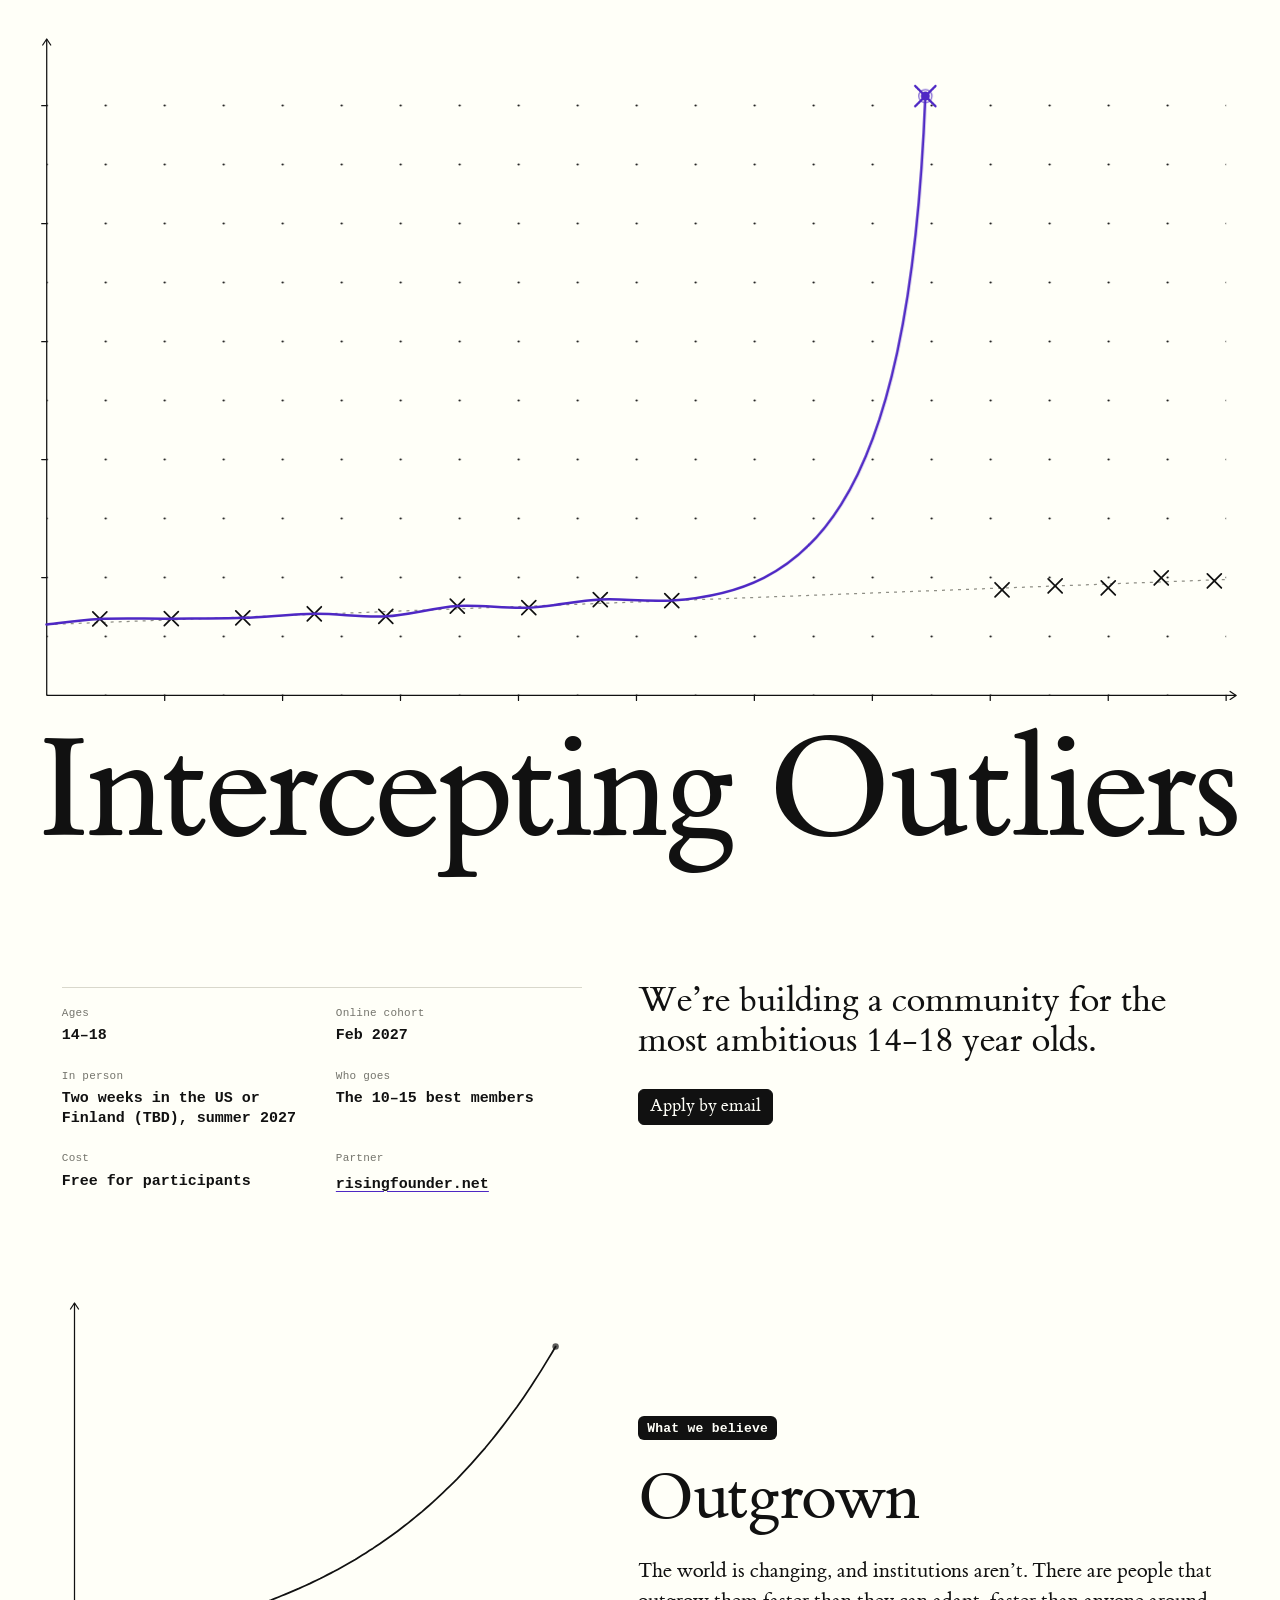
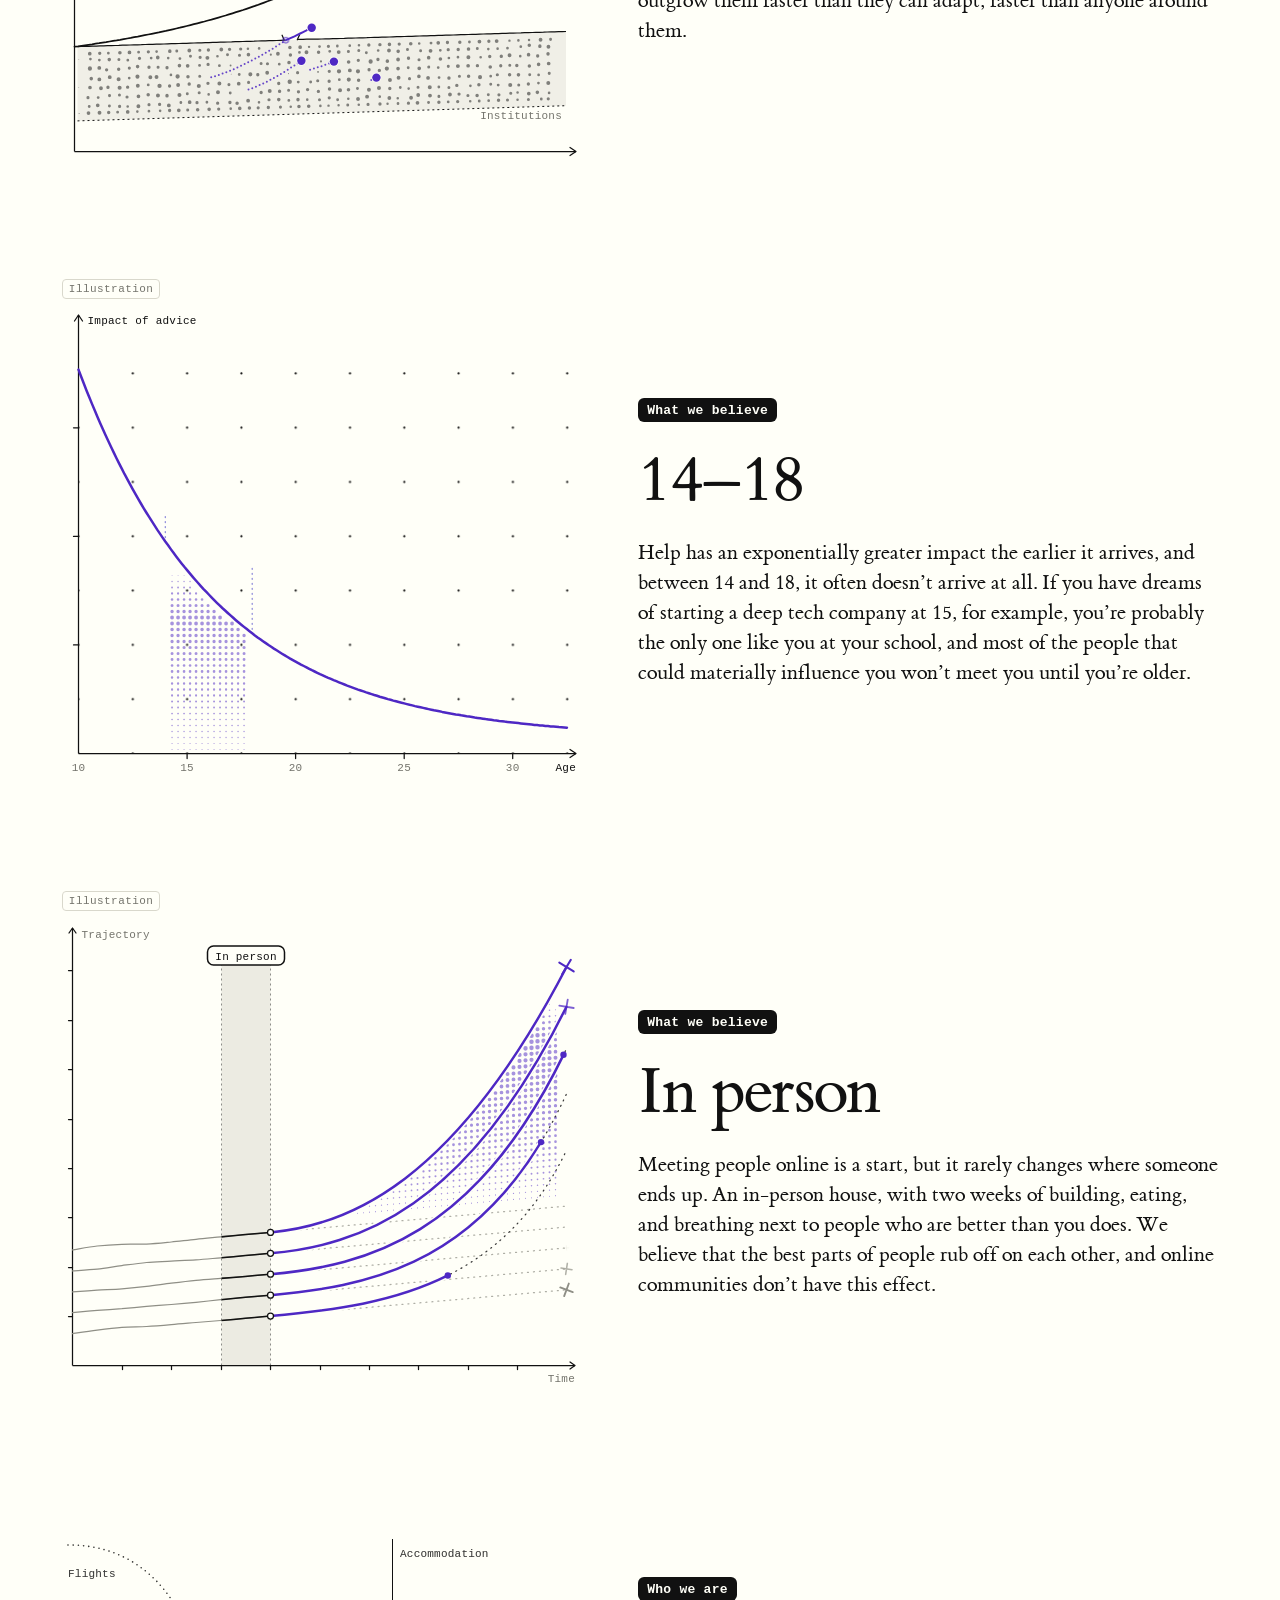
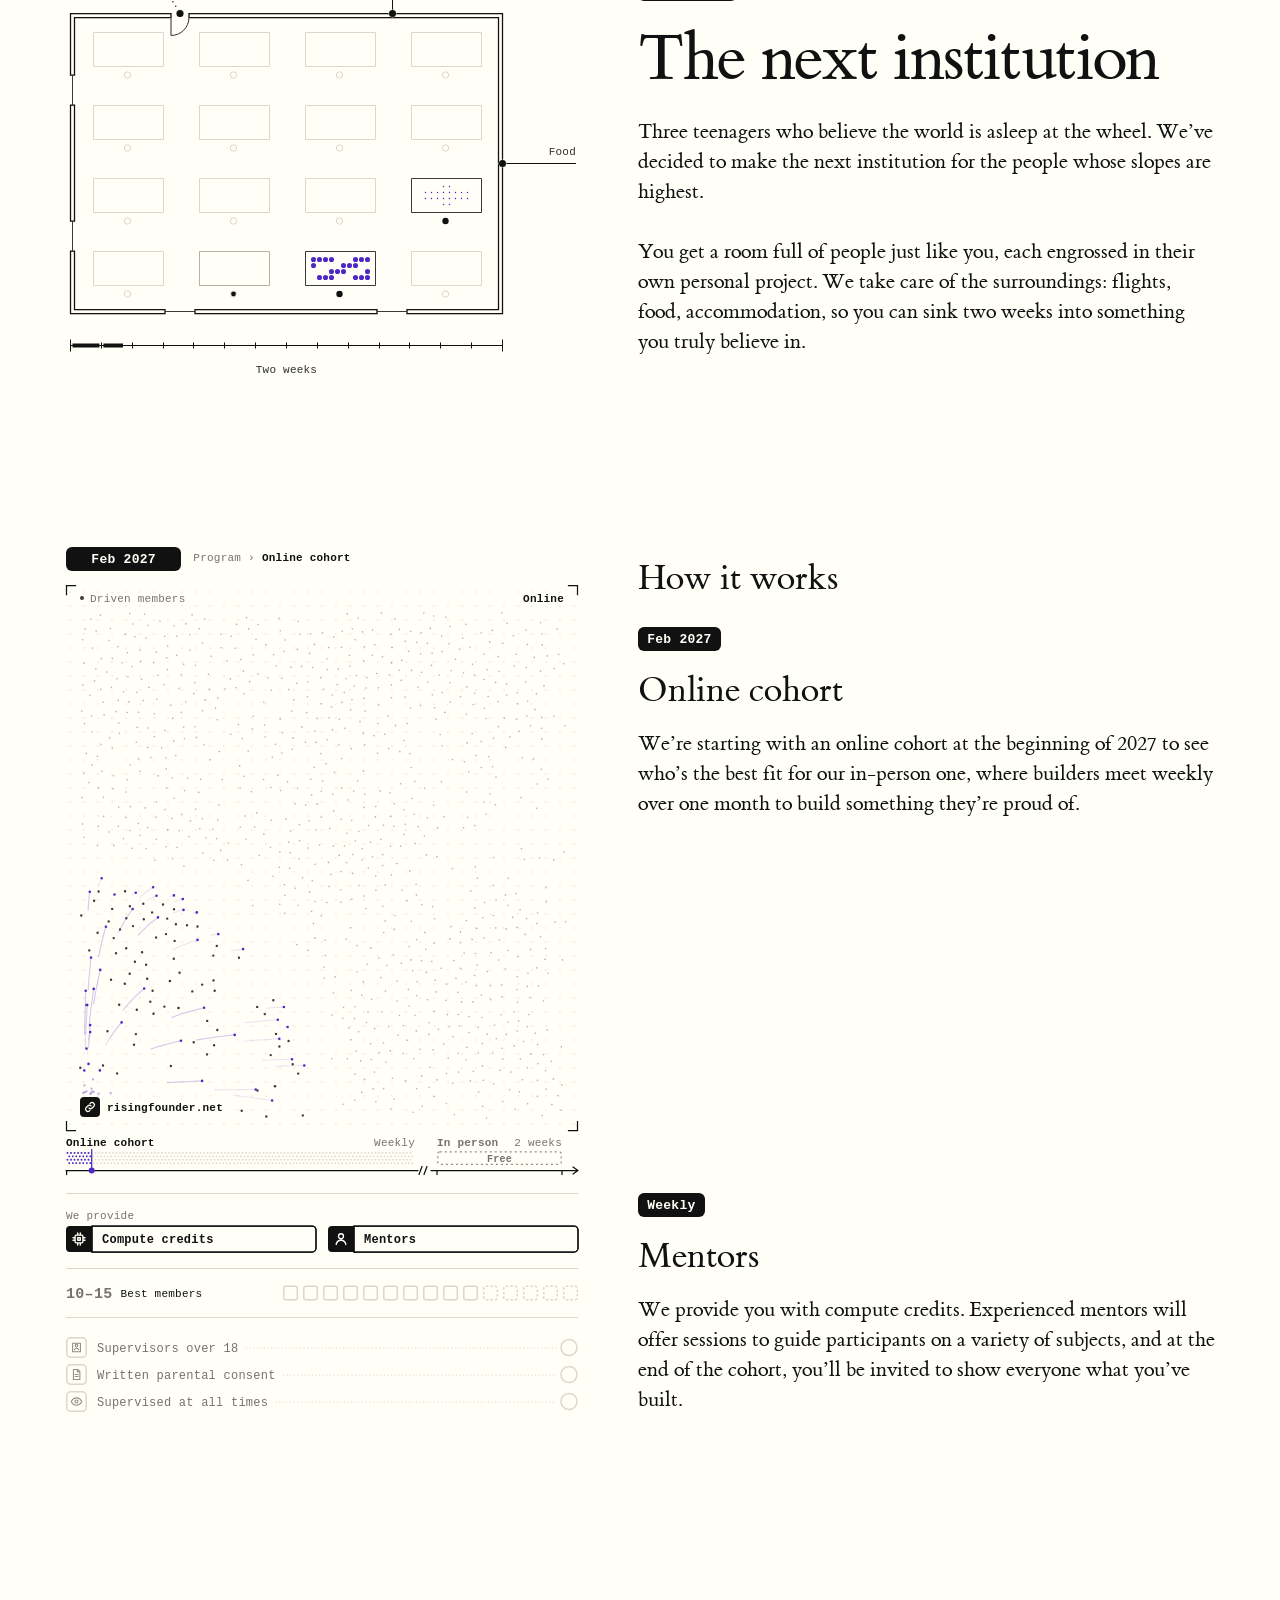
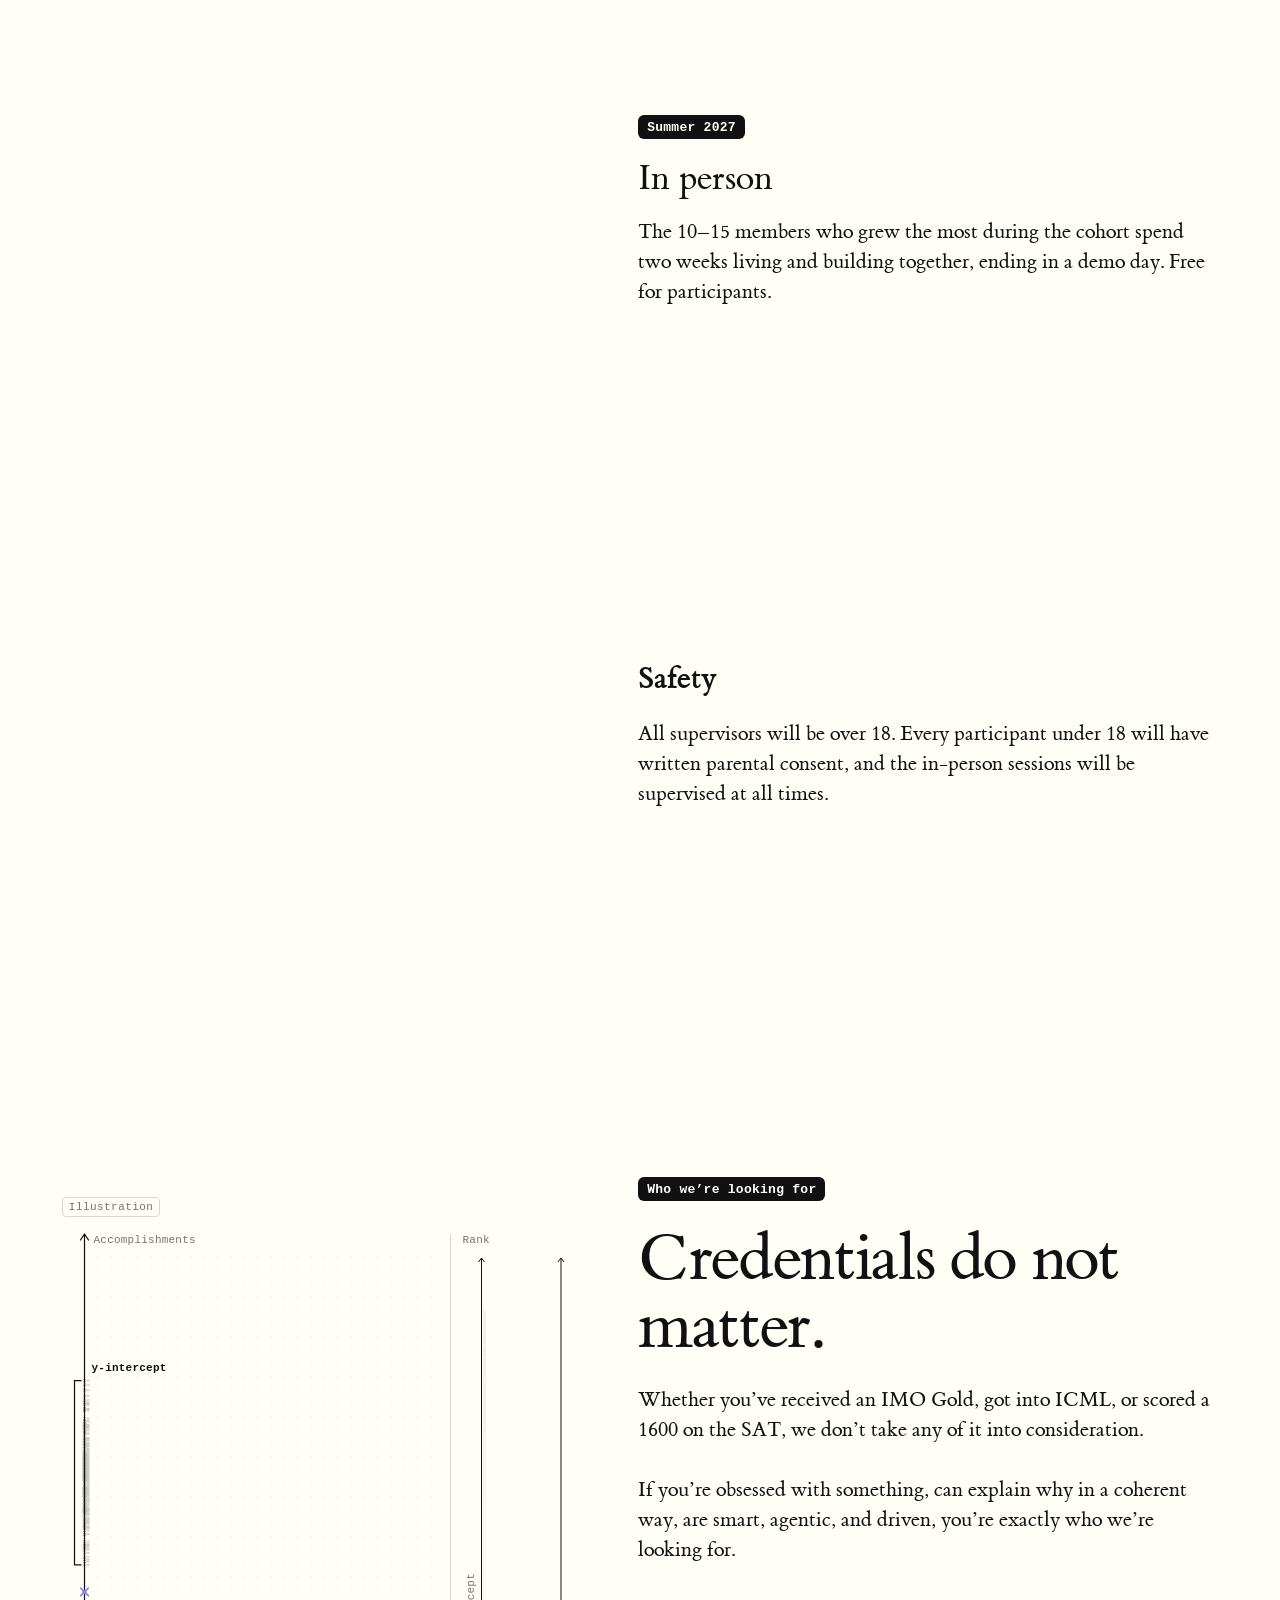
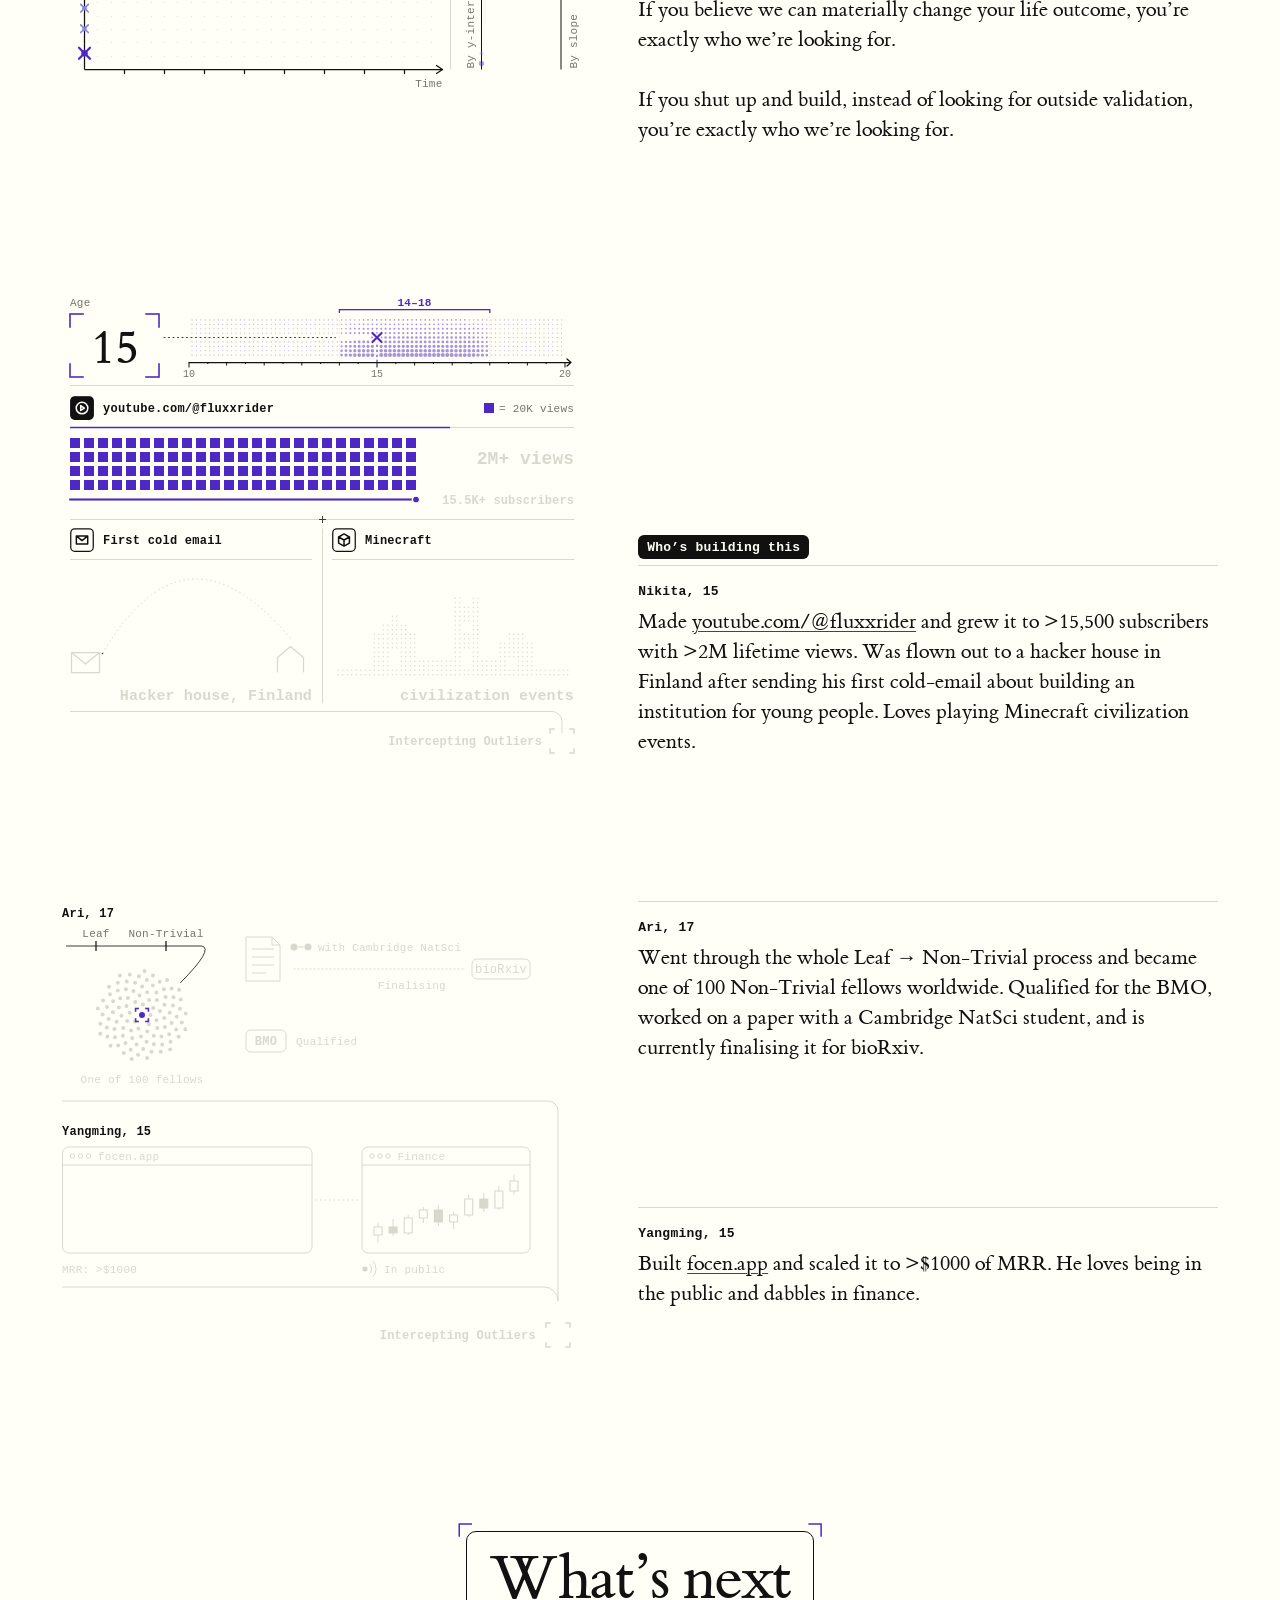
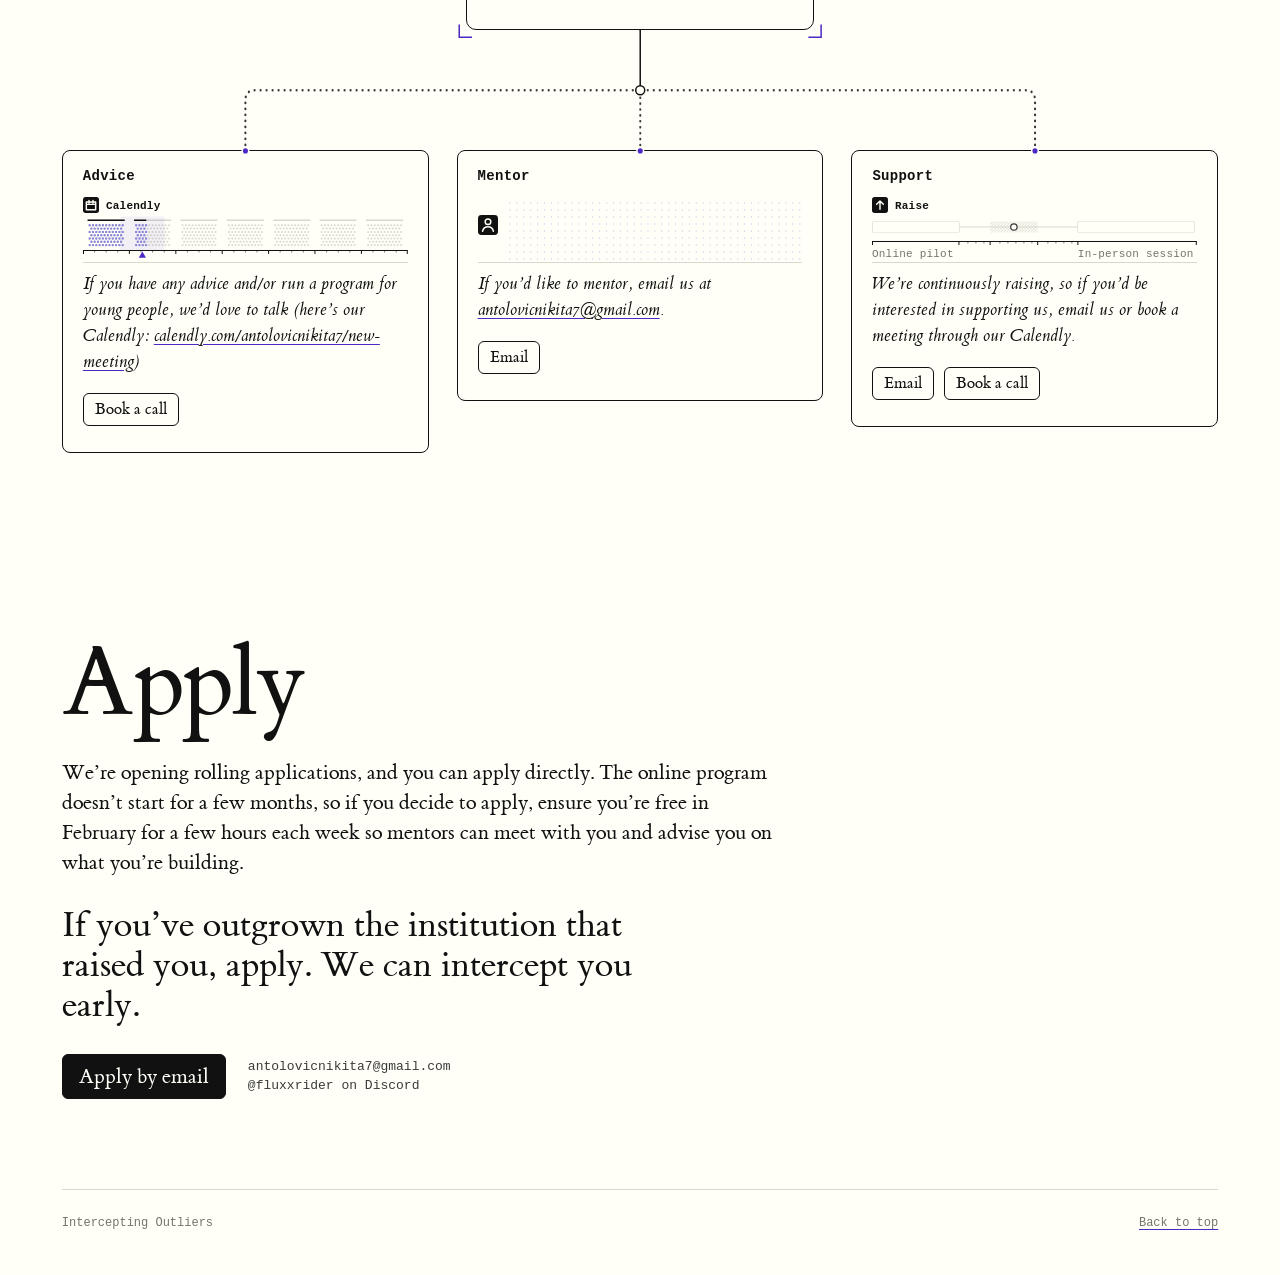
==== commit 6b5fa6f8: "How it works: the members build the US, then the house; compute credits line; Support says us/our Co" ====
--- a/index.html
+++ b/index.html
@@ -23,7 +23,7 @@
 [data-fig=age] .ag-svg{overflow:visible}[data-fig=age] .ag-dot{fill:var(--ink)}[data-fig=age] .ag-ht-svg{fill:var(--accent);fill-opacity:.5;stroke:none;display:none}[data-fig=age] .ag-ht-svg.is-on{display:inline}[data-fig=age] .ag-ax{stroke:var(--ink);stroke-width:1.25;fill:none}[data-fig=age] .ag-arw,[data-fig=age] .ag-tk{stroke:var(--ink);stroke-width:1.25;fill:none;stroke-linecap:round;stroke-linejoin:round}[data-fig=age] text{font-family:var(--mono);font-size:11px;letter-spacing:.02em;fill:var(--muted)}[data-fig=age] .ag-name{fill:var(--ink)}[data-fig=age] .ag-val{font-weight:700;font-size:14px;letter-spacing:0}[data-fig=age] .ag-acc{fill:var(--accent)}[data-fig=age] .ag-v23{fill:var(--muted)}[data-fig=age] .ag-curve{stroke:var(--accent);stroke-width:2.5;fill:none;stroke-linecap:round;stroke-linejoin:round}[data-fig=age] .ag-head{fill:var(--accent)}[data-fig=age] .ag-edge{stroke:var(--accent-soft);stroke-width:1.25;stroke-dasharray:1 4;stroke-linecap:round}[data-fig=age] .ag-brk{stroke:var(--accent);stroke-width:1.25;fill:none;stroke-linecap:butt;stroke-linejoin:miter}[data-fig=age] .ag-stem15{stroke:var(--accent);stroke-width:2;stroke-linecap:butt}[data-fig=age] .ag-stem23{stroke:var(--series-3);stroke-width:1.25;stroke-linecap:butt}[data-fig=age] .ag-guide{stroke:var(--series-3);stroke-width:1.25;stroke-dasharray:1 4;stroke-linecap:round}[data-fig=age] .ag-resid{stroke:var(--accent);stroke-width:1.25;stroke-dasharray:2 4;stroke-linecap:round}[data-fig=age] .ag-x path{stroke:var(--ink);stroke-width:1.75;stroke-linecap:round;fill:none}[data-fig=age] .ag-x15 path{stroke:var(--accent);stroke-width:2.25}[data-fig=age] .ag-ret path{stroke:var(--accent);stroke-width:1.5;fill:none;stroke-linecap:square;vector-effect:non-scaling-stroke}[data-fig=age] .ag-ret .ag-halo{stroke:var(--bg);stroke-width:5}[data-fig=age] .ag-ping{fill:none;stroke:var(--accent);stroke-width:1.25;vector-effect:non-scaling-stroke;transform-box:fill-box;transform-origin:center;opacity:0}
 [data-fig=inperson] .ip-svg text{font-family:var(--mono);font-size:11px;letter-spacing:.02em}[data-fig=inperson] .ip-lab{fill:var(--muted)}[data-fig=inperson] .ip-lab-w{fill:var(--accent)}[data-fig=inperson] .ip-ax{stroke:var(--ink);stroke-width:1.25;fill:none}[data-fig=inperson] .ip-arw,[data-fig=inperson] .ip-tk{stroke:var(--ink);stroke-width:1.25;fill:none;stroke-linecap:round;stroke-linejoin:round}[data-fig=inperson] .ip-ht-svg{fill:var(--accent);fill-opacity:.5;stroke:none;display:none}[data-fig=inperson] .ip-ht-svg.is-on{display:inline}[data-fig=inperson] .ip-band{fill:var(--rule);opacity:.5}[data-fig=inperson] .ip-edge{stroke:var(--ink);stroke-width:1;stroke-dasharray:2 3;opacity:.45;fill:none}[data-fig=inperson] .ip-pill rect{fill:var(--bg);stroke:var(--ink);stroke-width:1.5}[data-fig=inperson] .ip-pill text{fill:var(--ink)}[data-fig=inperson] .ip-past{stroke:var(--series-3);stroke-width:1.25;fill:none;stroke-linecap:round;stroke-linejoin:round}[data-fig=inperson] .ip-past-in{stroke:var(--ink);stroke-width:1.5}[data-fig=inperson] .ip-wo,[data-fig=inperson] .ip-wf{stroke:var(--series-3);stroke-width:1.25;fill:none;stroke-dasharray:1 5;stroke-linecap:round}[data-fig=inperson] .ip-wf{stroke:var(--ink-2)}[data-fig=inperson] .ip-halo{stroke:var(--bg);stroke-width:5.5;fill:none;stroke-linecap:round}[data-fig=inperson] .ip-with{stroke:var(--accent);stroke-width:2.5;fill:none;stroke-linecap:round;stroke-linejoin:round}[data-fig=inperson] .ip-fork{fill:var(--bg);stroke:var(--ink);stroke-width:1.25}[data-fig=inperson] .ip-head{fill:var(--accent)}[data-fig=inperson] .ip-x path{fill:none;stroke-width:1.75;stroke-linecap:round}[data-fig=inperson] .ip-xw path{stroke:var(--accent);stroke-width:2}[data-fig=inperson] .ip-xo path{stroke:var(--series-3)}[data-fig=inperson] .ip-ping{fill:none;stroke:var(--accent);stroke-width:1.25;opacity:0;transform-box:fill-box;transform-origin:center}
 [data-fig=house] text{font-family:var(--mono);letter-spacing:.02em;font-weight:400}[data-fig=house] .ho-lab-q{fill:var(--rule)}[data-fig=house] .ho-lab{fill:var(--ink-2)}[data-fig=house] .ho-wall-q,[data-fig=house] .ho-wall{fill:none;stroke:var(--rule);stroke-width:1.25;stroke-linecap:square}[data-fig=house] .ho-wall{stroke:var(--ink)}[data-fig=house] .ho-door-q,[data-fig=house] .ho-door{fill:none;stroke:var(--rule);stroke-width:1}[data-fig=house] .ho-door{stroke:var(--ink-2)}[data-fig=house] .ho-desk-q,[data-fig=house] .ho-desk{fill:none;stroke:var(--rule);stroke-width:1}[data-fig=house] .ho-desk{stroke:var(--ink-2)}[data-fig=house] .ho-pq{fill:none;stroke:var(--rule);stroke-width:1}[data-fig=house] .ho-p{fill:var(--ink)}[data-fig=house] .ho-g{fill:none;stroke:var(--accent);stroke-linecap:round}[data-fig=house] .ho-arc-q,[data-fig=house] .ho-arc{fill:none;stroke:var(--rule);stroke-width:1.6;stroke-linecap:round}[data-fig=house] .ho-arc{stroke:var(--ink-2)}[data-fig=house] .ho-head{fill:none;stroke:var(--ink);stroke-width:1.25;stroke-linecap:round;stroke-linejoin:round}[data-fig=house] .ho-line-q,[data-fig=house] .ho-line{fill:none;stroke:var(--rule);stroke-width:1}[data-fig=house] .ho-line{stroke:var(--ink)}[data-fig=house] .ho-node-q{fill:var(--bg);stroke:var(--rule);stroke-width:1}[data-fig=house] .ho-node{fill:var(--ink)}[data-fig=house] .ho-ping{fill:none;stroke:var(--accent);stroke-width:1.25;opacity:0;transform-box:fill-box;transform-origin:center}[data-fig=house] .ho-tick-q,[data-fig=house] .ho-tick{fill:none;stroke:var(--rule);stroke-width:1}[data-fig=house] .ho-tick{stroke:var(--ink)}[data-fig=house] .ho-day{fill:var(--ink)}
-[data-fig=program]{--pg-d1: color-mix(in srgb, var(--accent) 38%, var(--ink-2));--pg-d2: color-mix(in srgb, var(--accent) 68%, var(--ink-2))}[data-fig=program] .pg-head{position:absolute;left:4px;right:4px;top:0;height:28px;display:flex;align-items:center;gap:12px;white-space:nowrap;overflow:hidden}[data-fig=program] .pg-pill{flex:none;min-width:calc(12ch + .3em + 18px);text-align:center}[data-fig=program] .pg-crumb{font:400 11px/1 var(--mono);letter-spacing:.02em;color:var(--muted);display:flex;gap:7px;align-items:baseline;min-width:0}[data-fig=program] .pg-crumb i{font-style:normal}[data-fig=program] .pg-cv{font-weight:700;color:var(--ink)}.no-js [data-fig=program] .pg-pill,.no-js [data-fig=program] .pg-crumb i,.no-js [data-fig=program] .pg-cv{display:none}[data-fig=program] .pg-t{font:400 11px var(--mono);letter-spacing:.02em;fill:var(--muted);font-variant-numeric:tabular-nums}[data-fig=program] .pg-b{font-weight:700}[data-fig=program] .pg-ink{fill:var(--ink)}[data-fig=program] .pg-paper{fill:var(--bg)}[data-fig=program] .pg-halo{paint-order:stroke;stroke:var(--bg);stroke-width:4px;stroke-linejoin:round}[data-fig=program] .pg-halo3{stroke-width:6px}[data-fig=program] .pg-rule{fill:none;stroke:var(--rule);stroke-width:1}[data-fig=program] .pg-ping{fill:none;stroke:var(--accent);stroke-width:1.25;opacity:0;transform-box:fill-box;transform-origin:center;vector-effect:non-scaling-stroke;pointer-events:none}[data-fig=program] .pg-ic-p{fill:none;stroke:var(--bg);stroke-width:2.1;stroke-linecap:round;stroke-linejoin:round}[data-fig=program] .pg-z{visibility:hidden}[data-fig=program] .pg-lat{fill:none;stroke:var(--rule);stroke-width:1.3;stroke-linecap:round}[data-fig=program] .pg-frame{fill:none;stroke:var(--ink);stroke-width:1.25;stroke-linecap:square}[data-fig=program] .pg-us{opacity:.85}[data-fig=program] .pg-us path{fill:none;stroke:var(--accent-soft);stroke-linecap:round}[data-fig=program] .pg-fld path{fill:none;stroke-linecap:round;stroke-linejoin:round}[data-fig=program] .pg-f-lnk{stroke:var(--series-3);stroke-width:.6}[data-fig=program] .pg-f-ghost{stroke:var(--ink-2);stroke-width:1.6;opacity:.4}[data-fig=program] [class^=pg-f-tl]{stroke:var(--accent);stroke-width:1.1}[data-fig=program] .pg-f-tl1{opacity:.25}[data-fig=program] .pg-f-tl1b{opacity:.17}[data-fig=program] .pg-f-tl1a{opacity:.085}[data-fig=program] .pg-f-tl2{opacity:.12}[data-fig=program] .pg-f-tl2b{opacity:.08}[data-fig=program] .pg-f-tl2a{opacity:.04}[data-fig=program] .pg-f-fly{stroke:var(--accent);stroke-width:2.6}[data-fig=program] .pg-f-fly0{stroke:var(--accent);stroke-width:2.2;opacity:.4}[data-fig=program] .pg-f-dot{stroke:var(--ink-2);stroke-width:2.4}[data-fig=program] .pg-f-d1{stroke:var(--pg-d1);stroke-width:2.6}[data-fig=program] .pg-f-d2{stroke:var(--pg-d2);stroke-width:2.7}[data-fig=program] .pg-f-d3{stroke:var(--accent);stroke-width:2.8}[data-fig=program] .pg-f-gry{stroke:var(--series-3);stroke-width:2.4}[data-fig=program] .pg-f-halo{stroke:var(--accent);stroke-width:1}[data-fig=program] .pg-f-hot{stroke:var(--ink);stroke-width:2.8}[data-fig=program] .pg-pulse{fill:none;stroke:var(--accent);stroke-width:1.25}[data-fig=program] .pg-trails path{fill:none;stroke:var(--accent);stroke-width:1.4;stroke-linecap:round}[data-fig=program] .pg-m{fill:var(--ink-2);stroke:none}[data-fig=program] .pg-m-g{fill:var(--ink-2);opacity:.4}[data-fig=program] .pg-m-f{fill:var(--accent)}[data-fig=program] .pg-m-l1{fill:var(--pg-d1)}[data-fig=program] .pg-m-l2{fill:var(--pg-d2)}[data-fig=program] .pg-m-l3,[data-fig=program] .pg-m-go,[data-fig=program] .pg-m-s{fill:var(--accent)}[data-fig=program] .pg-per-k{fill:none;stroke:var(--bg);stroke-width:10;stroke-linecap:butt}[data-fig=program] .pg-per{fill:none;stroke:var(--ink);stroke-width:1.25;stroke-dasharray:3 3;stroke-linecap:butt}[data-fig=program] .pg-shd-b{fill:var(--accent);stroke:var(--bg);stroke-width:1.5;paint-order:stroke}[data-fig=program] .pg-shd-c{fill:none;stroke:var(--bg);stroke-width:1.4;stroke-linecap:round;stroke-linejoin:round}[data-fig=program] .pg-ret path{fill:none;stroke:var(--ink);stroke-width:1.5;stroke-linecap:square}[data-fig=program] .pg-node-t{fill:var(--ink)}[data-fig=program] .pg-lg-dot{fill:none;stroke:var(--series-3);stroke-width:4;stroke-linecap:round}[data-fig=program] .pg-lg-dot.on{stroke:var(--ink-2)}[data-fig=program] .pg-band{fill:none;stroke:var(--rule);stroke-width:1.7;stroke-linecap:round}[data-fig=program] .pg-band-on{stroke:var(--accent-soft)}[data-fig=program] .pg-band-hot{stroke:var(--accent)}[data-fig=program] .pg-blk-q{fill:none;stroke:var(--series-3);stroke-width:1.25;stroke-dasharray:2 3}[data-fig=program] .pg-blk-f{fill:var(--accent)}[data-fig=program] .pg-blk-t{font-size:10px}[data-fig=program] .pg-ax{fill:none;stroke:var(--ink);stroke-width:1.25;stroke-linecap:round;stroke-linejoin:round}[data-fig=program] .pg-hd-l{fill:none;stroke:var(--accent);stroke-width:1.25}[data-fig=program] .pg-hd{fill:var(--accent)}[data-fig=program] .pg-track .pg-t.on{fill:var(--ink)}[data-fig=program] .pg-cap-o{fill:var(--bg);stroke:var(--ink);stroke-width:1.25}[data-fig=program] .pg-cap-tint{fill:color-mix(in srgb,var(--accent-soft) 16%,var(--bg))}[data-fig=program] .pg-cap-dots{fill:none;stroke:var(--accent-soft);stroke-width:1.7;stroke-linecap:round}[data-fig=program] .pg-cap-e{fill:none;stroke:var(--ink);stroke-width:1.25}[data-fig=program] .pg-tile{fill:var(--ink)}[data-fig=program] .pg-big{font-size:15px;font-weight:700;fill:var(--muted)}[data-fig=program] .pg-big.on{fill:var(--accent)}[data-fig=program] .pg-sq{fill:none;stroke:var(--rule);stroke-width:1.5}[data-fig=program] .pg-sq-h{stroke-dasharray:2.5 2}[data-fig=program] .pg-sq.on{fill:var(--accent);stroke:var(--accent)}[data-fig=program] .pg-sq-h.on{fill:none}[data-fig=program] .pg-stile{fill:none;stroke:var(--rule);stroke-width:1.5}[data-fig=program] .pg-sic{fill:none;stroke:var(--series-3);stroke-width:1.9;stroke-linecap:round;stroke-linejoin:round}[data-fig=program] .pg-slab{font-size:12px}[data-fig=program] .pg-lead{fill:none;stroke:var(--rule);stroke-width:1.25;stroke-dasharray:.1 3.5;stroke-linecap:round}[data-fig=program] .pg-chk-o{fill:none;stroke:var(--rule);stroke-width:1.5}[data-fig=program] .pg-chk{fill:none;stroke:var(--bg);stroke-width:1.8;stroke-linecap:round;stroke-linejoin:round}[data-fig=program] .pg-srow.on .pg-stile{fill:var(--ink);stroke:var(--ink)}[data-fig=program] .pg-srow.on .pg-sic{stroke:var(--bg)}[data-fig=program] .pg-srow.on .pg-slab{fill:var(--ink)}[data-fig=program] .pg-srow.on .pg-lead{stroke:var(--series-3)}[data-fig=program] .pg-srow.on .pg-chk-o{fill:var(--accent);stroke:var(--accent)}[data-fig=program] .pg-strip{position:absolute;inset:0 0 10px;display:flex;align-items:center;gap:12px;overflow:hidden;white-space:nowrap}[data-fig=program] .pg-sb{display:flex;flex-direction:column;gap:3px;min-width:0}[data-fig=program] .pg-slr{display:flex;align-items:center;gap:6px}[data-fig=program] .pg-sl{font:400 10px/10px var(--mono);letter-spacing:.02em;color:var(--muted)}[data-fig=program] .pg-sdots{display:none;gap:3px}[data-fig=program] .pg-sdots.on{display:inline-flex}[data-fig=program] .pg-sdots i{width:4px;height:4px;border-radius:50%;box-shadow:inset 0 0 0 1px var(--series-3)}[data-fig=program] .pg-sdots i.on{background:var(--accent);box-shadow:none}[data-fig=program] .pg-sv{font:700 var(--sv, 13px)/1 var(--mono);letter-spacing:.02em;color:var(--ink);overflow:hidden;text-overflow:ellipsis}[data-fig=program] .io-host>svg.pg-sline{top:auto;bottom:0;height:10px}
+[data-fig=program]{--pg-d1: color-mix(in srgb, var(--accent) 38%, var(--ink-2));--pg-d2: color-mix(in srgb, var(--accent) 68%, var(--ink-2))}[data-fig=program] .pg-head{position:absolute;left:4px;right:4px;top:0;height:28px;display:flex;align-items:center;gap:12px;white-space:nowrap;overflow:hidden}[data-fig=program] .pg-pill{flex:none;min-width:calc(12ch + .3em + 18px);text-align:center}[data-fig=program] .pg-crumb{font:400 11px/1 var(--mono);letter-spacing:.02em;color:var(--muted);display:flex;gap:7px;align-items:baseline;min-width:0}[data-fig=program] .pg-crumb i{font-style:normal}[data-fig=program] .pg-cv{font-weight:700;color:var(--ink)}.no-js [data-fig=program] .pg-pill,.no-js [data-fig=program] .pg-crumb i,.no-js [data-fig=program] .pg-cv{display:none}[data-fig=program] .pg-t{font:400 11px var(--mono);letter-spacing:.02em;fill:var(--muted);font-variant-numeric:tabular-nums}[data-fig=program] .pg-b{font-weight:700}[data-fig=program] .pg-ink{fill:var(--ink)}[data-fig=program] .pg-paper{fill:var(--bg)}[data-fig=program] .pg-halo{paint-order:stroke;stroke:var(--bg);stroke-width:4px;stroke-linejoin:round}[data-fig=program] .pg-halo3{stroke-width:6px}[data-fig=program] .pg-rule{fill:none;stroke:var(--rule);stroke-width:1}[data-fig=program] .pg-ping{fill:none;stroke:var(--accent);stroke-width:1.25;opacity:0;transform-box:fill-box;transform-origin:center;vector-effect:non-scaling-stroke;pointer-events:none}[data-fig=program] .pg-ic-p{fill:none;stroke:var(--bg);stroke-width:2.1;stroke-linecap:round;stroke-linejoin:round}[data-fig=program] .pg-z{visibility:hidden}[data-fig=program] .pg-lat{fill:none;stroke:var(--rule);stroke-width:1.3;stroke-linecap:round}[data-fig=program] .pg-frame{fill:none;stroke:var(--ink);stroke-width:1.25;stroke-linecap:square}[data-fig=program] .pg-fld path{fill:none;stroke-linecap:round;stroke-linejoin:round}[data-fig=program] .pg-f-lnk{stroke:var(--series-3);stroke-width:.6}[data-fig=program] .pg-f-ghost{stroke:var(--ink-2);stroke-width:1.6;opacity:.4}[data-fig=program] [class^=pg-f-tl]{stroke:var(--accent);stroke-width:1.1}[data-fig=program] .pg-f-tl1{opacity:.25}[data-fig=program] .pg-f-tl1b{opacity:.17}[data-fig=program] .pg-f-tl1a{opacity:.085}[data-fig=program] .pg-f-tl2{opacity:.12}[data-fig=program] .pg-f-tl2b{opacity:.08}[data-fig=program] .pg-f-tl2a{opacity:.04}[data-fig=program] .pg-f-brk{stroke:var(--accent-soft);stroke-width:4}[data-fig=program] .pg-f-mv{stroke:var(--accent);stroke-width:2.8}[data-fig=program] .pg-f-fly{stroke:var(--accent);stroke-width:2.6}[data-fig=program] .pg-f-fly0{stroke:var(--accent);stroke-width:2.2;opacity:.4}[data-fig=program] .pg-f-dot{stroke:var(--ink-2);stroke-width:2.4}[data-fig=program] .pg-f-d1{stroke:var(--pg-d1);stroke-width:2.6}[data-fig=program] .pg-f-d2{stroke:var(--pg-d2);stroke-width:2.7}[data-fig=program] .pg-f-d3{stroke:var(--accent);stroke-width:2.8}[data-fig=program] .pg-f-gry{stroke:var(--series-3);stroke-width:2.4}[data-fig=program] .pg-f-halo{stroke:var(--accent);stroke-width:1}[data-fig=program] .pg-f-hot{stroke:var(--ink);stroke-width:2.8}[data-fig=program] .pg-pulse{fill:none;stroke:var(--accent);stroke-width:1.25}[data-fig=program] .pg-trails path{fill:none;stroke:var(--accent);stroke-width:1.4;stroke-linecap:round}[data-fig=program] .pg-m{fill:var(--ink-2);stroke:none}[data-fig=program] .pg-m-g{fill:var(--ink-2);opacity:.4}[data-fig=program] .pg-m-f{fill:var(--accent)}[data-fig=program] .pg-m-l1{fill:var(--pg-d1)}[data-fig=program] .pg-m-l2{fill:var(--pg-d2)}[data-fig=program] .pg-m-l3,[data-fig=program] .pg-m-go,[data-fig=program] .pg-m-s{fill:var(--accent)}[data-fig=program] .pg-per-k{fill:none;stroke:var(--bg);stroke-width:10;stroke-linecap:butt}[data-fig=program] .pg-per{fill:none;stroke:var(--ink);stroke-width:1.25;stroke-dasharray:3 3;stroke-linecap:butt}[data-fig=program] .pg-shd-b{fill:var(--accent);stroke:var(--bg);stroke-width:1.5;paint-order:stroke}[data-fig=program] .pg-shd-c{fill:none;stroke:var(--bg);stroke-width:1.4;stroke-linecap:round;stroke-linejoin:round}[data-fig=program] .pg-house{fill:none;stroke:var(--ink);stroke-width:1.5;stroke-linecap:round;stroke-linejoin:round}[data-fig=program] .pg-house-f{fill:var(--bg);stroke:none;transition:fill .4s}[data-fig=program] .pg-house-f.on{fill:color-mix(in srgb,var(--accent) 7%,var(--bg))}[data-fig=program] .pg-node-t{fill:var(--ink)}[data-fig=program] .pg-lg-dot{fill:none;stroke:var(--series-3);stroke-width:4;stroke-linecap:round}[data-fig=program] .pg-lg-dot.on{stroke:var(--ink-2)}[data-fig=program] .pg-band{fill:none;stroke:var(--rule);stroke-width:1.7;stroke-linecap:round}[data-fig=program] .pg-band-on{stroke:var(--accent-soft)}[data-fig=program] .pg-band-hot{stroke:var(--accent)}[data-fig=program] .pg-blk-q{fill:none;stroke:var(--series-3);stroke-width:1.25;stroke-dasharray:2 3}[data-fig=program] .pg-blk-f{fill:var(--accent)}[data-fig=program] .pg-blk-t{font-size:10px}[data-fig=program] .pg-ax{fill:none;stroke:var(--ink);stroke-width:1.25;stroke-linecap:round;stroke-linejoin:round}[data-fig=program] .pg-hd-l{fill:none;stroke:var(--accent);stroke-width:1.25}[data-fig=program] .pg-hd{fill:var(--accent)}[data-fig=program] .pg-track .pg-t.on{fill:var(--ink)}[data-fig=program] .pg-cap-o{fill:var(--bg);stroke:var(--ink);stroke-width:1.25}[data-fig=program] .pg-cap-tint{fill:color-mix(in srgb,var(--accent-soft) 16%,var(--bg))}[data-fig=program] .pg-cap-dots{fill:none;stroke:var(--accent-soft);stroke-width:1.7;stroke-linecap:round}[data-fig=program] .pg-cap-e{fill:none;stroke:var(--ink);stroke-width:1.25}[data-fig=program] .pg-tile{fill:var(--ink)}[data-fig=program] .pg-big{font-size:15px;font-weight:700;fill:var(--muted)}[data-fig=program] .pg-big.on{fill:var(--accent)}[data-fig=program] .pg-sq{fill:none;stroke:var(--rule);stroke-width:1.5}[data-fig=program] .pg-sq-h{stroke-dasharray:2.5 2}[data-fig=program] .pg-sq.on{fill:var(--accent);stroke:var(--accent)}[data-fig=program] .pg-sq-h.on{fill:none}[data-fig=program] .pg-stile{fill:none;stroke:var(--rule);stroke-width:1.5}[data-fig=program] .pg-sic{fill:none;stroke:var(--series-3);stroke-width:1.9;stroke-linecap:round;stroke-linejoin:round}[data-fig=program] .pg-slab{font-size:12px}[data-fig=program] .pg-lead{fill:none;stroke:var(--rule);stroke-width:1.25;stroke-dasharray:.1 3.5;stroke-linecap:round}[data-fig=program] .pg-chk-o{fill:none;stroke:var(--rule);stroke-width:1.5}[data-fig=program] .pg-chk{fill:none;stroke:var(--bg);stroke-width:1.8;stroke-linecap:round;stroke-linejoin:round}[data-fig=program] .pg-srow.on .pg-stile{fill:var(--ink);stroke:var(--ink)}[data-fig=program] .pg-srow.on .pg-sic{stroke:var(--bg)}[data-fig=program] .pg-srow.on .pg-slab{fill:var(--ink)}[data-fig=program] .pg-srow.on .pg-lead{stroke:var(--series-3)}[data-fig=program] .pg-srow.on .pg-chk-o{fill:var(--accent);stroke:var(--accent)}[data-fig=program] .pg-strip{position:absolute;inset:0 0 10px;display:flex;align-items:center;gap:12px;overflow:hidden;white-space:nowrap}[data-fig=program] .pg-sb{display:flex;flex-direction:column;gap:3px;min-width:0}[data-fig=program] .pg-slr{display:flex;align-items:center;gap:6px}[data-fig=program] .pg-sl{font:400 10px/10px var(--mono);letter-spacing:.02em;color:var(--muted)}[data-fig=program] .pg-sdots{display:none;gap:3px}[data-fig=program] .pg-sdots.on{display:inline-flex}[data-fig=program] .pg-sdots i{width:4px;height:4px;border-radius:50%;box-shadow:inset 0 0 0 1px var(--series-3)}[data-fig=program] .pg-sdots i.on{background:var(--accent);box-shadow:none}[data-fig=program] .pg-sv{font:700 var(--sv, 13px)/1 var(--mono);letter-spacing:.02em;color:var(--ink);overflow:hidden;text-overflow:ellipsis}[data-fig=program] .io-host>svg.pg-sline{top:auto;bottom:0;height:10px}
 [data-fig=slope] .sl{overflow:visible}[data-fig=slope] .sl path,[data-fig=slope] .sl circle{vector-effect:none}[data-fig=slope] .sl-grid{stroke:var(--rule);stroke-width:1.2;stroke-linecap:round;fill:none;opacity:.85}[data-fig=slope] .sl-ax,[data-fig=slope] .sl-arw,[data-fig=slope] .sl-tk{stroke:var(--ink);stroke-width:1.25;fill:none;stroke-linecap:round;stroke-linejoin:round}[data-fig=slope] .sl-ax{stroke-linecap:butt}[data-fig=slope] .sl-ax2,[data-fig=slope] .sl-arw2{stroke:var(--ink);stroke-width:1;fill:none;stroke-linecap:butt;stroke-linejoin:round}[data-fig=slope] .sl-rule{stroke:var(--rule);stroke-width:1;fill:none}[data-fig=slope] .sl-ht path{stroke:var(--series-3);stroke-linecap:round;fill:none;opacity:.7}[data-fig=slope] .sl-wake{fill:var(--accent-soft);stroke:none}[data-fig=slope] .sl-tr{stroke:var(--series-3);stroke-width:.6;fill:none;opacity:.07}[data-fig=slope] .sl-rug{stroke:var(--series-3);stroke-width:1.5;fill:none;opacity:.45}[data-fig=slope] .sl-ht .t3{opacity:.52}[data-fig=slope] .sl-ht .t2{opacity:.35}[data-fig=slope] .sl-ht .t1{opacity:.17}[data-fig=slope] .sl-fa,[data-fig=slope] .sl-cg .cx{fill:none;stroke:var(--ink);stroke-width:1;stroke-linecap:round}[data-fig=slope] .sl-fp,[data-fig=slope] .sl-cg .co{fill:none;stroke:var(--ink-2);stroke-opacity:.67;stroke-width:.8}[data-fig=slope] .sl-cg.is-a .co,[data-fig=slope] .sl-cg.is-p .cx{display:none}[data-fig=slope] .sl-o1{stroke:var(--accent);stroke-width:2.5;fill:none;stroke-linecap:round}[data-fig=slope] .sl-o2{stroke:var(--accent-soft);stroke-width:1.5;fill:none;stroke-linecap:round}[data-fig=slope] .sl-halo{stroke:var(--bg);stroke-width:6.5;fill:none;stroke-linecap:round}[data-fig=slope] .sl-mid{stroke-width:1.75}[data-fig=slope] .sl-thin{stroke-width:1.1}[data-fig=slope] .sl-ox1 path{fill:none;stroke:var(--accent);stroke-width:2.25;stroke-linecap:round}[data-fig=slope] .sl-ox2 path{fill:none;stroke:var(--accent-soft);stroke-width:1.75;stroke-linecap:round}[data-fig=slope] .sl-od1{fill:var(--accent);stroke:none}[data-fig=slope] .sl-od2{fill:var(--accent-soft);stroke:none}[data-fig=slope] .sl-brk{fill:none;stroke:var(--ink);stroke-width:1.25;stroke-linecap:butt;stroke-linejoin:miter}[data-fig=slope] .sl-acc-s{stroke:var(--accent)}[data-fig=slope] .sl-tri{fill:none;stroke:var(--accent);stroke-width:1.25;stroke-dasharray:2 4;stroke-linecap:round}[data-fig=slope] .sl-head{fill:none;stroke:var(--muted);stroke-width:1;stroke-dasharray:1 5;stroke-linecap:round}[data-fig=slope] .sl-caret{fill:var(--accent)}[data-fig=slope] .sl-drop{fill:none;stroke:var(--accent);stroke-width:1.25;stroke-dasharray:2 4;stroke-linecap:round}[data-fig=slope] .sl-found{fill:var(--bg);stroke:var(--accent);stroke-width:1.75}[data-fig=slope] .sl-ret path{fill:none;stroke:var(--accent);stroke-width:1.5;stroke-linecap:square}[data-fig=slope] .sl-ping{fill:none;stroke:var(--accent);stroke-width:1.25;opacity:0;transform-box:fill-box;transform-origin:center;pointer-events:none}[data-fig=slope] .sl-early rect{fill:var(--accent)}[data-fig=slope] .sl-early text{font:700 11px/1 var(--mono);letter-spacing:.02em;fill:var(--bg)}[data-fig=slope] .sl-web{stroke:var(--ink-2);stroke-width:.5;fill:none}[data-fig=slope] .sl-comb{stroke:var(--ink-2);stroke-width:.6;fill:none}[data-fig=slope] .sl-web.l0{opacity:.05}[data-fig=slope] .sl-web.l1{opacity:.08}[data-fig=slope] .sl-web.l2{opacity:.11}[data-fig=slope] .sl-web.l3{opacity:.15}[data-fig=slope] .sl-web.l4{opacity:.2}[data-fig=slope] .sl-sm .sl-web.l2{opacity:.08}[data-fig=slope] .sl-sm .sl-web.l3{opacity:.1}[data-fig=slope] .sl-sm .sl-web.l4{opacity:.13}[data-fig=slope] .sl-comb.l0{opacity:.15}[data-fig=slope] .sl-comb.l1{opacity:.21}[data-fig=slope] .sl-comb.l2{opacity:.28}[data-fig=slope] .sl-comb.l3{opacity:.36}[data-fig=slope] .sl-comb.l4{opacity:.45}[data-fig=slope] .sl-sm .sl-comb.l0{opacity:.12}[data-fig=slope] .sl-sm .sl-comb.l1{opacity:.18}[data-fig=slope] .sl-sm .sl-comb.l2{opacity:.24}[data-fig=slope] .sl-sm .sl-comb.l3{opacity:.3}[data-fig=slope] .sl-sm .sl-comb.l4{opacity:.35}[data-fig=slope] .sl-lab{font:400 11px/1 var(--mono);letter-spacing:.02em;fill:var(--muted);paint-order:stroke;stroke:var(--bg);stroke-width:4px;stroke-linejoin:round}[data-fig=slope] .sl-key{font-weight:700;fill:var(--ink)}[data-fig=slope] .sl-acc{fill:var(--accent)}[data-fig=slope] .sl-sm .sl-lab,[data-fig=slope] .sl-sm .sl-early text{font-size:10px}
 [data-fig=builder] text{font-family:var(--mono)}[data-fig=builder] .b-mic{font-weight:400;font-size:11px;letter-spacing:.02em;fill:var(--muted)}[data-fig=builder] .b-bold{font-weight:700}[data-fig=builder] .b-acc{fill:var(--accent)}[data-fig=builder] .b-ttl{font-weight:700;font-size:12px;letter-spacing:.02em;fill:var(--ink)}[data-fig=builder] .b-val{font-weight:700;font-size:15px;letter-spacing:.01em;fill:var(--ink)}[data-fig=builder] .b-big{font-weight:700;font-size:18px;letter-spacing:0;fill:var(--ink)}[data-fig=builder] .b-sub{font-weight:700;font-size:12px;letter-spacing:.01em;fill:var(--ink-2)}[data-fig=builder] .b-q{fill:var(--rule)}[data-fig=builder] .b-tk{font-size:10px;fill:var(--muted)}[data-fig=builder] .b-num{font-family:var(--serif);font-weight:400;fill:var(--ink);letter-spacing:-.01em}[data-fig=builder] .b-leg{fill:var(--accent)}[data-fig=builder] .b-rule,[data-fig=builder] .b-hair,[data-fig=builder] .b-rail0{fill:none;stroke:var(--rule);stroke-width:1}[data-fig=builder] .b-rail{fill:none;stroke:var(--ink);stroke-width:1.25}[data-fig=builder] .b-reg{fill:none;stroke:var(--ink-2);stroke-width:1}[data-fig=builder] .b-prog{fill:none;stroke:var(--accent);stroke-width:1.5}[data-fig=builder] .b-tile{fill:var(--bg);stroke:var(--ink);stroke-width:1.25;transition:fill .25s}[data-fig=builder] .b-ico{fill:none;stroke:var(--ink);stroke-width:1.5;stroke-linecap:round;stroke-linejoin:round;vector-effect:non-scaling-stroke;transition:stroke .25s}[data-fig=builder] .on .b-tile{fill:var(--ink)}[data-fig=builder] .on .b-ico{stroke:var(--bg)}[data-fig=builder] .b-ax{fill:none;stroke:var(--ink);stroke-width:1.25;stroke-linecap:round;stroke-linejoin:round}[data-fig=builder] .b-tick{fill:none;stroke:var(--ink);stroke-width:1}[data-fig=builder] .b-ret path{fill:none;stroke:var(--accent);stroke-width:1.5;stroke-linecap:square}[data-fig=builder] .b-ret-s path{stroke-width:1.25}[data-fig=builder] .b-ret0{fill:none;stroke:var(--rule);stroke-width:1.5;stroke-linecap:square}[data-fig=builder] .b-x{fill:none;stroke:var(--ink);stroke-width:1.75;stroke-linecap:round}[data-fig=builder] .hit .b-x{stroke:var(--accent);stroke-width:2.1}[data-fig=builder] .b-xh{fill:none;stroke:var(--bg);stroke-width:5;stroke-linecap:round}[data-fig=builder] .b-ht{fill:var(--accent);opacity:.5}[data-fig=builder] .b-ht0{fill:none;stroke:var(--accent);stroke-linecap:round;opacity:.4}[data-fig=builder] .b-brk{fill:none;stroke:var(--accent);stroke-width:1.25}[data-fig=builder] .b-brk0{fill:none;stroke:var(--rule);stroke-width:1.25}[data-fig=builder] .b-bandq{fill:none;stroke:var(--rule);stroke-width:1;stroke-dasharray:1 3}[data-fig=builder] .b-res{fill:none;stroke:var(--accent);stroke-width:1.1;stroke-dasharray:1.5 3.5;stroke-linecap:round}[data-fig=builder] .b-lead{fill:none;stroke:var(--ink-2);stroke-width:1;stroke-dasharray:1 3.5;stroke-linecap:round}[data-fig=builder] .b-ping{fill:none;stroke:var(--accent);stroke-width:1.25;opacity:0;transform-box:fill-box;transform-origin:center;pointer-events:none}[data-fig=builder] .b-sq0{fill:none;stroke:var(--rule);stroke-width:1}[data-fig=builder] .b-sq1{fill:var(--accent)}[data-fig=builder] .b-sq2{fill:var(--accent-soft)}[data-fig=builder] .b-track{fill:none;stroke:var(--rule);stroke-width:2;stroke-linecap:round}[data-fig=builder] .b-played{fill:none;stroke:var(--accent);stroke-width:2;stroke-linecap:round}[data-fig=builder] .b-knob{fill:var(--bg);stroke:var(--series-3);stroke-width:1.5}[data-fig=builder] .b-knob.live{fill:var(--accent);stroke:var(--bg)}[data-fig=builder] .b-env{fill:var(--bg);stroke:var(--rule);stroke-width:1.25;stroke-linejoin:round;transition:stroke .25s}[data-fig=builder] .b-env.on{stroke:var(--ink)}[data-fig=builder] .b-arc0{fill:none;stroke:var(--rule);stroke-width:1;stroke-dasharray:1 3.5;stroke-linecap:round}[data-fig=builder] .b-mailp{fill:none;stroke:var(--ink-2);stroke-width:1.6;stroke-linecap:round}[data-fig=builder] .b-fly{fill:none;stroke:var(--accent);stroke-width:1.4;stroke-linecap:round}[data-fig=builder] .b-mail{fill:var(--ink)}[data-fig=builder] .b-plane{fill:none;stroke:var(--ink);stroke-width:1.5;stroke-linecap:round;stroke-linejoin:round}[data-fig=builder] .b-hs{fill:var(--ink-2)}[data-fig=builder] .b-hs0{fill:none;stroke:var(--rule);stroke-width:1.25;stroke-linejoin:round;transition:stroke .25s}[data-fig=builder] .b-hs0.on{stroke:var(--ink)}[data-fig=builder] .b-ghost{fill:var(--rule)}[data-fig=builder] .b-bk-g{fill:var(--series-3)}[data-fig=builder] .b-bk-w{fill:var(--ink-2)}[data-fig=builder] .b-bk-r{fill:var(--ink)}[data-fig=builder] .b-bk-f{fill:var(--accent-soft)}@media (prefers-reduced-motion: reduce){[data-fig=builder] .b-tile,[data-fig=builder] .b-ico,[data-fig=builder] .b-env,[data-fig=builder] .b-hs0{transition:none}}
 [data-fig=cofounder] text{font-family:var(--mono);letter-spacing:.02em;font-weight:400}[data-fig=cofounder] .cf-head{font-weight:700;fill:var(--ink)}[data-fig=cofounder] .cf-lab{fill:var(--muted)}[data-fig=cofounder] .cf-val{fill:var(--ink)}[data-fig=cofounder] .cf-ink2{fill:var(--ink-2)}[data-fig=cofounder] .cf-pill-t{font-weight:700;fill:var(--bg)}[data-fig=cofounder] .cf-dpill-t{fill:var(--ink-2)}[data-fig=cofounder] .cf-node-t{font-weight:700;fill:var(--ink)}[data-fig=cofounder] .cf-q{fill:var(--rule)}[data-fig=cofounder] .cf-out0,[data-fig=cofounder] .cf-hair0,[data-fig=cofounder] .cf-tick0,[data-fig=cofounder] .cf-chrome0{fill:none;stroke:var(--rule);stroke-width:1;vector-effect:non-scaling-stroke}[data-fig=cofounder] .cf-dot0{fill:none;stroke:var(--rule);stroke-width:1;stroke-dasharray:1 3.5;stroke-linecap:round}[data-fig=cofounder] .cf-dot3{stroke-dasharray:1 3}[data-fig=cofounder] .cf-qd{fill:var(--rule)}[data-fig=cofounder] .cf-rail0{fill:none;stroke:var(--rule);stroke-width:1}[data-fig=cofounder] .cf-ret0{fill:none;stroke:var(--rule);stroke-width:1.5;stroke-linecap:square}[data-fig=cofounder] .cf-out{fill:none;stroke:var(--ink);stroke-width:1.25;stroke-linejoin:round}[data-fig=cofounder] .cf-hair{fill:none;stroke:var(--ink);stroke-width:1}[data-fig=cofounder] .cf-hair2{stroke:var(--ink-2)}[data-fig=cofounder] .cf-tick{fill:none;stroke:var(--ink);stroke-width:1.25;vector-effect:non-scaling-stroke}[data-fig=cofounder] .cf-chrome{fill:none;stroke:var(--ink);stroke-width:1;vector-effect:non-scaling-stroke}[data-fig=cofounder] .cf-track{fill:none;stroke:var(--ink-2);stroke-width:1}[data-fig=cofounder] .cf-prog{fill:none;stroke:var(--ink);stroke-width:2}[data-fig=cofounder] .cf-rem{fill:none;stroke:var(--muted);stroke-width:1;stroke-dasharray:1 3;stroke-linecap:round}[data-fig=cofounder] .cf-dot-line{fill:none;stroke:var(--ink-2);stroke-width:1;stroke-dasharray:1 3.5;stroke-linecap:round}[data-fig=cofounder] .cf-dpill{fill:none;stroke:var(--ink-2);stroke-width:1.25;stroke-dasharray:3 2.5}[data-fig=cofounder] .cf-rail{fill:none;stroke:var(--ink);stroke-width:1.25}[data-fig=cofounder] .cf-merge{fill:none;stroke:var(--ink);stroke-width:2}[data-fig=cofounder] .cf-rise{fill:none;stroke:var(--ink);stroke-width:1.5;stroke-linejoin:round;stroke-linecap:round}[data-fig=cofounder] .cf-ret path{fill:none;stroke:var(--accent);stroke-width:1.5;stroke-linecap:square}[data-fig=cofounder] .cf-win{fill:var(--bg)}[data-fig=cofounder] .cf-fl,[data-fig=cofounder] .cf-fq,[data-fig=cofounder] .cf-mrr{fill:none;stroke-linecap:round}[data-fig=cofounder] .cf-fl{stroke:var(--series-3);stroke-opacity:.9}[data-fig=cofounder] .cf-fq{stroke:var(--rule)}[data-fig=cofounder] .cf-mrr{stroke:var(--accent-soft);stroke-opacity:.7}[data-fig=cofounder] .cf-wick{fill:none;stroke:var(--ink-2);stroke-width:1}[data-fig=cofounder] .cf-cup{fill:var(--bg);stroke:var(--ink);stroke-width:1.1;stroke-linejoin:miter}[data-fig=cofounder] .cf-cdn{fill:var(--ink);stroke:var(--ink);stroke-width:1.1;stroke-linejoin:miter}[data-fig=cofounder] .cf-cq .cf-wick,[data-fig=cofounder] .cf-cq .cf-cup{fill:none;stroke:var(--rule)}[data-fig=cofounder] .cf-cq .cf-cdn{fill:var(--rule);stroke:var(--rule)}[data-fig=cofounder] .cf-arc{fill:none;stroke:var(--ink-2);stroke-width:1.25;stroke-linecap:round}[data-fig=cofounder] .cf-red,[data-fig=cofounder] .cf-ink{fill:var(--ink)}[data-fig=cofounder] .cf-acc{fill:var(--accent)}[data-fig=cofounder] .cf-ping{fill:none;stroke:var(--accent);stroke-width:1.25;opacity:0;transform-box:fill-box;transform-origin:center;pointer-events:none}
@@ -109,7 +109,7 @@
 
 <section class="story wrap" id="how" aria-labelledby="how-h">
   <div class="hud">
-    <figure class="fig" data-fig="program" role="img" aria-label="The program: online cohort, weekly, then two weeks in person in the US or Finland (TBD) in summer 2027, free, for the 10–15 members who grew the most. Compute credits and mentors provided. Safety: supervisors over 18, written parental consent, supervised at all times."><div class="io-host bake bake-d" aria-hidden="true"><svg class="pg-svg" viewBox="0 0 520 872" width="520" height="872" preserveAspectRatio="xMinYMin meet"><defs><radialGradient id="pg1g2"><stop offset="0.907" stop-color="#fff"></stop><stop offset="1" stop-color="#fff" stop-opacity="0"></stop></radialGradient><mask id="pg1m2" maskUnits="userSpaceOnUse" x="4" y="40" width="512" height="546"><circle cx="252.5" cy="301" r="302.1" fill="url(#pg1g2)"></circle></mask><clipPath id="pg1c3"><rect x="4" y="40" width="512" height="546"></rect></clipPath><clipPath id="pg1c4"><rect x="4" y="604" width="358" height="18"></rect></clipPath><clipPath id="pg1c5"><rect x="328" y="604" width="34" height="18"></rect></clipPath><clipPath id="pg1c6"><rect x="384" y="605" width="116" height="16"></rect></clipPath><clipPath id="pg1c7"><rect x="30" y="680" width="224" height="28"></rect></clipPath><clipPath id="pg1c8"><rect x="292" y="680" width="224" height="28"></rect></clipPath></defs><g class="pg-vp"><path class="pg-lat" d="M8 47H8m14 0h0m14 0h0m14 0h0m14 0h0m14 0h0m14 0h0m14 0h0m14 0h0m14 0h0m14 0h0m14 0h0m14 0h0m14 0h0m14 0h0m14 0h0m14 0h0m14 0h0m14 0h0m14 0h0m14 0h0m14 0h0m14 0h0m14 0h0m14 0h0m14 0h0m14 0h0m14 0h0m14 0h0m14 0h0m14 0h0m14 0h0m14 0h0m14 0h0m14 0h0m14 0h0m14 0h0M8 61H8m14 0h0m14 0h0m14 0h0m14 0h0m14 0h0m14 0h0m14 0h0m14 0h0m14 0h0m14 0h0m14 0h0m14 0h0m14 0h0m14 0h0m14 0h0m14 0h0m14 0h0m14 0h0m14 0h0m14 0h0m14 0h0m14 0h0m14 0h0m14 0h0m14 0h0m14 0h0m14 0h0m14 0h0m14 0h0m14 0h0m14 0h0m14 0h0m14 0h0m14 0h0m14 0h0m14 0h0M8 75H8m14 0h0m14 0h0m14 0h0m14 0h0m14 0h0m14 0h0m14 0h0m14 0h0m14 0h0m14 0h0m14 0h0m14 0h0m14 0h0m14 0h0m14 0h0m14 0h0m14 0h0m14 0h0m14 0h0m14 0h0m14 0h0m14 0h0m14 0h0m14 0h0m14 0h0m14 0h0m14 0h0m14 0h0m14 0h0m14 0h0m14 0h0m14 0h0m14 0h0m14 0h0m14 0h0m14 0h0M8 89H8m14 0h0m14 0h0m14 0h0m14 0h0m14 0h0m14 0h0m14 0h0m14 0h0m14 0h0m14 0h0m14 0h0m14 0h0m14 0h0m14 0h0m14 0h0m14 0h0m14 0h0m14 0h0m14 0h0m14 0h0m14 0h0m14 0h0m14 0h0m14 0h0m14 0h0m14 0h0m14 0h0m14 0h0m14 0h0m14 0h0m14 0h0m14 0h0m14 0h0m14 0h0m14 0h0m14 0h0M8 103H8m14 0h0m14 0h0m14 0h0m14 0h0m14 0h0m14 0h0m14 0h0m14 0h0m14 0h0m14 0h0m14 0h0m14 0h0m14 0h0m14 0h0m14 0h0m14 0h0m14 0h0m14 0h0m14 0h0m14 0h0m14 0h0m14 0h0m14 0h0m14 0h0m14 0h0m14 0h0m14 0h0m14 0h0m14 0h0m14 0h0m14 0h0m14 0h0m14 0h0m14 0h0m14 0h0m14 0h0M8 117H8m14 0h0m14 0h0m14 0h0m14 0h0m14 0h0m14 0h0m14 0h0m14 0h0m14 0h0m14 0h0m14 0h0m14 0h0m14 0h0m14 0h0m14 0h0m14 0h0m14 0h0m14 0h0m14 0h0m14 0h0m14 0h0m14 0h0m14 0h0m14 0h0m14 0h0m14 0h0m14 0h0m14 0h0m14 0h0m14 0h0m14 0h0m14 0h0m14 0h0m14 0h0m14 0h0m14 0h0M8 131H8m14 0h0m14 0h0m14 0h0m14 0h0m14 0h0m14 0h0m14 0h0m14 0h0m14 0h0m14 0h0m14 0h0m14 0h0m14 0h0m14 0h0m14 0h0m14 0h0m14 0h0m14 0h0m14 0h0m14 0h0m14 0h0m14 0h0m14 0h0m14 0h0m14 0h0m14 0h0m14 0h0m14 0h0m14 0h0m14 0h0m14 0h0m14 0h0m14 0h0m14 0h0m14 0h0m14 0h0M8 145H8m14 0h0m14 0h0m14 0h0m14 0h0m14 0h0m14 0h0m14 0h0m14 0h0m14 0h0m14 0h0m14 0h0m14 0h0m14 0h0m14 0h0m14 0h0m14 0h0m14 0h0m14 0h0m14 0h0m14 0h0m14 0h0m14 0h0m14 0h0m14 0h0m14 0h0m14 0h0m14 0h0m14 0h0m14 0h0m14 0h0m14 0h0m14 0h0m14 0h0m14 0h0m14 0h0m14 0h0M8 159H8m14 0h0m14 0h0m14 0h0m14 0h0m14 0h0m14 0h0m14 0h0m14 0h0m14 0h0m14 0h0m14 0h0m14 0h0m14 0h0m14 0h0m14 0h0m14 0h0m14 0h0m14 0h0m14 0h0m14 0h0m14 0h0m14 0h0m14 0h0m14 0h0m14 0h0m14 0h0m14 0h0m14 0h0m14 0h0m14 0h0m14 0h0m14 0h0m14 0h0m14 0h0m14 0h0m14 0h0M8 173H8m14 0h0m14 0h0m14 0h0m14 0h0m14 0h0m14 0h0m14 0h0m14 0h0m14 0h0m14 0h0m14 0h0m14 0h0m14 0h0m14 0h0m14 0h0m14 0h0m14 0h0m14 0h0m14 0h0m14 0h0m14 0h0m14 0h0m14 0h0m14 0h0m14 0h0m14 0h0m14 0h0m14 0h0m14 0h0m14 0h0m14 0h0m14 0h0m14 0h0m14 0h0m14 0h0m14 0h0M8 187H8m14 0h0m14 0h0m14 0h0m14 0h0m14 0h0m14 0h0m14 0h0m14 0h0m14 0h0m14 0h0m14 0h0m14 0h0m14 0h0m14 0h0m14 0h0m14 0h0m14 0h0m14 0h0m14 0h0m14 0h0m14 0h0m14 0h0m14 0h0m14 0h0m14 0h0m14 0h0m14 0h0m14 0h0m14 0h0m14 0h0m14 0h0m14 0h0m14 0h0m14 0h0m14 0h0m14 0h0M8 201H8m14 0h0m14 0h0m14 0h0m14 0h0m14 0h0m14 0h0m14 0h0m14 0h0m14 0h0m14 0h0m14 0h0m14 0h0m14 0h0m14 0h0m14 0h0m14 0h0m14 0h0m14 0h0m14 0h0m14 0h0m14 0h0m14 0h0m14 0h0m14 0h0m14 0h0m14 0h0m14 0h0m14 0h0m14 0h0m14 0h0m14 0h0m14 0h0m14 0h0m14 0h0m14 0h0m14 0h0M8 215H8m14 0h0m14 0h0m14 0h0m14 0h0m14 0h0m14 0h0m14 0h0m14 0h0m14 0h0m14 0h0m14 0h0m14 0h0m14 0h0m14 0h0m14 0h0m14 0h0m14 0h0m14 0h0m14 0h0m14 0h0m14 0h0m14 0h0m14 0h0m14 0h0m14 0h0m14 0h0m14 0h0m14 0h0m14 0h0m14 0h0m14 0h0m14 0h0m14 0h0m14 0h0m14 0h0m14 0h0M8 229H8m14 0h0m14 0h0m14 0h0m14 0h0m14 0h0m14 0h0m14 0h0m14 0h0m14 0h0m14 0h0m14 0h0m14 0h0m14 0h0m14 0h0m14 0h0m14 0h0m14 0h0m14 0h0m14 0h0m14 0h0m14 0h0m14 0h0m14 0h0m14 0h0m14 0h0m14 0h0m14 0h0m14 0h0m14 0h0m14 0h0m14 0h0m14 0h0m14 0h0m14 0h0m14 0h0m14 0h0M8 243H8m14 0h0m14 0h0m14 0h0m14 0h0m14 0h0m14 0h0m14 0h0m14 0h0m14 0h0m14 0h0m14 0h0m14 0h0m14 0h0m14 0h0m14 0h0m14 0h0m14 0h0m14 0h0m14 0h0m14 0h0m14 0h0m14 0h0m14 0h0m14 0h0m14 0h0m14 0h0m14 0h0m14 0h0m14 0h0m14 0h0m14 0h0m14 0h0m14 0h0m14 0h0m14 0h0m14 0h0M8 257H8m14 0h0m14 0h0m14 0h0m14 0h0m14 0h0m14 0h0m14 0h0m14 0h0m14 0h0m14 0h0m14 0h0m14 0h0m14 0h0m14 0h0m14 0h0m14 0h0m14 0h0m14 0h0m14 0h0m14 0h0m14 0h0m14 0h0m14 0h0m14 0h0m14 0h0m14 0h0m14 0h0m14 0h0m14 0h0m14 0h0m14 0h0m14 0h0m14 0h0m14 0h0m14 0h0m14 0h0M8 271H8m14 0h0m14 0h0m14 0h0m14 0h0m14 0h0m14 0h0m14 0h0m14 0h0m14 0h0m14 0h0m14 0h0m14 0h0m14 0h0m14 0h0m14 0h0m14 0h0m14 0h0m14 0h0m14 0h0m14 0h0m14 0h0m14 0h0m14 0h0m14 0h0m14 0h0m14 0h0m14 0h0m14 0h0m14 0h0m14 0h0m14 0h0m14 0h0m14 0h0m14 0h0m14 0h0m14 0h0M8 285H8m14 0h0m14 0h0m14 0h0m14 0h0m14 0h0m14 0h0m14 0h0m14 0h0m14 0h0m14 0h0m14 0h0m14 0h0m14 0h0m14 0h0m14 0h0m14 0h0m14 0h0m14 0h0m14 0h0m14 0h0m14 0h0m14 0h0m14 0h0m14 0h0m14 0h0m14 0h0m14 0h0m14 0h0m14 0h0m14 0h0m14 0h0m14 0h0m14 0h0m14 0h0m14 0h0m14 0h0M8 299H8m14 0h0m14 0h0m14 0h0m14 0h0m14 0h0m14 0h0m14 0h0m14 0h0m14 0h0m14 0h0m14 0h0m14 0h0m14 0h0m14 0h0m14 0h0m14 0h0m14 0h0m14 0h0m14 0h0m14 0h0m14 0h0m14 0h0m14 0h0m14 0h0m14 0h0m14 0h0m14 0h0m14 0h0m14 0h0m14 0h0m14 0h0m14 0h0m14 0h0m14 0h0m14 0h0m14 0h0M8 313H8m14 0h0m14 0h0m14 0h0m14 0h0m14 0h0m14 0h0m14 0h0m14 0h0m14 0h0m14 0h0m14 0h0m14 0h0m14 0h0m14 0h0m14 0h0m14 0h0m14 0h0m14 0h0m14 0h0m14 0h0m14 0h0m14 0h0m14 0h0m14 0h0m14 0h0m14 0h0m14 0h0m14 0h0m14 0h0m14 0h0m14 0h0m14 0h0m14 0h0m14 0h0m14 0h0m14 0h0M8 327H8m14 0h0m14 0h0m14 0h0m14 0h0m14 0h0m14 0h0m14 0h0m14 0h0m14 0h0m14 0h0m14 0h0m14 0h0m14 0h0m14 0h0m14 0h0m14 0h0m14 0h0m14 0h0m14 0h0m14 0h0m14 0h0m14 0h0m14 0h0m14 0h0m14 0h0m14 0h0m14 0h0m14 0h0m14 0h0m14 0h0m14 0h0m14 0h0m14 0h0m14 0h0m14 0h0m14 0h0M8 341H8m14 0h0m14 0h0m14 0h0m14 0h0m14 0h0m14 0h0m14 0h0m14 0h0m14 0h0m14 0h0m14 0h0m14 0h0m14 0h0m14 0h0m14 0h0m14 0h0m14 0h0m14 0h0m14 0h0m14 0h0m14 0h0m14 0h0m14 0h0m14 0h0m14 0h0m14 0h0m14 0h0m14 0h0m14 0h0m14 0h0m14 0h0m14 0h0m14 0h0m14 0h0m14 0h0m14 0h0M8 355H8m14 0h0m14 0h0m14 0h0m14 0h0m14 0h0m14 0h0m14 0h0m14 0h0m14 0h0m14 0h0m14 0h0m14 0h0m14 0h0m14 0h0m14 0h0m14 0h0m14 0h0m14 0h0m14 0h0m14 0h0m14 0h0m14 0h0m14 0h0m14 0h0m14 0h0m14 0h0m14 0h0m14 0h0m14 0h0m14 0h0m14 0h0m14 0h0m14 0h0m14 0h0m14 0h0m14 0h0M8 369H8m14 0h0m14 0h0m14 0h0m14 0h0m14 0h0m14 0h0m14 0h0m14 0h0m14 0h0m14 0h0m14 0h0m14 0h0m14 0h0m14 0h0m14 0h0m14 0h0m14 0h0m14 0h0m14 0h0m14 0h0m14 0h0m14 0h0m14 0h0m14 0h0m14 0h0m14 0h0m14 0h0m14 0h0m14 0h0m14 0h0m14 0h0m14 0h0m14 0h0m14 0h0m14 0h0m14 0h0M8 383H8m14 0h0m14 0h0m14 0h0m14 0h0m14 0h0m14 0h0m14 0h0m14 0h0m14 0h0m14 0h0m14 0h0m14 0h0m14 0h0m14 0h0m14 0h0m14 0h0m14 0h0m14 0h0m14 0h0m14 0h0m14 0h0m14 0h0m14 0h0m14 0h0m14 0h0m14 0h0m14 0h0m14 0h0m14 0h0m14 0h0m14 0h0m14 0h0m14 0h0m14 0h0m14 0h0m14 0h0M8 397H8m14 0h0m14 0h0m14 0h0m14 0h0m14 0h0m14 0h0m14 0h0m14 0h0m14 0h0m14 0h0m14 0h0m14 0h0m14 0h0m14 0h0m14 0h0m14 0h0m14 0h0m14 0h0m14 0h0m14 0h0m14 0h0m14 0h0m14 0h0m14 0h0m14 0h0m14 0h0m14 0h0m14 0h0m14 0h0m14 0h0m14 0h0m14 0h0m14 0h0m14 0h0m14 0h0m14 0h0M8 411H8m14 0h0m14 0h0m14 0h0m14 0h0m14 0h0m14 0h0m14 0h0m14 0h0m14 0h0m14 0h0m14 0h0m14 0h0m14 0h0m14 0h0m14 0h0m14 0h0m14 0h0m14 0h0m14 0h0m14 0h0m14 0h0m14 0h0m14 0h0m14 0h0m14 0h0m14 0h0m14 0h0m14 0h0m14 0h0m14 0h0m14 0h0m14 0h0m14 0h0m14 0h0m14 0h0m14 0h0M8 425H8m14 0h0m14 0h0m14 0h0m14 0h0m14 0h0m14 0h0m14 0h0m14 0h0m14 0h0m14 0h0m14 0h0m14 0h0m14 0h0m14 0h0m14 0h0m14 0h0m14 0h0m14 0h0m14 0h0m14 0h0m14 0h0m14 0h0m14 0h0m14 0h0m14 0h0m14 0h0m14 0h0m14 0h0m14 0h0m14 0h0m14 0h0m14 0h0m14 0h0m14 0h0m14 0h0m14 0h0M8 439H8m14 0h0m14 0h0m14 0h0m14 0h0m14 0h0m14 0h0m14 0h0m14 0h0m14 0h0m14 0h0m14 0h0m14 0h0m14 0h0m14 0h0m14 0h0m14 0h0m14 0h0m14 0h0m14 0h0m14 0h0m14 0h0m14 0h0m14 0h0m14 0h0m14 0h0m14 0h0m14 0h0m14 0h0m14 0h0m14 0h0m14 0h0m14 0h0m14 0h0m14 0h0m14 0h0m14 0h0M8 453H8m14 0h0m14 0h0m14 0h0m14 0h0m14 0h0m14 0h0m14 0h0m14 0h0m14 0h0m14 0h0m14 0h0m14 0h0m14 0h0m14 0h0m14 0h0m14 0h0m14 0h0m14 0h0m14 0h0m14 0h0m14 0h0m14 0h0m14 0h0m14 0h0m14 0h0m14 0h0m14 0h0m14 0h0m14 0h0m14 0h0m14 0h0m14 0h0m14 0h0m14 0h0m14 0h0m14 0h0M8 467H8m14 0h0m14 0h0m14 0h0m14 0h0m14 0h0m14 0h0m14 0h0m14 0h0m14 0h0m14 0h0m14 0h0m14 0h0m14 0h0m14 0h0m14 0h0m14 0h0m14 0h0m14 0h0m14 0h0m14 0h0m14 0h0m14 0h0m14 0h0m14 0h0m14 0h0m14 0h0m14 0h0m14 0h0m14 0h0m14 0h0m14 0h0m14 0h0m14 0h0m14 0h0m14 0h0m14 0h0M8 481H8m14 0h0m14 0h0m14 0h0m14 0h0m14 0h0m14 0h0m14 0h0m14 0h0m14 0h0m14 0h0m14 0h0m14 0h0m14 0h0m14 0h0m14 0h0m14 0h0m14 0h0m14 0h0m14 0h0m14 0h0m14 0h0m14 0h0m14 0h0m14 0h0m14 0h0m14 0h0m14 0h0m14 0h0m14 0h0m14 0h0m14 0h0m14 0h0m14 0h0m14 0h0m14 0h0m14 0h0M8 495H8m14 0h0m14 0h0m14 0h0m14 0h0m14 0h0m14 0h0m14 0h0m14 0h0m14 0h0m14 0h0m14 0h0m14 0h0m14 0h0m14 0h0m14 0h0m14 0h0m14 0h0m14 0h0m14 0h0m14 0h0m14 0h0m14 0h0m14 0h0m14 0h0m14 0h0m14 0h0m14 0h0m14 0h0m14 0h0m14 0h0m14 0h0m14 0h0m14 0h0m14 0h0m14 0h0m14 0h0M8 509H8m14 0h0m14 0h0m14 0h0m14 0h0m14 0h0m14 0h0m14 0h0m14 0h0m14 0h0m14 0h0m14 0h0m14 0h0m14 0h0m14 0h0m14 0h0m14 0h0m14 0h0m14 0h0m14 0h0m14 0h0m14 0h0m14 0h0m14 0h0m14 0h0m14 0h0m14 0h0m14 0h0m14 0h0m14 0h0m14 0h0m14 0h0m14 0h0m14 0h0m14 0h0m14 0h0m14 0h0M8 523H8m14 0h0m14 0h0m14 0h0m14 0h0m14 0h0m14 0h0m14 0h0m14 0h0m14 0h0m14 0h0m14 0h0m14 0h0m14 0h0m14 0h0m14 0h0m14 0h0m14 0h0m14 0h0m14 0h0m14 0h0m14 0h0m14 0h0m14 0h0m14 0h0m14 0h0m14 0h0m14 0h0m14 0h0m14 0h0m14 0h0m14 0h0m14 0h0m14 0h0m14 0h0m14 0h0m14 0h0M8 537H8m14 0h0m14 0h0m14 0h0m14 0h0m14 0h0m14 0h0m14 0h0m14 0h0m14 0h0m14 0h0m14 0h0m14 0h0m14 0h0m14 0h0m14 0h0m14 0h0m14 0h0m14 0h0m14 0h0m14 0h0m14 0h0m14 0h0m14 0h0m14 0h0m14 0h0m14 0h0m14 0h0m14 0h0m14 0h0m14 0h0m14 0h0m14 0h0m14 0h0m14 0h0m14 0h0m14 0h0M8 551H8m14 0h0m14 0h0m14 0h0m14 0h0m14 0h0m14 0h0m14 0h0m14 0h0m14 0h0m14 0h0m14 0h0m14 0h0m14 0h0m14 0h0m14 0h0m14 0h0m14 0h0m14 0h0m14 0h0m14 0h0m14 0h0m14 0h0m14 0h0m14 0h0m14 0h0m14 0h0m14 0h0m14 0h0m14 0h0m14 0h0m14 0h0m14 0h0m14 0h0m14 0h0m14 0h0m14 0h0M8 565H8m14 0h0m14 0h0m14 0h0m14 0h0m14 0h0m14 0h0m14 0h0m14 0h0m14 0h0m14 0h0m14 0h0m14 0h0m14 0h0m14 0h0m14 0h0m14 0h0m14 0h0m14 0h0m14 0h0m14 0h0m14 0h0m14 0h0m14 0h0m14 0h0m14 0h0m14 0h0m14 0h0m14 0h0m14 0h0m14 0h0m14 0h0m14 0h0m14 0h0m14 0h0m14 0h0m14 0h0M8 579H8m14 0h0m14 0h0m14 0h0m14 0h0m14 0h0m14 0h0m14 0h0m14 0h0m14 0h0m14 0h0m14 0h0m14 0h0m14 0h0m14 0h0m14 0h0m14 0h0m14 0h0m14 0h0m14 0h0m14 0h0m14 0h0m14 0h0m14 0h0m14 0h0m14 0h0m14 0h0m14 0h0m14 0h0m14 0h0m14 0h0m14 0h0m14 0h0m14 0h0m14 0h0m14 0h0m14 0h0"></path><path class="pg-frame" d="M4.5 49.5v-9h9m502 9v-9h-9m-502 536v9h9m502-9v9h-9"></path><g class="pg-us"><path d="M61.7 168.8h0m9.8 0h0m14.7 0h0m-29.4 4.9h0m14.7 0h0m34.4 0h0m19.6 4.9h0m4.9 0h0m19.6 4.9h0m4.9 0h0m323.9 0h0m4.9 0h0m9.8 0h0m-309.1 4.9h0m4.9 0h0M56.8 193.3h0m176.6 0h0m4.9 0h0m5 0h0m4.9 0h0m4.9 0h0m4.9 0h0m34.3 4.9h0m4.9 0h0m201.2 0h0m-186.5 4.9h0m5 0h0m4.9 0h0m4.9 0h0m4.9 0h0m171.7 0h0m-451.4 5h0m269.9 0h0m4.9 0h0m9.8 0h0m137.4 0h0M331.6 213h0M469 213h0m34.3 0h0M47 217.9h0m264.9 0h0m5 0h0m4.9 0h0m29.4 0h0m103 0h0m44.2 0h0m-122.7 4.9h0m63.8 0h0m54 0h0M42.1 227.7h0m318.9 0h0m9.8 0h0m-24.5 4.9h0m88.3 0h0m49.1 0h0m-137.4 4.9h0m88.3 0h0m49.1 0h0m-137.4 4.9h0m34.3 0h0m-29.4 4.9h0m34.3 0h0m29.5 0h0m73.6 0h0m4.9 0h0M37.2 252.2h0m314 0h0m63.8 0h0m73.6 0h0m4.9 0h0m-108 9.8h0m19.7 0h0m63.8 0h0m9.8 0h0m-4.9 4.9h0m-127.6 4.9h0m4.9 0h0m39.3 0h0m73.6 0h0M37.2 281.7h0m426.9 0h0m-422 9.8h0m417 0h0m-417 9.8h0m407.2 0h0m9.8 0h0m-417 4.9h0m0 4.9h0m412.1 0h0M47 320.9h0m412.1 0h0m0 9.8h0m5 0h0M51.9 335.6h0m4.9 0h0m-4.9 4.9h0m4.9 0h0m4.9 0h0m4.9 4.9h0m382.7 0h0M66.6 350.3h0m4.9 0h0m368 5h0m-4.9 4.9h0M91.1 365.1h0m343.5 0h0M101 370h0m323.8 4.9h0m-309.1 4.9h0m9.8 4.9h0m294.4 0h0m-279.7 4.9h0m4.9 0h0m29.5 0h0m4.9 4.9h0m4.9 4.9h0m235.5 0h0m-230.6 9.8h0m152.1 0h0m4.9 0h0m4.9 0h0m73.6 0h0m-235.5 4.9h0m24.5 0h0m4.9 0h0m122.7 0h0m88.3 0h0M194.2 419h0m14.7 0h0m14.7 0h0m68.7 0h0m19.6 0h0m5 0h0m4.9 0h0m112.8 4.9h0m-157 5h0m-44.2 4.9h0m34.4 0h0m142.3 0h0m29.4 0h0M415 438.7h0m24.5 0h0m-201.2 4.9h0m24.6 0h0m176.6 0h0m-19.6 4.9h0m19.6 0h0m-196.2 4.9h0m19.6 0h0m176.6 0h0m-186.4 4.9h0m9.8 0h0m161.9 0h0m4.9 0h0m-9.8 4.9h0m4.9 0h0m4.9 0h0" style="stroke-width:1.32px"></path><path d="M76.4 168.8h0m4.9 0h0m-14.7 4.9h0m29.5 0h0m4.9 0h0m-24.6 4.9h0m44.2 0h0m-49.1 4.9h0m68.7 0h0m4.9 0h0m343.5 0h0m-318.9 4.9h0m4.9 0h0m4.9 0h0m299.3 0h0m14.7 0h0m-279.7 4.9h0m4.9 0h0m4.9 0h0m4.9 0h0m54 0h0M56.8 198.2h0m230.6 0h0m19.6 4.9h0M51.9 213h0m260 0h0m24.6 0h0M307 217.9h0m19.7 0h0m9.8 0h0m4.9 0h0m14.7 0h0m4.9 0h0m4.9 0h0m93.2 0h0m5 0h0m29.4 0h0M47 222.8h0m323.8 0h0m73.6 0h0m-93.2 4.9h0m14.7 0h0m73.6 0h0M42.1 232.6h0m318.9 0h0m14.7 0h0m-34.3 4.9h0m14.7 0h0m4.9 0h0M42.1 242.4h0m392.5 0h0m49.1 0h0m-108 4.9h0m9.8 4.9h0m98.2 0h0M415 257.1h0m63.8 0h0M37.2 262h0m318.9 0h0m117.8 0h0M37.2 266.9h0m318.9 0h0m44.2 0h0m68.7 0h0m-83.5 4.9h0m9.9 0h0M37.2 276.7h0m426.9 0h0m-9.9 9.9h0m4.9 0h0m-417 9.8h0m417 0h0m-14.7 4.9h0m4.9 4.9h0m4.9 0h0m-4.9 4.9h0M47 316h0m407.2 0h0m4.9 9.8h0m-4.9 9.8h0m0 4.9h0m-9.8 9.8h0m-368 9.9h0m19.7 4.9h0m14.7 9.8h0m9.8 4.9h0m299.3 0h0m-289.5 4.9h0m29.4 0h0m-9.8 4.9h0m4.9 0h0m34.4 14.7h0m161.9 0h0m4.9 0h0m4.9 0h0m4.9 0h0m4.9 0h0m49.1 0h0m-39.3 4.9h0m4.9 0h0m14.8 0h0m-191.4 4.9h0m108 0h0m88.3 0h0M199.1 419h0m88.3 0h0m44.2 0h0m4.9 0h0m4.9 0h0m88.3 0h0m-201.2 4.9h0m54 0h0m127.6 5h0m24.5 0h0m-196.3 9.8h0m24.6 0h0m157 4.9h0m4.9 4.9h0m4.9 4.9h0m4.9 0h0M258 458.3h0" style="stroke-width:1.77px"></path><path d="M61.7 173.7h0m14.7 0h0m4.9 0h0m4.9 0h0m4.9 0h0m-29.4 4.9h0m4.9 0h0m4.9 0h0m9.8 0h0m4.9 0h0m4.9 0h0m5 0h0m4.9 0h0m4.9 0h0m4.9 0h0m4.9 0h0m-54 4.9h0m4.9 0h0m9.8 0h0m4.9 0h0m4.9 0h0m4.9 0h0m5 0h0m4.9 0h0m4.9 0h0m4.9 0h0m4.9 0h0m4.9 0h0m4.9 0h0m4.9 0h0m4.9 0h0m-73.6 4.9h0m4.9 0h0m4.9 0h0m4.9 0h0m4.9 0h0m4.9 0h0m4.9 0h0m5 0h0m4.9 0h0m4.9 0h0m4.9 0h0m4.9 0h0m4.9 0h0m4.9 0h0m4.9 0h0m4.9 0h0m4.9 0h0m4.9 0h0m4.9 0h0m4.9 0h0m4.9 0h0m4.9 0h0m319 0h0m4.9 0h0M61.7 193.3h0m4.9 0h0m4.9 0h0m4.9 0h0m4.9 0h0m4.9 0h0m4.9 0h0m5 0h0m4.9 0h0m4.9 0h0m4.9 0h0m4.9 0h0m4.9 0h0m4.9 0h0m4.9 0h0m4.9 0h0m4.9 0h0m4.9 0h0m4.9 0h0m4.9 0h0m4.9 0h0m4.9 0h0m5 0h0m4.9 0h0m4.9 0h0m4.9 0h0m4.9 0h0m4.9 0h0m4.9 0h0m4.9 0h0m4.9 0h0m269.9 0h0m4.9 0h0m4.9 0h0m4.9 0h0M61.7 198.2h0m4.9 0h0m4.9 0h0m4.9 0h0m4.9 0h0m4.9 0h0m4.9 0h0m5 0h0m4.9 0h0m4.9 0h0m4.9 0h0m4.9 0h0m4.9 0h0m4.9 0h0m4.9 0h0m4.9 0h0m4.9 0h0m4.9 0h0m4.9 0h0m4.9 0h0m4.9 0h0m4.9 0h0m5 0h0m4.9 0h0m4.9 0h0m4.9 0h0m4.9 0h0m4.9 0h0m4.9 0h0m4.9 0h0m4.9 0h0m4.9 0h0m4.9 0h0m4.9 0h0m4.9 0h0m4.9 0h0m4.9 0h0m5 0h0m4.9 0h0m4.9 0h0m4.9 0h0m4.9 0h0m4.9 0h0m4.9 0h0m4.9 0h0m4.9 0h0m196.3 0h0m4.9 0h0m4.9 0h0m4.9 0h0M56.8 203.1h0m4.9 0h0m4.9 0h0m4.9 0h0m4.9 0h0m4.9 0h0m4.9 0h0m4.9 0h0m5 0h0m4.9 0h0m4.9 0h0m4.9 0h0m4.9 0h0m4.9 0h0m4.9 0h0m4.9 0h0m4.9 0h0m4.9 0h0m4.9 0h0m4.9 0h0m4.9 0h0m4.9 0h0m4.9 0h0m5 0h0m4.9 0h0m4.9 0h0m4.9 0h0m4.9 0h0m4.9 0h0m4.9 0h0m4.9 0h0m4.9 0h0m4.9 0h0m4.9 0h0m4.9 0h0m4.9 0h0m4.9 0h0m4.9 0h0m5 0h0m4.9 0h0m4.9 0h0m4.9 0h0m4.9 0h0m4.9 0h0m4.9 0h0m4.9 0h0m4.9 0h0m4.9 0h0m4.9 0h0m4.9 0h0m4.9 0h0m176.7 0h0m4.9 0h0m4.9 0h0m4.9 0h0m4.9 0h0m-441.6 5h0m4.9 0h0m4.9 0h0m4.9 0h0m4.9 0h0m4.9 0h0m4.9 0h0m4.9 0h0m5 0h0m4.9 0h0m4.9 0h0m4.9 0h0m4.9 0h0m4.9 0h0m4.9 0h0m4.9 0h0m4.9 0h0m4.9 0h0m4.9 0h0m4.9 0h0m4.9 0h0m4.9 0h0m4.9 0h0m5 0h0m4.9 0h0m4.9 0h0m4.9 0h0m4.9 0h0m4.9 0h0m4.9 0h0m4.9 0h0m4.9 0h0m4.9 0h0m4.9 0h0m4.9 0h0m4.9 0h0m4.9 0h0m4.9 0h0m5 0h0m4.9 0h0m4.9 0h0m4.9 0h0m4.9 0h0m4.9 0h0m4.9 0h0m4.9 0h0m4.9 0h0m4.9 0h0m4.9 0h0m4.9 0h0m4.9 0h0m4.9 0h0m4.9 0h0m5 0h0m161.9 0h0m4.9 0h0m4.9 0h0m4.9 0h0m4.9 0h0m4.9 0h0M56.8 213h0m4.9 0h0m4.9 0h0m4.9 0h0m4.9 0h0m4.9 0h0m4.9 0h0m4.9 0h0m5 0h0m4.9 0h0m4.9 0h0m4.9 0h0m4.9 0h0m4.9 0h0m4.9 0h0m4.9 0h0m4.9 0h0m4.9 0h0m4.9 0h0m4.9 0h0m4.9 0h0m4.9 0h0m4.9 0h0m5 0h0m4.9 0h0m4.9 0h0m4.9 0h0m4.9 0h0m4.9 0h0m4.9 0h0m4.9 0h0m4.9 0h0m4.9 0h0m4.9 0h0m4.9 0h0m4.9 0h0m4.9 0h0m4.9 0h0m5 0h0m4.9 0h0m4.9 0h0m4.9 0h0m4.9 0h0m4.9 0h0m4.9 0h0m4.9 0h0m4.9 0h0m4.9 0h0m4.9 0h0m4.9 0h0m4.9 0h0m4.9 0h0m166.9 0h0m4.9 0h0m4.9 0h0m4.9 0h0m4.9 0h0m4.9 0h0M51.9 217.9h0m4.9 0h0m4.9 0h0m4.9 0h0m4.9 0h0m4.9 0h0m4.9 0h0m4.9 0h0m4.9 0h0m5 0h0m4.9 0h0m4.9 0h0m4.9 0h0m4.9 0h0m4.9 0h0m4.9 0h0m4.9 0h0m4.9 0h0m4.9 0h0m4.9 0h0m4.9 0h0m4.9 0h0m4.9 0h0m4.9 0h0m5 0h0m4.9 0h0m4.9 0h0m4.9 0h0m4.9 0h0m4.9 0h0m4.9 0h0m4.9 0h0m4.9 0h0m4.9 0h0m4.9 0h0m4.9 0h0m4.9 0h0m49.1 0h0m4.9 0h0m4.9 0h0m4.9 0h0m4.9 0h0m4.9 0h0m29.5 0h0m137.4 0h0m4.9 0h0m4.9 0h0m4.9 0h0m4.9 0h0M51.9 222.8h0m4.9 0h0m4.9 0h0m4.9 0h0m4.9 0h0m4.9 0h0m4.9 0h0m4.9 0h0m4.9 0h0m5 0h0m4.9 0h0m4.9 0h0m4.9 0h0m4.9 0h0m4.9 0h0m4.9 0h0m4.9 0h0m4.9 0h0m4.9 0h0m4.9 0h0m4.9 0h0m4.9 0h0m4.9 0h0m4.9 0h0m5 0h0m4.9 0h0m4.9 0h0m4.9 0h0m4.9 0h0m4.9 0h0m4.9 0h0m4.9 0h0m4.9 0h0m4.9 0h0m78.5 0h0m4.9 0h0m4.9 0h0m4.9 0h0m4.9 0h0m5 0h0m4.9 0h0m4.9 0h0m4.9 0h0m4.9 0h0m4.9 0h0m4.9 0h0m4.9 0h0m4.9 0h0m4.9 0h0m4.9 0h0m83.4 0h0m4.9 0h0m4.9 0h0m5 0h0m4.9 0h0m4.9 0h0m4.9 0h0m4.9 0h0m4.9 0h0M47 227.7h0m4.9 0h0m4.9 0h0m4.9 0h0m4.9 0h0m4.9 0h0m4.9 0h0m4.9 0h0m4.9 0h0m4.9 0h0m5 0h0m4.9 0h0m4.9 0h0m4.9 0h0m4.9 0h0m4.9 0h0m4.9 0h0m4.9 0h0m4.9 0h0m4.9 0h0m4.9 0h0m4.9 0h0m4.9 0h0m4.9 0h0m4.9 0h0m5 0h0m4.9 0h0m4.9 0h0m4.9 0h0m4.9 0h0m4.9 0h0m4.9 0h0m4.9 0h0m98.1 0h0m4.9 0h0m4.9 0h0m5 0h0m4.9 0h0m4.9 0h0m4.9 0h0m4.9 0h0m4.9 0h0m4.9 0h0m98.1 0h0m4.9 0h0m4.9 0h0m4.9 0h0m5 0h0m4.9 0h0m4.9 0h0m4.9 0h0m4.9 0h0M47 232.6h0m4.9 0h0m4.9 0h0m4.9 0h0m4.9 0h0m4.9 0h0m4.9 0h0m4.9 0h0m4.9 0h0m4.9 0h0m5 0h0m4.9 0h0m4.9 0h0m4.9 0h0m4.9 0h0m4.9 0h0m4.9 0h0m4.9 0h0m4.9 0h0m4.9 0h0m4.9 0h0m4.9 0h0m4.9 0h0m4.9 0h0m4.9 0h0m5 0h0m4.9 0h0m4.9 0h0m4.9 0h0m4.9 0h0m4.9 0h0m4.9 0h0m107.9 0h0m4.9 0h0m5 0h0m4.9 0h0m4.9 0h0m4.9 0h0m4.9 0h0m4.9 0h0m24.5 0h0m4.9 0h0m68.7 0h0m4.9 0h0m4.9 0h0m4.9 0h0m4.9 0h0m5 0h0m4.9 0h0m4.9 0h0m4.9 0h0M42.1 237.5h0m4.9 0h0m4.9 0h0m4.9 0h0m4.9 0h0m4.9 0h0m4.9 0h0m4.9 0h0m4.9 0h0m4.9 0h0m4.9 0h0m5 0h0m4.9 0h0m4.9 0h0m4.9 0h0m4.9 0h0m4.9 0h0m4.9 0h0m4.9 0h0m4.9 0h0m4.9 0h0m4.9 0h0m4.9 0h0m4.9 0h0m4.9 0h0m4.9 0h0m5 0h0m4.9 0h0m4.9 0h0m4.9 0h0m4.9 0h0m4.9 0h0m117.7 0h0m5 0h0m4.9 0h0m4.9 0h0m4.9 0h0m4.9 0h0m29.4 0h0m4.9 0h0m4.9 0h0m63.8 0h0m4.9 0h0m4.9 0h0m4.9 0h0m4.9 0h0m5 0h0m4.9 0h0m4.9 0h0m4.9 0h0M47 242.4h0m4.9 0h0m4.9 0h0m4.9 0h0m4.9 0h0m4.9 0h0m4.9 0h0m4.9 0h0m4.9 0h0m4.9 0h0m5 0h0m4.9 0h0m4.9 0h0m4.9 0h0m4.9 0h0m4.9 0h0m4.9 0h0m4.9 0h0m4.9 0h0m4.9 0h0m4.9 0h0m4.9 0h0m4.9 0h0m4.9 0h0m4.9 0h0m5 0h0m4.9 0h0m4.9 0h0m4.9 0h0m4.9 0h0m127.6 0h0m4.9 0h0m4.9 0h0m4.9 0h0m4.9 0h0m4.9 0h0m14.7 0h0m4.9 0h0m4.9 0h0m4.9 0h0m4.9 0h0m63.8 0h0m4.9 0h0m4.9 0h0m4.9 0h0m4.9 0h0m5 0h0m4.9 0h0m4.9 0h0m4.9 0h0M42.1 247.3h0m4.9 0h0m4.9 0h0m4.9 0h0m4.9 0h0m4.9 0h0m4.9 0h0m4.9 0h0m4.9 0h0m4.9 0h0m4.9 0h0m5 0h0m4.9 0h0m4.9 0h0m4.9 0h0m4.9 0h0m4.9 0h0m4.9 0h0m4.9 0h0m4.9 0h0m4.9 0h0m4.9 0h0m4.9 0h0m4.9 0h0m4.9 0h0m4.9 0h0m5 0h0m4.9 0h0m4.9 0h0m4.9 0h0m137.4 0h0m4.9 0h0m4.9 0h0m4.9 0h0m4.9 0h0m14.7 0h0m4.9 0h0m4.9 0h0m4.9 0h0m9.8 0h0m39.3 0h0m4.9 0h0m4.9 0h0m4.9 0h0m4.9 0h0m4.9 0h0m4.9 0h0m4.9 0h0m4.9 0h0m5 0h0m4.9 0h0m4.9 0h0m4.9 0h0m4.9 0h0M42.1 252.2h0m4.9 0h0m4.9 0h0m4.9 0h0m4.9 0h0m4.9 0h0m4.9 0h0m4.9 0h0m4.9 0h0m4.9 0h0m4.9 0h0m5 0h0m4.9 0h0m4.9 0h0m4.9 0h0m4.9 0h0m4.9 0h0m4.9 0h0m4.9 0h0m4.9 0h0m4.9 0h0m4.9 0h0m4.9 0h0m4.9 0h0m4.9 0h0m4.9 0h0m5 0h0m4.9 0h0m4.9 0h0m147.2 0h0m4.9 0h0m4.9 0h0m4.9 0h0m14.7 0h0m4.9 0h0m4.9 0h0m4.9 0h0m4.9 0h0m4.9 0h0m39.3 0h0m4.9 0h0m4.9 0h0m4.9 0h0m4.9 0h0m4.9 0h0m4.9 0h0m4.9 0h0m4.9 0h0m5 0h0m4.9 0h0m4.9 0h0m4.9 0h0M37.2 257.1h0m4.9 0h0m4.9 0h0m4.9 0h0m4.9 0h0m4.9 0h0m4.9 0h0m4.9 0h0m4.9 0h0m4.9 0h0m4.9 0h0m4.9 0h0m5 0h0m4.9 0h0m4.9 0h0m4.9 0h0m4.9 0h0m4.9 0h0m4.9 0h0m4.9 0h0m4.9 0h0m4.9 0h0m4.9 0h0m4.9 0h0m4.9 0h0m4.9 0h0m4.9 0h0m5 0h0m4.9 0h0m152.1 0h0m4.9 0h0m4.9 0h0m4.9 0h0m14.7 0h0m4.9 0h0m4.9 0h0m4.9 0h0m4.9 0h0m4.9 0h0m4.9 0h0m34.4 0h0m4.9 0h0m4.9 0h0m4.9 0h0m4.9 0h0m4.9 0h0m4.9 0h0m4.9 0h0m4.9 0h0m5 0h0m4.9 0h0m4.9 0h0M42.1 262h0m4.9 0h0m4.9 0h0m4.9 0h0m4.9 0h0m4.9 0h0m4.9 0h0m4.9 0h0m4.9 0h0m4.9 0h0m4.9 0h0m5 0h0m4.9 0h0m4.9 0h0m4.9 0h0m4.9 0h0m4.9 0h0m4.9 0h0m4.9 0h0m4.9 0h0m4.9 0h0m4.9 0h0m4.9 0h0m4.9 0h0m4.9 0h0m4.9 0h0m5 0h0m4.9 0h0m157 0h0m4.9 0h0m4.9 0h0m19.6 0h0m4.9 0h0m4.9 0h0m4.9 0h0m4.9 0h0m29.5 0h0m4.9 0h0m4.9 0h0m4.9 0h0m4.9 0h0m4.9 0h0m4.9 0h0m4.9 0h0m4.9 0h0m4.9 0h0m4.9 0h0m5 0h0m-422 4.9h0m4.9 0h0m4.9 0h0m4.9 0h0m4.9 0h0m4.9 0h0m4.9 0h0m4.9 0h0m4.9 0h0m4.9 0h0m4.9 0h0m5 0h0m4.9 0h0m4.9 0h0m4.9 0h0m4.9 0h0m4.9 0h0m4.9 0h0m4.9 0h0m4.9 0h0m4.9 0h0m4.9 0h0m4.9 0h0m4.9 0h0m4.9 0h0m4.9 0h0m5 0h0m161.9 0h0m4.9 0h0m4.9 0h0m19.6 0h0m4.9 0h0m4.9 0h0m4.9 0h0m4.9 0h0m24.6 0h0m4.9 0h0m4.9 0h0m4.9 0h0m4.9 0h0m4.9 0h0m4.9 0h0m4.9 0h0m4.9 0h0m4.9 0h0m4.9 0h0m4.9 0h0m5 0h0M37.2 271.8h0m4.9 0h0m4.9 0h0m4.9 0h0m4.9 0h0m4.9 0h0m4.9 0h0m4.9 0h0m4.9 0h0m4.9 0h0m4.9 0h0m4.9 0h0m5 0h0m4.9 0h0m4.9 0h0m4.9 0h0m4.9 0h0m4.9 0h0m4.9 0h0m4.9 0h0m4.9 0h0m4.9 0h0m4.9 0h0m4.9 0h0m4.9 0h0m4.9 0h0m4.9 0h0m5 0h0m166.8 0h0m4.9 0h0m14.7 0h0m4.9 0h0m4.9 0h0m4.9 0h0m4.9 0h0m4.9 0h0m19.7 0h0m4.9 0h0m4.9 0h0m4.9 0h0m4.9 0h0m4.9 0h0m4.9 0h0m4.9 0h0m4.9 0h0m4.9 0h0m4.9 0h0m4.9 0h0m4.9 0h0m-417 4.9h0m4.9 0h0m4.9 0h0m4.9 0h0m4.9 0h0m4.9 0h0m4.9 0h0m4.9 0h0m4.9 0h0m4.9 0h0m4.9 0h0m5 0h0m4.9 0h0m4.9 0h0m4.9 0h0m4.9 0h0m4.9 0h0m4.9 0h0m4.9 0h0m4.9 0h0m4.9 0h0m4.9 0h0m4.9 0h0m4.9 0h0m4.9 0h0m4.9 0h0m5 0h0m166.8 0h0m4.9 0h0m4.9 0h0m4.9 0h0m4.9 0h0m4.9 0h0m4.9 0h0m4.9 0h0m4.9 0h0m4.9 0h0m4.9 0h0m5 0h0m4.9 0h0m4.9 0h0m4.9 0h0m4.9 0h0m4.9 0h0m4.9 0h0m4.9 0h0m4.9 0h0m4.9 0h0m4.9 0h0m4.9 0h0m4.9 0h0m4.9 0h0m4.9 0h0m-417 5h0m4.9 0h0m4.9 0h0m4.9 0h0m4.9 0h0m4.9 0h0m4.9 0h0m4.9 0h0m4.9 0h0m4.9 0h0m4.9 0h0m5 0h0m4.9 0h0m4.9 0h0m4.9 0h0m4.9 0h0m4.9 0h0m4.9 0h0m4.9 0h0m4.9 0h0m4.9 0h0m4.9 0h0m4.9 0h0m4.9 0h0m4.9 0h0m4.9 0h0m171.8 0h0m4.9 0h0m4.9 0h0m4.9 0h0m4.9 0h0m4.9 0h0m4.9 0h0m4.9 0h0m4.9 0h0m4.9 0h0m4.9 0h0m5 0h0m4.9 0h0m4.9 0h0m4.9 0h0m4.9 0h0m4.9 0h0m4.9 0h0m4.9 0h0m4.9 0h0m4.9 0h0m4.9 0h0m4.9 0h0m4.9 0h0m4.9 0h0m4.9 0h0m-417 4.9h0m4.9 0h0m4.9 0h0m4.9 0h0m4.9 0h0m4.9 0h0m4.9 0h0m4.9 0h0m4.9 0h0m4.9 0h0m4.9 0h0m5 0h0m4.9 0h0m4.9 0h0m4.9 0h0m4.9 0h0m4.9 0h0m4.9 0h0m4.9 0h0m4.9 0h0m4.9 0h0m4.9 0h0m4.9 0h0m4.9 0h0m4.9 0h0m4.9 0h0m176.7 0h0m4.9 0h0m4.9 0h0m4.9 0h0m4.9 0h0m4.9 0h0m4.9 0h0m4.9 0h0m4.9 0h0m4.9 0h0m5 0h0m4.9 0h0m4.9 0h0m4.9 0h0m4.9 0h0m4.9 0h0m4.9 0h0m4.9 0h0m4.9 0h0m4.9 0h0m4.9 0h0m4.9 0h0m4.9 0h0M47 291.5h0m4.9 0h0m4.9 0h0m4.9 0h0m4.9 0h0m4.9 0h0m4.9 0h0m4.9 0h0m4.9 0h0m4.9 0h0m5 0h0m4.9 0h0m4.9 0h0m4.9 0h0m4.9 0h0m4.9 0h0m4.9 0h0m4.9 0h0m4.9 0h0m4.9 0h0m4.9 0h0m4.9 0h0m4.9 0h0m4.9 0h0m4.9 0h0m176.7 0h0m4.9 0h0m4.9 0h0m4.9 0h0m4.9 0h0m4.9 0h0m4.9 0h0m4.9 0h0m4.9 0h0m4.9 0h0m5 0h0m4.9 0h0m4.9 0h0m4.9 0h0m4.9 0h0m4.9 0h0m4.9 0h0m4.9 0h0m4.9 0h0m4.9 0h0m4.9 0h0m4.9 0h0m4.9 0h0m4.9 0h0M47 296.4h0m4.9 0h0m4.9 0h0m4.9 0h0m4.9 0h0m4.9 0h0m4.9 0h0m4.9 0h0m4.9 0h0m4.9 0h0m5 0h0m4.9 0h0m4.9 0h0m4.9 0h0m4.9 0h0m4.9 0h0m4.9 0h0m4.9 0h0m4.9 0h0m4.9 0h0m4.9 0h0m4.9 0h0m4.9 0h0m4.9 0h0m4.9 0h0m176.7 0h0m4.9 0h0m4.9 0h0m4.9 0h0m4.9 0h0m4.9 0h0m4.9 0h0m4.9 0h0m4.9 0h0m4.9 0h0m5 0h0m4.9 0h0m4.9 0h0m4.9 0h0m4.9 0h0m4.9 0h0m4.9 0h0m4.9 0h0m4.9 0h0m4.9 0h0m4.9 0h0m4.9 0h0m4.9 0h0m4.9 0h0M47 301.3h0m4.9 0h0m4.9 0h0m4.9 0h0m4.9 0h0m4.9 0h0m4.9 0h0m4.9 0h0m4.9 0h0m4.9 0h0m5 0h0m4.9 0h0m4.9 0h0m4.9 0h0m4.9 0h0m4.9 0h0m4.9 0h0m4.9 0h0m4.9 0h0m4.9 0h0m4.9 0h0m4.9 0h0m4.9 0h0m4.9 0h0m4.9 0h0m176.7 0h0m4.9 0h0m4.9 0h0m4.9 0h0m4.9 0h0m4.9 0h0m4.9 0h0m4.9 0h0m4.9 0h0m4.9 0h0m5 0h0m4.9 0h0m4.9 0h0m4.9 0h0m4.9 0h0m4.9 0h0m4.9 0h0m4.9 0h0m4.9 0h0m4.9 0h0m4.9 0h0m14.7 0h0M47 306.2h0m4.9 0h0m4.9 0h0m4.9 0h0m4.9 0h0m4.9 0h0m4.9 0h0m4.9 0h0m4.9 0h0m4.9 0h0m5 0h0m4.9 0h0m4.9 0h0m4.9 0h0m4.9 0h0m4.9 0h0m4.9 0h0m4.9 0h0m4.9 0h0m4.9 0h0m4.9 0h0m4.9 0h0m4.9 0h0m4.9 0h0m4.9 0h0m176.7 0h0m4.9 0h0m4.9 0h0m4.9 0h0m4.9 0h0m4.9 0h0m4.9 0h0m4.9 0h0m4.9 0h0m4.9 0h0m5 0h0m4.9 0h0m4.9 0h0m4.9 0h0m4.9 0h0m4.9 0h0m4.9 0h0m4.9 0h0m4.9 0h0m4.9 0h0m4.9 0h0m4.9 0h0M47 311.1h0m4.9 0h0m4.9 0h0m4.9 0h0m4.9 0h0m4.9 0h0m4.9 0h0m4.9 0h0m4.9 0h0m4.9 0h0m5 0h0m4.9 0h0m4.9 0h0m4.9 0h0m4.9 0h0m4.9 0h0m4.9 0h0m4.9 0h0m4.9 0h0m4.9 0h0m4.9 0h0m4.9 0h0m4.9 0h0m4.9 0h0m4.9 0h0m176.7 0h0m4.9 0h0m4.9 0h0m4.9 0h0m4.9 0h0m4.9 0h0m4.9 0h0m4.9 0h0m4.9 0h0m4.9 0h0m5 0h0m4.9 0h0m4.9 0h0m4.9 0h0m4.9 0h0m4.9 0h0m4.9 0h0m4.9 0h0m4.9 0h0m4.9 0h0m4.9 0h0m4.9 0h0M51.9 316h0m4.9 0h0m4.9 0h0m4.9 0h0m4.9 0h0m4.9 0h0m4.9 0h0m4.9 0h0m4.9 0h0m5 0h0m4.9 0h0m4.9 0h0m4.9 0h0m4.9 0h0m4.9 0h0m4.9 0h0m4.9 0h0m4.9 0h0m4.9 0h0m4.9 0h0m4.9 0h0m4.9 0h0m4.9 0h0m4.9 0h0m176.7 0h0m4.9 0h0m4.9 0h0m4.9 0h0m4.9 0h0m4.9 0h0m4.9 0h0m4.9 0h0m4.9 0h0m4.9 0h0m5 0h0m4.9 0h0m4.9 0h0m4.9 0h0m4.9 0h0m4.9 0h0m4.9 0h0m4.9 0h0m4.9 0h0m4.9 0h0m4.9 0h0m4.9 0h0m4.9 0h0M51.9 320.9h0m4.9 0h0m4.9 0h0m4.9 0h0m4.9 0h0m4.9 0h0m4.9 0h0m4.9 0h0m4.9 0h0m5 0h0m4.9 0h0m4.9 0h0m4.9 0h0m4.9 0h0m4.9 0h0m4.9 0h0m4.9 0h0m4.9 0h0m4.9 0h0m4.9 0h0m4.9 0h0m4.9 0h0m4.9 0h0m4.9 0h0m171.8 0h0m4.9 0h0m4.9 0h0m4.9 0h0m4.9 0h0m4.9 0h0m4.9 0h0m4.9 0h0m4.9 0h0m4.9 0h0m4.9 0h0m5 0h0m4.9 0h0m4.9 0h0m4.9 0h0m4.9 0h0m4.9 0h0m4.9 0h0m4.9 0h0m4.9 0h0m4.9 0h0m4.9 0h0m4.9 0h0m4.9 0h0m4.9 0h0M51.9 325.8h0m4.9 0h0m4.9 0h0m4.9 0h0m4.9 0h0m4.9 0h0m4.9 0h0m4.9 0h0m4.9 0h0m5 0h0m4.9 0h0m4.9 0h0m4.9 0h0m4.9 0h0m4.9 0h0m4.9 0h0m4.9 0h0m4.9 0h0m4.9 0h0m4.9 0h0m4.9 0h0m4.9 0h0m4.9 0h0m4.9 0h0m5 0h0m166.8 0h0m4.9 0h0m4.9 0h0m4.9 0h0m4.9 0h0m4.9 0h0m4.9 0h0m4.9 0h0m4.9 0h0m4.9 0h0m4.9 0h0m5 0h0m4.9 0h0m4.9 0h0m4.9 0h0m4.9 0h0m4.9 0h0m4.9 0h0m4.9 0h0m4.9 0h0m4.9 0h0m4.9 0h0m4.9 0h0m4.9 0h0m4.9 0h0M51.9 330.7h0m4.9 0h0m4.9 0h0m4.9 0h0m4.9 0h0m4.9 0h0m4.9 0h0m4.9 0h0m4.9 0h0m5 0h0m4.9 0h0m4.9 0h0m4.9 0h0m4.9 0h0m4.9 0h0m4.9 0h0m4.9 0h0m4.9 0h0m4.9 0h0m4.9 0h0m4.9 0h0m4.9 0h0m4.9 0h0m4.9 0h0m5 0h0m166.8 0h0m4.9 0h0m4.9 0h0m4.9 0h0m4.9 0h0m4.9 0h0m4.9 0h0m4.9 0h0m4.9 0h0m4.9 0h0m4.9 0h0m5 0h0m4.9 0h0m4.9 0h0m4.9 0h0m4.9 0h0m4.9 0h0m4.9 0h0m4.9 0h0m4.9 0h0m4.9 0h0m4.9 0h0m4.9 0h0m4.9 0h0m4.9 0h0M61.7 335.6h0m4.9 0h0m4.9 0h0m4.9 0h0m4.9 0h0m4.9 0h0m4.9 0h0m5 0h0m4.9 0h0m4.9 0h0m4.9 0h0m4.9 0h0m4.9 0h0m4.9 0h0m4.9 0h0m4.9 0h0m4.9 0h0m4.9 0h0m4.9 0h0m4.9 0h0m4.9 0h0m4.9 0h0m5 0h0m161.9 0h0m4.9 0h0m4.9 0h0m4.9 0h0m4.9 0h0m4.9 0h0m4.9 0h0m4.9 0h0m4.9 0h0m4.9 0h0m4.9 0h0m4.9 0h0m5 0h0m4.9 0h0m4.9 0h0m4.9 0h0m4.9 0h0m4.9 0h0m4.9 0h0m4.9 0h0m4.9 0h0m4.9 0h0m4.9 0h0m4.9 0h0m4.9 0h0M66.6 340.5h0m4.9 0h0m4.9 0h0m4.9 0h0m4.9 0h0m4.9 0h0m5 0h0m4.9 0h0m4.9 0h0m4.9 0h0m4.9 0h0m4.9 0h0m4.9 0h0m4.9 0h0m4.9 0h0m4.9 0h0m4.9 0h0m4.9 0h0m4.9 0h0m4.9 0h0m4.9 0h0m5 0h0m4.9 0h0m157 0h0m4.9 0h0m4.9 0h0m4.9 0h0m4.9 0h0m4.9 0h0m4.9 0h0m4.9 0h0m4.9 0h0m4.9 0h0m4.9 0h0m4.9 0h0m5 0h0m4.9 0h0m4.9 0h0m4.9 0h0m4.9 0h0m4.9 0h0m4.9 0h0m4.9 0h0m4.9 0h0m4.9 0h0m4.9 0h0m4.9 0h0m4.9 0h0M71.5 345.4h0m4.9 0h0m4.9 0h0m4.9 0h0m4.9 0h0m5 0h0m4.9 0h0m4.9 0h0m4.9 0h0m4.9 0h0m4.9 0h0m4.9 0h0m4.9 0h0m4.9 0h0m4.9 0h0m4.9 0h0m4.9 0h0m4.9 0h0m4.9 0h0m4.9 0h0m5 0h0m4.9 0h0m152.1 0h0m4.9 0h0m4.9 0h0m4.9 0h0m4.9 0h0m4.9 0h0m4.9 0h0m4.9 0h0m4.9 0h0m4.9 0h0m4.9 0h0m4.9 0h0m4.9 0h0m5 0h0m4.9 0h0m4.9 0h0m4.9 0h0m4.9 0h0m4.9 0h0m4.9 0h0m4.9 0h0m4.9 0h0m4.9 0h0m4.9 0h0m4.9 0h0m-368 4.9h0m4.9 0h0m4.9 0h0m4.9 0h0m5 0h0m4.9 0h0m4.9 0h0m4.9 0h0m4.9 0h0m4.9 0h0m4.9 0h0m4.9 0h0m4.9 0h0m4.9 0h0m4.9 0h0m4.9 0h0m4.9 0h0m4.9 0h0m4.9 0h0m5 0h0m4.9 0h0m4.9 0h0m147.2 0h0m4.9 0h0m4.9 0h0m4.9 0h0m4.9 0h0m4.9 0h0m4.9 0h0m4.9 0h0m4.9 0h0m4.9 0h0m4.9 0h0m4.9 0h0m4.9 0h0m5 0h0m4.9 0h0m4.9 0h0m4.9 0h0m4.9 0h0m4.9 0h0m4.9 0h0m4.9 0h0m4.9 0h0m4.9 0h0m4.9 0h0m-363.1 5h0m4.9 0h0m4.9 0h0m4.9 0h0m5 0h0m4.9 0h0m4.9 0h0m4.9 0h0m4.9 0h0m4.9 0h0m4.9 0h0m4.9 0h0m4.9 0h0m4.9 0h0m4.9 0h0m4.9 0h0m4.9 0h0m4.9 0h0m4.9 0h0m5 0h0m4.9 0h0m4.9 0h0m4.9 0h0m137.4 0h0m4.9 0h0m4.9 0h0m4.9 0h0m4.9 0h0m4.9 0h0m4.9 0h0m4.9 0h0m4.9 0h0m4.9 0h0m4.9 0h0m4.9 0h0m4.9 0h0m4.9 0h0m5 0h0m4.9 0h0m4.9 0h0m4.9 0h0m4.9 0h0m4.9 0h0m4.9 0h0m4.9 0h0m4.9 0h0m4.9 0h0M81.3 360.2h0m4.9 0h0m4.9 0h0m5 0h0m4.9 0h0m4.9 0h0m4.9 0h0m4.9 0h0m4.9 0h0m4.9 0h0m4.9 0h0m4.9 0h0m4.9 0h0m4.9 0h0m4.9 0h0m4.9 0h0m4.9 0h0m4.9 0h0m5 0h0m4.9 0h0m4.9 0h0m4.9 0h0m4.9 0h0m127.6 0h0m4.9 0h0m4.9 0h0m4.9 0h0m4.9 0h0m4.9 0h0m4.9 0h0m4.9 0h0m4.9 0h0m4.9 0h0m4.9 0h0m4.9 0h0m4.9 0h0m4.9 0h0m4.9 0h0m5 0h0m4.9 0h0m4.9 0h0m4.9 0h0m4.9 0h0m4.9 0h0m4.9 0h0m4.9 0h0m4.9 0h0M101 365.1h0m4.9 0h0m4.9 0h0m4.9 0h0m4.9 0h0m4.9 0h0m4.9 0h0m4.9 0h0m4.9 0h0m4.9 0h0m4.9 0h0m4.9 0h0m4.9 0h0m4.9 0h0m5 0h0m4.9 0h0m4.9 0h0m4.9 0h0m4.9 0h0m4.9 0h0m117.7 0h0m5 0h0m4.9 0h0m4.9 0h0m4.9 0h0m4.9 0h0m4.9 0h0m4.9 0h0m4.9 0h0m4.9 0h0m4.9 0h0m4.9 0h0m4.9 0h0m4.9 0h0m4.9 0h0m4.9 0h0m5 0h0m4.9 0h0m4.9 0h0m4.9 0h0m4.9 0h0m4.9 0h0m4.9 0h0m4.9 0h0m4.9 0h0M105.9 370h0m4.9 0h0m4.9 0h0m4.9 0h0m4.9 0h0m4.9 0h0m4.9 0h0m4.9 0h0m4.9 0h0m4.9 0h0m4.9 0h0m4.9 0h0m4.9 0h0m5 0h0m4.9 0h0m4.9 0h0m4.9 0h0m4.9 0h0m4.9 0h0m4.9 0h0M307 370h0m4.9 0h0m5 0h0m4.9 0h0m4.9 0h0m4.9 0h0m4.9 0h0m4.9 0h0m4.9 0h0m4.9 0h0m4.9 0h0m4.9 0h0m4.9 0h0m4.9 0h0m4.9 0h0m4.9 0h0m4.9 0h0m5 0h0m4.9 0h0m4.9 0h0m4.9 0h0m4.9 0h0m4.9 0h0m4.9 0h0m4.9 0h0m-309.1 4.9h0m4.9 0h0m4.9 0h0m4.9 0h0m4.9 0h0m4.9 0h0m4.9 0h0m4.9 0h0m4.9 0h0m4.9 0h0m4.9 0h0m5 0h0m4.9 0h0m4.9 0h0m4.9 0h0m4.9 0h0m4.9 0h0m4.9 0h0m4.9 0h0m93.2 0h0m4.9 0h0m4.9 0h0m4.9 0h0m5 0h0m4.9 0h0m4.9 0h0m4.9 0h0m4.9 0h0m4.9 0h0m4.9 0h0m4.9 0h0m4.9 0h0m4.9 0h0m4.9 0h0m4.9 0h0m4.9 0h0m4.9 0h0m4.9 0h0m5 0h0m4.9 0h0m4.9 0h0m4.9 0h0m4.9 0h0m4.9 0h0m4.9 0h0m-294.4 4.9h0m4.9 0h0m4.9 0h0m4.9 0h0m4.9 0h0m4.9 0h0m4.9 0h0m4.9 0h0m4.9 0h0m5 0h0m4.9 0h0m4.9 0h0m4.9 0h0m4.9 0h0m4.9 0h0m4.9 0h0m4.9 0h0m4.9 0h0m4.9 0h0m73.6 0h0m4.9 0h0m4.9 0h0m4.9 0h0m4.9 0h0m4.9 0h0m5 0h0m4.9 0h0m4.9 0h0m4.9 0h0m4.9 0h0m4.9 0h0m4.9 0h0m4.9 0h0m4.9 0h0m4.9 0h0m4.9 0h0m4.9 0h0m4.9 0h0m4.9 0h0m4.9 0h0m5 0h0m4.9 0h0m4.9 0h0m4.9 0h0m4.9 0h0m4.9 0h0m-279.7 4.9h0m4.9 0h0m4.9 0h0m4.9 0h0m4.9 0h0m9.8 0h0m5 0h0m4.9 0h0m4.9 0h0m4.9 0h0m4.9 0h0m4.9 0h0m4.9 0h0m4.9 0h0m4.9 0h0m4.9 0h0m4.9 0h0m4.9 0h0m4.9 0h0m44.2 0h0m4.9 0h0m4.9 0h0m4.9 0h0m4.9 0h0m4.9 0h0m4.9 0h0m4.9 0h0m4.9 0h0m5 0h0m4.9 0h0m4.9 0h0m4.9 0h0m4.9 0h0m4.9 0h0m4.9 0h0m4.9 0h0m4.9 0h0m4.9 0h0m4.9 0h0m4.9 0h0m4.9 0h0m4.9 0h0m4.9 0h0m5 0h0m4.9 0h0m4.9 0h0m4.9 0h0m4.9 0h0m4.9 0h0m-235.5 4.9h0m4.9 0h0m4.9 0h0m4.9 0h0m4.9 0h0m4.9 0h0m4.9 0h0m4.9 0h0m4.9 0h0m4.9 0h0m4.9 0h0m4.9 0h0m4.9 0h0m5 0h0m4.9 0h0m4.9 0h0m4.9 0h0m4.9 0h0m4.9 0h0m4.9 0h0m4.9 0h0m4.9 0h0m4.9 0h0m4.9 0h0m4.9 0h0m4.9 0h0m4.9 0h0m4.9 0h0m5 0h0m4.9 0h0m4.9 0h0m4.9 0h0m4.9 0h0m4.9 0h0m4.9 0h0m4.9 0h0m4.9 0h0m4.9 0h0m4.9 0h0m4.9 0h0m4.9 0h0m4.9 0h0m4.9 0h0m5 0h0m4.9 0h0m4.9 0h0m4.9 0h0m4.9 0h0m4.9 0h0m-230.6 4.9h0m4.9 0h0m4.9 0h0m4.9 0h0m4.9 0h0m4.9 0h0m4.9 0h0m4.9 0h0m4.9 0h0m4.9 0h0m4.9 0h0m4.9 0h0m5 0h0m4.9 0h0m4.9 0h0m4.9 0h0m4.9 0h0m4.9 0h0m4.9 0h0m4.9 0h0m4.9 0h0m4.9 0h0m4.9 0h0m4.9 0h0m4.9 0h0m4.9 0h0m4.9 0h0m5 0h0m4.9 0h0m4.9 0h0m4.9 0h0m4.9 0h0m4.9 0h0m4.9 0h0m4.9 0h0m4.9 0h0m4.9 0h0m4.9 0h0m4.9 0h0m4.9 0h0m4.9 0h0m4.9 0h0m5 0h0m4.9 0h0m4.9 0h0m4.9 0h0m4.9 0h0m4.9 0h0m-225.7 4.9h0m4.9 0h0m4.9 0h0m4.9 0h0m4.9 0h0m4.9 0h0m4.9 0h0m4.9 0h0m4.9 0h0m4.9 0h0m4.9 0h0m5 0h0m4.9 0h0m4.9 0h0m4.9 0h0m4.9 0h0m4.9 0h0m4.9 0h0m4.9 0h0m4.9 0h0m4.9 0h0m4.9 0h0m4.9 0h0m4.9 0h0m4.9 0h0m4.9 0h0m5 0h0m4.9 0h0m4.9 0h0m4.9 0h0m4.9 0h0m4.9 0h0m4.9 0h0m4.9 0h0m4.9 0h0m4.9 0h0m4.9 0h0m4.9 0h0m4.9 0h0m4.9 0h0m4.9 0h0m5 0h0m4.9 0h0m4.9 0h0m4.9 0h0m4.9 0h0m4.9 0h0m-220.8 4.9h0m4.9 0h0m4.9 0h0m4.9 0h0m4.9 0h0m4.9 0h0m4.9 0h0m4.9 0h0m4.9 0h0m4.9 0h0m5 0h0m4.9 0h0m4.9 0h0m4.9 0h0m4.9 0h0m4.9 0h0m4.9 0h0m4.9 0h0m4.9 0h0m4.9 0h0m4.9 0h0m4.9 0h0m4.9 0h0m4.9 0h0m4.9 0h0m5 0h0m4.9 0h0m4.9 0h0m4.9 0h0m4.9 0h0m4.9 0h0m4.9 0h0m29.4 0h0m4.9 0h0m4.9 0h0m5 0h0m4.9 0h0m4.9 0h0m4.9 0h0m4.9 0h0m4.9 0h0m-220.8 4.9h0m4.9 0h0m4.9 0h0m4.9 0h0m4.9 0h0m4.9 0h0m4.9 0h0m4.9 0h0m4.9 0h0m4.9 0h0m5 0h0m4.9 0h0m4.9 0h0m4.9 0h0m4.9 0h0m4.9 0h0m4.9 0h0m4.9 0h0m4.9 0h0m4.9 0h0m4.9 0h0m4.9 0h0m4.9 0h0m4.9 0h0m4.9 0h0m5 0h0m4.9 0h0m4.9 0h0m4.9 0h0m4.9 0h0m68.7 0h0m4.9 0h0m4.9 0h0m4.9 0h0m-225.7 4.9h0m4.9 0h0m4.9 0h0m19.6 0h0m4.9 0h0m4.9 0h0m4.9 0h0m5 0h0m4.9 0h0m4.9 0h0m4.9 0h0m4.9 0h0m4.9 0h0m4.9 0h0m4.9 0h0m4.9 0h0m4.9 0h0m4.9 0h0m4.9 0h0m4.9 0h0m4.9 0h0m4.9 0h0m9.9 0h0m4.9 0h0m4.9 0h0m4.9 0h0m73.6 0h0m4.9 0h0m4.9 0h0m4.9 0h0M204 419h0m24.5 0h0m4.9 0h0m4.9 0h0m5 0h0m4.9 0h0m4.9 0h0m4.9 0h0m4.9 0h0m4.9 0h0m4.9 0h0m4.9 0h0m4.9 0h0m44.2 0h0m83.4 0h0m4.9 0h0m4.9 0h0m4.9 0h0m-191.4 4.9h0m4.9 0h0m5 0h0m4.9 0h0m4.9 0h0m4.9 0h0m4.9 0h0m4.9 0h0m4.9 0h0m4.9 0h0m132.5 0h0m4.9 0h0m4.9 0h0m4.9 0h0m4.9 0h0m-196.3 5h0m4.9 0h0m5 0h0m4.9 0h0m4.9 0h0m4.9 0h0m4.9 0h0m4.9 0h0m4.9 0h0m142.3 0h0m4.9 0h0m4.9 0h0m4.9 0h0m-191.4 4.9h0m5 0h0m4.9 0h0m4.9 0h0m4.9 0h0m4.9 0h0m152.1 0h0m4.9 0h0m4.9 0h0m4.9 0h0m4.9 0h0m-191.3 4.9h0m4.9 0h0m4.9 0h0m4.9 0h0m161.9 0h0m4.9 0h0m4.9 0h0m4.9 0h0m-191.3 4.9h0m4.9 0h0m4.9 0h0m4.9 0h0m166.8 0h0m4.9 0h0m4.9 0h0m-191.3 4.9h0m4.9 0h0m4.9 0h0m4.9 0h0m171.7 0h0m4.9 0h0m-186.4 4.9h0m4.9 0h0m4.9 0h0" style="stroke-width:2.21px"></path><g opacity="1.000" visibility="visible"><g opacity="0.500"><path d="M238.3 257.1h0m5 0h0m4.9 0h0m9.8 0h0M228.5 262h0m4.9 0h0m4.9 0h0m5 0h0m4.9 0h0m4.9 0h0m4.9 0h0m4.9 0h0m4.9 0h0m4.9 0h0m-44.2 4.9h0m4.9 0h0m4.9 0h0m5 0h0m4.9 0h0m4.9 0h0m4.9 0h0m4.9 0h0m4.9 0h0m4.9 0h0m4.9 0h0m-58.9 4.9h0m4.9 0h0m4.9 0h0m4.9 0h0m4.9 0h0m5 0h0m4.9 0h0m4.9 0h0m4.9 0h0m4.9 0h0m4.9 0h0m4.9 0h0m4.9 0h0m4.9 0h0m-63.8 4.9h0m4.9 0h0m4.9 0h0m4.9 0h0m4.9 0h0m5 0h0m4.9 0h0m4.9 0h0m4.9 0h0m4.9 0h0m4.9 0h0m4.9 0h0m4.9 0h0m4.9 0h0m4.9 0h0m-73.6 5h0m4.9 0h0m4.9 0h0m4.9 0h0m4.9 0h0m4.9 0h0m5 0h0m4.9 0h0m4.9 0h0m4.9 0h0m4.9 0h0m4.9 0h0m4.9 0h0m4.9 0h0m4.9 0h0m4.9 0h0m4.9 0h0m-78.5 4.9h0m4.9 0h0m4.9 0h0m4.9 0h0m4.9 0h0m4.9 0h0m5 0h0m4.9 0h0m4.9 0h0m4.9 0h0m4.9 0h0m4.9 0h0m4.9 0h0m4.9 0h0m4.9 0h0m4.9 0h0m4.9 0h0m4.9 0h0m-88.3 4.9h0m4.9 0h0m4.9 0h0m4.9 0h0m4.9 0h0m4.9 0h0m4.9 0h0m5 0h0m4.9 0h0m4.9 0h0m4.9 0h0m4.9 0h0m4.9 0h0m4.9 0h0m4.9 0h0m4.9 0h0m4.9 0h0m4.9 0h0m-78.5 4.9h0m4.9 0h0m4.9 0h0m4.9 0h0m4.9 0h0m4.9 0h0m5 0h0m4.9 0h0m4.9 0h0m4.9 0h0m4.9 0h0m4.9 0h0m4.9 0h0m4.9 0h0m4.9 0h0m4.9 0h0m4.9 0h0m-83.4 4.9h0m4.9 0h0m4.9 0h0m4.9 0h0m4.9 0h0m4.9 0h0m4.9 0h0m5 0h0m4.9 0h0m4.9 0h0m4.9 0h0m4.9 0h0m4.9 0h0m4.9 0h0m4.9 0h0m4.9 0h0m4.9 0h0m4.9 0h0m4.9 0h0m-88.3 4.9h0m4.9 0h0m4.9 0h0m4.9 0h0m4.9 0h0m4.9 0h0m4.9 0h0m5 0h0m4.9 0h0m4.9 0h0m4.9 0h0m4.9 0h0m4.9 0h0m4.9 0h0m4.9 0h0m4.9 0h0m4.9 0h0m4.9 0h0m-83.4 4.9h0m4.9 0h0m4.9 0h0m4.9 0h0m4.9 0h0m4.9 0h0m4.9 0h0m5 0h0m4.9 0h0m4.9 0h0m4.9 0h0m4.9 0h0m4.9 0h0m4.9 0h0m4.9 0h0m4.9 0h0m4.9 0h0m4.9 0h0m4.9 0h0M213.8 316h0m4.9 0h0m4.9 0h0m4.9 0h0m4.9 0h0m4.9 0h0m5 0h0m4.9 0h0m4.9 0h0m4.9 0h0m4.9 0h0m4.9 0h0m4.9 0h0m4.9 0h0m4.9 0h0m4.9 0h0m4.9 0h0m-73.6 4.9h0m4.9 0h0m4.9 0h0m4.9 0h0m4.9 0h0m5 0h0m4.9 0h0m4.9 0h0m4.9 0h0m4.9 0h0m4.9 0h0m4.9 0h0m4.9 0h0m4.9 0h0m4.9 0h0m4.9 0h0m-73.6 4.9h0m4.9 0h0m4.9 0h0m4.9 0h0m4.9 0h0m5 0h0m4.9 0h0m4.9 0h0m4.9 0h0m4.9 0h0m4.9 0h0m4.9 0h0m4.9 0h0m4.9 0h0m-63.8 4.9h0m4.9 0h0m4.9 0h0m4.9 0h0m4.9 0h0m5 0h0m4.9 0h0m4.9 0h0m4.9 0h0m4.9 0h0m4.9 0h0m4.9 0h0m4.9 0h0m4.9 0h0m-54 4.9h0m4.9 0h0m4.9 0h0m5 0h0m4.9 0h0m4.9 0h0m4.9 0h0m4.9 0h0m4.9 0h0m4.9 0h0m4.9 0h0m-49.1 4.9h0m9.8 0h0m5 0h0m4.9 0h0m4.9 0h0m4.9 0h0m4.9 0h0m4.9 0h0m4.9 0h0m-29.4 4.9h0m9.8 0h0" style="stroke-width:1.10px"></path></g><g opacity="0.556"><path d="M238.3 252.2h0m5 0h0m4.9 0h0m4.9 0h0m9.8 0h0m-29.5 4.9h0m19.7 0h0m9.8 0h0m4.9 0h0m4.9 0h0m4.9 0h0m0 4.9h0m-58.9 4.9h0m4.9 0h0m58.9 0h0m9.8 0h0m-78.5 4.9h0m73.6 0h0m4.9 0h0m-83.4 4.9h0m4.9 0h0m78.5 0h0m-88.3 5h0m4.9 0h0m88.3 0h0m-88.3 4.9h0m-4.9 4.9h0m93.2 0h0m4.9 0h0M204 296.4h0m4.9 0h0m88.3 0h0m4.9 4.9h0M204 306.2h0m93.2 0h0m4.9 0h0M204 316h0m4.9 0h0m88.3 0h0m-88.3 4.9h0m4.9 0h0m83.4 0h0m-83.4 4.9h0m73.6 0h0m4.9 0h0m4.9 0h0m-83.4 4.9h0m73.6 0h0m4.9 0h0m-73.6 4.9h0m4.9 0h0m58.9 0h0m4.9 0h0m-63.8 4.9h0m9.8 0h0m44.2 0h0m-49.1 4.9h0m4.9 0h0m4.9 0h0m9.9 0h0m9.8 0h0m4.9 0h0m4.9 0h0m-19.6 4.9h0m4.9 0h0m9.8 0h0m4.9 0h0" style="stroke-width:1.23px"></path></g><g opacity="0.611"><path d="M238.3 247.3h0m9.9 0h0m9.8 0h0m-29.5 4.9h0m4.9 0h0m24.6 0h0m9.8 0h0m4.9 0h0m-44.2 4.9h0m-9.8 4.9h0m4.9 0h0m58.9 0h0m4.9 0h0m-73.6 4.9h0m73.6 0h0m-78.5 4.9h0m88.3 0h0m0 4.9h0m4.9 5h0M204 286.6h0m98.1 0h0m-103 9.8h0m103 0h0m4.9 0h0m-107.9 4.9h0m4.9 0h0m-4.9 4.9h0m0 4.9h0m4.9 0h0m98.1 0h0m-103 4.9h0m103 0h0M204 320.9h0m0 4.9h0m4.9 0h0m0 4.9h0m88.3 0h0m-83.4 4.9h0m83.4 0h0m-78.5 4.9h0m63.8 0h0m4.9 0h0m-63.8 4.9h0m49.1 0h0m4.9 0h0m4.9 0h0m4.9 0h0m-49.1 4.9h0m5 0h0m14.7 0h0m14.7 0h0m-29.4 5h0m14.7 0h0" style="stroke-width:1.35px"></path></g><g opacity="0.667"><path d="M243.3 242.4h0m14.7 0h0m-29.5 4.9h0m4.9 0h0m9.9 0h0m9.8 0h0m9.8 0h0m4.9 0h0m-44.2 4.9h0m54 0h0m4.9 0h0m4.9 0h0m-68.7 4.9h0m4.9 0h0m58.9 0h0m9.8 0h0M208.9 262h0m4.9 0h0m78.5 0h0m4.9 0h0M204 266.9h0m4.9 0h0m-4.9 4.9h0m98.1 0h0M204 276.7h0m98.1 0h0m-103 5h0m107.9 0h0m-107.9 4.9h0m107.9 0h0m-112.8 4.9h0m4.9 0h0m107.9 0h0m4.9 0h0m-4.9 9.8h0m0 4.9h0m0 4.9h0m0 4.9h0m-107.9 4.9h0m103 0h0m4.9 0h0m-4.9 4.9h0m0 4.9h0M204 335.6h0m4.9 0h0m83.4 0h0m-78.5 4.9h0m78.5 0h0m-73.6 4.9h0m73.6 0h0m-73.6 4.9h0m9.8 0h0m4.9 0h0m44.2 0h0m-44.2 5h0m4.9 0h0m9.9 0h0m4.9 0h0m9.8 0h0m4.9 0h0m4.9 0h0m-9.8 4.9h0" style="stroke-width:1.47px"></path></g><g opacity="0.722"><path d="M253.1 237.5h0m-4.9 4.9h0m4.9 0h0m-34.4 4.9h0m4.9 0h0m49.1 0h0m4.9 0h0m-58.9 4.9h0m-4.9 4.9h0m73.6 0h0m9.8 0h0m4.9 4.9h0m-4.9 4.9h0m9.8 4.9h0m-107.9 4.9h0m107.9 0h0m-112.8 5h0m117.7 0h0m-117.7 4.9h0m117.7 0h0m-117.7 9.8h0m117.7 0h0m-117.7 4.9h0m117.7 0h0m-117.7 4.9h0m117.7 0h0m-117.7 4.9h0m0 9.8h0m117.7 0h0m-112.8 4.9h0m107.9 0h0m-103 4.9h0m-4.9 4.9h0m103 0h0M204 340.5h0m4.9 0h0m88.3 0h0m-83.4 4.9h0m9.8 4.9h0m58.9 0h0m4.9 0h0m-58.9 5h0m49.1 0h0m4.9 0h0m-44.2 4.9h0m5 0h0m4.9 0h0m4.9 0h0m4.9 0h0m14.7 0h0" style="stroke-width:1.59px"></path></g><g opacity="0.778"><path d="M233.4 237.5h0m4.9 0h0m5 0h0m19.6 0h0m4.9 0h0m-44.2 4.9h0m4.9 0h0m4.9 0h0m4.9 0h0m24.6 0h0m4.9 0h0m4.9 0h0m4.9 0h0m4.9 0h0m0 4.9h0m4.9 0h0m-73.6 4.9h0m78.5 0h0m4.9 0h0M204 257.1h0m4.9 0h0m93.2 0h0M204 262h0m-4.9 4.9h0m103 0h0m4.9 0h0m-112.8 4.9h0m4.9 0h0m112.8 0h0m-117.7 4.9h0m117.7 0h0m-122.6 5h0m127.6 4.9h0m-127.6 4.9h0m127.6 0h0m-127.6 4.9h0m127.6 0h0m-127.6 4.9h0m0 4.9h0m0 4.9h0m122.6 0h0M189.3 316h0m4.9 0h0m117.7 0h0m-117.7 9.8h0m117.7 0h0m-117.7 4.9h0m4.9 0h0m107.9 0h0m4.9 0h0m-4.9 4.9h0m-107.9 4.9h0m103 0h0m-93.2 4.9h0m88.3 0h0m4.9 0h0m-88.3 4.9h0m78.5 0h0m4.9 0h0m-73.6 5h0m63.8 0h0m-58.9 4.9h0m4.9 0h0m34.4 0h0m14.7 0h0m-44.2 4.9h0m5 0h0m4.9 0h0m4.9 0h0m4.9 0h0m9.8 0h0" style="stroke-width:1.72px"></path></g><g opacity="0.833"><path d="M238.3 232.6h0m9.9 0h0m4.9 0h0m9.8 0h0m4.9 0h0m-19.6 4.9h0m9.8 0h0m14.7 0h0m9.8 0h0m-63.8 4.9h0m68.7 0h0m4.9 0h0m-83.4 4.9h0m4.9 0h0m78.5 0h0m-83.4 4.9h0m93.2 0h0m-103 4.9h0m0 4.9h0M307 262h0m-112.8 4.9h0m117.7 0h0m-122.6 4.9h0m0 4.9h0m127.6 0h0m0 5h0m-127.6 4.9h0m-4.9 4.9h0m0 4.9h0m137.4 0h0m-137.4 4.9h0m132.5 0h0m-132.5 4.9h0m132.5 0h0m4.9 0h0m-137.4 4.9h0m132.5 0h0m4.9 0h0m-4.9 4.9h0m-132.5 4.9h0m4.9 0h0m127.6 0h0m-127.6 4.9h0m127.6 0h0m-127.6 4.9h0m4.9 4.9h0m117.7 0h0m-117.7 4.9h0m112.8 0h0m-103 4.9h0m4.9 4.9h0m4.9 5h0m4.9 0h0m73.6 0h0m-78.5 4.9h0m4.9 0h0m4.9 0h0m54 0h0m-49.1 4.9h0m4.9 0h0m29.5 0h0m9.8 0h0m4.9 0h0M238.3 370h0m14.8 0h0m9.8 0h0" style="stroke-width:1.84px"></path></g><g opacity="0.889"><path d="M243.3 227.7h0m9.8 0h0m4.9 0h0m-34.4 4.9h0m4.9 0h0m4.9 0h0m9.9 0h0m14.7 0h0m14.7 0h0m9.8 0h0m-63.8 4.9h0m4.9 0h0m4.9 0h0m49.1 0h0m-68.7 4.9h0m4.9 0h0m83.4 4.9h0m4.9 0h0M204 252.2h0m-9.8 4.9h0m112.8 0h0m4.9 0h0M189.3 262h0m4.9 0h0m117.7 0h0m-122.6 4.9h0m127.6 4.9h0m4.9 4.9h0m-137.4 5h0m137.4 0h0m-137.4 4.9h0m137.4 0h0m0 4.9h0m-142.3 4.9h0m147.2 0h0m-4.9 4.9h0m-142.3 4.9h0m0 9.8h0m4.9 0h0m137.4 0h0m0 4.9h0m-137.4 4.9h0m137.4 0h0m-4.9 4.9h0m-127.6 4.9h0m127.6 0h0m-5 4.9h0m-117.7 4.9h0m4.9 0h0m107.9 0h0m-107.9 4.9h0m4.9 0h0m98.1 0h0m4.9 0h0m-103 5h0m4.9 0h0m88.3 0h0m-88.3 4.9h0m78.5 0h0m4.9 0h0m-73.6 4.9h0m4.9 0h0m58.9 0h0m4.9 0h0M223.6 370h0m4.9 0h0m4.9 0h0m9.9 0h0m4.9 0h0m9.8 0h0m9.8 0h0m4.9 0h0m4.9 0h0m-29.4 4.9h0m14.7 0h0m4.9 0h0" style="stroke-width:1.96px"></path></g><g opacity="0.944"><path d="M233.4 222.8h0m19.7 0h0m4.9 0h0m4.9 0h0m4.9 0h0m-49.1 4.9h0m4.9 0h0m4.9 0h0m4.9 0h0m4.9 0h0m9.9 0h0m14.7 0h0m4.9 0h0m4.9 0h0m4.9 0h0m4.9 0h0m-63.8 4.9h0m58.9 0h0m9.8 0h0m4.9 0h0M204 237.5h0m4.9 0h0m4.9 0h0m73.6 0h0m4.9 0h0m4.9 0h0m-98.1 4.9h0m4.9 0h0m93.2 0h0m4.9 0h0m-103 4.9h0m4.9 0h0m103 0h0m4.9 0h0m-117.7 4.9h0m4.9 0h0m107.9 0h0m4.9 0h0m-122.6 4.9h0m127.6 0h0M184.4 262h0m132.5 0h0m4.9 0h0m-137.4 4.9h0m132.5 0h0m4.9 0h0m-142.3 4.9h0m4.9 0h0m137.4 0h0m4.9 0h0m-147.2 4.9h0m4.9 0h0m142.3 0h0m-147.2 5h0m147.2 0h0m-152.1 4.9h0m4.9 0h0m147.2 0h0m-152.1 4.9h0m4.9 0h0m147.2 0h0m4.9 0h0m-157 4.9h0m0 4.9h0m4.9 0h0m147.2 0h0m4.9 0h0m-4.9 4.9h0m-152.1 4.9h0m4.9 0h0m147.2 0h0M174.6 316h0m152.1 0h0m4.9 0h0m-152.1 4.9h0m147.2 0h0m-147.2 4.9h0m147.2 0h0m-147.2 4.9h0m4.9 0h0m137.4 0h0m-137.4 4.9h0m0 4.9h0m4.9 0h0m127.6 0h0m4.9 0h0m-132.5 4.9h0m122.6 0h0m5 0h0m-122.7 4.9h0m117.7 0h0m-112.8 5h0m103 0h0m4.9 0h0m-103 4.9h0m93.2 0h0m4.9 0h0m-93.2 4.9h0m4.9 0h0m78.5 0h0m4.9 0h0M218.7 370h0m63.8 0h0m4.9 0h0m-63.8 4.9h0m4.9 0h0m4.9 0h0m4.9 0h0m5 0h0m9.8 0h0m4.9 0h0m14.7 0h0m4.9 0h0" style="stroke-width:2.09px"></path></g><g opacity="1.000"><path d="M233.4 217.9h0m4.9 0h0m5 0h0m4.9 0h0m4.9 0h0m4.9 0h0m4.9 0h0m4.9 0h0m4.9 0h0m-54 4.9h0m4.9 0h0m4.9 0h0m9.8 0h0m5 0h0m4.9 0h0m24.5 0h0m4.9 0h0m4.9 0h0m4.9 0h0m-78.5 4.9h0m4.9 0h0m73.6 0h0m4.9 0h0m4.9 0h0M204 232.6h0m4.9 0h0m4.9 0h0m83.4 0h0m4.9 0h0m-103 4.9h0m103 0h0m4.9 0h0m-112.8 4.9h0m112.8 0h0m4.9 0h0m-122.6 4.9h0m4.9 0h0m122.7 0h0m-132.5 4.9h0m4.9 0h0m127.6 0h0m4.9 0h0m-142.3 4.9h0m4.9 0h0m137.4 0h0M179.5 262h0m147.2 0h0m-152.1 4.9h0m4.9 0h0m147.2 0h0m-152.1 4.9h0m157 0h0m-157 4.9h0m157 0h0m-161.9 5h0m4.9 0h0m157 0h0m-161.9 4.9h0m161.9 0h0m4.9 0h0m-166.8 4.9h0m166.8 0h0m-166.8 4.9h0m161.9 0h0m4.9 0h0m-166.8 4.9h0m166.8 0h0m-166.8 4.9h0m4.9 0h0m157 0h0m4.9 0h0m-166.8 4.9h0m161.9 0h0m4.9 0h0M169.7 316h0m166.8 0h0m-166.8 4.9h0m4.9 0h0m157 0h0m-157 4.9h0m157 0h0m-157 4.9h0m152.1 0h0m4.9 0h0m-157 4.9h0m4.9 0h0m142.3 0h0m4.9 0h0m-147.2 4.9h0m147.2 0h0m-147.2 4.9h0m4.9 0h0m137.4 0h0m-137.4 4.9h0m4.9 0h0m127.6 0h0m4.9 0h0m-132.5 5h0m4.9 0h0m117.7 0h0m5 0h0m-122.7 4.9h0m4.9 0h0m107.9 0h0m4.9 0h0m-112.8 4.9h0m4.9 0h0m98.1 0h0m4.9 0h0M204 370h0m4.9 0h0m4.9 0h0m78.5 0h0m4.9 0h0m4.9 0h0m-93.2 4.9h0m4.9 0h0m4.9 0h0m63.8 0h0m4.9 0h0m4.9 0h0m-73.6 4.9h0m4.9 0h0m4.9 0h0m4.9 0h0m4.9 0h0m5 0h0m4.9 0h0m4.9 0h0m4.9 0h0m4.9 0h0m4.9 0h0m4.9 0h0m4.9 0h0m4.9 0h0m-49.1 4.9h0m4.9 0h0m5 0h0m4.9 0h0m4.9 0h0m4.9 0h0m4.9 0h0m4.9 0h0" style="stroke-width:2.21px"></path></g></g></g><g class="pg-fld"><g><path class="pg-f-lnk" d="M458.1 364.8l-9.2 8.9M78.2 102l-10.9 6m324.3 94.3l-7.1 4.9m62.9 337.6l10.8-1.7M258.8 129.4l-3.7-7m20.1 13.8L287 132M228.7 507.2L241 494.9m125.4 17.4l9.7-6M502.8 106l-2.7-8.1M356.5 497.7l5.6-13.8m12.2 46.4l-8.5 9.4M404 449.6l10-5.3m22.7-290.6l-3.5-12.2M452 145l10.9-3M271.1 122L265 110.4m-8.7 34.8l-9.6 3.5m173.9 51.4l-11.9-3.5m-43.9-14.2l6.8-12.4m113.7-57.4l-13.2 8.6M251 101.5l-2.8 10.2m86.2 338.6l10.2-2.4M72.7 118.4L67.3 108m363.6 80.6L441.3 176M483 81.1l8.1-8.3M414.5 508.6l-10.8 4.9m68.4-392.3l6.7 11.5m-7.7-30.3l4.4-9.9M448.9 373.7l-10.3 5.9m-37.8 58.6l3.2 11.4m34.9-332l2.6-13.2M222 120l5.1-12.8m238.9 60l-10-.5M396.5 494.6l-10.2.8m57.1 8.5l12.5-4.5m3.7 15.6l10.1-3.2M237.3 105l-10.2 2.2M475.5 92.5l-11.2-5.4M427.2 513.4l-12.7-4.8m65.9-339.2l9.5-9.9m-34.4 38.3l4.9-9m-270.7-33l-8.1 9.9M395 480.8l7.3-8.1M40.2 318l-4.4-7.2M234.3 519.7l7.3 14.5M166.5 170l-7.1 8.3M451.1 79.6l4.3 15.9m20.2 88l-4.3 9.5M283.1 102.2l10.7 4m-70.4-8.6l3.7 9.6M360.6 461l6.8 8.9m1.8-31.1l8.9-6.8m85.3-250.7l-3 7.5m-67.1-58.4l7.9 3.9M255.1 122.4l-6.9-10.7M464.9 68.2l5 7.7M209.8 137.8l9.9-2.6m94.4 20.1l5.1 9M235.3 447.7l-18.8 3.9M441.3 176l10.6 1.9M158.5 159.6l-9.8-1.8m64.5-50.9l-4.3-10m-27.3 68.8l-5 6.2M406.2 525.7l10.7-1.7M280.9 81l.1 10.7m70.8 455.4l-10.1-10.8M25.1 330.5l11.8 1.6M444 492.6l13-5.3m12.7 24.5l10 2.5M178.8 149l4.4-10.3m213.1-25.3l-9.7 2.4m-24.7 45.3l-8.2 4.3M333.5 437.3l9.9-.1m-21.2-4.8l-.2 10.3M142 166.6l7.9 7.2m154.3 5.6l7.4 7.3m31.1 6.4l-.8-10.3m88.6 207.4l8.1-10.6M344.2 522.2l10.4-1.3m-26.5-60.5l-8.2-5.7m164.9-97.1l3.8-10.3M448.9 470.1l2.6 8.2M319.6 194l-8-7.3M370 497l-7.9-13.1M464.3 87.1l-8.9 8.4M432.5 566.4l0-11.9m-143.7-392l-8.1-7.9m112.8-10.2l7.7-10.1m-16.5-25.9L381 98.6M337.3 484.1l5.9 8.7M269.7 164.2l-5.6-13.3m99.4 375.2l2.3 13.6M313.9 549l9.7-8.7M138.3 478.5L139 457M411.4 90.9l-4.7 6.6M180.5 472.4l16 1.7M378.1 432l9.9-4.2m-58.3-254l2.6 13.4M122.1 165.4l-5-11.2M420.3 568.8l12.2-2.4m49-242.4l-8.9 10.8M229.7 169.5l4.9 6.9m112.7-23.8l-4.7-12.8m-13 363.1l-.8-8.6m141.9 26l-1-8.5M356.9 123.2l8.2-5.3M192.6 454l5.7-11.2m-94-293.2l-7-10.7m264.8 345l9.9-3.5M125 111.5l8.5-8.2M344.6 501.7l-1.4-8.9M113 135.4l7.2 10.9M422.1 552.7l10.4 1.8M321.6 102.7l10.3-1.6M309.1 453.5l-10.8-2.6m25.3 89.4l-3.4-12.5M464.6 413.1l9.9 2.9M422.3 68.5L414 78.2M33.4 346.2L30 359.1M353.8 437l-10.4.2M146.3 87l-5.2-9M301.3 551.6l12.6-2.6M20.8 285.3l11.6-7M472.5 402l-7.6-8.5m1.4 98.2l8.8-4.4M252.6 506l5.4 6.1M422.3 99.9l7.3 5.8M120.2 146.3l-3.1 7.9M282.9 513.6l-2.8-10.7M481 531.4l7.9 8.5M293 524.8l-9.5 5.9m75.2-428.1l9.8 6.1m-25-12.3l10.9-4.2m22.1 30.3l10.1-6.7m88.3 227.8l-9.5 8.4m12.2 203.1l3.1-10.4M120.3 101.4l4.7 10.1M287.6 475.8l-1.2 10.4m172 64.6l-.2-7.7m8.9 22.6l10.5-10.6M351 80.6l3.4 11.6M497.2 357.8l-12.4-.2M503.3 380l-10.1-5.2M383.3 76l6.5 11.7M251.4 487.3l10.8.1M152.9 423.3l5.9 12.3m135.6 76.6l-11.5 1.4M48 390.1l-12.3.9m436.7 37.3l9.1 7.8M77.7 477.2L65.5 489.8m430.2-15.5l-10.6-3.8M42.3 107.3l-7.5 8M295.8 493l.5-10.9M119.3 71.7l-12.4-6M341.7 536.3l-5.1-8.9M70 68.2l10.8.1M19.7 185l14.1 6.9M133.1 69.3l8 8.7M109.4 394.2l-8.6 3.1M17.2 238.5l13.6 4.8m142.3-165l-11.9-2.5M42.1 171.3l.2-16.4M481.5 436.1L470.1 443M41.1 139.9l10.5 2m94.9 296.5l12.3-2.8M96.3 505.1l16.1 3.3M156 83.5L146.3 87M459.4 421.2l-1 14.3M67.3 506l-1.8-16.2M33.4 131.3l7.8-6.8m8.2 332.9l-7.8-6.6m43.2-51.6l-10.4 9.9M41.9 91l-7.7 4.7m-10.9 8.5l1.2 10.5M35.7 391l-7.4-4.9m8.5 76.5l4.8-11.8M47 518.6l-9.9-9.7m0 0l-.8-13.3M414 78.2l-7.7-9.7M74.4 409.1l13.2 6.8" opacity="0.080"></path><path class="pg-f-gry" d="M458.1 364.8h0M293.3 92.6h0M78.2 102h0M397.3 543.5h0m-11.1-33.3h0m18.6-7.8h0m93.8-238.6h0M217.8 154.2h0m181.7 82.7h0M369.8 414.1h0m123.4-39.3h0M444.7 136.5h0m-53.1 65.8h0m55.8 342.5h0m-92.5-97h0m93-255.7h0m52.2-94.2h0M258.8 129.4h0m16.4 6.8h0M495 81.2h0M265 110.4h0m186.9 67.5h0M228.7 507.2h0m137.7 5.1h0M502.8 106h0M419.7 214.7h0m-63.2 283h0m-188.3 5.4h0m76.6-371.8h0m129.5 399h0m32.6-45.8h0M368.4 205.7h0m-25 231.5h0m70.6 7.1h0m44.2-309.6h0M404 449.6h0m32.7-295.9h0M241 494.9h0M478.8 132.7h0M416.4 474.9h0M452 145h0M271.1 122h0m-14.8 23.2h0M432.5 554.5h0M420.6 200.1h0m-55.8-17.7h0M175.2 532.5h0m88.9-381.6h0m194.2-32.2h0m-49.6 77.9h0m-162-47.9h0M90.5 117.5h0M491.1 72.8h0m-58.5 60.3h0m-200.7-.2h0m225.5 22.2h0M200.2 175.7h0M403 459.7h0M435.1 211h0M204.3 528.9h0M396.5 190.3h0m32.7-23.6h0M280.7 154.6h0m189.9-.6h0m-54.1.4h0m68.8-41.8h0M416.9 497.3h0m46-355.3h0m25.7-46.2h0M251 101.5h0M428.6 497.7h0M446 163.8h0m-95.2 315h0m-4.6-69.1h0M259.5 94h0M456 166.7h0m33.7-29.5h0m-73.2 44.9h0M334.4 450.3h0M72.7 118.4h0m358.2 70.2h0m-47.7-8.2h0m45 57.1h0M257 163.8h0M483 81.1h0M427.2 484.8h0m-12.7 23.8h0m57.6-387.4h0m-1-18.8h0m-222.9 9.3h0m154.1 361h0M172.2 551.5h0m275.2-343h0m1.5 165.2h0m-48.1 64.5h0m38.1-320.6h0m-54.4 89.6h0m-88.7-60.1h0m125 305.6h0M35.8 310.8h0M240.1 90.7h0m44.4 26.9h0M459.4 306.9h0M222 120h0M416.9 524h0M205.3 554h0M176.6 171.9h0m283.8 16.9h0m5.6-21.6h0M193.1 496.7h0M485.3 150.1h0M396.5 494.6h0M306.6 140h0M421.5 536.5h0m68.4-377h0M443.4 503.9h0M459.6 515h0m-93.8 24.7h0M386 442.6h0M237.3 105h0M475.5 92.5h0m-20.1 3h0M427.2 513.4h0m53.2-344h0m-24.9 28.4h0m-265.8-42h0M441.5 478.6h0M234.3 122.7h0M431.4 469h0M395 480.8h0m18.6-319.2h0M40.2 318h0M234.3 519.7h0M456.2 106.6h0M166.5 170h0M392.8 448.5h0M215.3 77.5h0m175.5 92.2h0m-119.7-72h0M287 132h0M27.2 321.3h0M451.1 79.6h0M158.8 494.2h0M402.6 165.5h0m1.1 348h0m-19.4-47.7h0M159.4 178.3h0m316.2 5.2h0M283.1 102.2h0M424 139.6h0M376.1 506.3h0m4.7-88.3h0m0-254h0m30.9-28.2h0m33.1 387h0M223.4 97.6h0M378.4 519h0M302.3 156.1h0m-68.8-11.8h0M461.9 529.7h0m-1.7-57.9h0M360.6 461h0M471.3 193h0M215.5 177.2h0m235.7-51h0m-82 312.6h0m94.2-257.5h0M344.6 447.9h0m-110-271.5h0M268.7 89h0m28.7 33.2h0M373.5 448h0M293.8 106.2h0M469.9 75.9h0M319.1 139.8h0m74.2-9.4h0m-138.2-8h0M464.9 68.2h0M209.8 137.8h0m223.4 3.7h0M351.9 533.4h0M371.6 170h0M164.8 153.4h0m255.7-29.3h0M160.3 509.5h0M67.3 108h0M434.6 522.3h0m-120.5-367h0m-75.6 396h0m-3.2-103.6h0m147.1-319h0m29.7-15.8h0M380.6 546.8h0M183.2 138.7h0m32.6 23.7h0M359.5 427.5h0M38.6 299.9h0M441.3 176h0m.2-71.6h0m-8.3 353.1h0M69.7 133.5h0M209.1 538.4h0M66.5 94.8h0M337.7 464.6h0M295.9 168.7h0m-137.4-9.1h0m-42 290.3h0m269.8 45.5h0m54.1-278h0M213.2 106.9h0m11.7-41h0M86.5 132h0m157.9 38h0m-37.6-13.2h0m-25.2 8.9h0m224.6 360h0M280.9 81h0M148.7 157.8h0M351.8 547.1h0m69.7-77.9h0M25.1 330.5h0M183.8 125.1h0m-33.9 10.2h0m69.8-.1h0M444 492.6h0m-56-64.8h0m88.1-281.3h0m-6.4 365.3h0M178.8 149h0M383.5 454.7h0m-84-324.9h0m80 24.5h0m16.8-40.9h0m65.1 263.8h0M361.9 161.1h0M436 534.8h0M333.5 437.3h0m7.2-230.6h0m97.9 172.9h0M365.1 117.9h0m-80 52.5h0m37.1 262h0m-131-315.6h0m35.9-9.6h0M457 487.3h0M353.7 165.4h0m90.9 391.1h0M73.8 150.1h0M142 166.6h0M437.6 94.8h0M304.2 179.4h0m65.9-29.1h0m-27.4 42.8h0M430 544.9h0m.5-154.7h0m15.1 66.1h0M344.2 522.2h0M372 480.4h0m-43.9-20h0m2.4-255.2h0M484.8 357.6h0M448.9 470.1h0M87.1 143.5h0M443 362.2h0M319.6 194h0M472.7 369.8h0M372.4 460.4h0m40.4 83.1h0M370 497h0M464.3 87.1h0M297.2 84.7h0M198.3 442.8h0M432.5 566.4h0M241.6 534.2h0m47.2-371.7h0m-97.5-77h0m202.2 58.9h0m-.3-47.1h0m-8.5 11.1h0M337.3 484.1h0m63.9-349.8h0m54.7 365.1h0M196.9 98.6h0M433.6 72.4h0m-201.7 402h0m-94-352.1h0M318.7 484.9h0m-49-320.7h0m93.8 361.9h0M32.4 278.3h0M408.6 536.5h0M313.9 549h0M138.3 478.5h0M208.9 96.9h0m198.4 22.3h0m4.1-28.3h0M128 156.1h0M462.5 455.2h0m-144-277.9h0M97.3 138.9h0m5.7 18.6h0m225.8-.3h0M180.5 472.4h0M352 133.4h0m-57.5 54.4h0M88.1 156.3h0M139 457h0M303.5 564.5h0M378.1 432h0m86.8-38.5h0m-156.7-282h0m150 431.6h0m-6.3 17.8h0M329.7 173.8h0M262.8 463h0m178.4-51.6h0M117.1 154.2h0m5 11.2h0M322 442.7h0m98.3 126.1h0M260.7 548.9h0m68.1-54.6h0M481.5 324h0m-285 150.1h0m33.2-304.6h0M355.2 421.2h0m-7.9-268.6h0M329.6 502.9h0M135 512.1h0M54.3 345.8h0m77-207.4h0m18.6 35.4h0M137 148h0M497.6 329.8h0M319.9 454.7h0m34.7 66.2h0m-233.7-398h0m51.3 10h0M470.7 520.3h0M356.9 123.2h0m-189.5-8.6h0M310.3 426.4h0M396.1 519h0m-28.7-49.1h0m-122.7-286h0M36.9 332.1h0M305.2 435.9h0m6.5-338.3h0m23.8 33.1h0m-42.6-58h0M272 178.5h0m-1.1 263.1h0m97.6-332.9h0m-8.9 34h0M321.7 470.8h0m64.9-355h0M192.6 454h0m71.9 17.8h0M158.2 123.6h0m-53.9 26h0m238 406.2h0M483 338.7h0M362.1 483.9h0M55 359.9h0m3.9-236.6h0M125 111.5h0M344.6 501.7h0M381 98.6h0m-48.7 88.6h0M395.4 74.6h0M113 135.4h0m39.8-21.6h0M472.3 357.4h0M342.6 139.8h0M100.8 128.6h0M422.1 552.7h0m-38.4-73h0m64.9-51.9h0m-127-325.1h0M309.1 453.5h0m26.5 91h0m-12-4.2h0M79.5 88.8h0m252.8 59.3h0M310.8 70.9h0M307.6 473h0m157-59.9h0M257.9 190.6h0M68.7 166.1h0M273.1 455.3h0m8.8 10.8h0m.8 81.5h0m39.1-432.1h0M482.5 497.2h0m-197-46.4h0M422.3 68.5h0M318.2 126.3h0M33.4 346.2h0M429.6 105.7h0M341.4 571.4h0M283.2 435h0m196.5 79.3h0M161.2 75.8h0M353.8 437h0M179.4 111h0M455.5 407.2h0M341.9 182.8h0M146.3 87h0M258.1 563h0m43.2-11.4h0M472.6 334.8h0M20.8 285.3h0M472.5 402h0M420 172.3h0M283.5 530.7h0m182.8-39h0M336.6 527.4h0m-4.7-426.3h0M297.5 467.6h0M252.6 506h0m90.6-13.2h0m-47.4 44.3h0M331 89.7h0M262.2 487.4h0m85-379.4h0m59.1-39.5h0M51.6 141.9h0M30 359.1h0M310.8 533.3h0m24.5-414.6h0M465.4 352h0M422.3 99.9h0m-326.7-5h0m24.6 51.4h0M282.9 513.6h0M29.1 372.4h0m75.8-264.9h0m301.8-10h0m40.5 344.4h0M481 531.4h0M395.2 176.5h0m-244.6-74h0m11.3 3.9h0M293 524.8h0m25.8-22.4h0m39.9-399.8h0M41.5 377.8h0m13.8-4.5h0m251 147.1h0m37.2-424h0M41.2 124.5h0m72.1-7.4h0m-58.8-7.7h0m8.7 40.4h0m313.3-27.3h0M323.9 515.1h0M44.4 352.5h0M476.2 476.9h0m-1.3-133.3h0m13.7 3.7h0M266.1 499.6h0m40.5-331.1h0M121.2 516.9h0m177.1-66h0M477.6 555.1h0M401 86.4h0M270.4 509.1h0M120.3 101.4h0M320.7 78.1h0M42.8 219.9h0M258 512.1h0M365.8 94.4h0m-11.4-2.2h0M133.5 103.3h0M320.2 527.8h0m-11.9-22.4h0m-28.2-2.5h0M107.7 85.9h0m381.2 454h0M287.6 475.8h0M92.8 110h0M312.6 465h0M56.7 158.5h0m-8.3 28.4h0m410 363.9h0M174.7 408.7h0m292.4 157h0M133.7 91.3h0m-25.3 8.8h0M470.1 443h0M16.2 362.9h0M351 80.6h0M497.2 357.8h0M42.3 154.9h0M274.1 519.7h0m-167-35.6h0M89.6 530.2h0m185.7-53.5h0m228-96.7h0M123.9 82.2h0M241.6 479.3h0M375.2 84.4h0m-262.8 424h0M292.1 424h0m166.3 11.5h0M216.5 451.6h0M33.2 212.7h0M383.3 76h0M251.4 487.3h0m60.2-300.6h0M165.7 417.4h0m-12.8 5.9h0M33.8 191.9h0M56.3 98.1h0M87.6 415.9h0m206.8 96.3h0m-19.8-23.1h0m216.7 1.3h0M31.1 227.6h0M451.5 478.3h0M48 390.1h0m424.4 38.2h0M141.1 78h0M80.8 68.3h0M77.7 477.2h0M281 91.7h0m38.2 72.6h0m176.5 310h0M42.3 107.3h0M295.8 493h0M119.3 71.7h0M361.6 68h0M18.7 254.1h0M142.1 395.3h0M483.2 568.4h0M126 405.9h0m374.6 89.5h0M30.8 243.3h0m310.9 293h0M70 68.2h0M466.8 483.6h0M19.7 185h0M389.8 87.7h0M28.3 386.1h0M133.1 69.3h0M109.4 394.2h0M73.1 79.1h0m247.7 68.1h0M17.2 238.5h0M173.1 78.3h0m-131 93h0M487.5 425.6h0M296.3 482.1h0M106.9 65.7h0M92 75.3h0m216.3 48.1h0M481.5 436.1h0M473 466.7h0m-338.9-36h0m-93-290.8h0M146.5 438.4h0M96.3 505.1h0m379.2-54.2h0M102.3 414h0m389 33.6h0m-5 9.7h0M156 83.5h0M475.1 487.3h0M158.8 435.6h0M16.9 269.8h0M64.5 389.3h0m410 26.7h0M81 538.5h0m34.3-118.3h0m344.1 1h0M17.5 147h0m48 342.8h0M148.7 68.4h0M456.2 445.6h0m-359.3-58h0M77.3 371.3h0M23.1 129.5h0M63.2 82.2h0M67.3 506h0M24.5 114.7h0M45.7 78.4h0M34.2 95.7h0m-.8 35.6h0m253 354.9h0M53 491.9h0m-3.6-34.5h0M109.1 407h0m-48.5-9.2h0M502.1 519.4h0M84.8 399.2h0M36.3 495.6h0m415.2 34.8h0M41.9 91h0m58.9 306.3h0M23.3 104.2h0M95.8 443.6h0M35.7 391h0m1.1 71.6h0m448.3 7.9h0M47 518.6h0M18.5 91.2h0m121.7 41.5h0M37.1 508.9h0m25.3-88.4h0M414 78.2h0M34.8 115.3h0M16.2 74.7h0M74.4 409.1h0M41.6 450.8h0m439.1 93.9h0M40.9 435.3h0m-9.4 12.8h0m-4.2 25.2h0M16.5 518.2h0m1.3-146h0" opacity="0.350"></path></g></g><g class="pg-best"><circle class="carry pg-m pg-m-s" cx="257.7" cy="303.2" r="4"></circle><circle class="carry pg-m pg-m-s" cx="243.5" cy="304.3" r="4"></circle><circle class="carry pg-m pg-m-s" cx="258.4" cy="290.1" r="4"></circle><circle class="carry pg-m pg-m-s" cx="256.2" cy="315.3" r="4"></circle><circle class="carry pg-m pg-m-s" cx="238.5" cy="292" r="4"></circle><circle class="carry pg-m pg-m-s" cx="270.7" cy="298" r="4"></circle><circle class="carry pg-m pg-m-s" cx="240.2" cy="316.8" r="4"></circle><circle class="carry pg-m pg-m-s" cx="250.8" cy="279.6" r="4"></circle><circle class="carry pg-m pg-m-s" cx="269.3" cy="316.7" r="4"></circle><circle class="carry pg-m pg-m-s" cx="228.3" cy="300.8" r="4"></circle><circle class="carry pg-m pg-m-s" cx="271.5" cy="284" r="4"></circle><circle class="carry pg-m pg-m-s" cx="250" cy="327.6" r="4"></circle><circle class="carry pg-m pg-m-s" cx="235.8" cy="278.8" r="4"></circle><circle class="carry pg-m pg-m-s" cx="280.9" cy="306.3" r="4"></circle><circle class="carry pg-m pg-m-s" cx="227.2" cy="316.9" r="4"></circle></g><path class="pg-per-k" d="M252.5 227a74 74 0 1 1 0 148 74 74 0 1 1 0-148"></path><path class="pg-per" d="M252.5 227a74 74 0 1 1 0 148 74 74 0 1 1 0-148"></path><g class="pg-shd" transform="translate(188.5 264) scale(1.181)"><path class="pg-shd-b" d="M0-7.2L5.8-4.9V-.6C5.8 2.9 3.4 5.7 0 6.9-3.4 5.7-5.8 2.9-5.8-.6V-4.9z"></path><path class="pg-shd-c" d="M-2.4.1L-.7 1.8 2.4-1.5"></path></g><g class="pg-shd" transform="translate(316.6 264) scale(1.181)"><path class="pg-shd-b" d="M0-7.2L5.8-4.9V-.6C5.8 2.9 3.4 5.7 0 6.9-3.4 5.7-5.8 2.9-5.8-.6V-4.9z"></path><path class="pg-shd-c" d="M-2.4.1L-.7 1.8 2.4-1.5"></path></g><g class="pg-shd" transform="translate(252.5 375) scale(1.181)"><path class="pg-shd-b" d="M0-7.2L5.8-4.9V-.6C5.8 2.9 3.4 5.7 0 6.9-3.4 5.7-5.8 2.9-5.8-.6V-4.9z"></path><path class="pg-shd-c" d="M-2.4.1L-.7 1.8 2.4-1.5"></path></g><g class="pg-ret" transform="translate(252.5 301) scale(1)" opacity="1.000"><path d="M-42-35v-7h7m77 7v-7H35M-42 35v7h7m77-7v7H35"></path></g><g class="pg-node"><rect class="pg-node-t" x="18" y="552" width="20" height="20" rx="4"></rect><path class="pg-ic-p" d="M10.2 13.8a4 4 0 0 0 5.6 0l3-3a4 4 0 0 0-5.6-5.6L12.1 6.3m1.7 3.9a4 4 0 0 0-5.6 0l-3 3a4 4 0 0 0 5.6 5.6l1.1-1.1" transform="translate(21 555) scale(.583)"></path><text x="45" y="566" class="pg-t pg-b pg-ink pg-halo pg-halo3" opacity="0.620">risingfounder.net</text></g><path class="pg-lg-dot on" d="M20 53h0"></path><text x="28" y="57" class="pg-t pg-halo on">Driven members</text><text x="502" y="57" class="pg-t pg-b pg-ink pg-halo" text-anchor="end">In person</text></g><g class="pg-track"><text x="4" y="601" class="pg-t pg-b pg-ink">Online cohort</text><text x="362" y="601" class="pg-t " text-anchor="end">Weekly</text><text x="384" y="601" class="pg-t pg-b on">In person</text><text x="500" y="601" class="pg-t on" text-anchor="end">2 weeks</text><path class="pg-band" d="M5.5 607.9h0m1.8 3.4h0m-1.8 3.4h0m1.8 3.4h0M9 607.9H9m1.8 3.4h0M9 614.7H9m1.8 3.4h0m1.7-10.2h0m1.8 3.4h0m-1.8 3.4h0m1.8 3.4h0M16 607.9h0m1.8 3.4h0M16 614.7h0m1.8 3.4h0m1.7-10.2h0m1.8 3.4h0m-1.8 3.4h0m1.8 3.4h0M23 607.9h0m1.8 3.4h0M23 614.7h0m1.8 3.4h0m1.7-10.2h0m1.8 3.4h0m-1.8 3.4h0m1.8 3.4h0M30 607.9h0m1.8 3.4h0M30 614.7h0m1.8 3.4h0m1.7-10.2h0m1.8 3.4h0m-1.8 3.4h0m1.8 3.4h0M37 607.9h0m1.8 3.4h0M37 614.7h0m1.8 3.4h0m1.7-10.2h0m1.8 3.4h0m-1.8 3.4h0m1.8 3.4h0M44 607.9h0m1.8 3.4h0M44 614.7h0m1.8 3.4h0m1.7-10.2h0m1.8 3.4h0m-1.8 3.4h0m1.8 3.4h0M51 607.9h0m1.8 3.4h0M51 614.7h0m1.8 3.4h0m1.7-10.2h0m1.8 3.4h0m-1.8 3.4h0m1.8 3.4h0M58 607.9h0m1.8 3.4h0M58 614.7h0m1.8 3.4h0m1.7-10.2h0m1.8 3.4h0m-1.8 3.4h0m1.8 3.4h0M65 607.9h0m1.8 3.4h0M65 614.7h0m1.8 3.4h0m1.7-10.2h0m1.8 3.4h0m-1.8 3.4h0m1.8 3.4h0M72 607.9h0m1.8 3.4h0M72 614.7h0m1.8 3.4h0m1.7-10.2h0m1.8 3.4h0m-1.8 3.4h0m1.8 3.4h0M79 607.9h0m1.8 3.4h0M79 614.7h0m1.8 3.4h0m1.7-10.2h0m1.8 3.4h0m-1.8 3.4h0m1.8 3.4h0M86 607.9h0m1.8 3.4h0M86 614.7h0m1.8 3.4h0m1.7-10.2h0m1.8 3.4h0m-1.8 3.4h0m1.8 3.4h0M93 607.9h0m1.8 3.4h0M93 614.7h0m1.8 3.4h0m1.7-10.2h0m1.8 3.4h0m-1.8 3.4h0m1.8 3.4h0m1.7-10.2h0m1.8 3.4h0m-1.8 3.4h0m1.8 3.4h0m1.7-10.2h0m1.8 3.4h0m-1.8 3.4h0m1.8 3.4h0m1.7-10.2h0m1.8 3.4h0m-1.8 3.4h0m1.8 3.4h0m1.7-10.2h0m1.8 3.4h0m-1.8 3.4h0m1.8 3.4h0m1.7-10.2h0m1.8 3.4h0m-1.8 3.4h0m1.8 3.4h0m1.7-10.2h0m1.8 3.4h0m-1.8 3.4h0m1.8 3.4h0m1.7-10.2h0m1.8 3.4h0m-1.8 3.4h0m1.8 3.4h0m1.7-10.2h0m1.8 3.4h0m-1.8 3.4h0m1.8 3.4h0m1.7-10.2h0m1.8 3.4h0m-1.8 3.4h0m1.8 3.4h0m1.7-10.2h0m1.8 3.4h0m-1.8 3.4h0m1.8 3.4h0m1.7-10.2h0m1.8 3.4h0m-1.8 3.4h0m1.8 3.4h0m1.7-10.2h0m1.8 3.4h0m-1.8 3.4h0m1.8 3.4h0m1.7-10.2h0m1.8 3.4h0m-1.8 3.4h0m1.8 3.4h0m1.7-10.2h0m1.8 3.4h0m-1.8 3.4h0m1.8 3.4h0m1.7-10.2h0m1.8 3.4h0m-1.8 3.4h0m1.8 3.4h0m1.7-10.2h0m1.8 3.4h0m-1.8 3.4h0m1.8 3.4h0m1.7-10.2h0m1.8 3.4h0m-1.8 3.4h0m1.8 3.4h0m1.7-10.2h0m1.8 3.4h0m-1.8 3.4h0m1.8 3.4h0m1.7-10.2h0m1.8 3.4h0m-1.8 3.4h0m1.8 3.4h0m1.7-10.2h0m1.8 3.4h0m-1.8 3.4h0m1.8 3.4h0m1.7-10.2h0m1.8 3.4h0m-1.8 3.4h0m1.8 3.4h0m1.7-10.2h0m1.8 3.4h0m-1.8 3.4h0m1.8 3.4h0m1.7-10.2h0m1.8 3.4h0m-1.8 3.4h0m1.8 3.4h0m1.7-10.2h0m1.8 3.4h0m-1.8 3.4h0m1.8 3.4h0m1.7-10.2h0m1.8 3.4h0m-1.8 3.4h0m1.8 3.4h0m1.7-10.2h0m1.8 3.4h0m-1.8 3.4h0m1.8 3.4h0m1.7-10.2h0m1.8 3.4h0m-1.8 3.4h0m1.8 3.4h0m1.7-10.2h0m1.8 3.4h0m-1.8 3.4h0m1.8 3.4h0m1.7-10.2h0m1.8 3.4h0m-1.8 3.4h0m1.8 3.4h0m1.7-10.2h0m1.8 3.4h0m-1.8 3.4h0m1.8 3.4h0m1.7-10.2h0m1.8 3.4h0m-1.8 3.4h0m1.8 3.4h0m1.7-10.2h0m1.8 3.4h0m-1.8 3.4h0m1.8 3.4h0m1.7-10.2h0m1.8 3.4h0m-1.8 3.4h0m1.8 3.4h0m1.7-10.2h0m1.8 3.4h0m-1.8 3.4h0m1.8 3.4h0m1.7-10.2h0m1.8 3.4h0m-1.8 3.4h0m1.8 3.4h0m1.7-10.2h0m1.8 3.4h0m-1.8 3.4h0m1.8 3.4h0m1.7-10.2h0m1.8 3.4h0m-1.8 3.4h0m1.8 3.4h0m1.7-10.2h0m1.8 3.4h0m-1.8 3.4h0m1.8 3.4h0m1.7-10.2h0m1.8 3.4h0m-1.8 3.4h0m1.8 3.4h0m1.7-10.2h0m1.8 3.4h0m-1.8 3.4h0m1.8 3.4h0m1.7-10.2h0m1.8 3.4h0m-1.8 3.4h0m1.8 3.4h0m1.7-10.2h0m1.8 3.4h0m-1.8 3.4h0m1.8 3.4h0m1.7-10.2h0m1.8 3.4h0m-1.8 3.4h0m1.8 3.4h0m1.7-10.2h0m1.8 3.4h0m-1.8 3.4h0m1.8 3.4h0m1.7-10.2h0m1.8 3.4h0m-1.8 3.4h0m1.8 3.4h0m1.7-10.2h0m1.8 3.4h0m-1.8 3.4h0m1.8 3.4h0m1.7-10.2h0m1.8 3.4h0m-1.8 3.4h0m1.8 3.4h0m1.7-10.2h0m1.8 3.4h0m-1.8 3.4h0m1.8 3.4h0m1.7-10.2h0m1.8 3.4h0m-1.8 3.4h0m1.8 3.4h0m1.7-10.2h0m1.8 3.4h0m-1.8 3.4h0m1.8 3.4h0m1.7-10.2h0m1.8 3.4h0m-1.8 3.4h0m1.8 3.4h0m1.7-10.2h0m1.8 3.4h0m-1.8 3.4h0m1.8 3.4h0m1.7-10.2h0m1.8 3.4h0m-1.8 3.4h0m1.8 3.4h0m1.7-10.2h0m1.8 3.4h0m-1.8 3.4h0m1.8 3.4h0m1.7-10.2h0m1.8 3.4h0m-1.8 3.4h0m1.8 3.4h0m1.7-10.2h0m1.8 3.4h0m-1.8 3.4h0m1.8 3.4h0m1.7-10.2h0m1.8 3.4h0m-1.8 3.4h0m1.8 3.4h0m1.7-10.2h0m1.8 3.4h0m-1.8 3.4h0m1.8 3.4h0m1.7-10.2h0m1.8 3.4h0m-1.8 3.4h0m1.8 3.4h0m1.7-10.2h0m1.8 3.4h0m-1.8 3.4h0m1.8 3.4h0m1.7-10.2h0m1.8 3.4h0m-1.8 3.4h0m1.8 3.4h0m1.7-10.2h0m1.8 3.4h0m-1.8 3.4h0m1.8 3.4h0m1.7-10.2h0m1.8 3.4h0m-1.8 3.4h0m1.8 3.4h0m1.7-10.2h0m1.8 3.4h0m-1.8 3.4h0m1.8 3.4h0m1.7-10.2h0m1.8 3.4h0m-1.8 3.4h0m1.8 3.4h0m1.7-10.2h0m1.8 3.4h0m-1.8 3.4h0m1.8 3.4h0m1.7-10.2h0m1.8 3.4h0m-1.8 3.4h0m1.8 3.4h0m1.7-10.2h0m1.8 3.4h0m-1.8 3.4h0m1.8 3.4h0m1.7-10.2h0m1.8 3.4h0m-1.8 3.4h0m1.8 3.4h0m1.7-10.2h0m1.8 3.4h0m-1.8 3.4h0m1.8 3.4h0m1.7-10.2h0m1.8 3.4h0m-1.8 3.4h0m1.8 3.4h0m1.7-10.2h0m1.8 3.4h0m-1.8 3.4h0m1.8 3.4h0m1.7-10.2h0m1.8 3.4h0m-1.8 3.4h0m1.8 3.4h0m1.7-10.2h0m1.8 3.4h0m-1.8 3.4h0m1.8 3.4h0m1.7-10.2h0m1.8 3.4h0m-1.8 3.4h0m1.8 3.4h0"></path><path class="pg-band pg-band-on" d="M5.5 607.9h0m1.8 3.4h0m-1.8 3.4h0m1.8 3.4h0M9 607.9H9m1.8 3.4h0M9 614.7H9m1.8 3.4h0m1.7-10.2h0m1.8 3.4h0m-1.8 3.4h0m1.8 3.4h0M16 607.9h0m1.8 3.4h0M16 614.7h0m1.8 3.4h0m1.7-10.2h0m1.8 3.4h0m-1.8 3.4h0m1.8 3.4h0M23 607.9h0m1.8 3.4h0M23 614.7h0m1.8 3.4h0m1.7-10.2h0m1.8 3.4h0m-1.8 3.4h0m1.8 3.4h0M30 607.9h0m1.8 3.4h0M30 614.7h0m1.8 3.4h0m1.7-10.2h0m1.8 3.4h0m-1.8 3.4h0m1.8 3.4h0M37 607.9h0m1.8 3.4h0M37 614.7h0m1.8 3.4h0m1.7-10.2h0m1.8 3.4h0m-1.8 3.4h0m1.8 3.4h0M44 607.9h0m1.8 3.4h0M44 614.7h0m1.8 3.4h0m1.7-10.2h0m1.8 3.4h0m-1.8 3.4h0m1.8 3.4h0M51 607.9h0m1.8 3.4h0M51 614.7h0m1.8 3.4h0m1.7-10.2h0m1.8 3.4h0m-1.8 3.4h0m1.8 3.4h0M58 607.9h0m1.8 3.4h0M58 614.7h0m1.8 3.4h0m1.7-10.2h0m1.8 3.4h0m-1.8 3.4h0m1.8 3.4h0M65 607.9h0m1.8 3.4h0M65 614.7h0m1.8 3.4h0m1.7-10.2h0m1.8 3.4h0m-1.8 3.4h0m1.8 3.4h0M72 607.9h0m1.8 3.4h0M72 614.7h0m1.8 3.4h0m1.7-10.2h0m1.8 3.4h0m-1.8 3.4h0m1.8 3.4h0M79 607.9h0m1.8 3.4h0M79 614.7h0m1.8 3.4h0m1.7-10.2h0m1.8 3.4h0m-1.8 3.4h0m1.8 3.4h0M86 607.9h0m1.8 3.4h0M86 614.7h0m1.8 3.4h0m1.7-10.2h0m1.8 3.4h0m-1.8 3.4h0m1.8 3.4h0M93 607.9h0m1.8 3.4h0M93 614.7h0m1.8 3.4h0m1.7-10.2h0m1.8 3.4h0m-1.8 3.4h0m1.8 3.4h0m1.7-10.2h0m1.8 3.4h0m-1.8 3.4h0m1.8 3.4h0m1.7-10.2h0m1.8 3.4h0m-1.8 3.4h0m1.8 3.4h0m1.7-10.2h0m1.8 3.4h0m-1.8 3.4h0m1.8 3.4h0m1.7-10.2h0m1.8 3.4h0m-1.8 3.4h0m1.8 3.4h0m1.7-10.2h0m1.8 3.4h0m-1.8 3.4h0m1.8 3.4h0m1.7-10.2h0m1.8 3.4h0m-1.8 3.4h0m1.8 3.4h0m1.7-10.2h0m1.8 3.4h0m-1.8 3.4h0m1.8 3.4h0m1.7-10.2h0m1.8 3.4h0m-1.8 3.4h0m1.8 3.4h0m1.7-10.2h0m1.8 3.4h0m-1.8 3.4h0m1.8 3.4h0m1.7-10.2h0m1.8 3.4h0m-1.8 3.4h0m1.8 3.4h0m1.7-10.2h0m1.8 3.4h0m-1.8 3.4h0m1.8 3.4h0m1.7-10.2h0m1.8 3.4h0m-1.8 3.4h0m1.8 3.4h0m1.7-10.2h0m1.8 3.4h0m-1.8 3.4h0m1.8 3.4h0m1.7-10.2h0m1.8 3.4h0m-1.8 3.4h0m1.8 3.4h0m1.7-10.2h0m1.8 3.4h0m-1.8 3.4h0m1.8 3.4h0m1.7-10.2h0m1.8 3.4h0m-1.8 3.4h0m1.8 3.4h0m1.7-10.2h0m1.8 3.4h0m-1.8 3.4h0m1.8 3.4h0m1.7-10.2h0m1.8 3.4h0m-1.8 3.4h0m1.8 3.4h0m1.7-10.2h0m1.8 3.4h0m-1.8 3.4h0m1.8 3.4h0m1.7-10.2h0m1.8 3.4h0m-1.8 3.4h0m1.8 3.4h0m1.7-10.2h0m1.8 3.4h0m-1.8 3.4h0m1.8 3.4h0m1.7-10.2h0m1.8 3.4h0m-1.8 3.4h0m1.8 3.4h0m1.7-10.2h0m1.8 3.4h0m-1.8 3.4h0m1.8 3.4h0m1.7-10.2h0m1.8 3.4h0m-1.8 3.4h0m1.8 3.4h0m1.7-10.2h0m1.8 3.4h0m-1.8 3.4h0m1.8 3.4h0m1.7-10.2h0m1.8 3.4h0m-1.8 3.4h0m1.8 3.4h0m1.7-10.2h0m1.8 3.4h0m-1.8 3.4h0m1.8 3.4h0m1.7-10.2h0m1.8 3.4h0m-1.8 3.4h0m1.8 3.4h0m1.7-10.2h0m1.8 3.4h0m-1.8 3.4h0m1.8 3.4h0m1.7-10.2h0m1.8 3.4h0m-1.8 3.4h0m1.8 3.4h0m1.7-10.2h0m1.8 3.4h0m-1.8 3.4h0m1.8 3.4h0m1.7-10.2h0m1.8 3.4h0m-1.8 3.4h0m1.8 3.4h0m1.7-10.2h0m1.8 3.4h0m-1.8 3.4h0m1.8 3.4h0m1.7-10.2h0m1.8 3.4h0m-1.8 3.4h0m1.8 3.4h0m1.7-10.2h0m1.8 3.4h0m-1.8 3.4h0m1.8 3.4h0m1.7-10.2h0m1.8 3.4h0m-1.8 3.4h0m1.8 3.4h0m1.7-10.2h0m1.8 3.4h0m-1.8 3.4h0m1.8 3.4h0m1.7-10.2h0m1.8 3.4h0m-1.8 3.4h0m1.8 3.4h0m1.7-10.2h0m1.8 3.4h0m-1.8 3.4h0m1.8 3.4h0m1.7-10.2h0m1.8 3.4h0m-1.8 3.4h0m1.8 3.4h0m1.7-10.2h0m1.8 3.4h0m-1.8 3.4h0m1.8 3.4h0m1.7-10.2h0m1.8 3.4h0m-1.8 3.4h0m1.8 3.4h0m1.7-10.2h0m1.8 3.4h0m-1.8 3.4h0m1.8 3.4h0m1.7-10.2h0m1.8 3.4h0m-1.8 3.4h0m1.8 3.4h0m1.7-10.2h0m1.8 3.4h0m-1.8 3.4h0m1.8 3.4h0m1.7-10.2h0m1.8 3.4h0m-1.8 3.4h0m1.8 3.4h0m1.7-10.2h0m1.8 3.4h0m-1.8 3.4h0m1.8 3.4h0m1.7-10.2h0m1.8 3.4h0m-1.8 3.4h0m1.8 3.4h0m1.7-10.2h0m1.8 3.4h0m-1.8 3.4h0m1.8 3.4h0m1.7-10.2h0m1.8 3.4h0m-1.8 3.4h0m1.8 3.4h0m1.7-10.2h0m1.8 3.4h0m-1.8 3.4h0m1.8 3.4h0m1.7-10.2h0m1.8 3.4h0m-1.8 3.4h0m1.8 3.4h0m1.7-10.2h0m1.8 3.4h0m-1.8 3.4h0m1.8 3.4h0m1.7-10.2h0m1.8 3.4h0m-1.8 3.4h0m1.8 3.4h0m1.7-10.2h0m1.8 3.4h0m-1.8 3.4h0m1.8 3.4h0m1.7-10.2h0m1.8 3.4h0m-1.8 3.4h0m1.8 3.4h0m1.7-10.2h0m1.8 3.4h0m-1.8 3.4h0m1.8 3.4h0m1.7-10.2h0m1.8 3.4h0m-1.8 3.4h0m1.8 3.4h0m1.7-10.2h0m1.8 3.4h0m-1.8 3.4h0m1.8 3.4h0m1.7-10.2h0m1.8 3.4h0m-1.8 3.4h0m1.8 3.4h0m1.7-10.2h0m1.8 3.4h0m-1.8 3.4h0m1.8 3.4h0m1.7-10.2h0m1.8 3.4h0m-1.8 3.4h0m1.8 3.4h0m1.7-10.2h0m1.8 3.4h0m-1.8 3.4h0m1.8 3.4h0m1.7-10.2h0m1.8 3.4h0m-1.8 3.4h0m1.8 3.4h0m1.7-10.2h0m1.8 3.4h0m-1.8 3.4h0m1.8 3.4h0m1.7-10.2h0m1.8 3.4h0m-1.8 3.4h0m1.8 3.4h0m1.7-10.2h0m1.8 3.4h0m-1.8 3.4h0m1.8 3.4h0m1.7-10.2h0m1.8 3.4h0m-1.8 3.4h0m1.8 3.4h0m1.7-10.2h0m1.8 3.4h0m-1.8 3.4h0m1.8 3.4h0m1.7-10.2h0m1.8 3.4h0m-1.8 3.4h0m1.8 3.4h0m1.7-10.2h0m1.8 3.4h0m-1.8 3.4h0m1.8 3.4h0m1.7-10.2h0m1.8 3.4h0m-1.8 3.4h0m1.8 3.4h0m1.7-10.2h0m1.8 3.4h0m-1.8 3.4h0m1.8 3.4h0m1.7-10.2h0m1.8 3.4h0m-1.8 3.4h0m1.8 3.4h0m1.7-10.2h0m1.8 3.4h0m-1.8 3.4h0m1.8 3.4h0" clip-path="url(#pg1c4)"></path><rect class="pg-blk-q" x="384.8" y="606.8" width="114.5" height="12.5" rx="2"></rect><text x="442" y="616.6" class="pg-t pg-b pg-blk-t" text-anchor="middle">Free</text><g clip-path="url(#pg1c6)"><rect class="pg-blk-f" x="384" y="606" width="116" height="14" rx="2"></rect><text x="442" y="616.6" class="pg-t pg-b pg-paper pg-blk-t" text-anchor="middle">Free</text></g><path class="pg-ax" d="M4 625.5H365m13 0H516m-5-3.5l5 3.5-5 3.5m-145 .5l3-8m2 8l3-8m-369.4 4v4m379.4-4v4m116-4v4"></path><circle class="pg-hd" cx="500" cy="625.5" r="3"></circle></g><path class="pg-rule" d="M4 648.5H516M4 723.5H516M4 772.5H516"></path><g class="pg-caps"><text x="4" y="674" class="pg-t ">We provide</text><path class="pg-cap-o" d="M30 681H250a4 4 0 0 1 4 4v18a4 4 0 0 1-4 4H30z"></path><g class="pg-cap-f" clip-path="url(#pg1c7)"><path class="pg-cap-tint" d="M30 681H250a4 4 0 0 1 4 4v18a4 4 0 0 1-4 4H30z"></path><path class="pg-cap-dots" d="M150.6 684.2h0m1.7 3.4h0m-1.7 3.4h0m1.7 3.4h0m-1.7 3.4h0m1.7 3.4h0m1.8-17h0m1.7 3.4h0m-1.7 3.4h0m1.7 3.4h0m-1.7 3.4h0m1.7 3.4h0m1.8-17h0m1.7 3.4h0m-1.7 3.4h0m1.7 3.4h0m-1.7 3.4h0m1.7 3.4h0m1.8-17h0m1.7 3.4h0m-1.7 3.4h0m1.7 3.4h0m-1.7 3.4h0m1.7 3.4h0m1.8-17h0m1.7 3.4h0m-1.7 3.4h0m1.7 3.4h0m-1.7 3.4h0m1.7 3.4h0m1.8-17h0m1.7 3.4h0m-1.7 3.4h0m1.7 3.4h0m-1.7 3.4h0m1.7 3.4h0m1.8-17h0m1.7 3.4h0m-1.7 3.4h0m1.7 3.4h0m-1.7 3.4h0m1.7 3.4h0m1.8-17h0m1.7 3.4h0m-1.7 3.4h0m1.7 3.4h0m-1.7 3.4h0m1.7 3.4h0m1.8-17h0m1.7 3.4h0m-1.7 3.4h0m1.7 3.4h0m-1.7 3.4h0m1.7 3.4h0m1.8-17h0m1.7 3.4h0m-1.7 3.4h0m1.7 3.4h0m-1.7 3.4h0m1.7 3.4h0m1.8-17h0m1.7 3.4h0m-1.7 3.4h0m1.7 3.4h0m-1.7 3.4h0m1.7 3.4h0m1.8-17h0m1.7 3.4h0m-1.7 3.4h0m1.7 3.4h0m-1.7 3.4h0m1.7 3.4h0m1.8-17h0m1.7 3.4h0m-1.7 3.4h0m1.7 3.4h0m-1.7 3.4h0m1.7 3.4h0m1.8-17h0m1.7 3.4h0m-1.7 3.4h0m1.7 3.4h0m-1.7 3.4h0m1.7 3.4h0m1.8-17h0m1.7 3.4h0m-1.7 3.4h0m1.7 3.4h0m-1.7 3.4h0m1.7 3.4h0m1.8-17h0m1.7 3.4h0m-1.7 3.4h0m1.7 3.4h0m-1.7 3.4h0m1.7 3.4h0m1.8-17h0m1.7 3.4h0m-1.7 3.4h0m1.7 3.4h0m-1.7 3.4h0m1.7 3.4h0m1.8-17h0m1.7 3.4h0m-1.7 3.4h0m1.7 3.4h0m-1.7 3.4h0m1.7 3.4h0m1.8-17h0m1.7 3.4h0m-1.7 3.4h0m1.7 3.4h0m-1.7 3.4h0m1.7 3.4h0m1.8-17h0m1.7 3.4h0m-1.7 3.4h0m1.7 3.4h0m-1.7 3.4h0m1.7 3.4h0m1.8-17h0m1.7 3.4h0m-1.7 3.4h0m1.7 3.4h0m-1.7 3.4h0m1.7 3.4h0m1.8-17h0m1.7 3.4h0m-1.7 3.4h0m1.7 3.4h0m-1.7 3.4h0m1.7 3.4h0m1.8-17h0m1.7 3.4h0m-1.7 3.4h0m1.7 3.4h0m-1.7 3.4h0m1.7 3.4h0m1.8-17h0m1.7 3.4h0m-1.7 3.4h0m1.7 3.4h0m-1.7 3.4h0m1.7 3.4h0m1.8-17h0m1.7 3.4h0m-1.7 3.4h0m1.7 3.4h0m-1.7 3.4h0m1.7 3.4h0m1.8-17h0m1.7 3.4h0m-1.7 3.4h0m1.7 3.4h0m-1.7 3.4h0m1.7 3.4h0m1.8-17h0m1.7 3.4h0m-1.7 3.4h0m1.7 3.4h0m-1.7 3.4h0m1.7 3.4h0m1.8-17h0m1.7 3.4h0m-1.7 3.4h0m1.7 3.4h0m-1.7 3.4h0m1.7 3.4h0m1.8-17h0m1.7 3.4h0m-1.7 3.4h0m1.7 3.4h0m-1.7 3.4h0m1.7 3.4h0"></path></g><path class="pg-cap-e" d="M30 681H250a4 4 0 0 1 4 4v18a4 4 0 0 1-4 4H30z"></path><text x="40" y="698.3" class="pg-t pg-b pg-ink pg-cap-t" style="font-size: 12px;">Compute credits</text><path class="pg-tile" d="M30 681H8a4 4 0 0 0-4 4v18a4 4 0 0 0 4 4H30z"></path><path class="pg-ic-p" d="M8 6h8a2 2 0 0 1 2 2v8a2 2 0 0 1-2 2H8a2 2 0 0 1-2-2V8A2 2 0 0 1 8 6zm2 4h4v4H10zm0-7.2V6m4-3.2V6M10 18v3.2M14 18v3.2M2.8 10H6M2.8 14H6m12-4h3.2M18 14h3.2" transform="translate(9.2 686.2) scale(.65)"></path><path class="pg-cap-o" d="M292 681H512a4 4 0 0 1 4 4v18a4 4 0 0 1-4 4H292z"></path><g class="pg-cap-f" clip-path="url(#pg1c8)"><path class="pg-cap-tint" d="M292 681H512a4 4 0 0 1 4 4v18a4 4 0 0 1-4 4H292z"></path><path class="pg-cap-dots" d="M357.9 684.2h0m1.7 3.4h0m-1.7 3.4h0m1.7 3.4h0m-1.7 3.4h0m1.7 3.4h0m1.8-17h0m1.7 3.4h0m-1.7 3.4h0m1.7 3.4h0m-1.7 3.4h0m1.7 3.4h0m1.8-17h0m1.7 3.4h0m-1.7 3.4h0m1.7 3.4h0m-1.7 3.4h0m1.7 3.4h0m1.8-17h0m1.7 3.4h0m-1.7 3.4h0m1.7 3.4h0m-1.7 3.4h0m1.7 3.4h0m1.8-17h0m1.7 3.4h0m-1.7 3.4h0m1.7 3.4h0m-1.7 3.4h0m1.7 3.4h0m1.8-17h0m1.7 3.4h0m-1.7 3.4h0m1.7 3.4h0m-1.7 3.4h0m1.7 3.4h0m1.8-17h0m1.7 3.4h0m-1.7 3.4h0m1.7 3.4h0m-1.7 3.4h0m1.7 3.4h0m1.8-17h0m1.7 3.4h0m-1.7 3.4h0m1.7 3.4h0m-1.7 3.4h0m1.7 3.4h0m1.8-17h0m1.7 3.4h0m-1.7 3.4h0m1.7 3.4h0m-1.7 3.4h0m1.7 3.4h0m1.8-17h0m1.7 3.4h0m-1.7 3.4h0m1.7 3.4h0m-1.7 3.4h0m1.7 3.4h0m1.8-17h0m1.7 3.4h0m-1.7 3.4h0m1.7 3.4h0m-1.7 3.4h0m1.7 3.4h0m1.8-17h0m1.7 3.4h0m-1.7 3.4h0m1.7 3.4h0m-1.7 3.4h0m1.7 3.4h0m1.8-17h0m1.7 3.4h0m-1.7 3.4h0m1.7 3.4h0m-1.7 3.4h0m1.7 3.4h0m1.8-17h0m1.7 3.4h0m-1.7 3.4h0m1.7 3.4h0m-1.7 3.4h0m1.7 3.4h0m1.8-17h0m1.7 3.4h0m-1.7 3.4h0m1.7 3.4h0m-1.7 3.4h0m1.7 3.4h0m1.8-17h0m1.7 3.4h0m-1.7 3.4h0m1.7 3.4h0m-1.7 3.4h0m1.7 3.4h0m1.8-17h0m1.7 3.4h0m-1.7 3.4h0m1.7 3.4h0m-1.7 3.4h0m1.7 3.4h0m1.8-17h0m1.7 3.4h0m-1.7 3.4h0m1.7 3.4h0m-1.7 3.4h0m1.7 3.4h0m1.8-17h0m1.7 3.4h0m-1.7 3.4h0m1.7 3.4h0m-1.7 3.4h0m1.7 3.4h0m1.8-17h0m1.7 3.4h0m-1.7 3.4h0m1.7 3.4h0m-1.7 3.4h0m1.7 3.4h0m1.8-17h0m1.7 3.4h0m-1.7 3.4h0m1.7 3.4h0m-1.7 3.4h0m1.7 3.4h0m1.8-17h0m1.7 3.4h0m-1.7 3.4h0m1.7 3.4h0m-1.7 3.4h0m1.7 3.4h0m1.8-17h0m1.7 3.4h0m-1.7 3.4h0m1.7 3.4h0m-1.7 3.4h0m1.7 3.4h0m1.8-17h0m1.7 3.4h0m-1.7 3.4h0m1.7 3.4h0m-1.7 3.4h0m1.7 3.4h0m1.8-17h0m1.7 3.4h0m-1.7 3.4h0m1.7 3.4h0m-1.7 3.4h0m1.7 3.4h0m1.8-17h0m1.7 3.4h0m-1.7 3.4h0m1.7 3.4h0m-1.7 3.4h0m1.7 3.4h0m1.8-17h0m1.7 3.4h0m-1.7 3.4h0m1.7 3.4h0m-1.7 3.4h0m1.7 3.4h0m1.8-17h0m1.7 3.4h0m-1.7 3.4h0m1.7 3.4h0m-1.7 3.4h0m1.7 3.4h0m1.8-17h0m1.7 3.4h0m-1.7 3.4h0m1.7 3.4h0m-1.7 3.4h0m1.7 3.4h0m1.8-17h0m1.7 3.4h0m-1.7 3.4h0m1.7 3.4h0m-1.7 3.4h0m1.7 3.4h0m1.8-17h0m1.7 3.4h0m-1.7 3.4h0m1.7 3.4h0m-1.7 3.4h0m1.7 3.4h0m1.8-17h0m1.7 3.4h0m-1.7 3.4h0m1.7 3.4h0m-1.7 3.4h0m1.7 3.4h0m1.8-17h0m1.7 3.4h0m-1.7 3.4h0m1.7 3.4h0m-1.7 3.4h0m1.7 3.4h0m1.8-17h0m1.7 3.4h0m-1.7 3.4h0m1.7 3.4h0m-1.7 3.4h0m1.7 3.4h0m1.8-17h0m1.7 3.4h0m-1.7 3.4h0m1.7 3.4h0m-1.7 3.4h0m1.7 3.4h0m1.8-17h0m1.7 3.4h0m-1.7 3.4h0m1.7 3.4h0m-1.7 3.4h0m1.7 3.4h0m1.8-17h0m1.7 3.4h0m-1.7 3.4h0m1.7 3.4h0m-1.7 3.4h0m1.7 3.4h0m1.8-17h0m1.7 3.4h0m-1.7 3.4h0m1.7 3.4h0m-1.7 3.4h0m1.7 3.4h0m1.8-17h0m1.7 3.4h0m-1.7 3.4h0m1.7 3.4h0m-1.7 3.4h0m1.7 3.4h0m1.8-17h0m1.7 3.4h0m-1.7 3.4h0m1.7 3.4h0m-1.7 3.4h0m1.7 3.4h0m1.8-17h0m1.7 3.4h0m-1.7 3.4h0m1.7 3.4h0m-1.7 3.4h0m1.7 3.4h0m1.8-17h0m1.7 3.4h0m-1.7 3.4h0m1.7 3.4h0m-1.7 3.4h0m1.7 3.4h0m1.8-17h0m1.7 3.4h0m-1.7 3.4h0m1.7 3.4h0m-1.7 3.4h0m1.7 3.4h0m1.8-17h0m1.7 3.4h0m-1.7 3.4h0m1.7 3.4h0m-1.7 3.4h0m1.7 3.4h0m1.8-17h0m1.7 3.4h0m-1.7 3.4h0m1.7 3.4h0m-1.7 3.4h0m1.7 3.4h0"></path></g><path class="pg-cap-e" d="M292 681H512a4 4 0 0 1 4 4v18a4 4 0 0 1-4 4H292z"></path><text x="302" y="698.3" class="pg-t pg-b pg-ink pg-cap-t" style="font-size: 12px;">Mentors</text><path class="pg-tile" d="M292 681H270a4 4 0 0 0-4 4v18a4 4 0 0 0 4 4h22z"></path><path class="pg-ic-p" d="M12 11.6A3.8 3.8 0 1 0 12 4a3.8 3.8 0 0 0 0 7.6zM4.6 20.4C5.3 16.5 8.3 14 12 14s6.7 2.5 7.4 6.4" transform="translate(271.2 686.2) scale(.65)"></path></g><g class="pg-units"><text x="4" y="753" class="pg-t pg-big on">10–15</text><text x="54.7" y="752" class="pg-t pg-ink">Best members</text><rect class="pg-sq on" x="221.8" y="741.3" width="13.5" height="13.5" rx="2"></rect><rect class="pg-sq on" x="241.8" y="741.3" width="13.5" height="13.5" rx="2"></rect><rect class="pg-sq on" x="261.8" y="741.3" width="13.5" height="13.5" rx="2"></rect><rect class="pg-sq on" x="281.8" y="741.3" width="13.5" height="13.5" rx="2"></rect><rect class="pg-sq on" x="301.8" y="741.3" width="13.5" height="13.5" rx="2"></rect><rect class="pg-sq on" x="321.8" y="741.3" width="13.5" height="13.5" rx="2"></rect><rect class="pg-sq on" x="341.8" y="741.3" width="13.5" height="13.5" rx="2"></rect><rect class="pg-sq on" x="361.8" y="741.3" width="13.5" height="13.5" rx="2"></rect><rect class="pg-sq on" x="381.8" y="741.3" width="13.5" height="13.5" rx="2"></rect><rect class="pg-sq on" x="401.8" y="741.3" width="13.5" height="13.5" rx="2"></rect><rect class="pg-sq pg-sq-h on" x="421.8" y="741.3" width="13.5" height="13.5" rx="2"></rect><rect class="pg-sq pg-sq-h on" x="441.8" y="741.3" width="13.5" height="13.5" rx="2"></rect><rect class="pg-sq pg-sq-h on" x="461.8" y="741.3" width="13.5" height="13.5" rx="2"></rect><rect class="pg-sq pg-sq-h on" x="481.8" y="741.3" width="13.5" height="13.5" rx="2"></rect><rect class="pg-sq pg-sq-h on" x="501.8" y="741.3" width="13.5" height="13.5" rx="2"></rect></g><g class="pg-safe"><g class="pg-srow on"><rect class="pg-stile" x="4.8" y="792.8" width="19.5" height="19.5" rx="4"></rect><path class="pg-sic" d="M5 4.5H19v15H5zM12 11a2.3 2.3 0 1 0 0-4.6 2.3 2.3 0 0 0 0 4.6zM8.4 16c.6-1.9 2-2.8 3.6-2.8s3 .9 3.6 2.8" transform="translate(7.8 795.8) scale(.56)"></path><text x="35" y="806.5" class="pg-t pg-slab">Supervisors over 18</text><path class="pg-lead" d="M172.9 803H494"></path><circle class="pg-chk-o" cx="507" cy="802.5" r="8"></circle><path class="pg-chk" d="M503.4 802.7l2.4 2.4 4.6-4.8" stroke-dasharray="10 11" stroke-dashoffset="0"></path></g><g class="pg-srow on"><rect class="pg-stile" x="4.8" y="819.8" width="19.5" height="19.5" rx="4"></rect><path class="pg-sic" d="M6.5 3H14l4 4V21H6.5zm7 0V7.5H18M9.5 12H15M9.5 15.5H15" transform="translate(7.8 822.8) scale(.56)"></path><text x="35" y="833.5" class="pg-t pg-slab">Written parental consent</text><path class="pg-lead" d="M207.1 830H494"></path><circle class="pg-chk-o" cx="507" cy="829.5" r="8"></circle><path class="pg-chk" d="M503.4 829.7l2.4 2.4 4.6-4.8" stroke-dasharray="10 11" stroke-dashoffset="0"></path></g><g class="pg-srow on"><rect class="pg-stile" x="4.8" y="846.8" width="19.5" height="19.5" rx="4"></rect><path class="pg-sic" d="M2.5 12S6 5.5 12 5.5 21.5 12 21.5 12 18 18.5 12 18.5 2.5 12 2.5 12zM12 14.8a2.8 2.8 0 1 0 0-5.6 2.8 2.8 0 0 0 0 5.6z" transform="translate(7.8 849.8) scale(.56)"></path><text x="35" y="860.5" class="pg-t pg-slab">Supervised at all times</text><path class="pg-lead" d="M200.3 857H494"></path><circle class="pg-chk-o" cx="507" cy="856.5" r="8"></circle><path class="pg-chk" d="M503.4 856.7l2.4 2.4 4.6-4.8" stroke-dasharray="10 11" stroke-dashoffset="0"></path></g></g></svg><div class="pg-head"><span class="date-pill pg-pill" data-value="Summer 2027" aria-label="Summer 2027"><span class="od-c" aria-hidden="true">S</span><span class="od-c" aria-hidden="true">u</span><span class="od-c" aria-hidden="true">m</span><span class="od-c" aria-hidden="true">m</span><span class="od-c" aria-hidden="true">e</span><span class="od-c" aria-hidden="true">r</span><span class="od-c" aria-hidden="true"> </span><span class="od-c" aria-hidden="true">2</span><span class="od-c" aria-hidden="true">0</span><span class="od-c" aria-hidden="true">2</span><span class="od-c" aria-hidden="true">7</span></span><span class="pg-crumb"><span>Program</span><i>›</i><b class="pg-cv">Safety</b></span></div></div></figure>
+    <figure class="fig" data-fig="program" role="img" aria-label="The program: online cohort, weekly, then two weeks in person in the US or Finland (TBD) in summer 2027, free, for the 10–15 members who grew the most. Compute credits and mentors provided. A map of the US builds up as the program goes, ending with the house. Safety: supervisors over 18, written parental consent, supervised at all times."><div class="io-host bake bake-d" aria-hidden="true"><svg class="pg-svg" viewBox="0 0 520 872" width="520" height="872" preserveAspectRatio="xMinYMin meet"><defs><clipPath id="pg1c2"><rect x="4" y="40" width="512" height="546"></rect></clipPath><clipPath id="pg1c3"><rect x="4" y="604" width="358" height="18"></rect></clipPath><clipPath id="pg1c4"><rect x="328" y="604" width="34" height="18"></rect></clipPath><clipPath id="pg1c5"><rect x="384" y="605" width="116" height="16"></rect></clipPath><clipPath id="pg1c6"><rect x="30" y="680" width="224" height="28"></rect></clipPath><clipPath id="pg1c7"><rect x="292" y="680" width="224" height="28"></rect></clipPath></defs><g class="pg-vp"><path class="pg-lat" d="M8 47H8m14 0h0m14 0h0m14 0h0m14 0h0m14 0h0m14 0h0m14 0h0m14 0h0m14 0h0m14 0h0m14 0h0m14 0h0m14 0h0m14 0h0m14 0h0m14 0h0m14 0h0m14 0h0m14 0h0m14 0h0m14 0h0m14 0h0m14 0h0m14 0h0m14 0h0m14 0h0m14 0h0m14 0h0m14 0h0m14 0h0m14 0h0m14 0h0m14 0h0m14 0h0m14 0h0m14 0h0M8 61H8m14 0h0m14 0h0m14 0h0m14 0h0m14 0h0m14 0h0m14 0h0m14 0h0m14 0h0m14 0h0m14 0h0m14 0h0m14 0h0m14 0h0m14 0h0m14 0h0m14 0h0m14 0h0m14 0h0m14 0h0m14 0h0m14 0h0m14 0h0m14 0h0m14 0h0m14 0h0m14 0h0m14 0h0m14 0h0m14 0h0m14 0h0m14 0h0m14 0h0m14 0h0m14 0h0m14 0h0M8 75H8m14 0h0m14 0h0m14 0h0m14 0h0m14 0h0m14 0h0m14 0h0m14 0h0m14 0h0m14 0h0m14 0h0m14 0h0m14 0h0m14 0h0m14 0h0m14 0h0m14 0h0m14 0h0m14 0h0m14 0h0m14 0h0m14 0h0m14 0h0m14 0h0m14 0h0m14 0h0m14 0h0m14 0h0m14 0h0m14 0h0m14 0h0m14 0h0m14 0h0m14 0h0m14 0h0m14 0h0M8 89H8m14 0h0m14 0h0m14 0h0m14 0h0m14 0h0m14 0h0m14 0h0m14 0h0m14 0h0m14 0h0m14 0h0m14 0h0m14 0h0m14 0h0m14 0h0m14 0h0m14 0h0m14 0h0m14 0h0m14 0h0m14 0h0m14 0h0m14 0h0m14 0h0m14 0h0m14 0h0m14 0h0m14 0h0m14 0h0m14 0h0m14 0h0m14 0h0m14 0h0m14 0h0m14 0h0m14 0h0M8 103H8m14 0h0m14 0h0m14 0h0m14 0h0m14 0h0m14 0h0m14 0h0m14 0h0m14 0h0m14 0h0m14 0h0m14 0h0m14 0h0m14 0h0m14 0h0m14 0h0m14 0h0m14 0h0m14 0h0m14 0h0m14 0h0m14 0h0m14 0h0m14 0h0m14 0h0m14 0h0m14 0h0m14 0h0m14 0h0m14 0h0m14 0h0m14 0h0m14 0h0m14 0h0m14 0h0m14 0h0M8 117H8m14 0h0m14 0h0m14 0h0m14 0h0m14 0h0m14 0h0m14 0h0m14 0h0m14 0h0m14 0h0m14 0h0m14 0h0m14 0h0m14 0h0m14 0h0m14 0h0m14 0h0m14 0h0m14 0h0m14 0h0m14 0h0m14 0h0m14 0h0m14 0h0m14 0h0m14 0h0m14 0h0m14 0h0m14 0h0m14 0h0m14 0h0m14 0h0m14 0h0m14 0h0m14 0h0m14 0h0M8 131H8m14 0h0m14 0h0m14 0h0m14 0h0m14 0h0m14 0h0m14 0h0m14 0h0m14 0h0m14 0h0m14 0h0m14 0h0m14 0h0m14 0h0m14 0h0m14 0h0m14 0h0m14 0h0m14 0h0m14 0h0m14 0h0m14 0h0m14 0h0m14 0h0m14 0h0m14 0h0m14 0h0m14 0h0m14 0h0m14 0h0m14 0h0m14 0h0m14 0h0m14 0h0m14 0h0m14 0h0M8 145H8m14 0h0m14 0h0m14 0h0m14 0h0m14 0h0m14 0h0m14 0h0m14 0h0m14 0h0m14 0h0m14 0h0m14 0h0m14 0h0m14 0h0m14 0h0m14 0h0m14 0h0m14 0h0m14 0h0m14 0h0m14 0h0m14 0h0m14 0h0m14 0h0m14 0h0m14 0h0m14 0h0m14 0h0m14 0h0m14 0h0m14 0h0m14 0h0m14 0h0m14 0h0m14 0h0m14 0h0M8 159H8m14 0h0m14 0h0m14 0h0m14 0h0m14 0h0m14 0h0m14 0h0m14 0h0m14 0h0m14 0h0m14 0h0m14 0h0m14 0h0m14 0h0m14 0h0m14 0h0m14 0h0m14 0h0m14 0h0m14 0h0m14 0h0m14 0h0m14 0h0m14 0h0m14 0h0m14 0h0m14 0h0m14 0h0m14 0h0m14 0h0m14 0h0m14 0h0m14 0h0m14 0h0m14 0h0m14 0h0M8 173H8m14 0h0m14 0h0m14 0h0m14 0h0m14 0h0m14 0h0m14 0h0m14 0h0m14 0h0m14 0h0m14 0h0m14 0h0m14 0h0m14 0h0m14 0h0m14 0h0m14 0h0m14 0h0m14 0h0m14 0h0m14 0h0m14 0h0m14 0h0m14 0h0m14 0h0m14 0h0m14 0h0m14 0h0m14 0h0m14 0h0m14 0h0m14 0h0m14 0h0m14 0h0m14 0h0m14 0h0M8 187H8m14 0h0m14 0h0m14 0h0m14 0h0m14 0h0m14 0h0m14 0h0m14 0h0m14 0h0m14 0h0m14 0h0m14 0h0m14 0h0m14 0h0m14 0h0m14 0h0m14 0h0m14 0h0m14 0h0m14 0h0m14 0h0m14 0h0m14 0h0m14 0h0m14 0h0m14 0h0m14 0h0m14 0h0m14 0h0m14 0h0m14 0h0m14 0h0m14 0h0m14 0h0m14 0h0m14 0h0M8 201H8m14 0h0m14 0h0m14 0h0m14 0h0m14 0h0m14 0h0m14 0h0m14 0h0m14 0h0m14 0h0m14 0h0m14 0h0m14 0h0m14 0h0m14 0h0m14 0h0m14 0h0m14 0h0m14 0h0m14 0h0m14 0h0m14 0h0m14 0h0m14 0h0m14 0h0m14 0h0m14 0h0m14 0h0m14 0h0m14 0h0m14 0h0m14 0h0m14 0h0m14 0h0m14 0h0m14 0h0M8 215H8m14 0h0m14 0h0m14 0h0m14 0h0m14 0h0m14 0h0m14 0h0m14 0h0m14 0h0m14 0h0m14 0h0m14 0h0m14 0h0m14 0h0m14 0h0m14 0h0m14 0h0m14 0h0m14 0h0m14 0h0m14 0h0m14 0h0m14 0h0m14 0h0m14 0h0m14 0h0m14 0h0m14 0h0m14 0h0m14 0h0m14 0h0m14 0h0m14 0h0m14 0h0m14 0h0m14 0h0M8 229H8m14 0h0m14 0h0m14 0h0m14 0h0m14 0h0m14 0h0m14 0h0m14 0h0m14 0h0m14 0h0m14 0h0m14 0h0m14 0h0m14 0h0m14 0h0m14 0h0m14 0h0m14 0h0m14 0h0m14 0h0m14 0h0m14 0h0m14 0h0m14 0h0m14 0h0m14 0h0m14 0h0m14 0h0m14 0h0m14 0h0m14 0h0m14 0h0m14 0h0m14 0h0m14 0h0m14 0h0M8 243H8m14 0h0m14 0h0m14 0h0m14 0h0m14 0h0m14 0h0m14 0h0m14 0h0m14 0h0m14 0h0m14 0h0m14 0h0m14 0h0m14 0h0m14 0h0m14 0h0m14 0h0m14 0h0m14 0h0m14 0h0m14 0h0m14 0h0m14 0h0m14 0h0m14 0h0m14 0h0m14 0h0m14 0h0m14 0h0m14 0h0m14 0h0m14 0h0m14 0h0m14 0h0m14 0h0m14 0h0M8 257H8m14 0h0m14 0h0m14 0h0m14 0h0m14 0h0m14 0h0m14 0h0m14 0h0m14 0h0m14 0h0m14 0h0m14 0h0m14 0h0m14 0h0m14 0h0m14 0h0m14 0h0m14 0h0m14 0h0m14 0h0m14 0h0m14 0h0m14 0h0m14 0h0m14 0h0m14 0h0m14 0h0m14 0h0m14 0h0m14 0h0m14 0h0m14 0h0m14 0h0m14 0h0m14 0h0m14 0h0M8 271H8m14 0h0m14 0h0m14 0h0m14 0h0m14 0h0m14 0h0m14 0h0m14 0h0m14 0h0m14 0h0m14 0h0m14 0h0m14 0h0m14 0h0m14 0h0m14 0h0m14 0h0m14 0h0m14 0h0m14 0h0m14 0h0m14 0h0m14 0h0m14 0h0m14 0h0m14 0h0m14 0h0m14 0h0m14 0h0m14 0h0m14 0h0m14 0h0m14 0h0m14 0h0m14 0h0m14 0h0M8 285H8m14 0h0m14 0h0m14 0h0m14 0h0m14 0h0m14 0h0m14 0h0m14 0h0m14 0h0m14 0h0m14 0h0m14 0h0m14 0h0m14 0h0m14 0h0m14 0h0m14 0h0m14 0h0m14 0h0m14 0h0m14 0h0m14 0h0m14 0h0m14 0h0m14 0h0m14 0h0m14 0h0m14 0h0m14 0h0m14 0h0m14 0h0m14 0h0m14 0h0m14 0h0m14 0h0m14 0h0M8 299H8m14 0h0m14 0h0m14 0h0m14 0h0m14 0h0m14 0h0m14 0h0m14 0h0m14 0h0m14 0h0m14 0h0m14 0h0m14 0h0m14 0h0m14 0h0m14 0h0m14 0h0m14 0h0m14 0h0m14 0h0m14 0h0m14 0h0m14 0h0m14 0h0m14 0h0m14 0h0m14 0h0m14 0h0m14 0h0m14 0h0m14 0h0m14 0h0m14 0h0m14 0h0m14 0h0m14 0h0M8 313H8m14 0h0m14 0h0m14 0h0m14 0h0m14 0h0m14 0h0m14 0h0m14 0h0m14 0h0m14 0h0m14 0h0m14 0h0m14 0h0m14 0h0m14 0h0m14 0h0m14 0h0m14 0h0m14 0h0m14 0h0m14 0h0m14 0h0m14 0h0m14 0h0m14 0h0m14 0h0m14 0h0m14 0h0m14 0h0m14 0h0m14 0h0m14 0h0m14 0h0m14 0h0m14 0h0m14 0h0M8 327H8m14 0h0m14 0h0m14 0h0m14 0h0m14 0h0m14 0h0m14 0h0m14 0h0m14 0h0m14 0h0m14 0h0m14 0h0m14 0h0m14 0h0m14 0h0m14 0h0m14 0h0m14 0h0m14 0h0m14 0h0m14 0h0m14 0h0m14 0h0m14 0h0m14 0h0m14 0h0m14 0h0m14 0h0m14 0h0m14 0h0m14 0h0m14 0h0m14 0h0m14 0h0m14 0h0m14 0h0M8 341H8m14 0h0m14 0h0m14 0h0m14 0h0m14 0h0m14 0h0m14 0h0m14 0h0m14 0h0m14 0h0m14 0h0m14 0h0m14 0h0m14 0h0m14 0h0m14 0h0m14 0h0m14 0h0m14 0h0m14 0h0m14 0h0m14 0h0m14 0h0m14 0h0m14 0h0m14 0h0m14 0h0m14 0h0m14 0h0m14 0h0m14 0h0m14 0h0m14 0h0m14 0h0m14 0h0m14 0h0M8 355H8m14 0h0m14 0h0m14 0h0m14 0h0m14 0h0m14 0h0m14 0h0m14 0h0m14 0h0m14 0h0m14 0h0m14 0h0m14 0h0m14 0h0m14 0h0m14 0h0m14 0h0m14 0h0m14 0h0m14 0h0m14 0h0m14 0h0m14 0h0m14 0h0m14 0h0m14 0h0m14 0h0m14 0h0m14 0h0m14 0h0m14 0h0m14 0h0m14 0h0m14 0h0m14 0h0m14 0h0M8 369H8m14 0h0m14 0h0m14 0h0m14 0h0m14 0h0m14 0h0m14 0h0m14 0h0m14 0h0m14 0h0m14 0h0m14 0h0m14 0h0m14 0h0m14 0h0m14 0h0m14 0h0m14 0h0m14 0h0m14 0h0m14 0h0m14 0h0m14 0h0m14 0h0m14 0h0m14 0h0m14 0h0m14 0h0m14 0h0m14 0h0m14 0h0m14 0h0m14 0h0m14 0h0m14 0h0m14 0h0M8 383H8m14 0h0m14 0h0m14 0h0m14 0h0m14 0h0m14 0h0m14 0h0m14 0h0m14 0h0m14 0h0m14 0h0m14 0h0m14 0h0m14 0h0m14 0h0m14 0h0m14 0h0m14 0h0m14 0h0m14 0h0m14 0h0m14 0h0m14 0h0m14 0h0m14 0h0m14 0h0m14 0h0m14 0h0m14 0h0m14 0h0m14 0h0m14 0h0m14 0h0m14 0h0m14 0h0m14 0h0M8 397H8m14 0h0m14 0h0m14 0h0m14 0h0m14 0h0m14 0h0m14 0h0m14 0h0m14 0h0m14 0h0m14 0h0m14 0h0m14 0h0m14 0h0m14 0h0m14 0h0m14 0h0m14 0h0m14 0h0m14 0h0m14 0h0m14 0h0m14 0h0m14 0h0m14 0h0m14 0h0m14 0h0m14 0h0m14 0h0m14 0h0m14 0h0m14 0h0m14 0h0m14 0h0m14 0h0m14 0h0M8 411H8m14 0h0m14 0h0m14 0h0m14 0h0m14 0h0m14 0h0m14 0h0m14 0h0m14 0h0m14 0h0m14 0h0m14 0h0m14 0h0m14 0h0m14 0h0m14 0h0m14 0h0m14 0h0m14 0h0m14 0h0m14 0h0m14 0h0m14 0h0m14 0h0m14 0h0m14 0h0m14 0h0m14 0h0m14 0h0m14 0h0m14 0h0m14 0h0m14 0h0m14 0h0m14 0h0m14 0h0M8 425H8m14 0h0m14 0h0m14 0h0m14 0h0m14 0h0m14 0h0m14 0h0m14 0h0m14 0h0m14 0h0m14 0h0m14 0h0m14 0h0m14 0h0m14 0h0m14 0h0m14 0h0m14 0h0m14 0h0m14 0h0m14 0h0m14 0h0m14 0h0m14 0h0m14 0h0m14 0h0m14 0h0m14 0h0m14 0h0m14 0h0m14 0h0m14 0h0m14 0h0m14 0h0m14 0h0m14 0h0M8 439H8m14 0h0m14 0h0m14 0h0m14 0h0m14 0h0m14 0h0m14 0h0m14 0h0m14 0h0m14 0h0m14 0h0m14 0h0m14 0h0m14 0h0m14 0h0m14 0h0m14 0h0m14 0h0m14 0h0m14 0h0m14 0h0m14 0h0m14 0h0m14 0h0m14 0h0m14 0h0m14 0h0m14 0h0m14 0h0m14 0h0m14 0h0m14 0h0m14 0h0m14 0h0m14 0h0m14 0h0M8 453H8m14 0h0m14 0h0m14 0h0m14 0h0m14 0h0m14 0h0m14 0h0m14 0h0m14 0h0m14 0h0m14 0h0m14 0h0m14 0h0m14 0h0m14 0h0m14 0h0m14 0h0m14 0h0m14 0h0m14 0h0m14 0h0m14 0h0m14 0h0m14 0h0m14 0h0m14 0h0m14 0h0m14 0h0m14 0h0m14 0h0m14 0h0m14 0h0m14 0h0m14 0h0m14 0h0m14 0h0M8 467H8m14 0h0m14 0h0m14 0h0m14 0h0m14 0h0m14 0h0m14 0h0m14 0h0m14 0h0m14 0h0m14 0h0m14 0h0m14 0h0m14 0h0m14 0h0m14 0h0m14 0h0m14 0h0m14 0h0m14 0h0m14 0h0m14 0h0m14 0h0m14 0h0m14 0h0m14 0h0m14 0h0m14 0h0m14 0h0m14 0h0m14 0h0m14 0h0m14 0h0m14 0h0m14 0h0m14 0h0M8 481H8m14 0h0m14 0h0m14 0h0m14 0h0m14 0h0m14 0h0m14 0h0m14 0h0m14 0h0m14 0h0m14 0h0m14 0h0m14 0h0m14 0h0m14 0h0m14 0h0m14 0h0m14 0h0m14 0h0m14 0h0m14 0h0m14 0h0m14 0h0m14 0h0m14 0h0m14 0h0m14 0h0m14 0h0m14 0h0m14 0h0m14 0h0m14 0h0m14 0h0m14 0h0m14 0h0m14 0h0M8 495H8m14 0h0m14 0h0m14 0h0m14 0h0m14 0h0m14 0h0m14 0h0m14 0h0m14 0h0m14 0h0m14 0h0m14 0h0m14 0h0m14 0h0m14 0h0m14 0h0m14 0h0m14 0h0m14 0h0m14 0h0m14 0h0m14 0h0m14 0h0m14 0h0m14 0h0m14 0h0m14 0h0m14 0h0m14 0h0m14 0h0m14 0h0m14 0h0m14 0h0m14 0h0m14 0h0m14 0h0M8 509H8m14 0h0m14 0h0m14 0h0m14 0h0m14 0h0m14 0h0m14 0h0m14 0h0m14 0h0m14 0h0m14 0h0m14 0h0m14 0h0m14 0h0m14 0h0m14 0h0m14 0h0m14 0h0m14 0h0m14 0h0m14 0h0m14 0h0m14 0h0m14 0h0m14 0h0m14 0h0m14 0h0m14 0h0m14 0h0m14 0h0m14 0h0m14 0h0m14 0h0m14 0h0m14 0h0m14 0h0M8 523H8m14 0h0m14 0h0m14 0h0m14 0h0m14 0h0m14 0h0m14 0h0m14 0h0m14 0h0m14 0h0m14 0h0m14 0h0m14 0h0m14 0h0m14 0h0m14 0h0m14 0h0m14 0h0m14 0h0m14 0h0m14 0h0m14 0h0m14 0h0m14 0h0m14 0h0m14 0h0m14 0h0m14 0h0m14 0h0m14 0h0m14 0h0m14 0h0m14 0h0m14 0h0m14 0h0m14 0h0M8 537H8m14 0h0m14 0h0m14 0h0m14 0h0m14 0h0m14 0h0m14 0h0m14 0h0m14 0h0m14 0h0m14 0h0m14 0h0m14 0h0m14 0h0m14 0h0m14 0h0m14 0h0m14 0h0m14 0h0m14 0h0m14 0h0m14 0h0m14 0h0m14 0h0m14 0h0m14 0h0m14 0h0m14 0h0m14 0h0m14 0h0m14 0h0m14 0h0m14 0h0m14 0h0m14 0h0m14 0h0M8 551H8m14 0h0m14 0h0m14 0h0m14 0h0m14 0h0m14 0h0m14 0h0m14 0h0m14 0h0m14 0h0m14 0h0m14 0h0m14 0h0m14 0h0m14 0h0m14 0h0m14 0h0m14 0h0m14 0h0m14 0h0m14 0h0m14 0h0m14 0h0m14 0h0m14 0h0m14 0h0m14 0h0m14 0h0m14 0h0m14 0h0m14 0h0m14 0h0m14 0h0m14 0h0m14 0h0m14 0h0M8 565H8m14 0h0m14 0h0m14 0h0m14 0h0m14 0h0m14 0h0m14 0h0m14 0h0m14 0h0m14 0h0m14 0h0m14 0h0m14 0h0m14 0h0m14 0h0m14 0h0m14 0h0m14 0h0m14 0h0m14 0h0m14 0h0m14 0h0m14 0h0m14 0h0m14 0h0m14 0h0m14 0h0m14 0h0m14 0h0m14 0h0m14 0h0m14 0h0m14 0h0m14 0h0m14 0h0m14 0h0M8 579H8m14 0h0m14 0h0m14 0h0m14 0h0m14 0h0m14 0h0m14 0h0m14 0h0m14 0h0m14 0h0m14 0h0m14 0h0m14 0h0m14 0h0m14 0h0m14 0h0m14 0h0m14 0h0m14 0h0m14 0h0m14 0h0m14 0h0m14 0h0m14 0h0m14 0h0m14 0h0m14 0h0m14 0h0m14 0h0m14 0h0m14 0h0m14 0h0m14 0h0m14 0h0m14 0h0m14 0h0"></path><path class="pg-frame" d="M4.5 49.5v-9h9m502 9v-9h-9m-502 536v9h9m502-9v9h-9"></path><g class="pg-fld"><g><path class="pg-f-lnk" d="M78.2 102l-10.9 6M447.4 544.8l10.8-1.7M258.8 129.4l-3.7-7m20.1 13.8L287 132M228.7 507.2L241 494.9m125.4 17.4l9.7-6M502.8 106l-2.7-8.1M356.5 497.7l5.6-13.8m12.2 46.4l-8.5 9.4M404 449.6l10-5.3m22.7-290.6l-3.5-12.2M452 145l10.9-3M271.1 122L265 110.4m-8.7 34.8l-9.6 3.5m118.1 33.7l6.8-12.4m113.7-57.4l-13.2 8.6M251 101.5l-2.8 10.2m86.2 338.6l10.2-2.4M72.7 118.4L67.3 108m363.6 80.6L441.3 176M483 81.1l8.1-8.3M414.5 508.6l-10.8 4.9m68.4-392.3l6.7 11.5m-7.7-30.3l4.4-9.9M400.8 438.2l3.2 11.4m34.9-332l2.6-13.2M222 120l5.1-12.8m238.9 60l-10-.5M396.5 494.6l-10.2.8m57.1 8.5l12.5-4.5m3.7 15.6l10.1-3.2M237.3 105l-10.2 2.2M475.5 92.5l-11.2-5.4M427.2 513.4l-12.7-4.8m65.9-339.2l9.5-9.9m-34.4 38.3l4.9-9M395 480.8l7.3-8.1M40.2 318l-4.4-7.2M234.3 519.7l7.3 14.5M451.1 79.6l4.3 15.9m-172.3 6.7l10.7 4m-70.4-8.6l3.7 9.6M360.6 461l6.8 8.9m1.8-31.1l8.9-6.8m85.3-250.7l-3 7.5m-67.1-58.4l7.9 3.9M255.1 122.4l-6.9-10.7M464.9 68.2l5 7.7M209.8 137.8l9.9-2.6m94.4 20.1l5.1 9M441.3 176l10.6 1.9m-238.7-71l-4.3-10M406.2 525.7l10.7-1.7M280.9 81l.1 10.7m70.8 455.4l-10.1-10.8M25.1 330.5l11.8 1.6M444 492.6l13-5.3m12.7 24.5l10 2.5M178.8 149l4.4-10.3m213.1-25.3l-9.7 2.4m-24.7 45.3l-8.2 4.3m-11 27.7l-.8-10.3m2.3 339.4l10.4-1.3m-26.5-60.5l-8.2-5.7m164.9-97.1l3.8-10.3M448.9 470.1l2.6 8.2M370 497l-7.9-13.1M464.3 87.1l-8.9 8.4M432.5 566.4l0-11.9m-143.7-392l-8.1-7.9m112.8-10.2l7.7-10.1m-16.5-25.9L381 98.6M337.3 484.1l5.9 8.7M269.7 164.2l-5.6-13.3m99.4 375.2l2.3 13.6M313.9 549l9.7-8.7M138.3 478.5L139 457M411.4 90.9l-4.7 6.6M378.1 432l9.9-4.2m-58.3-254l2.6 13.4m88 381.6l12.2-2.4M347.3 152.6l-4.7-12.8m-13 363.1l-.8-8.6m141.9 26l-1-8.5M356.9 123.2l8.2-5.3M104.3 149.6l-7-10.7m264.8 345l9.9-3.5M125 111.5l8.5-8.2M344.6 501.7l-1.4-8.9M113 135.4l7.2 10.9M422.1 552.7l10.4 1.8M321.6 102.7l10.3-1.6m-8.3 439.2l-3.4-12.5M464.6 413.1l9.9 2.9M422.3 68.5L414 78.2M33.4 346.2L30 359.1M353.8 437l-10.4.2M146.3 87l-5.2-9M301.3 551.6l12.6-2.6M20.8 285.3l11.6-7M472.5 402l-7.6-8.5m1.4 98.2l8.8-4.4M252.6 506l5.4 6.1M422.3 99.9l7.3 5.8M120.2 146.3l-3.1 7.9M282.9 513.6l-2.8-10.7M481 531.4l7.9 8.5M293 524.8l-9.5 5.9m75.2-428.1l9.8 6.1m-25-12.3l10.9-4.2m22.1 30.3l10.1-6.7m91 439.3l3.1-10.4M120.3 101.4l4.7 10.1M287.6 475.8l-1.2 10.4m172 64.6l-.2-7.7m8.9 22.6l10.5-10.6M351 80.6l3.4 11.6M497.2 357.8l-12.4-.2M503.3 380l-10.1-5.2M383.3 76l6.5 11.7M251.4 487.3l10.8.1m32.2 24.8l-11.5 1.4M48 390.1l-12.3.9m436.7 37.3l9.1 7.8M77.7 477.2L65.5 489.8m430.2-15.5l-10.6-3.8M42.3 107.3l-7.5 8M295.8 493l.5-10.9M119.3 71.7l-12.4-6M341.7 536.3l-5.1-8.9M70 68.2l10.8.1M19.7 185l14.1 6.9M133.1 69.3l8 8.7M17.2 238.5l13.6 4.8m142.3-165l-11.9-2.5M42.1 171.3l.2-16.4M481.5 436.1L470.1 443M41.1 139.9l10.5 2M96.3 505.1l16.1 3.3M156 83.5L146.3 87M459.4 421.2l-1 14.3M67.3 506l-1.8-16.2M33.4 131.3l7.8-6.8m8.2 332.9l-7.8-6.6m43.2-51.6l-10.4 9.9M41.9 91l-7.7 4.7m-10.9 8.5l1.2 10.5M35.7 391l-7.4-4.9m8.5 76.5l4.8-11.8M47 518.6l-9.9-9.7m0 0l-.8-13.3M414 78.2l-7.7-9.7M74.4 409.1l13.2 6.8" opacity="0.080"></path><path class="pg-f-brk" style="stroke-width:5.85px" d="M437 351h0M129.8 275h0m80.5 139.4h0M107.9 313h0m204.8 0h0M115.2 199h0m358.4 63.3h0m-7.3-12.6h0M356.6 389h0m-73.2-76h0m-117-126.7h0m146.3 76h0m-102.4 0h0M378.5 275h0m7.3 12.7h0m-160.9 0h0m139 38h0m51.2-38h0m-7.3 12.7h0M305.4 249.7h0M93.2 313h0M181 211.7h0m29.3 76h0m65.8 12.7h0m87.8-76.1h0M137.1 313h0M459 237h0M298 262.3h0M100.6 199h0M393.1 300.4h0m58.6-50.7h0m-36.6 12.6h0M407.8 351h0m-14.7-76h0M107.9 287.7h0m329.1-38h0m43.9 0h0M122.5 313h0m351.1-76h0M459 262.3h0M451.7 275h0m-7.4-38h0M181 186.3h0m292.6 25.4h0M85.9 300.4h0M195.6 237h0m226.8 12.7h0M217.6 199h0m270.6 12.7h0M188.3 224.3h0M64 313h0m248.7 50.7h0M203 199h0M78.6 211.7h0m321.9 76h0M422.4 275h0M203 275h0m80.4-12.7h0m-80.4-38h0M93.2 287.7h0M437 300.4h0m14.7-76.1h0M400.5 313h0m29.2 50.7h0M371.2 237h0M224.9 211.7h0M371.2 389h0m73.1-76h0M56.7 300.4h0m117-76.1h0m-7.3 63.4h0m117-50.7h0m-51.2 63.4h0M78.6 313h0m226.8-38h0m102.4 0h0m-29.3 25.4h0M363.9 275h0M195.6 211.7h0M85.9 275h0m395-50.7h0M261.5 300.4h0m43.9 25.3h0m-204.8 0h0M159.1 275h0m307.2-50.7h0M415.1 313h0M195.6 287.7h0M437 275h0M166.4 211.7h0m7.3 63.3h0m51.2 38h0m124.4 38h0M107.9 186.3h0M422.4 427h0M268.8 287.7h0M232.2 199h0m-139 12.7h0m336.5 76h0M254.2 313h0M480.9 199h0M400.5 338.4h0m43.8-50.7h0M159.1 224.3h0M203 249.7h0m-65.9-63.4h0M298 313h0m117.1 25.4h0M115.2 325.7h0m0-25.3h0m109.7-38.1h0m-36.6 38.1h0m-58.5 0h0m-14.6 76h0M210.3 313h0M151.8 186.3h0m336.4 0h0m-395 0h0m285.3 63.4h0m-241.4-38h0M246.8 275h0m-73.1-76h0m51.2 215.4h0m21.9-38h0M122.5 186.3h0m226.8 38h0M203 300.4h0m-131.7 0h0m0-101.4h0M415.1 414.4h0m-22-12.7h0M181 237h0M327.3 363.7h0m-109.7-114h0M268.8 237h0M78.6 186.3h0m73.2 101.4h0m124.3 38h0M356.6 237h0m-87.8 76h0m-80.5-38h0m51.2 38h0M159.1 199h0m285.2 63.3h0M195.6 313h0m175.6-50.7h0m80.5 63.4h0M71.3 224.3h0m139 12.7h0m29.2-25.3h0M327.3 237h0M85.9 224.3h0m102.4 25.4h0m-7.3 38h0m241.4 38h0m-373.1-38h0m307.3 0h0M495.5 199h0M166.4 262.3h0M56.7 275h0m190.1 25.4h0m36.6-12.7h0M129.8 199h0m-7.3 88.7h0M246.8 452.4h0M100.6 275h0M320 275h0M64 287.7h0m190.2-25.4h0M166.4 237h0M64 186.3h0M437 452.4h0M290.7 249.7h0m7.3 38h0m-58.5 0h0m168.3 38h0M327.3 313h0m-256 12.7h0M422.4 351h0M137.1 237h0M378.5 401.7h0m-51.2 12.7h0M320 401.7h0M232.2 275h0m109.7 38h0m43.9 0h0M93.2 237h0M407.8 401.7h0M239.5 262.3h0M298 389h0M85.9 199h0m102.4 0h0M151.8 313h0m109.7-63.3h0m-153.6 114h0M254.2 237h0M137.1 287.7h0m-14.6 50.7h0M151.8 237h0m138.9 88.7h0m80.5 12.7h0M122.5 211.7h0m212.1 38h0M246.8 427h0M78.6 237h0M415.1 363.7h0M312.7 237h0M115.2 224.3h0M393.1 325.7h0M254.2 414.4h0m153.6-38h0M312.7 211.7h0m-22 12.6h0m-43.9 0h0m14.7 101.4h0M64 237h0m256 88.7h0m14.6-101.4h0M224.9 338.4h0m80.5-38h0M246.8 199h0M100.6 224.3h0m263.3 25.4h0M349.3 275h0m43.8 76h0m7.4 12.7h0m-51.2 38h0m-36.6-63.3h0m29.2 25.3h0m-7.3 38h0m-80.4-114h0m73.1-25.4h0M129.8 325.7h0m212.1-63.4h0m-21.9-38h0M85.9 173.7h0M363.9 351h0M261.5 275h0M217.6 401.7h0M378.5 351h0m51.2-88.7h0M49.3 313h0m321.9 0h0m-80.5-38h0M100.6 173.7h0M144.4 199h0m-7.3 139.4h0m139-63.4h0m-65.8 63.4h0M224.9 237h0m87.8 50.7h0m65.8 38h0M334.6 275h0m-117 0h0m-43.9 25.4h0m124.3 38h0M181 389h0m102.4-50.6h0m-7.3-88.7h0M407.8 427h0M232.2 325.7h0m7.3-88.7h0m117.1 25.3h0m14.6 25.4h0m-278-25.4h0m95.1 139.4h0m87.8-177.4h0M254.2 389h0M85.9 351h0m22-12.6h0M261.5 427h0M320 249.7h0m-80.5 190h0m87.8-101.3h0M151.8 262.3h0m153.6-38h0M320 300.4h0m-175.6 0h0M466.3 275h0M195.6 389h0m14.7-177.3h0M290.7 351h0M298 211.7h0M166.4 338.4h0m-43.9 25.3h0m51.2-114h0M415.1 389h0M268.8 338.4h0m-139-88.7h0M144.4 275h0m87.8 101.4h0m190.2-76h0M122.5 262.3h0m139-38h0m43.9 177.4h0m-58.6-76h0M217.6 224.3h0M283.4 389h0m29.3 25.4h0m80.4-38h0m-7.3-38h0m-168.2-38h0m117 0h0m95.1 139.3h0M239.5 389h0m87.8-101.3h0M107.9 237h0m-22 88.7h0m182.9-63.4h0m-36.6-12.6h0m-175.5 76h0m197.5-114h0m-95.1 38h0M224.9 389h0m7.3 12.7h0m-87.8-152h0m-43.8 50.7h0M144.4 351h0M459 287.7h0M276.1 199h0M195.6 338.4h0m0-76.1h0m-80.4-12.6h0M261.5 376.4h0m168.2-38h0M276.1 351h0m80.5-38h0M232.2 224.3h0M334.6 376.4h0m-175.5-76h0M64 211.7h0m270.6 114h0M246.8 351h0m102.5-25.3h0m-204.9 0h0M78.6 262.3h0m190.2-50.6h0m-22 190h0m95.1-114h0m-263.3 0h0m263.3 50.7h0m-102.4 76h0M327.3 389h0m-73.1-50.6h0M85.9 249.7h0M115.2 275h0M298 414.4h0m-7.3-12.7h0m-190.1-152h0m256 88.7h0m-139 38h0m29.2-126.7h0M56.7 199h0M320 351h0M144.4 224.3h0M268.8 363.7h0M203 351h0M71.3 249.7h0m278 50.7h0M437 325.7h0M239.5 338.4h0m124.4-38h0M173.7 325.7h0m87.8 76h0M137.1 262.3h0M385.8 363.7h0m-29.2 0h0M217.6 351h0M71.3 275h0m373 63.4h0M268.8 389h0M107.9 262.3h0M261.5 199h0m117 177.4h0m-299.9-38h0m131.7 25.3h0m153.6 38h0m-80.5 12.7h0M129.8 224.3h0M341.9 237h0M312.7 389h0m73.1 0h0M239.5 363.7h0m-36.5-38h0M232.2 351h0m-43.9 25.4h0m36.6-12.7h0M429.7 313h0M305.4 376.4h0m-22-12.7h0m80.5 12.7h0M188.3 325.7h0m-131.6-76h0m0-25.4h0m51.2-12.6h0M129.8 351h0m270.7 38h0M290.7 376.4h0M181 262.3h0m22 114.1h0m-109.8-38h0m102.4 76h0M341.9 389h0M320 376.4h0M188.3 351h0m87.8 50.7h0M305.4 351h0M151.8 389h0m-51.2-38h0M64 262.3h0M349.3 376.4h0m21.9-12.7h0M334.6 351h0M42 275h0m212.2 88.7h0M129.8 376.4h0M232.2 427h0M298 237h0m-14.6-25.3h0M203 401.7h0m-43.9-25.3h0M42 249.7h0M144.4 376.4h0M298 363.7h0m-131.6 0h0m-29.3 0h0m139 12.7h0M122.5 237h0m43.9 76h0M268.8 414.4h0M49.3 237h0M181 363.7h0m73.2 76h0m-80.5-63.3h0m21.9-12.7h0M159.1 351h0M49.3 262.3h0m168.3 63.4h0m-65.8-114h0M173.7 351h0m36.6 38h0m-58.5-25.3h0M181 313h0m0 25.4h0M437 427h0M261.5 351h0M151.8 338.4h0m7.3-12.7h0M115.2 351h0m175.5-50.6h0"></path><path class="pg-f-gry" d="M293.3 92.6h0M78.2 102h0M397.3 543.5h0m-11.1-33.3h0m18.6-7.8h0m88.4-127.6h0M444.7 136.5h0m2.7 408.3h0m-92.5-97h0m93-255.7h0m52.2-94.2h0M258.8 129.4h0m16.4 6.8h0M495 81.2h0M265 110.4h0m186.9 67.5h0M228.7 507.2h0m137.7 5.1h0M502.8 106h0M356.5 497.7h0m-188.3 5.4h0m76.6-371.8h0m129.5 399h0m32.6-45.8h0m-63.5-47.3h0m70.6 7.1h0m44.2-309.6h0M404 449.6h0m32.7-295.9h0M241 494.9h0M478.8 132.7h0M416.4 474.9h0M452 145h0M271.1 122h0m-14.8 23.2h0M432.5 554.5h0M364.8 182.4h0M175.2 532.5h0m88.9-381.6h0m194.2-32.2h0m-49.6 77.9h0m-162-47.9h0M90.5 117.5h0M491.1 72.8h0m-58.5 60.3h0m-200.7-.2h0m225.5 22.2h0M403 459.7h0M204.3 528.9h0M396.5 190.3h0m32.7-23.6h0M280.7 154.6h0m189.9-.6h0m-54.1.4h0m68.8-41.8h0M416.9 497.3h0m46-355.3h0m25.7-46.2h0M251 101.5h0M428.6 497.7h0M446 163.8h0m-95.2 315h0M259.5 94h0M456 166.7h0m33.7-29.5h0m-73.2 44.9h0M334.4 450.3h0M72.7 118.4h0m358.2 70.2h0m-47.7-8.2h0M483 81.1h0M427.2 484.8h0m-12.7 23.8h0m57.6-387.4h0m-1-18.8h0m-222.9 9.3h0m154.1 361h0M172.2 551.5h0M400.8 438.2h0m38.1-320.6h0M295.8 147.1h0m125 305.6h0M35.8 310.8h0M240.1 90.7h0m44.4 26.9h0M222 120h0M416.9 524h0M205.3 554h0M460.4 188.8h0m5.6-21.6h0M193.1 496.7h0M485.3 150.1h0M396.5 494.6h0M306.6 140h0M421.5 536.5h0m68.4-377h0M443.4 503.9h0M459.6 515h0m-93.8 24.7h0M386 442.6h0M237.3 105h0M475.5 92.5h0m-20.1 3h0M427.2 513.4h0m53.2-344h0m-24.9 28.4h0m-14 280.8h0M234.3 122.7h0M431.4 469h0M395 480.8h0m18.6-319.2h0M40.2 318h0M234.3 519.7h0M456.2 106.6h0M392.8 448.5h0M215.3 77.5h0m175.5 92.2h0m-119.7-72h0M287 132h0M27.2 321.3h0M451.1 79.6h0M158.8 494.2h0M402.6 165.5h0m1.1 348h0m-19.4-47.7h0m91.3-282.3h0M283.1 102.2h0M424 139.6h0M376.1 506.3h0M380.8 164h0m30.9-28.2h0m33.1 387h0M223.4 97.6h0M378.4 519h0M302.3 156.1h0m-68.8-11.8h0M461.9 529.7h0m-1.7-57.9h0M360.6 461h0m90.6-334.8h0m-82 312.6h0m94.2-257.5h0M344.6 447.9h0M268.7 89h0m28.7 33.2h0M373.5 448h0M293.8 106.2h0M469.9 75.9h0M319.1 139.8h0m74.2-9.4h0m-138.2-8h0M464.9 68.2h0M209.8 137.8h0m223.4 3.7h0M351.9 533.4h0M371.6 170h0m48.9-45.9h0M160.3 509.5h0M67.3 108h0M434.6 522.3h0m-120.5-367h0m-75.6 396h0M382.4 128.7h0m29.7-15.8h0M380.6 546.8h0M183.2 138.7h0M441.3 176h0m.2-71.6h0m-8.3 353.1h0M69.7 133.5h0M209.1 538.4h0M66.5 94.8h0M337.7 464.6h0M295.9 168.7h0M116.5 449.9h0m269.8 45.5h0M213.2 106.9h0m11.7-41h0M86.5 132h0M406.2 525.7h0M280.9 81h0m70.9 466.1h0m69.7-77.9h0M25.1 330.5h0M183.8 125.1h0m-33.9 10.2h0m69.8-.1h0M444 492.6h0m-56-64.8h0m88.1-281.3h0m-6.4 365.3h0M178.8 149h0M383.5 454.7h0m-84-324.9h0m80 24.5h0m16.8-40.9h0m65.1 263.8h0M361.9 161.1h0M436 534.8h0M365.1 117.9h0m-80 52.5h0m-93.9-53.6h0m35.9-9.6h0M457 487.3h0M353.7 165.4h0m90.9 391.1h0M73.8 150.1h0M437.6 94.8h0M304.2 179.4h0m65.9-29.1h0m-27.4 42.8h0M430 544.9h0m15.6-88.6h0M344.2 522.2h0M372 480.4h0m-43.9-20h0M484.8 357.6h0M448.9 470.1h0M87.1 143.5h0M472.7 369.8h0M372.4 460.4h0m40.4 83.1h0M370 497h0M464.3 87.1h0M297.2 84.7h0M432.5 566.4h0M241.6 534.2h0m47.2-371.7h0m-97.5-77h0m202.2 58.9h0m-.3-47.1h0m-8.5 11.1h0M337.3 484.1h0m63.9-349.8h0m54.7 365.1h0M196.9 98.6h0M433.6 72.4h0M137.9 122.3h0M318.7 484.9h0m-49-320.7h0m93.8 361.9h0M32.4 278.3h0M408.6 536.5h0M313.9 549h0M138.3 478.5h0M208.9 96.9h0m198.4 22.3h0m4.1-28.3h0M128 156.1h0M462.5 455.2h0m-144-277.9h0M97.3 138.9h0m5.7 18.6h0m225.8-.3h0M352 133.4h0M88.1 156.3h0M139 457h0M303.5 564.5h0M378.1 432h0m86.8-38.5h0m-156.7-282h0m150 431.6h0m-6.3 17.8h0M329.7 173.8h0M441.2 411.4h0M117.1 154.2h0M322 442.7h0m98.3 126.1h0M260.7 548.9h0m68.1-54.6h0m18.5-341.7h0M329.6 502.9h0M135 512.1h0M54.3 345.8h0m77-207.4h0M137 148h0M319.9 454.7h0m34.7 66.2h0m-233.7-398h0m51.3 10h0M470.7 520.3h0M356.9 123.2h0m-189.5-8.6h0M396.1 519h0m-28.7-49.1h0M36.9 332.1h0M311.7 97.6h0m23.8 33.1h0m-42.6-58h0m75.6 36h0m-8.9 34h0M321.7 470.8h0m64.9-355h0m-228.4 7.8h0m-53.9 26h0m238 406.2h0m19.8-71.9h0M55 359.9h0m3.9-236.6h0M125 111.5h0M344.6 501.7h0M381 98.6h0m-48.7 88.6h0M395.4 74.6h0M113 135.4h0m39.8-21.6h0m189.8 26h0M100.8 128.6h0M422.1 552.7h0m-38.4-73h0m64.9-51.9h0m-127-325.1h0M309.1 453.5h0m26.5 91h0m-12-4.2h0M79.5 88.8h0m252.8 59.3h0M310.8 70.9h0M307.6 473h0m157-59.9h0M68.7 166.1h0m213.2 300h0m.8 81.5h0m39.1-432.1h0M482.5 497.2h0M422.3 68.5h0M318.2 126.3h0M33.4 346.2h0M429.6 105.7h0M341.4 571.4h0m138.3-57.1h0M161.2 75.8h0M353.8 437h0M179.4 111h0M455.5 407.2h0M341.9 182.8h0M146.3 87h0M258.1 563h0m43.2-11.4h0M20.8 285.3h0M472.5 402h0M420 172.3h0M283.5 530.7h0m182.8-39h0M336.6 527.4h0m-4.7-426.3h0M297.5 467.6h0M252.6 506h0m90.6-13.2h0m-47.4 44.3h0M331 89.7h0M262.2 487.4h0m85-379.4h0m59.1-39.5h0M51.6 141.9h0M30 359.1h0M310.8 533.3h0m24.5-414.6h0m87-18.8h0m-326.7-5h0m24.6 51.4h0M282.9 513.6h0M29.1 372.4h0m75.8-264.9h0m301.8-10h0m40.5 344.4h0M481 531.4h0M395.2 176.5h0m-244.6-74h0m11.3 3.9h0M293 524.8h0m25.8-22.4h0m39.9-399.8h0M41.5 377.8h0m13.8-4.5h0m251 147.1h0m37.2-424h0M41.2 124.5h0m72.1-7.4h0m-58.8-7.7h0m8.7 40.4h0m313.3-27.3h0M323.9 515.1h0M44.4 352.5h0M476.2 476.9h0m12.4-129.6h0M266.1 499.6h0m40.5-331.1h0M121.2 516.9h0m356.4 38.2h0M401 86.4h0M270.4 509.1h0M120.3 101.4h0M320.7 78.1h0M42.8 219.9h0M258 512.1h0M365.8 94.4h0m-11.4-2.2h0M133.5 103.3h0M320.2 527.8h0m-11.9-22.4h0m-28.2-2.5h0M107.7 85.9h0m381.2 454h0M287.6 475.8h0M92.8 110h0M312.6 465h0M56.7 158.5h0m-8.3 28.4h0m410 363.9h0m8.7 14.9h0M133.7 91.3h0m-25.3 8.8h0M470.1 443h0M16.2 362.9h0M351 80.6h0M497.2 357.8h0M42.3 154.9h0M274.1 519.7h0m-167-35.6h0M89.6 530.2h0m185.7-53.5h0m228-96.7h0M123.9 82.2h0M241.6 479.3h0M375.2 84.4h0m-262.8 424h0m346-72.9h0M33.2 212.7h0M383.3 76h0M251.4 487.3h0M33.8 191.9h0M56.3 98.1h0M87.6 415.9h0m206.8 96.3h0m-19.8-23.1h0m216.7 1.3h0M31.1 227.6h0M451.5 478.3h0M48 390.1h0m424.4 38.2h0M141.1 78h0M80.8 68.3h0M77.7 477.2h0M281 91.7h0m38.2 72.6h0m176.5 310h0M42.3 107.3h0M295.8 493h0M119.3 71.7h0M361.6 68h0M18.7 254.1h0M483.2 568.4h0m17.4-73h0M30.8 243.3h0m310.9 293h0M70 68.2h0M466.8 483.6h0M19.7 185h0M389.8 87.7h0M28.3 386.1h0M133.1 69.3h0m-60 9.8h0m247.7 68.1h0M17.2 238.5h0M173.1 78.3h0m-131 93h0M487.5 425.6h0M296.3 482.1h0M106.9 65.7h0M92 75.3h0m216.3 48.1h0M481.5 436.1h0M473 466.7h0M41.1 139.9h0M96.3 505.1h0m379.2-54.2h0m15.8-3.3h0m-5 9.7h0M156 83.5h0M475.1 487.3h0M16.9 269.8h0M64.5 389.3h0m410 26.7h0M81 538.5h0M459.4 421.2h0M17.5 147h0m48 342.8h0M148.7 68.4h0M456.2 445.6h0M77.3 371.3h0M23.1 129.5h0M63.2 82.2h0M67.3 506h0M24.5 114.7h0M45.7 78.4h0M34.2 95.7h0m-.8 35.6h0m253 354.9h0M53 491.9h0m-3.6-34.5h0m11.2-59.6h0M502.1 519.4h0M84.8 399.2h0M36.3 495.6h0m415.2 34.8h0M41.9 91h0M23.3 104.2h0M95.8 443.6h0M35.7 391h0m1.1 71.6h0m448.3 7.9h0M47 518.6h0M18.5 91.2h0m121.7 41.5h0M37.1 508.9h0m25.3-88.4h0M414 78.2h0M34.8 115.3h0M16.2 74.7h0M74.4 409.1h0M41.6 450.8h0m439.1 93.9h0M40.9 435.3h0m-9.4 12.8h0m-4.2 25.2h0M16.5 518.2h0m1.3-146h0" opacity="0.350"></path></g></g><path class="pg-house-f on" d="M208.4 339.7h88.2V275.8h6.8l-50.9-33.6-50.8 33.6h6.7z" opacity="1.000"></path><path class="pg-house" d="M208.4 339.7h88.2V275.8h6.8l-50.9-33.6-50.8 33.6h6.7z" stroke-dasharray="351.2 353.2" stroke-dashoffset="0" visibility="visible"></path><path class="pg-house" d="M208.4 275.8h88.2" stroke-dasharray="88.2 90.2" stroke-dashoffset="0" visibility="visible"></path><path class="pg-house" d="M246.2 339.7V322h12.6v17.7" stroke-dasharray="47.9 49.9" stroke-dashoffset="0" visibility="visible"></path><g class="pg-best"><circle class="carry pg-m pg-m-s" cx="222.3" cy="287.2" r="4"></circle><circle class="carry pg-m pg-m-s" cx="237.4" cy="287.2" r="4"></circle><circle class="carry pg-m pg-m-s" cx="252.5" cy="287.2" r="4"></circle><circle class="carry pg-m pg-m-s" cx="267.7" cy="287.2" r="4"></circle><circle class="carry pg-m pg-m-s" cx="282.8" cy="287.2" r="4"></circle><circle class="carry pg-m pg-m-s" cx="222.3" cy="301" r="4"></circle><circle class="carry pg-m pg-m-s" cx="237.4" cy="301" r="4"></circle><circle class="carry pg-m pg-m-s" cx="252.5" cy="301" r="4"></circle><circle class="carry pg-m pg-m-s" cx="267.7" cy="301" r="4"></circle><circle class="carry pg-m pg-m-s" cx="282.8" cy="301" r="4"></circle><circle class="carry pg-m pg-m-s" cx="222.3" cy="314.9" r="4"></circle><circle class="carry pg-m pg-m-s" cx="237.4" cy="314.9" r="4"></circle><circle class="carry pg-m pg-m-s" cx="252.5" cy="314.9" r="4"></circle><circle class="carry pg-m pg-m-s" cx="267.7" cy="314.9" r="4"></circle><circle class="carry pg-m pg-m-s" cx="282.8" cy="314.9" r="4"></circle></g><path class="pg-per-k" d="M252.5 227a74 74 0 1 1 0 148 74 74 0 1 1 0-148"></path><path class="pg-per" d="M252.5 227a74 74 0 1 1 0 148 74 74 0 1 1 0-148"></path><g class="pg-shd" transform="translate(188.5 264) scale(1.181)"><path class="pg-shd-b" d="M0-7.2L5.8-4.9V-.6C5.8 2.9 3.4 5.7 0 6.9-3.4 5.7-5.8 2.9-5.8-.6V-4.9z"></path><path class="pg-shd-c" d="M-2.4.1L-.7 1.8 2.4-1.5"></path></g><g class="pg-shd" transform="translate(316.6 264) scale(1.181)"><path class="pg-shd-b" d="M0-7.2L5.8-4.9V-.6C5.8 2.9 3.4 5.7 0 6.9-3.4 5.7-5.8 2.9-5.8-.6V-4.9z"></path><path class="pg-shd-c" d="M-2.4.1L-.7 1.8 2.4-1.5"></path></g><g class="pg-shd" transform="translate(252.5 375) scale(1.181)"><path class="pg-shd-b" d="M0-7.2L5.8-4.9V-.6C5.8 2.9 3.4 5.7 0 6.9-3.4 5.7-5.8 2.9-5.8-.6V-4.9z"></path><path class="pg-shd-c" d="M-2.4.1L-.7 1.8 2.4-1.5"></path></g><g class="pg-node"><rect class="pg-node-t" x="18" y="552" width="20" height="20" rx="4"></rect><path class="pg-ic-p" d="M10.2 13.8a4 4 0 0 0 5.6 0l3-3a4 4 0 0 0-5.6-5.6L12.1 6.3m1.7 3.9a4 4 0 0 0-5.6 0l-3 3a4 4 0 0 0 5.6 5.6l1.1-1.1" transform="translate(21 555) scale(.583)"></path><text x="45" y="566" class="pg-t pg-b pg-ink pg-halo pg-halo3" opacity="0.620">risingfounder.net</text></g><path class="pg-lg-dot on" d="M20 53h0"></path><text x="28" y="57" class="pg-t pg-halo on">Driven members</text><text x="502" y="57" class="pg-t pg-b pg-ink pg-halo" text-anchor="end">In person</text></g><g class="pg-track"><text x="4" y="601" class="pg-t pg-b pg-ink">Online cohort</text><text x="362" y="601" class="pg-t " text-anchor="end">Weekly</text><text x="384" y="601" class="pg-t pg-b on">In person</text><text x="500" y="601" class="pg-t on" text-anchor="end">2 weeks</text><path class="pg-band" d="M5.5 607.9h0m1.8 3.4h0m-1.8 3.4h0m1.8 3.4h0M9 607.9H9m1.8 3.4h0M9 614.7H9m1.8 3.4h0m1.7-10.2h0m1.8 3.4h0m-1.8 3.4h0m1.8 3.4h0M16 607.9h0m1.8 3.4h0M16 614.7h0m1.8 3.4h0m1.7-10.2h0m1.8 3.4h0m-1.8 3.4h0m1.8 3.4h0M23 607.9h0m1.8 3.4h0M23 614.7h0m1.8 3.4h0m1.7-10.2h0m1.8 3.4h0m-1.8 3.4h0m1.8 3.4h0M30 607.9h0m1.8 3.4h0M30 614.7h0m1.8 3.4h0m1.7-10.2h0m1.8 3.4h0m-1.8 3.4h0m1.8 3.4h0M37 607.9h0m1.8 3.4h0M37 614.7h0m1.8 3.4h0m1.7-10.2h0m1.8 3.4h0m-1.8 3.4h0m1.8 3.4h0M44 607.9h0m1.8 3.4h0M44 614.7h0m1.8 3.4h0m1.7-10.2h0m1.8 3.4h0m-1.8 3.4h0m1.8 3.4h0M51 607.9h0m1.8 3.4h0M51 614.7h0m1.8 3.4h0m1.7-10.2h0m1.8 3.4h0m-1.8 3.4h0m1.8 3.4h0M58 607.9h0m1.8 3.4h0M58 614.7h0m1.8 3.4h0m1.7-10.2h0m1.8 3.4h0m-1.8 3.4h0m1.8 3.4h0M65 607.9h0m1.8 3.4h0M65 614.7h0m1.8 3.4h0m1.7-10.2h0m1.8 3.4h0m-1.8 3.4h0m1.8 3.4h0M72 607.9h0m1.8 3.4h0M72 614.7h0m1.8 3.4h0m1.7-10.2h0m1.8 3.4h0m-1.8 3.4h0m1.8 3.4h0M79 607.9h0m1.8 3.4h0M79 614.7h0m1.8 3.4h0m1.7-10.2h0m1.8 3.4h0m-1.8 3.4h0m1.8 3.4h0M86 607.9h0m1.8 3.4h0M86 614.7h0m1.8 3.4h0m1.7-10.2h0m1.8 3.4h0m-1.8 3.4h0m1.8 3.4h0M93 607.9h0m1.8 3.4h0M93 614.7h0m1.8 3.4h0m1.7-10.2h0m1.8 3.4h0m-1.8 3.4h0m1.8 3.4h0m1.7-10.2h0m1.8 3.4h0m-1.8 3.4h0m1.8 3.4h0m1.7-10.2h0m1.8 3.4h0m-1.8 3.4h0m1.8 3.4h0m1.7-10.2h0m1.8 3.4h0m-1.8 3.4h0m1.8 3.4h0m1.7-10.2h0m1.8 3.4h0m-1.8 3.4h0m1.8 3.4h0m1.7-10.2h0m1.8 3.4h0m-1.8 3.4h0m1.8 3.4h0m1.7-10.2h0m1.8 3.4h0m-1.8 3.4h0m1.8 3.4h0m1.7-10.2h0m1.8 3.4h0m-1.8 3.4h0m1.8 3.4h0m1.7-10.2h0m1.8 3.4h0m-1.8 3.4h0m1.8 3.4h0m1.7-10.2h0m1.8 3.4h0m-1.8 3.4h0m1.8 3.4h0m1.7-10.2h0m1.8 3.4h0m-1.8 3.4h0m1.8 3.4h0m1.7-10.2h0m1.8 3.4h0m-1.8 3.4h0m1.8 3.4h0m1.7-10.2h0m1.8 3.4h0m-1.8 3.4h0m1.8 3.4h0m1.7-10.2h0m1.8 3.4h0m-1.8 3.4h0m1.8 3.4h0m1.7-10.2h0m1.8 3.4h0m-1.8 3.4h0m1.8 3.4h0m1.7-10.2h0m1.8 3.4h0m-1.8 3.4h0m1.8 3.4h0m1.7-10.2h0m1.8 3.4h0m-1.8 3.4h0m1.8 3.4h0m1.7-10.2h0m1.8 3.4h0m-1.8 3.4h0m1.8 3.4h0m1.7-10.2h0m1.8 3.4h0m-1.8 3.4h0m1.8 3.4h0m1.7-10.2h0m1.8 3.4h0m-1.8 3.4h0m1.8 3.4h0m1.7-10.2h0m1.8 3.4h0m-1.8 3.4h0m1.8 3.4h0m1.7-10.2h0m1.8 3.4h0m-1.8 3.4h0m1.8 3.4h0m1.7-10.2h0m1.8 3.4h0m-1.8 3.4h0m1.8 3.4h0m1.7-10.2h0m1.8 3.4h0m-1.8 3.4h0m1.8 3.4h0m1.7-10.2h0m1.8 3.4h0m-1.8 3.4h0m1.8 3.4h0m1.7-10.2h0m1.8 3.4h0m-1.8 3.4h0m1.8 3.4h0m1.7-10.2h0m1.8 3.4h0m-1.8 3.4h0m1.8 3.4h0m1.7-10.2h0m1.8 3.4h0m-1.8 3.4h0m1.8 3.4h0m1.7-10.2h0m1.8 3.4h0m-1.8 3.4h0m1.8 3.4h0m1.7-10.2h0m1.8 3.4h0m-1.8 3.4h0m1.8 3.4h0m1.7-10.2h0m1.8 3.4h0m-1.8 3.4h0m1.8 3.4h0m1.7-10.2h0m1.8 3.4h0m-1.8 3.4h0m1.8 3.4h0m1.7-10.2h0m1.8 3.4h0m-1.8 3.4h0m1.8 3.4h0m1.7-10.2h0m1.8 3.4h0m-1.8 3.4h0m1.8 3.4h0m1.7-10.2h0m1.8 3.4h0m-1.8 3.4h0m1.8 3.4h0m1.7-10.2h0m1.8 3.4h0m-1.8 3.4h0m1.8 3.4h0m1.7-10.2h0m1.8 3.4h0m-1.8 3.4h0m1.8 3.4h0m1.7-10.2h0m1.8 3.4h0m-1.8 3.4h0m1.8 3.4h0m1.7-10.2h0m1.8 3.4h0m-1.8 3.4h0m1.8 3.4h0m1.7-10.2h0m1.8 3.4h0m-1.8 3.4h0m1.8 3.4h0m1.7-10.2h0m1.8 3.4h0m-1.8 3.4h0m1.8 3.4h0m1.7-10.2h0m1.8 3.4h0m-1.8 3.4h0m1.8 3.4h0m1.7-10.2h0m1.8 3.4h0m-1.8 3.4h0m1.8 3.4h0m1.7-10.2h0m1.8 3.4h0m-1.8 3.4h0m1.8 3.4h0m1.7-10.2h0m1.8 3.4h0m-1.8 3.4h0m1.8 3.4h0m1.7-10.2h0m1.8 3.4h0m-1.8 3.4h0m1.8 3.4h0m1.7-10.2h0m1.8 3.4h0m-1.8 3.4h0m1.8 3.4h0m1.7-10.2h0m1.8 3.4h0m-1.8 3.4h0m1.8 3.4h0m1.7-10.2h0m1.8 3.4h0m-1.8 3.4h0m1.8 3.4h0m1.7-10.2h0m1.8 3.4h0m-1.8 3.4h0m1.8 3.4h0m1.7-10.2h0m1.8 3.4h0m-1.8 3.4h0m1.8 3.4h0m1.7-10.2h0m1.8 3.4h0m-1.8 3.4h0m1.8 3.4h0m1.7-10.2h0m1.8 3.4h0m-1.8 3.4h0m1.8 3.4h0m1.7-10.2h0m1.8 3.4h0m-1.8 3.4h0m1.8 3.4h0m1.7-10.2h0m1.8 3.4h0m-1.8 3.4h0m1.8 3.4h0m1.7-10.2h0m1.8 3.4h0m-1.8 3.4h0m1.8 3.4h0m1.7-10.2h0m1.8 3.4h0m-1.8 3.4h0m1.8 3.4h0m1.7-10.2h0m1.8 3.4h0m-1.8 3.4h0m1.8 3.4h0m1.7-10.2h0m1.8 3.4h0m-1.8 3.4h0m1.8 3.4h0m1.7-10.2h0m1.8 3.4h0m-1.8 3.4h0m1.8 3.4h0m1.7-10.2h0m1.8 3.4h0m-1.8 3.4h0m1.8 3.4h0m1.7-10.2h0m1.8 3.4h0m-1.8 3.4h0m1.8 3.4h0m1.7-10.2h0m1.8 3.4h0m-1.8 3.4h0m1.8 3.4h0m1.7-10.2h0m1.8 3.4h0m-1.8 3.4h0m1.8 3.4h0m1.7-10.2h0m1.8 3.4h0m-1.8 3.4h0m1.8 3.4h0m1.7-10.2h0m1.8 3.4h0m-1.8 3.4h0m1.8 3.4h0m1.7-10.2h0m1.8 3.4h0m-1.8 3.4h0m1.8 3.4h0m1.7-10.2h0m1.8 3.4h0m-1.8 3.4h0m1.8 3.4h0m1.7-10.2h0m1.8 3.4h0m-1.8 3.4h0m1.8 3.4h0m1.7-10.2h0m1.8 3.4h0m-1.8 3.4h0m1.8 3.4h0m1.7-10.2h0m1.8 3.4h0m-1.8 3.4h0m1.8 3.4h0m1.7-10.2h0m1.8 3.4h0m-1.8 3.4h0m1.8 3.4h0m1.7-10.2h0m1.8 3.4h0m-1.8 3.4h0m1.8 3.4h0m1.7-10.2h0m1.8 3.4h0m-1.8 3.4h0m1.8 3.4h0m1.7-10.2h0m1.8 3.4h0m-1.8 3.4h0m1.8 3.4h0m1.7-10.2h0m1.8 3.4h0m-1.8 3.4h0m1.8 3.4h0"></path><path class="pg-band pg-band-on" d="M5.5 607.9h0m1.8 3.4h0m-1.8 3.4h0m1.8 3.4h0M9 607.9H9m1.8 3.4h0M9 614.7H9m1.8 3.4h0m1.7-10.2h0m1.8 3.4h0m-1.8 3.4h0m1.8 3.4h0M16 607.9h0m1.8 3.4h0M16 614.7h0m1.8 3.4h0m1.7-10.2h0m1.8 3.4h0m-1.8 3.4h0m1.8 3.4h0M23 607.9h0m1.8 3.4h0M23 614.7h0m1.8 3.4h0m1.7-10.2h0m1.8 3.4h0m-1.8 3.4h0m1.8 3.4h0M30 607.9h0m1.8 3.4h0M30 614.7h0m1.8 3.4h0m1.7-10.2h0m1.8 3.4h0m-1.8 3.4h0m1.8 3.4h0M37 607.9h0m1.8 3.4h0M37 614.7h0m1.8 3.4h0m1.7-10.2h0m1.8 3.4h0m-1.8 3.4h0m1.8 3.4h0M44 607.9h0m1.8 3.4h0M44 614.7h0m1.8 3.4h0m1.7-10.2h0m1.8 3.4h0m-1.8 3.4h0m1.8 3.4h0M51 607.9h0m1.8 3.4h0M51 614.7h0m1.8 3.4h0m1.7-10.2h0m1.8 3.4h0m-1.8 3.4h0m1.8 3.4h0M58 607.9h0m1.8 3.4h0M58 614.7h0m1.8 3.4h0m1.7-10.2h0m1.8 3.4h0m-1.8 3.4h0m1.8 3.4h0M65 607.9h0m1.8 3.4h0M65 614.7h0m1.8 3.4h0m1.7-10.2h0m1.8 3.4h0m-1.8 3.4h0m1.8 3.4h0M72 607.9h0m1.8 3.4h0M72 614.7h0m1.8 3.4h0m1.7-10.2h0m1.8 3.4h0m-1.8 3.4h0m1.8 3.4h0M79 607.9h0m1.8 3.4h0M79 614.7h0m1.8 3.4h0m1.7-10.2h0m1.8 3.4h0m-1.8 3.4h0m1.8 3.4h0M86 607.9h0m1.8 3.4h0M86 614.7h0m1.8 3.4h0m1.7-10.2h0m1.8 3.4h0m-1.8 3.4h0m1.8 3.4h0M93 607.9h0m1.8 3.4h0M93 614.7h0m1.8 3.4h0m1.7-10.2h0m1.8 3.4h0m-1.8 3.4h0m1.8 3.4h0m1.7-10.2h0m1.8 3.4h0m-1.8 3.4h0m1.8 3.4h0m1.7-10.2h0m1.8 3.4h0m-1.8 3.4h0m1.8 3.4h0m1.7-10.2h0m1.8 3.4h0m-1.8 3.4h0m1.8 3.4h0m1.7-10.2h0m1.8 3.4h0m-1.8 3.4h0m1.8 3.4h0m1.7-10.2h0m1.8 3.4h0m-1.8 3.4h0m1.8 3.4h0m1.7-10.2h0m1.8 3.4h0m-1.8 3.4h0m1.8 3.4h0m1.7-10.2h0m1.8 3.4h0m-1.8 3.4h0m1.8 3.4h0m1.7-10.2h0m1.8 3.4h0m-1.8 3.4h0m1.8 3.4h0m1.7-10.2h0m1.8 3.4h0m-1.8 3.4h0m1.8 3.4h0m1.7-10.2h0m1.8 3.4h0m-1.8 3.4h0m1.8 3.4h0m1.7-10.2h0m1.8 3.4h0m-1.8 3.4h0m1.8 3.4h0m1.7-10.2h0m1.8 3.4h0m-1.8 3.4h0m1.8 3.4h0m1.7-10.2h0m1.8 3.4h0m-1.8 3.4h0m1.8 3.4h0m1.7-10.2h0m1.8 3.4h0m-1.8 3.4h0m1.8 3.4h0m1.7-10.2h0m1.8 3.4h0m-1.8 3.4h0m1.8 3.4h0m1.7-10.2h0m1.8 3.4h0m-1.8 3.4h0m1.8 3.4h0m1.7-10.2h0m1.8 3.4h0m-1.8 3.4h0m1.8 3.4h0m1.7-10.2h0m1.8 3.4h0m-1.8 3.4h0m1.8 3.4h0m1.7-10.2h0m1.8 3.4h0m-1.8 3.4h0m1.8 3.4h0m1.7-10.2h0m1.8 3.4h0m-1.8 3.4h0m1.8 3.4h0m1.7-10.2h0m1.8 3.4h0m-1.8 3.4h0m1.8 3.4h0m1.7-10.2h0m1.8 3.4h0m-1.8 3.4h0m1.8 3.4h0m1.7-10.2h0m1.8 3.4h0m-1.8 3.4h0m1.8 3.4h0m1.7-10.2h0m1.8 3.4h0m-1.8 3.4h0m1.8 3.4h0m1.7-10.2h0m1.8 3.4h0m-1.8 3.4h0m1.8 3.4h0m1.7-10.2h0m1.8 3.4h0m-1.8 3.4h0m1.8 3.4h0m1.7-10.2h0m1.8 3.4h0m-1.8 3.4h0m1.8 3.4h0m1.7-10.2h0m1.8 3.4h0m-1.8 3.4h0m1.8 3.4h0m1.7-10.2h0m1.8 3.4h0m-1.8 3.4h0m1.8 3.4h0m1.7-10.2h0m1.8 3.4h0m-1.8 3.4h0m1.8 3.4h0m1.7-10.2h0m1.8 3.4h0m-1.8 3.4h0m1.8 3.4h0m1.7-10.2h0m1.8 3.4h0m-1.8 3.4h0m1.8 3.4h0m1.7-10.2h0m1.8 3.4h0m-1.8 3.4h0m1.8 3.4h0m1.7-10.2h0m1.8 3.4h0m-1.8 3.4h0m1.8 3.4h0m1.7-10.2h0m1.8 3.4h0m-1.8 3.4h0m1.8 3.4h0m1.7-10.2h0m1.8 3.4h0m-1.8 3.4h0m1.8 3.4h0m1.7-10.2h0m1.8 3.4h0m-1.8 3.4h0m1.8 3.4h0m1.7-10.2h0m1.8 3.4h0m-1.8 3.4h0m1.8 3.4h0m1.7-10.2h0m1.8 3.4h0m-1.8 3.4h0m1.8 3.4h0m1.7-10.2h0m1.8 3.4h0m-1.8 3.4h0m1.8 3.4h0m1.7-10.2h0m1.8 3.4h0m-1.8 3.4h0m1.8 3.4h0m1.7-10.2h0m1.8 3.4h0m-1.8 3.4h0m1.8 3.4h0m1.7-10.2h0m1.8 3.4h0m-1.8 3.4h0m1.8 3.4h0m1.7-10.2h0m1.8 3.4h0m-1.8 3.4h0m1.8 3.4h0m1.7-10.2h0m1.8 3.4h0m-1.8 3.4h0m1.8 3.4h0m1.7-10.2h0m1.8 3.4h0m-1.8 3.4h0m1.8 3.4h0m1.7-10.2h0m1.8 3.4h0m-1.8 3.4h0m1.8 3.4h0m1.7-10.2h0m1.8 3.4h0m-1.8 3.4h0m1.8 3.4h0m1.7-10.2h0m1.8 3.4h0m-1.8 3.4h0m1.8 3.4h0m1.7-10.2h0m1.8 3.4h0m-1.8 3.4h0m1.8 3.4h0m1.7-10.2h0m1.8 3.4h0m-1.8 3.4h0m1.8 3.4h0m1.7-10.2h0m1.8 3.4h0m-1.8 3.4h0m1.8 3.4h0m1.7-10.2h0m1.8 3.4h0m-1.8 3.4h0m1.8 3.4h0m1.7-10.2h0m1.8 3.4h0m-1.8 3.4h0m1.8 3.4h0m1.7-10.2h0m1.8 3.4h0m-1.8 3.4h0m1.8 3.4h0m1.7-10.2h0m1.8 3.4h0m-1.8 3.4h0m1.8 3.4h0m1.7-10.2h0m1.8 3.4h0m-1.8 3.4h0m1.8 3.4h0m1.7-10.2h0m1.8 3.4h0m-1.8 3.4h0m1.8 3.4h0m1.7-10.2h0m1.8 3.4h0m-1.8 3.4h0m1.8 3.4h0m1.7-10.2h0m1.8 3.4h0m-1.8 3.4h0m1.8 3.4h0m1.7-10.2h0m1.8 3.4h0m-1.8 3.4h0m1.8 3.4h0m1.7-10.2h0m1.8 3.4h0m-1.8 3.4h0m1.8 3.4h0m1.7-10.2h0m1.8 3.4h0m-1.8 3.4h0m1.8 3.4h0m1.7-10.2h0m1.8 3.4h0m-1.8 3.4h0m1.8 3.4h0m1.7-10.2h0m1.8 3.4h0m-1.8 3.4h0m1.8 3.4h0m1.7-10.2h0m1.8 3.4h0m-1.8 3.4h0m1.8 3.4h0m1.7-10.2h0m1.8 3.4h0m-1.8 3.4h0m1.8 3.4h0m1.7-10.2h0m1.8 3.4h0m-1.8 3.4h0m1.8 3.4h0m1.7-10.2h0m1.8 3.4h0m-1.8 3.4h0m1.8 3.4h0m1.7-10.2h0m1.8 3.4h0m-1.8 3.4h0m1.8 3.4h0m1.7-10.2h0m1.8 3.4h0m-1.8 3.4h0m1.8 3.4h0m1.7-10.2h0m1.8 3.4h0m-1.8 3.4h0m1.8 3.4h0m1.7-10.2h0m1.8 3.4h0m-1.8 3.4h0m1.8 3.4h0m1.7-10.2h0m1.8 3.4h0m-1.8 3.4h0m1.8 3.4h0m1.7-10.2h0m1.8 3.4h0m-1.8 3.4h0m1.8 3.4h0" clip-path="url(#pg1c3)"></path><rect class="pg-blk-q" x="384.8" y="606.8" width="114.5" height="12.5" rx="2"></rect><text x="442" y="616.6" class="pg-t pg-b pg-blk-t" text-anchor="middle">Free</text><g clip-path="url(#pg1c5)"><rect class="pg-blk-f" x="384" y="606" width="116" height="14" rx="2"></rect><text x="442" y="616.6" class="pg-t pg-b pg-paper pg-blk-t" text-anchor="middle">Free</text></g><path class="pg-ax" d="M4 625.5H365m13 0H516m-5-3.5l5 3.5-5 3.5m-145 .5l3-8m2 8l3-8m-369.4 4v4m379.4-4v4m116-4v4"></path><circle class="pg-hd" cx="500" cy="625.5" r="3"></circle></g><path class="pg-rule" d="M4 648.5H516M4 723.5H516M4 772.5H516"></path><g class="pg-caps"><text x="4" y="674" class="pg-t ">We provide</text><path class="pg-cap-o" d="M30 681H250a4 4 0 0 1 4 4v18a4 4 0 0 1-4 4H30z"></path><g class="pg-cap-f" clip-path="url(#pg1c6)"><path class="pg-cap-tint" d="M30 681H250a4 4 0 0 1 4 4v18a4 4 0 0 1-4 4H30z"></path><path class="pg-cap-dots" d="M150.6 684.2h0m1.7 3.4h0m-1.7 3.4h0m1.7 3.4h0m-1.7 3.4h0m1.7 3.4h0m1.8-17h0m1.7 3.4h0m-1.7 3.4h0m1.7 3.4h0m-1.7 3.4h0m1.7 3.4h0m1.8-17h0m1.7 3.4h0m-1.7 3.4h0m1.7 3.4h0m-1.7 3.4h0m1.7 3.4h0m1.8-17h0m1.7 3.4h0m-1.7 3.4h0m1.7 3.4h0m-1.7 3.4h0m1.7 3.4h0m1.8-17h0m1.7 3.4h0m-1.7 3.4h0m1.7 3.4h0m-1.7 3.4h0m1.7 3.4h0m1.8-17h0m1.7 3.4h0m-1.7 3.4h0m1.7 3.4h0m-1.7 3.4h0m1.7 3.4h0m1.8-17h0m1.7 3.4h0m-1.7 3.4h0m1.7 3.4h0m-1.7 3.4h0m1.7 3.4h0m1.8-17h0m1.7 3.4h0m-1.7 3.4h0m1.7 3.4h0m-1.7 3.4h0m1.7 3.4h0m1.8-17h0m1.7 3.4h0m-1.7 3.4h0m1.7 3.4h0m-1.7 3.4h0m1.7 3.4h0m1.8-17h0m1.7 3.4h0m-1.7 3.4h0m1.7 3.4h0m-1.7 3.4h0m1.7 3.4h0m1.8-17h0m1.7 3.4h0m-1.7 3.4h0m1.7 3.4h0m-1.7 3.4h0m1.7 3.4h0m1.8-17h0m1.7 3.4h0m-1.7 3.4h0m1.7 3.4h0m-1.7 3.4h0m1.7 3.4h0m1.8-17h0m1.7 3.4h0m-1.7 3.4h0m1.7 3.4h0m-1.7 3.4h0m1.7 3.4h0m1.8-17h0m1.7 3.4h0m-1.7 3.4h0m1.7 3.4h0m-1.7 3.4h0m1.7 3.4h0m1.8-17h0m1.7 3.4h0m-1.7 3.4h0m1.7 3.4h0m-1.7 3.4h0m1.7 3.4h0m1.8-17h0m1.7 3.4h0m-1.7 3.4h0m1.7 3.4h0m-1.7 3.4h0m1.7 3.4h0m1.8-17h0m1.7 3.4h0m-1.7 3.4h0m1.7 3.4h0m-1.7 3.4h0m1.7 3.4h0m1.8-17h0m1.7 3.4h0m-1.7 3.4h0m1.7 3.4h0m-1.7 3.4h0m1.7 3.4h0m1.8-17h0m1.7 3.4h0m-1.7 3.4h0m1.7 3.4h0m-1.7 3.4h0m1.7 3.4h0m1.8-17h0m1.7 3.4h0m-1.7 3.4h0m1.7 3.4h0m-1.7 3.4h0m1.7 3.4h0m1.8-17h0m1.7 3.4h0m-1.7 3.4h0m1.7 3.4h0m-1.7 3.4h0m1.7 3.4h0m1.8-17h0m1.7 3.4h0m-1.7 3.4h0m1.7 3.4h0m-1.7 3.4h0m1.7 3.4h0m1.8-17h0m1.7 3.4h0m-1.7 3.4h0m1.7 3.4h0m-1.7 3.4h0m1.7 3.4h0m1.8-17h0m1.7 3.4h0m-1.7 3.4h0m1.7 3.4h0m-1.7 3.4h0m1.7 3.4h0m1.8-17h0m1.7 3.4h0m-1.7 3.4h0m1.7 3.4h0m-1.7 3.4h0m1.7 3.4h0m1.8-17h0m1.7 3.4h0m-1.7 3.4h0m1.7 3.4h0m-1.7 3.4h0m1.7 3.4h0m1.8-17h0m1.7 3.4h0m-1.7 3.4h0m1.7 3.4h0m-1.7 3.4h0m1.7 3.4h0m1.8-17h0m1.7 3.4h0m-1.7 3.4h0m1.7 3.4h0m-1.7 3.4h0m1.7 3.4h0m1.8-17h0m1.7 3.4h0m-1.7 3.4h0m1.7 3.4h0m-1.7 3.4h0m1.7 3.4h0"></path></g><path class="pg-cap-e" d="M30 681H250a4 4 0 0 1 4 4v18a4 4 0 0 1-4 4H30z"></path><text x="40" y="698.3" class="pg-t pg-b pg-ink pg-cap-t" style="font-size: 12px;">Compute credits</text><path class="pg-tile" d="M30 681H8a4 4 0 0 0-4 4v18a4 4 0 0 0 4 4H30z"></path><path class="pg-ic-p" d="M8 6h8a2 2 0 0 1 2 2v8a2 2 0 0 1-2 2H8a2 2 0 0 1-2-2V8A2 2 0 0 1 8 6zm2 4h4v4H10zm0-7.2V6m4-3.2V6M10 18v3.2M14 18v3.2M2.8 10H6M2.8 14H6m12-4h3.2M18 14h3.2" transform="translate(9.2 686.2) scale(.65)"></path><path class="pg-cap-o" d="M292 681H512a4 4 0 0 1 4 4v18a4 4 0 0 1-4 4H292z"></path><g class="pg-cap-f" clip-path="url(#pg1c7)"><path class="pg-cap-tint" d="M292 681H512a4 4 0 0 1 4 4v18a4 4 0 0 1-4 4H292z"></path><path class="pg-cap-dots" d="M357.9 684.2h0m1.7 3.4h0m-1.7 3.4h0m1.7 3.4h0m-1.7 3.4h0m1.7 3.4h0m1.8-17h0m1.7 3.4h0m-1.7 3.4h0m1.7 3.4h0m-1.7 3.4h0m1.7 3.4h0m1.8-17h0m1.7 3.4h0m-1.7 3.4h0m1.7 3.4h0m-1.7 3.4h0m1.7 3.4h0m1.8-17h0m1.7 3.4h0m-1.7 3.4h0m1.7 3.4h0m-1.7 3.4h0m1.7 3.4h0m1.8-17h0m1.7 3.4h0m-1.7 3.4h0m1.7 3.4h0m-1.7 3.4h0m1.7 3.4h0m1.8-17h0m1.7 3.4h0m-1.7 3.4h0m1.7 3.4h0m-1.7 3.4h0m1.7 3.4h0m1.8-17h0m1.7 3.4h0m-1.7 3.4h0m1.7 3.4h0m-1.7 3.4h0m1.7 3.4h0m1.8-17h0m1.7 3.4h0m-1.7 3.4h0m1.7 3.4h0m-1.7 3.4h0m1.7 3.4h0m1.8-17h0m1.7 3.4h0m-1.7 3.4h0m1.7 3.4h0m-1.7 3.4h0m1.7 3.4h0m1.8-17h0m1.7 3.4h0m-1.7 3.4h0m1.7 3.4h0m-1.7 3.4h0m1.7 3.4h0m1.8-17h0m1.7 3.4h0m-1.7 3.4h0m1.7 3.4h0m-1.7 3.4h0m1.7 3.4h0m1.8-17h0m1.7 3.4h0m-1.7 3.4h0m1.7 3.4h0m-1.7 3.4h0m1.7 3.4h0m1.8-17h0m1.7 3.4h0m-1.7 3.4h0m1.7 3.4h0m-1.7 3.4h0m1.7 3.4h0m1.8-17h0m1.7 3.4h0m-1.7 3.4h0m1.7 3.4h0m-1.7 3.4h0m1.7 3.4h0m1.8-17h0m1.7 3.4h0m-1.7 3.4h0m1.7 3.4h0m-1.7 3.4h0m1.7 3.4h0m1.8-17h0m1.7 3.4h0m-1.7 3.4h0m1.7 3.4h0m-1.7 3.4h0m1.7 3.4h0m1.8-17h0m1.7 3.4h0m-1.7 3.4h0m1.7 3.4h0m-1.7 3.4h0m1.7 3.4h0m1.8-17h0m1.7 3.4h0m-1.7 3.4h0m1.7 3.4h0m-1.7 3.4h0m1.7 3.4h0m1.8-17h0m1.7 3.4h0m-1.7 3.4h0m1.7 3.4h0m-1.7 3.4h0m1.7 3.4h0m1.8-17h0m1.7 3.4h0m-1.7 3.4h0m1.7 3.4h0m-1.7 3.4h0m1.7 3.4h0m1.8-17h0m1.7 3.4h0m-1.7 3.4h0m1.7 3.4h0m-1.7 3.4h0m1.7 3.4h0m1.8-17h0m1.7 3.4h0m-1.7 3.4h0m1.7 3.4h0m-1.7 3.4h0m1.7 3.4h0m1.8-17h0m1.7 3.4h0m-1.7 3.4h0m1.7 3.4h0m-1.7 3.4h0m1.7 3.4h0m1.8-17h0m1.7 3.4h0m-1.7 3.4h0m1.7 3.4h0m-1.7 3.4h0m1.7 3.4h0m1.8-17h0m1.7 3.4h0m-1.7 3.4h0m1.7 3.4h0m-1.7 3.4h0m1.7 3.4h0m1.8-17h0m1.7 3.4h0m-1.7 3.4h0m1.7 3.4h0m-1.7 3.4h0m1.7 3.4h0m1.8-17h0m1.7 3.4h0m-1.7 3.4h0m1.7 3.4h0m-1.7 3.4h0m1.7 3.4h0m1.8-17h0m1.7 3.4h0m-1.7 3.4h0m1.7 3.4h0m-1.7 3.4h0m1.7 3.4h0m1.8-17h0m1.7 3.4h0m-1.7 3.4h0m1.7 3.4h0m-1.7 3.4h0m1.7 3.4h0m1.8-17h0m1.7 3.4h0m-1.7 3.4h0m1.7 3.4h0m-1.7 3.4h0m1.7 3.4h0m1.8-17h0m1.7 3.4h0m-1.7 3.4h0m1.7 3.4h0m-1.7 3.4h0m1.7 3.4h0m1.8-17h0m1.7 3.4h0m-1.7 3.4h0m1.7 3.4h0m-1.7 3.4h0m1.7 3.4h0m1.8-17h0m1.7 3.4h0m-1.7 3.4h0m1.7 3.4h0m-1.7 3.4h0m1.7 3.4h0m1.8-17h0m1.7 3.4h0m-1.7 3.4h0m1.7 3.4h0m-1.7 3.4h0m1.7 3.4h0m1.8-17h0m1.7 3.4h0m-1.7 3.4h0m1.7 3.4h0m-1.7 3.4h0m1.7 3.4h0m1.8-17h0m1.7 3.4h0m-1.7 3.4h0m1.7 3.4h0m-1.7 3.4h0m1.7 3.4h0m1.8-17h0m1.7 3.4h0m-1.7 3.4h0m1.7 3.4h0m-1.7 3.4h0m1.7 3.4h0m1.8-17h0m1.7 3.4h0m-1.7 3.4h0m1.7 3.4h0m-1.7 3.4h0m1.7 3.4h0m1.8-17h0m1.7 3.4h0m-1.7 3.4h0m1.7 3.4h0m-1.7 3.4h0m1.7 3.4h0m1.8-17h0m1.7 3.4h0m-1.7 3.4h0m1.7 3.4h0m-1.7 3.4h0m1.7 3.4h0m1.8-17h0m1.7 3.4h0m-1.7 3.4h0m1.7 3.4h0m-1.7 3.4h0m1.7 3.4h0m1.8-17h0m1.7 3.4h0m-1.7 3.4h0m1.7 3.4h0m-1.7 3.4h0m1.7 3.4h0m1.8-17h0m1.7 3.4h0m-1.7 3.4h0m1.7 3.4h0m-1.7 3.4h0m1.7 3.4h0m1.8-17h0m1.7 3.4h0m-1.7 3.4h0m1.7 3.4h0m-1.7 3.4h0m1.7 3.4h0m1.8-17h0m1.7 3.4h0m-1.7 3.4h0m1.7 3.4h0m-1.7 3.4h0m1.7 3.4h0"></path></g><path class="pg-cap-e" d="M292 681H512a4 4 0 0 1 4 4v18a4 4 0 0 1-4 4H292z"></path><text x="302" y="698.3" class="pg-t pg-b pg-ink pg-cap-t" style="font-size: 12px;">Mentors</text><path class="pg-tile" d="M292 681H270a4 4 0 0 0-4 4v18a4 4 0 0 0 4 4h22z"></path><path class="pg-ic-p" d="M12 11.6A3.8 3.8 0 1 0 12 4a3.8 3.8 0 0 0 0 7.6zM4.6 20.4C5.3 16.5 8.3 14 12 14s6.7 2.5 7.4 6.4" transform="translate(271.2 686.2) scale(.65)"></path></g><g class="pg-units"><text x="4" y="753" class="pg-t pg-big on">10–15</text><text x="54.7" y="752" class="pg-t pg-ink">Best members</text><rect class="pg-sq on" x="221.8" y="741.3" width="13.5" height="13.5" rx="2"></rect><rect class="pg-sq on" x="241.8" y="741.3" width="13.5" height="13.5" rx="2"></rect><rect class="pg-sq on" x="261.8" y="741.3" width="13.5" height="13.5" rx="2"></rect><rect class="pg-sq on" x="281.8" y="741.3" width="13.5" height="13.5" rx="2"></rect><rect class="pg-sq on" x="301.8" y="741.3" width="13.5" height="13.5" rx="2"></rect><rect class="pg-sq on" x="321.8" y="741.3" width="13.5" height="13.5" rx="2"></rect><rect class="pg-sq on" x="341.8" y="741.3" width="13.5" height="13.5" rx="2"></rect><rect class="pg-sq on" x="361.8" y="741.3" width="13.5" height="13.5" rx="2"></rect><rect class="pg-sq on" x="381.8" y="741.3" width="13.5" height="13.5" rx="2"></rect><rect class="pg-sq on" x="401.8" y="741.3" width="13.5" height="13.5" rx="2"></rect><rect class="pg-sq pg-sq-h on" x="421.8" y="741.3" width="13.5" height="13.5" rx="2"></rect><rect class="pg-sq pg-sq-h on" x="441.8" y="741.3" width="13.5" height="13.5" rx="2"></rect><rect class="pg-sq pg-sq-h on" x="461.8" y="741.3" width="13.5" height="13.5" rx="2"></rect><rect class="pg-sq pg-sq-h on" x="481.8" y="741.3" width="13.5" height="13.5" rx="2"></rect><rect class="pg-sq pg-sq-h on" x="501.8" y="741.3" width="13.5" height="13.5" rx="2"></rect></g><g class="pg-safe"><g class="pg-srow on"><rect class="pg-stile" x="4.8" y="792.8" width="19.5" height="19.5" rx="4"></rect><path class="pg-sic" d="M5 4.5H19v15H5zM12 11a2.3 2.3 0 1 0 0-4.6 2.3 2.3 0 0 0 0 4.6zM8.4 16c.6-1.9 2-2.8 3.6-2.8s3 .9 3.6 2.8" transform="translate(7.8 795.8) scale(.56)"></path><text x="35" y="806.5" class="pg-t pg-slab">Supervisors over 18</text><path class="pg-lead" d="M172.9 803H494"></path><circle class="pg-chk-o" cx="507" cy="802.5" r="8"></circle><path class="pg-chk" d="M503.4 802.7l2.4 2.4 4.6-4.8" stroke-dasharray="10 11" stroke-dashoffset="0"></path></g><g class="pg-srow on"><rect class="pg-stile" x="4.8" y="819.8" width="19.5" height="19.5" rx="4"></rect><path class="pg-sic" d="M6.5 3H14l4 4V21H6.5zm7 0V7.5H18M9.5 12H15M9.5 15.5H15" transform="translate(7.8 822.8) scale(.56)"></path><text x="35" y="833.5" class="pg-t pg-slab">Written parental consent</text><path class="pg-lead" d="M207.1 830H494"></path><circle class="pg-chk-o" cx="507" cy="829.5" r="8"></circle><path class="pg-chk" d="M503.4 829.7l2.4 2.4 4.6-4.8" stroke-dasharray="10 11" stroke-dashoffset="0"></path></g><g class="pg-srow on"><rect class="pg-stile" x="4.8" y="846.8" width="19.5" height="19.5" rx="4"></rect><path class="pg-sic" d="M2.5 12S6 5.5 12 5.5 21.5 12 21.5 12 18 18.5 12 18.5 2.5 12 2.5 12zM12 14.8a2.8 2.8 0 1 0 0-5.6 2.8 2.8 0 0 0 0 5.6z" transform="translate(7.8 849.8) scale(.56)"></path><text x="35" y="860.5" class="pg-t pg-slab">Supervised at all times</text><path class="pg-lead" d="M200.3 857H494"></path><circle class="pg-chk-o" cx="507" cy="856.5" r="8"></circle><path class="pg-chk" d="M503.4 856.7l2.4 2.4 4.6-4.8" stroke-dasharray="10 11" stroke-dashoffset="0"></path></g></g></svg><div class="pg-head"><span class="date-pill pg-pill" data-value="Summer 2027" aria-label="Summer 2027"><span class="od-c" aria-hidden="true">S</span><span class="od-c" aria-hidden="true">u</span><span class="od-c" aria-hidden="true">m</span><span class="od-c" aria-hidden="true">m</span><span class="od-c" aria-hidden="true">e</span><span class="od-c" aria-hidden="true">r</span><span class="od-c" aria-hidden="true"> </span><span class="od-c" aria-hidden="true">2</span><span class="od-c" aria-hidden="true">0</span><span class="od-c" aria-hidden="true">2</span><span class="od-c" aria-hidden="true">7</span></span><span class="pg-crumb"><span>Program</span><i>›</i><b class="pg-cv">Safety</b></span></div></div></figure>
   </div>
   <div class="chapters">
     <h2 class="sec" id="how-h">How it works</h2>
@@ -121,7 +121,7 @@
     <article class="chapter" data-stop=".34">
       <p class="date-pill">Weekly</p>
       <h3 class="ch-title">Mentors</h3>
-      <p>Experienced mentors will offer sessions to guide participants on a variety of subjects, and at the end of the cohort, you’ll be invited to show everyone what you’ve built.</p>
+      <p>We provide you with compute credits. Experienced mentors will offer sessions to guide participants on a variety of subjects, and at the end of the cohort, you’ll be invited to show everyone what you’ve built.</p>
     </article>
     <article class="chapter" data-stop=".68">
       <p class="date-pill">Summer 2027</p>
@@ -193,7 +193,7 @@
     </article>
     <article class="branch" data-branch="support">
       <h3>Support</h3><div class="inv-viz bake-d" aria-hidden="true" data-k="support"><svg class="iv-svg" viewBox="0 0 327 66" focusable="false"><g class="iv-tilegrp iv-hdr" transform="translate(0 0)"><rect class="iv-tile" width="16" height="16" rx="2.7"></rect><path class="iv-glyph" d="M12 18.5V6M7 11l5-5 5 5" transform="scale(.667)" stroke-width="2.17"></path></g><text class="iv-lbl iv-key" x="23" y="12" text-anchor="start">Raise</text><text class="iv-lbl iv-stage is-on" x="0" y="60.5" text-anchor="start">Online pilot</text><text class="iv-lbl iv-stage is-on" x="217" y="60.5" text-anchor="start">In-person session</text><path class="iv-track0" d="M0 30H324.5"></path><path class="iv-axis" d="M0 44.5H327"></path><path class="iv-tick" d="M.5 44.5V48M91 44.5V48m34-3.5V48m48-3.5V48m44-3.5V48m109.5-3.5V48"></path><path class="iv-tick iv-minor" d="M80 44.5v2m24-2v2m8-2v2m24-2v2m8-2v2m8-2v2m8-2v2m24-2v2m8-2v2m8-2v2m8-2v2"></path><rect class="iv-box0" x=".8" y="24.5" width="90.3" height="11" rx="1.5"></rect><rect class="iv-box0" x="217" y="24.5" width="107.5" height="11" rx="1.5"></rect><rect class="iv-bando" x=".8" y="24.5" width="90.3" height="11" rx="1.5" pathLength="1" style="stroke-dashoffset: 0; stroke-dasharray: none;"></rect><path class="iv-half" d="M2 26.7a1 1 0 1 0 2 0 1 1 0 1 0-2 0m0 6.6a1 1 0 1 0 2 0 1 1 0 1 0-2 0M3.6 30a1 1 0 1 0 2 0 1 1 0 1 0-2 0m1.7-3.3a1 1 0 1 0 2 0 1 1 0 1 0-2 0m0 6.6a1 1 0 1 0 2 0 1 1 0 1 0-2 0M6.9 30a1 1 0 1 0 2 0 1 1 0 1 0-2 0m1.7-3.3a1 1 0 1 0 2 0 1 1 0 1 0-2 0m0 6.6a1 1 0 1 0 2 0 1 1 0 1 0-2 0M10.2 30a1 1 0 1 0 2 0 1 1 0 1 0-2 0m1.7-3.3a1 1 0 1 0 2 0 1 1 0 1 0-2 0m0 6.6a1 1 0 1 0 2 0 1 1 0 1 0-2 0M13.5 30a1 1 0 1 0 2 0 1 1 0 1 0-2 0m1.7-3.3a1 1 0 1 0 2 0 1 1 0 1 0-2 0m0 6.6a1 1 0 1 0 2 0 1 1 0 1 0-2 0M16.8 30a1 1 0 1 0 2 0 1 1 0 1 0-2 0m1.7-3.3a1 1 0 1 0 2 0 1 1 0 1 0-2 0m0 6.6a1 1 0 1 0 2 0 1 1 0 1 0-2 0M20.1 30a1 1 0 1 0 2 0 1 1 0 1 0-2 0m1.7-3.3a1 1 0 1 0 2 0 1 1 0 1 0-2 0m0 6.6a1 1 0 1 0 2 0 1 1 0 1 0-2 0M23.4 30a1 1 0 1 0 2 0 1 1 0 1 0-2 0m1.7-3.3a1 1 0 1 0 2 0 1 1 0 1 0-2 0m0 6.6a1 1 0 1 0 2 0 1 1 0 1 0-2 0M26.7 30a1 1 0 1 0 2 0 1 1 0 1 0-2 0m1.7-3.3a1 1 0 1 0 2 0 1 1 0 1 0-2 0m0 6.6a1 1 0 1 0 2 0 1 1 0 1 0-2 0M30 30a1 1 0 1 0 2 0 1 1 0 1 0-2 0m1.7-3.3a1 1 0 1 0 2 0 1 1 0 1 0-2 0m0 6.6a1 1 0 1 0 2 0 1 1 0 1 0-2 0M33.3 30a1 1 0 1 0 2 0 1 1 0 1 0-2 0M35 26.7a1 1 0 1 0 2 0 1 1 0 1 0-2 0m0 6.6a1 1 0 1 0 2 0 1 1 0 1 0-2 0M36.6 30a1 1 0 1 0 2 0 1 1 0 1 0-2 0m1.7-3.3a1 1 0 1 0 2 0 1 1 0 1 0-2 0m0 6.6a1 1 0 1 0 2 0 1 1 0 1 0-2 0M39.9 30a1 1 0 1 0 2 0 1 1 0 1 0-2 0m1.7-3.3a1 1 0 1 0 2 0 1 1 0 1 0-2 0m0 6.6a1 1 0 1 0 2 0 1 1 0 1 0-2 0M43.2 30a1 1 0 1 0 2 0 1 1 0 1 0-2 0m1.7-3.3a1 1 0 1 0 2 0 1 1 0 1 0-2 0m0 6.6a1 1 0 1 0 2 0 1 1 0 1 0-2 0M46.5 30a1 1 0 1 0 2 0 1 1 0 1 0-2 0m1.7-3.3a1 1 0 1 0 2 0 1 1 0 1 0-2 0m0 6.6a1 1 0 1 0 2 0 1 1 0 1 0-2 0M49.8 30a1 1 0 1 0 2 0 1 1 0 1 0-2 0m1.7-3.3a1 1 0 1 0 2 0 1 1 0 1 0-2 0m0 6.6a1 1 0 1 0 2 0 1 1 0 1 0-2 0M53.1 30a1 1 0 1 0 2 0 1 1 0 1 0-2 0m1.7-3.3a1 1 0 1 0 2 0 1 1 0 1 0-2 0m0 6.6a1 1 0 1 0 2 0 1 1 0 1 0-2 0M56.4 30a1 1 0 1 0 2 0 1 1 0 1 0-2 0m1.7-3.3a1 1 0 1 0 2 0 1 1 0 1 0-2 0m0 6.6a1 1 0 1 0 2 0 1 1 0 1 0-2 0M59.7 30a1 1 0 1 0 2 0 1 1 0 1 0-2 0m1.7-3.3a1 1 0 1 0 2 0 1 1 0 1 0-2 0m0 6.6a1 1 0 1 0 2 0 1 1 0 1 0-2 0M63 30a1 1 0 1 0 2 0 1 1 0 1 0-2 0m1.7-3.3a1 1 0 1 0 2 0 1 1 0 1 0-2 0m0 6.6a1 1 0 1 0 2 0 1 1 0 1 0-2 0M66.3 30a1 1 0 1 0 2 0 1 1 0 1 0-2 0M68 26.7a1 1 0 1 0 2 0 1 1 0 1 0-2 0m0 6.6a1 1 0 1 0 2 0 1 1 0 1 0-2 0M69.6 30a1 1 0 1 0 2 0 1 1 0 1 0-2 0m1.7-3.3a1 1 0 1 0 2 0 1 1 0 1 0-2 0m0 6.6a1 1 0 1 0 2 0 1 1 0 1 0-2 0M72.9 30a1 1 0 1 0 2 0 1 1 0 1 0-2 0m1.7-3.3a1 1 0 1 0 2 0 1 1 0 1 0-2 0m0 6.6a1 1 0 1 0 2 0 1 1 0 1 0-2 0M76.2 30a1 1 0 1 0 2 0 1 1 0 1 0-2 0m1.7-3.3a1 1 0 1 0 2 0 1 1 0 1 0-2 0m0 6.6a1 1 0 1 0 2 0 1 1 0 1 0-2 0M79.5 30a1 1 0 1 0 2 0 1 1 0 1 0-2 0m1.7-3.3a1 1 0 1 0 2 0 1 1 0 1 0-2 0m0 6.6a1 1 0 1 0 2 0 1 1 0 1 0-2 0M82.8 30a1 1 0 1 0 2 0 1 1 0 1 0-2 0m1.7-3.3a1 1 0 1 0 2 0 1 1 0 1 0-2 0m0 6.6a1 1 0 1 0 2 0 1 1 0 1 0-2 0M86.1 30a1 1 0 1 0 2 0 1 1 0 1 0-2 0m1.7-3.3a1 1 0 1 0 2 0 1 1 0 1 0-2 0m0 6.6a1 1 0 1 0 2 0 1 1 0 1 0-2 0"></path><path class="iv-link" d="M91 30h34" pathLength="1" style="stroke-dashoffset: 0; stroke-dasharray: none;"></path><path class="iv-hatch0" d="M125 27.5l3-3m-3 6l6-6m-6 9l9-9m-8 11l11-11m-8 11l11-11m-8 11l11-11m-8 11l11-11m-8 11l11-11m-8 11l11-11m-8 11l11-11m-8 11l11-11m-8 11l11-11m-8 11l11-11m-8 11l11-11m-8 11l11-11m-8 11l11-11m-8 11l8-8m-5 8l5-5m-2 5l2-2"></path><path class="iv-hatch1" d="M125 27.5l3-3m-3 6l6-6m-6 9l9-9m-8 11l11-11m-8 11l11-11m-8 11l11-11m-8 11l11-11m-8 11l11-11m-8 11l11-11"></path><rect class="iv-rseg" x="125" y="24.5" width="48" height="11" rx="1.5" pathLength="1" style="stroke-dashoffset: 0; stroke-dasharray: none;"></rect><path class="iv-dots" d="M176.1 30a1 1 0 1 0 1.9 0 1 1 0 1 0-1.9 0m5 0a1 1 0 1 0 1.9 0 1 1 0 1 0-1.9 0m5 0a1 1 0 1 0 1.9 0 1 1 0 1 0-1.9 0m5 0a1 1 0 1 0 1.9 0 1 1 0 1 0-1.9 0m5 0a1 1 0 1 0 1.9 0 1 1 0 1 0-1.9 0m5 0a1 1 0 1 0 1.9 0 1 1 0 1 0-1.9 0m5 0a1 1 0 1 0 1.9 0 1 1 0 1 0-1.9 0"></path><rect class="iv-block" x="217" y="24.5" width="107.5" height="11" rx="1.5" pathLength="1" style="stroke-dashoffset: 0; stroke-dasharray: none;"></rect><path class="iv-bret" d="M214.5 26V22h4M323 22h4v4m0 8v4h-4M218.5 38h-4V34" transform="translate(270.8 30) scale(1) translate(-270.7-30)" style="opacity: 1;"></path><circle class="iv-halo" cx="149" cy="30" r="7.5" pathLength="1" style="stroke-dashoffset: 0; stroke-dasharray: none;"></circle><circle class="iv-rnode0" cx="149" cy="30" r="3.2"></circle><circle class="iv-rnode carry is-on" cx="149" cy="30" r="4.8"></circle></svg></div><div class="inv-viz is-narrow bake-m" aria-hidden="true" data-k="support"><svg class="iv-svg" viewBox="0 0 246 66" focusable="false"><g class="iv-tilegrp iv-hdr" transform="translate(0 0)"><rect class="iv-tile" width="16" height="16" rx="2.7"></rect><path class="iv-glyph" d="M12 18.5V6M7 11l5-5 5 5" transform="scale(.667)" stroke-width="2.17"></path></g><text class="iv-lbl iv-key" x="23" y="12" text-anchor="start">Raise</text><text class="iv-lbl iv-stage is-on" x="0" y="60.5" text-anchor="start">Online pilot</text><text class="iv-lbl iv-stage is-on" x="146" y="60.5" text-anchor="start">In-person session</text><path class="iv-track0" d="M0 30H243.5"></path><path class="iv-axis" d="M0 44.5H246"></path><path class="iv-tick" d="M.5 44.5V48M61 44.5V48m22-3.5V48m34-3.5V48m29-3.5V48m99.5-3.5V48"></path><path class="iv-tick iv-minor" d="M96 44.5v2m8-2v2m24-2v2m8-2v2"></path><rect class="iv-box0" x=".8" y="24.5" width="60.3" height="11" rx="1.5"></rect><rect class="iv-box0" x="146" y="24.5" width="97.5" height="11" rx="1.5"></rect><rect class="iv-bando" x=".8" y="24.5" width="60.3" height="11" rx="1.5" pathLength="1" style="stroke-dashoffset: 0; stroke-dasharray: none;"></rect><path class="iv-half" d="M1.8 26.7a1 1 0 1 0 2 0 1 1 0 1 0-2 0m0 6.6a1 1 0 1 0 2 0 1 1 0 1 0-2 0M3.5 30a1 1 0 1 0 2 0 1 1 0 1 0-2 0m1.6-3.3a1 1 0 1 0 2 0 1 1 0 1 0-2 0m0 6.6a1 1 0 1 0 2 0 1 1 0 1 0-2 0M6.8 30a1 1 0 1 0 2 0 1 1 0 1 0-2 0m1.6-3.3a1 1 0 1 0 2 0 1 1 0 1 0-2 0m0 6.6a1 1 0 1 0 2 0 1 1 0 1 0-2 0M10.1 30a1 1 0 1 0 2 0 1 1 0 1 0-2 0m1.6-3.3a1 1 0 1 0 2 0 1 1 0 1 0-2 0m0 6.6a1 1 0 1 0 2 0 1 1 0 1 0-2 0M13.4 30a1 1 0 1 0 2 0 1 1 0 1 0-2 0M15 26.7a1 1 0 1 0 2 0 1 1 0 1 0-2 0m0 6.6a1 1 0 1 0 2 0 1 1 0 1 0-2 0M16.7 30a1 1 0 1 0 2 0 1 1 0 1 0-2 0m1.6-3.3a1 1 0 1 0 2 0 1 1 0 1 0-2 0m0 6.6a1 1 0 1 0 2 0 1 1 0 1 0-2 0M20 30a1 1 0 1 0 2 0 1 1 0 1 0-2 0m1.6-3.3a1 1 0 1 0 2 0 1 1 0 1 0-2 0m0 6.6a1 1 0 1 0 2 0 1 1 0 1 0-2 0M23.3 30a1 1 0 1 0 2 0 1 1 0 1 0-2 0m1.6-3.3a1 1 0 1 0 2 0 1 1 0 1 0-2 0m0 6.6a1 1 0 1 0 2 0 1 1 0 1 0-2 0M26.6 30a1 1 0 1 0 2 0 1 1 0 1 0-2 0m1.6-3.3a1 1 0 1 0 2 0 1 1 0 1 0-2 0m0 6.6a1 1 0 1 0 2 0 1 1 0 1 0-2 0M29.9 30a1 1 0 1 0 2 0 1 1 0 1 0-2 0m1.6-3.3a1 1 0 1 0 2 0 1 1 0 1 0-2 0m0 6.6a1 1 0 1 0 2 0 1 1 0 1 0-2 0M33.2 30a1 1 0 1 0 2 0 1 1 0 1 0-2 0m1.6-3.3a1 1 0 1 0 2 0 1 1 0 1 0-2 0m0 6.6a1 1 0 1 0 2 0 1 1 0 1 0-2 0M36.5 30a1 1 0 1 0 2 0 1 1 0 1 0-2 0m1.6-3.3a1 1 0 1 0 2 0 1 1 0 1 0-2 0m0 6.6a1 1 0 1 0 2 0 1 1 0 1 0-2 0M39.8 30a1 1 0 1 0 2 0 1 1 0 1 0-2 0m1.6-3.3a1 1 0 1 0 2 0 1 1 0 1 0-2 0m0 6.6a1 1 0 1 0 2 0 1 1 0 1 0-2 0M43.1 30a1 1 0 1 0 2 0 1 1 0 1 0-2 0m1.6-3.3a1 1 0 1 0 2 0 1 1 0 1 0-2 0m0 6.6a1 1 0 1 0 2 0 1 1 0 1 0-2 0M46.4 30a1 1 0 1 0 2 0 1 1 0 1 0-2 0M48 26.7a1 1 0 1 0 2 0 1 1 0 1 0-2 0m0 6.6a1 1 0 1 0 2 0 1 1 0 1 0-2 0M49.7 30a1 1 0 1 0 2 0 1 1 0 1 0-2 0m1.6-3.3a1 1 0 1 0 2 0 1 1 0 1 0-2 0m0 6.6a1 1 0 1 0 2 0 1 1 0 1 0-2 0M53 30a1 1 0 1 0 2 0 1 1 0 1 0-2 0m1.6-3.3a1 1 0 1 0 2 0 1 1 0 1 0-2 0m0 6.6a1 1 0 1 0 2 0 1 1 0 1 0-2 0M56.3 30a1 1 0 1 0 2 0 1 1 0 1 0-2 0m1.6-3.3a1 1 0 1 0 2 0 1 1 0 1 0-2 0m0 6.6a1 1 0 1 0 2 0 1 1 0 1 0-2 0"></path><path class="iv-link" d="M61 30H83" pathLength="1" style="stroke-dashoffset: 0; stroke-dasharray: none;"></path><path class="iv-hatch0" d="M83 27.5l3-3m-3 6l6-6m-6 9l9-9m-8 11l11-11m-8 11l11-11m-8 11l11-11m-8 11l11-11m-8 11l11-11m-8 11l11-11m-8 11l11-11m-8 11l11-11m-8 11l9-9m-6 9l6-6m-3 6l3-3"></path><path class="iv-hatch1" d="M83 27.5l3-3m-3 6l6-6m-6 9l9-9m-8 11l11-11m-8 11l11-11m-8 11l11-11m-8 11l11-11"></path><rect class="iv-rseg" x="83" y="24.5" width="34" height="11" rx="1.5" pathLength="1" style="stroke-dashoffset: 0; stroke-dasharray: none;"></rect><path class="iv-dots" d="M120.1 30a1 1 0 1 0 1.9 0 1 1 0 1 0-1.9 0m5 0a1 1 0 1 0 1.9 0 1 1 0 1 0-1.9 0m5 0a1 1 0 1 0 1.9 0 1 1 0 1 0-1.9 0m5 0a1 1 0 1 0 1.9 0 1 1 0 1 0-1.9 0"></path><rect class="iv-block" x="146" y="24.5" width="97.5" height="11" rx="1.5" pathLength="1" style="stroke-dashoffset: 0; stroke-dasharray: none;"></rect><path class="iv-bret" d="M143.5 26V22h4M242 22h4v4m0 8v4h-4m-94.5 0h-4V34" transform="translate(194.8 30) scale(1) translate(-194.7-30)" style="opacity: 1;"></path><circle class="iv-rnode0" cx="100" cy="30" r="3.2"></circle><circle class="iv-rnode carry is-on" cx="100" cy="30" r="4.8"></circle></svg></div>
-      <p>We’re continuously raising, so if you’d be interested in supporting us, email me or book a meeting through my Calendly.</p>
+      <p>We’re continuously raising, so if you’d be interested in supporting us, email us or book a meeting through our Calendly.</p>
       <a class="pill" href="mailto:antolovicnikita7@gmail.com?subject=Support">Email</a>
       <a class="pill" href="https://calendly.com/antolovicnikita7/new-meeting">Book a call</a>
     </article>
@@ -228,7 +228,7 @@
 ;
 (function(D){"use strict";let Et=0;const s=D.f,Q=D.clamp,$=D.seg,S=D.ease,P=(t,c,j)=>{const A=t._c||(t._c={});A[c]!==j&&(A[c]=j,t.setAttribute(c,j))},nt=t=>(Math.round(Q(t)*1e3)/1e3).toString(),yt=(t,c)=>{const j=Math.round(Q(c)*1e3)/1e3;t._t!==j&&(t._t=j,D.draw(t,j)),P(t,"visibility",j>0?"visible":"hidden")},dt=(t,c)=>{t._L=c,t.style.strokeDasharray=`${s(c)} ${s(c+1)}`},ct=(t,c)=>`M${s(t)} ${s(c)}h0`,I=t=>{const c=Math.sin(t*127.1+311.7)*43758.5453;return c-Math.floor(c)},Ht={W:520,H:468,fs:11,t:4,house:{x0:8.5,y0:80.5,x1:440.5,y1:380.5},cols:4,rows:4,desk:{w:70,h:34,up:22,chair:21,pr:3.2},step:6,inset:3,door:{x:118,w:18},acc:{x:330.5,y0:6,lx:338,ly:24},fl:{a:{x:6,y:12},c:{x:80,y:12},lx:6,ly:44,gap:5.2},food:{y:230.5,x:514,lx:514,ly:222},win:{w:[157,303],s:[118,330],len:30},strip:{y:412.5,th:4,tk:3,end:6,ly:440},node:3.5,ping:18},Dt={W:358,H:308,fs:11,t:3,house:{x0:4.5,y0:62.5,x1:318.5,y1:252.5},cols:4,rows:3,desk:{w:54,h:26,up:17,chair:16,pr:2.8},step:4.4,inset:2.4,door:{x:84,w:14},acc:{x:238.5,y0:4,lx:245,ly:18},fl:{a:{x:4,y:8},c:{x:56,y:9},lx:4,ly:38,gap:4.6},food:{y:188.5,x:354,lx:354,ly:180},win:{w:[126,188],s:[84,238],len:22},strip:{y:274.5,th:3,tk:2.5,end:5,ly:298},node:3,ping:14},g={walls:[0,.08],door:[.04,.1],fl:[.08,.19],flL:[.08,.14],flN:[.19,.22],food:[.19,.25],foodL:[.19,.24],foodN:[.25,.27],acc:[.25,.31],accL:[.25,.3],accN:[.31,.33],strip:[.32,.36],days:[.35,.868],desks:[.34,.74],desk:.14},G=(t,c)=>Math.hypot(t,c),xt=[(t,c)=>1.15-G(t,c)/.46,(t,c)=>1-Math.abs(G(t,c)-.3)/.13,(t,c)=>{const j=Math.min(6,Math.floor((t+1)*3.5));return c>.45-(.18+.12*j)?1:0},(t,c)=>1-Math.abs(c-.26*Math.sin(t*3.4))/.17,(t,c)=>(t+1)/2*(1-Math.abs(c)*.6),(t,c)=>(c-(Math.abs(t)*.95-.48))/.28,(t,c)=>1.1-(Math.abs(t)*.9+Math.abs(c)*1.6)/.5,(t,c)=>Math.max(1.1-G(t+.48,c)/.3,1.1-G(t-.48,c)/.3),(t,c)=>(Math.floor((t+1)*2.5)+Math.floor((c+.5)*2.2))%2?.95:.2,(t,c)=>G(t,c-.5)<.62?1.05-G(t,c-.5)*.5:0,(t,c)=>I(Math.round(t*40)*31+Math.round(c*40)*7)>.58?.55+.45*I(Math.round(t*40)+5):0,(t,c)=>(Math.abs(t)<.13||Math.abs(c)<.13)&&G(t*.75,c)<.48?1:0,(t,c)=>1-G(t+1,c-.5)/1.9,(t,c)=>.5+.5*Math.cos(G(t,c)*16),(t,c)=>Math.floor((t+c*2+3)*1.8)%2?.95:0,(t,c)=>.5+.5*Math.sin(3*Math.atan2(c,t)+G(t,c)*9)],at=[.36,.56,.76,.94];D.define("house",{mount(t,c){const j=++Et;let A=[],O=-1,ft=null,et=!1,J=null;const Pt=D.css("--accent",t)||"#4e28c4",jt=D.css("--ink",t)||"#111",lt=[],pt=()=>lt.forEach(M=>{M.style.visibility=et?"hidden":""});function ut(M){t.textContent="",A=[],O=-1,lt.length=0;const W=Math.round(M.w)<440,o=W?Dt:Ht,e=o.house,d=o.t,N=D.el("svg",{viewBox:`0 0 ${o.W} ${o.H}`,preserveAspectRatio:"xMidYMid meet",class:W?"ho-m":"ho-d"});t.append(N);const p=(n,a,r)=>{const x=D.el(a,r);return n.append(x),x},F=n=>p(N,"g",{class:n||null}),z=(n,a,r)=>{p(n,"path",{class:r+"-q",d:a});const x=p(n,"path",{class:r,d:a,opacity:0});return i=>P(x,"opacity",nt(i))},U=(n,a,r,x,i)=>{const y={x:s(a),y:s(r),"text-anchor":i||null,text:x,style:`font-size:${o.fs}px`};p(n,"text",Object.assign({class:"ho-lab-q"},y));const V=p(n,"text",Object.assign({class:"ho-lab",opacity:0},y));return B=>{P(V,"opacity",nt(B))}},rt=(n,a,r)=>{p(n,"circle",{class:"ho-node-q",cx:s(a),cy:s(r),r:o.node});const x=p(n,"circle",{class:"ho-node",cx:s(a),cy:s(r),r:0});return i=>{const y=i<=0?0:S.back(Q(i));P(x,"r",s(o.node*y))}},wt=F("ho-plan"),gt=[o.door.x-o.door.w/2,o.door.x+o.door.w/2],$t=n=>n.map(a=>[a-o.win.len/2,a+o.win.len/2]);let tt="",bt="";const ot=(n,a,r,x,i,y,V,B,R)=>{const q=(w,u,f)=>n?`M${s(w)} ${s(f)}H${s(u)}`:`M${s(f)} ${s(w)}V${s(u)}`,_=(w,u)=>{const f=[];let k=w;for(const[E,h]of B)E>k&&f.push([k,E]),k=h;return k<u&&f.push([k,u]),f};_(x,i).forEach(([w,u])=>{tt+=q(w,u,a)}),_(y,V).forEach(([w,u])=>{tt+=q(w,u,r)});for(const[w,u]of B)for(const f of[w,u])tt+=n?`M${s(f)} ${s(a)}V${s(r)}`:`M${s(a)} ${s(f)}H${s(r)}`;if(R)for(const[w,u]of B)bt+=q(w,u,(a+r)/2)};ot(!0,e.y0,e.y0+d,e.x0,e.x1,e.x0+d,e.x1-d,[gt],!1),ot(!0,e.y1,e.y1-d,e.x0,e.x1,e.x0+d,e.x1-d,$t(o.win.s),!0),ot(!1,e.x0,e.x0+d,e.y0,e.y1,e.y0+d,e.y1-d,$t(o.win.w),!0),ot(!1,e.x1,e.x1-d,e.y0,e.y1,e.y0+d,e.y1-d,[],!1);const At=z(wt,tt,"ho-wall"),ht=gt[0],st=e.y0+d,Y=o.door.w,Nt=`M${s(ht)} ${s(st)}V${s(st+Y)}M${s(ht+Y)} ${s(st)}A${Y} ${Y} 0 0 1 ${s(ht)} ${s(st+Y)}`+bt,Ft=z(wt,Nt,"ho-door");A.push(n=>{At(S.inOut($(n,...g.walls))),Ft(S.inOut($(n,...g.door)))});const Vt=F("ho-desks"),Bt=F(),kt=F("ho-ppl"),mt=F("ho-proj"),vt=e.x0+d,_t=e.x1-d,St=e.y0+d,Gt=e.y1-d,zt=(_t-vt)/o.cols,Ct=(Gt-St)/o.rows,m=o.desk,C=o.step,X=[];for(let n=0;n<o.rows;n++)for(let a=0;a<o.cols;a++){const r=vt+zt*(a+.5),x=St+Ct*(n+.5);X.push({i:X.length,cx:r,cy:x,x0:Math.round(r-m.w/2)+.5,y0:Math.round(x-m.up)+.5})}const Rt=X.map(n=>n.i).sort((n,a)=>I(n+3)-I(a+3)),qt=X.length,Lt=[],it=[],Tt=X.map(n=>{const a=Rt.indexOf(n.i),r=g.desks[0]+(g.desks[1]-g.desks[0])*a/Math.max(1,qt-1),x=r+g.desk,i=z(Vt,`M${s(n.x0)} ${s(n.y0)}h${m.w}v${m.h}h${-m.w}Z`,"ho-desk"),y={x:s(n.cx),y:s(n.cy+m.chair)},V=p(Bt,"circle",{class:"ho-pq",cx:y.x,cy:y.y,r:m.pr}),B=p(kt,"circle",{class:"ho-p",cx:y.x,cy:y.y,r:0});Lt.push(y);const R=xt[n.i%xt.length],q=m.w-2*o.inset,_=m.h-2*o.inset,w=Math.floor(q/C),u=Math.floor(_/C),f=n.x0+o.inset+(q-w*C)/2+C/2,k=n.y0+o.inset+(_-u*C)/2+C/2,E=at.map(()=>[]);for(let l=0;l<u;l++)for(let b=0;b<w;b++){const H=f+b*C,L=k+l*C,T=(H-n.x0-m.w/2)/(m.w/2),Z=(L-n.y0-m.h/2)/m.h,K=Math.pow(Q(R(T,Z)),.8);if(K<.16)continue;const Wt=K<.4?0:K<.62?1:K<.84?2:3;E[Wt].push({x:s(H),y:s(L)})}const h=E.map((l,b)=>{if(!l.length)return null;const H=p(mt,"path",{class:"ho-g",d:l.map(L=>ct(L.x,L.y)).join(""),"stroke-width":0});return it.push({pts:l,r:at[b]*C/2}),H});return l=>{const b=$(l,r,x);i($(b,0,.2));const H=$(b,0,.22);P(B,"r",s(m.pr*(H<=0?0:S.back(H)))),P(V,"opacity",nt(1-H)),h.forEach((L,T)=>{if(!L)return;const Z=.2+(3-T)*.1,K=S.out($(b,Z,Z+.42));P(L,"stroke-width",(Math.round(at[T]*C*K*100)/100).toString())})}});A.push(n=>Tt.forEach(a=>a(n))),lt.push(kt,mt),J={svg:N,people:{pts:Lt,r:m.pr},glyphs:it},it.reduce((n,a)=>n+a.pts.length,0)+qt>520&&console.warn("[house] flock set is large");const v=F("ho-svc");{const n=o.fl.a,a=o.fl.c,r={x:o.door.x,y:e.y0},x=h=>{const l=1-h;return{x:l*l*n.x+2*l*h*a.x+h*h*r.x,y:l*l*n.y+2*l*h*a.y+h*h*r.y}},i=[x(0)],y=[0];for(let h=1;h<=400;h++){const l=x(h/400);y.push(y[h-1]+Math.hypot(l.x-i[h-1].x,l.y-i[h-1].y)),i.push(l)}const V=y[400],B=Math.max(2,Math.floor((V-o.node-2)/o.fl.gap)),R=h=>{let l=1;for(;l<400&&y[l]<h;)l++;const b=(h-y[l-1])/(y[l]-y[l-1]||1);return{x:i[l-1].x+(i[l].x-i[l-1].x)*b,y:i[l-1].y+(i[l].y-i[l-1].y)*b,a:Math.atan2(i[l].y-i[l-1].y,i[l].x-i[l-1].x)}},q=[];for(let h=0;h<=B;h++)q.push(R(h*o.fl.gap));p(v,"path",{class:"ho-arc-q",d:q.map(h=>ct(h.x,h.y)).join("")});const _=p(v,"path",{class:"ho-arc",d:""}),w=p(v,"path",{class:"ho-head",d:"M-4.5 -3.2L0 0L-4.5 3.2",opacity:0}),u=U(v,o.fl.lx,o.fl.ly,"Flights","start"),f=rt(v,r.x,r.y),k=p(v,"circle",{class:"ho-ping",cx:s(r.x),cy:s(r.y),r:o.ping}),E=new Map;A.push((h,l)=>{const b=S.inOut($(h,...g.fl)),H=Math.round(b*q.length);let L=E.get(H);L==null&&(L=q.slice(0,H).map(Z=>ct(Z.x,Z.y)).join(""),E.set(H,L)),P(_,"d",L);const T=R(b*V);P(w,"transform",`translate(${s(T.x)} ${s(T.y)}) rotate(${s(T.a*180/Math.PI)})`),P(w,"opacity",b>.02&&b<1?"1":"0"),u(S.out($(h,...g.flL))),f($(h,...g.flN)*1),l(g.fl[1])&&k.animate&&k.animate([{transform:"scale(.2)",opacity:.7},{transform:"scale(1)",opacity:0}],{duration:700,easing:"cubic-bezier(.2,.7,.2,1)",fill:"forwards"})})}{const n=o.food.y,a=`M${s(o.food.x)} ${s(n)}H${s(e.x1+o.node)}`;p(v,"path",{class:"ho-line-q",d:a});const r=p(v,"path",{class:"ho-line",d:a});dt(r,o.food.x-e.x1-o.node);const x=U(v,o.food.lx,o.food.ly,"Food","end"),i=rt(v,e.x1,n);A.push(y=>{yt(r,S.inOut($(y,...g.food))),x(S.out($(y,...g.foodL))),i($(y,...g.foodN))})}{const n=o.acc.x,a=`M${s(n)} ${s(o.acc.y0)}V${s(e.y0-o.node)}`;p(v,"path",{class:"ho-line-q",d:a});const r=p(v,"path",{class:"ho-line",d:a});dt(r,e.y0-o.node-o.acc.y0);const x=U(v,o.acc.lx,o.acc.ly,"Accommodation","start"),i=rt(v,n,e.y0);A.push(y=>{yt(r,S.inOut($(y,...g.acc))),x(S.out($(y,...g.accL))),i($(y,...g.accN))})}{const n=F("ho-strip"),a=o.strip,r=e.x0,x=e.x1,i=14,y=(x-r)/i;let V=`M${s(r)} ${s(a.y)}H${s(x)}`;for(let f=0;f<=i;f++){const k=f===0||f===i?a.end:a.tk,E=s(Math.round(r+f*y-.5)+.5);V+=`M${E} ${s(a.y-k)}V${s(a.y+k)}`}const B=z(n,V,"ho-tick"),R=[];for(let f=0;f<i;f++)R.push(p(n,"rect",{class:"ho-day",x:s(r+f*y+2),y:s(a.y-a.th/2),width:0,height:a.th}));const q=U(n,(r+x)/2,a.ly,"Two weeks","middle"),[_,w]=g.days,u=(w-_)/i;A.push(f=>{const k=S.out($(f,...g.strip));B(k),q(k),R.forEach((E,h)=>{const l=$(f,_+h*u,_+(h+1)*u);P(E,"width",s((y-4)*S.out(l)))})})}et&&pt()}function Mt(M,W){M=Q(+M||0);const o=O;O=M,ft=W;const e=!D.reduce()&&o>=0&&M>o&&M-o<.12,d=N=>e&&o<N&&M>=N;for(const N of A)N(M,d)}return ut(c),{render:Mt,resize(M){ut(M)},flock:{pts(){if(!J)return[];const M=J.svg.viewBox.baseVal,W=t.getBoundingClientRect(),o=W.width,e=W.height,d=Math.min(o/M.width,e/M.height),N=(o-M.width*d)/2,p=(e-M.height*d)/2,F=[];for(const z of J.people.pts)F.push({x:N+d*z.x,y:p+d*z.y,r:J.people.r*d,c:jt,a:1});for(const z of J.glyphs)for(const U of z.pts)F.push({x:N+d*U.x,y:p+d*U.y,r:z.r*d,c:Pt,a:1});return F},hide(M){et=!!M,pt(),O>=0&&Mt(O,ft)}}}}})})(window.IO);
 ;
-(function(Y){"use strict";const{seg:W,ease:ht,clamp:mt,lerp:q}=Y,s=n=>Math.round(n*10)/10,on=Math.PI*2,qo=["Feb 2027","Weekly","Summer 2027"],Ts=["Online cohort","Weekly","In person","Safety"],Xo=[["Compute credits","chip",.598,.618],["Mentors","person",.618,.638]],no=[["Supervisors over 18","badge","Supervisors over 18"],["Written parental consent","doc","Written"],["Supervised at all times","eye","Supervised"]],sn=.012,No=.31,Vo=58,Ys=.3,qs=.33,xn=[.355,.393,.48,.517],oo=xn.length,so=.034,fn=2,zo=.32,Ao=xn[0],Xs=xn[oo-1]+so,Ns=8,Vs=.0015,Wo=.02,zs=.03,Ws=.553,Ko=.569,Ks=.68,Qs=.75,Is=.705,Hn=.7,An=.73,_s=.75,co=.7,eo=.75,Qo=.35,Gs=.08,Io=28,js=.75,Os=.0046,Js=.025,_o=.84,ao=.855,ro=ao+.05,Zs=.0275,tA=.012,nA=.012,$n=[1,2,3].map(n=>ro+n*Zs),lo=$n[2],oA=[.33,.675,.86,1],Go=.339,Et={c:96,r:61,b:"AEQaAAAAAAAAAAAAAAAAAAAAAAAAAAAAAG3/GgAAAAAAAAAAAAAAAAAAAAAAAAAAAPz+/1sAAAAAAAAAAAAAAAAAAAAAAAAAALz///9rAQAAAAAAAAAAAAAAAAAAAFAGAPz/////v1oAAAAAAAAAAAAAAAAAAOALAP3/////////qlUFIAAAAAAAAAAAAPAPAP7/////////////vwUAAAAAAAAAAPAfAP///////////////79VAQAAAAAAAPB/QP////////////////9fBAAAAAAAAPT/gP////////////////8CCQAAAAAAAP1/0P///////////////7+VK6kAAAAApP8b4P////////////////////8GAACQ//8H9P///////////////////5IBAADg//8A+P//////////////////f+ALAAD0/38A/P//////////////////b+gPAAD0/38A+P//////////////////f/wfAAD4/78A/P//////////////////P/17APT///8F/f//////////////////P/2/APT//78F////////////////////P/z/APj//y8A/v//////////////////P/h/QP///xkA/v//////////////////P/g/4P///wYA////////////////////f/2/+f//fwAA/v//////////////////////////vwAA/f//////////////////////////fwAA/P//////////////////////////KwAA9P//////////////////////////HwAA+P//////////////////////////LwAA9P////////////////////////+/HQAA9P//////////////////////////CgAA9P//////////////////////////BgAA4P//////////////////////////CwAA0P//////////////////////////HwAAwP//////////////////////////LwAAwP//////////////////////////XwAAQP3/////////////////////////CwAAQPX/////////////////////////CwAAAND/////////////////////////AQAAAFD///////////////////////+/AAAAAAD///////////////////////8fAAAAAAD+//////////////////////8HAAAAAABA/v////////////////////8HAAAAAAAA9P////////////////////8AAAAAAAAAgP///////////////////38AAAAAAAAAAPn//////////////////y8AAAAAAAAAAJD/+////////////////x8AAAAAAAAAAACUAv3//////////////w8AAAAAAAAAAAAAAPT//////////////w8AAAAAAAAAAAAAAND//////////////x8AAAAAAAAAAAAAAID//////////6r+/y8AAAAAAAAAAAAAAED/////////XwGg4H8AAAAAAAAAAAAAAEC/9f/////7HwAAgP8BAAAAAAAAAAAAAAB50P//vwHVKgAAAP8CAAAAAAAAAAAAAAAAgP//LwAAAAAAAP8HAAAAAAAAAAAAAAAAAP//BwAAAAAAAP4LAAAAAAAAAAAAAAAAAP1/[base64]"},sA=[0,.45,.75,1],io=(n,A)=>window.requestIdleCallback?requestIdleCallback(n,{timeout:A}):setTimeout(n,Math.min(A,200));let ho=null;const jo=()=>{if(ho)return ho;const n=atob(Et.b),A=Et.c*Et.r,o=new Uint8Array(A),l=new Uint8Array(A),g=new Uint8Array(A),d=new Uint8Array(A);let w=0,C=0,S=0;for(let Z=0;Z<A;Z++){const et=n.charCodeAt(Z>>2)>>(Z&3)*2&3;o[Z]=et,et&&(l[w]=Z%Et.c,g[w]=Z/Et.c|0,d[w]=et,C+=l[w],S+=g[w],w++)}return ho={cov:o,cc:l,cr:g,cv:d,n:w,mx:C/w,my:S/w}};Y.mobile()||io(jo,4e3);const AA={link:"M10.2 13.8a4 4 0 0 0 5.6 0l3-3a4 4 0 0 0-5.6-5.6l-1.1 1.1M13.8 10.2a4 4 0 0 0-5.6 0l-3 3a4 4 0 0 0 5.6 5.6l1.1-1.1",chip:"M8 6h8a2 2 0 0 1 2 2v8a2 2 0 0 1-2 2H8a2 2 0 0 1-2-2V8a2 2 0 0 1 2-2zM10 10h4v4h-4zM10 2.8V6M14 2.8V6M10 18v3.2M14 18v3.2M2.8 10H6M2.8 14H6M18 10h3.2M18 14h3.2",person:"M12 11.6a3.8 3.8 0 1 0 0-7.6 3.8 3.8 0 0 0 0 7.6zM4.6 20.4c.7-3.9 3.7-6.4 7.4-6.4s6.7 2.5 7.4 6.4",badge:"M5 4.5h14v15H5zM12 11a2.3 2.3 0 1 0 0-4.6 2.3 2.3 0 0 0 0 4.6zM8.4 16c.6-1.9 2-2.8 3.6-2.8s3 .9 3.6 2.8",doc:"M6.5 3h7.5l4 4v14h-11.5zM13.5 3v4.5H18M9.5 12h5.5M9.5 15.5h5.5",eye:"M2.5 12s3.5-6.5 9.5-6.5S21.5 12 21.5 12s-3.5 6.5-9.5 6.5S2.5 12 2.5 12zM12 14.8a2.8 2.8 0 1 0 0-5.6 2.8 2.8 0 0 0 0 5.6z"},po=n=>{const A=()=>{n=n+1831565813|0;let o=Math.imul(n^n>>>15,1|n);return o=o+Math.imul(o^o>>>7,61|o)^o,((o^o>>>14)>>>0)/4294967296};return A.get=()=>n,A.set=o=>{n=o},A},Oo=new Float32Array(1),cA=new Uint32Array(Oo.buffer),Jo=(n,A,o)=>{const l=new Float64Array(n);for(let d=0;d<n;d++){Oo[0]=A(d);const w=cA[0],C=w&2147483648?~w>>>0:(w|2147483648)>>>0;l[d]=(o?4294967295-C:C)*4096+d}l.sort();const g=new Int32Array(n);for(let d=0;d<n;d++)g[d]=l[d]%4096;return g};let gn=0;const fo={},Pt=(n,A,o=400)=>{if(fo[o]===void 0){const l=Pt.c||(Pt.c=document.createElement("canvas").getContext("2d"));l.font=`${o} 11px ${Pt.mono||(Pt.mono=Y.css("--mono")||"monospace")}`,fo[o]=l.measureText("0").width}return n.length*(fo[o]*A/11)+n.length*A*.02},i=(n,A,o)=>{const l=Y.el(n,A);return o&&o.append(l),l},y=(n,A,o)=>{const l=n._a||(n._a={});l[A]!==o&&(l[A]=o,o==null?n.removeAttribute(A):n.setAttribute(A,o))},qt=(n,A,o)=>{const l=n._k||(n._k={});l[A]!==o&&(l[A]=o,n.classList.toggle(A,o))},Un=(n,A,o)=>{if(n._t===A)return;const l=n._t!=null;n._t=A,n.textContent=A,o&&l&&!Y.reduce()&&n.animate&&n.animate([{opacity:0},{opacity:1}],{duration:200,easing:"ease-out"})},Zo=()=>Array.from({length:12},()=>Y.el("span",{class:"od-c","aria-hidden":"true"})),ts=(n,A,o,l,g)=>{if(n.dataset.value===o)return;if(g&&n.dataset.value!=null){Y.odometer(n,o,l);return}n.dataset.value=o,n.setAttribute("aria-label",o);const d=[...o];d.forEach((w,C)=>{A[C].textContent!==w&&(A[C].textContent=w)}),n.replaceChildren(...A.slice(0,d.length))},eA=(n,A,o)=>{!Y.reduce()&&n.animate&&n.animate(A,Object.assign({easing:"cubic-bezier(.2,.7,.2,1)"},o))},go=(n,A=700,o=1.9)=>eA(n,[{transform:"scale(1)",opacity:.7},{transform:`scale(${o})`,opacity:0}],{duration:A}),Xt=(n,A)=>`M${s(n)} ${s(A)}h0`,aA=(n,A,o)=>{let l="",g=0,d=0;for(let w=0;w<n.length;w++){const C=Math.round(A(n[w])*10),S=Math.round(o(n[w])*10);l+=w?`m${(C-g)/10} ${(S-d)/10}h0`:`M${C/10} ${S/10}h0`,g=C,d=S}return l},uo=(n,A,o,l,g,d)=>i("path",{class:d,d:AA[A],transform:`translate(${s(o)} ${s(l)}) scale(${(g/24).toFixed(3)})`},n),Jt=(n,A,o,l,g)=>`M${s(n)} ${s(A+l*g)}V${s(A)}H${s(n+o*g)}`,ns=(n,A,o,l,g)=>{const d=et=>[s(n+o*Math.sin(et)),s(A-o*Math.cos(et))],[w,C]=d(l),[S,Z]=d(g);return`M${w} ${C}A${s(o)} ${s(o)} 0 ${g-l>Math.PI?1:0} 1 ${S} ${Z}`},yo=(n,A,o)=>`M${s(n)} ${s(A-o)}a${s(o)} ${s(o)} 0 1 1 0 ${s(2*o)}a${s(o)} ${s(o)} 0 1 1 0 ${s(-2*o)}`,cn=(n,A,o,l)=>{const g=1-l;return[g*g*n[0]+2*g*l*A[0]+l*l*o[0],g*g*n[1]+2*g*l*A[1]+l*l*o[1]]},rA=(n,A)=>A&&typeof A.chapter=="number"?mt(A.chapter,0,3):n>=1?3:n>=.68?2:n>=.34?1:0,os=(n,A)=>{let o=mt(n);const l=rA(o,A);return Y.reduce()&&(o=Math.max(o,oA[l])),[o,l]},ss=(n,A)=>A===3||n>=ro?3:A,As=(n,A)=>A>=2||n>=.68?2:n>=.34?1:0,lA=n=>$n.reduce((A,o)=>A+(n>=o?1:0),0),Mo=(n,A,o,l,g)=>n<.68?q(A,o,n/.68):n<Hn?o:n<An?q(o,l,ht.inOut(W(n,Hn,An))):q(l,g,W(n,An,_s)),mo=[];for(let n=-2;n<=2;n++)for(let A=-2;A<=2;A++)(A||n)&&Math.abs(A)+Math.abs(n)<4&&mo.push([A,n]);mo.sort((n,A)=>n[0]*n[0]+n[1]*n[1]-A[0]*A[0]-A[1]*A[1]);function iA(n,A,o,l,g,d,w,C){const S=d/Math.SQRT2,Z=Math.ceil((l-A)/S),et=Math.ceil((g-o)/S),Q=d*d,xt=Z*et,X=Z+4,gt=new Int32Array(X*(et+4)).fill(-1),dt=new Float64Array(xt),tt=new Float64Array(xt),I=new Int32Array(xt),nt=Int32Array.from(mo,([At,K])=>K*X+At),kt=nt.length;let V=0,ut=0,F=n.get(),f,N,ft;for(let At=0;At<40;At++){F=F+1831565813|0,f=Math.imul(F^F>>>15,1|F),f=f+Math.imul(f^f>>>7,61|f)^f,N=((f^f>>>14)>>>0)/4294967296;const K=A+(l-A)*N;F=F+1831565813|0,f=Math.imul(F^F>>>15,1|F),f=f+Math.imul(f^f>>>7,61|f)^f,N=((f^f>>>14)>>>0)/4294967296;const ct=o+(g-o)*N,at=(((ct-o)/S|0)+2)*X+((K-A)/S|0)+2;if(K<w&&ct>C||gt[at]>=0)continue;let E=0;for(;E<kt;E++)if((ft=gt[at+nt[E]])>=0){const _=dt[ft]-K,rt=tt[ft]-ct;if(_*_+rt*rt<Q)break}E<kt||(gt[at]=V,I[ut++]=V,dt[V]=K,tt[V]=ct,V++)}for(;ut;){F=F+1831565813|0,f=Math.imul(F^F>>>15,1|F),f=f+Math.imul(f^f>>>7,61|f)^f,N=((f^f>>>14)>>>0)/4294967296;const At=N*ut|0,K=I[At],ct=dt[K],at=tt[K];let E=!1;for(let _=0;_<20;_++){F=F+1831565813|0,f=Math.imul(F^F>>>15,1|F),f=f+Math.imul(f^f>>>7,61|f)^f,N=((f^f>>>14)>>>0)/4294967296;const rt=N*on;F=F+1831565813|0,f=Math.imul(F^F>>>15,1|F),f=f+Math.imul(f^f>>>7,61|f)^f,N=((f^f>>>14)>>>0)/4294967296;const vt=d*(1+N),ot=ct+Math.cos(rt)*vt,yt=at+Math.sin(rt)*vt;if(ot<A||ot>=l||yt<o||yt>=g||ot<w&&yt>C)continue;const st=(((yt-o)/S|0)+2)*X+((ot-A)/S|0)+2;if(gt[st]>=0)continue;let St=0;for(;St<kt;St++)if((ft=gt[st+nt[St]])>=0){const Qt=dt[ft]-ot,Rt=tt[ft]-yt;if(Qt*Qt+Rt*Rt<Q)break}if(!(St<kt)){gt[st]=V,I[ut++]=V,dt[V]=ot,tt[V]=yt,V++,E=!0;break}}E||(I.copyWithin(At,At+1,ut),ut--)}return n.set(F),{X:dt,Y:tt,n:V}}function hA(n,A,o,l,g,d,w){const C=A.map(Q=>Q[0]),S=A.map(Q=>Q[1]),Z=A.map(Q=>2*Q[2]*Q[2]),et=[];for(let Q=0;Q<n.n;Q++){const xt=n.X[Q],X=n.Y[Q];let gt=-1/0;for(let I=0;I<9;I++){const nt=xt-C[I],kt=X-S[I],V=-(nt*nt+kt*kt)/Z[I];V>gt&&(gt=V)}const dt=Math.exp(gt),tt=mt(Math.min(xt-o,g-xt,X-l,d-X)/26);w()<(.2+.95*dt)*(.45+.55*tt)&&et.push(Q)}return et}function pA(n,A){const o=Math.round(A.w),l=Math.round(A.h),g="pg"+ ++gn,d=4,w=o-4,C=w-d,S=mt((l-600)/300),Z=28,et=Math.round(q(8,12,S)),Q=40,xt=3,X=Math.round(q(24,26,S)),gt=16+X,dt=12,tt=Math.round(q(12,15,S)),I=Math.max(tt,16),nt=Math.round(q(22,28,S)),kt=3*nt,V=Z+et+6+Q+gt+I+kt+2;let ut=q(8,12,S),F=l-V-xt*(2*ut+1);const f=l*(.6+.04*W(l,872,940));if(F>f){const t=Math.min((F-f)/(2*xt),q(16,18,W(l,900,1e3))-ut);ut+=t,F-=t*2*xt}F=Math.round(F);const N=d,ft=w,At=C,K=Z+et,ct=K+F,at=ct+6;let E=at+Q;const _=[],rt=()=>(E+=ut,_.push(Math.round(E)+.5),E+=1+ut,E),vt=rt();E=vt+gt;const ot=rt();E=ot+I;const yt=rt(),st=Y.el("div",{class:"pg-head"}),St=Y.el("span",{class:"date-pill pg-pill"}),Qt=Zo(),Rt=Y.el("b",{class:"pg-cv"});st.append(St,Y.el("span",{class:"pg-crumb"},[Y.el("span",{text:"Program"}),Y.el("i",{text:"\u203A"}),Rt]));const Ht=i("svg",{class:"pg-svg",viewBox:`0 0 ${o} ${l}`,width:o,height:l}),en=i("defs",null,Ht),G=(t,e,c,p,m,x)=>i("text",{x:s(e),y:s(c),class:"pg-t "+(m||""),"text-anchor":x||null,text:p},t),It=(t,e=Ht)=>i("g",{class:t},e),fA=(t,e)=>{const c=i(t,e);return i("clipPath",{id:g+"c"+ ++gn},en).append(c),[c,`url(#${g}c${gn})`]},wn=(t,e,c,p)=>fA("rect",{x:s(t),y:s(e),width:s(c),height:s(p)}),lt=It("pg-vp");let cs="";const un=14,gA=N+(At%un/2||un/2),uA=K+(F%un/2||un/2);for(let t=uA;t<ct-2;t+=un)for(let e=gA;e<ft-2;e+=un)cs+=Xt(e,t);i("path",{class:"pg-lat",d:cs},lt);const Ln=9;i("path",{class:"pg-frame",d:Jt(N+.5,K+.5,1,1,Ln)+Jt(ft-.5,K+.5,-1,1,Ln)+Jt(N+.5,ct-.5,1,-1,Ln)+Jt(ft-.5,ct-.5,-1,-1,Ln)},lt);const Fn=jo(),{cov:yA,mx:MA,my:mA}=Fn,$t=Math.min(At*.92/Et.c,(F-70)/Et.r),xo=N+(At-$t*Et.c)/2+At*.02,$o=K+26+(F-46-$t*Et.r)/2,wt=xo+(MA+.5)*$t,Ft=$o+(mA+.5)*$t,es=6.5+1.5*S,Ut=Math.round(es*Math.sqrt(14.5)+12),_t=Math.round(Ut*q(1.35,1.45,S)+q(10,14,S)),as=g+"g"+ ++gn,rs=g+"m"+gn,Tn=document.createElementNS("http://www.w3.org/2000/svg","radialGradient");Tn.setAttribute("id",as),en.append(Tn);const xA=i("stop",{offset:0,"stop-color":"#fff"},Tn);i("stop",{offset:1,"stop-color":"#fff","stop-opacity":0},Tn);const $A=i("circle",{cx:s(wt),cy:s(Ft),r:0,fill:`url(#${as})`},i("mask",{id:rs,maskUnits:"userSpaceOnUse",x:N,y:K,width:At,height:F},en)),Pn=i("g",{class:"pg-us",display:"none"},lt);let Yn=0,yn=null,qn=null;const ls=()=>{if(yn)return;const t=5,e=10,c=Ut*.9,p=_t+12,m=po(9071),x=Array.from({length:t},()=>[]),$=Array.from({length:t},()=>[]),k=Array.from({length:e},()=>Array.from({length:t},()=>[])),a=v=>xo+(Fn.cc[v]+.5)*$t,b=v=>$o+(Fn.cr[v]+.5)*$t;for(let v=0;v<Fn.n;v++){const R=a(v),h=b(v),D=Math.hypot(R-wt,h-Ft),H=mt(Math.ceil(sA[Fn.cv[v]]*t)-1,0,t-1);if(Yn=Math.max(Yn,D),D>=p){x[H].push(v);continue}const U=mt((D+(m()-.5)*(p-c)/(e-1)-c)/(p-c));$[H].push(v),k[Math.round(U*U*(3-2*U)*(e-1))][H].push(v)}Yn+=$t;const T=(v,R,h)=>v.forEach((D,H)=>D.length&&i("path",{d:aA(D,a,b),style:`stroke-width:${($t*.45*h*(H+1)/t).toFixed(2)}px`},R));T(x,Pn,1),yn=i("g",null,Pn),qn=i("g",null,Pn),T($,yn,1),k.forEach((v,R)=>{const h=.5+.5*R/(e-1);T(v,i("g",{opacity:h.toFixed(3)},qn),h)})},kn=(t,e)=>{const c=Math.floor((t-xo)/$t),p=Math.floor((e-$o)/$t);return c>=0&&c<Et.c&&p>=0&&p<Et.r?yA[p*Et.c+c]:0},wA=(t,e)=>kn(t,e)>0||kn(t+$t,e)>=2||kn(t-$t,e)>=2||kn(t,e+$t)>=2||kn(t,e-$t)>=2?1:0,FA=i("g",{"clip-path":wn(N,K,At,F)[1]},lt),Lt=N+12,Zt=ft-12,Nt=K+28,tn=ct-12,bt=N+24,Bt=ct-24,PA=40+Pt("risingfounder.net",11,700),an=po(20270201),kA=Array.from({length:9},()=>[q(Lt,Zt,an()),q(Nt,tn,an()),q(.09,.2,an())*At]),is=(Zt-Lt)*(tn-Nt),vA=mt(is/225,300,1100),Xn=Math.sqrt(is*.46/vA),vn=iA(an,Lt,Nt,Zt,tn,Xn,N+PA+10,ct-44),Cn=hA(vn,kA,Lt,Nt,Zt,tn,an),P=Cn.length,j=new Float32Array(P),O=new Float32Array(P),En=new Float32Array(P),Vt=new Float32Array(P),wo=new Float32Array(P),nn=new Float32Array(P),Sn=new Float32Array(P),Fo=new Uint8Array(P),Mn=new Uint8Array(P),hs=new Uint8Array(P),ps=N+At*.5,ds=(Nt+tn)/2;let rn=0,Po=0;const Nn=new Float64Array(P),Vn=new Float64Array(P);for(let t=0;t<P;t++){const e=vn.X[Cn[t]],c=vn.Y[Cn[t]],p=e-ps,m=c-ds,x=e-bt,$=c-Bt;Nn[t]=Math.sqrt(p*p+m*m),Vn[t]=Math.sqrt(x*x+$*$),Nn[t]>rn&&(rn=Nn[t]),Vn[t]>Po&&(Po=Vn[t])}rn+=8;const CA=q(3,3.5,S),fs=.85*rn,gs=new Float32Array(P);for(let t=0;t<P;t++){const e=vn.X[Cn[t]],c=vn.Y[Cn[t]];j[t]=e,O[t]=c,Mn[t]=wA(e,c),gs[t]=Math.pow(Vn[t]/Po,.85)+(an()-.5)*.036,Vt[t]=an(),wo[t]=Nn[t]/rn}const ko=(No-sn)*Vo/(P+Vo),EA=Jo(P,t=>gs[t]);for(let t=0;t<P;t++)En[EA[t]]=sn+(No-ko-sn)*t/Math.max(1,P-1);const zn=new Uint8Array(P),mn=[],Wn=new Int32Array(15).fill(-1);for(let t=0;t<P;t++){if(Math.min(j[t]-Lt,Zt-j[t],O[t]-Nt,tn-O[t])<12)continue;const e=(j[t]-Lt)/(Zt-Lt),c=(O[t]-Nt)/(tn-Nt);let p=-1,m=-1;for(let $=0;$<5&&p<0;$++)e<$/5||e>=($+1)/5||(p=$);for(let $=0;$<3&&m<0;$++)c<$/3||c>=($+1)/3||(m=$);if(p<0||m<0)continue;const x=m*5+p;(Wn[x]<0||Vt[t]>Vt[Wn[x]])&&(Wn[x]=t)}Wn.forEach(t=>{t>=0&&(zn[t]=1,mn.push(t))});for(let t=0;mn.length<15&&t<P;t++)!zn[t]&&mn.every(e=>Math.hypot(j[t]-j[e],O[t]-O[e])>30)&&(zn[t]=1,mn.push(t));mn.forEach(t=>{Vt[t]=1});const bn=[];for(let t=0;t<P;t++)nn[t]=Vt[t]>.5?CA*(zn[t]?1.15:.6+.4*(Vt[t]-.5)/.5):0,Fo[t]=Vt[t]>.84?3:Vt[t]>.67?2:1,nn[t]&&bn.push(t);let vo=0;const SA=Jo(bn.length,t=>Vt[bn[t]],!0);for(let t=0;t<bn.length;t++){const e=bn[SA[t]];Sn[e]=xn[t%oo]+Math.min(1,wo[e]*rn/fs)*so+(1-Vt[e])*2*Vs,hs[e]=t<100,vo=Math.max(vo,Sn[e]+Wo)}const bA=Math.max(Ko,vo),us=([t,e])=>mt((Math.hypot(t-bt,e-Bt)-40)/30);let Co=null,ys=null,Ms=null,ms=null,xs=[];const $s=()=>{if(Co)return;const t=new Float32Array(P),e=new Float32Array(P),c=new Float32Array(P),p=new Float32Array(P),m=Pt("risingfounder.net",11,700),x=[bt+11,Bt-11,bt+17+m+5,Bt+11],$=[bt-12,Bt-12,bt+12,Bt+12],k=(u,r,M)=>u>M[0]&&u<M[2]&&r>M[1]&&r<M[3],a=(u,r,M,B,z,J,L)=>Math.max(r,B,J)>u[0]&&Math.min(r,B,J)<u[2]&&Math.max(M,z,L)>u[1]&&Math.min(M,z,L)<u[3];for(let u=0;u<P;u++){const r=j[u],M=O[u],B=bt-7+14*mt((r-Lt)/(Zt-Lt)),z=Bt-13,J=q(B,r,.12);let L=q(z,M,.9);for(let Yt=0;Yt<16;Yt++){let Ot=!1;if(a(x,B,z,J,L,r,M)||a($,B,z,J,L,r,M))for(let pt=.04;pt<1&&!Ot;pt+=.04){const[Rn,Ls]=cn([B,z],[J,L],[r,M],pt);Ot=k(Rn,Ls,x)||k(Rn,Ls,$)}if(!Ot)break;L-=8}t[u]=B,e[u]=z,c[u]=J,p[u]=L}const b=[],T=new Set,v=po(4417),R=2*Xn*1.01,h=Math.ceil((Zt-Lt)/R)+1,D=Math.ceil((tn-Nt)/R)+1,H=new Int32Array(h*D).fill(-1),U=new Int32Array(P),Mt=new Int32Array(P),it=new Int32Array(P);for(let u=P-1;u>=0;u--){const r=mt((j[u]-Lt)/R|0,0,h-1),M=mt((O[u]-Nt)/R|0,0,D-1),B=M*h+r;Mt[u]=r,it[u]=M,U[u]=H[B],H[B]=u}for(let u=0;u<P;u++){if(v()<.7)continue;let r=-1,M=4*Xn*Xn;for(let z=Math.max(0,it[u]-1);z<=Math.min(D-1,it[u]+1);z++)for(let J=Math.max(0,Mt[u]-1);J<=Math.min(h-1,Mt[u]+1);J++)for(let L=H[z*h+J];L>=0;L=U[L])if(L!==u){const Yt=j[u]-j[L],Ot=O[u]-O[L],pt=Yt*Yt+Ot*Ot;(pt<M||pt===M&&r>=0&&L<r)&&(M=pt,r=L)}if(r<0)continue;const B=u<r?u*4096+r:r*4096+u;T.has(B)||(T.add(B),b.push([u,r,Mn[u]|Mn[r]]))}Co=t,ys=e,Ms=c,ms=p,xs=b},ws=[];for(let t=0;t<15;t++){const e=es*Math.sqrt(t+.5),c=t*2.39996+.4;ws.push([wt+e*Math.cos(c),Ft+e*Math.sin(c)])}const Fs=q(3.6,4,S),Gt=mn.slice().sort((t,e)=>Math.hypot(j[t]-wt,O[t]-Ft)-Math.hypot(j[e]-wt,O[e]-Ft)).map((t,e)=>{const c=[j[t],O[t]-nn[t]],p=ws[e],m=[(c[0]+p[0])/2,(c[1]+p[1])/2],x=Math.hypot(p[0]-c[0],p[1]-c[1]),$=[m[0],m[1]-x*.28-6],k=[0];let a=c;for(let T=1;T<=32;T++){const v=cn(c,$,p,T/32);k.push(k[T-1]+Math.hypot(v[0]-a[0],v[1]-a[1])),a=v}const b=js+e*Os;return{i:t,k:e,from:c,c:$,to:p,cum:k,L:k[32],dep:b,land:b+Js}}),BA=(t,e)=>{const c=e*32,p=Math.min(31,Math.floor(c));return q(t.cum[p],t.cum[p+1],c-p)},ln=new Int16Array(P).fill(-1);Gt.forEach(t=>{ln[t.i]=t.k});const Eo=i("g",{class:"pg-fld"},lt),So=[i("g",null,Eo),i("g",null,Eo)],Ps=["dot","d1","d2","d3"],Kn=Array.from({length:fn},(t,e)=>"h"+e),Qn=["ha0","ha1","ha2","ha3"],bo=["lnk","ghost","tl1a","tl1b","tl1","tl2a","tl2b","tl2","fly0","fly","gry",...Ps,...Qn,...Kn],In=So.map(t=>{const e={};return bo.forEach(c=>{e[c]=i("path",{class:"pg-f-"+(Kn.includes(c)?"hot":Qn.includes(c)?"halo":c)},t)}),e});In.forEach(t=>Qn.forEach((e,c)=>y(t[e],"opacity",(c+1)/8)));const DA=Array.from({length:fn},()=>i("circle",{class:"pg-pulse",cx:s(ps),cy:s(ds),r:0},FA)),ks=It("pg-trails",lt);Gt.forEach(t=>{t.trail=i("path",{d:`M${s(t.from[0])} ${s(t.from[1])}Q${s(t.c[0])} ${s(t.c[1])} ${s(t.to[0])} ${s(t.to[1])}`,"stroke-dasharray":`0 ${s(2*t.L)}`,opacity:0},ks)});const vs=It("pg-best",lt);Gt.forEach(t=>{t.el=i("circle",{class:"carry pg-m",cx:s(j[t.i]),cy:s(O[t.i]),r:1},vs)});const RA=i("path",{class:"pg-per-k",d:""},lt),HA=i("path",{class:"pg-per",d:""},lt),Cs=-Math.PI/3,_n=Cs-on/3,UA=q(1,1.2,S),LA=[0,1,2].map(t=>{const e=Cs+t*on/3,c=wt+_t*Math.sin(e),p=Ft-_t*Math.cos(e),m=i("g",{class:"pg-shd",transform:`translate(${s(c)} ${s(p)}) scale(0)`},lt);return i("path",{class:"pg-shd-b",d:"M0 -7.2l5.8 2.3v4.3c0 3.5-2.4 6.3-5.8 7.5-3.4-1.2-5.8-4-5.8-7.5v-4.3z"},m),i("path",{class:"pg-shd-c",d:"M-2.4 .1l1.7 1.7 3.1-3.3"},m),{g:m,x:c,y:p,at:$n[t]}}),TA=i("circle",{class:"pg-ping",cx:s(wt),cy:s(Ft),r:_t},lt),Bo=i("g",{class:"pg-ret",transform:`translate(${s(wt)} ${s(Ft)})`},lt),Gn=7;i("path",{d:Jt(-Ut,-Ut,1,1,Gn)+Jt(Ut,-Ut,-1,1,Gn)+Jt(-Ut,Ut,1,-1,Gn)+Jt(Ut,Ut,-1,-1,Gn)},Bo);const YA=i("circle",{class:"pg-ping",cx:s(wt),cy:s(Ft),r:Ut},lt),Do=It("pg-node",lt);i("rect",{class:"pg-node-t",x:bt-10,y:Bt-10,width:20,height:20,rx:4},Do),uo(Do,"link",bt-7,Bt-7,14,"pg-ic-p");const qA=G(Do,bt+17,Bt+4,"risingfounder.net","pg-b pg-ink pg-halo pg-halo3"),XA=i("circle",{class:"pg-ping",cx:bt,cy:Bt,r:14},lt),NA=i("path",{class:"pg-lg-dot",d:Xt(N+16,K+13)},lt),VA=G(lt,N+24,K+17,"Driven members","pg-halo"),zA=G(lt,ft-14,K+17,"","pg-b pg-ink pg-halo","end"),Ct=It("pg-track"),Ro=Math.round(mt(Math.max(C*.22,Pt("In person",11,700)+Pt("2 weeks",11)+16),96,140)),Bn=w,Dn=Bn-16,zt=Dn-Ro,jt=zt-22,Tt=at+14,jn=at+28,Dt=at+33.5;G(Ct,d,at+9,"Online cohort","pg-b pg-ink"),G(Ct,jt,at+9,"Weekly","","end");const WA=G(Ct,zt,at+9,"In person","pg-b"),KA=G(Ct,Dn,at+9,"2 weeks","","end");let On="";for(let t=d+1.5;t<jt-1;t+=3.5)for(let e=0;e<4;e++)On+=Xt(t+e%2*1.75,Tt+1.9+e*3.4);i("path",{class:"pg-band",d:On},Ct);const[QA,IA]=wn(d,Tt-2,0,18);i("path",{class:"pg-band pg-band-on",d:On,"clip-path":IA},Ct);const[Es,_A]=wn(d,Tt-2,0,18),GA=i("path",{class:"pg-band pg-band-hot",d:On,"clip-path":_A},Ct);i("rect",{class:"pg-blk-q",x:zt+.75,y:Tt+.75,width:Ro-1.5,height:jn-Tt-1.5,rx:2},Ct);const Ss=(zt+Dn)/2,bs=(Tt+jn)/2+3.6;G(Ct,Ss,bs,"Free","pg-b pg-blk-t","middle");const[jA,OA]=wn(zt,Tt-1,0,jn-Tt+2),Bs=i("g",{"clip-path":OA},Ct);i("rect",{class:"pg-blk-f",x:zt,y:Tt,width:Ro,height:jn-Tt,rx:2},Bs),G(Bs,Ss,bs,"Free","pg-b pg-paper pg-blk-t","middle"),i("path",{class:"pg-ax",d:`M${d} ${Dt}H${s(jt+3)}M${s(zt-6)} ${Dt}H${Bn}M${Bn-5} ${Dt-3.5}L${Bn} ${Dt}L${Bn-5} ${Dt+3.5}M${s(jt+4)} ${Dt+4}l3 -8M${s(jt+9)} ${Dt+4}l3 -8M${d+.6} ${Dt}v4M${s(zt)} ${Dt}v4M${s(Dn)} ${Dt}v4`},Ct);const Ds=i("path",{class:"pg-hd-l",d:`M0 ${Tt-2}V${Dt}`},Ct),JA=i("circle",{class:"pg-hd",cx:0,cy:Dt,r:3},Ct);i("path",{class:"pg-rule",d:_.map(t=>`M${d} ${t}H${w}`).join("")},Ht);const hn=It("pg-caps"),Jn=(C-12)/2;G(hn,d,vt+9,"We provide");const ZA=Xo.map(([t,e,c,p],m)=>{const x=d+m*(Jn+12),$=vt+16,k=4,a=`M${s(x+X)} ${s($)}H${s(x+Jn-k)}a${k} ${k} 0 0 1 ${k} ${k}V${s($+X-k)}a${k} ${k} 0 0 1 ${-k} ${k}H${s(x+X)}z`;i("path",{class:"pg-cap-o",d:a},hn);const[b,T]=wn(x+X,$-1,0,X+2),v=i("g",{class:"pg-cap-f","clip-path":T},hn);i("path",{class:"pg-cap-tint",d:a},v);let R="";const h=x+X+10;for(let D=h+Pt(t,dt,700)+8;D<x+Jn-2;D+=3.5)for(let H=0,U=$+3.2;U+H*3.4<$+X-2.5;H++)R+=Xt(D+H%2*1.75,U+H*3.4);return i("path",{class:"pg-cap-dots",d:R},v),i("path",{class:"pg-cap-e",d:a},hn),G(hn,h,$+X/2+dt*.36,t,"pg-b pg-ink pg-cap-t").style.fontSize=dt+"px",i("path",{class:"pg-tile",d:`M${s(x+X)} ${s($)}H${s(x+k)}a${k} ${k} 0 0 0 ${-k} ${k}V${s($+X-k)}a${k} ${k} 0 0 0 ${k} ${k}H${s(x+X)}z`},hn),uo(hn,e,x+X*.2,$+X*.2,X*.6,"pg-ic-p"),{clip:b,w:Jn-X,a:c,b:p}}),Rs=[],Ho=It("pg-units"),Uo=Math.round(tt*.3),Lo=ot+I/2,tc=G(Ho,d,Lo+5,"10\u201315","pg-big");G(Ho,d+Pt("10\u201315",15,700)+8,Lo+4,"Best members","pg-ink");const nc=w-15*(tt+Uo)+Uo;for(let t=0;t<15;t++)Rs.push(i("rect",{class:"pg-sq"+(t>=10?" pg-sq-h":""),x:s(nc+.75+t*(tt+Uo)),y:s(Lo-tt/2+.75),width:tt-1.5,height:tt-1.5,rx:2},Ho));const oc=It("pg-safe"),pn=nt-6,sc=no.map(([t,e],c)=>{const p=yt+c*nt+nt/2,m=It("pg-srow",oc);i("rect",{class:"pg-stile",x:d+.75,y:s(p-pn/2+.75),width:pn-1.5,height:pn-1.5,rx:4},m),uo(m,e,d+pn*.18,p-pn*.32,pn*.64,"pg-sic");const x=d+pn+10,$=Pt(t,12);G(m,x,p+4,t,"pg-slab"),i("path",{class:"pg-lead",d:`M${s(x+$+8)} ${s(p+.5)}H${s(w-22)}`},m),i("circle",{class:"pg-chk-o",cx:w-9,cy:s(p),r:8},m);const k=i("path",{class:"pg-chk",d:`M${w-12.6} ${s(p+.2)}l2.4 2.4 4.6-4.8`,"stroke-dasharray":"10 11","stroke-dashoffset":10},m);return{row:m,ck:k,a:$n[c]}}),Wt=new Float32Array(P),Kt=new Float32Array(P),Zn=(t,e)=>nn[t]?ht.inOut(W(e,Sn[t],Sn[t]+Wo)):0,Hs=(t,e)=>e<.2?0:Math.min(Fo[t],1+Math.floor((e-.2)/.8*Fo[t])),to=new Float32Array(fn),To=new Float32Array(fn);let Us=null;function Ac(t){const e=Gt.reduce((a,b)=>a+(t>=b.dep?1:0),0),c=t<co?0:t<eo?1:2,p=t<bA?t:"d"+e+":"+c;if(p===Us)return;Us=p,t>sn&&$s();const m=[{},{}];bo.forEach(a=>{m[0][a]="",m[1][a]=""});const x=new Uint8Array(P),$=ht.inOut(W(t,Ws,Ko)),k=t>Ao&&t<Xs;for(let a=0;a<P;a++){const b=m[Mn[a]],T=W(t,En[a],En[a]+ko);if(T<=0){Wt[a]=j[a],Kt[a]=O[a],ln[a]<0&&(b.ghost+=Xt(j[a],O[a]));continue}if(T<1){x[a]=1;const R=[Co[a],ys[a]],h=[Ms[a],ms[a]],D=[j[a],O[a]],H=ht.inOut(T),[U,Mt]=cn(R,h,D,H);if(Wt[a]=U,Kt[a]=Mt,ln[a]<0){const it=Math.max(0,H-.13*Math.min(1,(1-T)/.35));if(H-it>.004){const u=T<.65?"tl1":"tl2";let r=cn(R,h,D,it),M=us(r);for(let B=1;B<=3;B++){const z=cn(R,h,D,q(it,H,B/3)),J=us(z),L=Math.min(M,J);L>.15&&(b[u+(L<.5?"a":L<.85?"b":"")]+=`M${s(r[0])} ${s(r[1])}L${s(z[0])} ${s(z[1])}`),r=z,M=J}}b[Math.hypot(U-bt,Mt-Bt)>36?"fly":"fly0"]+=Xt(U,Mt)}continue}x[a]=2;const v=Zn(a,t);if(Wt[a]=j[a],Kt[a]=O[a]-nn[a]*v,ln[a]>=0&&t>=Gt[ln[a]].dep){x[a]=3;continue}if(hs[a]&&$<1){const R=(t-Sn[a])/zs,h=R>0&&R<1?Math.min(1,R/.15,(1-R)/.8)*(1-$):0;h>.06&&(b[Qn[Math.min(3,h*4|0)]]+=yo(Wt[a],Kt[a],1.35+2.5*Math.min(1,R/.45)))}if(!(ln[a]>=0)){if(c<2){const R=Hs(a,v);if(b[R?"d"+R:"dot"]+=Xt(Wt[a],Kt[a]),k){for(let h=0;h<fn;h++)if(to[h]>=0&&Math.abs(wo[a]*rn-to[h])<Ns){b[Kn[h]]+=Xt(Wt[a],Kt[a]);break}}}c>0&&(b.gry+=Xt(Wt[a],Kt[a]))}}for(const[a,b,T]of xs)x[a]===2&&x[b]===2&&(m[T].lnk+=`M${s(Wt[a])} ${s(Kt[a])}L${s(Wt[b])} ${s(Kt[b])}`);for(let a=0;a<2;a++)for(const b of bo)y(In[a][b],"d",m[a][b])}let dn=null,Yo=-1;function cc(t,e){const[c,p]=os(t,e),m=dn!==null&&!Y.reduce(),x=m&&c>dn&&c-dn<.15,$=r=>x&&dn<r&&c>=r&&c-r<.02,k=ss(c,p),a=As(c,p);a!==Yo&&(ts(St,Qt,qo[a],a>Yo?1:-1,m),Yo=a),Un(Rt,Ts[k],m),DA.forEach((r,M)=>{let B=-1;for(let J=M;J<oo&&B<0;J+=fn){const L=(c-xn[J])/so;L>0&&L<1&&(B=L)}const z=B>0;to[M]=z?B*fs:-1,To[M]=z?zo*Math.min(1,B/.1)*Math.pow(1-B,1.4):0,y(r,"r",z?s(to[M]):0),y(r,"opacity",To[M].toFixed(3))}),Ac(c),qt(NA,"on",c>=sn),qt(VA,"on",c>=sn),$(sn)&&go(XA,700,2.2),y(qA,"opacity",q(1,.62,ht.inOut(W(c,Ys,qs))).toFixed(3));const b=ht.inOut(W(c,co,eo)),T=q(q(.14,.2,ht.inOut(W(c,Ao,Ao+.08))),Gs,b).toFixed(3);In.forEach(r=>{Kn.forEach((M,B)=>y(r[M],"opacity",mt(To[B]/(zo*.5)).toFixed(3))),Ps.forEach(M=>y(r[M],"opacity",(1-b).toFixed(3))),y(r.gry,"opacity",(Qo*b).toFixed(3)),y(r.lnk,"opacity",T)}),y(So[1],"opacity",(1-b).toFixed(3)),y(So[1],"visibility",b>=1?"hidden":"visible"),Un(zA,c>=Is?"In person":"Online",m);const v=ht.out(W(c,Ks,Qs));v>0&&ls();const R=v*(Yn+Io);y($A,"r",s(R)),y(xA,"offset",Math.max(0,1-Io/Math.max(R,.1)).toFixed(3)),y(Pn,"mask",v>0&&v<1?`url(#${rs})`:null),y(Pn,"display",v>0?null:"none");const h=ht.inOut(W(c,_o,lo));yn&&(y(yn,"opacity",(1-h).toFixed(3)),y(yn,"visibility",h<1?"visible":"hidden"),y(qn,"opacity",h.toFixed(3)),y(qn,"visibility",h>0?"visible":"hidden")),Gt.forEach(r=>{const M=r.i,B=W(c,r.dep,r.land);let z=Wt[M],J=Kt[M],L="carry pg-m",Yt=1.2;const Ot=W(c,En[M],En[M]+ko);if(Ot<=0)L+=" pg-m-g",Yt=.8;else if(Ot<1)L+=" pg-m-f",Yt=1.3;else if(B<=0){const pt=Zn(M,c);L+=" pg-m-l"+(pt<.2?0:Math.min(3,1+Math.floor((pt-.2)/.8*3))),Yt=1.3+pt*.6}else{const pt=ht.inOut(B);[z,J]=cn(r.from,r.c,r.to,pt),Yt=q(2.2,Fs,pt),L+=" pg-m-s"}if(y(r.el,"cx",s(z)),y(r.el,"cy",s(J)),y(r.el,"r",s(Yt)),y(r.el,"class",L),B>0&&B<1){const pt=BA(r,ht.inOut(B)),Rn=Math.max(0,pt-.3*r.L);y(r.trail,"stroke-dasharray",`${s(pt-Rn)} ${s(2*r.L)}`),y(r.trail,"stroke-dashoffset",s(-Rn)),y(r.trail,"opacity",(.35*Math.min(1,B/.12)*Math.min(1,(1-B)/.3)).toFixed(3))}else y(r.trail,"opacity",0)});const D=W(c,_o,ao),H=q(2.3,1,ht.back(D));y(Bo,"transform",`translate(${s(wt)} ${s(Ft)}) scale(${H.toFixed(3)})`),y(Bo,"opacity",D>0?Math.min(1,D*3).toFixed(3):0),$(ao)&&go(YA,760,1.8);const U=W(c,ro,lo),Mt=9/_t;y(HA,"d",U<=0?"":U>=1?yo(wt,Ft,_t):ns(wt,Ft,_t,_n,_n+U*on)),y(RA,"d",U<=0?"":U*on+2*Mt>=on?yo(wt,Ft,_t):ns(wt,Ft,_t,_n-Mt,_n+U*on+Mt)),$(lo)&&go(TA,760,1.12),LA.forEach(r=>{const M=ht.back(W(c,r.at,r.at+nA))*UA;y(r.g,"transform",`translate(${s(r.x)} ${s(r.y)}) scale(${M.toFixed(3)})`)});const it=Mo(c,d,jt,zt,Dn);y(Ds,"transform",`translate(${s(it)} 0)`),y(JA,"cx",s(it)),y(Ds,"opacity",(1-W(c,Hn,An)).toFixed(3)),y(QA,"width",s(Math.max(0,Math.min(it,jt)-d)));const u=Math.max(d,Math.min(it,jt)-34);y(Es,"x",s(u)),y(Es,"width",s(Math.max(0,Math.min(it,jt)-u))),y(GA,"opacity",(1-W(c,Hn,An)).toFixed(3)),y(jA,"width",s(Math.max(0,it-zt))),qt(WA,"on",c>=An),qt(KA,"on",c>=An),ZA.forEach(r=>y(r.clip,"width",s(ht.inOut(W(c,r.a,r.b))*r.w))),qt(tc,"on",c>=Gt[0].land),Rs.forEach((r,M)=>qt(r,"on",c>=Gt[M].land)),sc.forEach(r=>{const M=ht.out(W(c,r.a,r.a+tA));qt(r.row,"on",c>=r.a),y(r.ck,"stroke-dashoffset",s(10*(1-M))),qt(r.ck,"pg-z",M<=0)}),dn=c}return n.append(Ht,st),io(()=>{Ht.isConnected&&$s()},1e3),io(()=>{Ht.isConnected&&ls()},1500),{render:cc,flock:{pts(){const t=Math.max(dn??0,Go),e=ht.inOut(W(t,co,eo)),c=[],p=Ht.getBoundingClientRect(),m=(n.closest("[data-fig]")||n).getBoundingClientRect(),x=Math.min(p.width/o,p.height/l),$=p.left-m.left+(p.width-o*x)/2,k=p.top-m.top+(p.height-l*x)/2,a={},b=h=>a[h]||(a[h]=(D=>[D.stroke,parseFloat(D.strokeWidth)/2])(getComputedStyle(In[0][h]))),T=(h,D,H,U,Mt)=>{const[it,u]=b(H);c.push({x:$+h*x,y:k+D*x,r:(Mt||u)*x,c:it,a:U})},v=1-e,R=Qo*e;for(let h=0;h<P;h++){if(ln[h]>=0||Mn[h]&&e>=1)continue;const D=Zn(h,t),H=Hs(h,D),U=Mn[h]?1-e:1;v>=R?T(j[h],O[h]-nn[h]*D,H?"d"+H:"dot",v*U):T(j[h],O[h]-nn[h]*D,"gry",R*U)}return Gt.forEach(h=>{const D=W(t,h.dep,h.land),H=Zn(h.i,t);if(D<=0){const U=H<.2?0:Math.min(3,1+Math.floor((H-.2)/.8*3));T(j[h.i],O[h.i]-nn[h.i]*H,U?"d"+U:"dot",1,1.3+H*.6)}else{const U=ht.inOut(D),[Mt,it]=cn(h.from,h.c,h.to,U);T(Mt,it,"d3",1,q(2.2,Fs,U))}}),c},hide(t){[Eo,vs,ks].forEach(e=>{e.style.display=t?"none":""})}}}}function dA(n,A){const o=Math.round(A.w),l="pg"+ ++gn,g=Y.el("div",{class:"pg-strip"}),d=Y.el("span",{class:"date-pill pg-pill"}),w=Zo(),C=Y.el("span",{class:"pg-sl"}),S=Y.el("b",{class:"pg-sv"}),Z=no.map(()=>Y.el("i")),et=Y.el("span",{class:"pg-sdots","aria-hidden":"true"},Z);g.append(d,Y.el("span",{class:"pg-sb"},[Y.el("span",{class:"pg-slr"},[C,et]),S]));const Q=Y.el("svg",{class:"pg-sline",viewBox:`0 0 ${o} 10`,width:o,height:10}),xt=o<340?12:13;g.style.setProperty("--sv",xt+"px");const X=o-(Pt("0".repeat(12),13,700)+19)-12-4,gt=no.map(([E,,_])=>Pt(E,xt,700)<=X?E:_),dt=o-3,tt=Math.round(o*.15),I=dt-tt,nt=I-12;let kt="";for(let E=1.5;E<nt-1;E+=3)kt+=Xt(E,5);const V=(E,_)=>i(E,_,Q),ut=V("defs",{}),F=i("rect",{x:0,y:0,width:0,height:10},i("clipPath",{id:l+"b"},ut)),f=i("rect",{x:I,y:0,width:0,height:10},i("clipPath",{id:l+"k"},ut)),N=[V("path",{class:"pg-band",d:kt}),V("path",{class:"pg-band pg-band-on",d:kt,"clip-path":`url(#${l}b)`})];V("rect",{class:"pg-blk-q",x:I+.5,y:2.5,width:tt-1,height:5,rx:1.5}),V("rect",{class:"pg-blk-f",x:I,y:2,width:tt,height:6,rx:1.5,"clip-path":`url(#${l}k)`}),V("path",{class:"pg-ax",d:`M${s(nt+2)} 8l2.5 -6M${s(nt+6)} 8l2.5 -6`});const ft=V("circle",{class:"pg-hd",cx:0,cy:5,r:2.6});n.append(g,Q);const At=E=>mt(lA(E)-1,0,2),K=(E,_)=>_===3?["Safety",gt[At(E)]]:E>=.68?["Best members","10\u201315"]:E>=Xo[1][2]?["We provide","Mentors"]:E>=.34?["We provide","Compute credits"]:["Partner","risingfounder.net"];let ct=null,at=-1;return{render(E,_){const[rt,vt]=os(E,_),ot=ct!==null&&!Y.reduce(),yt=ss(rt,vt),st=As(rt,vt);st!==at&&(ts(d,w,qo[st],st>at?1:-1,ot),at=st);const[St,Qt]=K(rt,yt);Un(C,St,ot),Un(S,Qt,ot),qt(et,"on",yt===3),Z.forEach((Ht,en)=>qt(Ht,"on",yt===3&&rt>=$n[en]));const Rt=Mo(rt,3,nt,I,dt);y(ft,"cx",s(Rt)),y(F,"width",s(Math.min(Rt,nt))),y(f,"width",s(Math.max(0,Rt-I))),ct=rt},flock:{pts(){const E=Math.max(ct??0,Go),_=Mo(E,3,nt,I,dt),rt=Math.min(_,nt),vt=[],ot=Q.getBoundingClientRect(),yt=(n.closest("[data-fig]")||n).getBoundingClientRect(),st=Math.min(ot.width/o,ot.height/10),St=ot.left-yt.left+(ot.width-o*st)/2,Qt=ot.top-yt.top+(ot.height-10*st)/2,[Rt,Ht]=N.map(G=>getComputedStyle(G).stroke),en=parseFloat(getComputedStyle(N[0]).strokeWidth)/2*st;for(let G=1.5;G<nt-1;G+=3)vt.push({x:St+G*st,y:Qt+5*st,r:en,c:G<rt?Ht:Rt,a:1});return vt.push({x:St+_*st,y:Qt+5*st,r:2.6*st,c:getComputedStyle(ft).fill,a:1}),vt},hide(E){[...N,ft].forEach(_=>{_.style.visibility=E?"hidden":""})}}}}Y.define("program",{mount(n,A){let o=null,l=null,g=!1;const d=C=>{n.textContent="",o=(C.mobile?dA:pA)(n,C),g&&o.flock.hide(!0)},w=()=>{l&&o.render(l[0],l[1]||{})};return d(A),{render(C,S){l=[C,S],o.render(C,S||{})},resize(C){d(C),w()},flock:{pts:()=>o.flock.pts(),hide(C){g=!!C,o.flock.hide(g),w()}}}}})})(window.IO);
+(function(T){"use strict";const{seg:N,ease:ct,clamp:bt,lerp:Y}=T,s=o=>Math.round(o*10)/10,cn=Math.PI*2,jo=["Feb 2027","Weekly","Summer 2027"],sA=["Online cohort","Weekly","In person","Safety"],Mn=[["Compute credits","chip",.598,.618],["Mentors","person",.618,.638]],po=[["Supervisors over 18","badge","Supervisors over 18"],["Written parental consent","doc","Written"],["Supervised at all times","eye","Supervised"]],an=.012,_o=.31,Go=58,AA=.3,eA=.33,Et=[.355,.393,.48,.517],fo=Et.length,rn=.034,mn=2,Oo=.32,go=Et[0],cA=Et[fo-1]+rn,aA=8,rA=.0015,Zo=.02,lA=.03,iA=.553,Jo=.569,ts=[[Et[1],Et[1]+rn,.12,1],[Et[2],Et[2]+rn,.12,1],[Et[3],Et[3]+rn,.12,1],[Mn[0][2],Mn[0][3],.1,0],[Mn[1][2],Mn[1][3],.1,0],[.68,.715,.44,0]],ns=.03,hA=.705,Nn=.7,ln=.73,pA=.75,uo=.7,yo=.75,os=.35,dA=.08,fA=.7,gA=.76,ss=.75,As=.772,uA=.75,yA=.0046,MA=.025,Se=.84,Mo=.855,mo=Mo+.05,mA=.0275,xA=.012,$A=.012,vn=[1,2,3].map(o=>mo+o*mA),es=vn[2],wA=[.33,.675,.86,1],cs=.339,mt={c:96,r:61,b:"AEQaAAAAAAAAAAAAAAAAAAAAAAAAAAAAAG3/GgAAAAAAAAAAAAAAAAAAAAAAAAAAAPz+/1sAAAAAAAAAAAAAAAAAAAAAAAAAALz///9rAQAAAAAAAAAAAAAAAAAAAFAGAPz/////v1oAAAAAAAAAAAAAAAAAAOALAP3/////////qlUFIAAAAAAAAAAAAPAPAP7/////////////vwUAAAAAAAAAAPAfAP///////////////79VAQAAAAAAAPB/QP////////////////9fBAAAAAAAAPT/gP////////////////8CCQAAAAAAAP1/0P///////////////7+VK6kAAAAApP8b4P////////////////////8GAACQ//8H9P///////////////////5IBAADg//8A+P//////////////////f+ALAAD0/38A/P//////////////////b+gPAAD0/38A+P//////////////////f/wfAAD4/78A/P//////////////////P/17APT///8F/f//////////////////P/2/APT//78F////////////////////P/z/APj//y8A/v//////////////////P/h/QP///xkA/v//////////////////P/g/4P///wYA////////////////////f/2/+f//fwAA/v//////////////////////////vwAA/f//////////////////////////fwAA/P//////////////////////////KwAA9P//////////////////////////HwAA+P//////////////////////////LwAA9P////////////////////////+/HQAA9P//////////////////////////CgAA9P//////////////////////////BgAA4P//////////////////////////CwAA0P//////////////////////////HwAAwP//////////////////////////LwAAwP//////////////////////////XwAAQP3/////////////////////////CwAAQPX/////////////////////////CwAAAND/////////////////////////AQAAAFD///////////////////////+/AAAAAAD///////////////////////8fAAAAAAD+//////////////////////8HAAAAAABA/v////////////////////8HAAAAAAAA9P////////////////////8AAAAAAAAAgP///////////////////38AAAAAAAAAAPn//////////////////y8AAAAAAAAAAJD/+////////////////x8AAAAAAAAAAACUAv3//////////////w8AAAAAAAAAAAAAAPT//////////////w8AAAAAAAAAAAAAAND//////////////x8AAAAAAAAAAAAAAID//////////6r+/y8AAAAAAAAAAAAAAED/////////XwGg4H8AAAAAAAAAAAAAAEC/9f/////7HwAAgP8BAAAAAAAAAAAAAAB50P//vwHVKgAAAP8CAAAAAAAAAAAAAAAAgP//LwAAAAAAAP8HAAAAAAAAAAAAAAAAAP//BwAAAAAAAP4LAAAAAAAAAAAAAAAAAP1/[base64]"},as=(o,c)=>window.requestIdleCallback?requestIdleCallback(o,{timeout:c}):setTimeout(o,Math.min(c,200));let xo=null;const rs=()=>{if(xo)return xo;const o=atob(mt.b),c=mt.c*mt.r,A=new Uint8Array(c),l=new Uint8Array(c),m=new Uint8Array(c),d=new Uint8Array(c);let $=0,b=0,S=0;for(let J=0;J<c;J++){const at=o.charCodeAt(J>>2)>>(J&3)*2&3;A[J]=at,at&&(l[$]=J%mt.c,m[$]=J/mt.c|0,d[$]=at,b+=l[$],S+=m[$],$++)}return xo={cov:A,cc:l,cr:m,cv:d,n:$,mx:b/$,my:S/$}};T.mobile()||as(rs,4e3);const kA={link:"M10.2 13.8a4 4 0 0 0 5.6 0l3-3a4 4 0 0 0-5.6-5.6l-1.1 1.1M13.8 10.2a4 4 0 0 0-5.6 0l-3 3a4 4 0 0 0 5.6 5.6l1.1-1.1",chip:"M8 6h8a2 2 0 0 1 2 2v8a2 2 0 0 1-2 2H8a2 2 0 0 1-2-2V8a2 2 0 0 1 2-2zM10 10h4v4h-4zM10 2.8V6M14 2.8V6M10 18v3.2M14 18v3.2M2.8 10H6M2.8 14H6M18 10h3.2M18 14h3.2",person:"M12 11.6a3.8 3.8 0 1 0 0-7.6 3.8 3.8 0 0 0 0 7.6zM4.6 20.4c.7-3.9 3.7-6.4 7.4-6.4s6.7 2.5 7.4 6.4",badge:"M5 4.5h14v15H5zM12 11a2.3 2.3 0 1 0 0-4.6 2.3 2.3 0 0 0 0 4.6zM8.4 16c.6-1.9 2-2.8 3.6-2.8s3 .9 3.6 2.8",doc:"M6.5 3h7.5l4 4v14h-11.5zM13.5 3v4.5H18M9.5 12h5.5M9.5 15.5h5.5",eye:"M2.5 12s3.5-6.5 9.5-6.5S21.5 12 21.5 12s-3.5 6.5-9.5 6.5S2.5 12 2.5 12zM12 14.8a2.8 2.8 0 1 0 0-5.6 2.8 2.8 0 0 0 0 5.6z"},Wn=o=>{const c=()=>{o=o+1831565813|0;let A=Math.imul(o^o>>>15,1|o);return A=A+Math.imul(A^A>>>7,61|A)^A,((A^A>>>14)>>>0)/4294967296};return c.get=()=>o,c.set=A=>{o=A},c},ls=new Float32Array(1),PA=new Uint32Array(ls.buffer),is=(o,c,A)=>{const l=new Float64Array(o);for(let d=0;d<o;d++){ls[0]=c(d);const $=PA[0],b=$&2147483648?~$>>>0:($|2147483648)>>>0;l[d]=(A?4294967295-b:b)*4096+d}l.sort();const m=new Int32Array(o);for(let d=0;d<o;d++)m[d]=l[d]%4096;return m};let zn=0;const $o={},wt=(o,c,A=400)=>{if($o[A]===void 0){const l=wt.c||(wt.c=document.createElement("canvas").getContext("2d"));l.font=`${A} 11px ${wt.mono||(wt.mono=T.css("--mono")||"monospace")}`,$o[A]=l.measureText("0").width}return o.length*($o[A]*c/11)+o.length*c*.02},f=(o,c,A)=>{const l=T.el(o,c);return A&&A.append(l),l},P=(o,c,A)=>{const l=o._a||(o._a={});l[c]!==A&&(l[c]=A,A==null?o.removeAttribute(c):o.setAttribute(c,A))},Yt=(o,c,A)=>{const l=o._k||(o._k={});l[c]!==A&&(l[c]=A,o.classList.toggle(c,A))},In=(o,c,A)=>{if(o._t===c)return;const l=o._t!=null;o._t=c,o.textContent=c,A&&l&&!T.reduce()&&o.animate&&o.animate([{opacity:0},{opacity:1}],{duration:200,easing:"ease-out"})},hs=()=>Array.from({length:12},()=>T.el("span",{class:"od-c","aria-hidden":"true"})),ps=(o,c,A,l,m)=>{if(o.dataset.value===A)return;if(m&&o.dataset.value!=null){T.odometer(o,A,l);return}o.dataset.value=A,o.setAttribute("aria-label",A);const d=[...A];d.forEach(($,b)=>{c[b].textContent!==$&&(c[b].textContent=$)}),o.replaceChildren(...c.slice(0,d.length))},FA=(o,c,A)=>{!T.reduce()&&o.animate&&o.animate(c,Object.assign({easing:"cubic-bezier(.2,.7,.2,1)"},A))},wo=(o,c=700,A=1.9)=>FA(o,[{transform:"scale(1)",opacity:.7},{transform:`scale(${A})`,opacity:0}],{duration:c}),Ct=(o,c)=>`M${s(o)} ${s(c)}h0`,He=(o,c,A)=>{let l="",m=0,d=0;for(let $=0;$<o.length;$++){const b=Math.round(c(o[$])*10),S=Math.round(A(o[$])*10);l+=$?`m${(b-m)/10} ${(S-d)/10}h0`:`M${b/10} ${S/10}h0`,m=b,d=S}return l},ko=(o,c,A,l,m,d)=>f("path",{class:d,d:kA[c],transform:`translate(${s(A)} ${s(l)}) scale(${(m/24).toFixed(3)})`},o),Kn=(o,c,A,l,m)=>`M${s(o)} ${s(c+l*m)}V${s(c)}H${s(o+A*m)}`,ds=(o,c,A,l,m)=>{const d=at=>[s(o+A*Math.sin(at)),s(c-A*Math.cos(at))],[$,b]=d(l),[S,J]=d(m);return`M${$} ${b}A${s(A)} ${s(A)} 0 ${m-l>Math.PI?1:0} 1 ${S} ${J}`},Po=(o,c,A)=>`M${s(o)} ${s(c-A)}a${s(A)} ${s(A)} 0 1 1 0 ${s(2*A)}a${s(A)} ${s(A)} 0 1 1 0 ${s(-2*A)}`,tn=(o,c,A,l)=>{const m=1-l;return[m*m*o[0]+2*m*l*c[0]+l*l*A[0],m*m*o[1]+2*m*l*c[1]+l*l*A[1]]},vA=(o,c)=>c&&typeof c.chapter=="number"?bt(c.chapter,0,3):o>=1?3:o>=.68?2:o>=.34?1:0,fs=(o,c)=>{let A=bt(o);const l=vA(A,c);return T.reduce()&&(A=Math.max(A,wA[l])),[A,l]},gs=(o,c)=>c===3||o>=mo?3:c,us=(o,c)=>c>=2||o>=.68?2:o>=.34?1:0,bA=o=>vn.reduce((c,A)=>c+(o>=A?1:0),0),Fo=(o,c,A,l,m)=>o<.68?Y(c,A,o/.68):o<Nn?A:o<ln?Y(A,l,ct.inOut(N(o,Nn,ln))):Y(l,m,N(o,ln,pA)),vo=[];for(let o=-2;o<=2;o++)for(let c=-2;c<=2;c++)(c||o)&&Math.abs(c)+Math.abs(o)<4&&vo.push([c,o]);vo.sort((o,c)=>o[0]*o[0]+o[1]*o[1]-c[0]*c[0]-c[1]*c[1]);function EA(o,c,A,l,m,d,$,b){const S=d/Math.SQRT2,J=Math.ceil((l-c)/S),at=Math.ceil((m-A)/S),j=d*d,xt=J*at,U=J+4,gt=new Int32Array(U*(at+4)).fill(-1),dt=new Float64Array(xt),tt=new Float64Array(xt),_=new Int32Array(xt),nt=Int32Array.from(vo,([rt,G])=>G*U+rt),kt=nt.length;let W=0,ut=0,F=o.get(),y,V,ft;for(let rt=0;rt<40;rt++){F=F+1831565813|0,y=Math.imul(F^F>>>15,1|F),y=y+Math.imul(y^y>>>7,61|y)^y,V=((y^y>>>14)>>>0)/4294967296;const G=c+(l-c)*V;F=F+1831565813|0,y=Math.imul(F^F>>>15,1|F),y=y+Math.imul(y^y>>>7,61|y)^y,V=((y^y>>>14)>>>0)/4294967296;const et=A+(m-A)*V,lt=(((et-A)/S|0)+2)*U+((G-c)/S|0)+2;if(G<$&&et>b||gt[lt]>=0)continue;let E=0;for(;E<kt;E++)if((ft=gt[lt+nt[E]])>=0){const O=dt[ft]-G,it=tt[ft]-et;if(O*O+it*it<j)break}E<kt||(gt[lt]=W,_[ut++]=W,dt[W]=G,tt[W]=et,W++)}for(;ut;){F=F+1831565813|0,y=Math.imul(F^F>>>15,1|F),y=y+Math.imul(y^y>>>7,61|y)^y,V=((y^y>>>14)>>>0)/4294967296;const rt=V*ut|0,G=_[rt],et=dt[G],lt=tt[G];let E=!1;for(let O=0;O<20;O++){F=F+1831565813|0,y=Math.imul(F^F>>>15,1|F),y=y+Math.imul(y^y>>>7,61|y)^y,V=((y^y>>>14)>>>0)/4294967296;const it=V*cn;F=F+1831565813|0,y=Math.imul(F^F>>>15,1|F),y=y+Math.imul(y^y>>>7,61|y)^y,V=((y^y>>>14)>>>0)/4294967296;const Pt=d*(1+V),ot=et+Math.cos(it)*Pt,yt=lt+Math.sin(it)*Pt;if(ot<c||ot>=l||yt<A||yt>=m||ot<$&&yt>b)continue;const st=(((yt-A)/S|0)+2)*U+((ot-c)/S|0)+2;if(gt[st]>=0)continue;let St=0;for(;St<kt;St++)if((ft=gt[st+nt[St]])>=0){const Kt=dt[ft]-ot,Ut=tt[ft]-yt;if(Kt*Kt+Ut*Ut<j)break}if(!(St<kt)){gt[st]=W,_[ut++]=W,dt[W]=ot,tt[W]=yt,W++,E=!0;break}}E||(_.copyWithin(rt,rt+1,ut),ut--)}return o.set(F),{X:dt,Y:tt,n:W}}function CA(o,c,A,l,m,d,$){const b=c.map(j=>j[0]),S=c.map(j=>j[1]),J=c.map(j=>2*j[2]*j[2]),at=[];for(let j=0;j<o.n;j++){const xt=o.X[j],U=o.Y[j];let gt=-1/0;for(let _=0;_<9;_++){const nt=xt-b[_],kt=U-S[_],W=-(nt*nt+kt*kt)/J[_];W>gt&&(gt=W)}const dt=Math.exp(gt),tt=bt(Math.min(xt-A,m-xt,U-l,d-U)/26);$()<(.2+.95*dt)*(.45+.55*tt)&&at.push(j)}return at}function SA(o,c){const A=Math.round(c.w),l=Math.round(c.h),m="pg"+ ++zn,d=4,$=A-4,b=$-d,S=bt((l-600)/300),J=28,at=Math.round(Y(8,12,S)),j=40,xt=3,U=Math.round(Y(24,26,S)),gt=16+U,dt=12,tt=Math.round(Y(12,15,S)),_=Math.max(tt,16),nt=Math.round(Y(22,28,S)),kt=3*nt,W=J+at+6+j+gt+_+kt+2;let ut=Y(8,12,S),F=l-W-xt*(2*ut+1);const y=l*(.6+.04*N(l,872,940));if(F>y){const t=Math.min((F-y)/(2*xt),Y(16,18,N(l,900,1e3))-ut);ut+=t,F-=t*2*xt}F=Math.round(F);const V=d,ft=$,rt=b,G=J+at,et=G+F,lt=et+6;let E=lt+j;const O=[],it=()=>(E+=ut,O.push(Math.round(E)+.5),E+=1+ut,E),Pt=it();E=Pt+gt;const ot=it();E=ot+_;const yt=it(),st=T.el("div",{class:"pg-head"}),St=T.el("span",{class:"date-pill pg-pill"}),Kt=hs(),Ut=T.el("b",{class:"pg-cv"});st.append(St,T.el("span",{class:"pg-crumb"},[T.el("span",{text:"Program"}),T.el("i",{text:"\u203A"}),Ut]));const Nt=f("svg",{class:"pg-svg",viewBox:`0 0 ${A} ${l}`,width:A,height:l}),bn=f("defs",null,Nt),Z=(t,n,e,i,h,g)=>f("text",{x:s(n),y:s(e),class:"pg-t "+(h||""),"text-anchor":g||null,text:i},t),Qt=(t,n=Nt)=>f("g",{class:t},n),DA=(t,n)=>{const e=f(t,n);return f("clipPath",{id:m+"c"+ ++zn},bn).append(e),[e,`url(#${m}c${zn})`]},En=(t,n,e,i)=>DA("rect",{x:s(t),y:s(n),width:s(e),height:s(i)}),ht=Qt("pg-vp");let ys="";const xn=14,BA=V+(rt%xn/2||xn/2),RA=G+(F%xn/2||xn/2);for(let t=RA;t<et-2;t+=xn)for(let n=BA;n<ft-2;n+=xn)ys+=Ct(n,t);f("path",{class:"pg-lat",d:ys},ht);const Qn=9;f("path",{class:"pg-frame",d:Kn(V+.5,G+.5,1,1,Qn)+Kn(ft-.5,G+.5,-1,1,Qn)+Kn(V+.5,et-.5,1,-1,Qn)+Kn(ft-.5,et-.5,-1,-1,Qn)},ht);const bo=rs(),{cov:LA,mx:TA,my:YA}=bo,$t=Math.min(rt*.92/mt.c,(F-70)/mt.r),jn=V+(rt-$t*mt.c)/2+rt*.02,_n=G+26+(F-46-$t*mt.r)/2,Mt=jn+(TA+.5)*$t,Ft=_n+(YA+.5)*$t,UA=6.5+1.5*S,Ht=Math.round(UA*Math.sqrt(14.5)+12),Cn=1.05*Ht,Sn=Ft-.6*Ht,Hn=Ft+.92*Ht,Ms=Ft-1.4*Ht,Gn=.16*Ht,nn=Math.max(Math.round(Ht*Y(1.35,1.45,S)+Y(10,14,S)),Math.round(1.4*Ht+12)),$n=(t,n)=>{const e=Math.floor((t-jn)/$t),i=Math.floor((n-_n)/$t);return e>=0&&e<mt.c&&i>=0&&i<mt.r?LA[i*mt.c+e]:0},VA=(t,n)=>$n(t,n)>0||$n(t+$t,n)>=2||$n(t-$t,n)>=2||$n(t,n+$t)>=2||$n(t,n-$t)>=2?1:0,qA=f("g",{"clip-path":En(V,G,rt,F)[1]},ht),Vt=V+12,on=ft-12,Wt=G+28,sn=et-12,Dt=V+24,Bt=et-24,XA=40+wt("risingfounder.net",11,700),hn=Wn(20270201),NA=Array.from({length:9},()=>[Y(Vt,on,hn()),Y(Wt,sn,hn()),Y(.09,.2,hn())*rt]),ms=(on-Vt)*(sn-Wt),WA=bt(ms/225,300,1100),On=Math.sqrt(ms*.46/WA),Dn=EA(hn,Vt,Wt,on,sn,On,V+XA+10,et-44),Bn=CA(Dn,NA,Vt,Wt,on,sn,hn),x=Bn.length,q=new Float32Array(x),z=new Float32Array(x),Rn=new Float32Array(x),zt=new Float32Array(x),Eo=new Float32Array(x),jt=new Float32Array(x),Ln=new Float32Array(x),Co=new Uint8Array(x),An=new Uint8Array(x),xs=new Uint8Array(x),$s=V+rt*.5,ws=(Wt+sn)/2;let pn=0,So=0;const wn=new Float64Array(x),Zn=new Float64Array(x);for(let t=0;t<x;t++){const n=Dn.X[Bn[t]],e=Dn.Y[Bn[t]],i=n-$s,h=e-ws,g=n-Dt,M=e-Bt;wn[t]=Math.sqrt(i*i+h*h),Zn[t]=Math.sqrt(g*g+M*M),wn[t]>pn&&(pn=wn[t]),Zn[t]>So&&(So=Zn[t])}pn+=8;const zA=Y(3,3.5,S),Jn=.85*pn,ks=new Float32Array(x);for(let t=0;t<x;t++){const n=Dn.X[Bn[t]],e=Dn.Y[Bn[t]];q[t]=n,z[t]=e,An[t]=VA(n,e),ks[t]=Math.pow(Zn[t]/So,.85)+(hn()-.5)*.036,zt[t]=hn(),Eo[t]=wn[t]/pn}const Ho=(_o-an)*Go/(x+Go),IA=is(x,t=>ks[t]);for(let t=0;t<x;t++)Rn[IA[t]]=an+(_o-Ho-an)*t/Math.max(1,x-1);const kn=new Uint8Array(x),Pn=[],to=new Int32Array(15).fill(-1);for(let t=0;t<x;t++){if(Math.min(q[t]-Vt,on-q[t],z[t]-Wt,sn-z[t])<12)continue;const n=(q[t]-Vt)/(on-Vt),e=(z[t]-Wt)/(sn-Wt);let i=-1,h=-1;for(let M=0;M<5&&i<0;M++)n<M/5||n>=(M+1)/5||(i=M);for(let M=0;M<3&&h<0;M++)e<M/3||e>=(M+1)/3||(h=M);if(i<0||h<0)continue;const g=h*5+i;(to[g]<0||zt[t]>zt[to[g]])&&(to[g]=t)}to.forEach(t=>{t>=0&&(kn[t]=1,Pn.push(t))});for(let t=0;Pn.length<15&&t<x;t++)!kn[t]&&Pn.every(n=>Math.hypot(q[t]-q[n],z[t]-z[n])>30)&&(kn[t]=1,Pn.push(t));Pn.forEach(t=>{zt[t]=1});const Tn=[];for(let t=0;t<x;t++)jt[t]=zt[t]>.5?zA*(kn[t]?1.15:.6+.4*(zt[t]-.5)/.5):0,Co[t]=zt[t]>.84?3:zt[t]>.67?2:1,jt[t]&&Tn.push(t);let Do=0;const KA=is(Tn.length,t=>zt[Tn[t]],!0);for(let t=0;t<Tn.length;t++){const n=Tn[KA[t]];Ln[n]=Et[t%fo]+Math.min(1,Eo[n]*pn/Jn)*rn+(1-zt[n])*2*rA,xs[n]=t<100,Do=Math.max(Do,Ln[n]+Zo)}let Ps=0,Fs=0;for(let t=0;t<x;t++)An[t]&&!kn[t]&&Ps++;for(let t=0;t<bo.n;t++)bo.cv[t]>=2&&Fs++;const _t=Math.sqrt(Fs*$t*$t/(.866*Math.max(80,Ps*1.25))),vs=(t,n)=>$n(t,n)>=2,qt=[],Gt=[],bs=[];for(let t=0,n=_n+_t/2;n<_n+mt.r*$t;t++,n+=_t*.866)for(let e=jn+_t/2+(t&1)*_t/2;e<jn+mt.c*$t;e+=_t){if(!vs(e,n))continue;let i=0;for(let h=0;h<6&&!i;h++)vs(e+_t*Math.cos(h*Math.PI/3),n+_t*Math.sin(h*Math.PI/3))||(i=1);qt.push(e),Gt.push(n),bs.push(i)}const Bo=qt.length,dn=new Int32Array(x).fill(-1),no=new Uint8Array(Bo),QA=Wn(7331),jA=(t,n)=>{let e=-1,i=1/0;for(let h=0;h<Bo;h++)if(!no[h]){const g=qt[h]-t,M=Gt[h]-n,v=g*g+M*M;v<i&&(i=v,e=h)}return e},Es=t=>t.map(n=>[QA(),n]).sort((n,e)=>n[0]-e[0]).map(n=>n[1]),Cs=[],Ss=[];for(let t=0;t<x;t++)kn[t]||(An[t]?Cs:Ss).push(t);for(const t of Es(Cs)){const n=jA(q[t],z[t]);if(n<0)break;no[n]=1,dn[t]=n}for(const t of Es([...Array(Bo).keys()].filter(n=>!no[n]))){let n=-1,e=1/0;for(const i of Ss)if(dn[i]<0){const h=qt[t]-q[i],g=Gt[t]-z[i],M=h*h+g*g;M<e&&(e=M,n=i)}if(n<0)break;no[t]=1,dn[n]=t}const Ot=new Float32Array(x).fill(2),_A=Wn(2718),oo=[];for(let t=0;t<x;t++){const n=dn[t];n<0||(bs[n]?Ot[t]=Et[0]+Math.min(1,wn[t]/Jn)*rn:oo.push([qt[n]+(_A()-.5)*_t*4,t]))}oo.sort((t,n)=>t[0]-n[0]);const GA=ts.reduce((t,n)=>t+n[2],0);let so=0,Hs=0;ts.forEach(([t,n,e,i])=>{Hs+=e;const h=Math.round(Hs/GA*oo.length);for(let g=so;g<h;g++){const M=oo[g][1];Ot[M]=i?t+Math.min(1,wn[M]/Jn)*(n-t):Y(t,n,(g-so)/Math.max(1,h-so-1))}so=h});let Ro=0;for(let t=0;t<x;t++)Ot[t]<2&&(Ro=Math.max(Ro,Ot[t]+ns));const OA=Math.max(Jo,Do,Ro),Ds=([t,n])=>bt((Math.hypot(t-Dt,n-Bt)-40)/30);let Lo=null,Bs=null,Rs=null,Ls=null,Ts=[];const Ys=()=>{if(Lo)return;const t=new Float32Array(x),n=new Float32Array(x),e=new Float32Array(x),i=new Float32Array(x),h=wt("risingfounder.net",11,700),g=[Dt+11,Bt-11,Dt+17+h+5,Bt+11],M=[Dt-12,Bt-12,Dt+12,Bt+12],v=(u,C,B)=>u>B[0]&&u<B[2]&&C>B[1]&&C<B[3],a=(u,C,B,I,At,K,Q)=>Math.max(C,I,K)>u[0]&&Math.min(C,I,K)<u[2]&&Math.max(B,At,Q)>u[1]&&Math.min(B,At,Q)<u[3];for(let u=0;u<x;u++){const C=q[u],B=z[u],I=Dt-7+14*bt((C-Vt)/(on-Vt)),At=Bt-13,K=Y(I,C,.12);let Q=Y(At,B,.9);for(let Xn=0;Xn<16;Xn++){let Fn=!1;if(a(g,I,At,K,Q,C,B)||a(M,I,At,K,Q,C,B))for(let yn=.04;yn<1&&!Fn;yn+=.04){const[nA,oA]=tn([I,At],[K,Q],[C,B],yn);Fn=v(nA,oA,g)||v(nA,oA,M)}if(!Fn)break;Q-=8}t[u]=I,n[u]=At,e[u]=K,i[u]=Q}const D=[],X=new Set,pt=Wn(4417),w=2*On*1.01,p=Math.ceil((on-Vt)/w)+1,H=Math.ceil((sn-Wt)/w)+1,R=new Int32Array(p*H).fill(-1),r=new Int32Array(x),k=new Int32Array(x),L=new Int32Array(x);for(let u=x-1;u>=0;u--){const C=bt((q[u]-Vt)/w|0,0,p-1),B=bt((z[u]-Wt)/w|0,0,H-1),I=B*p+C;k[u]=C,L[u]=B,r[u]=R[I],R[I]=u}for(let u=0;u<x;u++){if(pt()<.7)continue;let C=-1,B=4*On*On;for(let At=Math.max(0,L[u]-1);At<=Math.min(H-1,L[u]+1);At++)for(let K=Math.max(0,k[u]-1);K<=Math.min(p-1,k[u]+1);K++)for(let Q=R[At*p+K];Q>=0;Q=r[Q])if(Q!==u){const Xn=q[u]-q[Q],Fn=z[u]-z[Q],yn=Xn*Xn+Fn*Fn;(yn<B||yn===B&&C>=0&&Q<C)&&(B=yn,C=Q)}if(C<0)continue;const I=u<C?u*4096+C:C*4096+u;X.has(I)||(X.add(I),D.push([u,C,An[u]|An[C]]))}Lo=t,Bs=n,Rs=e,Ls=i,Ts=D},Us=[];for(let t=0;t<15;t++)Us.push([Mt+(t%5-2)*.36*Ht,Ft+((t/5|0)-1)*.33*Ht]);const Vs=Y(3.6,4,S),Zt=Pn.slice().sort((t,n)=>Math.hypot(q[t]-Mt,z[t]-Ft)-Math.hypot(q[n]-Mt,z[n]-Ft)).map((t,n)=>{const e=[q[t],z[t]-jt[t]],i=Us[n],h=[(e[0]+i[0])/2,(e[1]+i[1])/2],g=Math.hypot(i[0]-e[0],i[1]-e[1]),M=[h[0],h[1]-g*.28-6],v=[0];let a=e;for(let X=1;X<=32;X++){const pt=tn(e,M,i,X/32);v.push(v[X-1]+Math.hypot(pt[0]-a[0],pt[1]-a[1])),a=pt}const D=uA+n*yA;return{i:t,k:n,from:e,c:M,to:i,cum:v,L:v[32],dep:D,land:D+MA}}),ZA=(t,n)=>{const e=n*32,i=Math.min(31,Math.floor(e));return Y(t.cum[i],t.cum[i+1],e-i)},en=new Int16Array(x).fill(-1);Zt.forEach(t=>{en[t.i]=t.k});const To=f("g",{class:"pg-fld"},ht),Yo=[f("g",null,To),f("g",null,To)],qs=["dot","d1","d2","d3"],Ao=Array.from({length:mn},(t,n)=>"h"+n),eo=["ha0","ha1","ha2","ha3"],Uo=["lnk","brk","ghost","tl1a","tl1b","tl1","tl2a","tl2b","tl2","fly0","fly","mv","gry",...qs,...eo,...Ao],Yn=Yo.map(t=>{const n={};return Uo.forEach(e=>{n[e]=f("path",{class:"pg-f-"+(Ao.includes(e)?"hot":eo.includes(e)?"halo":e)},t)}),n});Yn.forEach(t=>eo.forEach((n,e)=>P(t[n],"opacity",(e+1)/8))),P(Yn[0].brk,"style",`stroke-width:${(_t*.4).toFixed(2)}px`);const JA=Array.from({length:mn},()=>f("circle",{class:"pg-pulse",cx:s($s),cy:s(ws),r:0},qA)),co=Mt-Cn,Vo=Mt+Cn,qo=.3*Ht,Xs=.42*Ht,Ns=`M${s(co)} ${s(Hn)}H${s(Vo)}V${s(Sn)}H${s(Vo+Gn)}L${s(Mt)} ${s(Ms)}L${s(co-Gn)} ${s(Sn)}H${s(co)}Z`,te=2*Cn+2*(Hn-Sn)+2*Gn+2*Math.hypot(Cn+Gn,Sn-Ms),Ws=f("path",{class:"pg-house-f",d:Ns,opacity:0},ht),ne=(t,n)=>f("path",{class:"pg-house",d:t,"stroke-dasharray":`${s(n)} ${s(n+2)}`,"stroke-dashoffset":s(n),visibility:"hidden"},ht),oe=[[Ns,te],[`M${s(co)} ${s(Sn)}H${s(Vo)}`,2*Cn],[`M${s(Mt-qo/2)} ${s(Hn)}V${s(Hn-Xs)}H${s(Mt+qo/2)}V${s(Hn)}`,2*Xs+qo]].map(([t,n])=>({el:ne(t,n),L:n})),zs=Qt("pg-trails",ht);Zt.forEach(t=>{t.trail=f("path",{d:`M${s(t.from[0])} ${s(t.from[1])}Q${s(t.c[0])} ${s(t.c[1])} ${s(t.to[0])} ${s(t.to[1])}`,"stroke-dasharray":`0 ${s(2*t.L)}`,opacity:0},zs)});const Is=Qt("pg-best",ht);Zt.forEach(t=>{t.el=f("circle",{class:"carry pg-m",cx:s(q[t.i]),cy:s(z[t.i]),r:1},Is)});const se=f("path",{class:"pg-per-k",d:""},ht),Ae=f("path",{class:"pg-per",d:""},ht),Ks=-Math.PI/3,ao=Ks-cn/3,ee=Y(1,1.2,S),ce=[0,1,2].map(t=>{const n=Ks+t*cn/3,e=Mt+nn*Math.sin(n),i=Ft-nn*Math.cos(n),h=f("g",{class:"pg-shd",transform:`translate(${s(e)} ${s(i)}) scale(0)`},ht);return f("path",{class:"pg-shd-b",d:"M0 -7.2l5.8 2.3v4.3c0 3.5-2.4 6.3-5.8 7.5-3.4-1.2-5.8-4-5.8-7.5v-4.3z"},h),f("path",{class:"pg-shd-c",d:"M-2.4 .1l1.7 1.7 3.1-3.3"},h),{g:h,x:e,y:i,at:vn[t]}}),ae=f("circle",{class:"pg-ping",cx:s(Mt),cy:s(Ft),r:nn},ht),re=f("circle",{class:"pg-ping",cx:s(Mt),cy:s(Ft),r:Ht},ht),Xo=Qt("pg-node",ht);f("rect",{class:"pg-node-t",x:Dt-10,y:Bt-10,width:20,height:20,rx:4},Xo),ko(Xo,"link",Dt-7,Bt-7,14,"pg-ic-p");const le=Z(Xo,Dt+17,Bt+4,"risingfounder.net","pg-b pg-ink pg-halo pg-halo3"),ie=f("circle",{class:"pg-ping",cx:Dt,cy:Bt,r:14},ht),he=f("path",{class:"pg-lg-dot",d:Ct(V+16,G+13)},ht),pe=Z(ht,V+24,G+17,"Driven members","pg-halo"),de=Z(ht,ft-14,G+17,"","pg-b pg-ink pg-halo","end"),vt=Qt("pg-track"),No=Math.round(bt(Math.max(b*.22,wt("In person",11,700)+wt("2 weeks",11)+16),96,140)),Un=$,Vn=Un-16,It=Vn-No,Jt=It-22,Xt=lt+14,ro=lt+28,Rt=lt+33.5;Z(vt,d,lt+9,"Online cohort","pg-b pg-ink"),Z(vt,Jt,lt+9,"Weekly","","end");const fe=Z(vt,It,lt+9,"In person","pg-b"),ge=Z(vt,Vn,lt+9,"2 weeks","","end");let lo="";for(let t=d+1.5;t<Jt-1;t+=3.5)for(let n=0;n<4;n++)lo+=Ct(t+n%2*1.75,Xt+1.9+n*3.4);f("path",{class:"pg-band",d:lo},vt);const[ue,ye]=En(d,Xt-2,0,18);f("path",{class:"pg-band pg-band-on",d:lo,"clip-path":ye},vt);const[Qs,Me]=En(d,Xt-2,0,18),me=f("path",{class:"pg-band pg-band-hot",d:lo,"clip-path":Me},vt);f("rect",{class:"pg-blk-q",x:It+.75,y:Xt+.75,width:No-1.5,height:ro-Xt-1.5,rx:2},vt);const js=(It+Vn)/2,_s=(Xt+ro)/2+3.6;Z(vt,js,_s,"Free","pg-b pg-blk-t","middle");const[xe,$e]=En(It,Xt-1,0,ro-Xt+2),Gs=f("g",{"clip-path":$e},vt);f("rect",{class:"pg-blk-f",x:It,y:Xt,width:No,height:ro-Xt,rx:2},Gs),Z(Gs,js,_s,"Free","pg-b pg-paper pg-blk-t","middle"),f("path",{class:"pg-ax",d:`M${d} ${Rt}H${s(Jt+3)}M${s(It-6)} ${Rt}H${Un}M${Un-5} ${Rt-3.5}L${Un} ${Rt}L${Un-5} ${Rt+3.5}M${s(Jt+4)} ${Rt+4}l3 -8M${s(Jt+9)} ${Rt+4}l3 -8M${d+.6} ${Rt}v4M${s(It)} ${Rt}v4M${s(Vn)} ${Rt}v4`},vt);const Os=f("path",{class:"pg-hd-l",d:`M0 ${Xt-2}V${Rt}`},vt),we=f("circle",{class:"pg-hd",cx:0,cy:Rt,r:3},vt);f("path",{class:"pg-rule",d:O.map(t=>`M${d} ${t}H${$}`).join("")},Nt);const fn=Qt("pg-caps"),io=(b-12)/2;Z(fn,d,Pt+9,"We provide");const ke=Mn.map(([t,n,e,i],h)=>{const g=d+h*(io+12),M=Pt+16,v=4,a=`M${s(g+U)} ${s(M)}H${s(g+io-v)}a${v} ${v} 0 0 1 ${v} ${v}V${s(M+U-v)}a${v} ${v} 0 0 1 ${-v} ${v}H${s(g+U)}z`;f("path",{class:"pg-cap-o",d:a},fn);const[D,X]=En(g+U,M-1,0,U+2),pt=f("g",{class:"pg-cap-f","clip-path":X},fn);f("path",{class:"pg-cap-tint",d:a},pt);let w="";const p=g+U+10;for(let H=p+wt(t,dt,700)+8;H<g+io-2;H+=3.5)for(let R=0,r=M+3.2;r+R*3.4<M+U-2.5;R++)w+=Ct(H+R%2*1.75,r+R*3.4);return f("path",{class:"pg-cap-dots",d:w},pt),f("path",{class:"pg-cap-e",d:a},fn),Z(fn,p,M+U/2+dt*.36,t,"pg-b pg-ink pg-cap-t").style.fontSize=dt+"px",f("path",{class:"pg-tile",d:`M${s(g+U)} ${s(M)}H${s(g+v)}a${v} ${v} 0 0 0 ${-v} ${v}V${s(M+U-v)}a${v} ${v} 0 0 0 ${v} ${v}H${s(g+U)}z`},fn),ko(fn,n,g+U*.2,M+U*.2,U*.6,"pg-ic-p"),{clip:D,w:io-U,a:e,b:i}}),Zs=[],Wo=Qt("pg-units"),zo=Math.round(tt*.3),Io=ot+_/2,Pe=Z(Wo,d,Io+5,"10\u201315","pg-big");Z(Wo,d+wt("10\u201315",15,700)+8,Io+4,"Best members","pg-ink");const Fe=$-15*(tt+zo)+zo;for(let t=0;t<15;t++)Zs.push(f("rect",{class:"pg-sq"+(t>=10?" pg-sq-h":""),x:s(Fe+.75+t*(tt+zo)),y:s(Io-tt/2+.75),width:tt-1.5,height:tt-1.5,rx:2},Wo));const ve=Qt("pg-safe"),gn=nt-6,be=po.map(([t,n],e)=>{const i=yt+e*nt+nt/2,h=Qt("pg-srow",ve);f("rect",{class:"pg-stile",x:d+.75,y:s(i-gn/2+.75),width:gn-1.5,height:gn-1.5,rx:4},h),ko(h,n,d+gn*.18,i-gn*.32,gn*.64,"pg-sic");const g=d+gn+10,M=wt(t,12);Z(h,g,i+4,t,"pg-slab"),f("path",{class:"pg-lead",d:`M${s(g+M+8)} ${s(i+.5)}H${s($-22)}`},h),f("circle",{class:"pg-chk-o",cx:$-9,cy:s(i),r:8},h);const v=f("path",{class:"pg-chk",d:`M${$-12.6} ${s(i+.2)}l2.4 2.4 4.6-4.8`,"stroke-dasharray":"10 11","stroke-dashoffset":10},h);return{row:h,ck:v,a:vn[e]}}),Lt=new Float32Array(x),Tt=new Float32Array(x),qn=(t,n)=>jt[t]?ct.inOut(N(n,Ln[t],Ln[t]+Zo)):0,Js=(t,n)=>n<.2?0:Math.min(Co[t],1+Math.floor((n-.2)/.8*Co[t])),ho=new Float32Array(mn),Ko=new Float32Array(mn);let tA=null;function Ee(t){const n=Zt.reduce((a,D)=>a+(t>=D.dep?1:0),0),e=t<uo?0:t<yo?1:2,i=t<OA?t:"d"+n+":"+e;if(i===tA)return;tA=i,t>an&&Ys();const h=[{},{}];Uo.forEach(a=>{h[0][a]="",h[1][a]=""});const g=new Uint8Array(x),M=ct.inOut(N(t,iA,Jo)),v=t>go&&t<cA;for(let a=0;a<x;a++){const D=h[An[a]],X=N(t,Rn[a],Rn[a]+Ho);if(X<=0){Lt[a]=q[a],Tt[a]=z[a],en[a]<0&&(D.ghost+=Ct(q[a],z[a]));continue}if(X<1){g[a]=1;const w=[Lo[a],Bs[a]],p=[Rs[a],Ls[a]],H=[q[a],z[a]],R=ct.inOut(X),[r,k]=tn(w,p,H,R);if(Lt[a]=r,Tt[a]=k,en[a]<0){const L=Math.max(0,R-.13*Math.min(1,(1-X)/.35));if(R-L>.004){const u=X<.65?"tl1":"tl2";let C=tn(w,p,H,L),B=Ds(C);for(let I=1;I<=3;I++){const At=tn(w,p,H,Y(L,R,I/3)),K=Ds(At),Q=Math.min(B,K);Q>.15&&(D[u+(Q<.5?"a":Q<.85?"b":"")]+=`M${s(C[0])} ${s(C[1])}L${s(At[0])} ${s(At[1])}`),C=At,B=K}}D[Math.hypot(r-Dt,k-Bt)>36?"fly":"fly0"]+=Ct(r,k)}continue}g[a]=2;const pt=qn(a,t);if(Lt[a]=q[a],Tt[a]=z[a]-jt[a]*pt,en[a]>=0&&t>=Zt[en[a]].dep){g[a]=3;continue}if(t>=Ot[a]){const w=dn[a],p=N(t,Ot[a],Ot[a]+ns);if(g[a]=4,p>=1){Lt[a]=qt[w],Tt[a]=Gt[w],h[0].brk+=Ct(qt[w],Gt[w]);continue}const H=z[a]-jt[a]*qn(a,Ot[a]),R=Math.hypot(qt[w]-q[a],Gt[w]-H),[r,k]=tn([q[a],H],[(q[a]+qt[w])/2,Math.min(H,Gt[w])-R*.2],[qt[w],Gt[w]],ct.inOut(p));Lt[a]=r,Tt[a]=k,h[0].mv+=Ct(r,k);continue}if(xs[a]&&M<1){const w=(t-Ln[a])/lA,p=w>0&&w<1?Math.min(1,w/.15,(1-w)/.8)*(1-M):0;p>.06&&(D[eo[Math.min(3,p*4|0)]]+=Po(Lt[a],Tt[a],1.35+2.5*Math.min(1,w/.45)))}if(!(en[a]>=0)){if(e<2){const w=Js(a,pt);if(D[w?"d"+w:"dot"]+=Ct(Lt[a],Tt[a]),v){for(let p=0;p<mn;p++)if(ho[p]>=0&&Math.abs(Eo[a]*pn-ho[p])<aA){D[Ao[p]]+=Ct(Lt[a],Tt[a]);break}}}e>0&&(D.gry+=Ct(Lt[a],Tt[a]))}}for(const[a,D,X]of Ts)g[a]===2&&g[D]===2&&(h[X].lnk+=`M${s(Lt[a])} ${s(Tt[a])}L${s(Lt[D])} ${s(Tt[D])}`);for(let a=0;a<2;a++)for(const D of Uo)P(Yn[a][D],"d",h[a][D])}let un=null,Qo=-1;function Ce(t,n){const[e,i]=fs(t,n),h=un!==null&&!T.reduce(),g=h&&e>un&&e-un<.15,M=r=>g&&un<r&&e>=r&&e-r<.02,v=gs(e,i),a=us(e,i);a!==Qo&&(ps(St,Kt,jo[a],a>Qo?1:-1,h),Qo=a),In(Ut,sA[v],h),JA.forEach((r,k)=>{let L=-1;for(let C=k;C<fo&&L<0;C+=mn){const B=(e-Et[C])/rn;B>0&&B<1&&(L=B)}const u=L>0;ho[k]=u?L*Jn:-1,Ko[k]=u?Oo*Math.min(1,L/.1)*Math.pow(1-L,1.4):0,P(r,"r",u?s(ho[k]):0),P(r,"opacity",Ko[k].toFixed(3))}),Ee(e),Yt(he,"on",e>=an),Yt(pe,"on",e>=an),M(an)&&wo(ie,700,2.2),P(le,"opacity",Y(1,.62,ct.inOut(N(e,AA,eA))).toFixed(3));const D=ct.inOut(N(e,uo,yo)),X=Y(Y(.14,.2,ct.inOut(N(e,go,go+.08))),dA,D).toFixed(3);Yn.forEach(r=>{Ao.forEach((k,L)=>P(r[k],"opacity",bt(Ko[L]/(Oo*.5)).toFixed(3))),qs.forEach(k=>P(r[k],"opacity",(1-D).toFixed(3))),P(r.gry,"opacity",(os*D).toFixed(3)),P(r.lnk,"opacity",X)}),P(Yo[1],"opacity",(1-D).toFixed(3)),P(Yo[1],"visibility",D>=1?"hidden":"visible"),In(de,e>=hA?"In person":"Online",h);const pt=[ct.inOut(N(e,fA,gA)),ct.inOut(N(e,ss,As)),ct.inOut(N(e,ss,As))];oe.forEach((r,k)=>{P(r.el,"stroke-dashoffset",s(r.L*(1-pt[k]))),P(r.el,"visibility",pt[k]>0?"visible":"hidden")}),P(Ws,"opacity",pt[0].toFixed(3)),Yt(Ws,"on",e>=Mo),Zt.forEach(r=>{const k=r.i,L=N(e,r.dep,r.land);let u=Lt[k],C=Tt[k],B="carry pg-m",I=1.2;const At=N(e,Rn[k],Rn[k]+Ho);if(At<=0)B+=" pg-m-g",I=.8;else if(At<1)B+=" pg-m-f",I=1.3;else if(L<=0){const K=qn(k,e);B+=" pg-m-l"+(K<.2?0:Math.min(3,1+Math.floor((K-.2)/.8*3))),I=1.3+K*.6}else{const K=ct.inOut(L);[u,C]=tn(r.from,r.c,r.to,K),I=Y(2.2,Vs,K),B+=" pg-m-s"}if(P(r.el,"cx",s(u)),P(r.el,"cy",s(C)),P(r.el,"r",s(I)),P(r.el,"class",B),L>0&&L<1){const K=ZA(r,ct.inOut(L)),Q=Math.max(0,K-.3*r.L);P(r.trail,"stroke-dasharray",`${s(K-Q)} ${s(2*r.L)}`),P(r.trail,"stroke-dashoffset",s(-Q)),P(r.trail,"opacity",(.35*Math.min(1,L/.12)*Math.min(1,(1-L)/.3)).toFixed(3))}else P(r.trail,"opacity",0)}),M(Mo)&&wo(re,760,1.8);const w=N(e,mo,es),p=9/nn;P(Ae,"d",w<=0?"":w>=1?Po(Mt,Ft,nn):ds(Mt,Ft,nn,ao,ao+w*cn)),P(se,"d",w<=0?"":w*cn+2*p>=cn?Po(Mt,Ft,nn):ds(Mt,Ft,nn,ao-p,ao+w*cn+p)),M(es)&&wo(ae,760,1.12),ce.forEach(r=>{const k=ct.back(N(e,r.at,r.at+$A))*ee;P(r.g,"transform",`translate(${s(r.x)} ${s(r.y)}) scale(${k.toFixed(3)})`)});const H=Fo(e,d,Jt,It,Vn);P(Os,"transform",`translate(${s(H)} 0)`),P(we,"cx",s(H)),P(Os,"opacity",(1-N(e,Nn,ln)).toFixed(3)),P(ue,"width",s(Math.max(0,Math.min(H,Jt)-d)));const R=Math.max(d,Math.min(H,Jt)-34);P(Qs,"x",s(R)),P(Qs,"width",s(Math.max(0,Math.min(H,Jt)-R))),P(me,"opacity",(1-N(e,Nn,ln)).toFixed(3)),P(xe,"width",s(Math.max(0,H-It))),Yt(fe,"on",e>=ln),Yt(ge,"on",e>=ln),ke.forEach(r=>P(r.clip,"width",s(ct.inOut(N(e,r.a,r.b))*r.w))),Yt(Pe,"on",e>=Zt[0].land),Zs.forEach((r,k)=>Yt(r,"on",e>=Zt[k].land)),be.forEach(r=>{const k=ct.out(N(e,r.a,r.a+xA));Yt(r.row,"on",e>=r.a),P(r.ck,"stroke-dashoffset",s(10*(1-k))),Yt(r.ck,"pg-z",k<=0)}),un=e}return o.append(Nt,st),as(()=>{Nt.isConnected&&Ys()},1e3),{render:Ce,flock:{pts(){const t=Math.max(un??0,cs),n=ct.inOut(N(t,uo,yo)),e=[],i=Nt.getBoundingClientRect(),h=(o.closest("[data-fig]")||o).getBoundingClientRect(),g=Math.min(i.width/A,i.height/l),M=i.left-h.left+(i.width-A*g)/2,v=i.top-h.top+(i.height-l*g)/2,a={},D=p=>a[p]||(a[p]=(H=>[H.stroke,parseFloat(H.strokeWidth)/2])(getComputedStyle(Yn[0][p]))),X=(p,H,R,r,k)=>{const[L,u]=D(R);e.push({x:M+p*g,y:v+H*g,r:(k||u)*g,c:L,a:r})},pt=1-n,w=os*n;for(let p=0;p<x;p++){if(en[p]<0&&t>=Ot[p]){X(qt[dn[p]],Gt[dn[p]],"brk",1);continue}if(en[p]>=0||An[p]&&n>=1)continue;const H=qn(p,t),R=Js(p,H),r=An[p]?1-n:1;pt>=w?X(q[p],z[p]-jt[p]*H,R?"d"+R:"dot",pt*r):X(q[p],z[p]-jt[p]*H,"gry",w*r)}return Zt.forEach(p=>{const H=N(t,p.dep,p.land),R=qn(p.i,t);if(H<=0){const r=R<.2?0:Math.min(3,1+Math.floor((R-.2)/.8*3));X(q[p.i],z[p.i]-jt[p.i]*R,r?"d"+r:"dot",1,1.3+R*.6)}else{const r=ct.inOut(H),[k,L]=tn(p.from,p.c,p.to,r);X(k,L,"d3",1,Y(2.2,Vs,r))}}),e},hide(t){[To,Is,zs].forEach(n=>{n.style.display=t?"none":""})}}}}function HA(o,c){const A=Math.round(c.w),l="pg"+ ++zn,m=T.el("div",{class:"pg-strip"}),d=T.el("span",{class:"date-pill pg-pill"}),$=hs(),b=T.el("span",{class:"pg-sl"}),S=T.el("b",{class:"pg-sv"}),J=po.map(()=>T.el("i")),at=T.el("span",{class:"pg-sdots","aria-hidden":"true"},J);m.append(d,T.el("span",{class:"pg-sb"},[T.el("span",{class:"pg-slr"},[b,at]),S]));const j=T.el("svg",{class:"pg-sline",viewBox:`0 0 ${A} 10`,width:A,height:10}),xt=A<340?12:13;m.style.setProperty("--sv",xt+"px");const U=A-(wt("0".repeat(12),13,700)+19)-12-4,gt=po.map(([E,,O])=>wt(E,xt,700)<=U?E:O),dt=A-3,tt=Math.round(A*.15),_=dt-tt,nt=_-12;let kt="";for(let E=1.5;E<nt-1;E+=3)kt+=Ct(E,5);const W=(E,O)=>f(E,O,j),ut=W("defs",{}),F=f("rect",{x:0,y:0,width:0,height:10},f("clipPath",{id:l+"b"},ut)),y=f("rect",{x:_,y:0,width:0,height:10},f("clipPath",{id:l+"k"},ut)),V=[W("path",{class:"pg-band",d:kt}),W("path",{class:"pg-band pg-band-on",d:kt,"clip-path":`url(#${l}b)`})];W("rect",{class:"pg-blk-q",x:_+.5,y:2.5,width:tt-1,height:5,rx:1.5}),W("rect",{class:"pg-blk-f",x:_,y:2,width:tt,height:6,rx:1.5,"clip-path":`url(#${l}k)`}),W("path",{class:"pg-ax",d:`M${s(nt+2)} 8l2.5 -6M${s(nt+6)} 8l2.5 -6`});const ft=W("circle",{class:"pg-hd",cx:0,cy:5,r:2.6});o.append(m,j);const rt=E=>bt(bA(E)-1,0,2),G=(E,O)=>O===3?["Safety",gt[rt(E)]]:E>=.68?["Best members","10\u201315"]:E>=Mn[1][2]?["We provide","Mentors"]:E>=.34?["We provide","Compute credits"]:["Partner","risingfounder.net"];let et=null,lt=-1;return{render(E,O){const[it,Pt]=fs(E,O),ot=et!==null&&!T.reduce(),yt=gs(it,Pt),st=us(it,Pt);st!==lt&&(ps(d,$,jo[st],st>lt?1:-1,ot),lt=st);const[St,Kt]=G(it,yt);In(b,St,ot),In(S,Kt,ot),Yt(at,"on",yt===3),J.forEach((Nt,bn)=>Yt(Nt,"on",yt===3&&it>=vn[bn]));const Ut=Fo(it,3,nt,_,dt);P(ft,"cx",s(Ut)),P(F,"width",s(Math.min(Ut,nt))),P(y,"width",s(Math.max(0,Ut-_))),et=it},flock:{pts(){const E=Math.max(et??0,cs),O=Fo(E,3,nt,_,dt),it=Math.min(O,nt),Pt=[],ot=j.getBoundingClientRect(),yt=(o.closest("[data-fig]")||o).getBoundingClientRect(),st=Math.min(ot.width/A,ot.height/10),St=ot.left-yt.left+(ot.width-A*st)/2,Kt=ot.top-yt.top+(ot.height-10*st)/2,[Ut,Nt]=V.map(Z=>getComputedStyle(Z).stroke),bn=parseFloat(getComputedStyle(V[0]).strokeWidth)/2*st;for(let Z=1.5;Z<nt-1;Z+=3)Pt.push({x:St+Z*st,y:Kt+5*st,r:bn,c:Z<it?Nt:Ut,a:1});return Pt.push({x:St+O*st,y:Kt+5*st,r:2.6*st,c:getComputedStyle(ft).fill,a:1}),Pt},hide(E){[...V,ft].forEach(O=>{O.style.visibility=E?"hidden":""})}}}}T.define("program",{mount(o,c){let A=null,l=null,m=!1;const d=b=>{o.textContent="",A=(b.mobile?HA:SA)(o,b),m&&A.flock.hide(!0)},$=()=>{l&&A.render(l[0],l[1]||{})};return d(c),{render(b,S){l=[b,S],A.render(b,S||{})},resize(b){d(b),$()},flock:{pts:()=>A.flock.pts(),hide(b){m=!!b,A.flock.hide(m),$()}}}}})})(window.IO);
 ;
 (function(j){const{seg:$,clamp:B,lerp:V,f:s}=j,A=j.ease,Kt=(o=>()=>{o|=0,o=o+1831565813|0;let a=Math.imul(o^o>>>15,1|o);return a=a+Math.imul(a^a>>>7,61|a)^a,((a^a>>>14)>>>0)/4294967296})(5357795),hs=()=>{let o=0;for(;!o;)o=Kt();return Math.sqrt(-2*Math.log(o))*Math.cos(6.2831853*Kt())},J=200,k=[];for(;k.length<J;){const o=.475+.1*hs(),a=.09+.045*hs();o<.25||o>.73||a<.015||a>.19||o+a>.78||k.push({b:o,m:a,lag:Kt()})}const G=[{b:.04,m:.93},{b:.1,m:.8},{b:.15,m:.7},{b:.19,m:.62}],gt=G.length,U=G[0],S=(o,a)=>o.b+o.m*a,$s=o=>{const a=new Array(J);return k.map((r,x)=>x).sort((r,x)=>k[r][o]-k[x][o]).forEach((r,x)=>{a[r]=x}),a},bt=$s("b"),ds=$s("m"),gc=bt.map(o=>Math.min(4,Math.floor(o*5/J))),fs=new Set(k.map((o,a)=>a).sort((o,a)=>k[o].b-k[a].b).filter((o,a)=>a%11===5)),bc=k.reduce((o,a)=>o+a.b,0)/J,xc=k.reduce((o,a)=>o+a.m,0)/J,us=Math.min(...k.map(o=>o.b)),Nt=Math.max(...k.map(o=>o.b)),wc=k.map(o=>o.b),kc=k.map(o=>o.m);function Hc(o,a,r,x,h,P,wt,at){const kt=[],ut=3*x/r,pt=2*x*x;let lt=0;for(let d=0;d<o;d++){const b=(d+.5)*r/h,K=wt+(d+.5)*r,Y=at-(bc+xc*b)*P,X=new Float32Array(2*a+1);for(let W=0;W<J;W++){const w=(at-(wc[W]+kc[W]*b)*P-Y)/r;for(let Q=Math.max(-a,Math.floor(w-ut)),F=Math.min(a,Math.ceil(w+ut));Q<=F;Q++)X[Q+a]+=Math.exp(-(((Q-w)*r)**2)/pt)}for(let W=-a;W<=a;W++){const w=X[W+a];w>lt&&(lt=w),w>0&&kt.push({x:K,y:Y+W*r,d:w,u:b,t:Math.max(0,d-o+4)})}}return{lat:kt,dmax:lt}}const g=(o,a,r)=>{const x=o._c||(o._c={});x[a]!==r&&(x[a]=r,o.setAttribute(a,r))},Ut=(o,a,r)=>{const x=o._s||(o._s={});x[a]!==r&&(x[a]=r,o.style[a]=r,o.getAttribute("style")||o.removeAttribute("style"))},R=(o,a)=>Ut(o,"opacity",a>=.999?"":String(s(B(a)*100)/100)),xt=(o,a)=>{o&&Ut(o,"strokeOpacity",a>=.999?"":String(s(B(a)*100)/100))},Yt=(o,a)=>g(o._wipe,"width",String(s(o._w*B(a)))),z=o=>Math.round(o*100)/100,Ec=(o,a,r)=>`M${s(o-r)} ${s(a-r)}l${s(2*r)} ${s(2*r)}m0 ${s(-2*r)}l${s(-2*r)} ${s(2*r)}`,ps=(o,a,r)=>`M${s(o-r)} ${s(a)}a${r} ${r} 0 1 0 ${s(2*r)} 0a${r} ${r} 0 1 0 ${s(-2*r)} 0`;let Ac=0;const ft=.3,Lc=.37,Xt=.375,Sc=.5,C=.5,ms=.59,jt=.79,Cc=.79,Rc=.86,I=.86,ys=.9;j.define("slope",{mount(o,a){const r=s(a.w),x=s(a.h),h=!(r>=420&&x>=360),P=h?10:11,wt=P*.6,at=`slope-${++Ac}`,kt=Math.round(h?B(r*.2,60,72):B(r*.23,104,126)),ut=r-(h?4:6),pt=Math.round(r-kt)+.5,lt=pt-(h?9:12),d=(h?19:22)+.5,b=Math.round(x-(h?22:26))+.5,K=7,Y=lt-(h?6:8),X=Y-(h?33:38),W=K+(h?21:27),w=X-d,Q=b-W,F=t=>d+t*w,m=t=>b-t*Q,Ms=h?1.3:1.5,Ft=h?1.2:1.4,_c=h?4.5:5.5,H=h?12:16,vc=6,Gt=j.el("svg",{class:"sl"+(h?" sl-sm":""),viewBox:`0 0 ${r} ${x}`,preserveAspectRatio:"xMidYMid meet"});o.append(Gt);const n=(t,c={},l=Gt)=>{const e=j.el(t,c);return l.append(e),e},zt=(t,c)=>(t._L=c,t.style.strokeDasharray=`${s(c)} ${s(c+2)}`,t.style.strokeDashoffset=s(c),t),Qt=(t,c)=>Ut(t,"strokeDashoffset",String(s(t._L*(1-B(c))))),Zt=n("defs"),gs=(t,c,l,e,f)=>{const _=n("clipPath",{id:`${at}-${t}`},Zt);return n("rect",{x:s(c),y:s(l),width:s(e),height:s(f)},_)},Ht=new Map,Et=(t,c)=>t+"|"+c;{const t=[["sl-lab sl-key","slope"],["sl-lab ","Accomplishments"],["sl-lab ","Time"],["sl-lab ","Rank"],["sl-lab ","By y-intercept"],["sl-lab ","By slope"],["sl-lab sl-key","y-intercept"],["sl-lab sl-key sl-acc","slope"],["sl-lab sl-key sl-acc","Outliers"]],c=t.map(([l,e])=>n("text",{class:l,x:0,y:-40,text:e}));c.forEach((l,e)=>{let f=0;try{f=l.getComputedTextLength()}catch{}Ht.set(Et(...t[e]),f)}),c.forEach(l=>l.remove())}const bs=(t,c,l)=>{if(Ht.has(Et(c,l)))return Ht.get(Et(c,l));let e=0;try{e=t.getComputedTextLength()}catch{}return e},Bc=t=>{let c=Ht.get(Et("sl-lab sl-key",t));if(c==null){const l=n("text",{class:"sl-lab sl-key",x:0,y:-40,text:t});c=bs(l,"sl-lab sl-key",t),l.remove()}return c||t.length*wt},tt=(t,c,l,e={})=>{const f=e.parent||Gt,_=e.rot?n("g",{transform:`rotate(-90 ${s(c)} ${s(l)})`},f):f,L=n("text",{class:"sl-lab "+(e.cls||""),x:s(c),y:s(l),text:t},_);let M=bs(L,"sl-lab "+(e.cls||""),t);M=M||t.length*wt;const E=c;if(e.align==="end"?c-=M:e.align==="mid"&&(c-=M/2),e.align&&g(L,"x",s(c)),L._box=e.rot?[E-P-4,l-(c-E+M)-3,E+5,l-(c-E)+3]:[c-3,l-P-2,c+M+3,l+4],e.wipe!==!1){const i=n("clipPath",{id:`${at}-t${Zt.childNodes.length}`},Zt);L._wipe=n("rect",{x:s(c-3),y:s(l-P-2),height:P+7,width:0},i),L._w=M+6,g(L,"clip-path",`url(#${i.id})`)}return L},Vc=Bc("slope"),xs=B(w*.13,22,44)/w,ws=(Vc+5)/w,ks=4/w,mt=B(.355-xs-ws-ks,0,.03),Z=mt+xs,st=B(Z+ws+ks,.27,.36),ct=F(st),nt=m(S(U,st)),T=n("g",{class:"sl-chrome"}),yt=t=>Math.round(t-.5)+.5,At=w/Math.max(4,Math.round(w/42)),Lt=At/Math.max(1,Math.round(At/(h?11:13)));let Hs="";for(let t=1;F(0)+t*At<Y-8;t++)Hs+=`M${yt(d+t*At)} ${b}v4`;const Es=n("path",{class:"sl-grid"},T);n("path",{class:"sl-ax",d:`M${d} ${b}H${s(Y)}M${d} ${b}V${K}`},T),n("path",{class:"sl-arw",d:`M${s(Y-6)} ${b-4}L${s(Y)} ${b}L${s(Y-6)} ${b+4}M${d-4} ${K+6}L${d} ${K}L${d+4} ${K+6}`},T),n("path",{class:"sl-tk",d:Hs},T);const As=d-(h?8:10),Wc=tt("Accomplishments",d+9,K+9,{parent:T,wipe:!1});tt("Time",Y,b+(h?15:17),{parent:T,align:"end",wipe:!1}),n("path",{class:"sl-rule",d:`M${s(lt)} ${K}V${b}`},T),tt("Rank",pt,K+9,{parent:T,wipe:!1});const N=K+24,ot=b,D=pt+(h?14:19),q=ut-(h?12:15);n("path",{class:"sl-ax2",d:`M${D} ${ot}V${s(N)}M${s(q)} ${ot}V${s(N)}`},T),n("path",{class:"sl-arw2",d:`M${D-3} ${s(N+4)}L${D} ${s(N)}L${D+3} ${s(N+4)}M${s(q-3)} ${s(N+4)}L${s(q)} ${s(N)}L${s(q+3)} ${s(N+4)}`},T),tt("By y-intercept",D-8,ot-1,{parent:T,rot:!0,wipe:!1}),tt("By slope",ut+(h?0:1),ot-1,{parent:T,rot:!0,wipe:!1});const et=h?5:6,Tc=Math.floor(w/et),Dc=et*1.25,qc=Math.ceil(Q*.5/et),{lat:Oc,dmax:Pc}=Hc(Tc,qc,et,Dc,w,Q,d,b),Jt=.12,Kc=et*.47,Ls=.45,St=24,Ss=U.m*Q/w,Nc=1/Math.sqrt(1+Ss*Ss),Ct={},Cs=Array.from({length:St},()=>""),Rs=[],_s={};for(const t of Oc){const c=t.d/Pc;if(c<Jt||t.y<W-1||t.y>b-3)continue;const l=Math.round((Ls+(Kc-Ls)*Math.pow((c-Jt)/(1-Jt),.75))*5)/5,e=l+"|"+t.t;(Ct[e]=Ct[e]||[]).push(`M${s(t.x)} ${s(t.y)}h0`);const f=Math.abs(t.y-m(S(U,t.u)))*Nc;f>3.6&&f<3.6+et*1.7&&(Cs[Math.min(St-1,Math.floor(t.u*St))]+=ps(t.x,t.y,l)),Rs.push({x:s(t.x),y:s(t.y),r:l,bk:e,gone:f+l<=3.25})}const Uc=gs("m",d+.7,0,0,x),rt=n("g",{"clip-path":`url(#${at}-m)`}),vs=n("g",{class:"sl-ht"},rt);Object.keys(Ct).forEach(t=>{const[c,l]=t.split("|");_s[t]=n("path",{d:Ct[t].join(""),"stroke-width":s(2*c),class:+l?"t"+(4-l):null},vs)});const Yc=Cs.map((t,c)=>({el:n("path",{class:"sl-wake",d:t},rt),u:c/St})),Bs=4,Vs=Array.from({length:Bs},()=>""),Xc=(w-1)/w;k.forEach((t,c)=>{Vs[c%Bs]+=`M${d} ${s(m(t.b))}L${s(X-1)} ${s(m(S(t,Xc)))}`}),Vs.forEach(t=>n("path",{class:"sl-tr",d:t},rt));const It=t=>`M${d} ${s(m(t.b))}L${s(X)} ${s(m(S(t,1)))}`;G.slice(1).forEach(t=>n("path",{class:"sl-o2",d:It(t)},rt)),n("path",{class:"sl-halo",d:It(U)},rt),n("path",{class:"sl-o1",d:It(U)},rt);let Ws="";k.forEach(t=>{Ws+=`M${d+2} ${s(m(t.b))}h3`});const jc=n("path",{class:"sl-rug",d:Ws}),Fc=zt(n("path",{class:"sl-brk",d:`M${s(d-3)} ${s(m(Nt))}H${s(As)}V${s(m(us))}H${s(d-3)}`}),2*(d-3-As)+m(us)-m(Nt)),Rt=G.map((t,c)=>n("circle",{class:c?"sl-od2":"sl-od1",r:c?2.25:3.25,cx:0,cy:0})),ts={x:F(mt),y:m(S(U,mt))},Mt={x:F(Z),y:m(S(U,mt))},ss={x:F(Z),y:m(S(U,Z))},Gc=n("path",{class:"sl-tri"}),zc=n("path",{class:"sl-tri"}),Ts=n("path",{class:"sl-head",d:`M0 ${b-3}V${s(W-8)}`}),Ds=n("path",{class:"sl-caret",d:"M-4 9L0 3L4 9Z"}),Qc=n("path",{class:"sl-drop"}),qs=n("circle",{class:"sl-found",r:h?3.5:4,cx:s(ct),cy:s(nt)}),Zc=n("circle",{class:"sl-ping",cx:s(ct),cy:s(nt),r:h?28:38}),_t=n("g",{class:"sl-crowd"}),Os=n("path",{class:"sl-fp"},_t),Jc=n("path",{class:"sl-fa"},_t),Ps=[];k.forEach((t,c)=>{if(!fs.has(c))return;const l=n("g",{class:"sl-cg carry is-a"},_t);n("path",{class:"cx",d:j.cross(0,0,Ms)},l),Ps.push({g:l,c:t,i:c,co:n("circle",{class:"co",r:Ft},l)})});const cs=[];for(let t=gt-1;t>=0;t--){const c=n("g",{class:"carry "+(t?"sl-ox2":"sl-ox1")});n("path",{d:j.cross(0,0,t?h?3.2:3.8:_c)},c),cs[t]=c}const os=n("g",{class:"sl-ret"});n("path",{d:`M${-H} ${-H+6}V${-H}H${-H+6}M${H-6} ${-H}H${H}V${-H+6}M${H} ${H-6}V${H}H${H-6}M${-H+6} ${H}H${-H}V${H-6}`},os);const Ks=G.map(t=>S(t,1)),vt=m(Math.max(...Ks)),Bt=m(Math.min(...Ks)),it=X+H+7,Ic=zt(n("path",{class:"sl-brk sl-acc-s",d:`M${s(it-4)} ${s(vt)}H${s(it)}V${s(Bt)}H${s(it-4)}`}),8+Bt-vt),Ns=tt("y-intercept",d+7,m(Nt)-(h?8:10),{cls:"sl-key"}),Us=tt("slope",ss.x+5,(Mt.y+ss.y)/2+P*.36,{cls:"sl-key sl-acc"}),Ys=tt("Outliers",it+4+P*.74,(vt+Bt)/2,{cls:"sl-key sl-acc",align:"mid",rot:!0}),as=5*(P-.5)*.62+12,Xs=P+5,Vt=n("g",{class:"sl-early"});n("rect",{x:s(-as/2),y:0,width:s(as),height:Xs,rx:3.5},Vt),n("text",{x:0,y:s(Xs-4.5),text:"Early","text-anchor":"middle"},Vt);const to=b+(h?5:6),ht=[];{const t=m(S(U,1)),c=(h?3.2:3.8)+2.5,l=[Wc._box],e=[[Ns._box],[Us._box],[[X-H-2,t-H-2,X+H+2,t+H+2],...G.slice(1).map(E=>{const i=m(S(E,1));return[X-c,i-c,X+c,i+c]})],[Ys._box,[it-6,vt-3,it+3,Bt+3]]],f=(E,i)=>y=>E>y[0]&&E<y[2]&&i>y[1]&&i<y[3],_=e.map(()=>"");let L="";for(let E=1,i=yt(b-Lt);i>K+11;i=yt(b-++E*Lt)){let y=null;for(let $t=1,O=yt(d+Lt);O<Y-9;O=yt(d+ ++$t*Lt)){const Tt=f(O,i);if(l.some(Tt)){y=null;continue}const Dt=e.findIndex(rs=>rs.some(Tt));if(Dt>=0){_[Dt]+=`M${O} ${i}h0`,y=null;continue}L+=y==null?`M${O} ${i}h0`:`m${O-y} 0h0`,y=O}}g(Es,"d",L);let M=Es;_.forEach(E=>{if(!E)return ht.push(null);const i=j.el("path",{class:"sl-grid",d:E});M.after(i),M=i,ht.push(i)})}const Wt=h?7:10,js=6,Fs=h?11:12,Gs=h?8:10,zs=js+(gt-1)*Wt+Gs,so=Fs+(gt-1)*Wt+Gs,Qs=t=>ot-zs-(t+.5)/J*(ot-N-zs-so),Zs=k.map((t,c)=>s(Qs(bt[c]))),Js=k.map((t,c)=>s(Qs(ds[c]))),Is=["","","","",""],tc=["","","","",""],sc=["","","","",""],ns=h?2:3,cc=1.5+ns+1,ls=h?2:1;k.forEach((t,c)=>{const l=gc[c];bt[c]%ls===0&&(Is[l]+=`M${D+1.5} ${Zs[c]}h${ns}`),ds[c]%ls===0&&(tc[l]+=`M${s(q-1.5)} ${Js[c]}h${-ns}`),bt[c]%ls===0&&(sc[l]+=`M${D+cc} ${Zs[c]}L${s(q-cc)} ${Js[c]}`)});const oc=n("g");Is.forEach((t,c)=>n("path",{class:`sl-comb l${c}`,d:t},oc));const co=gs("k",D,N-4,0,ot-N+8),ac=n("g",{"clip-path":`url(#${at}-k)`});sc.forEach((t,c)=>n("path",{class:`sl-web l${c}`,d:t},ac)),tc.forEach((t,c)=>n("path",{class:`sl-comb l${c}`,d:t},ac));const nc=[];for(let t=gt-1;t>=0;t--)nc[t]=((c,l)=>{const e=ot-js-l*Wt,f=N+Fs+l*Wt,_=zt(n("path",{class:l?"sl-o2 sl-thin":"sl-o1 sl-mid",d:`M${D} ${s(e)}L${s(q)} ${s(f)}`}),Math.hypot(q-D,f-e)),L=n("circle",{class:"carry "+(l?"sl-od2":"sl-od1"),r:l?2.1:2.7,cx:D,cy:s(e)});let M;return l?M=n("circle",{class:"carry sl-od2 sl-dot",r:h?1.6:2,cx:0,cy:0,transform:`translate(${s(q)} ${s(f)})`}):(M=n("g",{class:"carry "+(l?"sl-ox2":"sl-ox1"),transform:`translate(${s(q)} ${s(f)})`}),n("path",{d:j.cross(0,0,l?2.6:h?3.2:3.6)},M)),{el:_,a:L,b:M,yl:e,yr:f}})(G[t],t);const oo=t=>{j.reduce()||!t.animate||t.animate([{transform:"scale(.15)",opacity:.7},{transform:"scale(1)",opacity:0}],{duration:1100,easing:"cubic-bezier(.2,.7,.2,1)"})};let es=null,lc=-1;const ec=t=>.45*t+.55*A.smooth(t),ao=t=>t<C?st*ec($(t,Xt,Sc)):t<ms?st:st+(1-st)*ec($(t,ms,jt));return{render(t){t=B(t),R(T,V(.5,1,A.out($(t,0,.08))));const c=$(t,.03,.1),l=$(t,.1,.145);R(jc,$(t,.06,.11)),Qt(Fc,A.inOut($(t,.07,.12))),Yt(Ns,l),xt(ht[0],1-l),R(oc,$(t,ft,ft+.03)),g(co,"width",String(s((q-D+2)*A.inOut($(t,ft+.015,Lc)))));const e=ao(t),f=F(e),_=$(t,Xt-.012,Xt+.012),L=$(t,I,ys);g(Uc,"width",String(s(Math.max(0,f-d-.7)))),g(Ts,"transform",`translate(${s(f)} 0)`),g(Ds,"transform",`translate(${s(f)} ${b})`),R(Ts,_*(1-L)*B((f-d-4)/6));for(const p of Yc){const u=e-p.u;R(p.el,.55*(u<=0?0:u<.02?u/.02:Math.max(0,1-(u-.02)/.12)))}const M=Math.round(e*800)/800,E=Math.round(c*100)/100,i=(p,u)=>V(.2,.8,A.out(p))+.2*B(u/.03),y=Math.round(e*800)+(c<1?1e4+Math.round(c*100):0),$t=p=>vc/w*Math.min(1,p*8);if(y!==lc){lc=y;let p="",u="";const v=i(E,M),dt=Ms*v,io=z(Ft*v),ho=S(U,M),$o=$t(M);if(E>0)for(let Pt=0;Pt<J;Pt++){if(fs.has(Pt))continue;const is=k[Pt],mc=Math.max(0,M-is.lag*$o),yc=F(mc),Mc=m(S(is,mc));S(is,M)<ho?u+=ps(yc,Mc,io):p+=Ec(yc,Mc,dt)}g(Jc,"d",p),g(Os,"d",u)}R(_t,.3*Math.min(1,c*2)*V(1,.45,L)),R(Os,1-A.smooth(L));const O=S(U,e),Tt=i(c,e),Dt=$t(e),rs=z(V(Ft,.6,A.smooth(L)));for(const p of Ps){const u=p.c,v=Math.max(0,e-u.lag*Dt);g(p.g,"transform",`translate(${s(F(v))} ${s(m(S(u,v)))}) scale(${z(Tt)})`),g(p.g,"class",S(u,e)<O?"sl-cg carry is-p":"sl-cg carry is-a"),g(p.co,"r",String(rs))}const rc=A.smooth($(t,C-.02,C)),no=rc*(1-A.smooth($(t,I,I+.02))),lo=rc*(1-A.smooth($(t,I+.015,I+.035)));G.forEach((p,u)=>{const v=$(t,.065+u*.01,.105+u*.01),dt=m(S(p,e));g(cs[u],"transform",`translate(${s(f)} ${s(dt)}) scale(${z(V(.2,1,A.back(v))*(u?1-.4*no:1))})`),R(cs[u],Math.min(1,v*2)*(u?1-.7*lo:1)),g(Rt[u],"transform",`translate(${d} ${s(m(p.b))}) scale(${z(A.back($(t,.09+u*.008,.13+u*.008)))})`)});const ic=A.out($(e,mt,Z)),hc=A.out($(e,Z,Z+.035));g(Gc,"d",ic>0?`M${s(ts.x)} ${s(ts.y)}H${s(V(ts.x,Mt.x,ic))}`:""),g(zc,"d",hc>0?`M${s(Mt.x)} ${s(Mt.y)}V${s(V(Mt.y,ss.y,hc))}`:"");const $c=$(e,Z+.03,Z+.08);Yt(Us,$c),xt(ht[1],1-$c);const qt=A.quint($(t,C,C+.025)),dc=e<=st?ct:f,fc=e<=st?nt:m(O);g(os,"transform",qt>=1?`translate(${s(dc)} ${s(fc)})`:`translate(${s(dc)} ${s(fc)}) rotate(${s(45*(1-qt))}) scale(${z(V(2.6,1,qt))})`),R(os,qt*1.8);const Ot=$(t,C+.01,C+.03);g(qs,"transform",`translate(${s(ct)} ${s(nt)}) scale(${z(Ot<=0?0:1+.6*Math.sin(Math.PI*Ot)*(1-Ot))}) translate(${s(-ct)} ${s(-nt)})`),R(qs,Ot*4);const uc=A.out($(t,C+.025,C+.06));g(Qc,"d",uc>0?`M${s(ct)} ${s(nt+6)}V${s(V(nt+6,b-1,uc))}`:"");const eo=A.back($(t,C+.055,C+.085));g(Vt,"transform",`translate(${s(ct)} ${s(to)}) scale(${z(Math.max(0,eo))})`),R(Vt,$(t,C+.055,C+.075));const ro=B((Math.abs(f-ct)-as/2+2)/6);R(Ds,_*V(1,ro,$(t,C+.05,C+.06))),es!=null&&es<C+.01&&t>=C+.01&&oo(Zc),nc.forEach((p,u)=>{const v=A.inOut($(t,Cc+u*.01,Rc-.025+u*.008));if(Qt(p.el,v),R(p.a,$(t,ft+u*.005,ft+.03+u*.005)),u===0)g(p.b,"transform",`translate(${s(V(D,q,v))} ${s(V(p.yl,p.yr,v))})`),R(p.b,$(v,0,.04));else{const dt=$(v,.9,1);g(p.b,"transform",`translate(${s(q)} ${s(p.yr)}) scale(${z(V(.2,1,A.back(dt)))})`),R(p.b,dt*3)}}),xt(ht[2],1-$(t,jt-.02,jt));const pc=$(t,I,I+.035);Qt(Ic,A.inOut(pc)),xt(ht[3],1-pc),Yt(Ys,$(t,I+.015,ys)),es=t},flock:{pts(){const t=o.clientWidth,c=o.clientHeight,l=Math.min(t/r,c/x)||1,e=(t-r*l)/2,f=(c-x*l)/2,_=i=>{let y=1;for(;i&&i!==o;i=i.parentNode)y*=+getComputedStyle(i).opacity;return y},L=(i,y,$t,O)=>({x:e+i*l,y:f+y*l,r:$t*l,c:O.c,a:O.a}),M={},E=[];for(const i of Rs){if(i.gone)continue;const y=_s[i.bk];E.push(L(i.x,i.y,i.r,M[i.bk]||(M[i.bk]={c:getComputedStyle(y).stroke,a:_(y)})))}return G.forEach((i,y)=>E.push(L(d,s(m(i.b)),y?2.25:3.25,{c:getComputedStyle(Rt[y]).fill,a:_(Rt[y])}))),E},hide(t){for(const c of[vs,...Rt])c.style.visibility=t?"hidden":"",c.getAttribute("style")||c.removeAttribute("style")}}}}})})(window.IO);
 ;
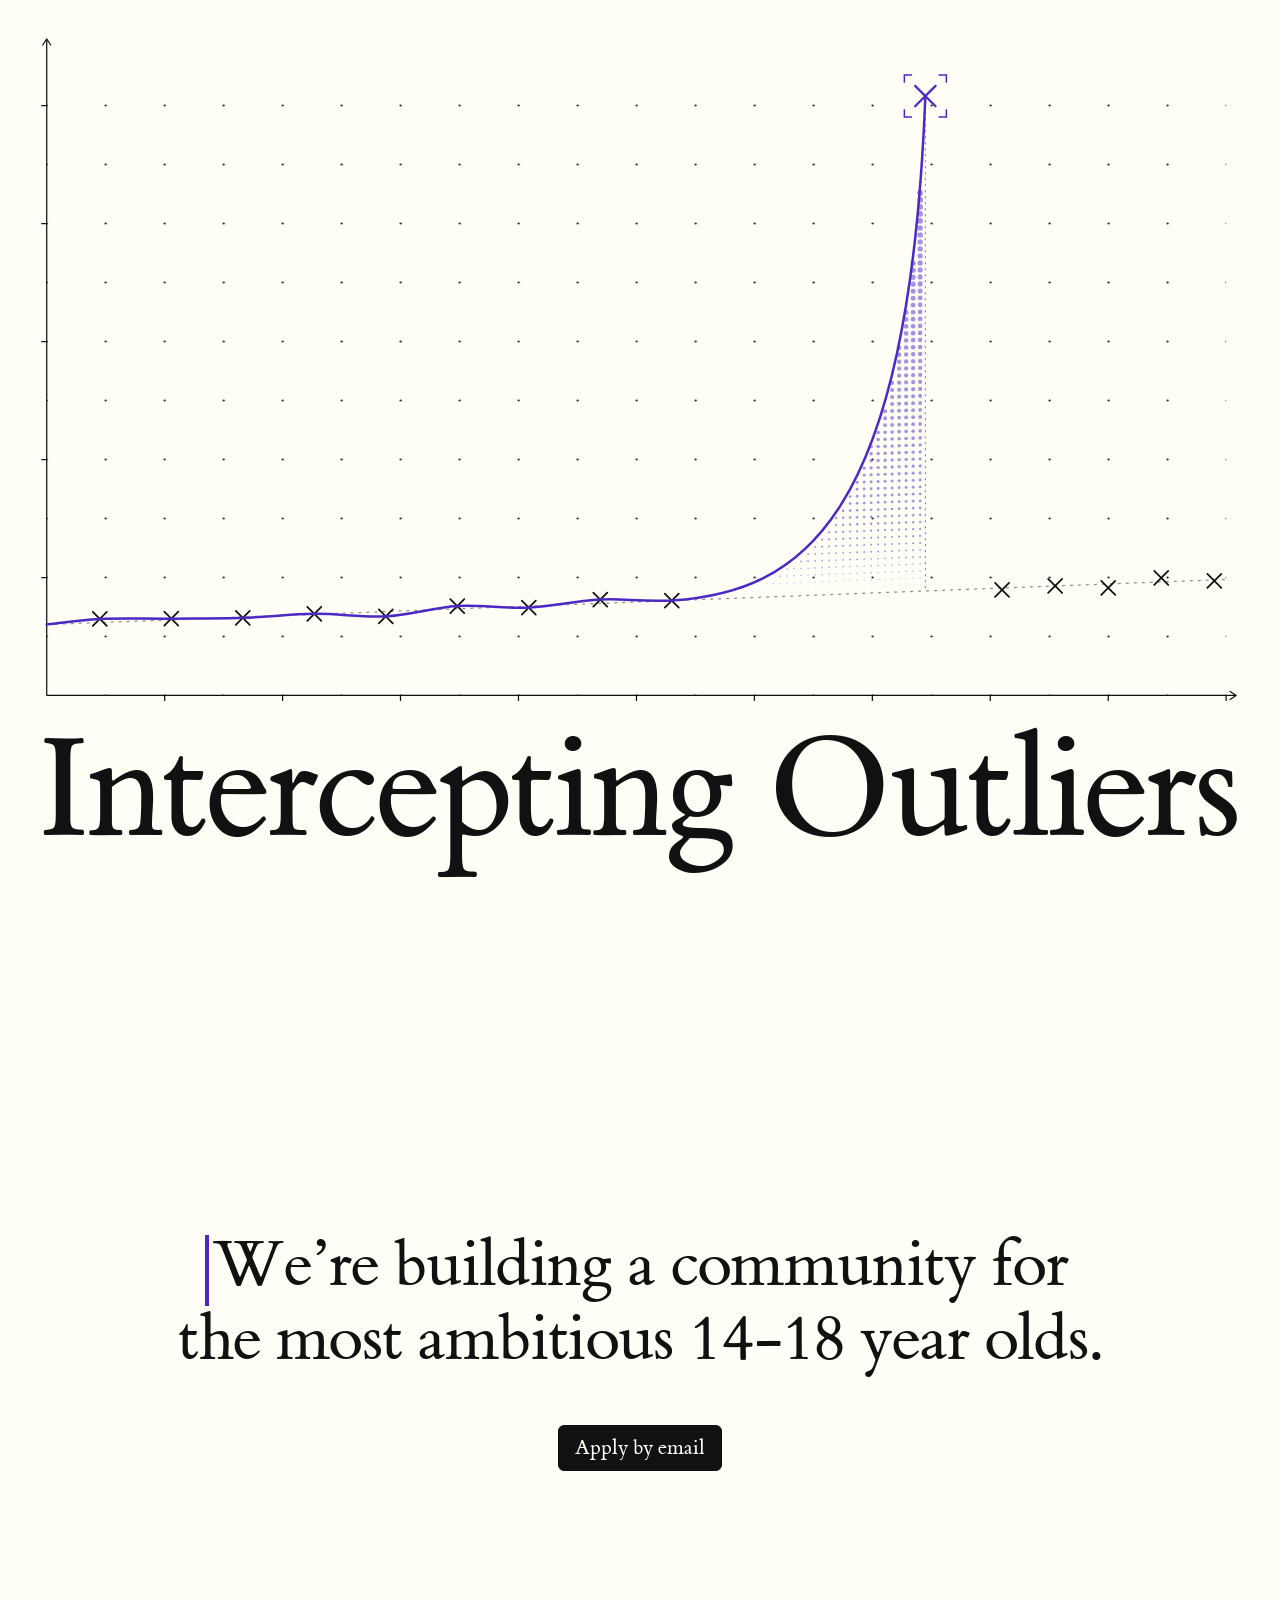
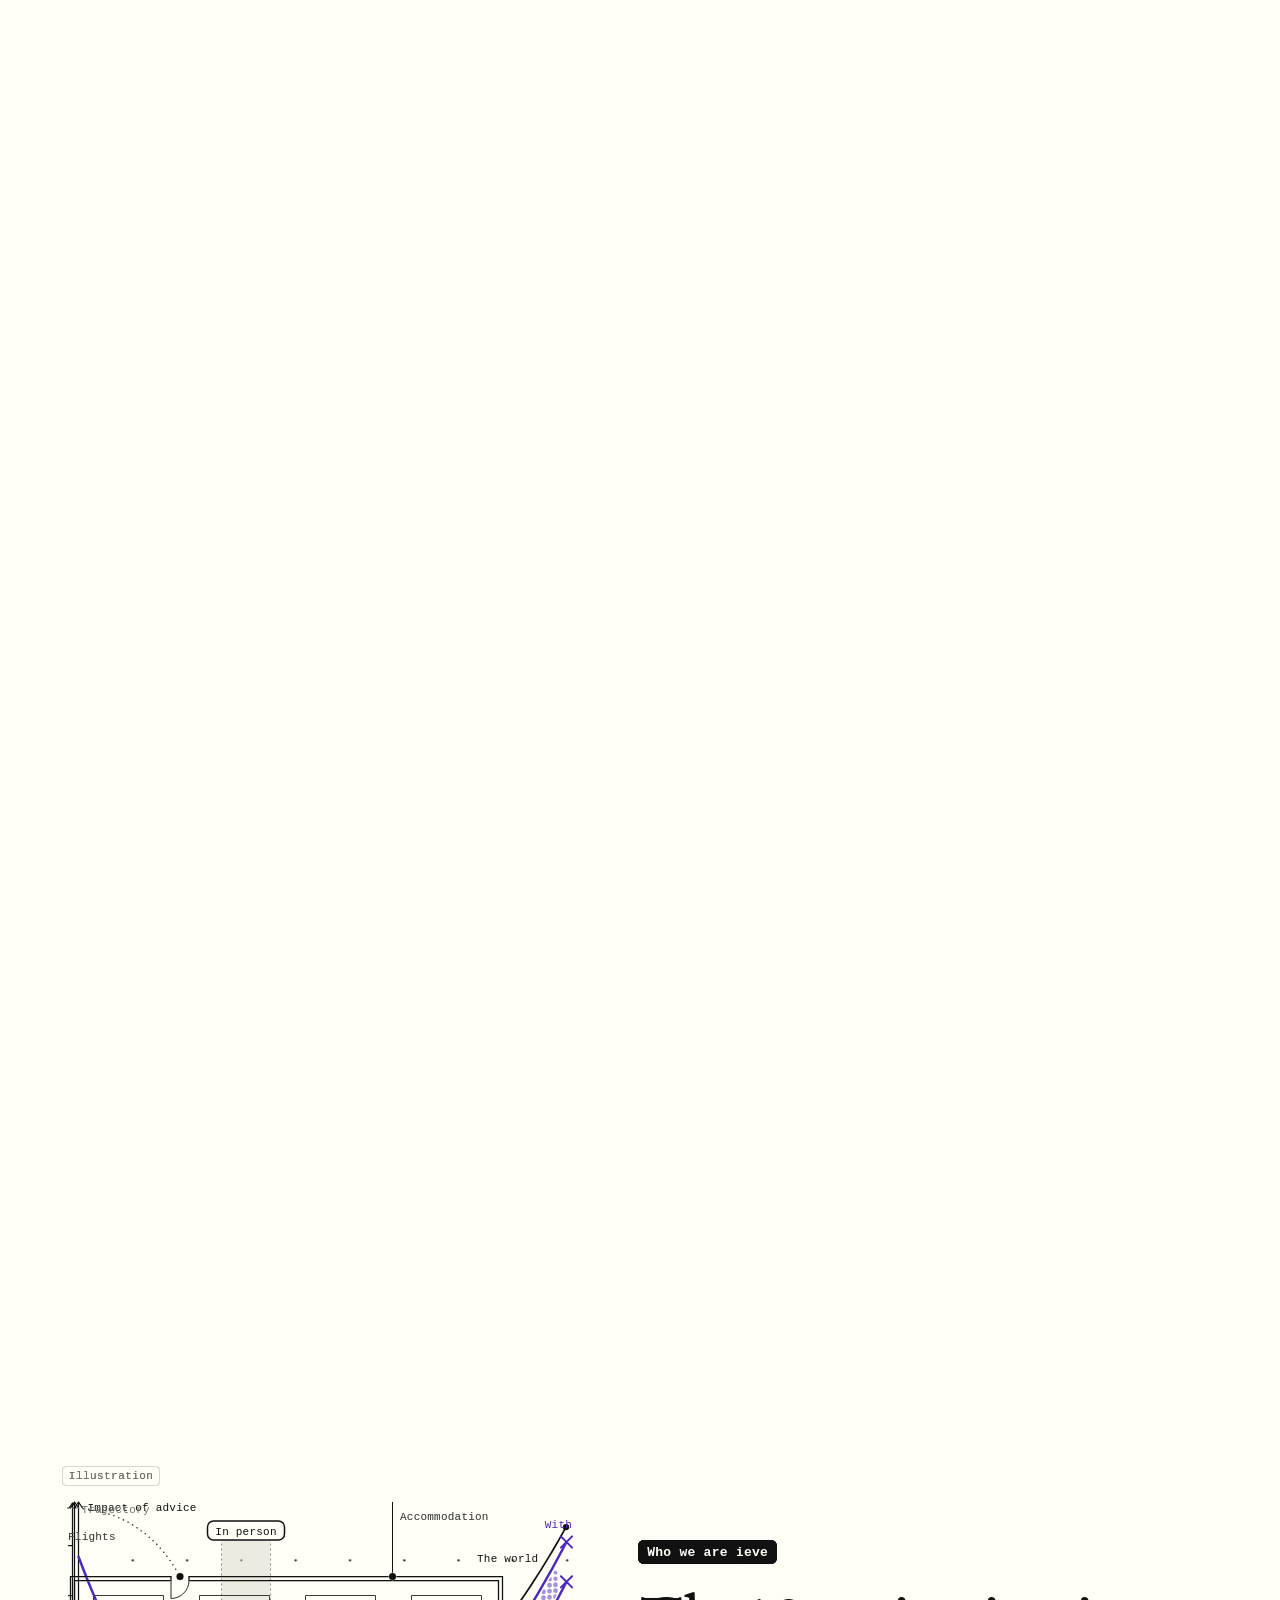
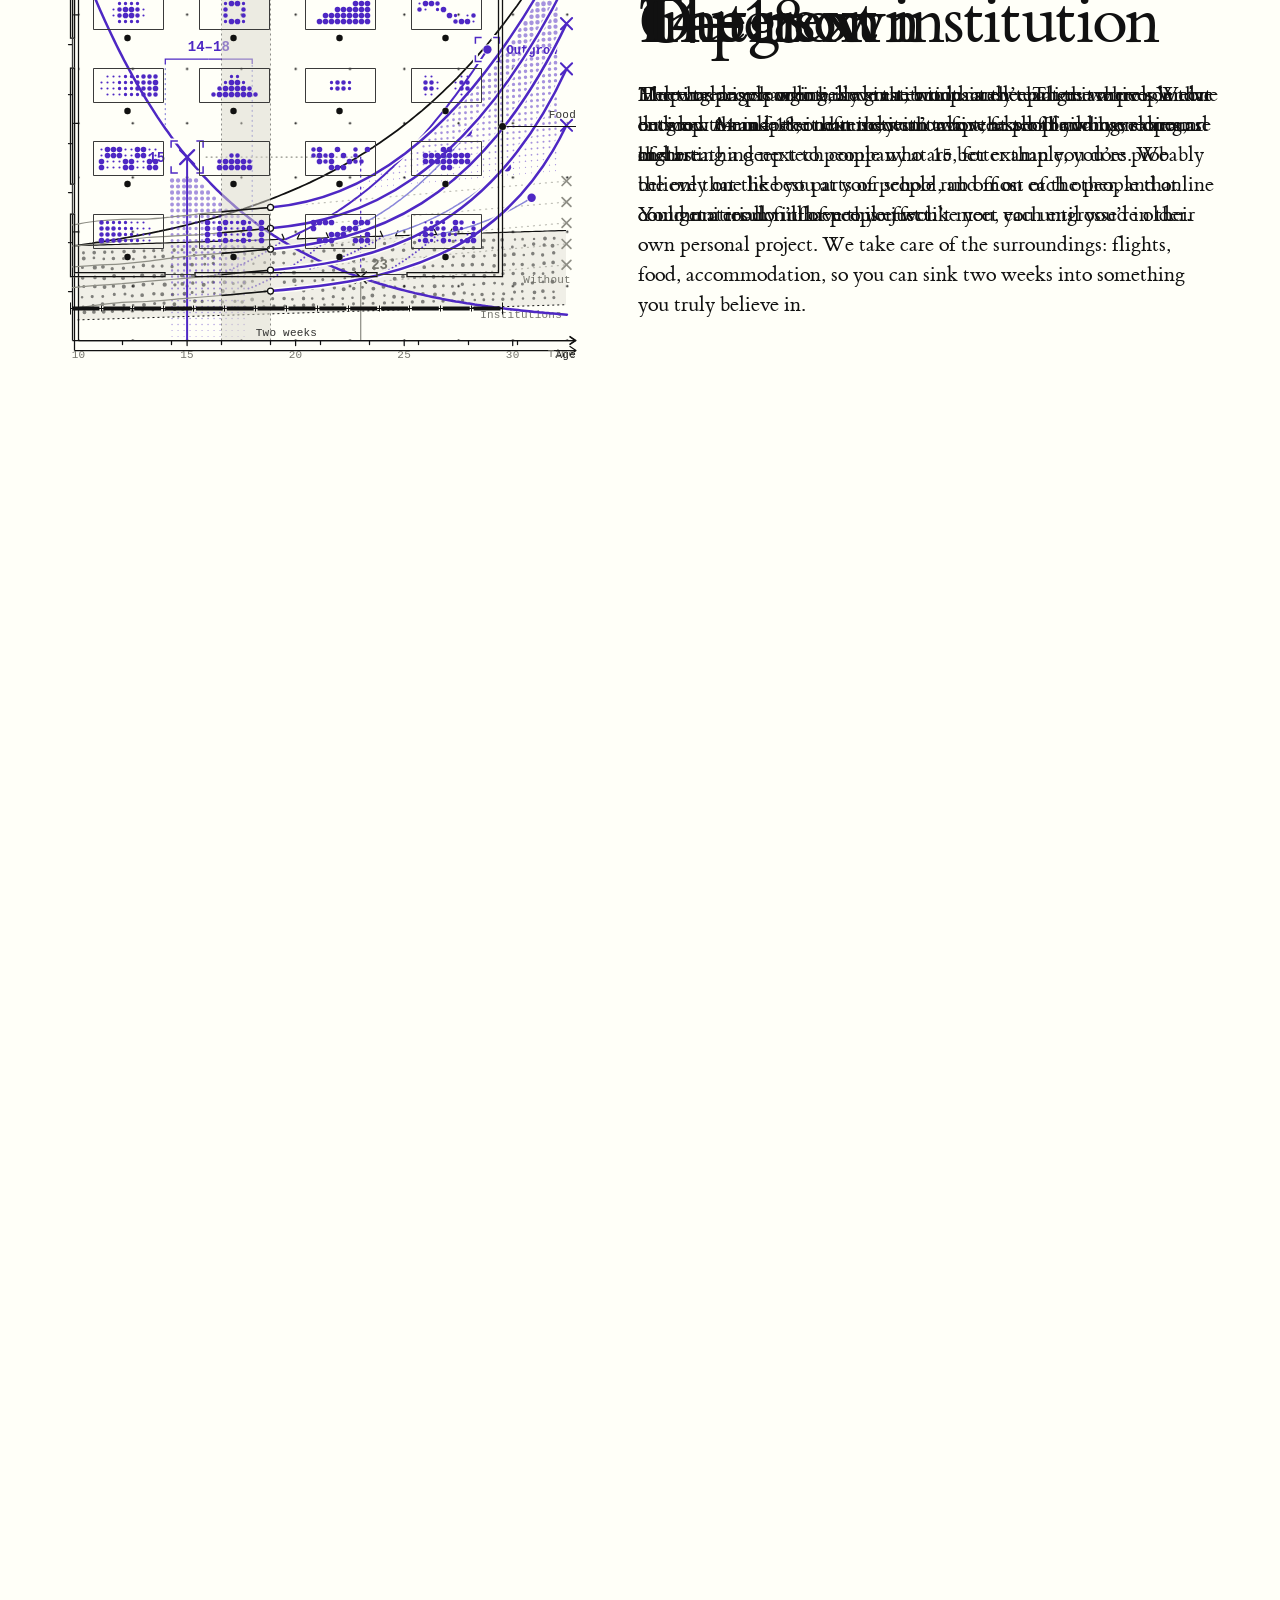
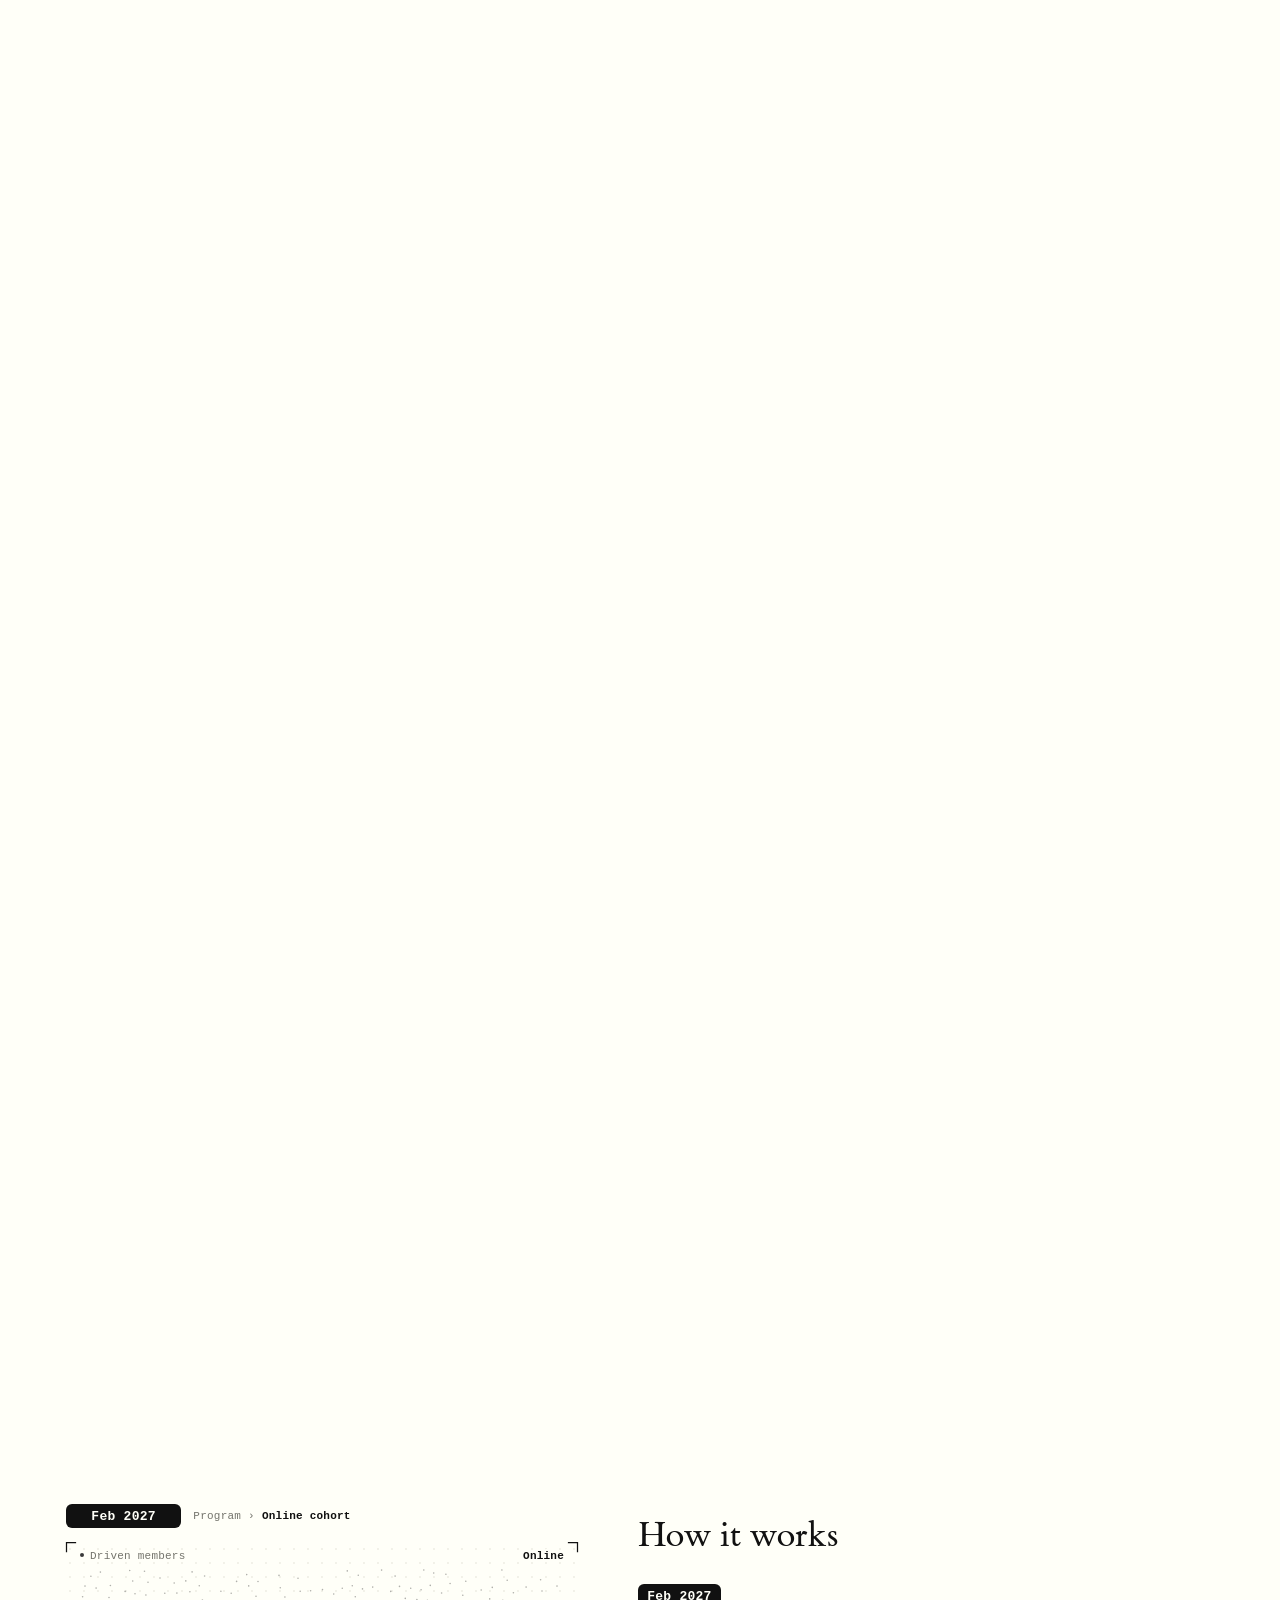
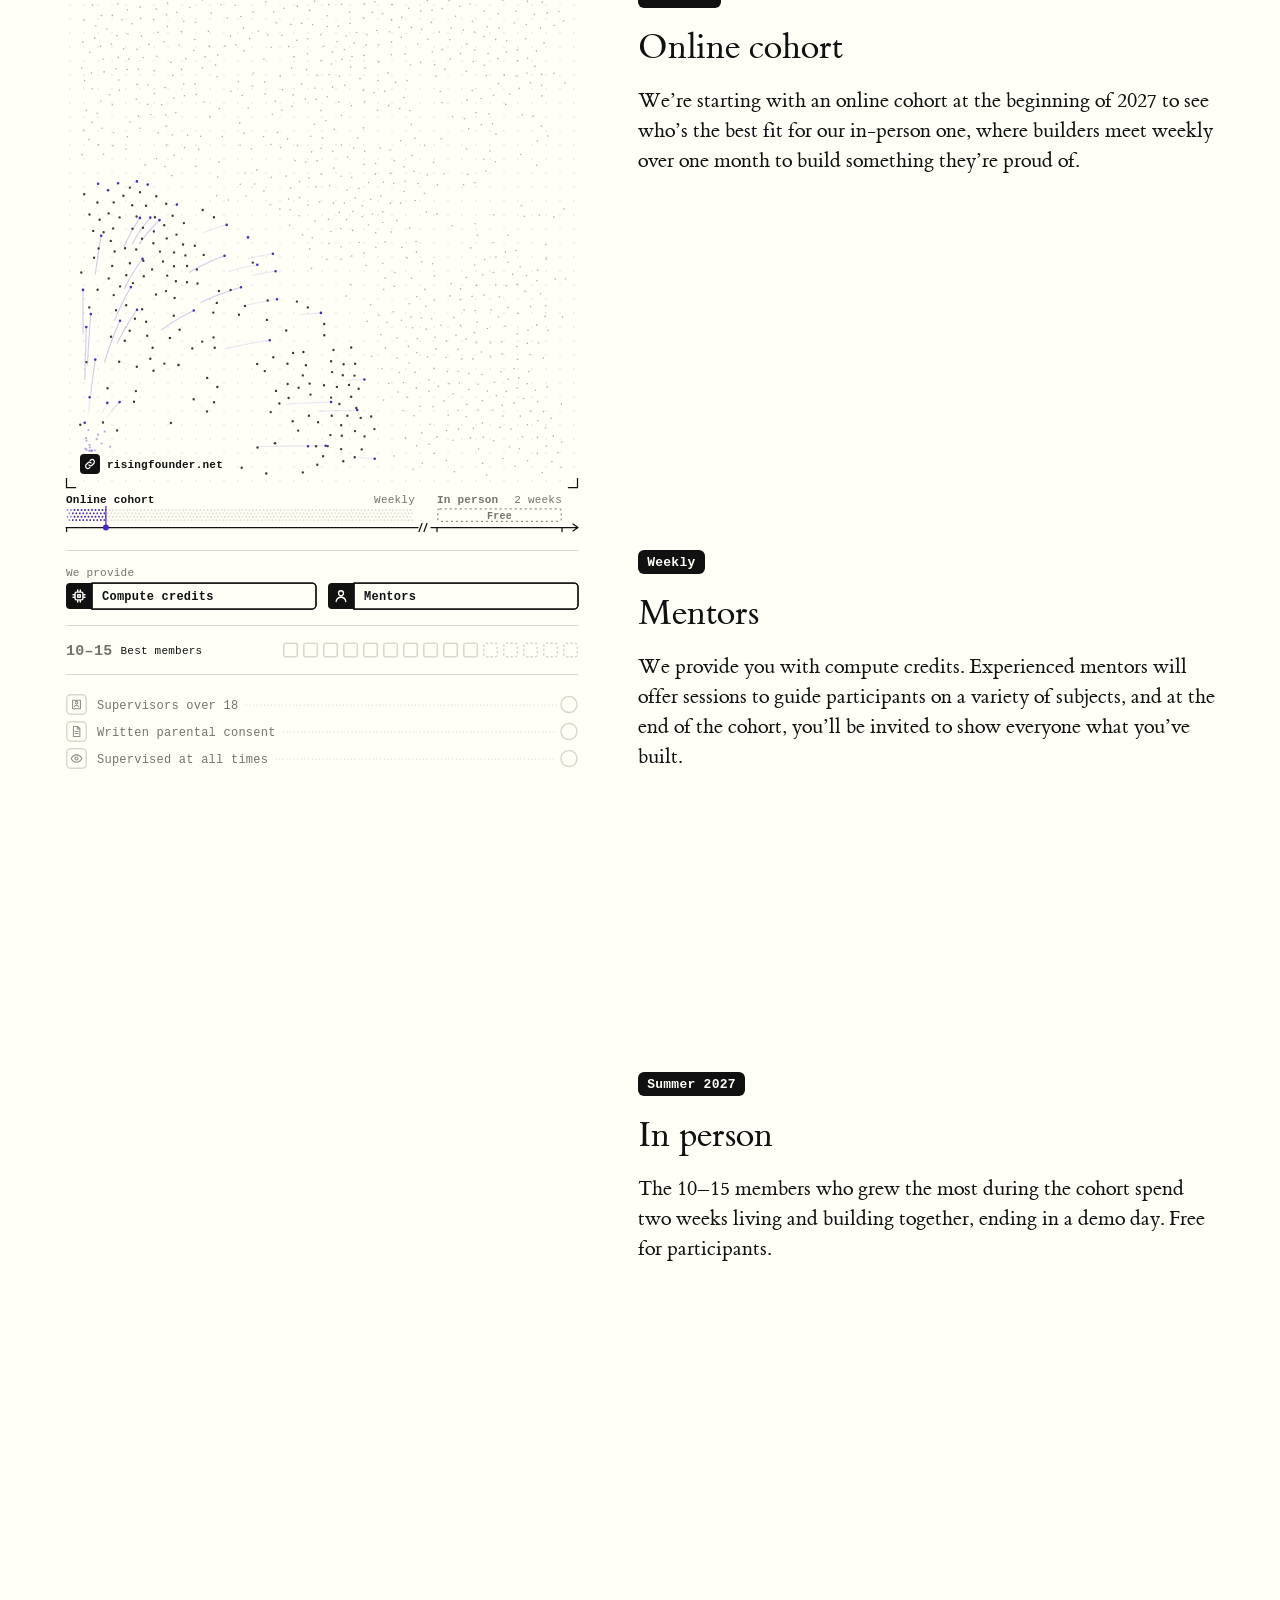
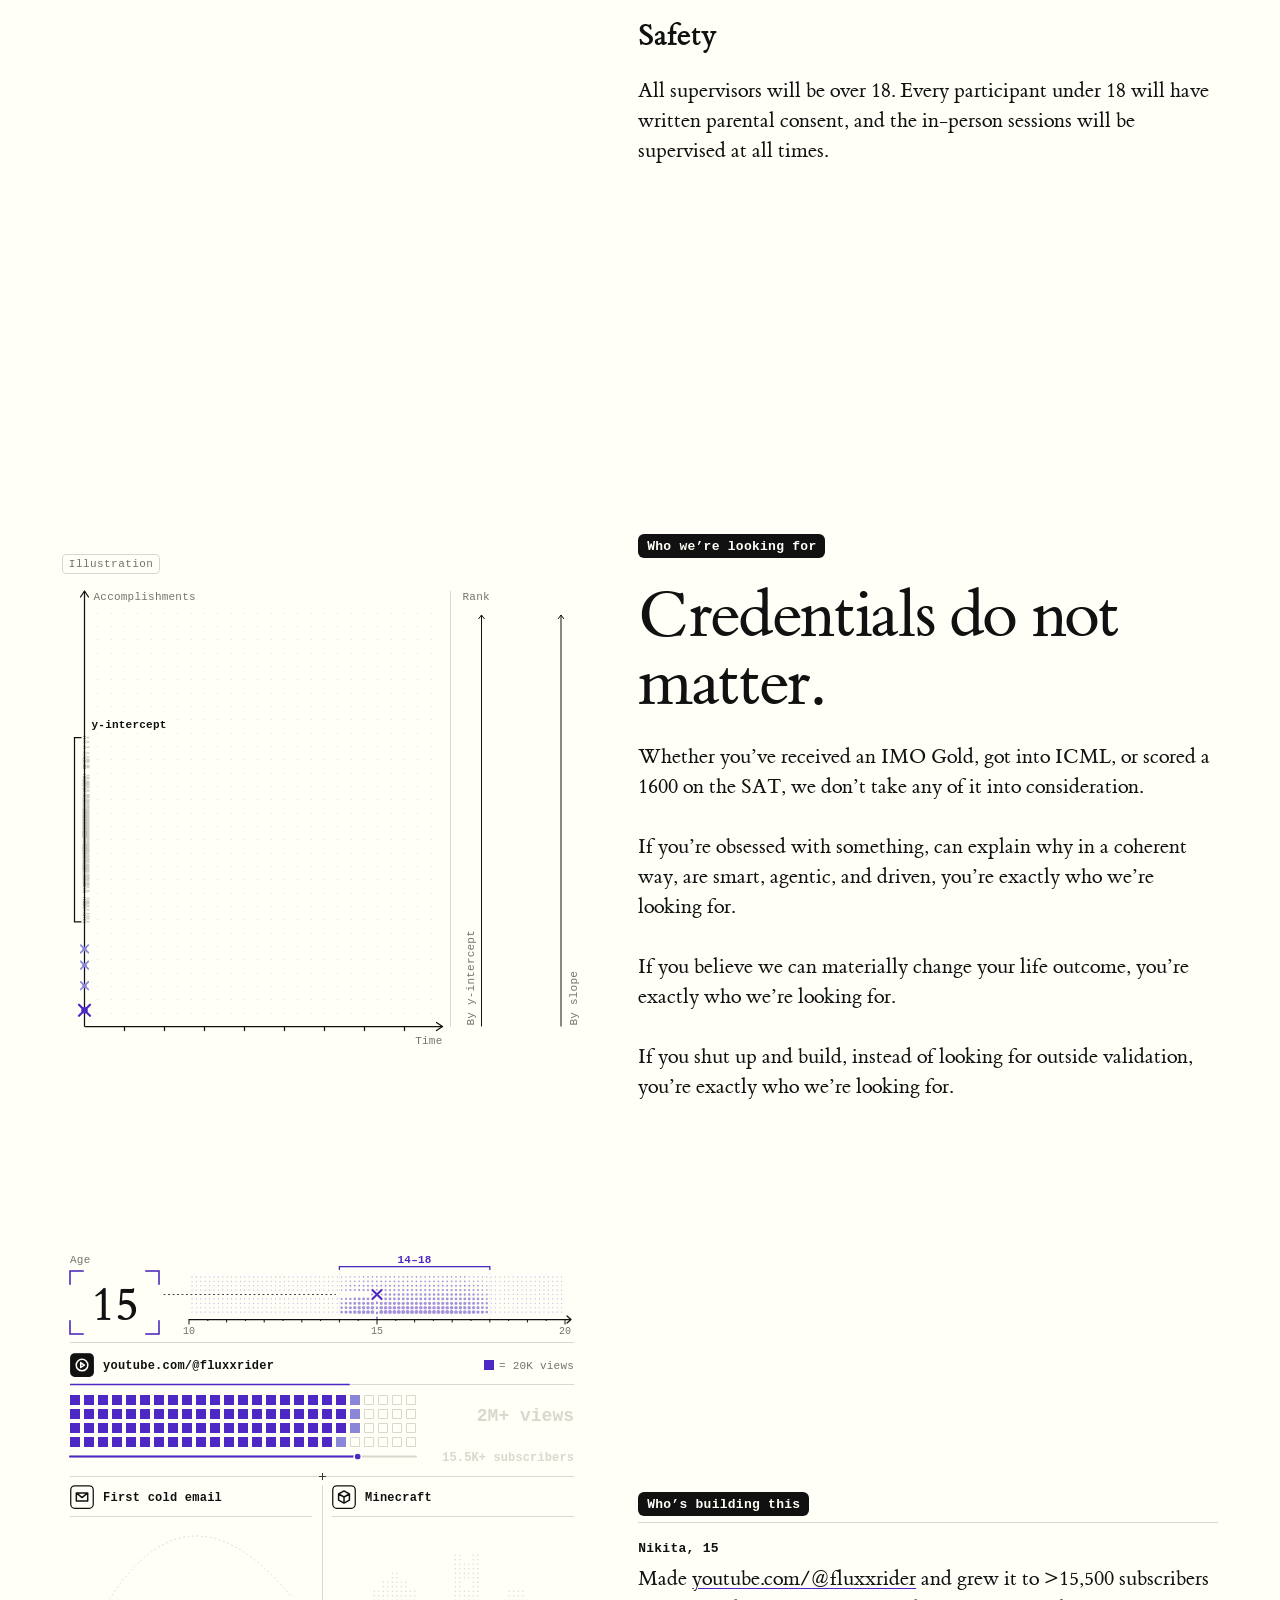
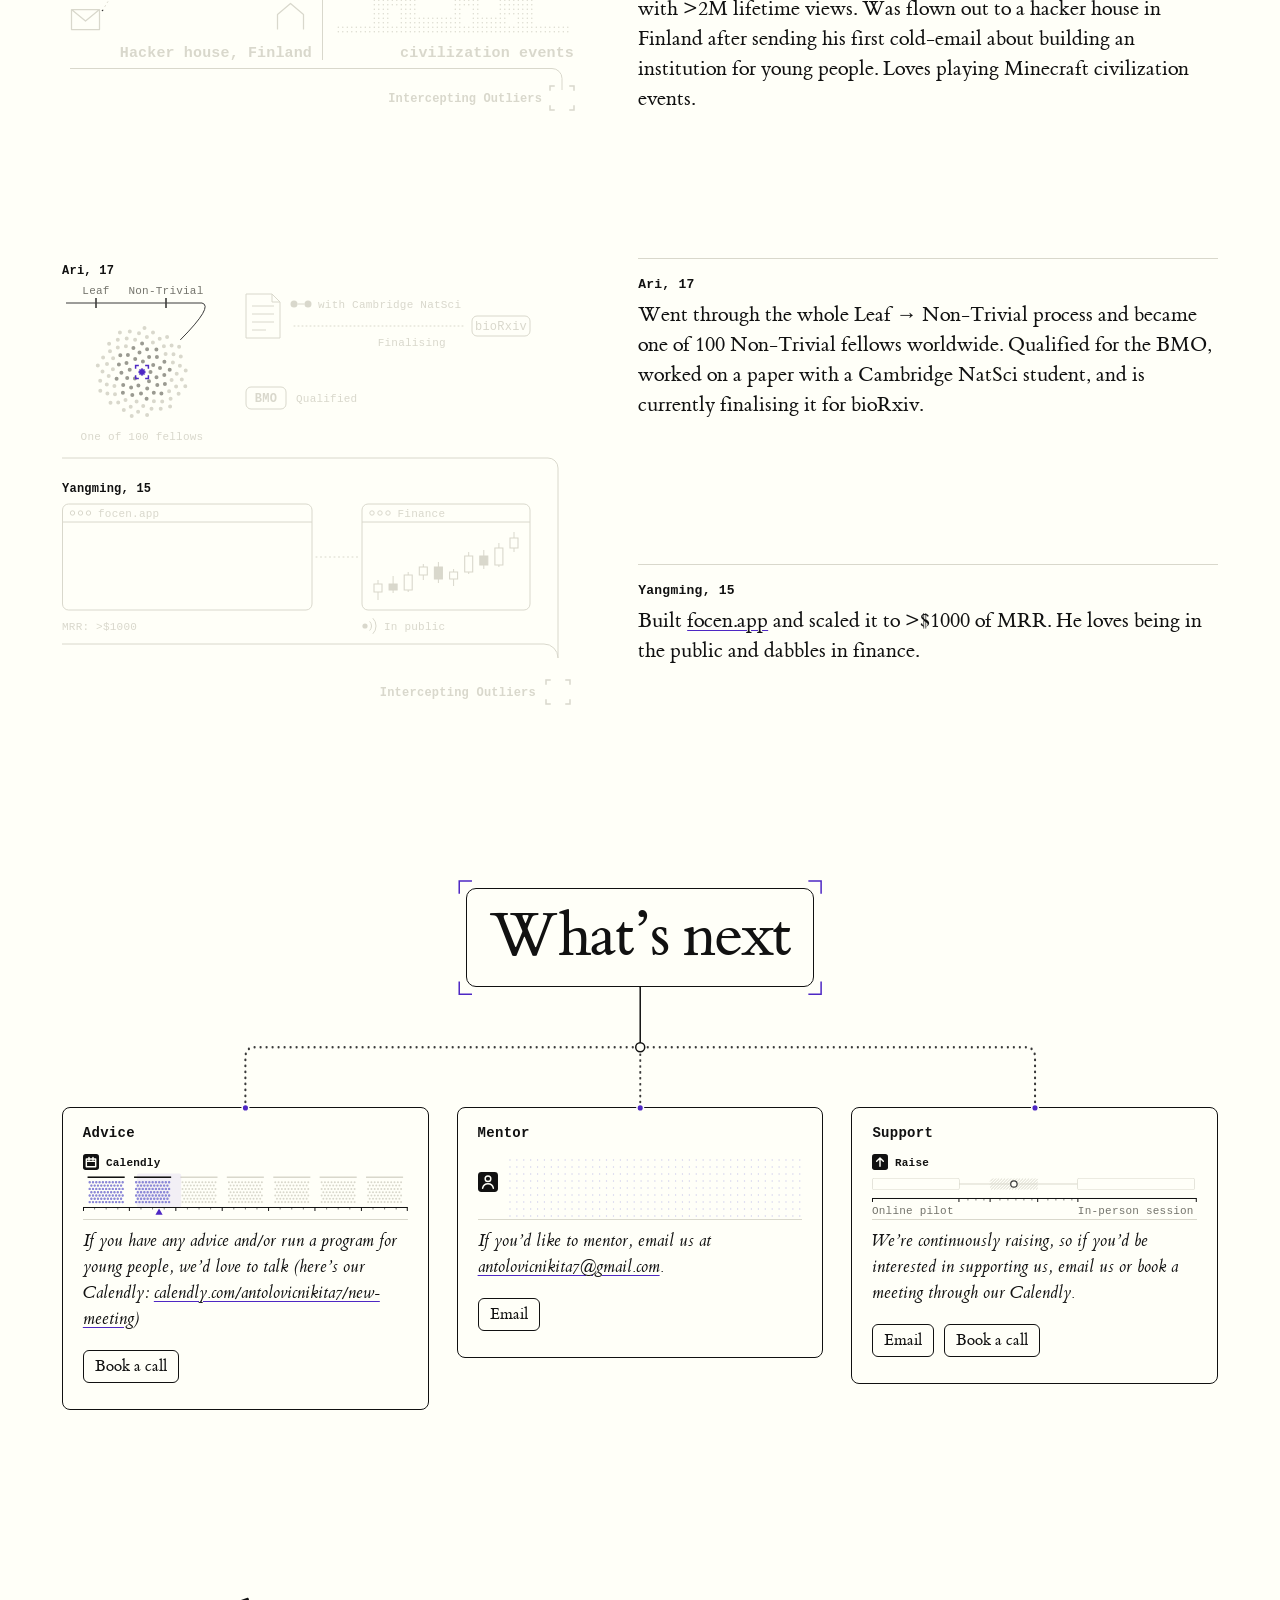
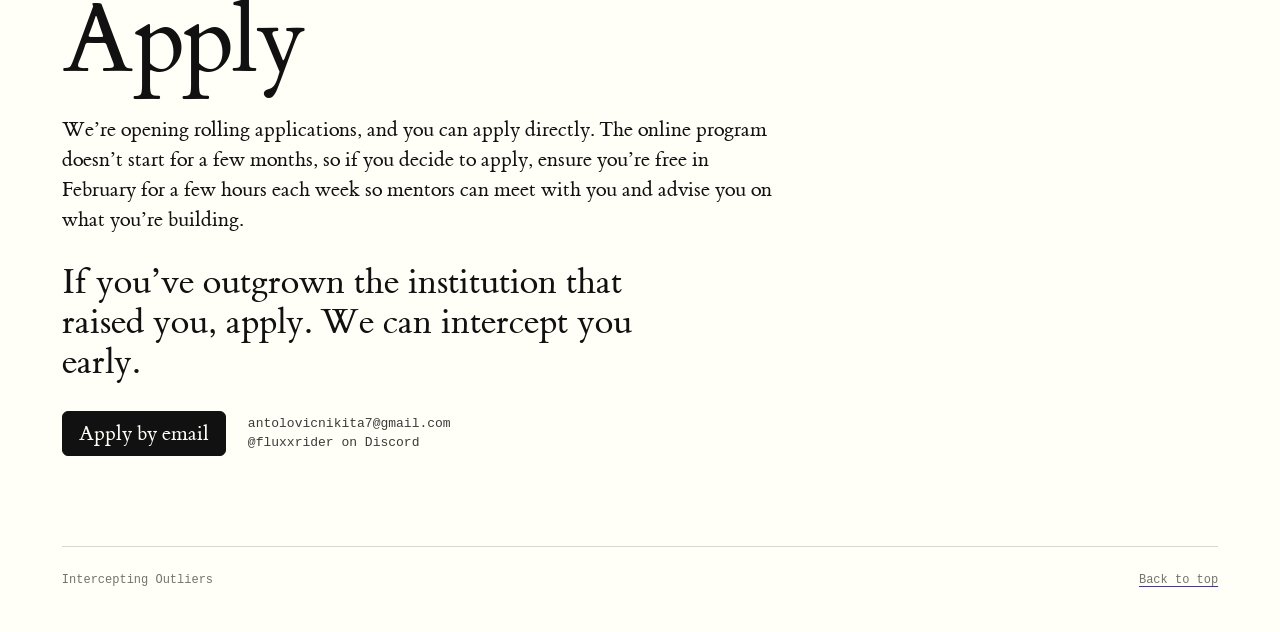
==== commit cc81c995: "Intro quote types itself on scroll; believe charts morph into each other Intro: the facts grid is go" ====
--- a/index.html
+++ b/index.html
@@ -17,7 +17,7 @@
 @font-face { font-family: 'et-book-fb'; src: local('Palatino Linotype'), local('Palatino'), local('Book Antiqua'); size-adjust: 91%; }
 </style>
 <style>
-:root{--serif: "et-book", "et-book-fb", Palatino, "Palatino Linotype", "Book Antiqua", Georgia, serif;--mono: ui-monospace, SFMono-Regular, Menlo, Monaco, Consolas, "Liberation Mono", monospace;--bg: #fffff8;--ink: #111;--ink-2: #3a3a3a;--muted: #74746c;--rule: #d9d8cc;--accent: #4e28c4;--accent-soft: #8a87d9;--series-2: #3b3b3b;--series-3: #8f8f86;--ease: cubic-bezier(.2, .7, .2, 1);--gutter: clamp(16px, 2.8vw, 44px);--gap: clamp(28px, 4.4vw, 72px);--panel: 520px;--read: 580px}*,*:before,*:after{box-sizing:border-box}html{scroll-padding-top:16px;scroll-padding-bottom:16px;-webkit-text-size-adjust:100%}html,body{margin:0;background:var(--bg);color:var(--ink)}body{font:400 21px/30px var(--serif);text-rendering:optimizeLegibility}p{margin:0 0 30px}a{color:inherit;text-decoration-line:underline;text-decoration-color:var(--accent);text-decoration-thickness:1px;text-underline-offset:3px}a:hover{color:var(--accent)}:focus-visible{outline:2px solid var(--accent);outline-offset:3px;border-radius:3px}.nw{white-space:nowrap}.sr-only{position:absolute;width:1px;height:1px;overflow:hidden;clip:rect(0 0 0 0);white-space:nowrap}.skip{position:absolute;left:12px;top:-60px;z-index:20;font:700 13px var(--mono);background:var(--ink);color:var(--bg);padding:8px 12px;border-radius:6px;text-decoration:none}.skip:focus{top:12px;color:var(--bg)}.wrap{width:100%;max-width:calc(var(--panel) + var(--read) + var(--gap) + 2 * var(--gutter));margin:0 auto;padding:0 var(--gutter)}.pill-ink,.date-pill{display:inline-block;font:700 13px/1 var(--mono);letter-spacing:.02em;background:var(--ink);color:var(--bg);border-radius:6px;padding:6px 9px 5px;margin:0}.pill{display:inline-block;font:inherit;font-size:18px;line-height:1.2;color:var(--ink);background:none;border:1.5px solid var(--ink);border-radius:6px;padding:6px 11px;text-decoration:none;cursor:pointer;transition:background-color .2s var(--ease),color .2s var(--ease)}.pill:hover,.pill:focus-visible{background:var(--ink);color:var(--bg)}.pill-solid{background:var(--ink);color:var(--bg)}.pill-solid:hover,.pill-solid:focus-visible{background:var(--accent);border-color:var(--accent);color:var(--bg)}.label{font:400 11px/1.3 var(--mono);letter-spacing:.02em;color:var(--muted)}.cols{display:grid;grid-template-columns:minmax(300px,var(--panel)) minmax(340px,var(--read));gap:var(--gap);justify-content:center;align-items:center}.copy>:last-child{margin-bottom:0}.tp{font:400 clamp(46px,5.4vw,68px)/1 var(--serif);letter-spacing:-.02em;margin:18px 0 24px}h2.sec,h3.ch-title{font:400 36px/40px var(--serif);margin:14px 0 18px}.dek{font-style:italic;color:var(--ink-2)}.fig{position:relative;width:100%;margin:0;aspect-ratio:10 / 9;max-height:min(74vh,600px)}.io-host{position:absolute;inset:0}.js .io-host.bake,.js .inv-viz.bake-d,.js .inv-viz.bake-m{opacity:0;animation:show 0s 2s forwards}.io-ready .io-host.bake,.io-ready .inv-viz.bake-d,.io-ready .inv-viz.bake-m{animation:none}.io-fail>.io-host.bake,.io-fail .inv-viz.bake-d,.io-fail .inv-viz.bake-m{opacity:1;animation:none}.bake-m{display:none}.io-host>svg,.io-host>canvas{position:absolute;inset:0;width:100%;height:100%;display:block;overflow:visible}.fig .tag{position:absolute;left:0;top:-30px;z-index:2;font:400 11px/1 var(--mono);letter-spacing:.04em;color:var(--muted);border:1px solid var(--rule);border-radius:4px;padding:4px 6px 3px}.od-c{display:inline-block;white-space:pre}.date-pill,.pill-ink{overflow:hidden;vertical-align:top}.intro{padding-top:clamp(40px,9vh,96px);padding-bottom:clamp(16px,3vh,40px);align-items:start}.lede{font:400 36px/40px var(--serif);margin:0 0 28px;max-width:16em}.facts{display:grid;grid-template-columns:1fr 1fr;gap:22px 28px;margin:6px 0 0;padding:18px 0 0;border-top:1px solid var(--rule)}.facts div{min-width:0}.facts dt{font:400 11px/1.3 var(--mono);letter-spacing:.02em;color:var(--muted);margin-bottom:6px}.facts dd{margin:0;font:700 15px/1.35 var(--mono)}.facts dd a{display:inline-block;padding-block:3px}.team{margin:0;display:grid;gap:22px;padding-top:18px;border-top:1px solid var(--rule)}.team div{min-width:0}.team dt{font:700 13px/1.3 var(--mono);letter-spacing:.02em;margin-bottom:6px}.team dd{margin:0}#who .team{border-top:0;padding-top:0;gap:28px}#who .team>div{border-top:1px solid var(--rule);padding-top:18px}@media (min-width: 960px){#who .scene:first-child .copy{align-self:end}#who .scene+.scene .copy{align-self:start}#who .scene+.scene .team{gap:calc(2*clamp(40px,8vh,88px))}}@media (min-width: 960px){.intro .facts{grid-column:1;grid-row:1}.intro .copy{grid-column:2;grid-row:1}}.scene{position:relative}.pin{padding-top:clamp(40px,8vh,88px);padding-bottom:clamp(40px,8vh,88px)}.story{display:grid;grid-template-columns:minmax(300px,var(--panel)) minmax(340px,var(--read));gap:var(--gap);justify-content:center;padding-top:clamp(40px,8vh,88px);padding-bottom:clamp(40px,8vh,88px)}.hud{position:sticky;top:14px;height:calc(100vh - 28px);align-self:start}.hud .fig{height:100%;aspect-ratio:auto;max-height:none}.chapter{min-height:58vh;padding-top:6vh}.chapters>.chapter:first-of-type{padding-top:10px}.chapter:last-child{min-height:50vh}.block{padding-top:clamp(48px,10vh,112px);padding-bottom:clamp(48px,10vh,112px)}.tree{position:relative;display:grid;grid-template-columns:repeat(3,minmax(0,1fr));gap:120px 28px;align-items:start}.tree>.io-host{z-index:0;pointer-events:none}.root{position:relative;z-index:1;grid-column:1 / -1;justify-self:center;margin:0;font:400 clamp(40px,5vw,64px)/1.05 var(--serif);letter-spacing:-.02em;border:1.5px solid var(--ink);border-radius:10px;padding:14px 22px 16px;background:var(--bg)}.branch{position:relative;z-index:1;border:1.5px solid var(--ink);border-radius:8px;padding:18px 20px 20px;background:var(--bg);font-size:18px;line-height:26px}.branch p{font-style:italic}.coda{margin:56px 0 0;text-align:center;font-style:italic;color:var(--ink-2)}.apply-note{max-width:34em;margin:0 0 28px}.branch h3{font:700 14px/1 var(--mono);letter-spacing:.02em;margin:0 0 14px}.branch p{margin:0 0 18px}.branch .pill{font-size:16px;margin:0 6px 6px 0}.branch a:not(.pill){overflow-wrap:anywhere}.apply h2{font:400 clamp(56px,8vw,104px)/1 var(--serif);letter-spacing:-.02em;margin:0 0 22px}.apply .row{display:flex;flex-wrap:wrap;gap:14px 22px;align-items:center}.apply .row .pill-solid{font-size:21px;padding:9px 16px}.contact{margin:0;font:400 13px/1.5 var(--mono);color:var(--ink-2)}.foot{display:flex;flex-wrap:wrap;justify-content:space-between;align-items:baseline;gap:10px 24px;padding-top:22px;padding-bottom:40px;background:linear-gradient(var(--rule),var(--rule)) var(--gutter) 0 / calc(100% - 2 * var(--gutter)) 1px no-repeat;font:400 12px/1.5 var(--mono);color:var(--muted)}.foot a{color:var(--muted);padding-block:3px}@media (max-width: 959px){html{scroll-padding-top:72px}.cols,.story{grid-template-columns:minmax(0,1fr)}.pin{padding-top:40px;padding-bottom:40px}.pin.cols{gap:28px}.fig{aspect-ratio:1 / .86;max-height:none}.story{gap:0;padding-top:24px;padding-bottom:32px}.hud{top:0;height:auto;z-index:5;background:var(--bg);margin:0 calc(-1 * var(--gutter));padding:8px var(--gutter) 9px;border-bottom:1px solid var(--rule)}.hud .fig{height:48px}.chapter,.chapter:last-child{min-height:0;padding-top:48px}.block{padding-top:64px;padding-bottom:64px}.tree{grid-template-columns:minmax(0,1fr);gap:26px;padding-left:30px}.root{justify-self:start}.bake-d{display:none}.bake-m{display:block}.no-js .tree>.io-host{display:none}.no-js .tree{padding-left:0}.no-js .hud{display:none}.lede{font-size:30px;line-height:34px}.fig .tag{top:-26px}}@media (min-width: 960px) and (max-width: 1279px){.no-js .tree>.io-host{display:none}.no-js .tree{row-gap:48px}}@media (max-width: 340px){.tp{font-size:42px}}@media (max-width: 420px){body{font-size:19px;line-height:28px}p{margin-bottom:28px}.facts{grid-template-columns:1fr;gap:16px}h2.sec,h3.ch-title{font-size:30px;line-height:34px}}@media (prefers-reduced-motion: reduce){.pill{transition:none}}@media (forced-colors: active){:root{--ink: CanvasText;--rule: GrayText;--series-3: GrayText;--muted: GrayText;--accent: Highlight;--accent-soft: Highlight}.io-host svg{--bg: Canvas}}.flock{position:fixed;inset:0;width:100%;height:100%;pointer-events:none;z-index:4;display:none}
+:root{--serif: "et-book", "et-book-fb", Palatino, "Palatino Linotype", "Book Antiqua", Georgia, serif;--mono: ui-monospace, SFMono-Regular, Menlo, Monaco, Consolas, "Liberation Mono", monospace;--bg: #fffff8;--ink: #111;--ink-2: #3a3a3a;--muted: #74746c;--rule: #d9d8cc;--accent: #4e28c4;--accent-soft: #8a87d9;--series-2: #3b3b3b;--series-3: #8f8f86;--ease: cubic-bezier(.2, .7, .2, 1);--gutter: clamp(16px, 2.8vw, 44px);--gap: clamp(28px, 4.4vw, 72px);--panel: 520px;--read: 580px}*,*:before,*:after{box-sizing:border-box}html{scroll-padding-top:16px;scroll-padding-bottom:16px;-webkit-text-size-adjust:100%}html,body{margin:0;background:var(--bg);color:var(--ink)}body{font:400 21px/30px var(--serif);text-rendering:optimizeLegibility}p{margin:0 0 30px}a{color:inherit;text-decoration-line:underline;text-decoration-color:var(--accent);text-decoration-thickness:1px;text-underline-offset:3px}a:hover{color:var(--accent)}:focus-visible{outline:2px solid var(--accent);outline-offset:3px;border-radius:3px}.nw{white-space:nowrap}.sr-only{position:absolute;width:1px;height:1px;overflow:hidden;clip:rect(0 0 0 0);white-space:nowrap}.skip{position:absolute;left:12px;top:-60px;z-index:20;font:700 13px var(--mono);background:var(--ink);color:var(--bg);padding:8px 12px;border-radius:6px;text-decoration:none}.skip:focus{top:12px;color:var(--bg)}.wrap{width:100%;max-width:calc(var(--panel) + var(--read) + var(--gap) + 2 * var(--gutter));margin:0 auto;padding:0 var(--gutter)}.pill-ink,.date-pill{display:inline-block;font:700 13px/1 var(--mono);letter-spacing:.02em;background:var(--ink);color:var(--bg);border-radius:6px;padding:6px 9px 5px;margin:0}.pill{display:inline-block;font:inherit;font-size:18px;line-height:1.2;color:var(--ink);background:none;border:1.5px solid var(--ink);border-radius:6px;padding:6px 11px;text-decoration:none;cursor:pointer;transition:background-color .2s var(--ease),color .2s var(--ease)}.pill:hover,.pill:focus-visible{background:var(--ink);color:var(--bg)}.pill-solid{background:var(--ink);color:var(--bg)}.pill-solid:hover,.pill-solid:focus-visible{background:var(--accent);border-color:var(--accent);color:var(--bg)}.label{font:400 11px/1.3 var(--mono);letter-spacing:.02em;color:var(--muted)}.cols{display:grid;grid-template-columns:minmax(300px,var(--panel)) minmax(340px,var(--read));gap:var(--gap);justify-content:center;align-items:center}.copy>:last-child{margin-bottom:0}.tp{font:400 clamp(46px,5.4vw,68px)/1 var(--serif);letter-spacing:-.02em;margin:18px 0 24px}h2.sec,h3.ch-title{font:400 36px/40px var(--serif);margin:14px 0 18px}.dek{font-style:italic;color:var(--ink-2)}.fig{position:relative;width:100%;margin:0;aspect-ratio:10 / 9;max-height:min(74vh,600px)}.io-host{position:absolute;inset:0}.js .io-host.bake,.js .inv-viz.bake-d,.js .inv-viz.bake-m{opacity:0;animation:show 0s 2s forwards}.io-ready .io-host.bake,.io-ready .inv-viz.bake-d,.io-ready .inv-viz.bake-m{animation:none}.io-fail>.io-host.bake,.io-fail .inv-viz.bake-d,.io-fail .inv-viz.bake-m{opacity:1;animation:none}.bake-m{display:none}.io-host>svg,.io-host>canvas{position:absolute;inset:0;width:100%;height:100%;display:block;overflow:visible}.fig .tag{position:absolute;left:0;top:-30px;z-index:2;font:400 11px/1 var(--mono);letter-spacing:.04em;color:var(--muted);border:1px solid var(--rule);border-radius:4px;padding:4px 6px 3px}.od-c{display:inline-block;white-space:pre}.date-pill,.pill-ink{overflow:hidden;vertical-align:top}.lede{font:400 36px/40px var(--serif);margin:0 0 28px;max-width:16em}.team{margin:0;display:grid;gap:22px;padding-top:18px;border-top:1px solid var(--rule)}.team div{min-width:0}.team dt{font:700 13px/1.3 var(--mono);letter-spacing:.02em;margin-bottom:6px}.team dd{margin:0}#who .team{border-top:0;padding-top:0;gap:28px}#who .team>div{border-top:1px solid var(--rule);padding-top:18px}@media (min-width: 960px){#who .scene:first-child .copy{align-self:end}#who .scene+.scene .copy{align-self:start}#who .scene+.scene .team{gap:calc(2*clamp(40px,8vh,88px))}}.scene{position:relative}.pin{padding-top:clamp(40px,8vh,88px);padding-bottom:clamp(40px,8vh,88px)}.story{display:grid;grid-template-columns:minmax(300px,var(--panel)) minmax(340px,var(--read));gap:var(--gap);justify-content:center;padding-top:clamp(40px,8vh,88px);padding-bottom:clamp(40px,8vh,88px)}.hud{position:sticky;top:14px;height:calc(100vh - 28px);align-self:start}.hud .fig{height:100%;aspect-ratio:auto;max-height:none}.chapter{min-height:58vh;padding-top:6vh}.chapters>.chapter:first-of-type{padding-top:10px}.chapter:last-child{min-height:50vh}.block{padding-top:clamp(48px,10vh,112px);padding-bottom:clamp(48px,10vh,112px)}.tree{position:relative;display:grid;grid-template-columns:repeat(3,minmax(0,1fr));gap:120px 28px;align-items:start}.tree>.io-host{z-index:0;pointer-events:none}.root{position:relative;z-index:1;grid-column:1 / -1;justify-self:center;margin:0;font:400 clamp(40px,5vw,64px)/1.05 var(--serif);letter-spacing:-.02em;border:1.5px solid var(--ink);border-radius:10px;padding:14px 22px 16px;background:var(--bg)}.branch{position:relative;z-index:1;border:1.5px solid var(--ink);border-radius:8px;padding:18px 20px 20px;background:var(--bg);font-size:18px;line-height:26px}.branch p{font-style:italic}.coda{margin:56px 0 0;text-align:center;font-style:italic;color:var(--ink-2)}.apply-note{max-width:34em;margin:0 0 28px}.branch h3{font:700 14px/1 var(--mono);letter-spacing:.02em;margin:0 0 14px}.branch p{margin:0 0 18px}.branch .pill{font-size:16px;margin:0 6px 6px 0}.branch a:not(.pill){overflow-wrap:anywhere}.apply h2{font:400 clamp(56px,8vw,104px)/1 var(--serif);letter-spacing:-.02em;margin:0 0 22px}.apply .row{display:flex;flex-wrap:wrap;gap:14px 22px;align-items:center}.apply .row .pill-solid{font-size:21px;padding:9px 16px}.contact{margin:0;font:400 13px/1.5 var(--mono);color:var(--ink-2)}.foot{display:flex;flex-wrap:wrap;justify-content:space-between;align-items:baseline;gap:10px 24px;padding-top:22px;padding-bottom:40px;background:linear-gradient(var(--rule),var(--rule)) var(--gutter) 0 / calc(100% - 2 * var(--gutter)) 1px no-repeat;font:400 12px/1.5 var(--mono);color:var(--muted)}.foot a{color:var(--muted);padding-block:3px}@media (max-width: 959px){html{scroll-padding-top:72px}.cols,.story{grid-template-columns:minmax(0,1fr)}.pin{padding-top:40px;padding-bottom:40px}.pin.cols{gap:28px}.fig{aspect-ratio:1 / .86;max-height:none}.story{gap:0;padding-top:24px;padding-bottom:32px}.hud{top:0;height:auto;z-index:5;background:var(--bg);margin:0 calc(-1 * var(--gutter));padding:8px var(--gutter) 9px;border-bottom:1px solid var(--rule)}.hud .fig{height:48px}.chapter,.chapter:last-child{min-height:0;padding-top:48px}.block{padding-top:64px;padding-bottom:64px}.tree{grid-template-columns:minmax(0,1fr);gap:26px;padding-left:30px}.root{justify-self:start}.bake-d{display:none}.bake-m{display:block}.no-js .tree>.io-host{display:none}.no-js .tree{padding-left:0}.no-js .hud{display:none}.lede{font-size:30px;line-height:34px}.fig .tag{top:-26px}}@media (min-width: 960px) and (max-width: 1279px){.no-js .tree>.io-host{display:none}.no-js .tree{row-gap:48px}}@media (max-width: 340px){.tp{font-size:42px}}@media (max-width: 420px){body{font-size:19px;line-height:28px}p{margin-bottom:28px}h2.sec,h3.ch-title{font-size:30px;line-height:34px}}@media (prefers-reduced-motion: reduce){.pill{transition:none}}@media (forced-colors: active){:root{--ink: CanvasText;--rule: GrayText;--series-3: GrayText;--muted: GrayText;--accent: Highlight;--accent-soft: Highlight}.io-host svg{--bg: Canvas}}.flock{position:fixed;inset:0;width:100%;height:100%;pointer-events:none;z-index:4;display:none}
 .hero{position:relative;height:100vh;height:100svh;min-height:520px;min-height:min(520px,100svh);overflow:clip;display:flex;flex-direction:column;padding:clamp(14px,3vh,32px) var(--gutter) clamp(20px,4.6vh,52px);container-type:inline-size}.stage{position:relative;flex:1 1 auto;min-height:0}.stage svg,.stage canvas{position:absolute;inset:0;width:100%;height:100%}.stage svg{overflow:visible}.title{margin:clamp(8px,1.6vh,18px) 0 0;font-weight:400;line-height:.9;letter-spacing:-.02em;font-kerning:none;white-space:nowrap;font-size:calc((100vw - 2 * var(--gutter)) / 8.1);font-size:calc(100cqw / 8.04)}.title .w{display:inline}.title .ch{display:inline-block}.js .title.pre{opacity:.002;animation:show 0s 6s forwards}@keyframes show{to{opacity:1}}@media (max-width: 640px){.title{font-size:calc((100vw - 2 * var(--gutter)) / 4.72);font-size:calc(100cqw / 4.68);line-height:.92}.title .w{display:block}}#gp circle{fill:var(--ink)}.ax{stroke:var(--ink);stroke-width:1.25;fill:none}.arw,.tk{stroke:var(--ink);stroke-width:1.25;fill:none;stroke-linecap:round;stroke-linejoin:round}.trend{stroke:var(--series-3);stroke-width:1.25;stroke-dasharray:3 5;fill:none}.x path{stroke:var(--ink);stroke-width:1.75;stroke-linecap:round;fill:none;transform-box:fill-box;transform-origin:center}.curve{stroke:var(--accent);stroke-width:2.5;stroke-linecap:round;stroke-linejoin:round;fill:none}.resid{stroke:var(--accent);stroke-width:1;stroke-dasharray:2 4;fill:none;opacity:.75;transform-box:fill-box;transform-origin:50% 0}.out path{stroke-width:2.25}.out path.hit{stroke:var(--accent)}.ret{transform-box:fill-box;transform-origin:center}.ret path{stroke:var(--accent);stroke-width:1.5;fill:none;stroke-linecap:square;vector-effect:non-scaling-stroke}.head{fill:var(--accent);opacity:0}.ping{fill:none;stroke:var(--accent);stroke-width:1.25;vector-effect:non-scaling-stroke;transform-box:fill-box;transform-origin:center}@media (max-width: 599px){.no-js .hero{height:auto;min-height:0}.no-js .stage{flex:none;aspect-ratio:1360 / 640}}
 [data-fig=outgrow] .og-svg{overflow:visible}[data-fig=outgrow] text{font-family:var(--mono);font-size:11px;letter-spacing:.02em;fill:var(--muted)}[data-fig=outgrow] .og-ink{fill:var(--ink)}[data-fig=outgrow] .og-acc{fill:var(--accent);font-weight:700;font-size:12px;letter-spacing:.01em}[data-fig=outgrow] .og-ax{stroke:var(--ink);stroke-width:1.25;fill:none}[data-fig=outgrow] .og-arw,[data-fig=outgrow] .og-tk{stroke:var(--ink);stroke-width:1.25;fill:none;stroke-linecap:round;stroke-linejoin:round}[data-fig=outgrow] .og-band{fill:var(--rule);fill-opacity:.4;stroke:none}[data-fig=outgrow] .og-floor{stroke:var(--ink);stroke-width:1;stroke-dasharray:2 3;opacity:.45;fill:none}[data-fig=outgrow] .og-ceil{stroke:var(--ink);stroke-width:1.25;fill:none;stroke-linejoin:round}[data-fig=outgrow] .og-shard{stroke:var(--ink);stroke-width:1.25;fill:none;stroke-linecap:round}[data-fig=outgrow] .og-crowd{fill:var(--ink);fill-opacity:.5;stroke:none}[data-fig=outgrow] .og-world{stroke:var(--ink);stroke-width:1.75;fill:none;stroke-linecap:round;stroke-linejoin:round}[data-fig=outgrow] .og-whead{fill:var(--ink)}[data-fig=outgrow] .og-trace{stroke:var(--accent);stroke-width:2;fill:none;stroke-dasharray:0 4;stroke-linecap:round;opacity:.85}[data-fig=outgrow] .og-trail{stroke:var(--accent-soft);stroke-width:1.5;fill:none;stroke-linecap:round;stroke-linejoin:round}[data-fig=outgrow] .og-trail-lead{stroke:var(--accent);stroke-width:2}[data-fig=outgrow] .og-head{fill:var(--accent);stroke:var(--bg);stroke-width:1.5;paint-order:stroke}[data-fig=outgrow] .og-ret path{stroke:var(--accent);stroke-width:1.5;fill:none;stroke-linecap:square;vector-effect:non-scaling-stroke}[data-fig=outgrow] .og-ret .og-halo{stroke:var(--bg);stroke-width:5}[data-fig=outgrow] .og-ping{fill:none;stroke:var(--accent);stroke-width:1.25;vector-effect:non-scaling-stroke;transform-box:fill-box;transform-origin:center;opacity:0}
 [data-fig=age] .ag-svg{overflow:visible}[data-fig=age] .ag-dot{fill:var(--ink)}[data-fig=age] .ag-ht-svg{fill:var(--accent);fill-opacity:.5;stroke:none;display:none}[data-fig=age] .ag-ht-svg.is-on{display:inline}[data-fig=age] .ag-ax{stroke:var(--ink);stroke-width:1.25;fill:none}[data-fig=age] .ag-arw,[data-fig=age] .ag-tk{stroke:var(--ink);stroke-width:1.25;fill:none;stroke-linecap:round;stroke-linejoin:round}[data-fig=age] text{font-family:var(--mono);font-size:11px;letter-spacing:.02em;fill:var(--muted)}[data-fig=age] .ag-name{fill:var(--ink)}[data-fig=age] .ag-val{font-weight:700;font-size:14px;letter-spacing:0}[data-fig=age] .ag-acc{fill:var(--accent)}[data-fig=age] .ag-v23{fill:var(--muted)}[data-fig=age] .ag-curve{stroke:var(--accent);stroke-width:2.5;fill:none;stroke-linecap:round;stroke-linejoin:round}[data-fig=age] .ag-head{fill:var(--accent)}[data-fig=age] .ag-edge{stroke:var(--accent-soft);stroke-width:1.25;stroke-dasharray:1 4;stroke-linecap:round}[data-fig=age] .ag-brk{stroke:var(--accent);stroke-width:1.25;fill:none;stroke-linecap:butt;stroke-linejoin:miter}[data-fig=age] .ag-stem15{stroke:var(--accent);stroke-width:2;stroke-linecap:butt}[data-fig=age] .ag-stem23{stroke:var(--series-3);stroke-width:1.25;stroke-linecap:butt}[data-fig=age] .ag-guide{stroke:var(--series-3);stroke-width:1.25;stroke-dasharray:1 4;stroke-linecap:round}[data-fig=age] .ag-resid{stroke:var(--accent);stroke-width:1.25;stroke-dasharray:2 4;stroke-linecap:round}[data-fig=age] .ag-x path{stroke:var(--ink);stroke-width:1.75;stroke-linecap:round;fill:none}[data-fig=age] .ag-x15 path{stroke:var(--accent);stroke-width:2.25}[data-fig=age] .ag-ret path{stroke:var(--accent);stroke-width:1.5;fill:none;stroke-linecap:square;vector-effect:non-scaling-stroke}[data-fig=age] .ag-ret .ag-halo{stroke:var(--bg);stroke-width:5}[data-fig=age] .ag-ping{fill:none;stroke:var(--accent);stroke-width:1.25;vector-effect:non-scaling-stroke;transform-box:fill-box;transform-origin:center;opacity:0}
@@ -28,6 +28,8 @@
 [data-fig=builder] text{font-family:var(--mono)}[data-fig=builder] .b-mic{font-weight:400;font-size:11px;letter-spacing:.02em;fill:var(--muted)}[data-fig=builder] .b-bold{font-weight:700}[data-fig=builder] .b-acc{fill:var(--accent)}[data-fig=builder] .b-ttl{font-weight:700;font-size:12px;letter-spacing:.02em;fill:var(--ink)}[data-fig=builder] .b-val{font-weight:700;font-size:15px;letter-spacing:.01em;fill:var(--ink)}[data-fig=builder] .b-big{font-weight:700;font-size:18px;letter-spacing:0;fill:var(--ink)}[data-fig=builder] .b-sub{font-weight:700;font-size:12px;letter-spacing:.01em;fill:var(--ink-2)}[data-fig=builder] .b-q{fill:var(--rule)}[data-fig=builder] .b-tk{font-size:10px;fill:var(--muted)}[data-fig=builder] .b-num{font-family:var(--serif);font-weight:400;fill:var(--ink);letter-spacing:-.01em}[data-fig=builder] .b-leg{fill:var(--accent)}[data-fig=builder] .b-rule,[data-fig=builder] .b-hair,[data-fig=builder] .b-rail0{fill:none;stroke:var(--rule);stroke-width:1}[data-fig=builder] .b-rail{fill:none;stroke:var(--ink);stroke-width:1.25}[data-fig=builder] .b-reg{fill:none;stroke:var(--ink-2);stroke-width:1}[data-fig=builder] .b-prog{fill:none;stroke:var(--accent);stroke-width:1.5}[data-fig=builder] .b-tile{fill:var(--bg);stroke:var(--ink);stroke-width:1.25;transition:fill .25s}[data-fig=builder] .b-ico{fill:none;stroke:var(--ink);stroke-width:1.5;stroke-linecap:round;stroke-linejoin:round;vector-effect:non-scaling-stroke;transition:stroke .25s}[data-fig=builder] .on .b-tile{fill:var(--ink)}[data-fig=builder] .on .b-ico{stroke:var(--bg)}[data-fig=builder] .b-ax{fill:none;stroke:var(--ink);stroke-width:1.25;stroke-linecap:round;stroke-linejoin:round}[data-fig=builder] .b-tick{fill:none;stroke:var(--ink);stroke-width:1}[data-fig=builder] .b-ret path{fill:none;stroke:var(--accent);stroke-width:1.5;stroke-linecap:square}[data-fig=builder] .b-ret-s path{stroke-width:1.25}[data-fig=builder] .b-ret0{fill:none;stroke:var(--rule);stroke-width:1.5;stroke-linecap:square}[data-fig=builder] .b-x{fill:none;stroke:var(--ink);stroke-width:1.75;stroke-linecap:round}[data-fig=builder] .hit .b-x{stroke:var(--accent);stroke-width:2.1}[data-fig=builder] .b-xh{fill:none;stroke:var(--bg);stroke-width:5;stroke-linecap:round}[data-fig=builder] .b-ht{fill:var(--accent);opacity:.5}[data-fig=builder] .b-ht0{fill:none;stroke:var(--accent);stroke-linecap:round;opacity:.4}[data-fig=builder] .b-brk{fill:none;stroke:var(--accent);stroke-width:1.25}[data-fig=builder] .b-brk0{fill:none;stroke:var(--rule);stroke-width:1.25}[data-fig=builder] .b-bandq{fill:none;stroke:var(--rule);stroke-width:1;stroke-dasharray:1 3}[data-fig=builder] .b-res{fill:none;stroke:var(--accent);stroke-width:1.1;stroke-dasharray:1.5 3.5;stroke-linecap:round}[data-fig=builder] .b-lead{fill:none;stroke:var(--ink-2);stroke-width:1;stroke-dasharray:1 3.5;stroke-linecap:round}[data-fig=builder] .b-ping{fill:none;stroke:var(--accent);stroke-width:1.25;opacity:0;transform-box:fill-box;transform-origin:center;pointer-events:none}[data-fig=builder] .b-sq0{fill:none;stroke:var(--rule);stroke-width:1}[data-fig=builder] .b-sq1{fill:var(--accent)}[data-fig=builder] .b-sq2{fill:var(--accent-soft)}[data-fig=builder] .b-track{fill:none;stroke:var(--rule);stroke-width:2;stroke-linecap:round}[data-fig=builder] .b-played{fill:none;stroke:var(--accent);stroke-width:2;stroke-linecap:round}[data-fig=builder] .b-knob{fill:var(--bg);stroke:var(--series-3);stroke-width:1.5}[data-fig=builder] .b-knob.live{fill:var(--accent);stroke:var(--bg)}[data-fig=builder] .b-env{fill:var(--bg);stroke:var(--rule);stroke-width:1.25;stroke-linejoin:round;transition:stroke .25s}[data-fig=builder] .b-env.on{stroke:var(--ink)}[data-fig=builder] .b-arc0{fill:none;stroke:var(--rule);stroke-width:1;stroke-dasharray:1 3.5;stroke-linecap:round}[data-fig=builder] .b-mailp{fill:none;stroke:var(--ink-2);stroke-width:1.6;stroke-linecap:round}[data-fig=builder] .b-fly{fill:none;stroke:var(--accent);stroke-width:1.4;stroke-linecap:round}[data-fig=builder] .b-mail{fill:var(--ink)}[data-fig=builder] .b-plane{fill:none;stroke:var(--ink);stroke-width:1.5;stroke-linecap:round;stroke-linejoin:round}[data-fig=builder] .b-hs{fill:var(--ink-2)}[data-fig=builder] .b-hs0{fill:none;stroke:var(--rule);stroke-width:1.25;stroke-linejoin:round;transition:stroke .25s}[data-fig=builder] .b-hs0.on{stroke:var(--ink)}[data-fig=builder] .b-ghost{fill:var(--rule)}[data-fig=builder] .b-bk-g{fill:var(--series-3)}[data-fig=builder] .b-bk-w{fill:var(--ink-2)}[data-fig=builder] .b-bk-r{fill:var(--ink)}[data-fig=builder] .b-bk-f{fill:var(--accent-soft)}@media (prefers-reduced-motion: reduce){[data-fig=builder] .b-tile,[data-fig=builder] .b-ico,[data-fig=builder] .b-env,[data-fig=builder] .b-hs0{transition:none}}
 [data-fig=cofounder] text{font-family:var(--mono);letter-spacing:.02em;font-weight:400}[data-fig=cofounder] .cf-head{font-weight:700;fill:var(--ink)}[data-fig=cofounder] .cf-lab{fill:var(--muted)}[data-fig=cofounder] .cf-val{fill:var(--ink)}[data-fig=cofounder] .cf-ink2{fill:var(--ink-2)}[data-fig=cofounder] .cf-pill-t{font-weight:700;fill:var(--bg)}[data-fig=cofounder] .cf-dpill-t{fill:var(--ink-2)}[data-fig=cofounder] .cf-node-t{font-weight:700;fill:var(--ink)}[data-fig=cofounder] .cf-q{fill:var(--rule)}[data-fig=cofounder] .cf-out0,[data-fig=cofounder] .cf-hair0,[data-fig=cofounder] .cf-tick0,[data-fig=cofounder] .cf-chrome0{fill:none;stroke:var(--rule);stroke-width:1;vector-effect:non-scaling-stroke}[data-fig=cofounder] .cf-dot0{fill:none;stroke:var(--rule);stroke-width:1;stroke-dasharray:1 3.5;stroke-linecap:round}[data-fig=cofounder] .cf-dot3{stroke-dasharray:1 3}[data-fig=cofounder] .cf-qd{fill:var(--rule)}[data-fig=cofounder] .cf-rail0{fill:none;stroke:var(--rule);stroke-width:1}[data-fig=cofounder] .cf-ret0{fill:none;stroke:var(--rule);stroke-width:1.5;stroke-linecap:square}[data-fig=cofounder] .cf-out{fill:none;stroke:var(--ink);stroke-width:1.25;stroke-linejoin:round}[data-fig=cofounder] .cf-hair{fill:none;stroke:var(--ink);stroke-width:1}[data-fig=cofounder] .cf-hair2{stroke:var(--ink-2)}[data-fig=cofounder] .cf-tick{fill:none;stroke:var(--ink);stroke-width:1.25;vector-effect:non-scaling-stroke}[data-fig=cofounder] .cf-chrome{fill:none;stroke:var(--ink);stroke-width:1;vector-effect:non-scaling-stroke}[data-fig=cofounder] .cf-track{fill:none;stroke:var(--ink-2);stroke-width:1}[data-fig=cofounder] .cf-prog{fill:none;stroke:var(--ink);stroke-width:2}[data-fig=cofounder] .cf-rem{fill:none;stroke:var(--muted);stroke-width:1;stroke-dasharray:1 3;stroke-linecap:round}[data-fig=cofounder] .cf-dot-line{fill:none;stroke:var(--ink-2);stroke-width:1;stroke-dasharray:1 3.5;stroke-linecap:round}[data-fig=cofounder] .cf-dpill{fill:none;stroke:var(--ink-2);stroke-width:1.25;stroke-dasharray:3 2.5}[data-fig=cofounder] .cf-rail{fill:none;stroke:var(--ink);stroke-width:1.25}[data-fig=cofounder] .cf-merge{fill:none;stroke:var(--ink);stroke-width:2}[data-fig=cofounder] .cf-rise{fill:none;stroke:var(--ink);stroke-width:1.5;stroke-linejoin:round;stroke-linecap:round}[data-fig=cofounder] .cf-ret path{fill:none;stroke:var(--accent);stroke-width:1.5;stroke-linecap:square}[data-fig=cofounder] .cf-win{fill:var(--bg)}[data-fig=cofounder] .cf-fl,[data-fig=cofounder] .cf-fq,[data-fig=cofounder] .cf-mrr{fill:none;stroke-linecap:round}[data-fig=cofounder] .cf-fl{stroke:var(--series-3);stroke-opacity:.9}[data-fig=cofounder] .cf-fq{stroke:var(--rule)}[data-fig=cofounder] .cf-mrr{stroke:var(--accent-soft);stroke-opacity:.7}[data-fig=cofounder] .cf-wick{fill:none;stroke:var(--ink-2);stroke-width:1}[data-fig=cofounder] .cf-cup{fill:var(--bg);stroke:var(--ink);stroke-width:1.1;stroke-linejoin:miter}[data-fig=cofounder] .cf-cdn{fill:var(--ink);stroke:var(--ink);stroke-width:1.1;stroke-linejoin:miter}[data-fig=cofounder] .cf-cq .cf-wick,[data-fig=cofounder] .cf-cq .cf-cup{fill:none;stroke:var(--rule)}[data-fig=cofounder] .cf-cq .cf-cdn{fill:var(--rule);stroke:var(--rule)}[data-fig=cofounder] .cf-arc{fill:none;stroke:var(--ink-2);stroke-width:1.25;stroke-linecap:round}[data-fig=cofounder] .cf-red,[data-fig=cofounder] .cf-ink{fill:var(--ink)}[data-fig=cofounder] .cf-acc{fill:var(--accent)}[data-fig=cofounder] .cf-ping{fill:none;stroke:var(--accent);stroke-width:1.25;opacity:0;transform-box:fill-box;transform-origin:center;pointer-events:none}
 .tree[data-fig=involve]>.io-host{z-index:2}[data-fig=involve] .inv{pointer-events:none}[data-fig=involve] .inv-retp{fill:none;stroke:var(--accent);stroke-width:1.5;stroke-linecap:square}[data-fig=involve] .inv-trunk{fill:none;stroke:var(--ink);stroke-width:1.5;stroke-linecap:round}[data-fig=involve] .inv-wire{fill:var(--ink-2);transition:fill .25s var(--ease),opacity .25s var(--ease)}[data-fig=involve] .inv-junc{fill:var(--bg);stroke:var(--ink);stroke-width:1.5;transition:fill .25s var(--ease)}[data-fig=involve] .inv-tee{fill:var(--ink)}[data-fig=involve] .inv-pk{fill:var(--accent);stroke:var(--bg);stroke-width:1.25}[data-fig=involve] .inv-tail{fill:none;stroke:var(--accent);stroke-width:2;stroke-linecap:round;opacity:0}[data-fig=involve] .inv-port{fill:var(--accent);stroke:var(--bg);stroke-width:1.5;transition:fill .25s var(--ease)}[data-fig=involve] .inv-ink{fill:none;stroke:var(--ink);stroke-width:3;stroke-linecap:round;stroke-linejoin:round;stroke-dashoffset:var(--off, 9999px);transition:stroke-dashoffset .35s var(--ease)}[data-fig=involve] .inv[data-hl=advice] .inv-ink.m-advice,[data-fig=involve] .inv[data-hl=mentor] .inv-ink.m-mentor,[data-fig=involve] .inv[data-hl=support] .inv-ink.m-support{stroke-dashoffset:0}[data-fig=involve] .inv[data-hl=advice] .inv-wire:not(.m-advice),[data-fig=involve] .inv[data-hl=mentor] .inv-wire:not(.m-mentor),[data-fig=involve] .inv[data-hl=support] .inv-wire:not(.m-support){fill:var(--muted);opacity:.45}[data-fig=involve] .inv[data-hl=advice] .inv-port:not(.m-advice),[data-fig=involve] .inv[data-hl=mentor] .inv-port:not(.m-mentor),[data-fig=involve] .inv[data-hl=support] .inv-port:not(.m-support){fill:var(--series-3)}[data-fig=involve] .inv[data-hl] .inv-junc{fill:var(--ink)}[data-fig=involve] .inv-viz{position:relative;height:66px;margin:0 0 8px;border-bottom:1px solid var(--rule);pointer-events:none}[data-fig=involve] .inv-viz>svg{position:absolute;left:0;top:0;width:100%;height:66px;display:block;overflow:visible}.js [data-fig=involve] .branch:not(:has(>.inv-viz))>h3{margin-bottom:88px}.no-js [data-fig=involve] .inv-viz{height:auto}.no-js [data-fig=involve] .inv-viz>svg{position:static;height:auto}[data-fig=involve] .iv-lbl{font:400 11px/1 var(--mono);letter-spacing:.02em;fill:var(--muted);transition:fill .2s var(--ease)}[data-fig=involve] .iv-lbl.is-on{fill:var(--ink)}[data-fig=involve] .iv-key{font-weight:700;fill:var(--ink)}[data-fig=involve] .is-narrow .iv-stage{font-size:10px}[data-fig=involve] .iv-tile{fill:var(--ink);transition:fill .2s var(--ease),stroke .2s var(--ease)}[data-fig=involve] .iv-glyph{fill:none;stroke:var(--bg);stroke-linecap:round;stroke-linejoin:round;transition:stroke .2s var(--ease)}[data-fig=involve] .iv-ping{fill:none;stroke:var(--accent);stroke-width:1.25;opacity:0;visibility:hidden;transform-box:fill-box;transform-origin:center}[data-fig=involve] .iv-ping.is-pinging{visibility:visible}[data-fig=involve] .iv-axis,[data-fig=involve] .iv-tick{fill:none;stroke:var(--ink);stroke-width:1}[data-fig=involve] .iv-minor{opacity:.55}[data-fig=involve] .iv-dot0{fill:var(--rule)}[data-fig=involve] .iv-dot1{fill:var(--accent-soft)}[data-fig=involve] .iv-colbar0{fill:none;stroke:var(--rule);stroke-width:1.5}[data-fig=involve] .iv-colbar{fill:none;stroke:var(--ink);stroke-width:1.5;transition:stroke .2s var(--ease)}[data-fig=involve] .iv-colbar.is-sel{stroke:var(--accent)}[data-fig=involve] .iv-colband{fill:var(--accent);fill-opacity:.07}[data-fig=involve] .iv-fill,[data-fig=involve] .iv-head{fill:var(--accent)}[data-fig=involve] .iv-ret path{fill:none;stroke:var(--accent);stroke-width:1.5;stroke-linecap:square}[data-fig=involve] .iv-fan{opacity:.45}[data-fig=involve] .iv-fan path{fill:none;stroke:var(--ink);stroke-width:.6;stroke-dasharray:1 2;stroke-dashoffset:1}[data-fig=involve] .iv-mem0{fill:var(--accent-soft);opacity:.6}[data-fig=involve] .iv-mem1,[data-fig=involve] .iv-pkt{fill:var(--accent)}[data-fig=involve] .iv-hit{fill:var(--accent);stroke:var(--bg)}[data-fig=involve] .iv-track0{fill:none;stroke:var(--rule);stroke-width:1}[data-fig=involve] .iv-box0{fill:var(--bg);stroke:var(--rule);stroke-width:1.25}[data-fig=involve] .iv-bando,[data-fig=involve] .iv-block,[data-fig=involve] .iv-rseg{fill:none;stroke:var(--ink);stroke-width:1.25;stroke-dasharray:1 2;stroke-dashoffset:1}[data-fig=involve] .iv-bando,[data-fig=involve] .iv-block{fill:var(--bg)}[data-fig=involve] .iv-half{fill:var(--accent)}[data-fig=involve] .iv-hatch0{fill:none;stroke:var(--rule);stroke-width:1}[data-fig=involve] .iv-hatch1{fill:none;stroke:var(--accent-soft);stroke-width:1}[data-fig=involve] .iv-link{fill:none;stroke:var(--ink);stroke-width:1.5;stroke-dasharray:1 2;stroke-dashoffset:1}[data-fig=involve] .iv-dots{fill:var(--ink-2)}[data-fig=involve] .iv-bret{fill:none;stroke:var(--muted);stroke-width:1;stroke-dasharray:1.5 1.25;opacity:0}[data-fig=involve] .iv-halo{fill:none;stroke:var(--accent);stroke-width:1.25;stroke-dasharray:1 2;stroke-dashoffset:1}[data-fig=involve] .iv-rnode0{fill:var(--bg);stroke:var(--ink-2);stroke-width:1.25}[data-fig=involve] .iv-rnode{fill:var(--ink);stroke:var(--ink);stroke-width:1.25}[data-fig=involve] .iv-rnode.is-on{fill:var(--accent);stroke:var(--bg);stroke-width:1.5}[data-fig=involve] .iv-tail{fill:none;stroke:var(--accent);stroke-width:2;stroke-linecap:round;opacity:.4}[data-fig=involve] .iv-headdot{fill:var(--accent);stroke:var(--bg);stroke-width:1.5}@media (prefers-reduced-motion: reduce){[data-fig=involve] .inv-ink,[data-fig=involve] .inv-junc,[data-fig=involve] .inv-wire,[data-fig=involve] .iv-lbl,[data-fig=involve] .iv-tile,[data-fig=involve] .iv-glyph,[data-fig=involve] .iv-colbar{transition:none}}@media (forced-colors: active){[data-fig=involve] .iv-glyph{stroke:Canvas}}
+.intro{display:flex;align-items:center;min-height:100vh;min-height:100svh;padding:clamp(48px,10vh,120px) 0}.intro-pin{width:100%}.intro-in{text-align:center}.say{font:400 clamp(34px,5.2vw,72px)/1.1 var(--serif);letter-spacing:-.01em;max-width:15em;margin:0 auto;text-wrap:balance}.intro .intro-cta{margin-top:clamp(28px,5.5vh,56px);font-size:21px;padding:9px 16px}.intro.tw-live{display:block;height:calc(100vh + 120vh);height:calc(100svh + 120svh);min-height:0;padding:0}.tw-live .intro-pin{position:sticky;top:0;height:100vh;height:100svh;display:flex;align-items:center}.tw-w{white-space:nowrap}.tw-c{position:relative;visibility:hidden}.tw-c.on{visibility:visible}.tw-c.cur:after,.tw-c.cur0:before{content:"";position:absolute;visibility:visible;top:.14em;bottom:0;width:.055em;background:var(--accent);animation:tw-blink 1.06s steps(1) infinite}.tw-c.cur:after{left:calc(100% + .04em)}.tw-c.cur0:before{left:-.1em}.is-typing .tw-c:after,.is-typing .tw-c:before{animation:none}@keyframes tw-blink{50%{opacity:0}}.tw-live .intro-cta{opacity:0;visibility:hidden;transform:translateY(10px);transition:opacity .5s var(--ease),transform .5s var(--ease),visibility 0s linear .5s,background-color .2s var(--ease),border-color .2s var(--ease),color .2s var(--ease)}.tw-live .intro-cta.on{opacity:1;visibility:visible;transform:none;transition-delay:0s}
+.morph-dots{display:none}.morph-live{height:calc(100vh * (1 + var(--span, 4.45)));height:calc(100svh * (1 + var(--span, 4.45)))}.morph-live .morph-pin{position:sticky;top:0;height:100vh;height:100svh;display:grid;align-items:center;overflow:clip}.morph-live .morph-step{grid-area:1/1;min-width:0}.morph-live .morph-step>.pin{padding-top:0;padding-bottom:0}.morph-live .morph-step:not(:first-child){pointer-events:none}.morph-live .morph-step:not(:first-child) .fig,.morph-live .morph-step:not(:first-child) .copy>*{opacity:0}.morph-live .morph-dots{display:block;position:absolute;z-index:2;pointer-events:none;opacity:0}@media (max-width: 959px){.morph-live .morph-step .fig{max-height:40vh;max-height:40svh}.morph-live .morph-step>.pin.cols{gap:20px}.morph-live .morph-step .tp{font-size:40px;margin:12px 0 14px}.morph-live .morph-step .copy p:not(.pill-ink){font-size:17px;line-height:25px;margin-bottom:14px}}
 </style>
 </head>
 <body>
@@ -41,23 +43,18 @@
 </header>
 <main id="main">
 
-<section class="intro wrap cols" aria-label="At a glance">
-  <div class="copy">
-    <p class="lede">We’re building a community for the most ambitious 14-18 year olds.</p>
-    <a class="pill pill-solid" href="mailto:antolovicnikita7@gmail.com?subject=Intercepting%20Outliers">Apply by email</a>
-  </div>
-  <dl class="facts">
-    <div><dt>Ages</dt><dd data-scramble>14–18</dd></div>
-    <div><dt>Online cohort</dt><dd data-scramble>Feb 2027</dd></div>
-    <div><dt>In person</dt><dd data-scramble>Two weeks in the US or Finland (TBD), summer 2027</dd></div>
-    <div><dt>Who goes</dt><dd data-scramble>The 10–15 best members</dd></div>
-    <div><dt>Cost</dt><dd data-scramble>Free for participants</dd></div>
-    <div><dt>Partner</dt><dd><a href="https://risingfounder.net/">risingfounder.net</a></dd></div>
-  </dl>
-</section>
-
-<section id="believe" aria-labelledby="believe-h">
-  <div class="scene">
+<section class="intro" aria-label="Intro">
+  <div class="intro-pin">
+    <div class="intro-in wrap">
+      <p class="say" data-type>We’re building a community for the most ambitious 14-18 year olds.</p>
+      <a class="pill pill-solid intro-cta" href="mailto:antolovicnikita7@gmail.com?subject=Intercepting%20Outliers">Apply by email</a>
+    </div>
+  </div>
+</section>
+
+<section id="believe" class="morph" data-morph aria-labelledby="believe-h">
+<div class="morph-pin">
+  <div class="scene morph-step">
     <div class="pin wrap cols">
       <figure class="fig" data-fig="outgrow" data-dur="4000" role="img" aria-label="Illustration: the world changing, institutions not, and people outgrowing them."><div class="io-host bake bake-d" aria-hidden="true"><svg viewBox="0 0 520 468" class="og-svg"><path class="og-band" d="M15.5 349.6l20.4-.6 20.3-.6 20.4-.7 20.3-.6 20.4-.6 20.3-.6 20.4-.7 20.3-.6 20.4-.6 20.3-.7 20.4-.6 20.4-.6 20.3-.7 20.4-.6 20.3-.6 20.4-.7 20.3-.6 20.4-.6 20.3-.7 20.4-.6 20.3-.6 20.4-.7 20.3-.6 20.4-.6 0 74.2-20.4.6-20.3.6-20.4.7-20.3.6-20.4.6-20.3.7-20.4.6-20.3.6-20.4.7-20.3.6-20.4.6-20.3.7-20.4.6-20.4.6-20.3.7-20.4.6-20.3.6-20.4.7-20.3.6-20.4.6-20.3.7-20.4.6-20.3.6-20.4.7z" style="opacity: 1;"></path><path class="og-floor" d="M15.5 423.9L504 408.7" style="opacity: 1;"></path><path class="og-ax" d="M12.5 454.5H514" style="stroke-dasharray: 501.5, 503.5; stroke-dashoffset: 0;"></path><path class="og-ax" d="M12.5 454.5V6" style="stroke-dasharray: 448.5, 450.5; stroke-dashoffset: 0;"></path><path class="og-arw" d="M508 450.5l6 4-6 4" style="opacity: 1;"></path><path class="og-arw" d="M8.5 12l4-6 4 6" style="opacity: 1;"></path><g class="og-gcrowd"><path class="og-crowd" d="M20.6 416.2a1.9 1.9 0 1 0 3.8 0 1.9 1.9 0 1 0-3.7 0m-.8-5.3a1.3 1.3 0 1 0 2.6 0 1.3 1.3 0 1 0-2.6 0m-1.1-9.6a1.3 1.3 0 1 0 2.5 0 1.3 1.3 0 1 0-2.5 0m1.5-10.8a1.5 1.5 0 1 0 3.1 0 1.5 1.5 0 1 0-3 0m-1.5-8.4a1.8 1.8 0 1 0 3.6 0 1.8 1.8 0 1 0-3.6 0m0-10.6a1.5 1.5 0 1 0 3 0 1.5 1.5 0 1 0-3 0m1-9a1.9 1.9 0 1 0 3.8 0 1.9 1.9 0 1 0-3.8 0m.1-5.6a1.4 1.4 0 1 0 2.9 0 1.4 1.4 0 1 0-2.8 0m9.9 59a1.9 1.9 0 1 0 3.7 0 1.9 1.9 0 1 0-3.7 0m-.3-6.6a1.4 1.4 0 1 0 2.9 0 1.4 1.4 0 1 0-2.8 0m-1.1-8.7a1.5 1.5 0 1 0 3 0 1.5 1.5 0 1 0-3 0M31 390.4a1.8 1.8 0 1 0 3.7 0 1.8 1.8 0 1 0-3.7 0m.3-9a1.7 1.7 0 1 0 3.4 0 1.7 1.7 0 1 0-3.4 0m-.5-10a2.1 2.1 0 1 0 4.1 0 2.1 2.1 0 1 0-4.1 0m-.2-9.5a1.4 1.4 0 1 0 2.7 0 1.4 1.4 0 1 0-2.7 0m-.2-5.3a1.8 1.8 0 1 0 3.7 0 1.8 1.8 0 1 0-3.7 0m9.4 59a1.9 1.9 0 1 0 3.8 0 1.9 1.9 0 1 0-3.8 0m-1.2-7.4a1.9 1.9 0 1 0 3.7 0 1.9 1.9 0 1 0-3.7 0m.7-7.8a1.5 1.5 0 1 0 2.9 0 1.5 1.5 0 1 0-2.9 0m1.4-9.3a1.9 1.9 0 1 0 3.7 0 1.9 1.9 0 1 0-3.7 0m-.4-8.9a1.9 1.9 0 1 0 3.9 0 1.9 1.9 0 1 0-3.8 0M39 370.9a1.9 1.9 0 1 0 3.8 0 1.9 1.9 0 1 0-3.8 0m1.4-8a1.4 1.4 0 1 0 2.8 0 1.4 1.4 0 1 0-2.8 0m.7-6.7a1.6 1.6 0 1 0 3.2 0 1.6 1.6 0 1 0-3.2 0m7.6 59.2a1.7 1.7 0 1 0 3.4 0 1.7 1.7 0 1 0-3.4 0m1.8-6.6a1.5 1.5 0 1 0 2.9 0 1.5 1.5 0 1 0-2.9 0m.3-10.3a1.5 1.5 0 1 0 3 0 1.5 1.5 0 1 0-3 0m-1-8.4a1.6 1.6 0 1 0 3.2 0 1.6 1.6 0 1 0-3.2 0m.3-10.1a2 2 0 1 0 3.9 0 2 2 0 1 0-3.9 0m-1.6-7.3a1.7 1.7 0 1 0 3.3 0 1.7 1.7 0 1 0-3.3 0m1.1-10.2a1.8 1.8 0 1 0 3.6 0 1.8 1.8 0 1 0-3.6 0m-.7-6.5a1.4 1.4 0 1 0 2.7 0 1.4 1.4 0 1 0-2.7 0m10.8 59a1.4 1.4 0 1 0 2.8 0 1.4 1.4 0 1 0-2.8 0m.7-5.7a1.5 1.5 0 1 0 3 0 1.5 1.5 0 1 0-3 0m1.1-11.4a1.5 1.5 0 1 0 3 0 1.5 1.5 0 1 0-3 0m-1.7-7.2a2.1 2.1 0 1 0 4.1 0 2.1 2.1 0 1 0-4.1 0M59 382a2 2 0 1 0 4.1 0 2 2 0 1 0-4.1 0m.7-9.8a1.7 1.7 0 1 0 3.5 0 1.7 1.7 0 1 0-3.4 0m.2-9.8a1.5 1.5 0 1 0 3 0 1.5 1.5 0 1 0-3 0m.3-6.8a1.8 1.8 0 1 0 3.6 0 1.8 1.8 0 1 0-3.6 0m8.4 59.1a1.8 1.8 0 1 0 3.5 0 1.8 1.8 0 1 0-3.5 0m1.1-5.3a1.3 1.3 0 1 0 2.6 0 1.3 1.3 0 1 0-2.6 0m-1.1-9.6a1.6 1.6 0 1 0 3.2 0 1.6 1.6 0 1 0-3.2 0m1-9.8a1.7 1.7 0 1 0 3.3 0 1.7 1.7 0 1 0-3.3 0m.9-9.1a1.4 1.4 0 1 0 2.7 0 1.4 1.4 0 1 0-2.7 0m-.7-9.9a1.6 1.6 0 1 0 3.1 0 1.6 1.6 0 1 0-3.1 0m.1-8a1.4 1.4 0 1 0 2.8 0 1.4 1.4 0 1 0-2.8 0m.1-7.7a1.9 1.9 0 1 0 3.8 0 1.9 1.9 0 1 0-3.7 0m9.1 59.1a1.3 1.3 0 1 0 2.6 0 1.3 1.3 0 1 0-2.6 0m.7-5.3a2 2 0 1 0 3.9 0 2 2 0 1 0-3.9 0m-1.7-9.9a1.9 1.9 0 1 0 3.7 0 1.9 1.9 0 1 0-3.7 0m1.3-10.6a1.9 1.9 0 1 0 3.9 0 1.9 1.9 0 1 0-3.9 0m-1.4-9.2a2 2 0 1 0 4 0 2 2 0 1 0-4 0m1.4-10a1.8 1.8 0 1 0 3.6 0 1.8 1.8 0 1 0-3.6 0m1.5-8.2a1.7 1.7 0 1 0 3.4 0 1.7 1.7 0 1 0-3.3 0m-.6-6.2a1.4 1.4 0 1 0 2.9 0 1.4 1.4 0 1 0-2.8 0m8.9 59.1a1.4 1.4 0 1 0 2.7 0 1.4 1.4 0 1 0-2.7 0m1.4-6.6a1.6 1.6 0 1 0 3.2 0 1.6 1.6 0 1 0-3.2 0m-.9-9.8a1.8 1.8 0 1 0 3.5 0 1.8 1.8 0 1 0-3.5 0m-.9-9.9a1.4 1.4 0 1 0 2.8 0 1.4 1.4 0 1 0-2.8 0m1.1-7.6a1.9 1.9 0 1 0 3.9 0 1.9 1.9 0 1 0-3.8 0m-1.1-10a1.7 1.7 0 1 0 3.3 0 1.7 1.7 0 1 0-3.3 0m2.3-9.3a1.4 1.4 0 1 0 2.7 0 1.4 1.4 0 1 0-2.7 0m-1.5-6.2a1.6 1.6 0 1 0 3.2 0 1.6 1.6 0 1 0-3.2 0m11.5 59a1.3 1.3 0 1 0 2.6 0 1.3 1.3 0 1 0-2.6 0m-1.1-6.4a1.6 1.6 0 1 0 3.1 0 1.6 1.6 0 1 0-3.1 0m-2.3-9a2 2 0 1 0 4 0 2 2 0 1 0-4 0m2.4-9.6a2.1 2.1 0 1 0 4.3 0 2.1 2.1 0 1 0-4.3 0m-2.4-8.9a2 2 0 1 0 3.9 0 2 2 0 1 0-3.9 0m.4-9.7a1.5 1.5 0 1 0 2.9 0 1.5 1.5 0 1 0-2.9 0m.8-9.8a1.8 1.8 0 1 0 3.6 0 1.8 1.8 0 1 0-3.6 0m-.5-5.9a1.4 1.4 0 1 0 2.7 0 1.4 1.4 0 1 0-2.7 0m12.2 59a1.6 1.6 0 1 0 3.1 0 1.6 1.6 0 1 0-3.1 0m-.6-5.1a1.9 1.9 0 1 0 3.8 0 1.9 1.9 0 1 0-3.8 0m-1.6-9.8a1.7 1.7 0 1 0 3.4 0 1.7 1.7 0 1 0-3.3 0m2.2-9.7a1.7 1.7 0 1 0 3.3 0 1.7 1.7 0 1 0-3.3 0m.1-11a1.3 1.3 0 1 0 2.7 0 1.3 1.3 0 1 0-2.7 0m-2.8-7.2a1.6 1.6 0 1 0 3.1 0 1.6 1.6 0 1 0-3.1 0m1.2-9.7a1.3 1.3 0 1 0 2.6 0 1.3 1.3 0 1 0-2.6 0m.7-6.8a1.7 1.7 0 1 0 3.4 0 1.7 1.7 0 1 0-3.4 0m8.7 59.1a1.9 1.9 0 1 0 3.8 0 1.9 1.9 0 1 0-3.7 0m2.1-7.7a1.3 1.3 0 1 0 2.7 0 1.3 1.3 0 1 0-2.7 0m-.8-7.7a2 2 0 1 0 4.1 0 2 2 0 1 0-4.1 0m-2-9.9a2 2 0 1 0 3.9 0 2 2 0 1 0-3.9 0m-.6-8.6a2.2 2.2 0 1 0 4.3 0 2.2 2.2 0 1 0-4.3 0m3.2-10.9a1.7 1.7 0 1 0 3.5 0 1.7 1.7 0 1 0-3.5 0m-.3-6.9a1.4 1.4 0 1 0 2.8 0 1.4 1.4 0 1 0-2.8 0m-2.2-7.7a1.4 1.4 0 1 0 2.8 0 1.4 1.4 0 1 0-2.8 0m11.3 59a1.5 1.5 0 1 0 2.9 0 1.5 1.5 0 1 0-2.9 0m1-7.7a1.8 1.8 0 1 0 3.7 0 1.8 1.8 0 1 0-3.7 0m-2.2-8.5a1.4 1.4 0 1 0 2.8 0 1.4 1.4 0 1 0-2.8 0m.4-9.6a1.6 1.6 0 1 0 3.2 0 1.6 1.6 0 1 0-3.2 0m-.3-7.3a1.8 1.8 0 1 0 3.5 0 1.8 1.8 0 1 0-3.5 0m-.6-11a1.9 1.9 0 1 0 3.7 0 1.9 1.9 0 1 0-3.7 0m2.5-9.5a1.5 1.5 0 1 0 3 0 1.5 1.5 0 1 0-3 0m-1.1-5.7a1.9 1.9 0 1 0 3.7 0 1.9 1.9 0 1 0-3.7 0m8.9 59.1a1.8 1.8 0 1 0 3.5 0 1.8 1.8 0 1 0-3.5 0m.1-7.1a1.6 1.6 0 1 0 3.1 0 1.6 1.6 0 1 0-3.1 0m.6-9.8a1.5 1.5 0 1 0 3.1 0 1.5 1.5 0 1 0-3.1 0m.4-6.9a2 2 0 1 0 4.1 0 2 2 0 1 0-4.1 0m1.7-20.6a1.5 1.5 0 1 0 2.9 0 1.5 1.5 0 1 0-2.9 0m0-8a1.6 1.6 0 1 0 3.2 0 1.6 1.6 0 1 0-3.2 0m0-7.1a1.6 1.6 0 1 0 3.2 0 1.6 1.6 0 1 0-3.2 0m8.4 59.1a1.8 1.8 0 1 0 3.6 0 1.8 1.8 0 1 0-3.6 0m-.5-7.1a1.4 1.4 0 1 0 2.8 0 1.4 1.4 0 1 0-2.8 0m1.9-7.9a1.3 1.3 0 1 0 2.6 0 1.3 1.3 0 1 0-2.6 0m-1.7-11a1.7 1.7 0 1 0 3.4 0 1.7 1.7 0 1 0-3.3 0m.1-18.9a1.6 1.6 0 1 0 3.3 0 1.6 1.6 0 1 0-3.2 0m-.5-6.6a2 2 0 1 0 3.9 0 2 2 0 1 0-3.9 0m-.7-7.8a1.7 1.7 0 1 0 3.4 0 1.7 1.7 0 1 0-3.3 0m10.1 59a1.6 1.6 0 1 0 3.3 0 1.6 1.6 0 1 0-3.3 0m.2-5.9a1.6 1.6 0 1 0 3.3 0 1.6 1.6 0 1 0-3.3 0m-.1-10.9a1.9 1.9 0 1 0 3.9 0 1.9 1.9 0 1 0-3.9 0m1.9-8.8a2 2 0 1 0 4 0 2 2 0 1 0-4 0m.4-17.8a1.4 1.4 0 1 0 2.8 0 1.4 1.4 0 1 0-2.8 0m-1.9-9.4a1.3 1.3 0 1 0 2.7 0 1.3 1.3 0 1 0-2.7 0m1.8-6.6a1.8 1.8 0 1 0 3.7 0 1.8 1.8 0 1 0-3.7 0m10.5 59a1.3 1.3 0 1 0 2.6 0 1.3 1.3 0 1 0-2.6 0m-.1-6.1a1.6 1.6 0 1 0 3.2 0 1.6 1.6 0 1 0-3.2 0m-.8-9.5a1.4 1.4 0 1 0 2.8 0 1.4 1.4 0 1 0-2.8 0m-.9-8.4a1.6 1.6 0 1 0 3.1 0 1.6 1.6 0 1 0-3.1 0m1.6-10.5a1.4 1.4 0 1 0 2.8 0 1.4 1.4 0 1 0-2.8 0m-2.4-19.5a1.5 1.5 0 1 0 3 0 1.5 1.5 0 1 0-3 0m1.4-5.3a1.7 1.7 0 1 0 3.4 0 1.7 1.7 0 1 0-3.4 0m10.7 59a1.8 1.8 0 1 0 3.6 0 1.8 1.8 0 1 0-3.6 0m-2.6-5.2a1.8 1.8 0 1 0 3.5 0 1.8 1.8 0 1 0-3.5 0m2-19.5a2 2 0 1 0 4 0 2 2 0 1 0-4 0m1.1-9.1a1.4 1.4 0 1 0 2.8 0 1.4 1.4 0 1 0-2.8 0m-.3-19.3a1.6 1.6 0 1 0 3.2 0 1.6 1.6 0 1 0-3.1 0m.1-6.2a1.6 1.6 0 1 0 3.2 0 1.6 1.6 0 1 0-3.2 0m9.5 59a1.8 1.8 0 1 0 3.5 0 1.8 1.8 0 1 0-3.5 0m-2.7-7.4a1.9 1.9 0 1 0 3.8 0 1.9 1.9 0 1 0-3.8 0m4.2-8.9a.6.6 0 1 0 1.1 0 .6.6 0 1 0-1.1 0m-3.5-9.3a1.6 1.6 0 1 0 3.1 0 1.6 1.6 0 1 0-3.1 0m1-8a2 2 0 1 0 4.1 0 2 2 0 1 0-4.1 0m.3-9.6a1.2 1.2 0 1 0 2.4 0 1.2 1.2 0 1 0-2.4 0m-1.3-10.2a1.6 1.6 0 1 0 3.1 0 1.6 1.6 0 1 0-3.1 0m.4-5.9a1.3 1.3 0 1 0 2.5 0 1.3 1.3 0 1 0-2.5 0m11 59a1.6 1.6 0 1 0 3.2 0 1.6 1.6 0 1 0-3.2 0m-.6-5.4a1.3 1.3 0 1 0 2.6 0 1.3 1.3 0 1 0-2.6 0m1.6-9.8a1.7 1.7 0 1 0 3.3 0 1.7 1.7 0 1 0-3.3 0m-2.7-17.8a1.6 1.6 0 1 0 3.2 0 1.6 1.6 0 1 0-3.1 0m2.5-11.2a1.5 1.5 0 1 0 3 0 1.5 1.5 0 1 0-3 0m-1.6-15.1a1.3 1.3 0 1 0 2.7 0 1.3 1.3 0 1 0-2.7 0m10.7 59a1.6 1.6 0 1 0 3.2 0 1.6 1.6 0 1 0-3.2 0m-1.3-7.7a1.6 1.6 0 1 0 3.2 0 1.6 1.6 0 1 0-3.2 0m.6-8.7a2 2 0 1 0 3.9 0 2 2 0 1 0-3.9 0m-.8-18.3a1.9 1.9 0 1 0 3.8 0 1.9 1.9 0 1 0-3.8 0m.9-9a1.6 1.6 0 1 0 3.2 0 1.6 1.6 0 1 0-3.1 0m.7-9.1a1.9 1.9 0 1 0 3.9 0 1.9 1.9 0 1 0-3.9 0M221.2 410a1.6 1.6 0 1 0 3.1 0 1.6 1.6 0 1 0-3.1 0m-.9-7.6a1.8 1.8 0 1 0 3.6 0 1.8 1.8 0 1 0-3.6 0m-.8-8.2a1.6 1.6 0 1 0 3.3 0 1.6 1.6 0 1 0-3.2 0m1.2-7.9a1.6 1.6 0 1 0 3.2 0 1.6 1.6 0 1 0-3.1 0m-.6-19.3a1.4 1.4 0 1 0 2.8 0 1.4 1.4 0 1 0-2.8 0m-.5-10.4a1.9 1.9 0 1 0 3.8 0 1.9 1.9 0 1 0-3.8 0m-.8-5.9a1.3 1.3 0 1 0 2.6 0 1.3 1.3 0 1 0-2.6 0m12.1 59a1.3 1.3 0 1 0 2.5 0 1.3 1.3 0 1 0-2.5 0m-2.1-6.4a1.4 1.4 0 1 0 2.8 0 1.4 1.4 0 1 0-2.8 0m1.8-10.3a1.5 1.5 0 1 0 3 0 1.5 1.5 0 1 0-3 0m-.6-8.4a2.1 2.1 0 1 0 4.3 0 2.1 2.1 0 1 0-4.3 0m-.2-8.1a2 2 0 1 0 3.9 0 2 2 0 1 0-3.9 0m.6-18.6a1.7 1.7 0 1 0 3.4 0 1.7 1.7 0 1 0-3.4 0m.1-7.6a1.8 1.8 0 1 0 3.6 0 1.8 1.8 0 1 0-3.6 0m9.1 59.1a1.8 1.8 0 1 0 3.6 0 1.8 1.8 0 1 0-3.6 0m0-7a1.7 1.7 0 1 0 3.3 0 1.7 1.7 0 1 0-3.3 0m.3-7.7a1.6 1.6 0 1 0 3.2 0 1.6 1.6 0 1 0-3.2 0m-1.3-9.7a1.4 1.4 0 1 0 2.9 0 1.4 1.4 0 1 0-2.9 0m.9-29.7a1.4 1.4 0 1 0 2.8 0 1.4 1.4 0 1 0-2.8 0m.9-5.3a1.8 1.8 0 1 0 3.6 0 1.8 1.8 0 1 0-3.6 0m9 59.1a1.8 1.8 0 1 0 3.6 0 1.8 1.8 0 1 0-3.6 0m-.7-6.6a1.3 1.3 0 1 0 2.6 0 1.3 1.3 0 1 0-2.6 0m-.3-10.1a1.7 1.7 0 1 0 3.4 0 1.7 1.7 0 1 0-3.4 0m2.8-7.6a1.5 1.5 0 1 0 2.9 0 1.5 1.5 0 1 0-2.9 0m-3-19.7a1.6 1.6 0 1 0 3.1 0 1.6 1.6 0 1 0-3.1 0m3.7-15.4a.7.7 0 1 0 1.4 0 .7.7 0 1 0-1.4 0m9 59.1a1.3 1.3 0 1 0 2.6 0 1.3 1.3 0 1 0-2.6 0m-1.5-6.1a1.5 1.5 0 1 0 3 0 1.5 1.5 0 1 0-3 0m-.5-8.4a1.7 1.7 0 1 0 3.3 0 1.7 1.7 0 1 0-3.3 0m.1-10.7a1.6 1.6 0 1 0 3.1 0 1.6 1.6 0 1 0-3.1 0m.4-8.9a1.5 1.5 0 1 0 3 0 1.5 1.5 0 1 0-2.9 0m.4-19.6a1.7 1.7 0 1 0 3.5 0 1.7 1.7 0 1 0-3.4 0m9.3 53.4a1.2 1.2 0 1 0 2.5 0 1.2 1.2 0 1 0-2.5 0m.2-7.8a1.6 1.6 0 1 0 3.2 0 1.6 1.6 0 1 0-3.2 0m.9-8.9a1.7 1.7 0 1 0 3.4 0 1.7 1.7 0 1 0-3.4 0m-1.3-7.6a1.7 1.7 0 1 0 3.3 0 1.7 1.7 0 1 0-3.3 0m.6-10.1a1.6 1.6 0 1 0 3.3 0 1.6 1.6 0 1 0-3.3 0m1.1-19.9a1.5 1.5 0 1 0 2.9 0 1.5 1.5 0 1 0-2.9 0m-2.2-5.1a1.6 1.6 0 1 0 3.3 0 1.6 1.6 0 1 0-3.3 0m10.8 59.1a1.2 1.2 0 1 0 2.5 0 1.2 1.2 0 1 0-2.4 0m-.4-5.6a1.4 1.4 0 1 0 2.9 0 1.4 1.4 0 1 0-2.9 0m.3-9.4a2 2 0 1 0 4.1 0 2 2 0 1 0-4.1 0m1.8-10.7a1.4 1.4 0 1 0 2.8 0 1.4 1.4 0 1 0-2.8 0m-2.5-8.3a2.2 2.2 0 1 0 4.3 0 2.2 2.2 0 1 0-4.3 0m1.2-19.3a1.6 1.6 0 1 0 3.2 0 1.6 1.6 0 1 0-3.2 0m-1.2-6.1a1.3 1.3 0 1 0 2.6 0 1.3 1.3 0 1 0-2.6 0m11.2 59.1a1.4 1.4 0 1 0 2.8 0 1.4 1.4 0 1 0-2.8 0m-.9-6.2a1.3 1.3 0 1 0 2.6 0 1.3 1.3 0 1 0-2.6 0m.8-9.2a1.8 1.8 0 1 0 3.6 0 1.8 1.8 0 1 0-3.6 0m-1.4-10a2.1 2.1 0 1 0 4.1 0 2.1 2.1 0 1 0-4.1 0m1.2-9.2a1.9 1.9 0 1 0 3.9 0 1.9 1.9 0 1 0-3.9 0m-.1-8.5a1.8 1.8 0 1 0 3.6 0 1.8 1.8 0 1 0-3.6 0m.5-16.3a1.3 1.3 0 1 0 2.7 0 1.3 1.3 0 1 0-2.6 0m9.4 59.1a1.3 1.3 0 1 0 2.6 0 1.3 1.3 0 1 0-2.6 0m.1-5.8a1.9 1.9 0 1 0 3.8 0 1.9 1.9 0 1 0-3.8 0m-.8-10.4a1.5 1.5 0 1 0 2.9 0 1.5 1.5 0 1 0-2.9 0m-.2-17.2a2.1 2.1 0 1 0 4.2 0 2.1 2.1 0 1 0-4.2 0m1-11.1a1.6 1.6 0 1 0 3.3 0 1.6 1.6 0 1 0-3.3 0m9.7 44.1a1.6 1.6 0 1 0 3.2 0 1.6 1.6 0 1 0-3.2 0m-1.1-7.7a1.9 1.9 0 1 0 3.9 0 1.9 1.9 0 1 0-3.9 0m1-6.9a2 2 0 1 0 3.9 0 2 2 0 1 0-3.9 0m1.4-20a1.6 1.6 0 1 0 3.1 0 1.6 1.6 0 1 0-3.1 0m-.3-8.2a2.1 2.1 0 1 0 4.1 0 2.1 2.1 0 1 0-4.1 0m-1.9-8.8a1.5 1.5 0 1 0 2.9 0 1.5 1.5 0 1 0-2.9 0m12.2 51.3a1.7 1.7 0 1 0 3.4 0 1.7 1.7 0 1 0-3.4 0m.4-7.4a1.3 1.3 0 1 0 2.5 0 1.3 1.3 0 1 0-2.5 0m-1.7-8.7a2 2 0 1 0 4 0 2 2 0 1 0-4 0m1.1-17.5a.4.4 0 1 0 .8 0 .4.4 0 1 0-.8 0m-2.2-10.9a1.6 1.6 0 1 0 3.2 0 1.6 1.6 0 1 0-3.2 0m1.4-9a1.4 1.4 0 1 0 2.7 0 1.4 1.4 0 1 0-2.7 0m1-5.9a1.7 1.7 0 1 0 3.4 0 1.7 1.7 0 1 0-3.4 0m8.7 59.1a1.2 1.2 0 1 0 2.5 0 1.2 1.2 0 1 0-2.5 0m.8-5.8a1.9 1.9 0 1 0 3.7 0 1.9 1.9 0 1 0-3.7 0m.8-9.5a1.7 1.7 0 1 0 3.4 0 1.7 1.7 0 1 0-3.4 0m-.4-8.5a2 2 0 1 0 3.9 0 2 2 0 1 0-3.9 0M328.6 364a1.8 1.8 0 1 0 3.6 0 1.8 1.8 0 1 0-3.6 0m.1-10.5a1.9 1.9 0 1 0 3.7 0 1.9 1.9 0 1 0-3.7 0m2.5-6.3a1.8 1.8 0 1 0 3.5 0 1.8 1.8 0 1 0-3.5 0m7.9 59.1a1.3 1.3 0 1 0 2.7 0 1.3 1.3 0 1 0-2.6 0m-.1-5.1a1.3 1.3 0 1 0 2.6 0 1.3 1.3 0 1 0-2.6 0m1.6-10.8a1.4 1.4 0 1 0 2.8 0 1.4 1.4 0 1 0-2.8 0m-1.7-9.8a1.9 1.9 0 1 0 3.9 0 1.9 1.9 0 1 0-3.9 0m1-9.2a1.8 1.8 0 1 0 3.5 0 1.8 1.8 0 1 0-3.5 0m-.2-17.2a1.8 1.8 0 1 0 3.6 0 1.8 1.8 0 1 0-3.6 0m.7-7.3a1.6 1.6 0 1 0 3.3 0 1.6 1.6 0 1 0-3.3 0m8.2 59.1a1.6 1.6 0 1 0 3.3 0 1.6 1.6 0 1 0-3.3 0m2.2-5.4a1.9 1.9 0 1 0 3.7 0 1.9 1.9 0 1 0-3.7 0m.2-9.2a1.3 1.3 0 1 0 2.6 0 1.3 1.3 0 1 0-2.6 0m-.1-9.9a1.6 1.6 0 1 0 3.1 0 1.6 1.6 0 1 0-3.1 0m-1.2-10.9a1.4 1.4 0 1 0 2.9 0 1.4 1.4 0 1 0-2.9 0m-.5-18.2a1.4 1.4 0 1 0 2.9 0 1.4 1.4 0 1 0-2.8 0m1.3-5.8a1.8 1.8 0 1 0 3.6 0 1.8 1.8 0 1 0-3.6 0m8.2 59.1a1.9 1.9 0 1 0 3.8 0 1.9 1.9 0 1 0-3.8 0m.1-7.8a1.9 1.9 0 1 0 3.8 0 1.9 1.9 0 1 0-3.8 0m-.1-7.9a1.5 1.5 0 1 0 3 0 1.5 1.5 0 1 0-3 0m1.6-10.7a1.8 1.8 0 1 0 3.6 0 1.8 1.8 0 1 0-3.6 0m-.1-8.1a1.8 1.8 0 1 0 3.6 0 1.8 1.8 0 1 0-3.6 0m.7-8.6a1.5 1.5 0 1 0 3.1 0 1.5 1.5 0 1 0-3.1 0m.6-9a.4.4 0 1 0 .8 0 .4.4 0 1 0-.8 0m.3-7.3a.3.3 0 1 0 .6 0 .3.3 0 1 0-.6 0m8.2 59.1a1.5 1.5 0 1 0 2.9 0 1.5 1.5 0 1 0-2.9 0m.9-7a1.9 1.9 0 1 0 3.9 0 1.9 1.9 0 1 0-3.9 0m-.5-8.2a2 2 0 1 0 4.1 0 2 2 0 1 0-4.1 0m-.8-9.5a1.8 1.8 0 1 0 3.6 0 1.8 1.8 0 1 0-3.6 0m-.4-10.8a1.5 1.5 0 1 0 3 0 1.5 1.5 0 1 0-3 0m0-9.4a1.8 1.8 0 1 0 3.5 0 1.8 1.8 0 1 0-3.5 0m1.1-6.8a1.9 1.9 0 1 0 3.8 0 1.9 1.9 0 1 0-3.8 0m1.2-7.7a.8.8 0 1 0 1.7 0 .8.8 0 1 0-1.6 0m7.5 59.1a1.7 1.7 0 1 0 3.4 0 1.7 1.7 0 1 0-3.4 0m.5-5.8a1.4 1.4 0 1 0 2.8 0 1.4 1.4 0 1 0-2.8 0m.2-9.4a1.4 1.4 0 1 0 2.8 0 1.4 1.4 0 1 0-2.8 0m-.5-9.4a1.4 1.4 0 1 0 2.8 0 1.4 1.4 0 1 0-2.8 0m-.2-10.1a1.4 1.4 0 1 0 2.8 0 1.4 1.4 0 1 0-2.7 0m1.2-8.5a1.8 1.8 0 1 0 3.6 0 1.8 1.8 0 1 0-3.6 0m.5-8.7a1.4 1.4 0 1 0 2.8 0 1.4 1.4 0 1 0-2.8 0m-1.4-7.5a1.8 1.8 0 1 0 3.6 0 1.8 1.8 0 1 0-3.6 0m9 59.1a1.4 1.4 0 1 0 2.8 0 1.4 1.4 0 1 0-2.8 0m1.4-7.3a1.9 1.9 0 1 0 3.7 0 1.9 1.9 0 1 0-3.7 0m-1.2-7.2a1.5 1.5 0 1 0 3 0 1.5 1.5 0 1 0-3 0m.8-9.4a1.7 1.7 0 1 0 3.3 0 1.7 1.7 0 1 0-3.3 0m-.6-11.7a1.4 1.4 0 1 0 2.9 0 1.4 1.4 0 1 0-2.9 0m1-8.4a1.4 1.4 0 1 0 2.7 0 1.4 1.4 0 1 0-2.7 0m-1.4-8.2a1.6 1.6 0 1 0 3.2 0 1.6 1.6 0 1 0-3.2 0m1-7.2a1.6 1.6 0 1 0 3.2 0 1.6 1.6 0 1 0-3.1 0m9.2 59.1a1.7 1.7 0 1 0 3.3 0 1.7 1.7 0 1 0-3.3 0m1.6-7.6a1.6 1.6 0 1 0 3.3 0 1.6 1.6 0 1 0-3.3 0m-1.9-8.7a1.7 1.7 0 1 0 3.4 0 1.7 1.7 0 1 0-3.4 0m2.7-9.1a1.5 1.5 0 1 0 3.1 0 1.5 1.5 0 1 0-3.1 0M398.8 369a2 2 0 1 0 3.9 0 2 2 0 1 0-3.9 0m1.6-8.9a1.4 1.4 0 1 0 2.7 0 1.4 1.4 0 1 0-2.7 0m-.5-7.8a1.7 1.7 0 1 0 3.4 0 1.7 1.7 0 1 0-3.4 0m.8-7.3a1.7 1.7 0 1 0 3.4 0 1.7 1.7 0 1 0-3.4 0m10.8 59.1a1.3 1.3 0 1 0 2.6 0 1.3 1.3 0 1 0-2.6 0m-2.7-5.8a1.6 1.6 0 1 0 3.1 0 1.6 1.6 0 1 0-3.1 0m1.9-9.5a1.3 1.3 0 1 0 2.7 0 1.3 1.3 0 1 0-2.7 0m-.8-9.6a1.7 1.7 0 1 0 3.5 0 1.7 1.7 0 1 0-3.5 0m-1.5-10.6a1.9 1.9 0 1 0 3.7 0 1.9 1.9 0 1 0-3.7 0m1-8.4a2 2 0 1 0 4 0 2 2 0 1 0-4 0m.3-8.4a1.7 1.7 0 1 0 3.4 0 1.7 1.7 0 1 0-3.4 0m.7-7a1.4 1.4 0 1 0 2.7 0 1.4 1.4 0 1 0-2.7 0m10.1 59a1.3 1.3 0 1 0 2.7 0 1.3 1.3 0 1 0-2.7 0m-2.2-5.4a1.8 1.8 0 1 0 3.5 0 1.8 1.8 0 1 0-3.5 0m1.7-10.9a1.7 1.7 0 1 0 3.5 0 1.7 1.7 0 1 0-3.5 0m.4-7.5a2 2 0 1 0 4 0 2 2 0 1 0-4 0m-1.6-11.5a1.7 1.7 0 1 0 3.4 0 1.7 1.7 0 1 0-3.4 0m2.3-8.4a1.3 1.3 0 1 0 2.6 0 1.3 1.3 0 1 0-2.6 0m-1.7-8.7a1.4 1.4 0 1 0 2.8 0 1.4 1.4 0 1 0-2.8 0m.5-7a1.9 1.9 0 1 0 3.8 0 1.9 1.9 0 1 0-3.8 0m9.8 59.1a1.4 1.4 0 1 0 2.7 0 1.4 1.4 0 1 0-2.7 0m.2-5.8a1.5 1.5 0 1 0 2.9 0 1.5 1.5 0 1 0-2.9 0m1.2-10.6a1.5 1.5 0 1 0 2.9 0 1.5 1.5 0 1 0-2.9 0M431 379a1.4 1.4 0 1 0 2.7 0 1.4 1.4 0 1 0-2.7 0m-.7-9.1a1.8 1.8 0 1 0 3.6 0 1.8 1.8 0 1 0-3.6 0m.7-10.5a1.7 1.7 0 1 0 3.4 0 1.7 1.7 0 1 0-3.4 0m-1.7-7.5a1.3 1.3 0 1 0 2.5 0 1.3 1.3 0 1 0-2.5 0m.7-7.8a1.7 1.7 0 1 0 3.3 0 1.7 1.7 0 1 0-3.3 0m9.1 59.1a1.7 1.7 0 1 0 3.5 0 1.7 1.7 0 1 0-3.5 0m1-5.5a1.6 1.6 0 1 0 3.2 0 1.6 1.6 0 1 0-3.2 0M439 388a1.4 1.4 0 1 0 2.9 0 1.4 1.4 0 1 0-2.9 0m.5-10.5a1.6 1.6 0 1 0 3.2 0 1.6 1.6 0 1 0-3.2 0m1.4-8.9a1.6 1.6 0 1 0 3.3 0 1.6 1.6 0 1 0-3.3 0m.4-9.5a1.6 1.6 0 1 0 3.3 0 1.6 1.6 0 1 0-3.3 0m-2.2-7.5a1.3 1.3 0 1 0 2.5 0 1.3 1.3 0 1 0-2.5 0m-.9-7.7a1.9 1.9 0 1 0 3.8 0 1.9 1.9 0 1 0-3.8 0m10.3 59a1.5 1.5 0 1 0 3.1 0 1.5 1.5 0 1 0-3.1 0m2.5-6.8a1.6 1.6 0 1 0 3.1 0 1.6 1.6 0 1 0-3.1 0m-.4-8.3a2 2 0 1 0 4 0 2 2 0 1 0-4 0m-1.1-10.2a1.7 1.7 0 1 0 3.5 0 1.7 1.7 0 1 0-3.5 0m.4-9.5a1.5 1.5 0 1 0 3 0 1.5 1.5 0 1 0-3 0m0-10a2 2 0 1 0 3.9 0 2 2 0 1 0-3.9 0M449 351a1.4 1.4 0 1 0 2.7 0 1.4 1.4 0 1 0-2.7 0m2.8-7.5a1.2 1.2 0 1 0 2.4 0 1.2 1.2 0 1 0-2.4 0m7.9 59.1a1.3 1.3 0 1 0 2.6 0 1.3 1.3 0 1 0-2.6 0m-.8-7.2a1.3 1.3 0 1 0 2.6 0 1.3 1.3 0 1 0-2.6 0m0-7.4a1.5 1.5 0 1 0 3 0 1.5 1.5 0 1 0-3 0m-.1-10.3a1.8 1.8 0 1 0 3.6 0 1.8 1.8 0 1 0-3.6 0m-.3-9.3a1.7 1.7 0 1 0 3.5 0 1.7 1.7 0 1 0-3.4 0m1.9-9.3a1.3 1.3 0 1 0 2.6 0 1.3 1.3 0 1 0-2.6 0m.8-9.5a1.4 1.4 0 1 0 2.7 0 1.4 1.4 0 1 0-2.7 0m-2-6.4a1.3 1.3 0 1 0 2.6 0 1.3 1.3 0 1 0-2.5 0m10.8 59.1a1.5 1.5 0 1 0 3 0 1.5 1.5 0 1 0-3 0m.4-5.9a1.9 1.9 0 1 0 3.7 0 1.9 1.9 0 1 0-3.7 0m-1.8-9.5a1.7 1.7 0 1 0 3.3 0 1.7 1.7 0 1 0-3.3 0m1.8-9.3a1.5 1.5 0 1 0 3 0 1.5 1.5 0 1 0-3 0m-1.2-8.7a1.7 1.7 0 1 0 3.5 0 1.7 1.7 0 1 0-3.5 0m-.3-11.3a1.7 1.7 0 1 0 3.4 0 1.7 1.7 0 1 0-3.4 0m.8-9.5a1.8 1.8 0 1 0 3.5 0 1.8 1.8 0 1 0-3.5 0m.9-5.2a1.2 1.2 0 1 0 2.4 0 1.2 1.2 0 1 0-2.4 0m10.8 59a1.3 1.3 0 1 0 2.7 0 1.3 1.3 0 1 0-2.6 0m-2.6-6.7a1.8 1.8 0 1 0 3.7 0 1.8 1.8 0 1 0-3.6 0m.5-9.2a1.4 1.4 0 1 0 2.7 0 1.4 1.4 0 1 0-2.7 0m0-8.3a1.4 1.4 0 1 0 2.7 0 1.4 1.4 0 1 0-2.7 0m.7-10.5a1.7 1.7 0 1 0 3.5 0 1.7 1.7 0 1 0-3.5 0m-1.4-8.3a1.6 1.6 0 1 0 3.2 0 1.6 1.6 0 1 0-3.2 0m1.6-9.9a1.7 1.7 0 1 0 3.3 0 1.7 1.7 0 1 0-3.3 0m.5-6.5a1.9 1.9 0 1 0 3.7 0 1.9 1.9 0 1 0-3.7 0m9.2 59.1a1.6 1.6 0 1 0 3.2 0 1.6 1.6 0 1 0-3.2 0m-.1-5.8a1.3 1.3 0 1 0 2.7 0 1.3 1.3 0 1 0-2.7 0m-1.7-9.9a2 2 0 1 0 4 0 2 2 0 1 0-4 0m.9-9.6a1.5 1.5 0 1 0 3 0 1.5 1.5 0 1 0-2.9 0m-.3-9.9a1.9 1.9 0 1 0 3.7 0 1.9 1.9 0 1 0-3.7 0m.8-9.7a1.7 1.7 0 1 0 3.3 0 1.7 1.7 0 1 0-3.3 0m-1.3-7a1.9 1.9 0 1 0 3.7 0 1.9 1.9 0 1 0-3.7 0m2.1-7.4a1.4 1.4 0 1 0 2.8 0 1.4 1.4 0 1 0-2.8 0"></path></g><path class="og-trace" d="M149.2 380.3l4.7-1.4 4.6-1.6 4.7-1.7 4.7-1.8 4.6-2 4.7-2.1 4.7-2.3 4.6-2.3 4.7-2.4 4.7-2.5 4.6-2.6 4.7-2.8 4.7-2.7 4.6-2.9 4.7-3 4.6-3"></path><path class="og-trace" d="M186.5 392.6l5.1-1.9 5.1-2.2 5.1-2.4 5.1-2.5 5.1-2.8 5.1-2.8 5.1-3.1 5.1-3.2 5.1-3.3 5.1-3.4 5.1-3.6 5.1-3.7 5.1-3.8 5.1-3.9 5.1-4.1 5.1-4.1"></path><path class="og-trace" d="M248.1 372.7l4.6-1.4 4.7-1.4 4.6-1.6 4.6-1.7 4.7-1.8 4.6-1.8 4.6-2 4.6-2 4.7-2.1 4.6-2.2 4.6-2.3 4.6-2.3 4.7-2.4 4.6-2.5 4.6-2.5 4.6-2.6"></path><path class="og-trace" d="M309.3 382.9l4.2-1.9 4.2-2 4.2-2.2 4.2-2.3 4.1-2.5 4.2-2.5 4.2-2.7 4.2-2.8 4.2-2.8 4.1-3 4.2-3.1 4.2-3.1 4.2-3.3 4.2-3.3 4.1-3.5 4.2-3.5"></path><path class="og-ceil" d="M15.5 349.6l3.8-.1 3.7-.1 3.8-.1 3.7-.1 3.8-.1 3.7-.2 3.8-.1 3.8-.1 3.7-.1 3.8-.1 3.7-.1 3.8-.2 3.8-.1 3.7-.1 3.8-.1 3.7-.1 3.8-.1 3.7-.2 3.8-.1 3.8-.1 3.7-.1 3.8-.1 3.7-.1 3.8-.2 3.7-.1 3.8-.1 3.8-.1 3.7-.1 3.8-.1 3.7-.2 3.8-.1 3.7-.1 3.8-.1 3.8-.1 3.7-.1 3.8-.2 3.7-.1 3.8-.1 3.8-.1 3.7-.1 3.8-.1 3.7-.2 3.8-.1 3.7-.1 3.8-.1 3.8-.1 3.7-.1 3.8-.2 3.7-.1 3.8-.1 3.7-.1 3.8-.1 3.8-.1 3.7-.2 3.8-.1.1 0m13-.4l1.9 0 3.8-.2 3.7-.1 3.8-.1 3.7-.1 3.8-.1 3.8-.1 3.7-.2 3-.1m13-.4l2.8 0 3.8-.2 3.7-.1 3.8-.1 3.7-.1 3.8-.1 3.7-.1 3.8-.2 3.8-.1 3.7-.1 3.8-.1.7 0m13-.4l1.3-.1 3.8-.1 3.7-.1 3.8-.1 3.7-.1 3.8-.2 3.8-.1 3.7-.1 3.8-.1 3.7-.1 3.8-.1 2.1-.1m13-.4l3.7-.1 3.7-.2 3.8-.1 3.7-.1 3.8-.1 3.8-.1 3.7-.1 3.8-.2 3.7-.1 3.8-.1 3.7-.1 3.8-.1 3.8-.1 3.7-.2 3.8-.1 3.7-.1 3.8-.1 3.8-.1 3.7-.1 3.8-.2 3.7-.1 3.8-.1 3.7-.1 3.8-.1 3.8-.1 3.7-.2 3.8-.1 3.7-.1 3.8-.1 3.7-.1 3.8-.1" style="stroke-dasharray: none; stroke-dashoffset: 0;"></path><path class="og-shard" d="M222.3 343.2l-2.2-5m15.2 4.6l2.3-5"></path><path class="og-shard" d="M266.5 341.8l-2.2-5m15.2 4.6l2.3-5"></path><path class="og-shard" d="M320.6 340.2l-2.2-5m15.2 4.6l2.3-5"></path><path class="og-shard" d="M374.6 338.5l-2.2-5m15.2 4.6l2.3-5"></path><path class="og-world" d="M12.5 349.7l3.5-.4 3.5-.5 3.5-.5 3.5-.5 3.6-.5 3.5-.6 3.5-.5 3.5-.6 3.5-.5 3.5-.6 3.5-.6 3.5-.5 3.5-.6 3.6-.7 3.5-.6 3.5-.6 3.5-.7 3.5-.6 3.5-.7 3.5-.7 3.5-.7 3.5-.7 3.5-.7 3.6-.7 3.5-.8 3.5-.7 3.5-.8 3.5-.8 3.5-.8 3.5-.8 3.5-.9 3.5-.8 3.6-.9 3.5-.9 3.5-.9 3.5-.9 3.5-.9 3.5-1 3.5-.9 3.5-1 3.5-1 3.6-1.1 3.5-1 3.5-1.1 3.5-1.1 3.5-1.1 3.5-1.1 3.5-1.1 3.5-1.2 3.5-1.2 3.5-1.2 3.6-1.2 3.5-1.3 3.5-1.3 3.5-1.3 3.5-1.3 3.5-1.4 3.5-1.4 3.5-1.4 3.5-1.4 3.6-1.5 3.5-1.5 3.5-1.5 3.5-1.5 3.5-1.6 3.5-1.6 3.5-1.6 3.5-1.7 3.5-1.7 3.6-1.7 3.5-1.8 3.5-1.8 3.5-1.8 3.5-1.8 3.5-1.9 3.5-2 3.5-1.9 3.5-2 3.5-2.1 3.6-2 3.5-2.2 3.5-2.1 3.5-2.2 3.5-2.3 3.5-2.2 3.5-2.4 3.5-2.3 3.5-2.4 3.6-2.5 3.5-2.5 3.5-2.5 3.5-2.6 3.5-2.7 3.5-2.7 3.5-2.7 3.5-2.8 3.5-2.9 3.5-2.9 3.6-2.9 3.5-3.1 3.5-3 3.5-3.2 3.5-3.1 3.5-3.3 3.5-3.3 3.5-3.4 3.5-3.4 3.6-3.5 3.5-3.5 3.5-3.7 3.5-3.7 3.5-3.7 3.5-3.9 3.5-3.9 3.5-4 3.5-4 3.6-4.1 3.5-4.3 3.5-4.2 3.5-4.4 3.5-4.5 3.5-4.5 3.5-4.6 3.5-4.7 3.5-4.8 3.6-4.9 3.5-5 3.5-5 3.5-5.2 3.5-5.3 3.5-5.3 3.5-5.5 3.5-5.5 3.5-5.7 3.5-5.8 3.6-5.9 3.5-6 3.5-6.1 3.5-6.2 3.5-6.3" style="stroke-dasharray: 612.8, 614.8; stroke-dashoffset: 0;"></path><path class="og-trail og-trail-lead" d="M223.8 343.2l2.9-1.3 2.9-1.3 2.9-1.3 2.9-1.4 2.8-1.4 2.9-1.4 2.9-1.4 2.9-1.5 2.9-1.6 2.8-1.5 2.9-1.6 2.9-1.6 2.9-1.7 2.8-1.7 2.9-1.8 2.9-1.8 2.9-1.8 2.9-1.8 2.8-2 2.9-1.9 2.9-2 2.9-2 2.9-2.1 2.8-2.2 2.9-2.1 2.9-2.2 2.9-2.3 2.9-2.3 2.8-2.3 2.9-2.4 2.9-2.5 2.9-2.5 2.8-2.5 2.9-2.6 2.9-2.6 2.9-2.7 2.9-2.7 2.8-2.8 2.9-2.8 2.9-2.8 2.9-2.9 2.9-3 2.8-3 2.9-3.1 2.9-3.1 2.9-3.1 2.8-3.3 2.9-3.2 2.9-3.3 2.9-3.4 2.9-3.4 2.8-3.5 2.9-3.5 2.9-3.5 2.9-3.7 2.9-3.6 2.8-3.7 2.9-3.8 2.9-3.8 2.9-3.9 2.9-4 2.8-3.9 2.9-4.1 2.9-4.1 2.9-4.1 2.8-4.2 2.9-4.3 2.9-4.3 2.9-4.3 2.9-4.4" style="stroke-dasharray: 280.9, 282.9; stroke-dashoffset: 0; opacity: 1;"></path><path class="og-trail" d="M268.1 341.8l1.9-.7 2-.8 2-.7 1.9-.8 2-.7 2-.8 1.9-.8 2-.9 2-.8 1.9-.9 2-.9 2-.9 1.9-.9 2-1 2-1 1.9-1 2-1 2-1 1.9-1.1 2-1.1 2-1.1 1.9-1.1 2-1.2 2-1.2 1.9-1.2 2-1.2 2-1.3 1.9-1.3 2-1.3 2-1.3 1.9-1.4 2-1.3 2-1.5 1.9-1.4 2-1.5 2-1.4 1.9-1.6 2-1.5 2-1.6 1.9-1.6 2-1.6 2-1.6 1.9-1.7 2-1.7 2-1.7 1.9-1.8 2-1.8 1.9-1.8 2-1.8 2-1.9 1.9-1.9 2-1.9 2-1.9 1.9-2 2-2 2-2.1 1.9-2 2-2.1 2-2.2 1.9-2.1 2-2.2 2-2.2 1.9-2.2 2-2.3 2-2.3 1.9-2.3 2-2.4 2-2.4 1.9-2.4 2-2.4" style="stroke-dasharray: 175.8, 177.8; stroke-dashoffset: 0; opacity: 1;"></path><path class="og-trail" d="M322.1 340.1l1.8-.5 1.8-.4 1.7-.5 1.8-.5 1.7-.6 1.8-.5 1.7-.5 1.8-.6 1.7-.5 1.8-.6 1.8-.6 1.7-.6 1.8-.6 1.7-.6 1.8-.7 1.7-.6 1.8-.7 1.7-.7 1.8-.7 1.8-.7 1.7-.8 1.8-.7 1.7-.8 1.8-.7 1.7-.8 1.8-.8 1.7-.9 1.8-.8 1.8-.9 1.7-.8 1.8-.9 1.7-.9 1.8-1 1.7-.9 1.8-.9 1.7-1 1.8-1 1.7-1 1.8-1 1.8-1.1 1.7-1 1.8-1.1 1.7-1.1 1.8-1.1 1.7-1.1 1.8-1.2 1.7-1.1 1.8-1.2 1.8-1.2 1.7-1.2 1.8-1.3 1.7-1.2 1.8-1.3 1.7-1.3 1.8-1.3 1.7-1.3 1.8-1.4 1.8-1.3 1.7-1.4 1.8-1.4 1.7-1.4 1.8-1.5 1.7-1.4 1.8-1.5 1.7-1.5 1.8-1.5 1.8-1.5 1.7-1.6 1.8-1.5 1.7-1.6" style="stroke-dasharray: 142.3, 144.3; stroke-dashoffset: 0; opacity: 1;"></path><path class="og-trail" d="M376.2 338.4l1.3-.2 1.4-.3 1.3-.3 1.3-.2 1.4-.3 1.3-.3 1.3-.3 1.4-.3 1.3-.3 1.4-.3 1.3-.3 1.3-.4 1.4-.3 1.3-.3 1.3-.4 1.4-.3 1.3-.4 1.3-.4 1.4-.3 1.3-.4 1.3-.4 1.4-.4 1.3-.4 1.3-.4 1.4-.5 1.3-.4 1.3-.4 1.4-.5 1.3-.4 1.3-.5 1.4-.5 1.3-.5 1.3-.5 1.4-.5 1.3-.5 1.3-.5 1.4-.5 1.3-.5 1.3-.6 1.4-.5 1.3-.6 1.3-.6 1.4-.6 1.3-.5 1.3-.6 1.4-.7 1.3-.6 1.3-.6 1.4-.6 1.3-.7 1.3-.6 1.4-.7 1.3-.7 1.3-.6 1.4-.7 1.3-.7 1.4-.7 1.3-.8 1.3-.7 1.4-.7 1.3-.8 1.3-.7 1.4-.8 1.3-.8 1.3-.8 1.4-.8 1.3-.8 1.3-.8 1.4-.8 1.3-.9" style="stroke-dasharray: 101, 103; stroke-dashoffset: 0; opacity: 1;"></path><g transform="translate(425.4 153.5)"><g class="og-ret" transform="rotate(0) scale(1)" style="opacity: 1;"><path class="og-halo" d="M-12-6.5V-12h5.5m13 0H12v5.5m0 13V12H6.5m-13 0H-12V6.5"></path><path class="og-rp" d="M-12-6.5V-12h5.5m13 0H12v5.5m0 13V12H6.5m-13 0H-12V6.5"></path></g></g><g class="og-gheads"><circle class="og-head" r="4.2" cx="425.4" cy="153.5" style="opacity: 1;"></circle><circle class="og-head" r="4.2" cx="405.7" cy="236.3" style="opacity: 1;"></circle><circle class="og-head" r="4.2" cx="445" cy="271.2" style="opacity: 1;"></circle><circle class="og-head" r="4.2" cx="469.6" cy="301.7" style="opacity: 1;"></circle></g><text class="og-lab" x="500" y="421.8" text-anchor="end" transform="translate(0 0)" style="opacity: 1;">Institutions</text><text class="og-lab og-ink" x="476.4" y="65.6" text-anchor="end" transform="translate(0 0)" style="opacity: 1;">The world</text><text class="og-lab og-acc" x="444.4" y="158" text-anchor="start" transform="translate(0 0)" style="opacity: 1;">Outgrow</text></svg></div><div class="io-host bake bake-m" aria-hidden="true"><svg viewBox="0 0 288 247.671875" class="og-svg"><path class="og-band" d="M13.5 184l10.8-.3 10.7-.4 10.8-.3 10.8-.3 10.8-.3 10.7-.3 10.8-.3 10.8-.3 10.7-.4 10.8-.3 10.8-.3 10.8-.3 10.7-.3 10.8-.3 10.8-.4 10.7-.3 10.8-.3 10.8-.3 10.7-.3 10.8-.3 10.8-.3 10.8-.4 10.7-.3 10.8-.3 0 37.2-10.8.3-10.7.3-10.8.3-10.8.3-10.8.3-10.7.3-10.8.4-10.8.3-10.7.3-10.8.3-10.8.3-10.7.3-10.8.4-10.8.3-10.8.3-10.7.3-10.8.3-10.8.3-10.7.3-10.8.4-10.8.3-10.8.3-10.7.3-10.8.3z" style="opacity: 1;"></path><path class="og-floor" d="M13.5 221.1L272 213.6" style="opacity: 1;"></path><path class="og-ax" d="M10.5 236.5H282" style="stroke-dasharray: 271.5, 273.5; stroke-dashoffset: 0;"></path><path class="og-ax" d="M10.5 236.5V6" style="stroke-dasharray: 230.5, 232.5; stroke-dashoffset: 0;"></path><path class="og-arw" d="M276 232.5l6 4-6 4" style="opacity: 1;"></path><path class="og-arw" d="M6.5 12l4-6 4 6" style="opacity: 1;"></path><g class="og-gcrowd"><path class="og-crowd" d="M17.6 216.6a1.4 1.4 0 1 0 2.9 0 1.4 1.4 0 1 0-2.9 0m-.5-5.8a.9.9 0 1 0 1.8 0 .9.9 0 1 0-1.8 0m-.8-7.8a.9.9 0 1 0 1.7 0 .9.9 0 1 0-1.7 0m1.2-8.6a1 1 0 1 0 2 0 1 1 0 1 0-2 0m-.5-6.7a.6.6 0 1 0 1.2 0 .6.6 0 1 0-1.2 0m7 28.4a1.4 1.4 0 1 0 2.9 0 1.4 1.4 0 1 0-2.8 0m.8-7.2a1.6 1.6 0 1 0 3.3 0 1.6 1.6 0 1 0-3.2 0m-.1-7.2a1.3 1.3 0 1 0 2.7 0 1.3 1.3 0 1 0-2.7 0m.1-7.1a1.6 1.6 0 1 0 3.3 0 1.6 1.6 0 1 0-3.3 0m-.2-7.3a1.1 1.1 0 1 0 2.3 0 1.1 1.1 0 1 0-2.3 0m7.3 29.5a1.1 1.1 0 1 0 2.3 0 1.1 1.1 0 1 0-2.3 0m1.8-7.8a1.4 1.4 0 1 0 2.9 0 1.4 1.4 0 1 0-2.9 0m.2-7.2a1.4 1.4 0 1 0 2.9 0 1.4 1.4 0 1 0-2.9 0m-.4-8a1.7 1.7 0 1 0 3.3 0 1.7 1.7 0 1 0-3.3 0m-.1-6.7a1.1 1.1 0 1 0 2.2 0 1.1 1.1 0 1 0-2.2 0m7.8 29.4a1.5 1.5 0 1 0 3 0 1.5 1.5 0 1 0-3 0m-.6-7.2a1.7 1.7 0 1 0 3.3 0 1.7 1.7 0 1 0-3.3 0m-1-8.4a1.7 1.7 0 1 0 3.4 0 1.7 1.7 0 1 0-3.3 0m.6-6.2a1.2 1.2 0 1 0 2.4 0 1.2 1.2 0 1 0-2.4 0m1.3-7.4a1.4 1.4 0 1 0 2.7 0 1.4 1.4 0 1 0-2.7 0m7.7 29a1.4 1.4 0 1 0 2.8 0 1.4 1.4 0 1 0-2.8 0M48.3 208a1.6 1.6 0 1 0 3.2 0 1.6 1.6 0 1 0-3.2 0m1-6.4a1.3 1.3 0 1 0 2.5 0 1.3 1.3 0 1 0-2.5 0m.6-7.2a1.4 1.4 0 1 0 2.8 0 1.4 1.4 0 1 0-2.8 0M48 186.6a1.4 1.4 0 1 0 2.8 0 1.4 1.4 0 1 0-2.8 0m9.5 29.5a1.2 1.2 0 1 0 2.3 0 1.2 1.2 0 1 0-2.3 0m.2-8.3a1.2 1.2 0 1 0 2.4 0 1.2 1.2 0 1 0-2.4 0m-.8-6.7a1.4 1.4 0 1 0 2.7 0 1.4 1.4 0 1 0-2.7 0m.4-8.1a1.5 1.5 0 1 0 3 0 1.5 1.5 0 1 0-3 0M56 187.1a1.3 1.3 0 1 0 2.5 0 1.3 1.3 0 1 0-2.5 0m8.8 28.8a1.4 1.4 0 1 0 2.8 0 1.4 1.4 0 1 0-2.8 0m-.7-7.4a1.2 1.2 0 1 0 2.4 0 1.2 1.2 0 1 0-2.4 0m.5-7.6a1.3 1.3 0 1 0 2.7 0 1.3 1.3 0 1 0-2.7 0m.7-6.7a1.3 1.3 0 1 0 2.6 0 1.3 1.3 0 1 0-2.6 0m1.1-8.1a1.1 1.1 0 1 0 2.3 0 1.1 1.1 0 1 0-2.3 0m6.7 29.5a1.5 1.5 0 1 0 3 0 1.5 1.5 0 1 0-3 0m-.8-6.3a1.6 1.6 0 1 0 3.1 0 1.6 1.6 0 1 0-3.1 0m.5-7.9a1.5 1.5 0 1 0 3 0 1.5 1.5 0 1 0-3 0m.3-7.8a1.3 1.3 0 1 0 2.6 0 1.3 1.3 0 1 0-2.6 0m.2-7.7a1.5 1.5 0 1 0 3 0 1.5 1.5 0 1 0-3 0M80 214.8a1.5 1.5 0 1 0 2.9 0 1.5 1.5 0 1 0-2.9 0m.9-5.9a1.1 1.1 0 1 0 2.2 0 1.1 1.1 0 1 0-2.2 0m0-15.5a1.3 1.3 0 1 0 2.6 0 1.3 1.3 0 1 0-2.6 0m.8-7.3a1 1 0 1 0 2 0 1 1 0 1 0-2 0m7.4 29a1.2 1.2 0 1 0 2.4 0 1.2 1.2 0 1 0-2.4 0m-.1-6.4a1.2 1.2 0 1 0 2.4 0 1.2 1.2 0 1 0-2.3 0m1-7.4a.6.6 0 1 0 1.1 0 .6.6 0 1 0-1.1 0m-.9-7.4a.4.4 0 1 0 .7 0 .4.4 0 1 0-.7 0m-.1-7.5a1.6 1.6 0 1 0 3.2 0 1.6 1.6 0 1 0-3.2 0M95.8 215a1.4 1.4 0 1 0 2.8 0 1.4 1.4 0 1 0-2.8 0m1-8.1a1.5 1.5 0 1 0 3 0 1.5 1.5 0 1 0-3 0m-.8-7.4a1.2 1.2 0 1 0 2.5 0 1.2 1.2 0 1 0-2.5 0m2-14.3a1.3 1.3 0 1 0 2.7 0 1.3 1.3 0 1 0-2.7 0m7.5 29.4a1.2 1.2 0 1 0 2.3 0 1.2 1.2 0 1 0-2.3 0m0-6.6a.4.4 0 1 0 .8 0 .4.4 0 1 0-.8 0m1-8.2a.7.7 0 1 0 1.4 0 .7.7 0 1 0-1.4 0M104.6 185a1 1 0 1 0 2.1 0 1 1 0 1 0-2 0m8.8 29.4a1.4 1.4 0 1 0 2.8 0 1.4 1.4 0 1 0-2.8 0m-1-7.6a1.4 1.4 0 1 0 2.7 0 1.4 1.4 0 1 0-2.7 0m.7-15.7a1.3 1.3 0 1 0 2.6 0 1.3 1.3 0 1 0-2.6 0m8.3 23.1a1.2 1.2 0 1 0 2.5 0 1.2 1.2 0 1 0-2.4 0m-1.9-7.1a1.6 1.6 0 1 0 3.2 0 1.6 1.6 0 1 0-3.2 0m.4-14.9a1.1 1.1 0 1 0 2.2 0 1.1 1.1 0 1 0-2.2 0m8.5 21.3a1.4 1.4 0 1 0 2.9 0 1.4 1.4 0 1 0-2.8 0m-.6-6.2a1.2 1.2 0 1 0 2.4 0 1.2 1.2 0 1 0-2.4 0m1.7-8.1a1.5 1.5 0 1 0 2.9 0 1.5 1.5 0 1 0-2.9 0m-1.5-14.3a1.3 1.3 0 1 0 2.6 0 1.3 1.3 0 1 0-2.6 0m9.9 28.8a1.2 1.2 0 1 0 2.4 0 1.2 1.2 0 1 0-2.4 0m-.1-8.4a1.1 1.1 0 1 0 2.1 0 1.1 1.1 0 1 0-2.1 0m-2.1-5.8a1.1 1.1 0 1 0 2.3 0 1.1 1.1 0 1 0-2.3 0m8.3 14a1.5 1.5 0 1 0 3.1 0 1.5 1.5 0 1 0-3.1 0m1.7-8.4a1.1 1.1 0 1 0 2.3 0 1.1 1.1 0 1 0-2.3 0m-.6-6.1a1.8 1.8 0 1 0 3.6 0 1.8 1.8 0 1 0-3.5 0m8.6 13.4a1.3 1.3 0 1 0 2.7 0 1.3 1.3 0 1 0-2.7 0m-.4-5.6a1.2 1.2 0 1 0 2.4 0 1.2 1.2 0 1 0-2.4 0m-1.9-7.4a1.3 1.3 0 1 0 2.6 0 1.3 1.3 0 1 0-2.6 0m2.1-15.9a1.3 1.3 0 1 0 2.7 0 1.3 1.3 0 1 0-2.7 0m6.2 29.2a1.1 1.1 0 1 0 2.1 0 1.1 1.1 0 1 0-2.1 0m.3-7.7a1.3 1.3 0 1 0 2.5 0 1.3 1.3 0 1 0-2.5 0m-.3-5.9a1.4 1.4 0 1 0 2.9 0 1.4 1.4 0 1 0-2.9 0m.5-8.7a.6.6 0 1 0 1.2 0 .6.6 0 1 0-1.2 0m8.1 22.4a1.5 1.5 0 1 0 3 0 1.5 1.5 0 1 0-3 0m-.9-7.7a1.6 1.6 0 1 0 3.1 0 1.6 1.6 0 1 0-3.1 0m0-7.5a1.4 1.4 0 1 0 2.8 0 1.4 1.4 0 1 0-2.8 0m.6-7.9a1.2 1.2 0 1 0 2.5 0 1.2 1.2 0 1 0-2.5 0m9.3 22.9a1.1 1.1 0 1 0 2.2 0 1.1 1.1 0 1 0-2.2 0m.4-8a1.2 1.2 0 1 0 2.4 0 1.2 1.2 0 1 0-2.4 0m-.2-6.4a1.5 1.5 0 1 0 2.9 0 1.5 1.5 0 1 0-2.9 0m.1-8.6a1.4 1.4 0 1 0 2.8 0 1.4 1.4 0 1 0-2.8 0m-.1-6.6a.4.4 0 1 0 .7 0 .4.4 0 1 0-.7 0m6.6 28.8a1.1 1.1 0 1 0 2.2 0 1.1 1.1 0 1 0-2.2 0m1.5-6.2a1.1 1.1 0 1 0 2.1 0 1.1 1.1 0 1 0-2.1 0m-1.4-8.9a1.4 1.4 0 1 0 2.8 0 1.4 1.4 0 1 0-2.8 0m-.5-6.7a1.4 1.4 0 1 0 2.9 0 1.4 1.4 0 1 0-2.9 0m.8-7.4a1.2 1.2 0 1 0 2.5 0 1.2 1.2 0 1 0-2.5 0m7.6 29.5a1.6 1.6 0 1 0 3.1 0 1.6 1.6 0 1 0-3.1 0m-.7-7.8a1.5 1.5 0 1 0 3 0 1.5 1.5 0 1 0-3 0m0-7.3a1.5 1.5 0 1 0 3.1 0 1.5 1.5 0 1 0-3.1 0m.4-6.7a1.4 1.4 0 1 0 2.8 0 1.4 1.4 0 1 0-2.8 0m0-7.9a1.5 1.5 0 1 0 2.9 0 1.5 1.5 0 1 0-2.9 0m9.6 29.1a1.4 1.4 0 1 0 2.9 0 1.4 1.4 0 1 0-2.9 0m-1.6-6.9a1.5 1.5 0 1 0 3.1 0 1.5 1.5 0 1 0-3.1 0m1.7-7.4a1.2 1.2 0 1 0 2.5 0 1.2 1.2 0 1 0-2.5 0m-1.5-7.6a1.1 1.1 0 1 0 2.3 0 1.1 1.1 0 1 0-2.3 0m1.5-7.5a1.5 1.5 0 1 0 3 0 1.5 1.5 0 1 0-3 0m8.4 29.5a1.1 1.1 0 1 0 2.1 0 1.1 1.1 0 1 0-2.1 0m-.2-7.2a1.4 1.4 0 1 0 2.7 0 1.4 1.4 0 1 0-2.7 0m-.6-7.5a1.2 1.2 0 1 0 2.5 0 1.2 1.2 0 1 0-2.5 0m-.6-6.8a1.2 1.2 0 1 0 2.5 0 1.2 1.2 0 1 0-2.4 0m1.1-8.2a1.2 1.2 0 1 0 2.4 0 1.2 1.2 0 1 0-2.4 0m7.7 29.5a1.5 1.5 0 1 0 3.1 0 1.5 1.5 0 1 0-3.1 0m-1.7-8.4a1.3 1.3 0 1 0 2.6 0 1.3 1.3 0 1 0-2.6 0m1-5.8a1.6 1.6 0 1 0 3.2 0 1.6 1.6 0 1 0-3.2 0m.7-7.2a1.6 1.6 0 1 0 3.2 0 1.6 1.6 0 1 0-3.2 0m-2-7.3a1.4 1.4 0 1 0 2.8 0 1.4 1.4 0 1 0-2.8 0m10.3 28.5a1.2 1.2 0 1 0 2.3 0 1.2 1.2 0 1 0-2.3 0m-.7-7.2a1.6 1.6 0 1 0 3.2 0 1.6 1.6 0 1 0-3.2 0m.8-7.3a1.2 1.2 0 1 0 2.4 0 1.2 1.2 0 1 0-2.4 0m-.6-6.7a1.3 1.3 0 1 0 2.7 0 1.3 1.3 0 1 0-2.7 0m.5-8.6a1.3 1.3 0 1 0 2.5 0 1.3 1.3 0 1 0-2.5 0m8 28.8a1.3 1.3 0 1 0 2.7 0 1.3 1.3 0 1 0-2.7 0m-.4-5.9a1.5 1.5 0 1 0 3.1 0 1.5 1.5 0 1 0-3.1 0m-2.2-9a1.7 1.7 0 1 0 3.4 0 1.7 1.7 0 1 0-3.4 0m2.3-7.1a1.7 1.7 0 1 0 3.3 0 1.7 1.7 0 1 0-3.3 0m-1.5-6.9a1.1 1.1 0 1 0 2.3 0 1.1 1.1 0 1 0-2.3 0m8.8 29.4a1.5 1.5 0 1 0 3 0 1.5 1.5 0 1 0-2.9 0m-.5-7.1a1.5 1.5 0 1 0 3.1 0 1.5 1.5 0 1 0-3 0m-1-8.2a1.6 1.6 0 1 0 3.3 0 1.6 1.6 0 1 0-3.3 0m.7-7.6a1.1 1.1 0 1 0 2.2 0 1.1 1.1 0 1 0-2.2 0m.8-6.2a1.3 1.3 0 1 0 2.6 0 1.3 1.3 0 1 0-2.6 0m7.6 28.9a1 1 0 1 0 2.1 0 1 1 0 1 0-2.1 0m1.2-7.1a1.4 1.4 0 1 0 2.7 0 1.4 1.4 0 1 0-2.7 0m-.2-8.2a1.4 1.4 0 1 0 2.9 0 1.4 1.4 0 1 0-2.9 0m-1.9-6a1.2 1.2 0 1 0 2.5 0 1.2 1.2 0 1 0-2.5 0m2.1-8.5a1.2 1.2 0 1 0 2.3 0 1.2 1.2 0 1 0-2.3 0m6.7 28.7a1.4 1.4 0 1 0 2.7 0 1.4 1.4 0 1 0-2.7 0m-.2-7.2a1.2 1.2 0 1 0 2.4 0 1.2 1.2 0 1 0-2.4 0m.5-7.7a1.5 1.5 0 1 0 3 0 1.5 1.5 0 1 0-3 0m-.8-7.5a1.3 1.3 0 1 0 2.7 0 1.3 1.3 0 1 0-2.7 0m.5-6.5a1.5 1.5 0 1 0 3 0 1.5 1.5 0 1 0-2.9 0m6.8 28.8a1.5 1.5 0 1 0 3.1 0 1.5 1.5 0 1 0-3.1 0m.4-7.1a1.5 1.5 0 1 0 3 0 1.5 1.5 0 1 0-3 0m.7-7.2a1.3 1.3 0 1 0 2.7 0 1.3 1.3 0 1 0-2.7 0m.8-7.2a1.4 1.4 0 1 0 2.7 0 1.4 1.4 0 1 0-2.7 0m-1.3-7.5a1.3 1.3 0 1 0 2.5 0 1.3 1.3 0 1 0-2.5 0"></path></g><path class="og-trace" d="M85.8 198.6l2.3-.7 2.3-.8 2.3-.9 2.4-.9 2.3-.9 2.3-1.1 2.3-1 2.4-1.2 2.3-1.1 2.3-1.2 2.3-1.3 2.3-1.2 2.4-1.4 2.3-1.3 2.3-1.4 2.3-1.4"></path><path class="og-trace" d="M106.2 204.4l2.5-1 2.5-1.1 2.5-1.2 2.5-1.3 2.6-1.3 2.5-1.4 2.5-1.4 2.5-1.6 2.5-1.5 2.6-1.7 2.5-1.6 2.5-1.8 2.5-1.8 2.5-1.8 2.6-1.9 2.5-1.9"></path><path class="og-trace" d="M139.4 194.6l2.2-.7 2.3-.8 2.2-.7 2.3-.8 2.2-.9 2.2-.9 2.3-.9 2.2-1 2.3-.9 2.2-1.1 2.2-1 2.3-1.1 2.2-1.1 2.3-1.1 2.2-1.2 2.2-1.2"></path><path class="og-ceil" d="M13.5 184l2.9-.1 2.8-.1 2.9-.1 2.9-.1 2.9 0 2.8-.1 2.9-.1 2.9-.1 2.9-.1 2.8-.1 2.9-.1 2.9 0 2.8-.1 2.9-.1 2.9-.1 2.9-.1 2.8-.1 2.9 0 2.9-.1 2.8-.1 2.9-.1 2.9-.1 2.9-.1 2.8 0 2.9-.1 2.9-.1 2.9-.1 2.8-.1 2.9-.1 2.9 0 2.8-.1 2.9-.1 2.9-.1 2.9-.1 2.8-.1 2.9-.1 2.9 0 .8-.1m10-.3l.7 0 2.8-.1 2.9 0 2.9-.1 2.9-.1 1.3 0m10-.3l.1 0 2.9-.1 2.9-.1 2.9-.1 2.8-.1 2.9-.1 2.9 0 1.4-.1m10-.3l.1 0 2.8-.1 2.9-.1 2.9 0 2.9-.1 2.8-.1 2.9-.1 2.9-.1 2.8-.1 2.9 0 2.9-.1 2.9-.1 2.8-.1 2.9-.1 2.9-.1 2.8 0 2.9-.1 2.9-.1 2.9-.1 2.8-.1 2.9-.1 2.9 0 2.9-.1 2.8-.1 2.9-.1 2.9-.1 2.8-.1 2.9-.1 2.9 0 2.9-.1 2.8-.1 2.9-.1" style="stroke-dasharray: none; stroke-dashoffset: 0;"></path><path class="og-shard" d="M120.6 180.8l-1.8-4m11.8 3.7l1.8-4"></path><path class="og-shard" d="M144.1 180.2l-1.8-4m11.8 3.7l1.8-4"></path><path class="og-shard" d="M172.9 179.3l-1.8-4m11.8 3.7l1.8-4"></path><path class="og-world" d="M10.5 184.1l1.9-.3 1.8-.2 1.9-.3 1.9-.2 1.8-.3 1.9-.2 1.9-.3 1.8-.3 1.9-.3 1.9-.3 1.8-.2 1.9-.3 1.9-.3 1.9-.3 1.8-.4 1.9-.3 1.9-.3 1.8-.3 1.9-.4 1.9-.3 1.8-.3 1.9-.4 1.9-.4 1.8-.3 1.9-.4 1.9-.4 1.8-.4 1.9-.4 1.9-.4 1.8-.4 1.9-.4 1.9-.4 1.8-.5 1.9-.4 1.9-.5 1.8-.4 1.9-.5 1.9-.5 1.8-.4 1.9-.5 1.9-.5 1.9-.6 1.8-.5 1.9-.5 1.9-.6 1.8-.5 1.9-.6 1.9-.6 1.8-.5 1.9-.6 1.9-.6 1.8-.7 1.9-.6 1.9-.6 1.8-.7 1.9-.6 1.9-.7 1.8-.7 1.9-.7 1.9-.7 1.8-.8 1.9-.7 1.9-.8 1.8-.7 1.9-.8 1.9-.8 1.8-.9 1.9-.8 1.9-.8 1.9-.9 1.8-.9 1.9-.9 1.9-.9 1.8-.9 1.9-1 1.9-.9 1.8-1 1.9-1 1.9-1 1.8-1.1 1.9-1 1.9-1.1 1.8-1.1 1.9-1.1 1.9-1.2 1.8-1.1 1.9-1.2 1.9-1.2 1.8-1.3 1.9-1.2 1.9-1.3 1.8-1.3 1.9-1.3 1.9-1.4 1.8-1.3 1.9-1.4 1.9-1.5 1.8-1.4 1.9-1.5 1.9-1.5 1.9-1.6 1.8-1.5 1.9-1.6 1.9-1.6 1.8-1.7 1.9-1.7 1.9-1.7 1.8-1.7 1.9-1.8 1.9-1.8 1.8-1.9 1.9-1.9 1.9-1.9 1.8-2 1.9-1.9 1.9-2.1 1.8-2 1.9-2.2 1.9-2.1 1.8-2.2 1.9-2.2 1.9-2.3 1.8-2.3 1.9-2.4 1.9-2.4 1.9-2.4 1.8-2.5 1.9-2.5 1.9-2.6 1.8-2.6 1.9-2.7 1.9-2.8 1.8-2.7 1.9-2.9 1.9-2.9 1.8-2.9 1.9-3 1.9-3.1 1.8-3.1 1.9-3.1" style="stroke-dasharray: 319.8, 321.8; stroke-dashoffset: 0;"></path><path class="og-trail og-trail-lead" d="M122.9 180.8l1.6-.7 1.5-.6 1.5-.7 1.6-.7 1.5-.7 1.5-.7 1.6-.7 1.5-.7 1.5-.8 1.6-.8 1.5-.8 1.5-.8 1.6-.8 1.5-.9 1.5-.9 1.6-.9 1.5-.9 1.5-.9 1.5-1 1.6-.9 1.5-1 1.5-1.1 1.6-1 1.5-1.1 1.5-1 1.6-1.2 1.5-1.1 1.5-1.1 1.6-1.2 1.5-1.2 1.5-1.2 1.6-1.3 1.5-1.2 1.5-1.3 1.6-1.3 1.5-1.4 1.5-1.3 1.5-1.4 1.6-1.4 1.5-1.5 1.5-1.4 1.6-1.5 1.5-1.5 1.5-1.6 1.6-1.5 1.5-1.6 1.5-1.6 1.6-1.6 1.5-1.7 1.5-1.7 1.6-1.7 1.5-1.7 1.5-1.8 1.6-1.8 1.5-1.8 1.5-1.8 1.5-1.9 1.6-1.9 1.5-1.9 1.5-1.9 1.6-2 1.5-2 1.5-2 1.6-2 1.5-2.1 1.5-2.1 1.6-2.1 1.5-2.2 1.5-2.2 1.6-2.2" style="stroke-dasharray: 145.3, 147.3; stroke-dashoffset: 0; opacity: 1;"></path><path class="og-trail" d="M146.5 180.1l1-.4 1.1-.3 1-.4 1.1-.4 1-.4 1.1-.4 1-.4 1-.4 1.1-.4 1-.5 1.1-.4 1-.5 1.1-.4 1-.5 1.1-.5 1-.5 1.1-.5 1-.5 1.1-.6 1-.5 1-.6 1.1-.5 1-.6 1.1-.6 1-.6 1.1-.6 1-.7 1.1-.6 1-.7 1.1-.6 1-.7 1.1-.7 1-.7 1-.7 1.1-.8 1-.7 1.1-.8 1-.7 1.1-.8 1-.8 1.1-.8 1-.9 1.1-.8 1-.8 1.1-.9 1-.9 1-.9 1.1-.9 1-.9 1.1-.9 1-1 1.1-1 1-.9 1.1-1 1-1 1.1-1 1-1.1 1-1 1.1-1.1 1-1.1 1.1-1.1 1-1.1 1.1-1.1 1-1.1 1.1-1.2 1-1.1 1.1-1.2 1-1.2 1.1-1.2 1-1.2" style="stroke-dasharray: 91.5, 93.5; stroke-dashoffset: 0; opacity: 1;"></path><path class="og-trail" d="M175.2 179.2l1-.2.9-.2.9-.3 1-.2.9-.3.9-.3 1-.2.9-.3 1-.3.9-.3.9-.3 1-.3.9-.3.9-.3 1-.3.9-.3.9-.4 1-.3.9-.4.9-.3 1-.4.9-.4.9-.4 1-.3.9-.4.9-.4 1-.5.9-.4.9-.4 1-.4.9-.5.9-.4 1-.5.9-.5.9-.5 1-.4.9-.5.9-.5 1-.5.9-.6.9-.5 1-.5.9-.6.9-.5 1-.6.9-.6.9-.6 1-.5.9-.6.9-.7 1-.6.9-.6.9-.6 1-.7.9-.6.9-.7 1-.7.9-.7.9-.6 1-.7.9-.8.9-.7 1-.7.9-.7 1-.8.9-.7.9-.8 1-.8.9-.8.9-.8" style="stroke-dasharray: 74.6, 76.6; stroke-dashoffset: 0; opacity: 1;"></path><g transform="translate(230.2 85.8)"><g class="og-ret" transform="rotate(0) scale(1)" style="opacity: 1;"><path class="og-halo" d="M-10-5.5V-10h4.5m11 0H10v4.5m0 11V10H5.5m-11 0H-10V5.5"></path><path class="og-rp" d="M-10-5.5V-10h4.5m11 0H10v4.5m0 11V10H5.5m-11 0H-10V5.5"></path></g></g><g class="og-gheads"><circle class="og-head" r="3.4" cx="230.2" cy="85.8" style="opacity: 1;"></circle><circle class="og-head" r="3.4" cx="219.7" cy="127.3" style="opacity: 1;"></circle><circle class="og-head" r="3.4" cx="240.6" cy="144.7" style="opacity: 1;"></circle></g><text class="og-lab" x="268" y="226.7" text-anchor="end" transform="translate(0 0)" style="opacity: 1;">Institutions</text><text class="og-lab og-ink" x="252.7" y="43.8" text-anchor="end" transform="translate(0 0)" style="opacity: 1;">The world</text><text class="og-lab og-acc" x="247.2" y="90.3" text-anchor="start" transform="translate(0 0)" style="opacity: 1;">Outgrow</text></svg></div></figure>
       <div class="copy">
@@ -67,7 +64,7 @@
       </div>
     </div>
   </div>
-  <div class="scene">
+  <div class="scene morph-step">
     <div class="pin wrap cols">
       <figure class="fig" data-fig="age" data-dur="4000" role="img" aria-label="Illustration: impact of help by age, greater the earlier it arrives; ages 14–18 marked."><div class="io-host bake bake-d" aria-hidden="true"><svg viewBox="0 0 520 468" class="ag-svg"><defs><pattern id="ag-dots-1" patternUnits="userSpaceOnUse" x="-10.6" y="417.4" width="54.3" height="54.3"><circle class="ag-dot" cx="27.1" cy="27.1" r="1.1"></circle></pattern></defs><path class="ag-ht-svg is-on" d="M109.5 440.5a.5.5 0 1 0 1 0 .5.5 0 1 0-1 0m0-6a.6.6 0 1 0 1.2 0 .6.6 0 1 0-1.2 0m-.1-6a.6.6 0 1 0 1.3 0 .6.6 0 1 0-1.3 0m0-6a.7.7 0 1 0 1.4 0 .7.7 0 1 0-1.4 0m-.1-6a.8.8 0 1 0 1.5 0 .8.8 0 1 0-1.5 0m-.1-6a.8.8 0 1 0 1.6 0 .8.8 0 1 0-1.6 0m0-6a.9.9 0 1 0 1.7 0 .9.9 0 1 0-1.7 0m-.1-6a.9.9 0 1 0 1.9 0 .9.9 0 1 0-1.9 0m0-6a1 1 0 1 0 2 0 1 1 0 1 0-2 0m-.1-6a1.1 1.1 0 1 0 2.1 0 1.1 1.1 0 1 0-2.1 0m-.1-6a1.1 1.1 0 1 0 2.2 0 1.1 1.1 0 1 0-2.2 0m0-6a1.2 1.2 0 1 0 2.4 0 1.2 1.2 0 1 0-2.4 0m-.1-6a1.2 1.2 0 1 0 2.5 0 1.2 1.2 0 1 0-2.5 0m0-6a1.3 1.3 0 1 0 2.6 0 1.3 1.3 0 1 0-2.6 0m-.1-6a1.4 1.4 0 1 0 2.7 0 1.4 1.4 0 1 0-2.7 0m-.1-6a1.4 1.4 0 1 0 2.9 0 1.4 1.4 0 1 0-2.9 0m0-6a1.5 1.5 0 1 0 3 0 1.5 1.5 0 1 0-3 0m-.1-6a1.6 1.6 0 1 0 3.1 0 1.6 1.6 0 1 0-3.1 0m-.1-6a1.6 1.6 0 1 0 3.3 0 1.6 1.6 0 1 0-3.3 0m0-6a1.7 1.7 0 1 0 3.4 0 1.7 1.7 0 1 0-3.4 0m-.1-6a1.8 1.8 0 1 0 3.5 0 1.8 1.8 0 1 0-3.5 0m-.1-6a1.8 1.8 0 1 0 3.7 0 1.8 1.8 0 1 0-3.6 0m-.1-6a1.9 1.9 0 1 0 3.8 0 1.9 1.9 0 1 0-3.8 0m-.1-6a2 2 0 1 0 3.9 0 2 2 0 1 0-3.9 0m-.1-6a2 2 0 1 0 4.1 0 2 2 0 1 0-4 0m-.1-6a2.1 2.1 0 1 0 4.2 0 2.1 2.1 0 1 0-4.2 0m-.1-6a2.2 2.2 0 1 0 4.3 0 2.2 2.2 0 1 0-4.3 0m7.6 156a.5.5 0 1 0 1 0 .5.5 0 1 0-1 0m0-6a.6.6 0 1 0 1.2 0 .6.6 0 1 0-1.2 0m-.1-6a.6.6 0 1 0 1.3 0 .6.6 0 1 0-1.3 0m0-6a.7.7 0 1 0 1.4 0 .7.7 0 1 0-1.4 0m-.1-6a.8.8 0 1 0 1.5 0 .8.8 0 1 0-1.5 0m-.1-6a.8.8 0 1 0 1.6 0 .8.8 0 1 0-1.6 0m0-6a.9.9 0 1 0 1.7 0 .9.9 0 1 0-1.7 0m-.1-6a.9.9 0 1 0 1.9 0 .9.9 0 1 0-1.9 0m0-6a1 1 0 1 0 2 0 1 1 0 1 0-2 0m-.1-6a1.1 1.1 0 1 0 2.1 0 1.1 1.1 0 1 0-2.1 0m-.1-6a1.1 1.1 0 1 0 2.2 0 1.1 1.1 0 1 0-2.2 0m0-6a1.2 1.2 0 1 0 2.4 0 1.2 1.2 0 1 0-2.4 0m-.1-6a1.2 1.2 0 1 0 2.5 0 1.2 1.2 0 1 0-2.5 0m0-6a1.3 1.3 0 1 0 2.6 0 1.3 1.3 0 1 0-2.6 0m-.1-6a1.4 1.4 0 1 0 2.7 0 1.4 1.4 0 1 0-2.7 0m-.1-6a1.4 1.4 0 1 0 2.9 0 1.4 1.4 0 1 0-2.9 0m0-6a1.5 1.5 0 1 0 3 0 1.5 1.5 0 1 0-3 0m-.1-6a1.6 1.6 0 1 0 3.1 0 1.6 1.6 0 1 0-3.1 0m-.1-6a1.6 1.6 0 1 0 3.3 0 1.6 1.6 0 1 0-3.3 0m0-6a1.7 1.7 0 1 0 3.4 0 1.7 1.7 0 1 0-3.4 0m-.1-6a1.8 1.8 0 1 0 3.5 0 1.8 1.8 0 1 0-3.5 0m-.1-6a1.8 1.8 0 1 0 3.7 0 1.8 1.8 0 1 0-3.6 0m-.1-6a1.9 1.9 0 1 0 3.8 0 1.9 1.9 0 1 0-3.8 0m-.1-6a2 2 0 1 0 3.9 0 2 2 0 1 0-3.9 0m-.1-6a2 2 0 1 0 4.1 0 2 2 0 1 0-4 0m-.1-6a2.1 2.1 0 1 0 4.2 0 2.1 2.1 0 1 0-4.2 0m-.1-6a2.2 2.2 0 1 0 4.3 0 2.2 2.2 0 1 0-4.3 0m7.6 156a.5.5 0 1 0 1 0 .5.5 0 1 0-1 0m0-6a.6.6 0 1 0 1.2 0 .6.6 0 1 0-1.2 0m-.1-6a.6.6 0 1 0 1.3 0 .6.6 0 1 0-1.3 0m0-6a.7.7 0 1 0 1.4 0 .7.7 0 1 0-1.4 0m-.1-6a.8.8 0 1 0 1.5 0 .8.8 0 1 0-1.5 0m-.1-6a.8.8 0 1 0 1.6 0 .8.8 0 1 0-1.6 0m0-6a.9.9 0 1 0 1.7 0 .9.9 0 1 0-1.7 0m-.1-6a.9.9 0 1 0 1.9 0 .9.9 0 1 0-1.9 0m0-6a1 1 0 1 0 2 0 1 1 0 1 0-2 0m-.1-6a1.1 1.1 0 1 0 2.1 0 1.1 1.1 0 1 0-2.1 0m-.1-6a1.1 1.1 0 1 0 2.2 0 1.1 1.1 0 1 0-2.2 0m0-6a1.2 1.2 0 1 0 2.4 0 1.2 1.2 0 1 0-2.4 0m-.1-6a1.2 1.2 0 1 0 2.5 0 1.2 1.2 0 1 0-2.5 0m0-6a1.3 1.3 0 1 0 2.6 0 1.3 1.3 0 1 0-2.6 0m-.1-6a1.4 1.4 0 1 0 2.7 0 1.4 1.4 0 1 0-2.7 0m-.1-6a1.4 1.4 0 1 0 2.9 0 1.4 1.4 0 1 0-2.9 0m0-6a1.5 1.5 0 1 0 3 0 1.5 1.5 0 1 0-3 0m-.1-6a1.6 1.6 0 1 0 3.1 0 1.6 1.6 0 1 0-3.1 0m-.1-6a1.6 1.6 0 1 0 3.3 0 1.6 1.6 0 1 0-3.3 0m0-6a1.7 1.7 0 1 0 3.4 0 1.7 1.7 0 1 0-3.4 0m-.1-6a1.8 1.8 0 1 0 3.5 0 1.8 1.8 0 1 0-3.5 0m-.1-6a1.8 1.8 0 1 0 3.7 0 1.8 1.8 0 1 0-3.6 0m-.1-6a1.9 1.9 0 1 0 3.8 0 1.9 1.9 0 1 0-3.8 0m-.1-6a2 2 0 1 0 3.9 0 2 2 0 1 0-3.9 0m-.1-6a2 2 0 1 0 4.1 0 2 2 0 1 0-4 0m-.1-6a2.1 2.1 0 1 0 4.2 0 2.1 2.1 0 1 0-4.2 0m-.1-6a2.2 2.2 0 1 0 4.3 0 2.2 2.2 0 1 0-4.3 0m7.6 156a.5.5 0 1 0 1 0 .5.5 0 1 0-1 0m0-6a.6.6 0 1 0 1.2 0 .6.6 0 1 0-1.2 0m-.1-6a.6.6 0 1 0 1.3 0 .6.6 0 1 0-1.3 0m0-6a.7.7 0 1 0 1.4 0 .7.7 0 1 0-1.4 0m-.1-6a.8.8 0 1 0 1.5 0 .8.8 0 1 0-1.5 0m-.1-6a.8.8 0 1 0 1.6 0 .8.8 0 1 0-1.6 0m0-6a.9.9 0 1 0 1.7 0 .9.9 0 1 0-1.7 0m-.1-6a.9.9 0 1 0 1.9 0 .9.9 0 1 0-1.9 0m0-6a1 1 0 1 0 2 0 1 1 0 1 0-2 0m-.1-6a1.1 1.1 0 1 0 2.1 0 1.1 1.1 0 1 0-2.1 0m-.1-6a1.1 1.1 0 1 0 2.2 0 1.1 1.1 0 1 0-2.2 0m0-6a1.2 1.2 0 1 0 2.4 0 1.2 1.2 0 1 0-2.4 0m-.1-6a1.2 1.2 0 1 0 2.5 0 1.2 1.2 0 1 0-2.5 0m0-6a1.3 1.3 0 1 0 2.6 0 1.3 1.3 0 1 0-2.6 0m-.1-6a1.4 1.4 0 1 0 2.7 0 1.4 1.4 0 1 0-2.7 0m-.1-6a1.4 1.4 0 1 0 2.9 0 1.4 1.4 0 1 0-2.9 0m0-6a1.5 1.5 0 1 0 3 0 1.5 1.5 0 1 0-3 0m-.1-6a1.6 1.6 0 1 0 3.1 0 1.6 1.6 0 1 0-3.1 0m-.1-6a1.6 1.6 0 1 0 3.3 0 1.6 1.6 0 1 0-3.3 0m0-6a1.7 1.7 0 1 0 3.4 0 1.7 1.7 0 1 0-3.4 0m-.1-6a1.8 1.8 0 1 0 3.5 0 1.8 1.8 0 1 0-3.5 0m-.1-6a1.8 1.8 0 1 0 3.7 0 1.8 1.8 0 1 0-3.6 0m-.1-6a1.9 1.9 0 1 0 3.8 0 1.9 1.9 0 1 0-3.8 0m-.1-6a2 2 0 1 0 3.9 0 2 2 0 1 0-3.9 0m-.1-6a2 2 0 1 0 4.1 0 2 2 0 1 0-4 0m-.1-6a2.1 2.1 0 1 0 4.2 0 2.1 2.1 0 1 0-4.2 0m-.1-6a2.2 2.2 0 1 0 4.3 0 2.2 2.2 0 1 0-4.3 0m7.6 156a.5.5 0 1 0 1 0 .5.5 0 1 0-1 0m0-6a.6.6 0 1 0 1.2 0 .6.6 0 1 0-1.2 0m-.1-6a.6.6 0 1 0 1.3 0 .6.6 0 1 0-1.3 0m0-6a.7.7 0 1 0 1.4 0 .7.7 0 1 0-1.4 0m-.1-6a.8.8 0 1 0 1.5 0 .8.8 0 1 0-1.5 0m-.1-6a.8.8 0 1 0 1.6 0 .8.8 0 1 0-1.6 0m0-6a.9.9 0 1 0 1.7 0 .9.9 0 1 0-1.7 0m-.1-6a.9.9 0 1 0 1.9 0 .9.9 0 1 0-1.9 0m0-6a1 1 0 1 0 2 0 1 1 0 1 0-2 0m-.1-6a1.1 1.1 0 1 0 2.1 0 1.1 1.1 0 1 0-2.1 0m-.1-6a1.1 1.1 0 1 0 2.2 0 1.1 1.1 0 1 0-2.2 0m0-6a1.2 1.2 0 1 0 2.4 0 1.2 1.2 0 1 0-2.4 0m-.1-6a1.2 1.2 0 1 0 2.5 0 1.2 1.2 0 1 0-2.5 0m0-6a1.3 1.3 0 1 0 2.6 0 1.3 1.3 0 1 0-2.6 0m-.1-6a1.4 1.4 0 1 0 2.7 0 1.4 1.4 0 1 0-2.7 0m-.1-6a1.4 1.4 0 1 0 2.9 0 1.4 1.4 0 1 0-2.9 0m0-6a1.5 1.5 0 1 0 3 0 1.5 1.5 0 1 0-3 0m-.1-6a1.6 1.6 0 1 0 3.1 0 1.6 1.6 0 1 0-3.1 0m-.1-6a1.6 1.6 0 1 0 3.3 0 1.6 1.6 0 1 0-3.3 0m0-6a1.7 1.7 0 1 0 3.4 0 1.7 1.7 0 1 0-3.4 0m-.1-6a1.8 1.8 0 1 0 3.5 0 1.8 1.8 0 1 0-3.5 0m-.1-6a1.8 1.8 0 1 0 3.7 0 1.8 1.8 0 1 0-3.6 0m-.1-6a1.9 1.9 0 1 0 3.8 0 1.9 1.9 0 1 0-3.8 0m-.1-6a2 2 0 1 0 3.9 0 2 2 0 1 0-3.9 0m-.1-6a2 2 0 1 0 4.1 0 2 2 0 1 0-4 0m-.1-6a2.1 2.1 0 1 0 4.2 0 2.1 2.1 0 1 0-4.2 0m-.1-6a2.2 2.2 0 1 0 4.3 0 2.2 2.2 0 1 0-4.3 0m7.6 156a.5.5 0 1 0 1 0 .5.5 0 1 0-1 0m0-6a.6.6 0 1 0 1.2 0 .6.6 0 1 0-1.2 0m-.1-6a.6.6 0 1 0 1.3 0 .6.6 0 1 0-1.3 0m0-6a.7.7 0 1 0 1.4 0 .7.7 0 1 0-1.4 0m-.1-6a.8.8 0 1 0 1.5 0 .8.8 0 1 0-1.5 0m-.1-6a.8.8 0 1 0 1.6 0 .8.8 0 1 0-1.6 0m0-6a.9.9 0 1 0 1.7 0 .9.9 0 1 0-1.7 0m-.1-6a.9.9 0 1 0 1.9 0 .9.9 0 1 0-1.9 0m0-6a1 1 0 1 0 2 0 1 1 0 1 0-2 0m-.1-6a1.1 1.1 0 1 0 2.1 0 1.1 1.1 0 1 0-2.1 0m-.1-6a1.1 1.1 0 1 0 2.2 0 1.1 1.1 0 1 0-2.2 0m0-6a1.2 1.2 0 1 0 2.4 0 1.2 1.2 0 1 0-2.4 0m-.1-6a1.2 1.2 0 1 0 2.5 0 1.2 1.2 0 1 0-2.5 0m0-6a1.3 1.3 0 1 0 2.6 0 1.3 1.3 0 1 0-2.6 0m-.1-6a1.4 1.4 0 1 0 2.7 0 1.4 1.4 0 1 0-2.7 0m-.1-6a1.4 1.4 0 1 0 2.9 0 1.4 1.4 0 1 0-2.9 0m0-6a1.5 1.5 0 1 0 3 0 1.5 1.5 0 1 0-3 0m-.1-6a1.6 1.6 0 1 0 3.1 0 1.6 1.6 0 1 0-3.1 0m-.1-6a1.6 1.6 0 1 0 3.3 0 1.6 1.6 0 1 0-3.3 0m0-6a1.7 1.7 0 1 0 3.4 0 1.7 1.7 0 1 0-3.4 0m-.1-6a1.8 1.8 0 1 0 3.5 0 1.8 1.8 0 1 0-3.5 0m-.1-6a1.8 1.8 0 1 0 3.7 0 1.8 1.8 0 1 0-3.6 0m-.1-6a1.9 1.9 0 1 0 3.8 0 1.9 1.9 0 1 0-3.8 0m-.1-6a2 2 0 1 0 3.9 0 2 2 0 1 0-3.9 0m-.1-6a2 2 0 1 0 4.1 0 2 2 0 1 0-4 0m-.1-6a2.1 2.1 0 1 0 4.2 0 2.1 2.1 0 1 0-4.2 0m7.5 150a.5.5 0 1 0 1 0 .5.5 0 1 0-1 0m0-6a.6.6 0 1 0 1.2 0 .6.6 0 1 0-1.2 0m-.1-6a.6.6 0 1 0 1.3 0 .6.6 0 1 0-1.3 0m0-6a.7.7 0 1 0 1.4 0 .7.7 0 1 0-1.4 0m-.1-6a.8.8 0 1 0 1.5 0 .8.8 0 1 0-1.5 0m-.1-6a.8.8 0 1 0 1.6 0 .8.8 0 1 0-1.6 0m0-6a.9.9 0 1 0 1.7 0 .9.9 0 1 0-1.7 0m-.1-6a.9.9 0 1 0 1.9 0 .9.9 0 1 0-1.9 0m0-6a1 1 0 1 0 2 0 1 1 0 1 0-2 0m-.1-6a1.1 1.1 0 1 0 2.1 0 1.1 1.1 0 1 0-2.1 0m-.1-6a1.1 1.1 0 1 0 2.2 0 1.1 1.1 0 1 0-2.2 0m0-6a1.2 1.2 0 1 0 2.4 0 1.2 1.2 0 1 0-2.4 0m-.1-6a1.2 1.2 0 1 0 2.5 0 1.2 1.2 0 1 0-2.5 0m0-6a1.3 1.3 0 1 0 2.6 0 1.3 1.3 0 1 0-2.6 0m-.1-6a1.4 1.4 0 1 0 2.7 0 1.4 1.4 0 1 0-2.7 0m-.1-6a1.4 1.4 0 1 0 2.9 0 1.4 1.4 0 1 0-2.9 0m0-6a1.5 1.5 0 1 0 3 0 1.5 1.5 0 1 0-3 0m-.1-6a1.6 1.6 0 1 0 3.1 0 1.6 1.6 0 1 0-3.1 0m-.1-6a1.6 1.6 0 1 0 3.3 0 1.6 1.6 0 1 0-3.3 0m0-6a1.7 1.7 0 1 0 3.4 0 1.7 1.7 0 1 0-3.4 0m-.1-6a1.8 1.8 0 1 0 3.5 0 1.8 1.8 0 1 0-3.5 0m-.1-6a1.8 1.8 0 1 0 3.7 0 1.8 1.8 0 1 0-3.6 0m-.1-6a1.9 1.9 0 1 0 3.8 0 1.9 1.9 0 1 0-3.8 0m-.1-6a2 2 0 1 0 3.9 0 2 2 0 1 0-3.9 0m-.1-6a2 2 0 1 0 4.1 0 2 2 0 1 0-4 0m7.4 144a.5.5 0 1 0 1 0 .5.5 0 1 0-1 0m0-6a.6.6 0 1 0 1.2 0 .6.6 0 1 0-1.2 0m-.1-6a.6.6 0 1 0 1.3 0 .6.6 0 1 0-1.3 0m0-6a.7.7 0 1 0 1.4 0 .7.7 0 1 0-1.4 0m-.1-6a.8.8 0 1 0 1.5 0 .8.8 0 1 0-1.5 0m-.1-6a.8.8 0 1 0 1.6 0 .8.8 0 1 0-1.6 0m0-6a.9.9 0 1 0 1.7 0 .9.9 0 1 0-1.7 0m-.1-6a.9.9 0 1 0 1.9 0 .9.9 0 1 0-1.9 0m0-6a1 1 0 1 0 2 0 1 1 0 1 0-2 0m-.1-6a1.1 1.1 0 1 0 2.1 0 1.1 1.1 0 1 0-2.1 0m-.1-6a1.1 1.1 0 1 0 2.2 0 1.1 1.1 0 1 0-2.2 0m0-6a1.2 1.2 0 1 0 2.4 0 1.2 1.2 0 1 0-2.4 0m-.1-6a1.2 1.2 0 1 0 2.5 0 1.2 1.2 0 1 0-2.5 0m0-6a1.3 1.3 0 1 0 2.6 0 1.3 1.3 0 1 0-2.6 0m-.1-6a1.4 1.4 0 1 0 2.7 0 1.4 1.4 0 1 0-2.7 0m-.1-6a1.4 1.4 0 1 0 2.9 0 1.4 1.4 0 1 0-2.9 0m0-6a1.5 1.5 0 1 0 3 0 1.5 1.5 0 1 0-3 0m-.1-6a1.6 1.6 0 1 0 3.1 0 1.6 1.6 0 1 0-3.1 0m-.1-6a1.6 1.6 0 1 0 3.3 0 1.6 1.6 0 1 0-3.3 0m0-6a1.7 1.7 0 1 0 3.4 0 1.7 1.7 0 1 0-3.4 0m-.1-6a1.8 1.8 0 1 0 3.5 0 1.8 1.8 0 1 0-3.5 0m-.1-6a1.8 1.8 0 1 0 3.7 0 1.8 1.8 0 1 0-3.6 0m-.1-6a1.9 1.9 0 1 0 3.8 0 1.9 1.9 0 1 0-3.8 0m-.1-6a2 2 0 1 0 3.9 0 2 2 0 1 0-3.9 0m7.4 138a.5.5 0 1 0 1 0 .5.5 0 1 0-1 0m0-6a.6.6 0 1 0 1.2 0 .6.6 0 1 0-1.2 0m-.1-6a.6.6 0 1 0 1.3 0 .6.6 0 1 0-1.3 0m0-6a.7.7 0 1 0 1.4 0 .7.7 0 1 0-1.4 0m-.1-6a.8.8 0 1 0 1.5 0 .8.8 0 1 0-1.5 0m-.1-6a.8.8 0 1 0 1.6 0 .8.8 0 1 0-1.6 0m0-6a.9.9 0 1 0 1.7 0 .9.9 0 1 0-1.7 0m-.1-6a.9.9 0 1 0 1.9 0 .9.9 0 1 0-1.9 0m0-6a1 1 0 1 0 2 0 1 1 0 1 0-2 0m-.1-6a1.1 1.1 0 1 0 2.1 0 1.1 1.1 0 1 0-2.1 0m-.1-6a1.1 1.1 0 1 0 2.2 0 1.1 1.1 0 1 0-2.2 0m0-6a1.2 1.2 0 1 0 2.4 0 1.2 1.2 0 1 0-2.4 0m-.1-6a1.2 1.2 0 1 0 2.5 0 1.2 1.2 0 1 0-2.5 0m0-6a1.3 1.3 0 1 0 2.6 0 1.3 1.3 0 1 0-2.6 0m-.1-6a1.4 1.4 0 1 0 2.7 0 1.4 1.4 0 1 0-2.7 0m-.1-6a1.4 1.4 0 1 0 2.9 0 1.4 1.4 0 1 0-2.9 0m0-6a1.5 1.5 0 1 0 3 0 1.5 1.5 0 1 0-3 0m-.1-6a1.6 1.6 0 1 0 3.1 0 1.6 1.6 0 1 0-3.1 0m-.1-6a1.6 1.6 0 1 0 3.3 0 1.6 1.6 0 1 0-3.3 0m0-6a1.7 1.7 0 1 0 3.4 0 1.7 1.7 0 1 0-3.4 0m-.1-6a1.8 1.8 0 1 0 3.5 0 1.8 1.8 0 1 0-3.5 0m-.1-6a1.8 1.8 0 1 0 3.7 0 1.8 1.8 0 1 0-3.6 0m-.1-6a1.9 1.9 0 1 0 3.8 0 1.9 1.9 0 1 0-3.8 0m7.3 132a.5.5 0 1 0 1 0 .5.5 0 1 0-1 0m0-6a.6.6 0 1 0 1.2 0 .6.6 0 1 0-1.2 0m-.1-6a.6.6 0 1 0 1.3 0 .6.6 0 1 0-1.3 0m0-6a.7.7 0 1 0 1.4 0 .7.7 0 1 0-1.4 0m-.1-6a.8.8 0 1 0 1.5 0 .8.8 0 1 0-1.5 0m-.1-6a.8.8 0 1 0 1.6 0 .8.8 0 1 0-1.6 0m0-6a.9.9 0 1 0 1.7 0 .9.9 0 1 0-1.7 0m-.1-6a.9.9 0 1 0 1.9 0 .9.9 0 1 0-1.9 0m0-6a1 1 0 1 0 2 0 1 1 0 1 0-2 0m-.1-6a1.1 1.1 0 1 0 2.1 0 1.1 1.1 0 1 0-2.1 0m-.1-6a1.1 1.1 0 1 0 2.2 0 1.1 1.1 0 1 0-2.2 0m0-6a1.2 1.2 0 1 0 2.4 0 1.2 1.2 0 1 0-2.4 0m-.1-6a1.2 1.2 0 1 0 2.5 0 1.2 1.2 0 1 0-2.5 0m0-6a1.3 1.3 0 1 0 2.6 0 1.3 1.3 0 1 0-2.6 0m-.1-6a1.4 1.4 0 1 0 2.7 0 1.4 1.4 0 1 0-2.7 0m-.1-6a1.4 1.4 0 1 0 2.9 0 1.4 1.4 0 1 0-2.9 0m0-6a1.5 1.5 0 1 0 3 0 1.5 1.5 0 1 0-3 0m-.1-6a1.6 1.6 0 1 0 3.1 0 1.6 1.6 0 1 0-3.1 0m-.1-6a1.6 1.6 0 1 0 3.3 0 1.6 1.6 0 1 0-3.3 0m0-6a1.7 1.7 0 1 0 3.4 0 1.7 1.7 0 1 0-3.4 0m-.1-6a1.8 1.8 0 1 0 3.5 0 1.8 1.8 0 1 0-3.5 0m-.1-6a1.8 1.8 0 1 0 3.7 0 1.8 1.8 0 1 0-3.6 0m7.2 126a.5.5 0 1 0 1 0 .5.5 0 1 0-1 0m0-6a.6.6 0 1 0 1.2 0 .6.6 0 1 0-1.2 0m-.1-6a.6.6 0 1 0 1.3 0 .6.6 0 1 0-1.3 0m0-6a.7.7 0 1 0 1.4 0 .7.7 0 1 0-1.4 0m-.1-6a.8.8 0 1 0 1.5 0 .8.8 0 1 0-1.5 0m-.1-6a.8.8 0 1 0 1.6 0 .8.8 0 1 0-1.6 0m0-6a.9.9 0 1 0 1.7 0 .9.9 0 1 0-1.7 0m-.1-6a.9.9 0 1 0 1.9 0 .9.9 0 1 0-1.9 0m0-6a1 1 0 1 0 2 0 1 1 0 1 0-2 0m-.1-6a1.1 1.1 0 1 0 2.1 0 1.1 1.1 0 1 0-2.1 0m-.1-6a1.1 1.1 0 1 0 2.2 0 1.1 1.1 0 1 0-2.2 0m0-6a1.2 1.2 0 1 0 2.4 0 1.2 1.2 0 1 0-2.4 0m-.1-6a1.2 1.2 0 1 0 2.5 0 1.2 1.2 0 1 0-2.5 0m0-6a1.3 1.3 0 1 0 2.6 0 1.3 1.3 0 1 0-2.6 0m-.1-6a1.4 1.4 0 1 0 2.7 0 1.4 1.4 0 1 0-2.7 0m-.1-6a1.4 1.4 0 1 0 2.9 0 1.4 1.4 0 1 0-2.9 0m0-6a1.5 1.5 0 1 0 3 0 1.5 1.5 0 1 0-3 0m-.1-6a1.6 1.6 0 1 0 3.1 0 1.6 1.6 0 1 0-3.1 0m-.1-6a1.6 1.6 0 1 0 3.3 0 1.6 1.6 0 1 0-3.3 0m0-6a1.7 1.7 0 1 0 3.4 0 1.7 1.7 0 1 0-3.4 0m-.1-6a1.8 1.8 0 1 0 3.5 0 1.8 1.8 0 1 0-3.5 0m-.1-6a1.8 1.8 0 1 0 3.7 0 1.8 1.8 0 1 0-3.6 0m7.2 126a.5.5 0 1 0 1 0 .5.5 0 1 0-1 0m0-6a.6.6 0 1 0 1.2 0 .6.6 0 1 0-1.2 0m-.1-6a.6.6 0 1 0 1.3 0 .6.6 0 1 0-1.3 0m0-6a.7.7 0 1 0 1.4 0 .7.7 0 1 0-1.4 0m-.1-6a.8.8 0 1 0 1.5 0 .8.8 0 1 0-1.5 0m-.1-6a.8.8 0 1 0 1.6 0 .8.8 0 1 0-1.6 0m0-6a.9.9 0 1 0 1.7 0 .9.9 0 1 0-1.7 0m-.1-6a.9.9 0 1 0 1.9 0 .9.9 0 1 0-1.9 0m0-6a1 1 0 1 0 2 0 1 1 0 1 0-2 0m-.1-6a1.1 1.1 0 1 0 2.1 0 1.1 1.1 0 1 0-2.1 0m-.1-6a1.1 1.1 0 1 0 2.2 0 1.1 1.1 0 1 0-2.2 0m0-6a1.2 1.2 0 1 0 2.4 0 1.2 1.2 0 1 0-2.4 0m-.1-6a1.2 1.2 0 1 0 2.5 0 1.2 1.2 0 1 0-2.5 0m0-6a1.3 1.3 0 1 0 2.6 0 1.3 1.3 0 1 0-2.6 0m-.1-6a1.4 1.4 0 1 0 2.7 0 1.4 1.4 0 1 0-2.7 0m-.1-6a1.4 1.4 0 1 0 2.9 0 1.4 1.4 0 1 0-2.9 0m0-6a1.5 1.5 0 1 0 3 0 1.5 1.5 0 1 0-3 0m-.1-6a1.6 1.6 0 1 0 3.1 0 1.6 1.6 0 1 0-3.1 0m-.1-6a1.6 1.6 0 1 0 3.3 0 1.6 1.6 0 1 0-3.3 0m0-6a1.7 1.7 0 1 0 3.4 0 1.7 1.7 0 1 0-3.4 0m-.1-6a1.8 1.8 0 1 0 3.5 0 1.8 1.8 0 1 0-3.5 0m7.2 120a.5.5 0 1 0 1 0 .5.5 0 1 0-1 0m0-6a.6.6 0 1 0 1.2 0 .6.6 0 1 0-1.2 0m-.1-6a.6.6 0 1 0 1.3 0 .6.6 0 1 0-1.3 0m0-6a.7.7 0 1 0 1.4 0 .7.7 0 1 0-1.4 0m-.1-6a.8.8 0 1 0 1.5 0 .8.8 0 1 0-1.5 0m-.1-6a.8.8 0 1 0 1.6 0 .8.8 0 1 0-1.6 0m0-6a.9.9 0 1 0 1.7 0 .9.9 0 1 0-1.7 0m-.1-6a.9.9 0 1 0 1.9 0 .9.9 0 1 0-1.9 0m0-6a1 1 0 1 0 2 0 1 1 0 1 0-2 0m-.1-6a1.1 1.1 0 1 0 2.1 0 1.1 1.1 0 1 0-2.1 0m-.1-6a1.1 1.1 0 1 0 2.2 0 1.1 1.1 0 1 0-2.2 0m0-6a1.2 1.2 0 1 0 2.4 0 1.2 1.2 0 1 0-2.4 0m-.1-6a1.2 1.2 0 1 0 2.5 0 1.2 1.2 0 1 0-2.5 0m0-6a1.3 1.3 0 1 0 2.6 0 1.3 1.3 0 1 0-2.6 0m-.1-6a1.4 1.4 0 1 0 2.7 0 1.4 1.4 0 1 0-2.7 0m-.1-6a1.4 1.4 0 1 0 2.9 0 1.4 1.4 0 1 0-2.9 0m0-6a1.5 1.5 0 1 0 3 0 1.5 1.5 0 1 0-3 0m-.1-6a1.6 1.6 0 1 0 3.1 0 1.6 1.6 0 1 0-3.1 0m-.1-6a1.6 1.6 0 1 0 3.3 0 1.6 1.6 0 1 0-3.3 0m0-6a1.7 1.7 0 1 0 3.4 0 1.7 1.7 0 1 0-3.4 0"></path><rect class="ag-grid" x="16.5" y="16" width="490.5" height="428.5" fill="url(#ag-dots-1)" style="opacity: 1;"></rect><line class="ag-edge" x1="103.3" x2="103.3" y1="228.5" y2="168" style="opacity: 1;"></line><line class="ag-edge" x1="190.2" x2="190.2" y1="320.3" y2="168" style="opacity: 1;"></line><path class="ag-brk" d="M103.3 168v-5h43.5" style="stroke-dasharray: 48.4, 50.4; stroke-dashoffset: 0; opacity: 1;"></path><path class="ag-brk" d="M190.2 168v-5H146.8" style="stroke-dasharray: 48.4, 50.4; stroke-dashoffset: 0; opacity: 1;"></path><line class="ag-guide" x1="144.1" x2="298.7" y1="261.1" y2="261.1" style="opacity: 1;"></line><line class="ag-resid" x1="298.7" x2="298.7" y1="261.1" y2="372" style="opacity: 1;"></line><line class="ag-stem23" x1="298.7" x2="298.7" y1="444.5" y2="381.5" style="opacity: 1;"></line><line class="ag-stem15" x1="125.1" x2="125.1" y1="444.5" y2="261.1" style="opacity: 1;"></line><path class="ag-ax" d="M16.5 444.5H514" style="stroke-dasharray: 497.5, 499.5; stroke-dashoffset: 0;"></path><path class="ag-ax" d="M16.5 444.5V6" style="stroke-dasharray: 438.5, 440.5; stroke-dashoffset: 0;"></path><path class="ag-arw" d="M508 440.5l6 4-6 4" style="opacity: 1;"></path><path class="ag-arw" d="M12.5 12l4-6 4 6" style="opacity: 1;"></path><path class="ag-tk" d="M125.1 444.5v5" style="opacity: 1;"></path><path class="ag-tk" d="M233.6 444.5v5" style="opacity: 1;"></path><path class="ag-tk" d="M342.2 444.5v5" style="opacity: 1;"></path><path class="ag-tk" d="M450.7 444.5v5" style="opacity: 1;"></path><path class="ag-tk" d="M16.5 335.9h-5" style="opacity: 1;"></path><path class="ag-tk" d="M16.5 227.4h-5" style="opacity: 1;"></path><path class="ag-tk" d="M16.5 118.8h-5" style="opacity: 1;"></path><path class="ag-curve" d="M16.5 60.6l2.7 7.2 2.7 7 2.7 6.9 2.8 6.8 2.7 6.6 2.7 6.5 2.7 6.3 2.7 6.3 2.7 6.1 2.7 6 2.8 5.9 2.7 5.8 2.7 5.6 2.7 5.6 2.7 5.4 2.7 5.3 2.7 5.3 2.8 5.1 2.7 5 2.7 5 2.7 4.8 2.7 4.8 2.7 4.6 2.7 4.6 2.7 4.4 2.8 4.4 2.7 4.3 2.7 4.2 2.7 4.2 2.7 4 2.7 4 2.7 3.9 2.8 3.8 2.7 3.8 2.7 3.7 2.7 3.6 2.7 3.5 2.7 3.5 2.7 3.4 2.8 3.3 2.7 3.3 2.7 3.2 2.7 3.1 2.7 3.1 2.7 3 2.7 3 2.8 2.9 2.7 2.8 2.7 2.8 2.7 2.8 2.7 2.7 2.7 2.6 2.7 2.6 2.8 2.5 2.7 2.5 2.7 2.4 2.7 2.4 2.7 2.4 2.7 2.3 2.7 2.2 2.7 2.2 2.8 2.2 2.7 2.1 2.7 2.1 2.7 2.1 2.7 2 2.7 1.9 2.7 1.9 2.8 1.9 2.7 1.9 2.7 1.8 2.7 1.8 2.7 1.7 2.7 1.7 2.7 1.7 2.8 1.7 2.7 1.6 2.7 1.6 2.7 1.5 2.7 1.5 2.7 1.5 2.7 1.5 2.8 1.4 2.7 1.4 2.7 1.4 2.7 1.4 2.7 1.3 2.7 1.3 2.7 1.3 2.8 1.2 2.7 1.3 2.7 1.2 2.7 1.1 2.7 1.2 2.7 1.1 2.7 1.1 2.7 1.1 2.8 1.1 2.7 1.1 2.7 1 2.7 1 2.7 1 2.7 1 2.7.9 2.8.9 2.7 1 2.7.8 2.7.9 2.7.9 2.7.8 2.7.9 2.8.8 2.7.8 2.7.8 2.7.7 2.7.8 2.7.7 2.7.7 2.8.7 2.7.7 2.7.7 2.7.7 2.7.6 2.7.7 2.7.6 2.8.6 2.7.6 2.7.6 2.7.6 2.7.6 2.7.6 2.7.5 2.7.5 2.8.6 2.7.5 2.7.5 2.7.5 2.7.5 2.7.5 2.7.4 2.8.5 2.7.4 2.7.5 2.7.4 2.7.4 2.7.5 2.7.4 2.8.4 2.7.4 2.7.4 2.7.3 2.7.4 2.7.4 2.7.3 2.8.4 2.7.3 2.7.4 2.7.3 2.7.3 2.7.3 2.7.3 2.8.3 2.7.3 2.7.3 2.7.3 2.7.3 2.7.3 2.7.3 2.7.2 2.8.3 2.7.2 2.7.3 2.7.2 2.7.3 2.7.2 2.7.2 2.8.3 2.7.2 2.7.2 2.7.2" style="stroke-dasharray: 653.3, 655.3; stroke-dashoffset: 0;"></path><g transform="translate(298.7 381.5)"><g class="ag-x ag-x23" transform="rotate(0) scale(1)" style="opacity: 1;"><path d="M-5.5-5.5l11 11m0-11l-11 11"></path></g></g><g transform="translate(125.1 261.1)"><g class="ag-x ag-x15" transform="rotate(0) scale(1)" style="opacity: 1;"><path d="M-7-7L7 7M7-7L-7 7"></path></g><g class="ag-ret" transform="rotate(0) scale(1)" style="opacity: 1;"><path class="ag-halo" d="M-16-10v-6h6m20 0h6v6m0 20v6H10m-20 0h-6V10"></path><path class="ag-rp" d="M-16-10v-6h6m20 0h6v6m0 20v6H10m-20 0h-6V10"></path></g></g><text class="ag-tick" x="16.5" y="461.5" text-anchor="middle" transform="translate(0 0)" style="opacity: 1;">10</text><text class="ag-tick" x="125.1" y="461.5" text-anchor="middle" transform="translate(0 0)" style="opacity: 1;">15</text><text class="ag-tick" x="233.6" y="461.5" text-anchor="middle" transform="translate(0 0)" style="opacity: 1;">20</text><text class="ag-tick" x="342.2" y="461.5" text-anchor="middle" transform="translate(0 0)" style="opacity: 1;">25</text><text class="ag-tick" x="450.7" y="461.5" text-anchor="middle" transform="translate(0 0)" style="opacity: 1;">30</text><text class="ag-name" x="514" y="461.5" text-anchor="end" transform="translate(0 0)" style="opacity: 1;">Age</text><text class="ag-name" x="25.5" y="14.5" text-anchor="start" transform="translate(0 0)" style="opacity: 1;">Impact of advice</text><text class="ag-val ag-acc" x="146.8" y="155" text-anchor="middle" transform="translate(0 0)" style="opacity: 1;">14–18</text><text class="ag-val ag-acc" x="103.1" y="266.1" text-anchor="end" transform="translate(0 0)" style="opacity: 1;">15</text><text class="ag-val ag-v23" x="309.2" y="373" text-anchor="start" transform="translate(0 0)" style="opacity: 1;">23</text></svg></div><div class="io-host bake bake-m" aria-hidden="true"><svg viewBox="0 0 288 247.671875" class="ag-svg"><defs><pattern id="ag-dots-1-m" patternUnits="userSpaceOnUse" x="0.1" y="212.1" width="28.7" height="28.7"><circle class="ag-dot" cx="14.4" cy="14.4" r="1.1"></circle></pattern></defs><path class="ag-ht-svg is-on" d="M68.4 222.5a.6.6 0 1 0 1.1 0 .6.6 0 1 0-1.1 0m-.1-6a.7.7 0 1 0 1.4 0 .7.7 0 1 0-1.4 0m-.1-6a.8.8 0 1 0 1.6 0 .8.8 0 1 0-1.6 0m-.2-6a.9.9 0 1 0 1.8 0 .9.9 0 1 0-1.8 0m-.1-6a1.1 1.1 0 1 0 2.1 0 1.1 1.1 0 1 0-2.1 0m-.1-6a1.2 1.2 0 1 0 2.4 0 1.2 1.2 0 1 0-2.3 0m-.3-6a1.3 1.3 0 1 0 2.6 0 1.3 1.3 0 1 0-2.6 0m-.1-6a1.4 1.4 0 1 0 2.9 0 1.4 1.4 0 1 0-2.9 0m-.1-6a1.6 1.6 0 1 0 3.1 0 1.6 1.6 0 1 0-3.1 0m-.2-6a1.7 1.7 0 1 0 3.4 0 1.7 1.7 0 1 0-3.4 0m-.1-6a1.8 1.8 0 1 0 3.7 0 1.8 1.8 0 1 0-3.7 0m-.1-6a2 2 0 1 0 4 0 2 2 0 1 0-3.9 0m7.3 66a.6.6 0 1 0 1.1 0 .6.6 0 1 0-1.1 0m-.1-6a.7.7 0 1 0 1.4 0 .7.7 0 1 0-1.4 0m-.1-6a.8.8 0 1 0 1.6 0 .8.8 0 1 0-1.6 0m-.2-6a.9.9 0 1 0 1.8 0 .9.9 0 1 0-1.8 0m-.1-6a1.1 1.1 0 1 0 2.1 0 1.1 1.1 0 1 0-2.1 0m-.1-6a1.2 1.2 0 1 0 2.4 0 1.2 1.2 0 1 0-2.3 0m-.3-6a1.3 1.3 0 1 0 2.6 0 1.3 1.3 0 1 0-2.6 0m-.1-6a1.4 1.4 0 1 0 2.9 0 1.4 1.4 0 1 0-2.9 0m-.1-6a1.6 1.6 0 1 0 3.1 0 1.6 1.6 0 1 0-3.1 0m-.2-6a1.7 1.7 0 1 0 3.4 0 1.7 1.7 0 1 0-3.4 0m-.1-6a1.8 1.8 0 1 0 3.7 0 1.8 1.8 0 1 0-3.7 0m-.1-6a2 2 0 1 0 4 0 2 2 0 1 0-3.9 0m7.3 66a.6.6 0 1 0 1.1 0 .6.6 0 1 0-1.1 0m-.1-6a.7.7 0 1 0 1.4 0 .7.7 0 1 0-1.4 0m-.1-6a.8.8 0 1 0 1.6 0 .8.8 0 1 0-1.6 0m-.2-6a.9.9 0 1 0 1.8 0 .9.9 0 1 0-1.8 0m-.1-6a1.1 1.1 0 1 0 2.1 0 1.1 1.1 0 1 0-2.1 0m-.1-6a1.2 1.2 0 1 0 2.4 0 1.2 1.2 0 1 0-2.3 0m-.3-6a1.3 1.3 0 1 0 2.6 0 1.3 1.3 0 1 0-2.6 0m-.1-6a1.4 1.4 0 1 0 2.9 0 1.4 1.4 0 1 0-2.9 0m-.1-6a1.6 1.6 0 1 0 3.1 0 1.6 1.6 0 1 0-3.1 0m-.2-6a1.7 1.7 0 1 0 3.4 0 1.7 1.7 0 1 0-3.4 0m-.1-6a1.8 1.8 0 1 0 3.7 0 1.8 1.8 0 1 0-3.7 0m-.1-6a2 2 0 1 0 4 0 2 2 0 1 0-3.9 0m7.3 66a.6.6 0 1 0 1.1 0 .6.6 0 1 0-1.1 0m-.1-6a.7.7 0 1 0 1.4 0 .7.7 0 1 0-1.4 0m-.1-6a.8.8 0 1 0 1.6 0 .8.8 0 1 0-1.6 0m-.2-6a.9.9 0 1 0 1.8 0 .9.9 0 1 0-1.8 0m-.1-6a1.1 1.1 0 1 0 2.1 0 1.1 1.1 0 1 0-2.1 0m-.1-6a1.2 1.2 0 1 0 2.4 0 1.2 1.2 0 1 0-2.3 0m-.3-6a1.3 1.3 0 1 0 2.6 0 1.3 1.3 0 1 0-2.6 0m-.1-6a1.4 1.4 0 1 0 2.9 0 1.4 1.4 0 1 0-2.9 0m-.1-6a1.6 1.6 0 1 0 3.1 0 1.6 1.6 0 1 0-3.1 0m-.2-6a1.7 1.7 0 1 0 3.4 0 1.7 1.7 0 1 0-3.4 0m-.1-6a1.8 1.8 0 1 0 3.7 0 1.8 1.8 0 1 0-3.7 0m7.3 60a.6.6 0 1 0 1.1 0 .6.6 0 1 0-1.1 0m-.1-6a.7.7 0 1 0 1.4 0 .7.7 0 1 0-1.4 0m-.1-6a.8.8 0 1 0 1.6 0 .8.8 0 1 0-1.6 0m-.2-6a.9.9 0 1 0 1.8 0 .9.9 0 1 0-1.8 0m-.1-6a1.1 1.1 0 1 0 2.1 0 1.1 1.1 0 1 0-2.1 0m-.1-6a1.2 1.2 0 1 0 2.4 0 1.2 1.2 0 1 0-2.3 0m-.3-6a1.3 1.3 0 1 0 2.6 0 1.3 1.3 0 1 0-2.6 0m-.1-6a1.4 1.4 0 1 0 2.9 0 1.4 1.4 0 1 0-2.9 0m-.1-6a1.6 1.6 0 1 0 3.1 0 1.6 1.6 0 1 0-3.1 0m-.2-6a1.7 1.7 0 1 0 3.4 0 1.7 1.7 0 1 0-3.4 0m7.2 54a.6.6 0 1 0 1.1 0 .6.6 0 1 0-1.1 0m-.1-6a.7.7 0 1 0 1.4 0 .7.7 0 1 0-1.4 0m-.1-6a.8.8 0 1 0 1.6 0 .8.8 0 1 0-1.6 0m-.2-6a.9.9 0 1 0 1.8 0 .9.9 0 1 0-1.8 0m-.1-6a1.1 1.1 0 1 0 2.1 0 1.1 1.1 0 1 0-2.1 0m-.1-6a1.2 1.2 0 1 0 2.4 0 1.2 1.2 0 1 0-2.3 0m-.3-6a1.3 1.3 0 1 0 2.6 0 1.3 1.3 0 1 0-2.6 0m-.1-6a1.4 1.4 0 1 0 2.9 0 1.4 1.4 0 1 0-2.9 0m-.1-6a1.6 1.6 0 1 0 3.1 0 1.6 1.6 0 1 0-3.1 0m-.2-6a1.7 1.7 0 1 0 3.4 0 1.7 1.7 0 1 0-3.4 0"></path><rect class="ag-grid" x="14.5" y="16" width="260.5" height="210.5" fill="url(#ag-dots-1-m)" style="opacity: 1;"></rect><line class="ag-edge" x1="60.5" x2="60.5" y1="116.8" y2="93.9" style="opacity: 1;"></line><line class="ag-edge" x1="106.4" x2="106.4" y1="163.7" y2="93.9" style="opacity: 1;"></line><path class="ag-brk" d="M60.5 93.9v-5H83.4" style="stroke-dasharray: 28, 30; stroke-dashoffset: 0; opacity: 1;"></path><path class="ag-brk" d="M106.4 93.9v-5h-23" style="stroke-dasharray: 28, 30; stroke-dashoffset: 0; opacity: 1;"></path><line class="ag-guide" x1="86.9" x2="163.9" y1="136.8" y2="136.8" style="opacity: 1;"></line><line class="ag-resid" x1="163.9" x2="163.9" y1="136.8" y2="187.2" style="opacity: 1;"></line><line class="ag-stem23" x1="163.9" x2="163.9" y1="226.5" y2="195.7" style="opacity: 1;"></line><line class="ag-stem15" x1="71.9" x2="71.9" y1="226.5" y2="136.8" style="opacity: 1;"></line><path class="ag-ax" d="M14.5 226.5H282" style="stroke-dasharray: 267.5, 269.5; stroke-dashoffset: 0;"></path><path class="ag-ax" d="M14.5 226.5V6" style="stroke-dasharray: 220.5, 222.5; stroke-dashoffset: 0;"></path><path class="ag-arw" d="M276 222.5l6 4-6 4" style="opacity: 1;"></path><path class="ag-arw" d="M10.5 12l4-6 4 6" style="opacity: 1;"></path><path class="ag-tk" d="M71.9 226.5v5" style="opacity: 1;"></path><path class="ag-tk" d="M129.4 226.5v5" style="opacity: 1;"></path><path class="ag-tk" d="M186.8 226.5v5" style="opacity: 1;"></path><path class="ag-tk" d="M244.3 226.5v5" style="opacity: 1;"></path><path class="ag-tk" d="M14.5 169.1h-5" style="opacity: 1;"></path><path class="ag-tk" d="M14.5 111.6h-5" style="opacity: 1;"></path><path class="ag-tk" d="M14.5 54.2h-5" style="opacity: 1;"></path><path class="ag-curve" d="M14.5 38.8l1.4 3.5 1.5 3.5 1.4 3.3 1.4 3.3 1.5 3.3 1.4 3.2 1.5 3.1 1.4 3 1.4 3 1.5 2.9 1.4 2.9 1.4 2.8 1.5 2.8 1.4 2.7 1.4 2.7 1.5 2.6 1.4 2.5 1.5 2.6 1.4 2.4 1.4 2.4 1.5 2.4 1.4 2.3 1.4 2.3 1.5 2.2 1.4 2.2 1.4 2.1 1.5 2.1 1.4 2.1 1.4 2 1.5 2 1.4 2 1.5 1.9 1.4 1.8 1.4 1.9 1.5 1.8 1.4 1.7 1.4 1.8 1.5 1.7 1.4 1.6 1.4 1.6 1.5 1.6 1.4 1.6 1.5 1.5 1.4 1.6 1.4 1.4 1.5 1.5 1.4 1.4 1.4 1.4 1.5 1.4 1.4 1.3 1.4 1.3 1.5 1.3 1.4 1.3 1.5 1.2 1.4 1.2 1.4 1.2 1.5 1.2 1.4 1.1 1.4 1.1 1.5 1.1 1.4 1.1 1.4 1.1 1.5 1 1.4 1 1.4 1 1.5 1 1.4 1 1.5.9 1.4.9 1.4 1 1.5.8 1.4.9 1.4.9 1.5.8 1.4.8 1.4.8 1.5.8 1.4.8 1.5.7 1.4.8 1.4.7 1.5.7 1.4.7 1.4.7 1.5.7 1.4.7 1.4.6 1.5.7 1.4.6 1.5.6 1.4.6 1.4.6 1.5.6 1.4.5 1.4.6 1.5.5 1.4.5 1.4.6 1.5.5 1.4.5 1.4.5 1.5.5 1.4.4 1.5.5 1.4.5 1.4.4 1.5.4 1.4.5 1.4.4 1.5.4 1.4.4 1.4.4 1.5.4 1.4.4 1.5.4 1.4.3 1.4.4 1.5.3 1.4.4 1.4.3 1.5.4 1.4.3 1.4.3 1.5.3 1.4.3 1.5.3 1.4.3 1.4.3 1.5.3 1.4.3 1.4.3 1.5.2 1.4.3 1.4.2 1.5.3 1.4.3 1.4.2 1.5.2 1.4.3 1.5.2 1.4.2 1.4.2 1.5.3 1.4.2 1.4.2 1.5.2 1.4.2 1.4.2 1.5.2 1.4.2 1.5.1 1.4.2 1.4.2 1.5.2 1.4.2 1.4.1 1.5.2 1.4.1 1.4.2 1.5.2 1.4.1 1.5.2 1.4.1 1.4.2 1.5.1 1.4.1 1.4.2 1.5.1 1.4.1 1.4.2 1.5.1 1.4.1 1.4.1 1.5.1 1.4.2 1.5.1 1.4.1 1.4.1 1.5.1 1.4.1" style="stroke-dasharray: 335.6, 337.6; stroke-dashoffset: 0;"></path><g transform="translate(163.9 195.7)"><g class="ag-x ag-x23" transform="rotate(0) scale(1)" style="opacity: 1;"><path d="M-4.5-4.5l9 9m0-9l-9 9"></path></g></g><g transform="translate(71.9 136.8)"><g class="ag-x ag-x15" transform="rotate(0) scale(1)" style="opacity: 1;"><path d="M-5.5-5.5l11 11m0-11l-11 11"></path></g><g class="ag-ret" transform="rotate(0) scale(1)" style="opacity: 1;"><path class="ag-halo" d="M-12-7v-5h5M7-12h5v5M12 7v5H7M-7 12h-5V7"></path><path class="ag-rp" d="M-12-7v-5h5M7-12h5v5M12 7v5H7M-7 12h-5V7"></path></g></g><text class="ag-tick" x="14.5" y="243.5" text-anchor="middle" transform="translate(0 0)" style="opacity: 1;">10</text><text class="ag-tick" x="71.9" y="243.5" text-anchor="middle" transform="translate(0 0)" style="opacity: 1;">15</text><text class="ag-tick" x="129.4" y="243.5" text-anchor="middle" transform="translate(0 0)" style="opacity: 1;">20</text><text class="ag-tick" x="186.8" y="243.5" text-anchor="middle" transform="translate(0 0)" style="opacity: 1;">25</text><text class="ag-tick" x="244.3" y="243.5" text-anchor="middle" transform="translate(0 0)" style="opacity: 1;">30</text><text class="ag-name" x="282" y="243.5" text-anchor="end" transform="translate(0 0)" style="opacity: 1;">Age</text><text class="ag-name" x="23.5" y="14.5" text-anchor="start" transform="translate(0 0)" style="opacity: 1;">Impact of advice</text><text class="ag-val ag-acc" x="83.4" y="80.9" text-anchor="middle" transform="translate(0 0)" style="opacity: 1;">14–18</text><text class="ag-val ag-acc" x="53.9" y="141.8" text-anchor="end" transform="translate(0 0)" style="opacity: 1;">15</text><text class="ag-val ag-v23" x="173.4" y="188.2" text-anchor="start" transform="translate(0 0)" style="opacity: 1;">23</text></svg></div>
         <span class="tag">Illustration</span>
@@ -79,7 +76,7 @@
       </div>
     </div>
   </div>
-  <div class="scene">
+  <div class="scene morph-step">
     <div class="pin wrap cols">
       <figure class="fig" data-fig="inperson" role="img" aria-label="Illustration: trajectories over time, with and without an in-person program."><div class="io-host bake bake-d" aria-hidden="true"><svg viewBox="0 0 520 468" preserveAspectRatio="xMidYMid meet" class="ip-svg"><defs><clipPath id="ip1-fan"><rect x="206.5" y="0" width="308" height="468"></rect></clipPath><clipPath id="ip1-band"><rect x="159.5" y="0" width="49" height="468"></rect></clipPath></defs><path class="ip-ht-svg is-on" d="M295 292.3a.5.5 0 1 0 1 0 .5.5 0 1 0-1 0m6-.6a.5.5 0 1 0 1 0 .5.5 0 1 0-1 0m6-.5a.5.5 0 1 0 1 0 .5.5 0 1 0-1 0m-.1-6a.6.6 0 1 0 1.3 0 .6.6 0 1 0-1.3 0m6.1 5.5a.5.5 0 1 0 1 0 .5.5 0 1 0-1 0m-.1-6a.6.6 0 1 0 1.3 0 .6.6 0 1 0-1.3 0m6.1 5.4a.5.5 0 1 0 1 0 .5.5 0 1 0-1 0m-.1-6a.6.6 0 1 0 1.3 0 .6.6 0 1 0-1.3 0m-.1-6a.8.8 0 1 0 1.5 0 .8.8 0 1 0-1.5 0m6.2 11.5a.5.5 0 1 0 1 0 .5.5 0 1 0-1 0m-.1-6a.6.6 0 1 0 1.3 0 .6.6 0 1 0-1.3 0m-.1-6a.8.8 0 1 0 1.5 0 .8.8 0 1 0-1.5 0m6.2 11.5a.5.5 0 1 0 1 0 .5.5 0 1 0-1 0m-.1-6a.6.6 0 1 0 1.3 0 .6.6 0 1 0-1.3 0m-.1-6a.8.8 0 1 0 1.5 0 .8.8 0 1 0-1.5 0m-.1-6a.9.9 0 1 0 1.7 0 .9.9 0 1 0-1.7 0m6.3 17.4a.5.5 0 1 0 1 0 .5.5 0 1 0-1 0m-.1-6a.6.6 0 1 0 1.3 0 .6.6 0 1 0-1.3 0m-.1-6a.8.8 0 1 0 1.5 0 .8.8 0 1 0-1.5 0m-.1-6a.9.9 0 1 0 1.7 0 .9.9 0 1 0-1.7 0M343 288a.5.5 0 1 0 1 0 .5.5 0 1 0-1 0m-.1-6a.6.6 0 1 0 1.3 0 .6.6 0 1 0-1.3 0m-.1-6a.8.8 0 1 0 1.5 0 .8.8 0 1 0-1.5 0m-.1-6a.9.9 0 1 0 1.7 0 .9.9 0 1 0-1.7 0m-.1-6a.9.9 0 1 0 1.9 0 .9.9 0 1 0-1.9 0m6.4 23.5a.5.5 0 1 0 1 0 .5.5 0 1 0-1 0m-.1-6a.6.6 0 1 0 1.3 0 .6.6 0 1 0-1.3 0m-.1-6a.8.8 0 1 0 1.5 0 .8.8 0 1 0-1.5 0m-.1-6a.9.9 0 1 0 1.7 0 .9.9 0 1 0-1.7 0m-.1-6a.9.9 0 1 0 1.9 0 .9.9 0 1 0-1.9 0m-.1-6a1 1 0 1 0 2.1 0 1 1 0 1 0-2.1 0m6.5 29.4a.5.5 0 1 0 1 0 .5.5 0 1 0-1 0m-.1-6a.6.6 0 1 0 1.3 0 .6.6 0 1 0-1.3 0m-.1-6a.8.8 0 1 0 1.5 0 .8.8 0 1 0-1.5 0m-.1-6a.9.9 0 1 0 1.7 0 .9.9 0 1 0-1.7 0m-.1-6a.9.9 0 1 0 1.9 0 .9.9 0 1 0-1.9 0m-.1-6a1 1 0 1 0 2.1 0 1 1 0 1 0-2.1 0m6.5 29.5a.5.5 0 1 0 1 0 .5.5 0 1 0-1 0m-.1-6a.6.6 0 1 0 1.3 0 .6.6 0 1 0-1.3 0m-.1-6a.8.8 0 1 0 1.5 0 .8.8 0 1 0-1.5 0m-.1-6a.9.9 0 1 0 1.7 0 .9.9 0 1 0-1.7 0m-.1-6a.9.9 0 1 0 1.9 0 .9.9 0 1 0-1.9 0m-.1-6a1 1 0 1 0 2.1 0 1 1 0 1 0-2.1 0m-.1-6a1.1 1.1 0 1 0 2.2 0 1.1 1.1 0 1 0-2.2 0m6.6 35.5a.5.5 0 1 0 1 0 .5.5 0 1 0-1 0m-.1-6a.6.6 0 1 0 1.3 0 .6.6 0 1 0-1.3 0m-.1-6a.8.8 0 1 0 1.5 0 .8.8 0 1 0-1.5 0m-.1-6a.9.9 0 1 0 1.7 0 .9.9 0 1 0-1.7 0m-.1-6a.9.9 0 1 0 1.9 0 .9.9 0 1 0-1.9 0m-.1-6a1 1 0 1 0 2.1 0 1 1 0 1 0-2.1 0m-.1-6a1.1 1.1 0 1 0 2.2 0 1.1 1.1 0 1 0-2.2 0m-.1-6a1.2 1.2 0 1 0 2.4 0 1.2 1.2 0 1 0-2.4 0m6.7 41.4a.5.5 0 1 0 1 0 .5.5 0 1 0-1 0m-.1-6a.6.6 0 1 0 1.3 0 .6.6 0 1 0-1.3 0m-.1-6a.8.8 0 1 0 1.5 0 .8.8 0 1 0-1.5 0m-.1-6a.9.9 0 1 0 1.7 0 .9.9 0 1 0-1.7 0m-.1-6a.9.9 0 1 0 1.9 0 .9.9 0 1 0-1.9 0m-.1-6a1 1 0 1 0 2.1 0 1 1 0 1 0-2.1 0m-.1-6a1.1 1.1 0 1 0 2.2 0 1.1 1.1 0 1 0-2.2 0m-.1-6a1.2 1.2 0 1 0 2.4 0 1.2 1.2 0 1 0-2.4 0m-.1-6a1.3 1.3 0 1 0 2.5 0 1.3 1.3 0 1 0-2.5 0m6.8 47.5a.5.5 0 1 0 1 0 .5.5 0 1 0-1 0m-.1-6a.6.6 0 1 0 1.3 0 .6.6 0 1 0-1.3 0m-.1-6a.8.8 0 1 0 1.5 0 .8.8 0 1 0-1.5 0m-.1-6a.9.9 0 1 0 1.7 0 .9.9 0 1 0-1.7 0m-.1-6a.9.9 0 1 0 1.9 0 .9.9 0 1 0-1.9 0m-.1-6a1 1 0 1 0 2.1 0 1 1 0 1 0-2.1 0m-.1-6a1.1 1.1 0 1 0 2.2 0 1.1 1.1 0 1 0-2.2 0m-.1-6a1.2 1.2 0 1 0 2.4 0 1.2 1.2 0 1 0-2.4 0m-.1-6a1.3 1.3 0 1 0 2.5 0 1.3 1.3 0 1 0-2.5 0m0-6a1.3 1.3 0 1 0 2.7 0 1.3 1.3 0 1 0-2.6 0m6.7 53.5a.5.5 0 1 0 1 0 .5.5 0 1 0-1 0m-.1-6a.6.6 0 1 0 1.3 0 .6.6 0 1 0-1.3 0m-.1-6a.8.8 0 1 0 1.5 0 .8.8 0 1 0-1.5 0m-.1-6a.9.9 0 1 0 1.7 0 .9.9 0 1 0-1.7 0m-.1-6a.9.9 0 1 0 1.9 0 .9.9 0 1 0-1.9 0m-.1-6a1 1 0 1 0 2.1 0 1 1 0 1 0-2.1 0m-.1-6a1.1 1.1 0 1 0 2.2 0 1.1 1.1 0 1 0-2.2 0m-.1-6a1.2 1.2 0 1 0 2.4 0 1.2 1.2 0 1 0-2.4 0m-.1-6a1.3 1.3 0 1 0 2.5 0 1.3 1.3 0 1 0-2.5 0m0-6a1.3 1.3 0 1 0 2.7 0 1.3 1.3 0 1 0-2.6 0m-.2-6a1.4 1.4 0 1 0 2.8 0 1.4 1.4 0 1 0-2.8 0m6.9 59.4a.5.5 0 1 0 1 0 .5.5 0 1 0-1 0m-.1-6a.6.6 0 1 0 1.3 0 .6.6 0 1 0-1.3 0m-.1-6a.8.8 0 1 0 1.5 0 .8.8 0 1 0-1.5 0m-.1-6a.9.9 0 1 0 1.7 0 .9.9 0 1 0-1.7 0m-.1-6a.9.9 0 1 0 1.9 0 .9.9 0 1 0-1.9 0m-.1-6a1 1 0 1 0 2.1 0 1 1 0 1 0-2.1 0m-.1-6a1.1 1.1 0 1 0 2.2 0 1.1 1.1 0 1 0-2.2 0m-.1-6a1.2 1.2 0 1 0 2.4 0 1.2 1.2 0 1 0-2.4 0m-.1-6a1.3 1.3 0 1 0 2.5 0 1.3 1.3 0 1 0-2.5 0m0-6a1.3 1.3 0 1 0 2.7 0 1.3 1.3 0 1 0-2.6 0m-.2-6a1.4 1.4 0 1 0 2.8 0 1.4 1.4 0 1 0-2.8 0m0-6a1.5 1.5 0 1 0 2.9 0 1.5 1.5 0 1 0-2.9 0m6.9 65.5a.5.5 0 1 0 1 0 .5.5 0 1 0-1 0m-.1-6a.6.6 0 1 0 1.3 0 .6.6 0 1 0-1.3 0m-.1-6a.8.8 0 1 0 1.5 0 .8.8 0 1 0-1.5 0m-.1-6a.9.9 0 1 0 1.7 0 .9.9 0 1 0-1.7 0m-.1-6a.9.9 0 1 0 1.9 0 .9.9 0 1 0-1.9 0m-.1-6a1 1 0 1 0 2.1 0 1 1 0 1 0-2.1 0m-.1-6a1.1 1.1 0 1 0 2.2 0 1.1 1.1 0 1 0-2.2 0m-.1-6a1.2 1.2 0 1 0 2.4 0 1.2 1.2 0 1 0-2.4 0m-.1-6a1.3 1.3 0 1 0 2.5 0 1.3 1.3 0 1 0-2.5 0m0-6a1.3 1.3 0 1 0 2.7 0 1.3 1.3 0 1 0-2.6 0m-.2-6a1.4 1.4 0 1 0 2.8 0 1.4 1.4 0 1 0-2.8 0m0-6a1.5 1.5 0 1 0 2.9 0 1.5 1.5 0 1 0-2.9 0m-.1-6a1.5 1.5 0 1 0 3 0 1.5 1.5 0 1 0-3 0m7 71.5a.5.5 0 1 0 1 0 .5.5 0 1 0-1 0m-.1-6a.6.6 0 1 0 1.3 0 .6.6 0 1 0-1.3 0m-.1-6a.8.8 0 1 0 1.5 0 .8.8 0 1 0-1.5 0m-.1-6a.9.9 0 1 0 1.7 0 .9.9 0 1 0-1.7 0m-.1-6a.9.9 0 1 0 1.9 0 .9.9 0 1 0-1.9 0m-.1-6a1 1 0 1 0 2.1 0 1 1 0 1 0-2.1 0m-.1-6a1.1 1.1 0 1 0 2.2 0 1.1 1.1 0 1 0-2.2 0m-.1-6a1.2 1.2 0 1 0 2.4 0 1.2 1.2 0 1 0-2.4 0m-.1-6a1.3 1.3 0 1 0 2.5 0 1.3 1.3 0 1 0-2.5 0m0-6a1.3 1.3 0 1 0 2.7 0 1.3 1.3 0 1 0-2.6 0m-.2-6a1.4 1.4 0 1 0 2.8 0 1.4 1.4 0 1 0-2.8 0m0-6a1.5 1.5 0 1 0 2.9 0 1.5 1.5 0 1 0-2.9 0m-.1-6a1.5 1.5 0 1 0 3 0 1.5 1.5 0 1 0-3 0m-.1-6a1.6 1.6 0 1 0 3.1 0 1.6 1.6 0 1 0-3.1 0m7.1 77.4a.5.5 0 1 0 1 0 .5.5 0 1 0-1 0m-.1-6a.6.6 0 1 0 1.3 0 .6.6 0 1 0-1.3 0m-.1-6a.8.8 0 1 0 1.5 0 .8.8 0 1 0-1.5 0m-.1-6a.9.9 0 1 0 1.7 0 .9.9 0 1 0-1.7 0m-.1-6a.9.9 0 1 0 1.9 0 .9.9 0 1 0-1.9 0m-.1-6a1 1 0 1 0 2.1 0 1 1 0 1 0-2.1 0m-.1-6a1.1 1.1 0 1 0 2.2 0 1.1 1.1 0 1 0-2.2 0m-.1-6a1.2 1.2 0 1 0 2.4 0 1.2 1.2 0 1 0-2.4 0m-.1-6a1.3 1.3 0 1 0 2.5 0 1.3 1.3 0 1 0-2.5 0m0-6a1.3 1.3 0 1 0 2.7 0 1.3 1.3 0 1 0-2.6 0m-.2-6a1.4 1.4 0 1 0 2.8 0 1.4 1.4 0 1 0-2.8 0m0-6a1.5 1.5 0 1 0 2.9 0 1.5 1.5 0 1 0-2.9 0m-.1-6a1.5 1.5 0 1 0 3 0 1.5 1.5 0 1 0-3 0m-.1-6a1.6 1.6 0 1 0 3.1 0 1.6 1.6 0 1 0-3.1 0m0-6a1.6 1.6 0 1 0 3.3 0 1.6 1.6 0 1 0-3.3 0m7.1 83.5a.5.5 0 1 0 1 0 .5.5 0 1 0-1 0m-.1-6a.6.6 0 1 0 1.3 0 .6.6 0 1 0-1.3 0m-.1-6a.8.8 0 1 0 1.5 0 .8.8 0 1 0-1.5 0m-.1-6a.9.9 0 1 0 1.7 0 .9.9 0 1 0-1.7 0m-.1-6a.9.9 0 1 0 1.9 0 .9.9 0 1 0-1.9 0m-.1-6a1 1 0 1 0 2.1 0 1 1 0 1 0-2.1 0m-.1-6a1.1 1.1 0 1 0 2.2 0 1.1 1.1 0 1 0-2.2 0m-.1-6a1.2 1.2 0 1 0 2.4 0 1.2 1.2 0 1 0-2.4 0m-.1-6a1.3 1.3 0 1 0 2.5 0 1.3 1.3 0 1 0-2.5 0m0-6a1.3 1.3 0 1 0 2.7 0 1.3 1.3 0 1 0-2.6 0m-.2-6a1.4 1.4 0 1 0 2.8 0 1.4 1.4 0 1 0-2.8 0m0-6a1.5 1.5 0 1 0 2.9 0 1.5 1.5 0 1 0-2.9 0m-.1-6a1.5 1.5 0 1 0 3 0 1.5 1.5 0 1 0-3 0m-.1-6a1.6 1.6 0 1 0 3.1 0 1.6 1.6 0 1 0-3.1 0m0-6a1.6 1.6 0 1 0 3.3 0 1.6 1.6 0 1 0-3.3 0m-.1-6a1.7 1.7 0 1 0 3.4 0 1.7 1.7 0 1 0-3.4 0m7.2 89.5a.5.5 0 1 0 1 0 .5.5 0 1 0-1 0m-.1-6a.6.6 0 1 0 1.3 0 .6.6 0 1 0-1.3 0m-.1-6a.8.8 0 1 0 1.5 0 .8.8 0 1 0-1.5 0m-.1-6a.9.9 0 1 0 1.7 0 .9.9 0 1 0-1.7 0m-.1-6a.9.9 0 1 0 1.9 0 .9.9 0 1 0-1.9 0m-.1-6a1 1 0 1 0 2.1 0 1 1 0 1 0-2.1 0m-.1-6a1.1 1.1 0 1 0 2.2 0 1.1 1.1 0 1 0-2.2 0m-.1-6a1.2 1.2 0 1 0 2.4 0 1.2 1.2 0 1 0-2.4 0m-.1-6a1.3 1.3 0 1 0 2.5 0 1.3 1.3 0 1 0-2.5 0m0-6a1.3 1.3 0 1 0 2.7 0 1.3 1.3 0 1 0-2.6 0m-.2-6a1.4 1.4 0 1 0 2.8 0 1.4 1.4 0 1 0-2.8 0m0-6a1.5 1.5 0 1 0 2.9 0 1.5 1.5 0 1 0-2.9 0m-.1-6a1.5 1.5 0 1 0 3 0 1.5 1.5 0 1 0-3 0m-.1-6a1.6 1.6 0 1 0 3.1 0 1.6 1.6 0 1 0-3.1 0m0-6a1.6 1.6 0 1 0 3.3 0 1.6 1.6 0 1 0-3.3 0m-.1-6a1.7 1.7 0 1 0 3.4 0 1.7 1.7 0 1 0-3.4 0m0-6a1.7 1.7 0 1 0 3.5 0 1.7 1.7 0 1 0-3.5 0m7.2 95.4a.5.5 0 1 0 1 0 .5.5 0 1 0-1 0m-.1-6a.6.6 0 1 0 1.3 0 .6.6 0 1 0-1.3 0m-.1-6a.8.8 0 1 0 1.5 0 .8.8 0 1 0-1.5 0m-.1-6a.9.9 0 1 0 1.7 0 .9.9 0 1 0-1.7 0m-.1-6a.9.9 0 1 0 1.9 0 .9.9 0 1 0-1.9 0m-.1-6a1 1 0 1 0 2.1 0 1 1 0 1 0-2.1 0m-.1-6a1.1 1.1 0 1 0 2.2 0 1.1 1.1 0 1 0-2.2 0m-.1-6a1.2 1.2 0 1 0 2.4 0 1.2 1.2 0 1 0-2.4 0m-.1-6a1.3 1.3 0 1 0 2.5 0 1.3 1.3 0 1 0-2.5 0m0-6a1.3 1.3 0 1 0 2.7 0 1.3 1.3 0 1 0-2.6 0m-.2-6a1.4 1.4 0 1 0 2.8 0 1.4 1.4 0 1 0-2.8 0m0-6a1.5 1.5 0 1 0 2.9 0 1.5 1.5 0 1 0-2.9 0m-.1-6a1.5 1.5 0 1 0 3 0 1.5 1.5 0 1 0-3 0m-.1-6a1.6 1.6 0 1 0 3.1 0 1.6 1.6 0 1 0-3.1 0m0-6a1.6 1.6 0 1 0 3.3 0 1.6 1.6 0 1 0-3.3 0m-.1-6a1.7 1.7 0 1 0 3.4 0 1.7 1.7 0 1 0-3.4 0m0-6a1.7 1.7 0 1 0 3.5 0 1.7 1.7 0 1 0-3.5 0m-.1-6a1.8 1.8 0 1 0 3.6 0 1.8 1.8 0 1 0-3.6 0M433 280a.5.5 0 1 0 1 0 .5.5 0 1 0-1 0m-.1-6a.6.6 0 1 0 1.3 0 .6.6 0 1 0-1.3 0m-.1-6a.8.8 0 1 0 1.5 0 .8.8 0 1 0-1.5 0m-.1-6a.9.9 0 1 0 1.7 0 .9.9 0 1 0-1.7 0m-.1-6a.9.9 0 1 0 1.9 0 .9.9 0 1 0-1.9 0m-.1-6a1 1 0 1 0 2.1 0 1 1 0 1 0-2.1 0m-.1-6a1.1 1.1 0 1 0 2.2 0 1.1 1.1 0 1 0-2.2 0m-.1-6a1.2 1.2 0 1 0 2.4 0 1.2 1.2 0 1 0-2.4 0m-.1-6a1.3 1.3 0 1 0 2.5 0 1.3 1.3 0 1 0-2.5 0m0-6a1.3 1.3 0 1 0 2.7 0 1.3 1.3 0 1 0-2.6 0m-.2-6a1.4 1.4 0 1 0 2.8 0 1.4 1.4 0 1 0-2.8 0m0-6a1.5 1.5 0 1 0 2.9 0 1.5 1.5 0 1 0-2.9 0m-.1-6a1.5 1.5 0 1 0 3 0 1.5 1.5 0 1 0-3 0m-.1-6a1.6 1.6 0 1 0 3.1 0 1.6 1.6 0 1 0-3.1 0m0-6a1.6 1.6 0 1 0 3.3 0 1.6 1.6 0 1 0-3.3 0m-.1-6a1.7 1.7 0 1 0 3.4 0 1.7 1.7 0 1 0-3.4 0m0-6a1.7 1.7 0 1 0 3.5 0 1.7 1.7 0 1 0-3.5 0m-.1-6a1.8 1.8 0 1 0 3.6 0 1.8 1.8 0 1 0-3.6 0m0-6a1.8 1.8 0 1 0 3.7 0 1.8 1.8 0 1 0-3.7 0M439 279.5a.5.5 0 1 0 1 0 .5.5 0 1 0-1 0m-.1-6a.6.6 0 1 0 1.3 0 .6.6 0 1 0-1.3 0m-.1-6a.8.8 0 1 0 1.5 0 .8.8 0 1 0-1.5 0m-.1-6a.9.9 0 1 0 1.7 0 .9.9 0 1 0-1.7 0m-.1-6a.9.9 0 1 0 1.9 0 .9.9 0 1 0-1.9 0m-.1-6a1 1 0 1 0 2.1 0 1 1 0 1 0-2.1 0m-.1-6a1.1 1.1 0 1 0 2.2 0 1.1 1.1 0 1 0-2.2 0m-.1-6a1.2 1.2 0 1 0 2.4 0 1.2 1.2 0 1 0-2.4 0m-.1-6a1.3 1.3 0 1 0 2.5 0 1.3 1.3 0 1 0-2.5 0m0-6a1.3 1.3 0 1 0 2.7 0 1.3 1.3 0 1 0-2.6 0m-.2-6a1.4 1.4 0 1 0 2.8 0 1.4 1.4 0 1 0-2.8 0m0-6a1.5 1.5 0 1 0 2.9 0 1.5 1.5 0 1 0-2.9 0m-.1-6a1.5 1.5 0 1 0 3 0 1.5 1.5 0 1 0-3 0m-.1-6a1.6 1.6 0 1 0 3.1 0 1.6 1.6 0 1 0-3.1 0m0-6a1.6 1.6 0 1 0 3.3 0 1.6 1.6 0 1 0-3.3 0m-.1-6a1.7 1.7 0 1 0 3.4 0 1.7 1.7 0 1 0-3.4 0m0-6a1.7 1.7 0 1 0 3.5 0 1.7 1.7 0 1 0-3.5 0m-.1-6a1.8 1.8 0 1 0 3.6 0 1.8 1.8 0 1 0-3.6 0m0-6a1.8 1.8 0 1 0 3.7 0 1.8 1.8 0 1 0-3.7 0m-.1-6a1.9 1.9 0 1 0 3.8 0 1.9 1.9 0 1 0-3.8 0m0-6a1.9 1.9 0 1 0 3.9 0 1.9 1.9 0 1 0-3.9 0M445 278.9a.5.5 0 1 0 1 0 .5.5 0 1 0-1 0m-.1-6a.6.6 0 1 0 1.3 0 .6.6 0 1 0-1.3 0m-.1-6a.8.8 0 1 0 1.5 0 .8.8 0 1 0-1.5 0m-.1-6a.9.9 0 1 0 1.7 0 .9.9 0 1 0-1.7 0m-.1-6a.9.9 0 1 0 1.9 0 .9.9 0 1 0-1.9 0m-.1-6a1 1 0 1 0 2.1 0 1 1 0 1 0-2.1 0m-.1-6a1.1 1.1 0 1 0 2.2 0 1.1 1.1 0 1 0-2.2 0m-.1-6a1.2 1.2 0 1 0 2.4 0 1.2 1.2 0 1 0-2.4 0m-.1-6a1.3 1.3 0 1 0 2.5 0 1.3 1.3 0 1 0-2.5 0m0-6a1.3 1.3 0 1 0 2.7 0 1.3 1.3 0 1 0-2.6 0m-.2-6a1.4 1.4 0 1 0 2.8 0 1.4 1.4 0 1 0-2.8 0m0-6a1.5 1.5 0 1 0 2.9 0 1.5 1.5 0 1 0-2.9 0m-.1-6a1.5 1.5 0 1 0 3 0 1.5 1.5 0 1 0-3 0m-.1-6a1.6 1.6 0 1 0 3.1 0 1.6 1.6 0 1 0-3.1 0m0-6a1.6 1.6 0 1 0 3.3 0 1.6 1.6 0 1 0-3.3 0m-.1-6a1.7 1.7 0 1 0 3.4 0 1.7 1.7 0 1 0-3.4 0m0-6a1.7 1.7 0 1 0 3.5 0 1.7 1.7 0 1 0-3.5 0m-.1-6a1.8 1.8 0 1 0 3.6 0 1.8 1.8 0 1 0-3.6 0m0-6a1.8 1.8 0 1 0 3.7 0 1.8 1.8 0 1 0-3.7 0m-.1-6a1.9 1.9 0 1 0 3.8 0 1.9 1.9 0 1 0-3.8 0m0-6a1.9 1.9 0 1 0 3.9 0 1.9 1.9 0 1 0-3.9 0m-.1-6a2 2 0 1 0 4 0 2 2 0 1 0-4 0M451 278.4a.5.5 0 1 0 1 0 .5.5 0 1 0-1 0m-.1-6a.6.6 0 1 0 1.3 0 .6.6 0 1 0-1.3 0m-.1-6a.8.8 0 1 0 1.5 0 .8.8 0 1 0-1.5 0m-.1-6a.9.9 0 1 0 1.7 0 .9.9 0 1 0-1.7 0m-.1-6a.9.9 0 1 0 1.9 0 .9.9 0 1 0-1.9 0m-.1-6a1 1 0 1 0 2.1 0 1 1 0 1 0-2.1 0m-.1-6a1.1 1.1 0 1 0 2.2 0 1.1 1.1 0 1 0-2.2 0m-.1-6a1.2 1.2 0 1 0 2.4 0 1.2 1.2 0 1 0-2.4 0m-.1-6a1.3 1.3 0 1 0 2.5 0 1.3 1.3 0 1 0-2.5 0m0-6a1.3 1.3 0 1 0 2.7 0 1.3 1.3 0 1 0-2.6 0m-.2-6a1.4 1.4 0 1 0 2.8 0 1.4 1.4 0 1 0-2.8 0m0-6a1.5 1.5 0 1 0 2.9 0 1.5 1.5 0 1 0-2.9 0m-.1-6a1.5 1.5 0 1 0 3 0 1.5 1.5 0 1 0-3 0m-.1-6a1.6 1.6 0 1 0 3.1 0 1.6 1.6 0 1 0-3.1 0m0-6a1.6 1.6 0 1 0 3.3 0 1.6 1.6 0 1 0-3.3 0m-.1-6a1.7 1.7 0 1 0 3.4 0 1.7 1.7 0 1 0-3.4 0m0-6a1.7 1.7 0 1 0 3.5 0 1.7 1.7 0 1 0-3.5 0m-.1-6a1.8 1.8 0 1 0 3.6 0 1.8 1.8 0 1 0-3.6 0m0-6a1.8 1.8 0 1 0 3.7 0 1.8 1.8 0 1 0-3.7 0m-.1-6a1.9 1.9 0 1 0 3.8 0 1.9 1.9 0 1 0-3.8 0m0-6a1.9 1.9 0 1 0 3.9 0 1.9 1.9 0 1 0-3.9 0m-.1-6a2 2 0 1 0 4 0 2 2 0 1 0-4 0m0-6a2 2 0 1 0 4.1 0 2 2 0 1 0-4.1 0M457 277.9a.5.5 0 1 0 1 0 .5.5 0 1 0-1 0m-.1-6a.6.6 0 1 0 1.3 0 .6.6 0 1 0-1.3 0m-.1-6a.8.8 0 1 0 1.5 0 .8.8 0 1 0-1.5 0m-.1-6a.9.9 0 1 0 1.7 0 .9.9 0 1 0-1.7 0m-.1-6a.9.9 0 1 0 1.9 0 .9.9 0 1 0-1.9 0m-.1-6a1 1 0 1 0 2.1 0 1 1 0 1 0-2.1 0m-.1-6a1.1 1.1 0 1 0 2.2 0 1.1 1.1 0 1 0-2.2 0m-.1-6a1.2 1.2 0 1 0 2.4 0 1.2 1.2 0 1 0-2.4 0m-.1-6a1.3 1.3 0 1 0 2.5 0 1.3 1.3 0 1 0-2.5 0m0-6a1.3 1.3 0 1 0 2.7 0 1.3 1.3 0 1 0-2.6 0m-.2-6a1.4 1.4 0 1 0 2.8 0 1.4 1.4 0 1 0-2.8 0m0-6a1.5 1.5 0 1 0 2.9 0 1.5 1.5 0 1 0-2.9 0m-.1-6a1.5 1.5 0 1 0 3 0 1.5 1.5 0 1 0-3 0m-.1-6a1.6 1.6 0 1 0 3.1 0 1.6 1.6 0 1 0-3.1 0m0-6a1.6 1.6 0 1 0 3.3 0 1.6 1.6 0 1 0-3.3 0m-.1-6a1.7 1.7 0 1 0 3.4 0 1.7 1.7 0 1 0-3.4 0m0-6a1.7 1.7 0 1 0 3.5 0 1.7 1.7 0 1 0-3.5 0m-.1-6a1.8 1.8 0 1 0 3.6 0 1.8 1.8 0 1 0-3.6 0m0-6a1.8 1.8 0 1 0 3.7 0 1.8 1.8 0 1 0-3.7 0m-.1-6a1.9 1.9 0 1 0 3.8 0 1.9 1.9 0 1 0-3.8 0m0-6a1.9 1.9 0 1 0 3.9 0 1.9 1.9 0 1 0-3.9 0m-.1-6a2 2 0 1 0 4 0 2 2 0 1 0-4 0m0-6a2 2 0 1 0 4.1 0 2 2 0 1 0-4.1 0m-.1-6a2.1 2.1 0 1 0 4.2 0 2.1 2.1 0 1 0-4.2 0m0-6a2.1 2.1 0 1 0 4.3 0 2.1 2.1 0 1 0-4.3 0M463 277.3a.5.5 0 1 0 1 0 .5.5 0 1 0-1 0m-.1-6a.6.6 0 1 0 1.3 0 .6.6 0 1 0-1.3 0m-.1-6a.8.8 0 1 0 1.5 0 .8.8 0 1 0-1.5 0m-.1-6a.9.9 0 1 0 1.7 0 .9.9 0 1 0-1.7 0m-.1-6a.9.9 0 1 0 1.9 0 .9.9 0 1 0-1.9 0m-.1-6a1 1 0 1 0 2.1 0 1 1 0 1 0-2.1 0m-.1-6a1.1 1.1 0 1 0 2.2 0 1.1 1.1 0 1 0-2.2 0m-.1-6a1.2 1.2 0 1 0 2.4 0 1.2 1.2 0 1 0-2.4 0m-.1-6a1.3 1.3 0 1 0 2.5 0 1.3 1.3 0 1 0-2.5 0m0-6a1.3 1.3 0 1 0 2.7 0 1.3 1.3 0 1 0-2.6 0m-.2-6a1.4 1.4 0 1 0 2.8 0 1.4 1.4 0 1 0-2.8 0m0-6a1.5 1.5 0 1 0 2.9 0 1.5 1.5 0 1 0-2.9 0m-.1-6a1.5 1.5 0 1 0 3 0 1.5 1.5 0 1 0-3 0m-.1-6a1.6 1.6 0 1 0 3.1 0 1.6 1.6 0 1 0-3.1 0m0-6a1.6 1.6 0 1 0 3.3 0 1.6 1.6 0 1 0-3.3 0m-.1-6a1.7 1.7 0 1 0 3.4 0 1.7 1.7 0 1 0-3.4 0m0-6a1.7 1.7 0 1 0 3.5 0 1.7 1.7 0 1 0-3.5 0m-.1-6a1.8 1.8 0 1 0 3.6 0 1.8 1.8 0 1 0-3.6 0m0-6a1.8 1.8 0 1 0 3.7 0 1.8 1.8 0 1 0-3.7 0m-.1-6a1.9 1.9 0 1 0 3.8 0 1.9 1.9 0 1 0-3.8 0m0-6a1.9 1.9 0 1 0 3.9 0 1.9 1.9 0 1 0-3.9 0m-.1-6a2 2 0 1 0 4 0 2 2 0 1 0-4 0m0-6a2 2 0 1 0 4.1 0 2 2 0 1 0-4.1 0m-.1-6a2.1 2.1 0 1 0 4.2 0 2.1 2.1 0 1 0-4.2 0m0-6a2.1 2.1 0 1 0 4.3 0 2.1 2.1 0 1 0-4.3 0m-.1-6a2.2 2.2 0 1 0 4.4 0 2.2 2.2 0 1 0-4.3 0M469 276.8a.5.5 0 1 0 1 0 .5.5 0 1 0-1 0m-.1-6a.6.6 0 1 0 1.3 0 .6.6 0 1 0-1.3 0m-.1-6a.8.8 0 1 0 1.5 0 .8.8 0 1 0-1.5 0m-.1-6a.9.9 0 1 0 1.7 0 .9.9 0 1 0-1.7 0m-.1-6a.9.9 0 1 0 1.9 0 .9.9 0 1 0-1.9 0m-.1-6a1 1 0 1 0 2.1 0 1 1 0 1 0-2.1 0m-.1-6a1.1 1.1 0 1 0 2.2 0 1.1 1.1 0 1 0-2.2 0m-.1-6a1.2 1.2 0 1 0 2.4 0 1.2 1.2 0 1 0-2.4 0m-.1-6a1.3 1.3 0 1 0 2.5 0 1.3 1.3 0 1 0-2.5 0m0-6a1.3 1.3 0 1 0 2.7 0 1.3 1.3 0 1 0-2.6 0m-.2-6a1.4 1.4 0 1 0 2.8 0 1.4 1.4 0 1 0-2.8 0m0-6a1.5 1.5 0 1 0 2.9 0 1.5 1.5 0 1 0-2.9 0m-.1-6a1.5 1.5 0 1 0 3 0 1.5 1.5 0 1 0-3 0m-.1-6a1.6 1.6 0 1 0 3.1 0 1.6 1.6 0 1 0-3.1 0m0-6a1.6 1.6 0 1 0 3.3 0 1.6 1.6 0 1 0-3.3 0m-.1-6a1.7 1.7 0 1 0 3.4 0 1.7 1.7 0 1 0-3.4 0m0-6a1.7 1.7 0 1 0 3.5 0 1.7 1.7 0 1 0-3.5 0m-.1-6a1.8 1.8 0 1 0 3.6 0 1.8 1.8 0 1 0-3.6 0m0-6a1.8 1.8 0 1 0 3.7 0 1.8 1.8 0 1 0-3.7 0m-.1-6a1.9 1.9 0 1 0 3.8 0 1.9 1.9 0 1 0-3.8 0m0-6a1.9 1.9 0 1 0 3.9 0 1.9 1.9 0 1 0-3.9 0m-.1-6a2 2 0 1 0 4 0 2 2 0 1 0-4 0m0-6a2 2 0 1 0 4.1 0 2 2 0 1 0-4.1 0m-.1-6a2.1 2.1 0 1 0 4.2 0 2.1 2.1 0 1 0-4.2 0m0-6a2.1 2.1 0 1 0 4.3 0 2.1 2.1 0 1 0-4.3 0m-.1-6a2.2 2.2 0 1 0 4.4 0 2.2 2.2 0 1 0-4.3 0m-.1-6a2.2 2.2 0 1 0 4.4 0 2.2 2.2 0 1 0-4.4 0m-.1-6a2.3 2.3 0 1 0 4.5 0 2.3 2.3 0 1 0-4.5 0M475 276.3a.5.5 0 1 0 1 0 .5.5 0 1 0-1 0m-.1-6a.6.6 0 1 0 1.3 0 .6.6 0 1 0-1.3 0m-.1-6a.8.8 0 1 0 1.5 0 .8.8 0 1 0-1.5 0m-.1-6a.9.9 0 1 0 1.7 0 .9.9 0 1 0-1.7 0m-.1-6a.9.9 0 1 0 1.9 0 .9.9 0 1 0-1.9 0m-.1-6a1 1 0 1 0 2.1 0 1 1 0 1 0-2.1 0m-.1-6a1.1 1.1 0 1 0 2.2 0 1.1 1.1 0 1 0-2.2 0m-.1-6a1.2 1.2 0 1 0 2.4 0 1.2 1.2 0 1 0-2.4 0m-.1-6a1.3 1.3 0 1 0 2.5 0 1.3 1.3 0 1 0-2.5 0m0-6a1.3 1.3 0 1 0 2.7 0 1.3 1.3 0 1 0-2.6 0m-.2-6a1.4 1.4 0 1 0 2.8 0 1.4 1.4 0 1 0-2.8 0m0-6a1.5 1.5 0 1 0 2.9 0 1.5 1.5 0 1 0-2.9 0m-.1-6a1.5 1.5 0 1 0 3 0 1.5 1.5 0 1 0-3 0m-.1-6a1.6 1.6 0 1 0 3.1 0 1.6 1.6 0 1 0-3.1 0m0-6a1.6 1.6 0 1 0 3.3 0 1.6 1.6 0 1 0-3.3 0m-.1-6a1.7 1.7 0 1 0 3.4 0 1.7 1.7 0 1 0-3.4 0m0-6a1.7 1.7 0 1 0 3.5 0 1.7 1.7 0 1 0-3.5 0m-.1-6a1.8 1.8 0 1 0 3.6 0 1.8 1.8 0 1 0-3.6 0m0-6a1.8 1.8 0 1 0 3.7 0 1.8 1.8 0 1 0-3.7 0m-.1-6a1.9 1.9 0 1 0 3.8 0 1.9 1.9 0 1 0-3.8 0m0-6a1.9 1.9 0 1 0 3.9 0 1.9 1.9 0 1 0-3.9 0m-.1-6a2 2 0 1 0 4 0 2 2 0 1 0-4 0m0-6a2 2 0 1 0 4.1 0 2 2 0 1 0-4.1 0m-.1-6a2.1 2.1 0 1 0 4.2 0 2.1 2.1 0 1 0-4.2 0m0-6a2.1 2.1 0 1 0 4.3 0 2.1 2.1 0 1 0-4.3 0m-.1-6a2.2 2.2 0 1 0 4.4 0 2.2 2.2 0 1 0-4.3 0m-.1-6a2.2 2.2 0 1 0 4.4 0 2.2 2.2 0 1 0-4.4 0m-.1-6a2.3 2.3 0 1 0 4.5 0 2.3 2.3 0 1 0-4.5 0m0-6a2.3 2.3 0 1 0 4.6 0 2.3 2.3 0 1 0-4.6 0M481 275.7a.5.5 0 1 0 1 0 .5.5 0 1 0-1 0m-.1-6a.6.6 0 1 0 1.3 0 .6.6 0 1 0-1.3 0m-.1-6a.8.8 0 1 0 1.5 0 .8.8 0 1 0-1.5 0m-.1-6a.9.9 0 1 0 1.7 0 .9.9 0 1 0-1.7 0m-.1-6a.9.9 0 1 0 1.9 0 .9.9 0 1 0-1.9 0m-.1-6a1 1 0 1 0 2.1 0 1 1 0 1 0-2.1 0m-.1-6a1.1 1.1 0 1 0 2.2 0 1.1 1.1 0 1 0-2.2 0m-.1-6a1.2 1.2 0 1 0 2.4 0 1.2 1.2 0 1 0-2.4 0m-.1-6a1.3 1.3 0 1 0 2.5 0 1.3 1.3 0 1 0-2.5 0m0-6a1.3 1.3 0 1 0 2.7 0 1.3 1.3 0 1 0-2.6 0m-.2-6a1.4 1.4 0 1 0 2.8 0 1.4 1.4 0 1 0-2.8 0m0-6a1.5 1.5 0 1 0 2.9 0 1.5 1.5 0 1 0-2.9 0m-.1-6a1.5 1.5 0 1 0 3 0 1.5 1.5 0 1 0-3 0m-.1-6a1.6 1.6 0 1 0 3.1 0 1.6 1.6 0 1 0-3.1 0m0-6a1.6 1.6 0 1 0 3.3 0 1.6 1.6 0 1 0-3.3 0m-.1-6a1.7 1.7 0 1 0 3.4 0 1.7 1.7 0 1 0-3.4 0m0-6a1.7 1.7 0 1 0 3.5 0 1.7 1.7 0 1 0-3.5 0m-.1-6a1.8 1.8 0 1 0 3.6 0 1.8 1.8 0 1 0-3.6 0m0-6a1.8 1.8 0 1 0 3.7 0 1.8 1.8 0 1 0-3.7 0m-.1-6a1.9 1.9 0 1 0 3.8 0 1.9 1.9 0 1 0-3.8 0m0-6a1.9 1.9 0 1 0 3.9 0 1.9 1.9 0 1 0-3.9 0m-.1-6a2 2 0 1 0 4 0 2 2 0 1 0-4 0m0-6a2 2 0 1 0 4.1 0 2 2 0 1 0-4.1 0m-.1-6a2.1 2.1 0 1 0 4.2 0 2.1 2.1 0 1 0-4.2 0m0-6a2.1 2.1 0 1 0 4.3 0 2.1 2.1 0 1 0-4.3 0m-.1-6a2.2 2.2 0 1 0 4.4 0 2.2 2.2 0 1 0-4.3 0m-.1-6a2.2 2.2 0 1 0 4.4 0 2.2 2.2 0 1 0-4.4 0m-.1-6a2.3 2.3 0 1 0 4.5 0 2.3 2.3 0 1 0-4.5 0m0-6a2.3 2.3 0 1 0 4.6 0 2.3 2.3 0 1 0-4.6 0m0-6a2.4 2.4 0 1 0 4.7 0 2.4 2.4 0 1 0-4.7 0m-.1-6a2.4 2.4 0 1 0 4.8 0 2.4 2.4 0 1 0-4.8 0M487 275.2a.5.5 0 1 0 1 0 .5.5 0 1 0-1 0m-.1-6a.6.6 0 1 0 1.3 0 .6.6 0 1 0-1.3 0m-.1-6a.8.8 0 1 0 1.5 0 .8.8 0 1 0-1.5 0m-.1-6a.9.9 0 1 0 1.7 0 .9.9 0 1 0-1.7 0m-.1-6a.9.9 0 1 0 1.9 0 .9.9 0 1 0-1.9 0m-.1-6a1 1 0 1 0 2.1 0 1 1 0 1 0-2.1 0m-.1-6a1.1 1.1 0 1 0 2.2 0 1.1 1.1 0 1 0-2.2 0m-.1-6a1.2 1.2 0 1 0 2.4 0 1.2 1.2 0 1 0-2.4 0m-.1-6a1.3 1.3 0 1 0 2.5 0 1.3 1.3 0 1 0-2.5 0m0-6a1.3 1.3 0 1 0 2.7 0 1.3 1.3 0 1 0-2.6 0m-.2-6a1.4 1.4 0 1 0 2.8 0 1.4 1.4 0 1 0-2.8 0m0-6a1.5 1.5 0 1 0 2.9 0 1.5 1.5 0 1 0-2.9 0m-.1-6a1.5 1.5 0 1 0 3 0 1.5 1.5 0 1 0-3 0m-.1-6a1.6 1.6 0 1 0 3.1 0 1.6 1.6 0 1 0-3.1 0m0-6a1.6 1.6 0 1 0 3.3 0 1.6 1.6 0 1 0-3.3 0m-.1-6a1.7 1.7 0 1 0 3.4 0 1.7 1.7 0 1 0-3.4 0m0-6a1.7 1.7 0 1 0 3.5 0 1.7 1.7 0 1 0-3.5 0m-.1-6a1.8 1.8 0 1 0 3.6 0 1.8 1.8 0 1 0-3.6 0m0-6a1.8 1.8 0 1 0 3.7 0 1.8 1.8 0 1 0-3.7 0m-.1-6a1.9 1.9 0 1 0 3.8 0 1.9 1.9 0 1 0-3.8 0m0-6a1.9 1.9 0 1 0 3.9 0 1.9 1.9 0 1 0-3.9 0m-.1-6a2 2 0 1 0 4 0 2 2 0 1 0-4 0m0-6a2 2 0 1 0 4.1 0 2 2 0 1 0-4.1 0m-.1-6a2.1 2.1 0 1 0 4.2 0 2.1 2.1 0 1 0-4.2 0m0-6a2.1 2.1 0 1 0 4.3 0 2.1 2.1 0 1 0-4.3 0m-.1-6a2.2 2.2 0 1 0 4.4 0 2.2 2.2 0 1 0-4.3 0m-.1-6a2.2 2.2 0 1 0 4.4 0 2.2 2.2 0 1 0-4.4 0m-.1-6a2.3 2.3 0 1 0 4.5 0 2.3 2.3 0 1 0-4.5 0m0-6a2.3 2.3 0 1 0 4.6 0 2.3 2.3 0 1 0-4.6 0m0-6a2.4 2.4 0 1 0 4.7 0 2.4 2.4 0 1 0-4.7 0m-.1-6a2.4 2.4 0 1 0 4.8 0 2.4 2.4 0 1 0-4.8 0m0-6a2.4 2.4 0 1 0 4.9 0 2.4 2.4 0 1 0-4.9 0m0-6a2.4 2.4 0 1 0 4.8 0 2.4 2.4 0 1 0-4.8 0M493 274.7a.5.5 0 1 0 1 0 .5.5 0 1 0-1 0m-.1-6a.6.6 0 1 0 1.3 0 .6.6 0 1 0-1.3 0m-.1-6a.8.8 0 1 0 1.5 0 .8.8 0 1 0-1.5 0m-.1-6a.9.9 0 1 0 1.7 0 .9.9 0 1 0-1.7 0m-.1-6a.9.9 0 1 0 1.9 0 .9.9 0 1 0-1.9 0m-.1-6a1 1 0 1 0 2.1 0 1 1 0 1 0-2.1 0m-.1-6a1.1 1.1 0 1 0 2.2 0 1.1 1.1 0 1 0-2.2 0m-.1-6a1.2 1.2 0 1 0 2.4 0 1.2 1.2 0 1 0-2.4 0m-.1-6a1.3 1.3 0 1 0 2.5 0 1.3 1.3 0 1 0-2.5 0m0-6a1.3 1.3 0 1 0 2.7 0 1.3 1.3 0 1 0-2.6 0m-.2-6a1.4 1.4 0 1 0 2.8 0 1.4 1.4 0 1 0-2.8 0m0-6a1.5 1.5 0 1 0 2.9 0 1.5 1.5 0 1 0-2.9 0m-.1-6a1.5 1.5 0 1 0 3 0 1.5 1.5 0 1 0-3 0m-.1-6a1.6 1.6 0 1 0 3.1 0 1.6 1.6 0 1 0-3.1 0m0-6a1.6 1.6 0 1 0 3.3 0 1.6 1.6 0 1 0-3.3 0m-.1-6a1.7 1.7 0 1 0 3.4 0 1.7 1.7 0 1 0-3.4 0m0-6a1.7 1.7 0 1 0 3.5 0 1.7 1.7 0 1 0-3.5 0m-.1-6a1.8 1.8 0 1 0 3.6 0 1.8 1.8 0 1 0-3.6 0m0-6a1.8 1.8 0 1 0 3.7 0 1.8 1.8 0 1 0-3.7 0m-.1-6a1.9 1.9 0 1 0 3.8 0 1.9 1.9 0 1 0-3.8 0m0-6a1.9 1.9 0 1 0 3.9 0 1.9 1.9 0 1 0-3.9 0m-.1-6a2 2 0 1 0 4 0 2 2 0 1 0-4 0m0-6a2 2 0 1 0 4.1 0 2 2 0 1 0-4.1 0m-.1-6a2.1 2.1 0 1 0 4.2 0 2.1 2.1 0 1 0-4.2 0m0-6a2.1 2.1 0 1 0 4.3 0 2.1 2.1 0 1 0-4.3 0m-.1-6a2.2 2.2 0 1 0 4.4 0 2.2 2.2 0 1 0-4.3 0m-.1-6a2.2 2.2 0 1 0 4.4 0 2.2 2.2 0 1 0-4.4 0m-.1-6a2.3 2.3 0 1 0 4.5 0 2.3 2.3 0 1 0-4.5 0m0-6a2.3 2.3 0 1 0 4.6 0 2.3 2.3 0 1 0-4.6 0m0-6a2.4 2.4 0 1 0 4.7 0 2.4 2.4 0 1 0-4.7 0m-.1-6a2.4 2.4 0 1 0 4.8 0 2.4 2.4 0 1 0-4.8 0m.1-6a2.3 2.3 0 1 0 4.6 0 2.3 2.3 0 1 0-4.6 0m.2-6a2.1 2.1 0 1 0 4.2 0 2.1 2.1 0 1 0-4.2 0m.2-6a1.9 1.9 0 1 0 3.8 0 1.9 1.9 0 1 0-3.8 0"></path><rect class="ip-band" x="159.5" width="49" y="34.5" height="410"></rect><path class="ip-edge" d="M159.5 444.5V34.5m49 410V34.5"></path><path class="ip-ax" d="M10.5 444.5H513m-502.5 0V7"></path><path class="ip-arw" d="M508 441l5 3.5-5 3.5M7 12l3.5-5 3.5 5"></path><path class="ip-tk" d="M60.5 444.5v4m49-4v4m50-4v4m49-4v4m50-4v4m49-4v4m49-4v4m50-4v4m49-4v4m-445-53h-4m4-49h-4m4-50h-4m4-49h-4m4-49h-4m4-50h-4m4-49h-4m4-50h-4"></path><text class="ip-lab" x="19.5" y="17">Trajectory</text><text class="ip-lab" x="513" y="460.5" text-anchor="end">Time</text><g clip-path="url(#ip1-fan)" style="opacity: 1;"><path class="ip-wo" d="M208.5 395.1l296-26.3" style="opacity: 0.55;"></path><path class="ip-wo" d="M208.5 374.2l296-26.3" style="opacity: 0.55;"></path><path class="ip-wo" d="M208.5 353.2l296-26.3" style="opacity: 0.55;"></path><path class="ip-wo" d="M208.5 332.3l296-26.3" style="opacity: 0.55;"></path><path class="ip-wo" d="M208.5 311.4l296-26.3" style="opacity: 0.55;"></path></g><path class="ip-past" d="M10.5 412.6c4.1-.6 16.5-2.5 24.7-3.5 8.2-1.1 16.5-2.2 24.7-2.8 8.2-.6 16.5-.4 24.7-.8 8.2-.5 16.5-1.2 24.7-1.9 8.2-.6 16.5-1.4 24.7-2.1 8.2-.7 16.5-1.3 24.7-2 8.2-.7 16.5-1.4 24.7-2.2 8.2-.7 20.6-1.8 24.7-2.2" style="stroke-dasharray: 198.5, 199.5; stroke-dashoffset: 0; visibility: visible;"></path><path class="ip-past" d="M10.5 391.7c4.1-.4 16.5-1.6 24.7-2.3 8.2-.6 16.5-1.1 24.7-1.7 8.2-.7 16.5-1.6 24.7-2.3 8.2-.7 16.5-1.2 24.7-1.9 8.2-.7 16.5-1.4 24.7-2.2 8.2-.8 16.5-1.8 24.7-2.6 8.2-.8 16.5-1.6 24.7-2.4 8.2-.7 20.6-1.8 24.7-2.1" style="stroke-dasharray: 198.4, 199.4; stroke-dashoffset: 0; visibility: visible;"></path><path class="ip-past" d="M10.5 370.8c4.1-.3 16.5-1.1 24.7-1.6 8.2-.5 16.5-.8 24.7-1.4 8.2-.7 16.5-1.5 24.7-2.4 8.2-.9 16.5-2.3 24.7-3.3 8.2-1 16.5-2 24.7-2.8 8.2-.8 16.5-1.3 24.7-1.9 8.2-.7 16.5-1.3 24.7-2 8.2-.7 20.6-1.8 24.7-2.2" style="stroke-dasharray: 198.4, 199.4; stroke-dashoffset: 0; visibility: visible;"></path><path class="ip-past" d="M10.5 349.9c4.1-.3 16.5-.9 24.7-1.7 8.2-.9 16.5-2.5 24.7-3.6 8.2-1.1 16.5-2.3 24.7-3.1 8.2-.7 16.5-.9 24.7-1.4 8.2-.4 16.5-.7 24.7-1.2 8.2-.6 16.5-1.4 24.7-2.1 8.2-.7 16.5-1.5 24.7-2.3 8.2-.7 20.6-1.8 24.7-2.2" style="stroke-dasharray: 198.5, 199.5; stroke-dashoffset: 0; visibility: visible;"></path><path class="ip-past" d="M10.5 328.9c4.1-.6 16.5-2.9 24.7-3.9 8.2-.9 16.5-1.4 24.7-1.7 8.2-.3 16.5.1 24.7-.2 8.2-.4 16.5-1.3 24.7-2.1 8.2-.8 16.5-1.9 24.7-2.7 8.2-.9 16.5-1.6 24.7-2.4 8.2-.8 16.5-1.5 24.7-2.3 8.2-.7 20.6-1.8 24.7-2.2" style="stroke-dasharray: 198.5, 199.5; stroke-dashoffset: 0; visibility: visible;"></path><g clip-path="url(#ip1-band)"><path class="ip-past ip-past-in" d="M10.5 412.6c4.1-.6 16.5-2.5 24.7-3.5 8.2-1.1 16.5-2.2 24.7-2.8 8.2-.6 16.5-.4 24.7-.8 8.2-.5 16.5-1.2 24.7-1.9 8.2-.6 16.5-1.4 24.7-2.1 8.2-.7 16.5-1.3 24.7-2 8.2-.7 16.5-1.4 24.7-2.2 8.2-.7 20.6-1.8 24.7-2.2" style="stroke-dasharray: 198.5, 199.5; stroke-dashoffset: 0; visibility: visible;"></path><path class="ip-past ip-past-in" d="M10.5 391.7c4.1-.4 16.5-1.6 24.7-2.3 8.2-.6 16.5-1.1 24.7-1.7 8.2-.7 16.5-1.6 24.7-2.3 8.2-.7 16.5-1.2 24.7-1.9 8.2-.7 16.5-1.4 24.7-2.2 8.2-.8 16.5-1.8 24.7-2.6 8.2-.8 16.5-1.6 24.7-2.4 8.2-.7 20.6-1.8 24.7-2.1" style="stroke-dasharray: 198.4, 199.4; stroke-dashoffset: 0; visibility: visible;"></path><path class="ip-past ip-past-in" d="M10.5 370.8c4.1-.3 16.5-1.1 24.7-1.6 8.2-.5 16.5-.8 24.7-1.4 8.2-.7 16.5-1.5 24.7-2.4 8.2-.9 16.5-2.3 24.7-3.3 8.2-1 16.5-2 24.7-2.8 8.2-.8 16.5-1.3 24.7-1.9 8.2-.7 16.5-1.3 24.7-2 8.2-.7 20.6-1.8 24.7-2.2" style="stroke-dasharray: 198.4, 199.4; stroke-dashoffset: 0; visibility: visible;"></path><path class="ip-past ip-past-in" d="M10.5 349.9c4.1-.3 16.5-.9 24.7-1.7 8.2-.9 16.5-2.5 24.7-3.6 8.2-1.1 16.5-2.3 24.7-3.1 8.2-.7 16.5-.9 24.7-1.4 8.2-.4 16.5-.7 24.7-1.2 8.2-.6 16.5-1.4 24.7-2.1 8.2-.7 16.5-1.5 24.7-2.3 8.2-.7 20.6-1.8 24.7-2.2" style="stroke-dasharray: 198.5, 199.5; stroke-dashoffset: 0; visibility: visible;"></path><path class="ip-past ip-past-in" d="M10.5 328.9c4.1-.6 16.5-2.9 24.7-3.9 8.2-.9 16.5-1.4 24.7-1.7 8.2-.3 16.5.1 24.7-.2 8.2-.4 16.5-1.3 24.7-2.1 8.2-.8 16.5-1.9 24.7-2.7 8.2-.9 16.5-1.6 24.7-2.4 8.2-.8 16.5-1.5 24.7-2.3 8.2-.7 20.6-1.8 24.7-2.2" style="stroke-dasharray: 198.5, 199.5; stroke-dashoffset: 0; visibility: visible;"></path></g><path class="ip-halo" d="M208.5 395.1c118.4-10.5 230.9-30.7 296-165.8" style="stroke-dasharray: 358.8, 359.8; stroke-dashoffset: 0; visibility: visible;"></path><path class="ip-with" d="M208.5 395.1c118.4-10.5 230.9-30.7 296-165.8" style="stroke-dasharray: 358.8, 359.8; stroke-dashoffset: 0; visibility: visible;"></path><path class="ip-halo" d="M208.5 374.2c108-9.6 219-34.9 296-201.3" style="stroke-dasharray: 379.7, 380.7; stroke-dashoffset: 0; visibility: visible;"></path><path class="ip-with" d="M208.5 374.2c108-9.6 219-34.9 296-201.3" style="stroke-dasharray: 379.7, 380.7; stroke-dashoffset: 0; visibility: visible;"></path><path class="ip-halo" d="M208.5 353.2c97.7-8.6 207.2-39.1 296-225.6" style="stroke-dasharray: 393.4, 394.4; stroke-dashoffset: 0; visibility: visible;"></path><path class="ip-with" d="M208.5 353.2c97.7-8.6 207.2-39.1 296-225.6" style="stroke-dasharray: 393.4, 394.4; stroke-dashoffset: 0; visibility: visible;"></path><path class="ip-halo" d="M208.5 332.3c87.3-7.7 195.4-43.7 296-246.5" style="stroke-dasharray: 404.9, 405.9; stroke-dashoffset: 0; visibility: visible;"></path><path class="ip-with" d="M208.5 332.3c87.3-7.7 195.4-43.7 296-246.5" style="stroke-dasharray: 404.9, 405.9; stroke-dashoffset: 0; visibility: visible;"></path><path class="ip-halo" d="M208.5 311.4c77-6.8 183.5-48.7 296-265.4" style="stroke-dasharray: 415.1, 416.1; stroke-dashoffset: 0; visibility: visible;"></path><path class="ip-with" d="M208.5 311.4c77-6.8 183.5-48.7 296-265.4" style="stroke-dasharray: 415.1, 416.1; stroke-dashoffset: 0; visibility: visible;"></path><circle class="ip-fork" cx="208.5" cy="395.1" r="3" style="opacity: 1;"></circle><circle class="ip-fork" cx="208.5" cy="374.2" r="3" style="opacity: 1;"></circle><circle class="ip-fork" cx="208.5" cy="353.2" r="3" style="opacity: 1;"></circle><circle class="ip-fork" cx="208.5" cy="332.3" r="3" style="opacity: 1;"></circle><circle class="ip-fork" cx="208.5" cy="311.4" r="3" style="opacity: 1;"></circle><g class="ip-x ip-xo" transform="translate(504.5 368.8)"><g transform="rotate(0) scale(1)" style="opacity: 1;"><path d="M-4.4-4.4L4.4 4.4m0-8.8L-4.4 4.4"></path></g></g><g class="ip-x ip-xo" transform="translate(504.5 347.9)"><g transform="rotate(0) scale(1)" style="opacity: 1;"><path d="M-4.4-4.4L4.4 4.4m0-8.8L-4.4 4.4"></path></g></g><g class="ip-x ip-xo" transform="translate(504.5 326.9)"><g transform="rotate(0) scale(1)" style="opacity: 1;"><path d="M-4.4-4.4L4.4 4.4m0-8.8L-4.4 4.4"></path></g></g><g class="ip-x ip-xo" transform="translate(504.5 306)"><g transform="rotate(0) scale(1)" style="opacity: 1;"><path d="M-4.4-4.4L4.4 4.4m0-8.8L-4.4 4.4"></path></g></g><g class="ip-x ip-xo" transform="translate(504.5 285.1)"><g transform="rotate(0) scale(1)" style="opacity: 1;"><path d="M-4.4-4.4L4.4 4.4m0-8.8L-4.4 4.4"></path></g></g><g class="ip-x ip-xw" transform="translate(504.5 229.3)"><g transform="rotate(0) scale(1)" style="opacity: 1;"><path d="M-5.6-5.6L5.6 5.6m0-11.2L-5.6 5.6"></path></g></g><g class="ip-x ip-xw" transform="translate(504.5 172.9)"><g transform="rotate(0) scale(1)" style="opacity: 1;"><path d="M-5.6-5.6L5.6 5.6m0-11.2L-5.6 5.6"></path></g></g><g class="ip-x ip-xw" transform="translate(504.5 127.6)"><g transform="rotate(0) scale(1)" style="opacity: 1;"><path d="M-5.6-5.6L5.6 5.6m0-11.2L-5.6 5.6"></path></g></g><g class="ip-x ip-xw" transform="translate(504.5 85.8)"><g transform="rotate(0) scale(1)" style="opacity: 1;"><path d="M-5.6-5.6L5.6 5.6m0-11.2L-5.6 5.6"></path></g></g><g class="ip-x ip-xw" transform="translate(504.5 46)"><g transform="rotate(0) scale(1)" style="opacity: 1;"><path d="M-5.6-5.6L5.6 5.6m0-11.2L-5.6 5.6"></path></g></g><text class="ip-lab ip-lab-w" x="510.1" y="32.4" text-anchor="end" transform="translate(0 0)" style="opacity: 1;">With</text><text class="ip-lab" x="508.9" y="387.2" text-anchor="end" transform="translate(0 0)" style="opacity: 1;">Without</text><g class="ip-pill" transform="translate(184 34.5)"><g transform="translate(0 0) scale(1)" style="opacity: 1;"><rect x="-38.5" y="-9.5" width="77" height="19" rx="6"></rect><text x="0" y="4" text-anchor="middle">In person</text></g></g></svg></div><div class="io-host bake bake-m" aria-hidden="true"><svg viewBox="0 0 288 248" preserveAspectRatio="xMidYMid meet" class="ip-svg"><defs><clipPath id="ip1-fan-m"><rect x="107.5" y="0" width="176" height="248"></rect></clipPath><clipPath id="ip1-band-m"><rect x="76.5" y="0" width="33" height="248"></rect></clipPath></defs><path class="ip-ht-svg is-on" d="M161.6 156.8a.4.4 0 1 0 .8 0 .4.4 0 1 0-.8 0m5-.4a.4.4 0 1 0 .8 0 .4.4 0 1 0-.8 0m5-.4a.4.4 0 1 0 .8 0 .4.4 0 1 0-.8 0m-.2-5a.6.6 0 1 0 1.2 0 .6.6 0 1 0-1.2 0m5.2 4.6a.4.4 0 1 0 .8 0 .4.4 0 1 0-.8 0m-.2-5a.6.6 0 1 0 1.2 0 .6.6 0 1 0-1.2 0m5.2 4.6a.4.4 0 1 0 .8 0 .4.4 0 1 0-.8 0m-.2-5a.6.6 0 1 0 1.2 0 .6.6 0 1 0-1.2 0m-.1-5a.7.7 0 1 0 1.5 0 .7.7 0 1 0-1.5 0m5.3 9.6a.4.4 0 1 0 .8 0 .4.4 0 1 0-.8 0m-.2-5a.6.6 0 1 0 1.2 0 .6.6 0 1 0-1.2 0m-.1-5a.7.7 0 1 0 1.5 0 .7.7 0 1 0-1.5 0m5.3 9.6a.4.4 0 1 0 .8 0 .4.4 0 1 0-.8 0m-.2-5a.6.6 0 1 0 1.2 0 .6.6 0 1 0-1.2 0m-.1-5a.7.7 0 1 0 1.5 0 .7.7 0 1 0-1.5 0m-.2-5a.9.9 0 1 0 1.7 0 .9.9 0 1 0-1.7 0m5.5 14.6a.4.4 0 1 0 .8 0 .4.4 0 1 0-.8 0m-.2-5a.6.6 0 1 0 1.2 0 .6.6 0 1 0-1.2 0m-.1-5a.7.7 0 1 0 1.5 0 .7.7 0 1 0-1.5 0m-.2-5a.9.9 0 1 0 1.7 0 .9.9 0 1 0-1.7 0m5.5 14.6a.4.4 0 1 0 .8 0 .4.4 0 1 0-.8 0m-.2-5a.6.6 0 1 0 1.2 0 .6.6 0 1 0-1.2 0m-.1-5a.7.7 0 1 0 1.5 0 .7.7 0 1 0-1.5 0m-.2-5a.9.9 0 1 0 1.7 0 .9.9 0 1 0-1.7 0m-.1-5a1 1 0 1 0 2 0 1 1 0 1 0-1.9 0m5.5 19.6a.4.4 0 1 0 .8 0 .4.4 0 1 0-.8 0m-.2-5a.6.6 0 1 0 1.2 0 .6.6 0 1 0-1.2 0m-.1-5a.7.7 0 1 0 1.5 0 .7.7 0 1 0-1.5 0m-.2-5a.9.9 0 1 0 1.7 0 .9.9 0 1 0-1.7 0m-.1-5a1 1 0 1 0 2 0 1 1 0 1 0-1.9 0m-.2-5a1.1 1.1 0 1 0 2.2 0 1.1 1.1 0 1 0-2.2 0m5.7 24.6a.4.4 0 1 0 .8 0 .4.4 0 1 0-.8 0m-.2-5a.6.6 0 1 0 1.2 0 .6.6 0 1 0-1.2 0m-.1-5a.7.7 0 1 0 1.5 0 .7.7 0 1 0-1.5 0m-.2-5a.9.9 0 1 0 1.7 0 .9.9 0 1 0-1.7 0m-.1-5a1 1 0 1 0 2 0 1 1 0 1 0-1.9 0m-.2-5a1.1 1.1 0 1 0 2.2 0 1.1 1.1 0 1 0-2.2 0m-.1-5a1.2 1.2 0 1 0 2.4 0 1.2 1.2 0 1 0-2.3 0m5.7 29.6a.4.4 0 1 0 .8 0 .4.4 0 1 0-.8 0m-.2-5a.6.6 0 1 0 1.2 0 .6.6 0 1 0-1.2 0m-.1-5a.7.7 0 1 0 1.5 0 .7.7 0 1 0-1.5 0m-.2-5a.9.9 0 1 0 1.7 0 .9.9 0 1 0-1.7 0m-.1-5a1 1 0 1 0 2 0 1 1 0 1 0-1.9 0m-.2-5a1.1 1.1 0 1 0 2.2 0 1.1 1.1 0 1 0-2.2 0m-.1-5a1.2 1.2 0 1 0 2.4 0 1.2 1.2 0 1 0-2.3 0m-.2-5a1.3 1.3 0 1 0 2.5 0 1.3 1.3 0 1 0-2.5 0m5.9 34.7a.4.4 0 1 0 .8 0 .4.4 0 1 0-.8 0m-.2-5a.6.6 0 1 0 1.2 0 .6.6 0 1 0-1.2 0m-.1-5a.7.7 0 1 0 1.5 0 .7.7 0 1 0-1.5 0m-.2-5a.9.9 0 1 0 1.7 0 .9.9 0 1 0-1.7 0m-.1-5a1 1 0 1 0 2 0 1 1 0 1 0-1.9 0m-.2-5a1.1 1.1 0 1 0 2.2 0 1.1 1.1 0 1 0-2.2 0m-.1-5a1.2 1.2 0 1 0 2.4 0 1.2 1.2 0 1 0-2.3 0m-.2-5a1.3 1.3 0 1 0 2.5 0 1.3 1.3 0 1 0-2.5 0m0-5a1.4 1.4 0 1 0 2.7 0 1.4 1.4 0 1 0-2.7 0m5.9 39.6a.4.4 0 1 0 .8 0 .4.4 0 1 0-.8 0m-.2-5a.6.6 0 1 0 1.2 0 .6.6 0 1 0-1.2 0m-.1-5a.7.7 0 1 0 1.5 0 .7.7 0 1 0-1.5 0m-.2-5a.9.9 0 1 0 1.7 0 .9.9 0 1 0-1.7 0m-.1-5a1 1 0 1 0 2 0 1 1 0 1 0-1.9 0m-.2-5a1.1 1.1 0 1 0 2.2 0 1.1 1.1 0 1 0-2.2 0m-.1-5a1.2 1.2 0 1 0 2.4 0 1.2 1.2 0 1 0-2.3 0m-.2-5a1.3 1.3 0 1 0 2.5 0 1.3 1.3 0 1 0-2.5 0m0-5a1.4 1.4 0 1 0 2.7 0 1.4 1.4 0 1 0-2.7 0m-.1-5a1.4 1.4 0 1 0 2.9 0 1.4 1.4 0 1 0-2.9 0m6 44.6a.4.4 0 1 0 .8 0 .4.4 0 1 0-.8 0m-.2-5a.6.6 0 1 0 1.2 0 .6.6 0 1 0-1.2 0m-.1-5a.7.7 0 1 0 1.5 0 .7.7 0 1 0-1.5 0m-.2-5a.9.9 0 1 0 1.7 0 .9.9 0 1 0-1.7 0m-.1-5a1 1 0 1 0 2 0 1 1 0 1 0-1.9 0m-.2-5a1.1 1.1 0 1 0 2.2 0 1.1 1.1 0 1 0-2.2 0m-.1-5a1.2 1.2 0 1 0 2.4 0 1.2 1.2 0 1 0-2.3 0m-.2-5a1.3 1.3 0 1 0 2.5 0 1.3 1.3 0 1 0-2.5 0m0-5a1.4 1.4 0 1 0 2.7 0 1.4 1.4 0 1 0-2.7 0m-.1-5a1.4 1.4 0 1 0 2.9 0 1.4 1.4 0 1 0-2.9 0m-.1-5a1.5 1.5 0 1 0 3 0 1.5 1.5 0 1 0-3 0m6.1 49.6a.4.4 0 1 0 .8 0 .4.4 0 1 0-.8 0m-.2-5a.6.6 0 1 0 1.2 0 .6.6 0 1 0-1.2 0m-.1-5a.7.7 0 1 0 1.5 0 .7.7 0 1 0-1.5 0m-.2-5a.9.9 0 1 0 1.7 0 .9.9 0 1 0-1.7 0m-.1-5a1 1 0 1 0 2 0 1 1 0 1 0-1.9 0m-.2-5a1.1 1.1 0 1 0 2.2 0 1.1 1.1 0 1 0-2.2 0m-.1-5a1.2 1.2 0 1 0 2.4 0 1.2 1.2 0 1 0-2.3 0m-.2-5a1.3 1.3 0 1 0 2.5 0 1.3 1.3 0 1 0-2.5 0m0-5a1.4 1.4 0 1 0 2.7 0 1.4 1.4 0 1 0-2.7 0m-.1-5a1.4 1.4 0 1 0 2.9 0 1.4 1.4 0 1 0-2.9 0m-.1-5a1.5 1.5 0 1 0 3 0 1.5 1.5 0 1 0-3 0m-.1-5a1.6 1.6 0 1 0 3.2 0 1.6 1.6 0 1 0-3.2 0m6.2 54.6a.4.4 0 1 0 .8 0 .4.4 0 1 0-.8 0m-.2-5a.6.6 0 1 0 1.2 0 .6.6 0 1 0-1.2 0m-.1-5a.7.7 0 1 0 1.5 0 .7.7 0 1 0-1.5 0m-.2-5a.9.9 0 1 0 1.7 0 .9.9 0 1 0-1.7 0m-.1-5a1 1 0 1 0 2 0 1 1 0 1 0-1.9 0m-.2-5a1.1 1.1 0 1 0 2.2 0 1.1 1.1 0 1 0-2.2 0m-.1-5a1.2 1.2 0 1 0 2.4 0 1.2 1.2 0 1 0-2.3 0m-.2-5a1.3 1.3 0 1 0 2.5 0 1.3 1.3 0 1 0-2.5 0m0-5a1.4 1.4 0 1 0 2.7 0 1.4 1.4 0 1 0-2.7 0m-.1-5a1.4 1.4 0 1 0 2.9 0 1.4 1.4 0 1 0-2.9 0m-.1-5a1.5 1.5 0 1 0 3 0 1.5 1.5 0 1 0-3 0m-.1-5a1.6 1.6 0 1 0 3.2 0 1.6 1.6 0 1 0-3.2 0m-.1-5a1.7 1.7 0 1 0 3.3 0 1.7 1.7 0 1 0-3.3 0m6.3 59.6a.4.4 0 1 0 .8 0 .4.4 0 1 0-.8 0m-.2-5a.6.6 0 1 0 1.2 0 .6.6 0 1 0-1.2 0m-.1-5a.7.7 0 1 0 1.5 0 .7.7 0 1 0-1.5 0m-.2-5a.9.9 0 1 0 1.7 0 .9.9 0 1 0-1.7 0m-.1-5a1 1 0 1 0 2 0 1 1 0 1 0-1.9 0m-.2-5a1.1 1.1 0 1 0 2.2 0 1.1 1.1 0 1 0-2.2 0m-.1-5a1.2 1.2 0 1 0 2.4 0 1.2 1.2 0 1 0-2.3 0m-.2-5a1.3 1.3 0 1 0 2.5 0 1.3 1.3 0 1 0-2.5 0m0-5a1.4 1.4 0 1 0 2.7 0 1.4 1.4 0 1 0-2.7 0m-.1-5a1.4 1.4 0 1 0 2.9 0 1.4 1.4 0 1 0-2.9 0m-.1-5a1.5 1.5 0 1 0 3 0 1.5 1.5 0 1 0-3 0m-.1-5a1.6 1.6 0 1 0 3.2 0 1.6 1.6 0 1 0-3.2 0m-.1-5a1.7 1.7 0 1 0 3.3 0 1.7 1.7 0 1 0-3.3 0m0-5a1.7 1.7 0 1 0 3.5 0 1.7 1.7 0 1 0-3.4 0m6.2 64.6a.4.4 0 1 0 .8 0 .4.4 0 1 0-.8 0m-.2-5a.6.6 0 1 0 1.2 0 .6.6 0 1 0-1.2 0m-.1-5a.7.7 0 1 0 1.5 0 .7.7 0 1 0-1.5 0m-.2-5a.9.9 0 1 0 1.7 0 .9.9 0 1 0-1.7 0m-.1-5a1 1 0 1 0 2 0 1 1 0 1 0-1.9 0m-.2-5a1.1 1.1 0 1 0 2.2 0 1.1 1.1 0 1 0-2.2 0m-.1-5a1.2 1.2 0 1 0 2.4 0 1.2 1.2 0 1 0-2.3 0m-.2-5a1.3 1.3 0 1 0 2.5 0 1.3 1.3 0 1 0-2.5 0m0-5a1.4 1.4 0 1 0 2.7 0 1.4 1.4 0 1 0-2.7 0m-.1-5a1.4 1.4 0 1 0 2.9 0 1.4 1.4 0 1 0-2.9 0m-.1-5a1.5 1.5 0 1 0 3 0 1.5 1.5 0 1 0-3 0m-.1-5a1.6 1.6 0 1 0 3.2 0 1.6 1.6 0 1 0-3.2 0m-.1-5a1.7 1.7 0 1 0 3.3 0 1.7 1.7 0 1 0-3.3 0m0-5a1.7 1.7 0 1 0 3.5 0 1.7 1.7 0 1 0-3.4 0m-.2-5a1.8 1.8 0 1 0 3.6 0 1.8 1.8 0 1 0-3.6 0m6.4 69.6a.4.4 0 1 0 .8 0 .4.4 0 1 0-.8 0m-.2-5a.6.6 0 1 0 1.2 0 .6.6 0 1 0-1.2 0m-.1-5a.7.7 0 1 0 1.5 0 .7.7 0 1 0-1.5 0m-.2-5a.9.9 0 1 0 1.7 0 .9.9 0 1 0-1.7 0m-.1-5a1 1 0 1 0 2 0 1 1 0 1 0-1.9 0m-.2-5a1.1 1.1 0 1 0 2.2 0 1.1 1.1 0 1 0-2.2 0m-.1-5a1.2 1.2 0 1 0 2.4 0 1.2 1.2 0 1 0-2.3 0m-.2-5a1.3 1.3 0 1 0 2.5 0 1.3 1.3 0 1 0-2.5 0m0-5a1.4 1.4 0 1 0 2.7 0 1.4 1.4 0 1 0-2.7 0m-.1-5a1.4 1.4 0 1 0 2.9 0 1.4 1.4 0 1 0-2.9 0m-.1-5a1.5 1.5 0 1 0 3 0 1.5 1.5 0 1 0-3 0m-.1-5a1.6 1.6 0 1 0 3.2 0 1.6 1.6 0 1 0-3.2 0m-.1-5a1.7 1.7 0 1 0 3.3 0 1.7 1.7 0 1 0-3.3 0m0-5a1.7 1.7 0 1 0 3.5 0 1.7 1.7 0 1 0-3.4 0m-.2-5a1.8 1.8 0 1 0 3.6 0 1.8 1.8 0 1 0-3.6 0m-.1-5a1.9 1.9 0 1 0 3.7 0 1.9 1.9 0 1 0-3.7 0m.1-5a1.8 1.8 0 1 0 3.6 0 1.8 1.8 0 1 0-3.6 0m6.4 79.6a.4.4 0 1 0 .8 0 .4.4 0 1 0-.8 0m-.2-5a.6.6 0 1 0 1.2 0 .6.6 0 1 0-1.2 0m-.1-5a.7.7 0 1 0 1.5 0 .7.7 0 1 0-1.5 0m-.2-5a.9.9 0 1 0 1.7 0 .9.9 0 1 0-1.7 0m-.1-5a1 1 0 1 0 2 0 1 1 0 1 0-1.9 0m-.2-5a1.1 1.1 0 1 0 2.2 0 1.1 1.1 0 1 0-2.2 0m-.1-5a1.2 1.2 0 1 0 2.4 0 1.2 1.2 0 1 0-2.3 0m-.2-5a1.3 1.3 0 1 0 2.5 0 1.3 1.3 0 1 0-2.5 0m0-5a1.4 1.4 0 1 0 2.7 0 1.4 1.4 0 1 0-2.7 0m-.1-5a1.4 1.4 0 1 0 2.9 0 1.4 1.4 0 1 0-2.9 0m-.1-5a1.5 1.5 0 1 0 3 0 1.5 1.5 0 1 0-3 0m-.1-5a1.6 1.6 0 1 0 3.2 0 1.6 1.6 0 1 0-3.2 0m-.1-5a1.7 1.7 0 1 0 3.3 0 1.7 1.7 0 1 0-3.3 0m0-5a1.7 1.7 0 1 0 3.5 0 1.7 1.7 0 1 0-3.4 0m-.1-5a1.7 1.7 0 1 0 3.5 0 1.7 1.7 0 1 0-3.5 0m0-5a1.7 1.7 0 1 0 3.4 0 1.7 1.7 0 1 0-3.3 0m0-5a1.6 1.6 0 1 0 3.2 0 1.6 1.6 0 1 0-3.2 0m.1-5a1.5 1.5 0 1 0 3 0 1.5 1.5 0 1 0-3 0"></path><rect class="ip-band" x="76.5" width="33" y="36.5" height="191"></rect><path class="ip-edge" d="M76.5 227.5V36.5m33 191V36.5"></path><path class="ip-ax" d="M10.5 227.5H281m-270.5 0V7"></path><path class="ip-arw" d="M276 224l5 3.5-5 3.5M7 12l3.5-5 3.5 5"></path><path class="ip-tk" d="M43.5 227.5v4m33-4v4m33-4v4m33-4v4m33-4v4m33-4v4m33-4v4m-231-36h-4m4-33h-4m4-33h-4m4-33h-4m4-33h-4"></path><text class="ip-lab" x="19.5" y="17">Trajectory</text><text class="ip-lab" x="281" y="243.5" text-anchor="end">Time</text><g clip-path="url(#ip1-fan-m)" style="opacity: 1;"><path class="ip-wo" d="M109.5 204.8l164-12.9" style="opacity: 0.55;"></path><path class="ip-wo" d="M109.5 191.6l164-12.8" style="opacity: 0.55;"></path><path class="ip-wo" d="M109.5 178.5l164-12.9" style="opacity: 0.55;"></path><path class="ip-wo" d="M109.5 165.4l164-12.9" style="opacity: 0.55;"></path></g><path class="ip-past" d="M10.5 212.5c2.7-.4 11-1.6 16.4-2.1 5.5-.5 11-.7 16.5-1 5.5-.3 10.9-.5 16.4-.9 5.5-.3 11-.8 16.5-1.2 5.4-.4 10.9-.8 16.4-1.2 5.5-.4 13.7-1.1 16.4-1.3" style="stroke-dasharray: 98.9, 99.9; stroke-dashoffset: 0; visibility: visible;"></path><path class="ip-past" d="M10.5 199.4c2.7-.2 11-.9 16.4-1.3 5.5-.4 11-.8 16.5-1.2 5.5-.4 10.9-.8 16.4-1.2 5.5-.4 11-.8 16.5-1.3 5.4-.4 10.9-1 16.4-1.4 5.5-.5 13.7-1.1 16.4-1.4" style="stroke-dasharray: 98.9, 99.9; stroke-dashoffset: 0; visibility: visible;"></path><path class="ip-past" d="M10.5 186.3c2.7-.2 11-.7 16.4-1 5.5-.3 11-.5 16.5-1 5.5-.5 10.9-1.2 16.4-1.7 5.5-.6 11-1.2 16.5-1.7 5.4-.5 10.9-.7 16.4-1.1 5.5-.4 13.7-1.1 16.4-1.3" style="stroke-dasharray: 98.9, 99.9; stroke-dashoffset: 0; visibility: visible;"></path><path class="ip-past" d="M10.5 173.1c2.7-.2 11-.5 16.4-1.1 5.5-.5 11-1.6 16.5-2.1 5.5-.6 10.9-.8 16.4-1.2 5.5-.3 11-.4 16.5-.7 5.4-.4 10.9-.9 16.4-1.3 5.5-.4 13.7-1.1 16.4-1.3" style="stroke-dasharray: 98.9, 99.9; stroke-dashoffset: 0; visibility: visible;"></path><g clip-path="url(#ip1-band-m)"><path class="ip-past ip-past-in" d="M10.5 212.5c2.7-.4 11-1.6 16.4-2.1 5.5-.5 11-.7 16.5-1 5.5-.3 10.9-.5 16.4-.9 5.5-.3 11-.8 16.5-1.2 5.4-.4 10.9-.8 16.4-1.2 5.5-.4 13.7-1.1 16.4-1.3" style="stroke-dasharray: 98.9, 99.9; stroke-dashoffset: 0; visibility: visible;"></path><path class="ip-past ip-past-in" d="M10.5 199.4c2.7-.2 11-.9 16.4-1.3 5.5-.4 11-.8 16.5-1.2 5.5-.4 10.9-.8 16.4-1.2 5.5-.4 11-.8 16.5-1.3 5.4-.4 10.9-1 16.4-1.4 5.5-.5 13.7-1.1 16.4-1.4" style="stroke-dasharray: 98.9, 99.9; stroke-dashoffset: 0; visibility: visible;"></path><path class="ip-past ip-past-in" d="M10.5 186.3c2.7-.2 11-.7 16.4-1 5.5-.3 11-.5 16.5-1 5.5-.5 10.9-1.2 16.4-1.7 5.5-.6 11-1.2 16.5-1.7 5.4-.5 10.9-.7 16.4-1.1 5.5-.4 13.7-1.1 16.4-1.3" style="stroke-dasharray: 98.9, 99.9; stroke-dashoffset: 0; visibility: visible;"></path><path class="ip-past ip-past-in" d="M10.5 173.1c2.7-.2 11-.5 16.4-1.1 5.5-.5 11-1.6 16.5-2.1 5.5-.6 10.9-.8 16.4-1.2 5.5-.3 11-.4 16.5-.7 5.4-.4 10.9-.9 16.4-1.3 5.5-.4 13.7-1.1 16.4-1.3" style="stroke-dasharray: 98.9, 99.9; stroke-dashoffset: 0; visibility: visible;"></path></g><path class="ip-halo" d="M109.5 204.8c65.6-5.2 127.9-14.9 164-78.5" style="stroke-dasharray: 190.6, 191.6; stroke-dashoffset: 0; visibility: visible;"></path><path class="ip-with" d="M109.5 204.8c65.6-5.2 127.9-14.9 164-78.5" style="stroke-dasharray: 190.6, 191.6; stroke-dashoffset: 0; visibility: visible;"></path><path class="ip-halo" d="M109.5 191.6c57.9-4.5 119.2-17.4 164-99.3" style="stroke-dasharray: 201.8, 202.8; stroke-dashoffset: 0; visibility: visible;"></path><path class="ip-with" d="M109.5 191.6c57.9-4.5 119.2-17.4 164-99.3" style="stroke-dasharray: 201.8, 202.8; stroke-dashoffset: 0; visibility: visible;"></path><path class="ip-halo" d="M109.5 178.5c50.3-3.9 110.4-20.2 164-113.4" style="stroke-dasharray: 208.9, 209.9; stroke-dashoffset: 0; visibility: visible;"></path><path class="ip-with" d="M109.5 178.5c50.3-3.9 110.4-20.2 164-113.4" style="stroke-dasharray: 208.9, 209.9; stroke-dashoffset: 0; visibility: visible;"></path><path class="ip-halo" d="M109.5 165.4c42.6-3.4 101.7-23.2 164-125.4" style="stroke-dasharray: 214.8, 215.8; stroke-dashoffset: 0; visibility: visible;"></path><path class="ip-with" d="M109.5 165.4c42.6-3.4 101.7-23.2 164-125.4" style="stroke-dasharray: 214.8, 215.8; stroke-dashoffset: 0; visibility: visible;"></path><circle class="ip-fork" cx="109.5" cy="204.8" r="2.6" style="opacity: 1;"></circle><circle class="ip-fork" cx="109.5" cy="191.6" r="2.6" style="opacity: 1;"></circle><circle class="ip-fork" cx="109.5" cy="178.5" r="2.6" style="opacity: 1;"></circle><circle class="ip-fork" cx="109.5" cy="165.4" r="2.6" style="opacity: 1;"></circle><g class="ip-x ip-xo" transform="translate(273.5 191.9)"><g transform="rotate(0) scale(1)" style="opacity: 1;"><path d="M-3.6-3.6L3.6 3.6m0-7.2L-3.6 3.6"></path></g></g><g class="ip-x ip-xo" transform="translate(273.5 178.8)"><g transform="rotate(0) scale(1)" style="opacity: 1;"><path d="M-3.6-3.6L3.6 3.6m0-7.2L-3.6 3.6"></path></g></g><g class="ip-x ip-xo" transform="translate(273.5 165.6)"><g transform="rotate(0) scale(1)" style="opacity: 1;"><path d="M-3.6-3.6L3.6 3.6m0-7.2L-3.6 3.6"></path></g></g><g class="ip-x ip-xo" transform="translate(273.5 152.5)"><g transform="rotate(0) scale(1)" style="opacity: 1;"><path d="M-3.6-3.6L3.6 3.6m0-7.2L-3.6 3.6"></path></g></g><g class="ip-x ip-xw" transform="translate(273.5 126.3)"><g transform="rotate(0) scale(1)" style="opacity: 1;"><path d="M-4.6-4.6L4.6 4.6m0-9.2L-4.6 4.6"></path></g></g><g class="ip-x ip-xw" transform="translate(273.5 92.3)"><g transform="rotate(0) scale(1)" style="opacity: 1;"><path d="M-4.6-4.6L4.6 4.6m0-9.2L-4.6 4.6"></path></g></g><g class="ip-x ip-xw" transform="translate(273.5 65.1)"><g transform="rotate(0) scale(1)" style="opacity: 1;"><path d="M-4.6-4.6L4.6 4.6m0-9.2L-4.6 4.6"></path></g></g><g class="ip-x ip-xw" transform="translate(273.5 40)"><g transform="rotate(0) scale(1)" style="opacity: 1;"><path d="M-4.6-4.6L4.6 4.6m0-9.2L-4.6 4.6"></path></g></g><text class="ip-lab ip-lab-w" x="278.1" y="27.4" text-anchor="end" transform="translate(0 0)" style="opacity: 1;">With</text><text class="ip-lab" x="277.1" y="209.5" text-anchor="end" transform="translate(0 0)" style="opacity: 1;">Without</text><g class="ip-pill" transform="translate(93 36.5)"><g transform="translate(0 0) scale(1)" style="opacity: 1;"><rect x="-38.5" y="-9.5" width="77" height="19" rx="6"></rect><text x="0" y="4" text-anchor="middle">In person</text></g></g></svg></div>
         <span class="tag">Illustration</span>
@@ -91,10 +88,7 @@
       </div>
     </div>
   </div>
-</section>
-
-<section id="we" aria-labelledby="we-h">
-  <div class="scene">
+  <div class="scene morph-step" id="we">
     <div class="pin wrap cols">
       <figure class="fig" data-fig="house" data-dur="4500" role="img" aria-label="Illustration: a house of people, each at their own project, for two weeks; flights, food and accommodation taken care of."><div class="io-host bake bake-d" aria-hidden="true"><svg viewBox="0 0 520 468" preserveAspectRatio="xMidYMid meet" class="ho-d"><g class="ho-plan"><path class="ho-wall-q" d="M8.5 80.5H109m18 0H440.5m-428 4H109m18 0H436.5M109 80.5v4m18-4v4M8.5 380.5H103m30 0H315m30 0h95.5m-428-4H103m30 0H315m30 0h91.5m-333.5 4v-4m30 4v-4m182 4v-4m30 4v-4M8.5 80.5V142m0 30V288m0 30v62.5m4-296V142m0 30V288m0 30v58.5M8.5 142h4m-4 30h4m-4 116h4m-4 30h4m428-237.5v300m-4-296v292"></path><path class="ho-wall" d="M8.5 80.5H109m18 0H440.5m-428 4H109m18 0H436.5M109 80.5v4m18-4v4M8.5 380.5H103m30 0H315m30 0h95.5m-428-4H103m30 0H315m30 0h91.5m-333.5 4v-4m30 4v-4m182 4v-4m30 4v-4M8.5 80.5V142m0 30V288m0 30v62.5m4-296V142m0 30V288m0 30v58.5M8.5 142h4m-4 30h4m-4 116h4m-4 30h4m428-237.5v300m-4-296v292" opacity="1"></path><path class="ho-door-q" d="M109 84.5v18m18-18a18 18 0 0 1-18 18m-6 276h30m182 0h30M10.5 142v30m0 116v30"></path><path class="ho-door" d="M109 84.5v18m18-18a18 18 0 0 1-18 18m-6 276h30m182 0h30M10.5 142v30m0 116v30" opacity="1"></path></g><g class="ho-desks"><path class="ho-desk-q" d="M31.5 99.5h70v34h-70z"></path><path class="ho-desk" d="M31.5 99.5h70v34h-70z" opacity="1"></path><path class="ho-desk-q" d="M137.5 99.5h70v34h-70z"></path><path class="ho-desk" d="M137.5 99.5h70v34h-70z" opacity="1"></path><path class="ho-desk-q" d="M243.5 99.5h70v34h-70z"></path><path class="ho-desk" d="M243.5 99.5h70v34h-70z" opacity="1"></path><path class="ho-desk-q" d="M349.5 99.5h70v34h-70z"></path><path class="ho-desk" d="M349.5 99.5h70v34h-70z" opacity="1"></path><path class="ho-desk-q" d="M31.5 172.5h70v34h-70z"></path><path class="ho-desk" d="M31.5 172.5h70v34h-70z" opacity="1"></path><path class="ho-desk-q" d="M137.5 172.5h70v34h-70z"></path><path class="ho-desk" d="M137.5 172.5h70v34h-70z" opacity="1"></path><path class="ho-desk-q" d="M243.5 172.5h70v34h-70z"></path><path class="ho-desk" d="M243.5 172.5h70v34h-70z" opacity="1"></path><path class="ho-desk-q" d="M349.5 172.5h70v34h-70z"></path><path class="ho-desk" d="M349.5 172.5h70v34h-70z" opacity="1"></path><path class="ho-desk-q" d="M31.5 245.5h70v34h-70z"></path><path class="ho-desk" d="M31.5 245.5h70v34h-70z" opacity="1"></path><path class="ho-desk-q" d="M137.5 245.5h70v34h-70z"></path><path class="ho-desk" d="M137.5 245.5h70v34h-70z" opacity="1"></path><path class="ho-desk-q" d="M243.5 245.5h70v34h-70z"></path><path class="ho-desk" d="M243.5 245.5h70v34h-70z" opacity="1"></path><path class="ho-desk-q" d="M349.5 245.5h70v34h-70z"></path><path class="ho-desk" d="M349.5 245.5h70v34h-70z" opacity="1"></path><path class="ho-desk-q" d="M31.5 318.5h70v34h-70z"></path><path class="ho-desk" d="M31.5 318.5h70v34h-70z" opacity="1"></path><path class="ho-desk-q" d="M137.5 318.5h70v34h-70z"></path><path class="ho-desk" d="M137.5 318.5h70v34h-70z" opacity="1"></path><path class="ho-desk-q" d="M243.5 318.5h70v34h-70z"></path><path class="ho-desk" d="M243.5 318.5h70v34h-70z" opacity="1"></path><path class="ho-desk-q" d="M349.5 318.5h70v34h-70z"></path><path class="ho-desk" d="M349.5 318.5h70v34h-70z" opacity="1"></path></g><g class="ho-ppl"><circle class="ho-p" cx="65.5" cy="142" r="3.2"></circle><circle class="ho-p" cx="171.5" cy="142" r="3.2"></circle><circle class="ho-p" cx="277.5" cy="142" r="3.2"></circle><circle class="ho-p" cx="383.5" cy="142" r="3.2"></circle><circle class="ho-p" cx="65.5" cy="215" r="3.2"></circle><circle class="ho-p" cx="171.5" cy="215" r="3.2"></circle><circle class="ho-p" cx="277.5" cy="215" r="3.2"></circle><circle class="ho-p" cx="383.5" cy="215" r="3.2"></circle><circle class="ho-p" cx="65.5" cy="288" r="3.2"></circle><circle class="ho-p" cx="171.5" cy="288" r="3.2"></circle><circle class="ho-p" cx="277.5" cy="288" r="3.2"></circle><circle class="ho-p" cx="383.5" cy="288" r="3.2"></circle><circle class="ho-p" cx="65.5" cy="361" r="3.2"></circle><circle class="ho-p" cx="171.5" cy="361" r="3.2"></circle><circle class="ho-p" cx="277.5" cy="361" r="3.2"></circle><circle class="ho-p" cx="383.5" cy="361" r="3.2"></circle></g><g class="ho-proj"><path class="ho-g" d="M51.5 113.5h0m30 0h0m-30 6h0m30 0h0" stroke-width="2.16"></path><path class="ho-g" d="M57.5 107.5h0m6 0h0m6 0h0m6 0h0m-18 18h0m6 0h0m6 0h0m6 0h0" stroke-width="3.36"></path><path class="ho-g" d="M57.5 113.5h0m18 0h0m-18 6h0m18 0h0" stroke-width="4.56"></path><path class="ho-g" d="M63.5 113.5h0m6 0h0m-6 6h0m6 0h0" stroke-width="5.64"></path><path class="ho-g" d="M163.5 107.5h0m18 0h0m-18 18h0m18 0h0" stroke-width="3.36"></path><path class="ho-g" d="M163.5 113.5h0m18 0h0m-18 6h0m18 0h0" stroke-width="4.56"></path><path class="ho-g" d="M169.5 107.5h0m6 0h0m-6 18h0m6 0h0" stroke-width="5.64"></path><path class="ho-g" d="M293.5 107.5h0m6 0h0m6 0h0m-30 6h0m6 0h0m6 0h0m6 0h0m6 0h0m6 0h0m-42 6h0m6 0h0m6 0h0m6 0h0m6 0h0m6 0h0m6 0h0m6 0h0m-48 6h0m6 0h0m6 0h0m6 0h0m6 0h0m6 0h0m6 0h0m6 0h0m6 0h0" stroke-width="5.64"></path><path class="ho-g" d="M357.5 107.5h0m6 6h0m42 6h0m6 6h0" stroke-width="2.16"></path><path class="ho-g" d="M375.5 113.5h0m18 6h0" stroke-width="3.36"></path><path class="ho-g" d="M375.5 107.5h0m-18 6h0m54 6h0m-18 6h0" stroke-width="4.56"></path><path class="ho-g" d="M363.5 107.5h0m6 0h0m12 6h0m6 6h0m12 6h0m6 0h0" stroke-width="5.64"></path><path class="ho-g" d="M45.5 180.5h0m6 0h0m6 0h0m-18 6h0m6 0h0m6 0h0m-12 6h0m6 0h0m6 0h0m-6 6h0m6 0h0m6 0h0" stroke-width="2.16"></path><path class="ho-g" d="M63.5 180.5h0m6 0h0m6 0h0m-18 6h0m6 0h0m6 0h0m-12 6h0m6 0h0m6 0h0m-6 6h0m6 0h0m6 0h0" stroke-width="3.36"></path><path class="ho-g" d="M81.5 180.5h0m6 0h0m6 0h0m-18 6h0m6 0h0m6 0h0m-12 6h0m6 0h0m6 0h0m-6 6h0m6 0h0m6 0h0" stroke-width="4.56"></path><path class="ho-g" d="M93.5 186.5h0m0 6h0" stroke-width="5.64"></path><path class="ho-g" d="M169.5 180.5h0m6 0h0m-12 6h0m18 0h0" stroke-width="3.36"></path><path class="ho-g" d="M157.5 192.5h0m30 0h0m-36 6h0m42 0h0" stroke-width="4.56"></path><path class="ho-g" d="M169.5 186.5h0m6 0h0m-12 6h0m6 0h0m6 0h0m6 0h0m-24 6h0m6 0h0m6 0h0m6 0h0m6 0h0m6 0h0" stroke-width="5.64"></path><path class="ho-g" d="M269.5 186.5h0m18 0h0m-18 6h0m18 0h0" stroke-width="3.36"></path><path class="ho-g" d="M275.5 186.5h0m6 0h0m-6 6h0m6 0h0" stroke-width="4.56"></path><path class="ho-g" d="M363.5 180.5h0m6 0h0m30 0h0m6 0h0m-30 6h0m18 0h0m-18 6h0m18 0h0m-30 6h0m6 0h0m30 0h0m6 0h0" stroke-width="2.16"></path><path class="ho-g" d="M363.5 186.5h0m6 0h0m30 0h0m6 0h0m-42 6h0m6 0h0m30 0h0m6 0h0" stroke-width="4.56"></path><path class="ho-g" d="M39.5 253.5h0m24 0h0m6 0h0m18 0h0m6 0h0m-54 6h0m24 0h0m6 0h0m18 0h0m6 0h0m-48 6h0m6 0h0m6 0h0m18 0h0m6 0h0m-36 6h0m6 0h0m6 0h0m18 0h0m6 0h0" stroke-width="2.16"></path><path class="ho-g" d="M45.5 253.5h0m6 0h0m6 0h0m18 0h0m6 0h0m-36 6h0m6 0h0m6 0h0m18 0h0m6 0h0m-42 6h0m24 0h0m6 0h0m18 0h0m6 0h0m-54 6h0m24 0h0m6 0h0m18 0h0m6 0h0" stroke-width="5.64"></path><path class="ho-g" d="M169.5 259.5h0m6 0h0m-18 6h0m30 0h0" stroke-width="4.56"></path><path class="ho-g" d="M163.5 265.5h0m6 0h0m6 0h0m6 0h0m-24 6h0m6 0h0m6 0h0m6 0h0m6 0h0m6 0h0" stroke-width="5.64"></path><path class="ho-g" d="M251.5 253.5h0m42 0h0m-42 6h0m12 0h0m30 0h0m-30 6h0m30 0h0m6 0h0" stroke-width="4.56"></path><path class="ho-g" d="M257.5 253.5h0m18 0h0m30 0h0m-48 6h0m12 0h0m12 0h0m-24 6h0m12 0h0m18 0h0m-18 6h0m6 0h0m6 0h0" stroke-width="5.64"></path><path class="ho-g" d="M381.5 253.5h0m6 0h0m-24 6h0m6 0h0m6 0h0m6 0h0m6 0h0m6 0h0m6 0h0m6 0h0m-42 6h0m6 0h0m6 0h0m6 0h0m6 0h0m6 0h0m6 0h0m6 0h0m-24 6h0m6 0h0" stroke-width="5.64"></path><path class="ho-g" d="M69.5 326.5h0m6 0h0m6 0h0m-6 6h0m6 0h0m6 0h0m-12 6h0m6 0h0m6 0h0m-6 6h0m6 0h0" stroke-width="2.16"></path><path class="ho-g" d="M45.5 326.5h0m6 0h0m6 0h0m6 0h0m-6 6h0m6 0h0m6 0h0m-6 6h0m6 0h0m-6 6h0m6 0h0m6 0h0" stroke-width="3.36"></path><path class="ho-g" d="M39.5 326.5h0m0 6h0m6 0h0m6 0h0m-12 6h0m6 0h0m6 0h0m6 0h0m-12 6h0m6 0h0m6 0h0" stroke-width="4.56"></path><path class="ho-g" d="M39.5 344.5h0" stroke-width="5.64"></path><path class="ho-g" d="M151.5 326.5h0m42 0h0m-24 6h0m6 0h0m-6 6h0m6 0h0m-24 6h0m42 0h0" stroke-width="2.16"></path><path class="ho-g" d="M157.5 326.5h0m12 0h0m6 0h0m12 0h0m-24 6h0m18 0h0m-18 6h0m18 0h0m-24 6h0m12 0h0m6 0h0m12 0h0" stroke-width="3.36"></path><path class="ho-g" d="M145.5 326.5h0m18 0h0m18 0h0m18 0h0m-54 6h0m12 0h0m30 0h0m12 0h0m-54 6h0m12 0h0m30 0h0m12 0h0m-54 6h0m18 0h0m18 0h0m18 0h0" stroke-width="5.64"></path><path class="ho-g" d="M251.5 326.5h0m6 0h0m6 0h0m6 0h0m24 0h0m6 0h0m6 0h0m-54 6h0m30 0h0m6 0h0m6 0h0m-24 6h0m6 0h0m6 0h0m24 0h0m-48 6h0m6 0h0m6 0h0m24 0h0m6 0h0m6 0h0" stroke-width="5.64"></path><path class="ho-g" d="M363.5 326.5h0m42 12h0m-30 6h0m18 0h0" stroke-width="2.16"></path><path class="ho-g" d="M369.5 326.5h0m12 0h0m30 0h0m-12 6h0m-42 6h0m30 0h0m6 0h0m-36 6h0m12 0h0m18 0h0m12 0h0" stroke-width="3.36"></path><path class="ho-g" d="M375.5 326.5h0m24 0h0m-36 6h0m12 0h0m6 0h0m30 0h0m-42 6h0" stroke-width="4.56"></path><path class="ho-g" d="M393.5 326.5h0m-24 6h0m24 0h0m-30 6h0m18 0h0m30 0h0m-48 6h0m18 0h0m24 0h0m6 0h0" stroke-width="5.64"></path></g><g class="ho-svc"><path class="ho-arc-q" d="M6 12H6m5.2.1h0m5.2.2h0m5.2.5h0m5.1.6h0m5.2.9h0m5.1 1h0m5 1.3h0m5 1.5h0m4.9 1.7h0m4.8 2h0m4.7 2.1h0m4.7 2.4h0m4.5 2.6h0M75 31.7h0m4.2 3h0m4.1 3.1h0m4 3.4h0m3.8 3.5h0m3.7 3.7h0m3.5 3.9h0m3.4 3.9h0m3.2 4.1h0m3.1 4.2h0m2.9 4.3h0m2.8 4.4h0"></path><path class="ho-arc" d="M6 12H6m5.2.1h0m5.2.2h0m5.2.5h0m5.1.6h0m5.2.9h0m5.1 1h0m5 1.3h0m5 1.5h0m4.9 1.7h0m4.8 2h0m4.7 2.1h0m4.7 2.4h0m4.5 2.6h0M75 31.7h0m4.2 3h0m4.1 3.1h0m4 3.4h0m3.8 3.5h0m3.7 3.7h0m3.5 3.9h0m3.4 3.9h0m3.2 4.1h0m3.1 4.2h0m2.9 4.3h0m2.8 4.4h0"></path><text class="ho-lab-q" x="6" y="44" text-anchor="start" style="font-size:11px">Flights</text><text class="ho-lab" opacity="1" x="6" y="44" text-anchor="start" style="font-size:11px">Flights</text><circle class="ho-node-q" cx="118" cy="80.5" r="3.5"></circle><circle class="ho-node" cx="118" cy="80.5" r="3.5"></circle><path class="ho-line-q" d="M514 230.5H444"></path><path class="ho-line" d="M514 230.5H444" style="stroke-dasharray: 70, 71; stroke-dashoffset: 0;" visibility="visible"></path><text class="ho-lab-q" x="514" y="222" text-anchor="end" style="font-size:11px">Food</text><text class="ho-lab" opacity="1" x="514" y="222" text-anchor="end" style="font-size:11px">Food</text><circle class="ho-node-q" cx="440.5" cy="230.5" r="3.5"></circle><circle class="ho-node" cx="440.5" cy="230.5" r="3.5"></circle><path class="ho-line-q" d="M330.5 6V77"></path><path class="ho-line" d="M330.5 6V77" style="stroke-dasharray: 71, 72; stroke-dashoffset: 0;" visibility="visible"></path><text class="ho-lab-q" x="338" y="24" text-anchor="start" style="font-size:11px">Accommodation</text><text class="ho-lab" opacity="1" x="338" y="24" text-anchor="start" style="font-size:11px">Accommodation</text><circle class="ho-node-q" cx="330.5" cy="80.5" r="3.5"></circle><circle class="ho-node" cx="330.5" cy="80.5" r="3.5"></circle></g><g class="ho-strip"><path class="ho-tick-q" d="M8.5 412.5h432m-432-6v12m31-9v6m31-6v6m31-6v6m30-6v6m31-6v6m31-6v6m31-6v6m31-6v6m31-6v6m31-6v6m30-6v6m31-6v6m31-6v6m31-9v12"></path><path class="ho-tick" d="M8.5 412.5h432m-432-6v12m31-9v6m31-6v6m31-6v6m30-6v6m31-6v6m31-6v6m31-6v6m31-6v6m31-6v6m31-6v6m30-6v6m31-6v6m31-6v6m31-9v12" opacity="1"></path><rect class="ho-day" x="10.5" y="410.5" width="26.9" height="4"></rect><rect class="ho-day" x="41.4" y="410.5" width="26.9" height="4"></rect><rect class="ho-day" x="72.2" y="410.5" width="26.9" height="4"></rect><rect class="ho-day" x="103.1" y="410.5" width="26.9" height="4"></rect><rect class="ho-day" x="133.9" y="410.5" width="26.9" height="4"></rect><rect class="ho-day" x="164.8" y="410.5" width="26.9" height="4"></rect><rect class="ho-day" x="195.6" y="410.5" width="26.9" height="4"></rect><rect class="ho-day" x="226.5" y="410.5" width="26.9" height="4"></rect><rect class="ho-day" x="257.4" y="410.5" width="26.9" height="4"></rect><rect class="ho-day" x="288.2" y="410.5" width="26.9" height="4"></rect><rect class="ho-day" x="319.1" y="410.5" width="26.9" height="4"></rect><rect class="ho-day" x="349.9" y="410.5" width="26.9" height="4"></rect><rect class="ho-day" x="380.8" y="410.5" width="26.9" height="4"></rect><rect class="ho-day" x="411.6" y="410.5" width="26.9" height="4"></rect><text class="ho-lab-q" x="224.5" y="440" text-anchor="middle" style="font-size:11px">Two weeks</text><text class="ho-lab" opacity="1" x="224.5" y="440" text-anchor="middle" style="font-size:11px">Two weeks</text></g></svg></div><div class="io-host bake bake-m" aria-hidden="true"><svg viewBox="0 0 358 308" preserveAspectRatio="xMidYMid meet" class="ho-m"><g class="ho-plan"><path class="ho-wall-q" d="M4.5 62.5H77m14 0H318.5m-311 3H77m14 0H315.5M77 62.5v3m14-3v3M4.5 252.5H73m22 0H227m22 0h69.5m-311-3H73m22 0H227m22 0h66.5M73 252.5v-3m22 3v-3m132 3v-3m22 3v-3M4.5 62.5V115m0 22v40m0 22v53.5m3-187V115m0 22v40m0 22v50.5M4.5 115h3m-3 22h3m-3 40h3m-3 22h3m311-136.5v190m-3-187v184"></path><path class="ho-wall" d="M4.5 62.5H77m14 0H318.5m-311 3H77m14 0H315.5M77 62.5v3m14-3v3M4.5 252.5H73m22 0H227m22 0h69.5m-311-3H73m22 0H227m22 0h66.5M73 252.5v-3m22 3v-3m132 3v-3m22 3v-3M4.5 62.5V115m0 22v40m0 22v53.5m3-187V115m0 22v40m0 22v50.5M4.5 115h3m-3 22h3m-3 40h3m-3 22h3m311-136.5v190m-3-187v184" opacity="1"></path><path class="ho-door-q" d="M77 65.5v14m14-14a14 14 0 0 1-14 14M73 251H95m132 0h22M6 115v22m0 40v22"></path><path class="ho-door" d="M77 65.5v14m14-14a14 14 0 0 1-14 14M73 251H95m132 0h22M6 115v22m0 40v22" opacity="1"></path></g><g class="ho-desks"><path class="ho-desk-q" d="M19.5 79.5h54v26h-54z"></path><path class="ho-desk" d="M19.5 79.5h54v26h-54z" opacity="1"></path><path class="ho-desk-q" d="M96.5 79.5h54v26h-54z"></path><path class="ho-desk" d="M96.5 79.5h54v26h-54z" opacity="1"></path><path class="ho-desk-q" d="M173.5 79.5h54v26h-54z"></path><path class="ho-desk" d="M173.5 79.5h54v26h-54z" opacity="1"></path><path class="ho-desk-q" d="M250.5 79.5h54v26h-54z"></path><path class="ho-desk" d="M250.5 79.5h54v26h-54z" opacity="1"></path><path class="ho-desk-q" d="M19.5 141.5h54v26h-54z"></path><path class="ho-desk" d="M19.5 141.5h54v26h-54z" opacity="1"></path><path class="ho-desk-q" d="M96.5 141.5h54v26h-54z"></path><path class="ho-desk" d="M96.5 141.5h54v26h-54z" opacity="1"></path><path class="ho-desk-q" d="M173.5 141.5h54v26h-54z"></path><path class="ho-desk" d="M173.5 141.5h54v26h-54z" opacity="1"></path><path class="ho-desk-q" d="M250.5 141.5h54v26h-54z"></path><path class="ho-desk" d="M250.5 141.5h54v26h-54z" opacity="1"></path><path class="ho-desk-q" d="M19.5 202.5h54v26h-54z"></path><path class="ho-desk" d="M19.5 202.5h54v26h-54z" opacity="1"></path><path class="ho-desk-q" d="M96.5 202.5h54v26h-54z"></path><path class="ho-desk" d="M96.5 202.5h54v26h-54z" opacity="1"></path><path class="ho-desk-q" d="M173.5 202.5h54v26h-54z"></path><path class="ho-desk" d="M173.5 202.5h54v26h-54z" opacity="1"></path><path class="ho-desk-q" d="M250.5 202.5h54v26h-54z"></path><path class="ho-desk" d="M250.5 202.5h54v26h-54z" opacity="1"></path></g><g class="ho-ppl"><circle class="ho-p" cx="46" cy="112.2" r="2.8"></circle><circle class="ho-p" cx="123" cy="112.2" r="2.8"></circle><circle class="ho-p" cx="200" cy="112.2" r="2.8"></circle><circle class="ho-p" cx="277" cy="112.2" r="2.8"></circle><circle class="ho-p" cx="46" cy="173.5" r="2.8"></circle><circle class="ho-p" cx="123" cy="173.5" r="2.8"></circle><circle class="ho-p" cx="200" cy="173.5" r="2.8"></circle><circle class="ho-p" cx="277" cy="173.5" r="2.8"></circle><circle class="ho-p" cx="46" cy="234.8" r="2.8"></circle><circle class="ho-p" cx="123" cy="234.8" r="2.8"></circle><circle class="ho-p" cx="200" cy="234.8" r="2.8"></circle><circle class="ho-p" cx="277" cy="234.8" r="2.8"></circle></g><g class="ho-proj"><path class="ho-g" d="M37.7 85.9h0m17.6 0h0M37.7 99.1h0m17.6 0h0" stroke-width="1.58"></path><path class="ho-g" d="M42.1 85.9h0m8.8 0h0M37.7 90.3h0m17.6 0h0M37.7 94.7h0m17.6 0h0M42.1 99.1h0m8.8 0h0" stroke-width="2.46"></path><path class="ho-g" d="M46.5 85.9h0m-4.4 4.4h0m8.8 0h0m-8.8 4.4h0m8.8 0h0m-4.4 4.4h0" stroke-width="3.34"></path><path class="ho-g" d="M46.5 90.3h0m0 4.4h0" stroke-width="4.14"></path><path class="ho-g" d="M114.7 85.9h0m17.6 0h0m-13.2 4.4h0m8.8 0h0m-8.8 4.4h0m8.8 0h0m-13.2 4.4h0m17.6 0h0" stroke-width="1.58"></path><path class="ho-g" d="M123.5 85.9h0m-8.8 4.4h0m17.6 0h0m-17.6 4.4h0m17.6 0h0m-8.8 4.4h0" stroke-width="3.34"></path><path class="ho-g" d="M119.1 85.9h0m8.8 0h0m-8.8 13.2h0m8.8 0h0" stroke-width="4.14"></path><path class="ho-g" d="M213.7 85.9h0m4.4 0h0m4.4 0h0m-22 4.4h0m4.4 0h0m4.4 0h0m4.4 0h0m4.4 0h0m4.4 0h0m-30.8 4.4h0m4.4 0h0m4.4 0h0m4.4 0h0m4.4 0h0m4.4 0h0m4.4 0h0m4.4 0h0m-39.6 4.4h0m4.4 0h0m4.4 0h0m4.4 0h0m4.4 0h0m4.4 0h0m4.4 0h0m4.4 0h0m4.4 0h0m4.4 0h0" stroke-width="4.14"></path><path class="ho-g" d="M273.1 85.9h0m-13.2 4.4h0m8.8 0h0m17.6 4.4h0m8.8 0h0m-13.2 4.4h0" stroke-width="1.58"></path><path class="ho-g" d="M277.5 90.3h0m0 4.4h0" stroke-width="2.46"></path><path class="ho-g" d="M259.9 85.9h0m13.2 4.4h0m8.8 4.4h0m13.2 4.4h0" stroke-width="3.34"></path><path class="ho-g" d="M264.3 85.9h0m4.4 0h0m-13.2 4.4h0m44 4.4h0m-13.2 4.4h0m4.4 0h0" stroke-width="4.14"></path><path class="ho-g" d="M28.9 147.9h0m4.4 0h0m4.4 0h0m-8.8 4.4h0m4.4 0h0m-4.4 4.4h0m4.4 0h0m-4.4 4.4h0m4.4 0h0m4.4 0h0" stroke-width="1.58"></path><path class="ho-g" d="M42.1 147.9h0m4.4 0h0m4.4 0h0m-13.2 4.4h0m4.4 0h0m4.4 0h0m-8.8 4.4h0m4.4 0h0m4.4 0h0m-4.4 4.4h0m4.4 0h0m4.4 0h0" stroke-width="2.46"></path><path class="ho-g" d="M55.3 147.9h0m4.4 0h0m4.4 0h0m4.4 0h0m-17.6 4.4h0m4.4 0h0m4.4 0h0m4.4 0h0m-13.2 4.4h0m4.4 0h0m4.4 0h0m4.4 0h0m-8.8 4.4h0m4.4 0h0m4.4 0h0m4.4 0h0" stroke-width="3.34"></path><path class="ho-g" d="M68.5 152.3h0m0 4.4h0" stroke-width="4.14"></path><path class="ho-g" d="M119.1 147.9h0m8.8 0h0m-13.2 4.4h0m17.6 0h0" stroke-width="1.58"></path><path class="ho-g" d="M110.3 156.7h0m26.4 0h0m-30.8 4.4h0m35.2 0h0" stroke-width="2.46"></path><path class="ho-g" d="M123.5 147.9h0m-4.4 4.4h0m4.4 0h0m4.4 0h0m-13.2 4.4h0m4.4 0h0m4.4 0h0m4.4 0h0m4.4 0h0m-22 4.4h0m4.4 0h0m4.4 0h0m4.4 0h0m4.4 0h0m4.4 0h0m4.4 0h0" stroke-width="4.14"></path><path class="ho-g" d="M200.5 147.9h0m-8.8 4.4h0m17.6 0h0m-17.6 4.4h0m17.6 0h0m-8.8 4.4h0" stroke-width="1.58"></path><path class="ho-g" d="M196.1 152.3h0m8.8 0h0m-8.8 4.4h0m8.8 0h0" stroke-width="2.46"></path><path class="ho-g" d="M200.5 152.3h0m0 4.4h0" stroke-width="4.14"></path><path class="ho-g" d="M264.3 147.9h0m4.4 0h0m17.6 0h0m4.4 0h0m-26.4 13.2h0m4.4 0h0m17.6 0h0m4.4 0h0" stroke-width="1.58"></path><path class="ho-g" d="M259.9 152.3h0m8.8 0h0m17.6 0h0m8.8 0h0m-35.2 4.4h0m8.8 0h0m17.6 0h0m8.8 0h0" stroke-width="2.46"></path><path class="ho-g" d="M264.3 152.3h0m26.4 0h0m-26.4 4.4h0m26.4 0h0" stroke-width="4.14"></path><path class="ho-g" d="M24.5 208.9h0m4.4 0h0m13.2 0h0m4.4 0h0m4.4 0h0m13.2 0h0m4.4 0h0m-44 4.4h0m4.4 0h0m13.2 0h0m4.4 0h0m4.4 0h0m13.2 0h0m4.4 0h0m-35.2 4.4h0m4.4 0h0m17.6 0h0m4.4 0h0m-26.4 4.4h0m4.4 0h0m17.6 0h0m4.4 0h0" stroke-width="1.58"></path><path class="ho-g" d="M33.3 208.9h0m4.4 0h0m17.6 0h0m4.4 0h0m-26.4 4.4h0m4.4 0h0m17.6 0h0m4.4 0h0m-35.2 4.4h0m4.4 0h0m13.2 0h0m4.4 0h0m4.4 0h0m13.2 0h0m4.4 0h0m-44 4.4h0m4.4 0h0m13.2 0h0m4.4 0h0m4.4 0h0m13.2 0h0m4.4 0h0" stroke-width="4.14"></path><path class="ho-g" d="M119.1 213.3h0m4.4 0h0m4.4 0h0m-13.2 4.4h0m17.6 0h0m-22 4.4h0m26.4 0h0" stroke-width="3.34"></path><path class="ho-g" d="M119.1 217.7h0m4.4 0h0m4.4 0h0m-13.2 4.4h0m4.4 0h0m4.4 0h0m4.4 0h0m4.4 0h0" stroke-width="4.14"></path><path class="ho-g" d="M213.7 208.9h0m-26.4 4.4h0m13.2 0h0m4.4 4.4h0m17.6 0h0m-22 4.4h0" stroke-width="3.34"></path><path class="ho-g" d="M182.9 213.3h0m8.8 0h0m-8.8 4.4h0m8.8 0h0m-13.2 4.4h0m4.4 0h0m8.8 0h0m17.6 0h0m8.8 0h0" stroke-width="4.14"></path><path class="ho-g" d="M277.5 208.9h0m-13.2 4.4h0m4.4 0h0m4.4 0h0m4.4 0h0m4.4 0h0m4.4 0h0m4.4 0h0m-26.4 4.4h0m4.4 0h0m4.4 0h0m4.4 0h0m4.4 0h0m4.4 0h0m4.4 0h0m-13.2 4.4h0" stroke-width="4.14"></path></g><g class="ho-svc"><path class="ho-arc-q" d="M4 8H4m4.6.2h0m4.6.4h0m4.5.6h0m4.5.9h0m4.5 1.2h0m4.4 1.3h0m4.3 1.6h0m4.2 1.9h0m4.1 2.1h0m3.9 2.4h0m3.9 2.5h0m3.6 2.8h0m3.5 3h0M62 32h0m3.2 3.3h0m3.1 3.5h0m2.9 3.5h0M73.9 46h0m2.6 3.8h0M79 53.7h0m2.3 3.9h0"></path><path class="ho-arc" d="M4 8H4m4.6.2h0m4.6.4h0m4.5.6h0m4.5.9h0m4.5 1.2h0m4.4 1.3h0m4.3 1.6h0m4.2 1.9h0m4.1 2.1h0m3.9 2.4h0m3.9 2.5h0m3.6 2.8h0m3.5 3h0M62 32h0m3.2 3.3h0m3.1 3.5h0m2.9 3.5h0M73.9 46h0m2.6 3.8h0M79 53.7h0m2.3 3.9h0"></path><text class="ho-lab-q" x="4" y="38" text-anchor="start" style="font-size:11px">Flights</text><text class="ho-lab" opacity="1" x="4" y="38" text-anchor="start" style="font-size:11px">Flights</text><circle class="ho-node-q" cx="84" cy="62.5" r="3"></circle><circle class="ho-node" cx="84" cy="62.5" r="3"></circle><path class="ho-line-q" d="M354 188.5H321.5"></path><path class="ho-line" d="M354 188.5H321.5" style="stroke-dasharray: 32.5, 33.5; stroke-dashoffset: 0;" visibility="visible"></path><text class="ho-lab-q" x="354" y="180" text-anchor="end" style="font-size:11px">Food</text><text class="ho-lab" opacity="1" x="354" y="180" text-anchor="end" style="font-size:11px">Food</text><circle class="ho-node-q" cx="318.5" cy="188.5" r="3"></circle><circle class="ho-node" cx="318.5" cy="188.5" r="3"></circle><path class="ho-line-q" d="M238.5 4V59.5"></path><path class="ho-line" d="M238.5 4V59.5" style="stroke-dasharray: 55.5, 56.5; stroke-dashoffset: 0;" visibility="visible"></path><text class="ho-lab-q" x="245" y="18" text-anchor="start" style="font-size:11px">Accommodation</text><text class="ho-lab" opacity="1" x="245" y="18" text-anchor="start" style="font-size:11px">Accommodation</text><circle class="ho-node-q" cx="238.5" cy="62.5" r="3"></circle><circle class="ho-node" cx="238.5" cy="62.5" r="3"></circle></g><g class="ho-strip"><path class="ho-tick-q" d="M4.5 274.5h314m-314-5v10m22-7.5v5m23-5v5m22-5v5m23-5v5m22-5v5m23-5v5m22-5v5m22-5v5m23-5v5m22-5v5m23-5v5m22-5v5m23-5v5m22-7.5v10"></path><path class="ho-tick" d="M4.5 274.5h314m-314-5v10m22-7.5v5m23-5v5m22-5v5m23-5v5m22-5v5m23-5v5m22-5v5m22-5v5m23-5v5m22-5v5m23-5v5m22-5v5m23-5v5m22-7.5v10" opacity="1"></path><rect class="ho-day" x="6.5" y="273" width="18.4" height="3"></rect><rect class="ho-day" x="28.9" y="273" width="18.4" height="3"></rect><rect class="ho-day" x="51.4" y="273" width="18.4" height="3"></rect><rect class="ho-day" x="73.8" y="273" width="18.4" height="3"></rect><rect class="ho-day" x="96.2" y="273" width="18.4" height="3"></rect><rect class="ho-day" x="118.6" y="273" width="18.4" height="3"></rect><rect class="ho-day" x="141.1" y="273" width="18.4" height="3"></rect><rect class="ho-day" x="163.5" y="273" width="18.4" height="3"></rect><rect class="ho-day" x="185.9" y="273" width="18.4" height="3"></rect><rect class="ho-day" x="208.4" y="273" width="18.4" height="3"></rect><rect class="ho-day" x="230.8" y="273" width="18.4" height="3"></rect><rect class="ho-day" x="253.2" y="273" width="18.4" height="3"></rect><rect class="ho-day" x="275.6" y="273" width="18.4" height="3"></rect><rect class="ho-day" x="298.1" y="273" width="18.4" height="3"></rect><text class="ho-lab-q" x="161.5" y="298" text-anchor="middle" style="font-size:11px">Two weeks</text><text class="ho-lab" opacity="1" x="161.5" y="298" text-anchor="middle" style="font-size:11px">Two weeks</text></g></svg></div></figure>
       <div class="copy">
@@ -105,6 +99,8 @@
       </div>
     </div>
   </div>
+  <canvas class="morph-dots" aria-hidden="true"></canvas>
+</div>
 </section>
 
 <section class="story wrap" id="how" aria-labelledby="how-h">
@@ -240,7 +236,339 @@
 ;
 (function(a){const _=document.documentElement;if(!a||!a.$$||!window.IntersectionObserver)return;const B=90,H=2600,z=.6,U=.5,V=300,W=6500,Z=new URLSearchParams(location.search).has("freeze"),i=[];let R=innerHeight,f=a.mobile(),u=0,A=0;const d=a.$(".story"),j=d?a.$$(".chapter[data-stop]",d):[];let v=[];a.$$("[data-fig]").forEach(e=>{const t=e.closest(".scene"),n=e.dataset.mode==="once";i.push({name:e.dataset.fig,fig:e,scene:t,story:!!(d&&d.contains(e)),once:n,dur:+e.dataset.dur||(n?1400:H),trig:n&&e.querySelector(":scope > .branch")||e,inst:null,host:null,size:null,p:0,info:null,playAt:0,startAt:0,held:null,frozen:Z,sFrom:0,sTo:0,sAt:0,sDur:1})});const x=e=>!!e.scene&&!e.story&&!e.once,L=[];a.onPlay=e=>L.push(e),a.figure=e=>i.find(t=>t.name===e)||null;function E(e,t){e.told||(e.told=!0,L.forEach(n=>{try{n(e.name,e.fig,t)}catch(r){console.error(r)}}))}function G(e,t){e.startAt=t,E(e,e.dur)}function S(e,t){const n=Math.min(.2,V/t);return e=a.clamp(e),(e<n?e*e/(2*n):e>1-n?1-n-(1-e)*(1-e)/(2*n):e-n/2)/(1-n)}function $(e){const t=e.fig.getBoundingClientRect();return{fig:e.fig,host:e.host,mobile:f,reduce:a.reduce(),w:t.width,h:t.height}}const C=e=>({w:e.w,h:e.h,mobile:e.mobile,dpr:devicePixelRatio||1});function P(e,t,n){console.error("[io] "+t+" "+e.name,n||""),e.inst=null,e.host=null,e.size=null,e.fig.classList.add("io-fail")}function h(e){const t=a.modules[e.name];if(!t){P(e,"no module");return}const n=e.fig.querySelectorAll(":scope > .io-host"),r=a.el("div",{class:"io-host","aria-hidden":"true"});e.fig.prepend(r),e.host=r;let s=null;try{const o=$(e);e.inst=t.mount(r,o)||null,e.size=C(o),e.inst&&Array.isArray(e.inst.gates)&&e.inst.gates.forEach(y=>y&&y.el&&D.observe(y.el));const c=T(e,scrollY,performance.now());e.p=c.p,e.info=c.info,p(e)}catch(o){e.inst=null,s=o}if(!e.inst){r.remove(),n.forEach(o=>{o.classList.contains("bake")||o.remove()}),P(e,s?"mount":"mount: no instance or first render failed",s);return}n.forEach(o=>o.remove()),e.fig.classList.remove("io-fail")}function p(e){if(!(!e.inst||!e.inst.render))try{e.inst.render(e.p,e.info||{})}catch(t){console.error("[io] render "+e.name,t),e.inst=null}}function m(){R=innerHeight;const e=scrollY;v=j.map(t=>({top:t.getBoundingClientRect().top+e,v:+t.dataset.stop}))}function J(e){if(!v.length)return{t:1,chapter:0,local:1};const t=e+.38*R,n=v,r=n.length;let s=r-1,o=n[r-1].v;if(t<=n[0].top)s=0,o=n[0].v;else for(let c=0;c<r-1;c++)if(t<n[c+1].top){s=c,o=n[c+1].v-(c<r-2?.001:0);break}return a.reduce()&&(o=n[s].v),{t:o,chapter:s,local:0}}function K(e,t){if(!e.playAt)return 0;const n=a.clamp((t-e.playAt)/e.dur),r=e.inst&&e.inst.gates;if(Array.isArray(r)){for(const s of r)if(!(!s||!s.el||w.has(s.el))&&n>=s.at)return e.held=s,s.at}return e.held=null,n}function T(e,t,n){if(e.story){const r=J(t);if(a.reduce())return{p:r.t,info:r};r.t!==e.sTo&&(e.sFrom=e.p,e.sTo=r.t,e.sAt=n,e.sDur=Math.max(500,Math.abs(r.t-e.p)*W),r.t>0&&e.inst&&E(e,e.sDur));const s=(n-e.sAt)/e.sDur;return{p:a.lerp(e.sFrom,e.sTo,S(s,e.sDur)),info:r,timed:!0,run:s<1}}if(a.reduce())return{p:1,info:{}};if(e.once){const r=K(e,n);return{p:r,info:{},timed:!0,run:!!e.playAt&&r<1&&!e.held}}if(x(e)){const r=e.startAt?S((n-e.startAt)/e.dur,e.dur):0;return{p:r,info:{},timed:!0,run:!!e.startAt&&r<1}}return{p:1,info:{}}}function k(e){u=0;const t=Math.max(0,Math.min(64,e-A));A=e;const n=scrollY,r=1-Math.exp(-t/B);let s=!1;for(const o of i){if(!o.inst||o.frozen)continue;const c=T(o,n,e);let b=c.timed||a.reduce()||Math.abs(c.p-o.p)<1e-4?c.p:o.p+(c.p-o.p)*r;const Q=o.story&&(!o.info||o.info.chapter!==c.info.chapter);(b!==o.p||Q)&&(o.p=b,o.info=o.story?{...c.info,t:b}:c.info,p(o)),(b!==c.p||c.run)&&(s=!0)}s&&(u=requestAnimationFrame(k))}const l=()=>{u||(A=performance.now(),u=requestAnimationFrame(k))},F=new IntersectionObserver(e=>e.forEach(t=>{if(!t.isIntersecting)return;const n=i.find(r=>r.fig===t.target);F.unobserve(t.target),n&&!n.inst&&(h(n),g(performance.now()),l())}),{rootMargin:"120% 0px 120% 0px"}),q=new Map,w=new WeakSet,M=(e,t)=>(q.get(e)||0)>=t-.005,D=new IntersectionObserver(e=>{for(const t of e){const n=t.rootBounds,r=Math.min(t.boundingClientRect.height,n?n.height:innerHeight);q.set(t.target,t.isIntersecting&&r>0?t.intersectionRect.height/r:0),(M(t.target,z)||!t.isIntersecting&&t.boundingClientRect.bottom<=0)&&w.add(t.target)}g(performance.now())},{threshold:Array.from({length:21},(e,t)=>t/20)});function g(e){let t=!1;for(const n of i)n.frozen||(n.once&&!n.playAt&&M(n.trig,z)&&(n.playAt=e,E(n,n.dur),t=!0),x(n)&&!n.startAt&&n.inst&&M(n.fig,U)&&(G(n,e),t=!0),n.held&&w.has(n.held.el)&&(n.playAt=e-n.held.at*n.dur,n.held=null,t=!0));t&&l()}const Y=new IntersectionObserver(e=>e.forEach(t=>{if(!t.isIntersecting)return;Y.unobserve(t.target);const n=t.target,r=n.textContent;delete n.dataset.target,a.scramble(n,r,640)}),{threshold:1});function N(){m(),i.forEach(t=>{F.observe(t.fig),D.observe(t.trig)}),a.$$("[data-scramble]").forEach(t=>Y.observe(t)),addEventListener("scroll",l,{passive:!0});let e;addEventListener("resize",()=>{clearTimeout(e),e=setTimeout(()=>{const t=f;f=a.mobile(),m();const n=performance.now();for(const r of i){if(!r.inst)continue;const s=r.fig.getBoundingClientRect(),o=r.size;if(!(o&&o.mobile===f&&o.dpr===(devicePixelRatio||1)&&Math.abs(s.width-o.w)<=1&&Math.abs(s.height-o.h)<=1))if(t===f&&r.inst.resize)try{const c=$(r);r.inst.resize(c),r.size=C(c),p(r)}catch(c){console.error(c)}else h(r)}g(n),l()},160)}),document.fonts&&document.fonts.ready.then(()=>{m(),l()}),addEventListener("load",()=>{m(),l()}),l()}a.debug={items:i,set(e,t,n={}){const r=i.find(s=>s.name===e);return r?(r.inst||h(r),r.frozen=!0,r.p=t,r.info={chapter:0,local:0,t,...n},p(r),!0):!1},release(e){i.filter(t=>!e||t.name===e).forEach(t=>{t.frozen=!1}),g(performance.now()),l()},mountAll(){i.forEach(e=>{e.inst||h(e)})}},_.classList.add("io-ready");try{N()}catch(e){console.error("[io] init",e),i.forEach(t=>{t.inst||t.fig.classList.add("io-fail")})}})(window.IO);
 ;
-(function(d){if(!d||!d.onPlay||!d.figure||d.reduce())return;const P=["hero","outgrow","age","inperson","house","program","slope","builder","cofounder","text","involve"],bt=d.mobile()?220:380,wt=2300,ft=460,Zt=220,$t=6e3,It=120,Ot=.88,te=.1,ee=22,ne=450,oe=1.1,it=Math.PI*2,dt=d.mobile()?4.2:5.2,I=t=>{const n=Math.sin(t*127.1+311.7)*43758.5453;return n-Math.floor(n)},x=(t,n,l)=>{const s=d.clamp((l-t)/(n-t));return s*s*(3-2*s)},le=t=>t*t*t*(t*(t*6-15)+10);function se(){const t=document.getElementById("inv-h");if(!t||!t.textContent.trim())return null;const n=getComputedStyle(t),l=getComputedStyle(t.parentNode).color,s=t.getBoundingClientRect(),i=document.createRange();i.selectNodeContents(t);const f=i.getBoundingClientRect(),h=4,u=Math.ceil(f.width)+2*h,A=Math.ceil(f.height)+2*h,R=document.createElement("canvas");R.width=u,R.height=A;const m=R.getContext("2d",{willReadFrequently:!0});m.font=n.font,"letterSpacing"in m&&(m.letterSpacing=n.letterSpacing),m.fillText(t.textContent,h,h+m.measureText(t.textContent).fontBoundingBoxAscent);const V=m.getImageData(0,0,u,A).data,M=Math.max(2,parseFloat(n.fontSize)/19),v=[];for(let p=M/2;p<A;p+=M)for(let C=M/2;C<u;C+=M)V[(Math.floor(p)*u+Math.floor(C))*4+3]>70&&v.push({x:f.left-s.left-h+C,y:f.top-s.top-h+p,r:M*.5,c:l,a:1});return v.length?{name:"text",el:t,pts:v,keep:!0,hold:900,swapMs:600,ready:()=>t.getBoundingClientRect().top<innerHeight*.6,hide:p=>{t.style.transition=p?"":"color .6s",t.style.color=p?"transparent":""}}:null}const ie=t=>t==="text"?document.getElementById("inv-h"):(d.figure(t)||{}).fig;function At(t){if(t==="text")return se();let n,l;if(t==="hero")n=window.__io&&window.__io.flock,l=n&&n.el;else{const i=d.figure(t);n=i&&i.inst&&i.inst.flock,l=i&&i.fig}if(!n||!l)return null;let s=[];try{s=n.pts()||[]}catch(i){console.error("[flock] pts "+t,i)}return s.length?{name:t,el:l,pts:s,hide:i=>{try{n.hide(i)}catch(f){console.error("[flock] hide "+t,f)}}}:null}const O=t=>{const n=t.getBoundingClientRect();return{x:n.left,y:n.top,b:n.bottom}};function Ct(t,n){if(t.length<=n)return{fly:t,stay:[]};const l=[],s=[],i=t.length/n;let f=0;return t.forEach((h,u)=>{u>=f-1e-9&&l.length<n?(l.push(h),f+=i):s.push(h)}),{fly:l,stay:s}}const ct=(t,n)=>{let l=0,s=0;for(const i of t)l+=i.x,s+=i.y;return{x:n.x+l/t.length,y:n.y+s/t.length}};function ce(t,n){const l=Ct(t.pts,bt),s=Ct(n.pts,bt),i=St(t),f=O(n.el),h=ct(l.fly,i),u=ct(s.fly,f),A=u.x-h.x,R=u.y-h.y,m=Math.hypot(A,R)||1,V=A/m,M=R/m,v=r=>r.x*-M+r.y*V,p=l.fly.map((r,g)=>g).sort((r,g)=>v(l.fly[r])-v(l.fly[g])),C=s.fly.map((r,g)=>g).sort((r,g)=>v(s.fly[r])-v(s.fly[g])),q=Math.max(p.length,C.length),_=[];for(let r=0;r<q;r++){const g=Math.floor(r*p.length/q),rt=Math.floor(r*C.length/q),L=l.fly[p[g]],ot=s.fly[C[rt]],lt=I(r*3.1)*it,Q=Math.pow(I(r*7.7),.62);_.push({s:L,t:ot,ph:I(r*5.9)*it,px:void 0,py:void 0,hd:void 0,born:r>0&&Math.floor((r-1)*p.length/q)===g,merge:r<q-1&&Math.floor((r+1)*C.length/q)===rt,lead:(i.x+L.x-h.x)*V+(i.y+L.y-h.y)*M,cx:Q*Math.cos(lt),cy:Q*Math.sin(lt)})}let D=1/0,nt=-1/0;for(const r of _)D=Math.min(D,r.lead),nt=Math.max(nt,r.lead);return _.forEach((r,g)=>{r.d=ft*(1-(r.lead-D)/(nt-D||1))*.85+ft*.15*I(g*2.2)}),{src:t,dst:n,P:_,stayS:l.stay,stayT:s.stay,tm:0,last:0,end:wt+ft,ac:getComputedStyle(document.documentElement).getPropertyValue("--accent").trim()||"#4e28c4",R:Math.max(40,Math.min(140,Math.sqrt(q)*5.4)),side:I(m)>.5?1:-1}}const St=t=>t.el?O(t.el):{x:-scrollX,y:-scrollY},T=d.el("canvas",{class:"flock","aria-hidden":"true"});document.body.appendChild(T);let a=null,tt=1,et=0,j=0;function kt(){tt=Math.min(2,devicePixelRatio||1),et=innerWidth,j=innerHeight,T.width=Math.round(et*tt),T.height=Math.round(j*tt),a=T.getContext("2d")}let b=null,W=-1,o=null,G=0,J=0,E=0,Tt=0;const H=new Set;function ae(t,n,l){const s=St(o.src),i=O(o.dst.el),f=ct(o.src.pts,s),h=ct(o.dst.pts,i),u=h.x-f.x,A=h.y-f.y,R=Math.hypot(u,A)||1,m=-A/R*o.side,V=u/R*o.side,M=Math.min(280,R*.45),v=f.x+u*.15+m*M,p=f.y+A*.15+V*M,C=h.x-u*.3+m*M*.6,q=h.y-A*.3+V*M*.6,_=e=>{const c=1-e;return c*c*c*f.x+3*c*c*e*v+3*c*e*e*C+e*e*e*h.x},D=e=>{const c=1-e;return c*c*c*f.y+3*c*c*e*p+3*c*e*e*q+e*e*e*h.y},nt=o.R*(1.45+.3*Math.sin(t*.0019+1)),r=o.R*(.5+.16*Math.sin(t*.0016)),g=.4*Math.sin(t*.0012+1.3),rt=o.ac;n||(a.setTransform(tt,0,0,tt,0,0),a.globalCompositeOperation="destination-out",a.globalAlpha=E||scrollY!==Tt?1:.6,a.fillRect(0,0,et,j),Tt=scrollY,a.globalCompositeOperation="source-over");let L="",ot=0;const lt=1-Math.pow(1-te,(l||16.7)/16.7),Q=ee*(l||16.7)/16.7;for(const e of o.P){const c=d.clamp((t-e.d)/wt),K=le(c),B=_(K),gt=D(K),Z=Math.max(0,K-.01),Bt=Math.min(1,K+.01),Yt=Math.atan2(D(Bt)-D(Z),_(Bt)-_(Z))+g,Ft=e.cx*nt,Xt=e.cy*r,_t=Math.cos(Yt),Dt=Math.sin(Yt);let Lt=Ft*_t-Xt*Dt,Nt=Ft*Dt+Xt*_t;const zt=16*Math.pow(Math.sin(Math.PI*c),2);Lt+=zt*(Math.sin(e.cx*3+t*.0031)+.6*Math.sin(e.cy*2.3-t*.0047+e.ph*.2)),Nt+=zt*(Math.cos(e.cy*3.1+t*.0027)+.6*Math.cos(e.cx*1.7+t*.0039));const ye=s.x+e.s.x-f.x,ue=s.y+e.s.y-f.y,pe=i.x+e.t.x-h.x,ge=i.y+e.t.y-h.y,xt=1-x(0,.34,c),mt=x(.58,1,c),Wt=Math.max(0,1-xt-mt);let Y=B+xt*ye+Wt*Lt+mt*pe,F=gt+xt*ue+Wt*Nt+mt*ge;if(e.ex===void 0)e.ex=Y+scrollX,e.ey=F+scrollY;else{let N=Y+scrollX-e.ex,X=F+scrollY-e.ey,S=N*lt,U=X*lt;const z=Math.hypot(S,U);z>Q&&(S*=Q/z,U*=Q/z),e.ex+=S,e.ey+=U,ot=Math.max(ot,Math.hypot(N-S,X-U))}if(Y=e.ex-scrollX,F=e.ey-scrollY,n){n.push({x:Y+scrollX,y:F+scrollY,r:1.7,c:rt,a:.85});continue}const Vt=c<.5?d.lerp(e.s.r,1.7,x(0,.3,c)):d.lerp(1.7,e.t.r,x(.7,1,c));let st=c<.5?d.lerp(e.s.a,.85,x(0,.3,c)):d.lerp(.85,e.t.a,x(.7,1,c));e.born&&(st*=x(0,.2,c)),e.merge&&(st*=1-x(.8,1,c));const Kt=Y+scrollX,Ut=F+scrollY;if(e.px!==void 0){const N=Kt-e.px,X=Ut-e.py;if(N*N+X*X>.09){const S=Math.atan2(X,N);e.hd=e.hd===void 0?S:e.hd+Math.atan2(Math.sin(S-e.hd),Math.cos(S-e.hd))*.35}}if(e.px=Kt,e.py=Ut,st<.01||Vt<.15||Y<-20||F<-20||Y>et+20||F>j+20)continue;const Mt=c<.5?e.s.c:e.t.c;Mt!==L&&(a.fillStyle=Mt,L=Mt);const $=e.hd===void 0?0:x(.1,.3,c)*(1-x(.68,.9,c));if($<1&&(a.globalAlpha=st*(1-$),a.beginPath(),a.arc(Y,F,Vt,0,it),a.fill()),$>0){const N=.011+.008*(1-Math.sin(Math.PI*c)),X=x(.55,.85,Math.sin(t*.0011+e.ph*3)),S=.5+.5*Math.sin(t*N+e.ph*4),U=(dt*.35+dt*.65*(X?d.lerp(S,.8,X):S))*$,z=dt*(.55+.45*$),jt=Math.cos(e.hd),Gt=Math.sin(e.hd),ht=(Jt,Qt)=>[Y+Jt*jt-Qt*Gt,F+Jt*Gt+Qt*jt];a.globalAlpha=st*$,a.beginPath();let k=ht(z*.55,0);a.moveTo(k[0],k[1]),k=ht(-z*.5,U),a.lineTo(k[0],k[1]),k=ht(-z*.12,0),a.lineTo(k[0],k[1]),k=ht(-z*.5,-U),a.lineTo(k[0],k[1]),a.closePath(),a.fill()}}if(n)return n;o.off=ot;const fe=1-x(0,500,t),de=x(o.end-700,o.end,t),qt=(e,c,K)=>{if(!(K<.01))for(const B of e){const gt=c.x+B.x,Z=c.y+B.y;Z<-10||Z>j+10||(B.c!==L&&(a.fillStyle=B.c,L=B.c),a.globalAlpha=B.a*K,a.beginPath(),a.arc(gt,Z,B.r,0,it),a.fill())}};qt(o.stayS,s,fe),qt(o.stayT,i,de),a.globalAlpha=1}function at(t){if(G=0,!o)return;const n=Math.min(64,t-(o.last||t));o.last=t,o.tm+=n;const l=o.tm;if(J){const i=1-(t-J)/(o.dst.swapMs||Zt);if(i<=0){o=null,J=0,E=0,T.style.display="none",Rt();return}T.style.opacity=i,G=requestAnimationFrame(at);return}if(!E&&(Pt()||Et(o.dst))){o.src.el&&!o.src.keep&&(o.src.hide(!1),H.delete(o.src)),o.dst.hide(!1),b=o.dst,J=t,G=requestAnimationFrame(at);return}ae(l,null,n),!E&&l>=o.end&&(o.off<1.5||l>=o.end+1200)&&(E=t),E&&!o.readyAt&&(!o.dst.ready||o.dst.ready())&&(o.readyAt=t);const s=!!o.readyAt&&t-o.readyAt>=(o.dst.hold||0);if(s&&y.length){o.dst.keep?o.dst.hide(!1):H.add(o.dst),b=o.dst,o=null,pt(y.shift());return}if(E){const i=d.figure(o.dst.name),f=!i||(i.story?i.sTo>0&&i.p>=i.sTo-.002:i.p>=.999);s&&(f||t-E>$t&&!(i&&i.held))&&(o.dst.hide(!1),b=o.dst,J=t)}G=requestAnimationFrame(at)}const y=[],yt=[];let ut=0;function Rt(){y.length&&(ut=setTimeout(()=>{ut=0;const t=y.shift();t&&pt(t)},It))}function vt(t){const n=P.indexOf(t),l=y.length?y[y.length-1].name:o?o.dst.name:null;if(n<=Math.max(W,P.indexOf(l)))return;const s=At(t);if(s){if(o||ut||y.length){s.hide(!0),y.push(s);return}pt(s)}}const w=[],Pt=()=>{const t=performance.now();for(;w.length&&t-w[0].t>ne;)w.shift();return w.length>1&&Math.abs(w[w.length-1].y-w[0].y)>oe*innerHeight},Et=t=>{const n=O(t.el);return n.b<innerHeight*.15||n.y>innerHeight};function pt(t){const n=P.indexOf(t.name),l=b;if(!l){W=n,b=t,t.hide(!1);return}if(Pt()||Et(t)||y.length&&w.length>1){l.el&&!l.keep&&l.hide(!1),H.delete(l),t.hide(!1),W=n,b=t,yt.push(t.name),Rt();return}l.el&&!l.keep&&(l.hide(!0),H.add(l)),t.hide(!0),W=n,b=null,yt.push(t.name),o=ce(l,t),J=0,E=0,(!a||et!==innerWidth||j!==innerHeight)&&kt(),a.setTransform(1,0,0,1,0,0),a.clearRect(0,0,T.width,T.height),T.style.opacity=1,T.style.display="block",G||(G=requestAnimationFrame(at))}function re(){for(const t of H){if(t===b||o&&o.dst===t){H.delete(t);continue}const n=O(t.el);(n.b<0||n.y>innerHeight)&&(t.hide(!1),H.delete(t))}}function he(){Ht();const t=y.length?y[y.length-1].name:o?o.dst.name:null;for(let n=Math.max(W,P.indexOf(t))+1;n<P.length;n++){const l=ie(P[n]),s=d.figure(P[n]);if(!l||P[n]!=="text"&&!(s&&s.inst)||l.getBoundingClientRect().top>Ot*innerHeight)break;vt(P[n])}}addEventListener("scroll",()=>{w.push({t:performance.now(),y:scrollY}),w.length>60&&w.shift(),H.size&&re(),he()},{passive:!0}),addEventListener("resize",()=>{o&&kt()});const Ht=()=>{if(W<0){const t=At("hero");t&&(b=t,W=0)}};d.onPlay(t=>{Ht(),vt(t)}),d.flock={state:()=>({owner:b&&b.name,flying:o?o.dst.name:null,queue:y.map(t=>t.name),visits:yt,away:[...H].map(t=>t.name)})}})(window.IO);
+(function(d){if(!d||!d.onPlay||!d.figure||d.reduce())return;const P=["hero","morph","program","slope","builder","cofounder","text","involve"],bt=d.mobile()?220:380,wt=2300,ft=460,Zt=220,$t=6e3,It=120,Ot=.88,te=.1,ee=22,ne=450,oe=1.1,it=Math.PI*2,dt=d.mobile()?4.2:5.2,I=t=>{const n=Math.sin(t*127.1+311.7)*43758.5453;return n-Math.floor(n)},x=(t,n,l)=>{const s=d.clamp((l-t)/(n-t));return s*s*(3-2*s)},le=t=>t*t*t*(t*(t*6-15)+10);function se(){const t=document.getElementById("inv-h");if(!t||!t.textContent.trim())return null;const n=getComputedStyle(t),l=getComputedStyle(t.parentNode).color,s=t.getBoundingClientRect(),i=document.createRange();i.selectNodeContents(t);const f=i.getBoundingClientRect(),h=4,u=Math.ceil(f.width)+2*h,A=Math.ceil(f.height)+2*h,R=document.createElement("canvas");R.width=u,R.height=A;const m=R.getContext("2d",{willReadFrequently:!0});m.font=n.font,"letterSpacing"in m&&(m.letterSpacing=n.letterSpacing),m.fillText(t.textContent,h,h+m.measureText(t.textContent).fontBoundingBoxAscent);const V=m.getImageData(0,0,u,A).data,M=Math.max(2,parseFloat(n.fontSize)/19),v=[];for(let p=M/2;p<A;p+=M)for(let C=M/2;C<u;C+=M)V[(Math.floor(p)*u+Math.floor(C))*4+3]>70&&v.push({x:f.left-s.left-h+C,y:f.top-s.top-h+p,r:M*.5,c:l,a:1});return v.length?{name:"text",el:t,pts:v,keep:!0,hold:900,swapMs:600,ready:()=>t.getBoundingClientRect().top<innerHeight*.6,hide:p=>{t.style.transition=p?"":"color .6s",t.style.color=p?"transparent":""}}:null}const ie=t=>t==="text"?document.getElementById("inv-h"):(d.figure(t)||{}).fig;function At(t){if(t==="text")return se();let n,l;if(t==="hero")n=window.__io&&window.__io.flock,l=n&&n.el;else{const i=d.figure(t);n=i&&i.inst&&i.inst.flock,l=i&&i.fig}if(!n||!l)return null;let s=[];try{s=n.pts()||[]}catch(i){console.error("[flock] pts "+t,i)}return s.length?{name:t,el:l,pts:s,hide:i=>{try{n.hide(i)}catch(f){console.error("[flock] hide "+t,f)}}}:null}const O=t=>{const n=t.getBoundingClientRect();return{x:n.left,y:n.top,b:n.bottom}};function Ct(t,n){if(t.length<=n)return{fly:t,stay:[]};const l=[],s=[],i=t.length/n;let f=0;return t.forEach((h,u)=>{u>=f-1e-9&&l.length<n?(l.push(h),f+=i):s.push(h)}),{fly:l,stay:s}}const ct=(t,n)=>{let l=0,s=0;for(const i of t)l+=i.x,s+=i.y;return{x:n.x+l/t.length,y:n.y+s/t.length}};function ce(t,n){const l=Ct(t.pts,bt),s=Ct(n.pts,bt),i=St(t),f=O(n.el),h=ct(l.fly,i),u=ct(s.fly,f),A=u.x-h.x,R=u.y-h.y,m=Math.hypot(A,R)||1,V=A/m,M=R/m,v=r=>r.x*-M+r.y*V,p=l.fly.map((r,g)=>g).sort((r,g)=>v(l.fly[r])-v(l.fly[g])),C=s.fly.map((r,g)=>g).sort((r,g)=>v(s.fly[r])-v(s.fly[g])),q=Math.max(p.length,C.length),_=[];for(let r=0;r<q;r++){const g=Math.floor(r*p.length/q),rt=Math.floor(r*C.length/q),L=l.fly[p[g]],ot=s.fly[C[rt]],lt=I(r*3.1)*it,Q=Math.pow(I(r*7.7),.62);_.push({s:L,t:ot,ph:I(r*5.9)*it,px:void 0,py:void 0,hd:void 0,born:r>0&&Math.floor((r-1)*p.length/q)===g,merge:r<q-1&&Math.floor((r+1)*C.length/q)===rt,lead:(i.x+L.x-h.x)*V+(i.y+L.y-h.y)*M,cx:Q*Math.cos(lt),cy:Q*Math.sin(lt)})}let D=1/0,nt=-1/0;for(const r of _)D=Math.min(D,r.lead),nt=Math.max(nt,r.lead);return _.forEach((r,g)=>{r.d=ft*(1-(r.lead-D)/(nt-D||1))*.85+ft*.15*I(g*2.2)}),{src:t,dst:n,P:_,stayS:l.stay,stayT:s.stay,tm:0,last:0,end:wt+ft,ac:getComputedStyle(document.documentElement).getPropertyValue("--accent").trim()||"#4e28c4",R:Math.max(40,Math.min(140,Math.sqrt(q)*5.4)),side:I(m)>.5?1:-1}}const St=t=>t.el?O(t.el):{x:-scrollX,y:-scrollY},T=d.el("canvas",{class:"flock","aria-hidden":"true"});document.body.appendChild(T);let a=null,tt=1,et=0,j=0;function kt(){tt=Math.min(2,devicePixelRatio||1),et=innerWidth,j=innerHeight,T.width=Math.round(et*tt),T.height=Math.round(j*tt),a=T.getContext("2d")}let b=null,W=-1,o=null,G=0,J=0,E=0,Tt=0;const H=new Set;function ae(t,n,l){const s=St(o.src),i=O(o.dst.el),f=ct(o.src.pts,s),h=ct(o.dst.pts,i),u=h.x-f.x,A=h.y-f.y,R=Math.hypot(u,A)||1,m=-A/R*o.side,V=u/R*o.side,M=Math.min(280,R*.45),v=f.x+u*.15+m*M,p=f.y+A*.15+V*M,C=h.x-u*.3+m*M*.6,q=h.y-A*.3+V*M*.6,_=e=>{const c=1-e;return c*c*c*f.x+3*c*c*e*v+3*c*e*e*C+e*e*e*h.x},D=e=>{const c=1-e;return c*c*c*f.y+3*c*c*e*p+3*c*e*e*q+e*e*e*h.y},nt=o.R*(1.45+.3*Math.sin(t*.0019+1)),r=o.R*(.5+.16*Math.sin(t*.0016)),g=.4*Math.sin(t*.0012+1.3),rt=o.ac;n||(a.setTransform(tt,0,0,tt,0,0),a.globalCompositeOperation="destination-out",a.globalAlpha=E||scrollY!==Tt?1:.6,a.fillRect(0,0,et,j),Tt=scrollY,a.globalCompositeOperation="source-over");let L="",ot=0;const lt=1-Math.pow(1-te,(l||16.7)/16.7),Q=ee*(l||16.7)/16.7;for(const e of o.P){const c=d.clamp((t-e.d)/wt),K=le(c),B=_(K),gt=D(K),Z=Math.max(0,K-.01),Bt=Math.min(1,K+.01),Yt=Math.atan2(D(Bt)-D(Z),_(Bt)-_(Z))+g,Ft=e.cx*nt,Xt=e.cy*r,_t=Math.cos(Yt),Dt=Math.sin(Yt);let Lt=Ft*_t-Xt*Dt,Nt=Ft*Dt+Xt*_t;const zt=16*Math.pow(Math.sin(Math.PI*c),2);Lt+=zt*(Math.sin(e.cx*3+t*.0031)+.6*Math.sin(e.cy*2.3-t*.0047+e.ph*.2)),Nt+=zt*(Math.cos(e.cy*3.1+t*.0027)+.6*Math.cos(e.cx*1.7+t*.0039));const ye=s.x+e.s.x-f.x,ue=s.y+e.s.y-f.y,pe=i.x+e.t.x-h.x,ge=i.y+e.t.y-h.y,xt=1-x(0,.34,c),mt=x(.58,1,c),Wt=Math.max(0,1-xt-mt);let Y=B+xt*ye+Wt*Lt+mt*pe,F=gt+xt*ue+Wt*Nt+mt*ge;if(e.ex===void 0)e.ex=Y+scrollX,e.ey=F+scrollY;else{let N=Y+scrollX-e.ex,X=F+scrollY-e.ey,S=N*lt,U=X*lt;const z=Math.hypot(S,U);z>Q&&(S*=Q/z,U*=Q/z),e.ex+=S,e.ey+=U,ot=Math.max(ot,Math.hypot(N-S,X-U))}if(Y=e.ex-scrollX,F=e.ey-scrollY,n){n.push({x:Y+scrollX,y:F+scrollY,r:1.7,c:rt,a:.85});continue}const Vt=c<.5?d.lerp(e.s.r,1.7,x(0,.3,c)):d.lerp(1.7,e.t.r,x(.7,1,c));let st=c<.5?d.lerp(e.s.a,.85,x(0,.3,c)):d.lerp(.85,e.t.a,x(.7,1,c));e.born&&(st*=x(0,.2,c)),e.merge&&(st*=1-x(.8,1,c));const Kt=Y+scrollX,Ut=F+scrollY;if(e.px!==void 0){const N=Kt-e.px,X=Ut-e.py;if(N*N+X*X>.09){const S=Math.atan2(X,N);e.hd=e.hd===void 0?S:e.hd+Math.atan2(Math.sin(S-e.hd),Math.cos(S-e.hd))*.35}}if(e.px=Kt,e.py=Ut,st<.01||Vt<.15||Y<-20||F<-20||Y>et+20||F>j+20)continue;const Mt=c<.5?e.s.c:e.t.c;Mt!==L&&(a.fillStyle=Mt,L=Mt);const $=e.hd===void 0?0:x(.1,.3,c)*(1-x(.68,.9,c));if($<1&&(a.globalAlpha=st*(1-$),a.beginPath(),a.arc(Y,F,Vt,0,it),a.fill()),$>0){const N=.011+.008*(1-Math.sin(Math.PI*c)),X=x(.55,.85,Math.sin(t*.0011+e.ph*3)),S=.5+.5*Math.sin(t*N+e.ph*4),U=(dt*.35+dt*.65*(X?d.lerp(S,.8,X):S))*$,z=dt*(.55+.45*$),jt=Math.cos(e.hd),Gt=Math.sin(e.hd),ht=(Jt,Qt)=>[Y+Jt*jt-Qt*Gt,F+Jt*Gt+Qt*jt];a.globalAlpha=st*$,a.beginPath();let k=ht(z*.55,0);a.moveTo(k[0],k[1]),k=ht(-z*.5,U),a.lineTo(k[0],k[1]),k=ht(-z*.12,0),a.lineTo(k[0],k[1]),k=ht(-z*.5,-U),a.lineTo(k[0],k[1]),a.closePath(),a.fill()}}if(n)return n;o.off=ot;const fe=1-x(0,500,t),de=x(o.end-700,o.end,t),qt=(e,c,K)=>{if(!(K<.01))for(const B of e){const gt=c.x+B.x,Z=c.y+B.y;Z<-10||Z>j+10||(B.c!==L&&(a.fillStyle=B.c,L=B.c),a.globalAlpha=B.a*K,a.beginPath(),a.arc(gt,Z,B.r,0,it),a.fill())}};qt(o.stayS,s,fe),qt(o.stayT,i,de),a.globalAlpha=1}function at(t){if(G=0,!o)return;const n=Math.min(64,t-(o.last||t));o.last=t,o.tm+=n;const l=o.tm;if(J){const i=1-(t-J)/(o.dst.swapMs||Zt);if(i<=0){o=null,J=0,E=0,T.style.display="none",Rt();return}T.style.opacity=i,G=requestAnimationFrame(at);return}if(!E&&(Pt()||Et(o.dst))){o.src.el&&!o.src.keep&&(o.src.hide(!1),H.delete(o.src)),o.dst.hide(!1),b=o.dst,J=t,G=requestAnimationFrame(at);return}ae(l,null,n),!E&&l>=o.end&&(o.off<1.5||l>=o.end+1200)&&(E=t),E&&!o.readyAt&&(!o.dst.ready||o.dst.ready())&&(o.readyAt=t);const s=!!o.readyAt&&t-o.readyAt>=(o.dst.hold||0);if(s&&y.length){o.dst.keep?o.dst.hide(!1):H.add(o.dst),b=o.dst,o=null,pt(y.shift());return}if(E){const i=d.figure(o.dst.name),f=!i||(i.story?i.sTo>0&&i.p>=i.sTo-.002:i.p>=.999);s&&(f||t-E>$t&&!(i&&i.held))&&(o.dst.hide(!1),b=o.dst,J=t)}G=requestAnimationFrame(at)}const y=[],yt=[];let ut=0;function Rt(){y.length&&(ut=setTimeout(()=>{ut=0;const t=y.shift();t&&pt(t)},It))}function vt(t){const n=P.indexOf(t),l=y.length?y[y.length-1].name:o?o.dst.name:null;if(n<=Math.max(W,P.indexOf(l)))return;const s=At(t);if(s){if(o||ut||y.length){s.hide(!0),y.push(s);return}pt(s)}}const w=[],Pt=()=>{const t=performance.now();for(;w.length&&t-w[0].t>ne;)w.shift();return w.length>1&&Math.abs(w[w.length-1].y-w[0].y)>oe*innerHeight},Et=t=>{const n=O(t.el);return n.b<innerHeight*.15||n.y>innerHeight};function pt(t){const n=P.indexOf(t.name),l=b;if(!l){W=n,b=t,t.hide(!1);return}if(Pt()||Et(t)||y.length&&w.length>1){l.el&&!l.keep&&l.hide(!1),H.delete(l),t.hide(!1),W=n,b=t,yt.push(t.name),Rt();return}l.el&&!l.keep&&(l.hide(!0),H.add(l)),t.hide(!0),W=n,b=null,yt.push(t.name),o=ce(l,t),J=0,E=0,(!a||et!==innerWidth||j!==innerHeight)&&kt(),a.setTransform(1,0,0,1,0,0),a.clearRect(0,0,T.width,T.height),T.style.opacity=1,T.style.display="block",G||(G=requestAnimationFrame(at))}function re(){for(const t of H){if(t===b||o&&o.dst===t){H.delete(t);continue}const n=O(t.el);(n.b<0||n.y>innerHeight)&&(t.hide(!1),H.delete(t))}}function he(){Ht();const t=y.length?y[y.length-1].name:o?o.dst.name:null;for(let n=Math.max(W,P.indexOf(t))+1;n<P.length;n++){const l=ie(P[n]),s=d.figure(P[n]);if(!l||P[n]!=="text"&&!(s&&s.inst)||l.getBoundingClientRect().top>Ot*innerHeight)break;vt(P[n])}}addEventListener("scroll",()=>{w.push({t:performance.now(),y:scrollY}),w.length>60&&w.shift(),H.size&&re(),he()},{passive:!0}),addEventListener("resize",()=>{o&&kt()});const Ht=()=>{if(W<0){const t=At("hero");t&&(b=t,W=0)}};d.onPlay(t=>{Ht(),vt(t)}),d.flock={land:t=>{o&&!J&&o.dst.name===t&&(o.dst.hide(!1),b=o.dst,J=performance.now())},state:()=>({owner:b&&b.name,flying:o?o.dst.name:null,queue:y.map(t=>t.name),visits:yt,away:[...H].map(t=>t.name)})}})(window.IO);
+</script>
+<script>
+// "What we believe" + "Who we are": one pinned stage. Scrolling morphs each chart into the next:
+// the old chart fades, its particles crowd into a swirling cluster, then spread into the next chart's
+// particles while that chart draws itself in. The text swaps at the midpoint.
+(() => {
+  const IO = window.IO,
+    root = document.querySelector("[data-morph]");
+  if (!IO || !IO.debug || !IO.figure || !root) return;
+  const pin = root.querySelector(".morph-pin"),
+    cv = root.querySelector(".morph-dots"),
+    steps = [...root.querySelectorAll(".morph-step")],
+    figs = steps.map((s) => s.querySelector("[data-fig]")),
+    names = figs.map((f) => f.dataset.fig),
+    copies = steps.map((s) => s.querySelector(".copy")),
+    pills = copies.map((c) => c.querySelector(".pill-ink")),
+    N = steps.length,
+    figure0 = IO.figure,
+    items = names.map((n) => figure0(n));
+  if (N < 2 || !pin || !cv || items.some((it) => !it)) return;
+
+  const { seg, lerp } = IO,
+    io = IO.ease.inOut,
+    sm = IO.ease.smooth,
+    reduce = matchMedia("(prefers-reduced-motion: reduce)");
+
+  // Timeline, in screen heights scrolled since the stage pinned.
+  const DRAW = [-0.6, 0.3], // first chart draws in as the stage arrives
+    HOLD = 0.35, // pause on each chart
+    TR = 0.9, // one chart turning into the next
+    TAIL = 0.45, // pause on the last chart before the page moves on
+    start = (i) => DRAW[1] + HOLD + i * (TR + HOLD),
+    SPAN = start(N - 2) + TR + TAIL,
+    PAD = 48; // room around the chart for particles in flight
+
+  let live = false,
+    cur = 0,
+    last = null,
+    raf = 0,
+    gen = 0,
+    sys = null,
+    dotsOn = false,
+    flockHidden = false;
+
+  const drive = (i, p) => {
+    p = Math.round(p * 1000) / 1000;
+    (!items[i].inst || items[i].p !== p) && IO.debug.set(names[i], p);
+  };
+  const hideOwn = (i, h) => {
+    const it = items[i],
+      fl = it.inst && it.inst.flock;
+    if (!fl || (it._mi === it.inst && it._mh === h)) return;
+    try {
+      fl.hide(h);
+    } catch (e) {
+      console.error("[morph] hide " + names[i], e);
+    }
+    (it._mi = it.inst), (it._mh = h);
+  };
+  const ptsOf = (i, mount) => {
+    if (!items[i].inst) {
+      if (!mount || !live) return [];
+      IO.debug.set(names[i], items[i].p || 0);
+    }
+    const fl = items[i].inst && items[i].inst.flock;
+    try {
+      return (fl && fl.pts()) || [];
+    } catch (e) {
+      console.error("[morph] pts " + names[i], e);
+      return [];
+    }
+  };
+  const fade = (el, o, y = 0) => {
+    const k = o.toFixed(3) + "," + y.toFixed(1);
+    if (el._mk === k) return;
+    (el._mk = k), (el.style.opacity = o), (el.style.transform = y ? `translate3d(0,${y.toFixed(1)}px,0)` : "");
+  };
+  const unfade = (el) => {
+    el._mk = null;
+    el.style.removeProperty("opacity");
+    el.style.removeProperty("transform");
+  };
+
+  // The page's flock (particles flying figure to figure) treats the whole stage as one stop.
+  const liveArr = [];
+  function refreshLive(mount) {
+    const pts = ptsOf(live ? cur : N - 1, mount);
+    liveArr.length = 0;
+    for (const q of pts) liveArr.push(q);
+  }
+  const morphItem = {
+    name: "morph",
+    story: !1,
+    held: null,
+    p: 1,
+    get fig() {
+      return live ? figs[cur] : figs[N - 1];
+    },
+    inst: {
+      flock: {
+        pts() {
+          refreshLive(!0);
+          return liveArr;
+        },
+        hide(h) {
+          flockHidden = !!h;
+          if (!live) return hideOwn(N - 1, flockHidden);
+          last && render(...last);
+        },
+      },
+    },
+  };
+  IO.figure = (n) => (n === "morph" ? morphItem : figure0(n));
+
+  const rgb = (c) => {
+    if (c && c[0] === "#") {
+      let h = c.slice(1);
+      h.length === 3 && (h = [...h].map((x) => x + x).join(""));
+      const v = parseInt(h, 16);
+      return [(v >> 16) & 255, (v >> 8) & 255, v & 255];
+    }
+    const m = c && c.match(/[\d.]+/g);
+    return m && m.length >= 3 ? m.slice(0, 3).map(Number) : [17, 17, 17];
+  };
+  const rnd = (k) => {
+    const v = Math.sin(k * 127.1 + 311.7) * 43758.5453;
+    return v - Math.floor(v);
+  };
+
+  // Pair every particle of chart i with one of chart i+1, through a slot in the cluster.
+  // Both sets are ordered by angle around their own centre, so neighbours stay neighbours.
+  function build(i) {
+    const a = ptsOf(i, !0),
+      b = ptsOf(i + 1, !0),
+      s = { i, gen, ia: items[i].inst, ib: items[i + 1].inst, P: [] };
+    if (!a.length || !b.length) return s;
+    const mid = (p) => {
+        let x = 0,
+          y = 0;
+        for (const q of p) (x += q.x), (y += q.y);
+        return { x: x / p.length, y: y / p.length };
+      },
+      ca = mid(a),
+      cb = mid(b),
+      byAngle = (c) => (p, q) => Math.atan2(p.y - c.y, p.x - c.x) - Math.atan2(q.y - c.y, q.x - c.x),
+      sa = a.slice().sort(byAngle(ca)),
+      sb = b.slice().sort(byAngle(cb)),
+      n = Math.max(sa.length, sb.length),
+      R = Math.sqrt(n) * 2.1;
+    s.C = { x: (ca.x + cb.x) / 2, y: (ca.y + cb.y) / 2 };
+    s.AC = rgb(IO.css("--accent") || "#4e28c4");
+    for (let k = 0; k < n; k++) {
+      const ia = Math.floor((k * sa.length) / n),
+        ib = Math.floor((k * sb.length) / n),
+        th = -Math.PI + (2 * Math.PI * (k + 0.5)) / n + (rnd(k * 1.7) - 0.5) * 0.5,
+        rr = R * Math.sqrt(rnd(k * 3.3));
+      s.P.push({
+        s: sa[ia],
+        d: sb[ib],
+        sc: rgb(sa[ia].c),
+        dc: rgb(sb[ib].c),
+        ox: Math.cos(th) * rr,
+        oy: Math.sin(th) * rr,
+        dg: rnd(k * 5.1) * 0.14,
+        ds: rnd(k * 7.9) * 0.14,
+        bow: (rnd(k * 2.3) - 0.5) * 70,
+        born: k > 0 && Math.floor(((k - 1) * sa.length) / n) === ia,
+        merge: k < n - 1 && Math.floor(((k + 1) * sb.length) / n) === ib,
+      });
+    }
+    return s;
+  }
+
+  function draw(t) {
+    const { ctx, w, h } = IO.fit(cv);
+    ctx.clearRect(0, 0, w, h);
+    if (!sys.P.length) return;
+    const rot = (t - 0.5) * 2.4,
+      cr = Math.cos(rot),
+      sr = Math.sin(rot),
+      tight = 1 - 0.35 * Math.sin(Math.PI * seg(t, 0.25, 0.75)),
+      C = sys.C,
+      AC = sys.AC;
+    let fill = "";
+    for (const q of sys.P) {
+      const g = io(seg(t, q.dg, 0.46)),
+        s = io(seg(t, 0.54, 1 - q.ds)),
+        bx = C.x + (q.ox * cr - q.oy * sr) * tight,
+        by = C.y + (q.ox * sr + q.oy * cr) * tight;
+      let x0, y0, x1, y1, k, r, a, c0, c1;
+      if (s <= 0)
+        (x0 = q.s.x), (y0 = q.s.y), (x1 = bx), (y1 = by), (k = g), (c0 = q.sc), (c1 = AC),
+          (r = lerp(q.s.r, 1.3, g)), (a = lerp(q.s.a, 0.9, g) * (q.born ? g : 1));
+      else
+        (x0 = bx), (y0 = by), (x1 = q.d.x), (y1 = q.d.y), (k = s), (c0 = AC), (c1 = q.dc),
+          (r = lerp(1.3, q.d.r, s)), (a = lerp(0.9, q.d.a, s) * (q.merge ? 1 - s : 1));
+      if (a < 0.01) continue;
+      const dx = x1 - x0,
+        dy = y1 - y0,
+        L = Math.hypot(dx, dy) || 1,
+        bw = Math.sin(Math.PI * k) * q.bow * Math.min(1, L / 160),
+        col = `rgb(${Math.round(lerp(c0[0], c1[0], k))},${Math.round(lerp(c0[1], c1[1], k))},${Math.round(lerp(c0[2], c1[2], k))})`;
+      col !== fill && (ctx.fillStyle = fill = col);
+      ctx.globalAlpha = a;
+      ctx.beginPath();
+      ctx.arc(PAD + x0 + dx * k - (dy / L) * bw, PAD + y0 + dy * k + (dx / L) * bw, Math.max(0.3, r), 0, 6.2832);
+      ctx.fill();
+    }
+    ctx.globalAlpha = 1;
+  }
+
+  // c: chart we're on (or leaving), t: 0..1 through the turn into c+1, pp: draw-in of the first chart
+  function render(c, t, pp) {
+    last = [c, t, pp];
+    const moving = t > 0 && t < 1;
+    moving && IO.flock && IO.flock.land && IO.flock.land("morph");
+    const now = moving && t >= 0.5 ? c + 1 : c;
+    now !== cur && ((cur = now), refreshLive(!1));
+    const same =
+      moving && pills[c] && pills[c + 1] && pills[c].textContent.trim() === pills[c + 1].textContent.trim();
+    for (let k = 0; k < N; k++) {
+      const a = k === c,
+        b = moving && k === c + 1;
+      let fo = 0,
+        co = 0,
+        cy = 0;
+      if (a) {
+        fo = moving ? 1 - sm(seg(t, 0.04, 0.42)) : 1;
+        drive(k, k === 0 ? pp : 1);
+        const e = moving ? sm(seg(t, 0.28, 0.46)) : 0;
+        (co = 1 - e), (cy = -14 * e);
+      } else if (b) {
+        fo = sm(seg(t, 0.5, 0.62));
+        drive(k, io(seg(t, 0.5, 0.96)));
+        const e = sm(seg(t, 0.54, 0.72));
+        (co = e), (cy = 14 * (1 - e));
+      }
+      fade(figs[k], fo);
+      for (const el of copies[k].children)
+        same && (a || b) && el === pills[k] ? fade(el, (a ? t < 0.5 : t >= 0.5) ? 1 : 0) : fade(el, co, cy);
+      hideOwn(k, moving ? a || b : a && flockHidden);
+      steps[k].style.pointerEvents = k === now ? "" : "none";
+    }
+    if (moving) {
+      (!sys || sys.i !== c || sys.gen !== gen || sys.ia !== items[c].inst || sys.ib !== items[c + 1].inst) &&
+        (sys = build(c));
+      dotsOn || ((dotsOn = !0), (cv.style.opacity = 1));
+      draw(t);
+    } else if (dotsOn) (dotsOn = !1), (cv.style.opacity = 0);
+  }
+
+  function frame() {
+    raf = 0;
+    if (!live) return;
+    const r = root.getBoundingClientRect(),
+      H = pin.offsetHeight || innerHeight;
+    if (r.top > 2 * H || r.bottom < -H) return;
+    const u = -r.top / H;
+    let c = 0,
+      t = 0;
+    for (let i = 0; i < N - 1; i++) {
+      const a = start(i);
+      if (u >= a + TR) (c = i + 1), (t = 0);
+      else {
+        u > a && ((c = i), (t = (u - a) / TR));
+        break;
+      }
+    }
+    render(c, t, io(seg(u, DRAW[0], DRAW[1])));
+  }
+
+  function setLive(on) {
+    live = on;
+    root.classList.toggle("morph-live", on);
+    on && root.style.setProperty("--span", SPAN.toFixed(3));
+    items.forEach((it, i) => {
+      if (on) return void (it.frozen = !0);
+      unfade(figs[i]);
+      for (const el of copies[i].children) unfade(el);
+      steps[i].style.removeProperty("pointer-events");
+      hideOwn(i, !1);
+    });
+    if (!on) {
+      names.forEach((n) => IO.debug.release(n));
+      (dotsOn = !1), (cv.style.opacity = 0), (sys = null), (last = null);
+    }
+  }
+  // Copies share one height so the pill and heading stay put while the text swaps.
+  function equalize() {
+    copies.forEach((c) => (c.style.minHeight = ""));
+    if (!live) return;
+    const h = Math.max(...copies.map((c) => c.offsetHeight));
+    copies.forEach((c) => (c.style.minHeight = h + "px"));
+  }
+  // If the tallest step doesn't fit on screen, fall back to the plain stacked layout.
+  const fits = () => Math.max(...steps.map((s) => s.firstElementChild.offsetHeight)) <= pin.clientHeight - 40;
+  function place() {
+    const pr = pin.getBoundingClientRect(),
+      fr = figs[0].getBoundingClientRect();
+    Object.assign(cv.style, {
+      left: `${fr.left - pr.left - PAD}px`,
+      top: `${fr.top - pr.top - PAD}px`,
+      width: `${fr.width + 2 * PAD}px`,
+      height: `${fr.height + 2 * PAD}px`,
+    });
+  }
+  function layout() {
+    const want = !reduce.matches;
+    want !== live && setLive(want);
+    equalize();
+    live && !fits() && (setLive(!1), equalize());
+    live && place();
+    gen++;
+    copies.forEach((c) => c.children && [...c.children].forEach((el) => (el._mk = null)));
+    figs.forEach((f) => (f._mk = null));
+    refreshLive(!1);
+    frame();
+  }
+
+  let rt = 0;
+  addEventListener("resize", () => {
+    clearTimeout(rt);
+    rt = setTimeout(layout, 220);
+  });
+  reduce.addEventListener && reduce.addEventListener("change", layout);
+  addEventListener("scroll", () => raf || (raf = requestAnimationFrame(frame)), { passive: !0 });
+  document.fonts && document.fonts.ready.then(layout);
+  layout();
+})();
+</script>
+<script>
+(()=>{const sec=document.querySelector(".intro"),p=sec&&sec.querySelector("[data-type]");if(!p||matchMedia("(prefers-reduced-motion: reduce)").matches)return;const cta=sec.querySelector(".intro-cta"),text=p.textContent.trim(),chars=[],live=document.createElement("span");live.setAttribute("aria-hidden","true");for(const part of text.split(/(\s+)/)){if(!part)continue;const gap=/^\s+$/.test(part),w=gap?live:live.appendChild(document.createElement("span"));gap||(w.className="tw-w");for(const ch of gap?" ":part){const c=document.createElement("span");c.className="tw-c",c.textContent=ch,w.appendChild(c),chars.push(c)}}const sr=document.createElement("span");sr.className="sr-only",sr.textContent=text,p.replaceChildren(sr,live),sec.classList.add("tw-live");let n=-1,raf=0,idle=0;const set=k=>{if(k===n)return;chars.forEach((c,i)=>{c.classList.toggle("on",i<k),c.classList.toggle("cur",k>0&&i===k-1),c.classList.toggle("cur0",k===0&&i===0)}),n>=0&&(p.classList.add("is-typing"),clearTimeout(idle),idle=setTimeout(()=>p.classList.remove("is-typing"),450)),cta.classList.toggle("on",k===chars.length),n=k},update=()=>{raf=0;const r=sec.getBoundingClientRect(),vh=innerHeight,a=vh*.2,b=-vh*.75,t=Math.min(1,Math.max(0,(a-r.top)/(a-b)));set(Math.round(t*chars.length))},req=()=>{raf||(raf=requestAnimationFrame(update))};addEventListener("scroll",req,{passive:!0}),addEventListener("resize",req),update()})();
 </script>
 </body>
 </html>
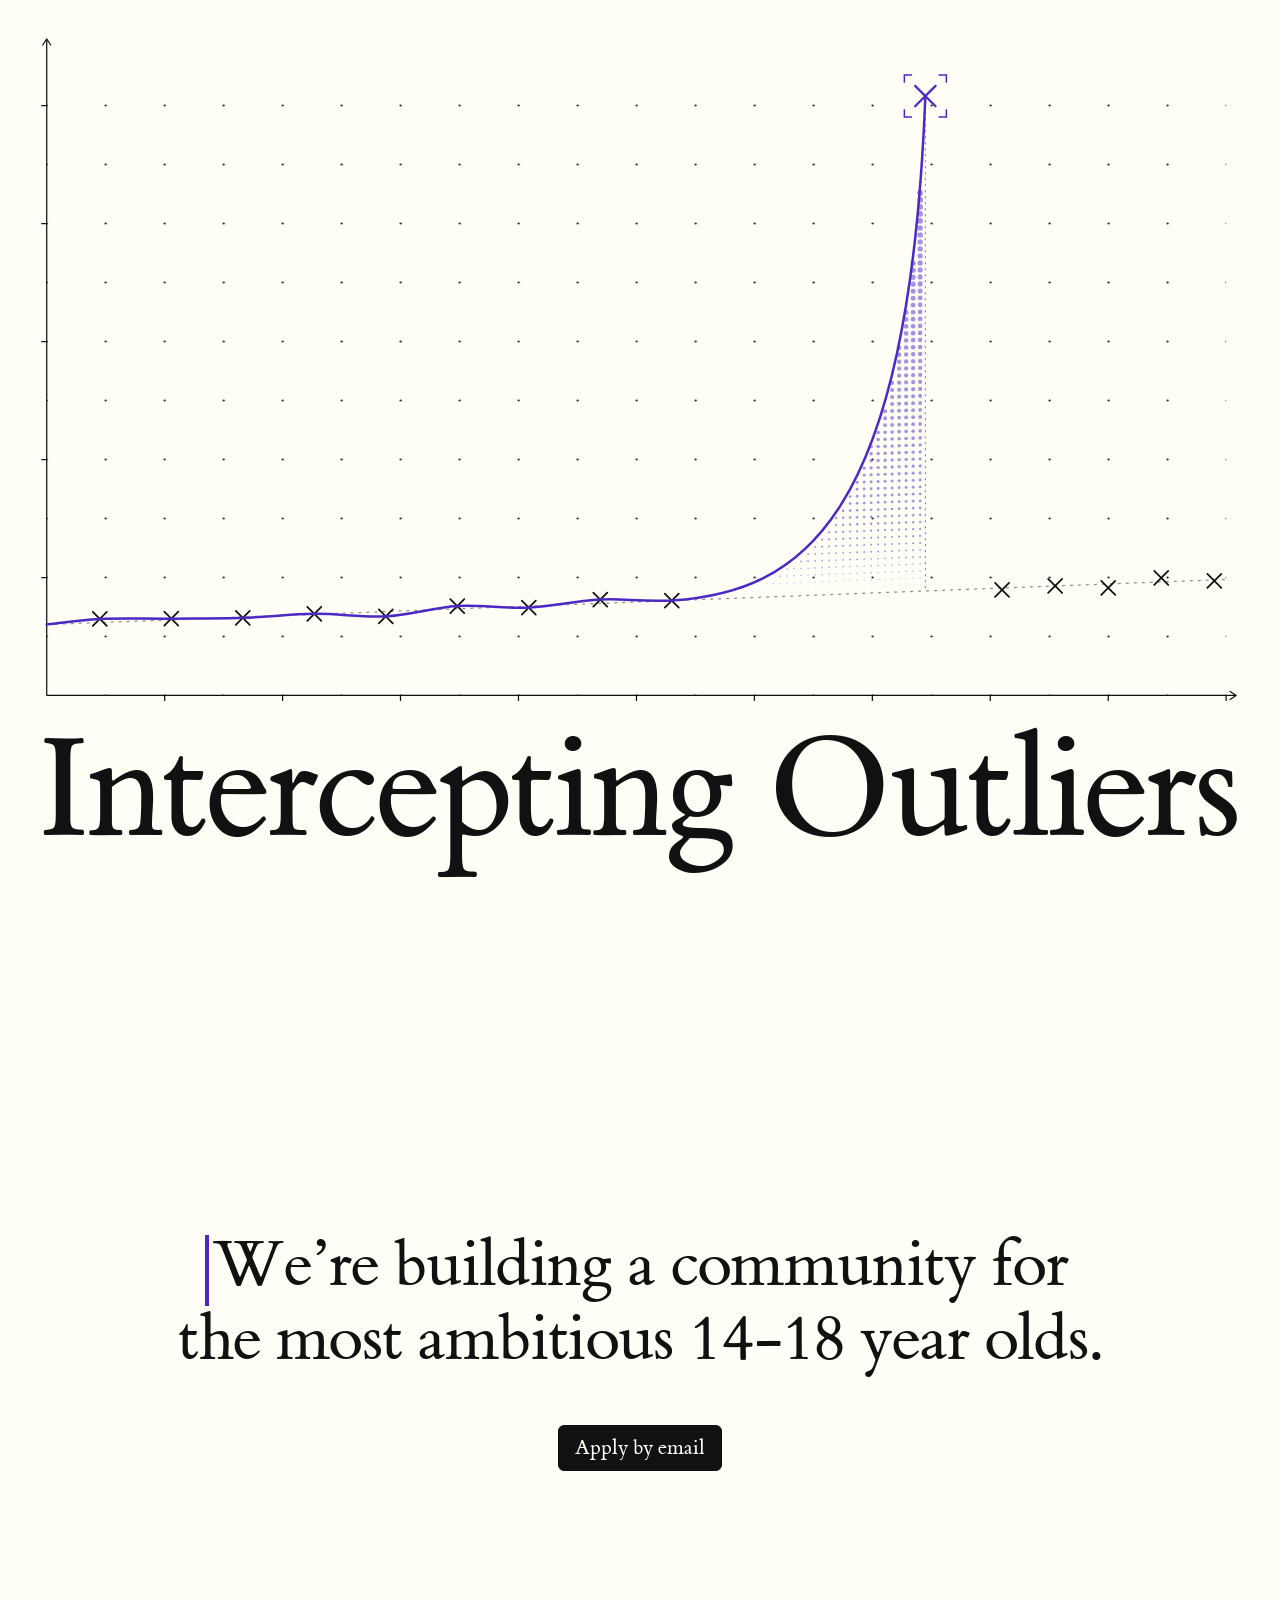
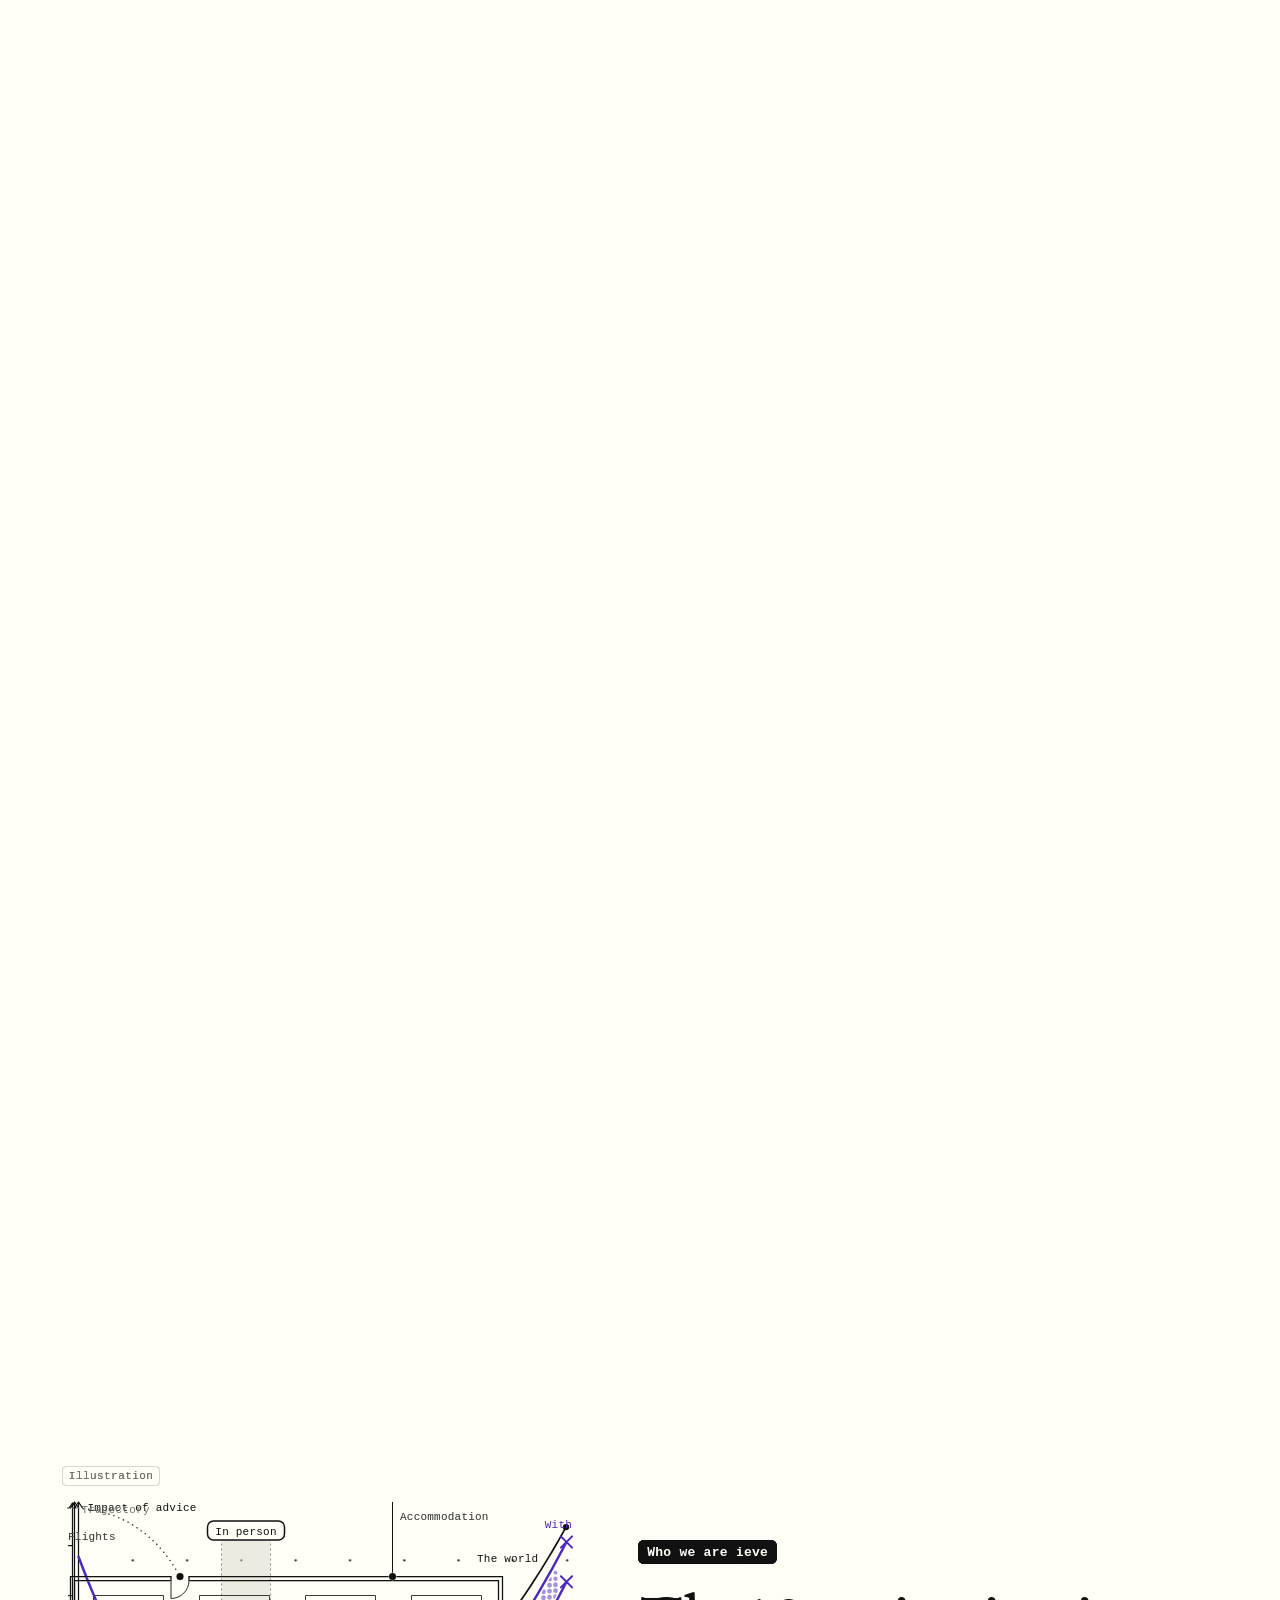
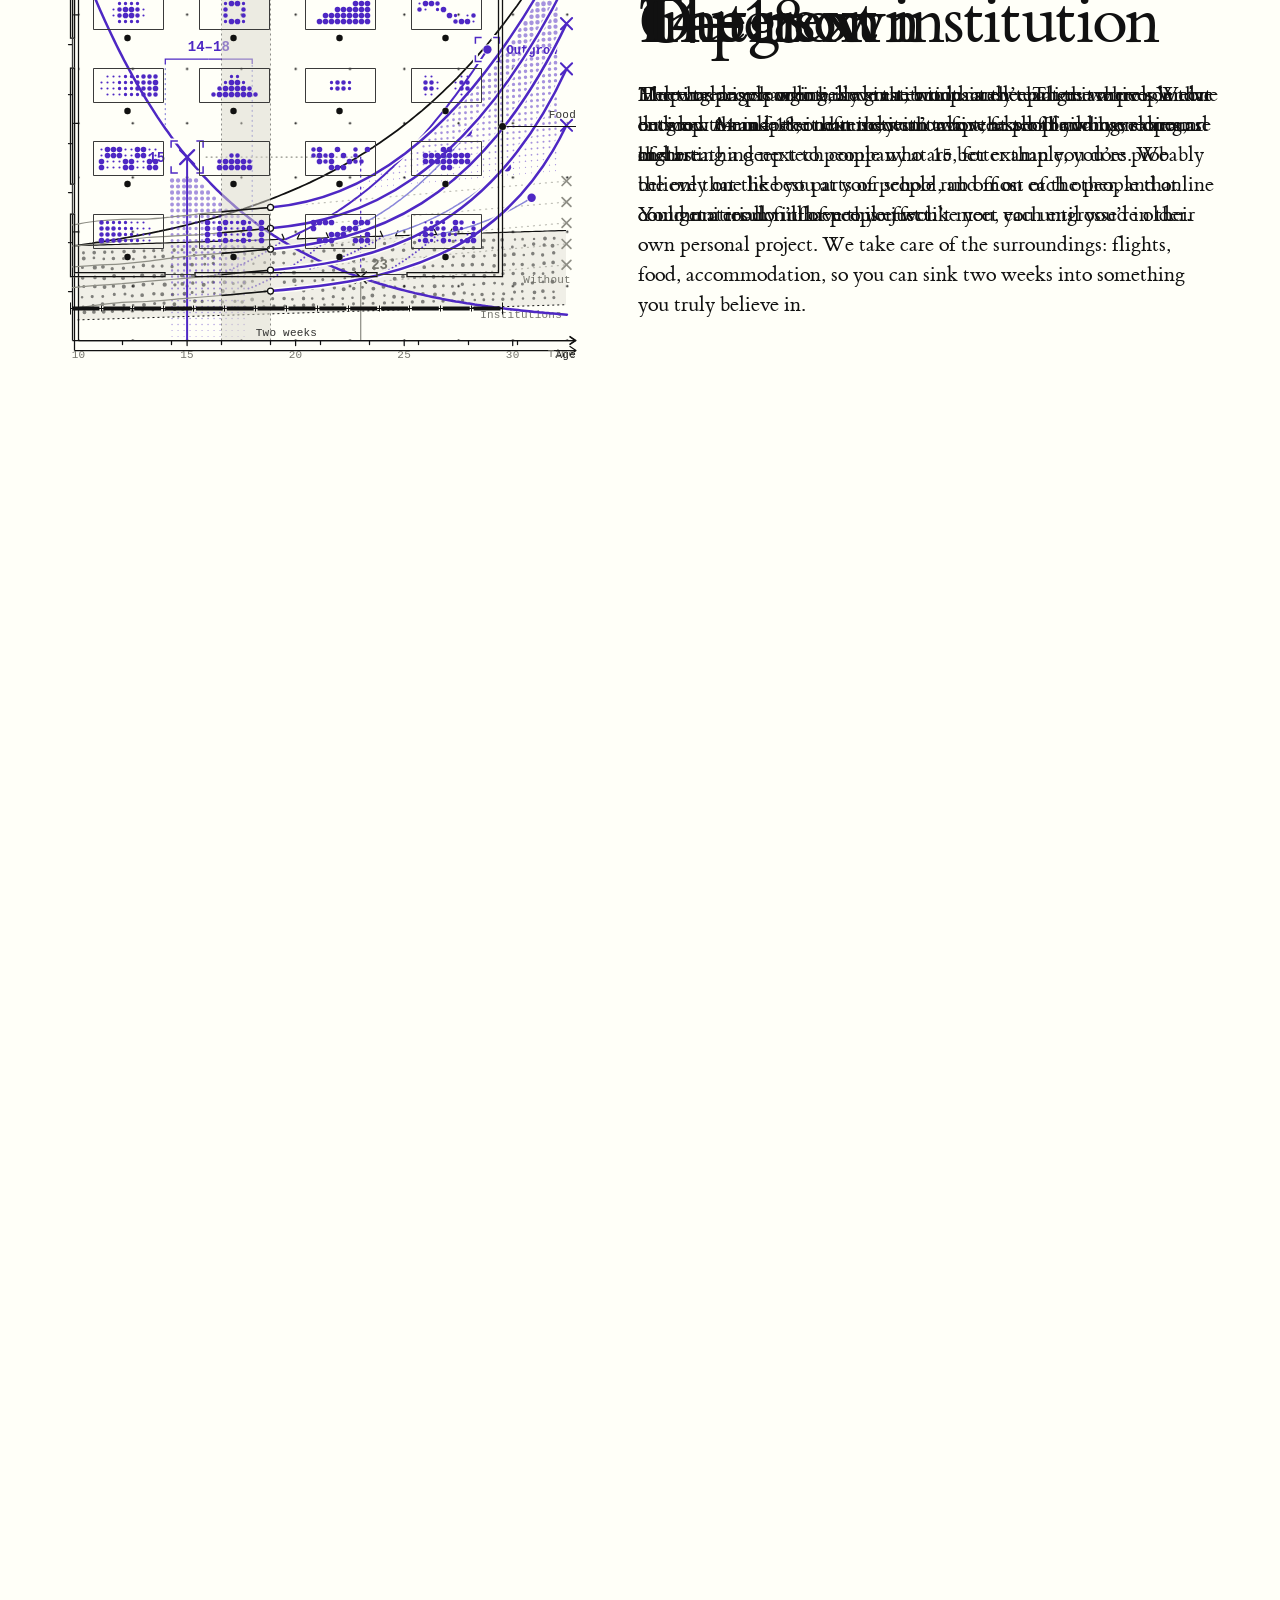
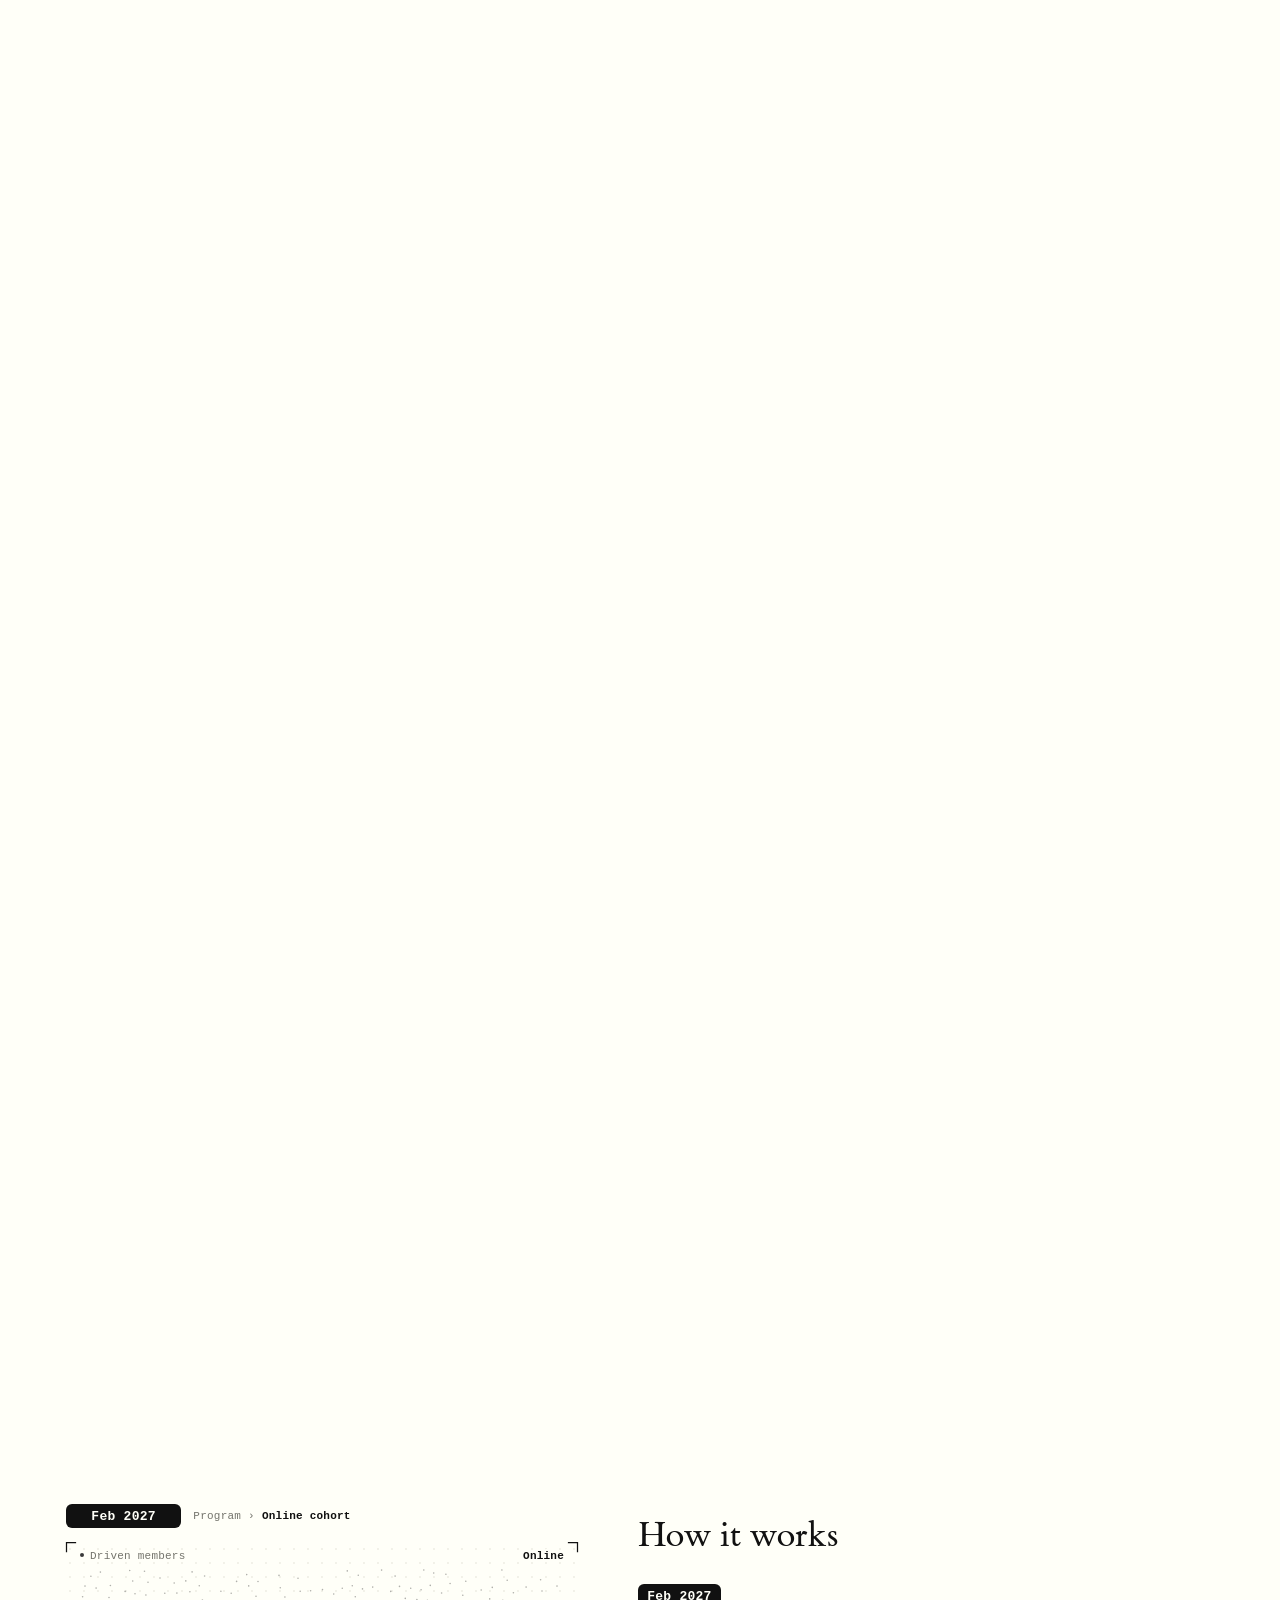
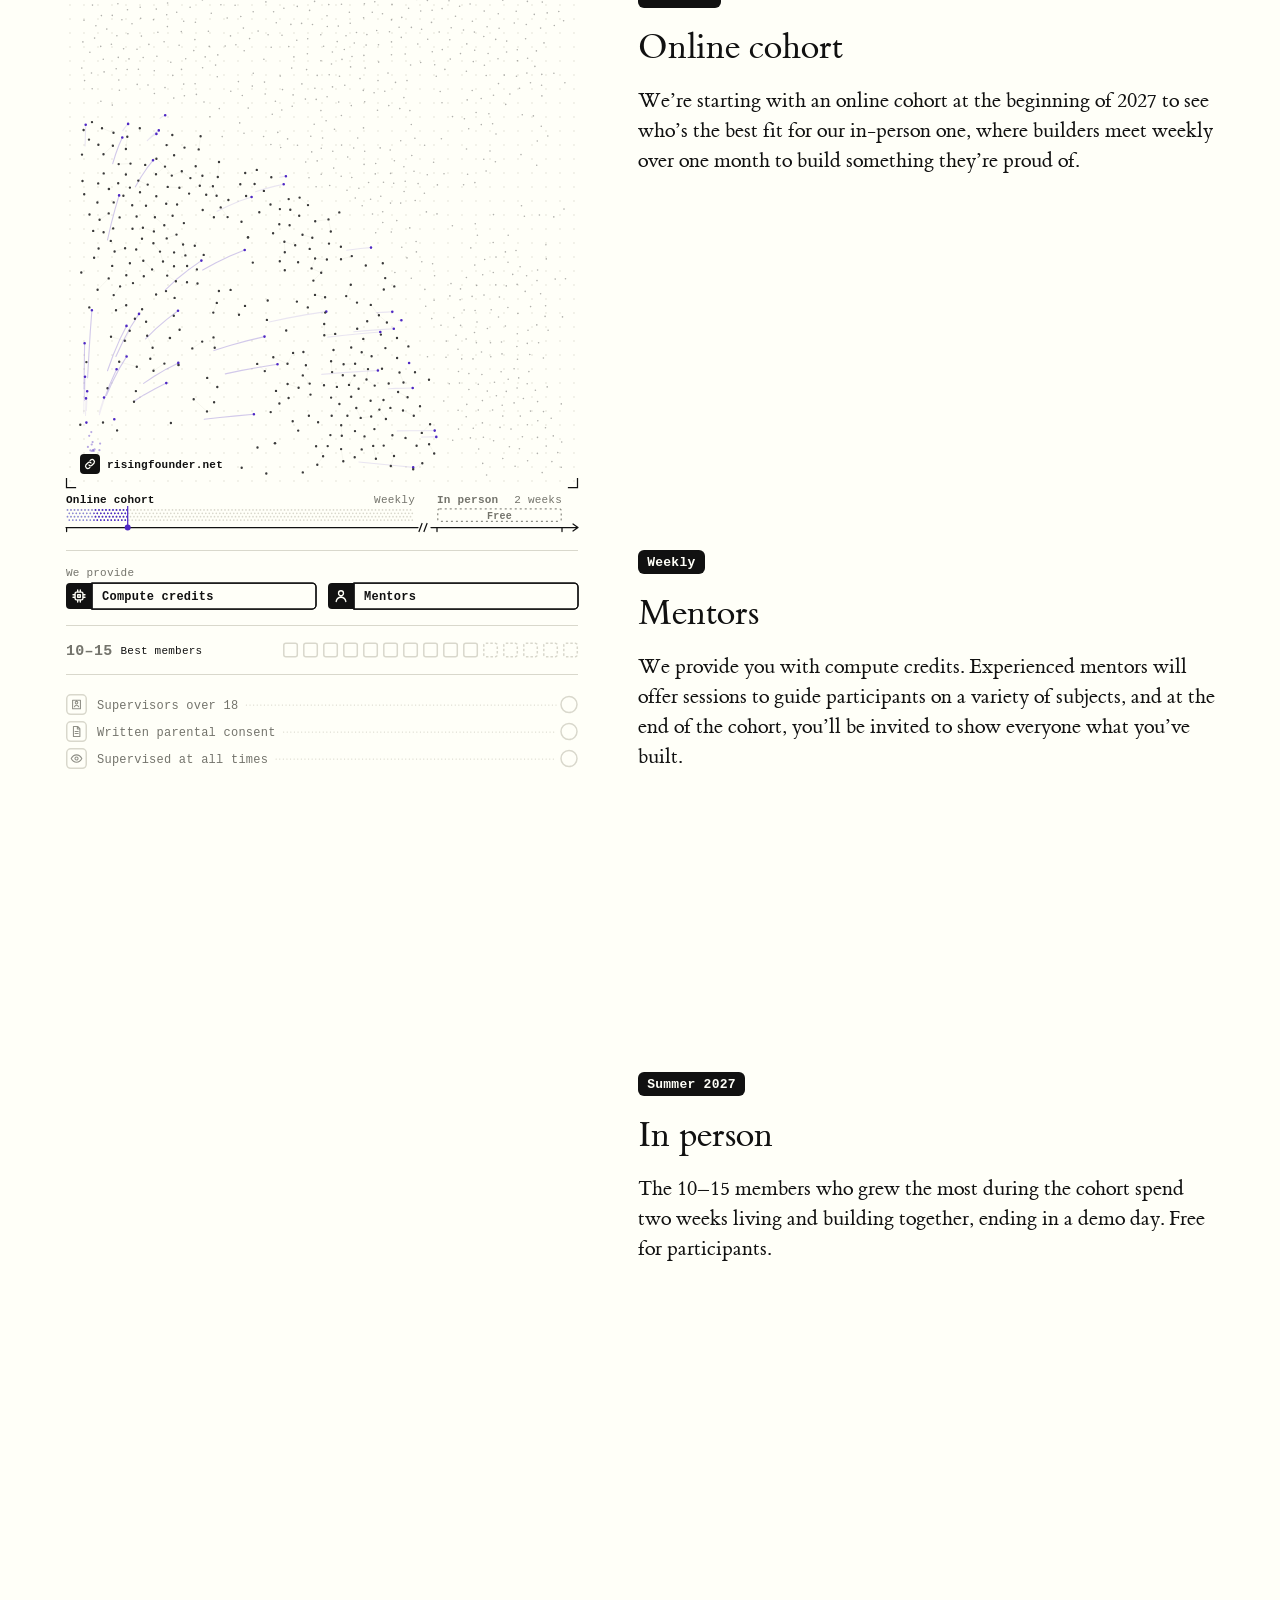
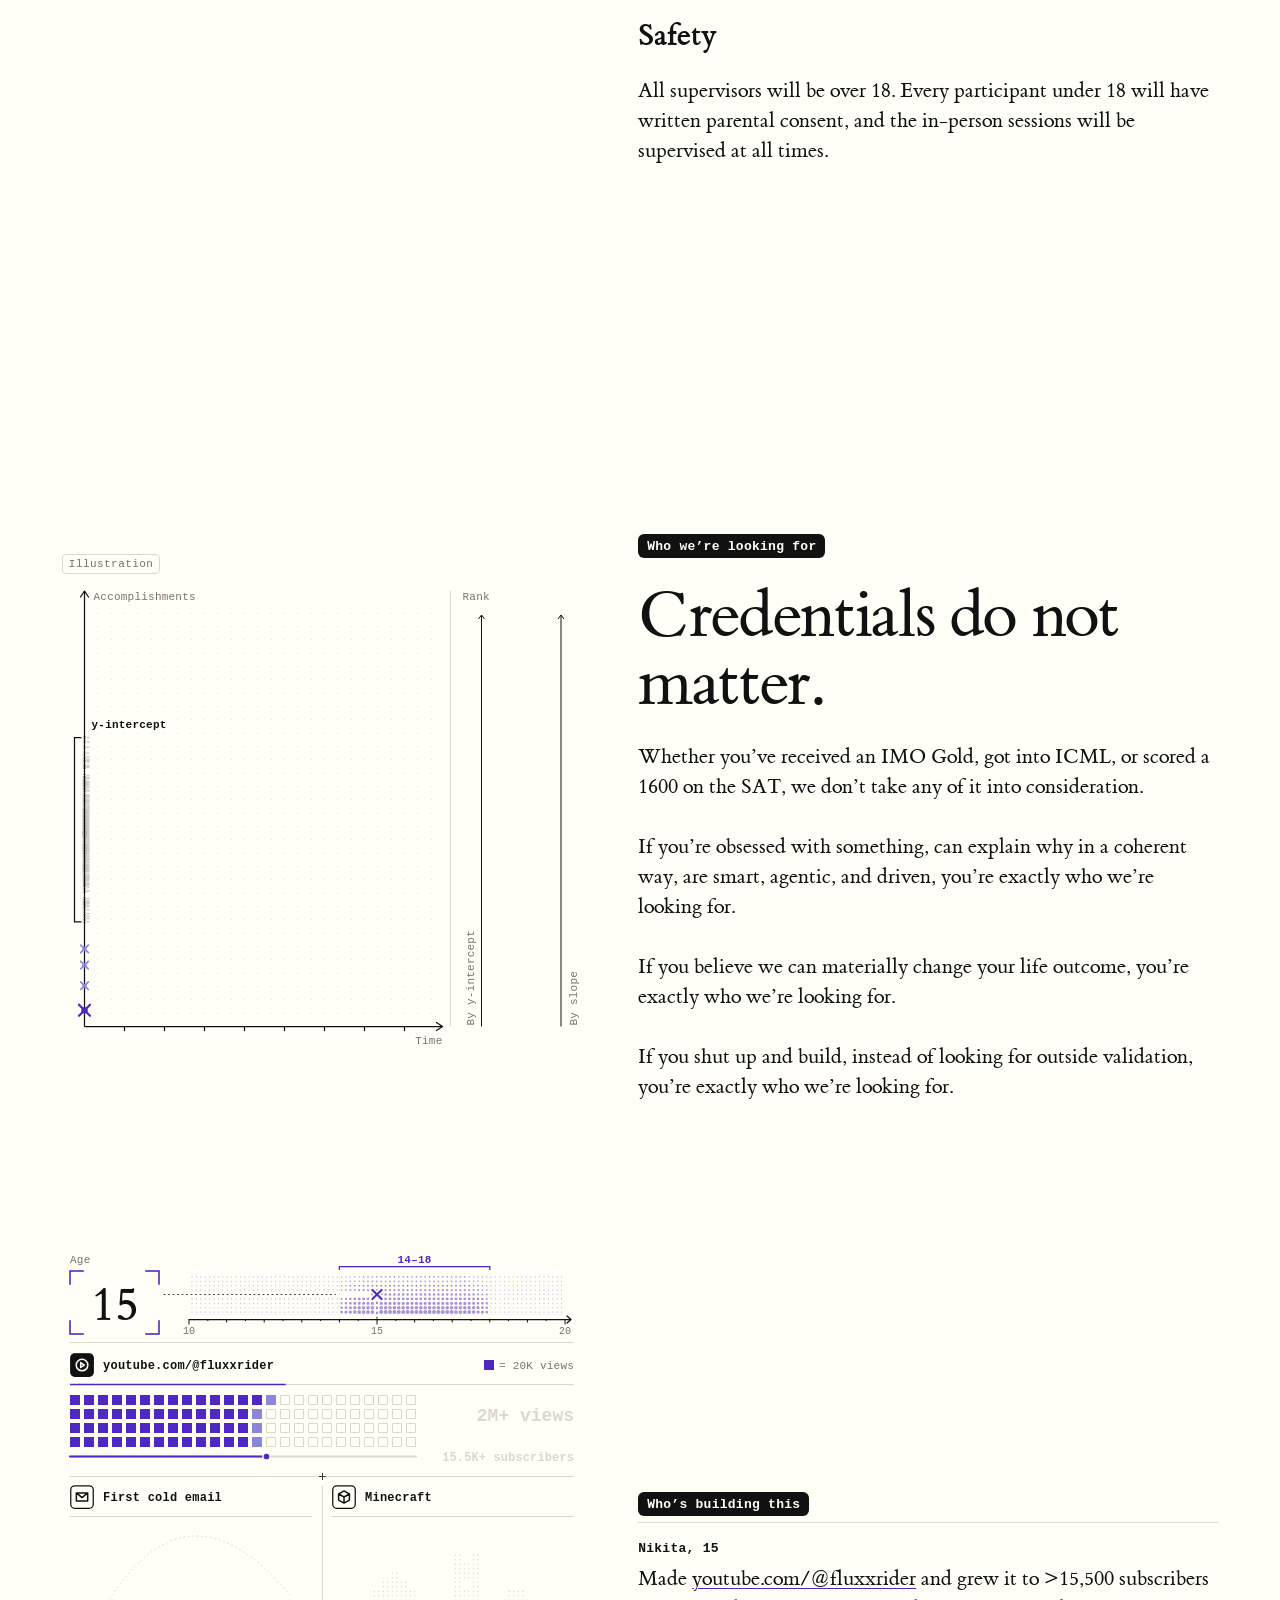
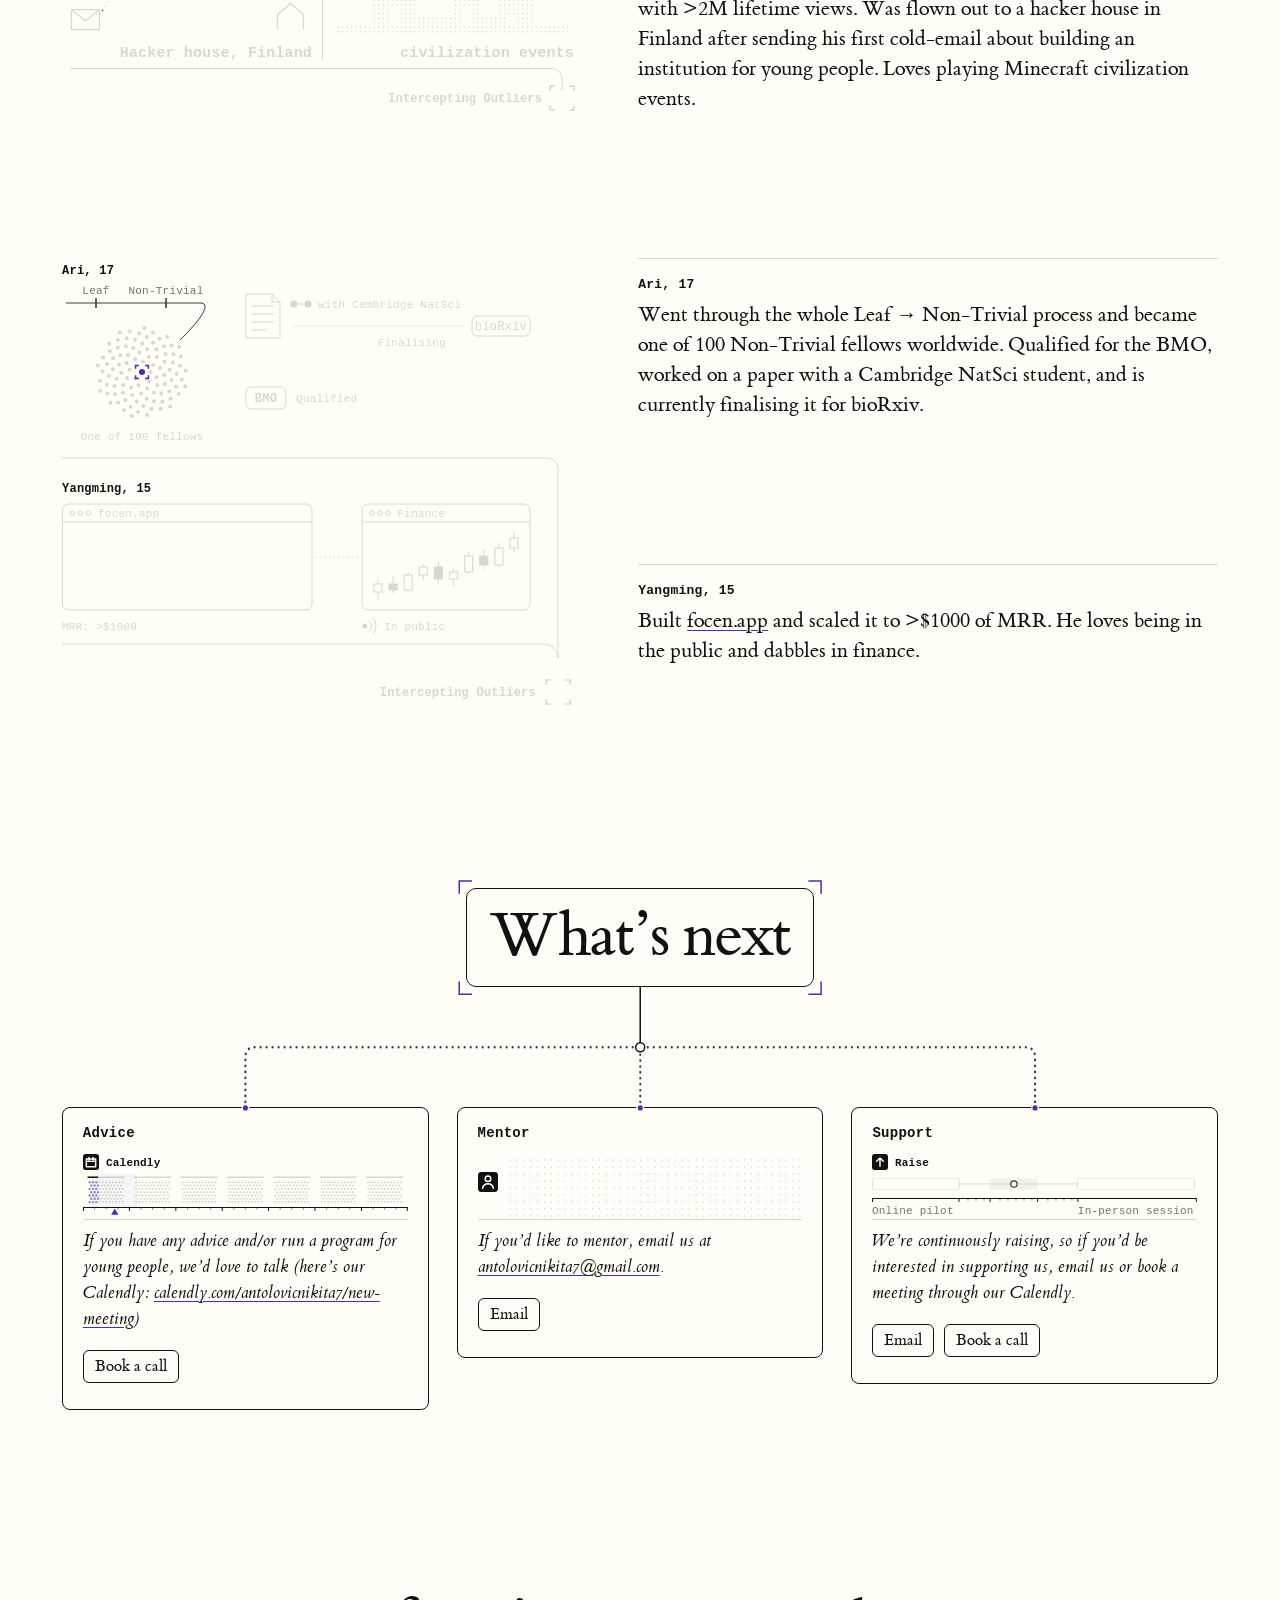
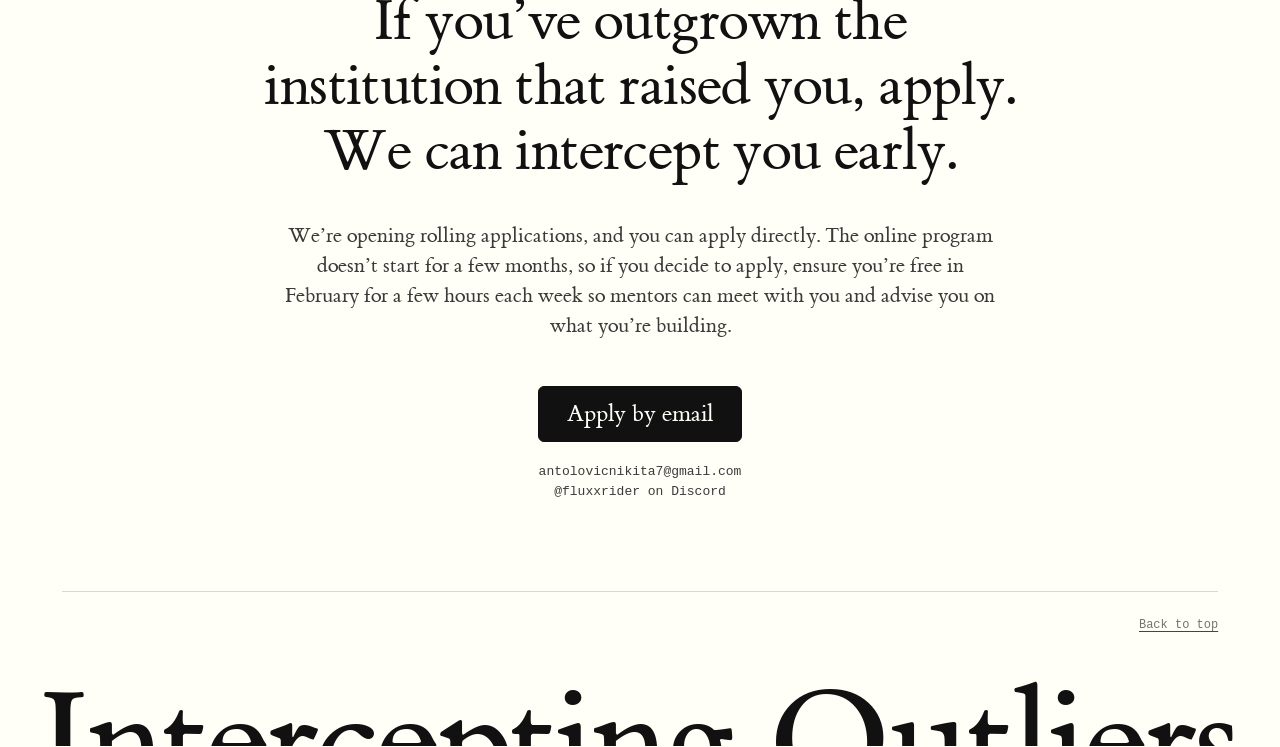
==== commit 6a658839: "Centered Apply section, wordmark footer, fix stuck flock canvas Apply: the big heading is now screen" ====
--- a/index.html
+++ b/index.html
@@ -17,7 +17,7 @@
 @font-face { font-family: 'et-book-fb'; src: local('Palatino Linotype'), local('Palatino'), local('Book Antiqua'); size-adjust: 91%; }
 </style>
 <style>
-:root{--serif: "et-book", "et-book-fb", Palatino, "Palatino Linotype", "Book Antiqua", Georgia, serif;--mono: ui-monospace, SFMono-Regular, Menlo, Monaco, Consolas, "Liberation Mono", monospace;--bg: #fffff8;--ink: #111;--ink-2: #3a3a3a;--muted: #74746c;--rule: #d9d8cc;--accent: #4e28c4;--accent-soft: #8a87d9;--series-2: #3b3b3b;--series-3: #8f8f86;--ease: cubic-bezier(.2, .7, .2, 1);--gutter: clamp(16px, 2.8vw, 44px);--gap: clamp(28px, 4.4vw, 72px);--panel: 520px;--read: 580px}*,*:before,*:after{box-sizing:border-box}html{scroll-padding-top:16px;scroll-padding-bottom:16px;-webkit-text-size-adjust:100%}html,body{margin:0;background:var(--bg);color:var(--ink)}body{font:400 21px/30px var(--serif);text-rendering:optimizeLegibility}p{margin:0 0 30px}a{color:inherit;text-decoration-line:underline;text-decoration-color:var(--accent);text-decoration-thickness:1px;text-underline-offset:3px}a:hover{color:var(--accent)}:focus-visible{outline:2px solid var(--accent);outline-offset:3px;border-radius:3px}.nw{white-space:nowrap}.sr-only{position:absolute;width:1px;height:1px;overflow:hidden;clip:rect(0 0 0 0);white-space:nowrap}.skip{position:absolute;left:12px;top:-60px;z-index:20;font:700 13px var(--mono);background:var(--ink);color:var(--bg);padding:8px 12px;border-radius:6px;text-decoration:none}.skip:focus{top:12px;color:var(--bg)}.wrap{width:100%;max-width:calc(var(--panel) + var(--read) + var(--gap) + 2 * var(--gutter));margin:0 auto;padding:0 var(--gutter)}.pill-ink,.date-pill{display:inline-block;font:700 13px/1 var(--mono);letter-spacing:.02em;background:var(--ink);color:var(--bg);border-radius:6px;padding:6px 9px 5px;margin:0}.pill{display:inline-block;font:inherit;font-size:18px;line-height:1.2;color:var(--ink);background:none;border:1.5px solid var(--ink);border-radius:6px;padding:6px 11px;text-decoration:none;cursor:pointer;transition:background-color .2s var(--ease),color .2s var(--ease)}.pill:hover,.pill:focus-visible{background:var(--ink);color:var(--bg)}.pill-solid{background:var(--ink);color:var(--bg)}.pill-solid:hover,.pill-solid:focus-visible{background:var(--accent);border-color:var(--accent);color:var(--bg)}.label{font:400 11px/1.3 var(--mono);letter-spacing:.02em;color:var(--muted)}.cols{display:grid;grid-template-columns:minmax(300px,var(--panel)) minmax(340px,var(--read));gap:var(--gap);justify-content:center;align-items:center}.copy>:last-child{margin-bottom:0}.tp{font:400 clamp(46px,5.4vw,68px)/1 var(--serif);letter-spacing:-.02em;margin:18px 0 24px}h2.sec,h3.ch-title{font:400 36px/40px var(--serif);margin:14px 0 18px}.dek{font-style:italic;color:var(--ink-2)}.fig{position:relative;width:100%;margin:0;aspect-ratio:10 / 9;max-height:min(74vh,600px)}.io-host{position:absolute;inset:0}.js .io-host.bake,.js .inv-viz.bake-d,.js .inv-viz.bake-m{opacity:0;animation:show 0s 2s forwards}.io-ready .io-host.bake,.io-ready .inv-viz.bake-d,.io-ready .inv-viz.bake-m{animation:none}.io-fail>.io-host.bake,.io-fail .inv-viz.bake-d,.io-fail .inv-viz.bake-m{opacity:1;animation:none}.bake-m{display:none}.io-host>svg,.io-host>canvas{position:absolute;inset:0;width:100%;height:100%;display:block;overflow:visible}.fig .tag{position:absolute;left:0;top:-30px;z-index:2;font:400 11px/1 var(--mono);letter-spacing:.04em;color:var(--muted);border:1px solid var(--rule);border-radius:4px;padding:4px 6px 3px}.od-c{display:inline-block;white-space:pre}.date-pill,.pill-ink{overflow:hidden;vertical-align:top}.lede{font:400 36px/40px var(--serif);margin:0 0 28px;max-width:16em}.team{margin:0;display:grid;gap:22px;padding-top:18px;border-top:1px solid var(--rule)}.team div{min-width:0}.team dt{font:700 13px/1.3 var(--mono);letter-spacing:.02em;margin-bottom:6px}.team dd{margin:0}#who .team{border-top:0;padding-top:0;gap:28px}#who .team>div{border-top:1px solid var(--rule);padding-top:18px}@media (min-width: 960px){#who .scene:first-child .copy{align-self:end}#who .scene+.scene .copy{align-self:start}#who .scene+.scene .team{gap:calc(2*clamp(40px,8vh,88px))}}.scene{position:relative}.pin{padding-top:clamp(40px,8vh,88px);padding-bottom:clamp(40px,8vh,88px)}.story{display:grid;grid-template-columns:minmax(300px,var(--panel)) minmax(340px,var(--read));gap:var(--gap);justify-content:center;padding-top:clamp(40px,8vh,88px);padding-bottom:clamp(40px,8vh,88px)}.hud{position:sticky;top:14px;height:calc(100vh - 28px);align-self:start}.hud .fig{height:100%;aspect-ratio:auto;max-height:none}.chapter{min-height:58vh;padding-top:6vh}.chapters>.chapter:first-of-type{padding-top:10px}.chapter:last-child{min-height:50vh}.block{padding-top:clamp(48px,10vh,112px);padding-bottom:clamp(48px,10vh,112px)}.tree{position:relative;display:grid;grid-template-columns:repeat(3,minmax(0,1fr));gap:120px 28px;align-items:start}.tree>.io-host{z-index:0;pointer-events:none}.root{position:relative;z-index:1;grid-column:1 / -1;justify-self:center;margin:0;font:400 clamp(40px,5vw,64px)/1.05 var(--serif);letter-spacing:-.02em;border:1.5px solid var(--ink);border-radius:10px;padding:14px 22px 16px;background:var(--bg)}.branch{position:relative;z-index:1;border:1.5px solid var(--ink);border-radius:8px;padding:18px 20px 20px;background:var(--bg);font-size:18px;line-height:26px}.branch p{font-style:italic}.coda{margin:56px 0 0;text-align:center;font-style:italic;color:var(--ink-2)}.apply-note{max-width:34em;margin:0 0 28px}.branch h3{font:700 14px/1 var(--mono);letter-spacing:.02em;margin:0 0 14px}.branch p{margin:0 0 18px}.branch .pill{font-size:16px;margin:0 6px 6px 0}.branch a:not(.pill){overflow-wrap:anywhere}.apply h2{font:400 clamp(56px,8vw,104px)/1 var(--serif);letter-spacing:-.02em;margin:0 0 22px}.apply .row{display:flex;flex-wrap:wrap;gap:14px 22px;align-items:center}.apply .row .pill-solid{font-size:21px;padding:9px 16px}.contact{margin:0;font:400 13px/1.5 var(--mono);color:var(--ink-2)}.foot{display:flex;flex-wrap:wrap;justify-content:space-between;align-items:baseline;gap:10px 24px;padding-top:22px;padding-bottom:40px;background:linear-gradient(var(--rule),var(--rule)) var(--gutter) 0 / calc(100% - 2 * var(--gutter)) 1px no-repeat;font:400 12px/1.5 var(--mono);color:var(--muted)}.foot a{color:var(--muted);padding-block:3px}@media (max-width: 959px){html{scroll-padding-top:72px}.cols,.story{grid-template-columns:minmax(0,1fr)}.pin{padding-top:40px;padding-bottom:40px}.pin.cols{gap:28px}.fig{aspect-ratio:1 / .86;max-height:none}.story{gap:0;padding-top:24px;padding-bottom:32px}.hud{top:0;height:auto;z-index:5;background:var(--bg);margin:0 calc(-1 * var(--gutter));padding:8px var(--gutter) 9px;border-bottom:1px solid var(--rule)}.hud .fig{height:48px}.chapter,.chapter:last-child{min-height:0;padding-top:48px}.block{padding-top:64px;padding-bottom:64px}.tree{grid-template-columns:minmax(0,1fr);gap:26px;padding-left:30px}.root{justify-self:start}.bake-d{display:none}.bake-m{display:block}.no-js .tree>.io-host{display:none}.no-js .tree{padding-left:0}.no-js .hud{display:none}.lede{font-size:30px;line-height:34px}.fig .tag{top:-26px}}@media (min-width: 960px) and (max-width: 1279px){.no-js .tree>.io-host{display:none}.no-js .tree{row-gap:48px}}@media (max-width: 340px){.tp{font-size:42px}}@media (max-width: 420px){body{font-size:19px;line-height:28px}p{margin-bottom:28px}h2.sec,h3.ch-title{font-size:30px;line-height:34px}}@media (prefers-reduced-motion: reduce){.pill{transition:none}}@media (forced-colors: active){:root{--ink: CanvasText;--rule: GrayText;--series-3: GrayText;--muted: GrayText;--accent: Highlight;--accent-soft: Highlight}.io-host svg{--bg: Canvas}}.flock{position:fixed;inset:0;width:100%;height:100%;pointer-events:none;z-index:4;display:none}
+:root{--serif: "et-book", "et-book-fb", Palatino, "Palatino Linotype", "Book Antiqua", Georgia, serif;--mono: ui-monospace, SFMono-Regular, Menlo, Monaco, Consolas, "Liberation Mono", monospace;--bg: #fffff8;--ink: #111;--ink-2: #3a3a3a;--muted: #74746c;--rule: #d9d8cc;--accent: #4e28c4;--accent-soft: #8a87d9;--series-2: #3b3b3b;--series-3: #8f8f86;--ease: cubic-bezier(.2, .7, .2, 1);--gutter: clamp(16px, 2.8vw, 44px);--gap: clamp(28px, 4.4vw, 72px);--panel: 520px;--read: 580px}*,*:before,*:after{box-sizing:border-box}html{scroll-padding-top:16px;scroll-padding-bottom:16px;-webkit-text-size-adjust:100%}html,body{margin:0;background:var(--bg);color:var(--ink)}body{font:400 21px/30px var(--serif);text-rendering:optimizeLegibility}p{margin:0 0 30px}a{color:inherit;text-decoration-line:underline;text-decoration-color:var(--accent);text-decoration-thickness:1px;text-underline-offset:3px}a:hover{color:var(--accent)}:focus-visible{outline:2px solid var(--accent);outline-offset:3px;border-radius:3px}.nw{white-space:nowrap}.sr-only{position:absolute;width:1px;height:1px;overflow:hidden;clip:rect(0 0 0 0);white-space:nowrap}.skip{position:absolute;left:12px;top:-60px;z-index:20;font:700 13px var(--mono);background:var(--ink);color:var(--bg);padding:8px 12px;border-radius:6px;text-decoration:none}.skip:focus{top:12px;color:var(--bg)}.wrap{width:100%;max-width:calc(var(--panel) + var(--read) + var(--gap) + 2 * var(--gutter));margin:0 auto;padding:0 var(--gutter)}.pill-ink,.date-pill{display:inline-block;font:700 13px/1 var(--mono);letter-spacing:.02em;background:var(--ink);color:var(--bg);border-radius:6px;padding:6px 9px 5px;margin:0}.pill{display:inline-block;font:inherit;font-size:18px;line-height:1.2;color:var(--ink);background:none;border:1.5px solid var(--ink);border-radius:6px;padding:6px 11px;text-decoration:none;cursor:pointer;transition:background-color .2s var(--ease),color .2s var(--ease)}.pill:hover,.pill:focus-visible{background:var(--ink);color:var(--bg)}.pill-solid{background:var(--ink);color:var(--bg)}.pill-solid:hover,.pill-solid:focus-visible{background:var(--accent);border-color:var(--accent);color:var(--bg)}.label{font:400 11px/1.3 var(--mono);letter-spacing:.02em;color:var(--muted)}.cols{display:grid;grid-template-columns:minmax(300px,var(--panel)) minmax(340px,var(--read));gap:var(--gap);justify-content:center;align-items:center}.copy>:last-child{margin-bottom:0}.tp{font:400 clamp(46px,5.4vw,68px)/1 var(--serif);letter-spacing:-.02em;margin:18px 0 24px}h2.sec,h3.ch-title{font:400 36px/40px var(--serif);margin:14px 0 18px}.dek{font-style:italic;color:var(--ink-2)}.fig{position:relative;width:100%;margin:0;aspect-ratio:10 / 9;max-height:min(74vh,600px)}.io-host{position:absolute;inset:0}.js .io-host.bake,.js .inv-viz.bake-d,.js .inv-viz.bake-m{opacity:0;animation:show 0s 2s forwards}.io-ready .io-host.bake,.io-ready .inv-viz.bake-d,.io-ready .inv-viz.bake-m{animation:none}.io-fail>.io-host.bake,.io-fail .inv-viz.bake-d,.io-fail .inv-viz.bake-m{opacity:1;animation:none}.bake-m{display:none}.io-host>svg,.io-host>canvas{position:absolute;inset:0;width:100%;height:100%;display:block;overflow:visible}.fig .tag{position:absolute;left:0;top:-30px;z-index:2;font:400 11px/1 var(--mono);letter-spacing:.04em;color:var(--muted);border:1px solid var(--rule);border-radius:4px;padding:4px 6px 3px}.od-c{display:inline-block;white-space:pre}.date-pill,.pill-ink{overflow:hidden;vertical-align:top}.lede{font:400 36px/40px var(--serif);margin:0 0 28px;max-width:16em}.team{margin:0;display:grid;gap:22px;padding-top:18px;border-top:1px solid var(--rule)}.team div{min-width:0}.team dt{font:700 13px/1.3 var(--mono);letter-spacing:.02em;margin-bottom:6px}.team dd{margin:0}#who .team{border-top:0;padding-top:0;gap:28px}#who .team>div{border-top:1px solid var(--rule);padding-top:18px}@media (min-width: 960px){#who .scene:first-child .copy{align-self:end}#who .scene+.scene .copy{align-self:start}#who .scene+.scene .team{gap:calc(2*clamp(40px,8vh,88px))}}.scene{position:relative}.pin{padding-top:clamp(40px,8vh,88px);padding-bottom:clamp(40px,8vh,88px)}.story{display:grid;grid-template-columns:minmax(300px,var(--panel)) minmax(340px,var(--read));gap:var(--gap);justify-content:center;padding-top:clamp(40px,8vh,88px);padding-bottom:clamp(40px,8vh,88px)}.hud{position:sticky;top:14px;height:calc(100vh - 28px);align-self:start}.hud .fig{height:100%;aspect-ratio:auto;max-height:none}.chapter{min-height:58vh;padding-top:6vh}.chapters>.chapter:first-of-type{padding-top:10px}.chapter:last-child{min-height:50vh}.block{padding-top:clamp(48px,10vh,112px);padding-bottom:clamp(48px,10vh,112px)}.tree{position:relative;display:grid;grid-template-columns:repeat(3,minmax(0,1fr));gap:120px 28px;align-items:start}.tree>.io-host{z-index:0;pointer-events:none}.root{position:relative;z-index:1;grid-column:1 / -1;justify-self:center;margin:0;font:400 clamp(40px,5vw,64px)/1.05 var(--serif);letter-spacing:-.02em;border:1.5px solid var(--ink);border-radius:10px;padding:14px 22px 16px;background:var(--bg)}.branch{position:relative;z-index:1;border:1.5px solid var(--ink);border-radius:8px;padding:18px 20px 20px;background:var(--bg);font-size:18px;line-height:26px}.branch p{font-style:italic}.coda{margin:56px 0 0;text-align:center;font-style:italic;color:var(--ink-2)}.apply-note{max-width:34em;margin:0 0 28px}.branch h3{font:700 14px/1 var(--mono);letter-spacing:.02em;margin:0 0 14px}.branch p{margin:0 0 18px}.branch .pill{font-size:16px;margin:0 6px 6px 0}.branch a:not(.pill){overflow-wrap:anywhere}.contact{margin:0;font:400 13px/1.5 var(--mono);color:var(--ink-2)}.foot{display:flex;flex-wrap:wrap;justify-content:space-between;align-items:baseline;gap:10px 24px;padding-top:22px;padding-bottom:40px;background:linear-gradient(var(--rule),var(--rule)) var(--gutter) 0 / calc(100% - 2 * var(--gutter)) 1px no-repeat;font:400 12px/1.5 var(--mono);color:var(--muted)}.foot a{color:var(--muted);padding-block:3px}@media (max-width: 959px){html{scroll-padding-top:72px}.cols,.story{grid-template-columns:minmax(0,1fr)}.pin{padding-top:40px;padding-bottom:40px}.pin.cols{gap:28px}.fig{aspect-ratio:1 / .86;max-height:none}.story{gap:0;padding-top:24px;padding-bottom:32px}.hud{top:0;height:auto;z-index:5;background:var(--bg);margin:0 calc(-1 * var(--gutter));padding:8px var(--gutter) 9px;border-bottom:1px solid var(--rule)}.hud .fig{height:48px}.chapter,.chapter:last-child{min-height:0;padding-top:48px}.block{padding-top:64px;padding-bottom:64px}.tree{grid-template-columns:minmax(0,1fr);gap:26px;padding-left:30px}.root{justify-self:start}.bake-d{display:none}.bake-m{display:block}.no-js .tree>.io-host{display:none}.no-js .tree{padding-left:0}.no-js .hud{display:none}.lede{font-size:30px;line-height:34px}.fig .tag{top:-26px}}@media (min-width: 960px) and (max-width: 1279px){.no-js .tree>.io-host{display:none}.no-js .tree{row-gap:48px}}@media (max-width: 340px){.tp{font-size:42px}}@media (max-width: 420px){body{font-size:19px;line-height:28px}p{margin-bottom:28px}h2.sec,h3.ch-title{font-size:30px;line-height:34px}}@media (prefers-reduced-motion: reduce){.pill{transition:none}}@media (forced-colors: active){:root{--ink: CanvasText;--rule: GrayText;--series-3: GrayText;--muted: GrayText;--accent: Highlight;--accent-soft: Highlight}.io-host svg{--bg: Canvas}}.flock{position:fixed;inset:0;width:100%;height:100%;pointer-events:none;z-index:4;display:none}
 .hero{position:relative;height:100vh;height:100svh;min-height:520px;min-height:min(520px,100svh);overflow:clip;display:flex;flex-direction:column;padding:clamp(14px,3vh,32px) var(--gutter) clamp(20px,4.6vh,52px);container-type:inline-size}.stage{position:relative;flex:1 1 auto;min-height:0}.stage svg,.stage canvas{position:absolute;inset:0;width:100%;height:100%}.stage svg{overflow:visible}.title{margin:clamp(8px,1.6vh,18px) 0 0;font-weight:400;line-height:.9;letter-spacing:-.02em;font-kerning:none;white-space:nowrap;font-size:calc((100vw - 2 * var(--gutter)) / 8.1);font-size:calc(100cqw / 8.04)}.title .w{display:inline}.title .ch{display:inline-block}.js .title.pre{opacity:.002;animation:show 0s 6s forwards}@keyframes show{to{opacity:1}}@media (max-width: 640px){.title{font-size:calc((100vw - 2 * var(--gutter)) / 4.72);font-size:calc(100cqw / 4.68);line-height:.92}.title .w{display:block}}#gp circle{fill:var(--ink)}.ax{stroke:var(--ink);stroke-width:1.25;fill:none}.arw,.tk{stroke:var(--ink);stroke-width:1.25;fill:none;stroke-linecap:round;stroke-linejoin:round}.trend{stroke:var(--series-3);stroke-width:1.25;stroke-dasharray:3 5;fill:none}.x path{stroke:var(--ink);stroke-width:1.75;stroke-linecap:round;fill:none;transform-box:fill-box;transform-origin:center}.curve{stroke:var(--accent);stroke-width:2.5;stroke-linecap:round;stroke-linejoin:round;fill:none}.resid{stroke:var(--accent);stroke-width:1;stroke-dasharray:2 4;fill:none;opacity:.75;transform-box:fill-box;transform-origin:50% 0}.out path{stroke-width:2.25}.out path.hit{stroke:var(--accent)}.ret{transform-box:fill-box;transform-origin:center}.ret path{stroke:var(--accent);stroke-width:1.5;fill:none;stroke-linecap:square;vector-effect:non-scaling-stroke}.head{fill:var(--accent);opacity:0}.ping{fill:none;stroke:var(--accent);stroke-width:1.25;vector-effect:non-scaling-stroke;transform-box:fill-box;transform-origin:center}@media (max-width: 599px){.no-js .hero{height:auto;min-height:0}.no-js .stage{flex:none;aspect-ratio:1360 / 640}}
 [data-fig=outgrow] .og-svg{overflow:visible}[data-fig=outgrow] text{font-family:var(--mono);font-size:11px;letter-spacing:.02em;fill:var(--muted)}[data-fig=outgrow] .og-ink{fill:var(--ink)}[data-fig=outgrow] .og-acc{fill:var(--accent);font-weight:700;font-size:12px;letter-spacing:.01em}[data-fig=outgrow] .og-ax{stroke:var(--ink);stroke-width:1.25;fill:none}[data-fig=outgrow] .og-arw,[data-fig=outgrow] .og-tk{stroke:var(--ink);stroke-width:1.25;fill:none;stroke-linecap:round;stroke-linejoin:round}[data-fig=outgrow] .og-band{fill:var(--rule);fill-opacity:.4;stroke:none}[data-fig=outgrow] .og-floor{stroke:var(--ink);stroke-width:1;stroke-dasharray:2 3;opacity:.45;fill:none}[data-fig=outgrow] .og-ceil{stroke:var(--ink);stroke-width:1.25;fill:none;stroke-linejoin:round}[data-fig=outgrow] .og-shard{stroke:var(--ink);stroke-width:1.25;fill:none;stroke-linecap:round}[data-fig=outgrow] .og-crowd{fill:var(--ink);fill-opacity:.5;stroke:none}[data-fig=outgrow] .og-world{stroke:var(--ink);stroke-width:1.75;fill:none;stroke-linecap:round;stroke-linejoin:round}[data-fig=outgrow] .og-whead{fill:var(--ink)}[data-fig=outgrow] .og-trace{stroke:var(--accent);stroke-width:2;fill:none;stroke-dasharray:0 4;stroke-linecap:round;opacity:.85}[data-fig=outgrow] .og-trail{stroke:var(--accent-soft);stroke-width:1.5;fill:none;stroke-linecap:round;stroke-linejoin:round}[data-fig=outgrow] .og-trail-lead{stroke:var(--accent);stroke-width:2}[data-fig=outgrow] .og-head{fill:var(--accent);stroke:var(--bg);stroke-width:1.5;paint-order:stroke}[data-fig=outgrow] .og-ret path{stroke:var(--accent);stroke-width:1.5;fill:none;stroke-linecap:square;vector-effect:non-scaling-stroke}[data-fig=outgrow] .og-ret .og-halo{stroke:var(--bg);stroke-width:5}[data-fig=outgrow] .og-ping{fill:none;stroke:var(--accent);stroke-width:1.25;vector-effect:non-scaling-stroke;transform-box:fill-box;transform-origin:center;opacity:0}
 [data-fig=age] .ag-svg{overflow:visible}[data-fig=age] .ag-dot{fill:var(--ink)}[data-fig=age] .ag-ht-svg{fill:var(--accent);fill-opacity:.5;stroke:none;display:none}[data-fig=age] .ag-ht-svg.is-on{display:inline}[data-fig=age] .ag-ax{stroke:var(--ink);stroke-width:1.25;fill:none}[data-fig=age] .ag-arw,[data-fig=age] .ag-tk{stroke:var(--ink);stroke-width:1.25;fill:none;stroke-linecap:round;stroke-linejoin:round}[data-fig=age] text{font-family:var(--mono);font-size:11px;letter-spacing:.02em;fill:var(--muted)}[data-fig=age] .ag-name{fill:var(--ink)}[data-fig=age] .ag-val{font-weight:700;font-size:14px;letter-spacing:0}[data-fig=age] .ag-acc{fill:var(--accent)}[data-fig=age] .ag-v23{fill:var(--muted)}[data-fig=age] .ag-curve{stroke:var(--accent);stroke-width:2.5;fill:none;stroke-linecap:round;stroke-linejoin:round}[data-fig=age] .ag-head{fill:var(--accent)}[data-fig=age] .ag-edge{stroke:var(--accent-soft);stroke-width:1.25;stroke-dasharray:1 4;stroke-linecap:round}[data-fig=age] .ag-brk{stroke:var(--accent);stroke-width:1.25;fill:none;stroke-linecap:butt;stroke-linejoin:miter}[data-fig=age] .ag-stem15{stroke:var(--accent);stroke-width:2;stroke-linecap:butt}[data-fig=age] .ag-stem23{stroke:var(--series-3);stroke-width:1.25;stroke-linecap:butt}[data-fig=age] .ag-guide{stroke:var(--series-3);stroke-width:1.25;stroke-dasharray:1 4;stroke-linecap:round}[data-fig=age] .ag-resid{stroke:var(--accent);stroke-width:1.25;stroke-dasharray:2 4;stroke-linecap:round}[data-fig=age] .ag-x path{stroke:var(--ink);stroke-width:1.75;stroke-linecap:round;fill:none}[data-fig=age] .ag-x15 path{stroke:var(--accent);stroke-width:2.25}[data-fig=age] .ag-ret path{stroke:var(--accent);stroke-width:1.5;fill:none;stroke-linecap:square;vector-effect:non-scaling-stroke}[data-fig=age] .ag-ret .ag-halo{stroke:var(--bg);stroke-width:5}[data-fig=age] .ag-ping{fill:none;stroke:var(--accent);stroke-width:1.25;vector-effect:non-scaling-stroke;transform-box:fill-box;transform-origin:center;opacity:0}
@@ -30,6 +30,7 @@
 .tree[data-fig=involve]>.io-host{z-index:2}[data-fig=involve] .inv{pointer-events:none}[data-fig=involve] .inv-retp{fill:none;stroke:var(--accent);stroke-width:1.5;stroke-linecap:square}[data-fig=involve] .inv-trunk{fill:none;stroke:var(--ink);stroke-width:1.5;stroke-linecap:round}[data-fig=involve] .inv-wire{fill:var(--ink-2);transition:fill .25s var(--ease),opacity .25s var(--ease)}[data-fig=involve] .inv-junc{fill:var(--bg);stroke:var(--ink);stroke-width:1.5;transition:fill .25s var(--ease)}[data-fig=involve] .inv-tee{fill:var(--ink)}[data-fig=involve] .inv-pk{fill:var(--accent);stroke:var(--bg);stroke-width:1.25}[data-fig=involve] .inv-tail{fill:none;stroke:var(--accent);stroke-width:2;stroke-linecap:round;opacity:0}[data-fig=involve] .inv-port{fill:var(--accent);stroke:var(--bg);stroke-width:1.5;transition:fill .25s var(--ease)}[data-fig=involve] .inv-ink{fill:none;stroke:var(--ink);stroke-width:3;stroke-linecap:round;stroke-linejoin:round;stroke-dashoffset:var(--off, 9999px);transition:stroke-dashoffset .35s var(--ease)}[data-fig=involve] .inv[data-hl=advice] .inv-ink.m-advice,[data-fig=involve] .inv[data-hl=mentor] .inv-ink.m-mentor,[data-fig=involve] .inv[data-hl=support] .inv-ink.m-support{stroke-dashoffset:0}[data-fig=involve] .inv[data-hl=advice] .inv-wire:not(.m-advice),[data-fig=involve] .inv[data-hl=mentor] .inv-wire:not(.m-mentor),[data-fig=involve] .inv[data-hl=support] .inv-wire:not(.m-support){fill:var(--muted);opacity:.45}[data-fig=involve] .inv[data-hl=advice] .inv-port:not(.m-advice),[data-fig=involve] .inv[data-hl=mentor] .inv-port:not(.m-mentor),[data-fig=involve] .inv[data-hl=support] .inv-port:not(.m-support){fill:var(--series-3)}[data-fig=involve] .inv[data-hl] .inv-junc{fill:var(--ink)}[data-fig=involve] .inv-viz{position:relative;height:66px;margin:0 0 8px;border-bottom:1px solid var(--rule);pointer-events:none}[data-fig=involve] .inv-viz>svg{position:absolute;left:0;top:0;width:100%;height:66px;display:block;overflow:visible}.js [data-fig=involve] .branch:not(:has(>.inv-viz))>h3{margin-bottom:88px}.no-js [data-fig=involve] .inv-viz{height:auto}.no-js [data-fig=involve] .inv-viz>svg{position:static;height:auto}[data-fig=involve] .iv-lbl{font:400 11px/1 var(--mono);letter-spacing:.02em;fill:var(--muted);transition:fill .2s var(--ease)}[data-fig=involve] .iv-lbl.is-on{fill:var(--ink)}[data-fig=involve] .iv-key{font-weight:700;fill:var(--ink)}[data-fig=involve] .is-narrow .iv-stage{font-size:10px}[data-fig=involve] .iv-tile{fill:var(--ink);transition:fill .2s var(--ease),stroke .2s var(--ease)}[data-fig=involve] .iv-glyph{fill:none;stroke:var(--bg);stroke-linecap:round;stroke-linejoin:round;transition:stroke .2s var(--ease)}[data-fig=involve] .iv-ping{fill:none;stroke:var(--accent);stroke-width:1.25;opacity:0;visibility:hidden;transform-box:fill-box;transform-origin:center}[data-fig=involve] .iv-ping.is-pinging{visibility:visible}[data-fig=involve] .iv-axis,[data-fig=involve] .iv-tick{fill:none;stroke:var(--ink);stroke-width:1}[data-fig=involve] .iv-minor{opacity:.55}[data-fig=involve] .iv-dot0{fill:var(--rule)}[data-fig=involve] .iv-dot1{fill:var(--accent-soft)}[data-fig=involve] .iv-colbar0{fill:none;stroke:var(--rule);stroke-width:1.5}[data-fig=involve] .iv-colbar{fill:none;stroke:var(--ink);stroke-width:1.5;transition:stroke .2s var(--ease)}[data-fig=involve] .iv-colbar.is-sel{stroke:var(--accent)}[data-fig=involve] .iv-colband{fill:var(--accent);fill-opacity:.07}[data-fig=involve] .iv-fill,[data-fig=involve] .iv-head{fill:var(--accent)}[data-fig=involve] .iv-ret path{fill:none;stroke:var(--accent);stroke-width:1.5;stroke-linecap:square}[data-fig=involve] .iv-fan{opacity:.45}[data-fig=involve] .iv-fan path{fill:none;stroke:var(--ink);stroke-width:.6;stroke-dasharray:1 2;stroke-dashoffset:1}[data-fig=involve] .iv-mem0{fill:var(--accent-soft);opacity:.6}[data-fig=involve] .iv-mem1,[data-fig=involve] .iv-pkt{fill:var(--accent)}[data-fig=involve] .iv-hit{fill:var(--accent);stroke:var(--bg)}[data-fig=involve] .iv-track0{fill:none;stroke:var(--rule);stroke-width:1}[data-fig=involve] .iv-box0{fill:var(--bg);stroke:var(--rule);stroke-width:1.25}[data-fig=involve] .iv-bando,[data-fig=involve] .iv-block,[data-fig=involve] .iv-rseg{fill:none;stroke:var(--ink);stroke-width:1.25;stroke-dasharray:1 2;stroke-dashoffset:1}[data-fig=involve] .iv-bando,[data-fig=involve] .iv-block{fill:var(--bg)}[data-fig=involve] .iv-half{fill:var(--accent)}[data-fig=involve] .iv-hatch0{fill:none;stroke:var(--rule);stroke-width:1}[data-fig=involve] .iv-hatch1{fill:none;stroke:var(--accent-soft);stroke-width:1}[data-fig=involve] .iv-link{fill:none;stroke:var(--ink);stroke-width:1.5;stroke-dasharray:1 2;stroke-dashoffset:1}[data-fig=involve] .iv-dots{fill:var(--ink-2)}[data-fig=involve] .iv-bret{fill:none;stroke:var(--muted);stroke-width:1;stroke-dasharray:1.5 1.25;opacity:0}[data-fig=involve] .iv-halo{fill:none;stroke:var(--accent);stroke-width:1.25;stroke-dasharray:1 2;stroke-dashoffset:1}[data-fig=involve] .iv-rnode0{fill:var(--bg);stroke:var(--ink-2);stroke-width:1.25}[data-fig=involve] .iv-rnode{fill:var(--ink);stroke:var(--ink);stroke-width:1.25}[data-fig=involve] .iv-rnode.is-on{fill:var(--accent);stroke:var(--bg);stroke-width:1.5}[data-fig=involve] .iv-tail{fill:none;stroke:var(--accent);stroke-width:2;stroke-linecap:round;opacity:.4}[data-fig=involve] .iv-headdot{fill:var(--accent);stroke:var(--bg);stroke-width:1.5}@media (prefers-reduced-motion: reduce){[data-fig=involve] .inv-ink,[data-fig=involve] .inv-junc,[data-fig=involve] .inv-wire,[data-fig=involve] .iv-lbl,[data-fig=involve] .iv-tile,[data-fig=involve] .iv-glyph,[data-fig=involve] .iv-colbar{transition:none}}@media (forced-colors: active){[data-fig=involve] .iv-glyph{stroke:Canvas}}
 .intro{display:flex;align-items:center;min-height:100vh;min-height:100svh;padding:clamp(48px,10vh,120px) 0}.intro-pin{width:100%}.intro-in{text-align:center}.say{font:400 clamp(34px,5.2vw,72px)/1.1 var(--serif);letter-spacing:-.01em;max-width:15em;margin:0 auto;text-wrap:balance}.intro .intro-cta{margin-top:clamp(28px,5.5vh,56px);font-size:21px;padding:9px 16px}.intro.tw-live{display:block;height:calc(100vh + 120vh);height:calc(100svh + 120svh);min-height:0;padding:0}.tw-live .intro-pin{position:sticky;top:0;height:100vh;height:100svh;display:flex;align-items:center}.tw-w{white-space:nowrap}.tw-c{position:relative;visibility:hidden}.tw-c.on{visibility:visible}.tw-c.cur:after,.tw-c.cur0:before{content:"";position:absolute;visibility:visible;top:.14em;bottom:0;width:.055em;background:var(--accent);animation:tw-blink 1.06s steps(1) infinite}.tw-c.cur:after{left:calc(100% + .04em)}.tw-c.cur0:before{left:-.1em}.is-typing .tw-c:after,.is-typing .tw-c:before{animation:none}@keyframes tw-blink{50%{opacity:0}}.tw-live .intro-cta{opacity:0;visibility:hidden;transform:translateY(10px);transition:opacity .5s var(--ease),transform .5s var(--ease),visibility 0s linear .5s,background-color .2s var(--ease),border-color .2s var(--ease),color .2s var(--ease)}.tw-live .intro-cta.on{opacity:1;visibility:visible;transform:none;transition-delay:0s}
 .morph-dots{display:none}.morph-live{height:calc(100vh * (1 + var(--span, 4.45)));height:calc(100svh * (1 + var(--span, 4.45)))}.morph-live .morph-pin{position:sticky;top:0;height:100vh;height:100svh;display:grid;align-items:center;overflow:clip}.morph-live .morph-step{grid-area:1/1;min-width:0}.morph-live .morph-step>.pin{padding-top:0;padding-bottom:0}.morph-live .morph-step:not(:first-child){pointer-events:none}.morph-live .morph-step:not(:first-child) .fig,.morph-live .morph-step:not(:first-child) .copy>*{opacity:0}.morph-live .morph-dots{display:block;position:absolute;z-index:2;pointer-events:none;opacity:0}@media (max-width: 959px){.morph-live .morph-step .fig{max-height:40vh;max-height:40svh}.morph-live .morph-step>.pin.cols{gap:20px}.morph-live .morph-step .tp{font-size:40px;margin:12px 0 14px}.morph-live .morph-step .copy p:not(.pill-ink){font-size:17px;line-height:25px;margin-bottom:14px}}
+.apply{text-align:center}.apply-lead{font:400 clamp(34px,4.6vw,60px)/1.1 var(--serif);letter-spacing:-.01em;max-width:15em;margin:0 auto clamp(24px,4vh,36px);text-wrap:balance}.apply .apply-note{margin:0 auto clamp(30px,5vh,46px);color:var(--ink-2);text-wrap:pretty}.apply .apply-cta{font-size:24px;padding:13px 28px}.apply .contact{margin-top:20px}.foot{justify-content:flex-end}.foot-mark{padding:0 var(--gutter);container-type:inline-size;overflow:hidden;user-select:none;pointer-events:none}.foot-mark-in{font-weight:400;font-family:var(--serif);font-size:calc((100vw - 2 * var(--gutter)) / 8.1);font-size:calc(100cqw / 8.04);line-height:.9;letter-spacing:-.02em;font-kerning:none;white-space:nowrap;height:.46em;overflow:hidden;color:var(--ink)}
 </style>
 </head>
 <body>
@@ -197,20 +198,18 @@
 </section>
 
 <section class="apply block wrap" id="apply" aria-labelledby="apply-h">
-  <h2 id="apply-h">Apply</h2>
+  <h2 class="sr-only" id="apply-h">Apply</h2>
+  <p class="apply-lead">If you’ve outgrown the institution that raised you, apply. We can intercept you early.</p>
   <p class="apply-note">We’re opening rolling applications, and you can apply directly. The online program doesn’t start for a few months, so if you decide to apply, ensure you’re free in February for a few hours each week so mentors can meet with you and advise you on what you’re building.</p>
-  <p class="lede">If you’ve outgrown the institution that raised you, apply. We can intercept you early.</p>
-  <div class="row">
-    <a class="pill pill-solid" href="mailto:antolovicnikita7@gmail.com?subject=Intercepting%20Outliers">Apply by email</a>
-    <p class="contact">antolovicnikita7@gmail.com<br>@fluxxrider on Discord</p>
-  </div>
+  <a class="pill pill-solid apply-cta" href="mailto:antolovicnikita7@gmail.com?subject=Intercepting%20Outliers">Apply by email</a>
+  <p class="contact">antolovicnikita7@gmail.com<br>@fluxxrider on Discord</p>
 </section>
 
 </main>
 <footer class="foot wrap">
-  <span>Intercepting Outliers</span>
   <a href="#top">Back to top</a>
 </footer>
+<div class="foot-mark" aria-hidden="true"><div class="foot-mark-in">Intercepting Outliers</div></div>
 <script>
 (()=>{const Q=matchMedia("(prefers-reduced-motion: reduce)").matches,W="cubic-bezier(.2, .7, .2, 1)",tt="cubic-bezier(.3, 1.5, .5, 1)",p=(t,r=document)=>r.querySelector(t),Z=(t,r=document)=>[...r.querySelectorAll(t)],e=t=>Math.round(t*10)/10,I=t=>getComputedStyle(document.documentElement).getPropertyValue(t).trim(),P=p(".stage"),g=p(".plot"),q=p(".stage canvas"),A=p(".title");function et(t,r){const a=t<600,s=10.5,l=Math.round(r-14)+.5,n=t-s-18,i=l-24,d=o=>s+o*n,c=o=>l-o*i,h=o=>.11+.07*o,C=a?6:7,k=a?5:Math.max(6,Math.min(12,Math.round(.48*n/62))),V=a?.07:.045,Y=a?.5:.53,j=a?.8:.745,F=.93,J=o=>.005*Math.sin(o*2.7+.6)+.003*Math.sin(o*5.3+2),z=Array.from({length:k},(o,b)=>{const S=V+(Y-V)*b/(k-1);return{x:d(S),y:c(h(S)+J(b))}}),H=(a?[.885,.96]:[.81,.855,.9,.945,.99]).map((o,b)=>({x:d(o),y:c(h(o)+J(b+k))})),v={x:d(j),y:c(F)},K=Y+(a?.13:.11),E={x:d(K),y:c(h(K)+.006)},U={x:d(j-(a?.012:.014)),y:c(a?.3:.27)},L=[{x:d(0),y:c(h(0))},...z],D=[L[0],...L,E];let _=`M${e(L[0].x)} ${e(L[0].y)}`;for(let o=0;o<L.length-1;o++){const[b,S,B,ft]=[D[o],D[o+1],D[o+2],D[o+3]];_+=` C${e(S.x+(B.x-b.x)/6)} ${e(S.y+(B.y-b.y)/6)} ${e(B.x-(ft.x-S.x)/6)} ${e(B.y-(ft.y-S.y)/6)} ${e(B.x)} ${e(B.y)}`}_+=` C${e(E.x)} ${e(E.y)} ${e(U.x)} ${e(U.y)} ${e(v.x)} ${e(v.y)}`;const f={P:z[k-1],k1:E,k2:U,O:v},$=(o,b=C)=>`<g class="x" transform="translate(${e(o.x)} ${e(o.y)})"><path d="M${-b} ${-b}L${b} ${b}M${b} ${-b}L${-b} ${b}"/></g>`,y=n/(a?10:20),x=s+n+10,w=l-i-12;let m="";for(let o=s+2*y;o<=s+n+1;o+=2*y)m+=`M${e(o)} ${l}v5`;for(let o=l-2*y;o>=l-i-1;o-=2*y)m+=`M${s} ${e(o)}h-5`;const M=a?17:21,R=7,O=e(C*1.45),$t=`M${-M} ${-M+R}V${-M}H${-M+R}M${M-R} ${-M}H${M}V${-M+R}M${M} ${M-R}V${M}H${M-R}M${-M+R} ${M}H${-M}V${M-R}`;return{markup:`<defs><pattern id="gp" patternUnits="userSpaceOnUse" x="${e(s-y/2)}" y="${e(l-y/2)}" width="${e(y)}" height="${e(y)}"><circle cx="${e(y/2)}" cy="${e(y/2)}" r="1.1"/></pattern></defs><rect class="grid" x="${s}" y="${e(l-i)}" width="${e(n)}" height="${e(i)}" fill="url(#gp)"/><path class="ax ax-x" d="M${s} ${l}H${e(x)}"/><path class="ax ax-y" d="M${s} ${l}V${e(w)}"/><path class="arw" d="M${e(x-6)} ${l-4}L${e(x)} ${l}L${e(x-6)} ${l+4}M${s-4} ${e(w+6)}L${s} ${e(w)}L${s+4} ${e(w+6)}"/><path class="tk" d="${m}"/><path class="trend" d="M${e(d(0))} ${e(c(h(0)))}L${e(d(1))} ${e(c(h(1)))}"/><g class="crowd">${z.map(o=>$(o)).join("")}${H.map(o=>$(o)).join("")}</g><path class="resid" d="M${e(v.x)} ${e(v.y+O+6)}V${e(c(h(j)))}"/><path class="curve" d="${_}"/><g class="x out" transform="translate(${e(v.x)} ${e(v.y)})"><path class="hit" d="M${-O} ${-O}L${O} ${O}M${O} ${-O}L${-O} ${O}"/></g><g transform="translate(${e(v.x)} ${e(v.y)})"><g class="ret"><path d="${$t}"/></g></g><g class="fx"></g><circle class="head" r="4.5" cx="${e(L[0].x)}" cy="${e(L[0].y)}"/>`,W:t,H:r,X:d,Y:c,trend:h,ox:s,oy:l,pw:n,ph:i,flat:z,O:v,bend:f,mob:a}}function yt(t,r){const a=1-r,s=a*a*a,l=3*a*a*r,n=3*a*r*r,i=r*r*r;return{x:s*t.P.x+l*t.k1.x+n*t.k2.x+i*t.O.x,y:s*t.P.y+l*t.k1.y+n*t.k2.y+i*t.O.y}}let T=null,nt=!1,N=!1;function at(t,r){T||(T=Array.from({length:161},(n,i)=>yt(t.bend,i/160)));const a=n=>{for(let i=1;i<T.length;i++)if(T[i].x>=n){const d=T[i-1],c=T[i],h=(n-d.x)/(c.x-d.x||1);return d.y+(c.y-d.y)*h}return t.O.y},s=t.mob?6:7,l=t.Y(t.trend((t.O.x-t.ox)/t.pw))-t.O.y;for(let n=t.bend.P.x+s/2;n<t.O.x-1;n+=s){const i=t.Y(t.trend((n-t.ox)/t.pw)),d=a(n);for(let c=i-s*.9;c>d+s*.6;c-=s){const h=s/2*.92*Math.pow((i-c)/l,.5);h>.3&&r(n,c,h)}}}function X(t,r){const a=Math.min(2,devicePixelRatio||1),s=Math.round(t.W*a),l=Math.round(t.H*a);(q.width!==s||q.height!==l)&&(q.width=s,q.height=l);const n=q.getContext("2d");n.setTransform(a,0,0,a,0,0),n.clearRect(0,0,t.W,t.H),n.fillStyle=I("--accent"),n.globalAlpha=.5,!nt&&at(t,(i,d,c)=>{r!=null&&(c*=Math.max(0,Math.min(1,(r-Math.hypot(i-t.O.x,d-t.O.y))/46))),c>.3&&(n.beginPath(),n.arc(i,d,c,0,6.2832),n.fill())})}let u=null,G=0;function st(){const t=P.getBoundingClientRect();u=et(Math.round(t.width),Math.round(t.height)),T=null,N=!1,g.setAttribute("viewBox",`0 0 ${u.W} ${u.H}`),g.setAttribute("preserveAspectRatio","xMidYMid meet"),g.innerHTML=u.markup}function ot(){G++,X(u),N=!0,A.classList.remove("pre")}function rt(t,r,a,s){const l=(n,i,d)=>3*i*n*(1-n)*(1-n)+3*d*n*n*(1-n)+n*n*n;return n=>{let i=0,d=1,c=n;for(let h=0;h<22;h++)c=(i+d)/2,l(c,t,a)<n?i=c:d=c;return l(c,r,s)}}function it(){const t=++G,r=()=>t===G,a=(f,$,y)=>f.animate($,Object.assign({fill:"backwards",easing:W},y));[[p(".ax-x",g),0],[p(".ax-y",g),140]].forEach(([f,$])=>{const y=Math.ceil(f.getTotalLength());f.style.strokeDasharray=y,a(f,[{strokeDashoffset:y},{strokeDashoffset:0}],{duration:640,delay:$})}),a(p(".arw",g),[{opacity:0},{opacity:1}],{duration:300,delay:600}),a(p(".tk",g),[{opacity:0},{opacity:1}],{duration:500,delay:320}),a(p(".grid",g),[{opacity:0},{opacity:1}],{duration:900,delay:120}),a(p(".trend",g),[{opacity:0},{opacity:1}],{duration:600,delay:760});const s=Z(".crowd .x path",g),l=[{opacity:0,transform:"scale(.2) rotate(-60deg)"},{opacity:1,transform:"none"}];s.forEach((f,$)=>a(f,l,{duration:380,delay:240+$*46,easing:tt}));const n=p(".out path",g),i=240+s.length*46+140;n.classList.remove("hit"),a(n,l,{duration:440,delay:i,easing:tt});const d=p(".ret",g),c=p(".resid",g);d.style.opacity=0,c.style.opacity=0;const h=p(".curve",g),C=p(".head",g),k=h.getTotalLength();h.style.strokeDasharray=`${k} ${k}`,h.style.strokeDashoffset=k;const V=[];for(let f=0;f<=k;f+=3)V.push([f,h.getPointAtLength(f)]);const Y=f=>V.reduce(($,[y,x])=>{const w=Math.hypot(x.x-f.x,x.y-f.y);return w<$[1]?[y,w]:$},[0,1e9])[0],j=u.flat.map((f,$)=>({l:Y(f),el:s[$],c:f,hit:!1})),F=Y(u.bend.P),J=rt(.45,0,.8,.75),z=rt(.3,.25,.25,1),H=1100,v=560,K=performance.now()+i+220,E=I("--ink"),U=I("--accent"),L=p(".fx",g),D=(f,$,y,x,w=.55)=>{const m=document.createElementNS("http://www.w3.org/2000/svg","circle");m.setAttribute("class","ping"),m.setAttribute("cx",f),m.setAttribute("cy",$),m.setAttribute("r",y),L.append(m),m.animate([{transform:"scale(.15)",opacity:w},{transform:"scale(1)",opacity:0}],{duration:x,easing:W,fill:"forwards"}).onfinish=()=>m.remove()};requestAnimationFrame(function f($){if(!r())return;const y=$-K;if(y<0)return requestAnimationFrame(f);const x=y>=H+v?k:y<H?F*J(y/H):F+(k-F)*z((y-H)/v);h.style.strokeDashoffset=k-x;const w=h.getPointAtLength(x);C.setAttribute("cx",w.x),C.setAttribute("cy",w.y),C.style.opacity=1;for(const m of j)!m.hit&&x>=m.l&&(m.hit=!0,m.el.animate([{stroke:E,transform:"scale(1)"},{stroke:U,transform:"scale(1.3)",offset:.25},{stroke:E,transform:"scale(1)"}],{duration:650,easing:"ease-out"}),D(m.c.x,m.c.y,u.mob?13:16,620));if(x<k)return requestAnimationFrame(f);_()});function _(){h.style.strokeDasharray="",h.style.strokeDashoffset="",C.animate([{opacity:1},{opacity:0}],{duration:160,fill:"forwards"}),n.classList.add("hit"),n.animate([{transform:"scale(1)"},{transform:"scale(1.5)",offset:.3},{transform:"scale(1)"}],{duration:560,easing:"cubic-bezier(.2,.8,.3,1)"}),D(u.O.x,u.O.y,u.mob?34:44,900,.7),setTimeout(()=>r()&&D(u.O.x,u.O.y,u.mob?56:72,1100,.35),120),d.style.opacity="",d.animate([{transform:"scale(2.6) rotate(45deg)",opacity:0},{transform:"none",opacity:1}],{duration:560,easing:"cubic-bezier(.2,.9,.25,1)"}),c.style.opacity="",c.animate([{transform:"scaleY(0)"},{transform:"none"}],{duration:640,delay:60,easing:W,fill:"backwards"});const f=760,$=performance.now(),y=Math.hypot(u.O.x-u.bend.P.x,u.Y(u.trend(1))-u.O.y)+60;requestAnimationFrame(function x(w){if(!r())return;const m=Math.min(1,(w-$)/f);X(u,y*(1-Math.pow(1-m,3))),m<1?requestAnimationFrame(x):(X(u),N=!0)}),setTimeout(()=>r()&&ht(r),180)}}function ht(t){const r=()=>{if(t()){if(+getComputedStyle(A).opacity>.5){A.classList.remove("pre");return}Z(".w",A).forEach(a=>{a.innerHTML=[...a.textContent].map(s=>`<span class="ch">${s}</span>`).join(""),a.setAttribute("aria-hidden","true")}),A.setAttribute("aria-label","Intercepting Outliers"),A.classList.remove("pre"),Z(".ch",A).forEach((a,s)=>a.animate([{opacity:0,transform:"translateY(.32em)"},{opacity:1,transform:"none"}],{duration:760,delay:s*26,easing:W,fill:"backwards"}))}};Promise.race([document.fonts?document.fonts.load("1em et-book"):Promise.resolve(),new Promise(a=>setTimeout(a,5e3))]).then(r,r)}const mt={el:P,pts(){if(!u||!N)return[];const t=P.getBoundingClientRect(),r=t.width/u.W,a=t.height/u.H,s=I("--accent"),l=[];return at(u,(n,i,d)=>l.push({x:n*r,y:i*a,r:d*Math.min(r,a),c:s,a:.5})),l},hide(t){nt=!!t,u&&X(u)}};window.__io={build:et,flock:mt};function ct(){try{st(),Q?ot():it()}catch(t){A.classList.remove("pre"),console.error(t)}}function lt(){if(P.getBoundingClientRect().height>1||!window.ResizeObserver)ct();else{const t=new ResizeObserver(()=>{P.getBoundingClientRect().height>1&&(t.disconnect(),ct())});t.observe(P)}}document.hidden&&!Q?(A.style.animationPlayState="paused",document.addEventListener("visibilitychange",function t(){document.hidden||(document.removeEventListener("visibilitychange",t),A.style.animationPlayState="",lt())})):lt();let ut;const dt=()=>{clearTimeout(ut),ut=setTimeout(()=>{const t=P.getBoundingClientRect();!u||Math.round(t.width)===u.W&&Math.round(t.height)===u.H||(st(),!Q&&A.classList.contains("pre")?it():ot())},160)};window.ResizeObserver?new ResizeObserver(dt).observe(P):addEventListener("resize",dt)})();
 ;
@@ -236,7 +235,7 @@
 ;
 (function(a){const _=document.documentElement;if(!a||!a.$$||!window.IntersectionObserver)return;const B=90,H=2600,z=.6,U=.5,V=300,W=6500,Z=new URLSearchParams(location.search).has("freeze"),i=[];let R=innerHeight,f=a.mobile(),u=0,A=0;const d=a.$(".story"),j=d?a.$$(".chapter[data-stop]",d):[];let v=[];a.$$("[data-fig]").forEach(e=>{const t=e.closest(".scene"),n=e.dataset.mode==="once";i.push({name:e.dataset.fig,fig:e,scene:t,story:!!(d&&d.contains(e)),once:n,dur:+e.dataset.dur||(n?1400:H),trig:n&&e.querySelector(":scope > .branch")||e,inst:null,host:null,size:null,p:0,info:null,playAt:0,startAt:0,held:null,frozen:Z,sFrom:0,sTo:0,sAt:0,sDur:1})});const x=e=>!!e.scene&&!e.story&&!e.once,L=[];a.onPlay=e=>L.push(e),a.figure=e=>i.find(t=>t.name===e)||null;function E(e,t){e.told||(e.told=!0,L.forEach(n=>{try{n(e.name,e.fig,t)}catch(r){console.error(r)}}))}function G(e,t){e.startAt=t,E(e,e.dur)}function S(e,t){const n=Math.min(.2,V/t);return e=a.clamp(e),(e<n?e*e/(2*n):e>1-n?1-n-(1-e)*(1-e)/(2*n):e-n/2)/(1-n)}function $(e){const t=e.fig.getBoundingClientRect();return{fig:e.fig,host:e.host,mobile:f,reduce:a.reduce(),w:t.width,h:t.height}}const C=e=>({w:e.w,h:e.h,mobile:e.mobile,dpr:devicePixelRatio||1});function P(e,t,n){console.error("[io] "+t+" "+e.name,n||""),e.inst=null,e.host=null,e.size=null,e.fig.classList.add("io-fail")}function h(e){const t=a.modules[e.name];if(!t){P(e,"no module");return}const n=e.fig.querySelectorAll(":scope > .io-host"),r=a.el("div",{class:"io-host","aria-hidden":"true"});e.fig.prepend(r),e.host=r;let s=null;try{const o=$(e);e.inst=t.mount(r,o)||null,e.size=C(o),e.inst&&Array.isArray(e.inst.gates)&&e.inst.gates.forEach(y=>y&&y.el&&D.observe(y.el));const c=T(e,scrollY,performance.now());e.p=c.p,e.info=c.info,p(e)}catch(o){e.inst=null,s=o}if(!e.inst){r.remove(),n.forEach(o=>{o.classList.contains("bake")||o.remove()}),P(e,s?"mount":"mount: no instance or first render failed",s);return}n.forEach(o=>o.remove()),e.fig.classList.remove("io-fail")}function p(e){if(!(!e.inst||!e.inst.render))try{e.inst.render(e.p,e.info||{})}catch(t){console.error("[io] render "+e.name,t),e.inst=null}}function m(){R=innerHeight;const e=scrollY;v=j.map(t=>({top:t.getBoundingClientRect().top+e,v:+t.dataset.stop}))}function J(e){if(!v.length)return{t:1,chapter:0,local:1};const t=e+.38*R,n=v,r=n.length;let s=r-1,o=n[r-1].v;if(t<=n[0].top)s=0,o=n[0].v;else for(let c=0;c<r-1;c++)if(t<n[c+1].top){s=c,o=n[c+1].v-(c<r-2?.001:0);break}return a.reduce()&&(o=n[s].v),{t:o,chapter:s,local:0}}function K(e,t){if(!e.playAt)return 0;const n=a.clamp((t-e.playAt)/e.dur),r=e.inst&&e.inst.gates;if(Array.isArray(r)){for(const s of r)if(!(!s||!s.el||w.has(s.el))&&n>=s.at)return e.held=s,s.at}return e.held=null,n}function T(e,t,n){if(e.story){const r=J(t);if(a.reduce())return{p:r.t,info:r};r.t!==e.sTo&&(e.sFrom=e.p,e.sTo=r.t,e.sAt=n,e.sDur=Math.max(500,Math.abs(r.t-e.p)*W),r.t>0&&e.inst&&E(e,e.sDur));const s=(n-e.sAt)/e.sDur;return{p:a.lerp(e.sFrom,e.sTo,S(s,e.sDur)),info:r,timed:!0,run:s<1}}if(a.reduce())return{p:1,info:{}};if(e.once){const r=K(e,n);return{p:r,info:{},timed:!0,run:!!e.playAt&&r<1&&!e.held}}if(x(e)){const r=e.startAt?S((n-e.startAt)/e.dur,e.dur):0;return{p:r,info:{},timed:!0,run:!!e.startAt&&r<1}}return{p:1,info:{}}}function k(e){u=0;const t=Math.max(0,Math.min(64,e-A));A=e;const n=scrollY,r=1-Math.exp(-t/B);let s=!1;for(const o of i){if(!o.inst||o.frozen)continue;const c=T(o,n,e);let b=c.timed||a.reduce()||Math.abs(c.p-o.p)<1e-4?c.p:o.p+(c.p-o.p)*r;const Q=o.story&&(!o.info||o.info.chapter!==c.info.chapter);(b!==o.p||Q)&&(o.p=b,o.info=o.story?{...c.info,t:b}:c.info,p(o)),(b!==c.p||c.run)&&(s=!0)}s&&(u=requestAnimationFrame(k))}const l=()=>{u||(A=performance.now(),u=requestAnimationFrame(k))},F=new IntersectionObserver(e=>e.forEach(t=>{if(!t.isIntersecting)return;const n=i.find(r=>r.fig===t.target);F.unobserve(t.target),n&&!n.inst&&(h(n),g(performance.now()),l())}),{rootMargin:"120% 0px 120% 0px"}),q=new Map,w=new WeakSet,M=(e,t)=>(q.get(e)||0)>=t-.005,D=new IntersectionObserver(e=>{for(const t of e){const n=t.rootBounds,r=Math.min(t.boundingClientRect.height,n?n.height:innerHeight);q.set(t.target,t.isIntersecting&&r>0?t.intersectionRect.height/r:0),(M(t.target,z)||!t.isIntersecting&&t.boundingClientRect.bottom<=0)&&w.add(t.target)}g(performance.now())},{threshold:Array.from({length:21},(e,t)=>t/20)});function g(e){let t=!1;for(const n of i)n.frozen||(n.once&&!n.playAt&&M(n.trig,z)&&(n.playAt=e,E(n,n.dur),t=!0),x(n)&&!n.startAt&&n.inst&&M(n.fig,U)&&(G(n,e),t=!0),n.held&&w.has(n.held.el)&&(n.playAt=e-n.held.at*n.dur,n.held=null,t=!0));t&&l()}const Y=new IntersectionObserver(e=>e.forEach(t=>{if(!t.isIntersecting)return;Y.unobserve(t.target);const n=t.target,r=n.textContent;delete n.dataset.target,a.scramble(n,r,640)}),{threshold:1});function N(){m(),i.forEach(t=>{F.observe(t.fig),D.observe(t.trig)}),a.$$("[data-scramble]").forEach(t=>Y.observe(t)),addEventListener("scroll",l,{passive:!0});let e;addEventListener("resize",()=>{clearTimeout(e),e=setTimeout(()=>{const t=f;f=a.mobile(),m();const n=performance.now();for(const r of i){if(!r.inst)continue;const s=r.fig.getBoundingClientRect(),o=r.size;if(!(o&&o.mobile===f&&o.dpr===(devicePixelRatio||1)&&Math.abs(s.width-o.w)<=1&&Math.abs(s.height-o.h)<=1))if(t===f&&r.inst.resize)try{const c=$(r);r.inst.resize(c),r.size=C(c),p(r)}catch(c){console.error(c)}else h(r)}g(n),l()},160)}),document.fonts&&document.fonts.ready.then(()=>{m(),l()}),addEventListener("load",()=>{m(),l()}),l()}a.debug={items:i,set(e,t,n={}){const r=i.find(s=>s.name===e);return r?(r.inst||h(r),r.frozen=!0,r.p=t,r.info={chapter:0,local:0,t,...n},p(r),!0):!1},release(e){i.filter(t=>!e||t.name===e).forEach(t=>{t.frozen=!1}),g(performance.now()),l()},mountAll(){i.forEach(e=>{e.inst||h(e)})}},_.classList.add("io-ready");try{N()}catch(e){console.error("[io] init",e),i.forEach(t=>{t.inst||t.fig.classList.add("io-fail")})}})(window.IO);
 ;
-(function(d){if(!d||!d.onPlay||!d.figure||d.reduce())return;const P=["hero","morph","program","slope","builder","cofounder","text","involve"],bt=d.mobile()?220:380,wt=2300,ft=460,Zt=220,$t=6e3,It=120,Ot=.88,te=.1,ee=22,ne=450,oe=1.1,it=Math.PI*2,dt=d.mobile()?4.2:5.2,I=t=>{const n=Math.sin(t*127.1+311.7)*43758.5453;return n-Math.floor(n)},x=(t,n,l)=>{const s=d.clamp((l-t)/(n-t));return s*s*(3-2*s)},le=t=>t*t*t*(t*(t*6-15)+10);function se(){const t=document.getElementById("inv-h");if(!t||!t.textContent.trim())return null;const n=getComputedStyle(t),l=getComputedStyle(t.parentNode).color,s=t.getBoundingClientRect(),i=document.createRange();i.selectNodeContents(t);const f=i.getBoundingClientRect(),h=4,u=Math.ceil(f.width)+2*h,A=Math.ceil(f.height)+2*h,R=document.createElement("canvas");R.width=u,R.height=A;const m=R.getContext("2d",{willReadFrequently:!0});m.font=n.font,"letterSpacing"in m&&(m.letterSpacing=n.letterSpacing),m.fillText(t.textContent,h,h+m.measureText(t.textContent).fontBoundingBoxAscent);const V=m.getImageData(0,0,u,A).data,M=Math.max(2,parseFloat(n.fontSize)/19),v=[];for(let p=M/2;p<A;p+=M)for(let C=M/2;C<u;C+=M)V[(Math.floor(p)*u+Math.floor(C))*4+3]>70&&v.push({x:f.left-s.left-h+C,y:f.top-s.top-h+p,r:M*.5,c:l,a:1});return v.length?{name:"text",el:t,pts:v,keep:!0,hold:900,swapMs:600,ready:()=>t.getBoundingClientRect().top<innerHeight*.6,hide:p=>{t.style.transition=p?"":"color .6s",t.style.color=p?"transparent":""}}:null}const ie=t=>t==="text"?document.getElementById("inv-h"):(d.figure(t)||{}).fig;function At(t){if(t==="text")return se();let n,l;if(t==="hero")n=window.__io&&window.__io.flock,l=n&&n.el;else{const i=d.figure(t);n=i&&i.inst&&i.inst.flock,l=i&&i.fig}if(!n||!l)return null;let s=[];try{s=n.pts()||[]}catch(i){console.error("[flock] pts "+t,i)}return s.length?{name:t,el:l,pts:s,hide:i=>{try{n.hide(i)}catch(f){console.error("[flock] hide "+t,f)}}}:null}const O=t=>{const n=t.getBoundingClientRect();return{x:n.left,y:n.top,b:n.bottom}};function Ct(t,n){if(t.length<=n)return{fly:t,stay:[]};const l=[],s=[],i=t.length/n;let f=0;return t.forEach((h,u)=>{u>=f-1e-9&&l.length<n?(l.push(h),f+=i):s.push(h)}),{fly:l,stay:s}}const ct=(t,n)=>{let l=0,s=0;for(const i of t)l+=i.x,s+=i.y;return{x:n.x+l/t.length,y:n.y+s/t.length}};function ce(t,n){const l=Ct(t.pts,bt),s=Ct(n.pts,bt),i=St(t),f=O(n.el),h=ct(l.fly,i),u=ct(s.fly,f),A=u.x-h.x,R=u.y-h.y,m=Math.hypot(A,R)||1,V=A/m,M=R/m,v=r=>r.x*-M+r.y*V,p=l.fly.map((r,g)=>g).sort((r,g)=>v(l.fly[r])-v(l.fly[g])),C=s.fly.map((r,g)=>g).sort((r,g)=>v(s.fly[r])-v(s.fly[g])),q=Math.max(p.length,C.length),_=[];for(let r=0;r<q;r++){const g=Math.floor(r*p.length/q),rt=Math.floor(r*C.length/q),L=l.fly[p[g]],ot=s.fly[C[rt]],lt=I(r*3.1)*it,Q=Math.pow(I(r*7.7),.62);_.push({s:L,t:ot,ph:I(r*5.9)*it,px:void 0,py:void 0,hd:void 0,born:r>0&&Math.floor((r-1)*p.length/q)===g,merge:r<q-1&&Math.floor((r+1)*C.length/q)===rt,lead:(i.x+L.x-h.x)*V+(i.y+L.y-h.y)*M,cx:Q*Math.cos(lt),cy:Q*Math.sin(lt)})}let D=1/0,nt=-1/0;for(const r of _)D=Math.min(D,r.lead),nt=Math.max(nt,r.lead);return _.forEach((r,g)=>{r.d=ft*(1-(r.lead-D)/(nt-D||1))*.85+ft*.15*I(g*2.2)}),{src:t,dst:n,P:_,stayS:l.stay,stayT:s.stay,tm:0,last:0,end:wt+ft,ac:getComputedStyle(document.documentElement).getPropertyValue("--accent").trim()||"#4e28c4",R:Math.max(40,Math.min(140,Math.sqrt(q)*5.4)),side:I(m)>.5?1:-1}}const St=t=>t.el?O(t.el):{x:-scrollX,y:-scrollY},T=d.el("canvas",{class:"flock","aria-hidden":"true"});document.body.appendChild(T);let a=null,tt=1,et=0,j=0;function kt(){tt=Math.min(2,devicePixelRatio||1),et=innerWidth,j=innerHeight,T.width=Math.round(et*tt),T.height=Math.round(j*tt),a=T.getContext("2d")}let b=null,W=-1,o=null,G=0,J=0,E=0,Tt=0;const H=new Set;function ae(t,n,l){const s=St(o.src),i=O(o.dst.el),f=ct(o.src.pts,s),h=ct(o.dst.pts,i),u=h.x-f.x,A=h.y-f.y,R=Math.hypot(u,A)||1,m=-A/R*o.side,V=u/R*o.side,M=Math.min(280,R*.45),v=f.x+u*.15+m*M,p=f.y+A*.15+V*M,C=h.x-u*.3+m*M*.6,q=h.y-A*.3+V*M*.6,_=e=>{const c=1-e;return c*c*c*f.x+3*c*c*e*v+3*c*e*e*C+e*e*e*h.x},D=e=>{const c=1-e;return c*c*c*f.y+3*c*c*e*p+3*c*e*e*q+e*e*e*h.y},nt=o.R*(1.45+.3*Math.sin(t*.0019+1)),r=o.R*(.5+.16*Math.sin(t*.0016)),g=.4*Math.sin(t*.0012+1.3),rt=o.ac;n||(a.setTransform(tt,0,0,tt,0,0),a.globalCompositeOperation="destination-out",a.globalAlpha=E||scrollY!==Tt?1:.6,a.fillRect(0,0,et,j),Tt=scrollY,a.globalCompositeOperation="source-over");let L="",ot=0;const lt=1-Math.pow(1-te,(l||16.7)/16.7),Q=ee*(l||16.7)/16.7;for(const e of o.P){const c=d.clamp((t-e.d)/wt),K=le(c),B=_(K),gt=D(K),Z=Math.max(0,K-.01),Bt=Math.min(1,K+.01),Yt=Math.atan2(D(Bt)-D(Z),_(Bt)-_(Z))+g,Ft=e.cx*nt,Xt=e.cy*r,_t=Math.cos(Yt),Dt=Math.sin(Yt);let Lt=Ft*_t-Xt*Dt,Nt=Ft*Dt+Xt*_t;const zt=16*Math.pow(Math.sin(Math.PI*c),2);Lt+=zt*(Math.sin(e.cx*3+t*.0031)+.6*Math.sin(e.cy*2.3-t*.0047+e.ph*.2)),Nt+=zt*(Math.cos(e.cy*3.1+t*.0027)+.6*Math.cos(e.cx*1.7+t*.0039));const ye=s.x+e.s.x-f.x,ue=s.y+e.s.y-f.y,pe=i.x+e.t.x-h.x,ge=i.y+e.t.y-h.y,xt=1-x(0,.34,c),mt=x(.58,1,c),Wt=Math.max(0,1-xt-mt);let Y=B+xt*ye+Wt*Lt+mt*pe,F=gt+xt*ue+Wt*Nt+mt*ge;if(e.ex===void 0)e.ex=Y+scrollX,e.ey=F+scrollY;else{let N=Y+scrollX-e.ex,X=F+scrollY-e.ey,S=N*lt,U=X*lt;const z=Math.hypot(S,U);z>Q&&(S*=Q/z,U*=Q/z),e.ex+=S,e.ey+=U,ot=Math.max(ot,Math.hypot(N-S,X-U))}if(Y=e.ex-scrollX,F=e.ey-scrollY,n){n.push({x:Y+scrollX,y:F+scrollY,r:1.7,c:rt,a:.85});continue}const Vt=c<.5?d.lerp(e.s.r,1.7,x(0,.3,c)):d.lerp(1.7,e.t.r,x(.7,1,c));let st=c<.5?d.lerp(e.s.a,.85,x(0,.3,c)):d.lerp(.85,e.t.a,x(.7,1,c));e.born&&(st*=x(0,.2,c)),e.merge&&(st*=1-x(.8,1,c));const Kt=Y+scrollX,Ut=F+scrollY;if(e.px!==void 0){const N=Kt-e.px,X=Ut-e.py;if(N*N+X*X>.09){const S=Math.atan2(X,N);e.hd=e.hd===void 0?S:e.hd+Math.atan2(Math.sin(S-e.hd),Math.cos(S-e.hd))*.35}}if(e.px=Kt,e.py=Ut,st<.01||Vt<.15||Y<-20||F<-20||Y>et+20||F>j+20)continue;const Mt=c<.5?e.s.c:e.t.c;Mt!==L&&(a.fillStyle=Mt,L=Mt);const $=e.hd===void 0?0:x(.1,.3,c)*(1-x(.68,.9,c));if($<1&&(a.globalAlpha=st*(1-$),a.beginPath(),a.arc(Y,F,Vt,0,it),a.fill()),$>0){const N=.011+.008*(1-Math.sin(Math.PI*c)),X=x(.55,.85,Math.sin(t*.0011+e.ph*3)),S=.5+.5*Math.sin(t*N+e.ph*4),U=(dt*.35+dt*.65*(X?d.lerp(S,.8,X):S))*$,z=dt*(.55+.45*$),jt=Math.cos(e.hd),Gt=Math.sin(e.hd),ht=(Jt,Qt)=>[Y+Jt*jt-Qt*Gt,F+Jt*Gt+Qt*jt];a.globalAlpha=st*$,a.beginPath();let k=ht(z*.55,0);a.moveTo(k[0],k[1]),k=ht(-z*.5,U),a.lineTo(k[0],k[1]),k=ht(-z*.12,0),a.lineTo(k[0],k[1]),k=ht(-z*.5,-U),a.lineTo(k[0],k[1]),a.closePath(),a.fill()}}if(n)return n;o.off=ot;const fe=1-x(0,500,t),de=x(o.end-700,o.end,t),qt=(e,c,K)=>{if(!(K<.01))for(const B of e){const gt=c.x+B.x,Z=c.y+B.y;Z<-10||Z>j+10||(B.c!==L&&(a.fillStyle=B.c,L=B.c),a.globalAlpha=B.a*K,a.beginPath(),a.arc(gt,Z,B.r,0,it),a.fill())}};qt(o.stayS,s,fe),qt(o.stayT,i,de),a.globalAlpha=1}function at(t){if(G=0,!o)return;const n=Math.min(64,t-(o.last||t));o.last=t,o.tm+=n;const l=o.tm;if(J){const i=1-(t-J)/(o.dst.swapMs||Zt);if(i<=0){o=null,J=0,E=0,T.style.display="none",Rt();return}T.style.opacity=i,G=requestAnimationFrame(at);return}if(!E&&(Pt()||Et(o.dst))){o.src.el&&!o.src.keep&&(o.src.hide(!1),H.delete(o.src)),o.dst.hide(!1),b=o.dst,J=t,G=requestAnimationFrame(at);return}ae(l,null,n),!E&&l>=o.end&&(o.off<1.5||l>=o.end+1200)&&(E=t),E&&!o.readyAt&&(!o.dst.ready||o.dst.ready())&&(o.readyAt=t);const s=!!o.readyAt&&t-o.readyAt>=(o.dst.hold||0);if(s&&y.length){o.dst.keep?o.dst.hide(!1):H.add(o.dst),b=o.dst,o=null,pt(y.shift());return}if(E){const i=d.figure(o.dst.name),f=!i||(i.story?i.sTo>0&&i.p>=i.sTo-.002:i.p>=.999);s&&(f||t-E>$t&&!(i&&i.held))&&(o.dst.hide(!1),b=o.dst,J=t)}G=requestAnimationFrame(at)}const y=[],yt=[];let ut=0;function Rt(){y.length&&(ut=setTimeout(()=>{ut=0;const t=y.shift();t&&pt(t)},It))}function vt(t){const n=P.indexOf(t),l=y.length?y[y.length-1].name:o?o.dst.name:null;if(n<=Math.max(W,P.indexOf(l)))return;const s=At(t);if(s){if(o||ut||y.length){s.hide(!0),y.push(s);return}pt(s)}}const w=[],Pt=()=>{const t=performance.now();for(;w.length&&t-w[0].t>ne;)w.shift();return w.length>1&&Math.abs(w[w.length-1].y-w[0].y)>oe*innerHeight},Et=t=>{const n=O(t.el);return n.b<innerHeight*.15||n.y>innerHeight};function pt(t){const n=P.indexOf(t.name),l=b;if(!l){W=n,b=t,t.hide(!1);return}if(Pt()||Et(t)||y.length&&w.length>1){l.el&&!l.keep&&l.hide(!1),H.delete(l),t.hide(!1),W=n,b=t,yt.push(t.name),Rt();return}l.el&&!l.keep&&(l.hide(!0),H.add(l)),t.hide(!0),W=n,b=null,yt.push(t.name),o=ce(l,t),J=0,E=0,(!a||et!==innerWidth||j!==innerHeight)&&kt(),a.setTransform(1,0,0,1,0,0),a.clearRect(0,0,T.width,T.height),T.style.opacity=1,T.style.display="block",G||(G=requestAnimationFrame(at))}function re(){for(const t of H){if(t===b||o&&o.dst===t){H.delete(t);continue}const n=O(t.el);(n.b<0||n.y>innerHeight)&&(t.hide(!1),H.delete(t))}}function he(){Ht();const t=y.length?y[y.length-1].name:o?o.dst.name:null;for(let n=Math.max(W,P.indexOf(t))+1;n<P.length;n++){const l=ie(P[n]),s=d.figure(P[n]);if(!l||P[n]!=="text"&&!(s&&s.inst)||l.getBoundingClientRect().top>Ot*innerHeight)break;vt(P[n])}}addEventListener("scroll",()=>{w.push({t:performance.now(),y:scrollY}),w.length>60&&w.shift(),H.size&&re(),he()},{passive:!0}),addEventListener("resize",()=>{o&&kt()});const Ht=()=>{if(W<0){const t=At("hero");t&&(b=t,W=0)}};d.onPlay(t=>{Ht(),vt(t)}),d.flock={land:t=>{o&&!J&&o.dst.name===t&&(o.dst.hide(!1),b=o.dst,J=performance.now())},state:()=>({owner:b&&b.name,flying:o?o.dst.name:null,queue:y.map(t=>t.name),visits:yt,away:[...H].map(t=>t.name)})}})(window.IO);
+(function(d){if(!d||!d.onPlay||!d.figure||d.reduce())return;const P=["hero","morph","program","slope","builder","cofounder","text","involve"],bt=d.mobile()?220:380,wt=2300,ft=460,Zt=220,$t=6e3,It=120,Ot=.88,te=.1,ee=22,ne=450,oe=1.1,it=Math.PI*2,dt=d.mobile()?4.2:5.2,I=t=>{const n=Math.sin(t*127.1+311.7)*43758.5453;return n-Math.floor(n)},x=(t,n,l)=>{const s=d.clamp((l-t)/(n-t));return s*s*(3-2*s)},le=t=>t*t*t*(t*(t*6-15)+10);function se(){const t=document.getElementById("inv-h");if(!t||!t.textContent.trim())return null;const n=getComputedStyle(t),l=getComputedStyle(t.parentNode).color,s=t.getBoundingClientRect(),i=document.createRange();i.selectNodeContents(t);const f=i.getBoundingClientRect(),h=4,u=Math.ceil(f.width)+2*h,A=Math.ceil(f.height)+2*h,R=document.createElement("canvas");R.width=u,R.height=A;const m=R.getContext("2d",{willReadFrequently:!0});m.font=n.font,"letterSpacing"in m&&(m.letterSpacing=n.letterSpacing),m.fillText(t.textContent,h,h+m.measureText(t.textContent).fontBoundingBoxAscent);const V=m.getImageData(0,0,u,A).data,M=Math.max(2,parseFloat(n.fontSize)/19),v=[];for(let p=M/2;p<A;p+=M)for(let C=M/2;C<u;C+=M)V[(Math.floor(p)*u+Math.floor(C))*4+3]>70&&v.push({x:f.left-s.left-h+C,y:f.top-s.top-h+p,r:M*.5,c:l,a:1});return v.length?{name:"text",el:t,pts:v,keep:!0,hold:900,swapMs:600,ready:()=>t.getBoundingClientRect().top<innerHeight*.6,hide:p=>{t.style.transition=p?"":"color .6s",t.style.color=p?"transparent":""}}:null}const ie=t=>t==="text"?document.getElementById("inv-h"):(d.figure(t)||{}).fig;function At(t){if(t==="text")return se();let n,l;if(t==="hero")n=window.__io&&window.__io.flock,l=n&&n.el;else{const i=d.figure(t);n=i&&i.inst&&i.inst.flock,l=i&&i.fig}if(!n||!l)return null;let s=[];try{s=n.pts()||[]}catch(i){console.error("[flock] pts "+t,i)}return s.length?{name:t,el:l,pts:s,hide:i=>{try{n.hide(i)}catch(f){console.error("[flock] hide "+t,f)}}}:null}const O=t=>{const n=t.getBoundingClientRect();return{x:n.left,y:n.top,b:n.bottom}};function Ct(t,n){if(t.length<=n)return{fly:t,stay:[]};const l=[],s=[],i=t.length/n;let f=0;return t.forEach((h,u)=>{u>=f-1e-9&&l.length<n?(l.push(h),f+=i):s.push(h)}),{fly:l,stay:s}}const ct=(t,n)=>{let l=0,s=0;for(const i of t)l+=i.x,s+=i.y;return{x:n.x+l/t.length,y:n.y+s/t.length}};function ce(t,n){const l=Ct(t.pts,bt),s=Ct(n.pts,bt),i=St(t),f=O(n.el),h=ct(l.fly,i),u=ct(s.fly,f),A=u.x-h.x,R=u.y-h.y,m=Math.hypot(A,R)||1,V=A/m,M=R/m,v=r=>r.x*-M+r.y*V,p=l.fly.map((r,g)=>g).sort((r,g)=>v(l.fly[r])-v(l.fly[g])),C=s.fly.map((r,g)=>g).sort((r,g)=>v(s.fly[r])-v(s.fly[g])),q=Math.max(p.length,C.length),_=[];for(let r=0;r<q;r++){const g=Math.floor(r*p.length/q),rt=Math.floor(r*C.length/q),L=l.fly[p[g]],ot=s.fly[C[rt]],lt=I(r*3.1)*it,Q=Math.pow(I(r*7.7),.62);_.push({s:L,t:ot,ph:I(r*5.9)*it,px:void 0,py:void 0,hd:void 0,born:r>0&&Math.floor((r-1)*p.length/q)===g,merge:r<q-1&&Math.floor((r+1)*C.length/q)===rt,lead:(i.x+L.x-h.x)*V+(i.y+L.y-h.y)*M,cx:Q*Math.cos(lt),cy:Q*Math.sin(lt)})}let D=1/0,nt=-1/0;for(const r of _)D=Math.min(D,r.lead),nt=Math.max(nt,r.lead);return _.forEach((r,g)=>{r.d=ft*(1-(r.lead-D)/(nt-D||1))*.85+ft*.15*I(g*2.2)}),{src:t,dst:n,P:_,stayS:l.stay,stayT:s.stay,tm:0,last:0,end:wt+ft,ac:getComputedStyle(document.documentElement).getPropertyValue("--accent").trim()||"#4e28c4",R:Math.max(40,Math.min(140,Math.sqrt(q)*5.4)),side:I(m)>.5?1:-1}}const St=t=>t.el?O(t.el):{x:-scrollX,y:-scrollY},T=d.el("canvas",{class:"flock","aria-hidden":"true"});document.body.appendChild(T);let a=null,tt=1,et=0,j=0;function kt(){tt=Math.min(2,devicePixelRatio||1),et=innerWidth,j=innerHeight,T.width=Math.round(et*tt),T.height=Math.round(j*tt),a=T.getContext("2d")}let b=null,W=-1,o=null,G=0,J=0,E=0,Tt=0;const H=new Set;function ae(t,n,l){const s=St(o.src),i=O(o.dst.el),f=ct(o.src.pts,s),h=ct(o.dst.pts,i),u=h.x-f.x,A=h.y-f.y,R=Math.hypot(u,A)||1,m=-A/R*o.side,V=u/R*o.side,M=Math.min(280,R*.45),v=f.x+u*.15+m*M,p=f.y+A*.15+V*M,C=h.x-u*.3+m*M*.6,q=h.y-A*.3+V*M*.6,_=e=>{const c=1-e;return c*c*c*f.x+3*c*c*e*v+3*c*e*e*C+e*e*e*h.x},D=e=>{const c=1-e;return c*c*c*f.y+3*c*c*e*p+3*c*e*e*q+e*e*e*h.y},nt=o.R*(1.45+.3*Math.sin(t*.0019+1)),r=o.R*(.5+.16*Math.sin(t*.0016)),g=.4*Math.sin(t*.0012+1.3),rt=o.ac;n||(a.setTransform(tt,0,0,tt,0,0),a.globalCompositeOperation="destination-out",a.globalAlpha=E||scrollY!==Tt?1:.6,a.fillRect(0,0,et,j),Tt=scrollY,a.globalCompositeOperation="source-over");let L="",ot=0;const lt=1-Math.pow(1-te,(l||16.7)/16.7),Q=ee*(l||16.7)/16.7;for(const e of o.P){const c=d.clamp((t-e.d)/wt),K=le(c),B=_(K),gt=D(K),Z=Math.max(0,K-.01),Bt=Math.min(1,K+.01),Yt=Math.atan2(D(Bt)-D(Z),_(Bt)-_(Z))+g,Ft=e.cx*nt,Xt=e.cy*r,_t=Math.cos(Yt),Dt=Math.sin(Yt);let Lt=Ft*_t-Xt*Dt,Nt=Ft*Dt+Xt*_t;const zt=16*Math.pow(Math.sin(Math.PI*c),2);Lt+=zt*(Math.sin(e.cx*3+t*.0031)+.6*Math.sin(e.cy*2.3-t*.0047+e.ph*.2)),Nt+=zt*(Math.cos(e.cy*3.1+t*.0027)+.6*Math.cos(e.cx*1.7+t*.0039));const ye=s.x+e.s.x-f.x,ue=s.y+e.s.y-f.y,pe=i.x+e.t.x-h.x,ge=i.y+e.t.y-h.y,xt=1-x(0,.34,c),mt=x(.58,1,c),Wt=Math.max(0,1-xt-mt);let Y=B+xt*ye+Wt*Lt+mt*pe,F=gt+xt*ue+Wt*Nt+mt*ge;if(e.ex===void 0)e.ex=Y+scrollX,e.ey=F+scrollY;else{let N=Y+scrollX-e.ex,X=F+scrollY-e.ey,S=N*lt,U=X*lt;const z=Math.hypot(S,U);z>Q&&(S*=Q/z,U*=Q/z),e.ex+=S,e.ey+=U,ot=Math.max(ot,Math.hypot(N-S,X-U))}if(Y=e.ex-scrollX,F=e.ey-scrollY,n){n.push({x:Y+scrollX,y:F+scrollY,r:1.7,c:rt,a:.85});continue}const Vt=c<.5?d.lerp(e.s.r,1.7,x(0,.3,c)):d.lerp(1.7,e.t.r,x(.7,1,c));let st=c<.5?d.lerp(e.s.a,.85,x(0,.3,c)):d.lerp(.85,e.t.a,x(.7,1,c));e.born&&(st*=x(0,.2,c)),e.merge&&(st*=1-x(.8,1,c));const Kt=Y+scrollX,Ut=F+scrollY;if(e.px!==void 0){const N=Kt-e.px,X=Ut-e.py;if(N*N+X*X>.09){const S=Math.atan2(X,N);e.hd=e.hd===void 0?S:e.hd+Math.atan2(Math.sin(S-e.hd),Math.cos(S-e.hd))*.35}}if(e.px=Kt,e.py=Ut,st<.01||Vt<.15||Y<-20||F<-20||Y>et+20||F>j+20)continue;const Mt=c<.5?e.s.c:e.t.c;Mt!==L&&(a.fillStyle=Mt,L=Mt);const $=e.hd===void 0?0:x(.1,.3,c)*(1-x(.68,.9,c));if($<1&&(a.globalAlpha=st*(1-$),a.beginPath(),a.arc(Y,F,Vt,0,it),a.fill()),$>0){const N=.011+.008*(1-Math.sin(Math.PI*c)),X=x(.55,.85,Math.sin(t*.0011+e.ph*3)),S=.5+.5*Math.sin(t*N+e.ph*4),U=(dt*.35+dt*.65*(X?d.lerp(S,.8,X):S))*$,z=dt*(.55+.45*$),jt=Math.cos(e.hd),Gt=Math.sin(e.hd),ht=(Jt,Qt)=>[Y+Jt*jt-Qt*Gt,F+Jt*Gt+Qt*jt];a.globalAlpha=st*$,a.beginPath();let k=ht(z*.55,0);a.moveTo(k[0],k[1]),k=ht(-z*.5,U),a.lineTo(k[0],k[1]),k=ht(-z*.12,0),a.lineTo(k[0],k[1]),k=ht(-z*.5,-U),a.lineTo(k[0],k[1]),a.closePath(),a.fill()}}if(n)return n;o.off=ot;const fe=1-x(0,500,t),de=x(o.end-700,o.end,t),qt=(e,c,K)=>{if(!(K<.01))for(const B of e){const gt=c.x+B.x,Z=c.y+B.y;Z<-10||Z>j+10||(B.c!==L&&(a.fillStyle=B.c,L=B.c),a.globalAlpha=B.a*K,a.beginPath(),a.arc(gt,Z,B.r,0,it),a.fill())}};qt(o.stayS,s,fe),qt(o.stayT,i,de),a.globalAlpha=1}function at(t){if(G=0,!o)return;const n=Math.min(64,t-(o.last||t));o.last=t,o.tm+=n;const l=o.tm;if(J){const i=1-(t-J)/(o.dst.swapMs||Zt);if(i<=0){o=null,J=0,E=0,T.style.display="none",Rt();return}T.style.opacity=i,G=requestAnimationFrame(at);return}if(!E&&(Pt()||Et(o.dst))){o.src.el&&!o.src.keep&&(o.src.hide(!1),H.delete(o.src)),o.dst.hide(!1),b=o.dst,J=t,G=requestAnimationFrame(at);return}ae(l,null,n),!E&&l>=o.end&&(o.off<1.5||l>=o.end+1200)&&(E=t),E&&!o.readyAt&&(!o.dst.ready||o.dst.ready())&&(o.readyAt=t);const s=!!o.readyAt&&t-o.readyAt>=(o.dst.hold||0);if(s&&y.length){o.dst.keep?o.dst.hide(!1):H.add(o.dst),b=o.dst,o=null,pt(y.shift());return}if(E){const i=d.figure(o.dst.name),f=!i||(i.story?i.sTo>0&&i.p>=i.sTo-.002:i.p>=.999);s&&(f||t-E>$t&&!(i&&i.held))&&(o.dst.hide(!1),b=o.dst,J=t)}G=requestAnimationFrame(at)}const y=[],yt=[];let ut=0;function Rt(){y.length&&(ut=setTimeout(()=>{ut=0;const t=y.shift();t&&pt(t)},It))}function vt(t){const n=P.indexOf(t),l=y.length?y[y.length-1].name:o?o.dst.name:null;if(n<=Math.max(W,P.indexOf(l)))return;const s=At(t);if(s){if(o||ut||y.length){s.hide(!0),y.push(s);return}pt(s)}}const w=[],Pt=()=>{const t=performance.now();for(;w.length&&t-w[0].t>ne;)w.shift();return w.length>1&&Math.abs(w[w.length-1].y-w[0].y)>oe*innerHeight},Et=t=>{const n=O(t.el);return n.b<innerHeight*.15||n.y>innerHeight};function pt(t){const n=P.indexOf(t.name),l=b;if(!l){W=n,b=t,t.hide(!1);return}if(Pt()||Et(t)||y.length&&w.length>1){l.el&&!l.keep&&l.hide(!1),H.delete(l),t.hide(!1),W=n,b=t,yt.push(t.name),Rt(),T.style.display="none";return}l.el&&!l.keep&&(l.hide(!0),H.add(l)),t.hide(!0),W=n,b=null,yt.push(t.name),o=ce(l,t),J=0,E=0,(!a||et!==innerWidth||j!==innerHeight)&&kt(),a.setTransform(1,0,0,1,0,0),a.clearRect(0,0,T.width,T.height),T.style.opacity=1,T.style.display="block",G||(G=requestAnimationFrame(at))}function re(){for(const t of H){if(t===b||o&&o.dst===t){H.delete(t);continue}const n=O(t.el);(n.b<0||n.y>innerHeight)&&(t.hide(!1),H.delete(t))}}function he(){Ht();const t=y.length?y[y.length-1].name:o?o.dst.name:null;for(let n=Math.max(W,P.indexOf(t))+1;n<P.length;n++){const l=ie(P[n]),s=d.figure(P[n]);if(!l||P[n]!=="text"&&!(s&&s.inst)||l.getBoundingClientRect().top>Ot*innerHeight)break;vt(P[n])}}addEventListener("scroll",()=>{w.push({t:performance.now(),y:scrollY}),w.length>60&&w.shift(),H.size&&re(),he()},{passive:!0}),addEventListener("resize",()=>{o&&kt()});const Ht=()=>{if(W<0){const t=At("hero");t&&(b=t,W=0)}};d.onPlay(t=>{Ht(),vt(t)}),d.flock={land:t=>{o&&!J&&o.dst.name===t&&(o.dst.hide(!1),b=o.dst,J=performance.now())},state:()=>({owner:b&&b.name,flying:o?o.dst.name:null,queue:y.map(t=>t.name),visits:yt,away:[...H].map(t=>t.name)})}})(window.IO);
 </script>
 <script>
 // "What we believe" + "Who we are": one pinned stage. Scrolling morphs each chart into the next:
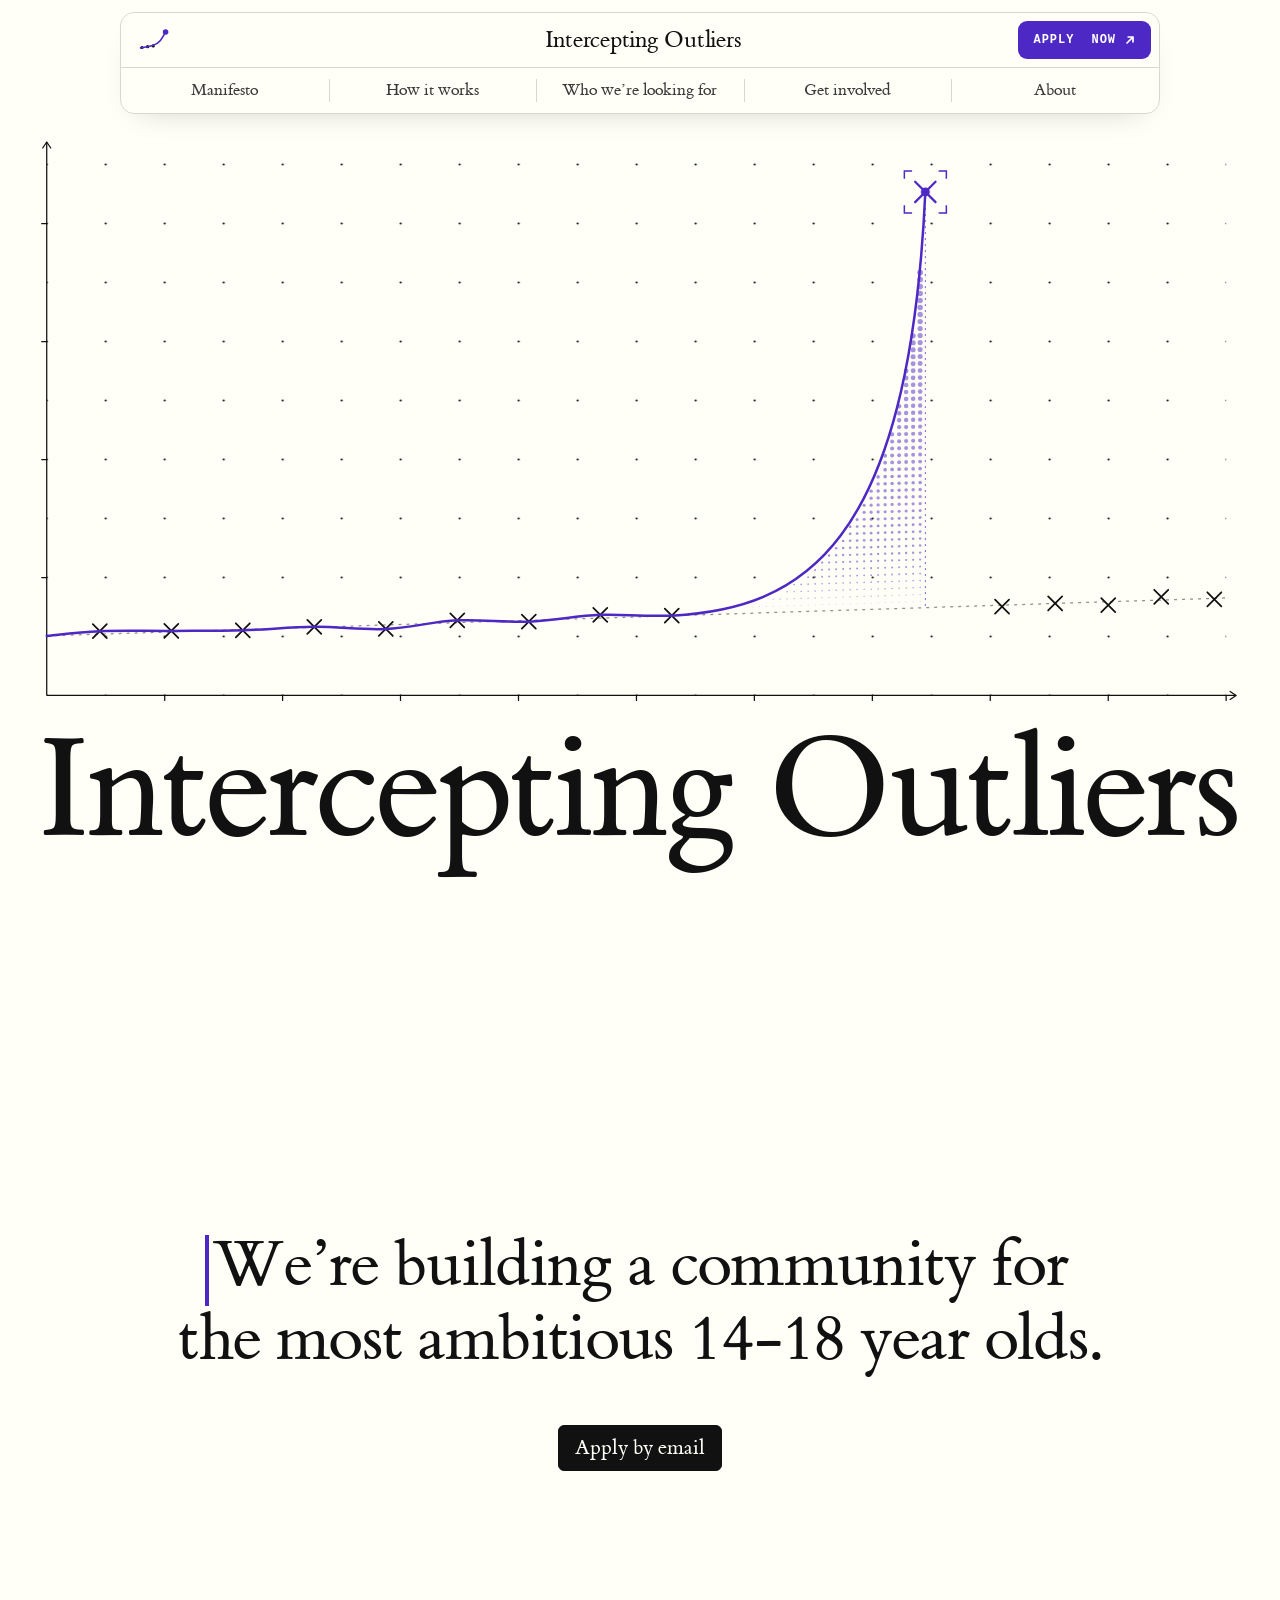
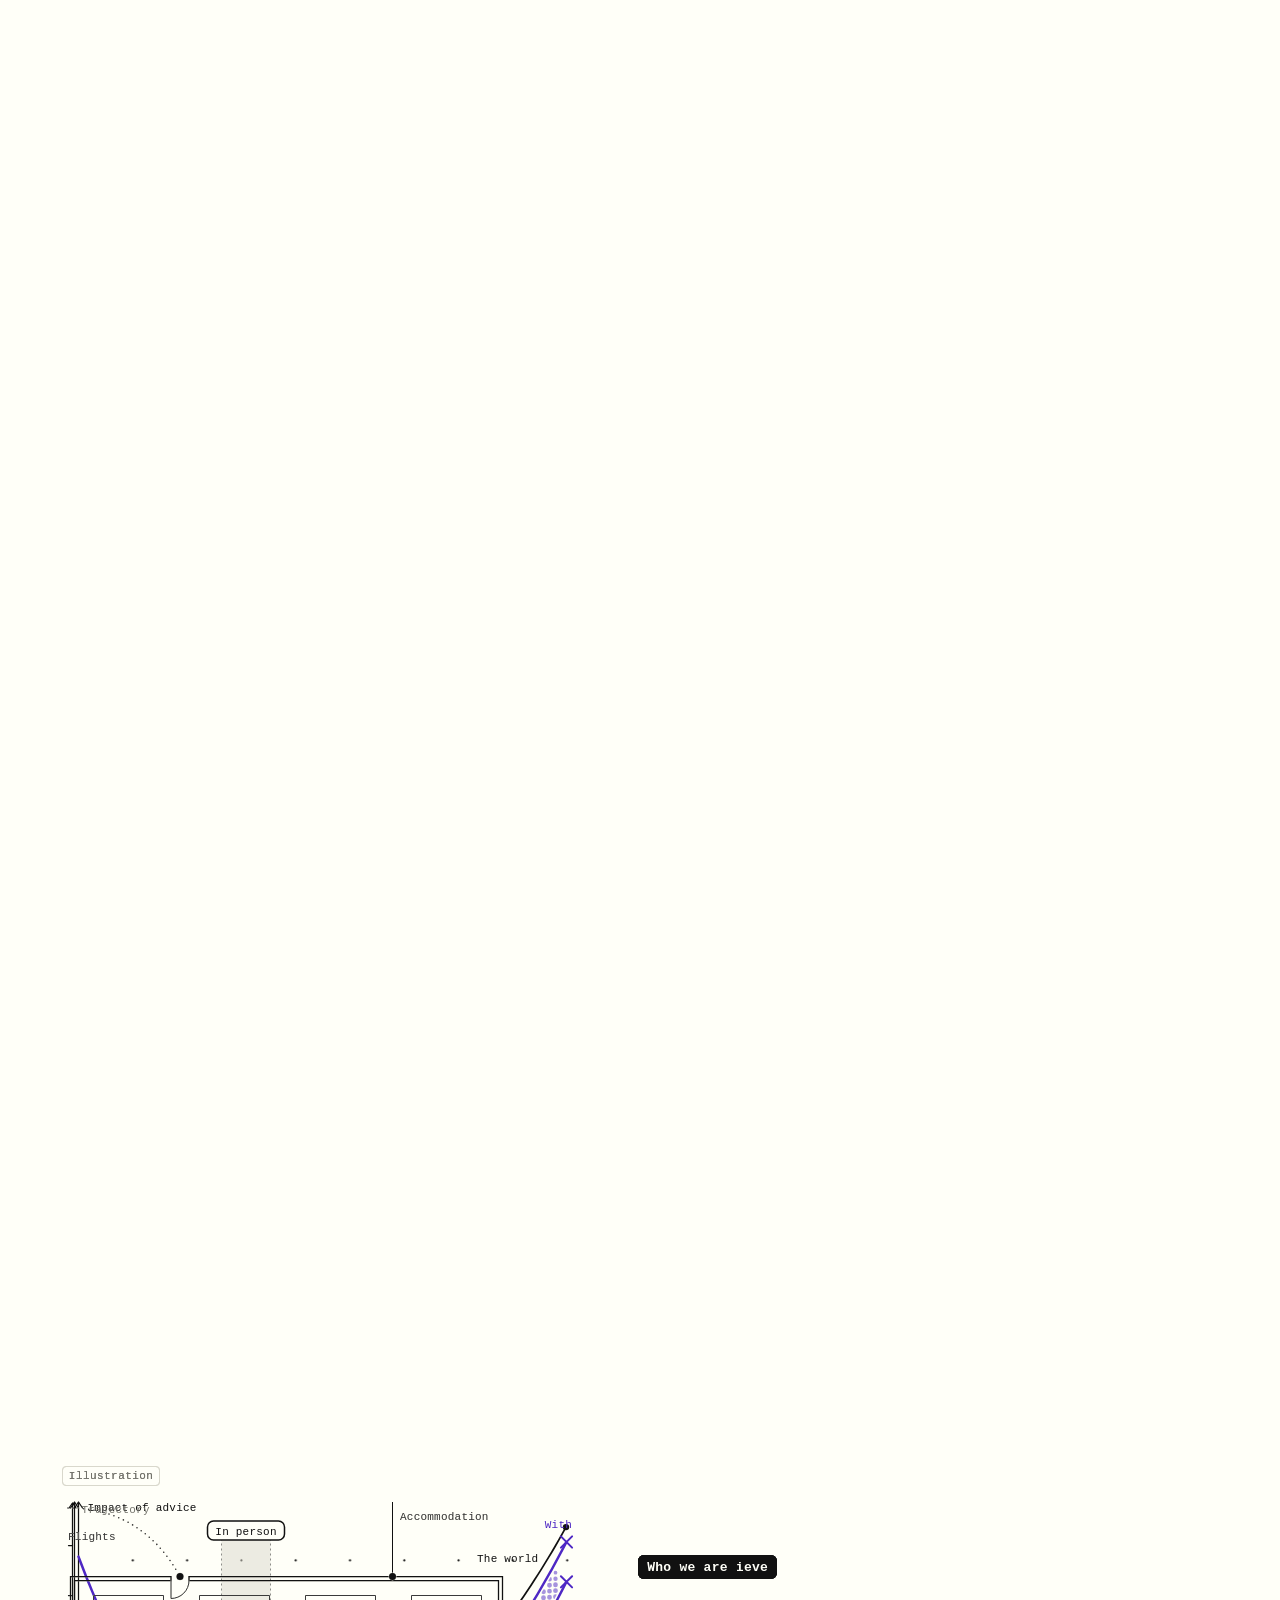
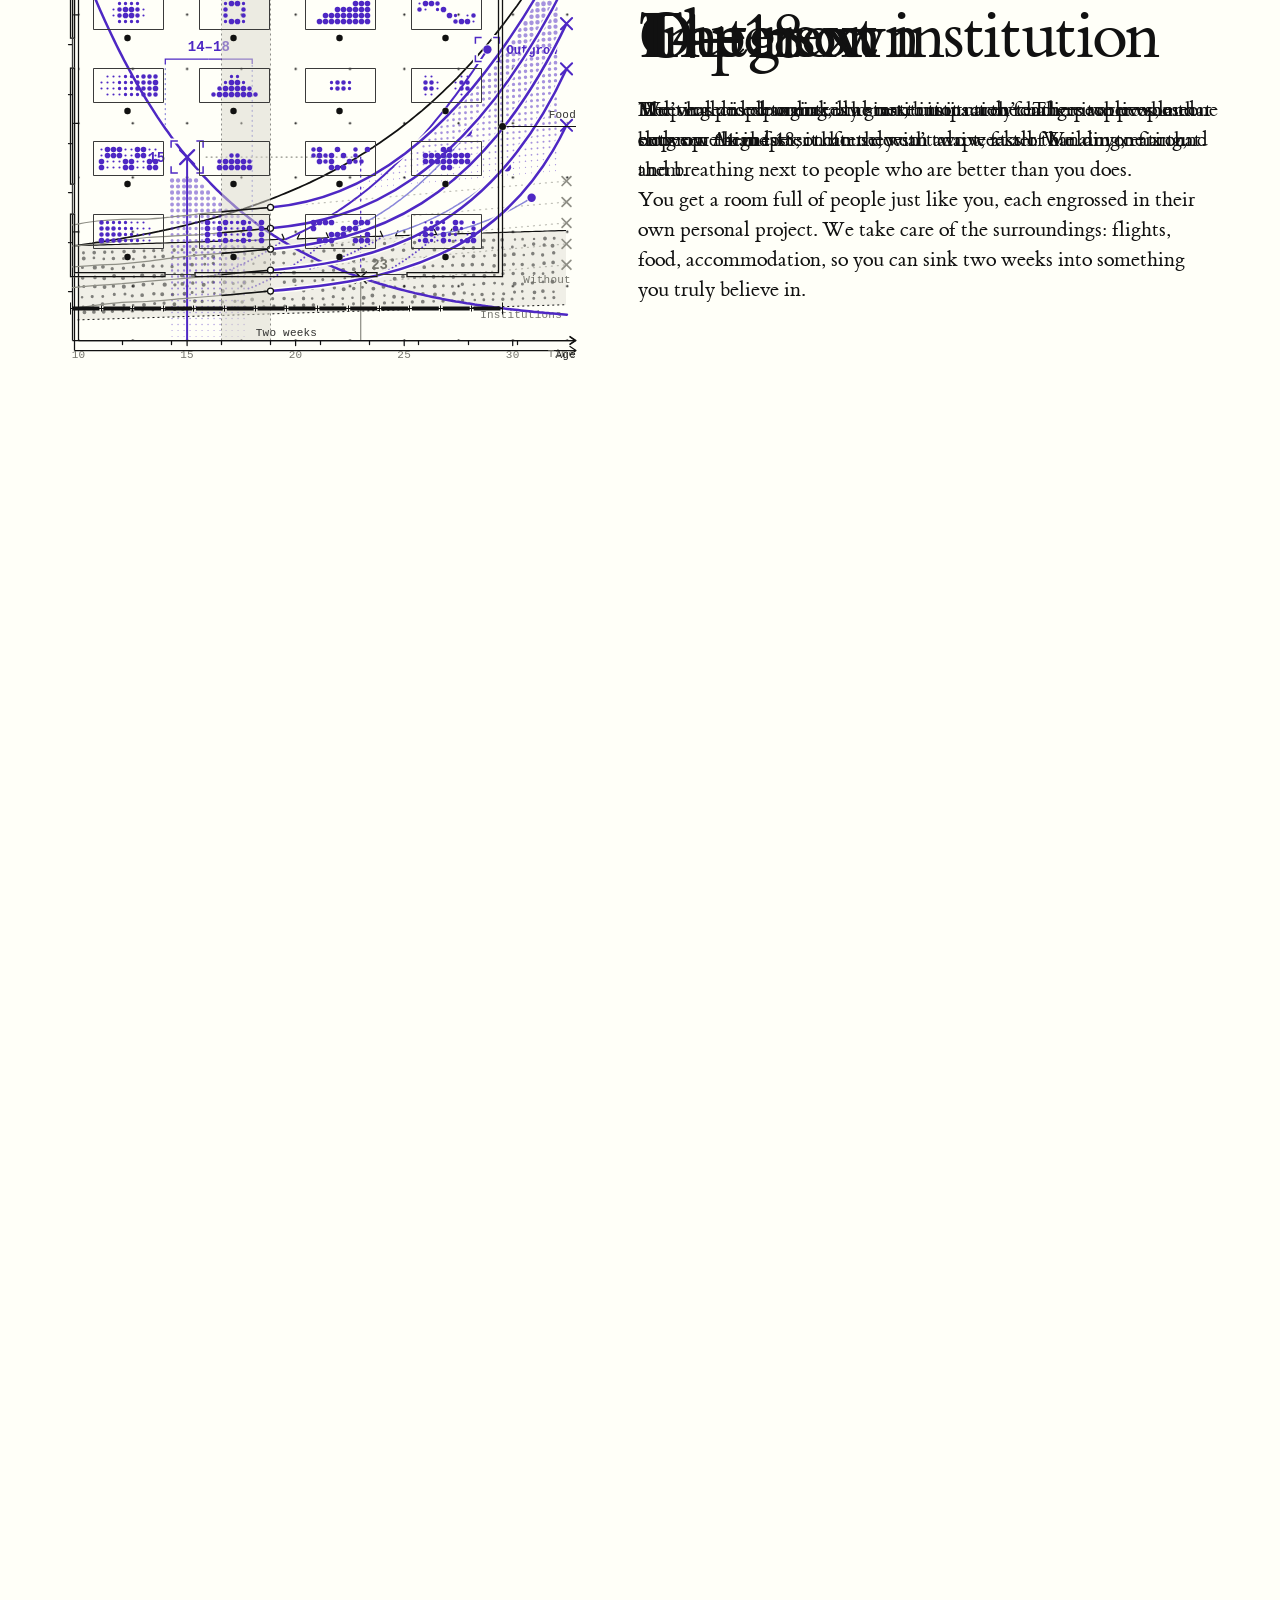
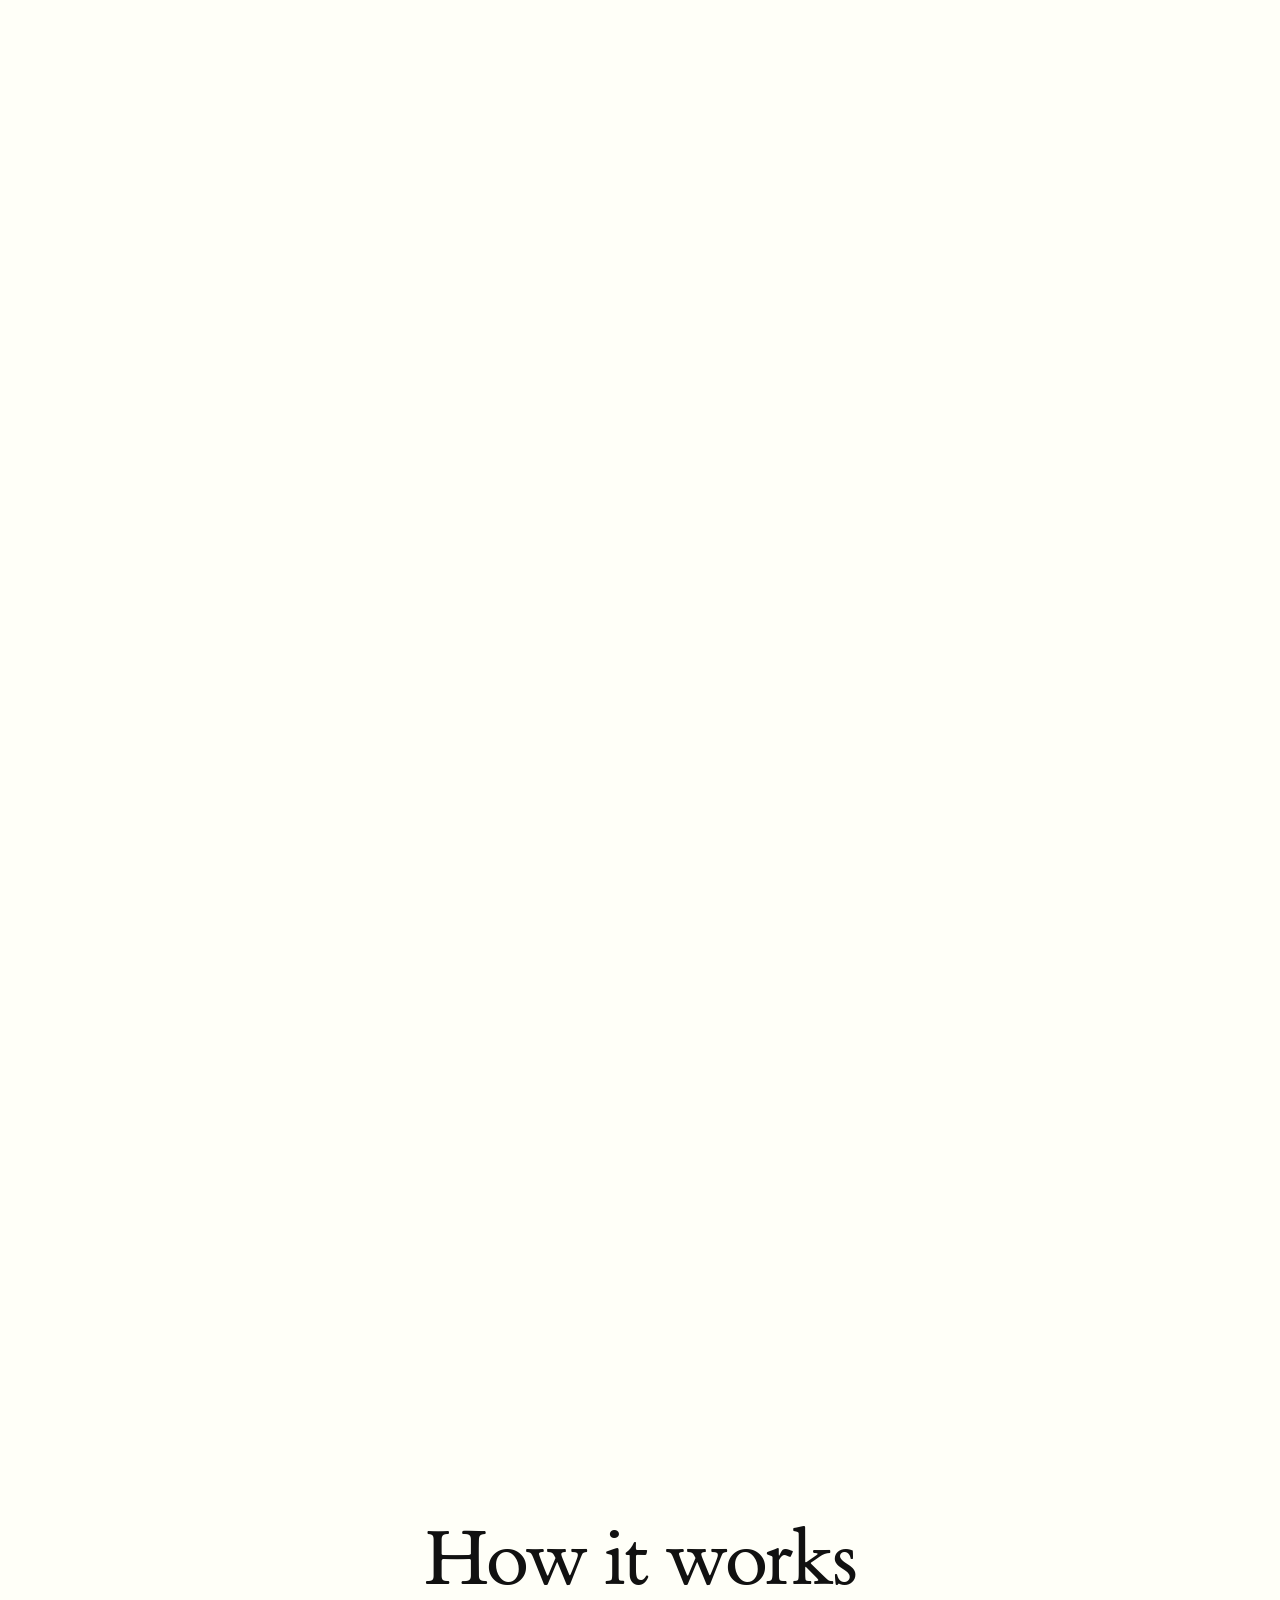
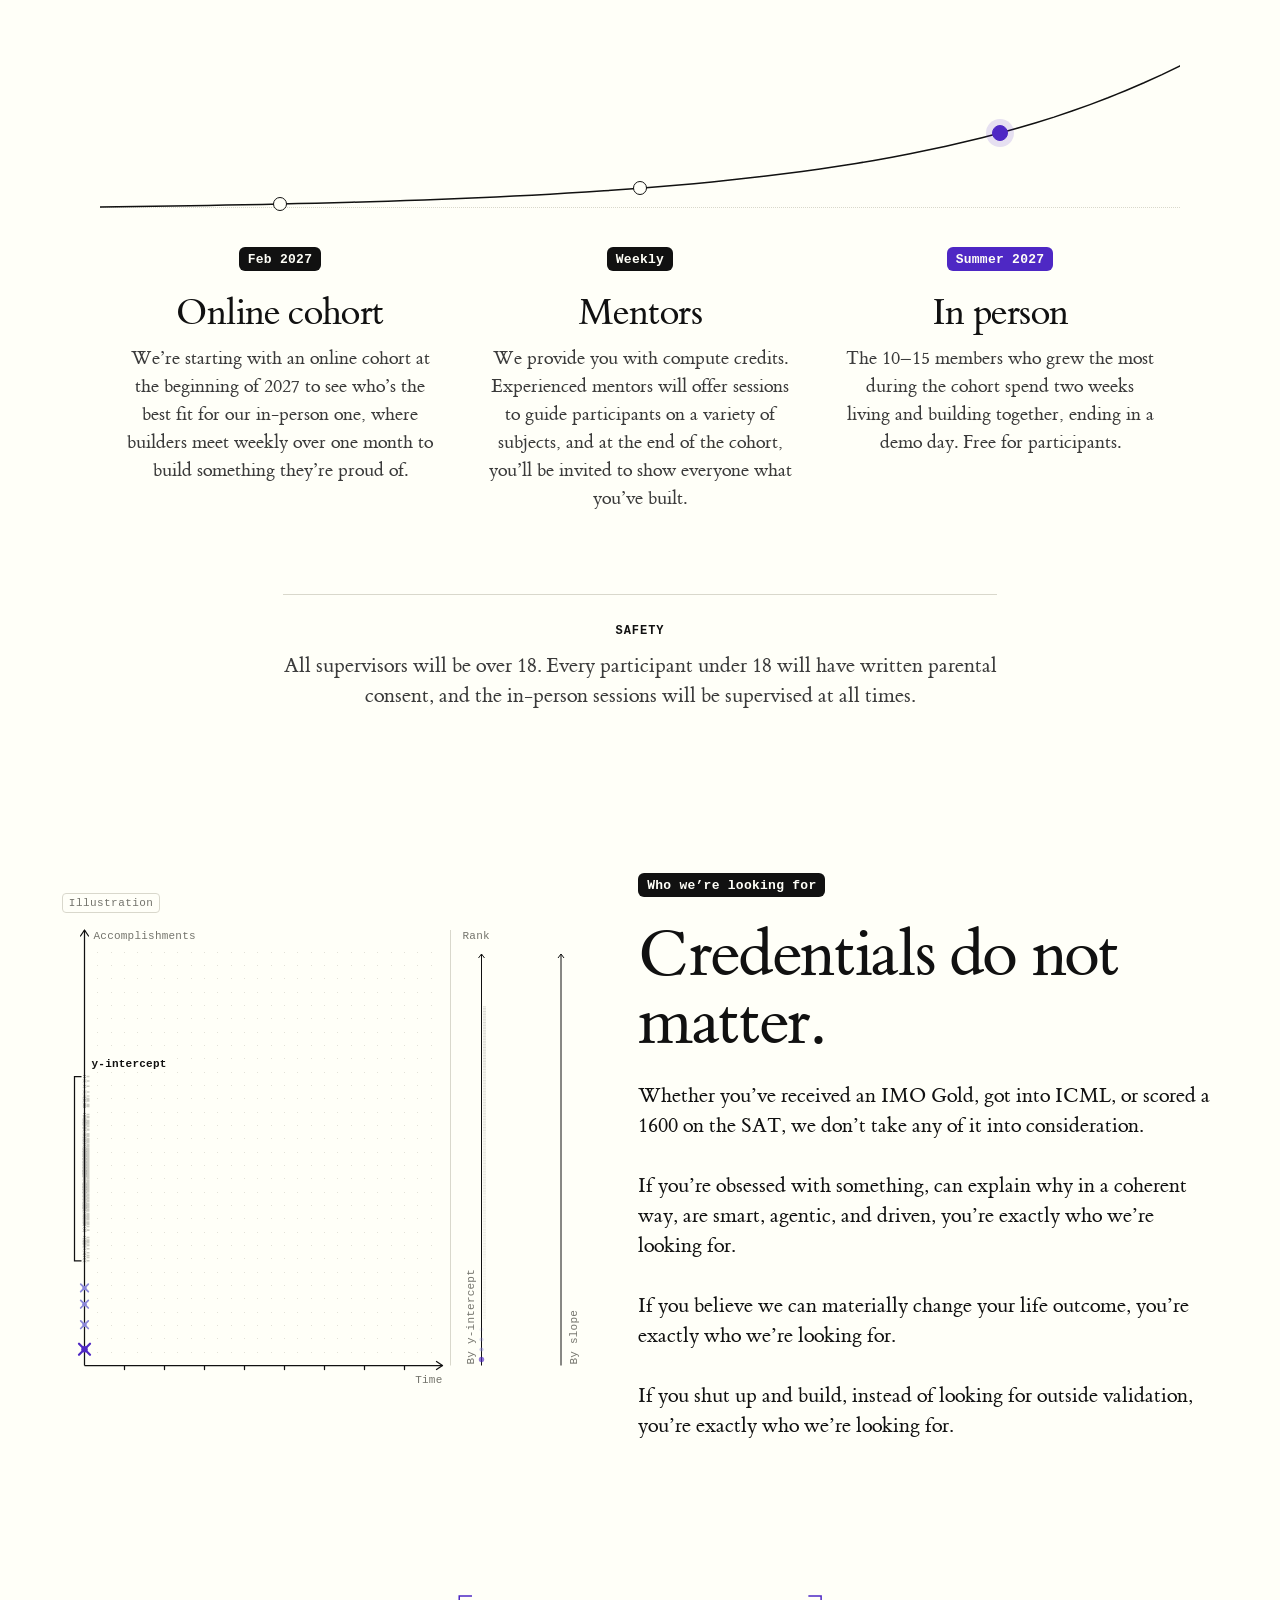
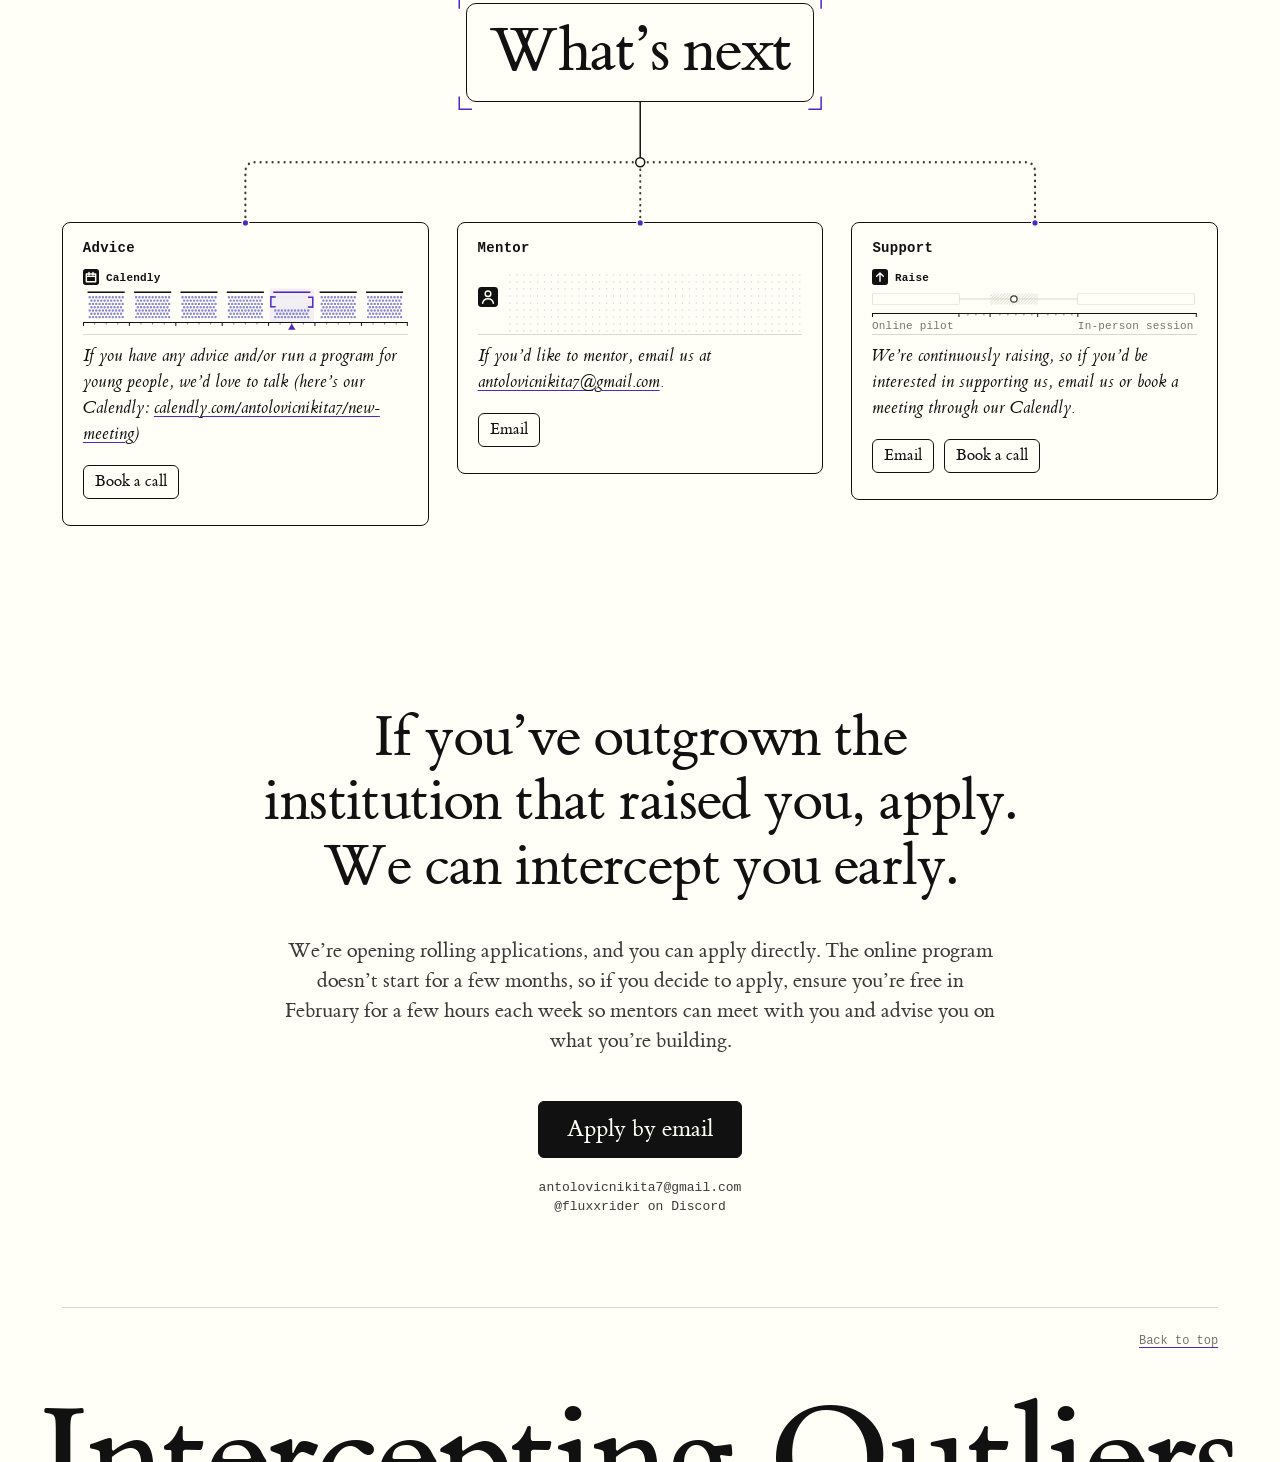
==== commit 818b9406: "Nav, About/Manifesto/Apply pages, centered How it works, copy cuts Nav on every page: mark, wordmark" ====
--- a/index.html
+++ b/index.html
@@ -7,34 +7,26 @@
 <meta name="description" content="We’re building a community for the most ambitious 14-18 year olds.">
 <meta name="theme-color" content="#fffff8">
 <link rel="icon" href="data:,">
-<link rel="preload" href="fonts/et-book-roman.woff" as="font" type="font/woff" crossorigin>
+<link rel="preload" href="/fonts/et-book-roman.woff" as="font" type="font/woff" crossorigin>
 <script>document.documentElement.className = 'js';</script>
-<style>
-@font-face { font-family: 'et-book'; font-weight: 400; font-style: normal; font-display: swap; src: url('fonts/et-book-roman.woff') format('woff'); }
-@font-face { font-family: 'et-book'; font-weight: 400; font-style: italic; font-display: swap; src: url('fonts/et-book-italic.woff') format('woff'); }
-@font-face { font-family: 'et-book'; font-weight: 700; font-style: normal; font-display: swap; src: url('fonts/et-book-bold.woff') format('woff'); }
-/* a local stand-in sized to et-book's width, so nothing overflows while the font loads */
-@font-face { font-family: 'et-book-fb'; src: local('Palatino Linotype'), local('Palatino'), local('Book Antiqua'); size-adjust: 91%; }
-</style>
-<style>
-:root{--serif: "et-book", "et-book-fb", Palatino, "Palatino Linotype", "Book Antiqua", Georgia, serif;--mono: ui-monospace, SFMono-Regular, Menlo, Monaco, Consolas, "Liberation Mono", monospace;--bg: #fffff8;--ink: #111;--ink-2: #3a3a3a;--muted: #74746c;--rule: #d9d8cc;--accent: #4e28c4;--accent-soft: #8a87d9;--series-2: #3b3b3b;--series-3: #8f8f86;--ease: cubic-bezier(.2, .7, .2, 1);--gutter: clamp(16px, 2.8vw, 44px);--gap: clamp(28px, 4.4vw, 72px);--panel: 520px;--read: 580px}*,*:before,*:after{box-sizing:border-box}html{scroll-padding-top:16px;scroll-padding-bottom:16px;-webkit-text-size-adjust:100%}html,body{margin:0;background:var(--bg);color:var(--ink)}body{font:400 21px/30px var(--serif);text-rendering:optimizeLegibility}p{margin:0 0 30px}a{color:inherit;text-decoration-line:underline;text-decoration-color:var(--accent);text-decoration-thickness:1px;text-underline-offset:3px}a:hover{color:var(--accent)}:focus-visible{outline:2px solid var(--accent);outline-offset:3px;border-radius:3px}.nw{white-space:nowrap}.sr-only{position:absolute;width:1px;height:1px;overflow:hidden;clip:rect(0 0 0 0);white-space:nowrap}.skip{position:absolute;left:12px;top:-60px;z-index:20;font:700 13px var(--mono);background:var(--ink);color:var(--bg);padding:8px 12px;border-radius:6px;text-decoration:none}.skip:focus{top:12px;color:var(--bg)}.wrap{width:100%;max-width:calc(var(--panel) + var(--read) + var(--gap) + 2 * var(--gutter));margin:0 auto;padding:0 var(--gutter)}.pill-ink,.date-pill{display:inline-block;font:700 13px/1 var(--mono);letter-spacing:.02em;background:var(--ink);color:var(--bg);border-radius:6px;padding:6px 9px 5px;margin:0}.pill{display:inline-block;font:inherit;font-size:18px;line-height:1.2;color:var(--ink);background:none;border:1.5px solid var(--ink);border-radius:6px;padding:6px 11px;text-decoration:none;cursor:pointer;transition:background-color .2s var(--ease),color .2s var(--ease)}.pill:hover,.pill:focus-visible{background:var(--ink);color:var(--bg)}.pill-solid{background:var(--ink);color:var(--bg)}.pill-solid:hover,.pill-solid:focus-visible{background:var(--accent);border-color:var(--accent);color:var(--bg)}.label{font:400 11px/1.3 var(--mono);letter-spacing:.02em;color:var(--muted)}.cols{display:grid;grid-template-columns:minmax(300px,var(--panel)) minmax(340px,var(--read));gap:var(--gap);justify-content:center;align-items:center}.copy>:last-child{margin-bottom:0}.tp{font:400 clamp(46px,5.4vw,68px)/1 var(--serif);letter-spacing:-.02em;margin:18px 0 24px}h2.sec,h3.ch-title{font:400 36px/40px var(--serif);margin:14px 0 18px}.dek{font-style:italic;color:var(--ink-2)}.fig{position:relative;width:100%;margin:0;aspect-ratio:10 / 9;max-height:min(74vh,600px)}.io-host{position:absolute;inset:0}.js .io-host.bake,.js .inv-viz.bake-d,.js .inv-viz.bake-m{opacity:0;animation:show 0s 2s forwards}.io-ready .io-host.bake,.io-ready .inv-viz.bake-d,.io-ready .inv-viz.bake-m{animation:none}.io-fail>.io-host.bake,.io-fail .inv-viz.bake-d,.io-fail .inv-viz.bake-m{opacity:1;animation:none}.bake-m{display:none}.io-host>svg,.io-host>canvas{position:absolute;inset:0;width:100%;height:100%;display:block;overflow:visible}.fig .tag{position:absolute;left:0;top:-30px;z-index:2;font:400 11px/1 var(--mono);letter-spacing:.04em;color:var(--muted);border:1px solid var(--rule);border-radius:4px;padding:4px 6px 3px}.od-c{display:inline-block;white-space:pre}.date-pill,.pill-ink{overflow:hidden;vertical-align:top}.lede{font:400 36px/40px var(--serif);margin:0 0 28px;max-width:16em}.team{margin:0;display:grid;gap:22px;padding-top:18px;border-top:1px solid var(--rule)}.team div{min-width:0}.team dt{font:700 13px/1.3 var(--mono);letter-spacing:.02em;margin-bottom:6px}.team dd{margin:0}#who .team{border-top:0;padding-top:0;gap:28px}#who .team>div{border-top:1px solid var(--rule);padding-top:18px}@media (min-width: 960px){#who .scene:first-child .copy{align-self:end}#who .scene+.scene .copy{align-self:start}#who .scene+.scene .team{gap:calc(2*clamp(40px,8vh,88px))}}.scene{position:relative}.pin{padding-top:clamp(40px,8vh,88px);padding-bottom:clamp(40px,8vh,88px)}.story{display:grid;grid-template-columns:minmax(300px,var(--panel)) minmax(340px,var(--read));gap:var(--gap);justify-content:center;padding-top:clamp(40px,8vh,88px);padding-bottom:clamp(40px,8vh,88px)}.hud{position:sticky;top:14px;height:calc(100vh - 28px);align-self:start}.hud .fig{height:100%;aspect-ratio:auto;max-height:none}.chapter{min-height:58vh;padding-top:6vh}.chapters>.chapter:first-of-type{padding-top:10px}.chapter:last-child{min-height:50vh}.block{padding-top:clamp(48px,10vh,112px);padding-bottom:clamp(48px,10vh,112px)}.tree{position:relative;display:grid;grid-template-columns:repeat(3,minmax(0,1fr));gap:120px 28px;align-items:start}.tree>.io-host{z-index:0;pointer-events:none}.root{position:relative;z-index:1;grid-column:1 / -1;justify-self:center;margin:0;font:400 clamp(40px,5vw,64px)/1.05 var(--serif);letter-spacing:-.02em;border:1.5px solid var(--ink);border-radius:10px;padding:14px 22px 16px;background:var(--bg)}.branch{position:relative;z-index:1;border:1.5px solid var(--ink);border-radius:8px;padding:18px 20px 20px;background:var(--bg);font-size:18px;line-height:26px}.branch p{font-style:italic}.coda{margin:56px 0 0;text-align:center;font-style:italic;color:var(--ink-2)}.apply-note{max-width:34em;margin:0 0 28px}.branch h3{font:700 14px/1 var(--mono);letter-spacing:.02em;margin:0 0 14px}.branch p{margin:0 0 18px}.branch .pill{font-size:16px;margin:0 6px 6px 0}.branch a:not(.pill){overflow-wrap:anywhere}.contact{margin:0;font:400 13px/1.5 var(--mono);color:var(--ink-2)}.foot{display:flex;flex-wrap:wrap;justify-content:space-between;align-items:baseline;gap:10px 24px;padding-top:22px;padding-bottom:40px;background:linear-gradient(var(--rule),var(--rule)) var(--gutter) 0 / calc(100% - 2 * var(--gutter)) 1px no-repeat;font:400 12px/1.5 var(--mono);color:var(--muted)}.foot a{color:var(--muted);padding-block:3px}@media (max-width: 959px){html{scroll-padding-top:72px}.cols,.story{grid-template-columns:minmax(0,1fr)}.pin{padding-top:40px;padding-bottom:40px}.pin.cols{gap:28px}.fig{aspect-ratio:1 / .86;max-height:none}.story{gap:0;padding-top:24px;padding-bottom:32px}.hud{top:0;height:auto;z-index:5;background:var(--bg);margin:0 calc(-1 * var(--gutter));padding:8px var(--gutter) 9px;border-bottom:1px solid var(--rule)}.hud .fig{height:48px}.chapter,.chapter:last-child{min-height:0;padding-top:48px}.block{padding-top:64px;padding-bottom:64px}.tree{grid-template-columns:minmax(0,1fr);gap:26px;padding-left:30px}.root{justify-self:start}.bake-d{display:none}.bake-m{display:block}.no-js .tree>.io-host{display:none}.no-js .tree{padding-left:0}.no-js .hud{display:none}.lede{font-size:30px;line-height:34px}.fig .tag{top:-26px}}@media (min-width: 960px) and (max-width: 1279px){.no-js .tree>.io-host{display:none}.no-js .tree{row-gap:48px}}@media (max-width: 340px){.tp{font-size:42px}}@media (max-width: 420px){body{font-size:19px;line-height:28px}p{margin-bottom:28px}h2.sec,h3.ch-title{font-size:30px;line-height:34px}}@media (prefers-reduced-motion: reduce){.pill{transition:none}}@media (forced-colors: active){:root{--ink: CanvasText;--rule: GrayText;--series-3: GrayText;--muted: GrayText;--accent: Highlight;--accent-soft: Highlight}.io-host svg{--bg: Canvas}}.flock{position:fixed;inset:0;width:100%;height:100%;pointer-events:none;z-index:4;display:none}
-.hero{position:relative;height:100vh;height:100svh;min-height:520px;min-height:min(520px,100svh);overflow:clip;display:flex;flex-direction:column;padding:clamp(14px,3vh,32px) var(--gutter) clamp(20px,4.6vh,52px);container-type:inline-size}.stage{position:relative;flex:1 1 auto;min-height:0}.stage svg,.stage canvas{position:absolute;inset:0;width:100%;height:100%}.stage svg{overflow:visible}.title{margin:clamp(8px,1.6vh,18px) 0 0;font-weight:400;line-height:.9;letter-spacing:-.02em;font-kerning:none;white-space:nowrap;font-size:calc((100vw - 2 * var(--gutter)) / 8.1);font-size:calc(100cqw / 8.04)}.title .w{display:inline}.title .ch{display:inline-block}.js .title.pre{opacity:.002;animation:show 0s 6s forwards}@keyframes show{to{opacity:1}}@media (max-width: 640px){.title{font-size:calc((100vw - 2 * var(--gutter)) / 4.72);font-size:calc(100cqw / 4.68);line-height:.92}.title .w{display:block}}#gp circle{fill:var(--ink)}.ax{stroke:var(--ink);stroke-width:1.25;fill:none}.arw,.tk{stroke:var(--ink);stroke-width:1.25;fill:none;stroke-linecap:round;stroke-linejoin:round}.trend{stroke:var(--series-3);stroke-width:1.25;stroke-dasharray:3 5;fill:none}.x path{stroke:var(--ink);stroke-width:1.75;stroke-linecap:round;fill:none;transform-box:fill-box;transform-origin:center}.curve{stroke:var(--accent);stroke-width:2.5;stroke-linecap:round;stroke-linejoin:round;fill:none}.resid{stroke:var(--accent);stroke-width:1;stroke-dasharray:2 4;fill:none;opacity:.75;transform-box:fill-box;transform-origin:50% 0}.out path{stroke-width:2.25}.out path.hit{stroke:var(--accent)}.ret{transform-box:fill-box;transform-origin:center}.ret path{stroke:var(--accent);stroke-width:1.5;fill:none;stroke-linecap:square;vector-effect:non-scaling-stroke}.head{fill:var(--accent);opacity:0}.ping{fill:none;stroke:var(--accent);stroke-width:1.25;vector-effect:non-scaling-stroke;transform-box:fill-box;transform-origin:center}@media (max-width: 599px){.no-js .hero{height:auto;min-height:0}.no-js .stage{flex:none;aspect-ratio:1360 / 640}}
-[data-fig=outgrow] .og-svg{overflow:visible}[data-fig=outgrow] text{font-family:var(--mono);font-size:11px;letter-spacing:.02em;fill:var(--muted)}[data-fig=outgrow] .og-ink{fill:var(--ink)}[data-fig=outgrow] .og-acc{fill:var(--accent);font-weight:700;font-size:12px;letter-spacing:.01em}[data-fig=outgrow] .og-ax{stroke:var(--ink);stroke-width:1.25;fill:none}[data-fig=outgrow] .og-arw,[data-fig=outgrow] .og-tk{stroke:var(--ink);stroke-width:1.25;fill:none;stroke-linecap:round;stroke-linejoin:round}[data-fig=outgrow] .og-band{fill:var(--rule);fill-opacity:.4;stroke:none}[data-fig=outgrow] .og-floor{stroke:var(--ink);stroke-width:1;stroke-dasharray:2 3;opacity:.45;fill:none}[data-fig=outgrow] .og-ceil{stroke:var(--ink);stroke-width:1.25;fill:none;stroke-linejoin:round}[data-fig=outgrow] .og-shard{stroke:var(--ink);stroke-width:1.25;fill:none;stroke-linecap:round}[data-fig=outgrow] .og-crowd{fill:var(--ink);fill-opacity:.5;stroke:none}[data-fig=outgrow] .og-world{stroke:var(--ink);stroke-width:1.75;fill:none;stroke-linecap:round;stroke-linejoin:round}[data-fig=outgrow] .og-whead{fill:var(--ink)}[data-fig=outgrow] .og-trace{stroke:var(--accent);stroke-width:2;fill:none;stroke-dasharray:0 4;stroke-linecap:round;opacity:.85}[data-fig=outgrow] .og-trail{stroke:var(--accent-soft);stroke-width:1.5;fill:none;stroke-linecap:round;stroke-linejoin:round}[data-fig=outgrow] .og-trail-lead{stroke:var(--accent);stroke-width:2}[data-fig=outgrow] .og-head{fill:var(--accent);stroke:var(--bg);stroke-width:1.5;paint-order:stroke}[data-fig=outgrow] .og-ret path{stroke:var(--accent);stroke-width:1.5;fill:none;stroke-linecap:square;vector-effect:non-scaling-stroke}[data-fig=outgrow] .og-ret .og-halo{stroke:var(--bg);stroke-width:5}[data-fig=outgrow] .og-ping{fill:none;stroke:var(--accent);stroke-width:1.25;vector-effect:non-scaling-stroke;transform-box:fill-box;transform-origin:center;opacity:0}
-[data-fig=age] .ag-svg{overflow:visible}[data-fig=age] .ag-dot{fill:var(--ink)}[data-fig=age] .ag-ht-svg{fill:var(--accent);fill-opacity:.5;stroke:none;display:none}[data-fig=age] .ag-ht-svg.is-on{display:inline}[data-fig=age] .ag-ax{stroke:var(--ink);stroke-width:1.25;fill:none}[data-fig=age] .ag-arw,[data-fig=age] .ag-tk{stroke:var(--ink);stroke-width:1.25;fill:none;stroke-linecap:round;stroke-linejoin:round}[data-fig=age] text{font-family:var(--mono);font-size:11px;letter-spacing:.02em;fill:var(--muted)}[data-fig=age] .ag-name{fill:var(--ink)}[data-fig=age] .ag-val{font-weight:700;font-size:14px;letter-spacing:0}[data-fig=age] .ag-acc{fill:var(--accent)}[data-fig=age] .ag-v23{fill:var(--muted)}[data-fig=age] .ag-curve{stroke:var(--accent);stroke-width:2.5;fill:none;stroke-linecap:round;stroke-linejoin:round}[data-fig=age] .ag-head{fill:var(--accent)}[data-fig=age] .ag-edge{stroke:var(--accent-soft);stroke-width:1.25;stroke-dasharray:1 4;stroke-linecap:round}[data-fig=age] .ag-brk{stroke:var(--accent);stroke-width:1.25;fill:none;stroke-linecap:butt;stroke-linejoin:miter}[data-fig=age] .ag-stem15{stroke:var(--accent);stroke-width:2;stroke-linecap:butt}[data-fig=age] .ag-stem23{stroke:var(--series-3);stroke-width:1.25;stroke-linecap:butt}[data-fig=age] .ag-guide{stroke:var(--series-3);stroke-width:1.25;stroke-dasharray:1 4;stroke-linecap:round}[data-fig=age] .ag-resid{stroke:var(--accent);stroke-width:1.25;stroke-dasharray:2 4;stroke-linecap:round}[data-fig=age] .ag-x path{stroke:var(--ink);stroke-width:1.75;stroke-linecap:round;fill:none}[data-fig=age] .ag-x15 path{stroke:var(--accent);stroke-width:2.25}[data-fig=age] .ag-ret path{stroke:var(--accent);stroke-width:1.5;fill:none;stroke-linecap:square;vector-effect:non-scaling-stroke}[data-fig=age] .ag-ret .ag-halo{stroke:var(--bg);stroke-width:5}[data-fig=age] .ag-ping{fill:none;stroke:var(--accent);stroke-width:1.25;vector-effect:non-scaling-stroke;transform-box:fill-box;transform-origin:center;opacity:0}
-[data-fig=inperson] .ip-svg text{font-family:var(--mono);font-size:11px;letter-spacing:.02em}[data-fig=inperson] .ip-lab{fill:var(--muted)}[data-fig=inperson] .ip-lab-w{fill:var(--accent)}[data-fig=inperson] .ip-ax{stroke:var(--ink);stroke-width:1.25;fill:none}[data-fig=inperson] .ip-arw,[data-fig=inperson] .ip-tk{stroke:var(--ink);stroke-width:1.25;fill:none;stroke-linecap:round;stroke-linejoin:round}[data-fig=inperson] .ip-ht-svg{fill:var(--accent);fill-opacity:.5;stroke:none;display:none}[data-fig=inperson] .ip-ht-svg.is-on{display:inline}[data-fig=inperson] .ip-band{fill:var(--rule);opacity:.5}[data-fig=inperson] .ip-edge{stroke:var(--ink);stroke-width:1;stroke-dasharray:2 3;opacity:.45;fill:none}[data-fig=inperson] .ip-pill rect{fill:var(--bg);stroke:var(--ink);stroke-width:1.5}[data-fig=inperson] .ip-pill text{fill:var(--ink)}[data-fig=inperson] .ip-past{stroke:var(--series-3);stroke-width:1.25;fill:none;stroke-linecap:round;stroke-linejoin:round}[data-fig=inperson] .ip-past-in{stroke:var(--ink);stroke-width:1.5}[data-fig=inperson] .ip-wo,[data-fig=inperson] .ip-wf{stroke:var(--series-3);stroke-width:1.25;fill:none;stroke-dasharray:1 5;stroke-linecap:round}[data-fig=inperson] .ip-wf{stroke:var(--ink-2)}[data-fig=inperson] .ip-halo{stroke:var(--bg);stroke-width:5.5;fill:none;stroke-linecap:round}[data-fig=inperson] .ip-with{stroke:var(--accent);stroke-width:2.5;fill:none;stroke-linecap:round;stroke-linejoin:round}[data-fig=inperson] .ip-fork{fill:var(--bg);stroke:var(--ink);stroke-width:1.25}[data-fig=inperson] .ip-head{fill:var(--accent)}[data-fig=inperson] .ip-x path{fill:none;stroke-width:1.75;stroke-linecap:round}[data-fig=inperson] .ip-xw path{stroke:var(--accent);stroke-width:2}[data-fig=inperson] .ip-xo path{stroke:var(--series-3)}[data-fig=inperson] .ip-ping{fill:none;stroke:var(--accent);stroke-width:1.25;opacity:0;transform-box:fill-box;transform-origin:center}
-[data-fig=house] text{font-family:var(--mono);letter-spacing:.02em;font-weight:400}[data-fig=house] .ho-lab-q{fill:var(--rule)}[data-fig=house] .ho-lab{fill:var(--ink-2)}[data-fig=house] .ho-wall-q,[data-fig=house] .ho-wall{fill:none;stroke:var(--rule);stroke-width:1.25;stroke-linecap:square}[data-fig=house] .ho-wall{stroke:var(--ink)}[data-fig=house] .ho-door-q,[data-fig=house] .ho-door{fill:none;stroke:var(--rule);stroke-width:1}[data-fig=house] .ho-door{stroke:var(--ink-2)}[data-fig=house] .ho-desk-q,[data-fig=house] .ho-desk{fill:none;stroke:var(--rule);stroke-width:1}[data-fig=house] .ho-desk{stroke:var(--ink-2)}[data-fig=house] .ho-pq{fill:none;stroke:var(--rule);stroke-width:1}[data-fig=house] .ho-p{fill:var(--ink)}[data-fig=house] .ho-g{fill:none;stroke:var(--accent);stroke-linecap:round}[data-fig=house] .ho-arc-q,[data-fig=house] .ho-arc{fill:none;stroke:var(--rule);stroke-width:1.6;stroke-linecap:round}[data-fig=house] .ho-arc{stroke:var(--ink-2)}[data-fig=house] .ho-head{fill:none;stroke:var(--ink);stroke-width:1.25;stroke-linecap:round;stroke-linejoin:round}[data-fig=house] .ho-line-q,[data-fig=house] .ho-line{fill:none;stroke:var(--rule);stroke-width:1}[data-fig=house] .ho-line{stroke:var(--ink)}[data-fig=house] .ho-node-q{fill:var(--bg);stroke:var(--rule);stroke-width:1}[data-fig=house] .ho-node{fill:var(--ink)}[data-fig=house] .ho-ping{fill:none;stroke:var(--accent);stroke-width:1.25;opacity:0;transform-box:fill-box;transform-origin:center}[data-fig=house] .ho-tick-q,[data-fig=house] .ho-tick{fill:none;stroke:var(--rule);stroke-width:1}[data-fig=house] .ho-tick{stroke:var(--ink)}[data-fig=house] .ho-day{fill:var(--ink)}
-[data-fig=program]{--pg-d1: color-mix(in srgb, var(--accent) 38%, var(--ink-2));--pg-d2: color-mix(in srgb, var(--accent) 68%, var(--ink-2))}[data-fig=program] .pg-head{position:absolute;left:4px;right:4px;top:0;height:28px;display:flex;align-items:center;gap:12px;white-space:nowrap;overflow:hidden}[data-fig=program] .pg-pill{flex:none;min-width:calc(12ch + .3em + 18px);text-align:center}[data-fig=program] .pg-crumb{font:400 11px/1 var(--mono);letter-spacing:.02em;color:var(--muted);display:flex;gap:7px;align-items:baseline;min-width:0}[data-fig=program] .pg-crumb i{font-style:normal}[data-fig=program] .pg-cv{font-weight:700;color:var(--ink)}.no-js [data-fig=program] .pg-pill,.no-js [data-fig=program] .pg-crumb i,.no-js [data-fig=program] .pg-cv{display:none}[data-fig=program] .pg-t{font:400 11px var(--mono);letter-spacing:.02em;fill:var(--muted);font-variant-numeric:tabular-nums}[data-fig=program] .pg-b{font-weight:700}[data-fig=program] .pg-ink{fill:var(--ink)}[data-fig=program] .pg-paper{fill:var(--bg)}[data-fig=program] .pg-halo{paint-order:stroke;stroke:var(--bg);stroke-width:4px;stroke-linejoin:round}[data-fig=program] .pg-halo3{stroke-width:6px}[data-fig=program] .pg-rule{fill:none;stroke:var(--rule);stroke-width:1}[data-fig=program] .pg-ping{fill:none;stroke:var(--accent);stroke-width:1.25;opacity:0;transform-box:fill-box;transform-origin:center;vector-effect:non-scaling-stroke;pointer-events:none}[data-fig=program] .pg-ic-p{fill:none;stroke:var(--bg);stroke-width:2.1;stroke-linecap:round;stroke-linejoin:round}[data-fig=program] .pg-z{visibility:hidden}[data-fig=program] .pg-lat{fill:none;stroke:var(--rule);stroke-width:1.3;stroke-linecap:round}[data-fig=program] .pg-frame{fill:none;stroke:var(--ink);stroke-width:1.25;stroke-linecap:square}[data-fig=program] .pg-fld path{fill:none;stroke-linecap:round;stroke-linejoin:round}[data-fig=program] .pg-f-lnk{stroke:var(--series-3);stroke-width:.6}[data-fig=program] .pg-f-ghost{stroke:var(--ink-2);stroke-width:1.6;opacity:.4}[data-fig=program] [class^=pg-f-tl]{stroke:var(--accent);stroke-width:1.1}[data-fig=program] .pg-f-tl1{opacity:.25}[data-fig=program] .pg-f-tl1b{opacity:.17}[data-fig=program] .pg-f-tl1a{opacity:.085}[data-fig=program] .pg-f-tl2{opacity:.12}[data-fig=program] .pg-f-tl2b{opacity:.08}[data-fig=program] .pg-f-tl2a{opacity:.04}[data-fig=program] .pg-f-brk{stroke:var(--accent-soft);stroke-width:4}[data-fig=program] .pg-f-mv{stroke:var(--accent);stroke-width:2.8}[data-fig=program] .pg-f-fly{stroke:var(--accent);stroke-width:2.6}[data-fig=program] .pg-f-fly0{stroke:var(--accent);stroke-width:2.2;opacity:.4}[data-fig=program] .pg-f-dot{stroke:var(--ink-2);stroke-width:2.4}[data-fig=program] .pg-f-d1{stroke:var(--pg-d1);stroke-width:2.6}[data-fig=program] .pg-f-d2{stroke:var(--pg-d2);stroke-width:2.7}[data-fig=program] .pg-f-d3{stroke:var(--accent);stroke-width:2.8}[data-fig=program] .pg-f-gry{stroke:var(--series-3);stroke-width:2.4}[data-fig=program] .pg-f-halo{stroke:var(--accent);stroke-width:1}[data-fig=program] .pg-f-hot{stroke:var(--ink);stroke-width:2.8}[data-fig=program] .pg-pulse{fill:none;stroke:var(--accent);stroke-width:1.25}[data-fig=program] .pg-trails path{fill:none;stroke:var(--accent);stroke-width:1.4;stroke-linecap:round}[data-fig=program] .pg-m{fill:var(--ink-2);stroke:none}[data-fig=program] .pg-m-g{fill:var(--ink-2);opacity:.4}[data-fig=program] .pg-m-f{fill:var(--accent)}[data-fig=program] .pg-m-l1{fill:var(--pg-d1)}[data-fig=program] .pg-m-l2{fill:var(--pg-d2)}[data-fig=program] .pg-m-l3,[data-fig=program] .pg-m-go,[data-fig=program] .pg-m-s{fill:var(--accent)}[data-fig=program] .pg-per-k{fill:none;stroke:var(--bg);stroke-width:10;stroke-linecap:butt}[data-fig=program] .pg-per{fill:none;stroke:var(--ink);stroke-width:1.25;stroke-dasharray:3 3;stroke-linecap:butt}[data-fig=program] .pg-shd-b{fill:var(--accent);stroke:var(--bg);stroke-width:1.5;paint-order:stroke}[data-fig=program] .pg-shd-c{fill:none;stroke:var(--bg);stroke-width:1.4;stroke-linecap:round;stroke-linejoin:round}[data-fig=program] .pg-house{fill:none;stroke:var(--ink);stroke-width:1.5;stroke-linecap:round;stroke-linejoin:round}[data-fig=program] .pg-house-f{fill:var(--bg);stroke:none;transition:fill .4s}[data-fig=program] .pg-house-f.on{fill:color-mix(in srgb,var(--accent) 7%,var(--bg))}[data-fig=program] .pg-node-t{fill:var(--ink)}[data-fig=program] .pg-lg-dot{fill:none;stroke:var(--series-3);stroke-width:4;stroke-linecap:round}[data-fig=program] .pg-lg-dot.on{stroke:var(--ink-2)}[data-fig=program] .pg-band{fill:none;stroke:var(--rule);stroke-width:1.7;stroke-linecap:round}[data-fig=program] .pg-band-on{stroke:var(--accent-soft)}[data-fig=program] .pg-band-hot{stroke:var(--accent)}[data-fig=program] .pg-blk-q{fill:none;stroke:var(--series-3);stroke-width:1.25;stroke-dasharray:2 3}[data-fig=program] .pg-blk-f{fill:var(--accent)}[data-fig=program] .pg-blk-t{font-size:10px}[data-fig=program] .pg-ax{fill:none;stroke:var(--ink);stroke-width:1.25;stroke-linecap:round;stroke-linejoin:round}[data-fig=program] .pg-hd-l{fill:none;stroke:var(--accent);stroke-width:1.25}[data-fig=program] .pg-hd{fill:var(--accent)}[data-fig=program] .pg-track .pg-t.on{fill:var(--ink)}[data-fig=program] .pg-cap-o{fill:var(--bg);stroke:var(--ink);stroke-width:1.25}[data-fig=program] .pg-cap-tint{fill:color-mix(in srgb,var(--accent-soft) 16%,var(--bg))}[data-fig=program] .pg-cap-dots{fill:none;stroke:var(--accent-soft);stroke-width:1.7;stroke-linecap:round}[data-fig=program] .pg-cap-e{fill:none;stroke:var(--ink);stroke-width:1.25}[data-fig=program] .pg-tile{fill:var(--ink)}[data-fig=program] .pg-big{font-size:15px;font-weight:700;fill:var(--muted)}[data-fig=program] .pg-big.on{fill:var(--accent)}[data-fig=program] .pg-sq{fill:none;stroke:var(--rule);stroke-width:1.5}[data-fig=program] .pg-sq-h{stroke-dasharray:2.5 2}[data-fig=program] .pg-sq.on{fill:var(--accent);stroke:var(--accent)}[data-fig=program] .pg-sq-h.on{fill:none}[data-fig=program] .pg-stile{fill:none;stroke:var(--rule);stroke-width:1.5}[data-fig=program] .pg-sic{fill:none;stroke:var(--series-3);stroke-width:1.9;stroke-linecap:round;stroke-linejoin:round}[data-fig=program] .pg-slab{font-size:12px}[data-fig=program] .pg-lead{fill:none;stroke:var(--rule);stroke-width:1.25;stroke-dasharray:.1 3.5;stroke-linecap:round}[data-fig=program] .pg-chk-o{fill:none;stroke:var(--rule);stroke-width:1.5}[data-fig=program] .pg-chk{fill:none;stroke:var(--bg);stroke-width:1.8;stroke-linecap:round;stroke-linejoin:round}[data-fig=program] .pg-srow.on .pg-stile{fill:var(--ink);stroke:var(--ink)}[data-fig=program] .pg-srow.on .pg-sic{stroke:var(--bg)}[data-fig=program] .pg-srow.on .pg-slab{fill:var(--ink)}[data-fig=program] .pg-srow.on .pg-lead{stroke:var(--series-3)}[data-fig=program] .pg-srow.on .pg-chk-o{fill:var(--accent);stroke:var(--accent)}[data-fig=program] .pg-strip{position:absolute;inset:0 0 10px;display:flex;align-items:center;gap:12px;overflow:hidden;white-space:nowrap}[data-fig=program] .pg-sb{display:flex;flex-direction:column;gap:3px;min-width:0}[data-fig=program] .pg-slr{display:flex;align-items:center;gap:6px}[data-fig=program] .pg-sl{font:400 10px/10px var(--mono);letter-spacing:.02em;color:var(--muted)}[data-fig=program] .pg-sdots{display:none;gap:3px}[data-fig=program] .pg-sdots.on{display:inline-flex}[data-fig=program] .pg-sdots i{width:4px;height:4px;border-radius:50%;box-shadow:inset 0 0 0 1px var(--series-3)}[data-fig=program] .pg-sdots i.on{background:var(--accent);box-shadow:none}[data-fig=program] .pg-sv{font:700 var(--sv, 13px)/1 var(--mono);letter-spacing:.02em;color:var(--ink);overflow:hidden;text-overflow:ellipsis}[data-fig=program] .io-host>svg.pg-sline{top:auto;bottom:0;height:10px}
-[data-fig=slope] .sl{overflow:visible}[data-fig=slope] .sl path,[data-fig=slope] .sl circle{vector-effect:none}[data-fig=slope] .sl-grid{stroke:var(--rule);stroke-width:1.2;stroke-linecap:round;fill:none;opacity:.85}[data-fig=slope] .sl-ax,[data-fig=slope] .sl-arw,[data-fig=slope] .sl-tk{stroke:var(--ink);stroke-width:1.25;fill:none;stroke-linecap:round;stroke-linejoin:round}[data-fig=slope] .sl-ax{stroke-linecap:butt}[data-fig=slope] .sl-ax2,[data-fig=slope] .sl-arw2{stroke:var(--ink);stroke-width:1;fill:none;stroke-linecap:butt;stroke-linejoin:round}[data-fig=slope] .sl-rule{stroke:var(--rule);stroke-width:1;fill:none}[data-fig=slope] .sl-ht path{stroke:var(--series-3);stroke-linecap:round;fill:none;opacity:.7}[data-fig=slope] .sl-wake{fill:var(--accent-soft);stroke:none}[data-fig=slope] .sl-tr{stroke:var(--series-3);stroke-width:.6;fill:none;opacity:.07}[data-fig=slope] .sl-rug{stroke:var(--series-3);stroke-width:1.5;fill:none;opacity:.45}[data-fig=slope] .sl-ht .t3{opacity:.52}[data-fig=slope] .sl-ht .t2{opacity:.35}[data-fig=slope] .sl-ht .t1{opacity:.17}[data-fig=slope] .sl-fa,[data-fig=slope] .sl-cg .cx{fill:none;stroke:var(--ink);stroke-width:1;stroke-linecap:round}[data-fig=slope] .sl-fp,[data-fig=slope] .sl-cg .co{fill:none;stroke:var(--ink-2);stroke-opacity:.67;stroke-width:.8}[data-fig=slope] .sl-cg.is-a .co,[data-fig=slope] .sl-cg.is-p .cx{display:none}[data-fig=slope] .sl-o1{stroke:var(--accent);stroke-width:2.5;fill:none;stroke-linecap:round}[data-fig=slope] .sl-o2{stroke:var(--accent-soft);stroke-width:1.5;fill:none;stroke-linecap:round}[data-fig=slope] .sl-halo{stroke:var(--bg);stroke-width:6.5;fill:none;stroke-linecap:round}[data-fig=slope] .sl-mid{stroke-width:1.75}[data-fig=slope] .sl-thin{stroke-width:1.1}[data-fig=slope] .sl-ox1 path{fill:none;stroke:var(--accent);stroke-width:2.25;stroke-linecap:round}[data-fig=slope] .sl-ox2 path{fill:none;stroke:var(--accent-soft);stroke-width:1.75;stroke-linecap:round}[data-fig=slope] .sl-od1{fill:var(--accent);stroke:none}[data-fig=slope] .sl-od2{fill:var(--accent-soft);stroke:none}[data-fig=slope] .sl-brk{fill:none;stroke:var(--ink);stroke-width:1.25;stroke-linecap:butt;stroke-linejoin:miter}[data-fig=slope] .sl-acc-s{stroke:var(--accent)}[data-fig=slope] .sl-tri{fill:none;stroke:var(--accent);stroke-width:1.25;stroke-dasharray:2 4;stroke-linecap:round}[data-fig=slope] .sl-head{fill:none;stroke:var(--muted);stroke-width:1;stroke-dasharray:1 5;stroke-linecap:round}[data-fig=slope] .sl-caret{fill:var(--accent)}[data-fig=slope] .sl-drop{fill:none;stroke:var(--accent);stroke-width:1.25;stroke-dasharray:2 4;stroke-linecap:round}[data-fig=slope] .sl-found{fill:var(--bg);stroke:var(--accent);stroke-width:1.75}[data-fig=slope] .sl-ret path{fill:none;stroke:var(--accent);stroke-width:1.5;stroke-linecap:square}[data-fig=slope] .sl-ping{fill:none;stroke:var(--accent);stroke-width:1.25;opacity:0;transform-box:fill-box;transform-origin:center;pointer-events:none}[data-fig=slope] .sl-early rect{fill:var(--accent)}[data-fig=slope] .sl-early text{font:700 11px/1 var(--mono);letter-spacing:.02em;fill:var(--bg)}[data-fig=slope] .sl-web{stroke:var(--ink-2);stroke-width:.5;fill:none}[data-fig=slope] .sl-comb{stroke:var(--ink-2);stroke-width:.6;fill:none}[data-fig=slope] .sl-web.l0{opacity:.05}[data-fig=slope] .sl-web.l1{opacity:.08}[data-fig=slope] .sl-web.l2{opacity:.11}[data-fig=slope] .sl-web.l3{opacity:.15}[data-fig=slope] .sl-web.l4{opacity:.2}[data-fig=slope] .sl-sm .sl-web.l2{opacity:.08}[data-fig=slope] .sl-sm .sl-web.l3{opacity:.1}[data-fig=slope] .sl-sm .sl-web.l4{opacity:.13}[data-fig=slope] .sl-comb.l0{opacity:.15}[data-fig=slope] .sl-comb.l1{opacity:.21}[data-fig=slope] .sl-comb.l2{opacity:.28}[data-fig=slope] .sl-comb.l3{opacity:.36}[data-fig=slope] .sl-comb.l4{opacity:.45}[data-fig=slope] .sl-sm .sl-comb.l0{opacity:.12}[data-fig=slope] .sl-sm .sl-comb.l1{opacity:.18}[data-fig=slope] .sl-sm .sl-comb.l2{opacity:.24}[data-fig=slope] .sl-sm .sl-comb.l3{opacity:.3}[data-fig=slope] .sl-sm .sl-comb.l4{opacity:.35}[data-fig=slope] .sl-lab{font:400 11px/1 var(--mono);letter-spacing:.02em;fill:var(--muted);paint-order:stroke;stroke:var(--bg);stroke-width:4px;stroke-linejoin:round}[data-fig=slope] .sl-key{font-weight:700;fill:var(--ink)}[data-fig=slope] .sl-acc{fill:var(--accent)}[data-fig=slope] .sl-sm .sl-lab,[data-fig=slope] .sl-sm .sl-early text{font-size:10px}
-[data-fig=builder] text{font-family:var(--mono)}[data-fig=builder] .b-mic{font-weight:400;font-size:11px;letter-spacing:.02em;fill:var(--muted)}[data-fig=builder] .b-bold{font-weight:700}[data-fig=builder] .b-acc{fill:var(--accent)}[data-fig=builder] .b-ttl{font-weight:700;font-size:12px;letter-spacing:.02em;fill:var(--ink)}[data-fig=builder] .b-val{font-weight:700;font-size:15px;letter-spacing:.01em;fill:var(--ink)}[data-fig=builder] .b-big{font-weight:700;font-size:18px;letter-spacing:0;fill:var(--ink)}[data-fig=builder] .b-sub{font-weight:700;font-size:12px;letter-spacing:.01em;fill:var(--ink-2)}[data-fig=builder] .b-q{fill:var(--rule)}[data-fig=builder] .b-tk{font-size:10px;fill:var(--muted)}[data-fig=builder] .b-num{font-family:var(--serif);font-weight:400;fill:var(--ink);letter-spacing:-.01em}[data-fig=builder] .b-leg{fill:var(--accent)}[data-fig=builder] .b-rule,[data-fig=builder] .b-hair,[data-fig=builder] .b-rail0{fill:none;stroke:var(--rule);stroke-width:1}[data-fig=builder] .b-rail{fill:none;stroke:var(--ink);stroke-width:1.25}[data-fig=builder] .b-reg{fill:none;stroke:var(--ink-2);stroke-width:1}[data-fig=builder] .b-prog{fill:none;stroke:var(--accent);stroke-width:1.5}[data-fig=builder] .b-tile{fill:var(--bg);stroke:var(--ink);stroke-width:1.25;transition:fill .25s}[data-fig=builder] .b-ico{fill:none;stroke:var(--ink);stroke-width:1.5;stroke-linecap:round;stroke-linejoin:round;vector-effect:non-scaling-stroke;transition:stroke .25s}[data-fig=builder] .on .b-tile{fill:var(--ink)}[data-fig=builder] .on .b-ico{stroke:var(--bg)}[data-fig=builder] .b-ax{fill:none;stroke:var(--ink);stroke-width:1.25;stroke-linecap:round;stroke-linejoin:round}[data-fig=builder] .b-tick{fill:none;stroke:var(--ink);stroke-width:1}[data-fig=builder] .b-ret path{fill:none;stroke:var(--accent);stroke-width:1.5;stroke-linecap:square}[data-fig=builder] .b-ret-s path{stroke-width:1.25}[data-fig=builder] .b-ret0{fill:none;stroke:var(--rule);stroke-width:1.5;stroke-linecap:square}[data-fig=builder] .b-x{fill:none;stroke:var(--ink);stroke-width:1.75;stroke-linecap:round}[data-fig=builder] .hit .b-x{stroke:var(--accent);stroke-width:2.1}[data-fig=builder] .b-xh{fill:none;stroke:var(--bg);stroke-width:5;stroke-linecap:round}[data-fig=builder] .b-ht{fill:var(--accent);opacity:.5}[data-fig=builder] .b-ht0{fill:none;stroke:var(--accent);stroke-linecap:round;opacity:.4}[data-fig=builder] .b-brk{fill:none;stroke:var(--accent);stroke-width:1.25}[data-fig=builder] .b-brk0{fill:none;stroke:var(--rule);stroke-width:1.25}[data-fig=builder] .b-bandq{fill:none;stroke:var(--rule);stroke-width:1;stroke-dasharray:1 3}[data-fig=builder] .b-res{fill:none;stroke:var(--accent);stroke-width:1.1;stroke-dasharray:1.5 3.5;stroke-linecap:round}[data-fig=builder] .b-lead{fill:none;stroke:var(--ink-2);stroke-width:1;stroke-dasharray:1 3.5;stroke-linecap:round}[data-fig=builder] .b-ping{fill:none;stroke:var(--accent);stroke-width:1.25;opacity:0;transform-box:fill-box;transform-origin:center;pointer-events:none}[data-fig=builder] .b-sq0{fill:none;stroke:var(--rule);stroke-width:1}[data-fig=builder] .b-sq1{fill:var(--accent)}[data-fig=builder] .b-sq2{fill:var(--accent-soft)}[data-fig=builder] .b-track{fill:none;stroke:var(--rule);stroke-width:2;stroke-linecap:round}[data-fig=builder] .b-played{fill:none;stroke:var(--accent);stroke-width:2;stroke-linecap:round}[data-fig=builder] .b-knob{fill:var(--bg);stroke:var(--series-3);stroke-width:1.5}[data-fig=builder] .b-knob.live{fill:var(--accent);stroke:var(--bg)}[data-fig=builder] .b-env{fill:var(--bg);stroke:var(--rule);stroke-width:1.25;stroke-linejoin:round;transition:stroke .25s}[data-fig=builder] .b-env.on{stroke:var(--ink)}[data-fig=builder] .b-arc0{fill:none;stroke:var(--rule);stroke-width:1;stroke-dasharray:1 3.5;stroke-linecap:round}[data-fig=builder] .b-mailp{fill:none;stroke:var(--ink-2);stroke-width:1.6;stroke-linecap:round}[data-fig=builder] .b-fly{fill:none;stroke:var(--accent);stroke-width:1.4;stroke-linecap:round}[data-fig=builder] .b-mail{fill:var(--ink)}[data-fig=builder] .b-plane{fill:none;stroke:var(--ink);stroke-width:1.5;stroke-linecap:round;stroke-linejoin:round}[data-fig=builder] .b-hs{fill:var(--ink-2)}[data-fig=builder] .b-hs0{fill:none;stroke:var(--rule);stroke-width:1.25;stroke-linejoin:round;transition:stroke .25s}[data-fig=builder] .b-hs0.on{stroke:var(--ink)}[data-fig=builder] .b-ghost{fill:var(--rule)}[data-fig=builder] .b-bk-g{fill:var(--series-3)}[data-fig=builder] .b-bk-w{fill:var(--ink-2)}[data-fig=builder] .b-bk-r{fill:var(--ink)}[data-fig=builder] .b-bk-f{fill:var(--accent-soft)}@media (prefers-reduced-motion: reduce){[data-fig=builder] .b-tile,[data-fig=builder] .b-ico,[data-fig=builder] .b-env,[data-fig=builder] .b-hs0{transition:none}}
-[data-fig=cofounder] text{font-family:var(--mono);letter-spacing:.02em;font-weight:400}[data-fig=cofounder] .cf-head{font-weight:700;fill:var(--ink)}[data-fig=cofounder] .cf-lab{fill:var(--muted)}[data-fig=cofounder] .cf-val{fill:var(--ink)}[data-fig=cofounder] .cf-ink2{fill:var(--ink-2)}[data-fig=cofounder] .cf-pill-t{font-weight:700;fill:var(--bg)}[data-fig=cofounder] .cf-dpill-t{fill:var(--ink-2)}[data-fig=cofounder] .cf-node-t{font-weight:700;fill:var(--ink)}[data-fig=cofounder] .cf-q{fill:var(--rule)}[data-fig=cofounder] .cf-out0,[data-fig=cofounder] .cf-hair0,[data-fig=cofounder] .cf-tick0,[data-fig=cofounder] .cf-chrome0{fill:none;stroke:var(--rule);stroke-width:1;vector-effect:non-scaling-stroke}[data-fig=cofounder] .cf-dot0{fill:none;stroke:var(--rule);stroke-width:1;stroke-dasharray:1 3.5;stroke-linecap:round}[data-fig=cofounder] .cf-dot3{stroke-dasharray:1 3}[data-fig=cofounder] .cf-qd{fill:var(--rule)}[data-fig=cofounder] .cf-rail0{fill:none;stroke:var(--rule);stroke-width:1}[data-fig=cofounder] .cf-ret0{fill:none;stroke:var(--rule);stroke-width:1.5;stroke-linecap:square}[data-fig=cofounder] .cf-out{fill:none;stroke:var(--ink);stroke-width:1.25;stroke-linejoin:round}[data-fig=cofounder] .cf-hair{fill:none;stroke:var(--ink);stroke-width:1}[data-fig=cofounder] .cf-hair2{stroke:var(--ink-2)}[data-fig=cofounder] .cf-tick{fill:none;stroke:var(--ink);stroke-width:1.25;vector-effect:non-scaling-stroke}[data-fig=cofounder] .cf-chrome{fill:none;stroke:var(--ink);stroke-width:1;vector-effect:non-scaling-stroke}[data-fig=cofounder] .cf-track{fill:none;stroke:var(--ink-2);stroke-width:1}[data-fig=cofounder] .cf-prog{fill:none;stroke:var(--ink);stroke-width:2}[data-fig=cofounder] .cf-rem{fill:none;stroke:var(--muted);stroke-width:1;stroke-dasharray:1 3;stroke-linecap:round}[data-fig=cofounder] .cf-dot-line{fill:none;stroke:var(--ink-2);stroke-width:1;stroke-dasharray:1 3.5;stroke-linecap:round}[data-fig=cofounder] .cf-dpill{fill:none;stroke:var(--ink-2);stroke-width:1.25;stroke-dasharray:3 2.5}[data-fig=cofounder] .cf-rail{fill:none;stroke:var(--ink);stroke-width:1.25}[data-fig=cofounder] .cf-merge{fill:none;stroke:var(--ink);stroke-width:2}[data-fig=cofounder] .cf-rise{fill:none;stroke:var(--ink);stroke-width:1.5;stroke-linejoin:round;stroke-linecap:round}[data-fig=cofounder] .cf-ret path{fill:none;stroke:var(--accent);stroke-width:1.5;stroke-linecap:square}[data-fig=cofounder] .cf-win{fill:var(--bg)}[data-fig=cofounder] .cf-fl,[data-fig=cofounder] .cf-fq,[data-fig=cofounder] .cf-mrr{fill:none;stroke-linecap:round}[data-fig=cofounder] .cf-fl{stroke:var(--series-3);stroke-opacity:.9}[data-fig=cofounder] .cf-fq{stroke:var(--rule)}[data-fig=cofounder] .cf-mrr{stroke:var(--accent-soft);stroke-opacity:.7}[data-fig=cofounder] .cf-wick{fill:none;stroke:var(--ink-2);stroke-width:1}[data-fig=cofounder] .cf-cup{fill:var(--bg);stroke:var(--ink);stroke-width:1.1;stroke-linejoin:miter}[data-fig=cofounder] .cf-cdn{fill:var(--ink);stroke:var(--ink);stroke-width:1.1;stroke-linejoin:miter}[data-fig=cofounder] .cf-cq .cf-wick,[data-fig=cofounder] .cf-cq .cf-cup{fill:none;stroke:var(--rule)}[data-fig=cofounder] .cf-cq .cf-cdn{fill:var(--rule);stroke:var(--rule)}[data-fig=cofounder] .cf-arc{fill:none;stroke:var(--ink-2);stroke-width:1.25;stroke-linecap:round}[data-fig=cofounder] .cf-red,[data-fig=cofounder] .cf-ink{fill:var(--ink)}[data-fig=cofounder] .cf-acc{fill:var(--accent)}[data-fig=cofounder] .cf-ping{fill:none;stroke:var(--accent);stroke-width:1.25;opacity:0;transform-box:fill-box;transform-origin:center;pointer-events:none}
-.tree[data-fig=involve]>.io-host{z-index:2}[data-fig=involve] .inv{pointer-events:none}[data-fig=involve] .inv-retp{fill:none;stroke:var(--accent);stroke-width:1.5;stroke-linecap:square}[data-fig=involve] .inv-trunk{fill:none;stroke:var(--ink);stroke-width:1.5;stroke-linecap:round}[data-fig=involve] .inv-wire{fill:var(--ink-2);transition:fill .25s var(--ease),opacity .25s var(--ease)}[data-fig=involve] .inv-junc{fill:var(--bg);stroke:var(--ink);stroke-width:1.5;transition:fill .25s var(--ease)}[data-fig=involve] .inv-tee{fill:var(--ink)}[data-fig=involve] .inv-pk{fill:var(--accent);stroke:var(--bg);stroke-width:1.25}[data-fig=involve] .inv-tail{fill:none;stroke:var(--accent);stroke-width:2;stroke-linecap:round;opacity:0}[data-fig=involve] .inv-port{fill:var(--accent);stroke:var(--bg);stroke-width:1.5;transition:fill .25s var(--ease)}[data-fig=involve] .inv-ink{fill:none;stroke:var(--ink);stroke-width:3;stroke-linecap:round;stroke-linejoin:round;stroke-dashoffset:var(--off, 9999px);transition:stroke-dashoffset .35s var(--ease)}[data-fig=involve] .inv[data-hl=advice] .inv-ink.m-advice,[data-fig=involve] .inv[data-hl=mentor] .inv-ink.m-mentor,[data-fig=involve] .inv[data-hl=support] .inv-ink.m-support{stroke-dashoffset:0}[data-fig=involve] .inv[data-hl=advice] .inv-wire:not(.m-advice),[data-fig=involve] .inv[data-hl=mentor] .inv-wire:not(.m-mentor),[data-fig=involve] .inv[data-hl=support] .inv-wire:not(.m-support){fill:var(--muted);opacity:.45}[data-fig=involve] .inv[data-hl=advice] .inv-port:not(.m-advice),[data-fig=involve] .inv[data-hl=mentor] .inv-port:not(.m-mentor),[data-fig=involve] .inv[data-hl=support] .inv-port:not(.m-support){fill:var(--series-3)}[data-fig=involve] .inv[data-hl] .inv-junc{fill:var(--ink)}[data-fig=involve] .inv-viz{position:relative;height:66px;margin:0 0 8px;border-bottom:1px solid var(--rule);pointer-events:none}[data-fig=involve] .inv-viz>svg{position:absolute;left:0;top:0;width:100%;height:66px;display:block;overflow:visible}.js [data-fig=involve] .branch:not(:has(>.inv-viz))>h3{margin-bottom:88px}.no-js [data-fig=involve] .inv-viz{height:auto}.no-js [data-fig=involve] .inv-viz>svg{position:static;height:auto}[data-fig=involve] .iv-lbl{font:400 11px/1 var(--mono);letter-spacing:.02em;fill:var(--muted);transition:fill .2s var(--ease)}[data-fig=involve] .iv-lbl.is-on{fill:var(--ink)}[data-fig=involve] .iv-key{font-weight:700;fill:var(--ink)}[data-fig=involve] .is-narrow .iv-stage{font-size:10px}[data-fig=involve] .iv-tile{fill:var(--ink);transition:fill .2s var(--ease),stroke .2s var(--ease)}[data-fig=involve] .iv-glyph{fill:none;stroke:var(--bg);stroke-linecap:round;stroke-linejoin:round;transition:stroke .2s var(--ease)}[data-fig=involve] .iv-ping{fill:none;stroke:var(--accent);stroke-width:1.25;opacity:0;visibility:hidden;transform-box:fill-box;transform-origin:center}[data-fig=involve] .iv-ping.is-pinging{visibility:visible}[data-fig=involve] .iv-axis,[data-fig=involve] .iv-tick{fill:none;stroke:var(--ink);stroke-width:1}[data-fig=involve] .iv-minor{opacity:.55}[data-fig=involve] .iv-dot0{fill:var(--rule)}[data-fig=involve] .iv-dot1{fill:var(--accent-soft)}[data-fig=involve] .iv-colbar0{fill:none;stroke:var(--rule);stroke-width:1.5}[data-fig=involve] .iv-colbar{fill:none;stroke:var(--ink);stroke-width:1.5;transition:stroke .2s var(--ease)}[data-fig=involve] .iv-colbar.is-sel{stroke:var(--accent)}[data-fig=involve] .iv-colband{fill:var(--accent);fill-opacity:.07}[data-fig=involve] .iv-fill,[data-fig=involve] .iv-head{fill:var(--accent)}[data-fig=involve] .iv-ret path{fill:none;stroke:var(--accent);stroke-width:1.5;stroke-linecap:square}[data-fig=involve] .iv-fan{opacity:.45}[data-fig=involve] .iv-fan path{fill:none;stroke:var(--ink);stroke-width:.6;stroke-dasharray:1 2;stroke-dashoffset:1}[data-fig=involve] .iv-mem0{fill:var(--accent-soft);opacity:.6}[data-fig=involve] .iv-mem1,[data-fig=involve] .iv-pkt{fill:var(--accent)}[data-fig=involve] .iv-hit{fill:var(--accent);stroke:var(--bg)}[data-fig=involve] .iv-track0{fill:none;stroke:var(--rule);stroke-width:1}[data-fig=involve] .iv-box0{fill:var(--bg);stroke:var(--rule);stroke-width:1.25}[data-fig=involve] .iv-bando,[data-fig=involve] .iv-block,[data-fig=involve] .iv-rseg{fill:none;stroke:var(--ink);stroke-width:1.25;stroke-dasharray:1 2;stroke-dashoffset:1}[data-fig=involve] .iv-bando,[data-fig=involve] .iv-block{fill:var(--bg)}[data-fig=involve] .iv-half{fill:var(--accent)}[data-fig=involve] .iv-hatch0{fill:none;stroke:var(--rule);stroke-width:1}[data-fig=involve] .iv-hatch1{fill:none;stroke:var(--accent-soft);stroke-width:1}[data-fig=involve] .iv-link{fill:none;stroke:var(--ink);stroke-width:1.5;stroke-dasharray:1 2;stroke-dashoffset:1}[data-fig=involve] .iv-dots{fill:var(--ink-2)}[data-fig=involve] .iv-bret{fill:none;stroke:var(--muted);stroke-width:1;stroke-dasharray:1.5 1.25;opacity:0}[data-fig=involve] .iv-halo{fill:none;stroke:var(--accent);stroke-width:1.25;stroke-dasharray:1 2;stroke-dashoffset:1}[data-fig=involve] .iv-rnode0{fill:var(--bg);stroke:var(--ink-2);stroke-width:1.25}[data-fig=involve] .iv-rnode{fill:var(--ink);stroke:var(--ink);stroke-width:1.25}[data-fig=involve] .iv-rnode.is-on{fill:var(--accent);stroke:var(--bg);stroke-width:1.5}[data-fig=involve] .iv-tail{fill:none;stroke:var(--accent);stroke-width:2;stroke-linecap:round;opacity:.4}[data-fig=involve] .iv-headdot{fill:var(--accent);stroke:var(--bg);stroke-width:1.5}@media (prefers-reduced-motion: reduce){[data-fig=involve] .inv-ink,[data-fig=involve] .inv-junc,[data-fig=involve] .inv-wire,[data-fig=involve] .iv-lbl,[data-fig=involve] .iv-tile,[data-fig=involve] .iv-glyph,[data-fig=involve] .iv-colbar{transition:none}}@media (forced-colors: active){[data-fig=involve] .iv-glyph{stroke:Canvas}}
-.intro{display:flex;align-items:center;min-height:100vh;min-height:100svh;padding:clamp(48px,10vh,120px) 0}.intro-pin{width:100%}.intro-in{text-align:center}.say{font:400 clamp(34px,5.2vw,72px)/1.1 var(--serif);letter-spacing:-.01em;max-width:15em;margin:0 auto;text-wrap:balance}.intro .intro-cta{margin-top:clamp(28px,5.5vh,56px);font-size:21px;padding:9px 16px}.intro.tw-live{display:block;height:calc(100vh + 120vh);height:calc(100svh + 120svh);min-height:0;padding:0}.tw-live .intro-pin{position:sticky;top:0;height:100vh;height:100svh;display:flex;align-items:center}.tw-w{white-space:nowrap}.tw-c{position:relative;visibility:hidden}.tw-c.on{visibility:visible}.tw-c.cur:after,.tw-c.cur0:before{content:"";position:absolute;visibility:visible;top:.14em;bottom:0;width:.055em;background:var(--accent);animation:tw-blink 1.06s steps(1) infinite}.tw-c.cur:after{left:calc(100% + .04em)}.tw-c.cur0:before{left:-.1em}.is-typing .tw-c:after,.is-typing .tw-c:before{animation:none}@keyframes tw-blink{50%{opacity:0}}.tw-live .intro-cta{opacity:0;visibility:hidden;transform:translateY(10px);transition:opacity .5s var(--ease),transform .5s var(--ease),visibility 0s linear .5s,background-color .2s var(--ease),border-color .2s var(--ease),color .2s var(--ease)}.tw-live .intro-cta.on{opacity:1;visibility:visible;transform:none;transition-delay:0s}
-.morph-dots{display:none}.morph-live{height:calc(100vh * (1 + var(--span, 4.45)));height:calc(100svh * (1 + var(--span, 4.45)))}.morph-live .morph-pin{position:sticky;top:0;height:100vh;height:100svh;display:grid;align-items:center;overflow:clip}.morph-live .morph-step{grid-area:1/1;min-width:0}.morph-live .morph-step>.pin{padding-top:0;padding-bottom:0}.morph-live .morph-step:not(:first-child){pointer-events:none}.morph-live .morph-step:not(:first-child) .fig,.morph-live .morph-step:not(:first-child) .copy>*{opacity:0}.morph-live .morph-dots{display:block;position:absolute;z-index:2;pointer-events:none;opacity:0}@media (max-width: 959px){.morph-live .morph-step .fig{max-height:40vh;max-height:40svh}.morph-live .morph-step>.pin.cols{gap:20px}.morph-live .morph-step .tp{font-size:40px;margin:12px 0 14px}.morph-live .morph-step .copy p:not(.pill-ink){font-size:17px;line-height:25px;margin-bottom:14px}}
-.apply{text-align:center}.apply-lead{font:400 clamp(34px,4.6vw,60px)/1.1 var(--serif);letter-spacing:-.01em;max-width:15em;margin:0 auto clamp(24px,4vh,36px);text-wrap:balance}.apply .apply-note{margin:0 auto clamp(30px,5vh,46px);color:var(--ink-2);text-wrap:pretty}.apply .apply-cta{font-size:24px;padding:13px 28px}.apply .contact{margin-top:20px}.foot{justify-content:flex-end}.foot-mark{padding:0 var(--gutter);container-type:inline-size;overflow:hidden;user-select:none;pointer-events:none}.foot-mark-in{font-weight:400;font-family:var(--serif);font-size:calc((100vw - 2 * var(--gutter)) / 8.1);font-size:calc(100cqw / 8.04);line-height:.9;letter-spacing:-.02em;font-kerning:none;white-space:nowrap;height:.46em;overflow:hidden;color:var(--ink)}
-</style>
+<link rel="stylesheet" href="/site.css">
 </head>
 <body>
 <a class="skip" href="#main">Skip to content</a>
+<div class="nav" data-nav>
+  <div class="nav-top">
+    <a class="nav-mark" href="/" aria-label="Intercepting Outliers home"><svg viewBox="0 0 30 24" aria-hidden="true"><circle class="m-dot" cx="3" cy="19.5" r="1.6"/><circle class="m-dot" cx="8.6" cy="18.7" r="1.6"/><circle class="m-dot" cx="14.2" cy="17.9" r="1.6"/><path class="m-line" d="M1.5 19.9C11 18.6 17.5 17.4 21.4 12.4S25.6 5.4 26.4 4.4"/><circle class="m-out" cx="26.6" cy="4" r="2.8"/></svg></a>
+    <a class="nav-name" href="/">Intercepting Outliers</a>
+    <a class="nav-apply" href="/apply/">Apply<span class="now">&nbsp;now</span><svg viewBox="0 0 10 10" aria-hidden="true"><path d="M2 8L8 2M3.2 2H8v4.8"/></svg></a>
+  </div>
+  <nav class="nav-links" aria-label="Main">
+    <a href="/manifesto/">Manifesto</a>
+    <a href="/#how">How it works</a>
+    <a href="/#looking">Who we’re looking for</a>
+    <a href="/#involve">Get involved</a>
+    <a href="/about/">About</a>
+  </nav>
+</div>
 <header class="hero" id="top">
   <div class="stage">
     <canvas aria-hidden="true"></canvas>
@@ -73,7 +65,7 @@
       <div class="copy">
         <p class="pill-ink" aria-hidden="true">What we believe</p>
         <h3 class="tp">14–18</h3>
-        <p>Help has an exponentially greater impact the earlier it arrives, and between 14 and 18, it often doesn’t arrive at all. If you have dreams of starting a deep tech company at 15, for example, you’re probably the only one like you at your school, and most of the people that could materially influence you won’t meet you until you’re older.</p>
+        <p>Help has an exponentially greater impact the earlier it arrives, and between 14 and 18, it often doesn’t arrive at all. We aim to fix that.</p>
       </div>
     </div>
   </div>
@@ -85,7 +77,7 @@
       <div class="copy">
         <p class="pill-ink" aria-hidden="true">What we believe</p>
         <h3 class="tp">In person</h3>
-        <p>Meeting people online is a start, but it rarely changes where someone ends up. An in-person house, with two weeks of building, eating, and breathing next to people who are better than you does. We believe that the best parts of people rub off on each other, and online communities don’t have this effect.</p>
+        <p>Meeting people online is a start, but it rarely changes where someone ends up. An in-person house, with two weeks of building, eating, and breathing next to people who are better than you does.</p>
       </div>
     </div>
   </div>
@@ -95,7 +87,7 @@
       <div class="copy">
         <h2 class="pill-ink" id="we-h">Who we are</h2>
         <h3 class="tp">The next institution</h3>
-        <p>Three teenagers who believe the world is asleep at the wheel. We’ve decided to make the next institution for the people whose slopes are highest.</p>
+        <p>We’ve decided to make the next institution for the people whose slopes are highest.</p>
         <p>You get a room full of people just like you, each engrossed in their own personal project. We take care of the surroundings: flights, food, accommodation, so you can sink two weeks into something you truly believe in.</p>
       </div>
     </div>
@@ -104,31 +96,35 @@
 </div>
 </section>
 
-<section class="story wrap" id="how" aria-labelledby="how-h">
-  <div class="hud">
-    <figure class="fig" data-fig="program" role="img" aria-label="The program: online cohort, weekly, then two weeks in person in the US or Finland (TBD) in summer 2027, free, for the 10–15 members who grew the most. Compute credits and mentors provided. A map of the US builds up as the program goes, ending with the house. Safety: supervisors over 18, written parental consent, supervised at all times."><div class="io-host bake bake-d" aria-hidden="true"><svg class="pg-svg" viewBox="0 0 520 872" width="520" height="872" preserveAspectRatio="xMinYMin meet"><defs><clipPath id="pg1c2"><rect x="4" y="40" width="512" height="546"></rect></clipPath><clipPath id="pg1c3"><rect x="4" y="604" width="358" height="18"></rect></clipPath><clipPath id="pg1c4"><rect x="328" y="604" width="34" height="18"></rect></clipPath><clipPath id="pg1c5"><rect x="384" y="605" width="116" height="16"></rect></clipPath><clipPath id="pg1c6"><rect x="30" y="680" width="224" height="28"></rect></clipPath><clipPath id="pg1c7"><rect x="292" y="680" width="224" height="28"></rect></clipPath></defs><g class="pg-vp"><path class="pg-lat" d="M8 47H8m14 0h0m14 0h0m14 0h0m14 0h0m14 0h0m14 0h0m14 0h0m14 0h0m14 0h0m14 0h0m14 0h0m14 0h0m14 0h0m14 0h0m14 0h0m14 0h0m14 0h0m14 0h0m14 0h0m14 0h0m14 0h0m14 0h0m14 0h0m14 0h0m14 0h0m14 0h0m14 0h0m14 0h0m14 0h0m14 0h0m14 0h0m14 0h0m14 0h0m14 0h0m14 0h0m14 0h0M8 61H8m14 0h0m14 0h0m14 0h0m14 0h0m14 0h0m14 0h0m14 0h0m14 0h0m14 0h0m14 0h0m14 0h0m14 0h0m14 0h0m14 0h0m14 0h0m14 0h0m14 0h0m14 0h0m14 0h0m14 0h0m14 0h0m14 0h0m14 0h0m14 0h0m14 0h0m14 0h0m14 0h0m14 0h0m14 0h0m14 0h0m14 0h0m14 0h0m14 0h0m14 0h0m14 0h0m14 0h0M8 75H8m14 0h0m14 0h0m14 0h0m14 0h0m14 0h0m14 0h0m14 0h0m14 0h0m14 0h0m14 0h0m14 0h0m14 0h0m14 0h0m14 0h0m14 0h0m14 0h0m14 0h0m14 0h0m14 0h0m14 0h0m14 0h0m14 0h0m14 0h0m14 0h0m14 0h0m14 0h0m14 0h0m14 0h0m14 0h0m14 0h0m14 0h0m14 0h0m14 0h0m14 0h0m14 0h0m14 0h0M8 89H8m14 0h0m14 0h0m14 0h0m14 0h0m14 0h0m14 0h0m14 0h0m14 0h0m14 0h0m14 0h0m14 0h0m14 0h0m14 0h0m14 0h0m14 0h0m14 0h0m14 0h0m14 0h0m14 0h0m14 0h0m14 0h0m14 0h0m14 0h0m14 0h0m14 0h0m14 0h0m14 0h0m14 0h0m14 0h0m14 0h0m14 0h0m14 0h0m14 0h0m14 0h0m14 0h0m14 0h0M8 103H8m14 0h0m14 0h0m14 0h0m14 0h0m14 0h0m14 0h0m14 0h0m14 0h0m14 0h0m14 0h0m14 0h0m14 0h0m14 0h0m14 0h0m14 0h0m14 0h0m14 0h0m14 0h0m14 0h0m14 0h0m14 0h0m14 0h0m14 0h0m14 0h0m14 0h0m14 0h0m14 0h0m14 0h0m14 0h0m14 0h0m14 0h0m14 0h0m14 0h0m14 0h0m14 0h0m14 0h0M8 117H8m14 0h0m14 0h0m14 0h0m14 0h0m14 0h0m14 0h0m14 0h0m14 0h0m14 0h0m14 0h0m14 0h0m14 0h0m14 0h0m14 0h0m14 0h0m14 0h0m14 0h0m14 0h0m14 0h0m14 0h0m14 0h0m14 0h0m14 0h0m14 0h0m14 0h0m14 0h0m14 0h0m14 0h0m14 0h0m14 0h0m14 0h0m14 0h0m14 0h0m14 0h0m14 0h0m14 0h0M8 131H8m14 0h0m14 0h0m14 0h0m14 0h0m14 0h0m14 0h0m14 0h0m14 0h0m14 0h0m14 0h0m14 0h0m14 0h0m14 0h0m14 0h0m14 0h0m14 0h0m14 0h0m14 0h0m14 0h0m14 0h0m14 0h0m14 0h0m14 0h0m14 0h0m14 0h0m14 0h0m14 0h0m14 0h0m14 0h0m14 0h0m14 0h0m14 0h0m14 0h0m14 0h0m14 0h0m14 0h0M8 145H8m14 0h0m14 0h0m14 0h0m14 0h0m14 0h0m14 0h0m14 0h0m14 0h0m14 0h0m14 0h0m14 0h0m14 0h0m14 0h0m14 0h0m14 0h0m14 0h0m14 0h0m14 0h0m14 0h0m14 0h0m14 0h0m14 0h0m14 0h0m14 0h0m14 0h0m14 0h0m14 0h0m14 0h0m14 0h0m14 0h0m14 0h0m14 0h0m14 0h0m14 0h0m14 0h0m14 0h0M8 159H8m14 0h0m14 0h0m14 0h0m14 0h0m14 0h0m14 0h0m14 0h0m14 0h0m14 0h0m14 0h0m14 0h0m14 0h0m14 0h0m14 0h0m14 0h0m14 0h0m14 0h0m14 0h0m14 0h0m14 0h0m14 0h0m14 0h0m14 0h0m14 0h0m14 0h0m14 0h0m14 0h0m14 0h0m14 0h0m14 0h0m14 0h0m14 0h0m14 0h0m14 0h0m14 0h0m14 0h0M8 173H8m14 0h0m14 0h0m14 0h0m14 0h0m14 0h0m14 0h0m14 0h0m14 0h0m14 0h0m14 0h0m14 0h0m14 0h0m14 0h0m14 0h0m14 0h0m14 0h0m14 0h0m14 0h0m14 0h0m14 0h0m14 0h0m14 0h0m14 0h0m14 0h0m14 0h0m14 0h0m14 0h0m14 0h0m14 0h0m14 0h0m14 0h0m14 0h0m14 0h0m14 0h0m14 0h0m14 0h0M8 187H8m14 0h0m14 0h0m14 0h0m14 0h0m14 0h0m14 0h0m14 0h0m14 0h0m14 0h0m14 0h0m14 0h0m14 0h0m14 0h0m14 0h0m14 0h0m14 0h0m14 0h0m14 0h0m14 0h0m14 0h0m14 0h0m14 0h0m14 0h0m14 0h0m14 0h0m14 0h0m14 0h0m14 0h0m14 0h0m14 0h0m14 0h0m14 0h0m14 0h0m14 0h0m14 0h0m14 0h0M8 201H8m14 0h0m14 0h0m14 0h0m14 0h0m14 0h0m14 0h0m14 0h0m14 0h0m14 0h0m14 0h0m14 0h0m14 0h0m14 0h0m14 0h0m14 0h0m14 0h0m14 0h0m14 0h0m14 0h0m14 0h0m14 0h0m14 0h0m14 0h0m14 0h0m14 0h0m14 0h0m14 0h0m14 0h0m14 0h0m14 0h0m14 0h0m14 0h0m14 0h0m14 0h0m14 0h0m14 0h0M8 215H8m14 0h0m14 0h0m14 0h0m14 0h0m14 0h0m14 0h0m14 0h0m14 0h0m14 0h0m14 0h0m14 0h0m14 0h0m14 0h0m14 0h0m14 0h0m14 0h0m14 0h0m14 0h0m14 0h0m14 0h0m14 0h0m14 0h0m14 0h0m14 0h0m14 0h0m14 0h0m14 0h0m14 0h0m14 0h0m14 0h0m14 0h0m14 0h0m14 0h0m14 0h0m14 0h0m14 0h0M8 229H8m14 0h0m14 0h0m14 0h0m14 0h0m14 0h0m14 0h0m14 0h0m14 0h0m14 0h0m14 0h0m14 0h0m14 0h0m14 0h0m14 0h0m14 0h0m14 0h0m14 0h0m14 0h0m14 0h0m14 0h0m14 0h0m14 0h0m14 0h0m14 0h0m14 0h0m14 0h0m14 0h0m14 0h0m14 0h0m14 0h0m14 0h0m14 0h0m14 0h0m14 0h0m14 0h0m14 0h0M8 243H8m14 0h0m14 0h0m14 0h0m14 0h0m14 0h0m14 0h0m14 0h0m14 0h0m14 0h0m14 0h0m14 0h0m14 0h0m14 0h0m14 0h0m14 0h0m14 0h0m14 0h0m14 0h0m14 0h0m14 0h0m14 0h0m14 0h0m14 0h0m14 0h0m14 0h0m14 0h0m14 0h0m14 0h0m14 0h0m14 0h0m14 0h0m14 0h0m14 0h0m14 0h0m14 0h0m14 0h0M8 257H8m14 0h0m14 0h0m14 0h0m14 0h0m14 0h0m14 0h0m14 0h0m14 0h0m14 0h0m14 0h0m14 0h0m14 0h0m14 0h0m14 0h0m14 0h0m14 0h0m14 0h0m14 0h0m14 0h0m14 0h0m14 0h0m14 0h0m14 0h0m14 0h0m14 0h0m14 0h0m14 0h0m14 0h0m14 0h0m14 0h0m14 0h0m14 0h0m14 0h0m14 0h0m14 0h0m14 0h0M8 271H8m14 0h0m14 0h0m14 0h0m14 0h0m14 0h0m14 0h0m14 0h0m14 0h0m14 0h0m14 0h0m14 0h0m14 0h0m14 0h0m14 0h0m14 0h0m14 0h0m14 0h0m14 0h0m14 0h0m14 0h0m14 0h0m14 0h0m14 0h0m14 0h0m14 0h0m14 0h0m14 0h0m14 0h0m14 0h0m14 0h0m14 0h0m14 0h0m14 0h0m14 0h0m14 0h0m14 0h0M8 285H8m14 0h0m14 0h0m14 0h0m14 0h0m14 0h0m14 0h0m14 0h0m14 0h0m14 0h0m14 0h0m14 0h0m14 0h0m14 0h0m14 0h0m14 0h0m14 0h0m14 0h0m14 0h0m14 0h0m14 0h0m14 0h0m14 0h0m14 0h0m14 0h0m14 0h0m14 0h0m14 0h0m14 0h0m14 0h0m14 0h0m14 0h0m14 0h0m14 0h0m14 0h0m14 0h0m14 0h0M8 299H8m14 0h0m14 0h0m14 0h0m14 0h0m14 0h0m14 0h0m14 0h0m14 0h0m14 0h0m14 0h0m14 0h0m14 0h0m14 0h0m14 0h0m14 0h0m14 0h0m14 0h0m14 0h0m14 0h0m14 0h0m14 0h0m14 0h0m14 0h0m14 0h0m14 0h0m14 0h0m14 0h0m14 0h0m14 0h0m14 0h0m14 0h0m14 0h0m14 0h0m14 0h0m14 0h0m14 0h0M8 313H8m14 0h0m14 0h0m14 0h0m14 0h0m14 0h0m14 0h0m14 0h0m14 0h0m14 0h0m14 0h0m14 0h0m14 0h0m14 0h0m14 0h0m14 0h0m14 0h0m14 0h0m14 0h0m14 0h0m14 0h0m14 0h0m14 0h0m14 0h0m14 0h0m14 0h0m14 0h0m14 0h0m14 0h0m14 0h0m14 0h0m14 0h0m14 0h0m14 0h0m14 0h0m14 0h0m14 0h0M8 327H8m14 0h0m14 0h0m14 0h0m14 0h0m14 0h0m14 0h0m14 0h0m14 0h0m14 0h0m14 0h0m14 0h0m14 0h0m14 0h0m14 0h0m14 0h0m14 0h0m14 0h0m14 0h0m14 0h0m14 0h0m14 0h0m14 0h0m14 0h0m14 0h0m14 0h0m14 0h0m14 0h0m14 0h0m14 0h0m14 0h0m14 0h0m14 0h0m14 0h0m14 0h0m14 0h0m14 0h0M8 341H8m14 0h0m14 0h0m14 0h0m14 0h0m14 0h0m14 0h0m14 0h0m14 0h0m14 0h0m14 0h0m14 0h0m14 0h0m14 0h0m14 0h0m14 0h0m14 0h0m14 0h0m14 0h0m14 0h0m14 0h0m14 0h0m14 0h0m14 0h0m14 0h0m14 0h0m14 0h0m14 0h0m14 0h0m14 0h0m14 0h0m14 0h0m14 0h0m14 0h0m14 0h0m14 0h0m14 0h0M8 355H8m14 0h0m14 0h0m14 0h0m14 0h0m14 0h0m14 0h0m14 0h0m14 0h0m14 0h0m14 0h0m14 0h0m14 0h0m14 0h0m14 0h0m14 0h0m14 0h0m14 0h0m14 0h0m14 0h0m14 0h0m14 0h0m14 0h0m14 0h0m14 0h0m14 0h0m14 0h0m14 0h0m14 0h0m14 0h0m14 0h0m14 0h0m14 0h0m14 0h0m14 0h0m14 0h0m14 0h0M8 369H8m14 0h0m14 0h0m14 0h0m14 0h0m14 0h0m14 0h0m14 0h0m14 0h0m14 0h0m14 0h0m14 0h0m14 0h0m14 0h0m14 0h0m14 0h0m14 0h0m14 0h0m14 0h0m14 0h0m14 0h0m14 0h0m14 0h0m14 0h0m14 0h0m14 0h0m14 0h0m14 0h0m14 0h0m14 0h0m14 0h0m14 0h0m14 0h0m14 0h0m14 0h0m14 0h0m14 0h0M8 383H8m14 0h0m14 0h0m14 0h0m14 0h0m14 0h0m14 0h0m14 0h0m14 0h0m14 0h0m14 0h0m14 0h0m14 0h0m14 0h0m14 0h0m14 0h0m14 0h0m14 0h0m14 0h0m14 0h0m14 0h0m14 0h0m14 0h0m14 0h0m14 0h0m14 0h0m14 0h0m14 0h0m14 0h0m14 0h0m14 0h0m14 0h0m14 0h0m14 0h0m14 0h0m14 0h0m14 0h0M8 397H8m14 0h0m14 0h0m14 0h0m14 0h0m14 0h0m14 0h0m14 0h0m14 0h0m14 0h0m14 0h0m14 0h0m14 0h0m14 0h0m14 0h0m14 0h0m14 0h0m14 0h0m14 0h0m14 0h0m14 0h0m14 0h0m14 0h0m14 0h0m14 0h0m14 0h0m14 0h0m14 0h0m14 0h0m14 0h0m14 0h0m14 0h0m14 0h0m14 0h0m14 0h0m14 0h0m14 0h0M8 411H8m14 0h0m14 0h0m14 0h0m14 0h0m14 0h0m14 0h0m14 0h0m14 0h0m14 0h0m14 0h0m14 0h0m14 0h0m14 0h0m14 0h0m14 0h0m14 0h0m14 0h0m14 0h0m14 0h0m14 0h0m14 0h0m14 0h0m14 0h0m14 0h0m14 0h0m14 0h0m14 0h0m14 0h0m14 0h0m14 0h0m14 0h0m14 0h0m14 0h0m14 0h0m14 0h0m14 0h0M8 425H8m14 0h0m14 0h0m14 0h0m14 0h0m14 0h0m14 0h0m14 0h0m14 0h0m14 0h0m14 0h0m14 0h0m14 0h0m14 0h0m14 0h0m14 0h0m14 0h0m14 0h0m14 0h0m14 0h0m14 0h0m14 0h0m14 0h0m14 0h0m14 0h0m14 0h0m14 0h0m14 0h0m14 0h0m14 0h0m14 0h0m14 0h0m14 0h0m14 0h0m14 0h0m14 0h0m14 0h0M8 439H8m14 0h0m14 0h0m14 0h0m14 0h0m14 0h0m14 0h0m14 0h0m14 0h0m14 0h0m14 0h0m14 0h0m14 0h0m14 0h0m14 0h0m14 0h0m14 0h0m14 0h0m14 0h0m14 0h0m14 0h0m14 0h0m14 0h0m14 0h0m14 0h0m14 0h0m14 0h0m14 0h0m14 0h0m14 0h0m14 0h0m14 0h0m14 0h0m14 0h0m14 0h0m14 0h0m14 0h0M8 453H8m14 0h0m14 0h0m14 0h0m14 0h0m14 0h0m14 0h0m14 0h0m14 0h0m14 0h0m14 0h0m14 0h0m14 0h0m14 0h0m14 0h0m14 0h0m14 0h0m14 0h0m14 0h0m14 0h0m14 0h0m14 0h0m14 0h0m14 0h0m14 0h0m14 0h0m14 0h0m14 0h0m14 0h0m14 0h0m14 0h0m14 0h0m14 0h0m14 0h0m14 0h0m14 0h0m14 0h0M8 467H8m14 0h0m14 0h0m14 0h0m14 0h0m14 0h0m14 0h0m14 0h0m14 0h0m14 0h0m14 0h0m14 0h0m14 0h0m14 0h0m14 0h0m14 0h0m14 0h0m14 0h0m14 0h0m14 0h0m14 0h0m14 0h0m14 0h0m14 0h0m14 0h0m14 0h0m14 0h0m14 0h0m14 0h0m14 0h0m14 0h0m14 0h0m14 0h0m14 0h0m14 0h0m14 0h0m14 0h0M8 481H8m14 0h0m14 0h0m14 0h0m14 0h0m14 0h0m14 0h0m14 0h0m14 0h0m14 0h0m14 0h0m14 0h0m14 0h0m14 0h0m14 0h0m14 0h0m14 0h0m14 0h0m14 0h0m14 0h0m14 0h0m14 0h0m14 0h0m14 0h0m14 0h0m14 0h0m14 0h0m14 0h0m14 0h0m14 0h0m14 0h0m14 0h0m14 0h0m14 0h0m14 0h0m14 0h0m14 0h0M8 495H8m14 0h0m14 0h0m14 0h0m14 0h0m14 0h0m14 0h0m14 0h0m14 0h0m14 0h0m14 0h0m14 0h0m14 0h0m14 0h0m14 0h0m14 0h0m14 0h0m14 0h0m14 0h0m14 0h0m14 0h0m14 0h0m14 0h0m14 0h0m14 0h0m14 0h0m14 0h0m14 0h0m14 0h0m14 0h0m14 0h0m14 0h0m14 0h0m14 0h0m14 0h0m14 0h0m14 0h0M8 509H8m14 0h0m14 0h0m14 0h0m14 0h0m14 0h0m14 0h0m14 0h0m14 0h0m14 0h0m14 0h0m14 0h0m14 0h0m14 0h0m14 0h0m14 0h0m14 0h0m14 0h0m14 0h0m14 0h0m14 0h0m14 0h0m14 0h0m14 0h0m14 0h0m14 0h0m14 0h0m14 0h0m14 0h0m14 0h0m14 0h0m14 0h0m14 0h0m14 0h0m14 0h0m14 0h0m14 0h0M8 523H8m14 0h0m14 0h0m14 0h0m14 0h0m14 0h0m14 0h0m14 0h0m14 0h0m14 0h0m14 0h0m14 0h0m14 0h0m14 0h0m14 0h0m14 0h0m14 0h0m14 0h0m14 0h0m14 0h0m14 0h0m14 0h0m14 0h0m14 0h0m14 0h0m14 0h0m14 0h0m14 0h0m14 0h0m14 0h0m14 0h0m14 0h0m14 0h0m14 0h0m14 0h0m14 0h0m14 0h0M8 537H8m14 0h0m14 0h0m14 0h0m14 0h0m14 0h0m14 0h0m14 0h0m14 0h0m14 0h0m14 0h0m14 0h0m14 0h0m14 0h0m14 0h0m14 0h0m14 0h0m14 0h0m14 0h0m14 0h0m14 0h0m14 0h0m14 0h0m14 0h0m14 0h0m14 0h0m14 0h0m14 0h0m14 0h0m14 0h0m14 0h0m14 0h0m14 0h0m14 0h0m14 0h0m14 0h0m14 0h0M8 551H8m14 0h0m14 0h0m14 0h0m14 0h0m14 0h0m14 0h0m14 0h0m14 0h0m14 0h0m14 0h0m14 0h0m14 0h0m14 0h0m14 0h0m14 0h0m14 0h0m14 0h0m14 0h0m14 0h0m14 0h0m14 0h0m14 0h0m14 0h0m14 0h0m14 0h0m14 0h0m14 0h0m14 0h0m14 0h0m14 0h0m14 0h0m14 0h0m14 0h0m14 0h0m14 0h0m14 0h0M8 565H8m14 0h0m14 0h0m14 0h0m14 0h0m14 0h0m14 0h0m14 0h0m14 0h0m14 0h0m14 0h0m14 0h0m14 0h0m14 0h0m14 0h0m14 0h0m14 0h0m14 0h0m14 0h0m14 0h0m14 0h0m14 0h0m14 0h0m14 0h0m14 0h0m14 0h0m14 0h0m14 0h0m14 0h0m14 0h0m14 0h0m14 0h0m14 0h0m14 0h0m14 0h0m14 0h0m14 0h0M8 579H8m14 0h0m14 0h0m14 0h0m14 0h0m14 0h0m14 0h0m14 0h0m14 0h0m14 0h0m14 0h0m14 0h0m14 0h0m14 0h0m14 0h0m14 0h0m14 0h0m14 0h0m14 0h0m14 0h0m14 0h0m14 0h0m14 0h0m14 0h0m14 0h0m14 0h0m14 0h0m14 0h0m14 0h0m14 0h0m14 0h0m14 0h0m14 0h0m14 0h0m14 0h0m14 0h0m14 0h0"></path><path class="pg-frame" d="M4.5 49.5v-9h9m502 9v-9h-9m-502 536v9h9m502-9v9h-9"></path><g class="pg-fld"><g><path class="pg-f-lnk" d="M78.2 102l-10.9 6M447.4 544.8l10.8-1.7M258.8 129.4l-3.7-7m20.1 13.8L287 132M228.7 507.2L241 494.9m125.4 17.4l9.7-6M502.8 106l-2.7-8.1M356.5 497.7l5.6-13.8m12.2 46.4l-8.5 9.4M404 449.6l10-5.3m22.7-290.6l-3.5-12.2M452 145l10.9-3M271.1 122L265 110.4m-8.7 34.8l-9.6 3.5m118.1 33.7l6.8-12.4m113.7-57.4l-13.2 8.6M251 101.5l-2.8 10.2m86.2 338.6l10.2-2.4M72.7 118.4L67.3 108m363.6 80.6L441.3 176M483 81.1l8.1-8.3M414.5 508.6l-10.8 4.9m68.4-392.3l6.7 11.5m-7.7-30.3l4.4-9.9M400.8 438.2l3.2 11.4m34.9-332l2.6-13.2M222 120l5.1-12.8m238.9 60l-10-.5M396.5 494.6l-10.2.8m57.1 8.5l12.5-4.5m3.7 15.6l10.1-3.2M237.3 105l-10.2 2.2M475.5 92.5l-11.2-5.4M427.2 513.4l-12.7-4.8m65.9-339.2l9.5-9.9m-34.4 38.3l4.9-9M395 480.8l7.3-8.1M40.2 318l-4.4-7.2M234.3 519.7l7.3 14.5M451.1 79.6l4.3 15.9m-172.3 6.7l10.7 4m-70.4-8.6l3.7 9.6M360.6 461l6.8 8.9m1.8-31.1l8.9-6.8m85.3-250.7l-3 7.5m-67.1-58.4l7.9 3.9M255.1 122.4l-6.9-10.7M464.9 68.2l5 7.7M209.8 137.8l9.9-2.6m94.4 20.1l5.1 9M441.3 176l10.6 1.9m-238.7-71l-4.3-10M406.2 525.7l10.7-1.7M280.9 81l.1 10.7m70.8 455.4l-10.1-10.8M25.1 330.5l11.8 1.6M444 492.6l13-5.3m12.7 24.5l10 2.5M178.8 149l4.4-10.3m213.1-25.3l-9.7 2.4m-24.7 45.3l-8.2 4.3m-11 27.7l-.8-10.3m2.3 339.4l10.4-1.3m-26.5-60.5l-8.2-5.7m164.9-97.1l3.8-10.3M448.9 470.1l2.6 8.2M370 497l-7.9-13.1M464.3 87.1l-8.9 8.4M432.5 566.4l0-11.9m-143.7-392l-8.1-7.9m112.8-10.2l7.7-10.1m-16.5-25.9L381 98.6M337.3 484.1l5.9 8.7M269.7 164.2l-5.6-13.3m99.4 375.2l2.3 13.6M313.9 549l9.7-8.7M138.3 478.5L139 457M411.4 90.9l-4.7 6.6M378.1 432l9.9-4.2m-58.3-254l2.6 13.4m88 381.6l12.2-2.4M347.3 152.6l-4.7-12.8m-13 363.1l-.8-8.6m141.9 26l-1-8.5M356.9 123.2l8.2-5.3M104.3 149.6l-7-10.7m264.8 345l9.9-3.5M125 111.5l8.5-8.2M344.6 501.7l-1.4-8.9M113 135.4l7.2 10.9M422.1 552.7l10.4 1.8M321.6 102.7l10.3-1.6m-8.3 439.2l-3.4-12.5M464.6 413.1l9.9 2.9M422.3 68.5L414 78.2M33.4 346.2L30 359.1M353.8 437l-10.4.2M146.3 87l-5.2-9M301.3 551.6l12.6-2.6M20.8 285.3l11.6-7M472.5 402l-7.6-8.5m1.4 98.2l8.8-4.4M252.6 506l5.4 6.1M422.3 99.9l7.3 5.8M120.2 146.3l-3.1 7.9M282.9 513.6l-2.8-10.7M481 531.4l7.9 8.5M293 524.8l-9.5 5.9m75.2-428.1l9.8 6.1m-25-12.3l10.9-4.2m22.1 30.3l10.1-6.7m91 439.3l3.1-10.4M120.3 101.4l4.7 10.1M287.6 475.8l-1.2 10.4m172 64.6l-.2-7.7m8.9 22.6l10.5-10.6M351 80.6l3.4 11.6M497.2 357.8l-12.4-.2M503.3 380l-10.1-5.2M383.3 76l6.5 11.7M251.4 487.3l10.8.1m32.2 24.8l-11.5 1.4M48 390.1l-12.3.9m436.7 37.3l9.1 7.8M77.7 477.2L65.5 489.8m430.2-15.5l-10.6-3.8M42.3 107.3l-7.5 8M295.8 493l.5-10.9M119.3 71.7l-12.4-6M341.7 536.3l-5.1-8.9M70 68.2l10.8.1M19.7 185l14.1 6.9M133.1 69.3l8 8.7M17.2 238.5l13.6 4.8m142.3-165l-11.9-2.5M42.1 171.3l.2-16.4M481.5 436.1L470.1 443M41.1 139.9l10.5 2M96.3 505.1l16.1 3.3M156 83.5L146.3 87M459.4 421.2l-1 14.3M67.3 506l-1.8-16.2M33.4 131.3l7.8-6.8m8.2 332.9l-7.8-6.6m43.2-51.6l-10.4 9.9M41.9 91l-7.7 4.7m-10.9 8.5l1.2 10.5M35.7 391l-7.4-4.9m8.5 76.5l4.8-11.8M47 518.6l-9.9-9.7m0 0l-.8-13.3M414 78.2l-7.7-9.7M74.4 409.1l13.2 6.8" opacity="0.080"></path><path class="pg-f-brk" style="stroke-width:5.85px" d="M437 351h0M129.8 275h0m80.5 139.4h0M107.9 313h0m204.8 0h0M115.2 199h0m358.4 63.3h0m-7.3-12.6h0M356.6 389h0m-73.2-76h0m-117-126.7h0m146.3 76h0m-102.4 0h0M378.5 275h0m7.3 12.7h0m-160.9 0h0m139 38h0m51.2-38h0m-7.3 12.7h0M305.4 249.7h0M93.2 313h0M181 211.7h0m29.3 76h0m65.8 12.7h0m87.8-76.1h0M137.1 313h0M459 237h0M298 262.3h0M100.6 199h0M393.1 300.4h0m58.6-50.7h0m-36.6 12.6h0M407.8 351h0m-14.7-76h0M107.9 287.7h0m329.1-38h0m43.9 0h0M122.5 313h0m351.1-76h0M459 262.3h0M451.7 275h0m-7.4-38h0M181 186.3h0m292.6 25.4h0M85.9 300.4h0M195.6 237h0m226.8 12.7h0M217.6 199h0m270.6 12.7h0M188.3 224.3h0M64 313h0m248.7 50.7h0M203 199h0M78.6 211.7h0m321.9 76h0M422.4 275h0M203 275h0m80.4-12.7h0m-80.4-38h0M93.2 287.7h0M437 300.4h0m14.7-76.1h0M400.5 313h0m29.2 50.7h0M371.2 237h0M224.9 211.7h0M371.2 389h0m73.1-76h0M56.7 300.4h0m117-76.1h0m-7.3 63.4h0m117-50.7h0m-51.2 63.4h0M78.6 313h0m226.8-38h0m102.4 0h0m-29.3 25.4h0M363.9 275h0M195.6 211.7h0M85.9 275h0m395-50.7h0M261.5 300.4h0m43.9 25.3h0m-204.8 0h0M159.1 275h0m307.2-50.7h0M415.1 313h0M195.6 287.7h0M437 275h0M166.4 211.7h0m7.3 63.3h0m51.2 38h0m124.4 38h0M107.9 186.3h0M422.4 427h0M268.8 287.7h0M232.2 199h0m-139 12.7h0m336.5 76h0M254.2 313h0M480.9 199h0M400.5 338.4h0m43.8-50.7h0M159.1 224.3h0M203 249.7h0m-65.9-63.4h0M298 313h0m117.1 25.4h0M115.2 325.7h0m0-25.3h0m109.7-38.1h0m-36.6 38.1h0m-58.5 0h0m-14.6 76h0M210.3 313h0M151.8 186.3h0m336.4 0h0m-395 0h0m285.3 63.4h0m-241.4-38h0M246.8 275h0m-73.1-76h0m51.2 215.4h0m21.9-38h0M122.5 186.3h0m226.8 38h0M203 300.4h0m-131.7 0h0m0-101.4h0M415.1 414.4h0m-22-12.7h0M181 237h0M327.3 363.7h0m-109.7-114h0M268.8 237h0M78.6 186.3h0m73.2 101.4h0m124.3 38h0M356.6 237h0m-87.8 76h0m-80.5-38h0m51.2 38h0M159.1 199h0m285.2 63.3h0M195.6 313h0m175.6-50.7h0m80.5 63.4h0M71.3 224.3h0m139 12.7h0m29.2-25.3h0M327.3 237h0M85.9 224.3h0m102.4 25.4h0m-7.3 38h0m241.4 38h0m-373.1-38h0m307.3 0h0M495.5 199h0M166.4 262.3h0M56.7 275h0m190.1 25.4h0m36.6-12.7h0M129.8 199h0m-7.3 88.7h0M246.8 452.4h0M100.6 275h0M320 275h0M64 287.7h0m190.2-25.4h0M166.4 237h0M64 186.3h0M437 452.4h0M290.7 249.7h0m7.3 38h0m-58.5 0h0m168.3 38h0M327.3 313h0m-256 12.7h0M422.4 351h0M137.1 237h0M378.5 401.7h0m-51.2 12.7h0M320 401.7h0M232.2 275h0m109.7 38h0m43.9 0h0M93.2 237h0M407.8 401.7h0M239.5 262.3h0M298 389h0M85.9 199h0m102.4 0h0M151.8 313h0m109.7-63.3h0m-153.6 114h0M254.2 237h0M137.1 287.7h0m-14.6 50.7h0M151.8 237h0m138.9 88.7h0m80.5 12.7h0M122.5 211.7h0m212.1 38h0M246.8 427h0M78.6 237h0M415.1 363.7h0M312.7 237h0M115.2 224.3h0M393.1 325.7h0M254.2 414.4h0m153.6-38h0M312.7 211.7h0m-22 12.6h0m-43.9 0h0m14.7 101.4h0M64 237h0m256 88.7h0m14.6-101.4h0M224.9 338.4h0m80.5-38h0M246.8 199h0M100.6 224.3h0m263.3 25.4h0M349.3 275h0m43.8 76h0m7.4 12.7h0m-51.2 38h0m-36.6-63.3h0m29.2 25.3h0m-7.3 38h0m-80.4-114h0m73.1-25.4h0M129.8 325.7h0m212.1-63.4h0m-21.9-38h0M85.9 173.7h0M363.9 351h0M261.5 275h0M217.6 401.7h0M378.5 351h0m51.2-88.7h0M49.3 313h0m321.9 0h0m-80.5-38h0M100.6 173.7h0M144.4 199h0m-7.3 139.4h0m139-63.4h0m-65.8 63.4h0M224.9 237h0m87.8 50.7h0m65.8 38h0M334.6 275h0m-117 0h0m-43.9 25.4h0m124.3 38h0M181 389h0m102.4-50.6h0m-7.3-88.7h0M407.8 427h0M232.2 325.7h0m7.3-88.7h0m117.1 25.3h0m14.6 25.4h0m-278-25.4h0m95.1 139.4h0m87.8-177.4h0M254.2 389h0M85.9 351h0m22-12.6h0M261.5 427h0M320 249.7h0m-80.5 190h0m87.8-101.3h0M151.8 262.3h0m153.6-38h0M320 300.4h0m-175.6 0h0M466.3 275h0M195.6 389h0m14.7-177.3h0M290.7 351h0M298 211.7h0M166.4 338.4h0m-43.9 25.3h0m51.2-114h0M415.1 389h0M268.8 338.4h0m-139-88.7h0M144.4 275h0m87.8 101.4h0m190.2-76h0M122.5 262.3h0m139-38h0m43.9 177.4h0m-58.6-76h0M217.6 224.3h0M283.4 389h0m29.3 25.4h0m80.4-38h0m-7.3-38h0m-168.2-38h0m117 0h0m95.1 139.3h0M239.5 389h0m87.8-101.3h0M107.9 237h0m-22 88.7h0m182.9-63.4h0m-36.6-12.6h0m-175.5 76h0m197.5-114h0m-95.1 38h0M224.9 389h0m7.3 12.7h0m-87.8-152h0m-43.8 50.7h0M144.4 351h0M459 287.7h0M276.1 199h0M195.6 338.4h0m0-76.1h0m-80.4-12.6h0M261.5 376.4h0m168.2-38h0M276.1 351h0m80.5-38h0M232.2 224.3h0M334.6 376.4h0m-175.5-76h0M64 211.7h0m270.6 114h0M246.8 351h0m102.5-25.3h0m-204.9 0h0M78.6 262.3h0m190.2-50.6h0m-22 190h0m95.1-114h0m-263.3 0h0m263.3 50.7h0m-102.4 76h0M327.3 389h0m-73.1-50.6h0M85.9 249.7h0M115.2 275h0M298 414.4h0m-7.3-12.7h0m-190.1-152h0m256 88.7h0m-139 38h0m29.2-126.7h0M56.7 199h0M320 351h0M144.4 224.3h0M268.8 363.7h0M203 351h0M71.3 249.7h0m278 50.7h0M437 325.7h0M239.5 338.4h0m124.4-38h0M173.7 325.7h0m87.8 76h0M137.1 262.3h0M385.8 363.7h0m-29.2 0h0M217.6 351h0M71.3 275h0m373 63.4h0M268.8 389h0M107.9 262.3h0M261.5 199h0m117 177.4h0m-299.9-38h0m131.7 25.3h0m153.6 38h0m-80.5 12.7h0M129.8 224.3h0M341.9 237h0M312.7 389h0m73.1 0h0M239.5 363.7h0m-36.5-38h0M232.2 351h0m-43.9 25.4h0m36.6-12.7h0M429.7 313h0M305.4 376.4h0m-22-12.7h0m80.5 12.7h0M188.3 325.7h0m-131.6-76h0m0-25.4h0m51.2-12.6h0M129.8 351h0m270.7 38h0M290.7 376.4h0M181 262.3h0m22 114.1h0m-109.8-38h0m102.4 76h0M341.9 389h0M320 376.4h0M188.3 351h0m87.8 50.7h0M305.4 351h0M151.8 389h0m-51.2-38h0M64 262.3h0M349.3 376.4h0m21.9-12.7h0M334.6 351h0M42 275h0m212.2 88.7h0M129.8 376.4h0M232.2 427h0M298 237h0m-14.6-25.3h0M203 401.7h0m-43.9-25.3h0M42 249.7h0M144.4 376.4h0M298 363.7h0m-131.6 0h0m-29.3 0h0m139 12.7h0M122.5 237h0m43.9 76h0M268.8 414.4h0M49.3 237h0M181 363.7h0m73.2 76h0m-80.5-63.3h0m21.9-12.7h0M159.1 351h0M49.3 262.3h0m168.3 63.4h0m-65.8-114h0M173.7 351h0m36.6 38h0m-58.5-25.3h0M181 313h0m0 25.4h0M437 427h0M261.5 351h0M151.8 338.4h0m7.3-12.7h0M115.2 351h0m175.5-50.6h0"></path><path class="pg-f-gry" d="M293.3 92.6h0M78.2 102h0M397.3 543.5h0m-11.1-33.3h0m18.6-7.8h0m88.4-127.6h0M444.7 136.5h0m2.7 408.3h0m-92.5-97h0m93-255.7h0m52.2-94.2h0M258.8 129.4h0m16.4 6.8h0M495 81.2h0M265 110.4h0m186.9 67.5h0M228.7 507.2h0m137.7 5.1h0M502.8 106h0M356.5 497.7h0m-188.3 5.4h0m76.6-371.8h0m129.5 399h0m32.6-45.8h0m-63.5-47.3h0m70.6 7.1h0m44.2-309.6h0M404 449.6h0m32.7-295.9h0M241 494.9h0M478.8 132.7h0M416.4 474.9h0M452 145h0M271.1 122h0m-14.8 23.2h0M432.5 554.5h0M364.8 182.4h0M175.2 532.5h0m88.9-381.6h0m194.2-32.2h0m-49.6 77.9h0m-162-47.9h0M90.5 117.5h0M491.1 72.8h0m-58.5 60.3h0m-200.7-.2h0m225.5 22.2h0M403 459.7h0M204.3 528.9h0M396.5 190.3h0m32.7-23.6h0M280.7 154.6h0m189.9-.6h0m-54.1.4h0m68.8-41.8h0M416.9 497.3h0m46-355.3h0m25.7-46.2h0M251 101.5h0M428.6 497.7h0M446 163.8h0m-95.2 315h0M259.5 94h0M456 166.7h0m33.7-29.5h0m-73.2 44.9h0M334.4 450.3h0M72.7 118.4h0m358.2 70.2h0m-47.7-8.2h0M483 81.1h0M427.2 484.8h0m-12.7 23.8h0m57.6-387.4h0m-1-18.8h0m-222.9 9.3h0m154.1 361h0M172.2 551.5h0M400.8 438.2h0m38.1-320.6h0M295.8 147.1h0m125 305.6h0M35.8 310.8h0M240.1 90.7h0m44.4 26.9h0M222 120h0M416.9 524h0M205.3 554h0M460.4 188.8h0m5.6-21.6h0M193.1 496.7h0M485.3 150.1h0M396.5 494.6h0M306.6 140h0M421.5 536.5h0m68.4-377h0M443.4 503.9h0M459.6 515h0m-93.8 24.7h0M386 442.6h0M237.3 105h0M475.5 92.5h0m-20.1 3h0M427.2 513.4h0m53.2-344h0m-24.9 28.4h0m-14 280.8h0M234.3 122.7h0M431.4 469h0M395 480.8h0m18.6-319.2h0M40.2 318h0M234.3 519.7h0M456.2 106.6h0M392.8 448.5h0M215.3 77.5h0m175.5 92.2h0m-119.7-72h0M287 132h0M27.2 321.3h0M451.1 79.6h0M158.8 494.2h0M402.6 165.5h0m1.1 348h0m-19.4-47.7h0m91.3-282.3h0M283.1 102.2h0M424 139.6h0M376.1 506.3h0M380.8 164h0m30.9-28.2h0m33.1 387h0M223.4 97.6h0M378.4 519h0M302.3 156.1h0m-68.8-11.8h0M461.9 529.7h0m-1.7-57.9h0M360.6 461h0m90.6-334.8h0m-82 312.6h0m94.2-257.5h0M344.6 447.9h0M268.7 89h0m28.7 33.2h0M373.5 448h0M293.8 106.2h0M469.9 75.9h0M319.1 139.8h0m74.2-9.4h0m-138.2-8h0M464.9 68.2h0M209.8 137.8h0m223.4 3.7h0M351.9 533.4h0M371.6 170h0m48.9-45.9h0M160.3 509.5h0M67.3 108h0M434.6 522.3h0m-120.5-367h0m-75.6 396h0M382.4 128.7h0m29.7-15.8h0M380.6 546.8h0M183.2 138.7h0M441.3 176h0m.2-71.6h0m-8.3 353.1h0M69.7 133.5h0M209.1 538.4h0M66.5 94.8h0M337.7 464.6h0M295.9 168.7h0M116.5 449.9h0m269.8 45.5h0M213.2 106.9h0m11.7-41h0M86.5 132h0M406.2 525.7h0M280.9 81h0m70.9 466.1h0m69.7-77.9h0M25.1 330.5h0M183.8 125.1h0m-33.9 10.2h0m69.8-.1h0M444 492.6h0m-56-64.8h0m88.1-281.3h0m-6.4 365.3h0M178.8 149h0M383.5 454.7h0m-84-324.9h0m80 24.5h0m16.8-40.9h0m65.1 263.8h0M361.9 161.1h0M436 534.8h0M365.1 117.9h0m-80 52.5h0m-93.9-53.6h0m35.9-9.6h0M457 487.3h0M353.7 165.4h0m90.9 391.1h0M73.8 150.1h0M437.6 94.8h0M304.2 179.4h0m65.9-29.1h0m-27.4 42.8h0M430 544.9h0m15.6-88.6h0M344.2 522.2h0M372 480.4h0m-43.9-20h0M484.8 357.6h0M448.9 470.1h0M87.1 143.5h0M472.7 369.8h0M372.4 460.4h0m40.4 83.1h0M370 497h0M464.3 87.1h0M297.2 84.7h0M432.5 566.4h0M241.6 534.2h0m47.2-371.7h0m-97.5-77h0m202.2 58.9h0m-.3-47.1h0m-8.5 11.1h0M337.3 484.1h0m63.9-349.8h0m54.7 365.1h0M196.9 98.6h0M433.6 72.4h0M137.9 122.3h0M318.7 484.9h0m-49-320.7h0m93.8 361.9h0M32.4 278.3h0M408.6 536.5h0M313.9 549h0M138.3 478.5h0M208.9 96.9h0m198.4 22.3h0m4.1-28.3h0M128 156.1h0M462.5 455.2h0m-144-277.9h0M97.3 138.9h0m5.7 18.6h0m225.8-.3h0M352 133.4h0M88.1 156.3h0M139 457h0M303.5 564.5h0M378.1 432h0m86.8-38.5h0m-156.7-282h0m150 431.6h0m-6.3 17.8h0M329.7 173.8h0M441.2 411.4h0M117.1 154.2h0M322 442.7h0m98.3 126.1h0M260.7 548.9h0m68.1-54.6h0m18.5-341.7h0M329.6 502.9h0M135 512.1h0M54.3 345.8h0m77-207.4h0M137 148h0M319.9 454.7h0m34.7 66.2h0m-233.7-398h0m51.3 10h0M470.7 520.3h0M356.9 123.2h0m-189.5-8.6h0M396.1 519h0m-28.7-49.1h0M36.9 332.1h0M311.7 97.6h0m23.8 33.1h0m-42.6-58h0m75.6 36h0m-8.9 34h0M321.7 470.8h0m64.9-355h0m-228.4 7.8h0m-53.9 26h0m238 406.2h0m19.8-71.9h0M55 359.9h0m3.9-236.6h0M125 111.5h0M344.6 501.7h0M381 98.6h0m-48.7 88.6h0M395.4 74.6h0M113 135.4h0m39.8-21.6h0m189.8 26h0M100.8 128.6h0M422.1 552.7h0m-38.4-73h0m64.9-51.9h0m-127-325.1h0M309.1 453.5h0m26.5 91h0m-12-4.2h0M79.5 88.8h0m252.8 59.3h0M310.8 70.9h0M307.6 473h0m157-59.9h0M68.7 166.1h0m213.2 300h0m.8 81.5h0m39.1-432.1h0M482.5 497.2h0M422.3 68.5h0M318.2 126.3h0M33.4 346.2h0M429.6 105.7h0M341.4 571.4h0m138.3-57.1h0M161.2 75.8h0M353.8 437h0M179.4 111h0M455.5 407.2h0M341.9 182.8h0M146.3 87h0M258.1 563h0m43.2-11.4h0M20.8 285.3h0M472.5 402h0M420 172.3h0M283.5 530.7h0m182.8-39h0M336.6 527.4h0m-4.7-426.3h0M297.5 467.6h0M252.6 506h0m90.6-13.2h0m-47.4 44.3h0M331 89.7h0M262.2 487.4h0m85-379.4h0m59.1-39.5h0M51.6 141.9h0M30 359.1h0M310.8 533.3h0m24.5-414.6h0m87-18.8h0m-326.7-5h0m24.6 51.4h0M282.9 513.6h0M29.1 372.4h0m75.8-264.9h0m301.8-10h0m40.5 344.4h0M481 531.4h0M395.2 176.5h0m-244.6-74h0m11.3 3.9h0M293 524.8h0m25.8-22.4h0m39.9-399.8h0M41.5 377.8h0m13.8-4.5h0m251 147.1h0m37.2-424h0M41.2 124.5h0m72.1-7.4h0m-58.8-7.7h0m8.7 40.4h0m313.3-27.3h0M323.9 515.1h0M44.4 352.5h0M476.2 476.9h0m12.4-129.6h0M266.1 499.6h0m40.5-331.1h0M121.2 516.9h0m356.4 38.2h0M401 86.4h0M270.4 509.1h0M120.3 101.4h0M320.7 78.1h0M42.8 219.9h0M258 512.1h0M365.8 94.4h0m-11.4-2.2h0M133.5 103.3h0M320.2 527.8h0m-11.9-22.4h0m-28.2-2.5h0M107.7 85.9h0m381.2 454h0M287.6 475.8h0M92.8 110h0M312.6 465h0M56.7 158.5h0m-8.3 28.4h0m410 363.9h0m8.7 14.9h0M133.7 91.3h0m-25.3 8.8h0M470.1 443h0M16.2 362.9h0M351 80.6h0M497.2 357.8h0M42.3 154.9h0M274.1 519.7h0m-167-35.6h0M89.6 530.2h0m185.7-53.5h0m228-96.7h0M123.9 82.2h0M241.6 479.3h0M375.2 84.4h0m-262.8 424h0m346-72.9h0M33.2 212.7h0M383.3 76h0M251.4 487.3h0M33.8 191.9h0M56.3 98.1h0M87.6 415.9h0m206.8 96.3h0m-19.8-23.1h0m216.7 1.3h0M31.1 227.6h0M451.5 478.3h0M48 390.1h0m424.4 38.2h0M141.1 78h0M80.8 68.3h0M77.7 477.2h0M281 91.7h0m38.2 72.6h0m176.5 310h0M42.3 107.3h0M295.8 493h0M119.3 71.7h0M361.6 68h0M18.7 254.1h0M483.2 568.4h0m17.4-73h0M30.8 243.3h0m310.9 293h0M70 68.2h0M466.8 483.6h0M19.7 185h0M389.8 87.7h0M28.3 386.1h0M133.1 69.3h0m-60 9.8h0m247.7 68.1h0M17.2 238.5h0M173.1 78.3h0m-131 93h0M487.5 425.6h0M296.3 482.1h0M106.9 65.7h0M92 75.3h0m216.3 48.1h0M481.5 436.1h0M473 466.7h0M41.1 139.9h0M96.3 505.1h0m379.2-54.2h0m15.8-3.3h0m-5 9.7h0M156 83.5h0M475.1 487.3h0M16.9 269.8h0M64.5 389.3h0m410 26.7h0M81 538.5h0M459.4 421.2h0M17.5 147h0m48 342.8h0M148.7 68.4h0M456.2 445.6h0M77.3 371.3h0M23.1 129.5h0M63.2 82.2h0M67.3 506h0M24.5 114.7h0M45.7 78.4h0M34.2 95.7h0m-.8 35.6h0m253 354.9h0M53 491.9h0m-3.6-34.5h0m11.2-59.6h0M502.1 519.4h0M84.8 399.2h0M36.3 495.6h0m415.2 34.8h0M41.9 91h0M23.3 104.2h0M95.8 443.6h0M35.7 391h0m1.1 71.6h0m448.3 7.9h0M47 518.6h0M18.5 91.2h0m121.7 41.5h0M37.1 508.9h0m25.3-88.4h0M414 78.2h0M34.8 115.3h0M16.2 74.7h0M74.4 409.1h0M41.6 450.8h0m439.1 93.9h0M40.9 435.3h0m-9.4 12.8h0m-4.2 25.2h0M16.5 518.2h0m1.3-146h0" opacity="0.350"></path></g></g><path class="pg-house-f on" d="M208.4 339.7h88.2V275.8h6.8l-50.9-33.6-50.8 33.6h6.7z" opacity="1.000"></path><path class="pg-house" d="M208.4 339.7h88.2V275.8h6.8l-50.9-33.6-50.8 33.6h6.7z" stroke-dasharray="351.2 353.2" stroke-dashoffset="0" visibility="visible"></path><path class="pg-house" d="M208.4 275.8h88.2" stroke-dasharray="88.2 90.2" stroke-dashoffset="0" visibility="visible"></path><path class="pg-house" d="M246.2 339.7V322h12.6v17.7" stroke-dasharray="47.9 49.9" stroke-dashoffset="0" visibility="visible"></path><g class="pg-best"><circle class="carry pg-m pg-m-s" cx="222.3" cy="287.2" r="4"></circle><circle class="carry pg-m pg-m-s" cx="237.4" cy="287.2" r="4"></circle><circle class="carry pg-m pg-m-s" cx="252.5" cy="287.2" r="4"></circle><circle class="carry pg-m pg-m-s" cx="267.7" cy="287.2" r="4"></circle><circle class="carry pg-m pg-m-s" cx="282.8" cy="287.2" r="4"></circle><circle class="carry pg-m pg-m-s" cx="222.3" cy="301" r="4"></circle><circle class="carry pg-m pg-m-s" cx="237.4" cy="301" r="4"></circle><circle class="carry pg-m pg-m-s" cx="252.5" cy="301" r="4"></circle><circle class="carry pg-m pg-m-s" cx="267.7" cy="301" r="4"></circle><circle class="carry pg-m pg-m-s" cx="282.8" cy="301" r="4"></circle><circle class="carry pg-m pg-m-s" cx="222.3" cy="314.9" r="4"></circle><circle class="carry pg-m pg-m-s" cx="237.4" cy="314.9" r="4"></circle><circle class="carry pg-m pg-m-s" cx="252.5" cy="314.9" r="4"></circle><circle class="carry pg-m pg-m-s" cx="267.7" cy="314.9" r="4"></circle><circle class="carry pg-m pg-m-s" cx="282.8" cy="314.9" r="4"></circle></g><path class="pg-per-k" d="M252.5 227a74 74 0 1 1 0 148 74 74 0 1 1 0-148"></path><path class="pg-per" d="M252.5 227a74 74 0 1 1 0 148 74 74 0 1 1 0-148"></path><g class="pg-shd" transform="translate(188.5 264) scale(1.181)"><path class="pg-shd-b" d="M0-7.2L5.8-4.9V-.6C5.8 2.9 3.4 5.7 0 6.9-3.4 5.7-5.8 2.9-5.8-.6V-4.9z"></path><path class="pg-shd-c" d="M-2.4.1L-.7 1.8 2.4-1.5"></path></g><g class="pg-shd" transform="translate(316.6 264) scale(1.181)"><path class="pg-shd-b" d="M0-7.2L5.8-4.9V-.6C5.8 2.9 3.4 5.7 0 6.9-3.4 5.7-5.8 2.9-5.8-.6V-4.9z"></path><path class="pg-shd-c" d="M-2.4.1L-.7 1.8 2.4-1.5"></path></g><g class="pg-shd" transform="translate(252.5 375) scale(1.181)"><path class="pg-shd-b" d="M0-7.2L5.8-4.9V-.6C5.8 2.9 3.4 5.7 0 6.9-3.4 5.7-5.8 2.9-5.8-.6V-4.9z"></path><path class="pg-shd-c" d="M-2.4.1L-.7 1.8 2.4-1.5"></path></g><g class="pg-node"><rect class="pg-node-t" x="18" y="552" width="20" height="20" rx="4"></rect><path class="pg-ic-p" d="M10.2 13.8a4 4 0 0 0 5.6 0l3-3a4 4 0 0 0-5.6-5.6L12.1 6.3m1.7 3.9a4 4 0 0 0-5.6 0l-3 3a4 4 0 0 0 5.6 5.6l1.1-1.1" transform="translate(21 555) scale(.583)"></path><text x="45" y="566" class="pg-t pg-b pg-ink pg-halo pg-halo3" opacity="0.620">risingfounder.net</text></g><path class="pg-lg-dot on" d="M20 53h0"></path><text x="28" y="57" class="pg-t pg-halo on">Driven members</text><text x="502" y="57" class="pg-t pg-b pg-ink pg-halo" text-anchor="end">In person</text></g><g class="pg-track"><text x="4" y="601" class="pg-t pg-b pg-ink">Online cohort</text><text x="362" y="601" class="pg-t " text-anchor="end">Weekly</text><text x="384" y="601" class="pg-t pg-b on">In person</text><text x="500" y="601" class="pg-t on" text-anchor="end">2 weeks</text><path class="pg-band" d="M5.5 607.9h0m1.8 3.4h0m-1.8 3.4h0m1.8 3.4h0M9 607.9H9m1.8 3.4h0M9 614.7H9m1.8 3.4h0m1.7-10.2h0m1.8 3.4h0m-1.8 3.4h0m1.8 3.4h0M16 607.9h0m1.8 3.4h0M16 614.7h0m1.8 3.4h0m1.7-10.2h0m1.8 3.4h0m-1.8 3.4h0m1.8 3.4h0M23 607.9h0m1.8 3.4h0M23 614.7h0m1.8 3.4h0m1.7-10.2h0m1.8 3.4h0m-1.8 3.4h0m1.8 3.4h0M30 607.9h0m1.8 3.4h0M30 614.7h0m1.8 3.4h0m1.7-10.2h0m1.8 3.4h0m-1.8 3.4h0m1.8 3.4h0M37 607.9h0m1.8 3.4h0M37 614.7h0m1.8 3.4h0m1.7-10.2h0m1.8 3.4h0m-1.8 3.4h0m1.8 3.4h0M44 607.9h0m1.8 3.4h0M44 614.7h0m1.8 3.4h0m1.7-10.2h0m1.8 3.4h0m-1.8 3.4h0m1.8 3.4h0M51 607.9h0m1.8 3.4h0M51 614.7h0m1.8 3.4h0m1.7-10.2h0m1.8 3.4h0m-1.8 3.4h0m1.8 3.4h0M58 607.9h0m1.8 3.4h0M58 614.7h0m1.8 3.4h0m1.7-10.2h0m1.8 3.4h0m-1.8 3.4h0m1.8 3.4h0M65 607.9h0m1.8 3.4h0M65 614.7h0m1.8 3.4h0m1.7-10.2h0m1.8 3.4h0m-1.8 3.4h0m1.8 3.4h0M72 607.9h0m1.8 3.4h0M72 614.7h0m1.8 3.4h0m1.7-10.2h0m1.8 3.4h0m-1.8 3.4h0m1.8 3.4h0M79 607.9h0m1.8 3.4h0M79 614.7h0m1.8 3.4h0m1.7-10.2h0m1.8 3.4h0m-1.8 3.4h0m1.8 3.4h0M86 607.9h0m1.8 3.4h0M86 614.7h0m1.8 3.4h0m1.7-10.2h0m1.8 3.4h0m-1.8 3.4h0m1.8 3.4h0M93 607.9h0m1.8 3.4h0M93 614.7h0m1.8 3.4h0m1.7-10.2h0m1.8 3.4h0m-1.8 3.4h0m1.8 3.4h0m1.7-10.2h0m1.8 3.4h0m-1.8 3.4h0m1.8 3.4h0m1.7-10.2h0m1.8 3.4h0m-1.8 3.4h0m1.8 3.4h0m1.7-10.2h0m1.8 3.4h0m-1.8 3.4h0m1.8 3.4h0m1.7-10.2h0m1.8 3.4h0m-1.8 3.4h0m1.8 3.4h0m1.7-10.2h0m1.8 3.4h0m-1.8 3.4h0m1.8 3.4h0m1.7-10.2h0m1.8 3.4h0m-1.8 3.4h0m1.8 3.4h0m1.7-10.2h0m1.8 3.4h0m-1.8 3.4h0m1.8 3.4h0m1.7-10.2h0m1.8 3.4h0m-1.8 3.4h0m1.8 3.4h0m1.7-10.2h0m1.8 3.4h0m-1.8 3.4h0m1.8 3.4h0m1.7-10.2h0m1.8 3.4h0m-1.8 3.4h0m1.8 3.4h0m1.7-10.2h0m1.8 3.4h0m-1.8 3.4h0m1.8 3.4h0m1.7-10.2h0m1.8 3.4h0m-1.8 3.4h0m1.8 3.4h0m1.7-10.2h0m1.8 3.4h0m-1.8 3.4h0m1.8 3.4h0m1.7-10.2h0m1.8 3.4h0m-1.8 3.4h0m1.8 3.4h0m1.7-10.2h0m1.8 3.4h0m-1.8 3.4h0m1.8 3.4h0m1.7-10.2h0m1.8 3.4h0m-1.8 3.4h0m1.8 3.4h0m1.7-10.2h0m1.8 3.4h0m-1.8 3.4h0m1.8 3.4h0m1.7-10.2h0m1.8 3.4h0m-1.8 3.4h0m1.8 3.4h0m1.7-10.2h0m1.8 3.4h0m-1.8 3.4h0m1.8 3.4h0m1.7-10.2h0m1.8 3.4h0m-1.8 3.4h0m1.8 3.4h0m1.7-10.2h0m1.8 3.4h0m-1.8 3.4h0m1.8 3.4h0m1.7-10.2h0m1.8 3.4h0m-1.8 3.4h0m1.8 3.4h0m1.7-10.2h0m1.8 3.4h0m-1.8 3.4h0m1.8 3.4h0m1.7-10.2h0m1.8 3.4h0m-1.8 3.4h0m1.8 3.4h0m1.7-10.2h0m1.8 3.4h0m-1.8 3.4h0m1.8 3.4h0m1.7-10.2h0m1.8 3.4h0m-1.8 3.4h0m1.8 3.4h0m1.7-10.2h0m1.8 3.4h0m-1.8 3.4h0m1.8 3.4h0m1.7-10.2h0m1.8 3.4h0m-1.8 3.4h0m1.8 3.4h0m1.7-10.2h0m1.8 3.4h0m-1.8 3.4h0m1.8 3.4h0m1.7-10.2h0m1.8 3.4h0m-1.8 3.4h0m1.8 3.4h0m1.7-10.2h0m1.8 3.4h0m-1.8 3.4h0m1.8 3.4h0m1.7-10.2h0m1.8 3.4h0m-1.8 3.4h0m1.8 3.4h0m1.7-10.2h0m1.8 3.4h0m-1.8 3.4h0m1.8 3.4h0m1.7-10.2h0m1.8 3.4h0m-1.8 3.4h0m1.8 3.4h0m1.7-10.2h0m1.8 3.4h0m-1.8 3.4h0m1.8 3.4h0m1.7-10.2h0m1.8 3.4h0m-1.8 3.4h0m1.8 3.4h0m1.7-10.2h0m1.8 3.4h0m-1.8 3.4h0m1.8 3.4h0m1.7-10.2h0m1.8 3.4h0m-1.8 3.4h0m1.8 3.4h0m1.7-10.2h0m1.8 3.4h0m-1.8 3.4h0m1.8 3.4h0m1.7-10.2h0m1.8 3.4h0m-1.8 3.4h0m1.8 3.4h0m1.7-10.2h0m1.8 3.4h0m-1.8 3.4h0m1.8 3.4h0m1.7-10.2h0m1.8 3.4h0m-1.8 3.4h0m1.8 3.4h0m1.7-10.2h0m1.8 3.4h0m-1.8 3.4h0m1.8 3.4h0m1.7-10.2h0m1.8 3.4h0m-1.8 3.4h0m1.8 3.4h0m1.7-10.2h0m1.8 3.4h0m-1.8 3.4h0m1.8 3.4h0m1.7-10.2h0m1.8 3.4h0m-1.8 3.4h0m1.8 3.4h0m1.7-10.2h0m1.8 3.4h0m-1.8 3.4h0m1.8 3.4h0m1.7-10.2h0m1.8 3.4h0m-1.8 3.4h0m1.8 3.4h0m1.7-10.2h0m1.8 3.4h0m-1.8 3.4h0m1.8 3.4h0m1.7-10.2h0m1.8 3.4h0m-1.8 3.4h0m1.8 3.4h0m1.7-10.2h0m1.8 3.4h0m-1.8 3.4h0m1.8 3.4h0m1.7-10.2h0m1.8 3.4h0m-1.8 3.4h0m1.8 3.4h0m1.7-10.2h0m1.8 3.4h0m-1.8 3.4h0m1.8 3.4h0m1.7-10.2h0m1.8 3.4h0m-1.8 3.4h0m1.8 3.4h0m1.7-10.2h0m1.8 3.4h0m-1.8 3.4h0m1.8 3.4h0m1.7-10.2h0m1.8 3.4h0m-1.8 3.4h0m1.8 3.4h0m1.7-10.2h0m1.8 3.4h0m-1.8 3.4h0m1.8 3.4h0m1.7-10.2h0m1.8 3.4h0m-1.8 3.4h0m1.8 3.4h0m1.7-10.2h0m1.8 3.4h0m-1.8 3.4h0m1.8 3.4h0m1.7-10.2h0m1.8 3.4h0m-1.8 3.4h0m1.8 3.4h0m1.7-10.2h0m1.8 3.4h0m-1.8 3.4h0m1.8 3.4h0m1.7-10.2h0m1.8 3.4h0m-1.8 3.4h0m1.8 3.4h0m1.7-10.2h0m1.8 3.4h0m-1.8 3.4h0m1.8 3.4h0m1.7-10.2h0m1.8 3.4h0m-1.8 3.4h0m1.8 3.4h0m1.7-10.2h0m1.8 3.4h0m-1.8 3.4h0m1.8 3.4h0m1.7-10.2h0m1.8 3.4h0m-1.8 3.4h0m1.8 3.4h0m1.7-10.2h0m1.8 3.4h0m-1.8 3.4h0m1.8 3.4h0m1.7-10.2h0m1.8 3.4h0m-1.8 3.4h0m1.8 3.4h0m1.7-10.2h0m1.8 3.4h0m-1.8 3.4h0m1.8 3.4h0m1.7-10.2h0m1.8 3.4h0m-1.8 3.4h0m1.8 3.4h0m1.7-10.2h0m1.8 3.4h0m-1.8 3.4h0m1.8 3.4h0m1.7-10.2h0m1.8 3.4h0m-1.8 3.4h0m1.8 3.4h0m1.7-10.2h0m1.8 3.4h0m-1.8 3.4h0m1.8 3.4h0m1.7-10.2h0m1.8 3.4h0m-1.8 3.4h0m1.8 3.4h0m1.7-10.2h0m1.8 3.4h0m-1.8 3.4h0m1.8 3.4h0"></path><path class="pg-band pg-band-on" d="M5.5 607.9h0m1.8 3.4h0m-1.8 3.4h0m1.8 3.4h0M9 607.9H9m1.8 3.4h0M9 614.7H9m1.8 3.4h0m1.7-10.2h0m1.8 3.4h0m-1.8 3.4h0m1.8 3.4h0M16 607.9h0m1.8 3.4h0M16 614.7h0m1.8 3.4h0m1.7-10.2h0m1.8 3.4h0m-1.8 3.4h0m1.8 3.4h0M23 607.9h0m1.8 3.4h0M23 614.7h0m1.8 3.4h0m1.7-10.2h0m1.8 3.4h0m-1.8 3.4h0m1.8 3.4h0M30 607.9h0m1.8 3.4h0M30 614.7h0m1.8 3.4h0m1.7-10.2h0m1.8 3.4h0m-1.8 3.4h0m1.8 3.4h0M37 607.9h0m1.8 3.4h0M37 614.7h0m1.8 3.4h0m1.7-10.2h0m1.8 3.4h0m-1.8 3.4h0m1.8 3.4h0M44 607.9h0m1.8 3.4h0M44 614.7h0m1.8 3.4h0m1.7-10.2h0m1.8 3.4h0m-1.8 3.4h0m1.8 3.4h0M51 607.9h0m1.8 3.4h0M51 614.7h0m1.8 3.4h0m1.7-10.2h0m1.8 3.4h0m-1.8 3.4h0m1.8 3.4h0M58 607.9h0m1.8 3.4h0M58 614.7h0m1.8 3.4h0m1.7-10.2h0m1.8 3.4h0m-1.8 3.4h0m1.8 3.4h0M65 607.9h0m1.8 3.4h0M65 614.7h0m1.8 3.4h0m1.7-10.2h0m1.8 3.4h0m-1.8 3.4h0m1.8 3.4h0M72 607.9h0m1.8 3.4h0M72 614.7h0m1.8 3.4h0m1.7-10.2h0m1.8 3.4h0m-1.8 3.4h0m1.8 3.4h0M79 607.9h0m1.8 3.4h0M79 614.7h0m1.8 3.4h0m1.7-10.2h0m1.8 3.4h0m-1.8 3.4h0m1.8 3.4h0M86 607.9h0m1.8 3.4h0M86 614.7h0m1.8 3.4h0m1.7-10.2h0m1.8 3.4h0m-1.8 3.4h0m1.8 3.4h0M93 607.9h0m1.8 3.4h0M93 614.7h0m1.8 3.4h0m1.7-10.2h0m1.8 3.4h0m-1.8 3.4h0m1.8 3.4h0m1.7-10.2h0m1.8 3.4h0m-1.8 3.4h0m1.8 3.4h0m1.7-10.2h0m1.8 3.4h0m-1.8 3.4h0m1.8 3.4h0m1.7-10.2h0m1.8 3.4h0m-1.8 3.4h0m1.8 3.4h0m1.7-10.2h0m1.8 3.4h0m-1.8 3.4h0m1.8 3.4h0m1.7-10.2h0m1.8 3.4h0m-1.8 3.4h0m1.8 3.4h0m1.7-10.2h0m1.8 3.4h0m-1.8 3.4h0m1.8 3.4h0m1.7-10.2h0m1.8 3.4h0m-1.8 3.4h0m1.8 3.4h0m1.7-10.2h0m1.8 3.4h0m-1.8 3.4h0m1.8 3.4h0m1.7-10.2h0m1.8 3.4h0m-1.8 3.4h0m1.8 3.4h0m1.7-10.2h0m1.8 3.4h0m-1.8 3.4h0m1.8 3.4h0m1.7-10.2h0m1.8 3.4h0m-1.8 3.4h0m1.8 3.4h0m1.7-10.2h0m1.8 3.4h0m-1.8 3.4h0m1.8 3.4h0m1.7-10.2h0m1.8 3.4h0m-1.8 3.4h0m1.8 3.4h0m1.7-10.2h0m1.8 3.4h0m-1.8 3.4h0m1.8 3.4h0m1.7-10.2h0m1.8 3.4h0m-1.8 3.4h0m1.8 3.4h0m1.7-10.2h0m1.8 3.4h0m-1.8 3.4h0m1.8 3.4h0m1.7-10.2h0m1.8 3.4h0m-1.8 3.4h0m1.8 3.4h0m1.7-10.2h0m1.8 3.4h0m-1.8 3.4h0m1.8 3.4h0m1.7-10.2h0m1.8 3.4h0m-1.8 3.4h0m1.8 3.4h0m1.7-10.2h0m1.8 3.4h0m-1.8 3.4h0m1.8 3.4h0m1.7-10.2h0m1.8 3.4h0m-1.8 3.4h0m1.8 3.4h0m1.7-10.2h0m1.8 3.4h0m-1.8 3.4h0m1.8 3.4h0m1.7-10.2h0m1.8 3.4h0m-1.8 3.4h0m1.8 3.4h0m1.7-10.2h0m1.8 3.4h0m-1.8 3.4h0m1.8 3.4h0m1.7-10.2h0m1.8 3.4h0m-1.8 3.4h0m1.8 3.4h0m1.7-10.2h0m1.8 3.4h0m-1.8 3.4h0m1.8 3.4h0m1.7-10.2h0m1.8 3.4h0m-1.8 3.4h0m1.8 3.4h0m1.7-10.2h0m1.8 3.4h0m-1.8 3.4h0m1.8 3.4h0m1.7-10.2h0m1.8 3.4h0m-1.8 3.4h0m1.8 3.4h0m1.7-10.2h0m1.8 3.4h0m-1.8 3.4h0m1.8 3.4h0m1.7-10.2h0m1.8 3.4h0m-1.8 3.4h0m1.8 3.4h0m1.7-10.2h0m1.8 3.4h0m-1.8 3.4h0m1.8 3.4h0m1.7-10.2h0m1.8 3.4h0m-1.8 3.4h0m1.8 3.4h0m1.7-10.2h0m1.8 3.4h0m-1.8 3.4h0m1.8 3.4h0m1.7-10.2h0m1.8 3.4h0m-1.8 3.4h0m1.8 3.4h0m1.7-10.2h0m1.8 3.4h0m-1.8 3.4h0m1.8 3.4h0m1.7-10.2h0m1.8 3.4h0m-1.8 3.4h0m1.8 3.4h0m1.7-10.2h0m1.8 3.4h0m-1.8 3.4h0m1.8 3.4h0m1.7-10.2h0m1.8 3.4h0m-1.8 3.4h0m1.8 3.4h0m1.7-10.2h0m1.8 3.4h0m-1.8 3.4h0m1.8 3.4h0m1.7-10.2h0m1.8 3.4h0m-1.8 3.4h0m1.8 3.4h0m1.7-10.2h0m1.8 3.4h0m-1.8 3.4h0m1.8 3.4h0m1.7-10.2h0m1.8 3.4h0m-1.8 3.4h0m1.8 3.4h0m1.7-10.2h0m1.8 3.4h0m-1.8 3.4h0m1.8 3.4h0m1.7-10.2h0m1.8 3.4h0m-1.8 3.4h0m1.8 3.4h0m1.7-10.2h0m1.8 3.4h0m-1.8 3.4h0m1.8 3.4h0m1.7-10.2h0m1.8 3.4h0m-1.8 3.4h0m1.8 3.4h0m1.7-10.2h0m1.8 3.4h0m-1.8 3.4h0m1.8 3.4h0m1.7-10.2h0m1.8 3.4h0m-1.8 3.4h0m1.8 3.4h0m1.7-10.2h0m1.8 3.4h0m-1.8 3.4h0m1.8 3.4h0m1.7-10.2h0m1.8 3.4h0m-1.8 3.4h0m1.8 3.4h0m1.7-10.2h0m1.8 3.4h0m-1.8 3.4h0m1.8 3.4h0m1.7-10.2h0m1.8 3.4h0m-1.8 3.4h0m1.8 3.4h0m1.7-10.2h0m1.8 3.4h0m-1.8 3.4h0m1.8 3.4h0m1.7-10.2h0m1.8 3.4h0m-1.8 3.4h0m1.8 3.4h0m1.7-10.2h0m1.8 3.4h0m-1.8 3.4h0m1.8 3.4h0m1.7-10.2h0m1.8 3.4h0m-1.8 3.4h0m1.8 3.4h0m1.7-10.2h0m1.8 3.4h0m-1.8 3.4h0m1.8 3.4h0m1.7-10.2h0m1.8 3.4h0m-1.8 3.4h0m1.8 3.4h0m1.7-10.2h0m1.8 3.4h0m-1.8 3.4h0m1.8 3.4h0m1.7-10.2h0m1.8 3.4h0m-1.8 3.4h0m1.8 3.4h0m1.7-10.2h0m1.8 3.4h0m-1.8 3.4h0m1.8 3.4h0m1.7-10.2h0m1.8 3.4h0m-1.8 3.4h0m1.8 3.4h0m1.7-10.2h0m1.8 3.4h0m-1.8 3.4h0m1.8 3.4h0m1.7-10.2h0m1.8 3.4h0m-1.8 3.4h0m1.8 3.4h0m1.7-10.2h0m1.8 3.4h0m-1.8 3.4h0m1.8 3.4h0m1.7-10.2h0m1.8 3.4h0m-1.8 3.4h0m1.8 3.4h0m1.7-10.2h0m1.8 3.4h0m-1.8 3.4h0m1.8 3.4h0m1.7-10.2h0m1.8 3.4h0m-1.8 3.4h0m1.8 3.4h0m1.7-10.2h0m1.8 3.4h0m-1.8 3.4h0m1.8 3.4h0m1.7-10.2h0m1.8 3.4h0m-1.8 3.4h0m1.8 3.4h0m1.7-10.2h0m1.8 3.4h0m-1.8 3.4h0m1.8 3.4h0m1.7-10.2h0m1.8 3.4h0m-1.8 3.4h0m1.8 3.4h0m1.7-10.2h0m1.8 3.4h0m-1.8 3.4h0m1.8 3.4h0m1.7-10.2h0m1.8 3.4h0m-1.8 3.4h0m1.8 3.4h0" clip-path="url(#pg1c3)"></path><rect class="pg-blk-q" x="384.8" y="606.8" width="114.5" height="12.5" rx="2"></rect><text x="442" y="616.6" class="pg-t pg-b pg-blk-t" text-anchor="middle">Free</text><g clip-path="url(#pg1c5)"><rect class="pg-blk-f" x="384" y="606" width="116" height="14" rx="2"></rect><text x="442" y="616.6" class="pg-t pg-b pg-paper pg-blk-t" text-anchor="middle">Free</text></g><path class="pg-ax" d="M4 625.5H365m13 0H516m-5-3.5l5 3.5-5 3.5m-145 .5l3-8m2 8l3-8m-369.4 4v4m379.4-4v4m116-4v4"></path><circle class="pg-hd" cx="500" cy="625.5" r="3"></circle></g><path class="pg-rule" d="M4 648.5H516M4 723.5H516M4 772.5H516"></path><g class="pg-caps"><text x="4" y="674" class="pg-t ">We provide</text><path class="pg-cap-o" d="M30 681H250a4 4 0 0 1 4 4v18a4 4 0 0 1-4 4H30z"></path><g class="pg-cap-f" clip-path="url(#pg1c6)"><path class="pg-cap-tint" d="M30 681H250a4 4 0 0 1 4 4v18a4 4 0 0 1-4 4H30z"></path><path class="pg-cap-dots" d="M150.6 684.2h0m1.7 3.4h0m-1.7 3.4h0m1.7 3.4h0m-1.7 3.4h0m1.7 3.4h0m1.8-17h0m1.7 3.4h0m-1.7 3.4h0m1.7 3.4h0m-1.7 3.4h0m1.7 3.4h0m1.8-17h0m1.7 3.4h0m-1.7 3.4h0m1.7 3.4h0m-1.7 3.4h0m1.7 3.4h0m1.8-17h0m1.7 3.4h0m-1.7 3.4h0m1.7 3.4h0m-1.7 3.4h0m1.7 3.4h0m1.8-17h0m1.7 3.4h0m-1.7 3.4h0m1.7 3.4h0m-1.7 3.4h0m1.7 3.4h0m1.8-17h0m1.7 3.4h0m-1.7 3.4h0m1.7 3.4h0m-1.7 3.4h0m1.7 3.4h0m1.8-17h0m1.7 3.4h0m-1.7 3.4h0m1.7 3.4h0m-1.7 3.4h0m1.7 3.4h0m1.8-17h0m1.7 3.4h0m-1.7 3.4h0m1.7 3.4h0m-1.7 3.4h0m1.7 3.4h0m1.8-17h0m1.7 3.4h0m-1.7 3.4h0m1.7 3.4h0m-1.7 3.4h0m1.7 3.4h0m1.8-17h0m1.7 3.4h0m-1.7 3.4h0m1.7 3.4h0m-1.7 3.4h0m1.7 3.4h0m1.8-17h0m1.7 3.4h0m-1.7 3.4h0m1.7 3.4h0m-1.7 3.4h0m1.7 3.4h0m1.8-17h0m1.7 3.4h0m-1.7 3.4h0m1.7 3.4h0m-1.7 3.4h0m1.7 3.4h0m1.8-17h0m1.7 3.4h0m-1.7 3.4h0m1.7 3.4h0m-1.7 3.4h0m1.7 3.4h0m1.8-17h0m1.7 3.4h0m-1.7 3.4h0m1.7 3.4h0m-1.7 3.4h0m1.7 3.4h0m1.8-17h0m1.7 3.4h0m-1.7 3.4h0m1.7 3.4h0m-1.7 3.4h0m1.7 3.4h0m1.8-17h0m1.7 3.4h0m-1.7 3.4h0m1.7 3.4h0m-1.7 3.4h0m1.7 3.4h0m1.8-17h0m1.7 3.4h0m-1.7 3.4h0m1.7 3.4h0m-1.7 3.4h0m1.7 3.4h0m1.8-17h0m1.7 3.4h0m-1.7 3.4h0m1.7 3.4h0m-1.7 3.4h0m1.7 3.4h0m1.8-17h0m1.7 3.4h0m-1.7 3.4h0m1.7 3.4h0m-1.7 3.4h0m1.7 3.4h0m1.8-17h0m1.7 3.4h0m-1.7 3.4h0m1.7 3.4h0m-1.7 3.4h0m1.7 3.4h0m1.8-17h0m1.7 3.4h0m-1.7 3.4h0m1.7 3.4h0m-1.7 3.4h0m1.7 3.4h0m1.8-17h0m1.7 3.4h0m-1.7 3.4h0m1.7 3.4h0m-1.7 3.4h0m1.7 3.4h0m1.8-17h0m1.7 3.4h0m-1.7 3.4h0m1.7 3.4h0m-1.7 3.4h0m1.7 3.4h0m1.8-17h0m1.7 3.4h0m-1.7 3.4h0m1.7 3.4h0m-1.7 3.4h0m1.7 3.4h0m1.8-17h0m1.7 3.4h0m-1.7 3.4h0m1.7 3.4h0m-1.7 3.4h0m1.7 3.4h0m1.8-17h0m1.7 3.4h0m-1.7 3.4h0m1.7 3.4h0m-1.7 3.4h0m1.7 3.4h0m1.8-17h0m1.7 3.4h0m-1.7 3.4h0m1.7 3.4h0m-1.7 3.4h0m1.7 3.4h0m1.8-17h0m1.7 3.4h0m-1.7 3.4h0m1.7 3.4h0m-1.7 3.4h0m1.7 3.4h0m1.8-17h0m1.7 3.4h0m-1.7 3.4h0m1.7 3.4h0m-1.7 3.4h0m1.7 3.4h0"></path></g><path class="pg-cap-e" d="M30 681H250a4 4 0 0 1 4 4v18a4 4 0 0 1-4 4H30z"></path><text x="40" y="698.3" class="pg-t pg-b pg-ink pg-cap-t" style="font-size: 12px;">Compute credits</text><path class="pg-tile" d="M30 681H8a4 4 0 0 0-4 4v18a4 4 0 0 0 4 4H30z"></path><path class="pg-ic-p" d="M8 6h8a2 2 0 0 1 2 2v8a2 2 0 0 1-2 2H8a2 2 0 0 1-2-2V8A2 2 0 0 1 8 6zm2 4h4v4H10zm0-7.2V6m4-3.2V6M10 18v3.2M14 18v3.2M2.8 10H6M2.8 14H6m12-4h3.2M18 14h3.2" transform="translate(9.2 686.2) scale(.65)"></path><path class="pg-cap-o" d="M292 681H512a4 4 0 0 1 4 4v18a4 4 0 0 1-4 4H292z"></path><g class="pg-cap-f" clip-path="url(#pg1c7)"><path class="pg-cap-tint" d="M292 681H512a4 4 0 0 1 4 4v18a4 4 0 0 1-4 4H292z"></path><path class="pg-cap-dots" d="M357.9 684.2h0m1.7 3.4h0m-1.7 3.4h0m1.7 3.4h0m-1.7 3.4h0m1.7 3.4h0m1.8-17h0m1.7 3.4h0m-1.7 3.4h0m1.7 3.4h0m-1.7 3.4h0m1.7 3.4h0m1.8-17h0m1.7 3.4h0m-1.7 3.4h0m1.7 3.4h0m-1.7 3.4h0m1.7 3.4h0m1.8-17h0m1.7 3.4h0m-1.7 3.4h0m1.7 3.4h0m-1.7 3.4h0m1.7 3.4h0m1.8-17h0m1.7 3.4h0m-1.7 3.4h0m1.7 3.4h0m-1.7 3.4h0m1.7 3.4h0m1.8-17h0m1.7 3.4h0m-1.7 3.4h0m1.7 3.4h0m-1.7 3.4h0m1.7 3.4h0m1.8-17h0m1.7 3.4h0m-1.7 3.4h0m1.7 3.4h0m-1.7 3.4h0m1.7 3.4h0m1.8-17h0m1.7 3.4h0m-1.7 3.4h0m1.7 3.4h0m-1.7 3.4h0m1.7 3.4h0m1.8-17h0m1.7 3.4h0m-1.7 3.4h0m1.7 3.4h0m-1.7 3.4h0m1.7 3.4h0m1.8-17h0m1.7 3.4h0m-1.7 3.4h0m1.7 3.4h0m-1.7 3.4h0m1.7 3.4h0m1.8-17h0m1.7 3.4h0m-1.7 3.4h0m1.7 3.4h0m-1.7 3.4h0m1.7 3.4h0m1.8-17h0m1.7 3.4h0m-1.7 3.4h0m1.7 3.4h0m-1.7 3.4h0m1.7 3.4h0m1.8-17h0m1.7 3.4h0m-1.7 3.4h0m1.7 3.4h0m-1.7 3.4h0m1.7 3.4h0m1.8-17h0m1.7 3.4h0m-1.7 3.4h0m1.7 3.4h0m-1.7 3.4h0m1.7 3.4h0m1.8-17h0m1.7 3.4h0m-1.7 3.4h0m1.7 3.4h0m-1.7 3.4h0m1.7 3.4h0m1.8-17h0m1.7 3.4h0m-1.7 3.4h0m1.7 3.4h0m-1.7 3.4h0m1.7 3.4h0m1.8-17h0m1.7 3.4h0m-1.7 3.4h0m1.7 3.4h0m-1.7 3.4h0m1.7 3.4h0m1.8-17h0m1.7 3.4h0m-1.7 3.4h0m1.7 3.4h0m-1.7 3.4h0m1.7 3.4h0m1.8-17h0m1.7 3.4h0m-1.7 3.4h0m1.7 3.4h0m-1.7 3.4h0m1.7 3.4h0m1.8-17h0m1.7 3.4h0m-1.7 3.4h0m1.7 3.4h0m-1.7 3.4h0m1.7 3.4h0m1.8-17h0m1.7 3.4h0m-1.7 3.4h0m1.7 3.4h0m-1.7 3.4h0m1.7 3.4h0m1.8-17h0m1.7 3.4h0m-1.7 3.4h0m1.7 3.4h0m-1.7 3.4h0m1.7 3.4h0m1.8-17h0m1.7 3.4h0m-1.7 3.4h0m1.7 3.4h0m-1.7 3.4h0m1.7 3.4h0m1.8-17h0m1.7 3.4h0m-1.7 3.4h0m1.7 3.4h0m-1.7 3.4h0m1.7 3.4h0m1.8-17h0m1.7 3.4h0m-1.7 3.4h0m1.7 3.4h0m-1.7 3.4h0m1.7 3.4h0m1.8-17h0m1.7 3.4h0m-1.7 3.4h0m1.7 3.4h0m-1.7 3.4h0m1.7 3.4h0m1.8-17h0m1.7 3.4h0m-1.7 3.4h0m1.7 3.4h0m-1.7 3.4h0m1.7 3.4h0m1.8-17h0m1.7 3.4h0m-1.7 3.4h0m1.7 3.4h0m-1.7 3.4h0m1.7 3.4h0m1.8-17h0m1.7 3.4h0m-1.7 3.4h0m1.7 3.4h0m-1.7 3.4h0m1.7 3.4h0m1.8-17h0m1.7 3.4h0m-1.7 3.4h0m1.7 3.4h0m-1.7 3.4h0m1.7 3.4h0m1.8-17h0m1.7 3.4h0m-1.7 3.4h0m1.7 3.4h0m-1.7 3.4h0m1.7 3.4h0m1.8-17h0m1.7 3.4h0m-1.7 3.4h0m1.7 3.4h0m-1.7 3.4h0m1.7 3.4h0m1.8-17h0m1.7 3.4h0m-1.7 3.4h0m1.7 3.4h0m-1.7 3.4h0m1.7 3.4h0m1.8-17h0m1.7 3.4h0m-1.7 3.4h0m1.7 3.4h0m-1.7 3.4h0m1.7 3.4h0m1.8-17h0m1.7 3.4h0m-1.7 3.4h0m1.7 3.4h0m-1.7 3.4h0m1.7 3.4h0m1.8-17h0m1.7 3.4h0m-1.7 3.4h0m1.7 3.4h0m-1.7 3.4h0m1.7 3.4h0m1.8-17h0m1.7 3.4h0m-1.7 3.4h0m1.7 3.4h0m-1.7 3.4h0m1.7 3.4h0m1.8-17h0m1.7 3.4h0m-1.7 3.4h0m1.7 3.4h0m-1.7 3.4h0m1.7 3.4h0m1.8-17h0m1.7 3.4h0m-1.7 3.4h0m1.7 3.4h0m-1.7 3.4h0m1.7 3.4h0m1.8-17h0m1.7 3.4h0m-1.7 3.4h0m1.7 3.4h0m-1.7 3.4h0m1.7 3.4h0m1.8-17h0m1.7 3.4h0m-1.7 3.4h0m1.7 3.4h0m-1.7 3.4h0m1.7 3.4h0m1.8-17h0m1.7 3.4h0m-1.7 3.4h0m1.7 3.4h0m-1.7 3.4h0m1.7 3.4h0m1.8-17h0m1.7 3.4h0m-1.7 3.4h0m1.7 3.4h0m-1.7 3.4h0m1.7 3.4h0m1.8-17h0m1.7 3.4h0m-1.7 3.4h0m1.7 3.4h0m-1.7 3.4h0m1.7 3.4h0m1.8-17h0m1.7 3.4h0m-1.7 3.4h0m1.7 3.4h0m-1.7 3.4h0m1.7 3.4h0"></path></g><path class="pg-cap-e" d="M292 681H512a4 4 0 0 1 4 4v18a4 4 0 0 1-4 4H292z"></path><text x="302" y="698.3" class="pg-t pg-b pg-ink pg-cap-t" style="font-size: 12px;">Mentors</text><path class="pg-tile" d="M292 681H270a4 4 0 0 0-4 4v18a4 4 0 0 0 4 4h22z"></path><path class="pg-ic-p" d="M12 11.6A3.8 3.8 0 1 0 12 4a3.8 3.8 0 0 0 0 7.6zM4.6 20.4C5.3 16.5 8.3 14 12 14s6.7 2.5 7.4 6.4" transform="translate(271.2 686.2) scale(.65)"></path></g><g class="pg-units"><text x="4" y="753" class="pg-t pg-big on">10–15</text><text x="54.7" y="752" class="pg-t pg-ink">Best members</text><rect class="pg-sq on" x="221.8" y="741.3" width="13.5" height="13.5" rx="2"></rect><rect class="pg-sq on" x="241.8" y="741.3" width="13.5" height="13.5" rx="2"></rect><rect class="pg-sq on" x="261.8" y="741.3" width="13.5" height="13.5" rx="2"></rect><rect class="pg-sq on" x="281.8" y="741.3" width="13.5" height="13.5" rx="2"></rect><rect class="pg-sq on" x="301.8" y="741.3" width="13.5" height="13.5" rx="2"></rect><rect class="pg-sq on" x="321.8" y="741.3" width="13.5" height="13.5" rx="2"></rect><rect class="pg-sq on" x="341.8" y="741.3" width="13.5" height="13.5" rx="2"></rect><rect class="pg-sq on" x="361.8" y="741.3" width="13.5" height="13.5" rx="2"></rect><rect class="pg-sq on" x="381.8" y="741.3" width="13.5" height="13.5" rx="2"></rect><rect class="pg-sq on" x="401.8" y="741.3" width="13.5" height="13.5" rx="2"></rect><rect class="pg-sq pg-sq-h on" x="421.8" y="741.3" width="13.5" height="13.5" rx="2"></rect><rect class="pg-sq pg-sq-h on" x="441.8" y="741.3" width="13.5" height="13.5" rx="2"></rect><rect class="pg-sq pg-sq-h on" x="461.8" y="741.3" width="13.5" height="13.5" rx="2"></rect><rect class="pg-sq pg-sq-h on" x="481.8" y="741.3" width="13.5" height="13.5" rx="2"></rect><rect class="pg-sq pg-sq-h on" x="501.8" y="741.3" width="13.5" height="13.5" rx="2"></rect></g><g class="pg-safe"><g class="pg-srow on"><rect class="pg-stile" x="4.8" y="792.8" width="19.5" height="19.5" rx="4"></rect><path class="pg-sic" d="M5 4.5H19v15H5zM12 11a2.3 2.3 0 1 0 0-4.6 2.3 2.3 0 0 0 0 4.6zM8.4 16c.6-1.9 2-2.8 3.6-2.8s3 .9 3.6 2.8" transform="translate(7.8 795.8) scale(.56)"></path><text x="35" y="806.5" class="pg-t pg-slab">Supervisors over 18</text><path class="pg-lead" d="M172.9 803H494"></path><circle class="pg-chk-o" cx="507" cy="802.5" r="8"></circle><path class="pg-chk" d="M503.4 802.7l2.4 2.4 4.6-4.8" stroke-dasharray="10 11" stroke-dashoffset="0"></path></g><g class="pg-srow on"><rect class="pg-stile" x="4.8" y="819.8" width="19.5" height="19.5" rx="4"></rect><path class="pg-sic" d="M6.5 3H14l4 4V21H6.5zm7 0V7.5H18M9.5 12H15M9.5 15.5H15" transform="translate(7.8 822.8) scale(.56)"></path><text x="35" y="833.5" class="pg-t pg-slab">Written parental consent</text><path class="pg-lead" d="M207.1 830H494"></path><circle class="pg-chk-o" cx="507" cy="829.5" r="8"></circle><path class="pg-chk" d="M503.4 829.7l2.4 2.4 4.6-4.8" stroke-dasharray="10 11" stroke-dashoffset="0"></path></g><g class="pg-srow on"><rect class="pg-stile" x="4.8" y="846.8" width="19.5" height="19.5" rx="4"></rect><path class="pg-sic" d="M2.5 12S6 5.5 12 5.5 21.5 12 21.5 12 18 18.5 12 18.5 2.5 12 2.5 12zM12 14.8a2.8 2.8 0 1 0 0-5.6 2.8 2.8 0 0 0 0 5.6z" transform="translate(7.8 849.8) scale(.56)"></path><text x="35" y="860.5" class="pg-t pg-slab">Supervised at all times</text><path class="pg-lead" d="M200.3 857H494"></path><circle class="pg-chk-o" cx="507" cy="856.5" r="8"></circle><path class="pg-chk" d="M503.4 856.7l2.4 2.4 4.6-4.8" stroke-dasharray="10 11" stroke-dashoffset="0"></path></g></g></svg><div class="pg-head"><span class="date-pill pg-pill" data-value="Summer 2027" aria-label="Summer 2027"><span class="od-c" aria-hidden="true">S</span><span class="od-c" aria-hidden="true">u</span><span class="od-c" aria-hidden="true">m</span><span class="od-c" aria-hidden="true">m</span><span class="od-c" aria-hidden="true">e</span><span class="od-c" aria-hidden="true">r</span><span class="od-c" aria-hidden="true"> </span><span class="od-c" aria-hidden="true">2</span><span class="od-c" aria-hidden="true">0</span><span class="od-c" aria-hidden="true">2</span><span class="od-c" aria-hidden="true">7</span></span><span class="pg-crumb"><span>Program</span><i>›</i><b class="pg-cv">Safety</b></span></div></div></figure>
+<section class="how block wrap" id="how" aria-labelledby="how-h">
+  <h2 class="how-h" id="how-h">How it works</h2>
+  <div class="how-track" data-reveal>
+    <span class="how-base" aria-hidden="true"></span>
+    <svg class="how-curve" viewBox="0 0 300 130" preserveAspectRatio="none" aria-hidden="true"><path d="M0 124.0 L5 123.8 L10 123.5 L15 123.3 L20 123.0 L25 122.8 L30 122.5 L35 122.1 L40 121.8 L45 121.4 L50 121.0 L55 120.6 L60 120.2 L65 119.7 L70 119.2 L75 118.7 L80 118.2 L85 117.6 L90 116.9 L95 116.3 L100 115.5 L105 114.8 L110 114.0 L115 113.1 L120 112.2 L125 111.2 L130 110.1 L135 109.0 L140 107.8 L145 106.6 L150 105.2 L155 103.8 L160 102.3 L165 100.7 L170 98.9 L175 97.1 L180 95.1 L185 93.1 L190 90.8 L195 88.5 L200 86.0 L205 83.3 L210 80.5 L215 77.4 L220 74.2 L225 70.8 L230 67.1 L235 63.2 L240 59.1 L245 54.7 L250 50.0 L255 45.0 L260 39.7 L265 34.1 L270 28.0 L275 21.6 L280 14.8 L285 7.5 L290 -0.2 L295 -8.4 L300 -17.2"/></svg>
+    <ol class="how-steps">
+      <li class="how-step" style="--y:121.0px">
+        <span class="how-node" aria-hidden="true"></span>
+        <p class="date-pill">Feb 2027</p>
+        <h3>Online cohort</h3>
+        <p>We’re starting with an online cohort at the beginning of 2027 to see who’s the best fit for our in-person one, where builders meet weekly over one month to build something they’re proud of.</p>
+      </li>
+      <li class="how-step" style="--y:105.2px">
+        <span class="how-node" aria-hidden="true"></span>
+        <p class="date-pill">Weekly</p>
+        <h3>Mentors</h3>
+        <p>We provide you with compute credits. Experienced mentors will offer sessions to guide participants on a variety of subjects, and at the end of the cohort, you’ll be invited to show everyone what you’ve built.</p>
+      </li>
+      <li class="how-step how-out" style="--y:50.0px">
+        <span class="how-node" aria-hidden="true"></span>
+        <p class="date-pill">Summer 2027</p>
+        <h3>In person</h3>
+        <p>The 10–15 members who grew the most during the cohort spend two weeks living and building together, ending in a demo day. Free for participants.</p>
+      </li>
+    </ol>
   </div>
-  <div class="chapters">
-    <h2 class="sec" id="how-h">How it works</h2>
-    <article class="chapter" data-stop="0">
-      <p class="date-pill">Feb 2027</p>
-      <h3 class="ch-title">Online cohort</h3>
-      <p>We’re starting with an online cohort at the beginning of 2027 to see who’s the best fit for our in-person one, where builders meet weekly over one month to build something they’re proud of.</p>
-    </article>
-    <article class="chapter" data-stop=".34">
-      <p class="date-pill">Weekly</p>
-      <h3 class="ch-title">Mentors</h3>
-      <p>We provide you with compute credits. Experienced mentors will offer sessions to guide participants on a variety of subjects, and at the end of the cohort, you’ll be invited to show everyone what you’ve built.</p>
-    </article>
-    <article class="chapter" data-stop=".68">
-      <p class="date-pill">Summer 2027</p>
-      <h3 class="ch-title">In person</h3>
-      <p>The 10–15 members who grew the most during the cohort spend two weeks living and building together, ending in a demo day. Free for participants.</p>
-    </article>
-    <article class="chapter" data-stop="1" id="safety" aria-labelledby="safety-h">
-      <h2 class="ch-title" id="safety-h">Safety</h2>
-      <p>All supervisors will be over 18. Every participant under 18 will have written parental consent, and the in-person sessions will be supervised at all times.</p>
-    </article>
+  <div class="how-safety" id="safety" data-reveal>
+    <h3 id="safety-h">Safety</h3>
+    <p>All supervisors will be over 18. Every participant under 18 will have written parental consent, and the in-person sessions will be supervised at all times.</p>
   </div>
 </section>
 
@@ -145,31 +141,6 @@
         <p>If you’re obsessed with something, can explain why in a coherent way, are smart, agentic, and driven, you’re exactly who we’re looking for.</p>
         <p>If you believe we can materially change your life outcome, you’re exactly who we’re looking for.</p>
         <p>If you shut up and build, instead of looking for outside validation, you’re exactly who we’re looking for.</p>
-      </div>
-    </div>
-  </div>
-</section>
-
-<section id="who" aria-labelledby="who-h">
-  <div class="scene">
-    <div class="pin wrap cols">
-      <figure class="fig" data-fig="builder" data-dur="3600" role="img" aria-label="Nikita, 15. YouTube channel: over 15,500 subscribers, over 2M lifetime views. A first cold email, then a flight to a hacker house in Finland. Minecraft civilization events."><div class="io-host bake bake-d" aria-hidden="true"><svg viewBox="0 0 520 468" preserveAspectRatio="xMidYMid meet"><defs><clipPath id="bd1x0"><rect x="125" y="24" width="380" height="50.5"></rect></clipPath><clipPath id="bd1x1"><rect x="276.4" y="24" width="152" height="50.5"></rect></clipPath><linearGradient id="bd1x2"><stop offset="1" style="stop-color: var(--accent);"></stop><stop offset="1" style="stop-color: var(--accent);"></stop><stop offset="1" style="stop-color: var(--rule);"></stop></linearGradient><clipPath id="bd1x3"><rect x="100" y="45.5" width="175" height="6"></rect></clipPath><clipPath id="bd1x4"><rect x="420.9" y="155.4" width="93.1" height="26.1"></rect></clipPath><clipPath id="bd1x5"><rect x="389.1" y="201.6" width="124.9" height="17.4"></rect></clipPath><linearGradient id="bd1x6"><stop offset="1" style="stop-color: var(--ink);"></stop><stop offset="1" style="stop-color: var(--accent);"></stop><stop offset="1" style="stop-color: var(--rule);"></stop></linearGradient><linearGradient id="bd1x7"><stop offset="1" style="stop-color: var(--ink);"></stop><stop offset="1" style="stop-color: var(--accent);"></stop><stop offset="1" style="stop-color: var(--rule);"></stop></linearGradient><linearGradient id="bd1x8"><stop offset="1" style="stop-color: var(--ink);"></stop><stop offset="1" style="stop-color: var(--accent);"></stop><stop offset="1" style="stop-color: var(--rule);"></stop></linearGradient></defs><g class="b-grid"><path class="b-rule" d="M8 96.5H512M8 230.5H512m-251.5 9V414"></path><path class="b-reg" d="M257 230.5h7m-3.5-3.5v7"></path></g><g class="b-hd"><text class="b-mic" x="8" y="17" style="font-size:11px">Age</text><text class="b-num" x="52.5" y="73.5" text-anchor="middle" style="font-size:50px">15</text><path class="b-ret0" d="M-44.5-18.5v-13h13m63 0h13v13m0 37v13h-13m-63 0h-13v-13" transform="translate(52.5 56.5)"></path><g transform="translate(52.5 56.5)"><g class="b-ret" transform="scale(1)" opacity="1"><path d="M-44.5-18.5v-13h13m63 0h13v13m0 37v13h-13m-63 0h-13v-13"></path></g></g><path class="b-ax" d="M127 73.5H509M505 70l4 3.5-4 3.5"></path><path class="b-tick" d="M127 73.5v5m18.8-5V75m18.8-1.5v3m18.8-3V75m18.8-1.5v3m18.8-3V75m18.8-1.5v3m18.8-3V75m18.8-1.5v3m18.8-3V75M315 73.5v5m18.8-5V75m18.8-1.5v3m18.8-3V75m18.8-1.5v3m18.8-3V75m18.8-1.5v3m18.8-3V75m18.8-1.5v3m18.8-3V75M503 73.5v5"></path><text class="b-tk" x="127" y="88" text-anchor="middle" style="font-size:10px">10</text><text class="b-tk" x="315" y="88" text-anchor="middle" style="font-size:10px">15</text><text class="b-tk" x="503" y="88" text-anchor="middle" style="font-size:10px">20</text><path class="b-bandq" d="M277.4 72.5V25M427.8 72.5V25"></path><path class="b-brk0" d="M277.4 24V20.5H427.8V24"></path><path class="b-ht0" d="M130 30.9h0m4.4 0h0m4.4 0h0m4.4 0h0m4.4 0h0m4.4 0h0m4.4 0h0m4.4 0h0m4.4 0h0m4.4 0h0m4.4 0h0m4.4 0h0m4.4 0h0m4.4 0h0m4.4 0h0m4.4 0h0m4.4 0h0m4.4 0h0m4.4 0h0m4.4 0h0m4.4 0h0m4.4 0h0m4.4 0h0m4.4 0h0m4.4 0h0m4.4 0h0m4.4 0h0m4.4 0h0m4.4 0h0m4.4 0h0m4.4 0h0m4.4 0h0m4.4 0h0m4.4 0h0m154 0h0m4.4 0h0m4.4 0h0m4.4 0h0m4.4 0h0m4.4 0h0m4.4 0h0m4.4 0h0m4.4 0h0m4.4 0h0m4.4 0h0m4.4 0h0m4.4 0h0m4.4 0h0m4.4 0h0m4.4 0h0m4.4 0h0M130 35.3h0m4.4 0h0m4.4 0h0m4.4 0h0m4.4 0h0m4.4 0h0m4.4 0h0m4.4 0h0m4.4 0h0m4.4 0h0m4.4 0h0m4.4 0h0m4.4 0h0m4.4 0h0m4.4 0h0m4.4 0h0m4.4 0h0m4.4 0h0m4.4 0h0m4.4 0h0m4.4 0h0m4.4 0h0m4.4 0h0m4.4 0h0m4.4 0h0m4.4 0h0m4.4 0h0m4.4 0h0m4.4 0h0m4.4 0h0m4.4 0h0m4.4 0h0m4.4 0h0m4.4 0h0m154 0h0m4.4 0h0m4.4 0h0m4.4 0h0m4.4 0h0m4.4 0h0m4.4 0h0m4.4 0h0m4.4 0h0m4.4 0h0m4.4 0h0m4.4 0h0m4.4 0h0m4.4 0h0m4.4 0h0m4.4 0h0m4.4 0h0M130 39.7h0m4.4 0h0m4.4 0h0m4.4 0h0m4.4 0h0m4.4 0h0m4.4 0h0m4.4 0h0m4.4 0h0m4.4 0h0m4.4 0h0m4.4 0h0m4.4 0h0m4.4 0h0m4.4 0h0m4.4 0h0m4.4 0h0m4.4 0h0m4.4 0h0m4.4 0h0m4.4 0h0m4.4 0h0m4.4 0h0m4.4 0h0m4.4 0h0m4.4 0h0m4.4 0h0m4.4 0h0m4.4 0h0m4.4 0h0m4.4 0h0m4.4 0h0m4.4 0h0m4.4 0h0m154 0h0m4.4 0h0m4.4 0h0m4.4 0h0m4.4 0h0m4.4 0h0m4.4 0h0m4.4 0h0m4.4 0h0m4.4 0h0m4.4 0h0m4.4 0h0m4.4 0h0m4.4 0h0m4.4 0h0m4.4 0h0m4.4 0h0M130 44.1h0m4.4 0h0m4.4 0h0m4.4 0h0m4.4 0h0m4.4 0h0m4.4 0h0m4.4 0h0m4.4 0h0m4.4 0h0m4.4 0h0m4.4 0h0m4.4 0h0m4.4 0h0m4.4 0h0m4.4 0h0m4.4 0h0m4.4 0h0m4.4 0h0m4.4 0h0m4.4 0h0m4.4 0h0m4.4 0h0m4.4 0h0m4.4 0h0m4.4 0h0m4.4 0h0m4.4 0h0m4.4 0h0m4.4 0h0m4.4 0h0m4.4 0h0m4.4 0h0m4.4 0h0m154 0h0m4.4 0h0m4.4 0h0m4.4 0h0m4.4 0h0m4.4 0h0m4.4 0h0m4.4 0h0m4.4 0h0m4.4 0h0m4.4 0h0m4.4 0h0m4.4 0h0m4.4 0h0m4.4 0h0m4.4 0h0m4.4 0h0m-70.4 4.4h0m4.4 0h0m4.4 0h0m4.4 0h0m4.4 0h0m4.4 0h0m4.4 0h0m4.4 0h0m4.4 0h0m4.4 0h0m4.4 0h0m4.4 0h0m4.4 0h0m4.4 0h0m4.4 0h0m4.4 0h0m4.4 0h0M130 52.9h0m4.4 0h0m4.4 0h0m4.4 0h0m4.4 0h0m4.4 0h0m4.4 0h0m4.4 0h0m4.4 0h0m4.4 0h0m4.4 0h0m4.4 0h0m4.4 0h0m4.4 0h0m4.4 0h0m4.4 0h0m4.4 0h0m4.4 0h0m4.4 0h0m4.4 0h0m4.4 0h0m4.4 0h0m4.4 0h0m4.4 0h0m4.4 0h0m4.4 0h0m4.4 0h0m4.4 0h0m4.4 0h0m4.4 0h0m4.4 0h0m4.4 0h0m4.4 0h0m4.4 0h0m154 0h0m4.4 0h0m4.4 0h0m4.4 0h0m4.4 0h0m4.4 0h0m4.4 0h0m4.4 0h0m4.4 0h0m4.4 0h0m4.4 0h0m4.4 0h0m4.4 0h0m4.4 0h0m4.4 0h0m4.4 0h0m4.4 0h0M130 57.3h0m4.4 0h0m4.4 0h0m4.4 0h0m4.4 0h0m4.4 0h0m4.4 0h0m4.4 0h0m4.4 0h0m4.4 0h0m4.4 0h0m4.4 0h0m4.4 0h0m4.4 0h0m4.4 0h0m4.4 0h0m4.4 0h0m4.4 0h0m4.4 0h0m4.4 0h0m4.4 0h0m4.4 0h0m4.4 0h0m4.4 0h0m4.4 0h0m4.4 0h0m4.4 0h0m4.4 0h0m4.4 0h0m4.4 0h0m4.4 0h0m4.4 0h0m4.4 0h0m4.4 0h0m154 0h0m4.4 0h0m4.4 0h0m4.4 0h0m4.4 0h0m4.4 0h0m4.4 0h0m4.4 0h0m4.4 0h0m4.4 0h0m4.4 0h0m4.4 0h0m4.4 0h0m4.4 0h0m4.4 0h0m4.4 0h0m4.4 0h0M130 61.7h0m4.4 0h0m4.4 0h0m4.4 0h0m4.4 0h0m4.4 0h0m4.4 0h0m4.4 0h0m4.4 0h0m4.4 0h0m4.4 0h0m4.4 0h0m4.4 0h0m4.4 0h0m4.4 0h0m4.4 0h0m4.4 0h0m4.4 0h0m4.4 0h0m4.4 0h0m4.4 0h0m4.4 0h0m4.4 0h0m4.4 0h0m4.4 0h0m4.4 0h0m4.4 0h0m4.4 0h0m4.4 0h0m4.4 0h0m4.4 0h0m4.4 0h0m4.4 0h0m4.4 0h0m154 0h0m4.4 0h0m4.4 0h0m4.4 0h0m4.4 0h0m4.4 0h0m4.4 0h0m4.4 0h0m4.4 0h0m4.4 0h0m4.4 0h0m4.4 0h0m4.4 0h0m4.4 0h0m4.4 0h0m4.4 0h0m4.4 0h0M130 66.1h0m4.4 0h0m4.4 0h0m4.4 0h0m4.4 0h0m4.4 0h0m4.4 0h0m4.4 0h0m4.4 0h0m4.4 0h0m4.4 0h0m4.4 0h0m4.4 0h0m4.4 0h0m4.4 0h0m4.4 0h0m4.4 0h0m4.4 0h0m4.4 0h0m4.4 0h0m4.4 0h0m4.4 0h0m4.4 0h0m4.4 0h0m4.4 0h0m4.4 0h0m4.4 0h0m4.4 0h0m4.4 0h0m4.4 0h0m4.4 0h0m4.4 0h0m4.4 0h0m4.4 0h0m154 0h0m4.4 0h0m4.4 0h0m4.4 0h0m4.4 0h0m4.4 0h0m4.4 0h0m4.4 0h0m4.4 0h0m4.4 0h0m4.4 0h0m4.4 0h0m4.4 0h0m4.4 0h0m4.4 0h0m4.4 0h0m4.4 0h0" clip-path="url(#bd1x0)" style="stroke-width: 1.15;"></path><path class="b-ht" d="M279 30.9a.6.6 0 1 0 1.2 0 .6.6 0 1 0-1.2 0m4.4 0a.6.6 0 1 0 1.2 0 .6.6 0 1 0-1.2 0m4.3 0a.7.7 0 1 0 1.4 0 .7.7 0 1 0-1.4 0m4.4 0a.7.7 0 1 0 1.4 0 .7.7 0 1 0-1.4 0m4.4 0a.7.7 0 1 0 1.4 0 .7.7 0 1 0-1.4 0m4.3 0a.8.8 0 1 0 1.6 0 .8.8 0 1 0-1.6 0m4.4 0a.8.8 0 1 0 1.6 0 .8.8 0 1 0-1.6 0m4.4 0a.8.8 0 1 0 1.6 0 .8.8 0 1 0-1.6 0m4.4 0a.8.8 0 1 0 1.6 0 .8.8 0 1 0-1.6 0m4.4 0a.8.8 0 1 0 1.6 0 .8.8 0 1 0-1.6 0m4.4 0a.8.8 0 1 0 1.6 0 .8.8 0 1 0-1.6 0m4.4 0a.8.8 0 1 0 1.6 0 .8.8 0 1 0-1.6 0m4.4 0a.8.8 0 1 0 1.6 0 .8.8 0 1 0-1.6 0m4.4 0a.8.8 0 1 0 1.6 0 .8.8 0 1 0-1.6 0m4.4 0a.8.8 0 1 0 1.6 0 .8.8 0 1 0-1.6 0m4.4 0a.8.8 0 1 0 1.6 0 .8.8 0 1 0-1.6 0m4.4 0a.8.8 0 1 0 1.6 0 .8.8 0 1 0-1.6 0m4.4 0a.8.8 0 1 0 1.6 0 .8.8 0 1 0-1.6 0m4.4 0a.8.8 0 1 0 1.6 0 .8.8 0 1 0-1.6 0m4.4 0a.8.8 0 1 0 1.6 0 .8.8 0 1 0-1.6 0m4.4 0a.8.8 0 1 0 1.6 0 .8.8 0 1 0-1.6 0m4.4 0a.8.8 0 1 0 1.6 0 .8.8 0 1 0-1.6 0m4.4 0a.8.8 0 1 0 1.6 0 .8.8 0 1 0-1.6 0m4.4 0a.8.8 0 1 0 1.6 0 .8.8 0 1 0-1.6 0m4.4 0a.8.8 0 1 0 1.6 0 .8.8 0 1 0-1.6 0m4.4 0a.8.8 0 1 0 1.6 0 .8.8 0 1 0-1.6 0m4.4 0a.8.8 0 1 0 1.6 0 .8.8 0 1 0-1.6 0m4.4 0a.8.8 0 1 0 1.6 0 .8.8 0 1 0-1.6 0m4.4 0a.8.8 0 1 0 1.6 0 .8.8 0 1 0-1.6 0m4.5 0a.7.7 0 1 0 1.4 0 .7.7 0 1 0-1.4 0m4.4 0a.7.7 0 1 0 1.4 0 .7.7 0 1 0-1.4 0m4.4 0a.7.7 0 1 0 1.4 0 .7.7 0 1 0-1.4 0m4.5 0a.6.6 0 1 0 1.2 0 .6.6 0 1 0-1.2 0m4.4 0a.6.6 0 1 0 1.2 0 .6.6 0 1 0-1.2 0M279 35.3a.6.6 0 1 0 1.2 0 .6.6 0 1 0-1.2 0m4.3 0a.7.7 0 1 0 1.4 0 .7.7 0 1 0-1.4 0m4.3 0a.8.8 0 1 0 1.6 0 .8.8 0 1 0-1.6 0m4.4 0a.8.8 0 1 0 1.6 0 .8.8 0 1 0-1.6 0m4.4 0a.8.8 0 1 0 1.6 0 .8.8 0 1 0-1.6 0m4.3 0a.9.9 0 1 0 1.8 0 .9.9 0 1 0-1.8 0m4.4 0a.9.9 0 1 0 1.8 0 .9.9 0 1 0-1.8 0m4.4 0a.9.9 0 1 0 1.8 0 .9.9 0 1 0-1.8 0m4.4 0a.9.9 0 1 0 1.8 0 .9.9 0 1 0-1.8 0m4.4 0a.9.9 0 1 0 1.8 0 .9.9 0 1 0-1.8 0m4.4 0a.9.9 0 1 0 1.8 0 .9.9 0 1 0-1.8 0m4.4 0a.9.9 0 1 0 1.8 0 .9.9 0 1 0-1.8 0m4.4 0a.9.9 0 1 0 1.8 0 .9.9 0 1 0-1.8 0m4.4 0a.9.9 0 1 0 1.8 0 .9.9 0 1 0-1.8 0m4.4 0a.9.9 0 1 0 1.8 0 .9.9 0 1 0-1.8 0m4.4 0a.9.9 0 1 0 1.8 0 .9.9 0 1 0-1.8 0m4.4 0a.9.9 0 1 0 1.8 0 .9.9 0 1 0-1.8 0m4.4 0a.9.9 0 1 0 1.8 0 .9.9 0 1 0-1.8 0m4.4 0a.9.9 0 1 0 1.8 0 .9.9 0 1 0-1.8 0m4.4 0a.9.9 0 1 0 1.8 0 .9.9 0 1 0-1.8 0m4.4 0a.9.9 0 1 0 1.8 0 .9.9 0 1 0-1.8 0m4.4 0a.9.9 0 1 0 1.8 0 .9.9 0 1 0-1.8 0m4.4 0a.9.9 0 1 0 1.8 0 .9.9 0 1 0-1.8 0m4.4 0a.9.9 0 1 0 1.8 0 .9.9 0 1 0-1.8 0m4.4 0a.9.9 0 1 0 1.8 0 .9.9 0 1 0-1.8 0m4.4 0a.9.9 0 1 0 1.8 0 .9.9 0 1 0-1.8 0m4.4 0a.9.9 0 1 0 1.8 0 .9.9 0 1 0-1.8 0m4.4 0a.9.9 0 1 0 1.8 0 .9.9 0 1 0-1.8 0m4.4 0a.9.9 0 1 0 1.8 0 .9.9 0 1 0-1.8 0m4.5 0a.8.8 0 1 0 1.6 0 .8.8 0 1 0-1.6 0m4.4 0a.8.8 0 1 0 1.6 0 .8.8 0 1 0-1.6 0m4.4 0a.8.8 0 1 0 1.6 0 .8.8 0 1 0-1.6 0m4.5 0a.7.7 0 1 0 1.4 0 .7.7 0 1 0-1.4 0m4.5 0a.6.6 0 1 0 1.2 0 .6.6 0 1 0-1.2 0M278.9 39.7a.7.7 0 1 0 1.4 0 .7.7 0 1 0-1.4 0m4.3 0a.8.8 0 1 0 1.6 0 .8.8 0 1 0-1.6 0m4.3 0a.9.9 0 1 0 1.8 0 .9.9 0 1 0-1.8 0m4.4 0a.9.9 0 1 0 1.8 0 .9.9 0 1 0-1.8 0m4.4 0a.9.9 0 1 0 1.8 0 .9.9 0 1 0-1.8 0m4.3 0a1 1 0 1 0 2 0 1 1 0 1 0-2 0m4.4 0a1 1 0 1 0 2 0 1 1 0 1 0-2 0m4.4 0a1 1 0 1 0 2 0 1 1 0 1 0-2 0m4.4 0a1 1 0 1 0 2 0 1 1 0 1 0-2 0m4.4 0a1 1 0 1 0 2 0 1 1 0 1 0-2 0m4.4 0a1 1 0 1 0 2 0 1 1 0 1 0-2 0m4.4 0a1 1 0 1 0 2 0 1 1 0 1 0-2 0m4.4 0a1 1 0 1 0 2 0 1 1 0 1 0-2 0m4.4 0a1 1 0 1 0 2 0 1 1 0 1 0-2 0m4.4 0a1 1 0 1 0 2 0 1 1 0 1 0-2 0m4.4 0a1 1 0 1 0 2 0 1 1 0 1 0-2 0m4.4 0a1 1 0 1 0 2 0 1 1 0 1 0-2 0m4.4 0a1 1 0 1 0 2 0 1 1 0 1 0-2 0m4.4 0a1 1 0 1 0 2 0 1 1 0 1 0-2 0m4.4 0a1 1 0 1 0 2 0 1 1 0 1 0-2 0m4.4 0a1 1 0 1 0 2 0 1 1 0 1 0-2 0m4.4 0a1 1 0 1 0 2 0 1 1 0 1 0-2 0m4.4 0a1 1 0 1 0 2 0 1 1 0 1 0-2 0m4.4 0a1 1 0 1 0 2 0 1 1 0 1 0-2 0m4.4 0a1 1 0 1 0 2 0 1 1 0 1 0-2 0m4.4 0a1 1 0 1 0 2 0 1 1 0 1 0-2 0m4.4 0a1 1 0 1 0 2 0 1 1 0 1 0-2 0m4.4 0a1 1 0 1 0 2 0 1 1 0 1 0-2 0m4.4 0a1 1 0 1 0 2 0 1 1 0 1 0-2 0m4.4 0a1 1 0 1 0 2 0 1 1 0 1 0-2 0m4.5 0a.9.9 0 1 0 1.8 0 .9.9 0 1 0-1.8 0m4.4 0a.9.9 0 1 0 1.8 0 .9.9 0 1 0-1.8 0m4.5 0a.8.8 0 1 0 1.6 0 .8.8 0 1 0-1.6 0m4.5 0a.7.7 0 1 0 1.4 0 .7.7 0 1 0-1.4 0M278.8 44.1a.8.8 0 1 0 1.6 0 .8.8 0 1 0-1.6 0m4.3 0a.9.9 0 1 0 1.8 0 .9.9 0 1 0-1.8 0m4.3 0a1 1 0 1 0 2 0 1 1 0 1 0-2 0m4.4 0a1 1 0 1 0 2 0 1 1 0 1 0-2 0m4.3 0a1.1 1.1 0 1 0 2.2 0 1.1 1.1 0 1 0-2.2 0m4.4 0a1.1 1.1 0 1 0 2.2 0 1.1 1.1 0 1 0-2.2 0m4.4 0a1.1 1.1 0 1 0 2.2 0 1.1 1.1 0 1 0-2.2 0m4.4 0a1.1 1.1 0 1 0 2.2 0 1.1 1.1 0 1 0-2.2 0m4.4 0a1.1 1.1 0 1 0 2.2 0 1.1 1.1 0 1 0-2.2 0m4.4 0a1.1 1.1 0 1 0 2.2 0 1.1 1.1 0 1 0-2.2 0m4.4 0a1.1 1.1 0 1 0 2.2 0 1.1 1.1 0 1 0-2.2 0m4.4 0a1.1 1.1 0 1 0 2.2 0 1.1 1.1 0 1 0-2.2 0m4.4 0a1.1 1.1 0 1 0 2.2 0 1.1 1.1 0 1 0-2.2 0m4.4 0a1.1 1.1 0 1 0 2.2 0 1.1 1.1 0 1 0-2.2 0m4.4 0a1.1 1.1 0 1 0 2.2 0 1.1 1.1 0 1 0-2.2 0m4.4 0a1.1 1.1 0 1 0 2.2 0 1.1 1.1 0 1 0-2.2 0m4.4 0a1.1 1.1 0 1 0 2.2 0 1.1 1.1 0 1 0-2.2 0m4.4 0a1.1 1.1 0 1 0 2.2 0 1.1 1.1 0 1 0-2.2 0m4.4 0a1.1 1.1 0 1 0 2.2 0 1.1 1.1 0 1 0-2.2 0m4.4 0a1.1 1.1 0 1 0 2.2 0 1.1 1.1 0 1 0-2.2 0m4.4 0a1.1 1.1 0 1 0 2.2 0 1.1 1.1 0 1 0-2.2 0m4.4 0a1.1 1.1 0 1 0 2.2 0 1.1 1.1 0 1 0-2.2 0m4.4 0a1.1 1.1 0 1 0 2.2 0 1.1 1.1 0 1 0-2.2 0m4.4 0a1.1 1.1 0 1 0 2.2 0 1.1 1.1 0 1 0-2.2 0m4.4 0a1.1 1.1 0 1 0 2.2 0 1.1 1.1 0 1 0-2.2 0m4.4 0a1.1 1.1 0 1 0 2.2 0 1.1 1.1 0 1 0-2.2 0m4.4 0a1.1 1.1 0 1 0 2.2 0 1.1 1.1 0 1 0-2.2 0m4.4 0a1.1 1.1 0 1 0 2.2 0 1.1 1.1 0 1 0-2.2 0m4.4 0a1.1 1.1 0 1 0 2.2 0 1.1 1.1 0 1 0-2.2 0m4.4 0a1.1 1.1 0 1 0 2.2 0 1.1 1.1 0 1 0-2.2 0m4.5 0a1 1 0 1 0 2 0 1 1 0 1 0-2 0m4.4 0a1 1 0 1 0 2 0 1 1 0 1 0-2 0m4.5 0a.9.9 0 1 0 1.8 0 .9.9 0 1 0-1.8 0m4.5 0a.8.8 0 1 0 1.6 0 .8.8 0 1 0-1.6 0M309.1 48.5a1.3 1.3 0 1 0 2.6 0 1.3 1.3 0 1 0-2.6 0m4.4 0a1.3 1.3 0 1 0 2.6 0 1.3 1.3 0 1 0-2.6 0m4.4 0a1.3 1.3 0 1 0 2.6 0 1.3 1.3 0 1 0-2.6 0m4.4 0a1.3 1.3 0 1 0 2.6 0 1.3 1.3 0 1 0-2.6 0m4.4 0a1.3 1.3 0 1 0 2.6 0 1.3 1.3 0 1 0-2.6 0m4.4 0a1.3 1.3 0 1 0 2.6 0 1.3 1.3 0 1 0-2.6 0m4.4 0a1.3 1.3 0 1 0 2.6 0 1.3 1.3 0 1 0-2.6 0m4.4 0a1.3 1.3 0 1 0 2.6 0 1.3 1.3 0 1 0-2.6 0m4.4 0a1.3 1.3 0 1 0 2.6 0 1.3 1.3 0 1 0-2.6 0m4.4 0a1.3 1.3 0 1 0 2.6 0 1.3 1.3 0 1 0-2.6 0m4.4 0a1.3 1.3 0 1 0 2.6 0 1.3 1.3 0 1 0-2.6 0m4.4 0a1.3 1.3 0 1 0 2.6 0 1.3 1.3 0 1 0-2.6 0m4.4 0a1.3 1.3 0 1 0 2.6 0 1.3 1.3 0 1 0-2.6 0m4.4 0a1.3 1.3 0 1 0 2.6 0 1.3 1.3 0 1 0-2.6 0m4.4 0a1.3 1.3 0 1 0 2.6 0 1.3 1.3 0 1 0-2.6 0m4.4 0a1.3 1.3 0 1 0 2.6 0 1.3 1.3 0 1 0-2.6 0m4.4 0a1.3 1.3 0 1 0 2.6 0 1.3 1.3 0 1 0-2.6 0m4.4 0a1.3 1.3 0 1 0 2.6 0 1.3 1.3 0 1 0-2.6 0m4.4 0a1.3 1.3 0 1 0 2.6 0 1.3 1.3 0 1 0-2.6 0m4.4 0a1.3 1.3 0 1 0 2.6 0 1.3 1.3 0 1 0-2.6 0m4.4 0a1.3 1.3 0 1 0 2.6 0 1.3 1.3 0 1 0-2.6 0m4.5 0a1.2 1.2 0 1 0 2.4 0 1.2 1.2 0 1 0-2.4 0m4.4 0a1.2 1.2 0 1 0 2.4 0 1.2 1.2 0 1 0-2.4 0m4.4 0a1.2 1.2 0 1 0 2.4 0 1.2 1.2 0 1 0-2.4 0m4.5 0a1.1 1.1 0 1 0 2.2 0 1.1 1.1 0 1 0-2.2 0m4.5 0a1 1 0 1 0 2 0 1 1 0 1 0-2 0m4.5 0a.9.9 0 1 0 1.8 0 .9.9 0 1 0-1.8 0M278.6 52.9a1 1 0 1 0 2 0 1 1 0 1 0-2 0m4.3 0a1.1 1.1 0 1 0 2.2 0 1.1 1.1 0 1 0-2.2 0m4.3 0a1.2 1.2 0 1 0 2.4 0 1.2 1.2 0 1 0-2.4 0m4.3 0a1.3 1.3 0 1 0 2.6 0 1.3 1.3 0 1 0-2.6 0m4.3 0a1.4 1.4 0 1 0 2.8 0 1.4 1.4 0 1 0-2.8 0m4.4 0a1.4 1.4 0 1 0 2.8 0 1.4 1.4 0 1 0-2.8 0m4.4 0a1.4 1.4 0 1 0 2.8 0 1.4 1.4 0 1 0-2.8 0m4.4 0a1.4 1.4 0 1 0 2.8 0 1.4 1.4 0 1 0-2.8 0m8.8 0a1.4 1.4 0 1 0 2.8 0 1.4 1.4 0 1 0-2.8 0m4.4 0a1.4 1.4 0 1 0 2.8 0 1.4 1.4 0 1 0-2.8 0m4.4 0a1.4 1.4 0 1 0 2.8 0 1.4 1.4 0 1 0-2.8 0m4.4 0a1.4 1.4 0 1 0 2.8 0 1.4 1.4 0 1 0-2.8 0m4.4 0a1.4 1.4 0 1 0 2.8 0 1.4 1.4 0 1 0-2.8 0m4.4 0a1.4 1.4 0 1 0 2.8 0 1.4 1.4 0 1 0-2.8 0m4.4 0a1.4 1.4 0 1 0 2.8 0 1.4 1.4 0 1 0-2.8 0m4.4 0a1.4 1.4 0 1 0 2.8 0 1.4 1.4 0 1 0-2.8 0m4.4 0a1.4 1.4 0 1 0 2.8 0 1.4 1.4 0 1 0-2.8 0m4.4 0a1.4 1.4 0 1 0 2.8 0 1.4 1.4 0 1 0-2.8 0m4.4 0a1.4 1.4 0 1 0 2.8 0 1.4 1.4 0 1 0-2.8 0m4.4 0a1.4 1.4 0 1 0 2.8 0 1.4 1.4 0 1 0-2.8 0m4.4 0a1.4 1.4 0 1 0 2.8 0 1.4 1.4 0 1 0-2.8 0m4.4 0a1.4 1.4 0 1 0 2.8 0 1.4 1.4 0 1 0-2.8 0m4.4 0a1.4 1.4 0 1 0 2.8 0 1.4 1.4 0 1 0-2.8 0m4.4 0a1.4 1.4 0 1 0 2.8 0 1.4 1.4 0 1 0-2.8 0m4.4 0a1.4 1.4 0 1 0 2.8 0 1.4 1.4 0 1 0-2.8 0m4.4 0a1.4 1.4 0 1 0 2.8 0 1.4 1.4 0 1 0-2.8 0m4.4 0a1.4 1.4 0 1 0 2.8 0 1.4 1.4 0 1 0-2.8 0m4.4 0a1.4 1.4 0 1 0 2.8 0 1.4 1.4 0 1 0-2.8 0m4.4 0a1.4 1.4 0 1 0 2.8 0 1.4 1.4 0 1 0-2.8 0m4.5 0a1.3 1.3 0 1 0 2.6 0 1.3 1.3 0 1 0-2.6 0m4.4 0a1.3 1.3 0 1 0 2.6 0 1.3 1.3 0 1 0-2.6 0m4.5 0a1.2 1.2 0 1 0 2.4 0 1.2 1.2 0 1 0-2.4 0m4.6 0a1 1 0 1 0 2 0 1 1 0 1 0-2 0M278.5 57.3a1.1 1.1 0 1 0 2.2 0 1.1 1.1 0 1 0-2.2 0m4.2 0a1.3 1.3 0 1 0 2.6 0 1.3 1.3 0 1 0-2.6 0m4.3 0a1.4 1.4 0 1 0 2.8 0 1.4 1.4 0 1 0-2.8 0m4.3 0a1.5 1.5 0 1 0 3 0 1.5 1.5 0 1 0-3 0m4.4 0a1.5 1.5 0 1 0 3 0 1.5 1.5 0 1 0-3 0m4.4 0a1.5 1.5 0 1 0 3 0 1.5 1.5 0 1 0-3 0m4.3 0a1.6 1.6 0 1 0 3.2 0 1.6 1.6 0 1 0-3.2 0m4.4 0a1.6 1.6 0 1 0 3.2 0 1.6 1.6 0 1 0-3.2 0m8.8 0a1.6 1.6 0 1 0 3.2 0 1.6 1.6 0 1 0-3.2 0m4.4 0a1.6 1.6 0 1 0 3.2 0 1.6 1.6 0 1 0-3.2 0m4.4 0a1.6 1.6 0 1 0 3.2 0 1.6 1.6 0 1 0-3.2 0m4.4 0a1.6 1.6 0 1 0 3.2 0 1.6 1.6 0 1 0-3.2 0m4.4 0a1.6 1.6 0 1 0 3.2 0 1.6 1.6 0 1 0-3.2 0m4.4 0a1.6 1.6 0 1 0 3.2 0 1.6 1.6 0 1 0-3.2 0m4.4 0a1.6 1.6 0 1 0 3.2 0 1.6 1.6 0 1 0-3.2 0m4.4 0a1.6 1.6 0 1 0 3.2 0 1.6 1.6 0 1 0-3.2 0m4.4 0a1.6 1.6 0 1 0 3.2 0 1.6 1.6 0 1 0-3.2 0m4.4 0a1.6 1.6 0 1 0 3.2 0 1.6 1.6 0 1 0-3.2 0m4.4 0a1.6 1.6 0 1 0 3.2 0 1.6 1.6 0 1 0-3.2 0m4.4 0a1.6 1.6 0 1 0 3.2 0 1.6 1.6 0 1 0-3.2 0m4.4 0a1.6 1.6 0 1 0 3.2 0 1.6 1.6 0 1 0-3.2 0m4.4 0a1.6 1.6 0 1 0 3.2 0 1.6 1.6 0 1 0-3.2 0m4.4 0a1.6 1.6 0 1 0 3.2 0 1.6 1.6 0 1 0-3.2 0m4.4 0a1.6 1.6 0 1 0 3.2 0 1.6 1.6 0 1 0-3.2 0m4.4 0a1.6 1.6 0 1 0 3.2 0 1.6 1.6 0 1 0-3.2 0m4.4 0a1.6 1.6 0 1 0 3.2 0 1.6 1.6 0 1 0-3.2 0m4.4 0a1.6 1.6 0 1 0 3.2 0 1.6 1.6 0 1 0-3.2 0m4.4 0a1.6 1.6 0 1 0 3.2 0 1.6 1.6 0 1 0-3.2 0m4.5 0a1.5 1.5 0 1 0 3 0 1.5 1.5 0 1 0-3 0m4.4 0a1.5 1.5 0 1 0 3 0 1.5 1.5 0 1 0-3 0m4.5 0a1.4 1.4 0 1 0 2.8 0 1.4 1.4 0 1 0-2.8 0m4.5 0a1.3 1.3 0 1 0 2.6 0 1.3 1.3 0 1 0-2.6 0m4.5 0a1.2 1.2 0 1 0 2.4 0 1.2 1.2 0 1 0-2.4 0M278.3 61.7a1.3 1.3 0 1 0 2.6 0 1.3 1.3 0 1 0-2.6 0m4.3 0a1.4 1.4 0 1 0 2.8 0 1.4 1.4 0 1 0-2.8 0m4.3 0a1.5 1.5 0 1 0 3 0 1.5 1.5 0 1 0-3 0m4.3 0a1.6 1.6 0 1 0 3.2 0 1.6 1.6 0 1 0-3.2 0m4.3 0a1.7 1.7 0 1 0 3.4 0 1.7 1.7 0 1 0-3.4 0m4.4 0a1.7 1.7 0 1 0 3.4 0 1.7 1.7 0 1 0-3.4 0m4.4 0a1.7 1.7 0 1 0 3.4 0 1.7 1.7 0 1 0-3.4 0m4.3 0a1.8 1.8 0 1 0 3.6 0 1.8 1.8 0 1 0-3.6 0m8.8 0a1.8 1.8 0 1 0 3.6 0 1.8 1.8 0 1 0-3.6 0m4.4 0a1.8 1.8 0 1 0 3.6 0 1.8 1.8 0 1 0-3.6 0m4.4 0a1.8 1.8 0 1 0 3.6 0 1.8 1.8 0 1 0-3.6 0m4.4 0a1.8 1.8 0 1 0 3.6 0 1.8 1.8 0 1 0-3.6 0m4.4 0a1.8 1.8 0 1 0 3.6 0 1.8 1.8 0 1 0-3.6 0m4.4 0a1.8 1.8 0 1 0 3.6 0 1.8 1.8 0 1 0-3.6 0m4.4 0a1.8 1.8 0 1 0 3.6 0 1.8 1.8 0 1 0-3.6 0m4.4 0a1.8 1.8 0 1 0 3.6 0 1.8 1.8 0 1 0-3.6 0m4.4 0a1.8 1.8 0 1 0 3.6 0 1.8 1.8 0 1 0-3.6 0m4.4 0a1.8 1.8 0 1 0 3.6 0 1.8 1.8 0 1 0-3.6 0m4.4 0a1.8 1.8 0 1 0 3.6 0 1.8 1.8 0 1 0-3.6 0m4.4 0a1.8 1.8 0 1 0 3.6 0 1.8 1.8 0 1 0-3.6 0m4.4 0a1.8 1.8 0 1 0 3.6 0 1.8 1.8 0 1 0-3.6 0m4.4 0a1.8 1.8 0 1 0 3.6 0 1.8 1.8 0 1 0-3.6 0m4.4 0a1.8 1.8 0 1 0 3.6 0 1.8 1.8 0 1 0-3.6 0m4.4 0a1.8 1.8 0 1 0 3.6 0 1.8 1.8 0 1 0-3.6 0m4.4 0a1.8 1.8 0 1 0 3.6 0 1.8 1.8 0 1 0-3.6 0m4.4 0a1.8 1.8 0 1 0 3.6 0 1.8 1.8 0 1 0-3.6 0m4.5 0a1.7 1.7 0 1 0 3.4 0 1.7 1.7 0 1 0-3.4 0m4.4 0a1.7 1.7 0 1 0 3.4 0 1.7 1.7 0 1 0-3.4 0m4.4 0a1.7 1.7 0 1 0 3.4 0 1.7 1.7 0 1 0-3.4 0m4.5 0a1.6 1.6 0 1 0 3.2 0 1.6 1.6 0 1 0-3.2 0m4.4 0a1.6 1.6 0 1 0 3.2 0 1.6 1.6 0 1 0-3.2 0m4.6 0a1.4 1.4 0 1 0 2.8 0 1.4 1.4 0 1 0-2.8 0m4.5 0a1.3 1.3 0 1 0 2.6 0 1.3 1.3 0 1 0-2.6 0M278.2 66.1a1.4 1.4 0 1 0 2.8 0 1.4 1.4 0 1 0-2.8 0m4.2 0a1.6 1.6 0 1 0 3.2 0 1.6 1.6 0 1 0-3.2 0m4.3 0a1.7 1.7 0 1 0 3.4 0 1.7 1.7 0 1 0-3.4 0m4.3 0a1.8 1.8 0 1 0 3.6 0 1.8 1.8 0 1 0-3.6 0m4.3 0a1.9 1.9 0 1 0 3.8 0 1.9 1.9 0 1 0-3.8 0m4.4 0a1.9 1.9 0 1 0 3.8 0 1.9 1.9 0 1 0-3.8 0m4.4 0a1.9 1.9 0 1 0 3.8 0 1.9 1.9 0 1 0-3.8 0m4.4 0a1.9 1.9 0 1 0 3.8 0 1.9 1.9 0 1 0-3.8 0m8.7 0a2 2 0 1 0 4 0 2 2 0 1 0-4 0m4.4 0a2 2 0 1 0 4 0 2 2 0 1 0-4 0m4.4 0a2 2 0 1 0 4 0 2 2 0 1 0-4 0m4.4 0a2 2 0 1 0 4 0 2 2 0 1 0-4 0m4.4 0a2 2 0 1 0 4 0 2 2 0 1 0-4 0m4.4 0a2 2 0 1 0 4 0 2 2 0 1 0-4 0m4.4 0a2 2 0 1 0 4 0 2 2 0 1 0-4 0m4.4 0a2 2 0 1 0 4 0 2 2 0 1 0-4 0m4.4 0a2 2 0 1 0 4 0 2 2 0 1 0-4 0m4.4 0a2 2 0 1 0 4 0 2 2 0 1 0-4 0m4.4 0a2 2 0 1 0 4 0 2 2 0 1 0-4 0m4.4 0a2 2 0 1 0 4 0 2 2 0 1 0-4 0m4.4 0a2 2 0 1 0 4 0 2 2 0 1 0-4 0m4.4 0a2 2 0 1 0 4 0 2 2 0 1 0-4 0m4.4 0a2 2 0 1 0 4 0 2 2 0 1 0-4 0m4.4 0a2 2 0 1 0 4 0 2 2 0 1 0-4 0m4.4 0a2 2 0 1 0 4 0 2 2 0 1 0-4 0m4.5 0a1.9 1.9 0 1 0 3.8 0 1.9 1.9 0 1 0-3.8 0m4.4 0a1.9 1.9 0 1 0 3.8 0 1.9 1.9 0 1 0-3.8 0m4.4 0a1.9 1.9 0 1 0 3.8 0 1.9 1.9 0 1 0-3.8 0m4.4 0a1.9 1.9 0 1 0 3.8 0 1.9 1.9 0 1 0-3.8 0m4.5 0a1.8 1.8 0 1 0 3.6 0 1.8 1.8 0 1 0-3.6 0m4.5 0a1.7 1.7 0 1 0 3.4 0 1.7 1.7 0 1 0-3.4 0m4.5 0a1.6 1.6 0 1 0 3.2 0 1.6 1.6 0 1 0-3.2 0m4.6 0a1.4 1.4 0 1 0 2.8 0 1.4 1.4 0 1 0-2.8 0" clip-path="url(#bd1x1)"></path><path class="b-brk" d="M277.4 24V20.5H427.8V24" style="stroke-dasharray: 157.4, 158.4; stroke-dashoffset: 0;"></path><text class="b-mic b-acc b-bold" x="352.6" y="17" text-anchor="middle" style="font-size:11px">14–18</text><g transform="translate(315 48.5)" opacity="1" class="hit"><path class="b-xh" d="M-4.6-4.6L4.6 4.6m0-9.2L-4.6 4.6"></path><path class="b-x carry" d="M-4.6-4.6L4.6 4.6m0-9.2L-4.6 4.6"></path></g><path class="b-res" d="M315 56.1V72.5" opacity="1"></path><path class="b-lead" d="M102 48.5H273.4" clip-path="url(#bd1x3)"></path></g><g class="b-th on"><rect class="b-tile" x="8.8" y="107.8" width="22.5" height="22.5" rx="4"></rect><path class="b-ico" d="M12 3.2a8.8 8.8 0 1 1 0 17.6 8.8 8.8 0 1 1 0-17.6zM10 8.3L15.6 12 10 15.7z" transform="translate(12.1 111.1) scale(.66)"></path><text class="b-ttl" x="41" y="123.3" style="font-size:12px">youtube.com/@fluxxrider</text><path class="b-hair" d="M8 138.5H512"></path><path class="b-prog" d="M8 138.5H512" style="stroke-dasharray: 504, 505; stroke-dashoffset: 0;"></path><rect class="b-leg" x="428" y="114" width="10" height="10"></rect><text class="b-mic" x="443" y="122.9" style="font-size:11px">= 20K views</text></g><g class="b-yt"><path class="b-sq0" d="M0 0"></path><path class="b-sq1" d="M8 149H18v10H8zm0 14H18v10H8zm0 14H18v10H8zm0 14H18v10H8zm14-42H32v10H22zm0 14H32v10H22zm0 14H32v10H22zm0 14H32v10H22zm14-42H46v10H36zm0 14H46v10H36zm0 14H46v10H36zm0 14H46v10H36zm14-42H60v10H50zm0 14H60v10H50zm0 14H60v10H50zm0 14H60v10H50zm14-42H74v10H64zm0 14H74v10H64zm0 14H74v10H64zm0 14H74v10H64zm14-42H88v10H78zm0 14H88v10H78zm0 14H88v10H78zm0 14H88v10H78zm14-42h10v10H92zm0 14h10v10H92zm0 14h10v10H92zm0 14h10v10H92zm14-42h10v10H106zm0 14h10v10H106zm0 14h10v10H106zm0 14h10v10H106zm14-42h10v10H120zm0 14h10v10H120zm0 14h10v10H120zm0 14h10v10H120zm14-42h10v10H134zm0 14h10v10H134zm0 14h10v10H134zm0 14h10v10H134zm14-42h10v10H148zm0 14h10v10H148zm0 14h10v10H148zm0 14h10v10H148zm14-42h10v10H162zm0 14h10v10H162zm0 14h10v10H162zm0 14h10v10H162zm14-42h10v10H176zm0 14h10v10H176zm0 14h10v10H176zm0 14h10v10H176zm14-42h10v10H190zm0 14h10v10H190zm0 14h10v10H190zm0 14h10v10H190zm14-42h10v10H204zm0 14h10v10H204zm0 14h10v10H204zm0 14h10v10H204zm14-42h10v10H218zm0 14h10v10H218zm0 14h10v10H218zm0 14h10v10H218zm14-42h10v10H232zm0 14h10v10H232zm0 14h10v10H232zm0 14h10v10H232zm14-42h10v10H246zm0 14h10v10H246zm0 14h10v10H246zm0 14h10v10H246zm14-42h10v10H260zm0 14h10v10H260zm0 14h10v10H260zm0 14h10v10H260zm14-42h10v10H274zm0 14h10v10H274zm0 14h10v10H274zm0 14h10v10H274zm14-42h10v10H288zm0 14h10v10H288zm0 14h10v10H288zm0 14h10v10H288zm14-42h10v10H302zm0 14h10v10H302zm0 14h10v10H302zm0 14h10v10H302zm14-42h10v10H316zm0 14h10v10H316zm0 14h10v10H316zm0 14h10v10H316zm14-42h10v10H330zm0 14h10v10H330zm0 14h10v10H330zm0 14h10v10H330zm14-42h10v10H344zm0 14h10v10H344zm0 14h10v10H344zm0 14h10v10H344z"></path><path class="b-sq2" d="M0 0"></path><path class="b-track" d="M8 210.5H354"></path><path class="b-played" d="M8 210.5H354" style="stroke-dasharray: 346, 347; stroke-dashoffset: 0;"></path><circle class="b-knob live" cx="354" cy="210.5" r="3.6"></circle><g clip-path="url(#bd1x4)"><text class="b-big" x="422.9" y="175.2" style="font-size:18px">2</text><text class="b-big" x="432.8" y="175.2" style="font-size:18px">M</text><text class="b-big" x="442.7" y="175.2" style="font-size:18px">+</text><text class="b-big" x="452.6" y="175.2" style="font-size:18px"> </text><text class="b-big" x="462.5" y="175.2" style="font-size:18px">v</text><text class="b-big" x="472.4" y="175.2" style="font-size:18px">i</text><text class="b-big" x="482.3" y="175.2" style="font-size:18px">e</text><text class="b-big" x="492.2" y="175.2" style="font-size:18px">w</text><text class="b-big" x="502.1" y="175.2" style="font-size:18px">s</text></g><g clip-path="url(#bd1x5)"><text class="b-sub" x="391.1" y="214.8" style="font-size:12px">1</text><text class="b-sub" x="397.8" y="214.8" style="font-size:12px">5</text><text class="b-sub" x="404.5" y="214.8" style="font-size:12px">.</text><text class="b-sub" x="411.2" y="214.8" style="font-size:12px">5</text><text class="b-sub" x="417.9" y="214.8" style="font-size:12px">K</text><text class="b-sub" x="424.7" y="214.8" style="font-size:12px">+</text><text class="b-sub" x="431.4" y="214.8" style="font-size:12px"> </text><text class="b-sub" x="438.1" y="214.8" style="font-size:12px">s</text><text class="b-sub" x="444.8" y="214.8" style="font-size:12px">u</text><text class="b-sub" x="451.5" y="214.8" style="font-size:12px">b</text><text class="b-sub" x="458.3" y="214.8" style="font-size:12px">s</text><text class="b-sub" x="465" y="214.8" style="font-size:12px">c</text><text class="b-sub" x="471.7" y="214.8" style="font-size:12px">r</text><text class="b-sub" x="478.4" y="214.8" style="font-size:12px">i</text><text class="b-sub" x="485.1" y="214.8" style="font-size:12px">b</text><text class="b-sub" x="491.8" y="214.8" style="font-size:12px">e</text><text class="b-sub" x="498.6" y="214.8" style="font-size:12px">r</text><text class="b-sub" x="505.3" y="214.8" style="font-size:12px">s</text></g></g><g class="b-th on"><rect class="b-tile" x="8.8" y="239.8" width="22.5" height="22.5" rx="4"></rect><path class="b-ico" d="M3.4 5.8H20.6V18.2H3.4zm0 0l8.6 7 8.6-7" transform="translate(12.1 243.1) scale(.66)"></path><text class="b-ttl" x="41" y="255.3" style="font-size:12px">First cold email</text><path class="b-hair" d="M8 270.5H250"></path><path class="b-prog" d="M8 270.5H250" style="stroke-dasharray: 242, 243; stroke-dashoffset: 0;"></path></g><g class="b-em"><path class="b-env on" d="M9.5 363.5h28v20H9.5zm0 0l14 11.6 14-11.6"></path><path class="b-hs" d="M216.9 381.3a1.4 1.4 0 1 0 2.8 0 1.4 1.4 0 1 0-2.8 0m3.4 0a1.4 1.4 0 1 0 2.8 0 1.4 1.4 0 1 0-2.8 0m13.6 0a1.4 1.4 0 1 0 2.8 0 1.4 1.4 0 1 0-2.8 0m3.4 0a1.4 1.4 0 1 0 2.8 0 1.4 1.4 0 1 0-2.8 0M217 377.9a1.3 1.3 0 1 0 2.6 0 1.3 1.3 0 1 0-2.6 0m3.4 0a1.3 1.3 0 1 0 2.6 0 1.3 1.3 0 1 0-2.6 0m13.6 0a1.3 1.3 0 1 0 2.6 0 1.3 1.3 0 1 0-2.6 0m3.4 0a1.3 1.3 0 1 0 2.6 0 1.3 1.3 0 1 0-2.6 0m-20.3-3.4a1.2 1.2 0 1 0 2.4 0 1.2 1.2 0 1 0-2.4 0m3.4 0a1.2 1.2 0 1 0 2.4 0 1.2 1.2 0 1 0-2.4 0m13.6 0a1.2 1.2 0 1 0 2.4 0 1.2 1.2 0 1 0-2.4 0m3.4 0a1.2 1.2 0 1 0 2.4 0 1.2 1.2 0 1 0-2.4 0m-20.4-3.4a1.2 1.2 0 1 0 2.4 0 1.2 1.2 0 1 0-2.4 0m3.4 0a1.2 1.2 0 1 0 2.4 0 1.2 1.2 0 1 0-2.4 0m3.4 0a1.2 1.2 0 1 0 2.4 0 1.2 1.2 0 1 0-2.4 0m3.4 0a1.2 1.2 0 1 0 2.4 0 1.2 1.2 0 1 0-2.4 0m3.4 0a1.2 1.2 0 1 0 2.4 0 1.2 1.2 0 1 0-2.4 0m3.4 0a1.2 1.2 0 1 0 2.4 0 1.2 1.2 0 1 0-2.4 0m3.4 0a1.2 1.2 0 1 0 2.4 0 1.2 1.2 0 1 0-2.4 0m-16.9-3.4a1.1 1.1 0 1 0 2.2 0 1.1 1.1 0 1 0-2.2 0m3.4 0a1.1 1.1 0 1 0 2.2 0 1.1 1.1 0 1 0-2.2 0m3.4 0a1.1 1.1 0 1 0 2.2 0 1.1 1.1 0 1 0-2.2 0m3.4 0a1.1 1.1 0 1 0 2.2 0 1.1 1.1 0 1 0-2.2 0m3.4 0a1.1 1.1 0 1 0 2.2 0 1.1 1.1 0 1 0-2.2 0m-10.1-3.4a1 1 0 1 0 2 0 1 1 0 1 0-2 0m3.4 0a1 1 0 1 0 2 0 1 1 0 1 0-2 0m3.4 0a1 1 0 1 0 2 0 1 1 0 1 0-2 0m-3.3-3.4a.9.9 0 1 0 1.8 0 .9.9 0 1 0-1.8 0" opacity="1"></path><path class="b-hs0 on" d="M215.5 383.5v-15l13-11 13 11v15"></path><g transform="translate(228.5 370.5)"><g class="b-ret b-ret-s" transform="scale(1)" opacity="1"><path d="M-18-14v-4h4m28 0h4v4m0 28v4H14m-28 0h-4V14"></path></g></g><path class="b-arc0" d="M40.5 364.5q82.7-141.1 188-15"></path><path class="b-mailp" d="M40.5 364.5h0m2.3-3.9h0m2.4-3.8h0m2.4-3.8h0m2.4-3.8h0m2.6-3.7h0m2.6-3.7h0m2.6-3.6h0m2.8-3.6h0m2.8-3.5h0m2.9-3.4h0m2.9-3.4h0m3.1-3.3h0m3.2-3.2h0m3.2-3.1h0m3.4-3h0m3.4-2.9h0"></path><path class="b-fly" d="M89.1 306l3.7-2.6m3.8-2.4l3.9-2.2m4.1-2l4.1-1.8m4.2-1.5l4.3-1.3m4.4-1l4.5-.7m4.4-.4l4.5-.1m4.5.2l4.5.5m4.4.8l4.4 1m4.3 1.3l4.3 1.5m4.1 1.8l4.1 1.9m4 2l3.9 2.3m3.8 2.4l3.7 2.5m3.7 2.6l3.6 2.7m3.5 2.8l3.4 2.9m3.4 3l3.3 3.1m3.2 3.1l3.2 3.2m3.2 3.2l3 3.3m3 3.3l3 3.4"></path><text class="b-val" x="250" y="411" text-anchor="end" style="font-size:15px">Hacker house, Finland</text></g><g class="b-th on"><rect class="b-tile" x="270.8" y="239.8" width="22.5" height="22.5" rx="4"></rect><path class="b-ico" d="M12 2.8l8.2 4.6v9.2L12 21.2 3.8 16.6V7.4zM3.8 7.4L12 12 20.2 7.4M12 12v9.2" transform="translate(274.1 243.1) scale(.66)"></path><text class="b-ttl" x="303" y="255.3" style="font-size:12px">Minecraft</text><path class="b-hair" d="M270 270.5H512"></path><path class="b-prog" d="M270 270.5H512" style="stroke-dasharray: 242, 243; stroke-dashoffset: 0;"></path></g><g class="b-mc"><path class="b-ghost" d="M275.6 381.3a.7.7 0 1 0 1.4 0 .7.7 0 1 0-1.4 0m4.5 0a.7.7 0 1 0 1.4 0 .7.7 0 1 0-1.4 0m-4.5 4.5a.7.7 0 1 0 1.4 0 .7.7 0 1 0-1.4 0m4.5 0a.7.7 0 1 0 1.4 0 .7.7 0 1 0-1.4 0m4.5-4.5a.7.7 0 1 0 1.4 0 .7.7 0 1 0-1.4 0m4.5 0a.7.7 0 1 0 1.4 0 .7.7 0 1 0-1.4 0m-4.5 4.5a.7.7 0 1 0 1.4 0 .7.7 0 1 0-1.4 0m4.5 0a.7.7 0 1 0 1.4 0 .7.7 0 1 0-1.4 0m4.5-4.5a.7.7 0 1 0 1.4 0 .7.7 0 1 0-1.4 0m4.5 0a.7.7 0 1 0 1.4 0 .7.7 0 1 0-1.4 0m-4.5 4.5a.7.7 0 1 0 1.4 0 .7.7 0 1 0-1.4 0m4.5 0a.7.7 0 1 0 1.4 0 .7.7 0 1 0-1.4 0m4.5-4.5a.7.7 0 1 0 1.4 0 .7.7 0 1 0-1.4 0m4.5 0a.7.7 0 1 0 1.4 0 .7.7 0 1 0-1.4 0m-4.5 4.5a.7.7 0 1 0 1.4 0 .7.7 0 1 0-1.4 0m4.5 0a.7.7 0 1 0 1.4 0 .7.7 0 1 0-1.4 0m4.5-4.5a.7.7 0 1 0 1.4 0 .7.7 0 1 0-1.4 0m4.5 0a.7.7 0 1 0 1.4 0 .7.7 0 1 0-1.4 0m-4.5 4.5a.7.7 0 1 0 1.4 0 .7.7 0 1 0-1.4 0m4.5 0a.7.7 0 1 0 1.4 0 .7.7 0 1 0-1.4 0m4.5-4.5a.7.7 0 1 0 1.4 0 .7.7 0 1 0-1.4 0m4.5 0a.7.7 0 1 0 1.4 0 .7.7 0 1 0-1.4 0m-4.5 4.5a.7.7 0 1 0 1.4 0 .7.7 0 1 0-1.4 0m4.5 0a.7.7 0 1 0 1.4 0 .7.7 0 1 0-1.4 0m4.5-4.5a.7.7 0 1 0 1.4 0 .7.7 0 1 0-1.4 0m4.5 0a.7.7 0 1 0 1.4 0 .7.7 0 1 0-1.4 0m-4.5 4.5a.7.7 0 1 0 1.4 0 .7.7 0 1 0-1.4 0m4.5 0a.7.7 0 1 0 1.4 0 .7.7 0 1 0-1.4 0m4.5-4.5a.7.7 0 1 0 1.4 0 .7.7 0 1 0-1.4 0m4.5 0a.7.7 0 1 0 1.4 0 .7.7 0 1 0-1.4 0m-4.5 4.5a.7.7 0 1 0 1.4 0 .7.7 0 1 0-1.4 0m4.5 0a.7.7 0 1 0 1.4 0 .7.7 0 1 0-1.4 0m4.5-4.5a.7.7 0 1 0 1.4 0 .7.7 0 1 0-1.4 0m4.5 0a.7.7 0 1 0 1.4 0 .7.7 0 1 0-1.4 0m-4.5 4.5a.7.7 0 1 0 1.4 0 .7.7 0 1 0-1.4 0m4.5 0a.7.7 0 1 0 1.4 0 .7.7 0 1 0-1.4 0m4.5-4.5a.7.7 0 1 0 1.4 0 .7.7 0 1 0-1.4 0m4.5 0a.7.7 0 1 0 1.4 0 .7.7 0 1 0-1.4 0m-4.5 4.5a.7.7 0 1 0 1.4 0 .7.7 0 1 0-1.4 0m4.5 0a.7.7 0 1 0 1.4 0 .7.7 0 1 0-1.4 0m4.5-4.5a.7.7 0 1 0 1.4 0 .7.7 0 1 0-1.4 0m4.5 0a.7.7 0 1 0 1.4 0 .7.7 0 1 0-1.4 0m-4.5 4.5a.7.7 0 1 0 1.4 0 .7.7 0 1 0-1.4 0m4.5 0a.7.7 0 1 0 1.4 0 .7.7 0 1 0-1.4 0m4.5-4.5a.7.7 0 1 0 1.4 0 .7.7 0 1 0-1.4 0m4.5 0a.7.7 0 1 0 1.4 0 .7.7 0 1 0-1.4 0m-4.5 4.5a.7.7 0 1 0 1.4 0 .7.7 0 1 0-1.4 0m4.5 0a.7.7 0 1 0 1.4 0 .7.7 0 1 0-1.4 0m4.5-4.5a.7.7 0 1 0 1.4 0 .7.7 0 1 0-1.4 0m4.5 0a.7.7 0 1 0 1.4 0 .7.7 0 1 0-1.4 0m-4.5 4.5a.7.7 0 1 0 1.4 0 .7.7 0 1 0-1.4 0m4.5 0a.7.7 0 1 0 1.4 0 .7.7 0 1 0-1.4 0m4.5-4.5a.7.7 0 1 0 1.4 0 .7.7 0 1 0-1.4 0m4.5 0a.7.7 0 1 0 1.4 0 .7.7 0 1 0-1.4 0m-4.5 4.5a.7.7 0 1 0 1.4 0 .7.7 0 1 0-1.4 0m4.5 0a.7.7 0 1 0 1.4 0 .7.7 0 1 0-1.4 0m4.5-4.5a.7.7 0 1 0 1.4 0 .7.7 0 1 0-1.4 0m4.5 0a.7.7 0 1 0 1.4 0 .7.7 0 1 0-1.4 0m-4.5 4.5a.7.7 0 1 0 1.4 0 .7.7 0 1 0-1.4 0m4.5 0a.7.7 0 1 0 1.4 0 .7.7 0 1 0-1.4 0m4.5-4.5a.7.7 0 1 0 1.4 0 .7.7 0 1 0-1.4 0m4.5 0a.7.7 0 1 0 1.4 0 .7.7 0 1 0-1.4 0m-4.5 4.5a.7.7 0 1 0 1.4 0 .7.7 0 1 0-1.4 0m4.5 0a.7.7 0 1 0 1.4 0 .7.7 0 1 0-1.4 0m4.5-4.5a.7.7 0 1 0 1.4 0 .7.7 0 1 0-1.4 0m4.5 0a.7.7 0 1 0 1.4 0 .7.7 0 1 0-1.4 0m-4.5 4.5a.7.7 0 1 0 1.4 0 .7.7 0 1 0-1.4 0m4.5 0a.7.7 0 1 0 1.4 0 .7.7 0 1 0-1.4 0m4.5-4.5a.7.7 0 1 0 1.4 0 .7.7 0 1 0-1.4 0m4.5 0a.7.7 0 1 0 1.4 0 .7.7 0 1 0-1.4 0m-4.5 4.5a.7.7 0 1 0 1.4 0 .7.7 0 1 0-1.4 0m4.5 0a.7.7 0 1 0 1.4 0 .7.7 0 1 0-1.4 0m4.5-4.5a.7.7 0 1 0 1.4 0 .7.7 0 1 0-1.4 0m4.5 0a.7.7 0 1 0 1.4 0 .7.7 0 1 0-1.4 0m-4.5 4.5a.7.7 0 1 0 1.4 0 .7.7 0 1 0-1.4 0m4.5 0a.7.7 0 1 0 1.4 0 .7.7 0 1 0-1.4 0m4.5-4.5a.7.7 0 1 0 1.4 0 .7.7 0 1 0-1.4 0m4.5 0a.7.7 0 1 0 1.4 0 .7.7 0 1 0-1.4 0m-4.5 4.5a.7.7 0 1 0 1.4 0 .7.7 0 1 0-1.4 0m4.5 0a.7.7 0 1 0 1.4 0 .7.7 0 1 0-1.4 0m4.5-4.5a.7.7 0 1 0 1.4 0 .7.7 0 1 0-1.4 0m4.5 0a.7.7 0 1 0 1.4 0 .7.7 0 1 0-1.4 0m-4.5 4.5a.7.7 0 1 0 1.4 0 .7.7 0 1 0-1.4 0m4.5 0a.7.7 0 1 0 1.4 0 .7.7 0 1 0-1.4 0m4.5-4.5a.7.7 0 1 0 1.4 0 .7.7 0 1 0-1.4 0m4.5 0a.7.7 0 1 0 1.4 0 .7.7 0 1 0-1.4 0m-4.5 4.5a.7.7 0 1 0 1.4 0 .7.7 0 1 0-1.4 0m4.5 0a.7.7 0 1 0 1.4 0 .7.7 0 1 0-1.4 0m4.5-4.5a.7.7 0 1 0 1.4 0 .7.7 0 1 0-1.4 0m4.5 0a.7.7 0 1 0 1.4 0 .7.7 0 1 0-1.4 0m-4.5 4.5a.7.7 0 1 0 1.4 0 .7.7 0 1 0-1.4 0m4.5 0a.7.7 0 1 0 1.4 0 .7.7 0 1 0-1.4 0m4.5-4.5a.7.7 0 1 0 1.4 0 .7.7 0 1 0-1.4 0m4.5 0a.7.7 0 1 0 1.4 0 .7.7 0 1 0-1.4 0m-4.5 4.5a.7.7 0 1 0 1.4 0 .7.7 0 1 0-1.4 0m4.5 0a.7.7 0 1 0 1.4 0 .7.7 0 1 0-1.4 0m4.5-4.5a.7.7 0 1 0 1.4 0 .7.7 0 1 0-1.4 0m4.5 0a.7.7 0 1 0 1.4 0 .7.7 0 1 0-1.4 0m-4.5 4.5a.7.7 0 1 0 1.4 0 .7.7 0 1 0-1.4 0m4.5 0a.7.7 0 1 0 1.4 0 .7.7 0 1 0-1.4 0m4.5-4.5a.7.7 0 1 0 1.4 0 .7.7 0 1 0-1.4 0m4.5 0a.7.7 0 1 0 1.4 0 .7.7 0 1 0-1.4 0m-4.5 4.5a.7.7 0 1 0 1.4 0 .7.7 0 1 0-1.4 0m4.5 0a.7.7 0 1 0 1.4 0 .7.7 0 1 0-1.4 0M311.6 372.3a.7.7 0 1 0 1.4 0 .7.7 0 1 0-1.4 0m4.5 0a.7.7 0 1 0 1.4 0 .7.7 0 1 0-1.4 0m-4.5 4.5a.7.7 0 1 0 1.4 0 .7.7 0 1 0-1.4 0m4.5 0a.7.7 0 1 0 1.4 0 .7.7 0 1 0-1.4 0m4.5-4.5a.7.7 0 1 0 1.4 0 .7.7 0 1 0-1.4 0m4.5 0a.7.7 0 1 0 1.4 0 .7.7 0 1 0-1.4 0m-4.5 4.5a.7.7 0 1 0 1.4 0 .7.7 0 1 0-1.4 0m4.5 0a.7.7 0 1 0 1.4 0 .7.7 0 1 0-1.4 0m13.5-4.5a.7.7 0 1 0 1.4 0 .7.7 0 1 0-1.4 0m4.5 0a.7.7 0 1 0 1.4 0 .7.7 0 1 0-1.4 0m-4.5 4.5a.7.7 0 1 0 1.4 0 .7.7 0 1 0-1.4 0m4.5 0a.7.7 0 1 0 1.4 0 .7.7 0 1 0-1.4 0m4.5-4.5a.7.7 0 1 0 1.4 0 .7.7 0 1 0-1.4 0m4.5 0a.7.7 0 1 0 1.4 0 .7.7 0 1 0-1.4 0m-4.5 4.5a.7.7 0 1 0 1.4 0 .7.7 0 1 0-1.4 0m4.5 0a.7.7 0 1 0 1.4 0 .7.7 0 1 0-1.4 0m4.5-4.5a.7.7 0 1 0 1.4 0 .7.7 0 1 0-1.4 0m4.5 0a.7.7 0 1 0 1.4 0 .7.7 0 1 0-1.4 0m-4.5 4.5a.7.7 0 1 0 1.4 0 .7.7 0 1 0-1.4 0m4.5 0a.7.7 0 1 0 1.4 0 .7.7 0 1 0-1.4 0m4.5-4.5a.7.7 0 1 0 1.4 0 .7.7 0 1 0-1.4 0m4.5 0a.7.7 0 1 0 1.4 0 .7.7 0 1 0-1.4 0m-4.5 4.5a.7.7 0 1 0 1.4 0 .7.7 0 1 0-1.4 0m4.5 0a.7.7 0 1 0 1.4 0 .7.7 0 1 0-1.4 0m4.5-4.5a.7.7 0 1 0 1.4 0 .7.7 0 1 0-1.4 0m4.5 0a.7.7 0 1 0 1.4 0 .7.7 0 1 0-1.4 0m-4.5 4.5a.7.7 0 1 0 1.4 0 .7.7 0 1 0-1.4 0m4.5 0a.7.7 0 1 0 1.4 0 .7.7 0 1 0-1.4 0m4.5-4.5a.7.7 0 1 0 1.4 0 .7.7 0 1 0-1.4 0m4.5 0a.7.7 0 1 0 1.4 0 .7.7 0 1 0-1.4 0m-4.5 4.5a.7.7 0 1 0 1.4 0 .7.7 0 1 0-1.4 0m4.5 0a.7.7 0 1 0 1.4 0 .7.7 0 1 0-1.4 0m4.5-4.5a.7.7 0 1 0 1.4 0 .7.7 0 1 0-1.4 0m4.5 0a.7.7 0 1 0 1.4 0 .7.7 0 1 0-1.4 0m-4.5 4.5a.7.7 0 1 0 1.4 0 .7.7 0 1 0-1.4 0m4.5 0a.7.7 0 1 0 1.4 0 .7.7 0 1 0-1.4 0m13.5-4.5a.7.7 0 1 0 1.4 0 .7.7 0 1 0-1.4 0m4.5 0a.7.7 0 1 0 1.4 0 .7.7 0 1 0-1.4 0m-4.5 4.5a.7.7 0 1 0 1.4 0 .7.7 0 1 0-1.4 0m4.5 0a.7.7 0 1 0 1.4 0 .7.7 0 1 0-1.4 0m4.5-4.5a.7.7 0 1 0 1.4 0 .7.7 0 1 0-1.4 0m4.5 0a.7.7 0 1 0 1.4 0 .7.7 0 1 0-1.4 0m-4.5 4.5a.7.7 0 1 0 1.4 0 .7.7 0 1 0-1.4 0m4.5 0a.7.7 0 1 0 1.4 0 .7.7 0 1 0-1.4 0m4.5-4.5a.7.7 0 1 0 1.4 0 .7.7 0 1 0-1.4 0m4.5 0a.7.7 0 1 0 1.4 0 .7.7 0 1 0-1.4 0m-4.5 4.5a.7.7 0 1 0 1.4 0 .7.7 0 1 0-1.4 0m4.5 0a.7.7 0 1 0 1.4 0 .7.7 0 1 0-1.4 0m4.5-4.5a.7.7 0 1 0 1.4 0 .7.7 0 1 0-1.4 0m4.5 0a.7.7 0 1 0 1.4 0 .7.7 0 1 0-1.4 0m-4.5 4.5a.7.7 0 1 0 1.4 0 .7.7 0 1 0-1.4 0m4.5 0a.7.7 0 1 0 1.4 0 .7.7 0 1 0-1.4 0m13.5-4.5a.7.7 0 1 0 1.4 0 .7.7 0 1 0-1.4 0m4.5 0a.7.7 0 1 0 1.4 0 .7.7 0 1 0-1.4 0m-4.5 4.5a.7.7 0 1 0 1.4 0 .7.7 0 1 0-1.4 0m4.5 0a.7.7 0 1 0 1.4 0 .7.7 0 1 0-1.4 0m4.5-4.5a.7.7 0 1 0 1.4 0 .7.7 0 1 0-1.4 0m4.5 0a.7.7 0 1 0 1.4 0 .7.7 0 1 0-1.4 0m-4.5 4.5a.7.7 0 1 0 1.4 0 .7.7 0 1 0-1.4 0m4.5 0a.7.7 0 1 0 1.4 0 .7.7 0 1 0-1.4 0M311.6 363.3a.7.7 0 1 0 1.4 0 .7.7 0 1 0-1.4 0m4.5 0a.7.7 0 1 0 1.4 0 .7.7 0 1 0-1.4 0m-4.5 4.5a.7.7 0 1 0 1.4 0 .7.7 0 1 0-1.4 0m4.5 0a.7.7 0 1 0 1.4 0 .7.7 0 1 0-1.4 0m4.5-4.5a.7.7 0 1 0 1.4 0 .7.7 0 1 0-1.4 0m4.5 0a.7.7 0 1 0 1.4 0 .7.7 0 1 0-1.4 0m-4.5 4.5a.7.7 0 1 0 1.4 0 .7.7 0 1 0-1.4 0m4.5 0a.7.7 0 1 0 1.4 0 .7.7 0 1 0-1.4 0m13.5-4.5a.7.7 0 1 0 1.4 0 .7.7 0 1 0-1.4 0m4.5 0a.7.7 0 1 0 1.4 0 .7.7 0 1 0-1.4 0m-4.5 4.5a.7.7 0 1 0 1.4 0 .7.7 0 1 0-1.4 0m4.5 0a.7.7 0 1 0 1.4 0 .7.7 0 1 0-1.4 0m4.5-4.5a.7.7 0 1 0 1.4 0 .7.7 0 1 0-1.4 0m4.5 0a.7.7 0 1 0 1.4 0 .7.7 0 1 0-1.4 0m-4.5 4.5a.7.7 0 1 0 1.4 0 .7.7 0 1 0-1.4 0m4.5 0a.7.7 0 1 0 1.4 0 .7.7 0 1 0-1.4 0m40.5-4.5a.7.7 0 1 0 1.4 0 .7.7 0 1 0-1.4 0m4.5 0a.7.7 0 1 0 1.4 0 .7.7 0 1 0-1.4 0m-4.5 4.5a.7.7 0 1 0 1.4 0 .7.7 0 1 0-1.4 0m4.5 0a.7.7 0 1 0 1.4 0 .7.7 0 1 0-1.4 0m13.5-4.5a.7.7 0 1 0 1.4 0 .7.7 0 1 0-1.4 0m4.5 0a.7.7 0 1 0 1.4 0 .7.7 0 1 0-1.4 0m-4.5 4.5a.7.7 0 1 0 1.4 0 .7.7 0 1 0-1.4 0m4.5 0a.7.7 0 1 0 1.4 0 .7.7 0 1 0-1.4 0m22.5-4.5a.7.7 0 1 0 1.4 0 .7.7 0 1 0-1.4 0m4.5 0a.7.7 0 1 0 1.4 0 .7.7 0 1 0-1.4 0m-4.5 4.5a.7.7 0 1 0 1.4 0 .7.7 0 1 0-1.4 0m4.5 0a.7.7 0 1 0 1.4 0 .7.7 0 1 0-1.4 0m4.5-4.5a.7.7 0 1 0 1.4 0 .7.7 0 1 0-1.4 0m4.5 0a.7.7 0 1 0 1.4 0 .7.7 0 1 0-1.4 0m-4.5 4.5a.7.7 0 1 0 1.4 0 .7.7 0 1 0-1.4 0m4.5 0a.7.7 0 1 0 1.4 0 .7.7 0 1 0-1.4 0m4.5-4.5a.7.7 0 1 0 1.4 0 .7.7 0 1 0-1.4 0m4.5 0a.7.7 0 1 0 1.4 0 .7.7 0 1 0-1.4 0m-4.5 4.5a.7.7 0 1 0 1.4 0 .7.7 0 1 0-1.4 0m4.5 0a.7.7 0 1 0 1.4 0 .7.7 0 1 0-1.4 0m4.5-4.5a.7.7 0 1 0 1.4 0 .7.7 0 1 0-1.4 0m4.5 0a.7.7 0 1 0 1.4 0 .7.7 0 1 0-1.4 0m-4.5 4.5a.7.7 0 1 0 1.4 0 .7.7 0 1 0-1.4 0m4.5 0a.7.7 0 1 0 1.4 0 .7.7 0 1 0-1.4 0M311.6 354.3a.7.7 0 1 0 1.4 0 .7.7 0 1 0-1.4 0m4.5 0a.7.7 0 1 0 1.4 0 .7.7 0 1 0-1.4 0m-4.5 4.5a.7.7 0 1 0 1.4 0 .7.7 0 1 0-1.4 0m4.5 0a.7.7 0 1 0 1.4 0 .7.7 0 1 0-1.4 0m4.5-4.5a.7.7 0 1 0 1.4 0 .7.7 0 1 0-1.4 0m4.5 0a.7.7 0 1 0 1.4 0 .7.7 0 1 0-1.4 0m-4.5 4.5a.7.7 0 1 0 1.4 0 .7.7 0 1 0-1.4 0m4.5 0a.7.7 0 1 0 1.4 0 .7.7 0 1 0-1.4 0m4.5-4.5a.7.7 0 1 0 1.4 0 .7.7 0 1 0-1.4 0m4.5 0a.7.7 0 1 0 1.4 0 .7.7 0 1 0-1.4 0m-4.5 4.5a.7.7 0 1 0 1.4 0 .7.7 0 1 0-1.4 0m4.5 0a.7.7 0 1 0 1.4 0 .7.7 0 1 0-1.4 0m4.5-4.5a.7.7 0 1 0 1.4 0 .7.7 0 1 0-1.4 0m4.5 0a.7.7 0 1 0 1.4 0 .7.7 0 1 0-1.4 0m-4.5 4.5a.7.7 0 1 0 1.4 0 .7.7 0 1 0-1.4 0m4.5 0a.7.7 0 1 0 1.4 0 .7.7 0 1 0-1.4 0m4.5-4.5a.7.7 0 1 0 1.4 0 .7.7 0 1 0-1.4 0m4.5 0a.7.7 0 1 0 1.4 0 .7.7 0 1 0-1.4 0m-4.5 4.5a.7.7 0 1 0 1.4 0 .7.7 0 1 0-1.4 0m4.5 0a.7.7 0 1 0 1.4 0 .7.7 0 1 0-1.4 0m40.5-4.5a.7.7 0 1 0 1.4 0 .7.7 0 1 0-1.4 0m4.5 0a.7.7 0 1 0 1.4 0 .7.7 0 1 0-1.4 0m-4.5 4.5a.7.7 0 1 0 1.4 0 .7.7 0 1 0-1.4 0m4.5 0a.7.7 0 1 0 1.4 0 .7.7 0 1 0-1.4 0m4.5-4.5a.7.7 0 1 0 1.4 0 .7.7 0 1 0-1.4 0m4.5 0a.7.7 0 1 0 1.4 0 .7.7 0 1 0-1.4 0m-4.5 4.5a.7.7 0 1 0 1.4 0 .7.7 0 1 0-1.4 0m4.5 0a.7.7 0 1 0 1.4 0 .7.7 0 1 0-1.4 0m4.5-4.5a.7.7 0 1 0 1.4 0 .7.7 0 1 0-1.4 0m4.5 0a.7.7 0 1 0 1.4 0 .7.7 0 1 0-1.4 0m-4.5 4.5a.7.7 0 1 0 1.4 0 .7.7 0 1 0-1.4 0m4.5 0a.7.7 0 1 0 1.4 0 .7.7 0 1 0-1.4 0m22.5-4.5a.7.7 0 1 0 1.4 0 .7.7 0 1 0-1.4 0m4.5 0a.7.7 0 1 0 1.4 0 .7.7 0 1 0-1.4 0m-4.5 4.5a.7.7 0 1 0 1.4 0 .7.7 0 1 0-1.4 0m4.5 0a.7.7 0 1 0 1.4 0 .7.7 0 1 0-1.4 0m4.5-4.5a.7.7 0 1 0 1.4 0 .7.7 0 1 0-1.4 0m4.5 0a.7.7 0 1 0 1.4 0 .7.7 0 1 0-1.4 0m-4.5 4.5a.7.7 0 1 0 1.4 0 .7.7 0 1 0-1.4 0m4.5 0a.7.7 0 1 0 1.4 0 .7.7 0 1 0-1.4 0m4.5-4.5a.7.7 0 1 0 1.4 0 .7.7 0 1 0-1.4 0m4.5 0a.7.7 0 1 0 1.4 0 .7.7 0 1 0-1.4 0m-4.5 4.5a.7.7 0 1 0 1.4 0 .7.7 0 1 0-1.4 0m4.5 0a.7.7 0 1 0 1.4 0 .7.7 0 1 0-1.4 0m4.5-4.5a.7.7 0 1 0 1.4 0 .7.7 0 1 0-1.4 0m4.5 0a.7.7 0 1 0 1.4 0 .7.7 0 1 0-1.4 0m-4.5 4.5a.7.7 0 1 0 1.4 0 .7.7 0 1 0-1.4 0m4.5 0a.7.7 0 1 0 1.4 0 .7.7 0 1 0-1.4 0M311.6 345.3a.7.7 0 1 0 1.4 0 .7.7 0 1 0-1.4 0m4.5 0a.7.7 0 1 0 1.4 0 .7.7 0 1 0-1.4 0m-4.5 4.5a.7.7 0 1 0 1.4 0 .7.7 0 1 0-1.4 0m4.5 0a.7.7 0 1 0 1.4 0 .7.7 0 1 0-1.4 0m4.5-4.5a.7.7 0 1 0 1.4 0 .7.7 0 1 0-1.4 0m4.5 0a.7.7 0 1 0 1.4 0 .7.7 0 1 0-1.4 0m-4.5 4.5a.7.7 0 1 0 1.4 0 .7.7 0 1 0-1.4 0m4.5 0a.7.7 0 1 0 1.4 0 .7.7 0 1 0-1.4 0m4.5-4.5a.7.7 0 1 0 1.4 0 .7.7 0 1 0-1.4 0m4.5 0a.7.7 0 1 0 1.4 0 .7.7 0 1 0-1.4 0m-4.5 4.5a.7.7 0 1 0 1.4 0 .7.7 0 1 0-1.4 0m4.5 0a.7.7 0 1 0 1.4 0 .7.7 0 1 0-1.4 0m4.5-4.5a.7.7 0 1 0 1.4 0 .7.7 0 1 0-1.4 0m4.5 0a.7.7 0 1 0 1.4 0 .7.7 0 1 0-1.4 0m-4.5 4.5a.7.7 0 1 0 1.4 0 .7.7 0 1 0-1.4 0m4.5 0a.7.7 0 1 0 1.4 0 .7.7 0 1 0-1.4 0m4.5-4.5a.7.7 0 1 0 1.4 0 .7.7 0 1 0-1.4 0m4.5 0a.7.7 0 1 0 1.4 0 .7.7 0 1 0-1.4 0m-4.5 4.5a.7.7 0 1 0 1.4 0 .7.7 0 1 0-1.4 0m4.5 0a.7.7 0 1 0 1.4 0 .7.7 0 1 0-1.4 0m40.5-4.5a.7.7 0 1 0 1.4 0 .7.7 0 1 0-1.4 0m4.5 0a.7.7 0 1 0 1.4 0 .7.7 0 1 0-1.4 0m-4.5 4.5a.7.7 0 1 0 1.4 0 .7.7 0 1 0-1.4 0m4.5 0a.7.7 0 1 0 1.4 0 .7.7 0 1 0-1.4 0m4.5-4.5a.7.7 0 1 0 1.4 0 .7.7 0 1 0-1.4 0m4.5 0a.7.7 0 1 0 1.4 0 .7.7 0 1 0-1.4 0m-4.5 4.5a.7.7 0 1 0 1.4 0 .7.7 0 1 0-1.4 0m4.5 0a.7.7 0 1 0 1.4 0 .7.7 0 1 0-1.4 0m4.5-4.5a.7.7 0 1 0 1.4 0 .7.7 0 1 0-1.4 0m4.5 0a.7.7 0 1 0 1.4 0 .7.7 0 1 0-1.4 0m-4.5 4.5a.7.7 0 1 0 1.4 0 .7.7 0 1 0-1.4 0m4.5 0a.7.7 0 1 0 1.4 0 .7.7 0 1 0-1.4 0m31.5-4.5a.7.7 0 1 0 1.4 0 .7.7 0 1 0-1.4 0m4.5 0a.7.7 0 1 0 1.4 0 .7.7 0 1 0-1.4 0m-4.5 4.5a.7.7 0 1 0 1.4 0 .7.7 0 1 0-1.4 0m4.5 0a.7.7 0 1 0 1.4 0 .7.7 0 1 0-1.4 0m4.5-4.5a.7.7 0 1 0 1.4 0 .7.7 0 1 0-1.4 0m4.5 0a.7.7 0 1 0 1.4 0 .7.7 0 1 0-1.4 0m-4.5 4.5a.7.7 0 1 0 1.4 0 .7.7 0 1 0-1.4 0m4.5 0a.7.7 0 1 0 1.4 0 .7.7 0 1 0-1.4 0M320.6 336.3a.7.7 0 1 0 1.4 0 .7.7 0 1 0-1.4 0m4.5 0a.7.7 0 1 0 1.4 0 .7.7 0 1 0-1.4 0m-4.5 4.5a.7.7 0 1 0 1.4 0 .7.7 0 1 0-1.4 0m4.5 0a.7.7 0 1 0 1.4 0 .7.7 0 1 0-1.4 0m4.5-4.5a.7.7 0 1 0 1.4 0 .7.7 0 1 0-1.4 0m4.5 0a.7.7 0 1 0 1.4 0 .7.7 0 1 0-1.4 0m-4.5 4.5a.7.7 0 1 0 1.4 0 .7.7 0 1 0-1.4 0m4.5 0a.7.7 0 1 0 1.4 0 .7.7 0 1 0-1.4 0m4.5-4.5a.7.7 0 1 0 1.4 0 .7.7 0 1 0-1.4 0m4.5 0a.7.7 0 1 0 1.4 0 .7.7 0 1 0-1.4 0m-4.5 4.5a.7.7 0 1 0 1.4 0 .7.7 0 1 0-1.4 0m4.5 0a.7.7 0 1 0 1.4 0 .7.7 0 1 0-1.4 0m49.5-4.5a.7.7 0 1 0 1.4 0 .7.7 0 1 0-1.4 0m4.5 0a.7.7 0 1 0 1.4 0 .7.7 0 1 0-1.4 0m-4.5 4.5a.7.7 0 1 0 1.4 0 .7.7 0 1 0-1.4 0m4.5 0a.7.7 0 1 0 1.4 0 .7.7 0 1 0-1.4 0m13.5-4.5a.7.7 0 1 0 1.4 0 .7.7 0 1 0-1.4 0m4.5 0a.7.7 0 1 0 1.4 0 .7.7 0 1 0-1.4 0m-4.5 4.5a.7.7 0 1 0 1.4 0 .7.7 0 1 0-1.4 0m4.5 0a.7.7 0 1 0 1.4 0 .7.7 0 1 0-1.4 0m-85.5-13.5a.7.7 0 1 0 1.4 0 .7.7 0 1 0-1.4 0m4.5 0a.7.7 0 1 0 1.4 0 .7.7 0 1 0-1.4 0m-4.5 4.5a.7.7 0 1 0 1.4 0 .7.7 0 1 0-1.4 0m4.5 0a.7.7 0 1 0 1.4 0 .7.7 0 1 0-1.4 0m58.5-4.5a.7.7 0 1 0 1.4 0 .7.7 0 1 0-1.4 0m4.5 0a.7.7 0 1 0 1.4 0 .7.7 0 1 0-1.4 0m-4.5 4.5a.7.7 0 1 0 1.4 0 .7.7 0 1 0-1.4 0m4.5 0a.7.7 0 1 0 1.4 0 .7.7 0 1 0-1.4 0m4.5-4.5a.7.7 0 1 0 1.4 0 .7.7 0 1 0-1.4 0m4.5 0a.7.7 0 1 0 1.4 0 .7.7 0 1 0-1.4 0m-4.5 4.5a.7.7 0 1 0 1.4 0 .7.7 0 1 0-1.4 0m4.5 0a.7.7 0 1 0 1.4 0 .7.7 0 1 0-1.4 0m4.5-4.5a.7.7 0 1 0 1.4 0 .7.7 0 1 0-1.4 0m4.5 0a.7.7 0 1 0 1.4 0 .7.7 0 1 0-1.4 0m-4.5 4.5a.7.7 0 1 0 1.4 0 .7.7 0 1 0-1.4 0m4.5 0a.7.7 0 1 0 1.4 0 .7.7 0 1 0-1.4 0m-22.5-13.5a.7.7 0 1 0 1.4 0 .7.7 0 1 0-1.4 0m4.5 0a.7.7 0 1 0 1.4 0 .7.7 0 1 0-1.4 0m-4.5 4.5a.7.7 0 1 0 1.4 0 .7.7 0 1 0-1.4 0m4.5 0a.7.7 0 1 0 1.4 0 .7.7 0 1 0-1.4 0m4.5-4.5a.7.7 0 1 0 1.4 0 .7.7 0 1 0-1.4 0m4.5 0a.7.7 0 1 0 1.4 0 .7.7 0 1 0-1.4 0m-4.5 4.5a.7.7 0 1 0 1.4 0 .7.7 0 1 0-1.4 0m4.5 0a.7.7 0 1 0 1.4 0 .7.7 0 1 0-1.4 0m4.5-4.5a.7.7 0 1 0 1.4 0 .7.7 0 1 0-1.4 0m4.5 0a.7.7 0 1 0 1.4 0 .7.7 0 1 0-1.4 0m-4.5 4.5a.7.7 0 1 0 1.4 0 .7.7 0 1 0-1.4 0m4.5 0a.7.7 0 1 0 1.4 0 .7.7 0 1 0-1.4 0m-22.5-13.5a.7.7 0 1 0 1.4 0 .7.7 0 1 0-1.4 0m4.5 0a.7.7 0 1 0 1.4 0 .7.7 0 1 0-1.4 0m-4.5 4.5a.7.7 0 1 0 1.4 0 .7.7 0 1 0-1.4 0m4.5 0a.7.7 0 1 0 1.4 0 .7.7 0 1 0-1.4 0m13.5-4.5a.7.7 0 1 0 1.4 0 .7.7 0 1 0-1.4 0m4.5 0a.7.7 0 1 0 1.4 0 .7.7 0 1 0-1.4 0m-4.5 4.5a.7.7 0 1 0 1.4 0 .7.7 0 1 0-1.4 0m4.5 0a.7.7 0 1 0 1.4 0 .7.7 0 1 0-1.4 0"></path><path class="b-bk b-bk-g" d="M274.3 381.3a2 2 0 1 0 4 0 2 2 0 1 0-4 0m4.5 0a2 2 0 1 0 4 0 2 2 0 1 0-4 0m-4.5 4.5a2 2 0 1 0 4 0 2 2 0 1 0-4 0m4.5 0a2 2 0 1 0 4 0 2 2 0 1 0-4 0m4.5-4.5a2 2 0 1 0 4 0 2 2 0 1 0-4 0m4.5 0a2 2 0 1 0 4 0 2 2 0 1 0-4 0m-4.5 4.5a2 2 0 1 0 4 0 2 2 0 1 0-4 0m4.5 0a2 2 0 1 0 4 0 2 2 0 1 0-4 0m4.5-4.5a2 2 0 1 0 4 0 2 2 0 1 0-4 0m4.5 0a2 2 0 1 0 4 0 2 2 0 1 0-4 0m-4.5 4.5a2 2 0 1 0 4 0 2 2 0 1 0-4 0m4.5 0a2 2 0 1 0 4 0 2 2 0 1 0-4 0m4.5-4.5a2 2 0 1 0 4 0 2 2 0 1 0-4 0m4.5 0a2 2 0 1 0 4 0 2 2 0 1 0-4 0m-4.5 4.5a2 2 0 1 0 4 0 2 2 0 1 0-4 0m4.5 0a2 2 0 1 0 4 0 2 2 0 1 0-4 0m4.5-4.5a2 2 0 1 0 4 0 2 2 0 1 0-4 0m4.5 0a2 2 0 1 0 4 0 2 2 0 1 0-4 0m-4.5 4.5a2 2 0 1 0 4 0 2 2 0 1 0-4 0m4.5 0a2 2 0 1 0 4 0 2 2 0 1 0-4 0m4.5-4.5a2 2 0 1 0 4 0 2 2 0 1 0-4 0m4.5 0a2 2 0 1 0 4 0 2 2 0 1 0-4 0m-4.5 4.5a2 2 0 1 0 4 0 2 2 0 1 0-4 0m4.5 0a2 2 0 1 0 4 0 2 2 0 1 0-4 0m4.5-4.5a2 2 0 1 0 4 0 2 2 0 1 0-4 0m4.5 0a2 2 0 1 0 4 0 2 2 0 1 0-4 0m-4.5 4.5a2 2 0 1 0 4 0 2 2 0 1 0-4 0m4.5 0a2 2 0 1 0 4 0 2 2 0 1 0-4 0m4.5-4.5a2 2 0 1 0 4 0 2 2 0 1 0-4 0m4.5 0a2 2 0 1 0 4 0 2 2 0 1 0-4 0m-4.5 4.5a2 2 0 1 0 4 0 2 2 0 1 0-4 0m4.5 0a2 2 0 1 0 4 0 2 2 0 1 0-4 0m4.5-4.5a2 2 0 1 0 4 0 2 2 0 1 0-4 0m4.5 0a2 2 0 1 0 4 0 2 2 0 1 0-4 0m-4.5 4.5a2 2 0 1 0 4 0 2 2 0 1 0-4 0m4.5 0a2 2 0 1 0 4 0 2 2 0 1 0-4 0m4.5-4.5a2 2 0 1 0 4 0 2 2 0 1 0-4 0m4.5 0a2 2 0 1 0 4 0 2 2 0 1 0-4 0m-4.5 4.5a2 2 0 1 0 4 0 2 2 0 1 0-4 0m4.5 0a2 2 0 1 0 4 0 2 2 0 1 0-4 0m4.5-4.5a2 2 0 1 0 4 0 2 2 0 1 0-4 0m4.5 0a2 2 0 1 0 4 0 2 2 0 1 0-4 0m-4.5 4.5a2 2 0 1 0 4 0 2 2 0 1 0-4 0m4.5 0a2 2 0 1 0 4 0 2 2 0 1 0-4 0m4.5-4.5a2 2 0 1 0 4 0 2 2 0 1 0-4 0m4.5 0a2 2 0 1 0 4 0 2 2 0 1 0-4 0m-4.5 4.5a2 2 0 1 0 4 0 2 2 0 1 0-4 0m4.5 0a2 2 0 1 0 4 0 2 2 0 1 0-4 0m4.5-4.5a2 2 0 1 0 4 0 2 2 0 1 0-4 0m4.5 0a2 2 0 1 0 4 0 2 2 0 1 0-4 0m-4.5 4.5a2 2 0 1 0 4 0 2 2 0 1 0-4 0m4.5 0a2 2 0 1 0 4 0 2 2 0 1 0-4 0m4.5-4.5a2 2 0 1 0 4 0 2 2 0 1 0-4 0m4.5 0a2 2 0 1 0 4 0 2 2 0 1 0-4 0m-4.5 4.5a2 2 0 1 0 4 0 2 2 0 1 0-4 0m4.5 0a2 2 0 1 0 4 0 2 2 0 1 0-4 0m4.5-4.5a2 2 0 1 0 4 0 2 2 0 1 0-4 0m4.5 0a2 2 0 1 0 4 0 2 2 0 1 0-4 0m-4.5 4.5a2 2 0 1 0 4 0 2 2 0 1 0-4 0m4.5 0a2 2 0 1 0 4 0 2 2 0 1 0-4 0m4.5-4.5a2 2 0 1 0 4 0 2 2 0 1 0-4 0m4.5 0a2 2 0 1 0 4 0 2 2 0 1 0-4 0m-4.5 4.5a2 2 0 1 0 4 0 2 2 0 1 0-4 0m4.5 0a2 2 0 1 0 4 0 2 2 0 1 0-4 0m4.5-4.5a2 2 0 1 0 4 0 2 2 0 1 0-4 0m4.5 0a2 2 0 1 0 4 0 2 2 0 1 0-4 0m-4.5 4.5a2 2 0 1 0 4 0 2 2 0 1 0-4 0m4.5 0a2 2 0 1 0 4 0 2 2 0 1 0-4 0m4.5-4.5a2 2 0 1 0 4 0 2 2 0 1 0-4 0m4.5 0a2 2 0 1 0 4 0 2 2 0 1 0-4 0m-4.5 4.5a2 2 0 1 0 4 0 2 2 0 1 0-4 0m4.5 0a2 2 0 1 0 4 0 2 2 0 1 0-4 0m4.5-4.5a2 2 0 1 0 4 0 2 2 0 1 0-4 0m4.5 0a2 2 0 1 0 4 0 2 2 0 1 0-4 0m-4.5 4.5a2 2 0 1 0 4 0 2 2 0 1 0-4 0m4.5 0a2 2 0 1 0 4 0 2 2 0 1 0-4 0m4.5-4.5a2 2 0 1 0 4 0 2 2 0 1 0-4 0m4.5 0a2 2 0 1 0 4 0 2 2 0 1 0-4 0m-4.5 4.5a2 2 0 1 0 4 0 2 2 0 1 0-4 0m4.5 0a2 2 0 1 0 4 0 2 2 0 1 0-4 0m4.5-4.5a2 2 0 1 0 4 0 2 2 0 1 0-4 0m4.5 0a2 2 0 1 0 4 0 2 2 0 1 0-4 0m-4.5 4.5a2 2 0 1 0 4 0 2 2 0 1 0-4 0m4.5 0a2 2 0 1 0 4 0 2 2 0 1 0-4 0m4.5-4.5a2 2 0 1 0 4 0 2 2 0 1 0-4 0m4.5 0a2 2 0 1 0 4 0 2 2 0 1 0-4 0m-4.5 4.5a2 2 0 1 0 4 0 2 2 0 1 0-4 0m4.5 0a2 2 0 1 0 4 0 2 2 0 1 0-4 0m4.5-4.5a2 2 0 1 0 4 0 2 2 0 1 0-4 0m4.5 0a2 2 0 1 0 4 0 2 2 0 1 0-4 0m-4.5 4.5a2 2 0 1 0 4 0 2 2 0 1 0-4 0m4.5 0a2 2 0 1 0 4 0 2 2 0 1 0-4 0m4.5-4.5a2 2 0 1 0 4 0 2 2 0 1 0-4 0m4.5 0a2 2 0 1 0 4 0 2 2 0 1 0-4 0m-4.5 4.5a2 2 0 1 0 4 0 2 2 0 1 0-4 0m4.5 0a2 2 0 1 0 4 0 2 2 0 1 0-4 0m4.5-4.5a2 2 0 1 0 4 0 2 2 0 1 0-4 0m4.5 0a2 2 0 1 0 4 0 2 2 0 1 0-4 0m-4.5 4.5a2 2 0 1 0 4 0 2 2 0 1 0-4 0m4.5 0a2 2 0 1 0 4 0 2 2 0 1 0-4 0m4.5-4.5a2 2 0 1 0 4 0 2 2 0 1 0-4 0m4.5 0a2 2 0 1 0 4 0 2 2 0 1 0-4 0m-4.5 4.5a2 2 0 1 0 4 0 2 2 0 1 0-4 0m4.5 0a2 2 0 1 0 4 0 2 2 0 1 0-4 0"></path><path class="b-bk b-bk-w" d="M310.7 372.3a1.6 1.6 0 1 0 3.2 0 1.6 1.6 0 1 0-3.2 0m4.5 0a1.6 1.6 0 1 0 3.2 0 1.6 1.6 0 1 0-3.2 0m-4.5 4.5a1.6 1.6 0 1 0 3.2 0 1.6 1.6 0 1 0-3.2 0m4.5 0a1.6 1.6 0 1 0 3.2 0 1.6 1.6 0 1 0-3.2 0m4.5-4.5a1.6 1.6 0 1 0 3.2 0 1.6 1.6 0 1 0-3.2 0m4.5 0a1.6 1.6 0 1 0 3.2 0 1.6 1.6 0 1 0-3.2 0m-4.5 4.5a1.6 1.6 0 1 0 3.2 0 1.6 1.6 0 1 0-3.2 0m4.5 0a1.6 1.6 0 1 0 3.2 0 1.6 1.6 0 1 0-3.2 0m13.5-4.5a1.6 1.6 0 1 0 3.2 0 1.6 1.6 0 1 0-3.2 0m4.5 0a1.6 1.6 0 1 0 3.2 0 1.6 1.6 0 1 0-3.2 0m-4.5 4.5a1.6 1.6 0 1 0 3.2 0 1.6 1.6 0 1 0-3.2 0m4.5 0a1.6 1.6 0 1 0 3.2 0 1.6 1.6 0 1 0-3.2 0m4.5-4.5a1.6 1.6 0 1 0 3.2 0 1.6 1.6 0 1 0-3.2 0m4.5 0a1.6 1.6 0 1 0 3.2 0 1.6 1.6 0 1 0-3.2 0m-4.5 4.5a1.6 1.6 0 1 0 3.2 0 1.6 1.6 0 1 0-3.2 0m4.5 0a1.6 1.6 0 1 0 3.2 0 1.6 1.6 0 1 0-3.2 0m4.5-4.5a1.6 1.6 0 1 0 3.2 0 1.6 1.6 0 1 0-3.2 0m4.5 0a1.6 1.6 0 1 0 3.2 0 1.6 1.6 0 1 0-3.2 0m-4.5 4.5a1.6 1.6 0 1 0 3.2 0 1.6 1.6 0 1 0-3.2 0m4.5 0a1.6 1.6 0 1 0 3.2 0 1.6 1.6 0 1 0-3.2 0m4.5-4.5a1.6 1.6 0 1 0 3.2 0 1.6 1.6 0 1 0-3.2 0m4.5 0a1.6 1.6 0 1 0 3.2 0 1.6 1.6 0 1 0-3.2 0m-4.5 4.5a1.6 1.6 0 1 0 3.2 0 1.6 1.6 0 1 0-3.2 0m4.5 0a1.6 1.6 0 1 0 3.2 0 1.6 1.6 0 1 0-3.2 0m4.5-4.5a1.6 1.6 0 1 0 3.2 0 1.6 1.6 0 1 0-3.2 0m4.5 0a1.6 1.6 0 1 0 3.2 0 1.6 1.6 0 1 0-3.2 0m-4.5 4.5a1.6 1.6 0 1 0 3.2 0 1.6 1.6 0 1 0-3.2 0m4.5 0a1.6 1.6 0 1 0 3.2 0 1.6 1.6 0 1 0-3.2 0m4.5-4.5a1.6 1.6 0 1 0 3.2 0 1.6 1.6 0 1 0-3.2 0m4.5 0a1.6 1.6 0 1 0 3.2 0 1.6 1.6 0 1 0-3.2 0m-4.5 4.5a1.6 1.6 0 1 0 3.2 0 1.6 1.6 0 1 0-3.2 0m4.5 0a1.6 1.6 0 1 0 3.2 0 1.6 1.6 0 1 0-3.2 0m4.5-4.5a1.6 1.6 0 1 0 3.2 0 1.6 1.6 0 1 0-3.2 0m4.5 0a1.6 1.6 0 1 0 3.2 0 1.6 1.6 0 1 0-3.2 0m-4.5 4.5a1.6 1.6 0 1 0 3.2 0 1.6 1.6 0 1 0-3.2 0m4.5 0a1.6 1.6 0 1 0 3.2 0 1.6 1.6 0 1 0-3.2 0m13.5-4.5a1.6 1.6 0 1 0 3.2 0 1.6 1.6 0 1 0-3.2 0m4.5 0a1.6 1.6 0 1 0 3.2 0 1.6 1.6 0 1 0-3.2 0m-4.5 4.5a1.6 1.6 0 1 0 3.2 0 1.6 1.6 0 1 0-3.2 0m4.5 0a1.6 1.6 0 1 0 3.2 0 1.6 1.6 0 1 0-3.2 0m4.5-4.5a1.6 1.6 0 1 0 3.2 0 1.6 1.6 0 1 0-3.2 0m4.5 0a1.6 1.6 0 1 0 3.2 0 1.6 1.6 0 1 0-3.2 0m-4.5 4.5a1.6 1.6 0 1 0 3.2 0 1.6 1.6 0 1 0-3.2 0m4.5 0a1.6 1.6 0 1 0 3.2 0 1.6 1.6 0 1 0-3.2 0m4.5-4.5a1.6 1.6 0 1 0 3.2 0 1.6 1.6 0 1 0-3.2 0m4.5 0a1.6 1.6 0 1 0 3.2 0 1.6 1.6 0 1 0-3.2 0m-4.5 4.5a1.6 1.6 0 1 0 3.2 0 1.6 1.6 0 1 0-3.2 0m4.5 0a1.6 1.6 0 1 0 3.2 0 1.6 1.6 0 1 0-3.2 0m4.5-4.5a1.6 1.6 0 1 0 3.2 0 1.6 1.6 0 1 0-3.2 0m4.5 0a1.6 1.6 0 1 0 3.2 0 1.6 1.6 0 1 0-3.2 0m-4.5 4.5a1.6 1.6 0 1 0 3.2 0 1.6 1.6 0 1 0-3.2 0m4.5 0a1.6 1.6 0 1 0 3.2 0 1.6 1.6 0 1 0-3.2 0m13.5-4.5a1.6 1.6 0 1 0 3.2 0 1.6 1.6 0 1 0-3.2 0m4.5 0a1.6 1.6 0 1 0 3.2 0 1.6 1.6 0 1 0-3.2 0m-4.5 4.5a1.6 1.6 0 1 0 3.2 0 1.6 1.6 0 1 0-3.2 0m4.5 0a1.6 1.6 0 1 0 3.2 0 1.6 1.6 0 1 0-3.2 0m4.5-4.5a1.6 1.6 0 1 0 3.2 0 1.6 1.6 0 1 0-3.2 0m4.5 0a1.6 1.6 0 1 0 3.2 0 1.6 1.6 0 1 0-3.2 0m-4.5 4.5a1.6 1.6 0 1 0 3.2 0 1.6 1.6 0 1 0-3.2 0m4.5 0a1.6 1.6 0 1 0 3.2 0 1.6 1.6 0 1 0-3.2 0M310.7 363.3a1.6 1.6 0 1 0 3.2 0 1.6 1.6 0 1 0-3.2 0m4.5 0a1.6 1.6 0 1 0 3.2 0 1.6 1.6 0 1 0-3.2 0m-4.5 4.5a1.6 1.6 0 1 0 3.2 0 1.6 1.6 0 1 0-3.2 0m4.5 0a1.6 1.6 0 1 0 3.2 0 1.6 1.6 0 1 0-3.2 0m4.5-4.5a1.6 1.6 0 1 0 3.2 0 1.6 1.6 0 1 0-3.2 0m4.5 0a1.6 1.6 0 1 0 3.2 0 1.6 1.6 0 1 0-3.2 0m-4.5 4.5a1.6 1.6 0 1 0 3.2 0 1.6 1.6 0 1 0-3.2 0m4.5 0a1.6 1.6 0 1 0 3.2 0 1.6 1.6 0 1 0-3.2 0m13.5-4.5a1.6 1.6 0 1 0 3.2 0 1.6 1.6 0 1 0-3.2 0m4.5 0a1.6 1.6 0 1 0 3.2 0 1.6 1.6 0 1 0-3.2 0m-4.5 4.5a1.6 1.6 0 1 0 3.2 0 1.6 1.6 0 1 0-3.2 0m4.5 0a1.6 1.6 0 1 0 3.2 0 1.6 1.6 0 1 0-3.2 0m4.5-4.5a1.6 1.6 0 1 0 3.2 0 1.6 1.6 0 1 0-3.2 0m4.5 0a1.6 1.6 0 1 0 3.2 0 1.6 1.6 0 1 0-3.2 0m-4.5 4.5a1.6 1.6 0 1 0 3.2 0 1.6 1.6 0 1 0-3.2 0m4.5 0a1.6 1.6 0 1 0 3.2 0 1.6 1.6 0 1 0-3.2 0m40.5-4.5a1.6 1.6 0 1 0 3.2 0 1.6 1.6 0 1 0-3.2 0m4.5 0a1.6 1.6 0 1 0 3.2 0 1.6 1.6 0 1 0-3.2 0m-4.5 4.5a1.6 1.6 0 1 0 3.2 0 1.6 1.6 0 1 0-3.2 0m4.5 0a1.6 1.6 0 1 0 3.2 0 1.6 1.6 0 1 0-3.2 0m13.5-4.5a1.6 1.6 0 1 0 3.2 0 1.6 1.6 0 1 0-3.2 0m4.5 0a1.6 1.6 0 1 0 3.2 0 1.6 1.6 0 1 0-3.2 0m-4.5 4.5a1.6 1.6 0 1 0 3.2 0 1.6 1.6 0 1 0-3.2 0m4.5 0a1.6 1.6 0 1 0 3.2 0 1.6 1.6 0 1 0-3.2 0m22.5-4.5a1.6 1.6 0 1 0 3.2 0 1.6 1.6 0 1 0-3.2 0m4.5 0a1.6 1.6 0 1 0 3.2 0 1.6 1.6 0 1 0-3.2 0m-4.5 4.5a1.6 1.6 0 1 0 3.2 0 1.6 1.6 0 1 0-3.2 0m4.5 0a1.6 1.6 0 1 0 3.2 0 1.6 1.6 0 1 0-3.2 0m4.5-4.5a1.6 1.6 0 1 0 3.2 0 1.6 1.6 0 1 0-3.2 0m4.5 0a1.6 1.6 0 1 0 3.2 0 1.6 1.6 0 1 0-3.2 0m-4.5 4.5a1.6 1.6 0 1 0 3.2 0 1.6 1.6 0 1 0-3.2 0m4.5 0a1.6 1.6 0 1 0 3.2 0 1.6 1.6 0 1 0-3.2 0m4.5-4.5a1.6 1.6 0 1 0 3.2 0 1.6 1.6 0 1 0-3.2 0m4.5 0a1.6 1.6 0 1 0 3.2 0 1.6 1.6 0 1 0-3.2 0m-4.5 4.5a1.6 1.6 0 1 0 3.2 0 1.6 1.6 0 1 0-3.2 0m4.5 0a1.6 1.6 0 1 0 3.2 0 1.6 1.6 0 1 0-3.2 0m4.5-4.5a1.6 1.6 0 1 0 3.2 0 1.6 1.6 0 1 0-3.2 0m4.5 0a1.6 1.6 0 1 0 3.2 0 1.6 1.6 0 1 0-3.2 0m-4.5 4.5a1.6 1.6 0 1 0 3.2 0 1.6 1.6 0 1 0-3.2 0m4.5 0a1.6 1.6 0 1 0 3.2 0 1.6 1.6 0 1 0-3.2 0M310.7 354.3a1.6 1.6 0 1 0 3.2 0 1.6 1.6 0 1 0-3.2 0m4.5 0a1.6 1.6 0 1 0 3.2 0 1.6 1.6 0 1 0-3.2 0m-4.5 4.5a1.6 1.6 0 1 0 3.2 0 1.6 1.6 0 1 0-3.2 0m4.5 0a1.6 1.6 0 1 0 3.2 0 1.6 1.6 0 1 0-3.2 0m4.5-4.5a1.6 1.6 0 1 0 3.2 0 1.6 1.6 0 1 0-3.2 0m4.5 0a1.6 1.6 0 1 0 3.2 0 1.6 1.6 0 1 0-3.2 0m-4.5 4.5a1.6 1.6 0 1 0 3.2 0 1.6 1.6 0 1 0-3.2 0m4.5 0a1.6 1.6 0 1 0 3.2 0 1.6 1.6 0 1 0-3.2 0m4.5-4.5a1.6 1.6 0 1 0 3.2 0 1.6 1.6 0 1 0-3.2 0m4.5 0a1.6 1.6 0 1 0 3.2 0 1.6 1.6 0 1 0-3.2 0m-4.5 4.5a1.6 1.6 0 1 0 3.2 0 1.6 1.6 0 1 0-3.2 0m4.5 0a1.6 1.6 0 1 0 3.2 0 1.6 1.6 0 1 0-3.2 0m4.5-4.5a1.6 1.6 0 1 0 3.2 0 1.6 1.6 0 1 0-3.2 0m4.5 0a1.6 1.6 0 1 0 3.2 0 1.6 1.6 0 1 0-3.2 0m-4.5 4.5a1.6 1.6 0 1 0 3.2 0 1.6 1.6 0 1 0-3.2 0m4.5 0a1.6 1.6 0 1 0 3.2 0 1.6 1.6 0 1 0-3.2 0m4.5-4.5a1.6 1.6 0 1 0 3.2 0 1.6 1.6 0 1 0-3.2 0m4.5 0a1.6 1.6 0 1 0 3.2 0 1.6 1.6 0 1 0-3.2 0m-4.5 4.5a1.6 1.6 0 1 0 3.2 0 1.6 1.6 0 1 0-3.2 0m4.5 0a1.6 1.6 0 1 0 3.2 0 1.6 1.6 0 1 0-3.2 0m40.5-4.5a1.6 1.6 0 1 0 3.2 0 1.6 1.6 0 1 0-3.2 0m4.5 0a1.6 1.6 0 1 0 3.2 0 1.6 1.6 0 1 0-3.2 0m-4.5 4.5a1.6 1.6 0 1 0 3.2 0 1.6 1.6 0 1 0-3.2 0m4.5 0a1.6 1.6 0 1 0 3.2 0 1.6 1.6 0 1 0-3.2 0m4.5-4.5a1.6 1.6 0 1 0 3.2 0 1.6 1.6 0 1 0-3.2 0m4.5 0a1.6 1.6 0 1 0 3.2 0 1.6 1.6 0 1 0-3.2 0m-4.5 4.5a1.6 1.6 0 1 0 3.2 0 1.6 1.6 0 1 0-3.2 0m4.5 0a1.6 1.6 0 1 0 3.2 0 1.6 1.6 0 1 0-3.2 0m4.5-4.5a1.6 1.6 0 1 0 3.2 0 1.6 1.6 0 1 0-3.2 0m4.5 0a1.6 1.6 0 1 0 3.2 0 1.6 1.6 0 1 0-3.2 0m-4.5 4.5a1.6 1.6 0 1 0 3.2 0 1.6 1.6 0 1 0-3.2 0m4.5 0a1.6 1.6 0 1 0 3.2 0 1.6 1.6 0 1 0-3.2 0m-22.5-13.5a1.6 1.6 0 1 0 3.2 0 1.6 1.6 0 1 0-3.2 0m4.5 0a1.6 1.6 0 1 0 3.2 0 1.6 1.6 0 1 0-3.2 0m-4.5 4.5a1.6 1.6 0 1 0 3.2 0 1.6 1.6 0 1 0-3.2 0m4.5 0a1.6 1.6 0 1 0 3.2 0 1.6 1.6 0 1 0-3.2 0m4.5-4.5a1.6 1.6 0 1 0 3.2 0 1.6 1.6 0 1 0-3.2 0m4.5 0a1.6 1.6 0 1 0 3.2 0 1.6 1.6 0 1 0-3.2 0m-4.5 4.5a1.6 1.6 0 1 0 3.2 0 1.6 1.6 0 1 0-3.2 0m4.5 0a1.6 1.6 0 1 0 3.2 0 1.6 1.6 0 1 0-3.2 0m4.5-4.5a1.6 1.6 0 1 0 3.2 0 1.6 1.6 0 1 0-3.2 0m4.5 0a1.6 1.6 0 1 0 3.2 0 1.6 1.6 0 1 0-3.2 0m-4.5 4.5a1.6 1.6 0 1 0 3.2 0 1.6 1.6 0 1 0-3.2 0m4.5 0a1.6 1.6 0 1 0 3.2 0 1.6 1.6 0 1 0-3.2 0m-22.5-13.5a1.6 1.6 0 1 0 3.2 0 1.6 1.6 0 1 0-3.2 0m4.5 0a1.6 1.6 0 1 0 3.2 0 1.6 1.6 0 1 0-3.2 0m-4.5 4.5a1.6 1.6 0 1 0 3.2 0 1.6 1.6 0 1 0-3.2 0m4.5 0a1.6 1.6 0 1 0 3.2 0 1.6 1.6 0 1 0-3.2 0m13.5-4.5a1.6 1.6 0 1 0 3.2 0 1.6 1.6 0 1 0-3.2 0m4.5 0a1.6 1.6 0 1 0 3.2 0 1.6 1.6 0 1 0-3.2 0m-4.5 4.5a1.6 1.6 0 1 0 3.2 0 1.6 1.6 0 1 0-3.2 0m4.5 0a1.6 1.6 0 1 0 3.2 0 1.6 1.6 0 1 0-3.2 0m-22.4-13.5a1.5 1.5 0 1 0 3 0 1.5 1.5 0 1 0-3 0m4.5 0a1.5 1.5 0 1 0 3 0 1.5 1.5 0 1 0-3 0m-4.5 4.5a1.5 1.5 0 1 0 3 0 1.5 1.5 0 1 0-3 0m4.5 0a1.5 1.5 0 1 0 3 0 1.5 1.5 0 1 0-3 0m4.5-4.5a1.5 1.5 0 1 0 3 0 1.5 1.5 0 1 0-3 0m4.5 0a1.5 1.5 0 1 0 3 0 1.5 1.5 0 1 0-3 0m-4.5 4.5a1.5 1.5 0 1 0 3 0 1.5 1.5 0 1 0-3 0m4.5 0a1.5 1.5 0 1 0 3 0 1.5 1.5 0 1 0-3 0m4.5-4.5a1.5 1.5 0 1 0 3 0 1.5 1.5 0 1 0-3 0m4.5 0a1.5 1.5 0 1 0 3 0 1.5 1.5 0 1 0-3 0m-4.5 4.5a1.5 1.5 0 1 0 3 0 1.5 1.5 0 1 0-3 0m4.5 0a1.5 1.5 0 1 0 3 0 1.5 1.5 0 1 0-3 0m-22.5-13.5a1.5 1.5 0 1 0 3 0 1.5 1.5 0 1 0-3 0m4.5 0a1.5 1.5 0 1 0 3 0 1.5 1.5 0 1 0-3 0m-4.5 4.5a1.5 1.5 0 1 0 3 0 1.5 1.5 0 1 0-3 0m4.5 0a1.5 1.5 0 1 0 3 0 1.5 1.5 0 1 0-3 0m4.5-4.5a1.5 1.5 0 1 0 3 0 1.5 1.5 0 1 0-3 0m4.5 0a1.5 1.5 0 1 0 3 0 1.5 1.5 0 1 0-3 0m-4.5 4.5a1.5 1.5 0 1 0 3 0 1.5 1.5 0 1 0-3 0m4.5 0a1.5 1.5 0 1 0 3 0 1.5 1.5 0 1 0-3 0m4.5-4.5a1.5 1.5 0 1 0 3 0 1.5 1.5 0 1 0-3 0m4.5 0a1.5 1.5 0 1 0 3 0 1.5 1.5 0 1 0-3 0m-4.5 4.5a1.5 1.5 0 1 0 3 0 1.5 1.5 0 1 0-3 0m4.5 0a1.5 1.5 0 1 0 3 0 1.5 1.5 0 1 0-3 0m-22.5-13.5a1.5 1.5 0 1 0 3 0 1.5 1.5 0 1 0-3 0m4.5 0a1.5 1.5 0 1 0 3 0 1.5 1.5 0 1 0-3 0m-4.5 4.5a1.5 1.5 0 1 0 3 0 1.5 1.5 0 1 0-3 0m4.5 0a1.5 1.5 0 1 0 3 0 1.5 1.5 0 1 0-3 0m13.5-4.5a1.5 1.5 0 1 0 3 0 1.5 1.5 0 1 0-3 0m4.5 0a1.5 1.5 0 1 0 3 0 1.5 1.5 0 1 0-3 0m-4.5 4.5a1.5 1.5 0 1 0 3 0 1.5 1.5 0 1 0-3 0m4.5 0a1.5 1.5 0 1 0 3 0 1.5 1.5 0 1 0-3 0"></path><path class="b-bk b-bk-r" d="M437.1 354.3a1.2 1.2 0 1 0 2.4 0 1.2 1.2 0 1 0-2.4 0m4.5 0a1.2 1.2 0 1 0 2.4 0 1.2 1.2 0 1 0-2.4 0m-4.5 4.5a1.2 1.2 0 1 0 2.4 0 1.2 1.2 0 1 0-2.4 0m4.5 0a1.2 1.2 0 1 0 2.4 0 1.2 1.2 0 1 0-2.4 0m4.5-4.5a1.2 1.2 0 1 0 2.4 0 1.2 1.2 0 1 0-2.4 0m4.5 0a1.2 1.2 0 1 0 2.4 0 1.2 1.2 0 1 0-2.4 0m-4.5 4.5a1.2 1.2 0 1 0 2.4 0 1.2 1.2 0 1 0-2.4 0m4.5 0a1.2 1.2 0 1 0 2.4 0 1.2 1.2 0 1 0-2.4 0m4.5-4.5a1.2 1.2 0 1 0 2.4 0 1.2 1.2 0 1 0-2.4 0m4.5 0a1.2 1.2 0 1 0 2.4 0 1.2 1.2 0 1 0-2.4 0m-4.5 4.5a1.2 1.2 0 1 0 2.4 0 1.2 1.2 0 1 0-2.4 0m4.5 0a1.2 1.2 0 1 0 2.4 0 1.2 1.2 0 1 0-2.4 0m4.5-4.5a1.2 1.2 0 1 0 2.4 0 1.2 1.2 0 1 0-2.4 0m4.5 0a1.2 1.2 0 1 0 2.4 0 1.2 1.2 0 1 0-2.4 0m-4.5 4.5a1.2 1.2 0 1 0 2.4 0 1.2 1.2 0 1 0-2.4 0m4.5 0a1.2 1.2 0 1 0 2.4 0 1.2 1.2 0 1 0-2.4 0M311.1 345.3a1.2 1.2 0 1 0 2.4 0 1.2 1.2 0 1 0-2.4 0m4.5 0a1.2 1.2 0 1 0 2.4 0 1.2 1.2 0 1 0-2.4 0m-4.5 4.5a1.2 1.2 0 1 0 2.4 0 1.2 1.2 0 1 0-2.4 0m4.5 0a1.2 1.2 0 1 0 2.4 0 1.2 1.2 0 1 0-2.4 0m4.5-4.5a1.2 1.2 0 1 0 2.4 0 1.2 1.2 0 1 0-2.4 0m4.5 0a1.2 1.2 0 1 0 2.4 0 1.2 1.2 0 1 0-2.4 0m-4.5 4.5a1.2 1.2 0 1 0 2.4 0 1.2 1.2 0 1 0-2.4 0m4.5 0a1.2 1.2 0 1 0 2.4 0 1.2 1.2 0 1 0-2.4 0m4.5-4.5a1.2 1.2 0 1 0 2.4 0 1.2 1.2 0 1 0-2.4 0m4.5 0a1.2 1.2 0 1 0 2.4 0 1.2 1.2 0 1 0-2.4 0m-4.5 4.5a1.2 1.2 0 1 0 2.4 0 1.2 1.2 0 1 0-2.4 0m4.5 0a1.2 1.2 0 1 0 2.4 0 1.2 1.2 0 1 0-2.4 0m4.5-4.5a1.2 1.2 0 1 0 2.4 0 1.2 1.2 0 1 0-2.4 0m4.5 0a1.2 1.2 0 1 0 2.4 0 1.2 1.2 0 1 0-2.4 0m-4.5 4.5a1.2 1.2 0 1 0 2.4 0 1.2 1.2 0 1 0-2.4 0m4.5 0a1.2 1.2 0 1 0 2.4 0 1.2 1.2 0 1 0-2.4 0m4.5-4.5a1.2 1.2 0 1 0 2.4 0 1.2 1.2 0 1 0-2.4 0m4.5 0a1.2 1.2 0 1 0 2.4 0 1.2 1.2 0 1 0-2.4 0m-4.5 4.5a1.2 1.2 0 1 0 2.4 0 1.2 1.2 0 1 0-2.4 0m4.5 0a1.2 1.2 0 1 0 2.4 0 1.2 1.2 0 1 0-2.4 0m94.5-4.5a1.2 1.2 0 1 0 2.4 0 1.2 1.2 0 1 0-2.4 0m4.5 0a1.2 1.2 0 1 0 2.4 0 1.2 1.2 0 1 0-2.4 0m-4.5 4.5a1.2 1.2 0 1 0 2.4 0 1.2 1.2 0 1 0-2.4 0m4.5 0a1.2 1.2 0 1 0 2.4 0 1.2 1.2 0 1 0-2.4 0m4.5-4.5a1.2 1.2 0 1 0 2.4 0 1.2 1.2 0 1 0-2.4 0m4.5 0a1.2 1.2 0 1 0 2.4 0 1.2 1.2 0 1 0-2.4 0m-4.5 4.5a1.2 1.2 0 1 0 2.4 0 1.2 1.2 0 1 0-2.4 0m4.5 0a1.2 1.2 0 1 0 2.4 0 1.2 1.2 0 1 0-2.4 0M320.1 336.3a1.2 1.2 0 1 0 2.4 0 1.2 1.2 0 1 0-2.4 0m4.5 0a1.2 1.2 0 1 0 2.4 0 1.2 1.2 0 1 0-2.4 0m-4.5 4.5a1.2 1.2 0 1 0 2.4 0 1.2 1.2 0 1 0-2.4 0m4.5 0a1.2 1.2 0 1 0 2.4 0 1.2 1.2 0 1 0-2.4 0m4.5-4.5a1.2 1.2 0 1 0 2.4 0 1.2 1.2 0 1 0-2.4 0m4.5 0a1.2 1.2 0 1 0 2.4 0 1.2 1.2 0 1 0-2.4 0m-4.5 4.5a1.2 1.2 0 1 0 2.4 0 1.2 1.2 0 1 0-2.4 0m4.5 0a1.2 1.2 0 1 0 2.4 0 1.2 1.2 0 1 0-2.4 0m4.5-4.5a1.2 1.2 0 1 0 2.4 0 1.2 1.2 0 1 0-2.4 0m4.5 0a1.2 1.2 0 1 0 2.4 0 1.2 1.2 0 1 0-2.4 0m-4.5 4.5a1.2 1.2 0 1 0 2.4 0 1.2 1.2 0 1 0-2.4 0m4.5 0a1.2 1.2 0 1 0 2.4 0 1.2 1.2 0 1 0-2.4 0m-13.5-13.5a1.2 1.2 0 1 0 2.4 0 1.2 1.2 0 1 0-2.4 0m4.5 0a1.2 1.2 0 1 0 2.4 0 1.2 1.2 0 1 0-2.4 0m-4.5 4.5a1.2 1.2 0 1 0 2.4 0 1.2 1.2 0 1 0-2.4 0m4.5 0a1.2 1.2 0 1 0 2.4 0 1.2 1.2 0 1 0-2.4 0"></path><path class="b-bk b-bk-f" d="M0 0"></path><g opacity="1" transform="translate(413.5 311.5)"><g class="b-ret b-ret-s"><path d="M-6.5-3V-6.5H-3m6 0H6.5V-3m0 6V6.5H3m-6 0H-6.5V3"></path></g></g><text class="b-val" x="512" y="411" text-anchor="end" style="font-size:15px">civilization events</text></g><g><path class="b-rail" d="M8 422.5H490a10 10 0 0 1 10 10V444" style="stroke-dasharray: 509.2, 510.2; stroke-dashoffset: 0;"></path><path class="b-ret0" d="M-12-8v-4h4M8-12h4v4M12 8v4H8M-8 12h-4V8" transform="translate(500 452)"></path><g transform="translate(500 452)"><g class="b-ret" transform="scale(1)" opacity="1"><path d="M-12-8v-4h4M8-12h4v4M12 8v4H8M-8 12h-4V8"></path></g></g><circle class="b-acc" cx="500" cy="452" r="5"></circle><text class="b-val" x="480" y="456" text-anchor="end" style="font-size:12px">Intercepting Outliers</text></g></svg></div><div class="io-host bake bake-m" aria-hidden="true"><svg viewBox="0 0 288 248" preserveAspectRatio="xMidYMid meet"><defs><clipPath id="bd1x0-m"><rect x="65" y="21" width="210" height="16.5"></rect></clipPath><clipPath id="bd1x1-m"><rect x="148.4" y="21" width="84" height="16.5"></rect></clipPath><linearGradient id="bd1x2-m"><stop offset="1" style="stop-color: var(--accent);"></stop><stop offset="1" style="stop-color: var(--accent);"></stop><stop offset="1" style="stop-color: var(--rule);"></stop></linearGradient><clipPath id="bd1x3-m"><rect x="52" y="25.5" width="95" height="6"></rect></clipPath><clipPath id="bd1x4-m"><rect x="215.7" y="87.7" width="68.3" height="18.8"></rect></clipPath><clipPath id="bd1x5-m"><rect x="169.2" y="109.4" width="114.8" height="16"></rect></clipPath><linearGradient id="bd1x6-m"><stop offset="1" style="stop-color: var(--ink);"></stop><stop offset="1" style="stop-color: var(--accent);"></stop><stop offset="1" style="stop-color: var(--rule);"></stop></linearGradient><linearGradient id="bd1x7-m"><stop offset="1" style="stop-color: var(--ink);"></stop><stop offset="1" style="stop-color: var(--accent);"></stop><stop offset="1" style="stop-color: var(--rule);"></stop></linearGradient><linearGradient id="bd1x8-m"><stop offset="1" style="stop-color: var(--ink);"></stop><stop offset="1" style="stop-color: var(--accent);"></stop><stop offset="1" style="stop-color: var(--rule);"></stop></linearGradient></defs><g class="b-grid"><path class="b-rule" d="M6 53.5H282M6 126.5H282m-137.5 6V206"></path><path class="b-reg" d="M141 126.5h7m-3.5-3.5v7"></path></g><g class="b-hd"><text class="b-mic" x="6" y="14" style="font-size:10px">Age</text><text class="b-num" x="27.5" y="41.2" text-anchor="middle" style="font-size:24px">15</text><path class="b-ret0" d="M-21.5-9v-6h6m31 0h6v6m0 18v6h-6m-31 0h-6V9" transform="translate(27.5 33)"></path><g transform="translate(27.5 33)"><g class="b-ret" transform="scale(1)" opacity="1"><path d="M-21.5-9v-6h6m31 0h6v6m0 18v6h-6m-31 0h-6V9"></path></g></g><path class="b-ax" d="M67 36.5H279M275 33l4 3.5-4 3.5"></path><path class="b-tick" d="M67 36.5v4m10.3-4V38m10.3-1.5v3m10.3-3V38m10.3-1.5v3m10.3-3V38m10.3-1.5v3m10.3-3V38m10.3-1.5v3m10.3-3V38M170 36.5v4m10.3-4V38m10.3-1.5v3m10.3-3V38m10.3-1.5v3m10.3-3V38m10.3-1.5v3m10.3-3V38m10.3-1.5v3m10.3-3V38M273 36.5v4"></path><text class="b-tk" x="67" y="49.5" text-anchor="middle" style="font-size:10px">10</text><text class="b-tk" x="170" y="49.5" text-anchor="middle" style="font-size:10px">15</text><text class="b-tk" x="273" y="49.5" text-anchor="middle" style="font-size:10px">20</text><path class="b-bandq" d="M149.4 35.5V22m82.4 13.5V22"></path><path class="b-brk0" d="M149.4 21V17.5h82.4V21"></path><path class="b-ht0" d="M67.8 25.3h0m3.2 0h0m3.2 0h0m3.2 0h0m3.2 0h0m3.2 0h0m3.2 0h0m3.2 0h0m3.2 0h0m3.2 0h0m3.2 0h0m3.2 0h0m3.2 0h0m3.2 0h0m3.2 0h0m3.2 0h0m3.2 0h0m3.2 0h0m3.2 0h0m3.2 0h0m3.2 0h0m3.2 0h0m3.2 0h0m3.2 0h0m3.2 0h0m3.2 0h0m86.4 0h0m3.2 0h0m3.2 0h0m3.2 0h0m3.2 0h0m3.2 0h0m3.2 0h0m3.2 0h0m3.2 0h0m3.2 0h0m3.2 0h0m3.2 0h0m-35.2 3.2h0m3.2 0h0m3.2 0h0m3.2 0h0m3.2 0h0m3.2 0h0m3.2 0h0m3.2 0h0m3.2 0h0m3.2 0h0m3.2 0h0m3.2 0h0M67.8 31.7h0m3.2 0h0m3.2 0h0m3.2 0h0m3.2 0h0m3.2 0h0m3.2 0h0m3.2 0h0m3.2 0h0m3.2 0h0m3.2 0h0m3.2 0h0m3.2 0h0m3.2 0h0m3.2 0h0m3.2 0h0m3.2 0h0m3.2 0h0m3.2 0h0m3.2 0h0m3.2 0h0m3.2 0h0m3.2 0h0m3.2 0h0m3.2 0h0m3.2 0h0m86.4 0h0m3.2 0h0m3.2 0h0m3.2 0h0m3.2 0h0m3.2 0h0m3.2 0h0m3.2 0h0m3.2 0h0m3.2 0h0m3.2 0h0m3.2 0h0" clip-path="url(#bd1x0-m)" style="stroke-width: 0.9;"></path><path class="b-ht" d="M150.5 25.3a.5.5 0 1 0 1 0 .5.5 0 1 0-1 0m3.1 0a.6.6 0 1 0 1.2 0 .6.6 0 1 0-1.2 0m3.2 0a.6.6 0 1 0 1.2 0 .6.6 0 1 0-1.2 0m3.2 0a.6.6 0 1 0 1.2 0 .6.6 0 1 0-1.2 0m3.1 0a.7.7 0 1 0 1.4 0 .7.7 0 1 0-1.4 0m3.2 0a.7.7 0 1 0 1.4 0 .7.7 0 1 0-1.4 0m3.2 0a.7.7 0 1 0 1.4 0 .7.7 0 1 0-1.4 0m3.2 0a.7.7 0 1 0 1.4 0 .7.7 0 1 0-1.4 0m3.2 0a.7.7 0 1 0 1.4 0 .7.7 0 1 0-1.4 0m3.2 0a.7.7 0 1 0 1.4 0 .7.7 0 1 0-1.4 0m3.2 0a.7.7 0 1 0 1.4 0 .7.7 0 1 0-1.4 0m3.2 0a.7.7 0 1 0 1.4 0 .7.7 0 1 0-1.4 0m3.2 0a.7.7 0 1 0 1.4 0 .7.7 0 1 0-1.4 0m3.2 0a.7.7 0 1 0 1.4 0 .7.7 0 1 0-1.4 0m3.2 0a.7.7 0 1 0 1.4 0 .7.7 0 1 0-1.4 0m3.2 0a.7.7 0 1 0 1.4 0 .7.7 0 1 0-1.4 0m3.2 0a.7.7 0 1 0 1.4 0 .7.7 0 1 0-1.4 0m3.2 0a.7.7 0 1 0 1.4 0 .7.7 0 1 0-1.4 0m3.2 0a.7.7 0 1 0 1.4 0 .7.7 0 1 0-1.4 0m3.2 0a.7.7 0 1 0 1.4 0 .7.7 0 1 0-1.4 0m3.2 0a.7.7 0 1 0 1.4 0 .7.7 0 1 0-1.4 0m3.2 0a.7.7 0 1 0 1.4 0 .7.7 0 1 0-1.4 0m3.3 0a.6.6 0 1 0 1.2 0 .6.6 0 1 0-1.2 0m3.2 0a.6.6 0 1 0 1.2 0 .6.6 0 1 0-1.2 0m3.2 0a.6.6 0 1 0 1.2 0 .6.6 0 1 0-1.2 0m3.3 0a.5.5 0 1 0 1 0 .5.5 0 1 0-1 0m-64.4 3.2a.9.9 0 1 0 1.8 0 .9.9 0 1 0-1.8 0m3.2 0a.9.9 0 1 0 1.8 0 .9.9 0 1 0-1.8 0m3.2 0a.9.9 0 1 0 1.8 0 .9.9 0 1 0-1.8 0m3.2 0a.9.9 0 1 0 1.8 0 .9.9 0 1 0-1.8 0m3.2 0a.9.9 0 1 0 1.8 0 .9.9 0 1 0-1.8 0m3.2 0a.9.9 0 1 0 1.8 0 .9.9 0 1 0-1.8 0m3.2 0a.9.9 0 1 0 1.8 0 .9.9 0 1 0-1.8 0m3.2 0a.9.9 0 1 0 1.8 0 .9.9 0 1 0-1.8 0m3.2 0a.9.9 0 1 0 1.8 0 .9.9 0 1 0-1.8 0m3.2 0a.9.9 0 1 0 1.8 0 .9.9 0 1 0-1.8 0m3.2 0a.9.9 0 1 0 1.8 0 .9.9 0 1 0-1.8 0m3.2 0a.9.9 0 1 0 1.8 0 .9.9 0 1 0-1.8 0m3.2 0a.9.9 0 1 0 1.8 0 .9.9 0 1 0-1.8 0m3.2 0a.9.9 0 1 0 1.8 0 .9.9 0 1 0-1.8 0m3.2 0a.9.9 0 1 0 1.8 0 .9.9 0 1 0-1.8 0m3.2 0a.9.9 0 1 0 1.8 0 .9.9 0 1 0-1.8 0m3.2 0a.9.9 0 1 0 1.8 0 .9.9 0 1 0-1.8 0m3.2 0a.9.9 0 1 0 1.8 0 .9.9 0 1 0-1.8 0m3.3 0a.8.8 0 1 0 1.6 0 .8.8 0 1 0-1.6 0m3.2 0a.8.8 0 1 0 1.6 0 .8.8 0 1 0-1.6 0m3.3 0a.7.7 0 1 0 1.4 0 .7.7 0 1 0-1.4 0m-80.2 3.2a.9.9 0 1 0 1.8 0 .9.9 0 1 0-1.8 0m3 0a1.1 1.1 0 1 0 2.2 0 1.1 1.1 0 1 0-2.2 0m3.1 0a1.2 1.2 0 1 0 2.4 0 1.2 1.2 0 1 0-2.4 0m3.2 0a1.2 1.2 0 1 0 2.4 0 1.2 1.2 0 1 0-2.4 0m3.2 0a1.2 1.2 0 1 0 2.4 0 1.2 1.2 0 1 0-2.4 0m3.1 0a1.3 1.3 0 1 0 2.6 0 1.3 1.3 0 1 0-2.6 0m6.4 0a1.3 1.3 0 1 0 2.6 0 1.3 1.3 0 1 0-2.6 0m3.2 0a1.3 1.3 0 1 0 2.6 0 1.3 1.3 0 1 0-2.6 0m3.2 0a1.3 1.3 0 1 0 2.6 0 1.3 1.3 0 1 0-2.6 0m3.2 0a1.3 1.3 0 1 0 2.6 0 1.3 1.3 0 1 0-2.6 0m3.2 0a1.3 1.3 0 1 0 2.6 0 1.3 1.3 0 1 0-2.6 0m3.2 0a1.3 1.3 0 1 0 2.6 0 1.3 1.3 0 1 0-2.6 0m3.2 0a1.3 1.3 0 1 0 2.6 0 1.3 1.3 0 1 0-2.6 0m3.2 0a1.3 1.3 0 1 0 2.6 0 1.3 1.3 0 1 0-2.6 0m3.2 0a1.3 1.3 0 1 0 2.6 0 1.3 1.3 0 1 0-2.6 0m3.2 0a1.3 1.3 0 1 0 2.6 0 1.3 1.3 0 1 0-2.6 0m3.2 0a1.3 1.3 0 1 0 2.6 0 1.3 1.3 0 1 0-2.6 0m3.2 0a1.3 1.3 0 1 0 2.6 0 1.3 1.3 0 1 0-2.6 0m3.2 0a1.3 1.3 0 1 0 2.6 0 1.3 1.3 0 1 0-2.6 0m3.2 0a1.3 1.3 0 1 0 2.6 0 1.3 1.3 0 1 0-2.6 0m3.3 0a1.2 1.2 0 1 0 2.4 0 1.2 1.2 0 1 0-2.4 0m3.2 0a1.2 1.2 0 1 0 2.4 0 1.2 1.2 0 1 0-2.4 0m3.3 0a1.1 1.1 0 1 0 2.2 0 1.1 1.1 0 1 0-2.2 0m3.3 0a1 1 0 1 0 2 0 1 1 0 1 0-2 0m3.3 0a.9.9 0 1 0 1.8 0 .9.9 0 1 0-1.8 0" clip-path="url(#bd1x1-m)"></path><path class="b-brk" d="M149.4 21V17.5h82.4V21" style="stroke-dasharray: 89.4, 90.4; stroke-dashoffset: 0;"></path><text class="b-mic b-acc b-bold" x="190.6" y="14" text-anchor="middle" style="font-size:10px">14–18</text><g transform="translate(170 28.5)" opacity="1" class="hit"><path class="b-xh" d="M-3.6-3.6L3.6 3.6m0-7.2L-3.6 3.6"></path><path class="b-x carry" d="M-3.6-3.6L3.6 3.6m0-7.2L-3.6 3.6"></path></g><path class="b-res" d="M170 35.1v.4" opacity="1"></path><path class="b-lead" d="M54 28.5h91.4" clip-path="url(#bd1x3-m)"></path></g><g class="b-th on"><rect class="b-tile" x="6.8" y="60.8" width="16.5" height="16.5" rx="3"></rect><path class="b-ico" d="M12 3.2a8.8 8.8 0 1 1 0 17.6 8.8 8.8 0 1 1 0-17.6zM10 8.3L15.6 12 10 15.7z" transform="translate(9.1 63.1) scale(.495)"></path><text class="b-ttl" x="30" y="73" style="font-size:11px">youtube.com/@fluxxrider</text><path class="b-hair" d="M6 82.5H282"></path><path class="b-prog" d="M6 82.5H282" style="stroke-dasharray: 276, 277; stroke-dashoffset: 0;"></path><rect class="b-leg" x="209.4" y="66.5" width="5" height="5"></rect><text class="b-mic" x="219.4" y="72.5" style="font-size:10px">= 20K views</text></g><g class="b-yt"><path class="b-sq0" d="M0 0"></path><path class="b-sq1" d="M6 89h4v4H6zm0 6h4v4H6zm0 6h4v4H6zm0 6h4v4H6zm6-18h4v4H12zm0 6h4v4H12zm0 6h4v4H12zm0 6h4v4H12zm6-18h4v4H18zm0 6h4v4H18zm0 6h4v4H18zm0 6h4v4H18zm6-18h4v4H24zm0 6h4v4H24zm0 6h4v4H24zm0 6h4v4H24zm6-18h4v4H30zm0 6h4v4H30zm0 6h4v4H30zm0 6h4v4H30zm6-18h4v4H36zm0 6h4v4H36zm0 6h4v4H36zm0 6h4v4H36zm6-18h4v4H42zm0 6h4v4H42zm0 6h4v4H42zm0 6h4v4H42zm6-18h4v4H48zm0 6h4v4H48zm0 6h4v4H48zm0 6h4v4H48zm6-18h4v4H54zm0 6h4v4H54zm0 6h4v4H54zm0 6h4v4H54zm6-18h4v4H60zm0 6h4v4H60zm0 6h4v4H60zm0 6h4v4H60zm6-18h4v4H66zm0 6h4v4H66zm0 6h4v4H66zm0 6h4v4H66zm6-18h4v4H72zm0 6h4v4H72zm0 6h4v4H72zm0 6h4v4H72zm6-18h4v4H78zm0 6h4v4H78zm0 6h4v4H78zm0 6h4v4H78zm6-18h4v4H84zm0 6h4v4H84zm0 6h4v4H84zm0 6h4v4H84zm6-18h4v4H90zm0 6h4v4H90zm0 6h4v4H90zm0 6h4v4H90zm6-18h4v4H96zm0 6h4v4H96zm0 6h4v4H96zm0 6h4v4H96zm6-18h4v4h-4zm0 6h4v4h-4zm0 6h4v4h-4zm0 6h4v4h-4zm6-18h4v4h-4zm0 6h4v4h-4zm0 6h4v4h-4zm0 6h4v4h-4zm6-18h4v4h-4zm0 6h4v4h-4zm0 6h4v4h-4zm0 6h4v4h-4zm6-18h4v4h-4zm0 6h4v4h-4zm0 6h4v4h-4zm0 6h4v4h-4zm6-18h4v4h-4zm0 6h4v4h-4zm0 6h4v4h-4zm0 6h4v4h-4zm6-18h4v4h-4zm0 6h4v4h-4zm0 6h4v4h-4zm0 6h4v4h-4zm6-18h4v4h-4zm0 6h4v4h-4zm0 6h4v4h-4zm0 6h4v4h-4zm6-18h4v4h-4zm0 6h4v4h-4zm0 6h4v4h-4zm0 6h4v4h-4zm6-18h4v4h-4zm0 6h4v4h-4zm0 6h4v4h-4zm0 6h4v4h-4z"></path><path class="b-sq2" d="M0 0"></path><path class="b-track" d="M6 117.5H154"></path><path class="b-played" d="M6 117.5H154" style="stroke-dasharray: 148, 149; stroke-dashoffset: 0;"></path><circle class="b-knob live" cx="154" cy="117.5" r="2.6"></circle><g clip-path="url(#bd1x4-m)"><text class="b-big" x="217.7" y="102" style="font-size:13px">2</text><text class="b-big" x="224.8" y="102" style="font-size:13px">M</text><text class="b-big" x="232" y="102" style="font-size:13px">+</text><text class="b-big" x="239.1" y="102" style="font-size:13px"> </text><text class="b-big" x="246.3" y="102" style="font-size:13px">v</text><text class="b-big" x="253.4" y="102" style="font-size:13px">i</text><text class="b-big" x="260.6" y="102" style="font-size:13px">e</text><text class="b-big" x="267.7" y="102" style="font-size:13px">w</text><text class="b-big" x="274.9" y="102" style="font-size:13px">s</text></g><g clip-path="url(#bd1x5-m)"><text class="b-sub" x="171.2" y="121.5" style="font-size:11px">1</text><text class="b-sub" x="177.4" y="121.5" style="font-size:11px">5</text><text class="b-sub" x="183.5" y="121.5" style="font-size:11px">.</text><text class="b-sub" x="189.7" y="121.5" style="font-size:11px">5</text><text class="b-sub" x="195.8" y="121.5" style="font-size:11px">K</text><text class="b-sub" x="202" y="121.5" style="font-size:11px">+</text><text class="b-sub" x="208.1" y="121.5" style="font-size:11px"> </text><text class="b-sub" x="214.3" y="121.5" style="font-size:11px">s</text><text class="b-sub" x="220.4" y="121.5" style="font-size:11px">u</text><text class="b-sub" x="226.6" y="121.5" style="font-size:11px">b</text><text class="b-sub" x="232.8" y="121.5" style="font-size:11px">s</text><text class="b-sub" x="238.9" y="121.5" style="font-size:11px">c</text><text class="b-sub" x="245.1" y="121.5" style="font-size:11px">r</text><text class="b-sub" x="251.2" y="121.5" style="font-size:11px">i</text><text class="b-sub" x="257.4" y="121.5" style="font-size:11px">b</text><text class="b-sub" x="263.5" y="121.5" style="font-size:11px">e</text><text class="b-sub" x="269.7" y="121.5" style="font-size:11px">r</text><text class="b-sub" x="275.8" y="121.5" style="font-size:11px">s</text></g></g><g class="b-th on"><rect class="b-tile" x="6.8" y="130.8" width="16.5" height="16.5" rx="3"></rect><path class="b-ico" d="M3.4 5.8H20.6V18.2H3.4zm0 0l8.6 7 8.6-7" transform="translate(9.1 133.1) scale(.495)"></path><text class="b-ttl" x="30" y="143" style="font-size:11px">First cold email</text><path class="b-hair" d="M6 152.5H138"></path><path class="b-prog" d="M6 152.5H138" style="stroke-dasharray: 132, 133; stroke-dashoffset: 0;"></path></g><g class="b-em"><path class="b-env on" d="M7.5 174.5h20v14H7.5zm0 0l10 8.1 10-8.1"></path><path class="b-hs" d="M115.5 186.6a1.2 1.2 0 1 0 2.4 0 1.2 1.2 0 1 0-2.4 0m11.6 0a1.2 1.2 0 1 0 2.4 0 1.2 1.2 0 1 0-2.4 0m2.9 0a1.2 1.2 0 1 0 2.4 0 1.2 1.2 0 1 0-2.4 0m-14.4-2.9a1.1 1.1 0 1 0 2.2 0 1.1 1.1 0 1 0-2.2 0m11.6 0a1.1 1.1 0 1 0 2.2 0 1.1 1.1 0 1 0-2.2 0m2.9 0a1.1 1.1 0 1 0 2.2 0 1.1 1.1 0 1 0-2.2 0m-14.4-2.9a1 1 0 1 0 2 0 1 1 0 1 0-2 0m2.9 0a1 1 0 1 0 2 0 1 1 0 1 0-2 0m2.9 0a1 1 0 1 0 2 0 1 1 0 1 0-2 0m2.9 0a1 1 0 1 0 2 0 1 1 0 1 0-2 0m2.9 0a1 1 0 1 0 2 0 1 1 0 1 0-2 0m2.9 0a1 1 0 1 0 2 0 1 1 0 1 0-2 0m-14.4-2.9a.9.9 0 1 0 1.8 0 .9.9 0 1 0-1.8 0m2.9 0a.9.9 0 1 0 1.8 0 .9.9 0 1 0-1.8 0m2.9 0a.9.9 0 1 0 1.8 0 .9.9 0 1 0-1.8 0m2.9 0a.9.9 0 1 0 1.8 0 .9.9 0 1 0-1.8 0m2.9 0a.9.9 0 1 0 1.8 0 .9.9 0 1 0-1.8 0m-8.7-2.9a.9.9 0 1 0 1.8 0 .9.9 0 1 0-1.8 0m2.9 0a.9.9 0 1 0 1.8 0 .9.9 0 1 0-1.8 0m2.9 0a.9.9 0 1 0 1.8 0 .9.9 0 1 0-1.8 0m-2.8-2.9a.8.8 0 1 0 1.6 0 .8.8 0 1 0-1.6 0" opacity="1"></path><path class="b-hs0 on" d="M112.5 188.5v-11l10-8 10 8v11"></path><g transform="translate(122.5 179)"><g class="b-ret b-ret-s" transform="scale(1)" opacity="1"><path d="M-13.5-10v-3h3m21 0h3v3m0 20v3h-3m-21 0h-3V10"></path></g></g><path class="b-arc0" d="M30.5 175.5q40.5-13.7 92-12"></path><path class="b-mailp" d="M30.5 175.5h0m3.8-1.2h0m3.8-1.2h0M42 172h0m3.8-1h0m3.9-1h0m3.9-.9h0"></path><path class="b-fly" d="M61 167.6l3.4-.6m3.5-.5l3.4-.5m3.5-.5l3.5-.4m3.4-.4l3.5-.3m3.5-.3l3.5-.2m3.5-.2l3.5-.2m3.5-.1l3.5-.1m3.5 0l3.5 0m3.5.1l3.5 0"></path><text class="b-val" x="138" y="204" text-anchor="end" style="font-size:11.2px">Hacker house, Finland</text></g><g class="b-th on"><rect class="b-tile" x="150.8" y="130.8" width="16.5" height="16.5" rx="3"></rect><path class="b-ico" d="M12 2.8l8.2 4.6v9.2L12 21.2 3.8 16.6V7.4zM3.8 7.4L12 12 20.2 7.4M12 12v9.2" transform="translate(153.1 133.1) scale(.495)"></path><text class="b-ttl" x="174" y="143" style="font-size:11px">Minecraft</text><path class="b-hair" d="M150 152.5H282"></path><path class="b-prog" d="M150 152.5H282" style="stroke-dasharray: 132, 133; stroke-dashoffset: 0;"></path></g><g class="b-mc"><path class="b-ghost" d="M151.7 187.3a.6.6 0 1 0 1.1 0 .6.6 0 1 0-1.1 0m2.5 0a.6.6 0 1 0 1.1 0 .6.6 0 1 0-1.1 0m-2.5 2.5a.6.6 0 1 0 1.1 0 .6.6 0 1 0-1.1 0m2.5 0a.6.6 0 1 0 1.1 0 .6.6 0 1 0-1.1 0m2.5-2.5a.6.6 0 1 0 1.1 0 .6.6 0 1 0-1.1 0m2.5 0a.6.6 0 1 0 1.1 0 .6.6 0 1 0-1.1 0m-2.5 2.5a.6.6 0 1 0 1.1 0 .6.6 0 1 0-1.1 0m2.5 0a.6.6 0 1 0 1.1 0 .6.6 0 1 0-1.1 0m2.5-2.5a.6.6 0 1 0 1.1 0 .6.6 0 1 0-1.1 0m2.5 0a.6.6 0 1 0 1.1 0 .6.6 0 1 0-1.1 0m-2.5 2.5a.6.6 0 1 0 1.1 0 .6.6 0 1 0-1.1 0m2.5 0a.6.6 0 1 0 1.1 0 .6.6 0 1 0-1.1 0m2.5-2.5a.6.6 0 1 0 1.1 0 .6.6 0 1 0-1.1 0m2.5 0a.6.6 0 1 0 1.1 0 .6.6 0 1 0-1.1 0m-2.5 2.5a.6.6 0 1 0 1.1 0 .6.6 0 1 0-1.1 0m2.5 0a.6.6 0 1 0 1.1 0 .6.6 0 1 0-1.1 0m2.5-2.5a.6.6 0 1 0 1.1 0 .6.6 0 1 0-1.1 0m2.5 0a.6.6 0 1 0 1.1 0 .6.6 0 1 0-1.1 0m-2.5 2.5a.6.6 0 1 0 1.1 0 .6.6 0 1 0-1.1 0m2.5 0a.6.6 0 1 0 1.1 0 .6.6 0 1 0-1.1 0m2.5-2.5a.6.6 0 1 0 1.1 0 .6.6 0 1 0-1.1 0m2.5 0a.6.6 0 1 0 1.1 0 .6.6 0 1 0-1.1 0m-2.5 2.5a.6.6 0 1 0 1.1 0 .6.6 0 1 0-1.1 0m2.5 0a.6.6 0 1 0 1.1 0 .6.6 0 1 0-1.1 0m2.5-2.5a.6.6 0 1 0 1.1 0 .6.6 0 1 0-1.1 0m2.5 0a.6.6 0 1 0 1.1 0 .6.6 0 1 0-1.1 0m-2.5 2.5a.6.6 0 1 0 1.1 0 .6.6 0 1 0-1.1 0m2.5 0a.6.6 0 1 0 1.1 0 .6.6 0 1 0-1.1 0m2.5-2.5a.6.6 0 1 0 1.1 0 .6.6 0 1 0-1.1 0m2.5 0a.6.6 0 1 0 1.1 0 .6.6 0 1 0-1.1 0m-2.5 2.5a.6.6 0 1 0 1.1 0 .6.6 0 1 0-1.1 0m2.5 0a.6.6 0 1 0 1.1 0 .6.6 0 1 0-1.1 0m2.5-2.5a.6.6 0 1 0 1.1 0 .6.6 0 1 0-1.1 0m2.5 0a.6.6 0 1 0 1.1 0 .6.6 0 1 0-1.1 0m-2.5 2.5a.6.6 0 1 0 1.1 0 .6.6 0 1 0-1.1 0m2.5 0a.6.6 0 1 0 1.1 0 .6.6 0 1 0-1.1 0m2.5-2.5a.6.6 0 1 0 1.1 0 .6.6 0 1 0-1.1 0m2.5 0a.6.6 0 1 0 1.1 0 .6.6 0 1 0-1.1 0m-2.5 2.5a.6.6 0 1 0 1.1 0 .6.6 0 1 0-1.1 0m2.5 0a.6.6 0 1 0 1.1 0 .6.6 0 1 0-1.1 0m2.5-2.5a.6.6 0 1 0 1.1 0 .6.6 0 1 0-1.1 0m2.5 0a.6.6 0 1 0 1.1 0 .6.6 0 1 0-1.1 0m-2.5 2.5a.6.6 0 1 0 1.1 0 .6.6 0 1 0-1.1 0m2.5 0a.6.6 0 1 0 1.1 0 .6.6 0 1 0-1.1 0m2.5-2.5a.6.6 0 1 0 1.1 0 .6.6 0 1 0-1.1 0m2.5 0a.6.6 0 1 0 1.1 0 .6.6 0 1 0-1.1 0m-2.5 2.5a.6.6 0 1 0 1.1 0 .6.6 0 1 0-1.1 0m2.5 0a.6.6 0 1 0 1.1 0 .6.6 0 1 0-1.1 0m2.5-2.5a.6.6 0 1 0 1.1 0 .6.6 0 1 0-1.1 0m2.5 0a.6.6 0 1 0 1.1 0 .6.6 0 1 0-1.1 0m-2.5 2.5a.6.6 0 1 0 1.1 0 .6.6 0 1 0-1.1 0m2.5 0a.6.6 0 1 0 1.1 0 .6.6 0 1 0-1.1 0m2.5-2.5a.6.6 0 1 0 1.1 0 .6.6 0 1 0-1.1 0m2.5 0a.6.6 0 1 0 1.1 0 .6.6 0 1 0-1.1 0m-2.5 2.5a.6.6 0 1 0 1.1 0 .6.6 0 1 0-1.1 0m2.5 0a.6.6 0 1 0 1.1 0 .6.6 0 1 0-1.1 0m2.5-2.5a.6.6 0 1 0 1.1 0 .6.6 0 1 0-1.1 0m2.5 0a.6.6 0 1 0 1.1 0 .6.6 0 1 0-1.1 0m-2.5 2.5a.6.6 0 1 0 1.1 0 .6.6 0 1 0-1.1 0m2.5 0a.6.6 0 1 0 1.1 0 .6.6 0 1 0-1.1 0m2.5-2.5a.6.6 0 1 0 1.1 0 .6.6 0 1 0-1.1 0m2.5 0a.6.6 0 1 0 1.1 0 .6.6 0 1 0-1.1 0m-2.5 2.5a.6.6 0 1 0 1.1 0 .6.6 0 1 0-1.1 0m2.5 0a.6.6 0 1 0 1.1 0 .6.6 0 1 0-1.1 0m2.5-2.5a.6.6 0 1 0 1.1 0 .6.6 0 1 0-1.1 0m2.5 0a.6.6 0 1 0 1.1 0 .6.6 0 1 0-1.1 0m-2.5 2.5a.6.6 0 1 0 1.1 0 .6.6 0 1 0-1.1 0m2.5 0a.6.6 0 1 0 1.1 0 .6.6 0 1 0-1.1 0m2.5-2.5a.6.6 0 1 0 1.1 0 .6.6 0 1 0-1.1 0m2.5 0a.6.6 0 1 0 1.1 0 .6.6 0 1 0-1.1 0m-2.5 2.5a.6.6 0 1 0 1.1 0 .6.6 0 1 0-1.1 0m2.5 0a.6.6 0 1 0 1.1 0 .6.6 0 1 0-1.1 0m2.5-2.5a.6.6 0 1 0 1.1 0 .6.6 0 1 0-1.1 0m2.5 0a.6.6 0 1 0 1.1 0 .6.6 0 1 0-1.1 0m-2.5 2.5a.6.6 0 1 0 1.1 0 .6.6 0 1 0-1.1 0m2.5 0a.6.6 0 1 0 1.1 0 .6.6 0 1 0-1.1 0m2.5-2.5a.6.6 0 1 0 1.1 0 .6.6 0 1 0-1.1 0m2.5 0a.6.6 0 1 0 1.1 0 .6.6 0 1 0-1.1 0m-2.5 2.5a.6.6 0 1 0 1.1 0 .6.6 0 1 0-1.1 0m2.5 0a.6.6 0 1 0 1.1 0 .6.6 0 1 0-1.1 0m2.5-2.5a.6.6 0 1 0 1.1 0 .6.6 0 1 0-1.1 0m2.5 0a.6.6 0 1 0 1.1 0 .6.6 0 1 0-1.1 0m-2.5 2.5a.6.6 0 1 0 1.1 0 .6.6 0 1 0-1.1 0m2.5 0a.6.6 0 1 0 1.1 0 .6.6 0 1 0-1.1 0m2.5-2.5a.6.6 0 1 0 1.1 0 .6.6 0 1 0-1.1 0m2.5 0a.6.6 0 1 0 1.1 0 .6.6 0 1 0-1.1 0m-2.5 2.5a.6.6 0 1 0 1.1 0 .6.6 0 1 0-1.1 0m2.5 0a.6.6 0 1 0 1.1 0 .6.6 0 1 0-1.1 0m2.5-2.5a.6.6 0 1 0 1.1 0 .6.6 0 1 0-1.1 0m2.5 0a.6.6 0 1 0 1.1 0 .6.6 0 1 0-1.1 0m-2.5 2.5a.6.6 0 1 0 1.1 0 .6.6 0 1 0-1.1 0m2.5 0a.6.6 0 1 0 1.1 0 .6.6 0 1 0-1.1 0m2.5-2.5a.6.6 0 1 0 1.1 0 .6.6 0 1 0-1.1 0m2.5 0a.6.6 0 1 0 1.1 0 .6.6 0 1 0-1.1 0m-2.5 2.5a.6.6 0 1 0 1.1 0 .6.6 0 1 0-1.1 0m2.5 0a.6.6 0 1 0 1.1 0 .6.6 0 1 0-1.1 0m2.5-2.5a.6.6 0 1 0 1.1 0 .6.6 0 1 0-1.1 0m2.5 0a.6.6 0 1 0 1.1 0 .6.6 0 1 0-1.1 0m-2.5 2.5a.6.6 0 1 0 1.1 0 .6.6 0 1 0-1.1 0m2.5 0a.6.6 0 1 0 1.1 0 .6.6 0 1 0-1.1 0m2.5-2.5a.6.6 0 1 0 1.1 0 .6.6 0 1 0-1.1 0m2.5 0a.6.6 0 1 0 1.1 0 .6.6 0 1 0-1.1 0m-2.5 2.5a.6.6 0 1 0 1.1 0 .6.6 0 1 0-1.1 0m2.5 0a.6.6 0 1 0 1.1 0 .6.6 0 1 0-1.1 0m-107.5-7.5a.6.6 0 1 0 1.1 0 .6.6 0 1 0-1.1 0m2.5 0a.6.6 0 1 0 1.1 0 .6.6 0 1 0-1.1 0m-2.5 2.5a.6.6 0 1 0 1.1 0 .6.6 0 1 0-1.1 0m2.5 0a.6.6 0 1 0 1.1 0 .6.6 0 1 0-1.1 0m2.5-2.5a.6.6 0 1 0 1.1 0 .6.6 0 1 0-1.1 0m2.5 0a.6.6 0 1 0 1.1 0 .6.6 0 1 0-1.1 0m-2.5 2.5a.6.6 0 1 0 1.1 0 .6.6 0 1 0-1.1 0m2.5 0a.6.6 0 1 0 1.1 0 .6.6 0 1 0-1.1 0m7.5-2.5a.6.6 0 1 0 1.1 0 .6.6 0 1 0-1.1 0m2.5 0a.6.6 0 1 0 1.1 0 .6.6 0 1 0-1.1 0m-2.5 2.5a.6.6 0 1 0 1.1 0 .6.6 0 1 0-1.1 0m2.5 0a.6.6 0 1 0 1.1 0 .6.6 0 1 0-1.1 0m2.5-2.5a.6.6 0 1 0 1.1 0 .6.6 0 1 0-1.1 0m2.5 0a.6.6 0 1 0 1.1 0 .6.6 0 1 0-1.1 0m-2.5 2.5a.6.6 0 1 0 1.1 0 .6.6 0 1 0-1.1 0m2.5 0a.6.6 0 1 0 1.1 0 .6.6 0 1 0-1.1 0m2.5-2.5a.6.6 0 1 0 1.1 0 .6.6 0 1 0-1.1 0m2.5 0a.6.6 0 1 0 1.1 0 .6.6 0 1 0-1.1 0m-2.5 2.5a.6.6 0 1 0 1.1 0 .6.6 0 1 0-1.1 0m2.5 0a.6.6 0 1 0 1.1 0 .6.6 0 1 0-1.1 0m2.5-2.5a.6.6 0 1 0 1.1 0 .6.6 0 1 0-1.1 0m2.5 0a.6.6 0 1 0 1.1 0 .6.6 0 1 0-1.1 0m-2.5 2.5a.6.6 0 1 0 1.1 0 .6.6 0 1 0-1.1 0m2.5 0a.6.6 0 1 0 1.1 0 .6.6 0 1 0-1.1 0m2.5-2.5a.6.6 0 1 0 1.1 0 .6.6 0 1 0-1.1 0m2.5 0a.6.6 0 1 0 1.1 0 .6.6 0 1 0-1.1 0m-2.5 2.5a.6.6 0 1 0 1.1 0 .6.6 0 1 0-1.1 0m2.5 0a.6.6 0 1 0 1.1 0 .6.6 0 1 0-1.1 0m2.5-2.5a.6.6 0 1 0 1.1 0 .6.6 0 1 0-1.1 0m2.5 0a.6.6 0 1 0 1.1 0 .6.6 0 1 0-1.1 0m-2.5 2.5a.6.6 0 1 0 1.1 0 .6.6 0 1 0-1.1 0m2.5 0a.6.6 0 1 0 1.1 0 .6.6 0 1 0-1.1 0m2.5-2.5a.6.6 0 1 0 1.1 0 .6.6 0 1 0-1.1 0m2.5 0a.6.6 0 1 0 1.1 0 .6.6 0 1 0-1.1 0m-2.5 2.5a.6.6 0 1 0 1.1 0 .6.6 0 1 0-1.1 0m2.5 0a.6.6 0 1 0 1.1 0 .6.6 0 1 0-1.1 0m7.5-2.5a.6.6 0 1 0 1.1 0 .6.6 0 1 0-1.1 0m2.5 0a.6.6 0 1 0 1.1 0 .6.6 0 1 0-1.1 0m-2.5 2.5a.6.6 0 1 0 1.1 0 .6.6 0 1 0-1.1 0m2.5 0a.6.6 0 1 0 1.1 0 .6.6 0 1 0-1.1 0m2.5-2.5a.6.6 0 1 0 1.1 0 .6.6 0 1 0-1.1 0m2.5 0a.6.6 0 1 0 1.1 0 .6.6 0 1 0-1.1 0m-2.5 2.5a.6.6 0 1 0 1.1 0 .6.6 0 1 0-1.1 0m2.5 0a.6.6 0 1 0 1.1 0 .6.6 0 1 0-1.1 0m2.5-2.5a.6.6 0 1 0 1.1 0 .6.6 0 1 0-1.1 0m2.5 0a.6.6 0 1 0 1.1 0 .6.6 0 1 0-1.1 0m-2.5 2.5a.6.6 0 1 0 1.1 0 .6.6 0 1 0-1.1 0m2.5 0a.6.6 0 1 0 1.1 0 .6.6 0 1 0-1.1 0m2.5-2.5a.6.6 0 1 0 1.1 0 .6.6 0 1 0-1.1 0m2.5 0a.6.6 0 1 0 1.1 0 .6.6 0 1 0-1.1 0m-2.5 2.5a.6.6 0 1 0 1.1 0 .6.6 0 1 0-1.1 0m2.5 0a.6.6 0 1 0 1.1 0 .6.6 0 1 0-1.1 0m7.5-2.5a.6.6 0 1 0 1.1 0 .6.6 0 1 0-1.1 0m2.5 0a.6.6 0 1 0 1.1 0 .6.6 0 1 0-1.1 0m-2.5 2.5a.6.6 0 1 0 1.1 0 .6.6 0 1 0-1.1 0m2.5 0a.6.6 0 1 0 1.1 0 .6.6 0 1 0-1.1 0m2.5-2.5a.6.6 0 1 0 1.1 0 .6.6 0 1 0-1.1 0m2.5 0a.6.6 0 1 0 1.1 0 .6.6 0 1 0-1.1 0m-2.5 2.5a.6.6 0 1 0 1.1 0 .6.6 0 1 0-1.1 0m2.5 0a.6.6 0 1 0 1.1 0 .6.6 0 1 0-1.1 0m-87.5-7.5a.6.6 0 1 0 1.1 0 .6.6 0 1 0-1.1 0m2.5 0a.6.6 0 1 0 1.1 0 .6.6 0 1 0-1.1 0m-2.5 2.5a.6.6 0 1 0 1.1 0 .6.6 0 1 0-1.1 0m2.5 0a.6.6 0 1 0 1.1 0 .6.6 0 1 0-1.1 0m2.5-2.5a.6.6 0 1 0 1.1 0 .6.6 0 1 0-1.1 0m2.5 0a.6.6 0 1 0 1.1 0 .6.6 0 1 0-1.1 0m-2.5 2.5a.6.6 0 1 0 1.1 0 .6.6 0 1 0-1.1 0m2.5 0a.6.6 0 1 0 1.1 0 .6.6 0 1 0-1.1 0m7.5-2.5a.6.6 0 1 0 1.1 0 .6.6 0 1 0-1.1 0m2.5 0a.6.6 0 1 0 1.1 0 .6.6 0 1 0-1.1 0m-2.5 2.5a.6.6 0 1 0 1.1 0 .6.6 0 1 0-1.1 0m2.5 0a.6.6 0 1 0 1.1 0 .6.6 0 1 0-1.1 0m2.5-2.5a.6.6 0 1 0 1.1 0 .6.6 0 1 0-1.1 0m2.5 0a.6.6 0 1 0 1.1 0 .6.6 0 1 0-1.1 0m-2.5 2.5a.6.6 0 1 0 1.1 0 .6.6 0 1 0-1.1 0m2.5 0a.6.6 0 1 0 1.1 0 .6.6 0 1 0-1.1 0m22.5-2.5a.6.6 0 1 0 1.1 0 .6.6 0 1 0-1.1 0m2.5 0a.6.6 0 1 0 1.1 0 .6.6 0 1 0-1.1 0m-2.5 2.5a.6.6 0 1 0 1.1 0 .6.6 0 1 0-1.1 0m2.5 0a.6.6 0 1 0 1.1 0 .6.6 0 1 0-1.1 0m7.5-2.5a.6.6 0 1 0 1.1 0 .6.6 0 1 0-1.1 0m2.5 0a.6.6 0 1 0 1.1 0 .6.6 0 1 0-1.1 0m-2.5 2.5a.6.6 0 1 0 1.1 0 .6.6 0 1 0-1.1 0m2.5 0a.6.6 0 1 0 1.1 0 .6.6 0 1 0-1.1 0m12.5-2.5a.6.6 0 1 0 1.1 0 .6.6 0 1 0-1.1 0m2.5 0a.6.6 0 1 0 1.1 0 .6.6 0 1 0-1.1 0m-2.5 2.5a.6.6 0 1 0 1.1 0 .6.6 0 1 0-1.1 0m2.5 0a.6.6 0 1 0 1.1 0 .6.6 0 1 0-1.1 0m2.5-2.5a.6.6 0 1 0 1.1 0 .6.6 0 1 0-1.1 0m2.5 0a.6.6 0 1 0 1.1 0 .6.6 0 1 0-1.1 0m-2.5 2.5a.6.6 0 1 0 1.1 0 .6.6 0 1 0-1.1 0m2.5 0a.6.6 0 1 0 1.1 0 .6.6 0 1 0-1.1 0m2.5-2.5a.6.6 0 1 0 1.1 0 .6.6 0 1 0-1.1 0m2.5 0a.6.6 0 1 0 1.1 0 .6.6 0 1 0-1.1 0m-2.5 2.5a.6.6 0 1 0 1.1 0 .6.6 0 1 0-1.1 0m2.5 0a.6.6 0 1 0 1.1 0 .6.6 0 1 0-1.1 0m2.5-2.5a.6.6 0 1 0 1.1 0 .6.6 0 1 0-1.1 0m2.5 0a.6.6 0 1 0 1.1 0 .6.6 0 1 0-1.1 0m-2.5 2.5a.6.6 0 1 0 1.1 0 .6.6 0 1 0-1.1 0m2.5 0a.6.6 0 1 0 1.1 0 .6.6 0 1 0-1.1 0m-87.5-7.5a.6.6 0 1 0 1.1 0 .6.6 0 1 0-1.1 0m2.5 0a.6.6 0 1 0 1.1 0 .6.6 0 1 0-1.1 0m-2.5 2.5a.6.6 0 1 0 1.1 0 .6.6 0 1 0-1.1 0m2.5 0a.6.6 0 1 0 1.1 0 .6.6 0 1 0-1.1 0m2.5-2.5a.6.6 0 1 0 1.1 0 .6.6 0 1 0-1.1 0m2.5 0a.6.6 0 1 0 1.1 0 .6.6 0 1 0-1.1 0m-2.5 2.5a.6.6 0 1 0 1.1 0 .6.6 0 1 0-1.1 0m2.5 0a.6.6 0 1 0 1.1 0 .6.6 0 1 0-1.1 0m2.5-2.5a.6.6 0 1 0 1.1 0 .6.6 0 1 0-1.1 0m2.5 0a.6.6 0 1 0 1.1 0 .6.6 0 1 0-1.1 0m-2.5 2.5a.6.6 0 1 0 1.1 0 .6.6 0 1 0-1.1 0m2.5 0a.6.6 0 1 0 1.1 0 .6.6 0 1 0-1.1 0m2.5-2.5a.6.6 0 1 0 1.1 0 .6.6 0 1 0-1.1 0m2.5 0a.6.6 0 1 0 1.1 0 .6.6 0 1 0-1.1 0m-2.5 2.5a.6.6 0 1 0 1.1 0 .6.6 0 1 0-1.1 0m2.5 0a.6.6 0 1 0 1.1 0 .6.6 0 1 0-1.1 0m2.5-2.5a.6.6 0 1 0 1.1 0 .6.6 0 1 0-1.1 0m2.5 0a.6.6 0 1 0 1.1 0 .6.6 0 1 0-1.1 0m-2.5 2.5a.6.6 0 1 0 1.1 0 .6.6 0 1 0-1.1 0m2.5 0a.6.6 0 1 0 1.1 0 .6.6 0 1 0-1.1 0m22.5-2.5a.6.6 0 1 0 1.1 0 .6.6 0 1 0-1.1 0m2.5 0a.6.6 0 1 0 1.1 0 .6.6 0 1 0-1.1 0m-2.5 2.5a.6.6 0 1 0 1.1 0 .6.6 0 1 0-1.1 0m2.5 0a.6.6 0 1 0 1.1 0 .6.6 0 1 0-1.1 0m2.5-2.5a.6.6 0 1 0 1.1 0 .6.6 0 1 0-1.1 0m2.5 0a.6.6 0 1 0 1.1 0 .6.6 0 1 0-1.1 0m-2.5 2.5a.6.6 0 1 0 1.1 0 .6.6 0 1 0-1.1 0m2.5 0a.6.6 0 1 0 1.1 0 .6.6 0 1 0-1.1 0m2.5-2.5a.6.6 0 1 0 1.1 0 .6.6 0 1 0-1.1 0m2.5 0a.6.6 0 1 0 1.1 0 .6.6 0 1 0-1.1 0m-2.5 2.5a.6.6 0 1 0 1.1 0 .6.6 0 1 0-1.1 0m2.5 0a.6.6 0 1 0 1.1 0 .6.6 0 1 0-1.1 0m12.5-2.5a.6.6 0 1 0 1.1 0 .6.6 0 1 0-1.1 0m2.5 0a.6.6 0 1 0 1.1 0 .6.6 0 1 0-1.1 0m-2.5 2.5a.6.6 0 1 0 1.1 0 .6.6 0 1 0-1.1 0m2.5 0a.6.6 0 1 0 1.1 0 .6.6 0 1 0-1.1 0m2.5-2.5a.6.6 0 1 0 1.1 0 .6.6 0 1 0-1.1 0m2.5 0a.6.6 0 1 0 1.1 0 .6.6 0 1 0-1.1 0m-2.5 2.5a.6.6 0 1 0 1.1 0 .6.6 0 1 0-1.1 0m2.5 0a.6.6 0 1 0 1.1 0 .6.6 0 1 0-1.1 0m2.5-2.5a.6.6 0 1 0 1.1 0 .6.6 0 1 0-1.1 0m2.5 0a.6.6 0 1 0 1.1 0 .6.6 0 1 0-1.1 0m-2.5 2.5a.6.6 0 1 0 1.1 0 .6.6 0 1 0-1.1 0m2.5 0a.6.6 0 1 0 1.1 0 .6.6 0 1 0-1.1 0m2.5-2.5a.6.6 0 1 0 1.1 0 .6.6 0 1 0-1.1 0m2.5 0a.6.6 0 1 0 1.1 0 .6.6 0 1 0-1.1 0m-2.5 2.5a.6.6 0 1 0 1.1 0 .6.6 0 1 0-1.1 0m2.5 0a.6.6 0 1 0 1.1 0 .6.6 0 1 0-1.1 0m-87.5-7.5a.6.6 0 1 0 1.1 0 .6.6 0 1 0-1.1 0m2.5 0a.6.6 0 1 0 1.1 0 .6.6 0 1 0-1.1 0m-2.5 2.5a.6.6 0 1 0 1.1 0 .6.6 0 1 0-1.1 0m2.5 0a.6.6 0 1 0 1.1 0 .6.6 0 1 0-1.1 0m2.5-2.5a.6.6 0 1 0 1.1 0 .6.6 0 1 0-1.1 0m2.5 0a.6.6 0 1 0 1.1 0 .6.6 0 1 0-1.1 0m-2.5 2.5a.6.6 0 1 0 1.1 0 .6.6 0 1 0-1.1 0m2.5 0a.6.6 0 1 0 1.1 0 .6.6 0 1 0-1.1 0m2.5-2.5a.6.6 0 1 0 1.1 0 .6.6 0 1 0-1.1 0m2.5 0a.6.6 0 1 0 1.1 0 .6.6 0 1 0-1.1 0m-2.5 2.5a.6.6 0 1 0 1.1 0 .6.6 0 1 0-1.1 0m2.5 0a.6.6 0 1 0 1.1 0 .6.6 0 1 0-1.1 0m2.5-2.5a.6.6 0 1 0 1.1 0 .6.6 0 1 0-1.1 0m2.5 0a.6.6 0 1 0 1.1 0 .6.6 0 1 0-1.1 0m-2.5 2.5a.6.6 0 1 0 1.1 0 .6.6 0 1 0-1.1 0m2.5 0a.6.6 0 1 0 1.1 0 .6.6 0 1 0-1.1 0m2.5-2.5a.6.6 0 1 0 1.1 0 .6.6 0 1 0-1.1 0m2.5 0a.6.6 0 1 0 1.1 0 .6.6 0 1 0-1.1 0m-2.5 2.5a.6.6 0 1 0 1.1 0 .6.6 0 1 0-1.1 0m2.5 0a.6.6 0 1 0 1.1 0 .6.6 0 1 0-1.1 0m22.5-2.5a.6.6 0 1 0 1.1 0 .6.6 0 1 0-1.1 0m2.5 0a.6.6 0 1 0 1.1 0 .6.6 0 1 0-1.1 0m-2.5 2.5a.6.6 0 1 0 1.1 0 .6.6 0 1 0-1.1 0m2.5 0a.6.6 0 1 0 1.1 0 .6.6 0 1 0-1.1 0m2.5-2.5a.6.6 0 1 0 1.1 0 .6.6 0 1 0-1.1 0m2.5 0a.6.6 0 1 0 1.1 0 .6.6 0 1 0-1.1 0m-2.5 2.5a.6.6 0 1 0 1.1 0 .6.6 0 1 0-1.1 0m2.5 0a.6.6 0 1 0 1.1 0 .6.6 0 1 0-1.1 0m2.5-2.5a.6.6 0 1 0 1.1 0 .6.6 0 1 0-1.1 0m2.5 0a.6.6 0 1 0 1.1 0 .6.6 0 1 0-1.1 0m-2.5 2.5a.6.6 0 1 0 1.1 0 .6.6 0 1 0-1.1 0m2.5 0a.6.6 0 1 0 1.1 0 .6.6 0 1 0-1.1 0m17.5-2.5a.6.6 0 1 0 1.1 0 .6.6 0 1 0-1.1 0m2.5 0a.6.6 0 1 0 1.1 0 .6.6 0 1 0-1.1 0m-2.5 2.5a.6.6 0 1 0 1.1 0 .6.6 0 1 0-1.1 0m2.5 0a.6.6 0 1 0 1.1 0 .6.6 0 1 0-1.1 0m2.5-2.5a.6.6 0 1 0 1.1 0 .6.6 0 1 0-1.1 0m2.5 0a.6.6 0 1 0 1.1 0 .6.6 0 1 0-1.1 0m-2.5 2.5a.6.6 0 1 0 1.1 0 .6.6 0 1 0-1.1 0m2.5 0a.6.6 0 1 0 1.1 0 .6.6 0 1 0-1.1 0m-77.5-7.5a.6.6 0 1 0 1.1 0 .6.6 0 1 0-1.1 0m2.5 0a.6.6 0 1 0 1.1 0 .6.6 0 1 0-1.1 0m-2.5 2.5a.6.6 0 1 0 1.1 0 .6.6 0 1 0-1.1 0m2.5 0a.6.6 0 1 0 1.1 0 .6.6 0 1 0-1.1 0m2.5-2.5a.6.6 0 1 0 1.1 0 .6.6 0 1 0-1.1 0m2.5 0a.6.6 0 1 0 1.1 0 .6.6 0 1 0-1.1 0m-2.5 2.5a.6.6 0 1 0 1.1 0 .6.6 0 1 0-1.1 0m2.5 0a.6.6 0 1 0 1.1 0 .6.6 0 1 0-1.1 0m2.5-2.5a.6.6 0 1 0 1.1 0 .6.6 0 1 0-1.1 0m2.5 0a.6.6 0 1 0 1.1 0 .6.6 0 1 0-1.1 0m-2.5 2.5a.6.6 0 1 0 1.1 0 .6.6 0 1 0-1.1 0m2.5 0a.6.6 0 1 0 1.1 0 .6.6 0 1 0-1.1 0m27.5-2.5a.6.6 0 1 0 1.1 0 .6.6 0 1 0-1.1 0m2.5 0a.6.6 0 1 0 1.1 0 .6.6 0 1 0-1.1 0m-2.5 2.5a.6.6 0 1 0 1.1 0 .6.6 0 1 0-1.1 0m2.5 0a.6.6 0 1 0 1.1 0 .6.6 0 1 0-1.1 0m7.5-2.5a.6.6 0 1 0 1.1 0 .6.6 0 1 0-1.1 0m2.5 0a.6.6 0 1 0 1.1 0 .6.6 0 1 0-1.1 0m-2.5 2.5a.6.6 0 1 0 1.1 0 .6.6 0 1 0-1.1 0m2.5 0a.6.6 0 1 0 1.1 0 .6.6 0 1 0-1.1 0m-47.5-7.5a.6.6 0 1 0 1.1 0 .6.6 0 1 0-1.1 0m2.5 0a.6.6 0 1 0 1.1 0 .6.6 0 1 0-1.1 0m-2.5 2.5a.6.6 0 1 0 1.1 0 .6.6 0 1 0-1.1 0m2.5 0a.6.6 0 1 0 1.1 0 .6.6 0 1 0-1.1 0m32.5-2.5a.6.6 0 1 0 1.1 0 .6.6 0 1 0-1.1 0m2.5 0a.6.6 0 1 0 1.1 0 .6.6 0 1 0-1.1 0m-2.5 2.5a.6.6 0 1 0 1.1 0 .6.6 0 1 0-1.1 0m2.5 0a.6.6 0 1 0 1.1 0 .6.6 0 1 0-1.1 0m2.5-2.5a.6.6 0 1 0 1.1 0 .6.6 0 1 0-1.1 0m2.5 0a.6.6 0 1 0 1.1 0 .6.6 0 1 0-1.1 0m-2.5 2.5a.6.6 0 1 0 1.1 0 .6.6 0 1 0-1.1 0m2.5 0a.6.6 0 1 0 1.1 0 .6.6 0 1 0-1.1 0m2.5-2.5a.6.6 0 1 0 1.1 0 .6.6 0 1 0-1.1 0m2.5 0a.6.6 0 1 0 1.1 0 .6.6 0 1 0-1.1 0m-2.5 2.5a.6.6 0 1 0 1.1 0 .6.6 0 1 0-1.1 0m2.5 0a.6.6 0 1 0 1.1 0 .6.6 0 1 0-1.1 0m-12.5-7.5a.6.6 0 1 0 1.1 0 .6.6 0 1 0-1.1 0m2.5 0a.6.6 0 1 0 1.1 0 .6.6 0 1 0-1.1 0m-2.5 2.5a.6.6 0 1 0 1.1 0 .6.6 0 1 0-1.1 0m2.5 0a.6.6 0 1 0 1.1 0 .6.6 0 1 0-1.1 0m2.5-2.5a.6.6 0 1 0 1.1 0 .6.6 0 1 0-1.1 0m2.5 0a.6.6 0 1 0 1.1 0 .6.6 0 1 0-1.1 0m-2.5 2.5a.6.6 0 1 0 1.1 0 .6.6 0 1 0-1.1 0m2.5 0a.6.6 0 1 0 1.1 0 .6.6 0 1 0-1.1 0m2.5-2.5a.6.6 0 1 0 1.1 0 .6.6 0 1 0-1.1 0m2.5 0a.6.6 0 1 0 1.1 0 .6.6 0 1 0-1.1 0m-2.5 2.5a.6.6 0 1 0 1.1 0 .6.6 0 1 0-1.1 0m2.5 0a.6.6 0 1 0 1.1 0 .6.6 0 1 0-1.1 0m-12.5-7.5a.6.6 0 1 0 1.1 0 .6.6 0 1 0-1.1 0m2.5 0a.6.6 0 1 0 1.1 0 .6.6 0 1 0-1.1 0m-2.5 2.5a.6.6 0 1 0 1.1 0 .6.6 0 1 0-1.1 0m2.5 0a.6.6 0 1 0 1.1 0 .6.6 0 1 0-1.1 0m7.5-2.5a.6.6 0 1 0 1.1 0 .6.6 0 1 0-1.1 0m2.5 0a.6.6 0 1 0 1.1 0 .6.6 0 1 0-1.1 0m-2.5 2.5a.6.6 0 1 0 1.1 0 .6.6 0 1 0-1.1 0m2.5 0a.6.6 0 1 0 1.1 0 .6.6 0 1 0-1.1 0"></path><path class="b-bk b-bk-g" d="M151.2 187.3a1.1 1.1 0 1 0 2.2 0 1.1 1.1 0 1 0-2.2 0m2.5 0a1.1 1.1 0 1 0 2.2 0 1.1 1.1 0 1 0-2.2 0m-2.5 2.5a1.1 1.1 0 1 0 2.2 0 1.1 1.1 0 1 0-2.2 0m2.5 0a1.1 1.1 0 1 0 2.2 0 1.1 1.1 0 1 0-2.2 0m2.5-2.5a1.1 1.1 0 1 0 2.2 0 1.1 1.1 0 1 0-2.2 0m2.5 0a1.1 1.1 0 1 0 2.2 0 1.1 1.1 0 1 0-2.2 0m-2.5 2.5a1.1 1.1 0 1 0 2.2 0 1.1 1.1 0 1 0-2.2 0m2.5 0a1.1 1.1 0 1 0 2.2 0 1.1 1.1 0 1 0-2.2 0m2.5-2.5a1.1 1.1 0 1 0 2.2 0 1.1 1.1 0 1 0-2.2 0m2.5 0a1.1 1.1 0 1 0 2.2 0 1.1 1.1 0 1 0-2.2 0m-2.5 2.5a1.1 1.1 0 1 0 2.2 0 1.1 1.1 0 1 0-2.2 0m2.5 0a1.1 1.1 0 1 0 2.2 0 1.1 1.1 0 1 0-2.2 0m2.5-2.5a1.1 1.1 0 1 0 2.2 0 1.1 1.1 0 1 0-2.2 0m2.5 0a1.1 1.1 0 1 0 2.2 0 1.1 1.1 0 1 0-2.2 0m-2.5 2.5a1.1 1.1 0 1 0 2.2 0 1.1 1.1 0 1 0-2.2 0m2.5 0a1.1 1.1 0 1 0 2.2 0 1.1 1.1 0 1 0-2.2 0m2.5-2.5a1.1 1.1 0 1 0 2.2 0 1.1 1.1 0 1 0-2.2 0m2.5 0a1.1 1.1 0 1 0 2.2 0 1.1 1.1 0 1 0-2.2 0m-2.5 2.5a1.1 1.1 0 1 0 2.2 0 1.1 1.1 0 1 0-2.2 0m2.5 0a1.1 1.1 0 1 0 2.2 0 1.1 1.1 0 1 0-2.2 0m2.5-2.5a1.1 1.1 0 1 0 2.2 0 1.1 1.1 0 1 0-2.2 0m2.5 0a1.1 1.1 0 1 0 2.2 0 1.1 1.1 0 1 0-2.2 0m-2.5 2.5a1.1 1.1 0 1 0 2.2 0 1.1 1.1 0 1 0-2.2 0m2.5 0a1.1 1.1 0 1 0 2.2 0 1.1 1.1 0 1 0-2.2 0m2.5-2.5a1.1 1.1 0 1 0 2.2 0 1.1 1.1 0 1 0-2.2 0m2.5 0a1.1 1.1 0 1 0 2.2 0 1.1 1.1 0 1 0-2.2 0m-2.5 2.5a1.1 1.1 0 1 0 2.2 0 1.1 1.1 0 1 0-2.2 0m2.5 0a1.1 1.1 0 1 0 2.2 0 1.1 1.1 0 1 0-2.2 0m2.5-2.5a1.1 1.1 0 1 0 2.2 0 1.1 1.1 0 1 0-2.2 0m2.5 0a1.1 1.1 0 1 0 2.2 0 1.1 1.1 0 1 0-2.2 0m-2.5 2.5a1.1 1.1 0 1 0 2.2 0 1.1 1.1 0 1 0-2.2 0m2.5 0a1.1 1.1 0 1 0 2.2 0 1.1 1.1 0 1 0-2.2 0m2.5-2.5a1.1 1.1 0 1 0 2.2 0 1.1 1.1 0 1 0-2.2 0m2.5 0a1.1 1.1 0 1 0 2.2 0 1.1 1.1 0 1 0-2.2 0m-2.5 2.5a1.1 1.1 0 1 0 2.2 0 1.1 1.1 0 1 0-2.2 0m2.5 0a1.1 1.1 0 1 0 2.2 0 1.1 1.1 0 1 0-2.2 0m2.5-2.5a1.1 1.1 0 1 0 2.2 0 1.1 1.1 0 1 0-2.2 0m2.5 0a1.1 1.1 0 1 0 2.2 0 1.1 1.1 0 1 0-2.2 0m-2.5 2.5a1.1 1.1 0 1 0 2.2 0 1.1 1.1 0 1 0-2.2 0m2.5 0a1.1 1.1 0 1 0 2.2 0 1.1 1.1 0 1 0-2.2 0m2.5-2.5a1.1 1.1 0 1 0 2.2 0 1.1 1.1 0 1 0-2.2 0m2.5 0a1.1 1.1 0 1 0 2.2 0 1.1 1.1 0 1 0-2.2 0m-2.5 2.5a1.1 1.1 0 1 0 2.2 0 1.1 1.1 0 1 0-2.2 0m2.5 0a1.1 1.1 0 1 0 2.2 0 1.1 1.1 0 1 0-2.2 0m2.5-2.5a1.1 1.1 0 1 0 2.2 0 1.1 1.1 0 1 0-2.2 0m2.5 0a1.1 1.1 0 1 0 2.2 0 1.1 1.1 0 1 0-2.2 0m-2.5 2.5a1.1 1.1 0 1 0 2.2 0 1.1 1.1 0 1 0-2.2 0m2.5 0a1.1 1.1 0 1 0 2.2 0 1.1 1.1 0 1 0-2.2 0m2.5-2.5a1.1 1.1 0 1 0 2.2 0 1.1 1.1 0 1 0-2.2 0m2.5 0a1.1 1.1 0 1 0 2.2 0 1.1 1.1 0 1 0-2.2 0m-2.5 2.5a1.1 1.1 0 1 0 2.2 0 1.1 1.1 0 1 0-2.2 0m2.5 0a1.1 1.1 0 1 0 2.2 0 1.1 1.1 0 1 0-2.2 0m2.5-2.5a1.1 1.1 0 1 0 2.2 0 1.1 1.1 0 1 0-2.2 0m2.5 0a1.1 1.1 0 1 0 2.2 0 1.1 1.1 0 1 0-2.2 0m-2.5 2.5a1.1 1.1 0 1 0 2.2 0 1.1 1.1 0 1 0-2.2 0m2.5 0a1.1 1.1 0 1 0 2.2 0 1.1 1.1 0 1 0-2.2 0m2.5-2.5a1.1 1.1 0 1 0 2.2 0 1.1 1.1 0 1 0-2.2 0m2.5 0a1.1 1.1 0 1 0 2.2 0 1.1 1.1 0 1 0-2.2 0m-2.5 2.5a1.1 1.1 0 1 0 2.2 0 1.1 1.1 0 1 0-2.2 0m2.5 0a1.1 1.1 0 1 0 2.2 0 1.1 1.1 0 1 0-2.2 0m2.5-2.5a1.1 1.1 0 1 0 2.2 0 1.1 1.1 0 1 0-2.2 0m2.5 0a1.1 1.1 0 1 0 2.2 0 1.1 1.1 0 1 0-2.2 0m-2.5 2.5a1.1 1.1 0 1 0 2.2 0 1.1 1.1 0 1 0-2.2 0m2.5 0a1.1 1.1 0 1 0 2.2 0 1.1 1.1 0 1 0-2.2 0m2.5-2.5a1.1 1.1 0 1 0 2.2 0 1.1 1.1 0 1 0-2.2 0m2.5 0a1.1 1.1 0 1 0 2.2 0 1.1 1.1 0 1 0-2.2 0m-2.5 2.5a1.1 1.1 0 1 0 2.2 0 1.1 1.1 0 1 0-2.2 0m2.5 0a1.1 1.1 0 1 0 2.2 0 1.1 1.1 0 1 0-2.2 0m2.5-2.5a1.1 1.1 0 1 0 2.2 0 1.1 1.1 0 1 0-2.2 0m2.5 0a1.1 1.1 0 1 0 2.2 0 1.1 1.1 0 1 0-2.2 0m-2.5 2.5a1.1 1.1 0 1 0 2.2 0 1.1 1.1 0 1 0-2.2 0m2.5 0a1.1 1.1 0 1 0 2.2 0 1.1 1.1 0 1 0-2.2 0m2.5-2.5a1.1 1.1 0 1 0 2.2 0 1.1 1.1 0 1 0-2.2 0m2.5 0a1.1 1.1 0 1 0 2.2 0 1.1 1.1 0 1 0-2.2 0m-2.5 2.5a1.1 1.1 0 1 0 2.2 0 1.1 1.1 0 1 0-2.2 0m2.5 0a1.1 1.1 0 1 0 2.2 0 1.1 1.1 0 1 0-2.2 0m2.5-2.5a1.1 1.1 0 1 0 2.2 0 1.1 1.1 0 1 0-2.2 0m2.5 0a1.1 1.1 0 1 0 2.2 0 1.1 1.1 0 1 0-2.2 0m-2.5 2.5a1.1 1.1 0 1 0 2.2 0 1.1 1.1 0 1 0-2.2 0m2.5 0a1.1 1.1 0 1 0 2.2 0 1.1 1.1 0 1 0-2.2 0m2.5-2.5a1.1 1.1 0 1 0 2.2 0 1.1 1.1 0 1 0-2.2 0m2.5 0a1.1 1.1 0 1 0 2.2 0 1.1 1.1 0 1 0-2.2 0m-2.5 2.5a1.1 1.1 0 1 0 2.2 0 1.1 1.1 0 1 0-2.2 0m2.5 0a1.1 1.1 0 1 0 2.2 0 1.1 1.1 0 1 0-2.2 0m2.5-2.5a1.1 1.1 0 1 0 2.2 0 1.1 1.1 0 1 0-2.2 0m2.5 0a1.1 1.1 0 1 0 2.2 0 1.1 1.1 0 1 0-2.2 0m-2.5 2.5a1.1 1.1 0 1 0 2.2 0 1.1 1.1 0 1 0-2.2 0m2.5 0a1.1 1.1 0 1 0 2.2 0 1.1 1.1 0 1 0-2.2 0m2.5-2.5a1.1 1.1 0 1 0 2.2 0 1.1 1.1 0 1 0-2.2 0m2.5 0a1.1 1.1 0 1 0 2.2 0 1.1 1.1 0 1 0-2.2 0m-2.5 2.5a1.1 1.1 0 1 0 2.2 0 1.1 1.1 0 1 0-2.2 0m2.5 0a1.1 1.1 0 1 0 2.2 0 1.1 1.1 0 1 0-2.2 0m2.5-2.5a1.1 1.1 0 1 0 2.2 0 1.1 1.1 0 1 0-2.2 0m2.5 0a1.1 1.1 0 1 0 2.2 0 1.1 1.1 0 1 0-2.2 0m-2.5 2.5a1.1 1.1 0 1 0 2.2 0 1.1 1.1 0 1 0-2.2 0m2.5 0a1.1 1.1 0 1 0 2.2 0 1.1 1.1 0 1 0-2.2 0m2.5-2.5a1.1 1.1 0 1 0 2.2 0 1.1 1.1 0 1 0-2.2 0m2.5 0a1.1 1.1 0 1 0 2.2 0 1.1 1.1 0 1 0-2.2 0m-2.5 2.5a1.1 1.1 0 1 0 2.2 0 1.1 1.1 0 1 0-2.2 0m2.5 0a1.1 1.1 0 1 0 2.2 0 1.1 1.1 0 1 0-2.2 0m2.5-2.5a1.1 1.1 0 1 0 2.2 0 1.1 1.1 0 1 0-2.2 0m2.5 0a1.1 1.1 0 1 0 2.2 0 1.1 1.1 0 1 0-2.2 0m-2.5 2.5a1.1 1.1 0 1 0 2.2 0 1.1 1.1 0 1 0-2.2 0m2.5 0a1.1 1.1 0 1 0 2.2 0 1.1 1.1 0 1 0-2.2 0"></path><path class="b-bk b-bk-w" d="M171.4 182.3a.9.9 0 1 0 1.8 0 .9.9 0 1 0-1.8 0m2.5 0a.9.9 0 1 0 1.8 0 .9.9 0 1 0-1.8 0m-2.5 2.5a.9.9 0 1 0 1.8 0 .9.9 0 1 0-1.8 0m2.5 0a.9.9 0 1 0 1.8 0 .9.9 0 1 0-1.8 0m2.5-2.5a.9.9 0 1 0 1.8 0 .9.9 0 1 0-1.8 0m2.5 0a.9.9 0 1 0 1.8 0 .9.9 0 1 0-1.8 0m-2.5 2.5a.9.9 0 1 0 1.8 0 .9.9 0 1 0-1.8 0m2.5 0a.9.9 0 1 0 1.8 0 .9.9 0 1 0-1.8 0m7.5-2.5a.9.9 0 1 0 1.8 0 .9.9 0 1 0-1.8 0m2.5 0a.9.9 0 1 0 1.8 0 .9.9 0 1 0-1.8 0m-2.5 2.5a.9.9 0 1 0 1.8 0 .9.9 0 1 0-1.8 0m2.5 0a.9.9 0 1 0 1.8 0 .9.9 0 1 0-1.8 0m2.5-2.5a.9.9 0 1 0 1.8 0 .9.9 0 1 0-1.8 0m2.5 0a.9.9 0 1 0 1.8 0 .9.9 0 1 0-1.8 0m-2.5 2.5a.9.9 0 1 0 1.8 0 .9.9 0 1 0-1.8 0m2.5 0a.9.9 0 1 0 1.8 0 .9.9 0 1 0-1.8 0m2.5-2.5a.9.9 0 1 0 1.8 0 .9.9 0 1 0-1.8 0m2.5 0a.9.9 0 1 0 1.8 0 .9.9 0 1 0-1.8 0m-2.5 2.5a.9.9 0 1 0 1.8 0 .9.9 0 1 0-1.8 0m2.5 0a.9.9 0 1 0 1.8 0 .9.9 0 1 0-1.8 0m2.5-2.5a.9.9 0 1 0 1.8 0 .9.9 0 1 0-1.8 0m2.5 0a.9.9 0 1 0 1.8 0 .9.9 0 1 0-1.8 0m-2.5 2.5a.9.9 0 1 0 1.8 0 .9.9 0 1 0-1.8 0m2.5 0a.9.9 0 1 0 1.8 0 .9.9 0 1 0-1.8 0m2.5-2.5a.9.9 0 1 0 1.8 0 .9.9 0 1 0-1.8 0m2.5 0a.9.9 0 1 0 1.8 0 .9.9 0 1 0-1.8 0m-2.5 2.5a.9.9 0 1 0 1.8 0 .9.9 0 1 0-1.8 0m2.5 0a.9.9 0 1 0 1.8 0 .9.9 0 1 0-1.8 0m2.5-2.5a.9.9 0 1 0 1.8 0 .9.9 0 1 0-1.8 0m2.5 0a.9.9 0 1 0 1.8 0 .9.9 0 1 0-1.8 0m-2.5 2.5a.9.9 0 1 0 1.8 0 .9.9 0 1 0-1.8 0m2.5 0a.9.9 0 1 0 1.8 0 .9.9 0 1 0-1.8 0m2.5-2.5a.9.9 0 1 0 1.8 0 .9.9 0 1 0-1.8 0m2.5 0a.9.9 0 1 0 1.8 0 .9.9 0 1 0-1.8 0m-2.5 2.5a.9.9 0 1 0 1.8 0 .9.9 0 1 0-1.8 0m2.5 0a.9.9 0 1 0 1.8 0 .9.9 0 1 0-1.8 0m7.5-2.5a.9.9 0 1 0 1.8 0 .9.9 0 1 0-1.8 0m2.5 0a.9.9 0 1 0 1.8 0 .9.9 0 1 0-1.8 0m-2.5 2.5a.9.9 0 1 0 1.8 0 .9.9 0 1 0-1.8 0m2.5 0a.9.9 0 1 0 1.8 0 .9.9 0 1 0-1.8 0m2.5-2.5a.9.9 0 1 0 1.8 0 .9.9 0 1 0-1.8 0m2.5 0a.9.9 0 1 0 1.8 0 .9.9 0 1 0-1.8 0m-2.5 2.5a.9.9 0 1 0 1.8 0 .9.9 0 1 0-1.8 0m2.5 0a.9.9 0 1 0 1.8 0 .9.9 0 1 0-1.8 0m2.5-2.5a.9.9 0 1 0 1.8 0 .9.9 0 1 0-1.8 0m2.5 0a.9.9 0 1 0 1.8 0 .9.9 0 1 0-1.8 0m-2.5 2.5a.9.9 0 1 0 1.8 0 .9.9 0 1 0-1.8 0m2.5 0a.9.9 0 1 0 1.8 0 .9.9 0 1 0-1.8 0m2.5-2.5a.9.9 0 1 0 1.8 0 .9.9 0 1 0-1.8 0m2.5 0a.9.9 0 1 0 1.8 0 .9.9 0 1 0-1.8 0m-2.5 2.5a.9.9 0 1 0 1.8 0 .9.9 0 1 0-1.8 0m2.5 0a.9.9 0 1 0 1.8 0 .9.9 0 1 0-1.8 0m7.5-2.5a.9.9 0 1 0 1.8 0 .9.9 0 1 0-1.8 0m2.5 0a.9.9 0 1 0 1.8 0 .9.9 0 1 0-1.8 0m-2.5 2.5a.9.9 0 1 0 1.8 0 .9.9 0 1 0-1.8 0m2.5 0a.9.9 0 1 0 1.8 0 .9.9 0 1 0-1.8 0m2.5-2.5a.9.9 0 1 0 1.8 0 .9.9 0 1 0-1.8 0m2.5 0a.9.9 0 1 0 1.8 0 .9.9 0 1 0-1.8 0m-2.5 2.5a.9.9 0 1 0 1.8 0 .9.9 0 1 0-1.8 0m2.5 0a.9.9 0 1 0 1.8 0 .9.9 0 1 0-1.8 0m-87.5-7.5a.9.9 0 1 0 1.8 0 .9.9 0 1 0-1.8 0m2.5 0a.9.9 0 1 0 1.8 0 .9.9 0 1 0-1.8 0m-2.5 2.5a.9.9 0 1 0 1.8 0 .9.9 0 1 0-1.8 0m2.5 0a.9.9 0 1 0 1.8 0 .9.9 0 1 0-1.8 0m2.5-2.5a.9.9 0 1 0 1.8 0 .9.9 0 1 0-1.8 0m2.5 0a.9.9 0 1 0 1.8 0 .9.9 0 1 0-1.8 0m-2.5 2.5a.9.9 0 1 0 1.8 0 .9.9 0 1 0-1.8 0m2.5 0a.9.9 0 1 0 1.8 0 .9.9 0 1 0-1.8 0m7.5-2.5a.9.9 0 1 0 1.8 0 .9.9 0 1 0-1.8 0m2.5 0a.9.9 0 1 0 1.8 0 .9.9 0 1 0-1.8 0m-2.5 2.5a.9.9 0 1 0 1.8 0 .9.9 0 1 0-1.8 0m2.5 0a.9.9 0 1 0 1.8 0 .9.9 0 1 0-1.8 0m2.5-2.5a.9.9 0 1 0 1.8 0 .9.9 0 1 0-1.8 0m2.5 0a.9.9 0 1 0 1.8 0 .9.9 0 1 0-1.8 0m-2.5 2.5a.9.9 0 1 0 1.8 0 .9.9 0 1 0-1.8 0m2.5 0a.9.9 0 1 0 1.8 0 .9.9 0 1 0-1.8 0m22.5-2.5a.9.9 0 1 0 1.8 0 .9.9 0 1 0-1.8 0m2.5 0a.9.9 0 1 0 1.8 0 .9.9 0 1 0-1.8 0m-2.5 2.5a.9.9 0 1 0 1.8 0 .9.9 0 1 0-1.8 0m2.5 0a.9.9 0 1 0 1.8 0 .9.9 0 1 0-1.8 0m7.5-2.5a.9.9 0 1 0 1.8 0 .9.9 0 1 0-1.8 0m2.5 0a.9.9 0 1 0 1.8 0 .9.9 0 1 0-1.8 0m-2.5 2.5a.9.9 0 1 0 1.8 0 .9.9 0 1 0-1.8 0m2.5 0a.9.9 0 1 0 1.8 0 .9.9 0 1 0-1.8 0m12.5-2.5a.9.9 0 1 0 1.8 0 .9.9 0 1 0-1.8 0m2.5 0a.9.9 0 1 0 1.8 0 .9.9 0 1 0-1.8 0m-2.5 2.5a.9.9 0 1 0 1.8 0 .9.9 0 1 0-1.8 0m2.5 0a.9.9 0 1 0 1.8 0 .9.9 0 1 0-1.8 0m2.5-2.5a.9.9 0 1 0 1.8 0 .9.9 0 1 0-1.8 0m2.5 0a.9.9 0 1 0 1.8 0 .9.9 0 1 0-1.8 0m-2.5 2.5a.9.9 0 1 0 1.8 0 .9.9 0 1 0-1.8 0m2.5 0a.9.9 0 1 0 1.8 0 .9.9 0 1 0-1.8 0m2.5-2.5a.9.9 0 1 0 1.8 0 .9.9 0 1 0-1.8 0m2.5 0a.9.9 0 1 0 1.8 0 .9.9 0 1 0-1.8 0m-2.5 2.5a.9.9 0 1 0 1.8 0 .9.9 0 1 0-1.8 0m2.5 0a.9.9 0 1 0 1.8 0 .9.9 0 1 0-1.8 0m2.5-2.5a.9.9 0 1 0 1.8 0 .9.9 0 1 0-1.8 0m2.5 0a.9.9 0 1 0 1.8 0 .9.9 0 1 0-1.8 0m-2.5 2.5a.9.9 0 1 0 1.8 0 .9.9 0 1 0-1.8 0m2.5 0a.9.9 0 1 0 1.8 0 .9.9 0 1 0-1.8 0m-87.5-7.5a.9.9 0 1 0 1.8 0 .9.9 0 1 0-1.8 0m2.5 0a.9.9 0 1 0 1.8 0 .9.9 0 1 0-1.8 0m-2.5 2.5a.9.9 0 1 0 1.8 0 .9.9 0 1 0-1.8 0m2.5 0a.9.9 0 1 0 1.8 0 .9.9 0 1 0-1.8 0m2.5-2.5a.9.9 0 1 0 1.8 0 .9.9 0 1 0-1.8 0m2.5 0a.9.9 0 1 0 1.8 0 .9.9 0 1 0-1.8 0m-2.5 2.5a.9.9 0 1 0 1.8 0 .9.9 0 1 0-1.8 0m2.5 0a.9.9 0 1 0 1.8 0 .9.9 0 1 0-1.8 0m2.5-2.5a.9.9 0 1 0 1.8 0 .9.9 0 1 0-1.8 0m2.5 0a.9.9 0 1 0 1.8 0 .9.9 0 1 0-1.8 0m-2.5 2.5a.9.9 0 1 0 1.8 0 .9.9 0 1 0-1.8 0m2.5 0a.9.9 0 1 0 1.8 0 .9.9 0 1 0-1.8 0m2.5-2.5a.9.9 0 1 0 1.8 0 .9.9 0 1 0-1.8 0m2.5 0a.9.9 0 1 0 1.8 0 .9.9 0 1 0-1.8 0m-2.5 2.5a.9.9 0 1 0 1.8 0 .9.9 0 1 0-1.8 0m2.5 0a.9.9 0 1 0 1.8 0 .9.9 0 1 0-1.8 0m2.5-2.5a.9.9 0 1 0 1.8 0 .9.9 0 1 0-1.8 0m2.5 0a.9.9 0 1 0 1.8 0 .9.9 0 1 0-1.8 0m-2.5 2.5a.9.9 0 1 0 1.8 0 .9.9 0 1 0-1.8 0m2.5 0a.9.9 0 1 0 1.8 0 .9.9 0 1 0-1.8 0m22.5-2.5a.9.9 0 1 0 1.8 0 .9.9 0 1 0-1.8 0m2.5 0a.9.9 0 1 0 1.8 0 .9.9 0 1 0-1.8 0m-2.5 2.5a.9.9 0 1 0 1.8 0 .9.9 0 1 0-1.8 0m2.5 0a.9.9 0 1 0 1.8 0 .9.9 0 1 0-1.8 0m2.5-2.5a.9.9 0 1 0 1.8 0 .9.9 0 1 0-1.8 0m2.5 0a.9.9 0 1 0 1.8 0 .9.9 0 1 0-1.8 0m-2.5 2.5a.9.9 0 1 0 1.8 0 .9.9 0 1 0-1.8 0m2.5 0a.9.9 0 1 0 1.8 0 .9.9 0 1 0-1.8 0m2.5-2.5a.9.9 0 1 0 1.8 0 .9.9 0 1 0-1.8 0m2.5 0a.9.9 0 1 0 1.8 0 .9.9 0 1 0-1.8 0m-2.5 2.5a.9.9 0 1 0 1.8 0 .9.9 0 1 0-1.8 0m2.5 0a.9.9 0 1 0 1.8 0 .9.9 0 1 0-1.8 0m-12.5-7.5a.9.9 0 1 0 1.8 0 .9.9 0 1 0-1.8 0m2.5 0a.9.9 0 1 0 1.8 0 .9.9 0 1 0-1.8 0m-2.5 2.5a.9.9 0 1 0 1.8 0 .9.9 0 1 0-1.8 0m2.5 0a.9.9 0 1 0 1.8 0 .9.9 0 1 0-1.8 0m2.5-2.5a.9.9 0 1 0 1.8 0 .9.9 0 1 0-1.8 0m2.5 0a.9.9 0 1 0 1.8 0 .9.9 0 1 0-1.8 0m-2.5 2.5a.9.9 0 1 0 1.8 0 .9.9 0 1 0-1.8 0m2.5 0a.9.9 0 1 0 1.8 0 .9.9 0 1 0-1.8 0m2.5-2.5a.9.9 0 1 0 1.8 0 .9.9 0 1 0-1.8 0m2.5 0a.9.9 0 1 0 1.8 0 .9.9 0 1 0-1.8 0m-2.5 2.5a.9.9 0 1 0 1.8 0 .9.9 0 1 0-1.8 0m2.5 0a.9.9 0 1 0 1.8 0 .9.9 0 1 0-1.8 0m-12.5-7.5a.9.9 0 1 0 1.8 0 .9.9 0 1 0-1.8 0m2.5 0a.9.9 0 1 0 1.8 0 .9.9 0 1 0-1.8 0m-2.5 2.5a.9.9 0 1 0 1.8 0 .9.9 0 1 0-1.8 0m2.5 0a.9.9 0 1 0 1.8 0 .9.9 0 1 0-1.8 0m7.5-2.5a.9.9 0 1 0 1.8 0 .9.9 0 1 0-1.8 0m2.5 0a.9.9 0 1 0 1.8 0 .9.9 0 1 0-1.8 0m-2.5 2.5a.9.9 0 1 0 1.8 0 .9.9 0 1 0-1.8 0m2.5 0a.9.9 0 1 0 1.8 0 .9.9 0 1 0-1.8 0m-12.5-7.5a.9.9 0 1 0 1.8 0 .9.9 0 1 0-1.8 0m2.5 0a.9.9 0 1 0 1.8 0 .9.9 0 1 0-1.8 0m-2.5 2.5a.9.9 0 1 0 1.8 0 .9.9 0 1 0-1.8 0m2.5 0a.9.9 0 1 0 1.8 0 .9.9 0 1 0-1.8 0m2.5-2.5a.9.9 0 1 0 1.8 0 .9.9 0 1 0-1.8 0m2.5 0a.9.9 0 1 0 1.8 0 .9.9 0 1 0-1.8 0m-2.5 2.5a.9.9 0 1 0 1.8 0 .9.9 0 1 0-1.8 0m2.5 0a.9.9 0 1 0 1.8 0 .9.9 0 1 0-1.8 0m2.5-2.5a.9.9 0 1 0 1.8 0 .9.9 0 1 0-1.8 0m2.5 0a.9.9 0 1 0 1.8 0 .9.9 0 1 0-1.8 0m-2.5 2.5a.9.9 0 1 0 1.8 0 .9.9 0 1 0-1.8 0m2.5 0a.9.9 0 1 0 1.8 0 .9.9 0 1 0-1.8 0m-12.4-7.5a.8.8 0 1 0 1.6 0 .8.8 0 1 0-1.6 0m2.5 0a.8.8 0 1 0 1.6 0 .8.8 0 1 0-1.6 0m-2.5 2.5a.8.8 0 1 0 1.6 0 .8.8 0 1 0-1.6 0m2.5 0a.8.8 0 1 0 1.6 0 .8.8 0 1 0-1.6 0m2.5-2.5a.8.8 0 1 0 1.6 0 .8.8 0 1 0-1.6 0m2.5 0a.8.8 0 1 0 1.6 0 .8.8 0 1 0-1.6 0m-2.5 2.5a.8.8 0 1 0 1.6 0 .8.8 0 1 0-1.6 0m2.5 0a.8.8 0 1 0 1.6 0 .8.8 0 1 0-1.6 0m2.5-2.5a.8.8 0 1 0 1.6 0 .8.8 0 1 0-1.6 0m2.5 0a.8.8 0 1 0 1.6 0 .8.8 0 1 0-1.6 0m-2.5 2.5a.8.8 0 1 0 1.6 0 .8.8 0 1 0-1.6 0m2.5 0a.8.8 0 1 0 1.6 0 .8.8 0 1 0-1.6 0m-12.5-7.5a.8.8 0 1 0 1.6 0 .8.8 0 1 0-1.6 0m2.5 0a.8.8 0 1 0 1.6 0 .8.8 0 1 0-1.6 0m-2.5 2.5a.8.8 0 1 0 1.6 0 .8.8 0 1 0-1.6 0m2.5 0a.8.8 0 1 0 1.6 0 .8.8 0 1 0-1.6 0m7.5-2.5a.8.8 0 1 0 1.6 0 .8.8 0 1 0-1.6 0m2.5 0a.8.8 0 1 0 1.6 0 .8.8 0 1 0-1.6 0m-2.5 2.5a.8.8 0 1 0 1.6 0 .8.8 0 1 0-1.6 0m2.5 0a.8.8 0 1 0 1.6 0 .8.8 0 1 0-1.6 0"></path><path class="b-bk b-bk-r" d="M241.6 172.3a.7.7 0 1 0 1.4 0 .7.7 0 1 0-1.4 0m2.5 0a.7.7 0 1 0 1.4 0 .7.7 0 1 0-1.4 0m-2.5 2.5a.7.7 0 1 0 1.4 0 .7.7 0 1 0-1.4 0m2.5 0a.7.7 0 1 0 1.4 0 .7.7 0 1 0-1.4 0m2.5-2.5a.7.7 0 1 0 1.4 0 .7.7 0 1 0-1.4 0m2.5 0a.7.7 0 1 0 1.4 0 .7.7 0 1 0-1.4 0m-2.5 2.5a.7.7 0 1 0 1.4 0 .7.7 0 1 0-1.4 0m2.5 0a.7.7 0 1 0 1.4 0 .7.7 0 1 0-1.4 0m2.5-2.5a.7.7 0 1 0 1.4 0 .7.7 0 1 0-1.4 0m2.5 0a.7.7 0 1 0 1.4 0 .7.7 0 1 0-1.4 0m-2.5 2.5a.7.7 0 1 0 1.4 0 .7.7 0 1 0-1.4 0m2.5 0a.7.7 0 1 0 1.4 0 .7.7 0 1 0-1.4 0m2.5-2.5a.7.7 0 1 0 1.4 0 .7.7 0 1 0-1.4 0m2.5 0a.7.7 0 1 0 1.4 0 .7.7 0 1 0-1.4 0m-2.5 2.5a.7.7 0 1 0 1.4 0 .7.7 0 1 0-1.4 0m2.5 0a.7.7 0 1 0 1.4 0 .7.7 0 1 0-1.4 0m-87.5-7.5a.7.7 0 1 0 1.4 0 .7.7 0 1 0-1.4 0m2.5 0a.7.7 0 1 0 1.4 0 .7.7 0 1 0-1.4 0m-2.5 2.5a.7.7 0 1 0 1.4 0 .7.7 0 1 0-1.4 0m2.5 0a.7.7 0 1 0 1.4 0 .7.7 0 1 0-1.4 0m2.5-2.5a.7.7 0 1 0 1.4 0 .7.7 0 1 0-1.4 0m2.5 0a.7.7 0 1 0 1.4 0 .7.7 0 1 0-1.4 0m-2.5 2.5a.7.7 0 1 0 1.4 0 .7.7 0 1 0-1.4 0m2.5 0a.7.7 0 1 0 1.4 0 .7.7 0 1 0-1.4 0m2.5-2.5a.7.7 0 1 0 1.4 0 .7.7 0 1 0-1.4 0m2.5 0a.7.7 0 1 0 1.4 0 .7.7 0 1 0-1.4 0m-2.5 2.5a.7.7 0 1 0 1.4 0 .7.7 0 1 0-1.4 0m2.5 0a.7.7 0 1 0 1.4 0 .7.7 0 1 0-1.4 0m2.5-2.5a.7.7 0 1 0 1.4 0 .7.7 0 1 0-1.4 0m2.5 0a.7.7 0 1 0 1.4 0 .7.7 0 1 0-1.4 0m-2.5 2.5a.7.7 0 1 0 1.4 0 .7.7 0 1 0-1.4 0m2.5 0a.7.7 0 1 0 1.4 0 .7.7 0 1 0-1.4 0m2.5-2.5a.7.7 0 1 0 1.4 0 .7.7 0 1 0-1.4 0m2.5 0a.7.7 0 1 0 1.4 0 .7.7 0 1 0-1.4 0m-2.5 2.5a.7.7 0 1 0 1.4 0 .7.7 0 1 0-1.4 0m2.5 0a.7.7 0 1 0 1.4 0 .7.7 0 1 0-1.4 0m52.5-2.5a.7.7 0 1 0 1.4 0 .7.7 0 1 0-1.4 0m2.5 0a.7.7 0 1 0 1.4 0 .7.7 0 1 0-1.4 0m-2.5 2.5a.7.7 0 1 0 1.4 0 .7.7 0 1 0-1.4 0m2.5 0a.7.7 0 1 0 1.4 0 .7.7 0 1 0-1.4 0m2.5-2.5a.7.7 0 1 0 1.4 0 .7.7 0 1 0-1.4 0m2.5 0a.7.7 0 1 0 1.4 0 .7.7 0 1 0-1.4 0m-2.5 2.5a.7.7 0 1 0 1.4 0 .7.7 0 1 0-1.4 0m2.5 0a.7.7 0 1 0 1.4 0 .7.7 0 1 0-1.4 0m-77.5-7.5a.7.7 0 1 0 1.4 0 .7.7 0 1 0-1.4 0m2.5 0a.7.7 0 1 0 1.4 0 .7.7 0 1 0-1.4 0m-2.5 2.5a.7.7 0 1 0 1.4 0 .7.7 0 1 0-1.4 0m2.5 0a.7.7 0 1 0 1.4 0 .7.7 0 1 0-1.4 0m2.5-2.5a.7.7 0 1 0 1.4 0 .7.7 0 1 0-1.4 0m2.5 0a.7.7 0 1 0 1.4 0 .7.7 0 1 0-1.4 0m-2.5 2.5a.7.7 0 1 0 1.4 0 .7.7 0 1 0-1.4 0m2.5 0a.7.7 0 1 0 1.4 0 .7.7 0 1 0-1.4 0m2.5-2.5a.7.7 0 1 0 1.4 0 .7.7 0 1 0-1.4 0m2.5 0a.7.7 0 1 0 1.4 0 .7.7 0 1 0-1.4 0m-2.5 2.5a.7.7 0 1 0 1.4 0 .7.7 0 1 0-1.4 0m2.5 0a.7.7 0 1 0 1.4 0 .7.7 0 1 0-1.4 0m-7.4-7.5a.6.6 0 1 0 1.2 0 .6.6 0 1 0-1.2 0m2.5 0a.6.6 0 1 0 1.2 0 .6.6 0 1 0-1.2 0m-2.5 2.5a.6.6 0 1 0 1.2 0 .6.6 0 1 0-1.2 0m2.5 0a.6.6 0 1 0 1.2 0 .6.6 0 1 0-1.2 0"></path><path class="b-bk b-bk-f" d="M0 0"></path><g opacity="1" transform="translate(228.5 148.5)"><g class="b-ret b-ret-s"><path d="M-4.5-2V-4.5H-2m4 0H4.5V-2m0 4V4.5H2m-4 0H-4.5V2"></path></g></g><text class="b-val" x="282" y="204" text-anchor="end" style="font-size:12px">civilization events</text></g><g><path class="b-rail" d="M6 211.5H263a10 10 0 0 1 10 10V229" style="stroke-dasharray: 280.2, 281.2; stroke-dashoffset: 0;"></path><path class="b-ret0" d="M-9-6V-9h3M6-9H9v3M9 6V9H6M-6 9H-9V6" transform="translate(273 236)"></path><g transform="translate(273 236)"><g class="b-ret" transform="scale(1)" opacity="1"><path d="M-9-6V-9h3M6-9H9v3M9 6V9H6M-6 9H-9V6"></path></g></g><circle class="b-acc" cx="273" cy="236" r="4"></circle><text class="b-val" x="256" y="240" text-anchor="end" style="font-size:11px">Intercepting Outliers</text></g></svg></div></figure>
-      <div class="copy">
-        <h2 class="pill-ink" id="who-h">Who’s building this</h2>
-        <dl class="team">
-          <div><dt>Nikita, 15</dt><dd>Made <a href="https://youtube.com/@fluxxrider">youtube.com/@fluxxrider</a> and grew it to &gt;15,500 subscribers with &gt;2M lifetime views. Was flown out to a hacker house in Finland after sending his first cold-email about building an institution for young people. Loves playing Minecraft civilization events.</dd></div>
-        </dl>
-      </div>
-    </div>
-  </div>
-  <div class="scene">
-    <div class="pin wrap cols">
-      <figure class="fig" data-fig="cofounder" data-dur="6000" role="img" aria-label="Ari, 17: through the Leaf and Non-Trivial process to one of 100 Non-Trivial fellows, qualified for the BMO, a paper with a Cambridge NatSci student being finalised for bioRxiv. Yangming, 15: built focen.app to over $1000 of MRR; in the public; dabbles in finance. Both lines join Intercepting Outliers."><div class="io-host bake bake-d" aria-hidden="true"><svg viewBox="0 0 520 468" preserveAspectRatio="xMidYMid meet" class="cf-d"><defs><linearGradient id="cf1x0"><stop offset="1" style="stop-color: var(--muted);"></stop><stop offset="1" style="stop-color: var(--accent);"></stop><stop offset="1" style="stop-color: var(--rule);"></stop></linearGradient><linearGradient id="cf1x1"><stop offset="1" style="stop-color: var(--muted);"></stop><stop offset="1" style="stop-color: var(--accent);"></stop><stop offset="1" style="stop-color: var(--rule);"></stop></linearGradient><linearGradient id="cf1x2"><stop offset="1" style="stop-color: var(--ink);"></stop><stop offset="1" style="stop-color: var(--accent);"></stop><stop offset="1" style="stop-color: var(--rule);"></stop></linearGradient><linearGradient id="cf1x3"><stop offset="1" style="stop-color: var(--muted);"></stop><stop offset="1" style="stop-color: var(--accent);"></stop><stop offset="1" style="stop-color: var(--rule);"></stop></linearGradient><linearGradient id="cf1x4"><stop offset="1" style="stop-color: var(--ink-2);"></stop><stop offset="1" style="stop-color: var(--accent);"></stop><stop offset="1" style="stop-color: var(--rule);"></stop></linearGradient><linearGradient id="cf1x5"><stop offset="1" style="stop-color: var(--ink);"></stop><stop offset="1" style="stop-color: var(--accent);"></stop><stop offset="1" style="stop-color: var(--rule);"></stop></linearGradient><clipPath id="cf1x6"><rect x="183" y="128" width="42" height="24"></rect></clipPath><linearGradient id="cf1x7"><stop offset="1" style="stop-color: var(--ink);"></stop><stop offset="1" style="stop-color: var(--accent);"></stop><stop offset="1" style="stop-color: var(--rule);"></stop></linearGradient><linearGradient id="cf1x8"><stop offset="1" style="stop-color: var(--ink-2);"></stop><stop offset="1" style="stop-color: var(--accent);"></stop><stop offset="1" style="stop-color: var(--rule);"></stop></linearGradient><linearGradient id="cf1x9"><stop offset="1" style="stop-color: var(--ink);"></stop><stop offset="1" style="stop-color: var(--accent);"></stop><stop offset="1" style="stop-color: var(--rule);"></stop></linearGradient><clipPath id="cf1x10"><rect x="252" y="296" width="46" height="6"></rect></clipPath><linearGradient id="cf1x11"><stop offset="1" style="stop-color: var(--ink-2);"></stop><stop offset="1" style="stop-color: var(--accent);"></stop><stop offset="1" style="stop-color: var(--rule);"></stop></linearGradient><clipPath id="cf1x12"><rect x="308" y="268" width="152" height="80"></rect></clipPath><linearGradient id="cf1x13"><stop offset="1" style="stop-color: var(--ink);"></stop><stop offset="1" style="stop-color: var(--accent);"></stop><stop offset="1" style="stop-color: var(--rule);"></stop></linearGradient><linearGradient id="cf1x14"><stop offset="1" style="stop-color: var(--ink);"></stop><stop offset="1" style="stop-color: var(--accent);"></stop><stop offset="1" style="stop-color: var(--rule);"></stop></linearGradient></defs><g class="cf-ari"><text class="cf-head" x="0" y="16" style="font-size:12px">Ari, 17</text><path class="cf-track" d="M4 45H140" style="stroke-dasharray: 136, 137; stroke-dashoffset: 0;" visibility="visible"></path><path class="cf-track" d="M140 45q12 3-21.7 36.9" style="stroke-dasharray: 47.3, 48.3; stroke-dashoffset: 0;" visibility="visible"></path><path class="cf-tick" d="M34 40V50" opacity="1"></path><path class="cf-tick" d="M104 40V50" opacity="1"></path><text class="cf-lab" x="34" y="36" text-anchor="middle" style="font-size:11px">Leaf</text><text class="cf-lab" x="104" y="36" text-anchor="middle" style="font-size:11px">Non-Trivial</text><path class="cf-fq" d="M0 0" style="stroke-width: 4;"></path><path class="cf-fl" d="M88.5 114h0m-15.6 6.5h0m8-17.1h0M87 123.2h0M67.7 111.8h0m23.5-4.9h0M76.4 127.5h0m-3.2-26.6h0m21.3 18.4h0m-29.3.8h0M87.1 98.9h0m-1.9 31.6h0M64.5 105h0M98 110h0M69.1 129.5h0m8.4-34.9h0m17.8 32.3h0M59.4 114.8h0M94.9 99.1h0M79 135.5h0M65.9 97.1h0M102.3 117h0M61.2 127.1h0M85.1 91.2h0m6.7 43.5h0M56.9 106.6h0m45.5-2.9h0M70.3 137.1h0M71.4 90h0m31.5 36.1h0m-48.3-5.4h0M94.4 91.6h0m-9.8 49.1h0M58.3 97.2h0m49.4 14.5h0m-46.8 23h0M80.1 85.4h0m19.3 50h0M50.9 111.3h0m52.7-15.2h0m-29 47.4h0M63.9 88.3h0m45.7 33.8h0m-57.2 6h0M90.9 84.6h0m1 58.7h0m-40.8-43h0m59.8 4.2h0M63.5 142.1h0m9.6-60.3h0m34 51.5h0M46.7 118.1h0m55.2-29.9h0M81.2 148.1h0M55.8 89.5h0m58.9 26.3h0M53 136.3h0M84.9 79h0m15.3 64.4h0M45 105.9h0m66.5-9.7h0M68.7 148.7h0m-4-68.2h0m49.4 48h0m-69.3-2h0M97.7 80.8h0m-8.2 69.9h0M48 93.2h0m69.9 14.5h0M56.2 144.5h0M77 75.2h0m31.6 65.6h0M40.5 113.6h0m69.1-26.1h0M76.1 153.8h0m-20.3-72h0m64 39.7h0m-74.4 14h0M91 74.5h0m7.7 76.3h0M41.1 99.4h0m77.7-.9h0m-57 53.4h0m6-78.3h0m48.8 62.1h0M38.2 122.8h0m66.9-43.7h0m-20 77.8h0m-38-71.2h0m76.6 26.9h0M48.5 144.7h0m34-74.8h0m25.6 78.5h0M35.8 107.6h0m81.3-18.8h0M69.7 157.9h0M57.9 74.4h0m65.4 53.9h0m-85 4.5h0" style="stroke-width: 4;"></path><g transform="translate(80 114)"><g class="cf-ret" transform="scale(1)" opacity="1"><path d="M-6.4-3.9V-6.4h2.5m7.8 0H6.4v2.5m0 7.8V6.4H3.9m-7.8 0H-6.4V3.9"></path></g></g><circle class="cf-acc" cx="80" cy="114" r="3" opacity="1"></circle><text class="cf-val" x="80" y="182" text-anchor="middle" style="font-size:11px">One of 100 fellows</text><path class="cf-out" d="M184 36h26l8 8V80H184zm26 0v8h8" style="stroke-dasharray: 167.3, 168.3; stroke-dashoffset: 0;" visibility="visible"></path><path class="cf-hair" d="M190 48h22" style="stroke-dasharray: 22, 23; stroke-dashoffset: 0;" visibility="visible"></path><path class="cf-hair" d="M190 56h22" style="stroke-dasharray: 22, 23; stroke-dashoffset: 0;" visibility="visible"></path><path class="cf-hair" d="M190 64h22" style="stroke-dasharray: 22, 23; stroke-dashoffset: 0;" visibility="visible"></path><path class="cf-hair" d="M190 72h14" style="stroke-dasharray: 14, 15; stroke-dashoffset: 0;" visibility="visible"></path><path class="cf-hair cf-hair2" d="M235.5 46h7" style="stroke-dasharray: 7, 8; stroke-dashoffset: 0;" visibility="visible"></path><circle class="cf-acc" cx="232" cy="46" r="3.5"></circle><circle class="cf-ink" cx="246" cy="46" r="3.5"></circle><text class="cf-lab" x="256" y="50" style="font-size:11px">with Cambridge NatSci</text><path class="cf-rem" d="M379.9 68H404" opacity="1"></path><path class="cf-prog" d="M232 68H379.9" style="stroke-dasharray: 147.9, 148.9; stroke-dashoffset: 0;" visibility="visible"></path><circle class="cf-acc" cx="379.9" cy="68" r="3.5" opacity="1"></circle><rect class="cf-dpill" x="410" y="58" width="58" height="20" rx="5" opacity="1"></rect><text class="cf-dpill-t" x="439" y="72.2" text-anchor="middle" style="font-size:12px">bioRxiv</text><text class="cf-val" x="383.9" y="88" text-anchor="end" style="font-size:11px">Finalising</text><text class="cf-pill-t cf-q" x="204" y="144.2" text-anchor="middle" style="font-size:12px">BMO</text><g clip-path="url(#cf1x6)"><rect class="cf-red" x="184" y="129" width="40" height="22" rx="5"></rect><text class="cf-pill-t" x="204" y="144.2" text-anchor="middle" style="font-size:12px">BMO</text></g><text class="cf-val" x="234" y="144" style="font-size:11px">Qualified</text><path class="cf-rail" d="M0 200H486a10 10 0 0 1 10 10V400" style="stroke-dasharray: 691.7, 692.7; stroke-dashoffset: 0;" visibility="visible"></path></g><g class="cf-yan"><text class="cf-head" x="0" y="234" style="font-size:12px">Yangming, 15</text><rect class="cf-win" x=".5" y="246" width="249.5" height="106" rx="6"></rect><path class="cf-out" d="M6.5 246H244a6 6 0 0 1 6 6v94a6 6 0 0 1-6 6H6.5a6 6 0 0 1-6-6V252a6 6 0 0 1 6-6z" style="stroke-dasharray: 700.7, 701.7; stroke-dashoffset: 0;" visibility="visible"></path><path class="cf-hair" d="M.5 264H250" style="stroke-dasharray: 249.5, 250.5; stroke-dashoffset: 0;" visibility="visible"></path><path class="cf-chrome" d="M8.3 255a2.2 2.2 0 1 0 4.4 0 2.2 2.2 0 1 0-4.4 0m8 0a2.2 2.2 0 1 0 4.4 0 2.2 2.2 0 1 0-4.4 0m8 0a2.2 2.2 0 1 0 4.4 0 2.2 2.2 0 1 0-4.4 0" opacity="1"></path><text class="cf-ink2" x="36" y="259" style="font-size:11px">focen.app</text><path class="cf-mrr cf-mrr0" d="M64 338h0m5 0h0m5 0h0m5 0h0m5 0h0m5-5h0m0 5h0m5-5h0m0 5h0m5-5h0m0 5h0m5-5h0m0 5h0m5-10h0m0 5h0m0 5h0m5-10h0m0 5h0m0 5h0m5-10h0m0 5h0m0 5h0m5-10h0m0 5h0m0 5h0m5-10h0m0 5h0m0 5h0m5-10h0m0 5h0m0 5h0m5-10h0m0 5h0m0 5h0m5-10h0m0 5h0m0 5h0m5-10h0m0 5h0m0 5h0m5-10h0m0 5h0m0 5h0m5-10h0m0 5h0m0 5h0m5-10h0m0 5h0m0 5h0m5-10h0m0 5h0m0 5h0m5-10h0m0 5h0m0 5h0m5-10h0m0 5h0m0 5h0m5-10h0m0 5h0m0 5h0m5-10h0m0 5h0m0 5h0m5-10h0m0 5h0m0 5h0m5-10h0m0 5h0m0 5h0m5-10h0m0 5h0m0 5h0m5-10h0m0 5h0m0 5h0m5-10h0m0 5h0m0 5h0m5-10h0m0 5h0m0 5h0m5-10h0m0 5h0m0 5h0m5-10h0m0 5h0m0 5h0m5-10h0m0 5h0m0 5h0" style="stroke-width: 1.4;"></path><path class="cf-mrr cf-mrr1" d="M124 323h0m5 0h0m5 0h0m5 0h0m5-5h0m0 5h0m5-5h0m0 5h0m5-5h0m0 5h0m5-10h0m0 5h0m0 5h0m5-10h0m0 5h0m0 5h0m5-10h0m0 5h0m0 5h0m5-10h0m0 5h0m0 5h0m5-10h0m0 5h0m0 5h0m5-10h0m0 5h0m0 5h0m5-10h0m0 5h0m0 5h0m5-10h0m0 5h0m0 5h0m5-10h0m0 5h0m0 5h0m5-10h0m0 5h0m0 5h0m5-10h0m0 5h0m0 5h0m5-10h0m0 5h0m0 5h0m5-10h0m0 5h0m0 5h0m5-10h0m0 5h0m0 5h0m5-10h0m0 5h0m0 5h0m5-10h0m0 5h0m0 5h0" style="stroke-width: 2.1;"></path><path class="cf-mrr cf-mrr2" d="M174 308h0m5 0h0m5-5h0m0 5h0m5-5h0m0 5h0m5-5h0m0 5h0m5-10h0m0 5h0m0 5h0m5-10h0m0 5h0m0 5h0m5-10h0m0 5h0m0 5h0m5-10h0m0 5h0m0 5h0m5-10h0m0 5h0m0 5h0m5-10h0m0 5h0m0 5h0m5-10h0m0 5h0m0 5h0m5-10h0m0 5h0m0 5h0" style="stroke-width: 2.8;"></path><path class="cf-mrr cf-mrr3" d="M209 293h0m5 0h0m5 0h0m5-5h0m0 5h0m5-5h0m0 5h0m5-10h0m0 5h0m0 5h0" style="stroke-width: 3.5;"></path><path class="cf-rise" d="M14 340l4.7-.1 4.7-.3 4.8-.4 4.7-.4 4.7-.5 4.7-.6 4.8-.6 4.7-.7 4.7-.8 4.7-.8 4.8-.9 4.7-.9 4.7-.9 4.7-1 4.8-1.1 4.7-1.1 4.7-1.1 4.7-1.1 4.7-1.3 4.8-1.2 4.7-1.3 4.7-1.3 4.7-1.4 4.8-1.4 4.7-1.4 4.7-1.4 4.7-1.5 4.8-1.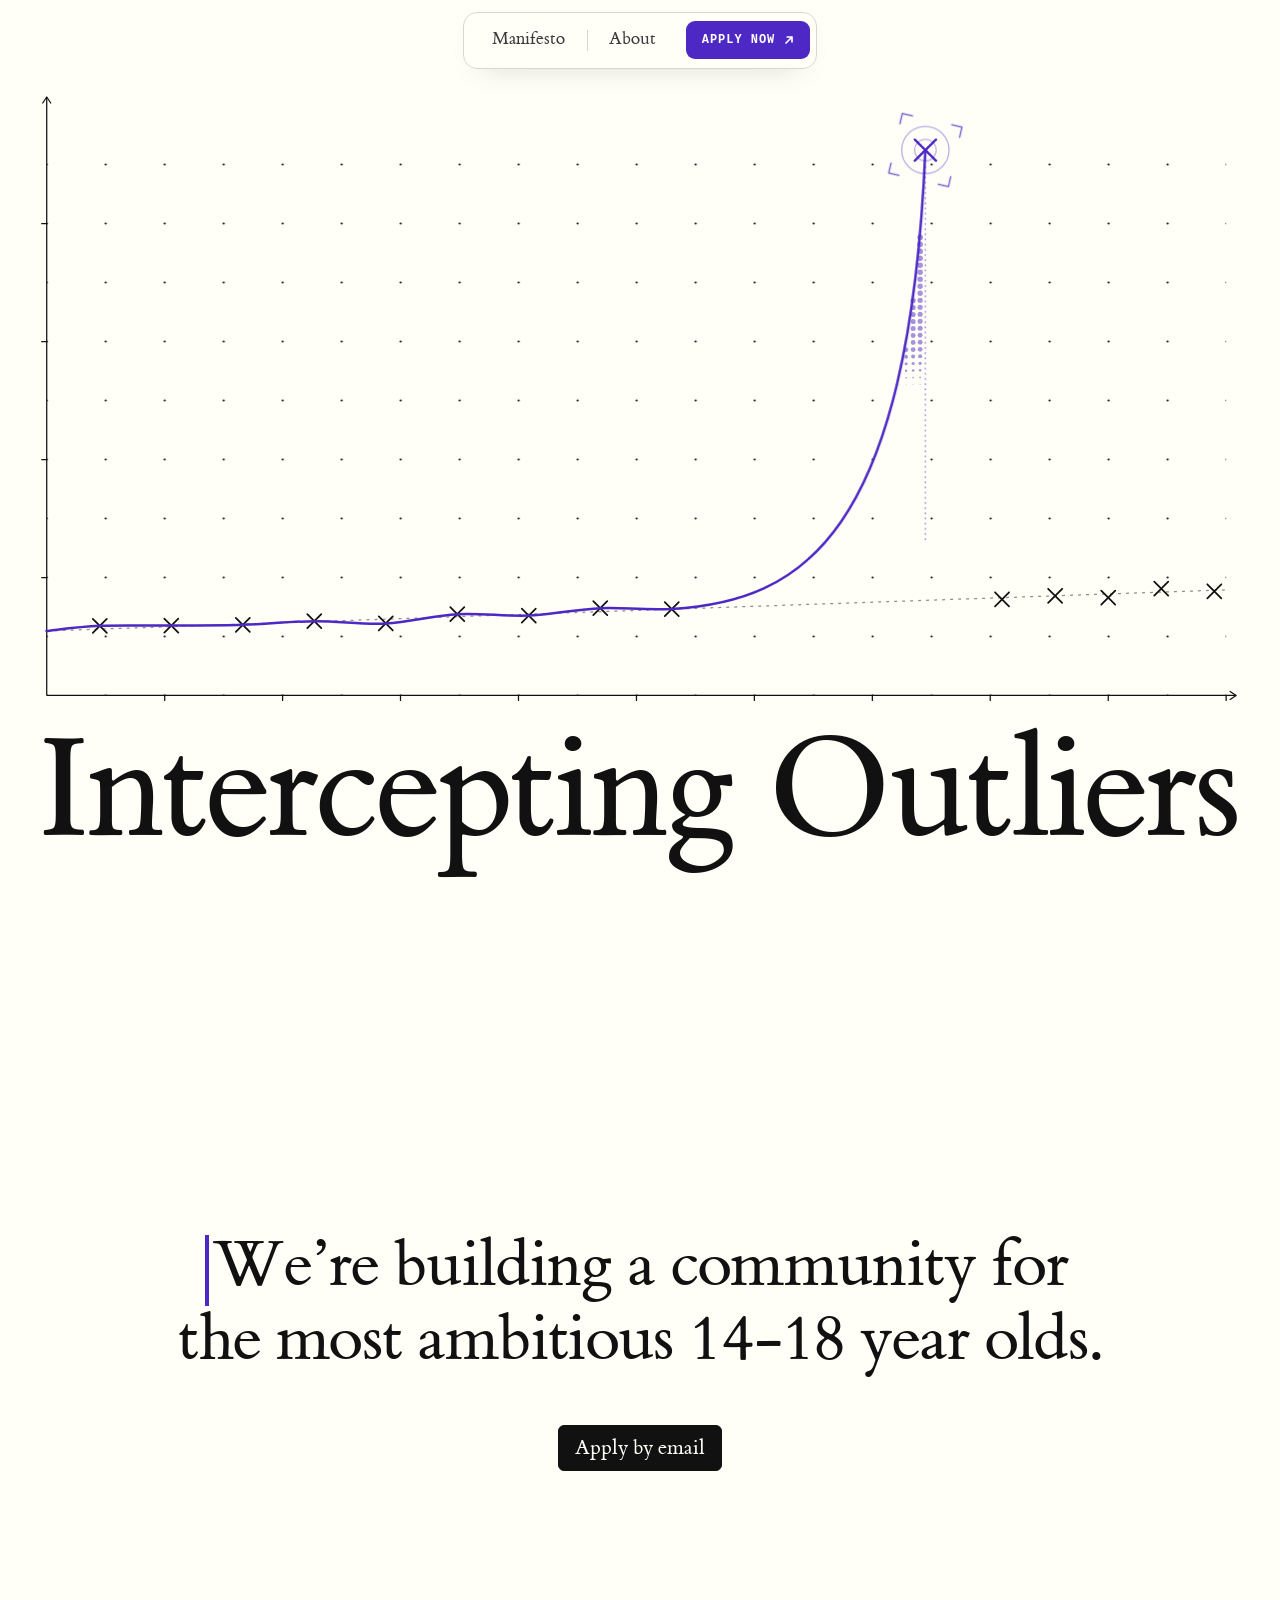
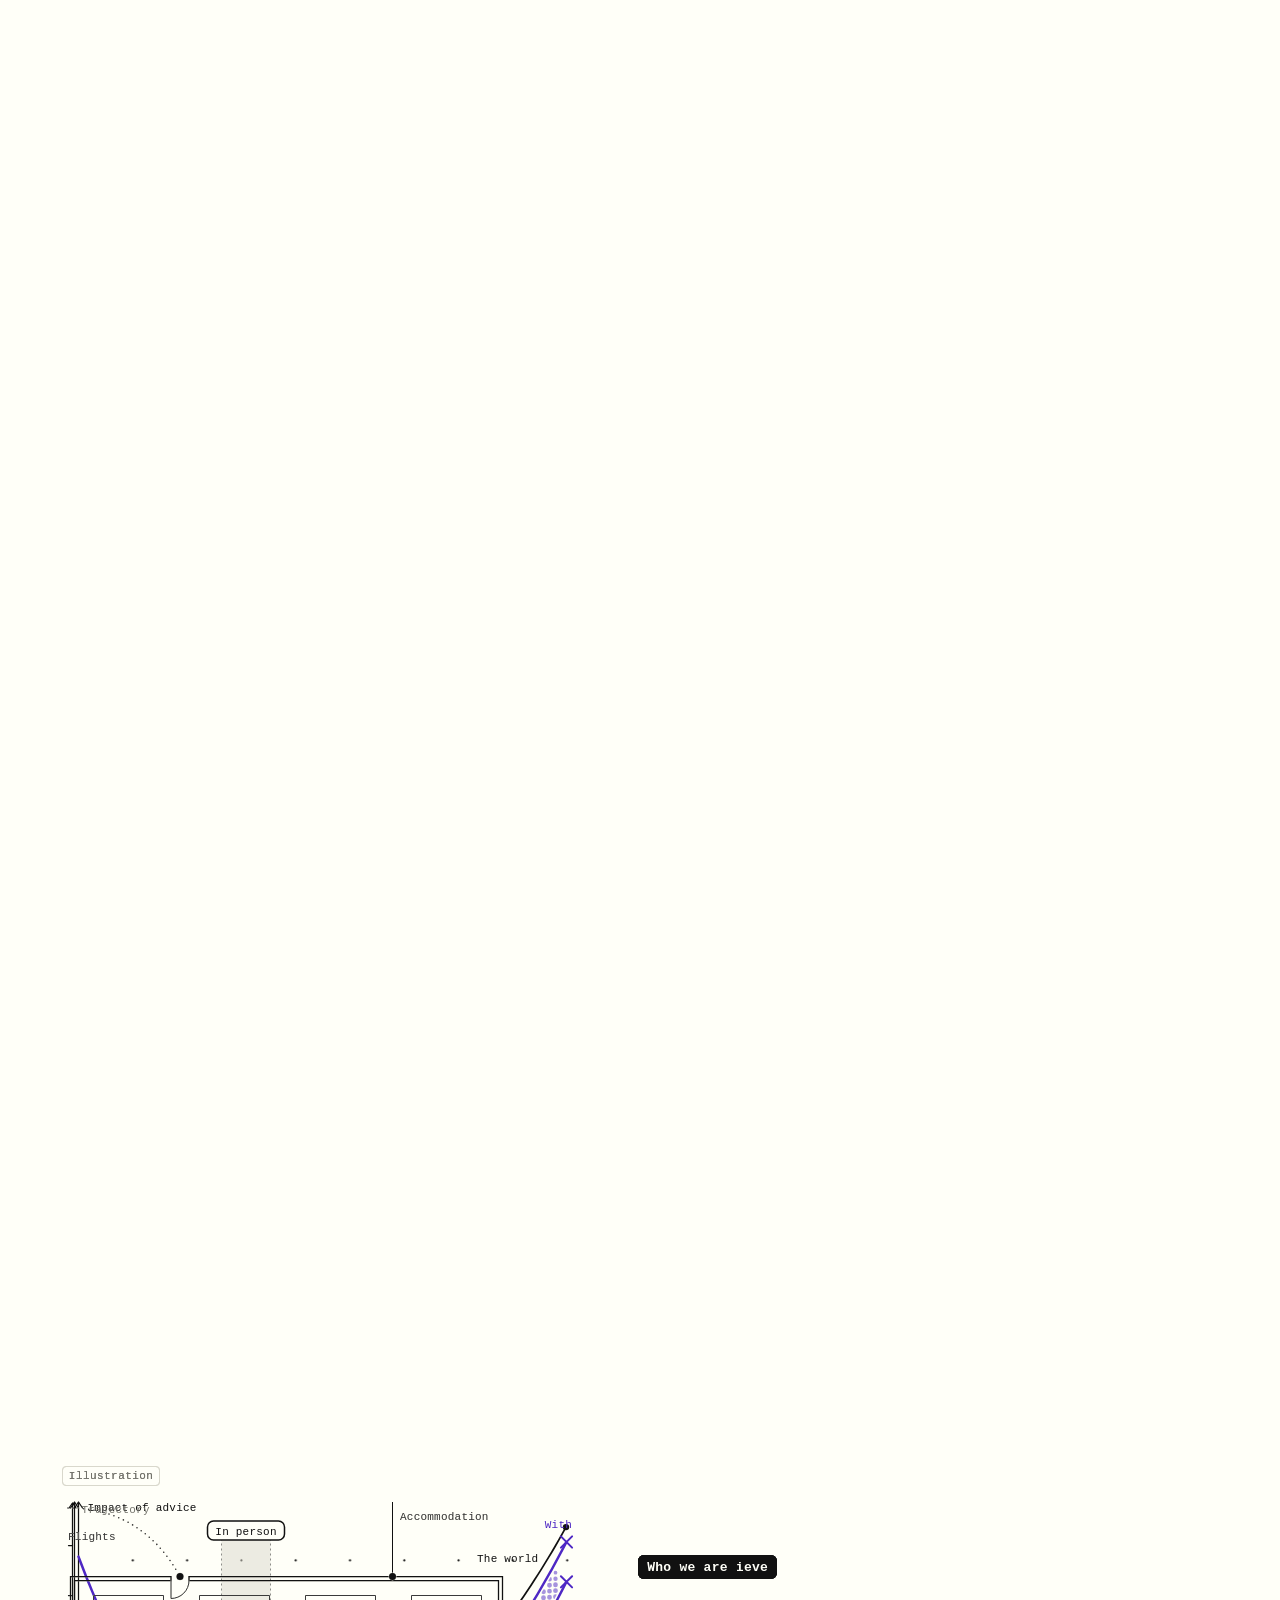
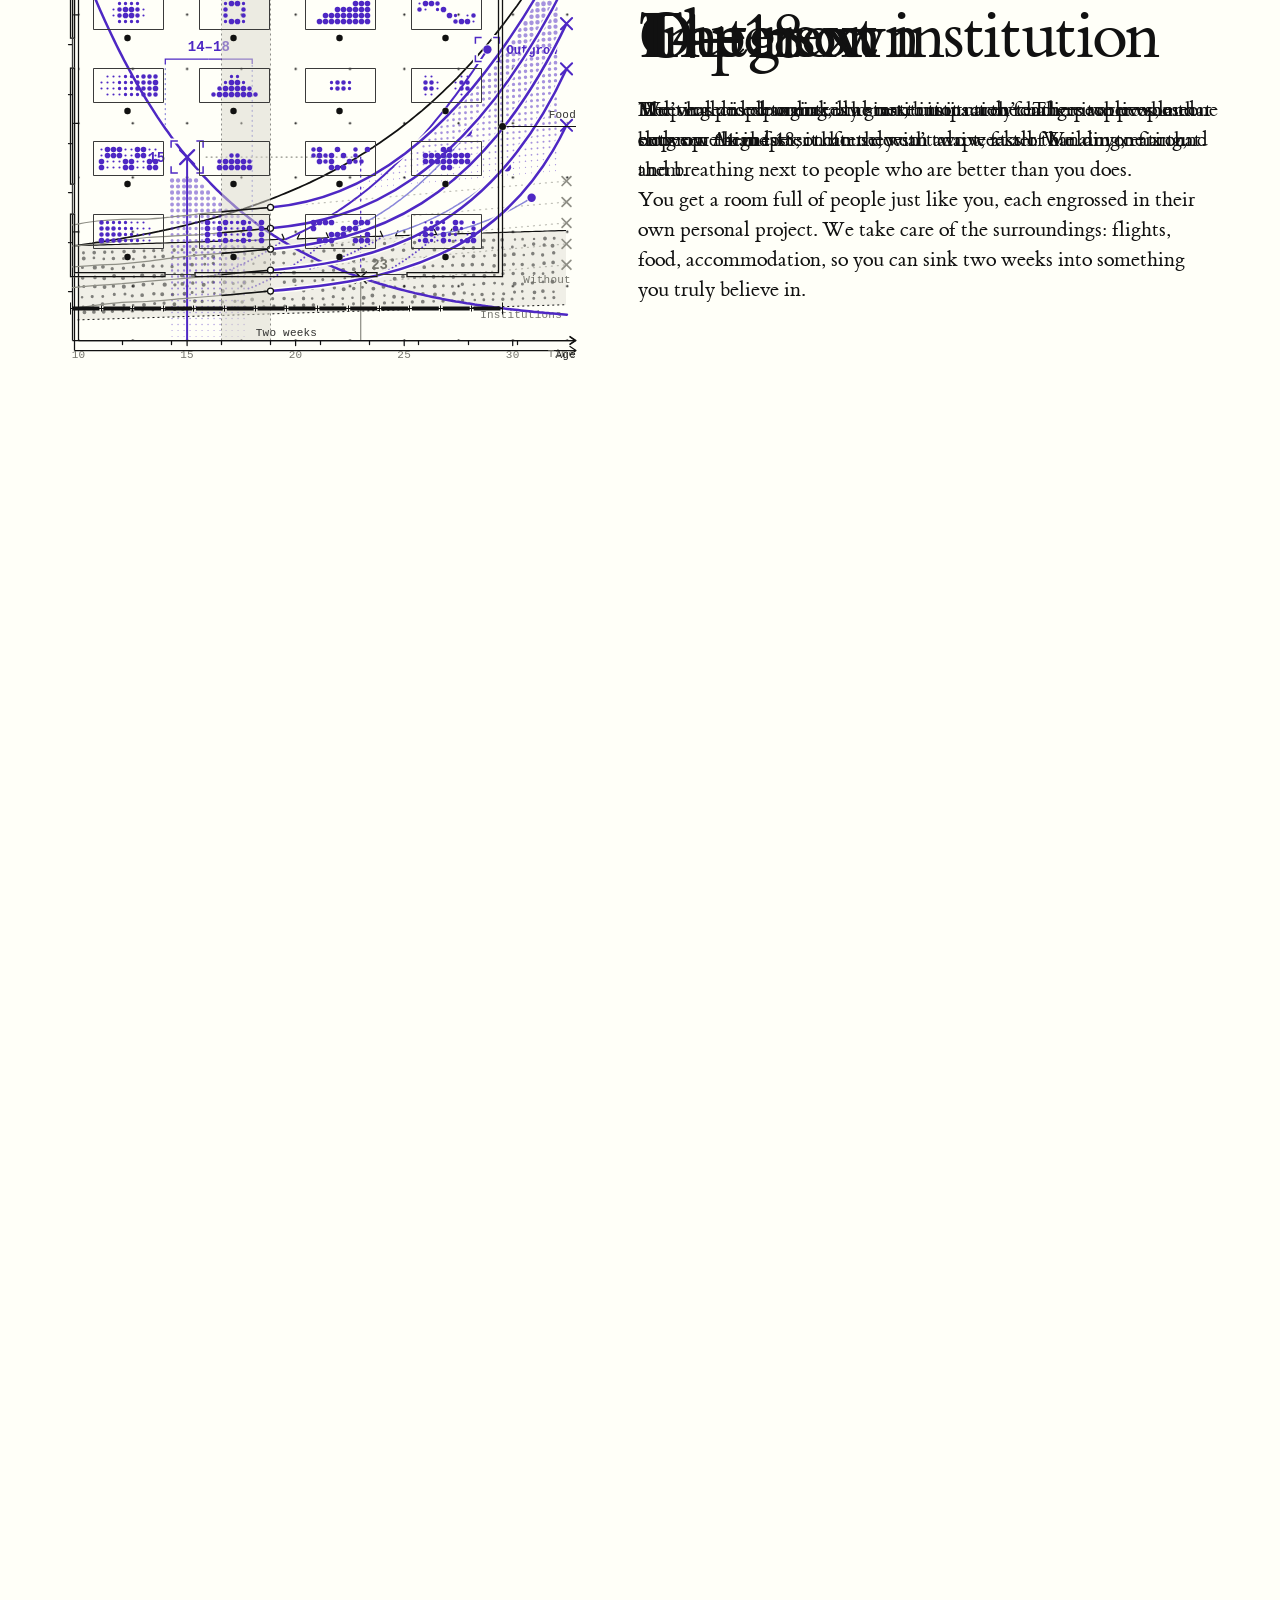
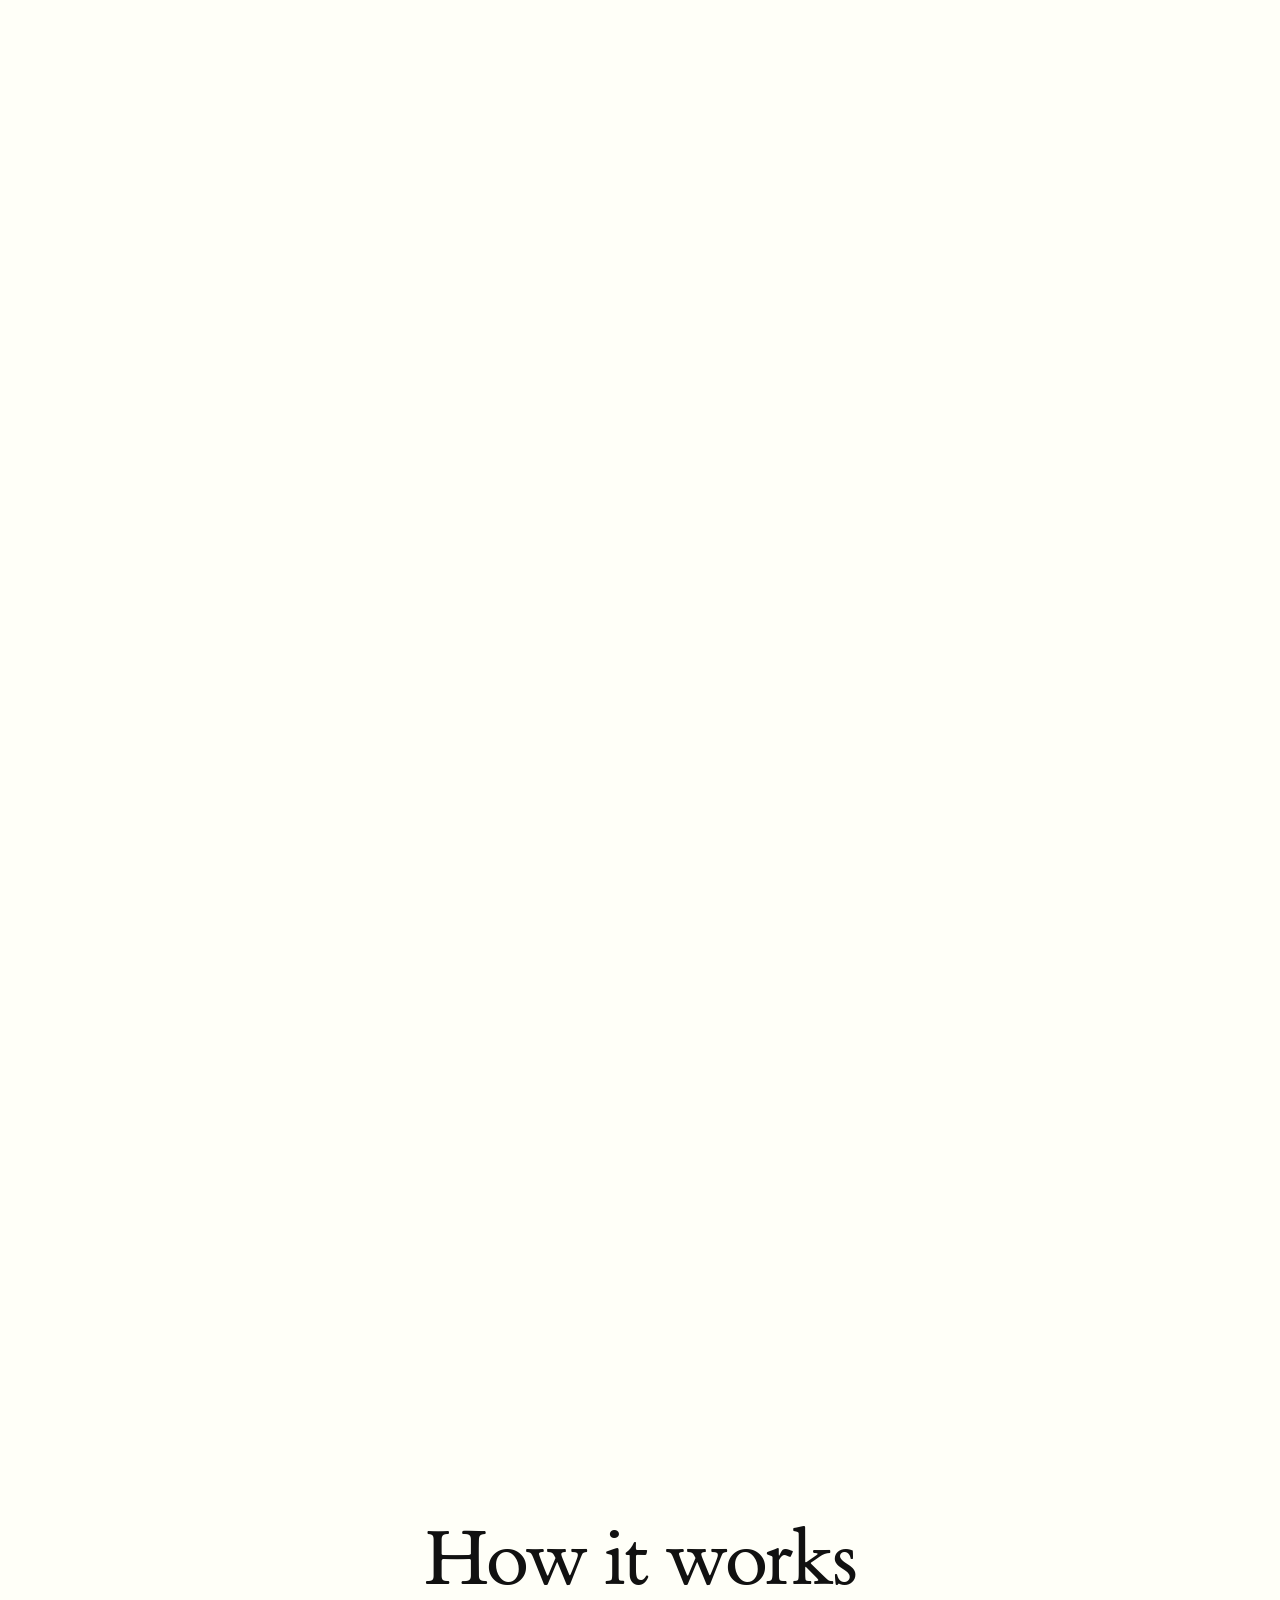
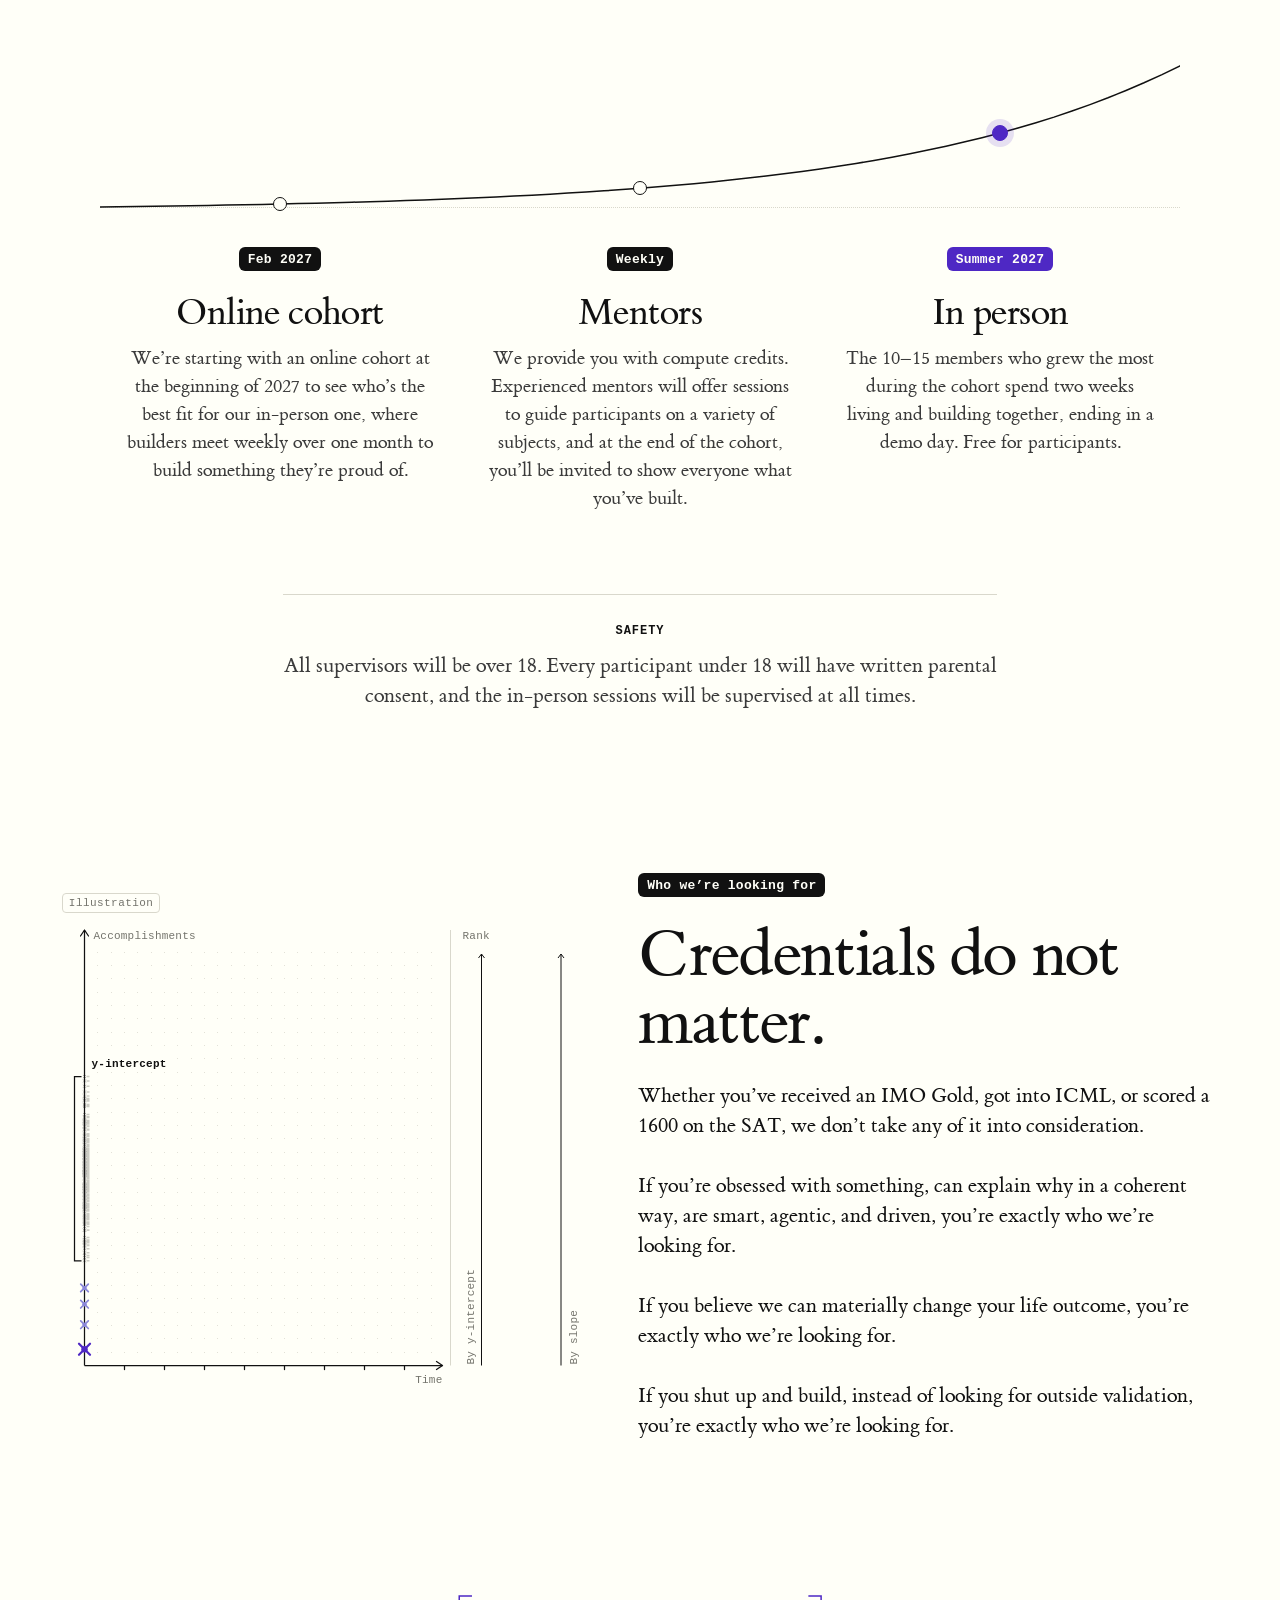
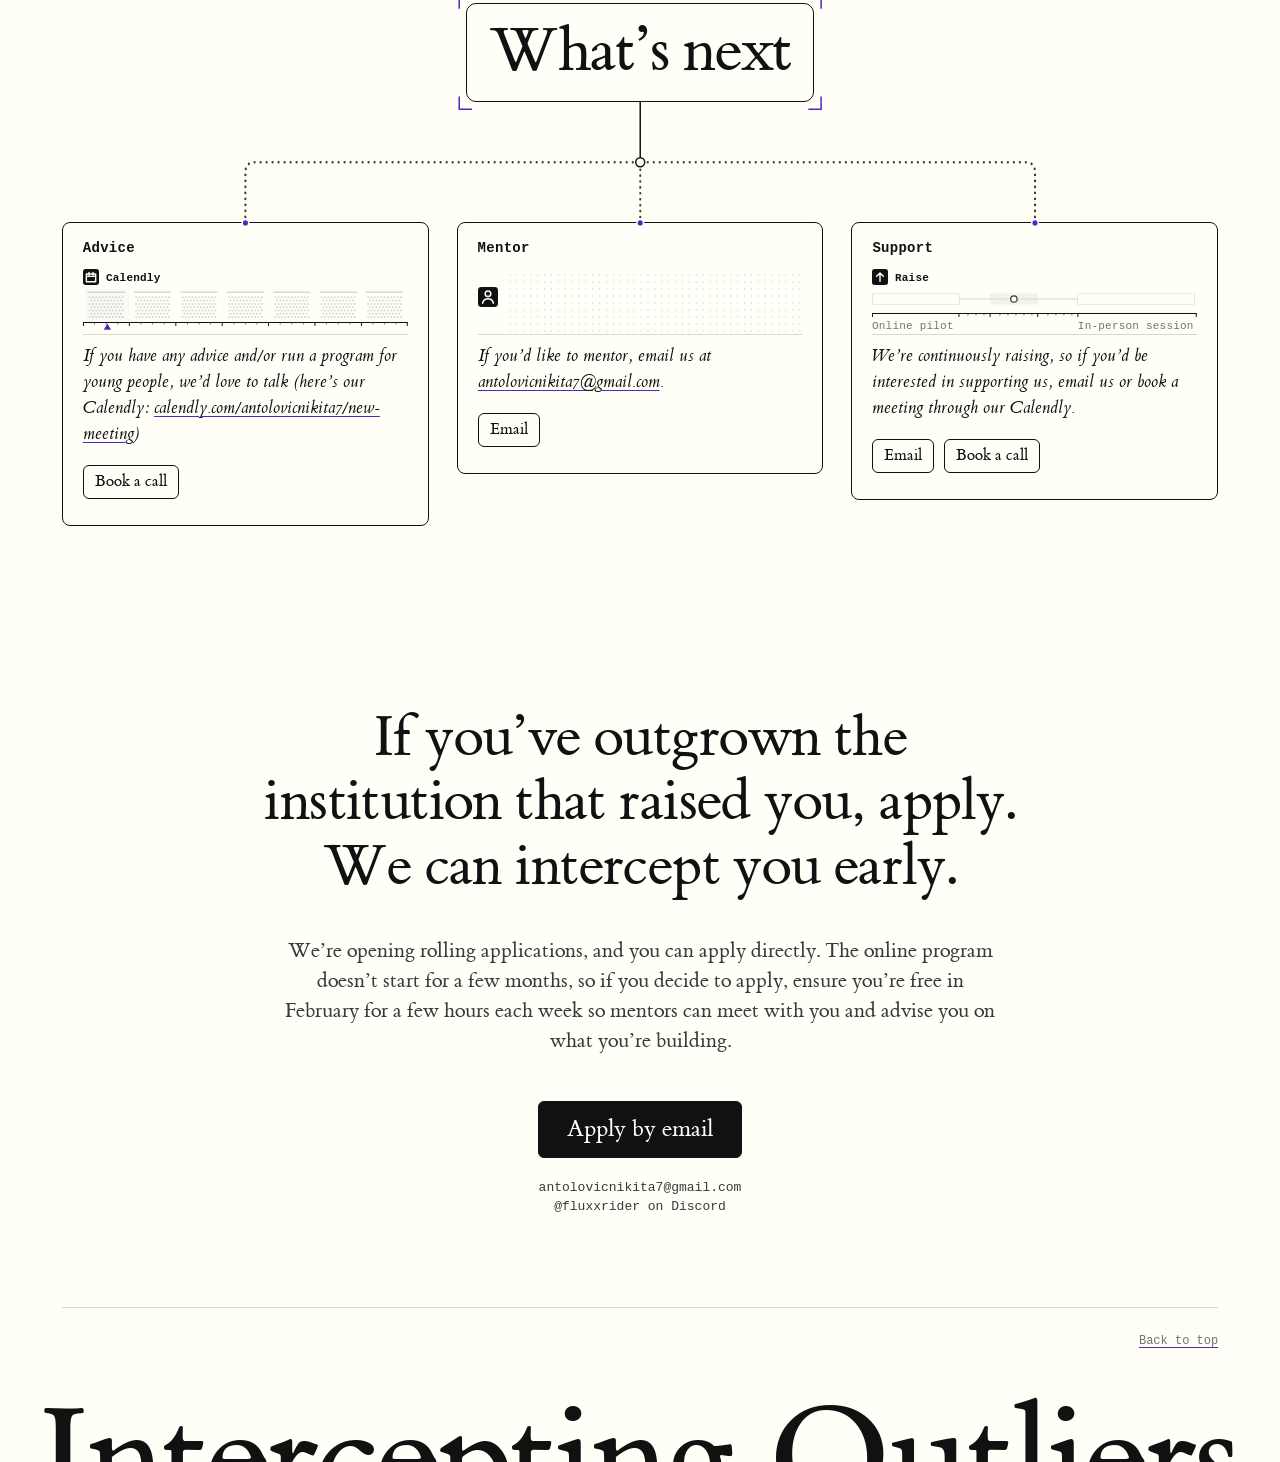
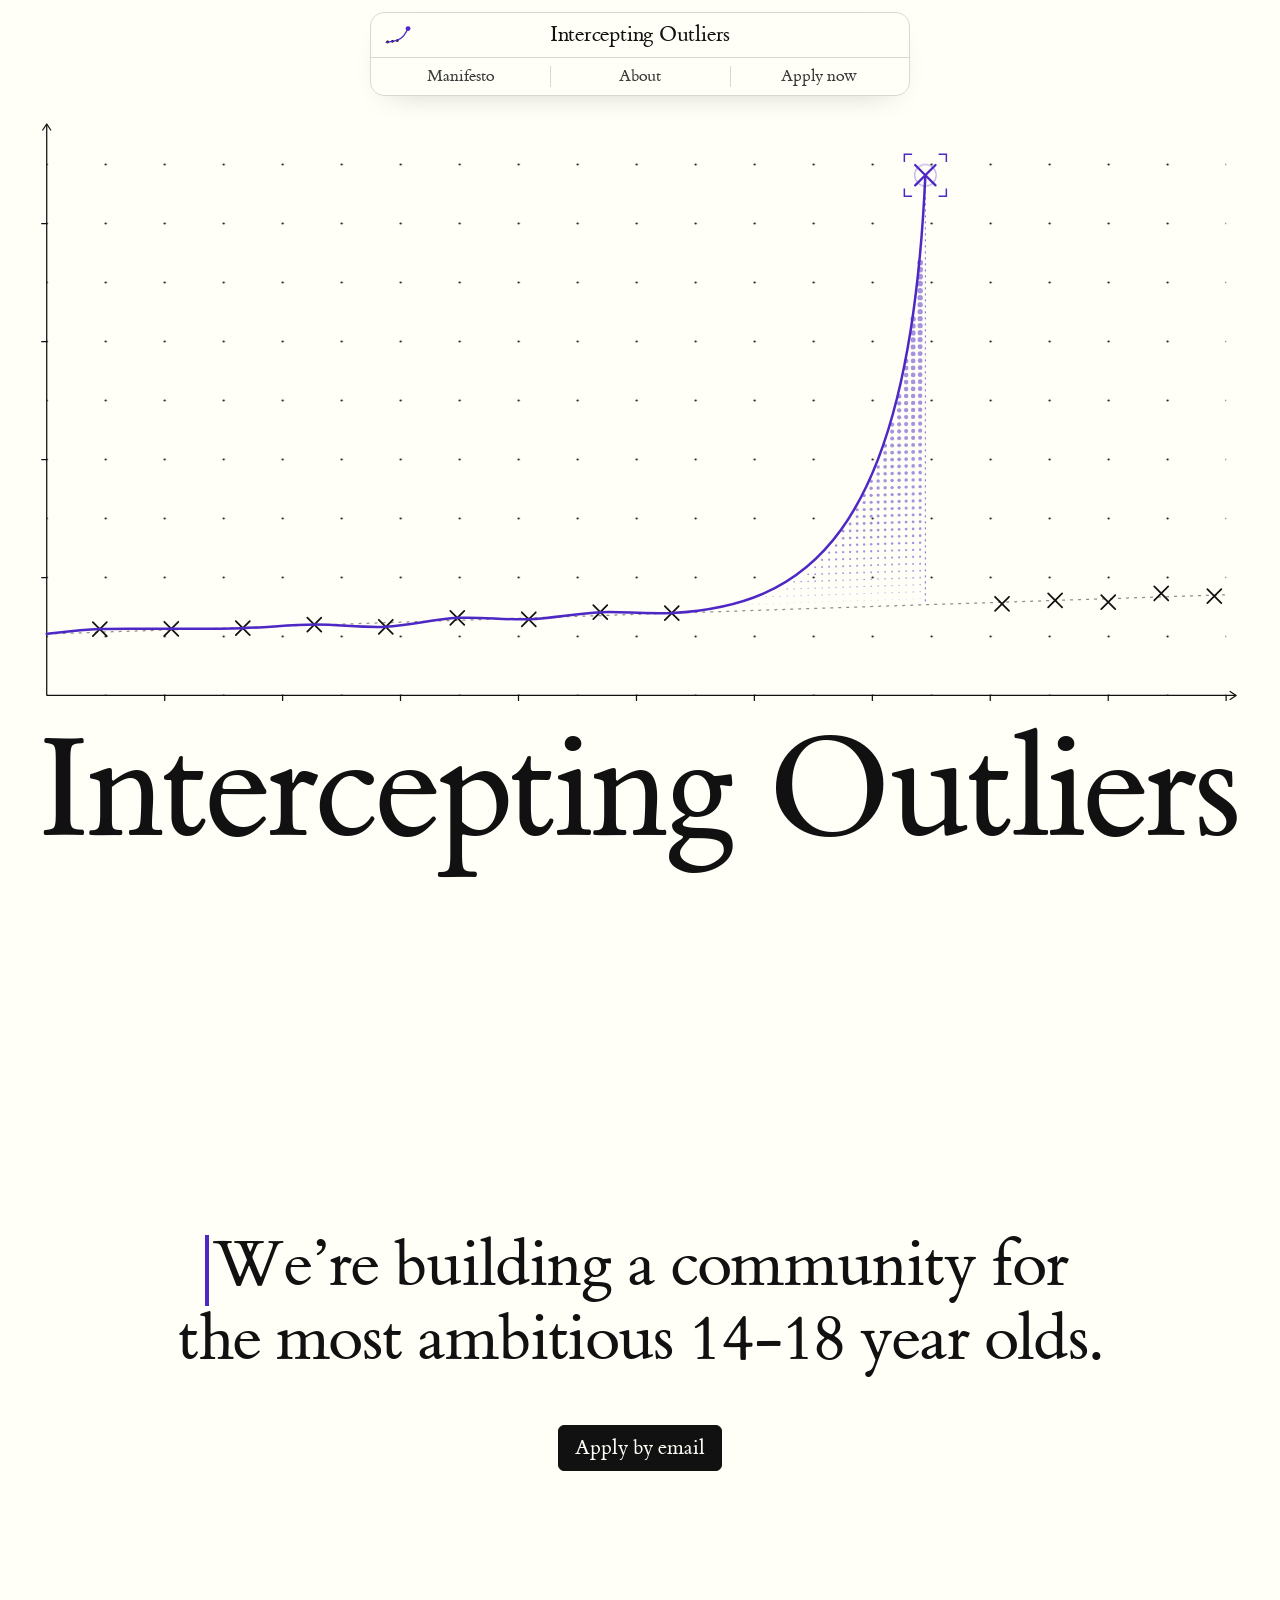
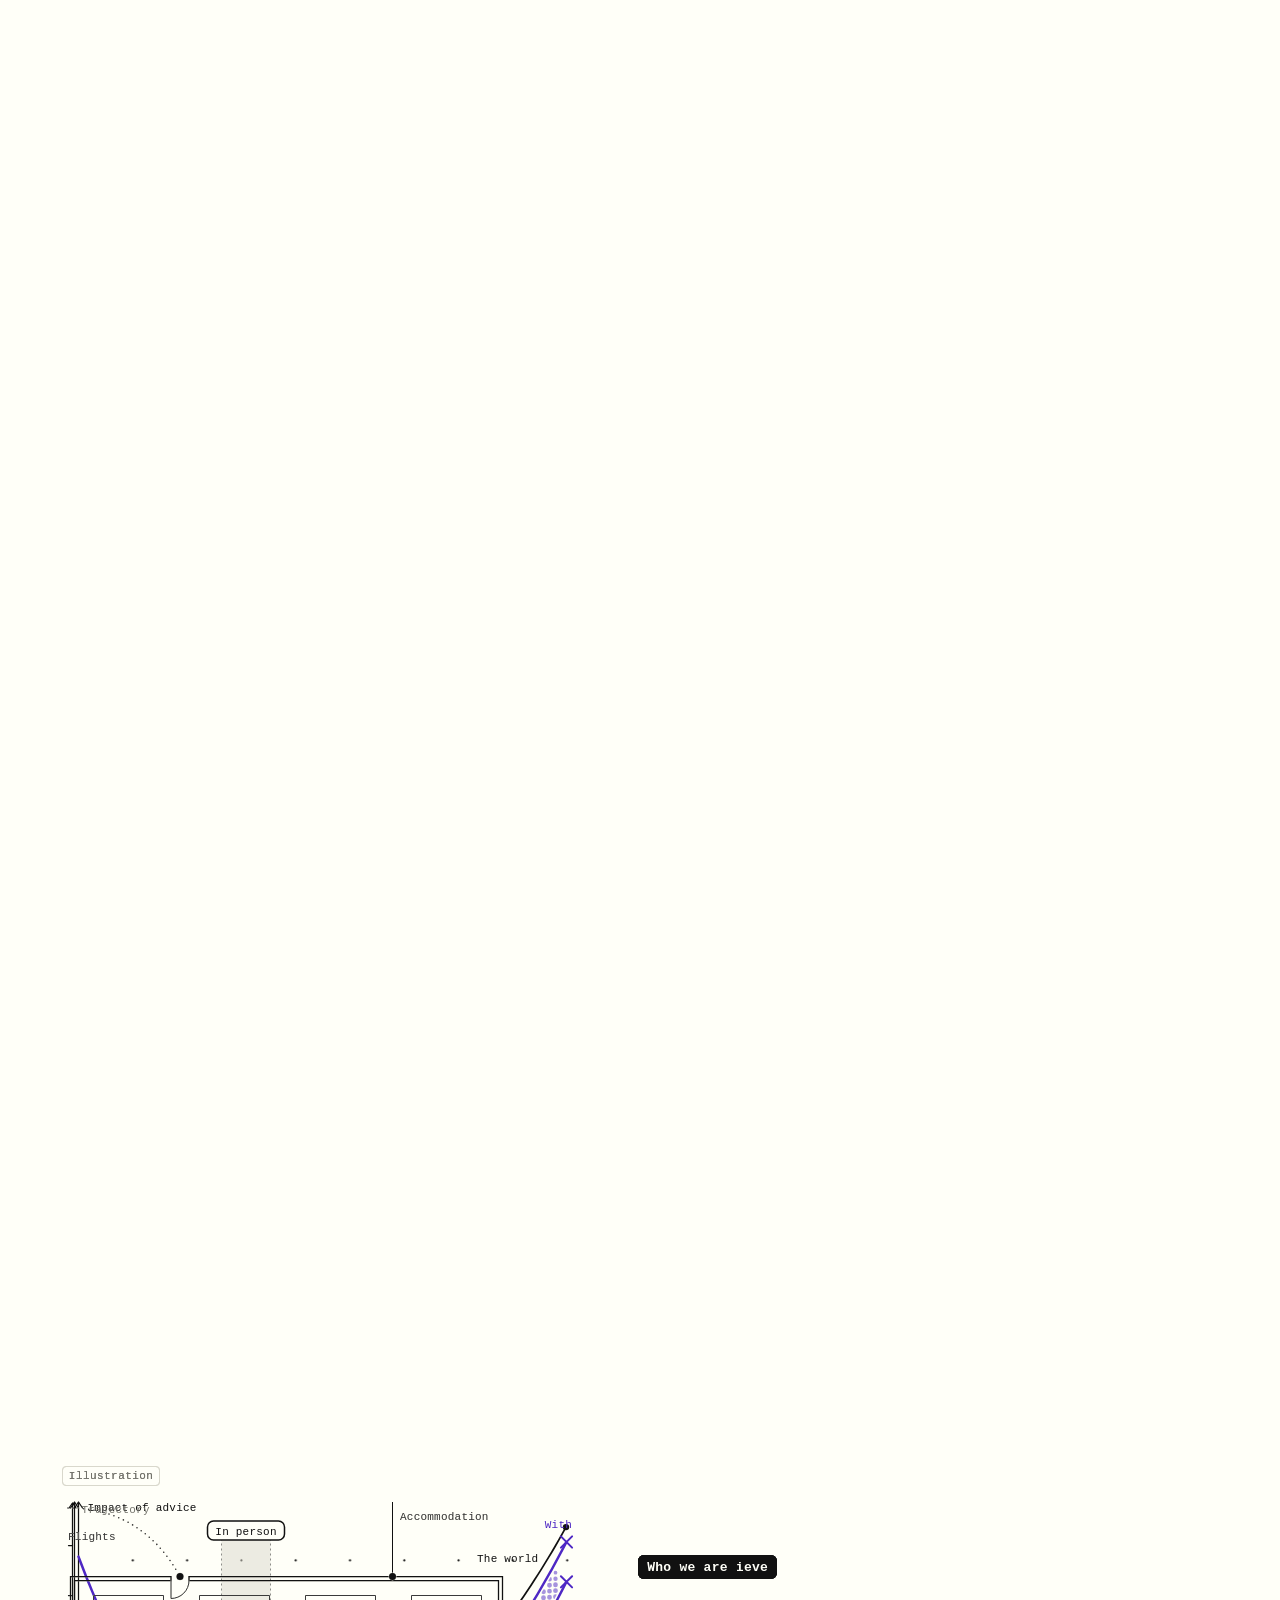
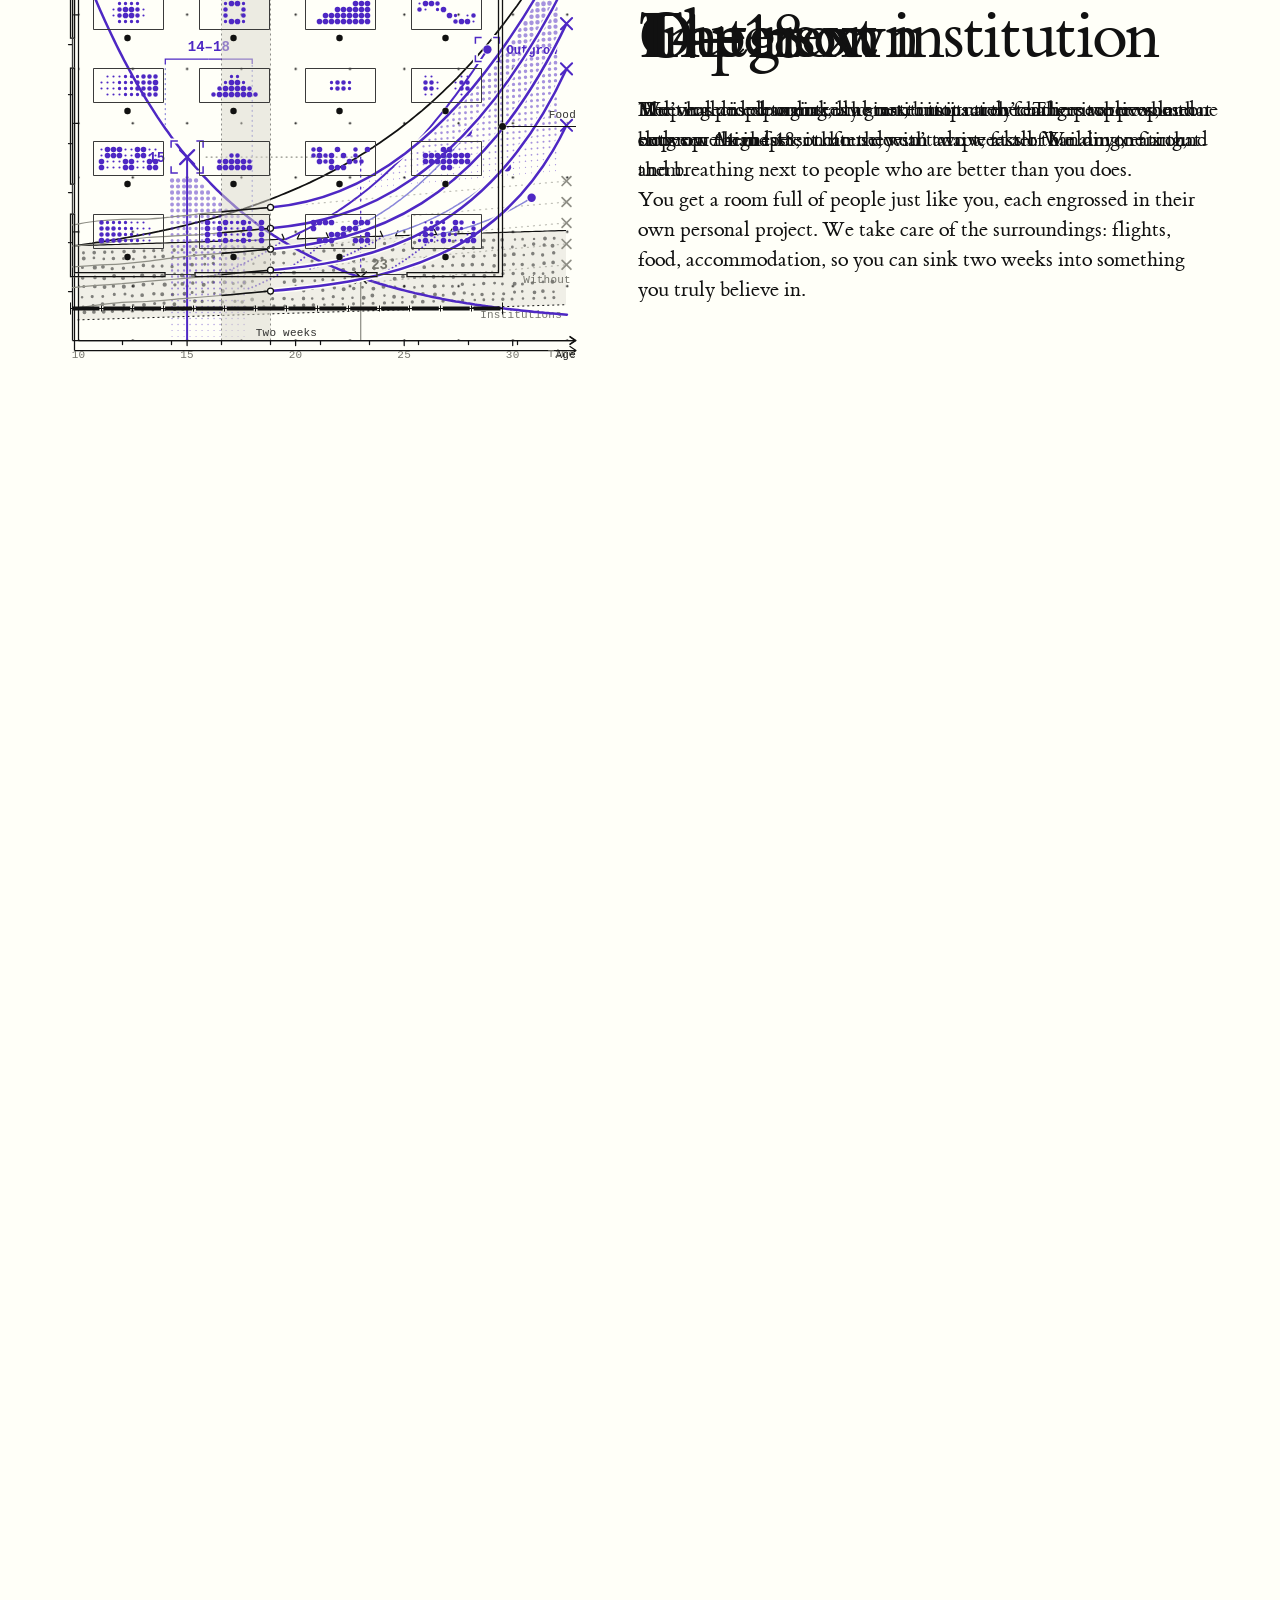
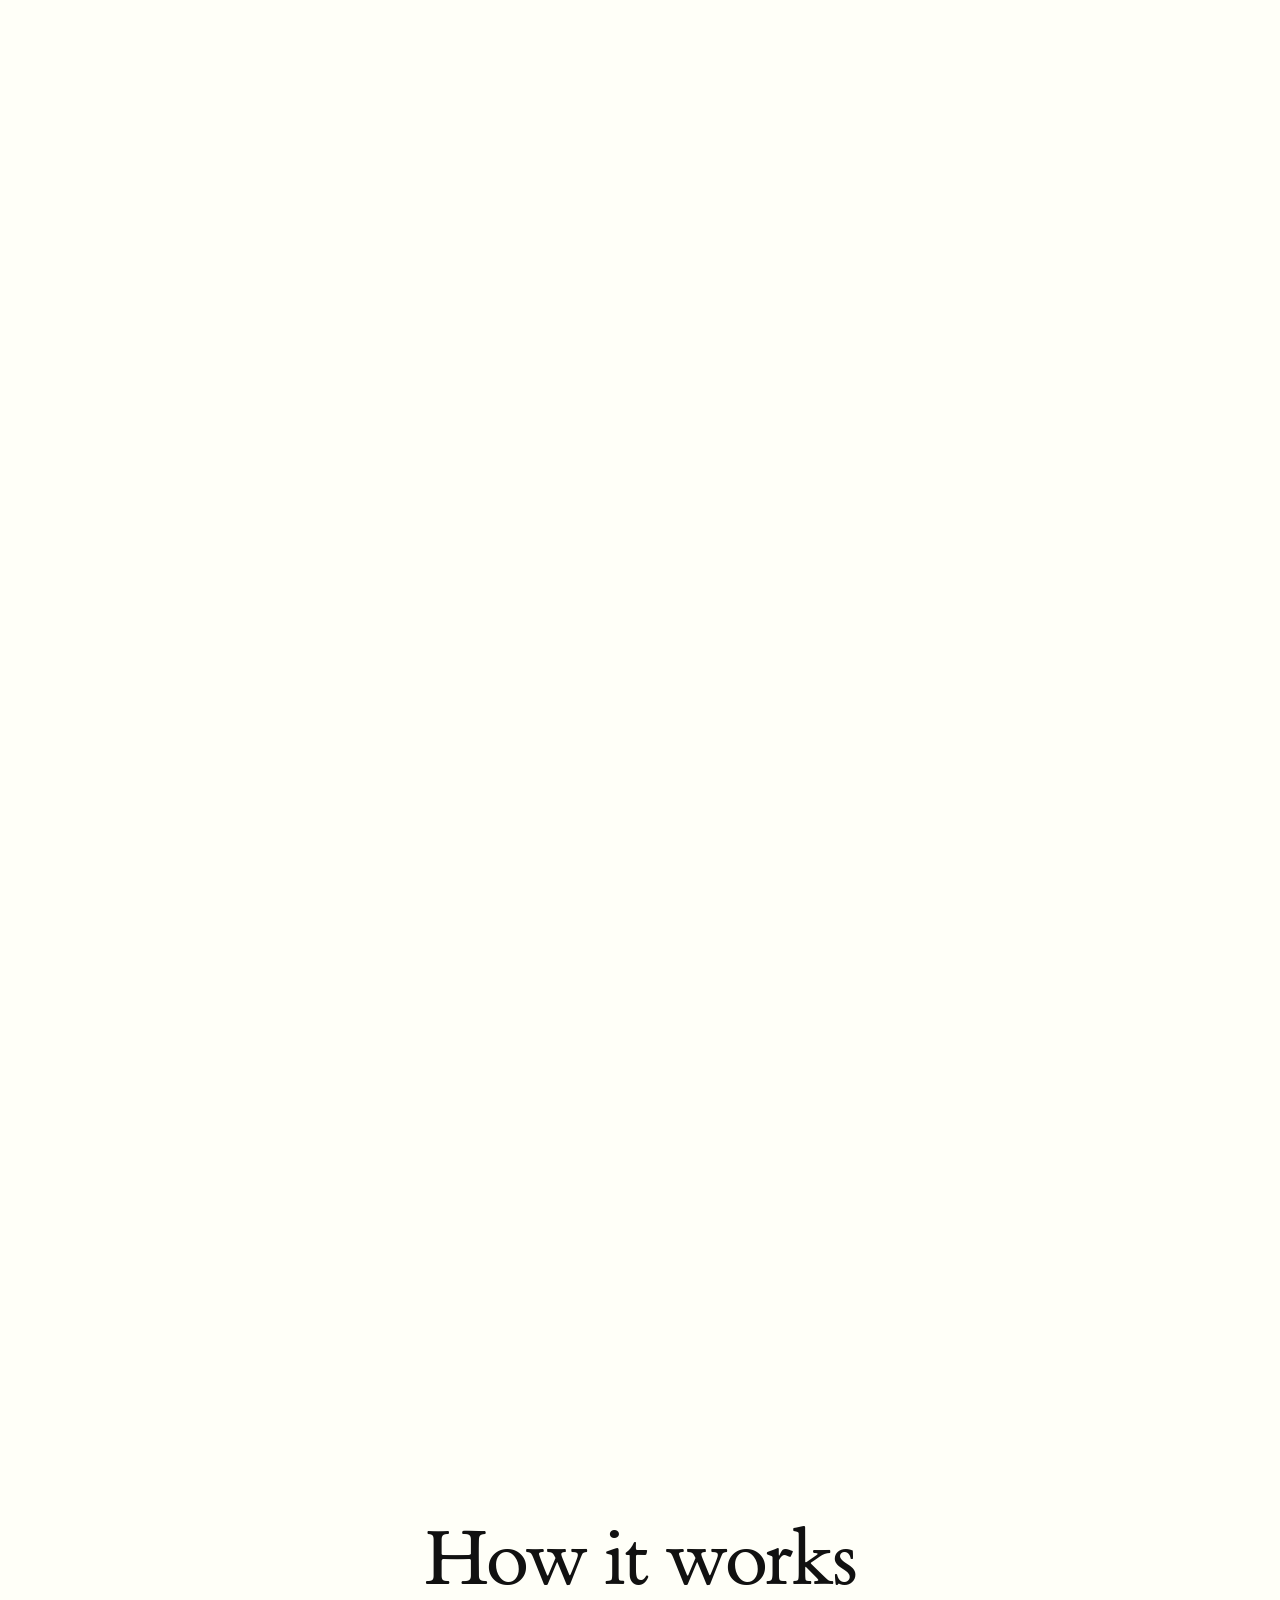
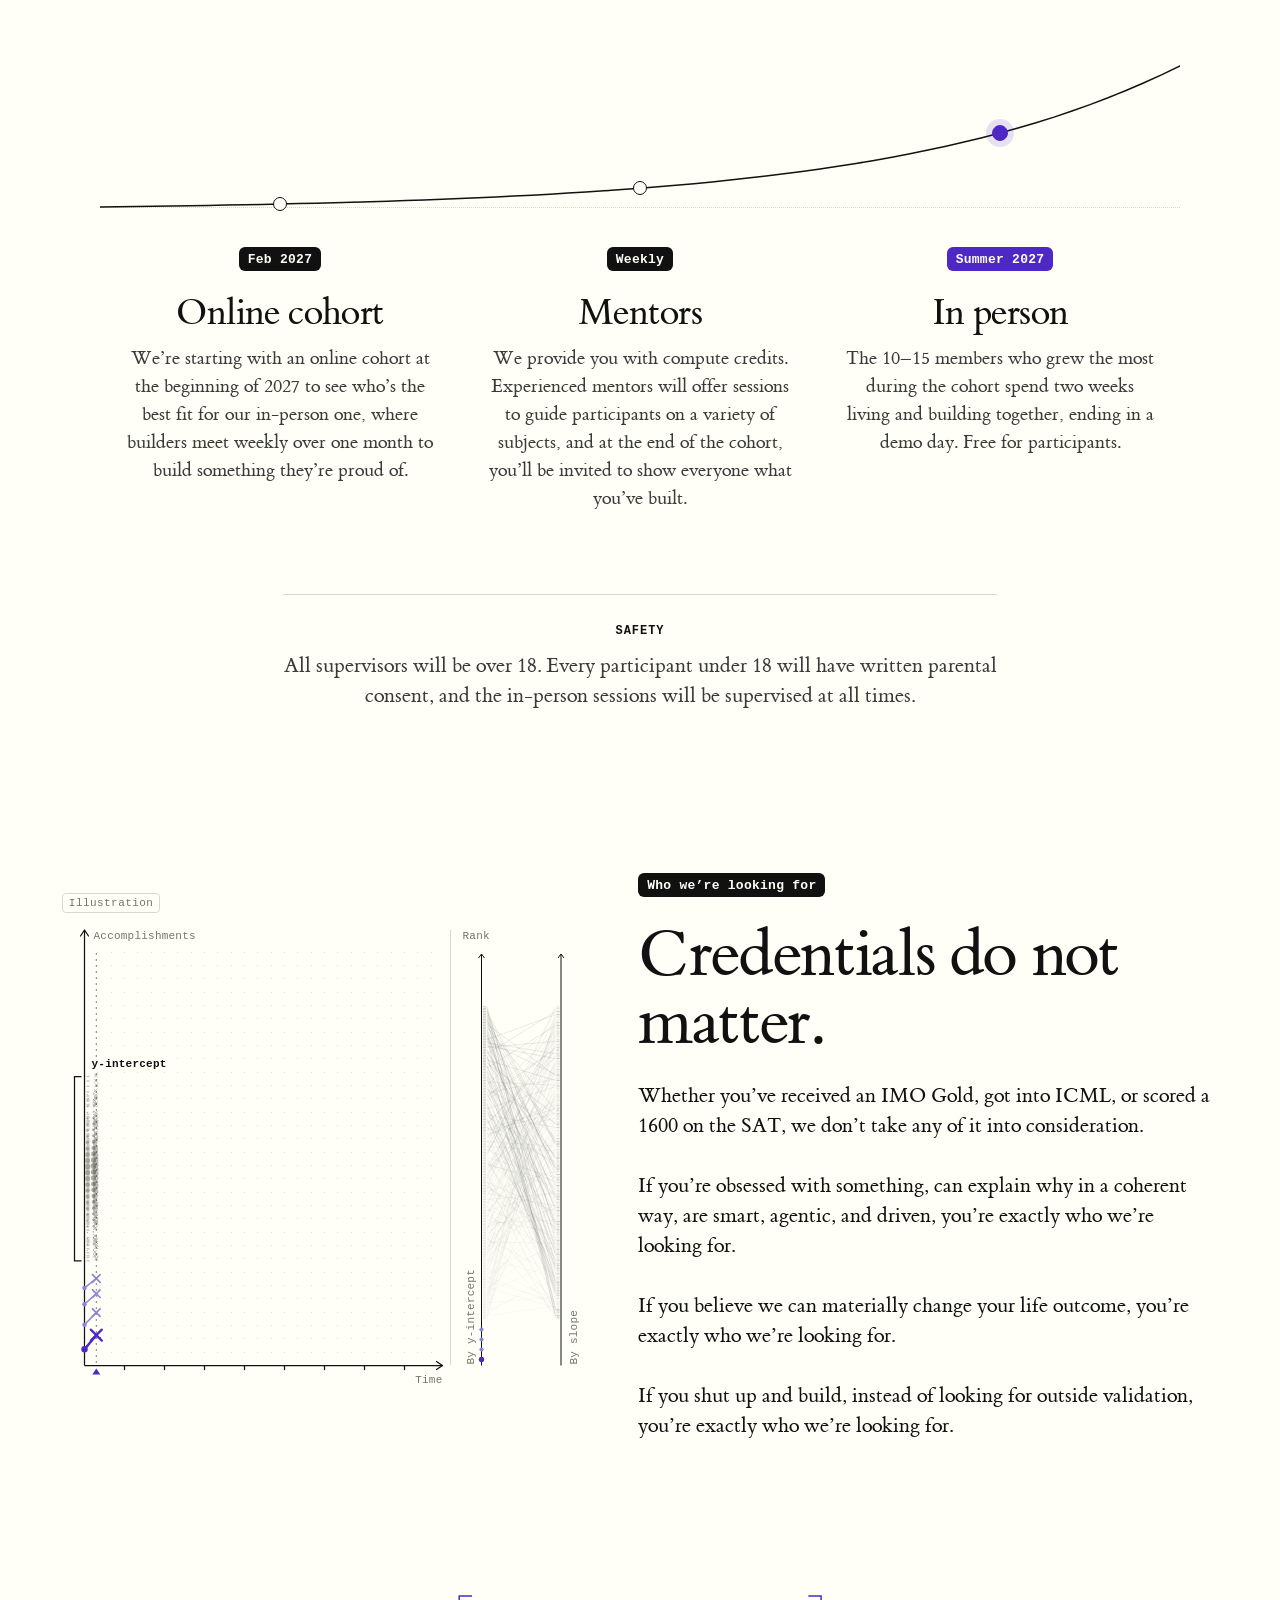
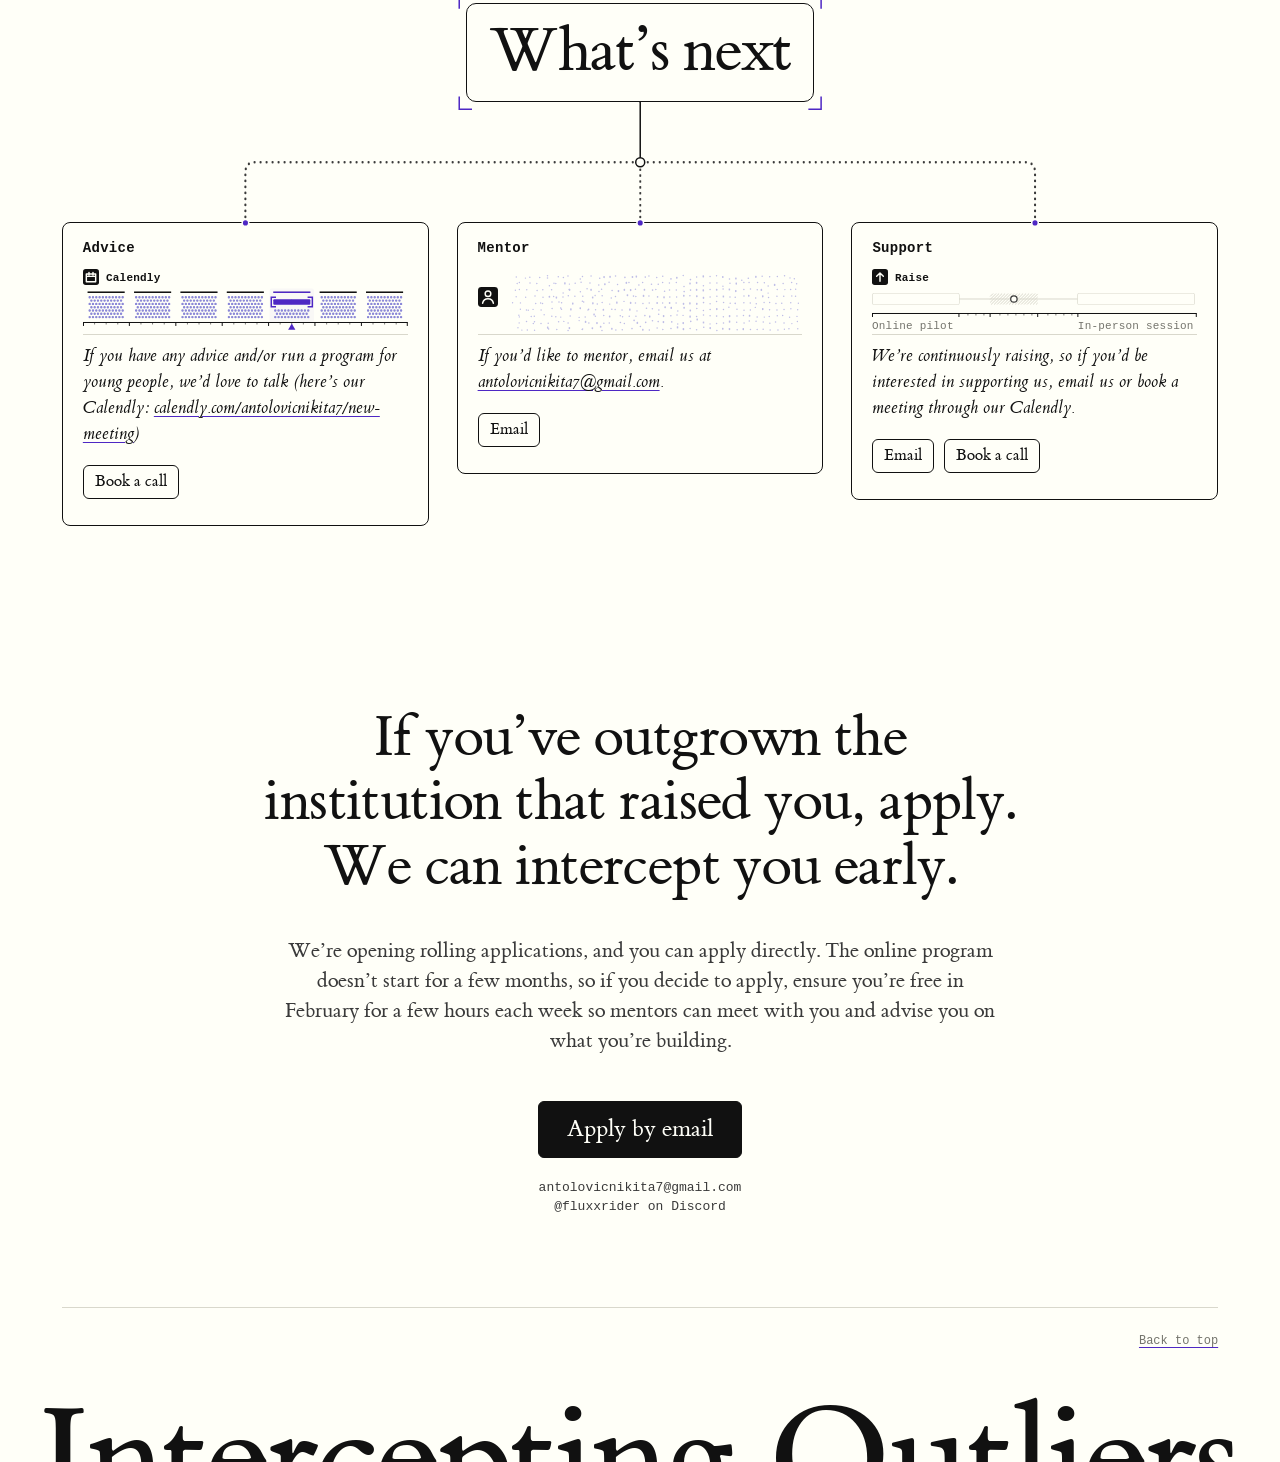
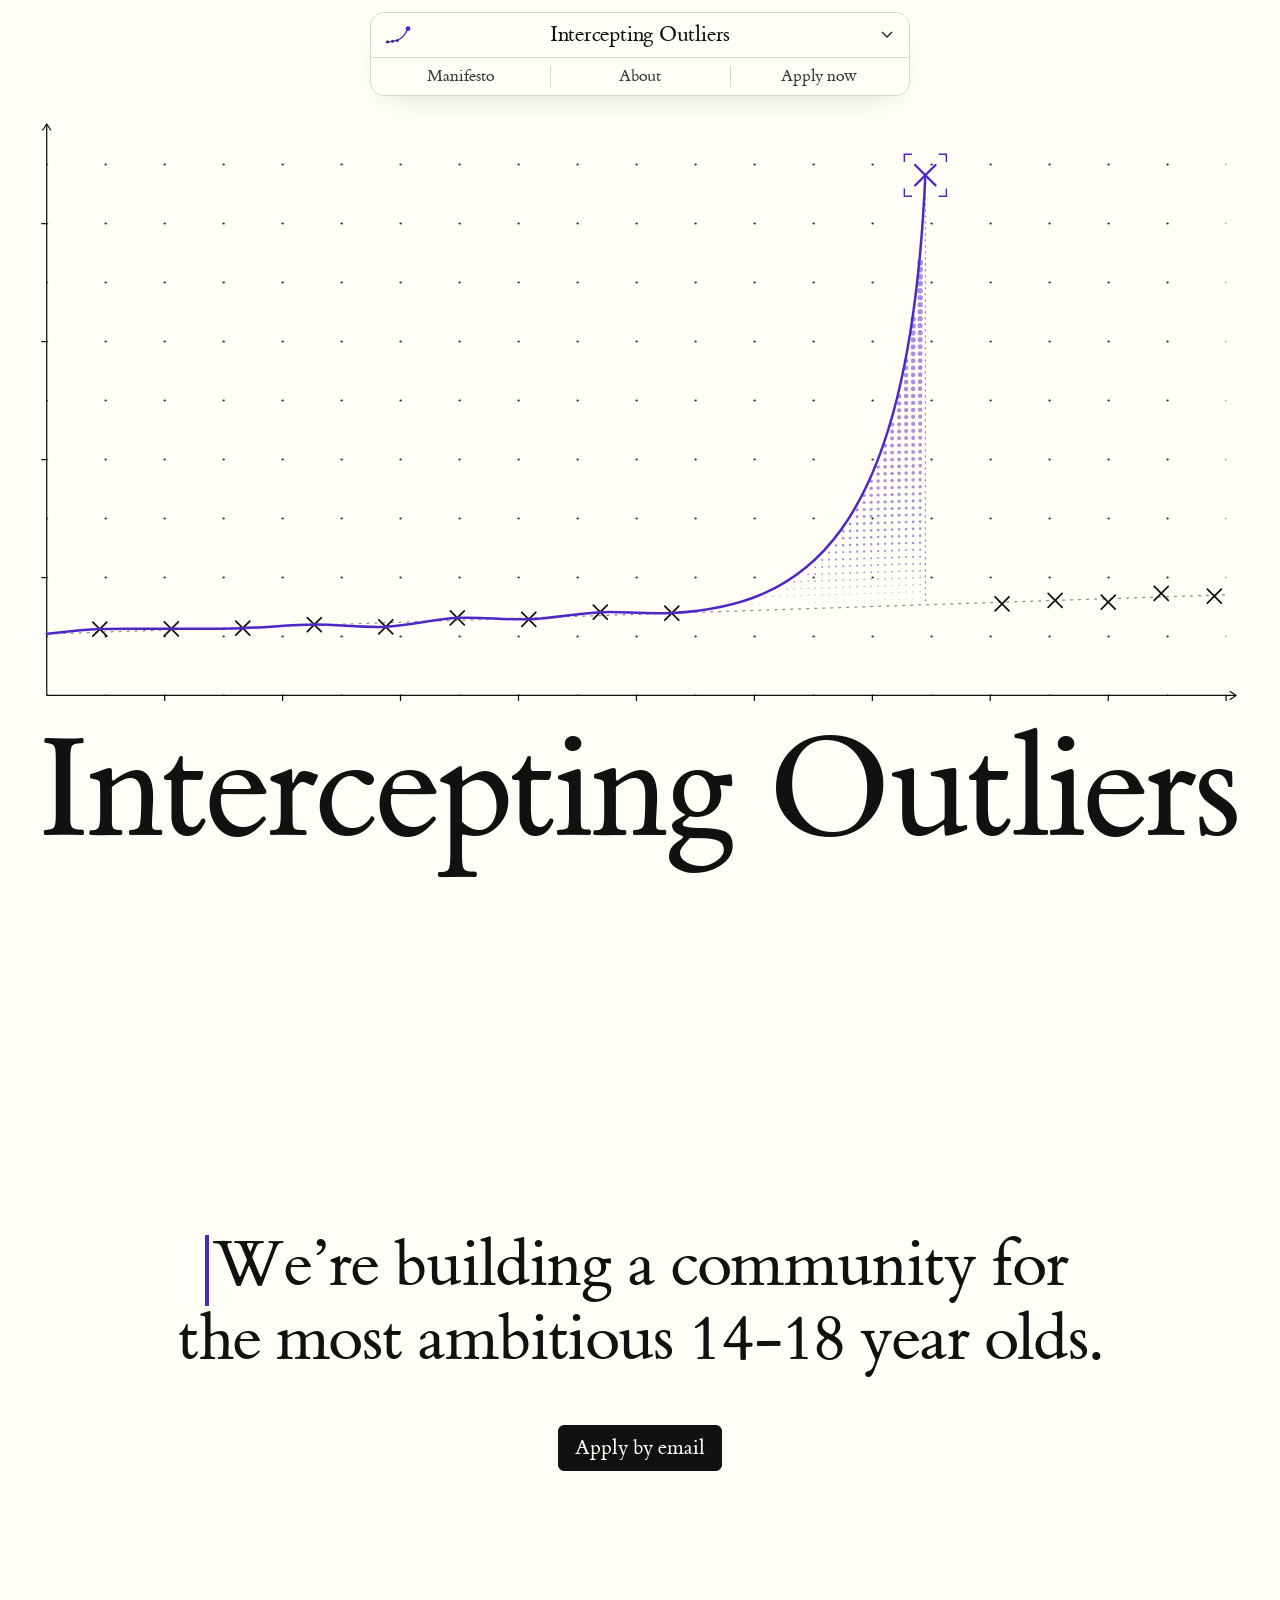
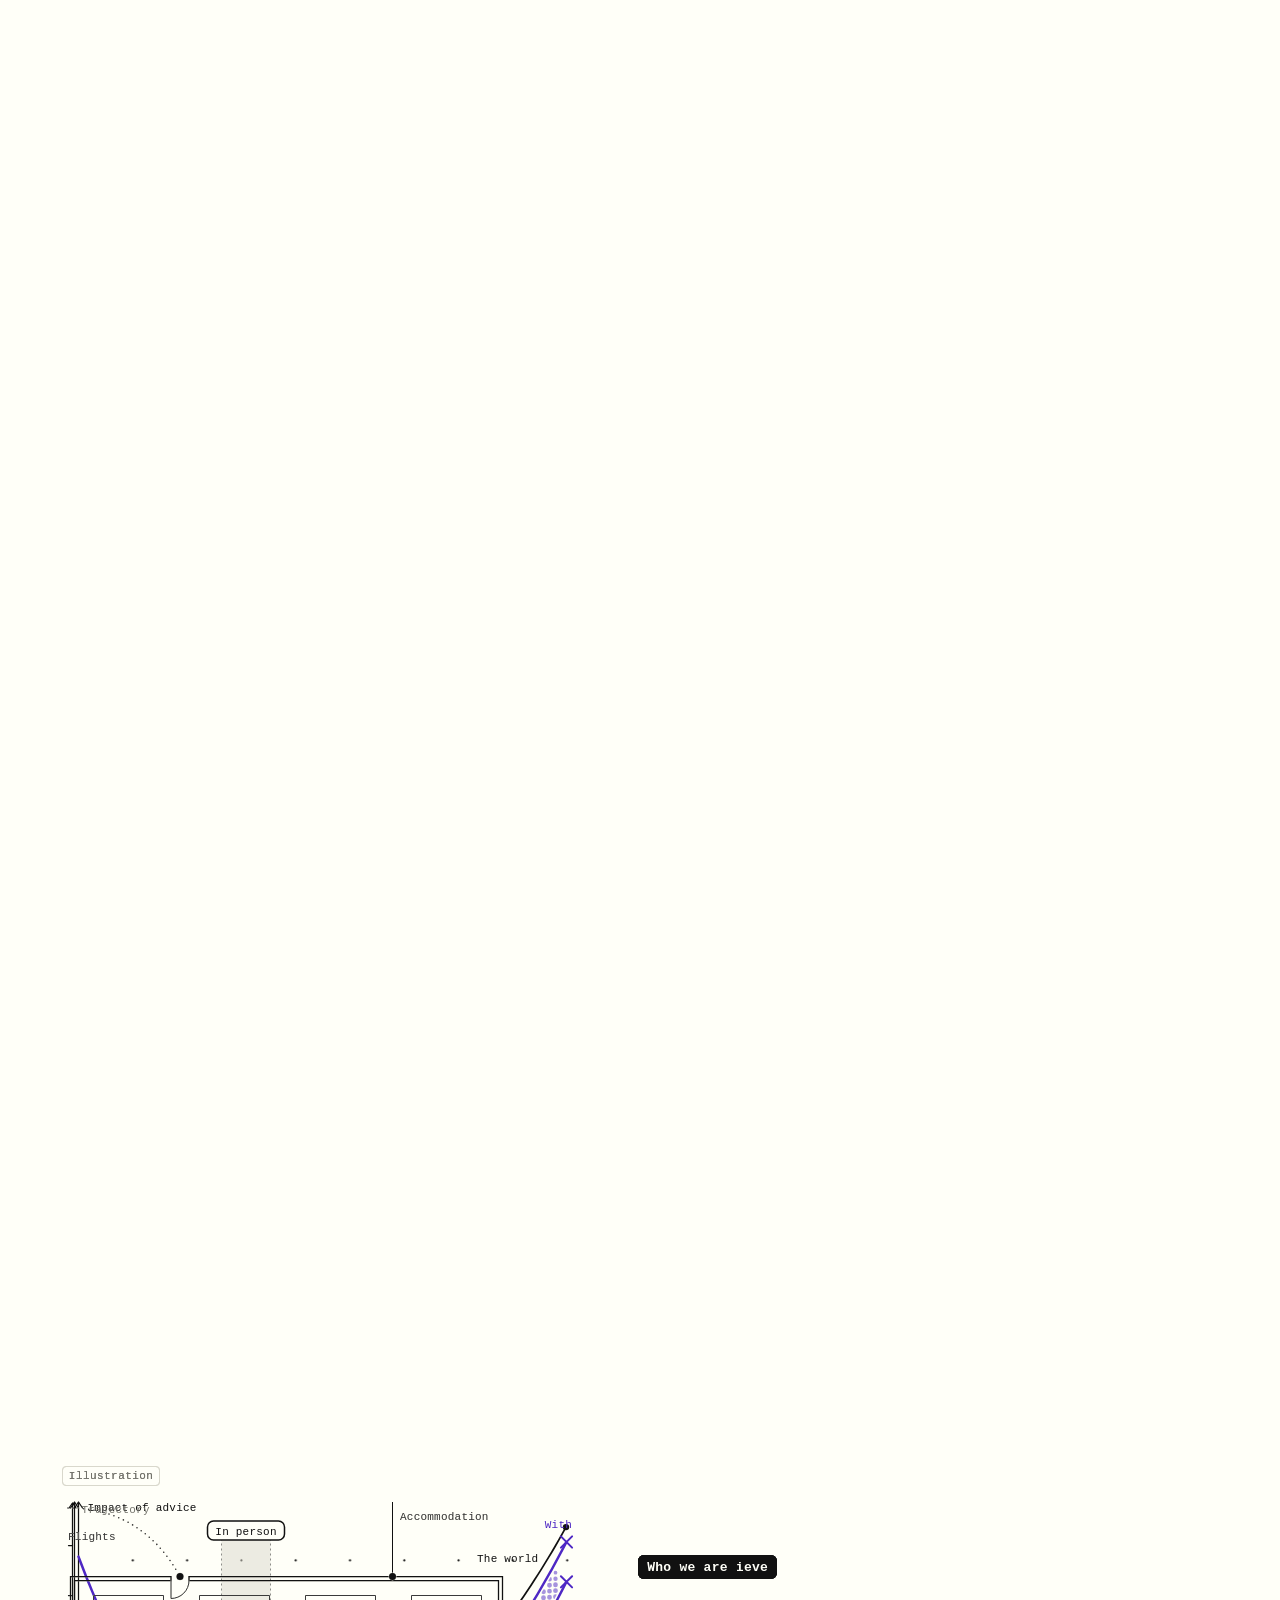
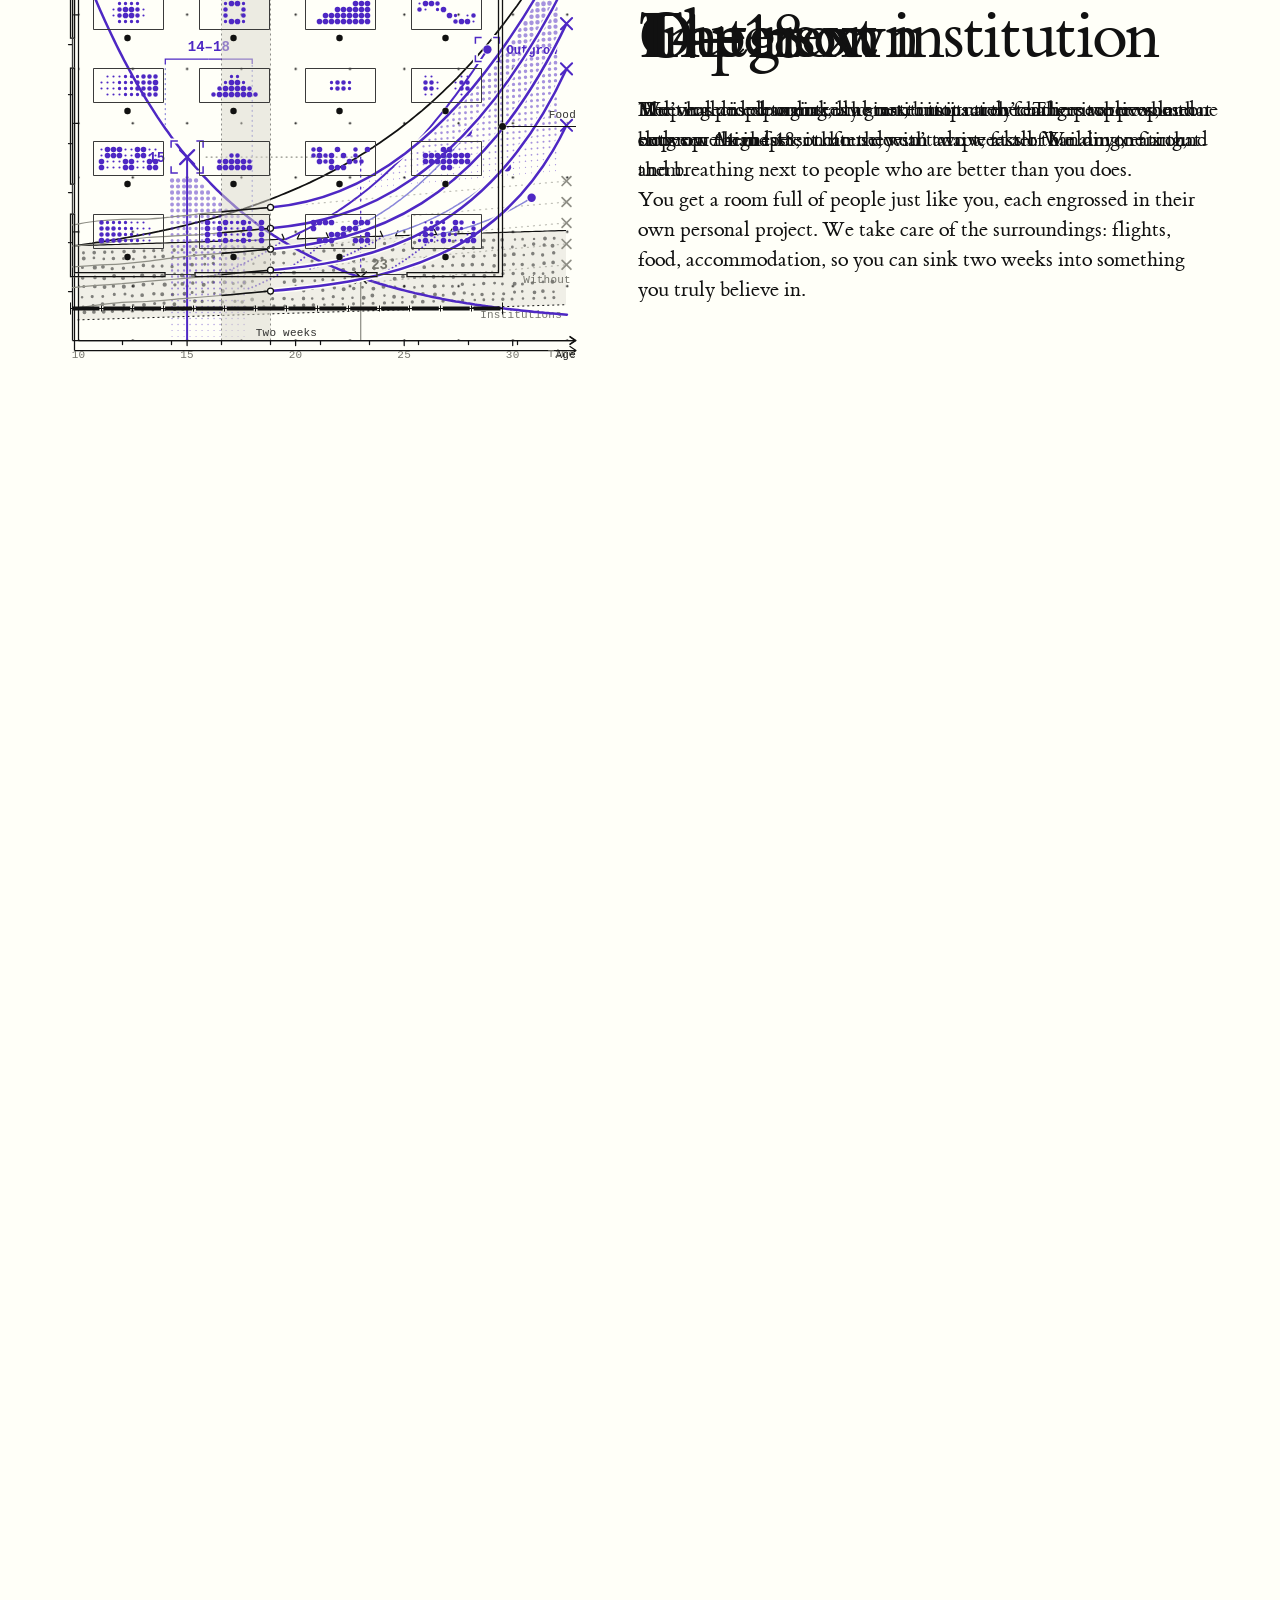
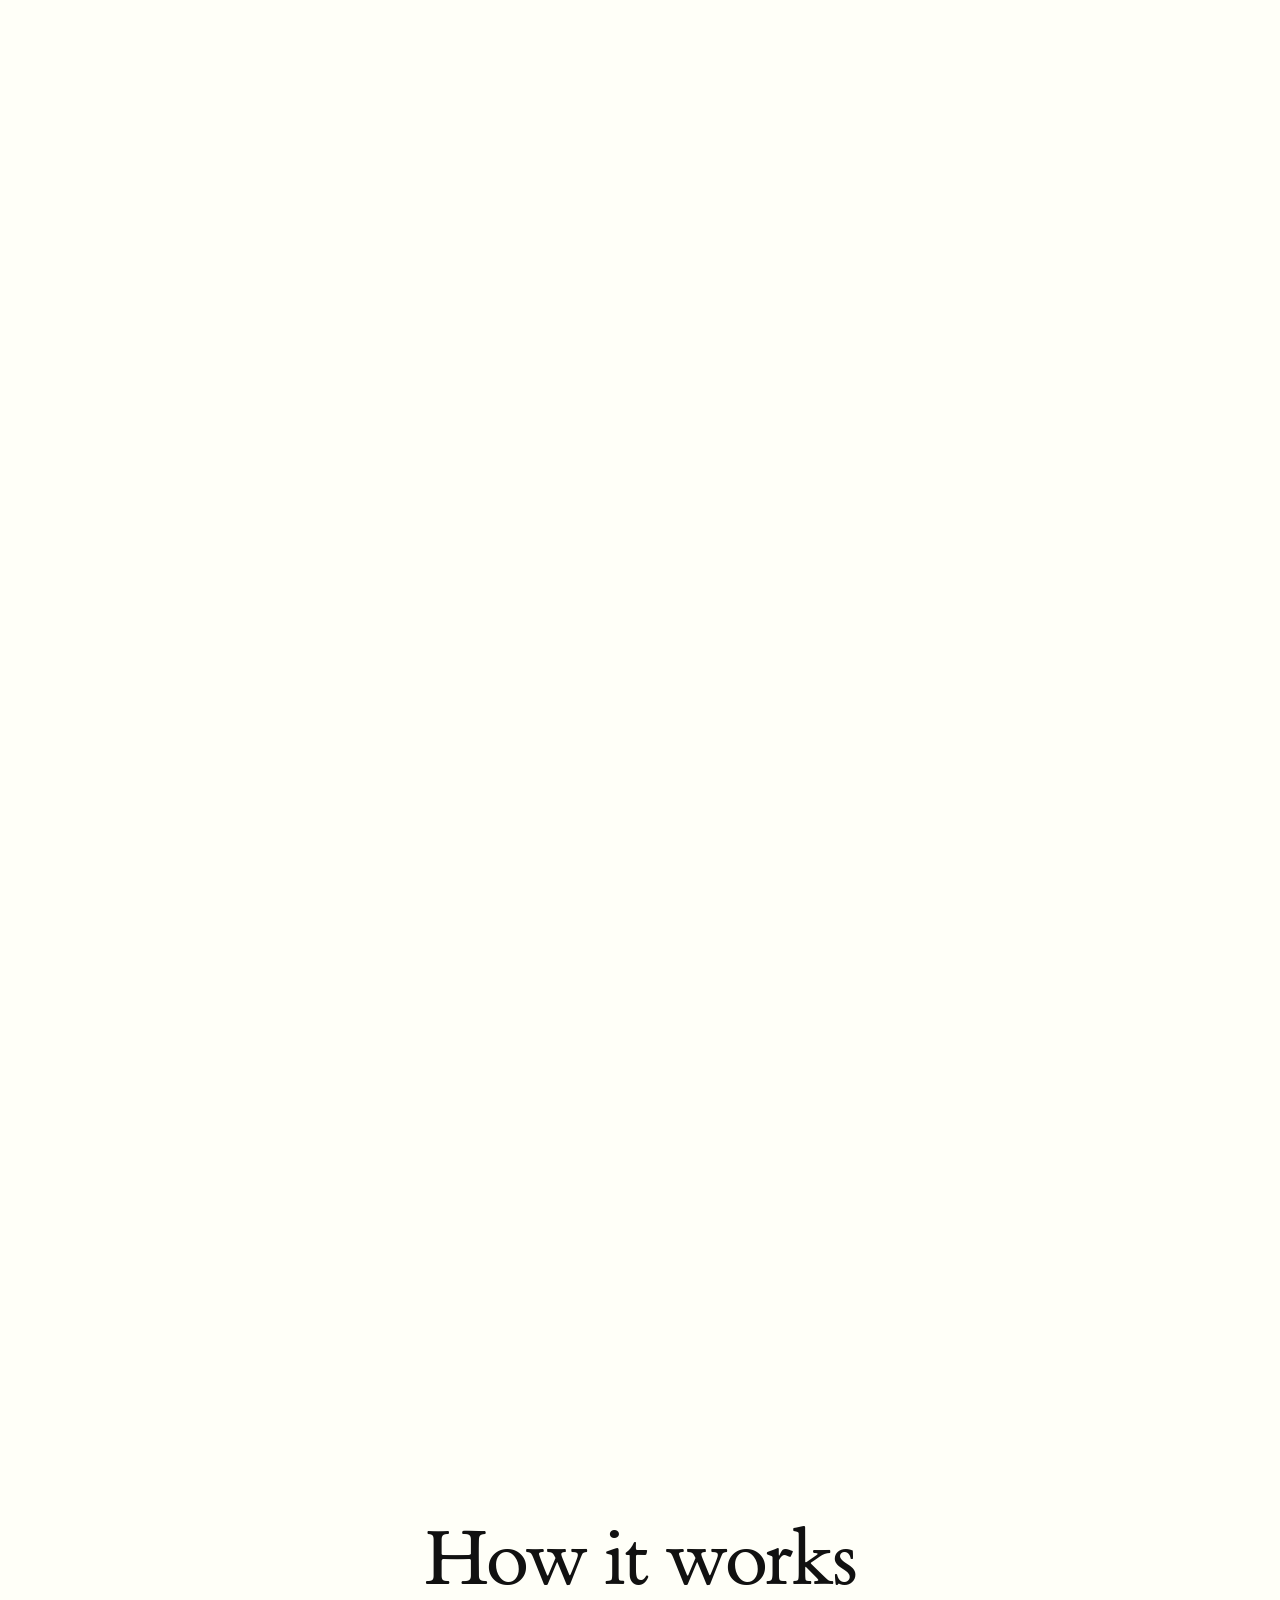
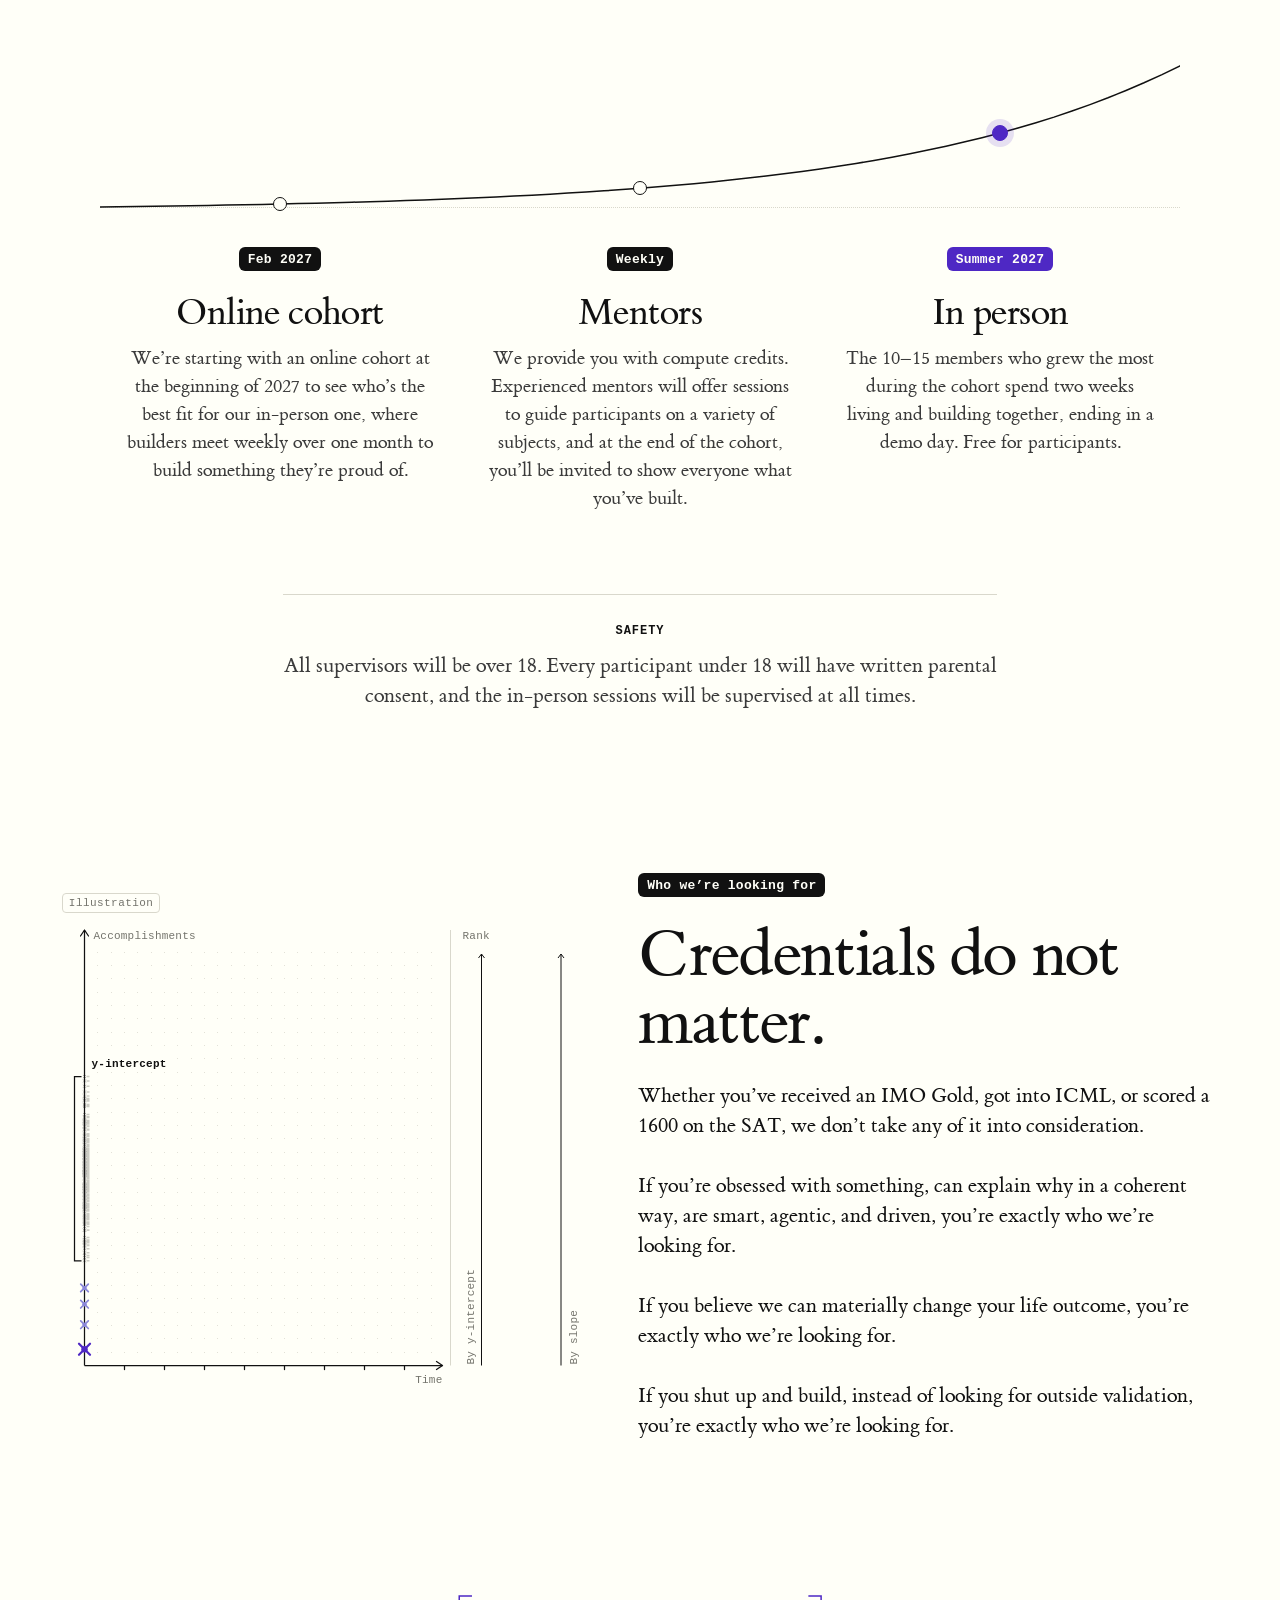
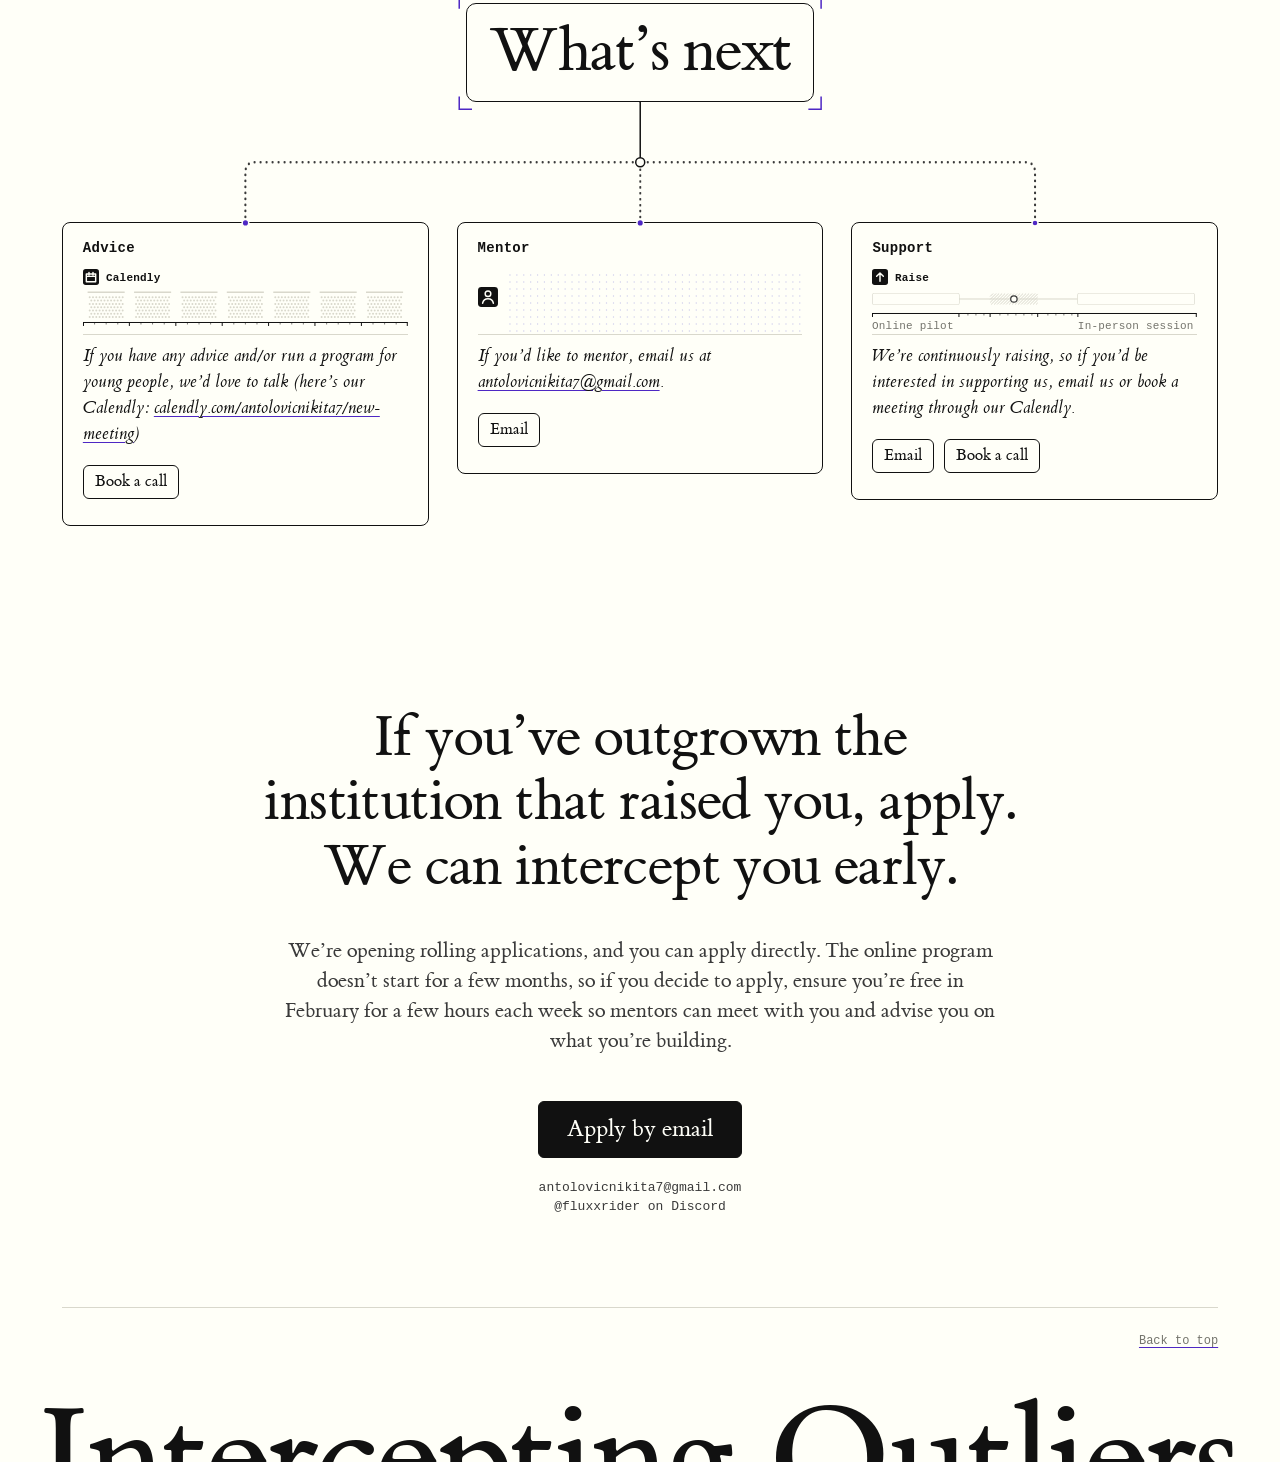
